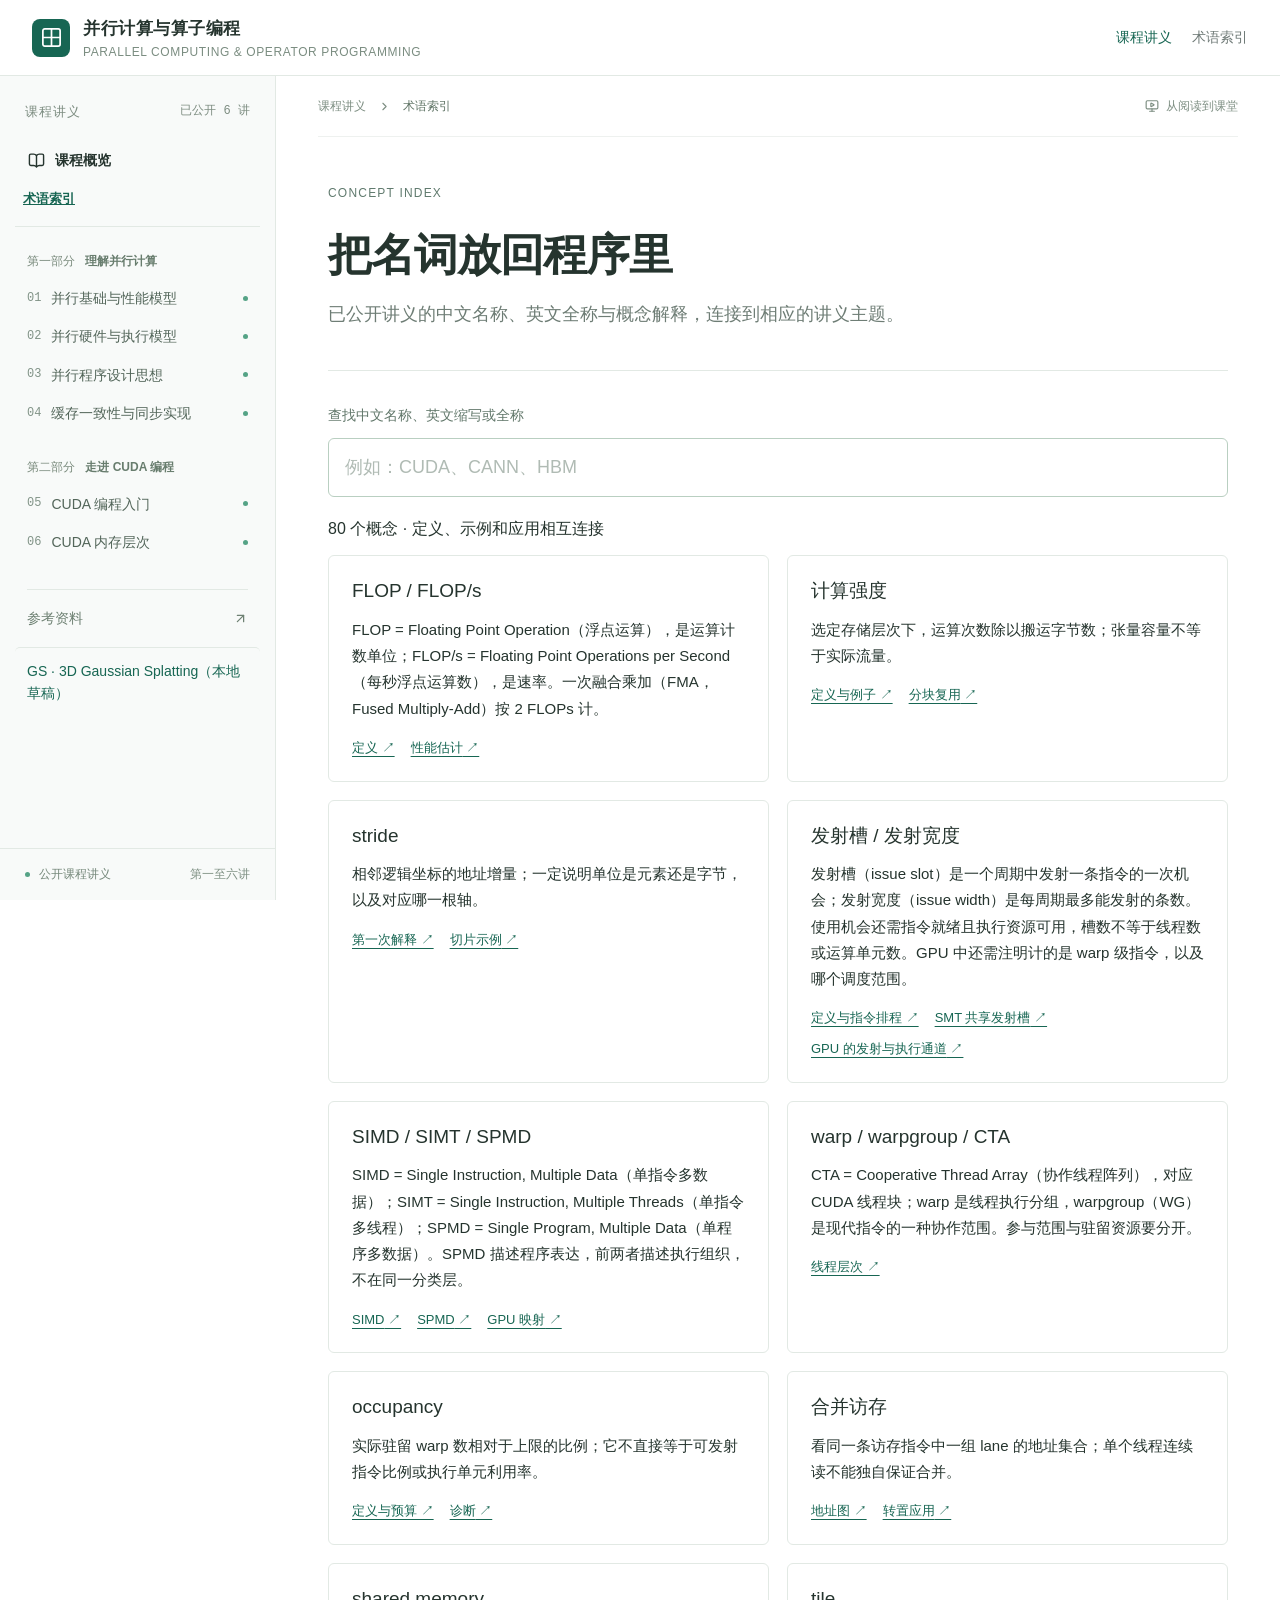
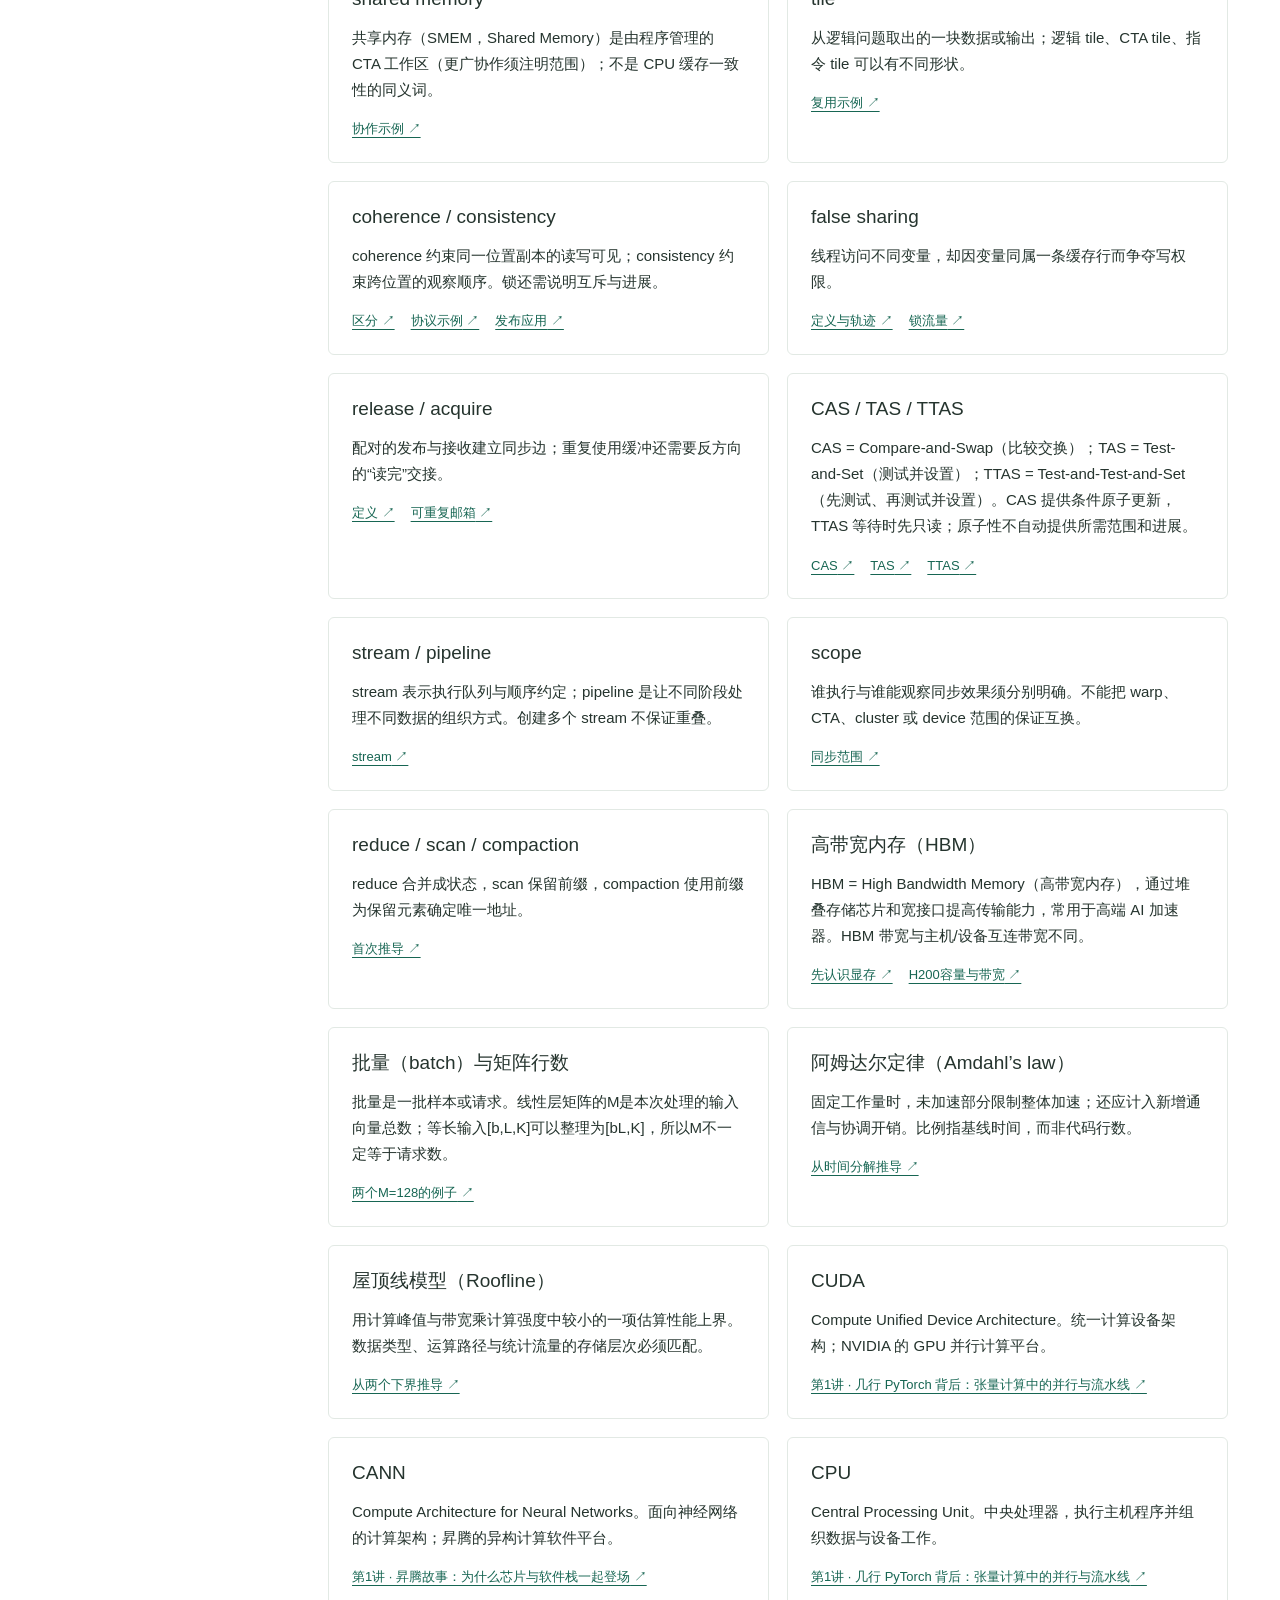
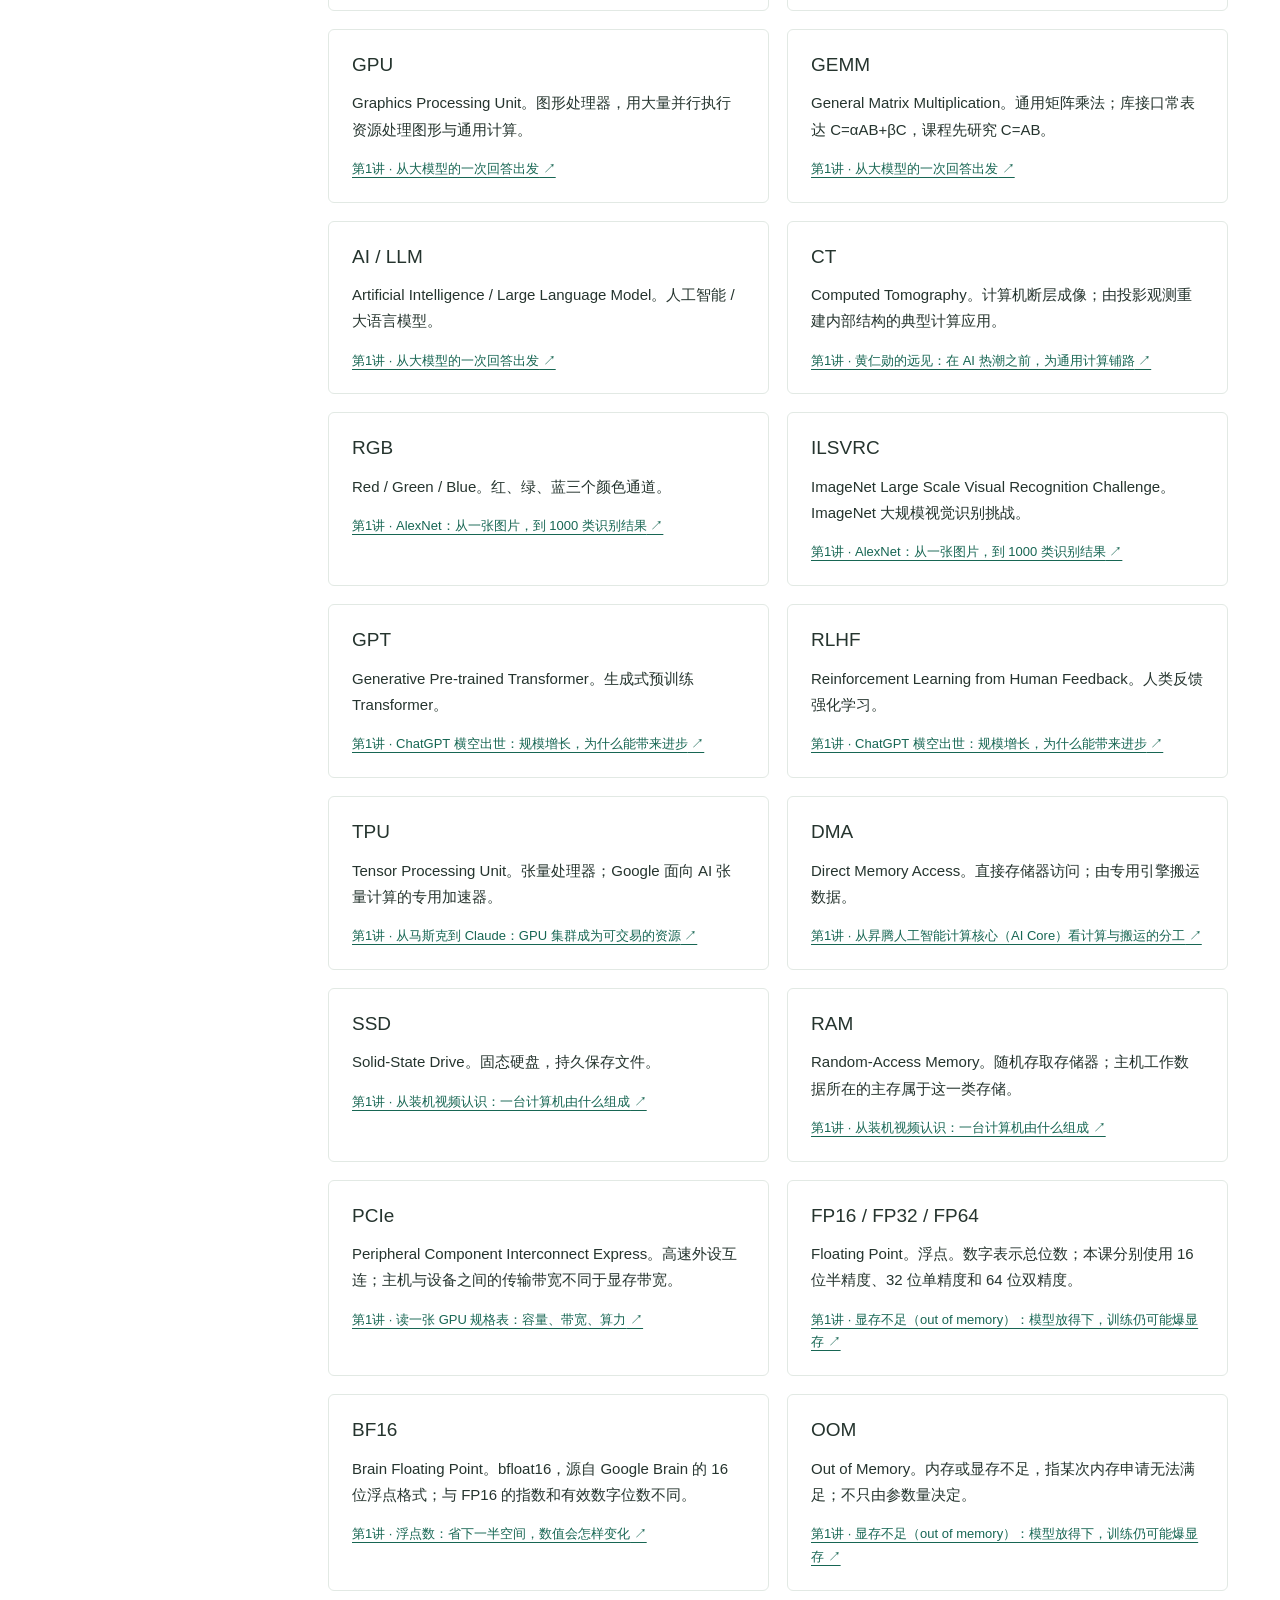
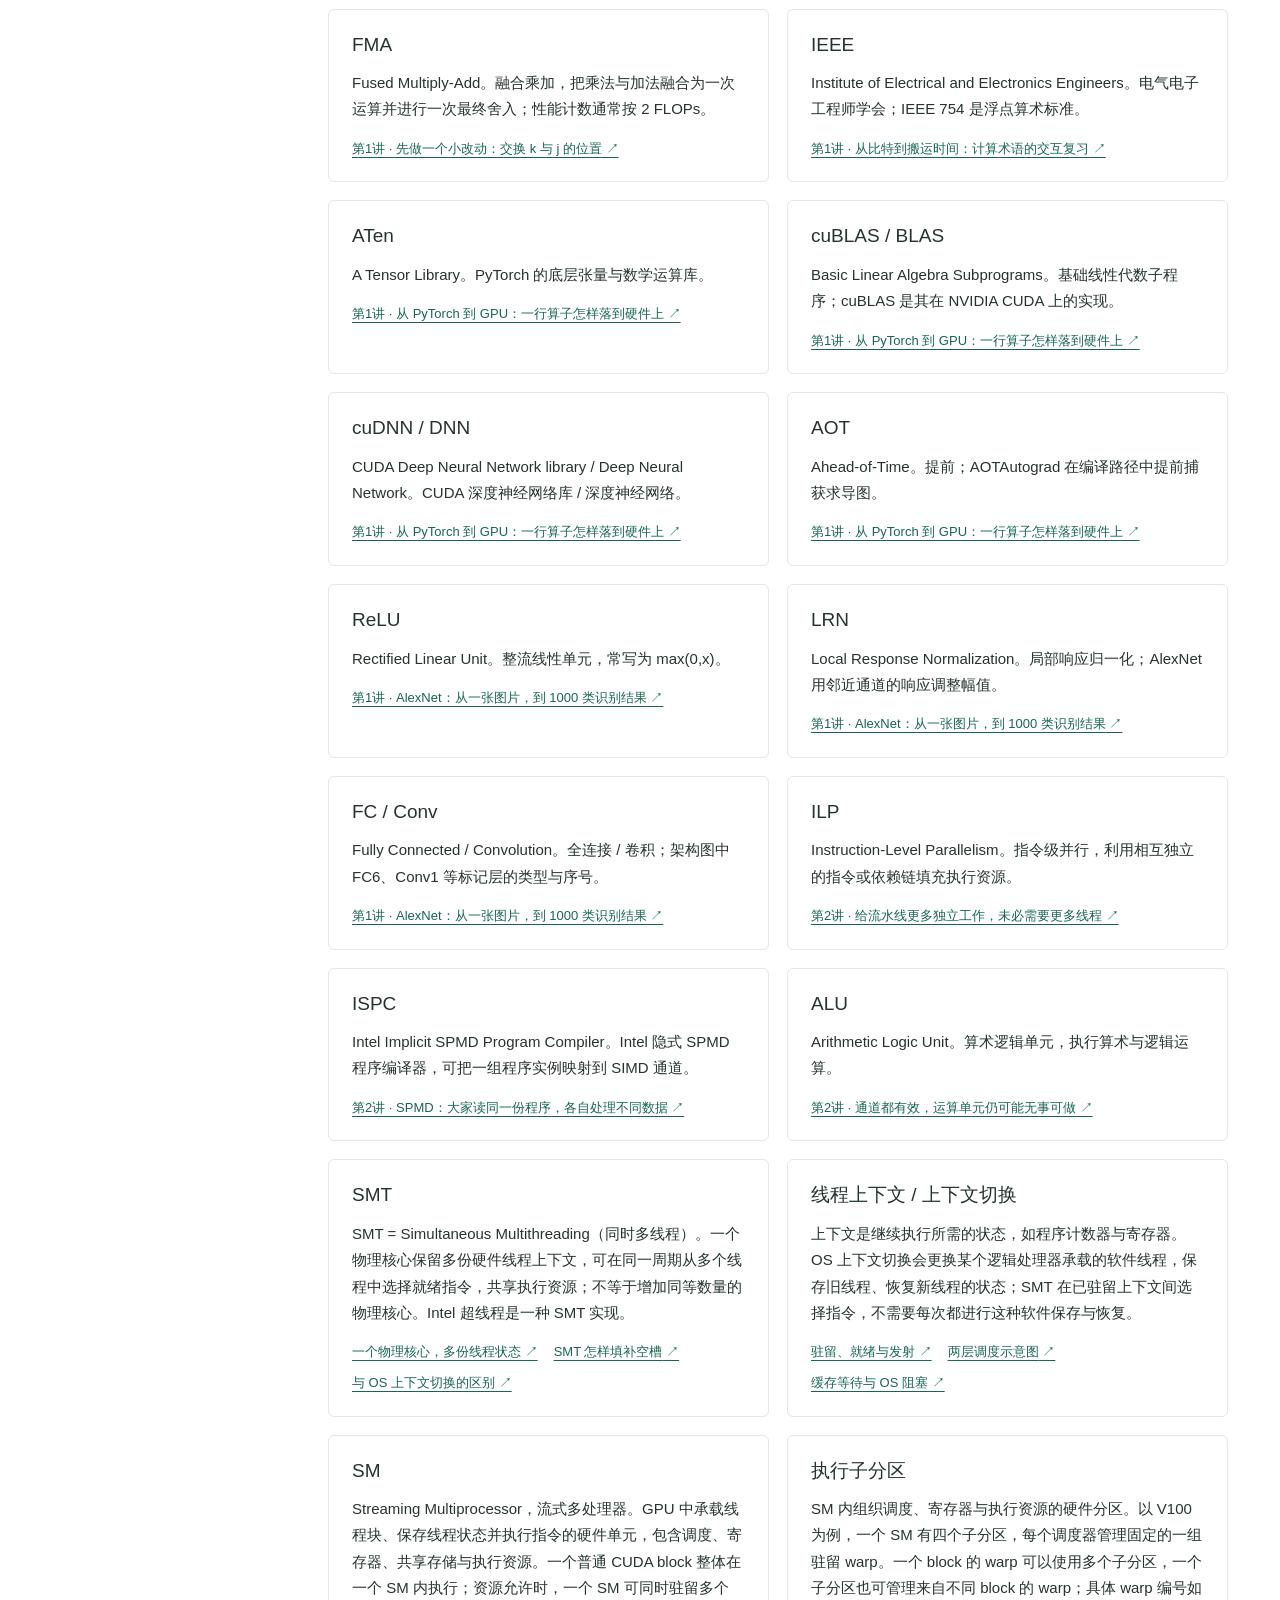
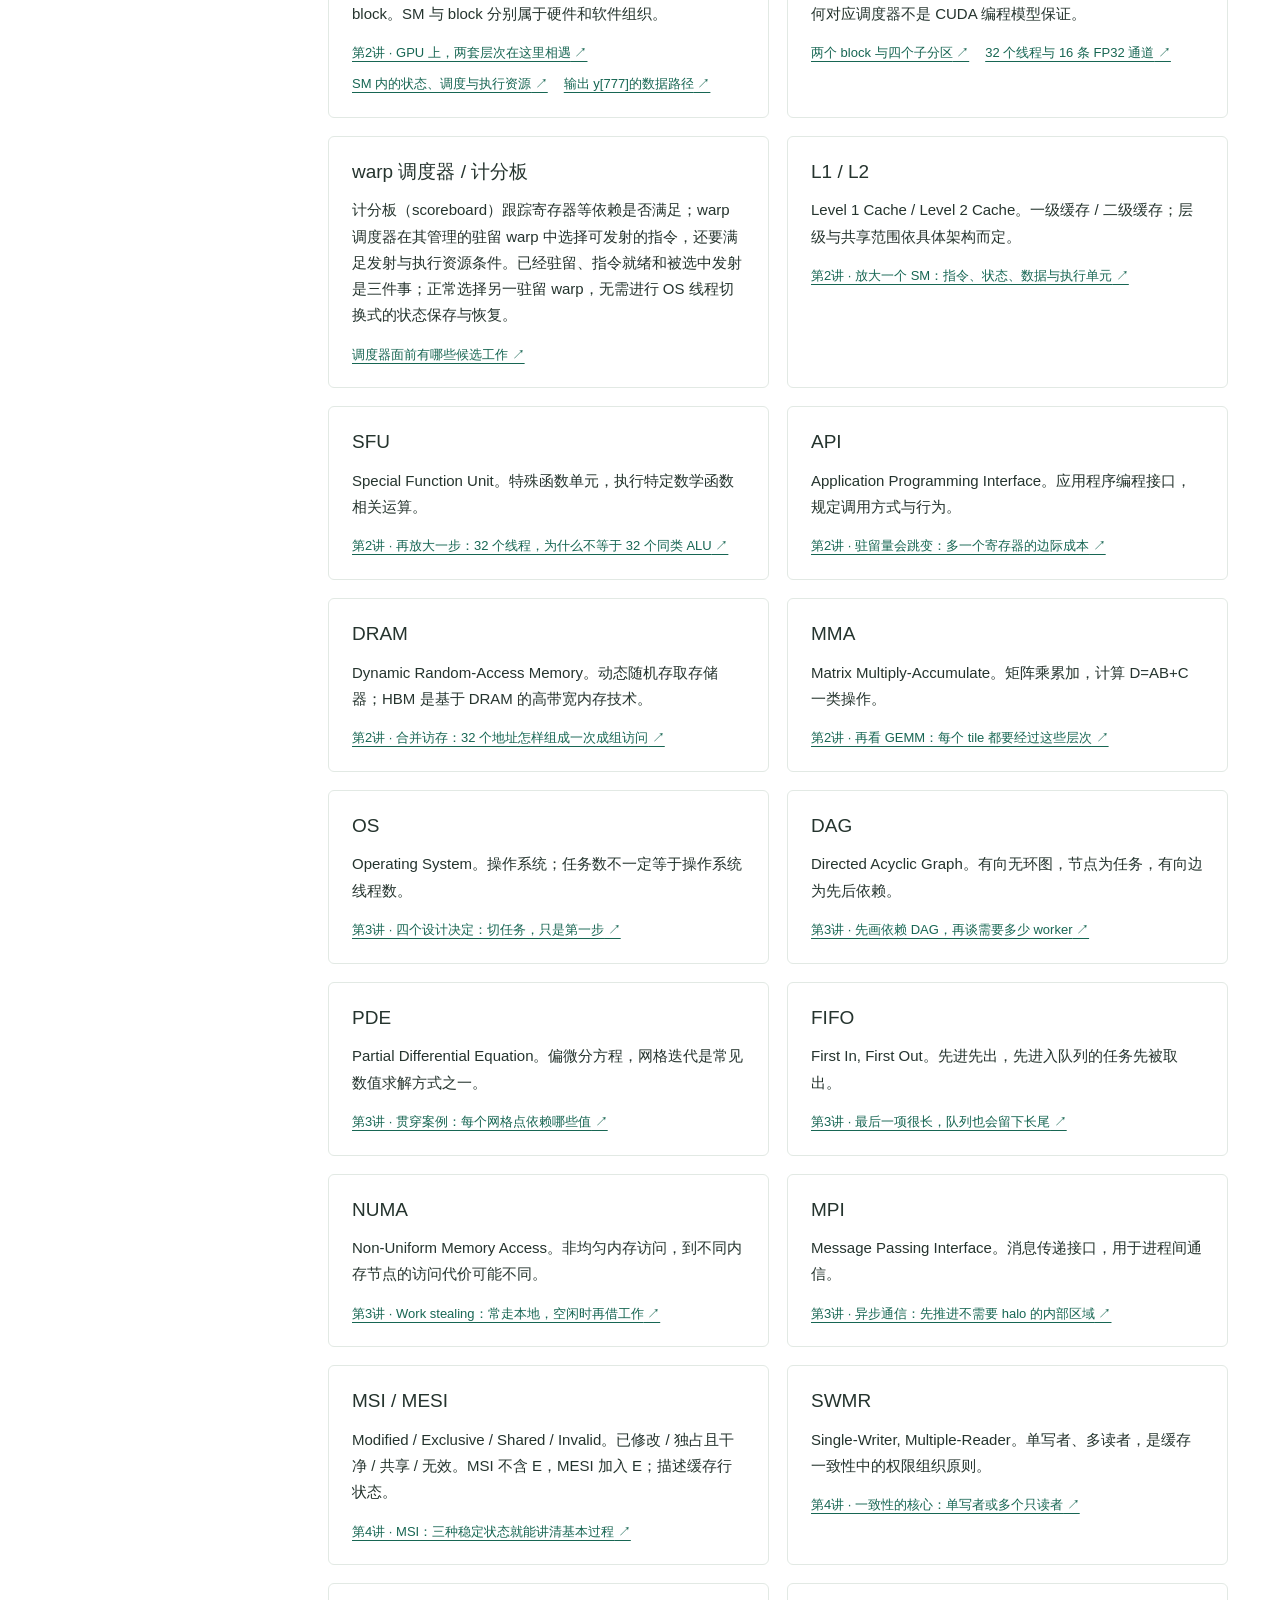
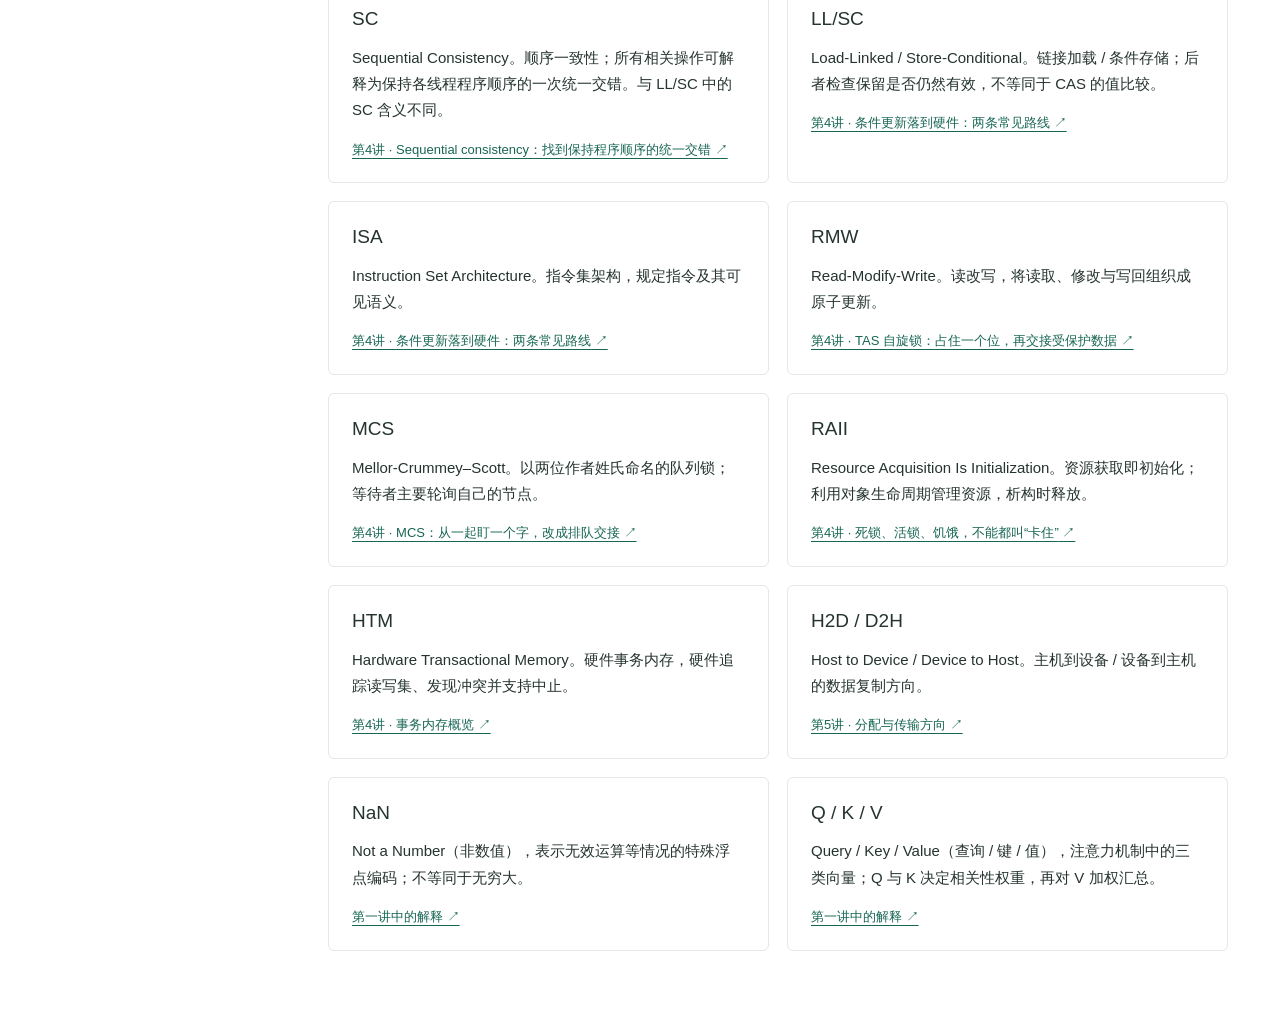
==== site/glossary/index.html @ d4c6e1c5 "Add local 3DGS lecture with interactive course preview" ====
<!doctype html>
<html lang="zh-CN"><head><meta charset="UTF-8"/><meta name="viewport" content="width=device-width, initial-scale=1.0"/><meta name="course-root" content="../"/><meta name="course-route" content="/glossary/"/><meta name="description" content="并行计算与算子编程课程讲义。阅读第一讲与第二讲：并行计算、性能模型、CPU/GPU硬件与执行模型。"/><title>术语索引 · 并行计算与算子编程</title><link rel="icon" type="image/svg+xml" href="../favicon.svg"/>  <script type="module" crossorigin src="../assets/index-DmXSVgBA.js"></script>
  <link rel="stylesheet" crossorigin href="../assets/index-67fcrHv8.css">
</head><body><div id="root"><div data-slot="sidebar-wrapper" style="--sidebar-width:276px;--sidebar-width-icon:3rem" class="group/sidebar-wrapper flex min-h-svh w-full has-data-[variant=inset]:bg-sidebar course-app"><a class="skip-link" href="#main-content">跳转至正文</a><header class="site-header"><a href="../" class="brand"><span class="brand-mark"><svg xmlns="http://www.w3.org/2000/svg" width="23" height="23" viewBox="0 0 24 24" fill="none" stroke="currentColor" stroke-width="1.8" stroke-linecap="round" stroke-linejoin="round" class="lucide lucide-grid2x2 lucide-grid-2x2" aria-hidden="true"><path d="M12 3v18"></path><path d="M3 12h18"></path><rect x="3" y="3" width="18" height="18" rx="2"></rect></svg></span><span>并行计算与算子编程<small>PARALLEL COMPUTING &amp; OPERATOR PROGRAMMING</small></span></a><nav class="header-nav" aria-label="网站导航"><a href="../" class="current">课程讲义</a><a href="../glossary/">术语索引</a><span class="institution"><svg xmlns="http://www.w3.org/2000/svg" width="17" height="17" viewBox="0 0 24 24" fill="none" stroke="currentColor" stroke-width="2" stroke-linecap="round" stroke-linejoin="round" class="lucide lucide-graduation-cap" aria-hidden="true"><path d="M21.42 10.922a1 1 0 0 0-.019-1.838L12.83 5.18a2 2 0 0 0-1.66 0L2.6 9.08a1 1 0 0 0 0 1.832l8.57 3.908a2 2 0 0 0 1.66 0z"></path><path d="M22 10v6"></path><path d="M6 12.5V16a6 3 0 0 0 12 0v-3.5"></path></svg>人工智能学院</span></nav></header><div class="group peer hidden text-sidebar-foreground md:block" data-state="expanded" data-collapsible="" data-variant="sidebar" data-side="left" data-slot="sidebar"><div data-slot="sidebar-gap" class="transition-[width] duration-200 ease-linear relative w-(--sidebar-width) bg-transparent group-data-[collapsible=offcanvas]:w-0 group-data-[side=right]:rotate-180 group-data-[collapsible=icon]:w-(--sidebar-width-icon)"></div><div data-slot="sidebar-container" data-side="left" class="fixed inset-y-0 z-10 hidden h-svh w-(--sidebar-width) transition-[left,right,width] duration-200 ease-linear data-[side=left]:left-0 data-[side=left]:group-data-[collapsible=offcanvas]:left-[calc(var(--sidebar-width)*-1)] data-[side=right]:right-0 data-[side=right]:group-data-[collapsible=offcanvas]:right-[calc(var(--sidebar-width)*-1)] md:flex group-data-[collapsible=icon]:w-(--sidebar-width-icon) group-data-[side=left]:border-r group-data-[side=right]:border-l course-sidebar"><div data-sidebar="sidebar" data-slot="sidebar-inner" class="bg-sidebar group-data-[variant=floating]:ring-sidebar-border group-data-[variant=floating]:rounded-lg group-data-[variant=floating]:shadow-sm group-data-[variant=floating]:ring-1 flex size-full flex-col"><div class="sidebar-heading">课程讲义 <span>已公开 6 讲</span></div><div data-slot="sidebar-content" data-sidebar="content" class="no-scrollbar gap-0 flex min-h-0 flex-1 flex-col overflow-auto group-data-[collapsible=icon]:overflow-hidden course-nav"><a href="../" class="overview-link "><svg xmlns="http://www.w3.org/2000/svg" width="17" height="17" viewBox="0 0 24 24" fill="none" stroke="currentColor" stroke-width="2" stroke-linecap="round" stroke-linejoin="round" class="lucide lucide-book-open" aria-hidden="true"><path d="M12 5v16"></path><path d="M20.001 19A2 2 0 0022 17V5a2 2 0 00-1.999-2L16 3.002A5 5 0 0012 5a5 5 0 00-4-2H4a2 2 0 00-2 2v12a2 2 0 001.999 2H8a5 5 0 014 2 5 5 0 014-2z"></path></svg>课程概览</a><div class="learning-sidebar"><a href="../glossary/" aria-current="page">术语索引</a></div><div class="nav-part"><p>第<!-- -->一<!-- -->部分 <span>理解并行计算</span></p><a href="../lectures/01-introduction/" class="lesson-link "><span class="lesson-number">01</span><span>并行基础与性能模型</span><i class="status-dot"></i></a><a href="../lectures/02-execution-models/" class="lesson-link "><span class="lesson-number">02</span><span>并行硬件与执行模型</span><i class="status-dot"></i></a><a href="../lectures/03-parallel-design/" class="lesson-link "><span class="lesson-number">03</span><span>并行程序设计思想</span><i class="status-dot"></i></a><a href="../lectures/04-memory-synchronization/" class="lesson-link "><span class="lesson-number">04</span><span>缓存一致性与同步实现</span><i class="status-dot"></i></a></div><div class="nav-part"><p>第<!-- -->二<!-- -->部分 <span>走进 CUDA 编程</span></p><a href="../lectures/05-cuda-introduction/" class="lesson-link "><span class="lesson-number">05</span><span>CUDA 编程入门</span><i class="status-dot"></i></a><a href="../lectures/06-memory-hierarchy/" class="lesson-link "><span class="lesson-number">06</span><span>CUDA 内存层次</span><i class="status-dot"></i></a></div><a href="../#resources" class="sidebar-resource">参考资料 <svg xmlns="http://www.w3.org/2000/svg" width="15" height="15" viewBox="0 0 24 24" fill="none" stroke="currentColor" stroke-width="2" stroke-linecap="round" stroke-linejoin="round" class="lucide lucide-arrow-up-right" aria-hidden="true"><path d="M7 7h10v10"></path><path d="M7 17 17 7"></path></svg></a></div><div class="sidebar-footer"><span class="status-dot"></span>公开课程讲义 <span>第一至六讲</span></div></div></div></div><div class="site-body"><div class="breadcrumb"><div><button class="icon-button mobile-menu" aria-label="打开课程目录"><svg xmlns="http://www.w3.org/2000/svg" width="20" height="20" viewBox="0 0 24 24" fill="none" stroke="currentColor" stroke-width="2" stroke-linecap="round" stroke-linejoin="round" class="lucide lucide-menu" aria-hidden="true"><path d="M4 5h16"></path><path d="M4 12h16"></path><path d="M4 19h16"></path></svg></button><a href="../">课程讲义</a><svg xmlns="http://www.w3.org/2000/svg" width="13" height="13" viewBox="0 0 24 24" fill="none" stroke="currentColor" stroke-width="2" stroke-linecap="round" stroke-linejoin="round" class="lucide lucide-chevron-right" aria-hidden="true"><path d="m9 18 6-6-6-6"></path></svg><span>术语索引</span></div><span class="breadcrumb-note"><svg xmlns="http://www.w3.org/2000/svg" width="14" height="14" viewBox="0 0 24 24" fill="none" stroke="currentColor" stroke-width="2" stroke-linecap="round" stroke-linejoin="round" class="lucide lucide-monitor-play" aria-hidden="true"><path d="M15.033 9.44a.647.647 0 0 1 0 1.12l-4.065 2.352a.645.645 0 0 1-.968-.56V7.648a.645.645 0 0 1 .967-.56z"></path><path d="M12 17v4"></path><path d="M8 21h8"></path><rect x="2" y="3" width="20" height="14" rx="2"></rect></svg>从阅读到课堂</span></div><main id="main-content" class="learning-page"><header class="learning-hero"><span class="eyebrow">CONCEPT INDEX</span><h1>把名词放回程序里</h1><p>已公开讲义的中文名称、英文全称与概念解释，连接到相应的讲义主题。</p></header><label class="glossary-search">查找中文名称、英文缩写或全称<input type="search" placeholder="例如：CUDA、CANN、HBM" value=""/></label><p role="status">80<!-- --> 个概念 · 定义、示例和应用相互连接</p><div class="glossary-grid"><article class="glossary-card"><h2>FLOP / FLOP/s</h2><p>FLOP = Floating Point Operation（浮点运算），是运算计数单位；FLOP/s = Floating Point Operations per Second（每秒浮点运算数），是速率。一次融合乘加（FMA，Fused Multiply-Add）按 2 FLOPs 计。</p><nav><a href="../lectures/01-introduction/#flops">定义<!-- --> ↗</a><a href="../lectures/01-introduction/#roofline">性能估计<!-- --> ↗</a></nav></article><article class="glossary-card"><h2>计算强度</h2><p>选定存储层次下，运算次数除以搬运字节数；张量容量不等于实际流量。</p><nav><a href="../lectures/01-introduction/#roofline">定义与例子<!-- --> ↗</a><a href="../lectures/06-memory-hierarchy/#gemm-tile">分块复用<!-- --> ↗</a></nav></article><article class="glossary-card"><h2>stride</h2><p>相邻逻辑坐标的地址增量；一定说明单位是元素还是字节，以及对应哪一根轴。</p><nav><a href="../lectures/01-introduction/#stride">第一次解释<!-- --> ↗</a><a href="../lectures/06-memory-hierarchy/#tensor-stride">切片示例<!-- --> ↗</a></nav></article><article class="glossary-card"><h2>发射槽 / 发射宽度</h2><p>发射槽（issue slot）是一个周期中发射一条指令的一次机会；发射宽度（issue width）是每周期最多能发射的条数。使用机会还需指令就绪且执行资源可用，槽数不等于线程数或运算单元数。GPU 中还需注明计的是 warp 级指令，以及哪个调度范围。</p><nav><a href="../lectures/02-execution-models/#topic-78ba79f5da">定义与指令排程<!-- --> ↗</a><a href="../lectures/02-execution-models/#smt-issue">SMT 共享发射槽<!-- --> ↗</a><a href="../lectures/02-execution-models/#topic-e67f7d7b24">GPU 的发射与执行通道<!-- --> ↗</a></nav></article><article class="glossary-card"><h2>SIMD / SIMT / SPMD</h2><p>SIMD = Single Instruction, Multiple Data（单指令多数据）；SIMT = Single Instruction, Multiple Threads（单指令多线程）；SPMD = Single Program, Multiple Data（单程序多数据）。SPMD 描述程序表达，前两者描述执行组织，不在同一分类层。</p><nav><a href="../lectures/02-execution-models/#simd">SIMD<!-- --> ↗</a><a href="../lectures/02-execution-models/#spmd">SPMD<!-- --> ↗</a><a href="../lectures/02-execution-models/#gpu-mapping">GPU 映射<!-- --> ↗</a></nav></article><article class="glossary-card"><h2>warp / warpgroup / CTA</h2><p>CTA = Cooperative Thread Array（协作线程阵列），对应 CUDA 线程块；warp 是线程执行分组，warpgroup（WG）是现代指令的一种协作范围。参与范围与驻留资源要分开。</p><nav><a href="../lectures/02-execution-models/#gpu-mapping">线程层次<!-- --> ↗</a></nav></article><article class="glossary-card"><h2>occupancy</h2><p>实际驻留 warp 数相对于上限的比例；它不直接等于可发射指令比例或执行单元利用率。</p><nav><a href="../lectures/02-execution-models/#occupancy">定义与预算<!-- --> ↗</a><a href="../lectures/02-execution-models/#topic-c13324afe8">诊断<!-- --> ↗</a></nav></article><article class="glossary-card"><h2>合并访存</h2><p>看同一条访存指令中一组 lane 的地址集合；单个线程连续读不能独自保证合并。</p><nav><a href="../lectures/02-execution-models/#coalescing">地址图<!-- --> ↗</a><a href="../lectures/06-memory-hierarchy/#transpose">转置应用<!-- --> ↗</a></nav></article><article class="glossary-card"><h2>shared memory</h2><p>共享内存（SMEM，Shared Memory）是由程序管理的 CTA 工作区（更广协作须注明范围）；不是 CPU 缓存一致性的同义词。</p><nav><a href="../lectures/06-memory-hierarchy/#shared-barrier">协作示例<!-- --> ↗</a></nav></article><article class="glossary-card"><h2>tile</h2><p>从逻辑问题取出的一块数据或输出；逻辑 tile、CTA tile、指令 tile 可以有不同形状。</p><nav><a href="../lectures/06-memory-hierarchy/#gemm-tile">复用示例<!-- --> ↗</a></nav></article><article class="glossary-card"><h2>coherence / consistency</h2><p>coherence 约束同一位置副本的读写可见；consistency 约束跨位置的观察顺序。锁还需说明互斥与进展。</p><nav><a href="../lectures/04-memory-synchronization/#coherence-consistency">区分<!-- --> ↗</a><a href="../lectures/04-memory-synchronization/#msi">协议示例<!-- --> ↗</a><a href="../lectures/04-memory-synchronization/#mailbox">发布应用<!-- --> ↗</a></nav></article><article class="glossary-card"><h2>false sharing</h2><p>线程访问不同变量，却因变量同属一条缓存行而争夺写权限。</p><nav><a href="../lectures/04-memory-synchronization/#false-sharing">定义与轨迹<!-- --> ↗</a><a href="../lectures/04-memory-synchronization/#ttas">锁流量<!-- --> ↗</a></nav></article><article class="glossary-card"><h2>release / acquire</h2><p>配对的发布与接收建立同步边；重复使用缓冲还需要反方向的“读完”交接。</p><nav><a href="../lectures/04-memory-synchronization/#release-acquire">定义<!-- --> ↗</a><a href="../lectures/04-memory-synchronization/#mailbox">可重复邮箱<!-- --> ↗</a></nav></article><article class="glossary-card"><h2>CAS / TAS / TTAS</h2><p>CAS = Compare-and-Swap（比较交换）；TAS = Test-and-Set（测试并设置）；TTAS = Test-and-Test-and-Set（先测试、再测试并设置）。CAS 提供条件原子更新，TTAS 等待时先只读；原子性不自动提供所需范围和进展。</p><nav><a href="../lectures/04-memory-synchronization/#cas">CAS<!-- --> ↗</a><a href="../lectures/04-memory-synchronization/#tas">TAS<!-- --> ↗</a><a href="../lectures/04-memory-synchronization/#ttas">TTAS<!-- --> ↗</a></nav></article><article class="glossary-card"><h2>stream / pipeline</h2><p>stream 表示执行队列与顺序约定；pipeline 是让不同阶段处理不同数据的组织方式。创建多个 stream 不保证重叠。</p><nav><a href="../lectures/06-memory-hierarchy/#stream">stream<!-- --> ↗</a></nav></article><article class="glossary-card"><h2>scope</h2><p>谁执行与谁能观察同步效果须分别明确。不能把 warp、CTA、cluster 或 device 范围的保证互换。</p><nav><a href="../lectures/04-memory-synchronization/#cuda-scope">同步范围<!-- --> ↗</a></nav></article><article class="glossary-card"><h2>reduce / scan / compaction</h2><p>reduce 合并成状态，scan 保留前缀，compaction 使用前缀为保留元素确定唯一地址。</p><nav><a href="../lectures/03-parallel-design/#scan">首次推导<!-- --> ↗</a></nav></article><article class="glossary-card"><h2>高带宽内存（HBM）</h2><p>HBM = High Bandwidth Memory（高带宽内存），通过堆叠存储芯片和宽接口提高传输能力，常用于高端 AI 加速器。HBM 带宽与主机/设备互连带宽不同。</p><nav><a href="../lectures/01-introduction/#topic-780ce96d94">先认识显存<!-- --> ↗</a><a href="../lectures/01-introduction/#topic-2b6b745ae9">H200容量与带宽<!-- --> ↗</a></nav></article><article class="glossary-card"><h2>批量（batch）与矩阵行数</h2><p>批量是一批样本或请求。线性层矩阵的M是本次处理的输入向量总数；等长输入[b,L,K]可以整理为[bL,K]，所以M不一定等于请求数。</p><nav><a href="../lectures/01-introduction/#topic-a79ed01e4b">两个M=128的例子<!-- --> ↗</a></nav></article><article class="glossary-card"><h2>阿姆达尔定律（Amdahl’s law）</h2><p>固定工作量时，未加速部分限制整体加速；还应计入新增通信与协调开销。比例指基线时间，而非代码行数。</p><nav><a href="../lectures/01-introduction/#amdahl">从时间分解推导<!-- --> ↗</a></nav></article><article class="glossary-card"><h2>屋顶线模型（Roofline）</h2><p>用计算峰值与带宽乘计算强度中较小的一项估算性能上界。数据类型、运算路径与统计流量的存储层次必须匹配。</p><nav><a href="../lectures/01-introduction/#roofline">从两个下界推导<!-- --> ↗</a></nav></article><article class="glossary-card"><h2>CUDA</h2><p>Compute Unified Device Architecture。统一计算设备架构；NVIDIA 的 GPU 并行计算平台。</p><nav><a href="../lectures/01-introduction/#topic-84bc29a7d3">第1讲 · 几行 PyTorch 背后：张量计算中的并行与流水线<!-- --> ↗</a></nav></article><article class="glossary-card"><h2>CANN</h2><p>Compute Architecture for Neural Networks。面向神经网络的计算架构；昇腾的异构计算软件平台。</p><nav><a href="../lectures/01-introduction/#topic-835acc98f9">第1讲 · 昇腾故事：为什么芯片与软件栈一起登场<!-- --> ↗</a></nav></article><article class="glossary-card"><h2>CPU</h2><p>Central Processing Unit。中央处理器，执行主机程序并组织数据与设备工作。</p><nav><a href="../lectures/01-introduction/#topic-84bc29a7d3">第1讲 · 几行 PyTorch 背后：张量计算中的并行与流水线<!-- --> ↗</a></nav></article><article class="glossary-card"><h2>GPU</h2><p>Graphics Processing Unit。图形处理器，用大量并行执行资源处理图形与通用计算。</p><nav><a href="../lectures/01-introduction/#topic-df641130b6">第1讲 · 从大模型的一次回答出发<!-- --> ↗</a></nav></article><article class="glossary-card"><h2>GEMM</h2><p>General Matrix Multiplication。通用矩阵乘法；库接口常表达 C=αAB+βC，课程先研究 C=AB。</p><nav><a href="../lectures/01-introduction/#topic-df641130b6">第1讲 · 从大模型的一次回答出发<!-- --> ↗</a></nav></article><article class="glossary-card"><h2>AI / LLM</h2><p>Artificial Intelligence / Large Language Model。人工智能 / 大语言模型。</p><nav><a href="../lectures/01-introduction/#topic-df641130b6">第1讲 · 从大模型的一次回答出发<!-- --> ↗</a></nav></article><article class="glossary-card"><h2>CT</h2><p>Computed Tomography。计算机断层成像；由投影观测重建内部结构的典型计算应用。</p><nav><a href="../lectures/01-introduction/#topic-4c1fc6db70">第1讲 · 黄仁勋的远见：在 AI 热潮之前，为通用计算铺路<!-- --> ↗</a></nav></article><article class="glossary-card"><h2>RGB</h2><p>Red / Green / Blue。红、绿、蓝三个颜色通道。</p><nav><a href="../lectures/01-introduction/#topic-f200a8c41d">第1讲 · AlexNet：从一张图片，到 1000 类识别结果<!-- --> ↗</a></nav></article><article class="glossary-card"><h2>ILSVRC</h2><p>ImageNet Large Scale Visual Recognition Challenge。ImageNet 大规模视觉识别挑战。</p><nav><a href="../lectures/01-introduction/#topic-f200a8c41d">第1讲 · AlexNet：从一张图片，到 1000 类识别结果<!-- --> ↗</a></nav></article><article class="glossary-card"><h2>GPT</h2><p>Generative Pre-trained Transformer。生成式预训练 Transformer。</p><nav><a href="../lectures/01-introduction/#topic-9524927090">第1讲 · ChatGPT 横空出世：规模增长，为什么能带来进步<!-- --> ↗</a></nav></article><article class="glossary-card"><h2>RLHF</h2><p>Reinforcement Learning from Human Feedback。人类反馈强化学习。</p><nav><a href="../lectures/01-introduction/#topic-9524927090">第1讲 · ChatGPT 横空出世：规模增长，为什么能带来进步<!-- --> ↗</a></nav></article><article class="glossary-card"><h2>TPU</h2><p>Tensor Processing Unit。张量处理器；Google 面向 AI 张量计算的专用加速器。</p><nav><a href="../lectures/01-introduction/#topic-684088cadf">第1讲 · 从马斯克到 Claude：GPU 集群成为可交易的资源<!-- --> ↗</a></nav></article><article class="glossary-card"><h2>DMA</h2><p>Direct Memory Access。直接存储器访问；由专用引擎搬运数据。</p><nav><a href="../lectures/01-introduction/#topic-9029766ea1">第1讲 · 从昇腾人工智能计算核心（AI Core）看计算与搬运的分工<!-- --> ↗</a></nav></article><article class="glossary-card"><h2>SSD</h2><p>Solid-State Drive。固态硬盘，持久保存文件。</p><nav><a href="../lectures/01-introduction/#topic-780ce96d94">第1讲 · 从装机视频认识：一台计算机由什么组成<!-- --> ↗</a></nav></article><article class="glossary-card"><h2>RAM</h2><p>Random-Access Memory。随机存取存储器；主机工作数据所在的主存属于这一类存储。</p><nav><a href="../lectures/01-introduction/#topic-780ce96d94">第1讲 · 从装机视频认识：一台计算机由什么组成<!-- --> ↗</a></nav></article><article class="glossary-card"><h2>PCIe</h2><p>Peripheral Component Interconnect Express。高速外设互连；主机与设备之间的传输带宽不同于显存带宽。</p><nav><a href="../lectures/01-introduction/#topic-2b6b745ae9">第1讲 · 读一张 GPU 规格表：容量、带宽、算力<!-- --> ↗</a></nav></article><article class="glossary-card"><h2>FP16 / FP32 / FP64</h2><p>Floating Point。浮点。数字表示总位数；本课分别使用 16 位半精度、32 位单精度和 64 位双精度。</p><nav><a href="../lectures/01-introduction/#topic-0fcd9d8cdb">第1讲 · 显存不足（out of memory）：模型放得下，训练仍可能爆显存<!-- --> ↗</a></nav></article><article class="glossary-card"><h2>BF16</h2><p>Brain Floating Point。bfloat16，源自 Google Brain 的 16 位浮点格式；与 FP16 的指数和有效数字位数不同。</p><nav><a href="../lectures/01-introduction/#floating-point">第1讲 · 浮点数：省下一半空间，数值会怎样变化<!-- --> ↗</a></nav></article><article class="glossary-card"><h2>OOM</h2><p>Out of Memory。内存或显存不足，指某次内存申请无法满足；不只由参数量决定。</p><nav><a href="../lectures/01-introduction/#topic-0fcd9d8cdb">第1讲 · 显存不足（out of memory）：模型放得下，训练仍可能爆显存<!-- --> ↗</a></nav></article><article class="glossary-card"><h2>FMA</h2><p>Fused Multiply-Add。融合乘加，把乘法与加法融合为一次运算并进行一次最终舍入；性能计数通常按 2 FLOPs。</p><nav><a href="../lectures/01-introduction/#topic-cdda6e7786">第1讲 · 先做一个小改动：交换 k 与 j 的位置<!-- --> ↗</a></nav></article><article class="glossary-card"><h2>IEEE</h2><p>Institute of Electrical and Electronics Engineers。电气电子工程师学会；IEEE 754 是浮点算术标准。</p><nav><a href="../lectures/01-introduction/#bits-bytes">第1讲 · 从比特到搬运时间：计算术语的交互复习<!-- --> ↗</a></nav></article><article class="glossary-card"><h2>ATen</h2><p>A Tensor Library。PyTorch 的底层张量与数学运算库。</p><nav><a href="../lectures/01-introduction/#topic-dc750aafa2">第1讲 · 从 PyTorch 到 GPU：一行算子怎样落到硬件上<!-- --> ↗</a></nav></article><article class="glossary-card"><h2>cuBLAS / BLAS</h2><p>Basic Linear Algebra Subprograms。基础线性代数子程序；cuBLAS 是其在 NVIDIA CUDA 上的实现。</p><nav><a href="../lectures/01-introduction/#topic-dc750aafa2">第1讲 · 从 PyTorch 到 GPU：一行算子怎样落到硬件上<!-- --> ↗</a></nav></article><article class="glossary-card"><h2>cuDNN / DNN</h2><p>CUDA Deep Neural Network library / Deep Neural Network。CUDA 深度神经网络库 / 深度神经网络。</p><nav><a href="../lectures/01-introduction/#topic-dc750aafa2">第1讲 · 从 PyTorch 到 GPU：一行算子怎样落到硬件上<!-- --> ↗</a></nav></article><article class="glossary-card"><h2>AOT</h2><p>Ahead-of-Time。提前；AOTAutograd 在编译路径中提前捕获求导图。</p><nav><a href="../lectures/01-introduction/#topic-dc750aafa2">第1讲 · 从 PyTorch 到 GPU：一行算子怎样落到硬件上<!-- --> ↗</a></nav></article><article class="glossary-card"><h2>ReLU</h2><p>Rectified Linear Unit。整流线性单元，常写为 max(0,x)。</p><nav><a href="../lectures/01-introduction/#topic-f200a8c41d">第1讲 · AlexNet：从一张图片，到 1000 类识别结果<!-- --> ↗</a></nav></article><article class="glossary-card"><h2>LRN</h2><p>Local Response Normalization。局部响应归一化；AlexNet 用邻近通道的响应调整幅值。</p><nav><a href="../lectures/01-introduction/#topic-f200a8c41d">第1讲 · AlexNet：从一张图片，到 1000 类识别结果<!-- --> ↗</a></nav></article><article class="glossary-card"><h2>FC / Conv</h2><p>Fully Connected / Convolution。全连接 / 卷积；架构图中 FC6、Conv1 等标记层的类型与序号。</p><nav><a href="../lectures/01-introduction/#topic-f200a8c41d">第1讲 · AlexNet：从一张图片，到 1000 类识别结果<!-- --> ↗</a></nav></article><article class="glossary-card"><h2>ILP</h2><p>Instruction-Level Parallelism。指令级并行，利用相互独立的指令或依赖链填充执行资源。</p><nav><a href="../lectures/02-execution-models/#topic-f1ace3329d">第2讲 · 给流水线更多独立工作，未必需要更多线程<!-- --> ↗</a></nav></article><article class="glossary-card"><h2>ISPC</h2><p>Intel Implicit SPMD Program Compiler。Intel 隐式 SPMD 程序编译器，可把一组程序实例映射到 SIMD 通道。</p><nav><a href="../lectures/02-execution-models/#spmd">第2讲 · SPMD：大家读同一份程序，各自处理不同数据<!-- --> ↗</a></nav></article><article class="glossary-card"><h2>ALU</h2><p>Arithmetic Logic Unit。算术逻辑单元，执行算术与逻辑运算。</p><nav><a href="../lectures/02-execution-models/#topic-cf520e40fc">第2讲 · 通道都有效，运算单元仍可能无事可做<!-- --> ↗</a></nav></article><article class="glossary-card"><h2>SMT</h2><p>SMT = Simultaneous Multithreading（同时多线程）。一个物理核心保留多份硬件线程上下文，可在同一周期从多个线程中选择就绪指令，共享执行资源；不等于增加同等数量的物理核心。Intel 超线程是一种 SMT 实现。</p><nav><a href="../lectures/02-execution-models/#topic-b4f4690fa0">一个物理核心，多份线程状态<!-- --> ↗</a><a href="../lectures/02-execution-models/#smt-issue">SMT 怎样填补空槽<!-- --> ↗</a><a href="../lectures/02-execution-models/#context-switch">与 OS 上下文切换的区别<!-- --> ↗</a></nav></article><article class="glossary-card"><h2>线程上下文 / 上下文切换</h2><p>上下文是继续执行所需的状态，如程序计数器与寄存器。OS 上下文切换会更换某个逻辑处理器承载的软件线程，保存旧线程、恢复新线程的状态；SMT 在已驻留上下文间选择指令，不需要每次都进行这种软件保存与恢复。</p><nav><a href="../lectures/02-execution-models/#latency-hiding">驻留、就绪与发射<!-- --> ↗</a><a href="../lectures/02-execution-models/#context-switch">两层调度示意图<!-- --> ↗</a><a href="../lectures/02-execution-models/#scheduling-layers">缓存等待与 OS 阻塞<!-- --> ↗</a></nav></article><article class="glossary-card"><h2>SM</h2><p>Streaming Multiprocessor，流式多处理器。GPU 中承载线程块、保存线程状态并执行指令的硬件单元，包含调度、寄存器、共享存储与执行资源。一个普通 CUDA block 整体在一个 SM 内执行；资源允许时，一个 SM 可同时驻留多个 block。SM 与 block 分别属于硬件和软件组织。</p><nav><a href="../lectures/02-execution-models/#gpu-mapping">第2讲 · GPU 上，两套层次在这里相遇<!-- --> ↗</a><a href="../lectures/02-execution-models/#topic-5f81da1407">SM 内的状态、调度与执行资源<!-- --> ↗</a><a href="../lectures/02-execution-models/#sm-instruction-path">输出 y[777]的数据路径<!-- --> ↗</a></nav></article><article class="glossary-card"><h2>执行子分区</h2><p>SM 内组织调度、寄存器与执行资源的硬件分区。以 V100 为例，一个 SM 有四个子分区，每个调度器管理固定的一组驻留 warp。一个 block 的 warp 可以使用多个子分区，一个子分区也可管理来自不同 block 的 warp；具体 warp 编号如何对应调度器不是 CUDA 编程模型保证。</p><nav><a href="../lectures/02-execution-models/#sm-warp-placement">两个 block 与四个子分区<!-- --> ↗</a><a href="../lectures/02-execution-models/#topic-e67f7d7b24">32 个线程与 16 条 FP32 通道<!-- --> ↗</a></nav></article><article class="glossary-card"><h2>warp 调度器 / 计分板</h2><p>计分板（scoreboard）跟踪寄存器等依赖是否满足；warp 调度器在其管理的驻留 warp 中选择可发射的指令，还要满足发射与执行资源条件。已经驻留、指令就绪和被选中发射是三件事；正常选择另一驻留 warp，无需进行 OS 线程切换式的状态保存与恢复。</p><nav><a href="../lectures/02-execution-models/#topic-4238b4cef4">调度器面前有哪些候选工作<!-- --> ↗</a></nav></article><article class="glossary-card"><h2>L1 / L2</h2><p>Level 1 Cache / Level 2 Cache。一级缓存 / 二级缓存；层级与共享范围依具体架构而定。</p><nav><a href="../lectures/02-execution-models/#topic-5f81da1407">第2讲 · 放大一个 SM：指令、状态、数据与执行单元<!-- --> ↗</a></nav></article><article class="glossary-card"><h2>SFU</h2><p>Special Function Unit。特殊函数单元，执行特定数学函数相关运算。</p><nav><a href="../lectures/02-execution-models/#topic-e67f7d7b24">第2讲 · 再放大一步：32 个线程，为什么不等于 32 个同类 ALU<!-- --> ↗</a></nav></article><article class="glossary-card"><h2>API</h2><p>Application Programming Interface。应用程序编程接口，规定调用方式与行为。</p><nav><a href="../lectures/02-execution-models/#topic-4b3029ce67">第2讲 · 驻留量会跳变：多一个寄存器的边际成本<!-- --> ↗</a></nav></article><article class="glossary-card"><h2>DRAM</h2><p>Dynamic Random-Access Memory。动态随机存取存储器；HBM 是基于 DRAM 的高带宽内存技术。</p><nav><a href="../lectures/02-execution-models/#coalescing">第2讲 · 合并访存：32 个地址怎样组成一次成组访问<!-- --> ↗</a></nav></article><article class="glossary-card"><h2>MMA</h2><p>Matrix Multiply-Accumulate。矩阵乘累加，计算 D=AB+C 一类操作。</p><nav><a href="../lectures/02-execution-models/#topic-e1d078f49f">第2讲 · 再看 GEMM：每个 tile 都要经过这些层次<!-- --> ↗</a></nav></article><article class="glossary-card"><h2>OS</h2><p>Operating System。操作系统；任务数不一定等于操作系统线程数。</p><nav><a href="../lectures/03-parallel-design/#topic-b54650ce85">第3讲 · 四个设计决定：切任务，只是第一步<!-- --> ↗</a></nav></article><article class="glossary-card"><h2>DAG</h2><p>Directed Acyclic Graph。有向无环图，节点为任务，有向边为先后依赖。</p><nav><a href="../lectures/03-parallel-design/#topic-3a27674888">第3讲 · 先画依赖 DAG，再谈需要多少 worker<!-- --> ↗</a></nav></article><article class="glossary-card"><h2>PDE</h2><p>Partial Differential Equation。偏微分方程，网格迭代是常见数值求解方式之一。</p><nav><a href="../lectures/03-parallel-design/#topic-8a0293c1b3">第3讲 · 贯穿案例：每个网格点依赖哪些值<!-- --> ↗</a></nav></article><article class="glossary-card"><h2>FIFO</h2><p>First In, First Out。先进先出，先进入队列的任务先被取出。</p><nav><a href="../lectures/03-parallel-design/#topic-19de7308d2">第3讲 · 最后一项很长，队列也会留下长尾<!-- --> ↗</a></nav></article><article class="glossary-card"><h2>NUMA</h2><p>Non-Uniform Memory Access。非均匀内存访问，到不同内存节点的访问代价可能不同。</p><nav><a href="../lectures/03-parallel-design/#topic-b1729f339d">第3讲 · Work stealing：常走本地，空闲时再借工作<!-- --> ↗</a></nav></article><article class="glossary-card"><h2>MPI</h2><p>Message Passing Interface。消息传递接口，用于进程间通信。</p><nav><a href="../lectures/03-parallel-design/#topic-9058bb36be">第3讲 · 异步通信：先推进不需要 halo 的内部区域<!-- --> ↗</a></nav></article><article class="glossary-card"><h2>MSI / MESI</h2><p>Modified / Exclusive / Shared / Invalid。已修改 / 独占且干净 / 共享 / 无效。MSI 不含 E，MESI 加入 E；描述缓存行状态。</p><nav><a href="../lectures/04-memory-synchronization/#msi">第4讲 · MSI：三种稳定状态就能讲清基本过程<!-- --> ↗</a></nav></article><article class="glossary-card"><h2>SWMR</h2><p>Single-Writer, Multiple-Reader。单写者、多读者，是缓存一致性中的权限组织原则。</p><nav><a href="../lectures/04-memory-synchronization/#topic-e565b085b8">第4讲 · 一致性的核心：单写者或多个只读者<!-- --> ↗</a></nav></article><article class="glossary-card"><h2>SC</h2><p>Sequential Consistency。顺序一致性；所有相关操作可解释为保持各线程程序顺序的一次统一交错。与 LL/SC 中的 SC 含义不同。</p><nav><a href="../lectures/04-memory-synchronization/#topic-02fd5c5e5e">第4讲 · Sequential consistency：找到保持程序顺序的统一交错<!-- --> ↗</a></nav></article><article class="glossary-card"><h2>LL/SC</h2><p>Load-Linked / Store-Conditional。链接加载 / 条件存储；后者检查保留是否仍然有效，不等同于 CAS 的值比较。</p><nav><a href="../lectures/04-memory-synchronization/#topic-52a85da08e">第4讲 · 条件更新落到硬件：两条常见路线<!-- --> ↗</a></nav></article><article class="glossary-card"><h2>ISA</h2><p>Instruction Set Architecture。指令集架构，规定指令及其可见语义。</p><nav><a href="../lectures/04-memory-synchronization/#topic-52a85da08e">第4讲 · 条件更新落到硬件：两条常见路线<!-- --> ↗</a></nav></article><article class="glossary-card"><h2>RMW</h2><p>Read-Modify-Write。读改写，将读取、修改与写回组织成原子更新。</p><nav><a href="../lectures/04-memory-synchronization/#tas">第4讲 · TAS 自旋锁：占住一个位，再交接受保护数据<!-- --> ↗</a></nav></article><article class="glossary-card"><h2>MCS</h2><p>Mellor-Crummey–Scott。以两位作者姓氏命名的队列锁；等待者主要轮询自己的节点。</p><nav><a href="../lectures/04-memory-synchronization/#topic-336cdce0b0">第4讲 · MCS：从一起盯一个字，改成排队交接<!-- --> ↗</a></nav></article><article class="glossary-card"><h2>RAII</h2><p>Resource Acquisition Is Initialization。资源获取即初始化；利用对象生命周期管理资源，析构时释放。</p><nav><a href="../lectures/04-memory-synchronization/#topic-1217a76fee">第4讲 · 死锁、活锁、饥饿，不能都叫“卡住”<!-- --> ↗</a></nav></article><article class="glossary-card"><h2>HTM</h2><p>Hardware Transactional Memory。硬件事务内存，硬件追踪读写集、发现冲突并支持中止。</p><nav><a href="../lectures/04-memory-synchronization/#transactions">第4讲 · 事务内存概览<!-- --> ↗</a></nav></article><article class="glossary-card"><h2>H2D / D2H</h2><p>Host to Device / Device to Host。主机到设备 / 设备到主机的数据复制方向。</p><nav><a href="../lectures/05-cuda-introduction/#topic-7cc4d89071">第5讲 · 分配与传输方向<!-- --> ↗</a></nav></article><article class="glossary-card"><h2>NaN</h2><p>Not a Number（非数值），表示无效运算等情况的特殊浮点编码；不等同于无穷大。</p><nav><a href="../lectures/01-introduction/#floating-point">第一讲中的解释<!-- --> ↗</a></nav></article><article class="glossary-card"><h2>Q / K / V</h2><p>Query / Key / Value（查询 / 键 / 值），注意力机制中的三类向量；Q 与 K 决定相关性权重，再对 V 加权汇总。</p><nav><a href="../lectures/01-introduction/#topic-560fa5b8af">第一讲中的解释<!-- --> ↗</a></nav></article></div></main></div></div></div><script defer src="../assets/3dgs-preview-nav.js"></script></body></html>
---- site/assets/index-67fcrHv8.css ----
@font-face{font-display:block;font-family:KaTeX_AMS;font-style:normal;font-weight:400;src:url(./KaTeX_AMS-Regular-BQhdFMY1.woff2)format("woff2"),url(./KaTeX_AMS-Regular-DMm9YOAa.woff)format("woff"),url(./KaTeX_AMS-Regular-DRggAlZN.ttf)format("truetype")}@font-face{font-display:block;font-family:KaTeX_Caligraphic;font-style:normal;font-weight:700;src:url(./KaTeX_Caligraphic-Bold-Dq_IR9rO.woff2)format("woff2"),url(./KaTeX_Caligraphic-Bold-BEiXGLvX.woff)format("woff"),url(./KaTeX_Caligraphic-Bold-ATXxdsX0.ttf)format("truetype")}@font-face{font-display:block;font-family:KaTeX_Caligraphic;font-style:normal;font-weight:400;src:url(./KaTeX_Caligraphic-Regular-Di6jR-x-.woff2)format("woff2"),url(./KaTeX_Caligraphic-Regular-CTRA-rTL.woff)format("woff"),url(./KaTeX_Caligraphic-Regular-wX97UBjC.ttf)format("truetype")}@font-face{font-display:block;font-family:KaTeX_Fraktur;font-style:normal;font-weight:700;src:url(./KaTeX_Fraktur-Bold-CL6g_b3V.woff2)format("woff2"),url(./KaTeX_Fraktur-Bold-BsDP51OF.woff)format("woff"),url(./KaTeX_Fraktur-Bold-BdnERNNW.ttf)format("truetype")}@font-face{font-display:block;font-family:KaTeX_Fraktur;font-style:normal;font-weight:400;src:url(./KaTeX_Fraktur-Regular-CTYiF6lA.woff2)format("woff2"),url(./KaTeX_Fraktur-Regular-Dxdc4cR9.woff)format("woff"),url(./KaTeX_Fraktur-Regular-CB_wures.ttf)format("truetype")}@font-face{font-display:block;font-family:KaTeX_Main;font-style:normal;font-weight:700;src:url(./KaTeX_Main-Bold-Cx986IdX.woff2)format("woff2"),url(./KaTeX_Main-Bold-Jm3AIy58.woff)format("woff"),url(./KaTeX_Main-Bold-waoOVXN0.ttf)format("truetype")}@font-face{font-display:block;font-family:KaTeX_Main;font-style:italic;font-weight:700;src:url(./KaTeX_Main-BoldItalic-DxDJ3AOS.woff2)format("woff2"),url(./KaTeX_Main-BoldItalic-SpSLRI95.woff)format("woff"),url(./KaTeX_Main-BoldItalic-DzxPMmG6.ttf)format("truetype")}@font-face{font-display:block;font-family:KaTeX_Main;font-style:italic;font-weight:400;src:url(./KaTeX_Main-Italic-NWA7e6Wa.woff2)format("woff2"),url(./KaTeX_Main-Italic-BMLOBm91.woff)format("woff"),url(./KaTeX_Main-Italic-3WenGoN9.ttf)format("truetype")}@font-face{font-display:block;font-family:KaTeX_Main;font-style:normal;font-weight:400;src:url(./KaTeX_Main-Regular-B22Nviop.woff2)format("woff2"),url(./KaTeX_Main-Regular-Dr94JaBh.woff)format("woff"),url(./KaTeX_Main-Regular-ypZvNtVU.ttf)format("truetype")}@font-face{font-display:block;font-family:KaTeX_Math;font-style:italic;font-weight:700;src:url(./KaTeX_Math-BoldItalic-CZnvNsCZ.woff2)format("woff2"),url(./KaTeX_Math-BoldItalic-iY-2wyZ7.woff)format("woff"),url(./KaTeX_Math-BoldItalic-B3XSjfu4.ttf)format("truetype")}@font-face{font-display:block;font-family:KaTeX_Math;font-style:italic;font-weight:400;src:url(./KaTeX_Math-Italic-t53AETM-.woff2)format("woff2"),url(./KaTeX_Math-Italic-DA0__PXp.woff)format("woff"),url(./KaTeX_Math-Italic-flOr_0UB.ttf)format("truetype")}@font-face{font-display:block;font-family:KaTeX_SansSerif;font-style:normal;font-weight:700;src:url(./KaTeX_SansSerif-Bold-D1sUS0GD.woff2)format("woff2"),url(./KaTeX_SansSerif-Bold-DbIhKOiC.woff)format("woff"),url(./KaTeX_SansSerif-Bold-CFMepnvq.ttf)format("truetype")}@font-face{font-display:block;font-family:KaTeX_SansSerif;font-style:italic;font-weight:400;src:url(./KaTeX_SansSerif-Italic-C3H0VqGB.woff2)format("woff2"),url(./KaTeX_SansSerif-Italic-DN2j7dab.woff)format("woff"),url(./KaTeX_SansSerif-Italic-YYjJ1zSn.ttf)format("truetype")}@font-face{font-display:block;font-family:KaTeX_SansSerif;font-style:normal;font-weight:400;src:url(./KaTeX_SansSerif-Regular-DDBCnlJ7.woff2)format("woff2"),url(./KaTeX_SansSerif-Regular-CS6fqUqJ.woff)format("woff"),url(./KaTeX_SansSerif-Regular-BNo7hRIc.ttf)format("truetype")}@font-face{font-display:block;font-family:KaTeX_Script;font-style:normal;font-weight:400;src:url(./KaTeX_Script-Regular-D3wIWfF6.woff2)format("woff2"),url(./KaTeX_Script-Regular-D5yQViql.woff)format("woff"),url(./KaTeX_Script-Regular-C5JkGWo-.ttf)format("truetype")}@font-face{font-display:block;font-family:KaTeX_Size1;font-style:normal;font-weight:400;src:url(./KaTeX_Size1-Regular-mCD8mA8B.woff2)format("woff2"),url(./KaTeX_Size1-Regular-C195tn64.woff)format("woff"),url(./KaTeX_Size1-Regular-Dbsnue_I.ttf)format("truetype")}@font-face{font-display:block;font-family:KaTeX_Size2;font-style:normal;font-weight:400;src:url(./KaTeX_Size2-Regular-Dy4dx90m.woff2)format("woff2"),url(./KaTeX_Size2-Regular-oD1tc_U0.woff)format("woff"),url(./KaTeX_Size2-Regular-B7gKUWhC.ttf)format("truetype")}@font-face{font-display:block;font-family:KaTeX_Size3;font-style:normal;font-weight:400;src:url([data-uri])format("woff2"),url(./KaTeX_Size3-Regular-CTq5MqoE.woff)format("woff"),url(./KaTeX_Size3-Regular-DgpXs0kz.ttf)format("truetype")}@font-face{font-display:block;font-family:KaTeX_Size4;font-style:normal;font-weight:400;src:url(./KaTeX_Size4-Regular-Dl5lxZxV.woff2)format("woff2"),url(./KaTeX_Size4-Regular-BF-4gkZK.woff)format("woff"),url(./KaTeX_Size4-Regular-DWFBv043.ttf)format("truetype")}@font-face{font-display:block;font-family:KaTeX_Typewriter;font-style:normal;font-weight:400;src:url(./KaTeX_Typewriter-Regular-CO6r4hn1.woff2)format("woff2"),url(./KaTeX_Typewriter-Regular-C0xS9mPB.woff)format("woff"),url(./KaTeX_Typewriter-Regular-D3Ib7_Hf.ttf)format("truetype")}.katex{text-indent:0;text-rendering:auto;font:1.21em/1.2 KaTeX_Main,Times New Roman,serif;position:relative}.katex *{border-color:currentColor;-ms-high-contrast-adjust:none!important}.katex .katex-version:after{content:"0.16.47"}.katex .katex-mathml{clip-path:inset(50%);border:0;width:1px;height:1px;padding:0;position:absolute;overflow:hidden}.katex .katex-html>.newline{display:block}.katex .base{white-space:nowrap;width:min-content;position:relative}.katex .base,.katex .strut{display:inline-block}.katex .textbf{font-weight:700}.katex .textit{font-style:italic}.katex .textrm{font-family:KaTeX_Main}.katex .textsf{font-family:KaTeX_SansSerif}.katex .texttt{font-family:KaTeX_Typewriter}.katex .mathnormal{font-family:KaTeX_Math;font-style:italic}.katex .mathit{font-family:KaTeX_Main;font-style:italic}.katex .mathrm{font-style:normal}.katex .mathbf{font-family:KaTeX_Main;font-weight:700}.katex .boldsymbol{font-family:KaTeX_Math;font-style:italic;font-weight:700}.katex .amsrm,.katex .mathbb,.katex .textbb{font-family:KaTeX_AMS}.katex .mathcal{font-family:KaTeX_Caligraphic}.katex .mathfrak,.katex .textfrak{font-family:KaTeX_Fraktur}.katex .mathboldfrak,.katex .textboldfrak{font-family:KaTeX_Fraktur;font-weight:700}.katex .mathtt{font-family:KaTeX_Typewriter}.katex .mathscr,.katex .textscr{font-family:KaTeX_Script}.katex .mathsf,.katex .textsf{font-family:KaTeX_SansSerif}.katex .mathboldsf,.katex .textboldsf{font-family:KaTeX_SansSerif;font-weight:700}.katex .mathitsf,.katex .mathsfit,.katex .textitsf{font-family:KaTeX_SansSerif;font-style:italic}.katex .mainrm{font-family:KaTeX_Main;font-style:normal}.katex .vlist-t{border-collapse:collapse;table-layout:fixed;display:inline-table}.katex .vlist-r{display:table-row}.katex .vlist{vertical-align:bottom;display:table-cell;position:relative}.katex .vlist>span{height:0;display:block;position:relative}.katex .vlist>span>span{display:inline-block}.katex .vlist>span>.pstrut{width:0;overflow:hidden}.katex .vlist-t2{margin-right:-2px}.katex .vlist-s{vertical-align:bottom;width:2px;min-width:2px;font-size:1px;display:table-cell}.katex .vbox{flex-direction:column;align-items:baseline;display:inline-flex}.katex .hbox{width:100%}.katex .hbox,.katex .thinbox{flex-direction:row;display:inline-flex}.katex .thinbox{width:0;max-width:0}.katex .msupsub{text-align:left}.katex .mfrac>span>span{text-align:center}.katex .mfrac .frac-line{border-bottom-style:solid;width:100%;display:inline-block}.katex .hdashline,.katex .hline,.katex .mfrac .frac-line,.katex .overline .overline-line,.katex .rule,.katex .underline .underline-line{min-height:1px}.katex .mspace{display:inline-block}.katex .smash{line-height:0;display:inline}.katex .clap,.katex .llap,.katex .rlap{width:0;position:relative}.katex .clap>.inner,.katex .llap>.inner,.katex .rlap>.inner{position:absolute}.katex .clap>.fix,.katex .llap>.fix,.katex .rlap>.fix{display:inline-block}.katex .llap>.inner{right:0}.katex .clap>.inner,.katex .rlap>.inner{left:0}.katex .clap>.inner>span{margin-left:-50%;margin-right:50%}.katex .rule{border:0 solid;display:inline-block;position:relative}.katex .hline,.katex .overline .overline-line,.katex .underline .underline-line{border-bottom-style:solid;width:100%;display:inline-block}.katex .hdashline{border-bottom-style:dashed;width:100%;display:inline-block}.katex .sqrt>.root{margin-left:.277778em;margin-right:-.555556em}.katex .fontsize-ensurer.reset-size1.size1,.katex .sizing.reset-size1.size1{font-size:1em}.katex .fontsize-ensurer.reset-size1.size2,.katex .sizing.reset-size1.size2{font-size:1.2em}.katex .fontsize-ensurer.reset-size1.size3,.katex .sizing.reset-size1.size3{font-size:1.4em}.katex .fontsize-ensurer.reset-size1.size4,.katex .sizing.reset-size1.size4{font-size:1.6em}.katex .fontsize-ensurer.reset-size1.size5,.katex .sizing.reset-size1.size5{font-size:1.8em}.katex .fontsize-ensurer.reset-size1.size6,.katex .sizing.reset-size1.size6{font-size:2em}.katex .fontsize-ensurer.reset-size1.size7,.katex .sizing.reset-size1.size7{font-size:2.4em}.katex .fontsize-ensurer.reset-size1.size8,.katex .sizing.reset-size1.size8{font-size:2.88em}.katex .fontsize-ensurer.reset-size1.size9,.katex .sizing.reset-size1.size9{font-size:3.456em}.katex .fontsize-ensurer.reset-size1.size10,.katex .sizing.reset-size1.size10{font-size:4.148em}.katex .fontsize-ensurer.reset-size1.size11,.katex .sizing.reset-size1.size11{font-size:4.976em}.katex .fontsize-ensurer.reset-size2.size1,.katex .sizing.reset-size2.size1{font-size:.833333em}.katex .fontsize-ensurer.reset-size2.size2,.katex .sizing.reset-size2.size2{font-size:1em}.katex .fontsize-ensurer.reset-size2.size3,.katex .sizing.reset-size2.size3{font-size:1.16667em}.katex .fontsize-ensurer.reset-size2.size4,.katex .sizing.reset-size2.size4{font-size:1.33333em}.katex .fontsize-ensurer.reset-size2.size5,.katex .sizing.reset-size2.size5{font-size:1.5em}.katex .fontsize-ensurer.reset-size2.size6,.katex .sizing.reset-size2.size6{font-size:1.66667em}.katex .fontsize-ensurer.reset-size2.size7,.katex .sizing.reset-size2.size7{font-size:2em}.katex .fontsize-ensurer.reset-size2.size8,.katex .sizing.reset-size2.size8{font-size:2.4em}.katex .fontsize-ensurer.reset-size2.size9,.katex .sizing.reset-size2.size9{font-size:2.88em}.katex .fontsize-ensurer.reset-size2.size10,.katex .sizing.reset-size2.size10{font-size:3.45667em}.katex .fontsize-ensurer.reset-size2.size11,.katex .sizing.reset-size2.size11{font-size:4.14667em}.katex .fontsize-ensurer.reset-size3.size1,.katex .sizing.reset-size3.size1{font-size:.714286em}.katex .fontsize-ensurer.reset-size3.size2,.katex .sizing.reset-size3.size2{font-size:.857143em}.katex .fontsize-ensurer.reset-size3.size3,.katex .sizing.reset-size3.size3{font-size:1em}.katex .fontsize-ensurer.reset-size3.size4,.katex .sizing.reset-size3.size4{font-size:1.14286em}.katex .fontsize-ensurer.reset-size3.size5,.katex .sizing.reset-size3.size5{font-size:1.28571em}.katex .fontsize-ensurer.reset-size3.size6,.katex .sizing.reset-size3.size6{font-size:1.42857em}.katex .fontsize-ensurer.reset-size3.size7,.katex .sizing.reset-size3.size7{font-size:1.71429em}.katex .fontsize-ensurer.reset-size3.size8,.katex .sizing.reset-size3.size8{font-size:2.05714em}.katex .fontsize-ensurer.reset-size3.size9,.katex .sizing.reset-size3.size9{font-size:2.46857em}.katex .fontsize-ensurer.reset-size3.size10,.katex .sizing.reset-size3.size10{font-size:2.96286em}.katex .fontsize-ensurer.reset-size3.size11,.katex .sizing.reset-size3.size11{font-size:3.55429em}.katex .fontsize-ensurer.reset-size4.size1,.katex .sizing.reset-size4.size1{font-size:.625em}.katex .fontsize-ensurer.reset-size4.size2,.katex .sizing.reset-size4.size2{font-size:.75em}.katex .fontsize-ensurer.reset-size4.size3,.katex .sizing.reset-size4.size3{font-size:.875em}.katex .fontsize-ensurer.reset-size4.size4,.katex .sizing.reset-size4.size4{font-size:1em}.katex .fontsize-ensurer.reset-size4.size5,.katex .sizing.reset-size4.size5{font-size:1.125em}.katex .fontsize-ensurer.reset-size4.size6,.katex .sizing.reset-size4.size6{font-size:1.25em}.katex .fontsize-ensurer.reset-size4.size7,.katex .sizing.reset-size4.size7{font-size:1.5em}.katex .fontsize-ensurer.reset-size4.size8,.katex .sizing.reset-size4.size8{font-size:1.8em}.katex .fontsize-ensurer.reset-size4.size9,.katex .sizing.reset-size4.size9{font-size:2.16em}.katex .fontsize-ensurer.reset-size4.size10,.katex .sizing.reset-size4.size10{font-size:2.5925em}.katex .fontsize-ensurer.reset-size4.size11,.katex .sizing.reset-size4.size11{font-size:3.11em}.katex .fontsize-ensurer.reset-size5.size1,.katex .sizing.reset-size5.size1{font-size:.555556em}.katex .fontsize-ensurer.reset-size5.size2,.katex .sizing.reset-size5.size2{font-size:.666667em}.katex .fontsize-ensurer.reset-size5.size3,.katex .sizing.reset-size5.size3{font-size:.777778em}.katex .fontsize-ensurer.reset-size5.size4,.katex .sizing.reset-size5.size4{font-size:.888889em}.katex .fontsize-ensurer.reset-size5.size5,.katex .sizing.reset-size5.size5{font-size:1em}.katex .fontsize-ensurer.reset-size5.size6,.katex .sizing.reset-size5.size6{font-size:1.11111em}.katex .fontsize-ensurer.reset-size5.size7,.katex .sizing.reset-size5.size7{font-size:1.33333em}.katex .fontsize-ensurer.reset-size5.size8,.katex .sizing.reset-size5.size8{font-size:1.6em}.katex .fontsize-ensurer.reset-size5.size9,.katex .sizing.reset-size5.size9{font-size:1.92em}.katex .fontsize-ensurer.reset-size5.size10,.katex .sizing.reset-size5.size10{font-size:2.30444em}.katex .fontsize-ensurer.reset-size5.size11,.katex .sizing.reset-size5.size11{font-size:2.76444em}.katex .fontsize-ensurer.reset-size6.size1,.katex .sizing.reset-size6.size1{font-size:.5em}.katex .fontsize-ensurer.reset-size6.size2,.katex .sizing.reset-size6.size2{font-size:.6em}.katex .fontsize-ensurer.reset-size6.size3,.katex .sizing.reset-size6.size3{font-size:.7em}.katex .fontsize-ensurer.reset-size6.size4,.katex .sizing.reset-size6.size4{font-size:.8em}.katex .fontsize-ensurer.reset-size6.size5,.katex .sizing.reset-size6.size5{font-size:.9em}.katex .fontsize-ensurer.reset-size6.size6,.katex .sizing.reset-size6.size6{font-size:1em}.katex .fontsize-ensurer.reset-size6.size7,.katex .sizing.reset-size6.size7{font-size:1.2em}.katex .fontsize-ensurer.reset-size6.size8,.katex .sizing.reset-size6.size8{font-size:1.44em}.katex .fontsize-ensurer.reset-size6.size9,.katex .sizing.reset-size6.size9{font-size:1.728em}.katex .fontsize-ensurer.reset-size6.size10,.katex .sizing.reset-size6.size10{font-size:2.074em}.katex .fontsize-ensurer.reset-size6.size11,.katex .sizing.reset-size6.size11{font-size:2.488em}.katex .fontsize-ensurer.reset-size7.size1,.katex .sizing.reset-size7.size1{font-size:.416667em}.katex .fontsize-ensurer.reset-size7.size2,.katex .sizing.reset-size7.size2{font-size:.5em}.katex .fontsize-ensurer.reset-size7.size3,.katex .sizing.reset-size7.size3{font-size:.583333em}.katex .fontsize-ensurer.reset-size7.size4,.katex .sizing.reset-size7.size4{font-size:.666667em}.katex .fontsize-ensurer.reset-size7.size5,.katex .sizing.reset-size7.size5{font-size:.75em}.katex .fontsize-ensurer.reset-size7.size6,.katex .sizing.reset-size7.size6{font-size:.833333em}.katex .fontsize-ensurer.reset-size7.size7,.katex .sizing.reset-size7.size7{font-size:1em}.katex .fontsize-ensurer.reset-size7.size8,.katex .sizing.reset-size7.size8{font-size:1.2em}.katex .fontsize-ensurer.reset-size7.size9,.katex .sizing.reset-size7.size9{font-size:1.44em}.katex .fontsize-ensurer.reset-size7.size10,.katex .sizing.reset-size7.size10{font-size:1.72833em}.katex .fontsize-ensurer.reset-size7.size11,.katex .sizing.reset-size7.size11{font-size:2.07333em}.katex .fontsize-ensurer.reset-size8.size1,.katex .sizing.reset-size8.size1{font-size:.347222em}.katex .fontsize-ensurer.reset-size8.size2,.katex .sizing.reset-size8.size2{font-size:.416667em}.katex .fontsize-ensurer.reset-size8.size3,.katex .sizing.reset-size8.size3{font-size:.486111em}.katex .fontsize-ensurer.reset-size8.size4,.katex .sizing.reset-size8.size4{font-size:.555556em}.katex .fontsize-ensurer.reset-size8.size5,.katex .sizing.reset-size8.size5{font-size:.625em}.katex .fontsize-ensurer.reset-size8.size6,.katex .sizing.reset-size8.size6{font-size:.694444em}.katex .fontsize-ensurer.reset-size8.size7,.katex .sizing.reset-size8.size7{font-size:.833333em}.katex .fontsize-ensurer.reset-size8.size8,.katex .sizing.reset-size8.size8{font-size:1em}.katex .fontsize-ensurer.reset-size8.size9,.katex .sizing.reset-size8.size9{font-size:1.2em}.katex .fontsize-ensurer.reset-size8.size10,.katex .sizing.reset-size8.size10{font-size:1.44028em}.katex .fontsize-ensurer.reset-size8.size11,.katex .sizing.reset-size8.size11{font-size:1.72778em}.katex .fontsize-ensurer.reset-size9.size1,.katex .sizing.reset-size9.size1{font-size:.289352em}.katex .fontsize-ensurer.reset-size9.size2,.katex .sizing.reset-size9.size2{font-size:.347222em}.katex .fontsize-ensurer.reset-size9.size3,.katex .sizing.reset-size9.size3{font-size:.405093em}.katex .fontsize-ensurer.reset-size9.size4,.katex .sizing.reset-size9.size4{font-size:.462963em}.katex .fontsize-ensurer.reset-size9.size5,.katex .sizing.reset-size9.size5{font-size:.520833em}.katex .fontsize-ensurer.reset-size9.size6,.katex .sizing.reset-size9.size6{font-size:.578704em}.katex .fontsize-ensurer.reset-size9.size7,.katex .sizing.reset-size9.size7{font-size:.694444em}.katex .fontsize-ensurer.reset-size9.size8,.katex .sizing.reset-size9.size8{font-size:.833333em}.katex .fontsize-ensurer.reset-size9.size9,.katex .sizing.reset-size9.size9{font-size:1em}.katex .fontsize-ensurer.reset-size9.size10,.katex .sizing.reset-size9.size10{font-size:1.20023em}.katex .fontsize-ensurer.reset-size9.size11,.katex .sizing.reset-size9.size11{font-size:1.43981em}.katex .fontsize-ensurer.reset-size10.size1,.katex .sizing.reset-size10.size1{font-size:.24108em}.katex .fontsize-ensurer.reset-size10.size2,.katex .sizing.reset-size10.size2{font-size:.289296em}.katex .fontsize-ensurer.reset-size10.size3,.katex .sizing.reset-size10.size3{font-size:.337512em}.katex .fontsize-ensurer.reset-size10.size4,.katex .sizing.reset-size10.size4{font-size:.385728em}.katex .fontsize-ensurer.reset-size10.size5,.katex .sizing.reset-size10.size5{font-size:.433944em}.katex .fontsize-ensurer.reset-size10.size6,.katex .sizing.reset-size10.size6{font-size:.48216em}.katex .fontsize-ensurer.reset-size10.size7,.katex .sizing.reset-size10.size7{font-size:.578592em}.katex .fontsize-ensurer.reset-size10.size8,.katex .sizing.reset-size10.size8{font-size:.694311em}.katex .fontsize-ensurer.reset-size10.size9,.katex .sizing.reset-size10.size9{font-size:.833173em}.katex .fontsize-ensurer.reset-size10.size10,.katex .sizing.reset-size10.size10{font-size:1em}.katex .fontsize-ensurer.reset-size10.size11,.katex .sizing.reset-size10.size11{font-size:1.19961em}.katex .fontsize-ensurer.reset-size11.size1,.katex .sizing.reset-size11.size1{font-size:.200965em}.katex .fontsize-ensurer.reset-size11.size2,.katex .sizing.reset-size11.size2{font-size:.241158em}.katex .fontsize-ensurer.reset-size11.size3,.katex .sizing.reset-size11.size3{font-size:.281351em}.katex .fontsize-ensurer.reset-size11.size4,.katex .sizing.reset-size11.size4{font-size:.321543em}.katex .fontsize-ensurer.reset-size11.size5,.katex .sizing.reset-size11.size5{font-size:.361736em}.katex .fontsize-ensurer.reset-size11.size6,.katex .sizing.reset-size11.size6{font-size:.401929em}.katex .fontsize-ensurer.reset-size11.size7,.katex .sizing.reset-size11.size7{font-size:.482315em}.katex .fontsize-ensurer.reset-size11.size8,.katex .sizing.reset-size11.size8{font-size:.578778em}.katex .fontsize-ensurer.reset-size11.size9,.katex .sizing.reset-size11.size9{font-size:.694534em}.katex .fontsize-ensurer.reset-size11.size10,.katex .sizing.reset-size11.size10{font-size:.833601em}.katex .fontsize-ensurer.reset-size11.size11,.katex .sizing.reset-size11.size11{font-size:1em}.katex .delimsizing.size1{font-family:KaTeX_Size1}.katex .delimsizing.size2{font-family:KaTeX_Size2}.katex .delimsizing.size3{font-family:KaTeX_Size3}.katex .delimsizing.size4{font-family:KaTeX_Size4}.katex .delimsizing.mult .delim-size1>span{font-family:KaTeX_Size1}.katex .delimsizing.mult .delim-size4>span{font-family:KaTeX_Size4}.katex .nulldelimiter{width:.12em;display:inline-block}.katex .delimcenter,.katex .op-symbol{position:relative}.katex .op-symbol.small-op{font-family:KaTeX_Size1}.katex .op-symbol.large-op{font-family:KaTeX_Size2}.katex .accent>.vlist-t,.katex .op-limits>.vlist-t{text-align:center}.katex .accent .accent-body{position:relative}.katex .accent .accent-body:not(.accent-full){width:0}.katex .overlay{display:block}.katex .mtable .vertical-separator{min-width:1px;display:inline-block}.katex .mtable .arraycolsep{display:inline-block}.katex .mtable .col-align-c>.vlist-t{text-align:center}.katex .mtable .col-align-l>.vlist-t{text-align:left}.katex .mtable .col-align-r>.vlist-t{text-align:right}.katex .svg-align{text-align:left}.katex svg{fill:currentColor;stroke:currentColor;height:inherit;width:100%;display:block;position:absolute}.katex svg path{stroke:none}.katex svg{fill-rule:nonzero;fill-opacity:1;stroke-width:1px;stroke-linecap:butt;stroke-linejoin:miter;stroke-miterlimit:4;stroke-dasharray:none;stroke-dashoffset:0;stroke-opacity:1}.katex img{border-style:none;min-width:0;max-width:none;min-height:0;max-height:none}.katex .stretchy{width:100%;display:block;position:relative;overflow:hidden}.katex .stretchy:after,.katex .stretchy:before{content:""}.katex .hide-tail{width:100%;position:relative;overflow:hidden}.katex .halfarrow-left{width:50.2%;position:absolute;left:0;overflow:hidden}.katex .halfarrow-right{width:50.2%;position:absolute;right:0;overflow:hidden}.katex .brace-left{width:25.1%;position:absolute;left:0;overflow:hidden}.katex .brace-center{width:50%;position:absolute;left:25%;overflow:hidden}.katex .brace-right{width:25.1%;position:absolute;right:0;overflow:hidden}.katex .x-arrow-pad{padding:0 .5em}.katex .cd-arrow-pad{padding:0 .55556em 0 .27778em}.katex .mover,.katex .munder,.katex .x-arrow{text-align:center}.katex .boxpad{padding:0 .3em}.katex .fbox,.katex .fcolorbox{box-sizing:border-box;border:.04em solid}.katex .cancel-pad{padding:0 .2em}.katex .cancel-lap{margin-left:-.2em;margin-right:-.2em}.katex .sout{border-bottom-style:solid;border-bottom-width:.08em}.katex .angl{box-sizing:border-box;border-top:.049em solid;border-right:.049em solid;margin-right:.03889em}.katex .anglpad{padding:0 .03889em}.katex .eqn-num:before{content:"(" counter(katexEqnNo) ")";counter-increment:katexEqnNo}.katex .mml-eqn-num:before{content:"(" counter(mmlEqnNo) ")";counter-increment:mmlEqnNo}.katex .mtr-glue{width:50%}.katex .cd-vert-arrow{display:inline-block;position:relative}.katex .cd-label-left{text-align:left;display:inline-block;position:absolute;right:calc(50% + .3em)}.katex .cd-label-right{text-align:right;display:inline-block;position:absolute;left:calc(50% + .3em)}.katex-display{text-align:center;margin:1em 0;display:block}.katex-display>.katex{text-align:center;white-space:nowrap;display:block}.katex-display>.katex>.katex-html{display:block;position:relative}.katex-display>.katex>.katex-html>.tag{position:absolute;right:0}.katex-display.leqno>.katex>.katex-html>.tag{left:0;right:auto}.katex-display.fleqn>.katex{text-align:left;padding-left:2em}body{counter-reset:katexEqnNo mmlEqnNo}@layer properties{@supports (((-webkit-hyphens:none)) and (not (margin-trim:inline))) or ((-moz-orient:inline) and (not (color:rgb(from red r g b)))){:root,:host{--shimmer-angle:20deg}*,:before,:after,::backdrop{--tw-translate-x:0;--tw-translate-y:0;--tw-translate-z:0;--tw-rotate-x:initial;--tw-rotate-y:initial;--tw-rotate-z:initial;--tw-skew-x:initial;--tw-skew-y:initial;--tw-border-style:solid;--tw-leading:initial;--tw-font-weight:initial;--tw-tracking:initial;--tw-ordinal:initial;--tw-slashed-zero:initial;--tw-numeric-figure:initial;--tw-numeric-spacing:initial;--tw-numeric-fraction:initial;--tw-shadow:0 0 #0000;--tw-shadow-color:initial;--tw-shadow-alpha:100%;--tw-inset-shadow:0 0 #0000;--tw-inset-shadow-color:initial;--tw-inset-shadow-alpha:100%;--tw-ring-color:initial;--tw-ring-shadow:0 0 #0000;--tw-inset-ring-color:initial;--tw-inset-ring-shadow:0 0 #0000;--tw-ring-inset:initial;--tw-ring-offset-width:0px;--tw-ring-offset-color:#fff;--tw-ring-offset-shadow:0 0 #0000;--tw-outline-style:solid;--tw-duration:initial;--tw-ease:initial;--tw-content:"";--tw-backdrop-blur:initial;--tw-backdrop-brightness:initial;--tw-backdrop-contrast:initial;--tw-backdrop-grayscale:initial;--tw-backdrop-hue-rotate:initial;--tw-backdrop-invert:initial;--tw-backdrop-opacity:initial;--tw-backdrop-saturate:initial;--tw-backdrop-sepia:initial;--tw-animation-delay:0s;--tw-animation-direction:normal;--tw-animation-duration:initial;--tw-animation-fill-mode:none;--tw-animation-iteration-count:1;--tw-enter-blur:0;--tw-enter-opacity:1;--tw-enter-rotate:0;--tw-enter-scale:1;--tw-enter-translate-x:0;--tw-enter-translate-y:0;--tw-exit-blur:0;--tw-exit-opacity:1;--tw-exit-rotate:0;--tw-exit-scale:1;--tw-exit-translate-x:0;--tw-exit-translate-y:0;--scroll-fade-t:0px;--scroll-fade-b:0px;--scroll-fade-s:0px;--scroll-fade-e:0px;--scroll-fade-mask:initial;--shimmer-image:initial;--shimmer-text-fill:initial}}}@layer theme{:root,:host{--font-sans:-apple-system, BlinkMacSystemFont, "Segoe UI", "PingFang SC", "Microsoft YaHei", sans-serif;--font-mono:"SFMono-Regular", Consolas, monospace;--color-black:#000;--color-white:#fff;--spacing:.25rem;--container-xs:20rem;--container-sm:24rem;--text-xs:.75rem;--text-xs--line-height:calc(1 / .75);--text-sm:.875rem;--text-sm--line-height:calc(1.25 / .875);--text-base:1rem;--text-base--line-height:calc(1.5 / 1);--font-weight-medium:500;--tracking-tight:-.025em;--leading-relaxed:1.625;--radius-md:6px;--radius-xl:.75rem;--ease-in-out:cubic-bezier(.4, 0, .2, 1);--animate-pulse:pulse 2s cubic-bezier(.4, 0, .6, 1) infinite;--blur-xs:4px;--default-transition-duration:.15s;--default-transition-timing-function:cubic-bezier(.4, 0, .2, 1);--default-font-family:-apple-system, BlinkMacSystemFont, "Segoe UI", "PingFang SC", "Microsoft YaHei", sans-serif;--default-mono-font-family:"SFMono-Regular", Consolas, monospace}}@layer base{*,:after,:before,::backdrop{box-sizing:border-box;border:0 solid;margin:0;padding:0}::file-selector-button{box-sizing:border-box;border:0 solid;margin:0;padding:0}html,:host{-webkit-text-size-adjust:100%;tab-size:4;line-height:1.5;font-family:var(--default-font-family,ui-sans-serif, system-ui, sans-serif, "Apple Color Emoji", "Segoe UI Emoji", "Segoe UI Symbol", "Noto Color Emoji");font-feature-settings:var(--default-font-feature-settings,normal);font-variation-settings:var(--default-font-variation-settings,normal);-webkit-tap-highlight-color:transparent}hr{height:0;color:inherit;border-top-width:1px}abbr:where([title]){-webkit-text-decoration:underline dotted;text-decoration:underline dotted}h1,h2,h3,h4,h5,h6{font-size:inherit;font-weight:inherit}a{color:inherit;-webkit-text-decoration:inherit;-webkit-text-decoration:inherit;text-decoration:inherit}b,strong{font-weight:bolder}code,kbd,samp,pre{font-family:var(--default-mono-font-family,ui-monospace, SFMono-Regular, Menlo, Monaco, Consolas, "Liberation Mono", "Courier New", monospace);font-feature-settings:var(--default-mono-font-feature-settings,normal);font-variation-settings:var(--default-mono-font-variation-settings,normal);font-size:1em}small{font-size:80%}sub,sup{vertical-align:baseline;font-size:75%;line-height:0;position:relative}sub{bottom:-.25em}sup{top:-.5em}table{text-indent:0;border-color:inherit;border-collapse:collapse}:-moz-focusring{outline:auto}progress{vertical-align:baseline}summary{display:list-item}ol,ul,menu{list-style:none}img,svg,video,canvas,audio,iframe,embed,object{vertical-align:middle;display:block}img,video{max-width:100%;height:auto}button,input,select,optgroup,textarea{font:inherit;font-feature-settings:inherit;font-variation-settings:inherit;letter-spacing:inherit;color:inherit;opacity:1;background-color:#0000;border-radius:0}::file-selector-button{font:inherit;font-feature-settings:inherit;font-variation-settings:inherit;letter-spacing:inherit;color:inherit;opacity:1;background-color:#0000;border-radius:0}:where(select:is([multiple],[size])) optgroup{font-weight:bolder}:where(select:is([multiple],[size])) optgroup option{padding-inline-start:20px}::file-selector-button{margin-inline-end:4px}::placeholder{opacity:1}@supports (not ((-webkit-appearance:-apple-pay-button))) or (contain-intrinsic-size:1px){::placeholder{color:currentColor}@supports (color:color-mix(in lab, red, red)){::placeholder{color:color-mix(in oklab, currentcolor 50%, transparent)}}}textarea{resize:vertical}::-webkit-search-decoration{-webkit-appearance:none}::-webkit-date-and-time-value{min-height:1lh;text-align:inherit}::-webkit-datetime-edit{display:inline-flex}::-webkit-datetime-edit-fields-wrapper{padding:0}::-webkit-datetime-edit{padding-block:0}::-webkit-datetime-edit-year-field{padding-block:0}::-webkit-datetime-edit-month-field{padding-block:0}::-webkit-datetime-edit-day-field{padding-block:0}::-webkit-datetime-edit-hour-field{padding-block:0}::-webkit-datetime-edit-minute-field{padding-block:0}::-webkit-datetime-edit-second-field{padding-block:0}::-webkit-datetime-edit-millisecond-field{padding-block:0}::-webkit-datetime-edit-meridiem-field{padding-block:0}::-webkit-calendar-picker-indicator{line-height:1}:-moz-ui-invalid{box-shadow:none}button,input:where([type=button],[type=reset],[type=submit]){appearance:button}::file-selector-button{appearance:button}::-webkit-inner-spin-button{height:auto}::-webkit-outer-spin-button{height:auto}[hidden]:where(:not([hidden=until-found])){display:none!important}}@layer components;@layer utilities{.pointer-events-none{pointer-events:none}.visible{visibility:visible}.sr-only{clip-path:inset(50%);white-space:nowrap;border-width:0;width:1px;height:1px;margin:-1px;padding:0;position:absolute;overflow:hidden}.absolute{position:absolute}.fixed{position:fixed}.relative{position:relative}.static{position:static}.inset-0{inset:calc(var(--spacing) * 0)}.inset-y-0{inset-block:calc(var(--spacing) * 0)}.start{inset-inline-start:var(--spacing)}.start\!{inset-inline-start:var(--spacing)!important}.end{inset-inline-end:var(--spacing)}.top-1{top:calc(var(--spacing) * 1)}.top-1\.5{top:calc(var(--spacing) * 1.5)}.top-1\/2{top:50%}.top-2{top:calc(var(--spacing) * 2)}.top-3{top:calc(var(--spacing) * 3)}.top-3\.5{top:calc(var(--spacing) * 3.5)}.right-1{right:calc(var(--spacing) * 1)}.right-2{right:calc(var(--spacing) * 2)}.right-3{right:calc(var(--spacing) * 3)}.left-1\/2{left:50%}.isolate{isolation:isolate}.z-10{z-index:10}.z-20{z-index:20}.z-50{z-index:50}.-mx-4{margin-inline:calc(var(--spacing) * -4)}.mx-2{margin-inline:calc(var(--spacing) * 2)}.mx-3\.5{margin-inline:calc(var(--spacing) * 3.5)}.mx-auto{margin-inline:auto}.mt-auto{margin-top:auto}.-mb-4{margin-bottom:calc(var(--spacing) * -4)}.mb-2{margin-bottom:calc(var(--spacing) * 2)}.ml-auto{margin-left:auto}.no-scrollbar{-ms-overflow-style:none;scrollbar-width:none}.no-scrollbar::-webkit-scrollbar{display:none}.block{display:block}.flex{display:flex}.grid{display:grid}.hidden{display:none}.inline-flex{display:inline-flex}.table{display:table}.aspect-square{aspect-ratio:1}.size-2\.5{width:calc(var(--spacing) * 2.5);height:calc(var(--spacing) * 2.5)}.size-3{width:calc(var(--spacing) * 3);height:calc(var(--spacing) * 3)}.size-4{width:calc(var(--spacing) * 4);height:calc(var(--spacing) * 4)}.size-6{width:calc(var(--spacing) * 6);height:calc(var(--spacing) * 6)}.size-7{width:calc(var(--spacing) * 7);height:calc(var(--spacing) * 7)}.size-8{width:calc(var(--spacing) * 8);height:calc(var(--spacing) * 8)}.size-9{width:calc(var(--spacing) * 9);height:calc(var(--spacing) * 9)}.size-full{width:100%;height:100%}.h-1{height:calc(var(--spacing) * 1)}.h-4{height:calc(var(--spacing) * 4)}.h-5{height:calc(var(--spacing) * 5)}.h-6{height:calc(var(--spacing) * 6)}.h-7{height:calc(var(--spacing) * 7)}.h-8{height:calc(var(--spacing) * 8)}.h-9{height:calc(var(--spacing) * 9)}.h-12{height:calc(var(--spacing) * 12)}.h-\[calc\(100\%-1px\)\]{height:calc(100% - 1px)}.h-full{height:100%}.h-svh{height:100svh}.min-h-0{min-height:calc(var(--spacing) * 0)}.min-h-svh{min-height:100svh}.w-\(--sidebar-width\){width:var(--sidebar-width)}.w-4{width:calc(var(--spacing) * 4)}.w-5{width:calc(var(--spacing) * 5)}.w-auto{width:auto}.w-fit{width:fit-content}.w-full{width:100%}.max-w-\(--skeleton-width\){max-width:var(--skeleton-width)}.max-w-\[calc\(100\%-2rem\)\]{max-width:calc(100% - 2rem)}.max-w-sm{max-width:var(--container-sm)}.max-w-xs{max-width:var(--container-xs)}.min-w-0{min-width:calc(var(--spacing) * 0)}.min-w-5{min-width:calc(var(--spacing) * 5)}.flex-1{flex:1}.shrink-0{flex-shrink:0}.grow{flex-grow:1}.origin-\(--transform-origin\){transform-origin:var(--transform-origin)}.-translate-x-1\/2{--tw-translate-x:calc(calc(1 / 2 * 100%) * -1);translate:var(--tw-translate-x) var(--tw-translate-y)}.-translate-x-px{--tw-translate-x:-1px;translate:var(--tw-translate-x) var(--tw-translate-y)}.translate-x-px{--tw-translate-x:1px;translate:var(--tw-translate-x) var(--tw-translate-y)}.-translate-y-1\/2{--tw-translate-y:calc(calc(1 / 2 * 100%) * -1);translate:var(--tw-translate-x) var(--tw-translate-y)}.translate-y-\[calc\(-50\%-2px\)\]{--tw-translate-y:calc(-50% - 2px);translate:var(--tw-translate-x) var(--tw-translate-y)}.rotate-45{rotate:45deg}.transform{transform:var(--tw-rotate-x,) var(--tw-rotate-y,) var(--tw-rotate-z,) var(--tw-skew-x,) var(--tw-skew-y,)}.animate-pulse{animation:var(--animate-pulse)}.touch-none{touch-action:none}.resize{resize:both}.flex-col{flex-direction:column}.flex-col-reverse{flex-direction:column-reverse}.flex-wrap{flex-wrap:wrap}.place-content-center{place-content:center}.items-center{align-items:center}.justify-center{justify-content:center}.gap-0{gap:calc(var(--spacing) * 0)}.gap-0\.5{gap:calc(var(--spacing) * .5)}.gap-1{gap:calc(var(--spacing) * 1)}.gap-1\.5{gap:calc(var(--spacing) * 1.5)}.gap-2{gap:calc(var(--spacing) * 2)}.gap-2\.5{gap:calc(var(--spacing) * 2.5)}.gap-3{gap:calc(var(--spacing) * 3)}.gap-4{gap:calc(var(--spacing) * 4)}.overflow-auto{overflow:auto}.overflow-hidden{overflow:hidden}.overflow-x-hidden{overflow-x:hidden}.rounded{border-radius:.25rem}.rounded-\[2px\]{border-radius:2px}.rounded-\[4px\]{border-radius:4px}.rounded-\[min\(var\(--radius-md\)\,10px\)\]{border-radius:min(var(--radius-md), 10px)}.rounded-\[min\(var\(--radius-md\)\,12px\)\]{border-radius:min(var(--radius-md), 12px)}.rounded-full{border-radius:3.40282e38px}.rounded-lg{border-radius:8px}.rounded-md{border-radius:6px}.rounded-xl{border-radius:var(--radius-xl)}.rounded-b-xl{border-bottom-right-radius:var(--radius-xl);border-bottom-left-radius:var(--radius-xl)}.border{border-style:var(--tw-border-style);border-width:1px}.border-t{border-top-style:var(--tw-border-style);border-top-width:1px}.border-l{border-left-style:var(--tw-border-style);border-left-width:1px}.border-dashed{--tw-border-style:dashed;border-style:dashed}.border-border,.border-input{border-color:var(--border)}.border-ring{border-color:var(--primary)}.border-sidebar-border{border-color:var(--border)}.border-transparent{border-color:#0000}.bg-background{background-color:var(--background)}.bg-black\/10{background-color:#0000001a}@supports (color:color-mix(in lab, red, red)){.bg-black\/10{background-color:color-mix(in oklab, var(--color-black) 10%, transparent)}}.bg-border{background-color:var(--border)}.bg-destructive\/10{background-color:oklab(53.4285% .143367 .0736639/.1)}.bg-foreground{background-color:var(--foreground)}.bg-muted{background-color:var(--muted)}.bg-muted\/50{background-color:var(--muted)}@supports (color:color-mix(in lab, red, red)){.bg-muted\/50{background-color:color-mix(in oklab, var(--muted) 50%, transparent)}}.bg-popover{background-color:var(--card)}.bg-primary{background-color:var(--primary)}.bg-secondary{background-color:var(--muted)}.bg-sidebar{background-color:var(--sidebar)}.bg-sidebar-border{background-color:var(--border)}.bg-transparent{background-color:#0000}.bg-white{background-color:var(--color-white)}.bg-clip-padding{background-clip:padding-box}.fill-foreground{fill:var(--foreground)}.p-0{padding:calc(var(--spacing) * 0)}.p-2{padding:calc(var(--spacing) * 2)}.p-4{padding:calc(var(--spacing) * 4)}.p-6{padding:calc(var(--spacing) * 6)}.p-\[3px\]{padding:3px}.px-1{padding-inline:calc(var(--spacing) * 1)}.px-1\.5{padding-inline:calc(var(--spacing) * 1.5)}.px-2{padding-inline:calc(var(--spacing) * 2)}.px-2\.5{padding-inline:calc(var(--spacing) * 2.5)}.px-3{padding-inline:calc(var(--spacing) * 3)}.py-0\.5{padding-block:calc(var(--spacing) * .5)}.py-1{padding-block:calc(var(--spacing) * 1)}.py-1\.5{padding-block:calc(var(--spacing) * 1.5)}.pr-1\.5\!{padding-right:calc(var(--spacing) * 1.5)!important}.pl-1\.5\!{padding-left:calc(var(--spacing) * 1.5)!important}.text-center{text-align:center}.text-left{text-align:left}.text-base{font-size:var(--text-base);line-height:var(--tw-leading,var(--text-base--line-height))}.text-sm{font-size:var(--text-sm);line-height:var(--tw-leading,var(--text-sm--line-height))}.text-sm\/relaxed{font-size:var(--text-sm);line-height:var(--leading-relaxed)}.text-xs{font-size:var(--text-xs);line-height:var(--tw-leading,var(--text-xs--line-height))}.text-\[0\.8rem\]{font-size:.8rem}.leading-none{--tw-leading:1;line-height:1}.font-medium{--tw-font-weight:var(--font-weight-medium);font-weight:var(--font-weight-medium)}.tracking-tight{--tw-tracking:var(--tracking-tight);letter-spacing:var(--tracking-tight)}.text-balance{text-wrap:balance}.whitespace-nowrap{white-space:nowrap}.text-background{color:var(--background)}.text-current{color:currentColor}.text-destructive{color:#b83c35}.text-foreground{color:var(--foreground)}.text-foreground\/60{color:var(--foreground)}@supports (color:color-mix(in lab, red, red)){.text-foreground\/60{color:color-mix(in oklab, var(--foreground) 60%, transparent)}}.text-muted-foreground{color:var(--muted-foreground)}.text-popover-foreground{color:var(--foreground)}.text-primary{color:var(--primary)}.text-primary-foreground{color:#fff}.text-secondary-foreground,.text-sidebar-foreground{color:var(--foreground)}.text-sidebar-foreground\/70{color:var(--foreground)}@supports (color:color-mix(in lab, red, red)){.text-sidebar-foreground\/70{color:color-mix(in oklab, var(--foreground) 70%, transparent)}}.tabular-nums{--tw-numeric-spacing:tabular-nums;font-variant-numeric:var(--tw-ordinal,) var(--tw-slashed-zero,) var(--tw-numeric-figure,) var(--tw-numeric-spacing,) var(--tw-numeric-fraction,)}.underline-offset-4{text-underline-offset:4px}.shadow-\[0_0_0_1px_var\(--sidebar-border\)\]{--tw-shadow:0 0 0 1px var(--tw-shadow-color,var(--sidebar-border));box-shadow:var(--tw-inset-shadow), var(--tw-inset-ring-shadow), var(--tw-ring-offset-shadow), var(--tw-ring-shadow), var(--tw-shadow)}.shadow-lg{--tw-shadow:0 10px 15px -3px var(--tw-shadow-color,#0000001a), 0 4px 6px -4px var(--tw-shadow-color,#0000001a);box-shadow:var(--tw-inset-shadow), var(--tw-inset-ring-shadow), var(--tw-ring-offset-shadow), var(--tw-ring-shadow), var(--tw-shadow)}.shadow-none{--tw-shadow:0 0 #0000;box-shadow:var(--tw-inset-shadow), var(--tw-inset-ring-shadow), var(--tw-ring-offset-shadow), var(--tw-ring-shadow), var(--tw-shadow)}.ring-1{--tw-ring-shadow:var(--tw-ring-inset,) 0 0 0 calc(1px + var(--tw-ring-offset-width)) var(--tw-ring-color,currentcolor);box-shadow:var(--tw-inset-shadow), var(--tw-inset-ring-shadow), var(--tw-ring-offset-shadow), var(--tw-ring-shadow), var(--tw-shadow)}.ring-foreground\/10{--tw-ring-color:var(--foreground)}@supports (color:color-mix(in lab, red, red)){.ring-foreground\/10{--tw-ring-color:color-mix(in oklab, var(--foreground) 10%, transparent)}}.ring-ring\/50{--tw-ring-color:var(--primary)}@supports (color:color-mix(in lab, red, red)){.ring-ring\/50{--tw-ring-color:color-mix(in oklab, var(--primary) 50%, transparent)}}.ring-sidebar-ring{--tw-ring-color:var(--primary)}.outline-hidden{--tw-outline-style:none;outline-style:none}@media (forced-colors:active){.outline-hidden{outline-offset:2px;outline:2px solid #0000}}.outline{outline-style:var(--tw-outline-style);outline-width:1px}.transition{transition-property:color,background-color,border-color,outline-color,text-decoration-color,fill,stroke,--tw-gradient-from,--tw-gradient-via,--tw-gradient-to,opacity,box-shadow,transform,translate,scale,rotate,filter,-webkit-backdrop-filter,backdrop-filter,display,content-visibility,overlay,pointer-events;transition-timing-function:var(--tw-ease,var(--default-transition-timing-function));transition-duration:var(--tw-duration,var(--default-transition-duration))}.transition-\[color\,box-shadow\]{transition-property:color,box-shadow;transition-timing-function:var(--tw-ease,var(--default-transition-timing-function));transition-duration:var(--tw-duration,var(--default-transition-duration))}.transition-\[left\,right\,width\]{transition-property:left,right,width;transition-timing-function:var(--tw-ease,var(--default-transition-timing-function));transition-duration:var(--tw-duration,var(--default-transition-duration))}.transition-\[margin\,opacity\]{transition-property:margin,opacity;transition-timing-function:var(--tw-ease,var(--default-transition-timing-function));transition-duration:var(--tw-duration,var(--default-transition-duration))}.transition-\[width\,height\,padding\]{transition-property:width,height,padding;transition-timing-function:var(--tw-ease,var(--default-transition-timing-function));transition-duration:var(--tw-duration,var(--default-transition-duration))}.transition-\[width\]{transition-property:width;transition-timing-function:var(--tw-ease,var(--default-transition-timing-function));transition-duration:var(--tw-duration,var(--default-transition-duration))}.transition-all{transition-property:all;transition-timing-function:var(--tw-ease,var(--default-transition-timing-function));transition-duration:var(--tw-duration,var(--default-transition-duration))}.transition-colors{transition-property:color,background-color,border-color,outline-color,text-decoration-color,fill,stroke,--tw-gradient-from,--tw-gradient-via,--tw-gradient-to;transition-timing-function:var(--tw-ease,var(--default-transition-timing-function));transition-duration:var(--tw-duration,var(--default-transition-duration))}.transition-opacity{transition-property:opacity;transition-timing-function:var(--tw-ease,var(--default-transition-timing-function));transition-duration:var(--tw-duration,var(--default-transition-duration))}.transition-transform{transition-property:transform,translate,scale,rotate;transition-timing-function:var(--tw-ease,var(--default-transition-timing-function));transition-duration:var(--tw-duration,var(--default-transition-duration))}.transition-none{transition-property:none}.duration-100{--tw-duration:.1s;transition-duration:.1s}.duration-150{--tw-duration:.15s;transition-duration:.15s}.duration-200{--tw-duration:.2s;transition-duration:.2s}.ease-in-out{--tw-ease:var(--ease-in-out);transition-timing-function:var(--ease-in-out)}.ease-linear{--tw-ease:linear;transition-timing-function:linear}.outline-none{--tw-outline-style:none;outline-style:none}.select-none{-webkit-user-select:none;user-select:none}.running{animation-play-state:running}.group-focus-within\/menu-item\:opacity-100:is(:where(.group\/menu-item):focus-within *){opacity:1}@media (hover:hover){.group-hover\/menu-item\:opacity-100:is(:where(.group\/menu-item):hover *){opacity:1}}.group-has-disabled\/field\:opacity-50:is(:where(.group\/field):has(:disabled) *){opacity:.5}.group-has-data-\[sidebar\=menu-action\]\/menu-item\:pr-8:is(:where(.group\/menu-item):has([data-sidebar=menu-action]) *){padding-right:calc(var(--spacing) * 8)}.group-has-\[\:focus-visible\]\/field-label\:ring-0:is(:where(.group\/field-label):has(:focus-visible) *){--tw-ring-shadow:var(--tw-ring-inset,) 0 0 0 calc(0px + var(--tw-ring-offset-width)) var(--tw-ring-color,currentcolor);box-shadow:var(--tw-inset-shadow), var(--tw-inset-ring-shadow), var(--tw-ring-offset-shadow), var(--tw-ring-shadow), var(--tw-shadow)}.group-has-\[\:focus-visible\]\/field-label\:not-data-checked\:border-input:is(:where(.group\/field-label):has(:focus-visible) *):not(:where([data-state=checked]),:where([data-checked]:not([data-checked=false]))){border-color:var(--border)}.group-data-\[collapsible\=icon\]\:-mt-8:is(:where(.group)[data-collapsible=icon] *){margin-top:calc(var(--spacing) * -8)}.group-data-\[collapsible\=icon\]\:hidden:is(:where(.group)[data-collapsible=icon] *){display:none}.group-data-\[collapsible\=icon\]\:size-8\!:is(:where(.group)[data-collapsible=icon] *){width:calc(var(--spacing) * 8)!important;height:calc(var(--spacing) * 8)!important}.group-data-\[collapsible\=icon\]\:w-\(--sidebar-width-icon\):is(:where(.group)[data-collapsible=icon] *){width:var(--sidebar-width-icon)}.group-data-\[collapsible\=icon\]\:w-\[calc\(var\(--sidebar-width-icon\)\+\(--spacing\(4\)\)\)\]:is(:where(.group)[data-collapsible=icon] *){width:calc(var(--sidebar-width-icon) + (calc(var(--spacing) * 4)))}.group-data-\[collapsible\=icon\]\:w-\[calc\(var\(--sidebar-width-icon\)\+\(--spacing\(4\)\)\+2px\)\]:is(:where(.group)[data-collapsible=icon] *){width:calc(var(--sidebar-width-icon) + (calc(var(--spacing) * 4)) + 2px)}.group-data-\[collapsible\=icon\]\:overflow-hidden:is(:where(.group)[data-collapsible=icon] *){overflow:hidden}.group-data-\[collapsible\=icon\]\:p-0\!:is(:where(.group)[data-collapsible=icon] *){padding:calc(var(--spacing) * 0)!important}.group-data-\[collapsible\=icon\]\:p-2\!:is(:where(.group)[data-collapsible=icon] *){padding:calc(var(--spacing) * 2)!important}.group-data-\[collapsible\=icon\]\:opacity-0:is(:where(.group)[data-collapsible=icon] *){opacity:0}.group-data-\[collapsible\=offcanvas\]\:w-0:is(:where(.group)[data-collapsible=offcanvas] *){width:calc(var(--spacing) * 0)}.group-data-\[collapsible\=offcanvas\]\:translate-x-0:is(:where(.group)[data-collapsible=offcanvas] *){--tw-translate-x:calc(var(--spacing) * 0);translate:var(--tw-translate-x) var(--tw-translate-y)}.group-data-\[side\=left\]\:-right-4:is(:where(.group)[data-side=left] *){right:calc(var(--spacing) * -4)}.group-data-\[side\=left\]\:border-r:is(:where(.group)[data-side=left] *){border-right-style:var(--tw-border-style);border-right-width:1px}.group-data-\[side\=right\]\:left-0:is(:where(.group)[data-side=right] *){left:calc(var(--spacing) * 0)}.group-data-\[side\=right\]\:rotate-180:is(:where(.group)[data-side=right] *){rotate:180deg}.group-data-\[side\=right\]\:border-l:is(:where(.group)[data-side=right] *){border-left-style:var(--tw-border-style);border-left-width:1px}.group-data-\[variant\=floating\]\:rounded-lg:is(:where(.group)[data-variant=floating] *){border-radius:8px}.group-data-\[variant\=floating\]\:shadow-sm:is(:where(.group)[data-variant=floating] *){--tw-shadow:0 1px 3px 0 var(--tw-shadow-color,#0000001a), 0 1px 2px -1px var(--tw-shadow-color,#0000001a);box-shadow:var(--tw-inset-shadow), var(--tw-inset-ring-shadow), var(--tw-ring-offset-shadow), var(--tw-ring-shadow), var(--tw-shadow)}.group-data-\[variant\=floating\]\:ring-1:is(:where(.group)[data-variant=floating] *){--tw-ring-shadow:var(--tw-ring-inset,) 0 0 0 calc(1px + var(--tw-ring-offset-width)) var(--tw-ring-color,currentcolor);box-shadow:var(--tw-inset-shadow), var(--tw-inset-ring-shadow), var(--tw-ring-offset-shadow), var(--tw-ring-shadow), var(--tw-shadow)}.group-data-\[variant\=floating\]\:ring-sidebar-border:is(:where(.group)[data-variant=floating] *){--tw-ring-color:var(--border)}.group-data-\[variant\=line\]\/tabs-list\:bg-transparent:is(:where(.group\/tabs-list)[data-variant=line] *){background-color:#0000}.group-data-horizontal\/tabs\:h-8:is(:where(.group\/tabs):where([data-orientation=horizontal]) *){height:calc(var(--spacing) * 8)}.group-data-vertical\/tabs\:h-fit:is(:where(.group\/tabs):where([data-orientation=vertical]) *){height:fit-content}.group-data-vertical\/tabs\:w-full:is(:where(.group\/tabs):where([data-orientation=vertical]) *){width:100%}.group-data-vertical\/tabs\:flex-col:is(:where(.group\/tabs):where([data-orientation=vertical]) *){flex-direction:column}.group-data-vertical\/tabs\:justify-start:is(:where(.group\/tabs):where([data-orientation=vertical]) *){justify-content:flex-start}@media (hover:hover){.peer-hover\/menu-button\:text-sidebar-accent-foreground:is(:where(.peer\/menu-button):hover~*){color:var(--primary)}}.peer-data-\[size\=default\]\/menu-button\:top-1\.5:is(:where(.peer\/menu-button)[data-size=default]~*){top:calc(var(--spacing) * 1.5)}.peer-data-\[size\=lg\]\/menu-button\:top-2\.5:is(:where(.peer\/menu-button)[data-size=lg]~*){top:calc(var(--spacing) * 2.5)}.peer-data-\[size\=sm\]\/menu-button\:top-1:is(:where(.peer\/menu-button)[data-size=sm]~*){top:calc(var(--spacing) * 1)}.peer-data-active\/menu-button\:text-sidebar-accent-foreground:is(:is(:where(.peer\/menu-button):where([data-state=active]),:where(.peer\/menu-button):where([data-active]:not([data-active=false])))~*){color:var(--primary)}.file\:inline-flex::file-selector-button{display:inline-flex}.file\:h-6::file-selector-button{height:calc(var(--spacing) * 6)}.file\:border-0::file-selector-button{border-style:var(--tw-border-style);border-width:0}.file\:bg-transparent::file-selector-button{background-color:#0000}.file\:text-sm::file-selector-button{font-size:var(--text-sm);line-height:var(--tw-leading,var(--text-sm--line-height))}.file\:font-medium::file-selector-button{--tw-font-weight:var(--font-weight-medium);font-weight:var(--font-weight-medium)}.file\:text-foreground::file-selector-button{color:var(--foreground)}.placeholder\:text-muted-foreground::placeholder{color:var(--muted-foreground)}.after\:absolute:after{content:var(--tw-content);position:absolute}.after\:-inset-2:after{content:var(--tw-content);inset:calc(var(--spacing) * -2)}.after\:-inset-x-3:after{content:var(--tw-content);inset-inline:calc(var(--spacing) * -3)}.after\:-inset-y-2:after{content:var(--tw-content);inset-block:calc(var(--spacing) * -2)}.after\:inset-y-0:after{content:var(--tw-content);inset-block:calc(var(--spacing) * 0)}.after\:start-1\/2:after{content:var(--tw-content);inset-inline-start:50%}.after\:w-\[2px\]:after{content:var(--tw-content);width:2px}.after\:bg-foreground:after{content:var(--tw-content);background-color:var(--foreground)}.after\:opacity-0:after{content:var(--tw-content);opacity:0}.after\:transition-opacity:after{content:var(--tw-content);transition-property:opacity;transition-timing-function:var(--tw-ease,var(--default-transition-timing-function));transition-duration:var(--tw-duration,var(--default-transition-duration))}.group-data-\[collapsible\=offcanvas\]\:after\:left-full:is(:where(.group)[data-collapsible=offcanvas] *):after{content:var(--tw-content);left:100%}.group-data-horizontal\/tabs\:after\:inset-x-0:is(:where(.group\/tabs):where([data-orientation=horizontal]) *):after{content:var(--tw-content);inset-inline:calc(var(--spacing) * 0)}.group-data-horizontal\/tabs\:after\:bottom-\[-5px\]:is(:where(.group\/tabs):where([data-orientation=horizontal]) *):after{content:var(--tw-content);bottom:-5px}.group-data-horizontal\/tabs\:after\:h-0\.5:is(:where(.group\/tabs):where([data-orientation=horizontal]) *):after{content:var(--tw-content);height:calc(var(--spacing) * .5)}.group-data-vertical\/tabs\:after\:inset-y-0:is(:where(.group\/tabs):where([data-orientation=vertical]) *):after{content:var(--tw-content);inset-block:calc(var(--spacing) * 0)}.group-data-vertical\/tabs\:after\:-right-1:is(:where(.group\/tabs):where([data-orientation=vertical]) *):after{content:var(--tw-content);right:calc(var(--spacing) * -1)}.group-data-vertical\/tabs\:after\:w-0\.5:is(:where(.group\/tabs):where([data-orientation=vertical]) *):after{content:var(--tw-content);width:calc(var(--spacing) * .5)}@media (hover:hover){.hover\:bg-\[color-mix\(in_oklch\,var\(--secondary\)\,var\(--foreground\)_5\%\)\]:hover{background-color:var(--secondary)}@supports (color:color-mix(in lab, red, red)){.hover\:bg-\[color-mix\(in_oklch\,var\(--secondary\)\,var\(--foreground\)_5\%\)\]:hover{background-color:color-mix(in oklch,var(--secondary),var(--foreground) 5%)}}}@media (hover:hover){.hover\:bg-destructive\/20:hover{background-color:oklab(53.4285% .143367 .0736639/.2)}}@media (hover:hover){.hover\:bg-muted:hover{background-color:var(--muted)}}@media (hover:hover){.hover\:bg-primary\/80:hover{background-color:var(--primary)}@supports (color:color-mix(in lab, red, red)){.hover\:bg-primary\/80:hover{background-color:color-mix(in oklab, var(--primary) 80%, transparent)}}}@media (hover:hover){.hover\:bg-sidebar-accent:hover{background-color:var(--accent)}}@media (hover:hover){.hover\:text-foreground:hover{color:var(--foreground)}}@media (hover:hover){.hover\:text-sidebar-accent-foreground:hover{color:var(--primary)}}@media (hover:hover){.hover\:underline:hover{text-decoration-line:underline}}@media (hover:hover){.hover\:shadow-\[0_0_0_1px_var\(--sidebar-accent\)\]:hover{--tw-shadow:0 0 0 1px var(--tw-shadow-color,var(--sidebar-accent));box-shadow:var(--tw-inset-shadow), var(--tw-inset-ring-shadow), var(--tw-ring-offset-shadow), var(--tw-ring-shadow), var(--tw-shadow)}}@media (hover:hover){.hover\:ring-3:hover{--tw-ring-shadow:var(--tw-ring-inset,) 0 0 0 calc(3px + var(--tw-ring-offset-width)) var(--tw-ring-color,currentcolor);box-shadow:var(--tw-inset-shadow), var(--tw-inset-ring-shadow), var(--tw-ring-offset-shadow), var(--tw-ring-shadow), var(--tw-shadow)}}@media (hover:hover){.hover\:group-data-\[collapsible\=offcanvas\]\:bg-sidebar:hover:is(:where(.group)[data-collapsible=offcanvas] *){background-color:var(--sidebar)}}@media (hover:hover){.hover\:after\:bg-sidebar-border:hover:after{content:var(--tw-content);background-color:var(--border)}}.focus-visible\:border-destructive\/40:focus-visible{border-color:oklab(53.4285% .143367 .0736639/.4)}.focus-visible\:border-ring:focus-visible{border-color:var(--primary)}.focus-visible\:ring-2:focus-visible{--tw-ring-shadow:var(--tw-ring-inset,) 0 0 0 calc(2px + var(--tw-ring-offset-width)) var(--tw-ring-color,currentcolor);box-shadow:var(--tw-inset-shadow), var(--tw-inset-ring-shadow), var(--tw-ring-offset-shadow), var(--tw-ring-shadow), var(--tw-shadow)}.focus-visible\:ring-3:focus-visible{--tw-ring-shadow:var(--tw-ring-inset,) 0 0 0 calc(3px + var(--tw-ring-offset-width)) var(--tw-ring-color,currentcolor);box-shadow:var(--tw-inset-shadow), var(--tw-inset-ring-shadow), var(--tw-ring-offset-shadow), var(--tw-ring-shadow), var(--tw-shadow)}.focus-visible\:ring-\[3px\]:focus-visible{--tw-ring-shadow:var(--tw-ring-inset,) 0 0 0 calc(3px + var(--tw-ring-offset-width)) var(--tw-ring-color,currentcolor);box-shadow:var(--tw-inset-shadow), var(--tw-inset-ring-shadow), var(--tw-ring-offset-shadow), var(--tw-ring-shadow), var(--tw-shadow)}.focus-visible\:ring-destructive\/20:focus-visible{--tw-ring-color:oklab(53.4285% .143367 .0736639/.2)}.focus-visible\:ring-ring\/50:focus-visible{--tw-ring-color:var(--primary)}@supports (color:color-mix(in lab, red, red)){.focus-visible\:ring-ring\/50:focus-visible{--tw-ring-color:color-mix(in oklab, var(--primary) 50%, transparent)}}.focus-visible\:outline-hidden:focus-visible{--tw-outline-style:none;outline-style:none}@media (forced-colors:active){.focus-visible\:outline-hidden:focus-visible{outline-offset:2px;outline:2px solid #0000}}.focus-visible\:outline-1:focus-visible{outline-style:var(--tw-outline-style);outline-width:1px}.focus-visible\:outline-ring:focus-visible{outline-color:var(--primary)}.active\:bg-sidebar-accent:active{background-color:var(--accent)}.active\:text-sidebar-accent-foreground:active{color:var(--primary)}.active\:ring-3:active{--tw-ring-shadow:var(--tw-ring-inset,) 0 0 0 calc(3px + var(--tw-ring-offset-width)) var(--tw-ring-color,currentcolor);box-shadow:var(--tw-inset-shadow), var(--tw-inset-ring-shadow), var(--tw-ring-offset-shadow), var(--tw-ring-shadow), var(--tw-shadow)}.active\:not-aria-\[haspopup\]\:translate-y-px:active:not([aria-haspopup]){--tw-translate-y:1px;translate:var(--tw-translate-x) var(--tw-translate-y)}.disabled\:pointer-events-none:disabled{pointer-events:none}.disabled\:cursor-not-allowed:disabled{cursor:not-allowed}.disabled\:bg-input\/50:disabled{background-color:var(--border)}@supports (color:color-mix(in lab, red, red)){.disabled\:bg-input\/50:disabled{background-color:color-mix(in oklab, var(--border) 50%, transparent)}}.disabled\:opacity-50:disabled{opacity:.5}:where([data-side=left]) .in-data-\[side\=left\]\:cursor-w-resize{cursor:w-resize}:where([data-side=right]) .in-data-\[side\=right\]\:cursor-e-resize{cursor:e-resize}:where([data-slot=button-group]) .in-data-\[slot\=button-group\]\:rounded-lg{border-radius:8px}.has-data-\[icon\=inline-end\]\:pr-1:has([data-icon=inline-end]){padding-right:calc(var(--spacing) * 1)}.has-data-\[icon\=inline-end\]\:pr-1\.5:has([data-icon=inline-end]){padding-right:calc(var(--spacing) * 1.5)}.has-data-\[icon\=inline-end\]\:pr-2:has([data-icon=inline-end]){padding-right:calc(var(--spacing) * 2)}.has-data-\[icon\=inline-start\]\:pl-1:has([data-icon=inline-start]){padding-left:calc(var(--spacing) * 1)}.has-data-\[icon\=inline-start\]\:pl-1\.5:has([data-icon=inline-start]){padding-left:calc(var(--spacing) * 1.5)}.has-data-\[icon\=inline-start\]\:pl-2:has([data-icon=inline-start]){padding-left:calc(var(--spacing) * 2)}.has-data-\[slot\=kbd\]\:pr-1\.5:has([data-slot=kbd]){padding-right:calc(var(--spacing) * 1.5)}.has-data-\[variant\=inset\]\:bg-sidebar:has([data-variant=inset]){background-color:var(--sidebar)}.aria-disabled\:pointer-events-none[aria-disabled=true]{pointer-events:none}.aria-disabled\:opacity-50[aria-disabled=true]{opacity:.5}.aria-expanded\:bg-muted[aria-expanded=true]{background-color:var(--muted)}.aria-expanded\:bg-secondary[aria-expanded=true]{background-color:var(--muted)}.aria-expanded\:text-foreground[aria-expanded=true]{color:var(--foreground)}.aria-expanded\:text-secondary-foreground[aria-expanded=true]{color:var(--foreground)}.aria-expanded\:opacity-100[aria-expanded=true]{opacity:1}.aria-invalid\:border-destructive[aria-invalid=true]{border-color:#b83c35}.aria-invalid\:ring-3[aria-invalid=true]{--tw-ring-shadow:var(--tw-ring-inset,) 0 0 0 calc(3px + var(--tw-ring-offset-width)) var(--tw-ring-color,currentcolor);box-shadow:var(--tw-inset-shadow), var(--tw-inset-ring-shadow), var(--tw-ring-offset-shadow), var(--tw-ring-shadow), var(--tw-shadow)}.aria-invalid\:ring-destructive\/20[aria-invalid=true]{--tw-ring-color:oklab(53.4285% .143367 .0736639/.2)}.aria-invalid\:aria-checked\:border-primary[aria-invalid=true][aria-checked=true]{border-color:var(--primary)}.data-ending-style\:opacity-0[data-ending-style]{opacity:0}.data-starting-style\:opacity-0[data-starting-style]{opacity:0}.data-\[side\=bottom\]\:inset-x-0[data-side=bottom]{inset-inline:calc(var(--spacing) * 0)}.data-\[side\=bottom\]\:top-1[data-side=bottom]{top:calc(var(--spacing) * 1)}.data-\[side\=bottom\]\:bottom-0[data-side=bottom]{bottom:calc(var(--spacing) * 0)}.data-\[side\=bottom\]\:h-auto[data-side=bottom]{height:auto}.data-\[side\=bottom\]\:border-t[data-side=bottom]{border-top-style:var(--tw-border-style);border-top-width:1px}.data-\[side\=bottom\]\:slide-in-from-top-2[data-side=bottom]{--tw-enter-translate-y:calc(2*var(--spacing)*-1)}.data-\[side\=bottom\]\:data-ending-style\:translate-y-\[2\.5rem\][data-side=bottom][data-ending-style]{--tw-translate-y:2.5rem;translate:var(--tw-translate-x) var(--tw-translate-y)}.data-\[side\=bottom\]\:data-starting-style\:translate-y-\[2\.5rem\][data-side=bottom][data-starting-style]{--tw-translate-y:2.5rem;translate:var(--tw-translate-x) var(--tw-translate-y)}.data-\[side\=inline-end\]\:top-1\/2\![data-side=inline-end]{top:50%!important}.data-\[side\=inline-end\]\:-left-1[data-side=inline-end]{left:calc(var(--spacing) * -1)}.data-\[side\=inline-end\]\:-translate-y-1\/2[data-side=inline-end]{--tw-translate-y:calc(calc(1 / 2 * 100%) * -1);translate:var(--tw-translate-x) var(--tw-translate-y)}.data-\[side\=inline-end\]\:slide-in-from-left-2[data-side=inline-end]{--tw-enter-translate-x:calc(2*var(--spacing)*-1)}.data-\[side\=inline-start\]\:top-1\/2\![data-side=inline-start]{top:50%!important}.data-\[side\=inline-start\]\:-right-1[data-side=inline-start]{right:calc(var(--spacing) * -1)}.data-\[side\=inline-start\]\:-translate-y-1\/2[data-side=inline-start]{--tw-translate-y:calc(calc(1 / 2 * 100%) * -1);translate:var(--tw-translate-x) var(--tw-translate-y)}.data-\[side\=inline-start\]\:slide-in-from-right-2[data-side=inline-start]{--tw-enter-translate-x:calc(2*var(--spacing))}.data-\[side\=left\]\:inset-y-0[data-side=left]{inset-block:calc(var(--spacing) * 0)}.data-\[side\=left\]\:top-1\/2\![data-side=left]{top:50%!important}.data-\[side\=left\]\:-right-1[data-side=left]{right:calc(var(--spacing) * -1)}.data-\[side\=left\]\:left-0[data-side=left]{left:calc(var(--spacing) * 0)}.data-\[side\=left\]\:h-full[data-side=left]{height:100%}.data-\[side\=left\]\:w-3\/4[data-side=left]{width:75%}.data-\[side\=left\]\:-translate-y-1\/2[data-side=left]{--tw-translate-y:calc(calc(1 / 2 * 100%) * -1);translate:var(--tw-translate-x) var(--tw-translate-y)}.data-\[side\=left\]\:border-r[data-side=left]{border-right-style:var(--tw-border-style);border-right-width:1px}.data-\[side\=left\]\:slide-in-from-right-2[data-side=left]{--tw-enter-translate-x:calc(2*var(--spacing))}.data-\[side\=left\]\:group-data-\[collapsible\=offcanvas\]\:left-\[calc\(var\(--sidebar-width\)\*-1\)\][data-side=left]:is(:where(.group)[data-collapsible=offcanvas] *){left:calc(var(--sidebar-width) * -1)}.data-\[side\=left\]\:data-ending-style\:translate-x-\[-2\.5rem\][data-side=left][data-ending-style]{--tw-translate-x:-2.5rem;translate:var(--tw-translate-x) var(--tw-translate-y)}.data-\[side\=left\]\:data-starting-style\:translate-x-\[-2\.5rem\][data-side=left][data-starting-style]{--tw-translate-x:-2.5rem;translate:var(--tw-translate-x) var(--tw-translate-y)}.data-\[side\=right\]\:inset-y-0[data-side=right]{inset-block:calc(var(--spacing) * 0)}.data-\[side\=right\]\:top-1\/2\![data-side=right]{top:50%!important}.data-\[side\=right\]\:right-0[data-side=right]{right:calc(var(--spacing) * 0)}.data-\[side\=right\]\:-left-1[data-side=right]{left:calc(var(--spacing) * -1)}.data-\[side\=right\]\:h-full[data-side=right]{height:100%}.data-\[side\=right\]\:w-3\/4[data-side=right]{width:75%}.data-\[side\=right\]\:-translate-y-1\/2[data-side=right]{--tw-translate-y:calc(calc(1 / 2 * 100%) * -1);translate:var(--tw-translate-x) var(--tw-translate-y)}.data-\[side\=right\]\:border-l[data-side=right]{border-left-style:var(--tw-border-style);border-left-width:1px}.data-\[side\=right\]\:slide-in-from-left-2[data-side=right]{--tw-enter-translate-x:calc(2*var(--spacing)*-1)}.data-\[side\=right\]\:group-data-\[collapsible\=offcanvas\]\:right-\[calc\(var\(--sidebar-width\)\*-1\)\][data-side=right]:is(:where(.group)[data-collapsible=offcanvas] *){right:calc(var(--sidebar-width) * -1)}.data-\[side\=right\]\:data-ending-style\:translate-x-\[2\.5rem\][data-side=right][data-ending-style]{--tw-translate-x:2.5rem;translate:var(--tw-translate-x) var(--tw-translate-y)}.data-\[side\=right\]\:data-starting-style\:translate-x-\[2\.5rem\][data-side=right][data-starting-style]{--tw-translate-x:2.5rem;translate:var(--tw-translate-x) var(--tw-translate-y)}.data-\[side\=top\]\:inset-x-0[data-side=top]{inset-inline:calc(var(--spacing) * 0)}.data-\[side\=top\]\:top-0[data-side=top]{top:calc(var(--spacing) * 0)}.data-\[side\=top\]\:-bottom-2\.5[data-side=top]{bottom:calc(var(--spacing) * -2.5)}.data-\[side\=top\]\:h-auto[data-side=top]{height:auto}.data-\[side\=top\]\:border-b[data-side=top]{border-bottom-style:var(--tw-border-style);border-bottom-width:1px}.data-\[side\=top\]\:slide-in-from-bottom-2[data-side=top]{--tw-enter-translate-y:calc(2*var(--spacing))}.data-\[side\=top\]\:data-ending-style\:translate-y-\[-2\.5rem\][data-side=top][data-ending-style]{--tw-translate-y:-2.5rem;translate:var(--tw-translate-x) var(--tw-translate-y)}.data-\[side\=top\]\:data-starting-style\:translate-y-\[-2\.5rem\][data-side=top][data-starting-style]{--tw-translate-y:-2.5rem;translate:var(--tw-translate-x) var(--tw-translate-y)}.data-\[size\=md\]\:text-sm[data-size=md]{font-size:var(--text-sm);line-height:var(--tw-leading,var(--text-sm--line-height))}.data-\[size\=sm\]\:text-xs[data-size=sm]{font-size:var(--text-xs);line-height:var(--tw-leading,var(--text-xs--line-height))}:is(.\*\*\:data-\[slot\=kbd\]\:relative *)[data-slot=kbd]{position:relative}:is(.\*\*\:data-\[slot\=kbd\]\:isolate *)[data-slot=kbd]{isolation:isolate}:is(.\*\*\:data-\[slot\=kbd\]\:z-50 *)[data-slot=kbd]{z-index:50}:is(.\*\*\:data-\[slot\=kbd\]\:rounded-sm *)[data-slot=kbd]{border-radius:4px}.data-\[state\=delayed-open\]\:animate-in[data-state=delayed-open]{animation:enter var(--tw-animation-duration,var(--tw-duration,.15s))var(--tw-ease,ease)var(--tw-animation-delay,0s)var(--tw-animation-iteration-count,1)var(--tw-animation-direction,normal)var(--tw-animation-fill-mode,none)}.data-\[state\=delayed-open\]\:fade-in-0[data-state=delayed-open]{--tw-enter-opacity:0}.data-\[state\=delayed-open\]\:zoom-in-95[data-state=delayed-open]{--tw-enter-scale:.95}.data-\[variant\=line\]\:rounded-none[data-variant=line]{border-radius:0}@supports ((-webkit-backdrop-filter:var(--tw)) or (backdrop-filter:var(--tw))){.supports-backdrop-filter\:backdrop-blur-xs{--tw-backdrop-blur:blur(var(--blur-xs));-webkit-backdrop-filter:var(--tw-backdrop-blur,) var(--tw-backdrop-brightness,) var(--tw-backdrop-contrast,) var(--tw-backdrop-grayscale,) var(--tw-backdrop-hue-rotate,) var(--tw-backdrop-invert,) var(--tw-backdrop-opacity,) var(--tw-backdrop-saturate,) var(--tw-backdrop-sepia,);backdrop-filter:var(--tw-backdrop-blur,) var(--tw-backdrop-brightness,) var(--tw-backdrop-contrast,) var(--tw-backdrop-grayscale,) var(--tw-backdrop-hue-rotate,) var(--tw-backdrop-invert,) var(--tw-backdrop-opacity,) var(--tw-backdrop-saturate,) var(--tw-backdrop-sepia,)}}@media (width>=40rem){.sm\:block{display:block}}@media (width>=40rem){.sm\:flex{display:flex}}@media (width>=40rem){.sm\:max-w-sm{max-width:var(--container-sm)}}@media (width>=40rem){.sm\:flex-row{flex-direction:row}}@media (width>=40rem){.sm\:justify-end{justify-content:flex-end}}@media (width>=40rem){.data-\[side\=left\]\:sm\:max-w-sm[data-side=left]{max-width:var(--container-sm)}}@media (width>=40rem){.data-\[side\=right\]\:sm\:max-w-sm[data-side=right]{max-width:var(--container-sm)}}@media (width>=48rem){.md\:block{display:block}}@media (width>=48rem){.md\:flex{display:flex}}@media (width>=48rem){.md\:text-sm{font-size:var(--text-sm);line-height:var(--tw-leading,var(--text-sm--line-height))}}@media (width>=48rem){.md\:opacity-0{opacity:0}}@media (width>=48rem){.md\:peer-data-\[variant\=inset\]\:m-2:is(:where(.peer)[data-variant=inset]~*){margin:calc(var(--spacing) * 2)}}@media (width>=48rem){.md\:peer-data-\[variant\=inset\]\:ml-0:is(:where(.peer)[data-variant=inset]~*){margin-left:calc(var(--spacing) * 0)}}@media (width>=48rem){.md\:peer-data-\[variant\=inset\]\:rounded-xl:is(:where(.peer)[data-variant=inset]~*){border-radius:var(--radius-xl)}}@media (width>=48rem){.md\:peer-data-\[variant\=inset\]\:shadow-sm:is(:where(.peer)[data-variant=inset]~*){--tw-shadow:0 1px 3px 0 var(--tw-shadow-color,#0000001a), 0 1px 2px -1px var(--tw-shadow-color,#0000001a);box-shadow:var(--tw-inset-shadow), var(--tw-inset-ring-shadow), var(--tw-ring-offset-shadow), var(--tw-ring-shadow), var(--tw-shadow)}}@media (width>=48rem){.md\:peer-data-\[variant\=inset\]\:peer-data-\[state\=collapsed\]\:ml-2:is(:where(.peer)[data-variant=inset]~*):is(:where(.peer)[data-state=collapsed]~*){margin-left:calc(var(--spacing) * 2)}}@media (width>=48rem){.md\:after\:hidden:after{content:var(--tw-content);display:none}}.ltr\:-translate-x-1\/2:where(:not(:lang(ae),:lang(ar),:lang(arc),:lang(bcc),:lang(bqi),:lang(ckb),:lang(dv),:lang(fa),:lang(glk),:lang(he),:lang(ku),:lang(mzn),:lang(nqo),:lang(pnb),:lang(ps),:lang(sd),:lang(ug),:lang(ur),:lang(yi)),[dir=ltr],[dir=ltr] *){--tw-translate-x:calc(calc(1 / 2 * 100%) * -1);translate:var(--tw-translate-x) var(--tw-translate-y)}.rtl\:-translate-x-1\/2:where(:is(:lang(ae),:lang(ar),:lang(arc),:lang(bcc),:lang(bqi),:lang(ckb),:lang(dv),:lang(fa),:lang(glk),:lang(he),:lang(ku),:lang(mzn),:lang(nqo),:lang(pnb),:lang(ps),:lang(sd),:lang(ug),:lang(ur),:lang(yi)),[dir=rtl],[dir=rtl] *){--tw-translate-x:calc(calc(1 / 2 * 100%) * -1);translate:var(--tw-translate-x) var(--tw-translate-y)}.dark\:border-input:is(.dark *){border-color:var(--border)}.dark\:bg-destructive\/20:is(.dark *){background-color:oklab(53.4285% .143367 .0736639/.2)}.dark\:bg-input\/30:is(.dark *){background-color:var(--border)}@supports (color:color-mix(in lab, red, red)){.dark\:bg-input\/30:is(.dark *){background-color:color-mix(in oklab, var(--border) 30%, transparent)}}.dark\:text-muted-foreground:is(.dark *){color:var(--muted-foreground)}@media (hover:hover){.dark\:hover\:bg-destructive\/30:is(.dark *):hover{background-color:oklab(53.4285% .143367 .0736639/.3)}}@media (hover:hover){.dark\:hover\:bg-input\/50:is(.dark *):hover{background-color:var(--border)}@supports (color:color-mix(in lab, red, red)){.dark\:hover\:bg-input\/50:is(.dark *):hover{background-color:color-mix(in oklab, var(--border) 50%, transparent)}}}@media (hover:hover){.dark\:hover\:bg-muted\/50:is(.dark *):hover{background-color:var(--muted)}@supports (color:color-mix(in lab, red, red)){.dark\:hover\:bg-muted\/50:is(.dark *):hover{background-color:color-mix(in oklab, var(--muted) 50%, transparent)}}}@media (hover:hover){.dark\:hover\:text-foreground:is(.dark *):hover{color:var(--foreground)}}.dark\:focus-visible\:ring-destructive\/40:is(.dark *):focus-visible{--tw-ring-color:oklab(53.4285% .143367 .0736639/.4)}.dark\:disabled\:bg-input\/80:is(.dark *):disabled{background-color:var(--border)}@supports (color:color-mix(in lab, red, red)){.dark\:disabled\:bg-input\/80:is(.dark *):disabled{background-color:color-mix(in oklab, var(--border) 80%, transparent)}}.dark\:aria-invalid\:border-destructive\/50:is(.dark *)[aria-invalid=true]{border-color:oklab(53.4285% .143367 .0736639/.5)}.dark\:aria-invalid\:ring-destructive\/40:is(.dark *)[aria-invalid=true]{--tw-ring-color:oklab(53.4285% .143367 .0736639/.4)}.data-open\:animate-in:where([data-state=open]),.data-open\:animate-in:where([data-open]:not([data-open=false])){animation:enter var(--tw-animation-duration,var(--tw-duration,.15s))var(--tw-ease,ease)var(--tw-animation-delay,0s)var(--tw-animation-iteration-count,1)var(--tw-animation-direction,normal)var(--tw-animation-fill-mode,none)}.data-open\:fade-in-0:where([data-state=open]),.data-open\:fade-in-0:where([data-open]:not([data-open=false])){--tw-enter-opacity:0}.data-open\:zoom-in-95:where([data-state=open]),.data-open\:zoom-in-95:where([data-open]:not([data-open=false])){--tw-enter-scale:.95}@media (hover:hover){:is(.data-open\:hover\:bg-sidebar-accent:where([data-state=open]),.data-open\:hover\:bg-sidebar-accent:where([data-open]:not([data-open=false]))):hover{background-color:var(--accent)}}@media (hover:hover){:is(.data-open\:hover\:text-sidebar-accent-foreground:where([data-state=open]),.data-open\:hover\:text-sidebar-accent-foreground:where([data-open]:not([data-open=false]))):hover{color:var(--primary)}}.data-closed\:animate-out:where([data-state=closed]),.data-closed\:animate-out:where([data-closed]:not([data-closed=false])){animation:exit var(--tw-animation-duration,var(--tw-duration,.15s))var(--tw-ease,ease)var(--tw-animation-delay,0s)var(--tw-animation-iteration-count,1)var(--tw-animation-direction,normal)var(--tw-animation-fill-mode,none)}.data-closed\:fade-out-0:where([data-state=closed]),.data-closed\:fade-out-0:where([data-closed]:not([data-closed=false])){--tw-exit-opacity:0}.data-closed\:zoom-out-95:where([data-state=closed]),.data-closed\:zoom-out-95:where([data-closed]:not([data-closed=false])){--tw-exit-scale:.95}.data-checked\:border-primary:where([data-state=checked]),.data-checked\:border-primary:where([data-checked]:not([data-checked=false])){border-color:var(--primary)}.data-checked\:bg-primary:where([data-state=checked]),.data-checked\:bg-primary:where([data-checked]:not([data-checked=false])){background-color:var(--primary)}.data-checked\:text-primary-foreground:where([data-state=checked]),.data-checked\:text-primary-foreground:where([data-checked]:not([data-checked=false])){color:#fff}.group-has-\[\:focus-visible\]\/field-label\:data-checked\:border-primary:is(:where(.group\/field-label):has(:focus-visible) *):where([data-state=checked]),.group-has-\[\:focus-visible\]\/field-label\:data-checked\:border-primary:is(:where(.group\/field-label):has(:focus-visible) *):where([data-checked]:not([data-checked=false])){border-color:var(--primary)}.dark\:data-checked\:bg-primary:is(.dark *):where([data-state=checked]),.dark\:data-checked\:bg-primary:is(.dark *):where([data-checked]:not([data-checked=false])){background-color:var(--primary)}.data-disabled\:opacity-50:where([data-disabled=true]),.data-disabled\:opacity-50:where([data-disabled]:not([data-disabled=false])){opacity:.5}.data-active\:bg-background:where([data-state=active]),.data-active\:bg-background:where([data-active]:not([data-active=false])){background-color:var(--background)}.data-active\:bg-sidebar-accent:where([data-state=active]),.data-active\:bg-sidebar-accent:where([data-active]:not([data-active=false])){background-color:var(--accent)}.data-active\:font-medium:where([data-state=active]),.data-active\:font-medium:where([data-active]:not([data-active=false])){--tw-font-weight:var(--font-weight-medium);font-weight:var(--font-weight-medium)}.data-active\:text-foreground:where([data-state=active]),.data-active\:text-foreground:where([data-active]:not([data-active=false])){color:var(--foreground)}.data-active\:text-sidebar-accent-foreground:where([data-state=active]),.data-active\:text-sidebar-accent-foreground:where([data-active]:not([data-active=false])){color:var(--primary)}.group-data-\[variant\=default\]\/tabs-list\:data-active\:shadow-sm:is(:where(.group\/tabs-list)[data-variant=default] *):where([data-state=active]),.group-data-\[variant\=default\]\/tabs-list\:data-active\:shadow-sm:is(:where(.group\/tabs-list)[data-variant=default] *):where([data-active]:not([data-active=false])){--tw-shadow:0 1px 3px 0 var(--tw-shadow-color,#0000001a), 0 1px 2px -1px var(--tw-shadow-color,#0000001a);box-shadow:var(--tw-inset-shadow), var(--tw-inset-ring-shadow), var(--tw-ring-offset-shadow), var(--tw-ring-shadow), var(--tw-shadow)}.group-data-\[variant\=line\]\/tabs-list\:data-active\:bg-transparent:is(:where(.group\/tabs-list)[data-variant=line] *):where([data-state=active]),.group-data-\[variant\=line\]\/tabs-list\:data-active\:bg-transparent:is(:where(.group\/tabs-list)[data-variant=line] *):where([data-active]:not([data-active=false])){background-color:#0000}.group-data-\[variant\=line\]\/tabs-list\:data-active\:shadow-none:is(:where(.group\/tabs-list)[data-variant=line] *):where([data-state=active]),.group-data-\[variant\=line\]\/tabs-list\:data-active\:shadow-none:is(:where(.group\/tabs-list)[data-variant=line] *):where([data-active]:not([data-active=false])){--tw-shadow:0 0 #0000;box-shadow:var(--tw-inset-shadow), var(--tw-inset-ring-shadow), var(--tw-ring-offset-shadow), var(--tw-ring-shadow), var(--tw-shadow)}:is(.group-data-\[variant\=line\]\/tabs-list\:data-active\:after\:opacity-100:is(:where(.group\/tabs-list)[data-variant=line] *):where([data-state=active]),.group-data-\[variant\=line\]\/tabs-list\:data-active\:after\:opacity-100:is(:where(.group\/tabs-list)[data-variant=line] *):where([data-active]:not([data-active=false]))):after{content:var(--tw-content);opacity:1}.dark\:data-active\:border-input:is(.dark *):where([data-state=active]),.dark\:data-active\:border-input:is(.dark *):where([data-active]:not([data-active=false])){border-color:var(--border)}.dark\:data-active\:bg-input\/30:is(.dark *):where([data-state=active]),.dark\:data-active\:bg-input\/30:is(.dark *):where([data-active]:not([data-active=false])){background-color:var(--border)}@supports (color:color-mix(in lab, red, red)){.dark\:data-active\:bg-input\/30:is(.dark *):where([data-state=active]),.dark\:data-active\:bg-input\/30:is(.dark *):where([data-active]:not([data-active=false])){background-color:color-mix(in oklab, var(--border) 30%, transparent)}}.dark\:data-active\:text-foreground:is(.dark *):where([data-state=active]),.dark\:data-active\:text-foreground:is(.dark *):where([data-active]:not([data-active=false])){color:var(--foreground)}.dark\:group-data-\[variant\=line\]\/tabs-list\:data-active\:border-transparent:is(.dark *):is(:where(.group\/tabs-list)[data-variant=line] *):where([data-state=active]),.dark\:group-data-\[variant\=line\]\/tabs-list\:data-active\:border-transparent:is(.dark *):is(:where(.group\/tabs-list)[data-variant=line] *):where([data-active]:not([data-active=false])){border-color:#0000}.dark\:group-data-\[variant\=line\]\/tabs-list\:data-active\:bg-transparent:is(.dark *):is(:where(.group\/tabs-list)[data-variant=line] *):where([data-state=active]),.dark\:group-data-\[variant\=line\]\/tabs-list\:data-active\:bg-transparent:is(.dark *):is(:where(.group\/tabs-list)[data-variant=line] *):where([data-active]:not([data-active=false])){background-color:#0000}.data-horizontal\:h-1:where([data-orientation=horizontal]){height:calc(var(--spacing) * 1)}.data-horizontal\:h-full:where([data-orientation=horizontal]){height:100%}.data-horizontal\:h-px:where([data-orientation=horizontal]){height:1px}.data-horizontal\:w-full:where([data-orientation=horizontal]){width:100%}.data-horizontal\:flex-col:where([data-orientation=horizontal]){flex-direction:column}.data-vertical\:h-full:where([data-orientation=vertical]){height:100%}.data-vertical\:min-h-40:where([data-orientation=vertical]){min-height:calc(var(--spacing) * 40)}.data-vertical\:w-1:where([data-orientation=vertical]){width:calc(var(--spacing) * 1)}.data-vertical\:w-auto:where([data-orientation=vertical]){width:auto}.data-vertical\:w-full:where([data-orientation=vertical]){width:100%}.data-vertical\:w-px:where([data-orientation=vertical]){width:1px}.data-vertical\:flex-col:where([data-orientation=vertical]){flex-direction:column}.data-vertical\:self-stretch:where([data-orientation=vertical]){align-self:stretch}.\[\&_svg\]\:pointer-events-none svg{pointer-events:none}.\[\&_svg\]\:size-4 svg{width:calc(var(--spacing) * 4);height:calc(var(--spacing) * 4)}.\[\&_svg\]\:shrink-0 svg{flex-shrink:0}.\[\&_svg\:not\(\[class\*\=\'size-\'\]\)\]\:size-3 svg:not([class*=size-]){width:calc(var(--spacing) * 3);height:calc(var(--spacing) * 3)}.\[\&_svg\:not\(\[class\*\=\'size-\'\]\)\]\:size-3\.5 svg:not([class*=size-]){width:calc(var(--spacing) * 3.5);height:calc(var(--spacing) * 3.5)}.\[\&_svg\:not\(\[class\*\=\'size-\'\]\)\]\:size-4 svg:not([class*=size-]){width:calc(var(--spacing) * 4);height:calc(var(--spacing) * 4)}:is(.\*\:\[a\]\:underline>*):is(a){text-decoration-line:underline}:is(.\*\:\[a\]\:underline-offset-3>*):is(a){text-underline-offset:3px}@media (hover:hover){:is(.\*\:\[a\]\:hover\:text-foreground>*):is(a):hover{color:var(--foreground)}}.\[\&\>a\]\:underline>a{text-decoration-line:underline}.\[\&\>a\]\:underline-offset-4>a{text-underline-offset:4px}.\[\&\>a\:hover\]\:text-primary>a:hover{color:var(--primary)}.\[\&\>button\]\:hidden>button{display:none}.\[\&\>span\:last-child\]\:truncate>span:last-child{text-overflow:ellipsis;white-space:nowrap;overflow:hidden}.\[\&\>svg\]\:size-3\.5>svg{width:calc(var(--spacing) * 3.5);height:calc(var(--spacing) * 3.5)}.\[\&\>svg\]\:size-4>svg{width:calc(var(--spacing) * 4);height:calc(var(--spacing) * 4)}.\[\&\>svg\]\:shrink-0>svg{flex-shrink:0}.\[\&\>svg\]\:text-sidebar-accent-foreground>svg{color:var(--primary)}[data-side=left][data-collapsible=offcanvas] .\[\[data-side\=left\]\[data-collapsible\=offcanvas\]_\&\]\:-right-2{right:calc(var(--spacing) * -2)}[data-side=left][data-state=collapsed] .\[\[data-side\=left\]\[data-state\=collapsed\]_\&\]\:cursor-e-resize{cursor:e-resize}[data-side=right][data-collapsible=offcanvas] .\[\[data-side\=right\]\[data-collapsible\=offcanvas\]_\&\]\:-left-2{left:calc(var(--spacing) * -2)}[data-side=right][data-state=collapsed] .\[\[data-side\=right\]\[data-state\=collapsed\]_\&\]\:cursor-w-resize{cursor:w-resize}}@property --tw-animation-delay{syntax:"*";inherits:false;initial-value:0s}@property --tw-animation-direction{syntax:"*";inherits:false;initial-value:normal}@property --tw-animation-duration{syntax:"*";inherits:false}@property --tw-animation-fill-mode{syntax:"*";inherits:false;initial-value:none}@property --tw-animation-iteration-count{syntax:"*";inherits:false;initial-value:1}@property --tw-enter-blur{syntax:"*";inherits:false;initial-value:0}@property --tw-enter-opacity{syntax:"*";inherits:false;initial-value:1}@property --tw-enter-rotate{syntax:"*";inherits:false;initial-value:0}@property --tw-enter-scale{syntax:"*";inherits:false;initial-value:1}@property --tw-enter-translate-x{syntax:"*";inherits:false;initial-value:0}@property --tw-enter-translate-y{syntax:"*";inherits:false;initial-value:0}@property --tw-exit-blur{syntax:"*";inherits:false;initial-value:0}@property --tw-exit-opacity{syntax:"*";inherits:false;initial-value:1}@property --tw-exit-rotate{syntax:"*";inherits:false;initial-value:0}@property --tw-exit-scale{syntax:"*";inherits:false;initial-value:1}@property --tw-exit-translate-x{syntax:"*";inherits:false;initial-value:0}@property --tw-exit-translate-y{syntax:"*";inherits:false;initial-value:0}@property --scroll-fade-t{syntax:"<length-percentage>";inherits:false;initial-value:0}@property --scroll-fade-b{syntax:"<length-percentage>";inherits:false;initial-value:0}@property --scroll-fade-s{syntax:"<length-percentage>";inherits:false;initial-value:0}@property --scroll-fade-e{syntax:"<length-percentage>";inherits:false;initial-value:0}@property --scroll-fade-mask{syntax:"*";inherits:false}@property --shimmer-angle{syntax:"<angle>";inherits:true;initial-value:20deg}@property --shimmer-image{syntax:"*";inherits:false}@property --shimmer-text-fill{syntax:"*";inherits:false}@media (prefers-reduced-motion:reduce){.shimmer{-webkit-text-fill-color:currentColor;background-image:none;animation:none}}:root{--background:#fff;--foreground:#25342e;--card:#fff;--primary:#176653;--muted:#f3f6f5;--muted-foreground:#6e7d75;--accent:#e7f1ed;--border:#e2e9e4;--sidebar:#f8faf9;--radius:8px}*{box-sizing:border-box;border-color:var(--border)}html{scroll-behavior:smooth;scroll-padding-top:100px}body{font-family:var(--font-sans);color:var(--foreground);background:var(--background);-webkit-font-smoothing:antialiased;margin:0;font-size:16px;line-height:1.75}button,a{-webkit-tap-highlight-color:transparent;transition:background .16s,color .16s,border-color .16s}button{cursor:pointer;font:inherit}button:disabled{opacity:.35;cursor:default}a{color:inherit;text-decoration:none}button:focus-visible,a:focus-visible{outline-offset:4px;outline:3px solid #74b6a3}.skip-link{z-index:100;background:var(--primary);color:#fff;padding:8px 16px;position:fixed;top:-100px}.skip-link:focus{top:8px}.course-app{padding-top:76px}.site-header{z-index:40;border-bottom:1px solid var(--border);background:#fffffffa;justify-content:space-between;align-items:center;min-height:76px;padding:12px 32px;display:flex;position:fixed;inset:0 0 auto}.brand{letter-spacing:.5px;align-items:center;gap:13px;font-size:17px;font-weight:650;display:flex}.brand-mark{color:#fff;background:var(--primary);border-radius:8px;flex-shrink:0;place-items:center;width:38px;height:38px;display:grid}.brand small{letter-spacing:.6px;color:#7b8d81;font-size:12px;font-weight:500;line-height:1.5;display:block}.header-nav{color:#707b78;align-items:center;gap:30px;font-size:14px;display:flex}.header-nav a{align-items:center;gap:5px;display:flex}.header-nav a:hover,.header-nav .current{color:var(--primary)}.institution{border-left:1px solid var(--border);color:#7c8783;align-items:center;gap:8px;padding-left:25px;display:flex}.course-sidebar{border-right:1px solid var(--border);height:calc(100svh - 76px)!important;top:76px!important}.sidebar-heading{color:#7d8d81;letter-spacing:1px;justify-content:space-between;padding:25px 25px 14px;font-size:13px;display:flex}.sidebar-heading span{font-family:var(--font-mono);letter-spacing:0;font-size:12px}.course-nav{gap:0;padding:0 15px 24px}.overview-link{border-radius:5px;align-items:center;gap:10px;padding:10px 13px;font-size:14px;font-weight:600;display:flex}.active{background:var(--accent);color:var(--primary)!important}.nav-part{margin-top:24px}.nav-part>p{color:#7a8b7d;margin:0 0 7px;padding:0 12px;font-size:12px}.nav-part>p span{color:#687d6e;margin-left:7px;font-weight:600}.lesson-link{color:#53665a;border-radius:5px;align-items:center;gap:10px;padding:8px 12px;font-size:14px;line-height:1.6;display:flex;position:relative}.lesson-link:hover,.overview-link:hover{color:var(--primary);background:#edf2ef}.lesson-number{color:#819387;font-family:var(--font-mono);font-size:12px}.lesson-link .status-dot{margin-left:auto}.status-dot{background:#55a386;border-radius:50%;flex-shrink:0;width:5px;height:5px;display:inline-block}.sidebar-resource{color:#6e8173;border-top:1px solid var(--border);justify-content:space-between;align-items:center;margin:28px 12px 0;padding-top:16px;font-size:14px;display:flex}.sidebar-footer{border-top:1px solid var(--border);color:#75887a;align-items:center;gap:9px;padding:15px 25px;font-size:12px;display:flex}.sidebar-footer>span:last-child{color:#7f9184;margin-left:auto}.site-body{flex:1;min-width:0}.breadcrumb{color:#7d8e82;border-bottom:1px solid #eef1ef;justify-content:space-between;align-items:center;min-height:61px;margin:0 42px;font-size:12px;display:flex}.breadcrumb>div{align-items:center;gap:12px;display:flex}.breadcrumb>div>span{color:#5e7364}.breadcrumb-note{align-items:center;gap:7px;display:flex}.mobile-menu{display:none!important}.reading-layout{grid-template-columns:minmax(0,820px) 175px;gap:55px;max-width:1180px;margin:auto;padding:44px 48px 0;display:grid}.home-content{min-width:0}.eyebrow{color:#607a6e;letter-spacing:1.2px;align-items:center;gap:10px;margin-bottom:22px;font-size:12px;display:flex}.green-rule{background:var(--primary);width:19px;height:2px;display:block}.outline-tag{letter-spacing:0;color:#698878;border:1px solid #d7e6df;border-radius:4px;margin-left:3px;padding:1px 6px;font-size:12px}.course-intro h1{letter-spacing:2px;margin:0 0 16px;font-family:Songti SC,STSong,Noto Serif CJK SC,serif;font-size:clamp(36px,3.9vw,56px);font-weight:650;line-height:1.3}.course-intro h1 span{display:block}.english-title{color:#718a79;letter-spacing:.4px;margin:0;font-size:14px}.intro-copy{color:#627568;margin:25px 0 23px;font-size:16px;line-height:1.9}.intro-actions{flex-wrap:wrap;gap:12px;display:flex}.button{border:1px solid #0000;border-radius:5px;justify-content:center;align-items:center;gap:9px;min-height:42px;padding:8px 17px;font-size:14px;font-weight:550;display:inline-flex}.button.primary{color:#fff;background:var(--primary);border-color:var(--primary)}.button.primary:hover{background:#105240}.button.secondary{color:#476257;background:#fff;border-color:#d8e3dc}.button.secondary:hover{background:var(--muted)}.course-metadata{color:#7a8d80;border-bottom:1px solid var(--border);flex-wrap:wrap;align-items:center;gap:17px;margin-top:27px;padding-bottom:35px;font-size:12px;display:flex}.course-metadata strong{color:#506f5b;font-size:14px;font-weight:600}.course-metadata i{background:#dce5dd;width:1px;height:12px}.course-section{padding-top:33px}.section-title{flex-wrap:wrap;justify-content:space-between;align-items:center;gap:8px;margin-bottom:16px;display:flex}.section-title h2{letter-spacing:.4px;margin:0;font-size:21px;font-weight:600}.section-title>span{color:#8a9b8d;letter-spacing:1px;font-size:12px}.course-section>p{color:#657b6a;margin:0;font-size:16px;line-height:1.9}.reading-note{color:#63816f;background:#f5f8f6;border-left:3px solid #67917d;gap:14px;margin-top:22px;padding:16px 20px;display:flex}.reading-note svg{flex-shrink:0;margin-top:2px}.reading-note strong{color:#3b5f4d;font-size:14px;font-weight:550}.reading-note p{color:#728977;margin:4px 0 0;font-size:14px;line-height:1.8}.section-description{margin-top:-5px!important}.learning-path{grid-template-columns:1fr 1fr;gap:20px;margin-top:22px;display:grid}.path-part{border:1px solid var(--border);border-radius:7px;padding:21px 20px 12px}.path-heading{align-items:center;gap:12px;display:flex}.part-icon{color:#557a65;background:#f7f9f7;border:1px solid #e3eae5;border-radius:6px;flex-shrink:0;place-items:center;width:39px;height:42px;display:grid}.part-label{font-family:var(--font-mono);color:#617c6c;letter-spacing:1px;flex-wrap:wrap;gap:12px;font-size:12px;display:flex}.part-label>span{color:#8e9e90;letter-spacing:0}.path-heading h3{margin:1px 0 0;font-size:17px;font-weight:600}.path-part>p{color:#7b907f;margin:14px 0;font-size:13px;line-height:1.8}.path-lessons{border-top:1px solid #edf0ed;padding-top:8px}.path-lessons>a{color:#516b58;align-items:center;gap:9px;padding:9px 0;font-size:14px;display:flex}.path-lessons>a>span{color:#8b9f90;font-family:var(--font-mono);font-size:12px}.path-lessons strong{font-weight:450}.path-lessons small{color:#8a9a8d;white-space:nowrap;margin-left:auto;font-size:12px}.path-lessons em{white-space:nowrap;color:#5c9076;background:#eff6f1;border-radius:3px;margin-left:auto;padding:0 4px;font-size:12px;font-style:normal}.path-lessons svg{color:#96ad9e;flex-shrink:0}.path-lessons>a:hover{color:var(--primary)}.quiet-note{color:#7e9384!important;margin-top:15px!important;font-size:12px!important}.assessment-grid{grid-template-columns:1fr 1fr;gap:20px;margin-top:21px;display:grid}.assessment-grid>div{border:1px solid var(--border);border-radius:6px;grid-template-columns:1fr auto;align-items:center;padding:20px;display:grid}.assessment-grid>div>span{color:#667d6e;font-size:14px}.assessment-grid strong{color:var(--primary);font-size:31px;font-weight:500;font-family:var(--font-mono)}.assessment-grid strong span{font-size:14px}.assessment-grid p{color:#7f9586;grid-column:1/-1;margin:0;font-size:12px}.resource-list{border-top:1px solid var(--border)}.resource-list>a,.resource-list>div{border-bottom:1px solid var(--border);color:#788e7f;justify-content:space-between;align-items:center;gap:16px;padding:16px 0;display:flex}.resource-list strong{color:#456251;font-size:14px;font-weight:500}.resource-list small{color:#7e9687;margin-top:3px;font-size:12px;display:block}.resource-list>a:hover strong{color:var(--primary)}.page-footer{color:#859a8c;justify-content:space-between;margin-top:25px;padding:34px 0;font-size:12px;display:flex}.page-toc{height:fit-content;padding-top:5px;font-size:14px;position:sticky;top:114px}.page-toc>p{color:#738578;margin:0 0 14px;font-size:12px;font-weight:600}.page-toc>a{color:#7b9182;border-left:1px solid var(--border);padding:6px 0 6px 13px;display:block}.page-toc>a:hover,.page-toc>a.selected{color:var(--primary);border-left:2px solid var(--primary);padding-left:12px}.toc-divider{background:var(--border);height:1px;margin:25px 0}.prerequisite{color:#7c9584;align-items:center;gap:7px;margin-top:9px;font-size:12px;display:flex}.prerequisite svg{color:#88a894}.toc-tip{color:#7d9b86;background:#f6f9f7;border:1px solid #e6eee8;border-radius:6px;margin-top:32px;padding:17px 15px}.toc-tip strong{color:#657f6d;margin:9px 0 7px;font-size:14px;font-weight:600;display:block}.toc-tip span{color:#7c9584;font-size:12px;line-height:1.9;display:block}.icon-button{border:1px solid var(--border);background:var(--card);color:#657c6c;border-radius:5px;justify-content:center;align-items:center;width:36px;height:36px;display:inline-flex}@media (width>=1600px){.reading-layout{padding-top:58px}.course-intro h1{font-size:60px}}@media (width<=1350px){.learning-path{grid-template-columns:1fr}.header-nav{gap:20px}.institution{display:none}}@media (width<=1100px){.reading-layout{padding:35px 38px 0;display:block}.page-toc{display:none}.site-header{padding:12px 22px}.header-nav{gap:16px}.header-nav>a:nth-child(3){display:none}.breadcrumb{margin:0 28px}.breadcrumb-note{display:none}}@media (width<=767px){.course-app{padding-top:65px}.site-header{min-height:65px;padding:10px 20px}.brand{gap:9px;font-size:15px}.brand small{letter-spacing:.2px;font-size:12px}.brand-mark{width:32px;height:34px}.header-nav{display:none}.mobile-menu{border:0;width:24px;display:inline-flex!important}.breadcrumb{min-height:53px;margin:0 20px}.reading-layout{padding:28px 24px 0}.course-intro h1{font-size:42px}.course-metadata{gap:10px}.course-sidebar{height:100svh!important;top:0!important}.course-section{padding-top:29px}.assessment-grid{grid-template-columns:1fr;gap:12px}.page-footer{flex-wrap:wrap;gap:12px}.path-lessons>a{font-size:13px}.path-lessons small{display:none}}@media (prefers-reduced-motion:reduce){html{scroll-behavior:auto}*{transition:none!important;animation:none!important}}.lecture-workspace{max-width:1260px;margin:auto;padding:26px 42px 0}.lecture-toolbar{justify-content:space-between;align-items:center;gap:12px;padding-bottom:23px;display:flex}.lecture-location{color:#829185;align-items:center;gap:14px;font-size:12px;display:flex}.lecture-location>span:first-child{font-family:var(--font-mono);letter-spacing:1px;color:#597a65}.lecture-tools{align-items:center;gap:10px;display:flex}.mode-tabs{background:#f0f4f1;border:1px solid #e3eae4;border-radius:6px;height:37px!important;padding:4px!important}.mode-tabs [data-slot=tabs-trigger]{gap:7px;padding:4px 13px;font-size:13px}.mode-tabs [data-active]{color:var(--primary);background:#fff;box-shadow:0 1px 3px #203a2310}.lecture-reading-layout{grid-template-columns:minmax(0,800px) 175px;gap:50px;display:grid}.lecture-article{min-width:0}.lecture-title{border-bottom:1px solid var(--border);padding:12px 0 27px}.lecture-title h1{letter-spacing:.5px;margin:0 0 18px;font-size:clamp(27px,2.8vw,40px);font-weight:600;line-height:1.5}.lecture-title>p{color:#738576;margin:0 0 15px;font-size:16px;line-height:1.9}.lecture-title time{color:#8c9b8e;font-size:13px}.article-metadata{color:#8b9b8e;align-items:center;gap:9px;font-size:12px;display:flex}.article-metadata button{color:var(--primary);align-items:center;gap:6px;display:flex}.article-section{border-bottom:1px solid var(--border);padding:34px 0;scroll-margin-top:100px}.article-section-label{color:#8da191;font:12px var(--font-mono);justify-content:space-between;align-items:center;margin-bottom:15px;display:flex}.article-section-label button{font:12px var(--font-sans);color:#698b75;opacity:0;align-items:center;gap:6px;display:flex}.article-section:hover .article-section-label button,.article-section:focus-within .article-section-label button{opacity:1}.lecture-markdown{color:#4f6757;overflow-wrap:anywhere;font-size:16px;line-height:1.95}.lecture-markdown h1,.lecture-markdown h2,.lecture-markdown h3{color:#253e2e;margin:25px 0 16px;font-weight:600;line-height:1.5}.lecture-markdown>:first-child{margin-top:0}.lecture-markdown h2{font-size:25px}.lecture-markdown h3{font-size:21px}.lecture-markdown p{margin:16px 0}.lecture-markdown ul,.lecture-markdown ol{margin:20px 0;padding-left:1.4em}.lecture-markdown ul{list-style:outside}.lecture-markdown ol{list-style:decimal}.lecture-markdown li{margin:10px 0;padding-left:5px}.lecture-markdown strong{color:#315e43;font-weight:600}.lecture-markdown a{color:var(--primary);text-underline-offset:4px;-webkit-text-decoration:underline #bfd5c5;text-decoration:underline #bfd5c5}.lecture-markdown blockquote{color:#708775;background:#f4f8f4;border-left:3px solid #8daa93;margin:24px 0;padding:2px 20px;font-size:.9em}.lecture-markdown :not(pre)>code{color:#416b4e;font-size:.85em;font-family:var(--font-mono);background:#f0f4f0;border-radius:3px;padding:2px 5px}.code-block{background:#f7faf7;border:1px solid #dfe9e1;border-radius:7px;margin:22px 0;overflow:hidden}.code-label{color:#7b927f;background:#eef3ee;justify-content:space-between;padding:9px 16px;font-size:12px;display:flex}.code-label>span{font-family:var(--font-mono)}.code-label>button{color:#63876e;font-size:12px}.code-block pre{font-size:.88em;font-family:var(--font-mono);white-space:pre;color:#355642;margin:0;padding:20px;line-height:1.8;overflow:auto}.markdown-table-wrap{overflow-x:auto}.lecture-markdown table{border-collapse:collapse;width:100%;margin:22px 0;font-size:.9em}.lecture-markdown th{text-align:left;color:#5a7d63;background:#f3f7f3;font-weight:500}.lecture-markdown td,.lecture-markdown th{border:1px solid var(--border);padding:11px 16px}.lecture-toc{top:109px}.lecture-toc>a{padding-top:8px;padding-bottom:8px;font-size:13px;line-height:1.8}.toc-topic{color:#7d9787;padding:8px 0;font-size:13px;display:block}.toc-action{color:var(--primary);align-items:center;gap:7px;margin-top:15px;font-size:13px;display:flex}.lecture-pagination{grid-template-columns:1fr 1fr;gap:18px;padding-top:28px;display:grid}.lecture-pagination>a{border:1px solid var(--border);border-radius:6px;padding:16px}.lecture-pagination>a:hover{border-color:#a2c3af}.lecture-pagination span{color:#849d8d;align-items:center;gap:6px;margin-bottom:5px;font-size:12px;display:flex}.lecture-pagination strong{color:#476d57;font-size:14px;font-weight:500}.lecture-pagination>a:last-child{text-align:right}.lecture-pagination>a:last-child>span{justify-content:flex-end}.page-footer a{align-items:center;gap:5px;display:flex}.upcoming-content{padding:30px 0}.upcoming-content h2{margin:0 0 18px;font-size:21px;font-weight:550}.upcoming-content>ol{color:#6a8875;padding-left:33px;font-size:16px;list-style:decimal-leading-zero}.upcoming-content li{padding:9px 6px}.upcoming-empty{background:#f8faf8;border:1px dashed #dbe6dd;margin-top:25px;padding:38px 24px}.upcoming-empty [data-slot=empty-title]{font-size:17px}.upcoming-empty [data-slot=empty-description]{line-height:1.9}.sum-figure{background:#fbfcfb;border:1px solid #e0e9e1;border-radius:8px;margin:26px 0;padding:25px}.sum-groups{grid-template-columns:repeat(4,1fr);gap:14px;display:grid}.sum-groups>div{background:#f0f6f1;border:1px solid #dde9df;border-radius:6px;flex-direction:column;align-items:center;gap:8px;padding:14px 5px;display:flex}.sum-groups small{letter-spacing:1px;color:#829a87;font-size:12px}.sum-groups span{font:18px var(--font-mono)}.sum-groups strong{font:24px var(--font-mono);color:var(--primary)}.sum-groups svg{color:#96b49f}.sum-merge{text-align:center;color:#9cb4a3;flex-direction:column;align-items:center;gap:6px;margin:18px 0 0;display:flex}.sum-merge>span{font-size:12px}.sum-merge>strong{font:18px var(--font-mono);color:#5b8268}.sum-merge b{color:var(--primary)}.sum-figure figcaption{text-align:center;color:#8b9f90;margin-top:18px;font-size:12px}.video-figure{margin:22px 0}.video-frame{aspect-ratio:16/9;background:#153e30;border-radius:8px;width:100%;overflow:hidden}.video-frame iframe{border:0;width:100%;height:100%;display:block}.video-cover{color:#c5d9c8;background:radial-gradient(at 70% 0,#245640,#0000 70%),#173c2f;flex-direction:column;justify-content:center;align-items:center;gap:12px;width:100%;height:100%;padding:25px;display:flex;position:relative}.video-provider{font:16px var(--font-mono);color:#91b7a0;position:absolute;top:16px;left:23px}.video-provider>span{font:12px var(--font-sans);opacity:.7;padding-left:10px}.video-play{color:#d2e7d6;border:1px solid #91b79e60;border-radius:50%;place-items:center;width:58px;height:58px;margin-bottom:8px;display:grid}.video-cover>strong{color:#d0e1d1;font-size:15px;font-weight:450;line-height:1.5}.video-cover>span:last-child{color:#8eaf96;font-size:12px}.video-figure figcaption{color:#8b9f91;justify-content:space-between;gap:12px;padding-top:10px;font-size:12px;display:flex}.video-figure figcaption>a{align-items:center;gap:4px;font-size:12px;text-decoration:none;display:flex}.video-fallback{color:#92a397;flex-wrap:wrap;justify-content:space-between;gap:10px;margin-top:8px;font-size:12px;display:flex}.video-fallback>button{color:#668c75;align-items:center;gap:5px;display:flex}.video-invalid{color:#818f7d;background:#f5f7f4;padding:20px;font-size:14px}.slides-panel{min-width:0}.slide-stage{touch-action:pan-y;background:#fff;border:1px solid #dfe7e1;border-radius:7px;flex-direction:column;height:calc(100dvh - 300px);min-height:520px;max-height:880px;display:flex;overflow:hidden;box-shadow:0 7px 30px #213c2b06}.slide-topline,.slide-bottomline{color:#91a398;letter-spacing:.8px;flex-shrink:0;justify-content:space-between;align-items:center;padding:20px 34px;font-size:12px;display:flex}.slide-topline{border-bottom:1px solid #f1f4f1}.slide-topline>span:last-child{color:#6d927c}.slide-bottomline{padding-top:12px;padding-bottom:18px}.slide-bottomline>span:last-child{font-family:var(--font-mono);color:#678774}.slide-bottomline i{color:#bbc9c0;padding:0 5px;font-style:normal}.slide-content{flex:1;min-height:0;padding:30px 55px;overflow:auto}.slide-content>.lecture-markdown{max-width:1000px;margin:auto;font-size:clamp(18px,1.5vw,24px);line-height:1.85}.slide-content .lecture-markdown h2{margin-bottom:30px;font-family:Songti SC,STSong,serif;font-size:clamp(30px,3vw,46px);font-weight:600;line-height:1.4}.slide-content .lecture-markdown p{margin:18px 0}.slide-content .lecture-markdown blockquote{margin-top:22px;font-size:.78em}.slide-content .code-block{margin:20px 0}.slide-content .sum-figure{padding:20px}.slide-content .video-figure{max-width:680px;margin:20px auto}.slide-progress{margin:16px 0}.slide-progress [data-slot=progress-track]{background:#e8eee9;border-radius:0;height:3px}.slide-controls{justify-content:space-between;align-items:center;gap:16px;display:flex}.slide-aux-controls{gap:8px;display:flex}.keyboard-hint{color:#90a093;align-items:center;gap:7px;font-size:12px;display:flex}.keyboard-hint>span{margin:0 8px}kbd{text-align:center;min-width:20px;font:12px var(--font-mono);color:#778f7e;background:#f8faf8;border:1px solid #dfe8e0;border-radius:3px;padding:1px 4px;display:inline-block}.slide-pagination{width:auto;margin:0}.slide-pagination ul{gap:8px}.page-counter{min-width:57px;font:13px var(--font-mono);color:#759180}.next-slide{background:var(--primary);color:#fff;border-color:var(--primary)}.slide-status{color:#8b9e92;text-align:center;min-height:22px;margin:12px 0;font-size:12px}.is-focused{z-index:60;background:#f4f7f4;max-width:none;padding:16px 26px;position:fixed;inset:0;overflow:auto}.is-focused .lecture-toolbar{padding-bottom:14px}.is-focused .slide-stage{border-radius:5px;max-width:1600px;height:calc(100dvh - 178px);min-height:200px;max-height:none;margin:auto}.is-focused .slide-content{padding:35px 7%}.is-focused .slide-content>.lecture-markdown{max-width:1100px;font-size:clamp(22px,2.2vw,32px)}.is-focused .slide-content h2{font-size:clamp(34px,4vw,58px)}.is-focused .slide-progress,.is-focused .slide-controls{max-width:1600px;margin-left:auto;margin-right:auto}.is-focused .video-figure{max-width:750px}.lecture-dialog{padding:27px;z-index:80!important;max-width:min(640px,100vw - 32px)!important}.course-app [data-slot=dialog-overlay]{z-index:75}.lecture-dialog [data-slot=dialog-title]{font-size:20px}.lecture-dialog [data-slot=dialog-description]{font-size:14px;line-height:1.8}.page-picker{gap:9px;max-height:60vh;display:grid;overflow:auto}.page-picker>button{text-align:left;border:1px solid var(--border);border-radius:5px;align-items:center;gap:15px;padding:15px;font-size:14px;display:flex}.page-picker>button>span{color:#87a493;font:13px var(--font-mono)}.page-picker strong{font-weight:450}.page-picker>button:hover,.page-picker>button.selected{color:var(--primary);background:#f1f7f2;border-color:#8eb39b}.speaker-notes{white-space:pre-wrap;color:#5c7965;max-height:60vh;padding:15px 0;font-size:16px;line-height:2;overflow:auto}@media (width<=1300px){.lecture-reading-layout{grid-template-columns:minmax(0,1fr) 155px;gap:30px}.slide-content{padding:26px 34px}}@media (width<=1100px){.lecture-reading-layout{display:block}.lecture-workspace{padding:24px 32px 0}.lecture-location>span:last-child,.keyboard-hint{display:none}.slide-stage{min-height:480px}}@media (width<=767px){.lecture-workspace{padding:20px 20px 0}.lecture-title h1{font-size:28px}.lecture-toolbar{gap:8px}.lecture-location{font-size:12px}.lecture-article .eyebrow{margin-bottom:17px}.article-section-label button{opacity:1}.slide-content{padding:22px 23px}.slide-topline,.slide-bottomline{padding:15px 20px;font-size:12px}.slide-stage{height:calc(100dvh - 298px);min-height:450px}.slide-content>.lecture-markdown{font-size:18px}.slide-content .lecture-markdown h2{margin-bottom:23px;font-size:29px}.sum-figure{padding:16px 12px}.sum-groups{gap:6px}.sum-groups small{font-size:12px}.sum-groups span,.sum-merge>strong{font-size:15px}.video-cover{gap:6px;padding:36px 15px 12px}.video-provider{font-size:13px;top:10px;left:14px}.video-play{width:35px;height:35px;margin:0}.video-play svg{width:16px}.video-cover>strong,.video-cover>span:last-child,.video-figure figcaption{font-size:12px}.is-focused{padding:12px}.is-focused .lecture-toolbar{padding-bottom:12px}.is-focused .slide-stage{height:calc(100dvh - 166px);min-height:170px}.is-focused .slide-content{padding:20px}.is-focused .slide-content>.lecture-markdown{font-size:20px}.is-focused .slide-content h2{font-size:30px}.lecture-pagination{gap:10px}.lecture-pagination>a{padding:13px}.lecture-pagination strong{font-size:13px}}[data-slot=dialog-overlay]{z-index:75!important}.book-page{max-width:1000px;margin:auto;padding:0 35px 80px}.book-toolbar{border-bottom:1px solid var(--border);justify-content:space-between;align-items:center;gap:15px;padding:23px 0;font-size:14px;display:flex}.book-toolbar>a,.book-toolbar>span{color:#668573;align-items:center;gap:8px;display:flex}.book-page>main{max-width:740px;margin:auto}.book-cover{padding:90px 0 55px}.book-cover>p{color:#799984;letter-spacing:2px;font-size:14px}.book-cover h1{letter-spacing:2px;margin:22px 0;font:600 clamp(38px,5vw,60px)/1.4 Songti SC,STSong,serif}.book-cover>span{color:#86a18e;font-size:16px}.book-preview-note{color:#7a9382;background:#f3f7f4;border-left:3px solid #86a991;margin-top:35px;padding:16px 20px;font-size:14px}.book-toc{border-top:1px solid var(--border);border-bottom:1px solid var(--border);margin-bottom:60px;padding:20px 0}.book-toc h2{margin:0 0 20px;font-size:23px;font-weight:550}.book-toc>a{color:#547d62;justify-content:space-between;align-items:center;gap:16px;padding:12px 0;font-size:15px;display:flex}.book-toc small{color:#92a799}.book-chapter{padding-top:35px}.book-chapter>h1{margin:0 0 40px;font-size:34px;font-weight:600}.book-chapter>section{margin-bottom:45px}.not-found{max-width:750px;margin:auto;padding:15vh 30px}.not-found h1{margin:22px 0;font-size:32px;font-weight:600}.not-found p{color:#789482;margin-bottom:25px}@media (width<=767px){.book-page{padding:0 23px 40px}.book-toolbar>span{display:none}.book-cover{padding-top:50px}.book-chapter>h1{font-size:27px}}@media print{@page{size:A4;margin:22mm 18mm}body{color:#111;background:#fff;font-size:11pt}.site-header,.course-sidebar,[data-slot=sidebar],.breadcrumb,.lecture-toolbar,.page-toc,.lecture-pagination,.article-section-label,.page-footer,.book-toolbar,.book-preview-note,.video-fallback,.code-label button,.slide-controls,.slide-status{display:none!important}.course-app,.site-body,.lecture-workspace,.reading-layout,.lecture-reading-layout,.book-page,.book-page>main{width:auto!important;max-width:none!important;margin:0!important;padding:0!important;display:block!important}.book-cover{break-after:page;height:230mm;padding-top:45mm}.book-cover h1{font-size:38pt}.book-toc{break-after:page}.book-chapter{break-before:page}.book-chapter h1{font-size:26pt}.lecture-markdown{color:#222;font-size:11pt;line-height:1.8}.lecture-markdown h2{font-size:18pt}.lecture-markdown h3{font-size:14pt}h1,h2,h3{break-after:avoid}p,li{orphans:3;widows:3}.code-block,figure,table{break-inside:avoid}.code-block pre{white-space:pre-wrap;overflow-wrap:anywhere}.video-frame{display:none}.video-figure figcaption{border:1px solid #aaa;padding:12px;display:block}.video-figure figcaption a{display:block}.video-figure figcaption a:after{content:"（" attr(href) "）";font-size:9pt}.lecture-markdown a{color:#222}.article-section{border:0}.is-focused{position:static}.slide-stage{max-height:none;height:auto!important}.slide-content{overflow:visible}*{-webkit-print-color-adjust:exact;print-color-adjust:exact}}@media (width<=767px){.brand small{display:none}}.lecture-workspace .slide-content:is([data-topic=topic-309ef40bc9],[data-topic=topic-f5af454aa4],[data-topic=spmd-vs-simd],[data-topic=topic-b4f4690fa0],[data-topic=context-switch],[data-topic=gpu-mapping],[data-topic=sm-warp-placement],[data-topic=sm-instruction-path]) .lecture-markdown img{width:100%;max-height:none}.lecture-toc{max-height:calc(100dvh - 135px);padding-right:5px;overflow-y:auto}.section-overview{grid-template-columns:repeat(auto-fit,minmax(180px,1fr));gap:10px;margin:25px 0 4px;display:grid}.section-overview>a{background:#f6f9f6;border:1px solid #dce8de;border-radius:6px;padding:14px}.section-overview span{color:#86a18e;font-size:12px;display:block}.section-overview strong{color:#4b755b;margin-top:5px;font-size:14px;font-weight:550;display:block}.article-section-label{flex-wrap:wrap;gap:10px;line-height:1.7}.lecture-markdown img{object-fit:contain;border-radius:6px;width:auto;max-width:100%;max-height:460px;margin:18px auto;display:block}.slide-content .lecture-markdown img{max-height:34vh}.is-focused .slide-content .lecture-markdown img{max-height:43vh}.page-picker small{color:#8caa98;margin-top:5px;font-size:12px;display:block}.section-label{color:#739983;margin:0 0 12px;font-size:14px}.video-budget{color:#809889;margin:8px 0!important;font-size:12px!important}.teaching-lab{background:#f7faf7;border:1px solid #dce8de;border-radius:8px;margin:20px 0;padding:20px}.teaching-lab>figcaption{color:#789684;letter-spacing:.5px;margin:0 0 18px;font-size:13px}.bit-switches{grid-template-columns:repeat(8,minmax(40px,1fr));gap:7px;display:grid;overflow-x:auto}.bit-switches label{cursor:pointer;background:#fff;border:1px solid #dce8de;border-radius:5px;flex-direction:column;align-items:center;gap:9px;padding:10px 4px;display:flex}.bit-switches label>span{font:12px var(--font-mono);color:#8ca695}.bit-switches strong{font:24px var(--font-mono);color:#315e43}.bit-switches [data-slot=checkbox]{width:22px;height:22px}.bit-output{color:#7d9989;flex-wrap:wrap;justify-content:space-between;gap:15px;margin:20px 0;font-size:12px;display:flex}.bit-output strong{font:18px/1.8 var(--font-mono);color:#376c4e;display:block}.lab-controls{flex-wrap:wrap;align-items:center;gap:10px;margin-top:15px;font-size:13px;display:flex}.lab-controls>button{color:#497459;background:#fff;border:1px solid #cfdfd3;border-radius:4px;justify-content:center;align-items:center;gap:4px;min-height:34px;padding:6px 10px;display:flex}.lab-controls>button:hover:not(:disabled){background:#eaf2ec}.lab-controls>span{font:12px var(--font-mono);color:#85a18e;margin-right:auto}.matrix-equation{justify-content:center;align-items:center;gap:18px;display:flex;overflow-x:auto}.matrix-equation>span{color:#9ab4a4;font-size:20px}.matrix-board{flex-shrink:0}.matrix-board>span{text-align:center;color:#6b907a;margin-bottom:7px;font-size:13px;display:block}.lecture-markdown .matrix-board table{border-collapse:separate;border-spacing:3px;width:auto;margin:0}.lecture-markdown .matrix-board td{text-align:center;min-width:40px;height:38px;font:16px var(--font-mono);color:#507d62;background:#fff;border:1px solid #deeadf;border-radius:4px;padding:5px}.lecture-markdown .matrix-board .matrix-active{color:#fff;background:#176653;border-color:#176653}.matrix-step{text-align:center;color:#467559;min-height:45px;padding:15px 5px 4px;font-size:15px;display:block}.lab-print-only{display:none}.hardware-host,.hardware-device{grid-template-columns:1fr auto 1fr;align-items:center;gap:13px;display:grid}.hardware-host>div,.hardware-device>div{text-align:center;background:#fff;border:1px solid #dbe8de;border-radius:5px;padding:13px}.hardware-map strong{color:#436d54;font-size:17px;font-weight:550;display:block}.hardware-map span{color:#779986;font-size:13px;display:block}.hardware-map small{color:#92aa9b;font-size:12px;display:block}.hardware-map .hardware-link{font-size:12px}.hardware-bus{color:#84a18f;text-align:center;padding:11px 0;font-size:12px}.hardware-storage{text-align:center;border-top:1px dashed #ccded2;margin-top:17px;padding-top:13px}.hardware-storage strong{font-size:14px}.slides-panel .hardware-map{max-width:780px;margin-left:auto;margin-right:auto}.slide-content .lecture-markdown .teaching-lab{font-size:16px}.is-focused .matrix-equation{gap:24px}.is-focused .matrix-board td{min-width:55px;height:47px;font-size:20px}@media (width<=767px){.section-overview{grid-template-columns:1fr}.lecture-markdown img{max-height:300px}.matrix-equation{justify-content:flex-start;gap:8px}.lecture-markdown .matrix-board td{min-width:30px;height:32px;font-size:14px}.teaching-lab{padding:14px}.hardware-host,.hardware-device{gap:7px}.hardware-map strong{font-size:15px}.hardware-map span{font-size:12px}.hardware-map small{display:none}.lab-controls{gap:6px}.slide-topline{gap:12px}}@media print{.lab-controls,.bit-switches [data-slot=checkbox],.matrix-step,.matmul-lab .matrix-equation,.section-overview{display:none!important}.lab-print-only{font-size:10pt;display:block!important}.lecture-markdown img{max-height:95mm}.teaching-lab{break-inside:avoid}}.llm-generation>figcaption,.row-major-lab>figcaption{color:#536c60;font-size:14px}.lecture-markdown .llm-stages{grid-template-columns:repeat(4,minmax(0,1fr));gap:10px;margin:0 0 20px;padding:0;list-style:none;display:grid}.lecture-markdown .llm-stages li{color:#71867a;border-bottom:2px solid #dce7e0;align-items:center;gap:7px;margin:0;padding:10px 8px;line-height:1.5;display:flex}.llm-stages li>span{width:24px;height:24px;font:13px var(--font-mono);border:1px solid #cbd9d0;border-radius:50%;flex-shrink:0;place-items:center;display:grid}.llm-stages strong{white-space:nowrap;font-size:14px;font-weight:550}.llm-stages svg{flex-shrink:0;margin-left:auto}.lecture-markdown .llm-stages .diagram-current{color:#176653;border-color:#176653}.llm-stages .diagram-current>span{color:#fff;background:#176653;border-color:#176653}.lecture-markdown .llm-stages .diagram-completed{color:#406a55;border-color:#8db7a2}.llm-conversation{grid-template-columns:1fr;gap:12px;display:grid}.llm-question,.llm-answer{background:#fff;border:1px solid #dde8e1;border-radius:7px;padding:14px 18px}.llm-question{background:#eaf2ed;margin-left:10%}.llm-answer{margin-right:5%}.llm-conversation>div>span{color:#5c7667;font-size:13px}.lecture-markdown .llm-conversation p{color:#254635;min-height:1.8em;margin:5px 0 0;font-size:17px;line-height:1.8}.llm-waiting{color:#6d8074}.llm-phrase{animation:.25s ease-out both phrase-reveal}@keyframes phrase-reveal{0%{opacity:0;background:#cee5d7}to{opacity:1;background:0 0}}.lecture-markdown .diagram-explanation{color:#466652;min-height:1.7em;margin:13px 0 0;font-size:14px;line-height:1.7}.lecture-markdown .diagram-caption{color:#667c6f;margin:12px 0 0;font-size:12px;line-height:1.7}.row-major-layout{grid-template-columns:160px 24px minmax(0,1fr);align-items:center;gap:18px;display:grid}.row-major-matrix>span,.row-major-memory>span{color:#4f715c;margin-bottom:12px;font-size:14px;display:block}.row-major-cells{grid-template-columns:repeat(3,minmax(0,1fr));gap:5px;display:grid}.row-major-addresses{grid-template-columns:repeat(6,minmax(0,1fr));gap:4px;display:grid}.row-major-layout button{color:#41644d;background:#fff;border:1px solid #ccdcd1;border-radius:5px;flex-direction:column;justify-content:center;align-items:center;gap:3px;padding:7px 1px;transition:background .15s,color .15s;display:flex}.row-major-layout small{white-space:nowrap;font-size:12px}.row-major-layout strong{font:21px/1.4 var(--font-mono)}.row-major-layout button[aria-pressed=true]{color:#fff;background:#176653;border-color:#176653}.row-major-arrow{color:#6d9980}.row-major-result{color:#5d7868;border-top:1px solid #dce7df;flex-wrap:wrap;gap:18px 35px;margin-top:20px;padding-top:14px;font-size:13px;display:flex}.row-major-result strong{color:#315e43;font:17px/1.7 var(--font-mono);display:block}@media (width<=767px){.lecture-markdown .llm-stages{grid-template-columns:repeat(2,minmax(0,1fr));gap:4px 12px}.llm-stages li:nth-child(2)>svg{display:none}.row-major-layout{grid-template-columns:minmax(0,1fr);gap:15px}.row-major-matrix{max-width:200px}.row-major-arrow{justify-self:center;transform:rotate(90deg)}.llm-question{margin-left:4%}.llm-answer{margin-right:0}}@media (prefers-reduced-motion:reduce){.llm-phrase{animation:none}.row-major-layout button{transition:none}}@media print{.llm-generation .llm-conversation,.llm-generation .diagram-explanation{display:none}.llm-generation .llm-stages li{color:#222!important;border-color:#aaa!important}.llm-generation .llm-stages li>span{color:#222!important;background:#fff!important}.row-major-layout button{font-size:10pt}.row-major-layout small{font-size:8pt}}.lecture-answer{background:#f4f9f5;border:1px solid #cbded2;border-left:3px solid #4a8c6a;border-radius:6px;margin:24px 0 8px}.answer-trigger{text-align:left;color:#285d40;background:0 0;border:0;align-items:center;gap:10px;width:100%;padding:14px 18px;font-size:15px;font-weight:550;display:flex}.answer-trigger:hover{background:#e8f2eb}.answer-chevron{margin-left:auto;transition:transform .15s}.answer-chevron.is-open{transform:rotate(180deg)}.answer-content{padding:0 20px 18px}.answer-content>.lecture-markdown>:first-child{margin-top:3px}.answer-content>.lecture-markdown>:last-child{margin-bottom:0}.answer-print-title{display:none}.slide-answer .lecture-markdown{font-size:clamp(18px,1.55vw,23px);line-height:1.8}.slide-answer .lecture-markdown h3{font-size:1.05em}.slide-answer .code-block{font-size:16px}.is-focused .slide-answer .lecture-markdown{font-size:clamp(20px,1.75vw,27px)}@media (width<=767px){.answer-trigger{padding:12px 14px}.answer-content{padding:0 14px 14px}.slide-answer .lecture-markdown{font-size:18px}}@media (prefers-reduced-motion:reduce){.answer-chevron{transition:none}}@media print{.answer-trigger{display:none!important}.answer-print-title{padding:10px 16px;font-size:12pt;font-weight:600;display:block}.answer-content{visibility:visible!important;content-visibility:visible!important;height:auto!important;display:block!important;overflow:visible!important}.lecture-answer{break-inside:auto;background:#fff;border-color:#aaa}.slide-answer .lecture-markdown,.is-focused .slide-answer .lecture-markdown{font-size:11pt}}.precision-tabs{flex-wrap:wrap;gap:8px;margin:14px 0;display:flex}.precision-tabs button{color:#455b50;font:inherit;cursor:pointer;background:#fff;border:1px solid #d8e3dd;border-radius:7px;padding:7px 12px;font-size:.78em}.precision-tabs button[aria-pressed=true]{color:#12664e;background:#e7f3ec;border-color:#73a28c}.precision-prompt{flex-wrap:wrap;justify-content:space-between;align-items:center;gap:18px;margin:20px 0;display:flex}.precision-prompt>strong{font:600 1.25em var(--font-mono,monospace)}.precision-prompt label{align-items:center;gap:8px;font-size:.8em;display:flex}.precision-prompt select{color:inherit;font:inherit;background:#fff;border:1px solid #cbd8d1;border-radius:5px;padding:5px 10px}.precision-results{grid-template-columns:repeat(3,minmax(0,1fr));gap:10px;display:grid}.precision-results>div{background:#f6f8f6;border:1px solid #e3e9e5;border-radius:8px;flex-direction:column;gap:10px;min-width:0;padding:15px 12px;display:flex}.precision-results span{color:#53675c;font-size:.7em}.precision-results strong{color:#17634d;font:600 1.4em var(--font-mono,monospace);overflow-wrap:anywhere}.precision-results small{color:#718078;font-size:.65em}.float-grid svg{width:100%;max-height:230px;font:14px var(--font-mono,monospace);color:#52675b;display:block;overflow:visible}.precision-tabs button:focus-visible,.precision-prompt select:focus-visible{outline-offset:3px;outline:2px solid #15745c}@media (width<=620px){.precision-results{grid-template-columns:1fr}.float-grid svg{font-size:13px}}@media print{.precision-tabs,.precision-prompt,.precision-results,.precision-lab .diagram-explanation{display:none}}.workshop-controls{gap:12px;margin:18px 0;font-size:14px;display:grid}.workshop-controls>div{grid-template-columns:110px 1fr;align-items:center;gap:10px;display:grid}.workshop-controls>div>div{flex-wrap:wrap;gap:6px;display:flex}.workshop-controls button,.workshop-controls select{color:#35614b;font:inherit;background:#fff;border:1px solid #c9dacf;border-radius:5px;padding:6px 10px}.workshop-controls button[aria-pressed=true]{color:#174f36;background:#e3efe7;border-color:#6b9b80}.workshop-controls label{flex-wrap:wrap;align-items:center;gap:10px;display:flex}.workshop-controls button:focus-visible,.workshop-controls select:focus-visible{outline-offset:3px;outline:2px solid #15745c}.workshop-legend{color:#5a7463;flex-wrap:wrap;align-items:center;gap:15px;font-size:13px;display:flex}.workshop-legend span{align-items:center;gap:6px;display:inline-flex}.workshop-legend i{width:20px;height:12px;display:inline-block}.workshop-compute{background:#31815e}.workshop-idle{background:repeating-linear-gradient(135deg,#dce5df 0 4px,#f3f6f4 4px 8px)}.workshop-timelines{gap:10px;margin:15px 0;display:grid}.workshop-lane{grid-template-columns:88px minmax(100px,1fr) 125px;align-items:center;gap:10px;font-size:14px;display:grid}.workshop-lane small{font:12px var(--font-mono);text-align:right;color:#597361}.workshop-track{border-radius:3px;height:25px;display:flex;overflow:hidden}.workshop-track>span{border-right:1px solid #ffffffb3;flex-shrink:0;display:block}.workshop-equation{background:#edf3ee;border-radius:5px;flex-wrap:wrap;justify-content:center;align-items:center;gap:8px 12px;padding:14px 8px;font-size:14px;display:flex}.workshop-equation b{text-align:center;font:600 22px var(--font-mono);color:#285f42;display:block}.workshop-equation>strong{color:#285f42;font-size:20px}.lecture-markdown .workshop-comparison{margin:12px 0;font-size:14px}@media (width<=620px){.workshop-controls>div{grid-template-columns:1fr;gap:5px}.workshop-lane{grid-template-columns:80px 1fr}.workshop-lane small{text-align:left;grid-column:2}}@media print{.workshop-controls,.workshop-timelines,.workshop-legend,.workshop-equation,.workshop-comparison{display:none!important}}.model-controls{flex-wrap:wrap;gap:12px 18px;margin:16px 0 22px;font-size:14px;display:flex}.model-controls label{flex-wrap:wrap;align-items:center;gap:7px;display:flex}.model-controls select{color:#365f49;font:inherit;background:#fff;border:1px solid #c7d9cc;border-radius:5px;padding:6px 9px}.model-controls select:focus-visible{outline-offset:3px;outline:2px solid #247c56}.model-time-row{grid-template-columns:65px minmax(100px,1fr) 94px;align-items:center;gap:10px;margin:12px 0;font-size:14px;display:grid}.model-time-row>strong{font:14px var(--font-mono);text-align:right}.model-time-track{background:#f1f4f1;border-radius:4px;height:30px;display:flex;overflow:hidden}.model-time-track i{height:100%;display:block}.time-baseline{background:#9db5a5}.time-serial{background:#3e5548}.time-parallel{background:#3c936a}.time-overhead{background:#cb9850}.lecture-markdown .model-key{color:#6a7d70;flex-wrap:wrap;gap:12px;font-size:13px;display:flex}.model-output{color:#345f45;background:#eaf2ec;border-radius:5px;flex-direction:column;gap:5px;margin-top:14px;padding:15px;display:flex}.model-output strong{font-size:17px}.model-output span{font-size:14px}.performance-lab>svg{width:100%;max-height:330px;display:block}.vector-add-lab>figcaption{color:#496b56;font-size:14px}.lecture-markdown img[src="/lectures/01/nvidia-hgx-h200.jpg"]{object-fit:cover;object-position:50% 53%;background:#050505;width:100%;height:300px}.vector-stages{flex-wrap:wrap;gap:7px;display:flex}.vector-stages button{color:#3b614a;background:#fff;border:1px solid #bfd4c6;border-radius:5px;min-height:40px;padding:8px 12px;font-size:14px}.vector-stages button[aria-pressed=true]{color:#fff;background:#226749;border-color:#226749}.vector-stages button:focus-visible,.vector-add-lab .lab-controls button:focus-visible{outline-offset:3px;outline:2px solid #247c56}.vector-flow{grid-template-columns:minmax(0,1fr) 24px minmax(0,1.1fr) 24px minmax(0,1fr);align-items:center;gap:12px;margin:20px 0;display:grid}.vector-flow strong{color:#365b45;margin-bottom:10px;font-size:16px;display:block}.vector-memory>div,.vector-compute{background:#fff;border:1px solid #ccddd1;border-radius:6px;padding:12px}.vector-memory>div+div{margin-top:8px}.vector-memory span{color:#3d654d;font-size:16px;display:block}.vector-memory span+span{color:#57705f;margin-top:5px;font-size:14px}.vector-flow [data-active=true]{background:#e6f1e9;border:2px solid #287b55;padding:11px}.vector-compute{text-align:center}.vector-expression{font:24px/1.7 var(--font-mono);color:#256044;display:block}.vector-arrow{color:#507c61}.vector-add-lab .lab-controls,.vector-add-lab .lab-controls>span{font-size:14px}.vector-add-lab .lab-controls>span{color:#496b56}.vector-add-lab .model-output span{font-size:16px}@media (width<=620px){.vector-flow{grid-template-columns:1fr;justify-items:stretch}.vector-arrow{justify-self:center;transform:rotate(90deg)}.vector-memory>div{justify-content:space-between;align-items:center;gap:10px;display:flex}.vector-memory span+span{margin-top:0}}@media print{.vector-add-lab .vector-stages,.vector-add-lab .vector-flow{display:none!important}}.roofline-chart{font-size:14px;font-family:var(--font-mono);fill:#5b7363}.tile-reuse-layout{align-items:center;gap:16px;padding:12px 0;display:flex;overflow-x:auto}.tile-reuse-layout>div{flex-shrink:0}.tile-reuse-layout>div>span{text-align:center;color:#5a7965;margin:0 0 9px;font-size:14px;display:block}.tile-cells{gap:3px;display:grid}.tile-cells>span{color:#748b7a;min-width:25px;height:28px;font:14px var(--font-mono);background:#f0f4f1;border:1px solid #dce7df;border-radius:3px;place-items:center;padding:2px 4px;display:grid}.tile-cells>.tile-a{color:#24563a;background:#d4e8d9;border-color:#82b294}.tile-cells>.tile-b{color:#806032;background:#f3e5ce;border-color:#d2b780}.tile-cells>.tile-c{color:#fff;background:#2b7856;border-color:#2b7856;min-width:43px}.lecture-markdown .model-explanation{font-size:15px;line-height:1.7}@media (width<=620px){.model-time-row{grid-template-columns:55px minmax(80px,1fr) 82px;gap:6px}.model-time-row>strong{font-size:12px}.tile-reuse-layout{gap:10px}}@media print{.performance-lab .model-controls,.performance-lab .model-time-row,.performance-lab .model-key,.performance-lab .model-output,.performance-lab .tile-reuse-layout,.performance-lab .model-explanation{display:none!important}.performance-lab{break-inside:avoid}}.execution-lab svg{font:13px var(--font-mono)}.exec-table-wrap,.execution-scroll{overflow-x:auto}.execution-scroll svg{color:#49624f;fill:#49624f;max-width:none;display:block}.exec-table{text-align:center;width:100%;font-size:14px}.exec-table th,.exec-table td{padding:7px 12px}.lane-group{margin:14px 0}.lane-group>strong{margin-bottom:7px;font-size:13px;display:block}.lane-cells{grid-template-columns:repeat(8,minmax(0,1fr));gap:5px;display:grid}.lane-cells>div{border-radius:5px;flex-direction:column;align-items:center;gap:7px;padding:10px 2px;display:flex}.lane-cells small,.lane-cells span{font-size:11px}.lane-cells b{font-size:15px}.lane-mask-lab .lane-group>strong{font-size:16px}.lane-mask-lab .lane-cells small,.lane-mask-lab .lane-cells span{font-size:clamp(12px,1vw,16px)}.lane-mask-lab .lane-cells b{font-size:18px}.lane-active{color:#245f3c;background:#d6e9dc}.lane-inactive{color:#68776c;background:#ecefeb}.residency-budgets{flex-wrap:wrap;gap:8px;display:flex}.residency-budgets>div{border:1px solid #dfe6df;border-radius:5px;flex-direction:column;gap:5px;padding:10px;font-size:13px;display:flex}.residency-budgets>.limiting{background:#f9edd9;border-color:#dfbd85}.resident-warps{grid-template-columns:repeat(16,1fr);gap:4px;margin:18px 0;display:grid}.resident-warps i{background:#e1e8e2;border-radius:2px;height:16px}.resident-warps .resident{background:#2a7957}.cache-sequence{flex-wrap:wrap;gap:7px;margin:15px 0;display:flex}.cache-sequence button{min-width:53px;font:inherit;cursor:pointer;background:#fff;border:1px solid #cbdacd;border-radius:5px;flex-direction:column;align-items:center;gap:5px;padding:9px;display:flex}.cache-sequence button[aria-pressed=true]{background:#e2f0e6;border-color:#2a7957}.cache-sequence small{color:#526d5b;font-size:10px}.cache-sequence button:focus-visible{outline-offset:3px;outline:2px solid #247c56}.cache-resident{flex-wrap:wrap;align-items:center;gap:10px;font-size:14px;display:flex}.cache-resident b{background:#ecf3ec;border-radius:4px;padding:12px}.stencil-comparison{grid-template-columns:1fr 1fr;gap:22px;margin:18px 0;display:grid}.stencil-comparison strong{margin-bottom:10px;font-size:14px;display:block}.stencil-grid{grid-template-columns:repeat(6,minmax(0,1fr));gap:3px;display:grid}.stencil-grid>div{font-variant-numeric:tabular-nums;color:#183b2a;border:2px solid #0000;border-radius:3px;justify-content:center;align-items:center;min-height:39px;font-size:12px;display:flex}.stencil-grid.stencil-heat-grid{grid-template-columns:22px repeat(6,minmax(0,1fr))}.stencil-heat-grid .stencil-axis{text-align:center;color:#52645c;align-self:center;font-size:12px}.stencil-heat-grid .stencil-boundary{border-color:#a6b3ab;font-weight:650}.stencil-heat-grid .stencil-focus{outline-offset:1px;outline:2px solid #20372f}.lecture-markdown .heat-stencil-lab>figcaption{letter-spacing:0;font-size:20px;font-weight:600}.heat-stencil-lab .model-controls label,.heat-stencil-lab .model-controls select{font-size:16px}.heat-stencil-lab .design-input{font-family:inherit;font-size:17px;line-height:1.7}.heat-stencil-lab .stencil-comparison strong{font-size:18px}.heat-stencil-lab .stencil-grid>div{min-height:46px;font-size:18px}.heat-stencil-lab .stencil-grid .stencil-color-0,.heat-stencil-lab .stencil-grid .stencil-color-1{min-height:56px}.heat-stencil-lab .stencil-color-key,.heat-stencil-lab .stencil-color-key>p,.heat-stencil-lab .stencil-color-phases,.heat-stencil-lab .stencil-color-phases>p{font-size:17px}.stencil-grid .stencil-color-0{border-color:#986542}.stencil-grid .stencil-color-1{border-color:#507494}.stencil-grid .stencil-color-0,.stencil-grid .stencil-color-1{min-height:49px;padding-top:12px;position:relative}.stencil-group-marker{font-size:12px;font-weight:700;line-height:1.2;position:absolute;top:1px;left:3px}.stencil-color-0 .stencil-group-marker{color:#744a2d}.stencil-color-1 .stencil-group-marker{color:#315572}.stencil-color-key{flex-wrap:wrap;gap:10px 16px;margin-top:16px;font-size:14px;line-height:1.6;display:flex}.stencil-color-key>span{background:#fff;border-left:4px solid;flex:240px;padding:8px 12px}.stencil-color-key b{display:block}.stencil-color-key .stencil-key-first{border-color:#986542}.stencil-color-key .stencil-key-second{border-color:#507494}.stencil-color-key>p,.stencil-color-phases>p{flex-basis:100%;margin:0;font-size:14px;line-height:1.7}.stencil-color-phases{gap:10px;margin:16px 0;font-size:15px;line-height:1.6;display:grid}.stencil-color-phases>div{border-left:4px solid;border-radius:3px;padding:10px 14px}.stencil-color-phases .stencil-phase-first{background:#f7f0e9;border-color:#986542}.stencil-color-phases .stencil-phase-second{background:#edf3f8;border-color:#507494}.stencil-color-phases strong,.stencil-color-phases span,.stencil-color-phases b{display:block}.stencil-color-phases b{margin-top:4px}.design-input{font:13px/1.6 var(--font-mono),monospace;overflow-wrap:anywhere}.scan-details{margin-top:16px;font-size:13px}.scan-details summary{cursor:pointer;color:#276d4e;padding:8px 0}.scan-details summary:focus-visible{outline:2px solid #247c56}.exec-table .scan-write{background:#dcece0;font-weight:700}.memory-caches{flex-wrap:wrap;gap:12px;margin:18px 0;display:flex}.memory-core{background:#fff;border:1px solid #d6e1d7;border-radius:7px;flex:1;min-width:145px;padding:12px}.memory-core>strong{color:#476956;font-size:14px}.memory-core p{margin:7px 0;font-size:13px}.memory-line{border-radius:5px;align-items:center;gap:10px;margin-top:10px;padding:10px;font-size:13px;display:flex}.memory-line b{font:700 20px var(--font-mono),monospace}.state-I{color:#748079;background:#ecedec}.state-S{color:#305e42;background:#e0ebe3}.state-M{color:#755323;background:#f4dfb8}.memory-backing{background:#e9efec;border-radius:5px;flex-wrap:wrap;justify-content:space-between;gap:12px;padding:14px 18px;font-size:14px;display:flex}.memory-program{flex-wrap:wrap;gap:12px;margin:18px 0;display:flex}.memory-program code{background:#eef3ee;border-radius:5px;flex:1;min-width:230px;padding:12px;font-size:12px}@media (width<=620px){.stencil-comparison{gap:8px}.stencil-grid{gap:1px}.stencil-grid>div{border-width:1px;min-height:29px;font-size:9px}.stencil-heat-grid{min-width:230px}.stencil-comparison:has(.stencil-heat-grid){grid-template-columns:1fr}.stencil-heat-grid>div{font-size:13px}.stencil-heat-grid .stencil-axis{font-size:11px}.heat-stencil-lab .stencil-grid>div{font-size:14px}.heat-stencil-lab .design-input,.heat-stencil-lab .stencil-color-key,.heat-stencil-lab .stencil-color-key>p{font-size:15px}.lane-cells{grid-template-columns:repeat(4,1fr)}.execution-scroll{margin-right:-10px}}@media print{.execution-lab .cache-sequence,.execution-lab .lab-controls{display:none!important}.execution-scroll svg{max-width:100%;height:auto}}.alexnet-architecture{color:#294e3d;background:#f7faf8;border:1px solid #cbded0;border-radius:8px;margin:24px 0;padding:18px}.alexnet-architecture>figcaption{flex-wrap:wrap;justify-content:space-between;gap:6px 16px;margin-bottom:15px;font-size:1rem;line-height:1.6;display:flex}.alexnet-architecture>figcaption>span{color:#587062;font-size:.875rem}.alexnet-input{text-align:left;background:#fff;border:1px solid #c9dcd0;border-radius:6px;justify-content:center;align-items:center;gap:16px;width:100%;padding:13px;display:flex}.alexnet-input strong{color:#234e38;font-size:1.0625rem;display:block}.alexnet-input small{color:#536c5e;margin-top:4px;font-size:.875rem;display:block}.alexnet-rgb{gap:3px;display:flex}.alexnet-rgb i{width:24px;height:42px;font:600 14px var(--font-mono);border:1px solid;border-radius:3px;place-items:center;font-style:normal;display:grid}.alexnet-rgb i:first-child{color:#99433c;background:#f7e6e3}.alexnet-rgb i:nth-child(2){color:#276a44;background:#dfefdf}.alexnet-rgb i:nth-child(3){color:#326695;background:#e0edf8}.alexnet-row-label{color:#466e57;margin:16px 0 9px;font-size:.875rem}.alexnet-scroll{padding:3px;overflow-x:auto}.alexnet-conv-row,.alexnet-fc-row{align-items:center;gap:6px;display:flex}.alexnet-conv-row{min-width:600px}.alexnet-fc-row{min-width:530px}.alexnet-layer{text-align:center;color:#397c59;background:#fff;border:1px solid #c9dcd0;border-radius:6px;flex-direction:column;flex:1;align-self:stretch;align-items:center;min-width:0;padding:10px 5px;transition:background .16s,border-color .16s;display:flex}.alexnet-layer>span{font:600 1rem/1.5 var(--font-mono);color:#355c45}.alexnet-layer>strong{color:#274f38;font-size:1rem;line-height:1.5;display:block}.alexnet-layer>small,.alexnet-layer>em{color:#536c5e;margin-top:5px;font-size:.875rem;font-style:normal;line-height:1.55;display:block}.alexnet-layer>em{border-top:1px solid #dfebe2;width:100%;margin-top:8px;padding-top:7px}.alexnet-symbol{width:100%;max-width:100px;height:67px;margin:5px 0;transition:transform .16s;display:block}.alexnet-layer.fc{color:#5379a3}.alexnet-layer.output{color:#9a6924}.alexnet-layer.is-passed{background:#edf5ef}.alexnet-layer[aria-pressed=true],.alexnet-input[aria-pressed=true]{outline-offset:0;background:#e1f0e7;border-color:#176653;outline:2px solid #176653}.alexnet-layer[aria-pressed=true] .alexnet-symbol{transform:translateY(-2px)}.alexnet-layer:hover,.alexnet-input:hover{border-color:#176653}.alexnet-layer:focus-visible,.alexnet-input:focus-visible,.alexnet-scroll:focus-visible,.alexnet-gpus>summary:focus-visible{outline-offset:2px;outline:3px solid #286ba0}.alexnet-arrow{color:#638472;flex-shrink:0}.alexnet-bridge{color:#42694f;justify-content:center;align-items:center;gap:8px;padding:12px 0;font-size:.875rem;line-height:1.5;display:flex}.alexnet-stage-detail{background:#fff;border-left:3px solid #176653;min-height:145px;margin-top:16px;padding:14px 17px}.alexnet-stage-detail>strong{color:#28533e;font-size:1.0625rem;display:block}.alexnet-stage-detail>p{color:#425e4e;margin:7px 0 0;font-size:1rem;line-height:1.7}.alexnet-stage-detail>.alexnet-parallel{color:#275e43}.alexnet-gpus{border-top:1px solid #cddfd2;margin-top:18px;padding-top:13px}.alexnet-gpus>summary{cursor:pointer;color:#315d46;font-size:1rem}.alexnet-gpu-diagram{width:100%;min-width:650px;height:auto;margin-top:12px;display:block}.alexnet-gpus>p,.alexnet-caption{color:#557061;margin:10px 0 0;font-size:.875rem;line-height:1.7}@media (width<=620px){.alexnet-architecture{padding:12px}.alexnet-stage-detail{min-height:0}.alexnet-input{gap:10px}.alexnet-bridge{justify-content:flex-start}}@media (prefers-reduced-motion:reduce){.alexnet-layer,.alexnet-symbol{transition:none}}@media print{.alexnet-architecture{break-inside:avoid;padding:8px}.alexnet-architecture .lab-controls,.alexnet-stage-detail,.alexnet-gpus{display:none!important}.alexnet-scroll{overflow:visible}.alexnet-conv-row,.alexnet-fc-row{gap:3px;min-width:0}.alexnet-layer{padding:6px 3px}.alexnet-symbol{height:45px}.alexnet-layer>span,.alexnet-layer>strong{font-size:10pt}.alexnet-layer>small,.alexnet-layer>em{font-size:9pt}.alexnet-layer[aria-pressed=true],.alexnet-input[aria-pressed=true],.alexnet-layer.is-passed{background:#fff;border-color:#b4c9bc;outline:none}.alexnet-layer[aria-pressed=true] .alexnet-symbol{transform:none}}.pytorch-stack{color:#294e3d;background:#f7faf8;border:1px solid #ccdcd1;border-radius:8px;margin:24px 0;padding:18px}.pytorch-stack>figcaption{color:#335c48;margin:0 0 14px;font-size:1rem;font-weight:600}.pytorch-stack-node{background:#fff;border:1px solid #cddfd2;border-radius:6px;min-width:0;padding:12px 16px}.pytorch-stack-node>strong{color:#234d39;overflow-wrap:anywhere;font-size:1.0625rem;line-height:1.5;display:block}.pytorch-stack .pytorch-stack-label{color:#527060;margin-bottom:4px;font-size:.875rem;line-height:1.5;display:block}.pytorch-stack-node>p,.pytorch-stack-data>p{color:#486555;overflow-wrap:anywhere;margin:5px 0 0;font-size:1rem;line-height:1.6}.pytorch-stack-api{border-top:3px solid #176653}.pytorch-stack-paths{grid-template-columns:repeat(2,minmax(0,1fr));gap:16px;display:grid}.pytorch-stack-paths>section{grid-template-rows:auto 1fr auto 1fr;min-width:0;display:grid}.pytorch-stack-arrow{color:#49785d;justify-content:center;padding:5px 0;display:flex}.pytorch-stack-optional{background:#f3f7fc;border-style:dashed;border-color:#b7cce0}.pytorch-stack-optional>strong{color:#2b557a}.pytorch-stack-cuda{background:#edf5ef}.pytorch-stack-gpu{background:#176653;border-color:#176653}.pytorch-stack-gpu>strong,.pytorch-stack-gpu>p,.pytorch-stack-gpu>.pytorch-stack-label{color:#fff}.pytorch-stack-data{border-top:1px dashed #a8bfb1;margin-top:14px;padding-top:12px}.pytorch-stack-data>strong{font-size:1rem}.pytorch-stack-data>span{color:#527060;margin-top:5px;font-size:.875rem;line-height:1.6;display:block}.pytorch-stack-details{border-top:1px solid #cddfd2;margin-top:16px;padding-top:12px}.pytorch-stack-details>summary{cursor:pointer;color:#315d46;font-size:1rem;line-height:1.6}.pytorch-stack-details>summary:focus-visible{outline-offset:4px;outline:3px solid #286ba0}.code-traceback{background:#231f25;border-color:#914c4b}.code-traceback .code-label{color:#f2c6c2;background:#35282d;font-size:.875rem}.code-traceback .code-label>button{color:#f2c6c2;font-size:.875rem}.code-traceback pre{color:#ffb7b0;font-size:1rem;line-height:1.8}@media print{.code-traceback,.code-traceback .code-label{background:#fff}.code-traceback pre,.code-traceback .code-label{color:#762e2c}}.hardware-flow>figcaption{color:#335c48;margin-bottom:10px;font-size:1rem;font-weight:600}.hardware-flow-scroll{overflow-x:auto}.hardware-flow svg{width:100%;min-width:700px;display:block}.flow-device-region{fill:#edf5f0;stroke:#b8d1c4;stroke-dasharray:5 5}.flow-path{stroke:#8cab9b;stroke-width:2px}.flow-command{stroke:#b7804b}.flow-optional{stroke-dasharray:4 5}.flow-path-active{stroke:#176653;stroke-width:4px;stroke-dasharray:9 6;animation:.7s linear 3 flow-travel}.flow-command.flow-path-active{stroke:#a95a0d}.flow-link-label{fill:#496554;font-size:14px}.flow-node rect{fill:#fff;stroke:#b5cdbf;stroke-width:1.5px;transition:fill .2s,stroke .2s}.flow-node-title{fill:#264f3c;font-size:20px;font-weight:600}.flow-node-detail{fill:#4f6d5a;font-size:15px}.flow-node-active rect{fill:#dcefe5;stroke:#176653;stroke-width:2.5px}.flow-computing rect{animation:.7s ease-in-out 3 flow-compute}.flow-legend{fill:#176653;font-size:16px}.flow-command-label{fill:#a95a0d}.flow-step-list{flex-wrap:wrap;gap:6px;margin-top:10px;display:flex}.flow-step-list button{color:#3c644c;background:#fff;border:1px solid #c9dbcf;border-radius:5px;min-height:42px;padding:6px 10px;font-size:.875rem}.flow-step-list button[aria-current=step]{color:#fff;background:#176653;border-color:#176653}.flow-explanation{background:#edf5ef;border-left:3px solid #176653;margin-top:15px;padding:10px 14px}.flow-explanation>strong{color:#28573d;font-size:1rem}.lecture-markdown .flow-explanation p{min-height:3.3em;margin:4px 0 0;font-size:1rem;line-height:1.65}.hardware-flow .lab-controls>button,.terminology-lab .lab-controls>button{min-height:44px;font-size:.875rem}.hardware-flow .lab-controls>span{color:#496b56;font-size:.875rem}.lecture-markdown .hardware-flow .diagram-caption{color:#597361;margin:12px 0 0;font-size:.875rem}@keyframes flow-travel{to{stroke-dashoffset:-30px}}@keyframes flow-compute{50%{fill:#a7d4ba}}.terminology-lab [data-slot=tabs-list]{background:#e8f0eb;grid-template-columns:repeat(4,minmax(0,1fr));gap:5px;width:100%;height:auto;padding:5px;display:grid}.terminology-lab [data-slot=tabs-trigger]{color:#43624f;white-space:normal;height:auto;min-height:44px;padding:7px 5px;font-size:.875rem}.terminology-lab [data-slot=tabs-trigger][data-active]{color:#fff;box-shadow:none;background:#176653}.terminology-lab [data-slot=tabs-content]{min-width:0;padding-top:10px;font-size:1rem}.terminology-lab [data-slot=tabs-content][hidden]{display:none}.lecture-markdown .terminology-lab h3{color:#2e5740;margin:8px 0 10px;font-size:1.125rem}.lecture-markdown .terminology-lab p{margin:12px 0;font-size:1rem;line-height:1.7}.terminology-lab .bit-lab{background:0 0;border:0;border-radius:0;margin:0;padding:0}.terminology-lab .bit-lab>figcaption{color:#2e5740;letter-spacing:0;margin:8px 0 10px;font-size:1.125rem;font-weight:600}.terminology-lab .bit-switches{margin:16px 0 0;padding-bottom:5px}.terminology-lab .bit-switches label{min-height:100px}.terminology-lab .bit-switches label>span{color:#577560;font-size:.875rem}.terminology-lab .bit-output{color:#4e6e5a;margin:12px 0;font-size:.875rem}.terminology-lab .bit-output strong{font-size:1.125rem}.term-presets{flex-wrap:wrap;gap:7px;display:flex}.term-presets>button{color:#3d644d;background:#fff;border:1px solid #c9dbcf;border-radius:5px;min-height:44px;padding:7px 12px;font-size:.875rem}.term-presets>button:hover:not([aria-pressed=true]){background:#edf4ef}.term-presets>button[aria-pressed=true]{color:#176653;background:#e1efe7;border-color:#176653;box-shadow:inset 0 0 0 1px #176653}.term-word{background:#fff;border:1px solid #ccded2;border-radius:6px;margin:15px 0;padding:13px 16px}.term-word>strong{color:#176653;font:600 1.125rem var(--font-mono);margin-bottom:10px;display:block}.term-word>div{flex-wrap:wrap;gap:6px;display:flex}.lecture-markdown .term-word code{letter-spacing:.035em;color:#305740;background:#edf3ef;padding:4px 7px;font-size:1rem}.term-word>small{color:#546f5d;margin-top:10px;font-size:.875rem;display:block}.term-results{grid-template-columns:repeat(auto-fit,minmax(160px,1fr));gap:8px;margin:14px 0;display:grid}.term-results>span{color:#526f5c;background:#fff;border:1px solid #d4e2d8;border-radius:5px;min-width:0;padding:12px 14px;font-size:.875rem;display:block}.term-results strong{font:600 1.125rem/1.6 var(--font-mono);color:#245b3d;overflow-wrap:anywhere;margin-top:5px;display:block}.term-results small{font:.875rem/1.7 var(--font-mono);color:#486953;display:block}.term-type-results{grid-template-columns:1fr 1fr 1.45fr}.lecture-markdown .terminology-lab .term-equation{color:#295b3c;overflow-wrap:anywhere;background:#eaf3ed;border-radius:5px;padding:12px 14px;font-size:1rem}.lecture-markdown .terminology-lab .term-takeaway{color:#415f4c;border-left:3px solid #80aa8f;padding-left:12px}.term-preset-row{flex-wrap:wrap;align-items:center;gap:12px;margin:14px 0;display:flex}.term-preset-row>strong{color:#41664e;min-width:90px;font-size:.875rem}.term-definitions{grid-template-columns:1fr 1fr;gap:12px;display:grid}.term-definitions>div{border-left:2px solid #bbd2c3;padding:10px 14px}.term-definitions dt{color:#315f42;font-size:1rem;font-weight:600}.term-definitions dd{color:#4a6854;margin:4px 0 0;font-size:1rem}.term-sliders{grid-template-columns:1fr 1fr;gap:24px;margin:16px 0 8px;display:grid}.term-sliders>div>span{color:#44654f;flex-wrap:wrap;justify-content:space-between;gap:6px;font-size:.875rem;display:flex}.term-sliders [data-slot=slider]{padding:20px 0}.term-sliders [data-slot=slider-track]{background:#cbded2;height:6px}.term-sliders [data-slot=slider-thumb]{width:20px;height:20px}@media (width<=620px){.terminology-lab [data-slot=tabs-list]{grid-template-columns:1fr 1fr}.term-type-results,.term-sliders{grid-template-columns:1fr}.term-sliders{gap:8px}.term-results{grid-template-columns:1fr}.term-definitions{gap:6px}}@media print{.terminology-tabs,.flow-step-list,.flow-explanation{display:none!important}.hardware-flow-scroll{overflow:visible}.hardware-flow svg{min-width:0}.flow-path{stroke-dasharray:none;stroke-width:2px}.flow-node rect{fill:#fff;stroke-width:1.5px}}@media (width<=620px){.pytorch-stack{padding:12px}.pytorch-stack-paths{grid-template-columns:1fr;gap:4px}.pytorch-stack-node{padding:12px}}@media print{.pytorch-stack{break-inside:avoid;padding:10px}.pytorch-stack-paths{grid-template-columns:repeat(2,minmax(0,1fr));gap:10px}.pytorch-stack-node{padding:7px 10px}.pytorch-stack-node>strong{font-size:11pt}.pytorch-stack-node>p,.pytorch-stack-data>p,.pytorch-stack>figcaption,.pytorch-stack-data>strong{font-size:10pt}.pytorch-stack .pytorch-stack-label,.pytorch-stack-data>span{font-size:9pt}.pytorch-stack-gpu{background:#edf5ef}.pytorch-stack-gpu>strong,.pytorch-stack-gpu>p,.pytorch-stack-gpu>.pytorch-stack-label{color:#234d39}}.lecture-markdown .katex{letter-spacing:normal;overflow-wrap:normal;word-break:normal}.lecture-markdown .katex-display{color:#335d43;overscroll-behavior-x:contain;max-width:100%;margin:1.6em 0;padding:.7em .5em;font-size:1em;overflow:auto hidden}.lecture-markdown .katex-display>.katex{width:max-content;min-width:100%;font-size:1.16em}.lecture-markdown p>.katex,.lecture-markdown li>.katex,.lecture-markdown td .katex,.lecture-markdown th .katex{margin-inline:.12em}@media (width<=767px){.lecture-markdown .katex-display{margin:1.35em 0;padding:.7em .25em}}@media print{.lecture-markdown .katex-display{break-inside:avoid;overflow:visible}}.course-figure{background:#fff;border:1px solid #dbe5df;border-radius:8px;margin:22px 0;padding:12px}.lecture-markdown .course-figure img{object-fit:contain;border-radius:3px;width:100%;height:auto;max-height:620px;margin:0 auto}.slide-content .lecture-markdown .course-figure img{max-height:48vh}.lecture-workspace .slide-content:is([data-topic=topic-77bdc9e63e],[data-topic=latency-hiding]) .lecture-markdown .course-figure img{max-height:none}.lecture-workspace .slide-content:is([data-topic=topic-858bfa204c],[data-topic=topic-f59fb8c9ce],[data-topic=topic-9c542f8adc],[data-topic=topic-a1bfca23d8]) .lecture-markdown img{width:100%;max-height:none}.course-figure figcaption{color:#5b7162;flex-wrap:wrap;justify-content:space-between;gap:3px 18px;padding:10px 5px 0;font-size:.875rem;line-height:1.65;display:flex}.course-figure-open{display:block}.figure-choices{flex-wrap:wrap;gap:8px;margin:0 0 12px;display:flex}.figure-choices button,.mapping-blocks button,.mapping-warps button,.warp-lane-grid button{color:#325c45;background:#fff;border:1px solid #c5d8cd;border-radius:5px;min-height:44px;padding:8px 10px;font-size:.875rem}.figure-choices button[aria-pressed=true],.mapping-warps button[aria-pressed=true]{color:#fff;background:#216d50;border-color:#216d50}.figure-choices button:focus-visible,.execution-diagram button:focus-visible,.execution-diagram input:focus-visible,.course-figure-open:focus-visible{outline-offset:3px;outline:3px solid #246b96}.execution-diagram>figcaption{color:#365e48;letter-spacing:0;font-size:1rem;font-weight:600}.execution-diagram .diagram-caption,.execution-diagram .lab-controls,.execution-diagram .lab-controls>span{font-size:.875rem}.execution-diagram .lab-controls button{min-height:44px}.execution-diagram .model-controls input[type=range]{accent-color:#216d50;width:150px}.execution-diagram .model-controls output{font-variant-numeric:tabular-nums;min-width:3ch}.pipeline-stages{grid-template-columns:repeat(4,minmax(0,1fr));gap:10px;margin:16px 0 20px;display:grid}.pipeline-stages>div{text-align:center;background:#fff;border:2px solid #dce6de;border-radius:6px;padding:12px 6px}.pipeline-stages span,.pipeline-stages strong,.pipeline-stages small{display:block}.pipeline-stages span,.pipeline-stages small{color:#5b7464;font-size:.875rem}.pipeline-stages strong{margin:5px 0;font-size:1.125rem}.pipeline-unit-label{color:#365e48;margin-top:16px;font-size:1rem;font-weight:600}.pipeline-stream{grid-template-columns:70px minmax(0,1fr);align-items:baseline;gap:10px;font-size:1rem;display:grid}.pipeline-stream>strong{color:#365e48}.pipeline-stream>div{flex-wrap:wrap;gap:8px 16px;min-height:30px;display:flex}.pipeline-stream span{font-variant-numeric:tabular-nums}.pipeline-lab .pipeline-stages{gap:18px;margin-top:10px}.pipeline-lab .pipeline-stages>div{position:relative}.pipeline-lab .pipeline-stages>div:not(:last-child):after{content:"→";color:#617b6c;width:16px;position:absolute;top:40%;right:-18px}.slide-content .pipeline-lab .pipeline-stages strong{font-size:1.35rem}.slide-content .pipeline-lab .pipeline-stages small{font-size:1.05rem}.execution-diagram svg text{font-family:var(--font-sans);font-size:14px}.warp-lane-grid{grid-template-columns:repeat(8,minmax(0,1fr));gap:5px;margin:16px 0;display:grid}.warp-lane-grid button{text-align:center;padding:6px 2px;line-height:1.4}.warp-lane-grid button small{color:#597362;font-size:.8125rem;display:block}.warp-lane-grid button b{font-variant-numeric:tabular-nums;font-size:1rem;display:block}.warp-lane-grid button[aria-pressed=true],.mapping-blocks button[aria-pressed=true]{outline-offset:0;background:#e0eee6;outline:2px solid #216d50}.lecture-markdown .access-selected{color:#365d47;margin:10px 0;font-size:.875rem}.access-sector-grid{grid-template-columns:repeat(4,minmax(0,1fr));gap:8px;display:grid}.access-sector-grid>div{background:#fff;border:1px solid #d0dfd5;border-radius:4px;padding:5px}.access-sector-grid .sector-selected{outline:2px solid #246b96}.access-sector-grid span{color:#476452;margin-bottom:4px;font-size:.8125rem;line-height:1.5;display:block}.access-sector-grid>div>div{grid-template-columns:repeat(8,1fr);gap:2px;display:grid}.access-sector-grid i{background:#e7ede9;border-radius:1px;height:12px}.access-sector-grid .word-used{background:#216d50}.mapping-blocks{grid-template-columns:repeat(4,minmax(0,1fr));gap:8px;display:grid}.mapping-blocks button{padding:8px 3px}.mapping-blocks strong,.mapping-blocks span,.mapping-blocks small{line-height:1.55;display:block}.mapping-blocks span,.mapping-blocks small{font-size:.8125rem}.mapping-warps{flex-wrap:wrap;gap:6px;margin-top:15px;display:flex}.warp-lane-grid .masked-thread{color:#69766d;background:repeating-linear-gradient(135deg,#eff1ef,#eff1ef 5px,#e2e7e3 5px 7px)}@media (width<=620px){.pipeline-stages{grid-template-columns:repeat(2,minmax(0,1fr))}.warp-lane-grid{grid-template-columns:repeat(4,minmax(0,1fr))}.mapping-blocks,.access-sector-grid{grid-template-columns:repeat(2,minmax(0,1fr))}.lecture-markdown .course-figure img{max-height:none}.course-figure{padding:6px}.pipeline-lab .pipeline-stages{grid-template-columns:repeat(4,minmax(0,1fr));gap:12px}.pipeline-lab .pipeline-stages>div{padding:10px 2px}.pipeline-lab .pipeline-stages>div:not(:last-child):after{width:12px;font-size:12px;right:-13px}.pipeline-lab .pipeline-stages span,.pipeline-lab .pipeline-stages small{font-size:.75rem}.pipeline-lab .pipeline-stages strong,.slide-content .pipeline-lab .pipeline-stages strong{font-size:.875rem}.slide-content .pipeline-lab .pipeline-stages small{font-size:.75rem}}@media print{.figure-choices,.execution-diagram .model-controls,.execution-diagram .lab-controls{display:none!important}.course-figure figcaption{font-size:9pt}.lecture-markdown .course-figure img{max-height:110mm}.execution-diagram .model-output{display:block!important}}.ds-grid-explain{grid-template-columns:minmax(250px,1fr) 1fr;align-items:center;gap:24px;display:grid}.ds-grid{grid-template-columns:repeat(4,1fr);gap:5px;display:grid}.ds-grid>div{background:#fff;border:1px solid #dbe4de;border-radius:7px;flex-direction:column;justify-content:center;align-items:center;gap:3px;padding:11px 3px;display:flex}.ds-grid small{color:#627269;font-size:12px}.ds-grid strong{font-size:14px}.ds-grid .ds-done{background:#dbeadf}.ds-active,.ds-grid .ds-active{color:#fff!important;background:#245c43!important}.ds-active small{color:#deeee4!important}.ds-grid .ds-conflict{outline-offset:-3px;outline:2px solid #b45439}.ds-grid-legend{font-size:14px;line-height:1.6}.ds-grid-legend p{margin:10px 0}.ds-swatch{background:#245c43;border-radius:3px;width:12px;height:12px;display:inline-block}.ds-experts{grid-template-columns:repeat(auto-fit,minmax(140px,1fr));gap:12px;margin:18px 0;display:grid}.ds-experts>div{background:#eef3ef;border:1px solid #d5dfd7;border-radius:9px;flex-direction:column;gap:6px;padding:16px;display:flex}.ds-experts strong{font-size:17px}.ds-experts span{font-size:13px}.ds-expert-0{background:#e3eeff!important}.ds-expert-1{background:#f7ebd0!important}.ds-expert-2{background:#e4eee2!important}.ds-token-row{flex-wrap:wrap;gap:5px;margin-top:6px;display:flex}.ds-token-row b{background:#fff;border-radius:4px;padding:4px 7px;font:14px monospace}.ds-home{background:#edf3ef;border:1px solid #a4b8ab;border-radius:9px;justify-content:space-between;gap:15px;width:min(100%,430px);margin:15px auto 28px;padding:15px;font-size:14px;display:flex}.ds-cores{grid-template-columns:repeat(3,1fr);gap:14px;display:grid}.ds-cores>div{background:#fff;border:1px solid #c4d3c8;border-radius:9px;flex-direction:column;align-items:center;gap:7px;padding:12px;display:flex;position:relative}.ds-cores>div:before{content:"";background:#9ab3a1;width:1px;height:20px;position:absolute;top:-22px}.ds-cores b{font-size:27px}.ds-cores small{text-align:center;color:#536c5c;font-size:12px}.ds-invariant{background:#fff9e9;border:1px solid #dcd3bd;border-radius:6px;padding:13px;font-size:14px}.ds-aborted{background:#fff4df!important;border-color:#b9804b!important}@media (width<=650px){.ds-grid-explain{grid-template-columns:1fr}.ds-grid-legend{font-size:13px}.ds-home{flex-direction:column;gap:4px}.ds-cores{gap:7px}.ds-cores>div{padding:8px}.ds-cores small{font-size:11px}}.ds-grid>div{gap:0;padding:7px 3px;line-height:1.45}.ds-grid small,.ds-grid strong{line-height:1.5}.ds-grid .ds-active strong,.ds-cores .ds-active strong,.ds-cores .ds-active b{color:#fff!important}.design-lab{container-type:inline-size}.design-lab .lab-controls button{min-height:44px}.design-lab .lab-controls>span{color:#587662}@container (width<=530px){.ds-grid-explain{grid-template-columns:1fr}.ds-grid-legend p{margin:5px 0}.ds-experts{gap:8px}.ds-experts>div{padding:10px}}.figure-reference{text-align:left;max-width:100%}.figure-reference summary{cursor:pointer;min-height:28px}.figure-reference p{line-height:1.7;font-size:inherit!important;margin:6px 0!important}.figure-reference summary:focus-visible{outline-offset:3px;outline:3px solid #246b96}@media print{.figure-reference{display:none}}.cuda-lab{margin-block:1.4rem}.cuda-index-grid,.cuda-bank-grid{grid-template-columns:repeat(8,minmax(0,1fr));gap:7px;margin:18px 0;display:grid}.cuda-index-grid>div,.cuda-bank-grid>div{text-align:center;color:#20372f;background:#e4f2eb;border:1px solid #b8d6c9;border-radius:7px;flex-direction:column;gap:5px;padding:10px 4px;display:flex}.cuda-index-grid small,.cuda-bank-grid small{color:#566a63;font-size:12px}.cuda-index-grid strong,.cuda-bank-grid strong{font-size:15px}.cuda-index-grid span{font-size:12px}.cuda-index-grid .inactive,.cuda-bank-grid .inactive{color:#687680;background:#edf1f3;border-color:#d9e1df}.cuda-bank-grid .conflict{background:#fbece7;border-color:#d6a599}.cuda-probabilities{grid-template-columns:repeat(3,minmax(0,1fr));gap:14px;margin:22px 0;display:grid}.cuda-probabilities>div{border:1px solid #cfdcd5;border-radius:8px;flex-direction:column;gap:12px;padding:16px;display:flex}.cuda-probabilities strong{font-variant-numeric:tabular-nums;font-size:25px}.cuda-probabilities span{font-size:13px}.cuda-prob-track{background:#e7f1f8;border-radius:5px;height:10px;overflow:hidden}.cuda-prob-track i{background:#176b52;height:100%;transition:width .25s;display:block}@media (width<=640px){.cuda-index-grid,.cuda-bank-grid{grid-template-columns:repeat(4,minmax(0,1fr))}.cuda-probabilities{gap:6px}.cuda-probabilities>div{padding:9px}.cuda-probabilities strong{font-size:20px}}.lecture-markdown p:has(>a>img)+p:has(>em:only-child){color:#687e72;margin-top:-3px;margin-bottom:16px;font-size:.76em}.chunk-timeline{margin:18px 0 10px}.chunk-row{grid-template-columns:64px 1fr;align-items:center;gap:10px;margin:12px 0;display:grid}.chunk-row>b{font-size:15px}.chunk-track{background:#f7f9f7;border-bottom:1px solid #cfdcd5;height:42px;position:relative}.chunk-track>span{border:1px solid;border-radius:5px;place-items:center;min-width:0;height:36px;font-size:14px;font-weight:650;display:grid;position:absolute;top:0;overflow:hidden}.chunk-track>.chunk-stage-0{color:#204b69;background:#e7f1f8;border-color:#246b96}.chunk-track>.chunk-stage-1{color:#174f3d;background:#e4f2eb;border-color:#176b52}.chunk-track>.chunk-stage-2{color:#704b17;background:#fff1ce;border-color:#936015}.chunk-axis{color:#566a63;justify-content:space-between;padding-left:74px;font-size:14px;display:flex}.stencil-cells>.padded{background:#fff1ce;border-color:#bb934f}@media (width<=600px){.chunk-row{grid-template-columns:45px 1fr;gap:5px}.chunk-axis{padding-left:50px}}.modern-metrics{grid-template-columns:repeat(4,minmax(0,1fr));gap:10px;margin:14px 0;display:grid}.modern-metrics>div{background:#f0f6f2;border:1px solid #cfddd3;border-radius:8px;flex-direction:column;gap:5px;padding:12px;display:flex}.modern-metrics small{color:#566a63;font-size:12px}.modern-metrics strong{font-variant-numeric:tabular-nums;font-size:18px}.modern-actions{flex-wrap:wrap;gap:8px;margin:14px 0;display:flex}.modern-actions button{font:inherit;cursor:pointer;background:#fff;border:1px solid #bfd1c4;border-radius:6px;padding:8px 12px;font-size:13px}.modern-actions button:disabled{opacity:.4;cursor:default}.modern-actions button:focus-visible,.modern-lab select:focus-visible{outline-offset:3px;outline:2px solid #176b52}.tmem-map{border:1px solid #bfd1c4;border-radius:8px;margin:15px 0;overflow:hidden}.tmem-map>div{opacity:.55;background:#edf1f3;border-bottom:1px solid #d4dfd7;align-items:center;min-height:44px;font-size:12px;display:flex}.tmem-map>div:last-child{border-bottom:0}.tmem-map>div.selected{opacity:1}.tmem-map b{flex-shrink:0;width:130px;padding:8px}.tmem-track{flex:1;align-items:center;min-width:0;display:flex}.tmem-map span{box-sizing:border-box;white-space:nowrap;color:#176b52;background:#e4f2eb;flex-shrink:0;min-width:0;max-width:100%;padding:9px;display:block;overflow:hidden}.tmem-map i{white-space:nowrap;text-align:center;flex:1;padding:4px;font-style:normal}.swizzle-grid{margin:12px 0}.swizzle-grid>div{grid-template-columns:60px repeat(8,1fr);gap:4px;margin-bottom:4px;display:grid}.swizzle-grid b{align-self:center;font-size:12px}.swizzle-grid span{color:#87928d;text-align:center;background:#f0f3f1;border:1px solid #dae2dd;border-radius:4px;min-width:0;padding:5px 0;font-size:12px}.swizzle-grid span.selected{color:#176b52;background:#e4f2eb;border-color:#176b52;font-weight:700}.modern-lab .model-controls{flex-wrap:wrap}.modern-lab .model-output{font-variant-numeric:tabular-nums}@media (width<=680px){.modern-metrics{grid-template-columns:repeat(2,minmax(0,1fr))}.modern-metrics strong{font-size:16px}.tmem-map b{width:100px}.tmem-map i{font-size:10px}.swizzle-grid>div{grid-template-columns:40px repeat(8,1fr);gap:2px}.swizzle-grid span{font-size:10px}.modern-actions button{padding:7px 9px}}.applications-lab{container-type:inline-size}.applications-lab svg{width:100%;max-height:360px;margin:18px auto;display:block}.slide-content .applications-lab svg{max-height:260px}.applications-lab .model-controls select,.applications-lab .modern-actions button{min-height:44px}.attention-tokens{grid-template-columns:repeat(6,minmax(0,1fr));gap:8px;margin:18px 0;display:grid}.attention-tokens>div{text-align:center;background:#edf1f3;border:1px solid #cfdcd5;border-radius:8px;flex-direction:column;gap:8px;padding:14px 8px;display:flex}.attention-tokens>div.current{background:#fff1ce;border:2px solid #936015}.attention-tokens>div.past{background:#e4f2eb;border-color:#176b52}.attention-mask{gap:5px;margin:20px 0;display:grid}.attention-mask>div{grid-template-columns:48px repeat(8,minmax(0,1fr));align-items:center;gap:5px;display:grid}.attention-mask span{text-align:center;color:#687680;background:#edf1f3;border:1px solid #cfdcd5;border-radius:4px;padding:10px 0}.attention-mask span.valid{color:#176b52;background:#e4f2eb;border-color:#176b52}.alpha-trace{grid-template-columns:repeat(3,minmax(0,1fr));gap:12px;margin:22px 0;display:grid}.alpha-trace>div{border:1px solid #cfdcd5;border-radius:10px;flex-direction:column;justify-content:center;gap:14px;padding:22px 16px;display:flex}.routing-trace{gap:10px;margin:18px 0;display:grid}.routing-trace>div{background:#f4f8f6;border:1px solid #cfdcd5;border-radius:8px;grid-template-columns:1.1fr 1fr 1.4fr;align-items:center;gap:14px;padding:14px;display:grid}.routing-trace strong{color:#176b52}.balance-tiles{grid-template-columns:repeat(8,minmax(0,1fr));align-items:end;gap:8px;margin:24px 0;display:grid}.balance-tiles>div{text-align:center;flex-direction:column;gap:9px;display:flex}.balance-tiles small{font-size:12px;line-height:1.6}.balance-tiles span{border-radius:6px 6px 0 0;justify-content:center;align-items:center;font-weight:700;display:flex}.balance-tiles .owner-0 span{background:#e4f2eb;border:1px solid #176b52}.balance-tiles .owner-1 span{background:#e7f1f8;border:1px solid #246b96}.balance-tiles .owner-2 span{background:#fff1ce;border:1px solid #936015}.balance-tiles .owner-3 span{background:#fbece7;border:1px solid #b74836}@media (width<=680px){.attention-tokens{grid-template-columns:repeat(3,minmax(0,1fr))}.alpha-trace{grid-template-columns:1fr}.routing-trace>div{grid-template-columns:1fr;gap:8px}.balance-tiles{gap:4px}.attention-mask>div{grid-template-columns:30px repeat(8,minmax(0,1fr));gap:3px;font-size:12px}}@container (width<=620px){.applications-lab .attention-tokens{grid-template-columns:repeat(3,minmax(0,1fr))}.applications-lab .modern-metrics{grid-template-columns:repeat(2,minmax(0,1fr))}.applications-lab .alpha-trace{grid-template-columns:1fr}.applications-lab .routing-trace>div{grid-template-columns:1fr;gap:8px}}.paper-figure{background:#fff;border:1px solid #d6e1da;border-radius:8px;margin:1.3rem 0;padding:14px 18px}.paper-figure-open{display:block}.lecture-markdown .paper-figure img{object-fit:contain;border-radius:0;width:100%;height:auto;max-height:580px;margin:0 auto}.slide-content .lecture-markdown:has(.paper-figure){font-size:clamp(18px,1.45vw,24px);line-height:1.65}.slide-content .lecture-markdown:has(.paper-figure) h2{margin-bottom:20px;font-size:clamp(28px,2.5vw,42px);line-height:1.35}.slide-content .lecture-markdown:has(.paper-figure)>p{margin:12px 0}.slide-content .lecture-markdown .paper-figure{margin:16px 0;padding:10px 14px}.slide-content .lecture-markdown .paper-figure img{max-height:30vh}.paper-figure figcaption{color:#536c5c;flex-wrap:wrap;justify-content:space-between;gap:5px 15px;padding-top:12px;font-size:.875rem;line-height:1.6;display:flex}.paper-source{color:#536c5c;margin-top:8px;font-size:.875rem}.paper-source summary{cursor:pointer;min-height:30px}.lecture-markdown .paper-source p{margin:.5rem 0;font-size:.875rem;line-height:1.7}.paper-figure a:focus-visible,.paper-source summary:focus-visible{outline-offset:3px;outline:3px solid #246b96}@media (width<=620px){.paper-figure{padding:10px}.paper-figure figcaption{font-size:.875rem}}@media print{.paper-source{display:none}.lecture-markdown .paper-figure img{max-height:110mm}.paper-figure{break-inside:avoid}}.project-showcase{margin:1.5rem 0;container-type:inline-size}.showcase-empty{text-align:center;background:#f4f8f5;border:1px solid #ceddd3;border-radius:10px;padding:2rem}.showcase-empty>svg{color:#376b50;margin:0 auto 1rem}.lecture-markdown .showcase-empty h3,.lecture-markdown .showcase-project h3{margin:0 0 .8rem;font-size:1.45rem;line-height:1.5}.lecture-markdown .showcase-empty p,.lecture-markdown .showcase-project p{margin:.6rem 0;font-size:1rem;line-height:1.8}.showcase-outline{grid-template-columns:repeat(3,minmax(0,1fr));gap:10px;margin:1.5rem 0;display:grid}.showcase-outline span{color:#285e44;border-block:1px solid #d4e1d9;padding:.8rem;font-size:1rem}.lecture-markdown .showcase-empty .showcase-materials{color:#566a63;font-size:.875rem}.showcase-projects{gap:1.5rem;display:grid}.showcase-project{background:#fff;border:1px solid #ceddd3;border-radius:10px;padding:1.5rem}.lecture-markdown .showcase-project .showcase-authors{color:#566a63;margin:0 0 .75rem;font-size:.875rem}.showcase-project dl{gap:1rem;margin:1.3rem 0;font-size:1rem;line-height:1.8;display:grid}.showcase-project dt{color:#285e44;font-weight:650}.showcase-project dd{margin:0}.showcase-resources{flex-wrap:wrap;gap:8px 20px;display:flex}.showcase-resources a{align-items:center;gap:6px;min-height:44px;font-size:1rem;display:inline-flex}@container (width<=420px){.showcase-empty{padding:1.3rem}.showcase-outline{grid-template-columns:1fr;gap:0}.showcase-outline span{border-top:0}}.learning-page{max-width:1160px;margin:0 auto;padding:42px 52px 80px}.learning-hero{border-bottom:1px solid var(--border);margin-bottom:32px;padding:4px 0 28px}.learning-hero h1{letter-spacing:-1px;margin:14px 0;font-size:clamp(30px,3.4vw,46px);font-weight:620;line-height:1.35}.learning-hero>p{max-width:740px;color:var(--muted-foreground);font-size:18px}.learning-page>section{margin:44px 0;scroll-margin-top:100px}.learning-page h2{margin:22px 0 12px;font-size:25px;line-height:1.45}.learning-page h3{margin:20px 0 10px;font-size:19px}.learning-page p{margin:12px 0}.learning-page a:not(.button),.learning-overview a{color:var(--primary);text-underline-offset:4px;text-decoration:underline}.learning-links{flex-wrap:wrap;gap:12px 24px;margin:20px 0;font-size:14px;display:flex}.learning-sidebar{border-bottom:1px solid var(--border);flex-wrap:wrap;gap:8px 15px;padding:6px 8px 15px;font-size:13px;display:flex}.learning-sidebar a[aria-current=page]{color:var(--primary);font-weight:650;text-decoration:underline}.learning-overview{border:1px solid var(--border);border-left:3px solid var(--primary);background:#f7faf8;border-radius:5px;margin:22px 0 28px;padding:20px 24px}.learning-overview h2{margin:0 0 9px;font-size:17px}.learning-overview ul{margin:0 0 14px;padding-left:20px;font-size:15px;line-height:1.9;list-style:outside}.learning-prerequisites{flex-wrap:wrap;gap:7px 15px;font-size:13px;display:flex}.learning-prerequisites strong{color:#6a7b72}.experiment-details{border:1px solid var(--border);background:#f7faf8;border-radius:6px;margin:18px 0}.experiment-details>summary{cursor:pointer;color:#426a53;padding:12px 16px;font-size:15px;font-weight:600}.experiment-details>summary:focus-visible{outline-offset:2px;outline:3px solid #236db0}.experiment-details>.lecture-markdown{padding:0 16px 16px}@media print{.experiment-details{display:none}}.reading-path-button{border:1px solid var(--border);color:var(--primary);white-space:normal;border-radius:5px;max-width:230px;padding:6px 10px;font-size:12px}.reading-topic-heading{color:var(--primary);border-bottom:2px solid #c0d4c9;margin:46px 0 6px;padding:14px 0;font-size:23px;font-weight:600}.reading-topic.is-reference{border-left:2px solid #d6dce0;padding-left:18px}.reading-topic.is-reference .reading-topic-heading{color:#617580;border-color:#d6dce0}.reading-topic .article-section{border-bottom:0;padding-top:22px;padding-bottom:16px}.reading-topic .article-section+.article-section{padding-top:8px}.reading-topic .article-section-label{opacity:.75;margin-bottom:8px;font-size:11px}.reading-topic .lecture-markdown>h2:first-child{font-size:24px;line-height:1.5}.legacy-anchor{visibility:hidden;display:block;position:relative;top:-8px}.theme-toc{border-bottom:1px solid var(--border);margin:9px 0;padding-bottom:7px}.theme-toc summary{cursor:pointer;color:var(--primary);font-size:12px}.theme-toc a{padding:5px 0 5px 10px!important;font-size:11px!important}.continuity-lab{background:#f7faf8;border:1px solid #cfded5;border-radius:8px;margin:20px 0;padding:20px;font-size:15px;line-height:1.65}.continuity-lab figcaption{flex-direction:column;gap:5px;margin-bottom:17px;display:flex}.continuity-lab figcaption span{letter-spacing:1px;color:#71867a;font-size:11px}.continuity-lab figcaption strong{color:#245c47;font-size:18px}.continuity-lab label{font-size:14px}.continuity-lab select,.evidence-record select,.paper-zoom-tools select{border:1px solid var(--border);color:var(--foreground);background:#fff;border-radius:4px;margin-left:6px;padding:5px 9px}.case-matrices{justify-content:space-between;align-items:center;gap:12px;margin:10px 0 18px;display:flex;overflow:auto}.case-matrices>div{border:1px solid var(--border);background:#fff;border-radius:5px;min-width:125px;padding:14px 18px}.case-matrices b{font-size:12px}.case-matrices pre{font:17px/1.8 var(--font-mono);white-space:pre;margin:8px 0}.case-stage-list{flex-wrap:wrap;gap:10px;margin-top:16px;display:flex}.case-stage-list>div{background:#e7f1ed;flex-direction:column;padding:9px 12px;font-size:12px;display:flex}.case-stage-list code{font-size:13px}.case-token-row{grid-template-columns:repeat(8,minmax(0,1fr));gap:5px;display:grid}.case-token-row>div{text-align:center;border-radius:4px;flex-direction:column;padding:9px 2px;display:flex}.case-token-row small,.case-token-row span{font-size:11px}.expert-color-0{color:#21543e;background:#e2eee7}.expert-color-1{color:#345775;background:#e5edf8}.expert-color-2{color:#925924;background:#f8ecdf}.case-state-row{flex-wrap:wrap;gap:8px;margin:12px 0 18px;display:flex}.case-state-row span{background:#fff;border-bottom:3px solid;border-radius:3px;padding:9px 12px;font-weight:600}.continuity-lab .button{margin-top:8px;padding:7px 15px;font-size:13px}.continuity-lab .diagram-caption{margin-bottom:0;font-size:12px}.glossary-search{color:#61776a;font-size:14px;display:block}.glossary-search input{background:#fff;border:1px solid #b9cfc1;border-radius:6px;width:100%;margin:10px 0 18px;padding:13px 16px;font-size:18px;display:block}.glossary-grid,.resource-grid{grid-template-columns:repeat(2,minmax(0,1fr));gap:18px;display:grid}.glossary-card,.resource-grid>article{border:1px solid var(--border);background:#fff;border-radius:6px;padding:21px 23px}.glossary-card h2{margin:0 0 10px;font-size:19px}.glossary-card p{font-size:15px}.glossary-card nav{flex-wrap:wrap;gap:8px 16px;margin-top:15px;font-size:13px;display:flex}.resource-grid small{color:#718479}.resource-grid h3{margin:4px 0 12px}.resource-grid p{font-size:14px}.resource-status{color:#6d7c73;border-top:1px solid var(--border);padding-top:12px}.self-checks details{border-bottom:1px solid var(--border);padding:16px 0}.self-checks summary{cursor:pointer;color:#345e48}.self-checks p{font-size:14px}.evidence-record{border:1px solid var(--border);background:#f6f9f7;border-radius:6px;padding:24px;font-size:14px}.record-fields{grid-template-columns:repeat(2,minmax(0,1fr));gap:16px;margin:22px 0;display:grid}.record-fields label{flex-direction:column;gap:6px;display:flex}.record-fields textarea{font:14px/1.65 var(--font-sans);resize:vertical;background:#fff;border:1px solid #c6d7cd;border-radius:4px;width:100%;padding:10px}.record-actions{flex-wrap:wrap;align-items:center;gap:15px;display:flex}.record-actions .button{padding:9px 15px;font-size:13px}.paper-figure-open{cursor:zoom-in;background:0 0;border:0;width:100%;padding:0;display:block}.paper-zoom-dialog{flex-direction:column;height:92dvh;z-index:100!important;width:min(1500px,96vw)!important;max-width:96vw!important;padding:25px!important;display:flex!important}.paper-zoom-tools{flex-wrap:wrap;align-items:center;gap:10px;font-size:13px;display:flex}.paper-zoom-tools button{border:1px solid var(--border);border-radius:4px;padding:5px 9px}.paper-zoom-viewport{overscroll-behavior:contain;border:1px solid var(--border);background:#f0f3f1;flex:1;min-height:0;overflow:auto}.paper-zoom-viewport img{object-fit:contain;height:auto;max-height:none;display:block}.paper-zoom-credit{color:#6e7d75;margin:0;font-size:12px}.is-focused .continuity-lab{padding:17px 22px;font-size:18px}.is-focused .continuity-lab figcaption strong{font-size:21px}.is-focused .continuity-lab .diagram-caption{font-size:13px}.is-focused .continuity-lab p{line-height:1.55}.is-focused .case-matrices pre{font-size:21px}@media (width<=850px){.learning-page{padding:26px 24px 60px}.learning-hero>p{font-size:16px}.glossary-grid,.resource-grid,.record-fields{grid-template-columns:1fr}.lecture-tools{flex-wrap:wrap;justify-content:flex-end}.reading-path-button{max-width:175px;font-size:11px}.learning-overview{padding:17px}}@media (width<=560px){.learning-page{padding:24px 18px 50px}.continuity-lab{padding:14px}.case-token-row{grid-template-columns:repeat(4,minmax(0,1fr))}.case-state-row span{padding:7px;font-size:12px}.case-matrices{justify-content:flex-start}.case-matrices>div{min-width:112px;padding:10px}.lecture-toolbar{align-items:flex-start}.reading-path-button{max-width:155px}.paper-zoom-dialog{padding:18px!important}.paper-zoom-tools{gap:7px}.learning-overview ul{font-size:14px}}@media print{.article-section-label,.learning-prerequisites,.paper-zoom-tools,.reading-path-button{display:none!important}.reading-topic{break-inside:auto}.learning-overview{break-inside:avoid}}.book-topic>h2{color:var(--primary);border-bottom:2px solid #ccdcd1;margin-top:40px;padding-bottom:12px}.book-topic .lecture-markdown>h3:first-child{margin-top:24px;font-size:23px}.book-exercises{background:#f6f8f6;border-left:3px solid #c5d8cc;margin:25px 0;padding:16px 24px}.book-exercises h3{font-size:19px}.slide-content .continuity-lab{margin:15px 0;padding:13px 18px;font-size:14px;line-height:1.5}.slide-content .continuity-lab figcaption{gap:2px;margin-bottom:10px}.slide-content .continuity-lab figcaption strong{font-size:17px}.slide-content .continuity-lab p{margin:10px 0;font-size:14px;line-height:1.5}.slide-content .case-matrices{justify-content:center;gap:22px;margin:8px 0 12px}.slide-content .case-matrices>div{padding:8px 17px}.slide-content .case-matrices pre{font:16px/1.5 var(--font-mono);margin:6px 0}.slide-content .continuity-lab .diagram-caption{font-size:11px}.is-focused .slide-content .continuity-lab p{font-size:17px}.is-focused .slide-content .continuity-lab .diagram-caption{font-size:12px}.sum-board{--sum-accent:#176653;padding:14px;line-height:1.5}.sum-board>figcaption{color:#466d57;margin-bottom:12px}.sum-board button{color:#285b43;min-height:40px;font:inherit;cursor:pointer;background:#fff;border:1px solid #b8cdbf;border-radius:6px;padding:8px 12px;font-size:14px}.sum-board button:disabled{cursor:default;opacity:.5}.sum-board button:focus-visible{outline-offset:3px;outline:3px solid #217561}.sum-board button[aria-pressed=true]{color:#154832;background:#e1eee6;border-color:#398164}.sum-board-toolbar,.sum-rounds,.sum-actions,.sum-toolbar-actions,.sum-review>div,.sum-history{flex-wrap:wrap;align-items:center;gap:8px;display:flex}.sum-board-toolbar{justify-content:space-between}.sum-clock{font:600 26px/1.2 var(--font-mono);color:#255840;font-variant-numeric:tabular-nums}.sum-instruction{color:#375e48;margin:12px 0;font-size:15px;line-height:1.6}.sum-workers{grid-template-columns:repeat(4,minmax(0,1fr));gap:12px;display:grid}.sum-worker{border:1px solid #cfddd3;border-top:4px solid var(--sum-accent);background:#fff;border-radius:7px;flex-direction:column;min-width:0;padding:12px;display:flex}.sum-worker:nth-child(2){--sum-accent:#386ea0}.sum-worker:nth-child(3){--sum-accent:#97612d}.sum-worker:nth-child(4){--sum-accent:#776491}.sum-worker header{color:var(--sum-accent);justify-content:space-between;align-items:center;gap:6px;display:flex}.sum-worker header>strong{font:700 26px/1.2 var(--font-mono)}.sum-worker header>span{color:#486752;white-space:nowrap;font-size:13px}.sum-task-list{flex:1;grid-template-rows:1fr 1fr;gap:8px;margin:8px 0;display:grid}.sum-group{background:#f3f6f3;border-radius:4px;padding:7px}.sum-group>small{color:#5f7867;margin-bottom:4px;font-size:12px;line-height:1.3;display:block}.sum-digits{font:600 clamp(20px,2vw,30px)/1.25 var(--font-mono);color:#213f30;text-align:center;font-variant-numeric:tabular-nums;grid-template-columns:repeat(3,minmax(0,1fr));gap:3px 5px;display:grid}.sum-worker .sum-done{width:100%}.sum-worker[data-done=true] .sum-done{opacity:1;color:#205b3c;background:#e5f0e9}.sum-local-answer{color:#496854;justify-content:center;align-items:center;gap:8px;margin-top:8px;font-size:13px;display:flex}.sum-local-answer strong{font:600 22px var(--font-mono);color:#1c583d}.sum-actions{margin-top:13px}.sum-board .sum-primary{color:#fff;background:#176653;border-color:#176653}.sum-toolbar-actions{margin-left:auto}.sum-total{font:500 clamp(14px,1.7vw,23px)/1.5 var(--font-mono);color:#355a43}.sum-total>b{color:#15593e;font-weight:700}.sum-board .sum-review>p{margin:12px 0 8px;font-size:14px;line-height:1.7}.sum-review>div,.sum-history{color:#4c6c56;font-size:13px}.sum-history{border-top:1px solid #d9e4dc;gap:8px 24px;margin-top:12px;padding-top:9px}.sum-board .diagram-caption{margin:12px 0 0;font-size:12px;line-height:1.6}.slide-content .lecture-markdown:has(.sum-board)>h2{margin-bottom:14px;font-size:clamp(25px,2.5vw,38px);line-height:1.35}.slide-content .lecture-markdown:has(.sum-board)>p{margin:10px 0;font-size:18px;line-height:1.6}.slide-content .sum-board{margin:12px 0}@media (width<=800px){.sum-workers{gap:8px}.sum-worker{padding:8px}.sum-worker header{flex-wrap:wrap}.sum-digits{font-size:22px}.sum-board{padding:12px}}@media (width<=580px){.sum-workers{grid-template-columns:repeat(2,minmax(0,1fr))}.sum-board-toolbar{gap:12px}.sum-rounds{flex:1}.sum-rounds>button{flex:1;padding:7px;font-size:12px}.sum-clock{font-size:20px}.sum-digits{font-size:25px}}@media print{.sum-board-toolbar,.sum-instruction,.sum-workers,.sum-actions,.sum-review,.sum-history,.sum-board>.diagram-caption{display:none!important}}.slide-content:has(.sum-board){padding-top:16px;padding-bottom:16px}@media (width<=580px){.sum-board-toolbar .sum-rounds{flex:1 0 100%}.sum-toolbar-actions{margin-left:0}.sum-clock{margin-left:auto}}@media (width>=900px) and (height<=820px){.is-focused .sum-board{padding:12px}.is-focused .sum-board>figcaption{display:none}.is-focused .sum-task-list{grid-template-rows:auto;grid-template-columns:repeat(2,minmax(0,1fr));gap:7px}.is-focused .sum-digits{grid-template-columns:repeat(2,minmax(0,1fr));gap:3px;font-size:26px;line-height:1.18}.is-focused .sum-worker{padding:8px}.is-focused .sum-instruction{margin:8px 0;font-size:14px}.is-focused .sum-board button{min-height:34px;padding:6px 8px}.is-focused .lecture-markdown:has(.sum-board)>h2{font-size:32px}.is-focused .lecture-markdown:has(.sum-board)>p{font-size:16px}}.bit-rule{margin:12px 0}.bit-lab .bit-switches label.bit-negative-weight{background:#fff3e5;border-color:#c5924e}.bit-lab .bit-switches label.bit-negative-weight>span{color:#8a4b18;font-weight:600}.bit-lab .bit-output>span{border:1px solid #0000;border-radius:5px;padding:6px 9px}.bit-lab .bit-output>span[data-active=true]{background:#e4efe8;border-color:#a6c4b2}.bit-complement-detail{border-top:1px solid #d0dfd5;margin-top:14px;padding-top:12px}.bit-complement-detail>summary{cursor:pointer;color:#285d43;font-size:15px;line-height:1.6}.bit-complement-detail>summary:focus-visible,.bit-lab button:focus-visible{outline-offset:3px;outline:2px solid #176653}.lecture-markdown .bit-complement-steps{grid-template-columns:repeat(3,minmax(0,1fr));gap:9px;margin:14px 0;padding:0;list-style:none;display:grid}.bit-complement-steps>li{background:#fff;border:1px solid #d0dfd5;border-radius:5px;margin:0;padding:12px}.bit-complement-steps span{color:#466451;font-size:14px;line-height:1.6;display:block}.lecture-markdown .bit-complement-steps code{font:600 20px/1.6 var(--font-mono);color:#24523b;white-space:nowrap;background:0 0;padding:0;display:block}.bit-add-check{background:#eaf1ed;border-radius:6px;padding:12px 14px}.lecture-markdown .bit-add-check>code{font:500 17px/1.6 var(--font-mono);color:#28523c;white-space:pre;background:0 0;padding:0;display:block;overflow-x:auto}.bit-add-check>code>span{color:#985324;border-bottom:2px solid #bb7b43}@media (width<=620px){.lecture-markdown .bit-complement-steps{grid-template-columns:1fr}.bit-lab .bit-output{grid-template-columns:1fr 1fr;gap:6px;display:grid}}@media print{.bit-rule,.bit-presets{display:none!important}}.slide-content:has(.terminology-lab){padding-top:16px}.slide-content .lecture-markdown:has(.terminology-lab)>h2{margin-bottom:16px;font-size:clamp(28px,2.5vw,38px);line-height:1.35}.slide-content .lecture-markdown:has(.terminology-lab)>p{margin:12px 0;font-size:18px;line-height:1.6}.float-encoding-lab{color:#365742}.float-walk-steps,.float-walk-controls{flex-wrap:wrap;align-items:center;gap:7px;display:flex}.float-walk-steps{margin:12px 0}.float-walk-steps>button,.float-walk-controls>button{color:#355f47;cursor:pointer;background:#fff;border:1px solid #c2d5c9;border-radius:5px;min-height:38px;padding:7px 12px;font-size:14px}.float-walk-steps>button[aria-pressed=true]{color:#fff;background:#176653;border-color:#176653}.float-encoding-lab button:focus-visible,.float-hex-detail>summary:focus-visible{outline-offset:3px;outline:2px solid #176653}.float-walk-controls{justify-content:flex-end;margin-top:14px;font-size:14px}.float-walk-controls>span{margin:0 8px}.float-walk-controls>button:disabled{opacity:.45;cursor:default}.float-walk-body{background:#fff;border:1px solid #d2e1d8;border-radius:7px;padding:16px}.lecture-markdown .float-walk-body h4{color:#254f39;margin:0 0 10px;font-size:19px;line-height:1.5}.lecture-markdown .float-walk-body h5{color:#2f573f;margin:0 0 10px;font-size:16px;line-height:1.5}.float-number-journey{grid-template-columns:1fr auto 1fr auto 1.5fr;align-items:center;gap:12px;margin:16px 0;display:grid}.float-number-journey>div{text-align:center;background:#eef4f0;border-radius:6px;padding:14px}.float-number-journey span,.float-number-journey small{color:#526d5c;font-size:14px;line-height:1.6;display:block}.float-number-journey strong{font:600 clamp(21px,2.1vw,30px)/1.8 var(--font-mono);white-space:nowrap;color:#27563d;display:block}.float-number-journey>b{color:#789485;font-size:20px}.float-number-check{background:#f3f6f3;border-radius:5px;padding:10px 12px}.float-fields{grid-template-columns:minmax(85px,.6fr) minmax(160px,1fr) minmax(285px,2fr);gap:8px;margin:14px 0;display:grid}.float-fields>div{border:1px solid;border-radius:6px;min-width:0;padding:10px 12px}.float-field-sign{color:#8d511b;background:#fff3e7;border-color:#e2c5a6!important}.float-field-exponent{color:#2b6191;background:#eaf2fb;border-color:#b4cce3!important}.float-field-fraction{color:#276348;background:#eaf4ee;border-color:#afd1be!important}.float-fields span,.float-fields small{font-size:13px;line-height:1.6;display:block}.lecture-markdown .float-fields code{font:600 18px/1.7 var(--font-mono);color:inherit;white-space:nowrap;background:0 0;padding:4px 0;display:block}.lecture-markdown .float-field-rules{margin:12px 0;padding-left:22px;font-size:16px;line-height:1.7}.float-field-rules>li{margin:6px 0}.float-hex-detail{border-top:1px solid #d2e1d8;margin-top:12px;padding-top:10px}.float-hex-detail>summary{cursor:pointer;font-size:15px;line-height:1.6}.float-hex-nibbles{grid-template-columns:repeat(8,minmax(0,1fr));gap:6px;margin:12px 0;display:grid}.float-hex-nibbles>div{text-align:center;background:#edf3ef;border-radius:5px;flex-direction:column;gap:6px;padding:8px 2px;display:flex}.lecture-markdown .float-hex-nibbles code{font:500 15px/1.5 var(--font-mono);background:0 0;padding:0}.float-hex-nibbles strong{font:600 20px/1.5 var(--font-mono)}.float-reading-rules{grid-template-columns:repeat(2,minmax(0,1fr));gap:12px;margin:14px 0;display:grid}.float-reading-rules>section{background:#f3f6f4;border:1px solid #d6e3da;border-radius:6px;min-width:0;padding:14px}.lecture-markdown .float-reading-rules p{overflow-wrap:anywhere;margin:9px 0;font-size:15px;line-height:1.65}.float-decoded-integer,.float-decoded-value>strong{font:600 22px/1.6 var(--font-mono);color:#215d3f;display:block}.float-decoded-value>span{font-size:17px;line-height:1.9;display:block}.float-weight-sum{font-size:18px!important}.float-source{flex-wrap:wrap;align-items:center;gap:12px;display:flex}.float-source>span{font-size:14px}.lecture-markdown .float-conversion-pair>section>code{font:500 15px/1.7 var(--font-mono);white-space:normal;overflow-wrap:anywhere;background:#e6eee9;padding:7px 8px;display:block}.float-conversion-pair output{font:500 20px/1.8 var(--font-mono);overflow-wrap:anywhere;margin-top:10px;display:block}.lecture-markdown .terminology-lab .float-format-note{color:#607868;margin:12px 0 0;font-size:13px;line-height:1.6}@media (width<=800px){.float-fields{grid-template-columns:1fr 2fr}.float-field-fraction{grid-column:1/-1}.float-number-journey{grid-template-columns:1fr;gap:5px}.float-number-journey>b{text-align:center;transform:rotate(90deg)}.float-reading-rules{grid-template-columns:1fr}}@media (width<=500px){.float-walk-steps{grid-template-columns:1fr 1fr;display:grid}.float-walk-steps>button{padding:7px;font-size:13px}.float-walk-body{padding:12px}.float-fields{grid-template-columns:minmax(65px,1fr) minmax(0,2fr)}.lecture-markdown .float-fields code{font-size:15px}.float-hex-nibbles{grid-template-columns:repeat(4,minmax(0,1fr))}}@media print{.float-walk-steps,.float-walk-controls{display:none!important}}.float-walk-toolbar{flex-wrap:wrap;justify-content:space-between;align-items:center;gap:0 14px;margin:12px 0;display:flex}.float-walk-toolbar .float-walk-steps,.float-walk-toolbar .float-walk-controls{margin:0}.float-encoding-lab>.term-presets{margin-top:8px}.lecture-markdown .float-fields code{padding:2px 0;line-height:1.4}.float-fields>div{padding:9px 10px}@media (width<=620px){.float-walk-toolbar{gap:10px}.float-walk-toolbar .float-walk-steps{width:100%}.float-walk-toolbar .float-walk-controls{margin-left:auto}}.rounding-lab{color:#365b45;padding:16px}.lecture-sources{color:#65776b;margin:12px 0 6px;font-size:13px;line-height:1.6}.lecture-sources>summary{cursor:pointer;color:#65776b;width:fit-content;font-size:13px}.lecture-sources>summary:focus-visible{outline-offset:3px;outline:2px solid #176653}.slide-content:is([data-topic=topic-bf136f2802],[data-topic=topic-a79ed01e4b]){padding-top:18px}.slide-content:is([data-topic=topic-bf136f2802],[data-topic=topic-a79ed01e4b])>.lecture-markdown{line-height:1.65}.slide-content:is([data-topic=topic-bf136f2802],[data-topic=topic-a79ed01e4b])>.lecture-markdown h2{margin-bottom:18px;line-height:1.35}.slide-content:is([data-topic=topic-bf136f2802],[data-topic=topic-a79ed01e4b])>.lecture-markdown p{margin:12px 0}.slide-content:is([data-topic=topic-bf136f2802],[data-topic=topic-a79ed01e4b])>.lecture-markdown :is(th,td){padding:10px 12px}@media (width>=1000px){.is-focused .slide-content:is([data-topic=kernel-diagnosis],[data-topic=topic-c13324afe8]){padding:24px 40px}.is-focused .slide-content:is([data-topic=kernel-diagnosis],[data-topic=topic-c13324afe8])>.lecture-markdown{max-width:none;font-size:clamp(22px,1.65vw,28px);line-height:1.55}.is-focused .slide-content:is([data-topic=kernel-diagnosis],[data-topic=topic-c13324afe8])>.lecture-markdown h2{margin-bottom:18px;font-size:clamp(34px,2.7vw,46px);line-height:1.35}.is-focused .slide-content:is([data-topic=kernel-diagnosis],[data-topic=topic-c13324afe8])>.lecture-markdown p{margin:12px 0}.is-focused .slide-content:is([data-topic=kernel-diagnosis],[data-topic=topic-c13324afe8])>.lecture-markdown table{margin:18px 0}.is-focused .slide-content:is([data-topic=kernel-diagnosis],[data-topic=topic-c13324afe8])>.lecture-markdown :is(th,td){padding:12px 16px}.is-focused[data-lecture="02-execution-models"] .slide-content[data-topic=summary-checkpoint]{padding:24px 40px}.is-focused[data-lecture="02-execution-models"] [data-topic=summary-checkpoint] .lecture-markdown{max-width:none;font-size:clamp(22px,1.6vw,28px);line-height:1.55}.is-focused[data-lecture="02-execution-models"] [data-topic=summary-checkpoint] .lecture-markdown h2{margin-bottom:18px;font-size:clamp(32px,2.5vw,44px)}.is-focused[data-lecture="02-execution-models"] [data-topic=summary-checkpoint] .lecture-markdown h3{margin:18px 0 10px;font-size:1.1em}.is-focused[data-lecture="02-execution-models"] [data-topic=summary-checkpoint] .lecture-markdown :is(p,ol,table){margin:12px 0}.is-focused[data-lecture="02-execution-models"] [data-topic=summary-checkpoint] .lecture-markdown :is(th,td){padding:10px 14px}}.lecture-reading-layout{grid-template-columns:minmax(0,1fr) 270px;gap:32px}.lecture-toc{max-height:none;padding-right:0;overflow:visible}.lecture-page-nav{min-width:0}.lecture-page-nav-heading{color:#496b56;justify-content:space-between;align-items:center;gap:12px;padding:0 6px 12px;display:flex}.lecture-page-nav-heading>strong{font-size:14px;font-weight:600}.lecture-page-nav-heading>span{font:12px var(--font-mono);color:#6c8575}.toc-page-list{overscroll-behavior:contain;scrollbar-width:thin;max-height:calc(100dvh - 190px);margin:0;padding:0 5px 8px 0;list-style:none;position:relative;overflow:auto}.lecture-article .article-section{scroll-margin-top:0}.toc-page-list>li{border:1px solid #0000;border-radius:6px;margin:3px 0}.toc-page-list>li>a{color:#637c6b;grid-template-columns:24px minmax(0,1fr) 14px;align-items:start;gap:7px;padding:10px 9px;font-size:13px;line-height:1.65;text-decoration:none;display:grid}.toc-page-number{font:11px/1.95 var(--font-mono);color:#8a9f90}.toc-page-list a>svg{color:#91a397;margin-top:4px;transform:rotate(-90deg)}.toc-page-list a>span>small{color:#8a9a8e;font-size:11px;display:block}.toc-page-list a:hover{color:var(--primary);background:#f4f8f4;border-radius:5px}.toc-page-list a:focus-visible{outline:2px solid var(--primary);outline-offset:-2px;border-radius:5px}.toc-page-list>li.is-current{background:#f0f6f1;border-color:#c1d5c7}.toc-page-list>li.is-current>a{color:#275c3c;font-weight:600}.toc-page-list>li.is-current>a>svg{color:#3c7450;transform:rotate(0)}.toc-page-idea{border-top:1px solid #dbe7de;padding:10px 12px 12px}.toc-page-idea>strong{color:#6d8e78;font-size:11px;font-weight:500}.toc-page-idea>p{color:#41624d;margin:5px 0 0;font-size:13px;line-height:1.8}.lecture-dialog .toc-page-list{max-height:58dvh}.lecture-dialog .toc-page-list>li>a{padding:12px;font-size:15px}.lecture-dialog .toc-page-idea{padding:10px 14px 14px 43px}.lecture-dialog .toc-page-idea>p{font-size:14px}.mobile-contents-button{color:#4d775d;white-space:nowrap;align-items:center;gap:5px;font-size:13px;display:none}@media (width<=1300px) and (width>=1101px){.lecture-reading-layout{grid-template-columns:minmax(0,1fr) 235px;gap:24px}}@media (width<=1100px){.lecture-reading-layout{display:block}.mobile-contents-button{z-index:30;background:#fff;border:1px solid #bfd3c5;border-radius:8px;gap:7px;padding:10px 14px;display:inline-flex;position:fixed;bottom:18px;right:18px;box-shadow:0 3px 14px #263f3017}}.lecture-markdown .lecture-sources :is(p,li,a),.slide-content .lecture-markdown .lecture-sources :is(p,li,a){overflow-wrap:anywhere;font-size:13px;line-height:1.6}.lecture-markdown .lecture-sources :is(p,ul){margin:6px 0}@media print{.lecture-sources>*{display:block!important}.lecture-sources{break-inside:avoid}}.rounding-lab>figcaption{color:#567862;margin-bottom:12px}.round-toolbar,.round-navigation{flex-wrap:wrap;align-items:center;gap:8px;display:flex}.round-toolbar{justify-content:space-between;margin-bottom:14px}.round-toolbar .precision-tabs{margin:0}.round-navigation{font-size:13px}.round-navigation>button{color:#335f45;min-height:36px;font:inherit;cursor:pointer;background:#fff;border:1px solid #c4d7cb;border-radius:5px;padding:7px 10px}.round-navigation>button:disabled{opacity:.45;cursor:default}.rounding-lab button:focus-visible,.round-spacing>summary:focus-visible{outline-offset:3px;outline:2px solid #176653}.round-panel{background:#fff;border:1px solid #d2e1d8;border-radius:7px;padding:16px}.lecture-markdown .round-panel h3{color:#254f39;margin:0 0 10px;font-size:20px;line-height:1.5}.lecture-markdown .round-panel p{margin:10px 0;font-size:16px;line-height:1.65}.round-grid{height:146px;margin:8px 0;position:relative}.round-axis{background:#759a86;height:2px;position:absolute;top:64px}.round-grid-point{text-align:center;padding:0 3px;position:absolute;top:58px;transform:translate(-50%)}.round-grid-point>i{background:#247653;border-radius:50%;width:12px;height:12px;margin:0 auto;display:block}.round-grid-point[data-rounded=true]>i{box-shadow:0 0 0 3px #fff,0 0 0 5px #176653}.round-grid-point>strong{font:600 19px/1.4 var(--font-mono);color:#285d40;overflow-wrap:anywhere;margin:10px 0 5px;display:block}.lecture-markdown .round-significand{font:500 14px/1.5 var(--font-mono);white-space:nowrap;color:#426a52;background:0 0;padding:0;display:inline-block}.round-significand>b{color:#285a3c;border:1px solid #789d87;border-radius:3px;margin-left:1px;padding:0 2px;font-weight:700;display:inline-block}.round-significand>sub{font-size:10px}.round-target{border-left:2px solid #b97929;height:42px;position:absolute;top:12px}.round-target>span{border-top:8px solid #b97929;border-left:6px solid #0000;border-right:6px solid #0000;position:absolute;bottom:-8px;left:-7px}.round-target-label>i{background:#b97929;border-radius:50%;width:9px;height:9px;margin-right:7px;display:inline-block}.lecture-markdown .round-panel .round-target-label{color:#8e5d25;font-size:15px}.round-example-body{grid-template-columns:minmax(0,1.05fr) minmax(0,1fr);align-items:center;gap:18px;margin-top:12px;display:grid}.round-example-body>div{min-width:0}.round-distances{grid-template-columns:repeat(2,minmax(0,1fr));gap:8px;display:grid}.round-distances>span{color:#52715e;background:#f0f5f1;border-radius:5px;padding:8px 10px;font-size:13px}.round-distances strong{color:#2f6044;font:600 16px/1.5 var(--font-mono);overflow-wrap:anywhere;margin-top:4px;display:block}.lecture-markdown .round-panel .round-decision p{font-size:15px;line-height:1.6}.round-tie>div{flex-wrap:wrap;gap:5px 18px;font-size:14px;display:flex}.round-answer{color:#305b40;background:#e6f1e9;border:1px solid #adcdb9;border-radius:6px;flex-wrap:wrap;align-items:center;gap:7px;margin-top:12px;padding:10px 12px;font-size:15px;display:flex}.round-answer>strong{font:600 24px/1.4 var(--font-mono)}.round-answer>span{flex-basis:100%;font-size:13px}.round-takeaway{background:#edf3ef;border-left:3px solid #548768;margin-top:12px;padding:12px 14px;font-size:16px;line-height:1.7}.lecture-markdown .round-panel .round-rule-note{background:#f7f1e8;border-radius:6px;margin-top:14px;padding:10px 12px;font-size:15px}.lecture-markdown .round-panel .round-grid-key{color:#59735f;font-size:14px}.lecture-markdown .round-panel .round-footnote{color:#6b8173;font-size:13px}.round-spacing{border-top:1px solid #d5e3da;margin-top:12px;padding-top:10px}.round-spacing>summary{color:#386649;cursor:pointer;font-size:15px}.round-spacing-formula{color:#2c5b3e;background:#edf4ef;border-radius:5px;padding:10px 12px;font-size:20px;line-height:1.8}.round-python-columns{grid-template-columns:minmax(0,1fr) minmax(0,1fr);align-items:start;gap:18px;display:grid}.lecture-markdown .round-python-columns pre{min-width:0;max-width:100%;margin:0;padding:14px;font-size:15px;line-height:1.7;overflow-x:auto}.round-python-results{min-width:0;font-size:15px}.round-python-results dl{margin:10px 0 0}.round-python-results dl>div{background:#f1f6f2;border:1px solid #d3e2d8;border-radius:6px;margin-top:8px;padding:10px 12px}.round-python-results dt{color:#53765f;margin-bottom:5px;font-size:14px;line-height:1.4}.round-python-results dd{margin:0;line-height:1.5}.lecture-markdown .round-python-results code{color:#285d40;white-space:normal;overflow-wrap:anywhere;background:0 0;padding:0;font-size:15px}.slide-content .lecture-markdown:has(.rounding-lab)>h2{margin-bottom:14px;font-size:clamp(28px,2.5vw,38px);line-height:1.35}.slide-content:has(.rounding-lab){padding-top:16px;padding-bottom:16px}.slide-content .lecture-markdown:has(.rounding-lab)>p{margin:12px 0;font-size:18px;line-height:1.65}@media (width<=800px){.round-example-body,.round-python-columns{grid-template-columns:1fr;gap:8px}.round-toolbar{gap:12px}.round-navigation{margin-left:auto}}@media (width<=500px){.rounding-lab,.round-panel{padding:12px}.round-grid-point>strong{font-size:16px}.lecture-markdown .round-significand{font-size:12px}.round-navigation>button{min-height:40px}.round-spacing-formula{font-size:17px}}@media print{.round-toolbar,.rounding-lab .precision-tabs,.round-panel{display:none!important}}.hardware-figure{background:#fff;border:1px solid #cfdfd3;border-radius:8px;margin:22px 0;overflow:hidden}.hardware-figure .figure-choices{border-bottom:1px solid #dfebe2;margin:0;padding:12px}.hardware-figure-open{cursor:zoom-in;background:#fff;border:0;width:100%;padding:0;display:block}.lecture-workspace .hardware-figure img{border-radius:0;width:100%;height:auto;max-height:none;margin:0}.hardware-figure-tools{color:#567061;border-top:1px solid #e2ebe5;flex-wrap:wrap;align-items:center;gap:10px;padding:12px 16px;font-size:14px;display:flex}.hardware-figure-tools>span{margin-right:auto}.hardware-figure-tools button{color:#245c43;background:#f6faf7;border:1px solid #cadbd0;border-radius:5px;padding:7px 11px}.hardware-figure button:focus-visible{outline-offset:-3px;outline:3px solid #236db0}.hardware-figure>.lecture-sources{margin:0 16px 12px}@media print{.hardware-figure-tools button,.hardware-figure .figure-choices{display:none}.hardware-figure{break-inside:avoid}}.lecture-export-button{border:1px solid var(--border);white-space:nowrap;border-radius:6px;align-items:center;gap:7px;padding:7px 11px;font-size:13px;display:inline-flex}.lecture-export-button:hover{background:var(--accent);color:var(--primary)}.lecture-print-page{background:#f3f6f5;min-height:100vh;padding:28px 20px 70px}.lecture-print-toolbar{flex-wrap:wrap;justify-content:space-between;align-items:center;gap:12px;max-width:900px;margin:0 auto 24px;font-size:14px;display:flex}.lecture-print-toolbar>a,.lecture-print-toolbar button,.lecture-print-actions,.lecture-print-actions label{align-items:center;gap:8px;display:inline-flex}.lecture-print-actions{flex-wrap:wrap;gap:20px}.lecture-print-actions input{accent-color:var(--primary);width:16px;height:16px}.lecture-print-toolbar p{color:#617269;flex:0 0 100%;margin:0;font-size:13px}.lecture-print-toolbar [role=alert]{color:#963e28}.lecture-print-toolbar [role=alert] button{margin-left:12px;text-decoration:underline}.lecture-print-document{border:1px solid var(--border);background:#fff;width:100%;max-width:900px;margin:auto;padding:48px 58px;box-shadow:0 3px 20px #25342e08}.lecture-print-cover{border-bottom:2px solid var(--primary);padding:16px 0 32px}.lecture-print-cover h1{margin:18px 0;font-size:34px;line-height:1.4}.lecture-print-cover>p:not(.eyebrow){color:#53665d}.lecture-print-meta{color:#6e7d75;font-size:13px}.lecture-print-index{padding:30px 0}.lecture-print-index h2{margin:0 0 18px;font-size:22px}.lecture-print-index ol{columns:2;column-gap:30px;padding-left:30px;font-size:13px;list-style:decimal}.lecture-print-index li{break-inside:avoid;padding:3px 0 3px 3px}.lecture-print-section{border-top:1px solid var(--border);margin-top:25px;padding-top:24px}.lecture-print-section-label{color:#6e7d75;margin:0 0 14px;font-size:12px}.lecture-print-answer{background:#f3f8f5;border-left:3px solid #86b3a1;margin:24px 0 0;padding:14px 20px}.lecture-print-answer>h3{color:var(--primary);margin:0 0 10px;font-size:15px}.lecture-print-document .lecture-markdown{font-size:16px}.lecture-print-document .lecture-markdown h2{margin-top:0;font-size:26px}.lecture-print-document .lecture-markdown img{width:auto;max-width:100%;height:auto;max-height:none}.lecture-print-document .lecture-markdown .print-figure-series img{width:100%}.lecture-print-document .print-video{border:1px solid var(--border);border-radius:6px;padding:18px}.lecture-print-document .print-video p{margin:6px 0;font-size:13px}.lecture-print-document .print-video a{overflow-wrap:anywhere;color:var(--primary);font-size:12px}.lecture-print-document .lab-print-only{display:block}.lecture-print-document :is(.lecture-sources,.experiment-details,.figure-reference,.lab-controls,.model-controls,.precision-tabs,.round-toolbar,.flow-step-list,.sum-board-toolbar,.sum-actions,.sum-history,.float-walk-controls,.bit-presets,.code-label button){display:none!important}.lecture-print-document :is(input,select,[role=slider]){pointer-events:none}@media screen and (width<=767px){.lecture-tools{flex-wrap:wrap}.lecture-print-page{padding:18px 12px}.lecture-print-document{padding:28px 20px}.lecture-print-cover h1{font-size:27px}.lecture-print-index ol{columns:1}}@media print{.lecture-print-page{background:#fff;padding:0}.lecture-print-toolbar{display:none!important}.lecture-print-document{width:auto;max-width:none;box-shadow:none;border:0;padding:0}.lecture-print-cover{padding:6mm 0 9mm}.lecture-print-cover h1{font-size:27pt}.lecture-print-index{padding:8mm 0 0}.lecture-print-index ol{columns:2;font-size:9pt}.lecture-print-section{break-before:auto;border-top:1px solid #dbe5df;margin:8mm 0 0;padding:7mm 0 0}.lecture-print-index+.lecture-print-section{break-before:page;border:0;margin:0;padding:0}.lecture-print-section-label{break-after:avoid;margin:0 0 4mm;font-size:9pt}.lecture-print-document .lecture-markdown{font-size:11pt;line-height:1.65}.lecture-print-document .lecture-markdown p,.lecture-print-document .lecture-markdown :is(ul,ol){margin:3mm 0}.lecture-print-document .lecture-markdown h2{margin-top:0;font-size:19pt}.lecture-print-document .lecture-markdown h3{font-size:13pt}.lecture-print-document .lecture-markdown img{object-fit:contain;max-height:150mm}.lecture-print-document .lecture-markdown svg{max-width:100%;height:auto}.lecture-print-document :is(.markdown-table-wrap,.execution-scroll,.hardware-flow-scroll,.alexnet-svg-wrap,.katex-display,.katex-display>.katex,.matrix-equation){min-width:0;overflow:visible}.lecture-print-document :is(.execution-scroll,.hardware-flow-scroll) svg{min-width:0}.lecture-print-document .markdown-table-wrap{border:0}.lecture-print-document table{table-layout:auto;width:100%;font-size:9pt}.lecture-print-document th,.lecture-print-document td{overflow-wrap:anywhere;padding:6px 8px}.lecture-print-document thead{display:table-header-group}.lecture-print-document tr{break-inside:avoid}.lecture-print-document pre{white-space:pre-wrap;overflow-wrap:anywhere;font-size:9pt}.lecture-print-document .code-block{break-inside:auto}.lecture-print-document .code-label{break-after:avoid}.lecture-print-document .katex-display{font-size:.92em}.lecture-print-answer{break-inside:avoid;margin:5mm 0 0;padding:4mm}.lecture-print-document .print-figure-series{break-inside:auto}.lecture-print-document figure{max-width:100%}.lecture-print-document figcaption{font-size:8pt;line-height:1.6}.lecture-print-document *{transition:none!important;animation:none!important}}.lecture-print-document .continuity-lab>button{display:none}@media print{.lecture-print-document .design-lab .model-output{display:flex!important}.lecture-print-document .design-lab{container-type:normal}}.lecture-workspace .slide-content:is([data-topic=topic-8a0293c1b3],[data-topic=topic-57276b173c],[data-topic=topic-78f9eacbbb],[data-topic=topic-125798664c],[data-topic=topic-77189c611d],[data-topic=topic-4aa1d5a988],[data-topic=random-steal-target],[data-topic=topic-fb0d389ede],[data-topic=topic-9f44a1ea4f],[data-topic=continuity-handoff],[data-topic=topic-9a8110a792],[data-topic=continuity-routing]) .lecture-markdown img{width:100%;max-height:none}.gemm-loop-comparison{margin:20px 0}.gemm-loop-columns{grid-template-columns:repeat(2,minmax(0,1fr));gap:16px;display:grid}.gemm-loop-card{background:#f8fbf8;border:1px solid #ccddd1;border-radius:8px;min-width:0;overflow:hidden}.gemm-loop-card header{border-bottom:1px solid #ccddd1;padding:12px 16px}.gemm-loop-card header strong{color:#216447;font:600 22px/1.4 var(--font-mono);display:block}.gemm-loop-card header span{color:#365744;font-size:16px;display:block}.lecture-markdown .gemm-loop-card pre{font:14px/1.8 var(--font-mono);color:#304b3c;background:#fff;margin:0;padding:14px 0;overflow-x:auto}.lecture-markdown .gemm-loop-card pre code{color:inherit;font:inherit;background:0 0;padding:0}.gemm-code-line{min-width:max-content;height:1.8em;padding:0 12px;display:block}.gemm-code-line[data-loop=j]{background:#e8f1fb;box-shadow:inset 3px 0 #4e83b5}.gemm-code-line[data-loop=k]{background:#fff1dd;box-shadow:inset 3px 0 #c38b3b}.gemm-loop-legend{flex-wrap:wrap;gap:8px 16px;margin-bottom:10px;font-size:14px;display:flex}.gemm-loop-legend span{border-radius:4px;padding:4px 10px}.gemm-loop-legend [data-loop=j]{color:#315f8c;background:#e8f1fb}.gemm-loop-legend [data-loop=k]{color:#876027;background:#fff1dd}.gemm-loop-access{border-top:1px solid #ccddd1;padding:12px 16px;font-size:15px;line-height:1.65}.gemm-loop-access strong{font-weight:550;display:block}.gemm-code-line mark{color:inherit;outline-offset:1px;border-radius:3px;font-weight:650}.gemm-code-line mark[data-loop=j]{background:#d6e8fb;outline:1px solid #4e83b5}.gemm-code-line mark[data-loop=k]{background:#ffe5bb;outline:1px solid #c38b3b}.gemm-loop-access[data-loop=j]{--stride-ink:#315f8c;--stride-bg:#e8f1fb}.gemm-loop-access[data-loop=k]{--stride-ink:#876027;--stride-bg:#fff1dd}.gemm-stride-badge{background:var(--stride-bg);color:var(--stride-ink);border-radius:4px;flex-wrap:wrap;align-items:baseline;gap:4px 8px;margin-top:8px;padding:5px 8px;display:flex}.gemm-stride-badge b{font-size:1.15em}.gemm-stride-badge>span{margin-left:auto;font-size:13px}.gemm-address-trace{flex-wrap:wrap;align-items:center;gap:5px;padding:9px 0;display:flex}.gemm-address-step{align-items:center;gap:5px;display:flex}.lecture-markdown .gemm-address-step>code{font:12px/1.7 var(--font-mono);white-space:nowrap;color:#487254;background:0 0;padding:0}.gemm-stride-jump{color:var(--stride-ink);font:13px/1 var(--font-mono);flex-direction:column;align-items:center;min-width:28px;display:flex}.gemm-stride-jump>b{background:var(--stride-bg);border-radius:3px;padding:3px 5px}.gemm-stride-jump>span{font-size:20px}.lecture-markdown .gemm-loop-access p{margin:0}.gemm-loop-comparison>figcaption{color:#667d6d;margin-top:10px;font-size:13px;line-height:1.7}.traffic-stages{flex-wrap:wrap;gap:8px;margin-bottom:18px;display:flex}.traffic-stages button{color:#3b614a;background:#fff;border:1px solid #bed2c4;border-radius:5px;min-height:40px;padding:8px 12px;font-size:15px}.traffic-stages button[aria-pressed=true]{color:#fff;background:#226749;border-color:#226749}.tile-traffic-derivation button:focus-visible{outline-offset:3px;outline:2px solid #247c56}.lecture-markdown .traffic-step h3{color:#2b6143;margin:0 0 10px;font-size:21px;line-height:1.5}.traffic-matrix-diagram{width:100%;max-height:235px;font:15px var(--font-mono);fill:#48644f;display:block}.traffic-svg-title{font-size:19px;font-weight:600}.traffic-svg-sign{font-size:26px}.traffic-svg-caption{font:14px var(--font-sans)}.lecture-markdown .traffic-step-prose p{margin:12px 0;font-size:17px;line-height:1.7}.traffic-step-prose{font-size:18px}.traffic-step-prose .katex-display{margin:16px 0;font-size:1.08em}.tile-traffic-derivation .lab-controls{border-top:1px solid #d7e4da;justify-content:space-between;padding-top:12px}.tile-traffic-derivation .lab-controls>span{color:#4b6c57;margin:0;font-size:14px}.traffic-all-steps{display:none}.traffic-print-all .traffic-all-steps{display:block}.traffic-all-steps .traffic-step+.traffic-step{border-top:1px solid #d7e4da;margin-top:24px;padding-top:20px}.slide-content .lecture-markdown:has(.gemm-loop-comparison,.tile-traffic-derivation)>h2{margin-bottom:16px;font-size:clamp(28px,2.5vw,40px);line-height:1.35}.slide-content .lecture-markdown:has(.gemm-loop-comparison,.tile-traffic-derivation)>p{margin:12px 0;font-size:19px;line-height:1.7}.slide-content .tile-traffic-derivation{margin:16px 0}.is-focused .slide-content:has(.gemm-loop-comparison,.tile-traffic-derivation){padding:24px 40px}.is-focused .slide-content:has(.gemm-loop-comparison,.tile-traffic-derivation)>.lecture-markdown{max-width:1300px}.traffic-step-prose .katex-display>.katex{text-align:left}@media (width>=1500px){.slide-content .gemm-loop-card pre,.slide-content .gemm-loop-access{font-size:17px}.slide-content .gemm-address-step>code{font-size:14px}.slide-content .traffic-step-prose p{font-size:20px}.slide-content .traffic-step-prose{font-size:22px}}@media (width<=767px){.gemm-loop-columns{grid-template-columns:1fr}.traffic-stages{gap:6px}.traffic-stages button{padding:6px 8px;font-size:13px}.lecture-markdown .traffic-step-prose p{font-size:16px}}.lecture-print-document .gemm-loop-columns{grid-template-columns:1fr}.lecture-print-document .gemm-loop-card pre{font-size:14px}.lecture-print-document .gemm-loop-card{break-inside:avoid}.lecture-print-document .gemm-loop-comparison{break-inside:auto}@media print{.traffic-interactive{display:none!important}.traffic-all-steps{display:block}.tile-traffic-derivation{break-inside:auto;border:0;padding:0}.traffic-step{break-inside:avoid}.lecture-markdown .traffic-step-prose p,.traffic-step-prose{font-size:11pt}.lecture-markdown .traffic-step h3{font-size:13pt}.gemm-loop-columns{grid-template-columns:1fr}.gemm-loop-comparison{break-inside:auto}.gemm-loop-card{break-inside:avoid}.lecture-markdown .gemm-code-line{white-space:pre-wrap;min-width:0;height:auto}.lecture-markdown .gemm-loop-card pre{font-size:10pt}}.grain-timeline .lab-controls{flex-wrap:wrap;gap:8px}.grain-timeline .lab-controls button,.grain-timeline select{padding:7px 10px;font-size:16px}.grain-timeline .grain-key{font-size:16px}.grain-states{grid-template-columns:repeat(4,minmax(0,1fr));gap:8px;margin-top:12px;display:grid}.grain-states>div{border:1px solid #d7e1d8;border-radius:6px;flex-direction:column;padding:8px;font-size:16px;display:flex}@media (width<=620px){.grain-states{grid-template-columns:repeat(2,minmax(0,1fr))}}.scan-walkthrough .execution-scroll svg{width:100%;min-width:620px;height:auto;display:block}.scan-walkthrough .lab-controls{flex-wrap:wrap}.scan-walkthrough button[aria-pressed=true]{background:#f6dfbd;border-color:#a35c1f}.coherence-code{margin:12px 0;padding-left:2.5em;list-style:decimal}.coherence-code li{border-left:4px solid #0000;border-radius:4px;padding:6px 12px}.coherence-code li.active{color:#623d0e;background:#fff0d5;border-left-color:#c47719;font-weight:700}.coherence-code li code{background:0 0;font-size:18px}.coherence-code li span{color:#536c5b;margin-left:24px;font-size:16px}.coherence-walkthrough .memory-core>strong,.coherence-walkthrough .memory-line,.coherence-walkthrough .memory-backing{font-size:18px}.fs-steps{grid-template-columns:repeat(4,minmax(0,1fr));gap:6px;margin:16px 0;display:grid}.fs-steps code{background:#eef3ef;border:2px solid #0000;border-radius:5px;padding:8px;font-size:16px}.fs-steps code.active{background:#fff0d5;border-color:#c47719;font-weight:700}.fs-comparison{grid-template-columns:1fr 1fr;gap:16px;display:grid}.fs-panel{background:#fff;border:1px solid #cadbcf;border-radius:10px;min-width:0;padding:16px}.fs-panel h4{margin:0 0 12px;font-size:20px}.fs-layout{flex-wrap:wrap;gap:10px;min-height:36px;display:flex}.fs-layout span{border:2px solid #668671;border-radius:6px;padding:5px 9px;font-size:17px}.fs-panel .memory-core{min-width:0;padding:8px}.fs-panel .memory-line{flex-wrap:wrap;padding:8px;font-size:16px}.fs-panel .memory-core>strong{font-size:16px}@media (width<=700px){.fs-comparison{grid-template-columns:1fr}.fs-steps{grid-template-columns:repeat(2,minmax(0,1fr))}}@media print{.fs-comparison{grid-template-columns:1fr 1fr}.fs-panel{break-inside:avoid}}.sc-tracks{gap:12px;display:grid}.sc-track{background:#f4f8f6;border-radius:10px;align-items:center;gap:14px;padding:12px;display:flex}.sc-core-0{--sc-color:#176b52}.sc-core-1{--sc-color:#246b96}.sc-track>strong,.sc-slot>strong{color:var(--sc-color)}.sc-operation{border:2px solid var(--sc-color);background:#fff;border-radius:8px;padding:10px 14px;display:inline-block}.sc-done{background:#eef5f1}.sc-order,.sc-values{grid-template-columns:repeat(4,minmax(0,1fr));gap:12px;margin:18px 0;display:grid}.sc-slot,.sc-values>div{border:2px solid #d6e0db;border-radius:10px;flex-direction:column;gap:8px;min-height:95px;padding:14px;display:flex}.sc-slot small{color:#566a63}.sc-current{box-shadow:0 0 0 2px #bc801b33;background:#fff5da!important;border-color:#bc801b!important}.sc-values span{font-size:.85em}.sc-timeline .model-output{min-height:90px}@media (width<=700px){.sc-order,.sc-values{grid-template-columns:repeat(2,minmax(0,1fr))}.sc-track{flex-wrap:wrap}}.lock-compare{grid-template-columns:repeat(2,minmax(0,1fr));gap:18px;display:grid}.lock-panel{background:#fafcfb;border:1px solid #cfdcd5;border-radius:12px;padding:16px}.lock-panel h4{margin:0 0 16px;font-size:1.1em}.lock-cache-row{grid-template-columns:repeat(3,minmax(0,1fr));gap:8px;display:grid}.lock-cache{border:2px solid #dae4df;border-radius:9px;flex-direction:column;gap:9px;padding:10px 7px;transition:background-color .25s,border-color .25s;display:flex}.lock-cache .memory-line{padding:8px 4px;font-size:.8em;display:block}.lock-cache small{font-size:.72em}.lock-active{background:#fff4d8;border-color:#b58024}.lock-panel .model-output{min-height:185px}.lock-phase{background:#edf4f0;border-radius:8px;padding:12px}@media (width<=850px){.lock-compare{grid-template-columns:1fr}}@media print{.lock-compare{grid-template-columns:1fr}.lock-panel{break-inside:avoid}}.lecture-workspace[data-lecture="05-cuda-introduction"] .slide-content{padding:20px 5%}.lecture-workspace[data-lecture="05-cuda-introduction"] .slide-content>.lecture-markdown{max-width:1240px;line-height:1.55}.lecture-workspace[data-lecture="05-cuda-introduction"].is-focused .slide-content>.lecture-markdown{font-size:clamp(20px,1.7vw,26px)}.lecture-workspace[data-lecture="05-cuda-introduction"] .slide-content .lecture-markdown h2{margin-bottom:20px;font-size:clamp(28px,2.6vw,42px);line-height:1.3}.lecture-workspace[data-lecture="05-cuda-introduction"] .slide-content .lecture-markdown p{margin:10px 0}.lecture-workspace[data-lecture="05-cuda-introduction"] .slide-content .lecture-markdown :is(th,td){padding:8px 14px}.lecture-workspace[data-lecture="05-cuda-introduction"] .slide-content .code-block{margin:14px 0}.lecture-workspace[data-lecture="05-cuda-introduction"] .slide-content .code-block pre{padding:14px 18px;font-size:clamp(15px,1.1vw,19px);line-height:1.55}.lecture-workspace[data-lecture="05-cuda-introduction"] .slide-content:is([data-topic=install-msvc-workload],[data-topic=install-cuda-toolkit]) img{object-fit:contain;width:100%;max-height:36vh}.lecture-workspace[data-lecture="05-cuda-introduction"] .slide-content:is([data-topic=topic-6e5b73c6cd],[data-topic=topic-c37c1d27e5],[data-topic=topic-51821a1d1b]) img{object-fit:contain;width:100%;max-height:25vh}.lecture-workspace[data-lecture="05-cuda-introduction"].is-focused .slide-content:is([data-topic=local-benchmark-plot],[data-topic=topic-44a1b38429],[data-topic=topic-f311f1ba72])>.lecture-markdown{font-size:clamp(20px,1.5vw,24px);line-height:1.45}.lecture-workspace[data-lecture="05-cuda-introduction"] .slide-content:is([data-topic=topic-44a1b38429],[data-topic=topic-f311f1ba72]) table{margin:16px 0}.lecture-workspace[data-lecture="05-cuda-introduction"] .slide-content[data-topic=local-benchmark-plot] :is(ul,li){margin:6px 0}.lecture-workspace[data-lecture="06-memory-hierarchy"] .slide-content{padding:20px 5%}.lecture-workspace[data-lecture="06-memory-hierarchy"] .slide-content>.lecture-markdown{max-width:1240px;line-height:1.55}.lecture-workspace[data-lecture="06-memory-hierarchy"].is-focused .slide-content>.lecture-markdown{font-size:clamp(20px,1.7vw,26px)}.lecture-workspace[data-lecture="06-memory-hierarchy"] .slide-content h2{margin-bottom:20px;font-size:clamp(28px,2.6vw,42px);line-height:1.3}.lecture-workspace[data-lecture="06-memory-hierarchy"] .slide-content p{margin:10px 0}.lecture-workspace[data-lecture="06-memory-hierarchy"] .slide-content :is(th,td){padding:8px 14px}.lecture-workspace[data-lecture="06-memory-hierarchy"] .slide-content .code-block{margin:14px 0}.lecture-workspace[data-lecture="06-memory-hierarchy"] .slide-content pre{padding:14px 18px;font-size:clamp(15px,1.1vw,19px);line-height:1.55}.lecture-workspace[data-lecture="06-memory-hierarchy"] .slide-content img{object-fit:contain;width:100%;max-height:34vh}.lecture-workspace[data-lecture="06-memory-hierarchy"] .slide-content[data-topic=l1-and-shared-memory] img{max-height:46vh}.lecture-workspace[data-lecture="06-memory-hierarchy"] .slide-content[data-topic=topic-6cbf458c77] .teaching-lab{margin:6px 0}.lecture-workspace[data-lecture="06-memory-hierarchy"] .slide-content:is([data-topic=gemm-complete-kernel],[data-topic=stencil-complete-kernel]) h2{margin-bottom:12px}.lecture-workspace[data-lecture="06-memory-hierarchy"] .slide-content:is([data-topic=gemm-complete-kernel],[data-topic=stencil-complete-kernel]) .code-block{margin:10px 0}.lecture-workspace[data-lecture="06-memory-hierarchy"] .slide-content:is([data-topic=gemm-complete-kernel],[data-topic=stencil-complete-kernel]) pre{padding:10px 16px;font-size:clamp(14px,1.05vw,18px);line-height:1.3}.lecture-workspace[data-lecture="06-memory-hierarchy"] .slide-content:is([data-topic=gemm-complete-kernel],[data-topic=stencil-complete-kernel]) p{font-size:clamp(17px,1.45vw,23px);line-height:1.5}.lecture-workspace[data-lecture="06-memory-hierarchy"] .slide-content[data-topic=topic-7676c3cfbf] pre{line-height:1.4}.lecture-workspace[data-lecture="06-memory-hierarchy"] .slide-content[data-topic=topic-7676c3cfbf] table{margin:14px 0}.lecture-workspace[data-lecture="06-memory-hierarchy"] .slide-content[data-topic=stencil-complete-kernel] .code-label{padding:3px 16px}.lecture-workspace[data-lecture="06-memory-hierarchy"] .slide-content[data-topic=stencil-complete-kernel] .code-block{margin:6px 0}.lecture-workspace[data-lecture="06-memory-hierarchy"] .slide-content[data-topic=stencil-complete-kernel] pre{padding:4px 16px;line-height:1.25}.lecture-workspace[data-lecture="06-memory-hierarchy"] .slide-content:is([data-topic=stream-complete-pipeline],[data-topic=stream-complete-host]) h2{margin-bottom:10px}.lecture-workspace[data-lecture="06-memory-hierarchy"] .slide-content:is([data-topic=stream-complete-pipeline],[data-topic=stream-complete-host]) .code-block{margin:8px 0}.lecture-workspace[data-lecture="06-memory-hierarchy"] .slide-content:is([data-topic=stream-complete-pipeline],[data-topic=stream-complete-host]) .code-label{padding:3px 16px}.lecture-workspace[data-lecture="06-memory-hierarchy"] .slide-content:is([data-topic=stream-complete-pipeline],[data-topic=stream-complete-host]) pre{padding:8px 16px;font-size:clamp(15px,1.12vw,19px);line-height:1.22}.lecture-workspace[data-lecture="06-memory-hierarchy"] .slide-content:is([data-topic=stream-complete-pipeline],[data-topic=stream-complete-host]) p{font-size:clamp(17px,1.3vw,22px);line-height:1.4}.lecture-workspace[data-lecture="06-memory-hierarchy"] .slide-content[data-topic=topic-0612d84f65] pre{line-height:1.3}.bank-example{padding:18px 22px}.bank-example figcaption{font-size:20px;line-height:1.5}.bank-case-buttons{flex-wrap:wrap;gap:10px;margin:16px 0 10px;display:flex}.bank-case-buttons button{color:#20372f;background:#fff;border:1px solid #a7c1b3;border-radius:7px;min-height:44px;padding:9px 16px;font-size:20px}.bank-case-buttons button[aria-pressed=true]{background:#e4f2eb;border-color:#176b52;font-weight:700;box-shadow:inset 0 0 0 1px #176b52}.bank-example-svg{width:100%;height:auto;font-family:Arial,Microsoft YaHei,sans-serif;display:block}.bank-example-output{background:#f2f6f3;border-radius:8px;padding:12px 16px;font-size:24px;font-weight:600;display:block}@media (width<=700px){.bank-example{padding:12px}.bank-example figcaption,.bank-case-buttons button{font-size:16px}.bank-example-output{font-size:18px}}@media print{.bank-case-buttons{display:none}}.sg-animation{color:#20372f;background:#fbfdfb;border:1px solid #cbdcd2;border-radius:10px;margin:0;padding:12px 16px}.sg-animation figcaption{justify-content:space-between;align-items:center;gap:12px;margin:0 0 7px;font-size:18px;line-height:1.4;display:flex}.sg-animation figcaption span{color:#537060;font-size:14px}.sg-controls{flex-wrap:wrap;align-items:center;gap:6px;margin-bottom:6px;display:flex}.sg-controls button,.sg-controls select{color:#244737;background:#fff;border:1px solid #bacfc2;border-radius:5px;min-height:32px;padding:6px 10px;font-family:inherit;font-size:14px;line-height:1.3}.sg-controls label{align-items:center;gap:5px;margin-left:6px;font-size:14px;display:flex}.sg-controls .sg-play{color:#fff;background:#176b52;border-color:#176b52;min-width:65px}.sg-controls button:disabled{opacity:.4;cursor:default}.sg-controls button:not(:disabled):hover,.sg-chapters button:hover{color:#176b52;background:#e5f1e9}.sg-controls :focus-visible,.sg-chapters button:focus-visible,.sg-block-button:focus-visible,.sg-scrubber input:focus-visible{outline-offset:2px;outline:3px solid #438a70}.sg-chapters{gap:5px;margin-bottom:4px;display:flex;overflow-x:auto}.sg-chapters button{white-space:nowrap;background:#f0f5f2;border:1px solid #d4e0d9;border-radius:5px;flex:1;padding:5px 8px;font-size:13px;line-height:1.3}.sg-chapters button[aria-current=step]{color:#14543e;background:#dceee3;border-color:#176b52;font-weight:700}.sg-global{fill:#20372f;width:100%;max-height:136px;margin:0 auto;font-family:Arial,Microsoft YaHei,sans-serif;display:block}.sg-matrix-title{font-size:21px;font-weight:700}.sg-location{fill:#637c6d;font-size:14px;font-weight:400}.sg-block-name{font-size:17px;font-weight:700}.sg-tile-range{font-size:12px}.sg-global-foot{fill:#526d5d;font-size:14px}.sg-sign{fill:#617c6b;font-size:28px}.sg-block-button{cursor:pointer}.sg-block-button:hover rect{stroke:#176b52;stroke-width:3px}.sg-focus-bar{border-top:1px solid #d6e2da;align-items:center;gap:16px;padding-top:6px;font-size:14px;line-height:1.4;display:flex}.sg-focus-bar strong{color:#176b52;font-size:17px}.sg-focus-bar b{font:600 16px var(--font-mono);margin-left:auto}.sg-flow-layout{grid-template-columns:minmax(0,3.1fr) minmax(230px,1fr);gap:10px;margin-top:6px;display:grid}.sg-flow-diagram{fill:#284b38;background:#fff;border:1px solid #cadbd0;border-radius:7px;width:100%;height:260px;font-family:Arial,Microsoft YaHei,sans-serif;display:block}.sg-flow-acc{background:#fff;border:1px solid #cadbd0;border-top:3px solid #176b52;border-radius:7px;min-width:0;padding:10px}.sg-flow-acc h3{font:600 16px/1.4 var(--font-mono);margin:0!important}.sg-flow-acc .sg-output-coordinate{margin-top:3px;font-size:13px}.sg-flow-acc .sg-equation{font-size:16px}.sg-current-reads{color:#4d6a59;margin-top:8px;font-size:12px;line-height:1.6}.sg-flow-moving{stroke-dasharray:7 4}.sg-playing .sg-flow-moving{animation:.7s linear infinite sg-flow-dash}@keyframes sg-flow-dash{to{stroke-dashoffset:-22px}}.sg-flow-load-dot{transform:translate(61px)}.sg-playing .sg-flow-load-dot{animation:.9s ease-in-out sg-flow-load}@keyframes sg-flow-load{0%{transform:translate(0)}to{transform:translate(61px)}}.sg-output-coordinate{color:#517160;font:15px var(--font-mono);margin-top:9px}.sg-acc-value{font:700 39px/1.2 var(--font-mono);color:#176b52;margin:6px 0}.sg-acc-value>span{font-size:21px;font-weight:400}.sg-equation{font:19px/1.4 var(--font-mono);min-height:28px}.sg-a-number{color:#246b96}.sg-b-number{color:#b66728}.sg-term-count{color:#587060;margin-top:8px;font-size:13px}.sg-stage-sums{color:#60776a;gap:12px;margin-top:4px;font-size:12px;display:flex}.sg-narration{flex-direction:column;justify-content:center;gap:2px;min-height:68px;padding:6px 0;font-size:15px;line-height:1.5;display:flex}.sg-narration>strong{color:#175e45;font-size:18px}.sg-code{background:#edf3ef;border-radius:5px;align-items:center;gap:10px;padding:6px 10px;display:flex}.lecture-markdown .sg-code code{font:14px/1.4 var(--font-mono);white-space:pre-wrap;background:0 0;padding:0}.sg-code>span{font:12px var(--font-mono);color:#637d6b;flex-shrink:0;margin-left:auto}.sg-scrubber{color:#526f5d;align-items:center;gap:10px;margin-top:5px;font-size:12px;line-height:1.4;display:flex}.sg-scrubber input{accent-color:#176b52;cursor:pointer;flex:1}.lecture-markdown .sg-animation p.sg-caption{color:#6a8073;margin:4px 0 0;font-size:11px;line-height:1.45}.lecture-workspace[data-lecture="06-memory-hierarchy"] .slide-content[data-topic=gemm-shared-animation]{padding:12px 3%}.lecture-workspace[data-lecture="06-memory-hierarchy"] .slide-content[data-topic=gemm-shared-animation]>.lecture-markdown{max-width:1380px}.lecture-workspace[data-lecture="06-memory-hierarchy"] .slide-content[data-topic=gemm-shared-animation] h2{margin-bottom:10px;font-size:32px}.sg-print{border:1px solid #ccdcd1;padding:12px}.sg-print figcaption{font-weight:700}.sg-print ol{line-height:1.8}@media (width<=900px){.sg-flow-layout{grid-template-columns:minmax(0,3fr) 230px;min-width:900px}.sg-focus-bar{flex-wrap:wrap;gap:6px}.sg-animation figcaption{flex-wrap:wrap}.sg-global{min-width:680px}.sg-animation{overflow-x:auto}}@media (prefers-reduced-motion:reduce){.sg-playing .sg-flow-moving,.sg-playing .sg-flow-load-dot{animation:none}}@property --tw-translate-x{syntax:"*";inherits:false;initial-value:0}@property --tw-translate-y{syntax:"*";inherits:false;initial-value:0}@property --tw-translate-z{syntax:"*";inherits:false;initial-value:0}@property --tw-rotate-x{syntax:"*";inherits:false}@property --tw-rotate-y{syntax:"*";inherits:false}@property --tw-rotate-z{syntax:"*";inherits:false}@property --tw-skew-x{syntax:"*";inherits:false}@property --tw-skew-y{syntax:"*";inherits:false}@property --tw-border-style{syntax:"*";inherits:false;initial-value:solid}@property --tw-leading{syntax:"*";inherits:false}@property --tw-font-weight{syntax:"*";inherits:false}@property --tw-tracking{syntax:"*";inherits:false}@property --tw-ordinal{syntax:"*";inherits:false}@property --tw-slashed-zero{syntax:"*";inherits:false}@property --tw-numeric-figure{syntax:"*";inherits:false}@property --tw-numeric-spacing{syntax:"*";inherits:false}@property --tw-numeric-fraction{syntax:"*";inherits:false}@property --tw-shadow{syntax:"*";inherits:false;initial-value:0 0 #0000}@property --tw-shadow-color{syntax:"*";inherits:false}@property --tw-shadow-alpha{syntax:"<percentage>";inherits:false;initial-value:100%}@property --tw-inset-shadow{syntax:"*";inherits:false;initial-value:0 0 #0000}@property --tw-inset-shadow-color{syntax:"*";inherits:false}@property --tw-inset-shadow-alpha{syntax:"<percentage>";inherits:false;initial-value:100%}@property --tw-ring-color{syntax:"*";inherits:false}@property --tw-ring-shadow{syntax:"*";inherits:false;initial-value:0 0 #0000}@property --tw-inset-ring-color{syntax:"*";inherits:false}@property --tw-inset-ring-shadow{syntax:"*";inherits:false;initial-value:0 0 #0000}@property --tw-ring-inset{syntax:"*";inherits:false}@property --tw-ring-offset-width{syntax:"<length>";inherits:false;initial-value:0}@property --tw-ring-offset-color{syntax:"*";inherits:false;initial-value:#fff}@property --tw-ring-offset-shadow{syntax:"*";inherits:false;initial-value:0 0 #0000}@property --tw-outline-style{syntax:"*";inherits:false;initial-value:solid}@property --tw-duration{syntax:"*";inherits:false}@property --tw-ease{syntax:"*";inherits:false}@property --tw-content{syntax:"*";inherits:false;initial-value:""}@property --tw-backdrop-blur{syntax:"*";inherits:false}@property --tw-backdrop-brightness{syntax:"*";inherits:false}@property --tw-backdrop-contrast{syntax:"*";inherits:false}@property --tw-backdrop-grayscale{syntax:"*";inherits:false}@property --tw-backdrop-hue-rotate{syntax:"*";inherits:false}@property --tw-backdrop-invert{syntax:"*";inherits:false}@property --tw-backdrop-opacity{syntax:"*";inherits:false}@property --tw-backdrop-saturate{syntax:"*";inherits:false}@property --tw-backdrop-sepia{syntax:"*";inherits:false}@keyframes pulse{50%{opacity:.5}}@keyframes enter{0%{opacity:var(--tw-enter-opacity,1);transform:translate3d(var(--tw-enter-translate-x,0),var(--tw-enter-translate-y,0),0)scale3d(var(--tw-enter-scale,1),var(--tw-enter-scale,1),var(--tw-enter-scale,1))rotate(var(--tw-enter-rotate,0));filter:blur(var(--tw-enter-blur,0))}}@keyframes exit{to{opacity:var(--tw-exit-opacity,1);transform:translate3d(var(--tw-exit-translate-x,0),var(--tw-exit-translate-y,0),0)scale3d(var(--tw-exit-scale,1),var(--tw-exit-scale,1),var(--tw-exit-scale,1))rotate(var(--tw-exit-rotate,0));filter:blur(var(--tw-exit-blur,0))}}
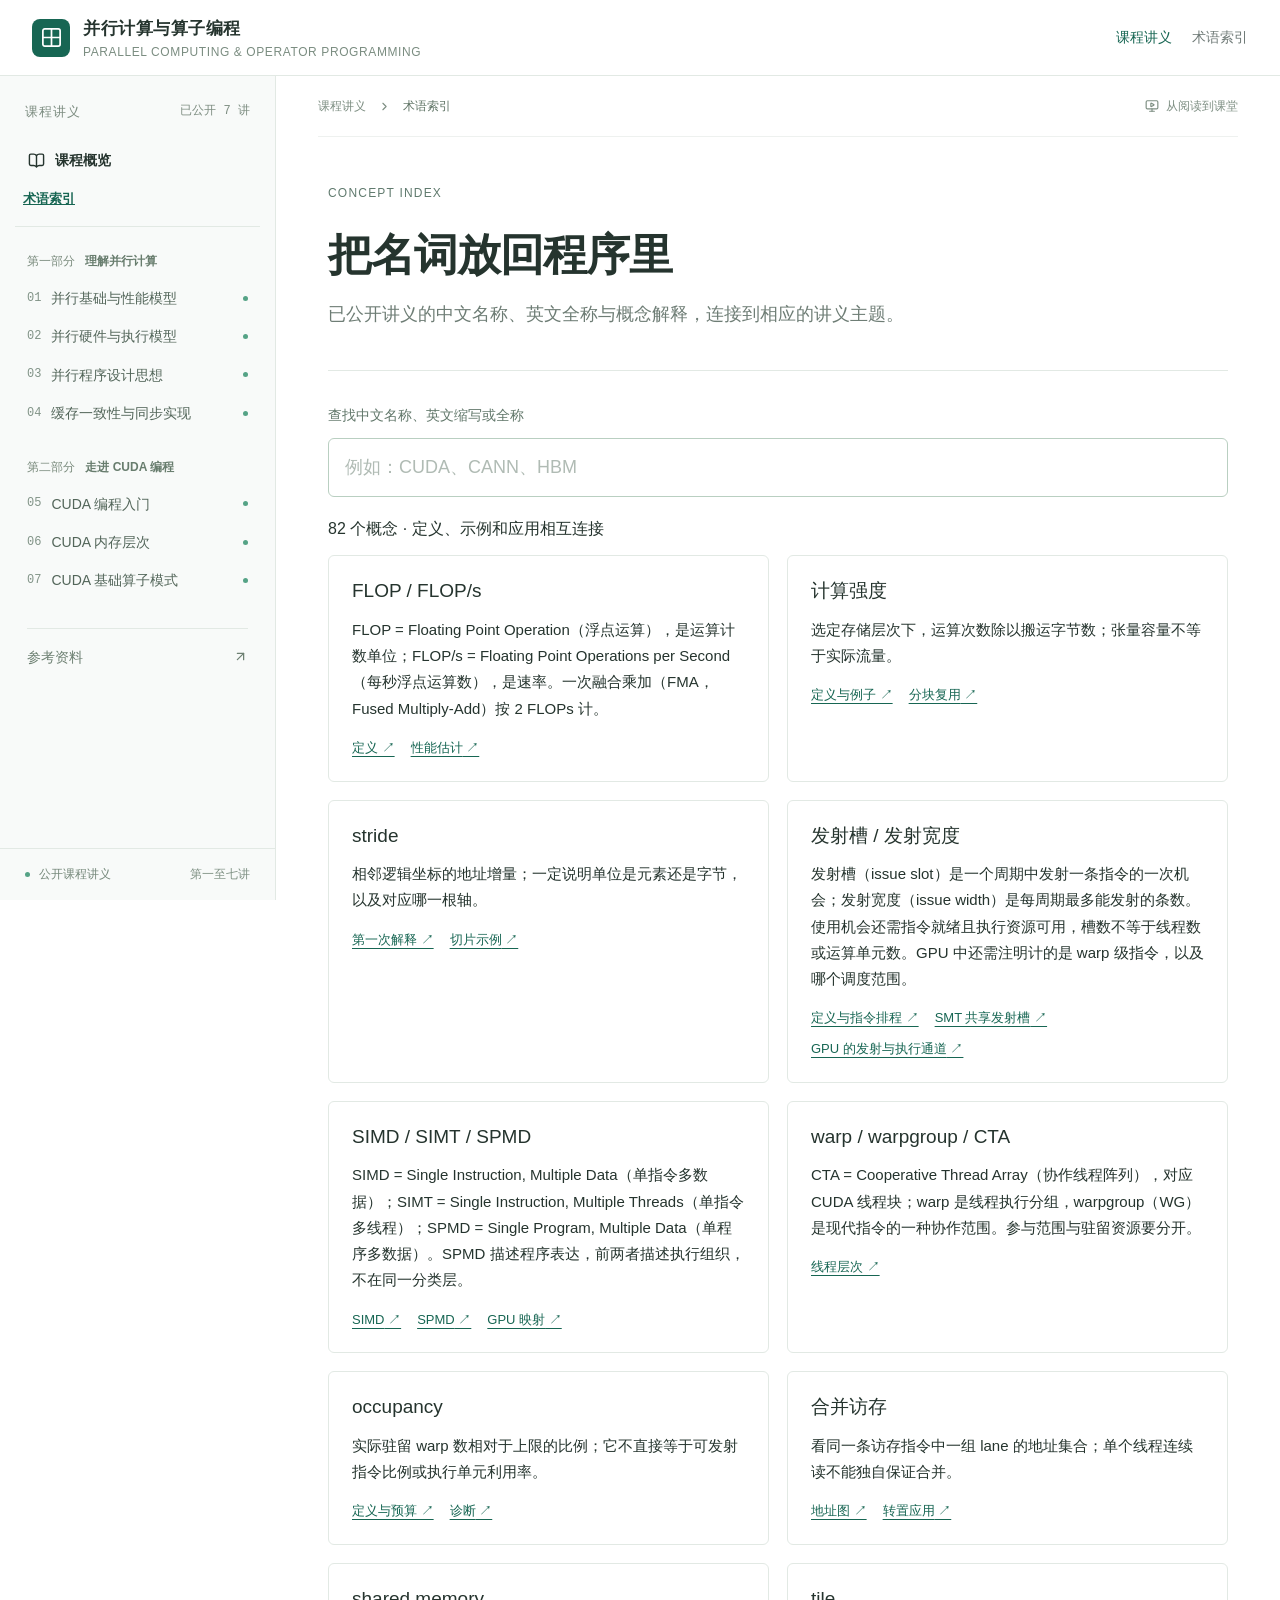
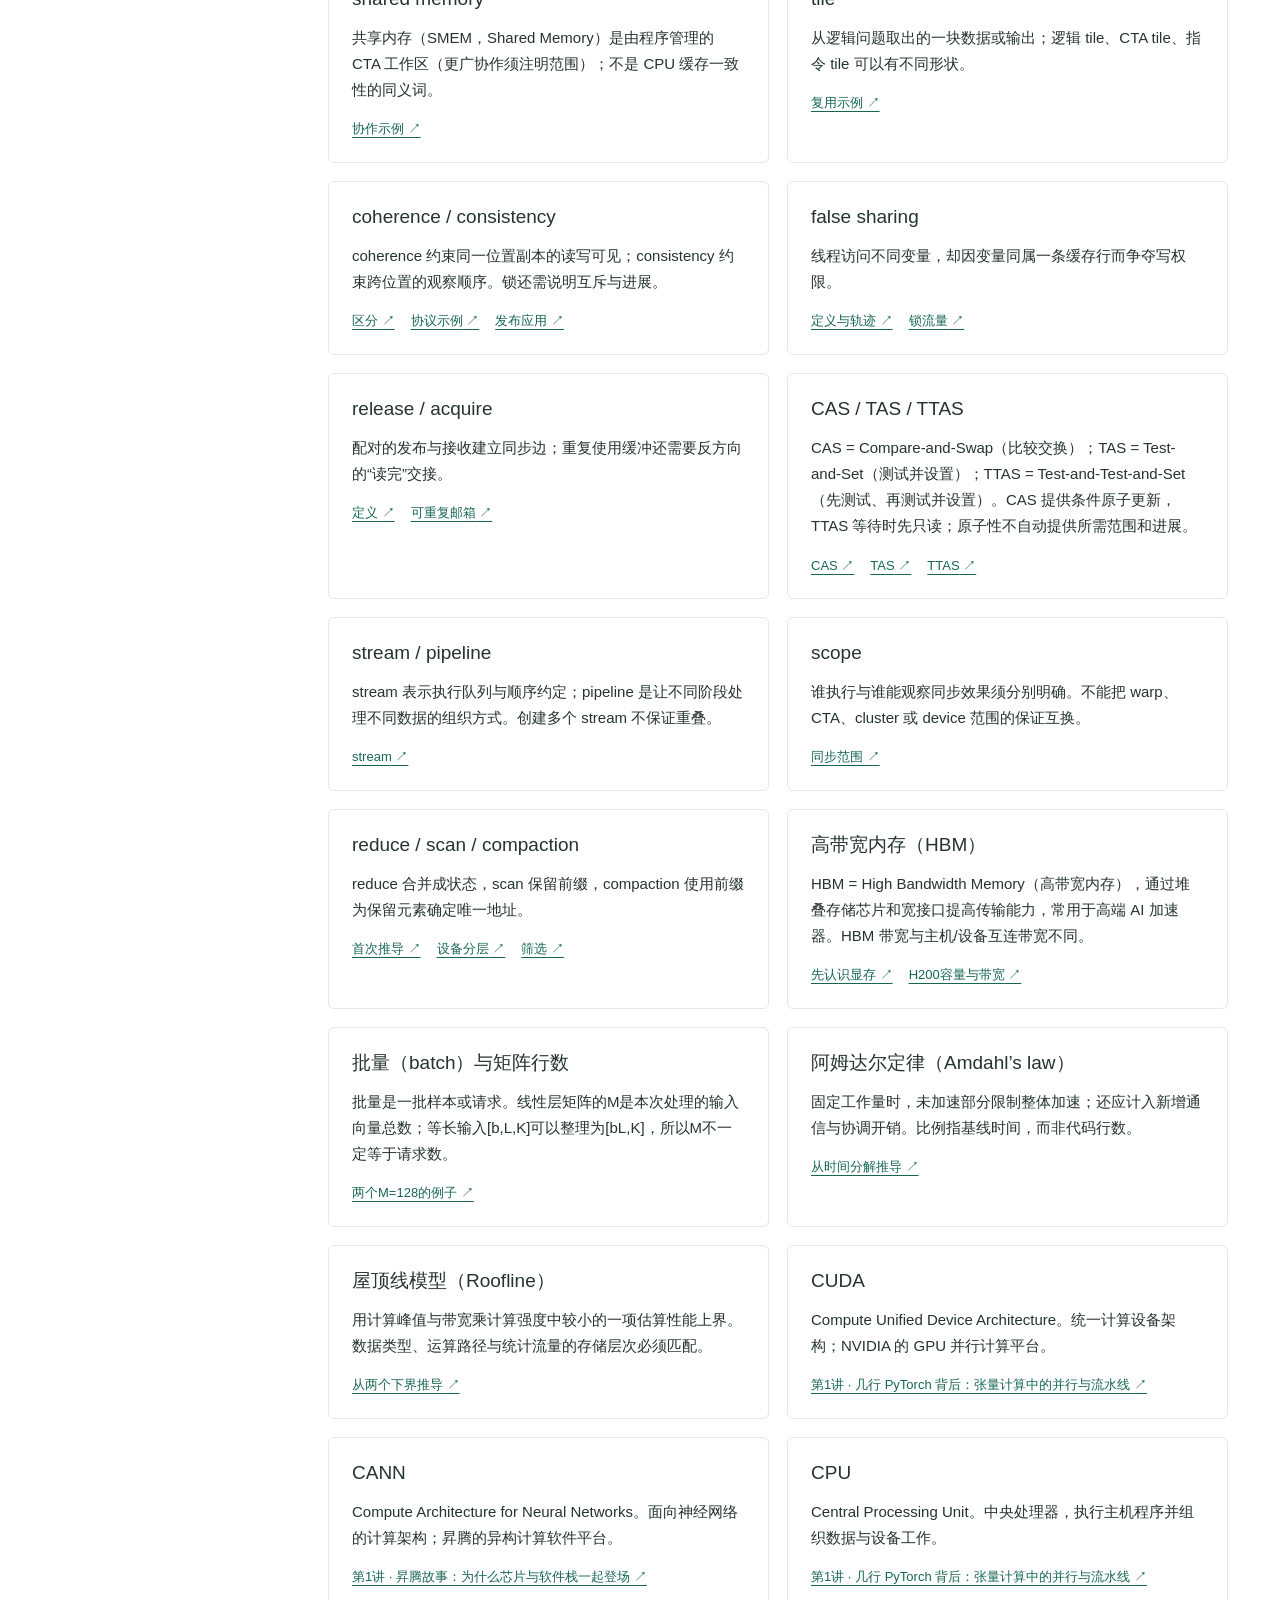
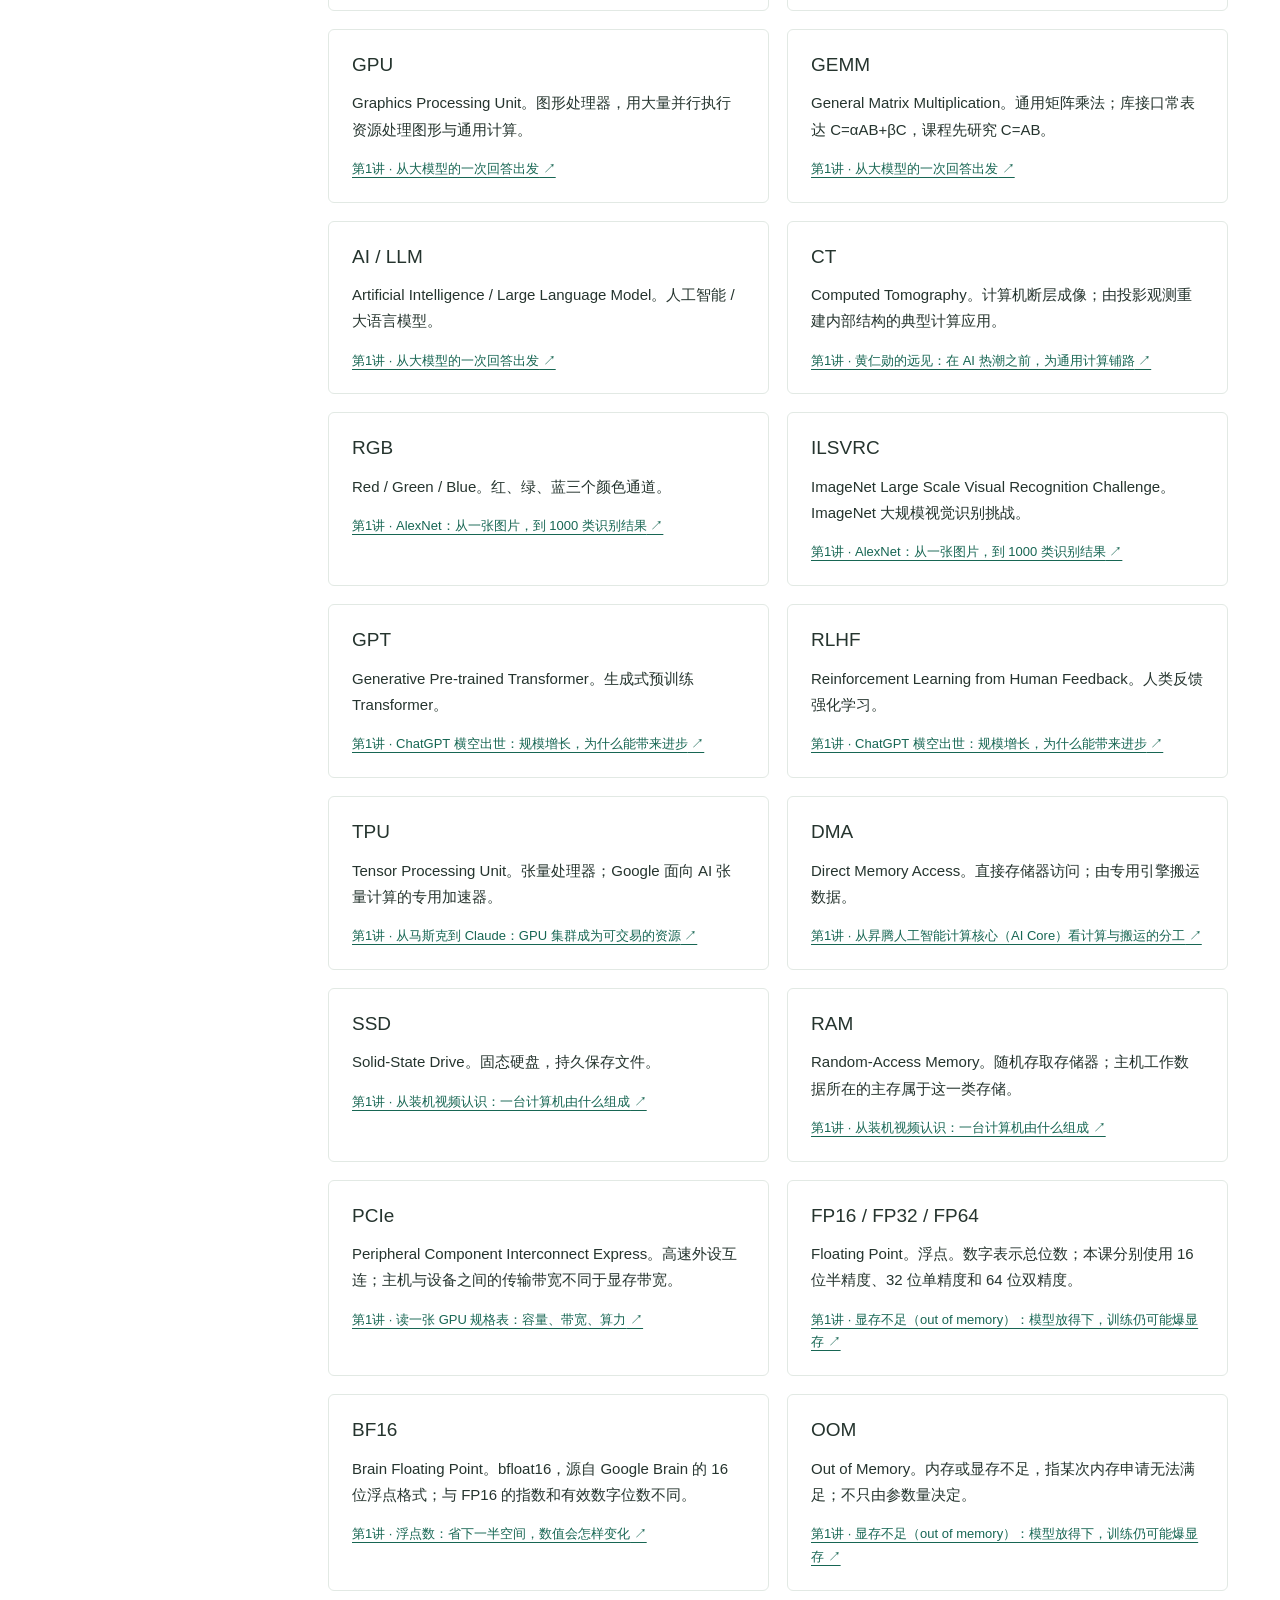
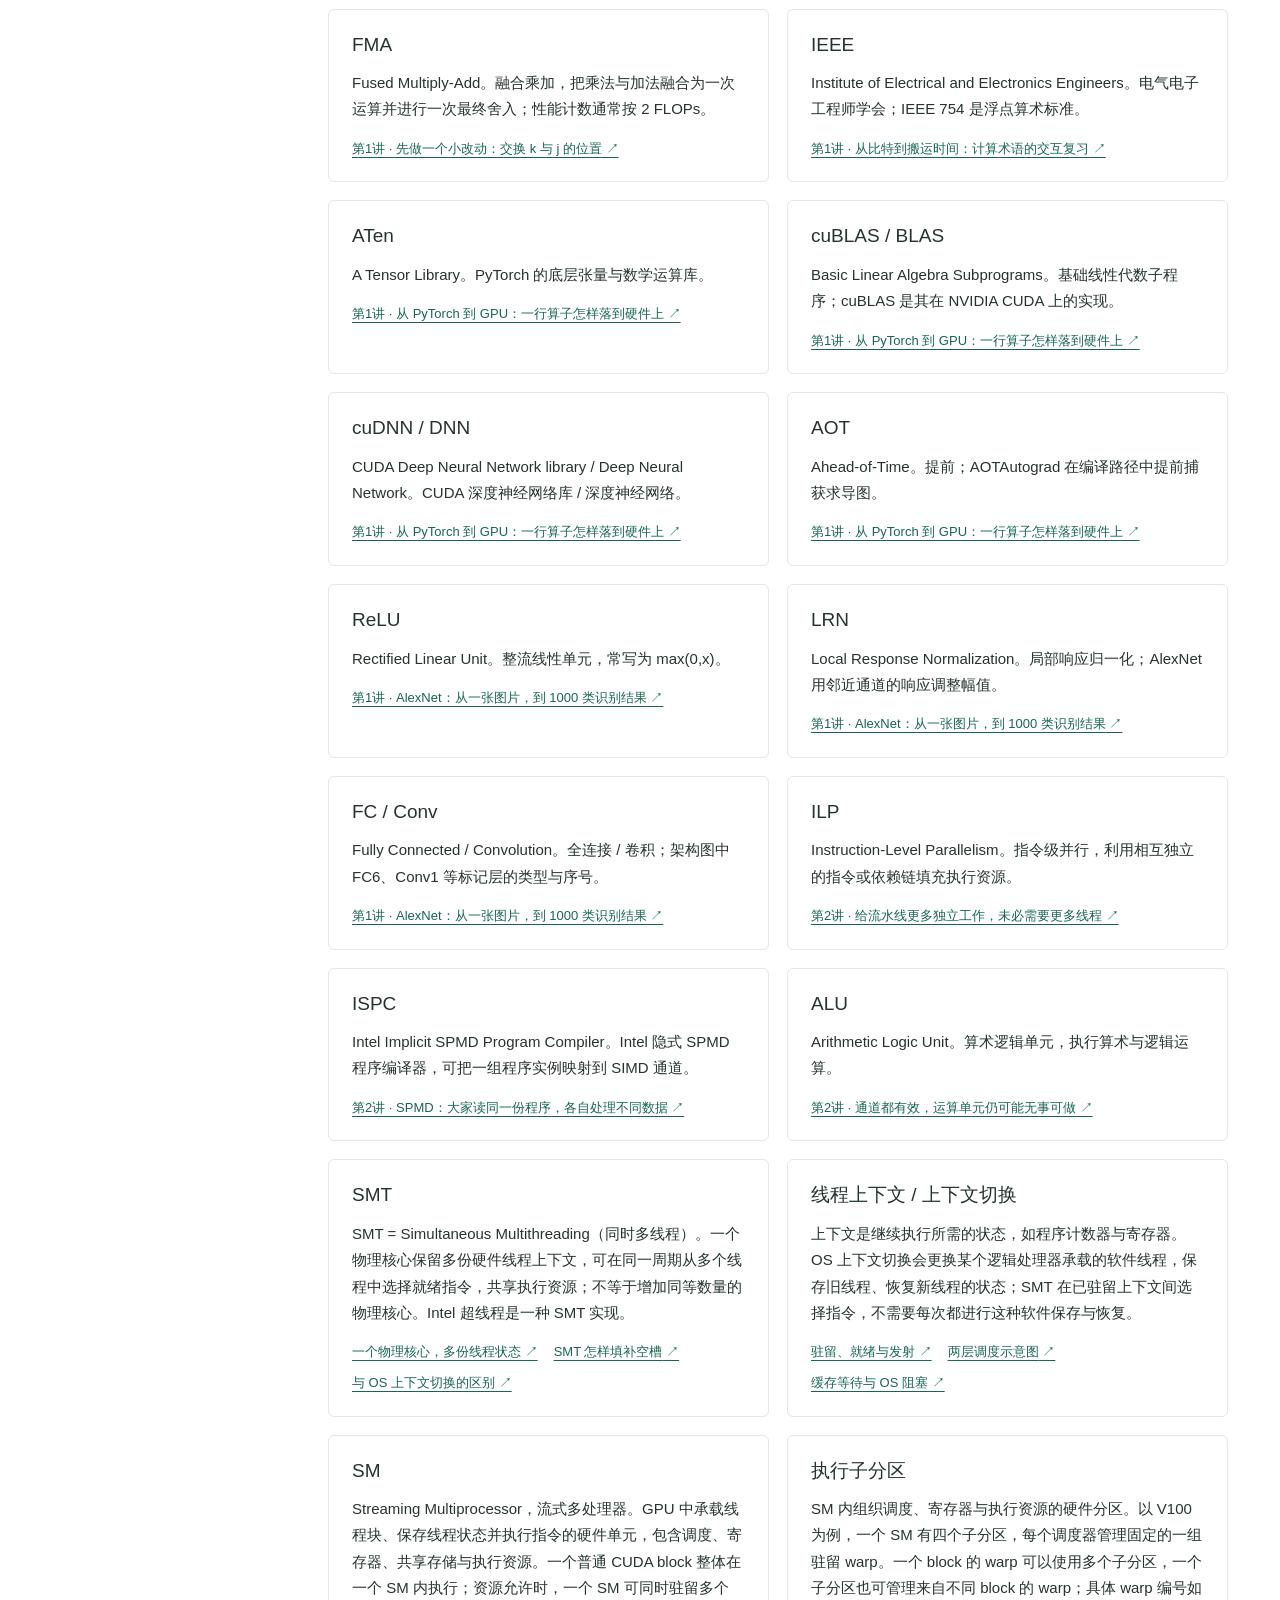
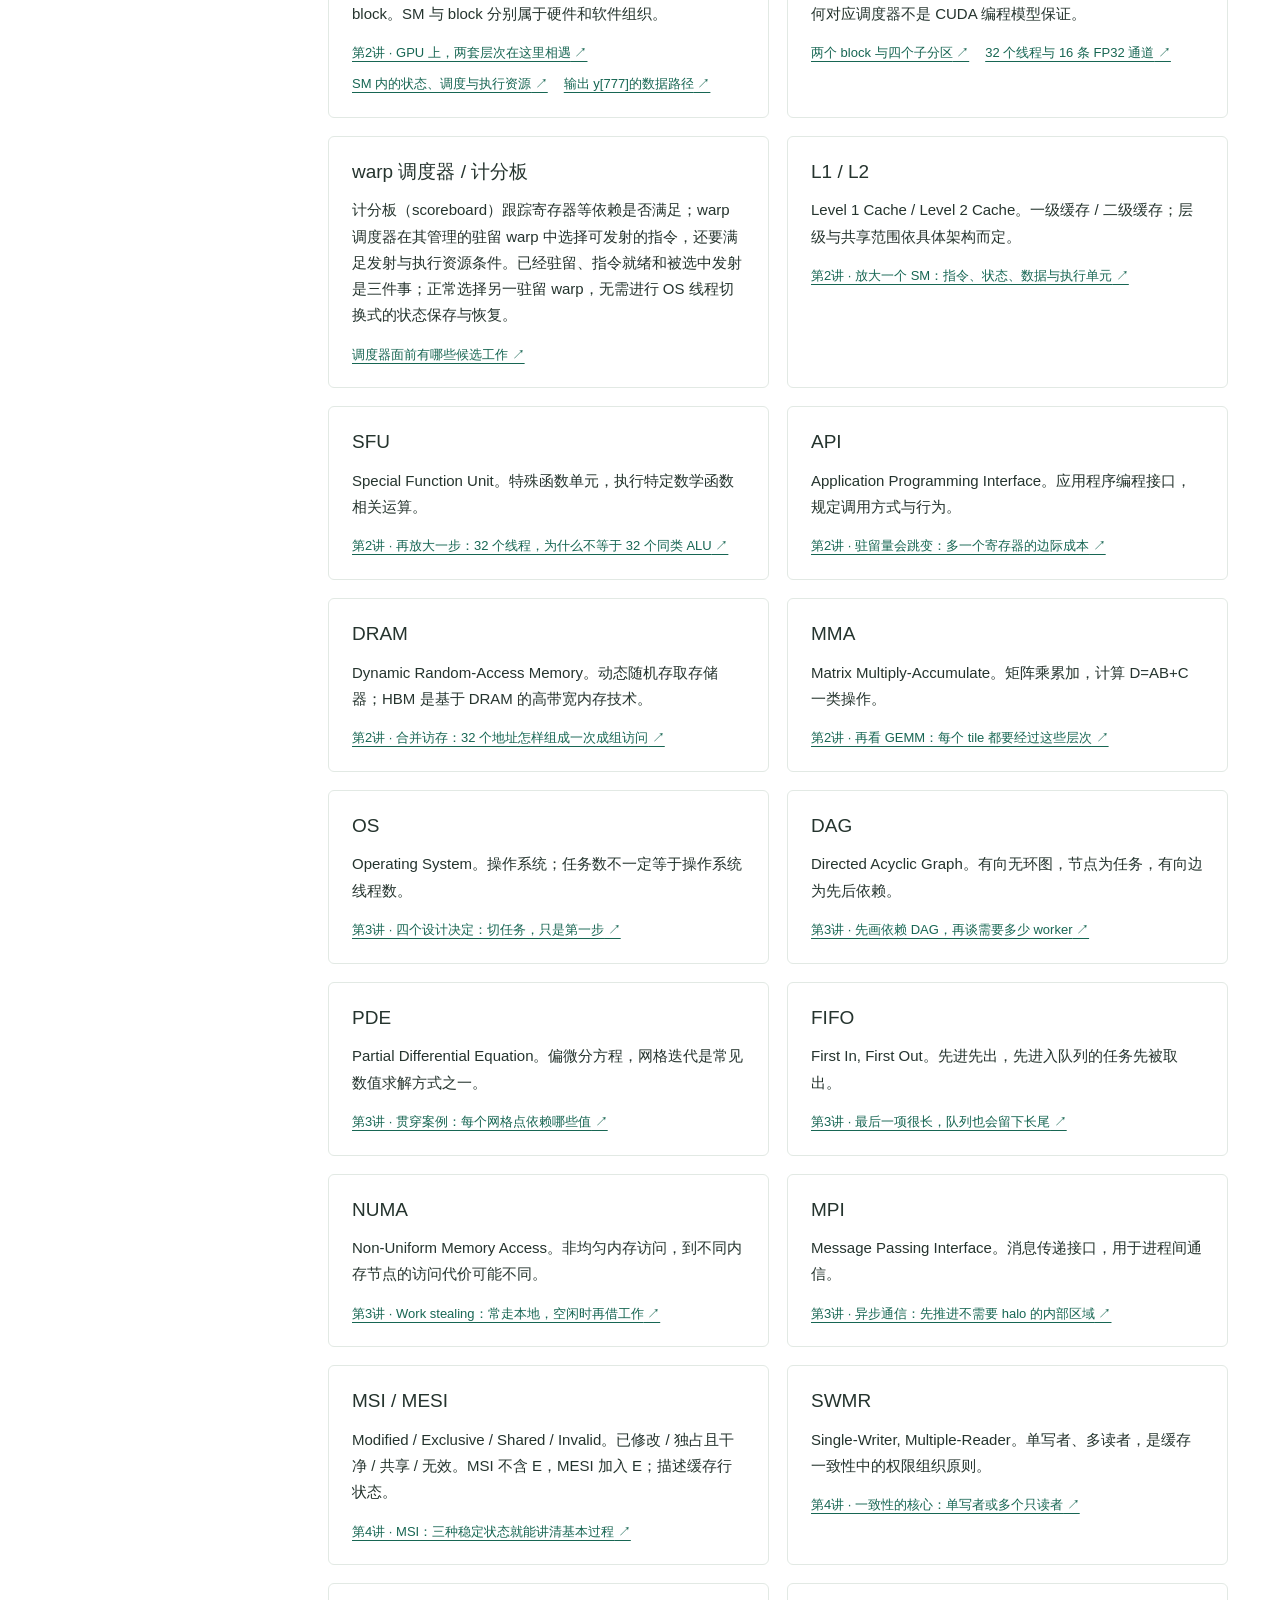
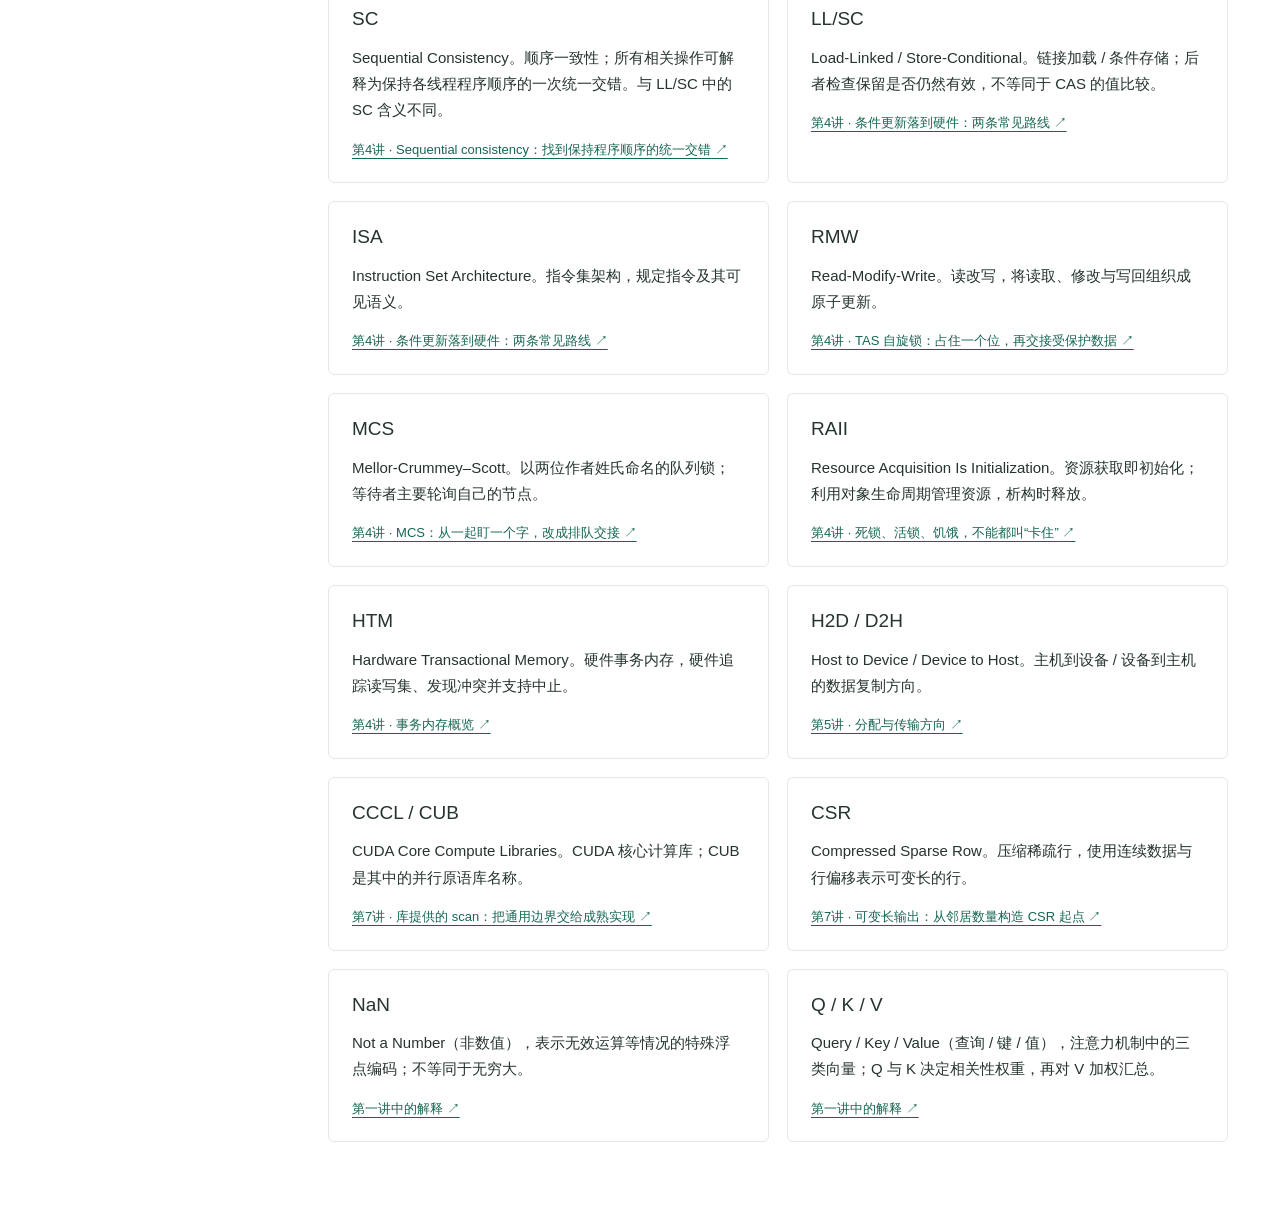
==== commit 2ee302ca: "Publish lecture 07 with reduction and scan animations" ====
--- a/site/glossary/index.html
+++ b/site/glossary/index.html
@@ -1,4 +1,4 @@
 <!doctype html>
-<html lang="zh-CN"><head><meta charset="UTF-8"/><meta name="viewport" content="width=device-width, initial-scale=1.0"/><meta name="course-root" content="../"/><meta name="course-route" content="/glossary/"/><meta name="description" content="并行计算与算子编程课程讲义。阅读第一讲与第二讲：并行计算、性能模型、CPU/GPU硬件与执行模型。"/><title>术语索引 · 并行计算与算子编程</title><link rel="icon" type="image/svg+xml" href="../favicon.svg"/>  <script type="module" crossorigin src="../assets/index-DmXSVgBA.js"></script>
-  <link rel="stylesheet" crossorigin href="../assets/index-67fcrHv8.css">
-</head><body><div id="root"><div data-slot="sidebar-wrapper" style="--sidebar-width:276px;--sidebar-width-icon:3rem" class="group/sidebar-wrapper flex min-h-svh w-full has-data-[variant=inset]:bg-sidebar course-app"><a class="skip-link" href="#main-content">跳转至正文</a><header class="site-header"><a href="../" class="brand"><span class="brand-mark"><svg xmlns="http://www.w3.org/2000/svg" width="23" height="23" viewBox="0 0 24 24" fill="none" stroke="currentColor" stroke-width="1.8" stroke-linecap="round" stroke-linejoin="round" class="lucide lucide-grid2x2 lucide-grid-2x2" aria-hidden="true"><path d="M12 3v18"></path><path d="M3 12h18"></path><rect x="3" y="3" width="18" height="18" rx="2"></rect></svg></span><span>并行计算与算子编程<small>PARALLEL COMPUTING &amp; OPERATOR PROGRAMMING</small></span></a><nav class="header-nav" aria-label="网站导航"><a href="../" class="current">课程讲义</a><a href="../glossary/">术语索引</a><span class="institution"><svg xmlns="http://www.w3.org/2000/svg" width="17" height="17" viewBox="0 0 24 24" fill="none" stroke="currentColor" stroke-width="2" stroke-linecap="round" stroke-linejoin="round" class="lucide lucide-graduation-cap" aria-hidden="true"><path d="M21.42 10.922a1 1 0 0 0-.019-1.838L12.83 5.18a2 2 0 0 0-1.66 0L2.6 9.08a1 1 0 0 0 0 1.832l8.57 3.908a2 2 0 0 0 1.66 0z"></path><path d="M22 10v6"></path><path d="M6 12.5V16a6 3 0 0 0 12 0v-3.5"></path></svg>人工智能学院</span></nav></header><div class="group peer hidden text-sidebar-foreground md:block" data-state="expanded" data-collapsible="" data-variant="sidebar" data-side="left" data-slot="sidebar"><div data-slot="sidebar-gap" class="transition-[width] duration-200 ease-linear relative w-(--sidebar-width) bg-transparent group-data-[collapsible=offcanvas]:w-0 group-data-[side=right]:rotate-180 group-data-[collapsible=icon]:w-(--sidebar-width-icon)"></div><div data-slot="sidebar-container" data-side="left" class="fixed inset-y-0 z-10 hidden h-svh w-(--sidebar-width) transition-[left,right,width] duration-200 ease-linear data-[side=left]:left-0 data-[side=left]:group-data-[collapsible=offcanvas]:left-[calc(var(--sidebar-width)*-1)] data-[side=right]:right-0 data-[side=right]:group-data-[collapsible=offcanvas]:right-[calc(var(--sidebar-width)*-1)] md:flex group-data-[collapsible=icon]:w-(--sidebar-width-icon) group-data-[side=left]:border-r group-data-[side=right]:border-l course-sidebar"><div data-sidebar="sidebar" data-slot="sidebar-inner" class="bg-sidebar group-data-[variant=floating]:ring-sidebar-border group-data-[variant=floating]:rounded-lg group-data-[variant=floating]:shadow-sm group-data-[variant=floating]:ring-1 flex size-full flex-col"><div class="sidebar-heading">课程讲义 <span>已公开 6 讲</span></div><div data-slot="sidebar-content" data-sidebar="content" class="no-scrollbar gap-0 flex min-h-0 flex-1 flex-col overflow-auto group-data-[collapsible=icon]:overflow-hidden course-nav"><a href="../" class="overview-link "><svg xmlns="http://www.w3.org/2000/svg" width="17" height="17" viewBox="0 0 24 24" fill="none" stroke="currentColor" stroke-width="2" stroke-linecap="round" stroke-linejoin="round" class="lucide lucide-book-open" aria-hidden="true"><path d="M12 5v16"></path><path d="M20.001 19A2 2 0 0022 17V5a2 2 0 00-1.999-2L16 3.002A5 5 0 0012 5a5 5 0 00-4-2H4a2 2 0 00-2 2v12a2 2 0 001.999 2H8a5 5 0 014 2 5 5 0 014-2z"></path></svg>课程概览</a><div class="learning-sidebar"><a href="../glossary/" aria-current="page">术语索引</a></div><div class="nav-part"><p>第<!-- -->一<!-- -->部分 <span>理解并行计算</span></p><a href="../lectures/01-introduction/" class="lesson-link "><span class="lesson-number">01</span><span>并行基础与性能模型</span><i class="status-dot"></i></a><a href="../lectures/02-execution-models/" class="lesson-link "><span class="lesson-number">02</span><span>并行硬件与执行模型</span><i class="status-dot"></i></a><a href="../lectures/03-parallel-design/" class="lesson-link "><span class="lesson-number">03</span><span>并行程序设计思想</span><i class="status-dot"></i></a><a href="../lectures/04-memory-synchronization/" class="lesson-link "><span class="lesson-number">04</span><span>缓存一致性与同步实现</span><i class="status-dot"></i></a></div><div class="nav-part"><p>第<!-- -->二<!-- -->部分 <span>走进 CUDA 编程</span></p><a href="../lectures/05-cuda-introduction/" class="lesson-link "><span class="lesson-number">05</span><span>CUDA 编程入门</span><i class="status-dot"></i></a><a href="../lectures/06-memory-hierarchy/" class="lesson-link "><span class="lesson-number">06</span><span>CUDA 内存层次</span><i class="status-dot"></i></a></div><a href="../#resources" class="sidebar-resource">参考资料 <svg xmlns="http://www.w3.org/2000/svg" width="15" height="15" viewBox="0 0 24 24" fill="none" stroke="currentColor" stroke-width="2" stroke-linecap="round" stroke-linejoin="round" class="lucide lucide-arrow-up-right" aria-hidden="true"><path d="M7 7h10v10"></path><path d="M7 17 17 7"></path></svg></a></div><div class="sidebar-footer"><span class="status-dot"></span>公开课程讲义 <span>第一至六讲</span></div></div></div></div><div class="site-body"><div class="breadcrumb"><div><button class="icon-button mobile-menu" aria-label="打开课程目录"><svg xmlns="http://www.w3.org/2000/svg" width="20" height="20" viewBox="0 0 24 24" fill="none" stroke="currentColor" stroke-width="2" stroke-linecap="round" stroke-linejoin="round" class="lucide lucide-menu" aria-hidden="true"><path d="M4 5h16"></path><path d="M4 12h16"></path><path d="M4 19h16"></path></svg></button><a href="../">课程讲义</a><svg xmlns="http://www.w3.org/2000/svg" width="13" height="13" viewBox="0 0 24 24" fill="none" stroke="currentColor" stroke-width="2" stroke-linecap="round" stroke-linejoin="round" class="lucide lucide-chevron-right" aria-hidden="true"><path d="m9 18 6-6-6-6"></path></svg><span>术语索引</span></div><span class="breadcrumb-note"><svg xmlns="http://www.w3.org/2000/svg" width="14" height="14" viewBox="0 0 24 24" fill="none" stroke="currentColor" stroke-width="2" stroke-linecap="round" stroke-linejoin="round" class="lucide lucide-monitor-play" aria-hidden="true"><path d="M15.033 9.44a.647.647 0 0 1 0 1.12l-4.065 2.352a.645.645 0 0 1-.968-.56V7.648a.645.645 0 0 1 .967-.56z"></path><path d="M12 17v4"></path><path d="M8 21h8"></path><rect x="2" y="3" width="20" height="14" rx="2"></rect></svg>从阅读到课堂</span></div><main id="main-content" class="learning-page"><header class="learning-hero"><span class="eyebrow">CONCEPT INDEX</span><h1>把名词放回程序里</h1><p>已公开讲义的中文名称、英文全称与概念解释，连接到相应的讲义主题。</p></header><label class="glossary-search">查找中文名称、英文缩写或全称<input type="search" placeholder="例如：CUDA、CANN、HBM" value=""/></label><p role="status">80<!-- --> 个概念 · 定义、示例和应用相互连接</p><div class="glossary-grid"><article class="glossary-card"><h2>FLOP / FLOP/s</h2><p>FLOP = Floating Point Operation（浮点运算），是运算计数单位；FLOP/s = Floating Point Operations per Second（每秒浮点运算数），是速率。一次融合乘加（FMA，Fused Multiply-Add）按 2 FLOPs 计。</p><nav><a href="../lectures/01-introduction/#flops">定义<!-- --> ↗</a><a href="../lectures/01-introduction/#roofline">性能估计<!-- --> ↗</a></nav></article><article class="glossary-card"><h2>计算强度</h2><p>选定存储层次下，运算次数除以搬运字节数；张量容量不等于实际流量。</p><nav><a href="../lectures/01-introduction/#roofline">定义与例子<!-- --> ↗</a><a href="../lectures/06-memory-hierarchy/#gemm-tile">分块复用<!-- --> ↗</a></nav></article><article class="glossary-card"><h2>stride</h2><p>相邻逻辑坐标的地址增量；一定说明单位是元素还是字节，以及对应哪一根轴。</p><nav><a href="../lectures/01-introduction/#stride">第一次解释<!-- --> ↗</a><a href="../lectures/06-memory-hierarchy/#tensor-stride">切片示例<!-- --> ↗</a></nav></article><article class="glossary-card"><h2>发射槽 / 发射宽度</h2><p>发射槽（issue slot）是一个周期中发射一条指令的一次机会；发射宽度（issue width）是每周期最多能发射的条数。使用机会还需指令就绪且执行资源可用，槽数不等于线程数或运算单元数。GPU 中还需注明计的是 warp 级指令，以及哪个调度范围。</p><nav><a href="../lectures/02-execution-models/#topic-78ba79f5da">定义与指令排程<!-- --> ↗</a><a href="../lectures/02-execution-models/#smt-issue">SMT 共享发射槽<!-- --> ↗</a><a href="../lectures/02-execution-models/#topic-e67f7d7b24">GPU 的发射与执行通道<!-- --> ↗</a></nav></article><article class="glossary-card"><h2>SIMD / SIMT / SPMD</h2><p>SIMD = Single Instruction, Multiple Data（单指令多数据）；SIMT = Single Instruction, Multiple Threads（单指令多线程）；SPMD = Single Program, Multiple Data（单程序多数据）。SPMD 描述程序表达，前两者描述执行组织，不在同一分类层。</p><nav><a href="../lectures/02-execution-models/#simd">SIMD<!-- --> ↗</a><a href="../lectures/02-execution-models/#spmd">SPMD<!-- --> ↗</a><a href="../lectures/02-execution-models/#gpu-mapping">GPU 映射<!-- --> ↗</a></nav></article><article class="glossary-card"><h2>warp / warpgroup / CTA</h2><p>CTA = Cooperative Thread Array（协作线程阵列），对应 CUDA 线程块；warp 是线程执行分组，warpgroup（WG）是现代指令的一种协作范围。参与范围与驻留资源要分开。</p><nav><a href="../lectures/02-execution-models/#gpu-mapping">线程层次<!-- --> ↗</a></nav></article><article class="glossary-card"><h2>occupancy</h2><p>实际驻留 warp 数相对于上限的比例；它不直接等于可发射指令比例或执行单元利用率。</p><nav><a href="../lectures/02-execution-models/#occupancy">定义与预算<!-- --> ↗</a><a href="../lectures/02-execution-models/#topic-c13324afe8">诊断<!-- --> ↗</a></nav></article><article class="glossary-card"><h2>合并访存</h2><p>看同一条访存指令中一组 lane 的地址集合；单个线程连续读不能独自保证合并。</p><nav><a href="../lectures/02-execution-models/#coalescing">地址图<!-- --> ↗</a><a href="../lectures/06-memory-hierarchy/#transpose">转置应用<!-- --> ↗</a></nav></article><article class="glossary-card"><h2>shared memory</h2><p>共享内存（SMEM，Shared Memory）是由程序管理的 CTA 工作区（更广协作须注明范围）；不是 CPU 缓存一致性的同义词。</p><nav><a href="../lectures/06-memory-hierarchy/#shared-barrier">协作示例<!-- --> ↗</a></nav></article><article class="glossary-card"><h2>tile</h2><p>从逻辑问题取出的一块数据或输出；逻辑 tile、CTA tile、指令 tile 可以有不同形状。</p><nav><a href="../lectures/06-memory-hierarchy/#gemm-tile">复用示例<!-- --> ↗</a></nav></article><article class="glossary-card"><h2>coherence / consistency</h2><p>coherence 约束同一位置副本的读写可见；consistency 约束跨位置的观察顺序。锁还需说明互斥与进展。</p><nav><a href="../lectures/04-memory-synchronization/#coherence-consistency">区分<!-- --> ↗</a><a href="../lectures/04-memory-synchronization/#msi">协议示例<!-- --> ↗</a><a href="../lectures/04-memory-synchronization/#mailbox">发布应用<!-- --> ↗</a></nav></article><article class="glossary-card"><h2>false sharing</h2><p>线程访问不同变量，却因变量同属一条缓存行而争夺写权限。</p><nav><a href="../lectures/04-memory-synchronization/#false-sharing">定义与轨迹<!-- --> ↗</a><a href="../lectures/04-memory-synchronization/#ttas">锁流量<!-- --> ↗</a></nav></article><article class="glossary-card"><h2>release / acquire</h2><p>配对的发布与接收建立同步边；重复使用缓冲还需要反方向的“读完”交接。</p><nav><a href="../lectures/04-memory-synchronization/#release-acquire">定义<!-- --> ↗</a><a href="../lectures/04-memory-synchronization/#mailbox">可重复邮箱<!-- --> ↗</a></nav></article><article class="glossary-card"><h2>CAS / TAS / TTAS</h2><p>CAS = Compare-and-Swap（比较交换）；TAS = Test-and-Set（测试并设置）；TTAS = Test-and-Test-and-Set（先测试、再测试并设置）。CAS 提供条件原子更新，TTAS 等待时先只读；原子性不自动提供所需范围和进展。</p><nav><a href="../lectures/04-memory-synchronization/#cas">CAS<!-- --> ↗</a><a href="../lectures/04-memory-synchronization/#tas">TAS<!-- --> ↗</a><a href="../lectures/04-memory-synchronization/#ttas">TTAS<!-- --> ↗</a></nav></article><article class="glossary-card"><h2>stream / pipeline</h2><p>stream 表示执行队列与顺序约定；pipeline 是让不同阶段处理不同数据的组织方式。创建多个 stream 不保证重叠。</p><nav><a href="../lectures/06-memory-hierarchy/#stream">stream<!-- --> ↗</a></nav></article><article class="glossary-card"><h2>scope</h2><p>谁执行与谁能观察同步效果须分别明确。不能把 warp、CTA、cluster 或 device 范围的保证互换。</p><nav><a href="../lectures/04-memory-synchronization/#cuda-scope">同步范围<!-- --> ↗</a></nav></article><article class="glossary-card"><h2>reduce / scan / compaction</h2><p>reduce 合并成状态，scan 保留前缀，compaction 使用前缀为保留元素确定唯一地址。</p><nav><a href="../lectures/03-parallel-design/#scan">首次推导<!-- --> ↗</a></nav></article><article class="glossary-card"><h2>高带宽内存（HBM）</h2><p>HBM = High Bandwidth Memory（高带宽内存），通过堆叠存储芯片和宽接口提高传输能力，常用于高端 AI 加速器。HBM 带宽与主机/设备互连带宽不同。</p><nav><a href="../lectures/01-introduction/#topic-780ce96d94">先认识显存<!-- --> ↗</a><a href="../lectures/01-introduction/#topic-2b6b745ae9">H200容量与带宽<!-- --> ↗</a></nav></article><article class="glossary-card"><h2>批量（batch）与矩阵行数</h2><p>批量是一批样本或请求。线性层矩阵的M是本次处理的输入向量总数；等长输入[b,L,K]可以整理为[bL,K]，所以M不一定等于请求数。</p><nav><a href="../lectures/01-introduction/#topic-a79ed01e4b">两个M=128的例子<!-- --> ↗</a></nav></article><article class="glossary-card"><h2>阿姆达尔定律（Amdahl’s law）</h2><p>固定工作量时，未加速部分限制整体加速；还应计入新增通信与协调开销。比例指基线时间，而非代码行数。</p><nav><a href="../lectures/01-introduction/#amdahl">从时间分解推导<!-- --> ↗</a></nav></article><article class="glossary-card"><h2>屋顶线模型（Roofline）</h2><p>用计算峰值与带宽乘计算强度中较小的一项估算性能上界。数据类型、运算路径与统计流量的存储层次必须匹配。</p><nav><a href="../lectures/01-introduction/#roofline">从两个下界推导<!-- --> ↗</a></nav></article><article class="glossary-card"><h2>CUDA</h2><p>Compute Unified Device Architecture。统一计算设备架构；NVIDIA 的 GPU 并行计算平台。</p><nav><a href="../lectures/01-introduction/#topic-84bc29a7d3">第1讲 · 几行 PyTorch 背后：张量计算中的并行与流水线<!-- --> ↗</a></nav></article><article class="glossary-card"><h2>CANN</h2><p>Compute Architecture for Neural Networks。面向神经网络的计算架构；昇腾的异构计算软件平台。</p><nav><a href="../lectures/01-introduction/#topic-835acc98f9">第1讲 · 昇腾故事：为什么芯片与软件栈一起登场<!-- --> ↗</a></nav></article><article class="glossary-card"><h2>CPU</h2><p>Central Processing Unit。中央处理器，执行主机程序并组织数据与设备工作。</p><nav><a href="../lectures/01-introduction/#topic-84bc29a7d3">第1讲 · 几行 PyTorch 背后：张量计算中的并行与流水线<!-- --> ↗</a></nav></article><article class="glossary-card"><h2>GPU</h2><p>Graphics Processing Unit。图形处理器，用大量并行执行资源处理图形与通用计算。</p><nav><a href="../lectures/01-introduction/#topic-df641130b6">第1讲 · 从大模型的一次回答出发<!-- --> ↗</a></nav></article><article class="glossary-card"><h2>GEMM</h2><p>General Matrix Multiplication。通用矩阵乘法；库接口常表达 C=αAB+βC，课程先研究 C=AB。</p><nav><a href="../lectures/01-introduction/#topic-df641130b6">第1讲 · 从大模型的一次回答出发<!-- --> ↗</a></nav></article><article class="glossary-card"><h2>AI / LLM</h2><p>Artificial Intelligence / Large Language Model。人工智能 / 大语言模型。</p><nav><a href="../lectures/01-introduction/#topic-df641130b6">第1讲 · 从大模型的一次回答出发<!-- --> ↗</a></nav></article><article class="glossary-card"><h2>CT</h2><p>Computed Tomography。计算机断层成像；由投影观测重建内部结构的典型计算应用。</p><nav><a href="../lectures/01-introduction/#topic-4c1fc6db70">第1讲 · 黄仁勋的远见：在 AI 热潮之前，为通用计算铺路<!-- --> ↗</a></nav></article><article class="glossary-card"><h2>RGB</h2><p>Red / Green / Blue。红、绿、蓝三个颜色通道。</p><nav><a href="../lectures/01-introduction/#topic-f200a8c41d">第1讲 · AlexNet：从一张图片，到 1000 类识别结果<!-- --> ↗</a></nav></article><article class="glossary-card"><h2>ILSVRC</h2><p>ImageNet Large Scale Visual Recognition Challenge。ImageNet 大规模视觉识别挑战。</p><nav><a href="../lectures/01-introduction/#topic-f200a8c41d">第1讲 · AlexNet：从一张图片，到 1000 类识别结果<!-- --> ↗</a></nav></article><article class="glossary-card"><h2>GPT</h2><p>Generative Pre-trained Transformer。生成式预训练 Transformer。</p><nav><a href="../lectures/01-introduction/#topic-9524927090">第1讲 · ChatGPT 横空出世：规模增长，为什么能带来进步<!-- --> ↗</a></nav></article><article class="glossary-card"><h2>RLHF</h2><p>Reinforcement Learning from Human Feedback。人类反馈强化学习。</p><nav><a href="../lectures/01-introduction/#topic-9524927090">第1讲 · ChatGPT 横空出世：规模增长，为什么能带来进步<!-- --> ↗</a></nav></article><article class="glossary-card"><h2>TPU</h2><p>Tensor Processing Unit。张量处理器；Google 面向 AI 张量计算的专用加速器。</p><nav><a href="../lectures/01-introduction/#topic-684088cadf">第1讲 · 从马斯克到 Claude：GPU 集群成为可交易的资源<!-- --> ↗</a></nav></article><article class="glossary-card"><h2>DMA</h2><p>Direct Memory Access。直接存储器访问；由专用引擎搬运数据。</p><nav><a href="../lectures/01-introduction/#topic-9029766ea1">第1讲 · 从昇腾人工智能计算核心（AI Core）看计算与搬运的分工<!-- --> ↗</a></nav></article><article class="glossary-card"><h2>SSD</h2><p>Solid-State Drive。固态硬盘，持久保存文件。</p><nav><a href="../lectures/01-introduction/#topic-780ce96d94">第1讲 · 从装机视频认识：一台计算机由什么组成<!-- --> ↗</a></nav></article><article class="glossary-card"><h2>RAM</h2><p>Random-Access Memory。随机存取存储器；主机工作数据所在的主存属于这一类存储。</p><nav><a href="../lectures/01-introduction/#topic-780ce96d94">第1讲 · 从装机视频认识：一台计算机由什么组成<!-- --> ↗</a></nav></article><article class="glossary-card"><h2>PCIe</h2><p>Peripheral Component Interconnect Express。高速外设互连；主机与设备之间的传输带宽不同于显存带宽。</p><nav><a href="../lectures/01-introduction/#topic-2b6b745ae9">第1讲 · 读一张 GPU 规格表：容量、带宽、算力<!-- --> ↗</a></nav></article><article class="glossary-card"><h2>FP16 / FP32 / FP64</h2><p>Floating Point。浮点。数字表示总位数；本课分别使用 16 位半精度、32 位单精度和 64 位双精度。</p><nav><a href="../lectures/01-introduction/#topic-0fcd9d8cdb">第1讲 · 显存不足（out of memory）：模型放得下，训练仍可能爆显存<!-- --> ↗</a></nav></article><article class="glossary-card"><h2>BF16</h2><p>Brain Floating Point。bfloat16，源自 Google Brain 的 16 位浮点格式；与 FP16 的指数和有效数字位数不同。</p><nav><a href="../lectures/01-introduction/#floating-point">第1讲 · 浮点数：省下一半空间，数值会怎样变化<!-- --> ↗</a></nav></article><article class="glossary-card"><h2>OOM</h2><p>Out of Memory。内存或显存不足，指某次内存申请无法满足；不只由参数量决定。</p><nav><a href="../lectures/01-introduction/#topic-0fcd9d8cdb">第1讲 · 显存不足（out of memory）：模型放得下，训练仍可能爆显存<!-- --> ↗</a></nav></article><article class="glossary-card"><h2>FMA</h2><p>Fused Multiply-Add。融合乘加，把乘法与加法融合为一次运算并进行一次最终舍入；性能计数通常按 2 FLOPs。</p><nav><a href="../lectures/01-introduction/#topic-cdda6e7786">第1讲 · 先做一个小改动：交换 k 与 j 的位置<!-- --> ↗</a></nav></article><article class="glossary-card"><h2>IEEE</h2><p>Institute of Electrical and Electronics Engineers。电气电子工程师学会；IEEE 754 是浮点算术标准。</p><nav><a href="../lectures/01-introduction/#bits-bytes">第1讲 · 从比特到搬运时间：计算术语的交互复习<!-- --> ↗</a></nav></article><article class="glossary-card"><h2>ATen</h2><p>A Tensor Library。PyTorch 的底层张量与数学运算库。</p><nav><a href="../lectures/01-introduction/#topic-dc750aafa2">第1讲 · 从 PyTorch 到 GPU：一行算子怎样落到硬件上<!-- --> ↗</a></nav></article><article class="glossary-card"><h2>cuBLAS / BLAS</h2><p>Basic Linear Algebra Subprograms。基础线性代数子程序；cuBLAS 是其在 NVIDIA CUDA 上的实现。</p><nav><a href="../lectures/01-introduction/#topic-dc750aafa2">第1讲 · 从 PyTorch 到 GPU：一行算子怎样落到硬件上<!-- --> ↗</a></nav></article><article class="glossary-card"><h2>cuDNN / DNN</h2><p>CUDA Deep Neural Network library / Deep Neural Network。CUDA 深度神经网络库 / 深度神经网络。</p><nav><a href="../lectures/01-introduction/#topic-dc750aafa2">第1讲 · 从 PyTorch 到 GPU：一行算子怎样落到硬件上<!-- --> ↗</a></nav></article><article class="glossary-card"><h2>AOT</h2><p>Ahead-of-Time。提前；AOTAutograd 在编译路径中提前捕获求导图。</p><nav><a href="../lectures/01-introduction/#topic-dc750aafa2">第1讲 · 从 PyTorch 到 GPU：一行算子怎样落到硬件上<!-- --> ↗</a></nav></article><article class="glossary-card"><h2>ReLU</h2><p>Rectified Linear Unit。整流线性单元，常写为 max(0,x)。</p><nav><a href="../lectures/01-introduction/#topic-f200a8c41d">第1讲 · AlexNet：从一张图片，到 1000 类识别结果<!-- --> ↗</a></nav></article><article class="glossary-card"><h2>LRN</h2><p>Local Response Normalization。局部响应归一化；AlexNet 用邻近通道的响应调整幅值。</p><nav><a href="../lectures/01-introduction/#topic-f200a8c41d">第1讲 · AlexNet：从一张图片，到 1000 类识别结果<!-- --> ↗</a></nav></article><article class="glossary-card"><h2>FC / Conv</h2><p>Fully Connected / Convolution。全连接 / 卷积；架构图中 FC6、Conv1 等标记层的类型与序号。</p><nav><a href="../lectures/01-introduction/#topic-f200a8c41d">第1讲 · AlexNet：从一张图片，到 1000 类识别结果<!-- --> ↗</a></nav></article><article class="glossary-card"><h2>ILP</h2><p>Instruction-Level Parallelism。指令级并行，利用相互独立的指令或依赖链填充执行资源。</p><nav><a href="../lectures/02-execution-models/#topic-f1ace3329d">第2讲 · 给流水线更多独立工作，未必需要更多线程<!-- --> ↗</a></nav></article><article class="glossary-card"><h2>ISPC</h2><p>Intel Implicit SPMD Program Compiler。Intel 隐式 SPMD 程序编译器，可把一组程序实例映射到 SIMD 通道。</p><nav><a href="../lectures/02-execution-models/#spmd">第2讲 · SPMD：大家读同一份程序，各自处理不同数据<!-- --> ↗</a></nav></article><article class="glossary-card"><h2>ALU</h2><p>Arithmetic Logic Unit。算术逻辑单元，执行算术与逻辑运算。</p><nav><a href="../lectures/02-execution-models/#topic-cf520e40fc">第2讲 · 通道都有效，运算单元仍可能无事可做<!-- --> ↗</a></nav></article><article class="glossary-card"><h2>SMT</h2><p>SMT = Simultaneous Multithreading（同时多线程）。一个物理核心保留多份硬件线程上下文，可在同一周期从多个线程中选择就绪指令，共享执行资源；不等于增加同等数量的物理核心。Intel 超线程是一种 SMT 实现。</p><nav><a href="../lectures/02-execution-models/#topic-b4f4690fa0">一个物理核心，多份线程状态<!-- --> ↗</a><a href="../lectures/02-execution-models/#smt-issue">SMT 怎样填补空槽<!-- --> ↗</a><a href="../lectures/02-execution-models/#context-switch">与 OS 上下文切换的区别<!-- --> ↗</a></nav></article><article class="glossary-card"><h2>线程上下文 / 上下文切换</h2><p>上下文是继续执行所需的状态，如程序计数器与寄存器。OS 上下文切换会更换某个逻辑处理器承载的软件线程，保存旧线程、恢复新线程的状态；SMT 在已驻留上下文间选择指令，不需要每次都进行这种软件保存与恢复。</p><nav><a href="../lectures/02-execution-models/#latency-hiding">驻留、就绪与发射<!-- --> ↗</a><a href="../lectures/02-execution-models/#context-switch">两层调度示意图<!-- --> ↗</a><a href="../lectures/02-execution-models/#scheduling-layers">缓存等待与 OS 阻塞<!-- --> ↗</a></nav></article><article class="glossary-card"><h2>SM</h2><p>Streaming Multiprocessor，流式多处理器。GPU 中承载线程块、保存线程状态并执行指令的硬件单元，包含调度、寄存器、共享存储与执行资源。一个普通 CUDA block 整体在一个 SM 内执行；资源允许时，一个 SM 可同时驻留多个 block。SM 与 block 分别属于硬件和软件组织。</p><nav><a href="../lectures/02-execution-models/#gpu-mapping">第2讲 · GPU 上，两套层次在这里相遇<!-- --> ↗</a><a href="../lectures/02-execution-models/#topic-5f81da1407">SM 内的状态、调度与执行资源<!-- --> ↗</a><a href="../lectures/02-execution-models/#sm-instruction-path">输出 y[777]的数据路径<!-- --> ↗</a></nav></article><article class="glossary-card"><h2>执行子分区</h2><p>SM 内组织调度、寄存器与执行资源的硬件分区。以 V100 为例，一个 SM 有四个子分区，每个调度器管理固定的一组驻留 warp。一个 block 的 warp 可以使用多个子分区，一个子分区也可管理来自不同 block 的 warp；具体 warp 编号如何对应调度器不是 CUDA 编程模型保证。</p><nav><a href="../lectures/02-execution-models/#sm-warp-placement">两个 block 与四个子分区<!-- --> ↗</a><a href="../lectures/02-execution-models/#topic-e67f7d7b24">32 个线程与 16 条 FP32 通道<!-- --> ↗</a></nav></article><article class="glossary-card"><h2>warp 调度器 / 计分板</h2><p>计分板（scoreboard）跟踪寄存器等依赖是否满足；warp 调度器在其管理的驻留 warp 中选择可发射的指令，还要满足发射与执行资源条件。已经驻留、指令就绪和被选中发射是三件事；正常选择另一驻留 warp，无需进行 OS 线程切换式的状态保存与恢复。</p><nav><a href="../lectures/02-execution-models/#topic-4238b4cef4">调度器面前有哪些候选工作<!-- --> ↗</a></nav></article><article class="glossary-card"><h2>L1 / L2</h2><p>Level 1 Cache / Level 2 Cache。一级缓存 / 二级缓存；层级与共享范围依具体架构而定。</p><nav><a href="../lectures/02-execution-models/#topic-5f81da1407">第2讲 · 放大一个 SM：指令、状态、数据与执行单元<!-- --> ↗</a></nav></article><article class="glossary-card"><h2>SFU</h2><p>Special Function Unit。特殊函数单元，执行特定数学函数相关运算。</p><nav><a href="../lectures/02-execution-models/#topic-e67f7d7b24">第2讲 · 再放大一步：32 个线程，为什么不等于 32 个同类 ALU<!-- --> ↗</a></nav></article><article class="glossary-card"><h2>API</h2><p>Application Programming Interface。应用程序编程接口，规定调用方式与行为。</p><nav><a href="../lectures/02-execution-models/#topic-4b3029ce67">第2讲 · 驻留量会跳变：多一个寄存器的边际成本<!-- --> ↗</a></nav></article><article class="glossary-card"><h2>DRAM</h2><p>Dynamic Random-Access Memory。动态随机存取存储器；HBM 是基于 DRAM 的高带宽内存技术。</p><nav><a href="../lectures/02-execution-models/#coalescing">第2讲 · 合并访存：32 个地址怎样组成一次成组访问<!-- --> ↗</a></nav></article><article class="glossary-card"><h2>MMA</h2><p>Matrix Multiply-Accumulate。矩阵乘累加，计算 D=AB+C 一类操作。</p><nav><a href="../lectures/02-execution-models/#topic-e1d078f49f">第2讲 · 再看 GEMM：每个 tile 都要经过这些层次<!-- --> ↗</a></nav></article><article class="glossary-card"><h2>OS</h2><p>Operating System。操作系统；任务数不一定等于操作系统线程数。</p><nav><a href="../lectures/03-parallel-design/#topic-b54650ce85">第3讲 · 四个设计决定：切任务，只是第一步<!-- --> ↗</a></nav></article><article class="glossary-card"><h2>DAG</h2><p>Directed Acyclic Graph。有向无环图，节点为任务，有向边为先后依赖。</p><nav><a href="../lectures/03-parallel-design/#topic-3a27674888">第3讲 · 先画依赖 DAG，再谈需要多少 worker<!-- --> ↗</a></nav></article><article class="glossary-card"><h2>PDE</h2><p>Partial Differential Equation。偏微分方程，网格迭代是常见数值求解方式之一。</p><nav><a href="../lectures/03-parallel-design/#topic-8a0293c1b3">第3讲 · 贯穿案例：每个网格点依赖哪些值<!-- --> ↗</a></nav></article><article class="glossary-card"><h2>FIFO</h2><p>First In, First Out。先进先出，先进入队列的任务先被取出。</p><nav><a href="../lectures/03-parallel-design/#topic-19de7308d2">第3讲 · 最后一项很长，队列也会留下长尾<!-- --> ↗</a></nav></article><article class="glossary-card"><h2>NUMA</h2><p>Non-Uniform Memory Access。非均匀内存访问，到不同内存节点的访问代价可能不同。</p><nav><a href="../lectures/03-parallel-design/#topic-b1729f339d">第3讲 · Work stealing：常走本地，空闲时再借工作<!-- --> ↗</a></nav></article><article class="glossary-card"><h2>MPI</h2><p>Message Passing Interface。消息传递接口，用于进程间通信。</p><nav><a href="../lectures/03-parallel-design/#topic-9058bb36be">第3讲 · 异步通信：先推进不需要 halo 的内部区域<!-- --> ↗</a></nav></article><article class="glossary-card"><h2>MSI / MESI</h2><p>Modified / Exclusive / Shared / Invalid。已修改 / 独占且干净 / 共享 / 无效。MSI 不含 E，MESI 加入 E；描述缓存行状态。</p><nav><a href="../lectures/04-memory-synchronization/#msi">第4讲 · MSI：三种稳定状态就能讲清基本过程<!-- --> ↗</a></nav></article><article class="glossary-card"><h2>SWMR</h2><p>Single-Writer, Multiple-Reader。单写者、多读者，是缓存一致性中的权限组织原则。</p><nav><a href="../lectures/04-memory-synchronization/#topic-e565b085b8">第4讲 · 一致性的核心：单写者或多个只读者<!-- --> ↗</a></nav></article><article class="glossary-card"><h2>SC</h2><p>Sequential Consistency。顺序一致性；所有相关操作可解释为保持各线程程序顺序的一次统一交错。与 LL/SC 中的 SC 含义不同。</p><nav><a href="../lectures/04-memory-synchronization/#topic-02fd5c5e5e">第4讲 · Sequential consistency：找到保持程序顺序的统一交错<!-- --> ↗</a></nav></article><article class="glossary-card"><h2>LL/SC</h2><p>Load-Linked / Store-Conditional。链接加载 / 条件存储；后者检查保留是否仍然有效，不等同于 CAS 的值比较。</p><nav><a href="../lectures/04-memory-synchronization/#topic-52a85da08e">第4讲 · 条件更新落到硬件：两条常见路线<!-- --> ↗</a></nav></article><article class="glossary-card"><h2>ISA</h2><p>Instruction Set Architecture。指令集架构，规定指令及其可见语义。</p><nav><a href="../lectures/04-memory-synchronization/#topic-52a85da08e">第4讲 · 条件更新落到硬件：两条常见路线<!-- --> ↗</a></nav></article><article class="glossary-card"><h2>RMW</h2><p>Read-Modify-Write。读改写，将读取、修改与写回组织成原子更新。</p><nav><a href="../lectures/04-memory-synchronization/#tas">第4讲 · TAS 自旋锁：占住一个位，再交接受保护数据<!-- --> ↗</a></nav></article><article class="glossary-card"><h2>MCS</h2><p>Mellor-Crummey–Scott。以两位作者姓氏命名的队列锁；等待者主要轮询自己的节点。</p><nav><a href="../lectures/04-memory-synchronization/#topic-336cdce0b0">第4讲 · MCS：从一起盯一个字，改成排队交接<!-- --> ↗</a></nav></article><article class="glossary-card"><h2>RAII</h2><p>Resource Acquisition Is Initialization。资源获取即初始化；利用对象生命周期管理资源，析构时释放。</p><nav><a href="../lectures/04-memory-synchronization/#topic-1217a76fee">第4讲 · 死锁、活锁、饥饿，不能都叫“卡住”<!-- --> ↗</a></nav></article><article class="glossary-card"><h2>HTM</h2><p>Hardware Transactional Memory。硬件事务内存，硬件追踪读写集、发现冲突并支持中止。</p><nav><a href="../lectures/04-memory-synchronization/#transactions">第4讲 · 事务内存概览<!-- --> ↗</a></nav></article><article class="glossary-card"><h2>H2D / D2H</h2><p>Host to Device / Device to Host。主机到设备 / 设备到主机的数据复制方向。</p><nav><a href="../lectures/05-cuda-introduction/#topic-7cc4d89071">第5讲 · 分配与传输方向<!-- --> ↗</a></nav></article><article class="glossary-card"><h2>NaN</h2><p>Not a Number（非数值），表示无效运算等情况的特殊浮点编码；不等同于无穷大。</p><nav><a href="../lectures/01-introduction/#floating-point">第一讲中的解释<!-- --> ↗</a></nav></article><article class="glossary-card"><h2>Q / K / V</h2><p>Query / Key / Value（查询 / 键 / 值），注意力机制中的三类向量；Q 与 K 决定相关性权重，再对 V 加权汇总。</p><nav><a href="../lectures/01-introduction/#topic-560fa5b8af">第一讲中的解释<!-- --> ↗</a></nav></article></div></main></div></div></div><script defer src="../assets/3dgs-preview-nav.js"></script></body></html>
+<html lang="zh-CN"><head><meta charset="UTF-8"/><meta name="viewport" content="width=device-width, initial-scale=1.0"/><meta name="course-root" content="../"/><meta name="course-route" content="/glossary/"/><meta name="description" content="并行计算与算子编程课程讲义。阅读第一讲与第二讲：并行计算、性能模型、CPU/GPU硬件与执行模型。"/><title>术语索引 · 并行计算与算子编程</title><link rel="icon" type="image/svg+xml" href="../favicon.svg"/>  <script type="module" crossorigin src="../assets/index-gxL_sJGE.js"></script>
+  <link rel="stylesheet" crossorigin href="../assets/index-CdNhGrSO.css">
+</head><body><div id="root"><div data-slot="sidebar-wrapper" style="--sidebar-width:276px;--sidebar-width-icon:3rem" class="group/sidebar-wrapper flex min-h-svh w-full has-data-[variant=inset]:bg-sidebar course-app"><a class="skip-link" href="#main-content">跳转至正文</a><header class="site-header"><a href="../" class="brand"><span class="brand-mark"><svg xmlns="http://www.w3.org/2000/svg" width="23" height="23" viewBox="0 0 24 24" fill="none" stroke="currentColor" stroke-width="1.8" stroke-linecap="round" stroke-linejoin="round" class="lucide lucide-grid2x2 lucide-grid-2x2" aria-hidden="true"><path d="M12 3v18"></path><path d="M3 12h18"></path><rect x="3" y="3" width="18" height="18" rx="2"></rect></svg></span><span>并行计算与算子编程<small>PARALLEL COMPUTING &amp; OPERATOR PROGRAMMING</small></span></a><nav class="header-nav" aria-label="网站导航"><a href="../" class="current">课程讲义</a><a href="../glossary/">术语索引</a><span class="institution"><svg xmlns="http://www.w3.org/2000/svg" width="17" height="17" viewBox="0 0 24 24" fill="none" stroke="currentColor" stroke-width="2" stroke-linecap="round" stroke-linejoin="round" class="lucide lucide-graduation-cap" aria-hidden="true"><path d="M21.42 10.922a1 1 0 0 0-.019-1.838L12.83 5.18a2 2 0 0 0-1.66 0L2.6 9.08a1 1 0 0 0 0 1.832l8.57 3.908a2 2 0 0 0 1.66 0z"></path><path d="M22 10v6"></path><path d="M6 12.5V16a6 3 0 0 0 12 0v-3.5"></path></svg>人工智能学院</span></nav></header><div class="group peer hidden text-sidebar-foreground md:block" data-state="expanded" data-collapsible="" data-variant="sidebar" data-side="left" data-slot="sidebar"><div data-slot="sidebar-gap" class="transition-[width] duration-200 ease-linear relative w-(--sidebar-width) bg-transparent group-data-[collapsible=offcanvas]:w-0 group-data-[side=right]:rotate-180 group-data-[collapsible=icon]:w-(--sidebar-width-icon)"></div><div data-slot="sidebar-container" data-side="left" class="fixed inset-y-0 z-10 hidden h-svh w-(--sidebar-width) transition-[left,right,width] duration-200 ease-linear data-[side=left]:left-0 data-[side=left]:group-data-[collapsible=offcanvas]:left-[calc(var(--sidebar-width)*-1)] data-[side=right]:right-0 data-[side=right]:group-data-[collapsible=offcanvas]:right-[calc(var(--sidebar-width)*-1)] md:flex group-data-[collapsible=icon]:w-(--sidebar-width-icon) group-data-[side=left]:border-r group-data-[side=right]:border-l course-sidebar"><div data-sidebar="sidebar" data-slot="sidebar-inner" class="bg-sidebar group-data-[variant=floating]:ring-sidebar-border group-data-[variant=floating]:rounded-lg group-data-[variant=floating]:shadow-sm group-data-[variant=floating]:ring-1 flex size-full flex-col"><div class="sidebar-heading">课程讲义 <span>已公开 7 讲</span></div><div data-slot="sidebar-content" data-sidebar="content" class="no-scrollbar gap-0 flex min-h-0 flex-1 flex-col overflow-auto group-data-[collapsible=icon]:overflow-hidden course-nav"><a href="../" class="overview-link "><svg xmlns="http://www.w3.org/2000/svg" width="17" height="17" viewBox="0 0 24 24" fill="none" stroke="currentColor" stroke-width="2" stroke-linecap="round" stroke-linejoin="round" class="lucide lucide-book-open" aria-hidden="true"><path d="M12 5v16"></path><path d="M20.001 19A2 2 0 0022 17V5a2 2 0 00-1.999-2L16 3.002A5 5 0 0012 5a5 5 0 00-4-2H4a2 2 0 00-2 2v12a2 2 0 001.999 2H8a5 5 0 014 2 5 5 0 014-2z"></path></svg>课程概览</a><div class="learning-sidebar"><a href="../glossary/" aria-current="page">术语索引</a></div><div class="nav-part"><p>第<!-- -->一<!-- -->部分 <span>理解并行计算</span></p><a href="../lectures/01-introduction/" class="lesson-link "><span class="lesson-number">01</span><span>并行基础与性能模型</span><i class="status-dot"></i></a><a href="../lectures/02-execution-models/" class="lesson-link "><span class="lesson-number">02</span><span>并行硬件与执行模型</span><i class="status-dot"></i></a><a href="../lectures/03-parallel-design/" class="lesson-link "><span class="lesson-number">03</span><span>并行程序设计思想</span><i class="status-dot"></i></a><a href="../lectures/04-memory-synchronization/" class="lesson-link "><span class="lesson-number">04</span><span>缓存一致性与同步实现</span><i class="status-dot"></i></a></div><div class="nav-part"><p>第<!-- -->二<!-- -->部分 <span>走进 CUDA 编程</span></p><a href="../lectures/05-cuda-introduction/" class="lesson-link "><span class="lesson-number">05</span><span>CUDA 编程入门</span><i class="status-dot"></i></a><a href="../lectures/06-memory-hierarchy/" class="lesson-link "><span class="lesson-number">06</span><span>CUDA 内存层次</span><i class="status-dot"></i></a><a href="../lectures/07-parallel-primitives" class="lesson-link "><span class="lesson-number">07</span><span>CUDA 基础算子模式</span><i class="status-dot"></i></a></div><a href="../#resources" class="sidebar-resource">参考资料 <svg xmlns="http://www.w3.org/2000/svg" width="15" height="15" viewBox="0 0 24 24" fill="none" stroke="currentColor" stroke-width="2" stroke-linecap="round" stroke-linejoin="round" class="lucide lucide-arrow-up-right" aria-hidden="true"><path d="M7 7h10v10"></path><path d="M7 17 17 7"></path></svg></a></div><div class="sidebar-footer"><span class="status-dot"></span>公开课程讲义 <span>第一至七讲</span></div></div></div></div><div class="site-body"><div class="breadcrumb"><div><button class="icon-button mobile-menu" aria-label="打开课程目录"><svg xmlns="http://www.w3.org/2000/svg" width="20" height="20" viewBox="0 0 24 24" fill="none" stroke="currentColor" stroke-width="2" stroke-linecap="round" stroke-linejoin="round" class="lucide lucide-menu" aria-hidden="true"><path d="M4 5h16"></path><path d="M4 12h16"></path><path d="M4 19h16"></path></svg></button><a href="../">课程讲义</a><svg xmlns="http://www.w3.org/2000/svg" width="13" height="13" viewBox="0 0 24 24" fill="none" stroke="currentColor" stroke-width="2" stroke-linecap="round" stroke-linejoin="round" class="lucide lucide-chevron-right" aria-hidden="true"><path d="m9 18 6-6-6-6"></path></svg><span>术语索引</span></div><span class="breadcrumb-note"><svg xmlns="http://www.w3.org/2000/svg" width="14" height="14" viewBox="0 0 24 24" fill="none" stroke="currentColor" stroke-width="2" stroke-linecap="round" stroke-linejoin="round" class="lucide lucide-monitor-play" aria-hidden="true"><path d="M15.033 9.44a.647.647 0 0 1 0 1.12l-4.065 2.352a.645.645 0 0 1-.968-.56V7.648a.645.645 0 0 1 .967-.56z"></path><path d="M12 17v4"></path><path d="M8 21h8"></path><rect x="2" y="3" width="20" height="14" rx="2"></rect></svg>从阅读到课堂</span></div><main id="main-content" class="learning-page"><header class="learning-hero"><span class="eyebrow">CONCEPT INDEX</span><h1>把名词放回程序里</h1><p>已公开讲义的中文名称、英文全称与概念解释，连接到相应的讲义主题。</p></header><label class="glossary-search">查找中文名称、英文缩写或全称<input type="search" placeholder="例如：CUDA、CANN、HBM" value=""/></label><p role="status">82<!-- --> 个概念 · 定义、示例和应用相互连接</p><div class="glossary-grid"><article class="glossary-card"><h2>FLOP / FLOP/s</h2><p>FLOP = Floating Point Operation（浮点运算），是运算计数单位；FLOP/s = Floating Point Operations per Second（每秒浮点运算数），是速率。一次融合乘加（FMA，Fused Multiply-Add）按 2 FLOPs 计。</p><nav><a href="../lectures/01-introduction/#flops">定义<!-- --> ↗</a><a href="../lectures/01-introduction/#roofline">性能估计<!-- --> ↗</a></nav></article><article class="glossary-card"><h2>计算强度</h2><p>选定存储层次下，运算次数除以搬运字节数；张量容量不等于实际流量。</p><nav><a href="../lectures/01-introduction/#roofline">定义与例子<!-- --> ↗</a><a href="../lectures/06-memory-hierarchy/#gemm-tile">分块复用<!-- --> ↗</a></nav></article><article class="glossary-card"><h2>stride</h2><p>相邻逻辑坐标的地址增量；一定说明单位是元素还是字节，以及对应哪一根轴。</p><nav><a href="../lectures/01-introduction/#stride">第一次解释<!-- --> ↗</a><a href="../lectures/06-memory-hierarchy/#tensor-stride">切片示例<!-- --> ↗</a></nav></article><article class="glossary-card"><h2>发射槽 / 发射宽度</h2><p>发射槽（issue slot）是一个周期中发射一条指令的一次机会；发射宽度（issue width）是每周期最多能发射的条数。使用机会还需指令就绪且执行资源可用，槽数不等于线程数或运算单元数。GPU 中还需注明计的是 warp 级指令，以及哪个调度范围。</p><nav><a href="../lectures/02-execution-models/#topic-78ba79f5da">定义与指令排程<!-- --> ↗</a><a href="../lectures/02-execution-models/#smt-issue">SMT 共享发射槽<!-- --> ↗</a><a href="../lectures/02-execution-models/#topic-e67f7d7b24">GPU 的发射与执行通道<!-- --> ↗</a></nav></article><article class="glossary-card"><h2>SIMD / SIMT / SPMD</h2><p>SIMD = Single Instruction, Multiple Data（单指令多数据）；SIMT = Single Instruction, Multiple Threads（单指令多线程）；SPMD = Single Program, Multiple Data（单程序多数据）。SPMD 描述程序表达，前两者描述执行组织，不在同一分类层。</p><nav><a href="../lectures/02-execution-models/#simd">SIMD<!-- --> ↗</a><a href="../lectures/02-execution-models/#spmd">SPMD<!-- --> ↗</a><a href="../lectures/02-execution-models/#gpu-mapping">GPU 映射<!-- --> ↗</a></nav></article><article class="glossary-card"><h2>warp / warpgroup / CTA</h2><p>CTA = Cooperative Thread Array（协作线程阵列），对应 CUDA 线程块；warp 是线程执行分组，warpgroup（WG）是现代指令的一种协作范围。参与范围与驻留资源要分开。</p><nav><a href="../lectures/02-execution-models/#gpu-mapping">线程层次<!-- --> ↗</a></nav></article><article class="glossary-card"><h2>occupancy</h2><p>实际驻留 warp 数相对于上限的比例；它不直接等于可发射指令比例或执行单元利用率。</p><nav><a href="../lectures/02-execution-models/#occupancy">定义与预算<!-- --> ↗</a><a href="../lectures/02-execution-models/#topic-c13324afe8">诊断<!-- --> ↗</a></nav></article><article class="glossary-card"><h2>合并访存</h2><p>看同一条访存指令中一组 lane 的地址集合；单个线程连续读不能独自保证合并。</p><nav><a href="../lectures/02-execution-models/#coalescing">地址图<!-- --> ↗</a><a href="../lectures/06-memory-hierarchy/#transpose">转置应用<!-- --> ↗</a></nav></article><article class="glossary-card"><h2>shared memory</h2><p>共享内存（SMEM，Shared Memory）是由程序管理的 CTA 工作区（更广协作须注明范围）；不是 CPU 缓存一致性的同义词。</p><nav><a href="../lectures/06-memory-hierarchy/#shared-barrier">协作示例<!-- --> ↗</a></nav></article><article class="glossary-card"><h2>tile</h2><p>从逻辑问题取出的一块数据或输出；逻辑 tile、CTA tile、指令 tile 可以有不同形状。</p><nav><a href="../lectures/06-memory-hierarchy/#gemm-tile">复用示例<!-- --> ↗</a></nav></article><article class="glossary-card"><h2>coherence / consistency</h2><p>coherence 约束同一位置副本的读写可见；consistency 约束跨位置的观察顺序。锁还需说明互斥与进展。</p><nav><a href="../lectures/04-memory-synchronization/#coherence-consistency">区分<!-- --> ↗</a><a href="../lectures/04-memory-synchronization/#msi">协议示例<!-- --> ↗</a><a href="../lectures/04-memory-synchronization/#mailbox">发布应用<!-- --> ↗</a></nav></article><article class="glossary-card"><h2>false sharing</h2><p>线程访问不同变量，却因变量同属一条缓存行而争夺写权限。</p><nav><a href="../lectures/04-memory-synchronization/#false-sharing">定义与轨迹<!-- --> ↗</a><a href="../lectures/04-memory-synchronization/#ttas">锁流量<!-- --> ↗</a></nav></article><article class="glossary-card"><h2>release / acquire</h2><p>配对的发布与接收建立同步边；重复使用缓冲还需要反方向的“读完”交接。</p><nav><a href="../lectures/04-memory-synchronization/#release-acquire">定义<!-- --> ↗</a><a href="../lectures/04-memory-synchronization/#mailbox">可重复邮箱<!-- --> ↗</a></nav></article><article class="glossary-card"><h2>CAS / TAS / TTAS</h2><p>CAS = Compare-and-Swap（比较交换）；TAS = Test-and-Set（测试并设置）；TTAS = Test-and-Test-and-Set（先测试、再测试并设置）。CAS 提供条件原子更新，TTAS 等待时先只读；原子性不自动提供所需范围和进展。</p><nav><a href="../lectures/04-memory-synchronization/#cas">CAS<!-- --> ↗</a><a href="../lectures/04-memory-synchronization/#tas">TAS<!-- --> ↗</a><a href="../lectures/04-memory-synchronization/#ttas">TTAS<!-- --> ↗</a></nav></article><article class="glossary-card"><h2>stream / pipeline</h2><p>stream 表示执行队列与顺序约定；pipeline 是让不同阶段处理不同数据的组织方式。创建多个 stream 不保证重叠。</p><nav><a href="../lectures/06-memory-hierarchy/#stream">stream<!-- --> ↗</a></nav></article><article class="glossary-card"><h2>scope</h2><p>谁执行与谁能观察同步效果须分别明确。不能把 warp、CTA、cluster 或 device 范围的保证互换。</p><nav><a href="../lectures/04-memory-synchronization/#cuda-scope">同步范围<!-- --> ↗</a></nav></article><article class="glossary-card"><h2>reduce / scan / compaction</h2><p>reduce 合并成状态，scan 保留前缀，compaction 使用前缀为保留元素确定唯一地址。</p><nav><a href="../lectures/03-parallel-design/#scan">首次推导<!-- --> ↗</a><a href="../lectures/07-parallel-primitives#scan">设备分层<!-- --> ↗</a><a href="../lectures/07-parallel-primitives#compaction">筛选<!-- --> ↗</a></nav></article><article class="glossary-card"><h2>高带宽内存（HBM）</h2><p>HBM = High Bandwidth Memory（高带宽内存），通过堆叠存储芯片和宽接口提高传输能力，常用于高端 AI 加速器。HBM 带宽与主机/设备互连带宽不同。</p><nav><a href="../lectures/01-introduction/#topic-780ce96d94">先认识显存<!-- --> ↗</a><a href="../lectures/01-introduction/#topic-2b6b745ae9">H200容量与带宽<!-- --> ↗</a></nav></article><article class="glossary-card"><h2>批量（batch）与矩阵行数</h2><p>批量是一批样本或请求。线性层矩阵的M是本次处理的输入向量总数；等长输入[b,L,K]可以整理为[bL,K]，所以M不一定等于请求数。</p><nav><a href="../lectures/01-introduction/#topic-a79ed01e4b">两个M=128的例子<!-- --> ↗</a></nav></article><article class="glossary-card"><h2>阿姆达尔定律（Amdahl’s law）</h2><p>固定工作量时，未加速部分限制整体加速；还应计入新增通信与协调开销。比例指基线时间，而非代码行数。</p><nav><a href="../lectures/01-introduction/#amdahl">从时间分解推导<!-- --> ↗</a></nav></article><article class="glossary-card"><h2>屋顶线模型（Roofline）</h2><p>用计算峰值与带宽乘计算强度中较小的一项估算性能上界。数据类型、运算路径与统计流量的存储层次必须匹配。</p><nav><a href="../lectures/01-introduction/#roofline">从两个下界推导<!-- --> ↗</a></nav></article><article class="glossary-card"><h2>CUDA</h2><p>Compute Unified Device Architecture。统一计算设备架构；NVIDIA 的 GPU 并行计算平台。</p><nav><a href="../lectures/01-introduction/#topic-84bc29a7d3">第1讲 · 几行 PyTorch 背后：张量计算中的并行与流水线<!-- --> ↗</a></nav></article><article class="glossary-card"><h2>CANN</h2><p>Compute Architecture for Neural Networks。面向神经网络的计算架构；昇腾的异构计算软件平台。</p><nav><a href="../lectures/01-introduction/#topic-835acc98f9">第1讲 · 昇腾故事：为什么芯片与软件栈一起登场<!-- --> ↗</a></nav></article><article class="glossary-card"><h2>CPU</h2><p>Central Processing Unit。中央处理器，执行主机程序并组织数据与设备工作。</p><nav><a href="../lectures/01-introduction/#topic-84bc29a7d3">第1讲 · 几行 PyTorch 背后：张量计算中的并行与流水线<!-- --> ↗</a></nav></article><article class="glossary-card"><h2>GPU</h2><p>Graphics Processing Unit。图形处理器，用大量并行执行资源处理图形与通用计算。</p><nav><a href="../lectures/01-introduction/#topic-df641130b6">第1讲 · 从大模型的一次回答出发<!-- --> ↗</a></nav></article><article class="glossary-card"><h2>GEMM</h2><p>General Matrix Multiplication。通用矩阵乘法；库接口常表达 C=αAB+βC，课程先研究 C=AB。</p><nav><a href="../lectures/01-introduction/#topic-df641130b6">第1讲 · 从大模型的一次回答出发<!-- --> ↗</a></nav></article><article class="glossary-card"><h2>AI / LLM</h2><p>Artificial Intelligence / Large Language Model。人工智能 / 大语言模型。</p><nav><a href="../lectures/01-introduction/#topic-df641130b6">第1讲 · 从大模型的一次回答出发<!-- --> ↗</a></nav></article><article class="glossary-card"><h2>CT</h2><p>Computed Tomography。计算机断层成像；由投影观测重建内部结构的典型计算应用。</p><nav><a href="../lectures/01-introduction/#topic-4c1fc6db70">第1讲 · 黄仁勋的远见：在 AI 热潮之前，为通用计算铺路<!-- --> ↗</a></nav></article><article class="glossary-card"><h2>RGB</h2><p>Red / Green / Blue。红、绿、蓝三个颜色通道。</p><nav><a href="../lectures/01-introduction/#topic-f200a8c41d">第1讲 · AlexNet：从一张图片，到 1000 类识别结果<!-- --> ↗</a></nav></article><article class="glossary-card"><h2>ILSVRC</h2><p>ImageNet Large Scale Visual Recognition Challenge。ImageNet 大规模视觉识别挑战。</p><nav><a href="../lectures/01-introduction/#topic-f200a8c41d">第1讲 · AlexNet：从一张图片，到 1000 类识别结果<!-- --> ↗</a></nav></article><article class="glossary-card"><h2>GPT</h2><p>Generative Pre-trained Transformer。生成式预训练 Transformer。</p><nav><a href="../lectures/01-introduction/#topic-9524927090">第1讲 · ChatGPT 横空出世：规模增长，为什么能带来进步<!-- --> ↗</a></nav></article><article class="glossary-card"><h2>RLHF</h2><p>Reinforcement Learning from Human Feedback。人类反馈强化学习。</p><nav><a href="../lectures/01-introduction/#topic-9524927090">第1讲 · ChatGPT 横空出世：规模增长，为什么能带来进步<!-- --> ↗</a></nav></article><article class="glossary-card"><h2>TPU</h2><p>Tensor Processing Unit。张量处理器；Google 面向 AI 张量计算的专用加速器。</p><nav><a href="../lectures/01-introduction/#topic-684088cadf">第1讲 · 从马斯克到 Claude：GPU 集群成为可交易的资源<!-- --> ↗</a></nav></article><article class="glossary-card"><h2>DMA</h2><p>Direct Memory Access。直接存储器访问；由专用引擎搬运数据。</p><nav><a href="../lectures/01-introduction/#topic-9029766ea1">第1讲 · 从昇腾人工智能计算核心（AI Core）看计算与搬运的分工<!-- --> ↗</a></nav></article><article class="glossary-card"><h2>SSD</h2><p>Solid-State Drive。固态硬盘，持久保存文件。</p><nav><a href="../lectures/01-introduction/#topic-780ce96d94">第1讲 · 从装机视频认识：一台计算机由什么组成<!-- --> ↗</a></nav></article><article class="glossary-card"><h2>RAM</h2><p>Random-Access Memory。随机存取存储器；主机工作数据所在的主存属于这一类存储。</p><nav><a href="../lectures/01-introduction/#topic-780ce96d94">第1讲 · 从装机视频认识：一台计算机由什么组成<!-- --> ↗</a></nav></article><article class="glossary-card"><h2>PCIe</h2><p>Peripheral Component Interconnect Express。高速外设互连；主机与设备之间的传输带宽不同于显存带宽。</p><nav><a href="../lectures/01-introduction/#topic-2b6b745ae9">第1讲 · 读一张 GPU 规格表：容量、带宽、算力<!-- --> ↗</a></nav></article><article class="glossary-card"><h2>FP16 / FP32 / FP64</h2><p>Floating Point。浮点。数字表示总位数；本课分别使用 16 位半精度、32 位单精度和 64 位双精度。</p><nav><a href="../lectures/01-introduction/#topic-0fcd9d8cdb">第1讲 · 显存不足（out of memory）：模型放得下，训练仍可能爆显存<!-- --> ↗</a></nav></article><article class="glossary-card"><h2>BF16</h2><p>Brain Floating Point。bfloat16，源自 Google Brain 的 16 位浮点格式；与 FP16 的指数和有效数字位数不同。</p><nav><a href="../lectures/01-introduction/#floating-point">第1讲 · 浮点数：省下一半空间，数值会怎样变化<!-- --> ↗</a></nav></article><article class="glossary-card"><h2>OOM</h2><p>Out of Memory。内存或显存不足，指某次内存申请无法满足；不只由参数量决定。</p><nav><a href="../lectures/01-introduction/#topic-0fcd9d8cdb">第1讲 · 显存不足（out of memory）：模型放得下，训练仍可能爆显存<!-- --> ↗</a></nav></article><article class="glossary-card"><h2>FMA</h2><p>Fused Multiply-Add。融合乘加，把乘法与加法融合为一次运算并进行一次最终舍入；性能计数通常按 2 FLOPs。</p><nav><a href="../lectures/01-introduction/#topic-cdda6e7786">第1讲 · 先做一个小改动：交换 k 与 j 的位置<!-- --> ↗</a></nav></article><article class="glossary-card"><h2>IEEE</h2><p>Institute of Electrical and Electronics Engineers。电气电子工程师学会；IEEE 754 是浮点算术标准。</p><nav><a href="../lectures/01-introduction/#bits-bytes">第1讲 · 从比特到搬运时间：计算术语的交互复习<!-- --> ↗</a></nav></article><article class="glossary-card"><h2>ATen</h2><p>A Tensor Library。PyTorch 的底层张量与数学运算库。</p><nav><a href="../lectures/01-introduction/#topic-dc750aafa2">第1讲 · 从 PyTorch 到 GPU：一行算子怎样落到硬件上<!-- --> ↗</a></nav></article><article class="glossary-card"><h2>cuBLAS / BLAS</h2><p>Basic Linear Algebra Subprograms。基础线性代数子程序；cuBLAS 是其在 NVIDIA CUDA 上的实现。</p><nav><a href="../lectures/01-introduction/#topic-dc750aafa2">第1讲 · 从 PyTorch 到 GPU：一行算子怎样落到硬件上<!-- --> ↗</a></nav></article><article class="glossary-card"><h2>cuDNN / DNN</h2><p>CUDA Deep Neural Network library / Deep Neural Network。CUDA 深度神经网络库 / 深度神经网络。</p><nav><a href="../lectures/01-introduction/#topic-dc750aafa2">第1讲 · 从 PyTorch 到 GPU：一行算子怎样落到硬件上<!-- --> ↗</a></nav></article><article class="glossary-card"><h2>AOT</h2><p>Ahead-of-Time。提前；AOTAutograd 在编译路径中提前捕获求导图。</p><nav><a href="../lectures/01-introduction/#topic-dc750aafa2">第1讲 · 从 PyTorch 到 GPU：一行算子怎样落到硬件上<!-- --> ↗</a></nav></article><article class="glossary-card"><h2>ReLU</h2><p>Rectified Linear Unit。整流线性单元，常写为 max(0,x)。</p><nav><a href="../lectures/01-introduction/#topic-f200a8c41d">第1讲 · AlexNet：从一张图片，到 1000 类识别结果<!-- --> ↗</a></nav></article><article class="glossary-card"><h2>LRN</h2><p>Local Response Normalization。局部响应归一化；AlexNet 用邻近通道的响应调整幅值。</p><nav><a href="../lectures/01-introduction/#topic-f200a8c41d">第1讲 · AlexNet：从一张图片，到 1000 类识别结果<!-- --> ↗</a></nav></article><article class="glossary-card"><h2>FC / Conv</h2><p>Fully Connected / Convolution。全连接 / 卷积；架构图中 FC6、Conv1 等标记层的类型与序号。</p><nav><a href="../lectures/01-introduction/#topic-f200a8c41d">第1讲 · AlexNet：从一张图片，到 1000 类识别结果<!-- --> ↗</a></nav></article><article class="glossary-card"><h2>ILP</h2><p>Instruction-Level Parallelism。指令级并行，利用相互独立的指令或依赖链填充执行资源。</p><nav><a href="../lectures/02-execution-models/#topic-f1ace3329d">第2讲 · 给流水线更多独立工作，未必需要更多线程<!-- --> ↗</a></nav></article><article class="glossary-card"><h2>ISPC</h2><p>Intel Implicit SPMD Program Compiler。Intel 隐式 SPMD 程序编译器，可把一组程序实例映射到 SIMD 通道。</p><nav><a href="../lectures/02-execution-models/#spmd">第2讲 · SPMD：大家读同一份程序，各自处理不同数据<!-- --> ↗</a></nav></article><article class="glossary-card"><h2>ALU</h2><p>Arithmetic Logic Unit。算术逻辑单元，执行算术与逻辑运算。</p><nav><a href="../lectures/02-execution-models/#topic-cf520e40fc">第2讲 · 通道都有效，运算单元仍可能无事可做<!-- --> ↗</a></nav></article><article class="glossary-card"><h2>SMT</h2><p>SMT = Simultaneous Multithreading（同时多线程）。一个物理核心保留多份硬件线程上下文，可在同一周期从多个线程中选择就绪指令，共享执行资源；不等于增加同等数量的物理核心。Intel 超线程是一种 SMT 实现。</p><nav><a href="../lectures/02-execution-models/#topic-b4f4690fa0">一个物理核心，多份线程状态<!-- --> ↗</a><a href="../lectures/02-execution-models/#smt-issue">SMT 怎样填补空槽<!-- --> ↗</a><a href="../lectures/02-execution-models/#context-switch">与 OS 上下文切换的区别<!-- --> ↗</a></nav></article><article class="glossary-card"><h2>线程上下文 / 上下文切换</h2><p>上下文是继续执行所需的状态，如程序计数器与寄存器。OS 上下文切换会更换某个逻辑处理器承载的软件线程，保存旧线程、恢复新线程的状态；SMT 在已驻留上下文间选择指令，不需要每次都进行这种软件保存与恢复。</p><nav><a href="../lectures/02-execution-models/#latency-hiding">驻留、就绪与发射<!-- --> ↗</a><a href="../lectures/02-execution-models/#context-switch">两层调度示意图<!-- --> ↗</a><a href="../lectures/02-execution-models/#scheduling-layers">缓存等待与 OS 阻塞<!-- --> ↗</a></nav></article><article class="glossary-card"><h2>SM</h2><p>Streaming Multiprocessor，流式多处理器。GPU 中承载线程块、保存线程状态并执行指令的硬件单元，包含调度、寄存器、共享存储与执行资源。一个普通 CUDA block 整体在一个 SM 内执行；资源允许时，一个 SM 可同时驻留多个 block。SM 与 block 分别属于硬件和软件组织。</p><nav><a href="../lectures/02-execution-models/#gpu-mapping">第2讲 · GPU 上，两套层次在这里相遇<!-- --> ↗</a><a href="../lectures/02-execution-models/#topic-5f81da1407">SM 内的状态、调度与执行资源<!-- --> ↗</a><a href="../lectures/02-execution-models/#sm-instruction-path">输出 y[777]的数据路径<!-- --> ↗</a></nav></article><article class="glossary-card"><h2>执行子分区</h2><p>SM 内组织调度、寄存器与执行资源的硬件分区。以 V100 为例，一个 SM 有四个子分区，每个调度器管理固定的一组驻留 warp。一个 block 的 warp 可以使用多个子分区，一个子分区也可管理来自不同 block 的 warp；具体 warp 编号如何对应调度器不是 CUDA 编程模型保证。</p><nav><a href="../lectures/02-execution-models/#sm-warp-placement">两个 block 与四个子分区<!-- --> ↗</a><a href="../lectures/02-execution-models/#topic-e67f7d7b24">32 个线程与 16 条 FP32 通道<!-- --> ↗</a></nav></article><article class="glossary-card"><h2>warp 调度器 / 计分板</h2><p>计分板（scoreboard）跟踪寄存器等依赖是否满足；warp 调度器在其管理的驻留 warp 中选择可发射的指令，还要满足发射与执行资源条件。已经驻留、指令就绪和被选中发射是三件事；正常选择另一驻留 warp，无需进行 OS 线程切换式的状态保存与恢复。</p><nav><a href="../lectures/02-execution-models/#topic-4238b4cef4">调度器面前有哪些候选工作<!-- --> ↗</a></nav></article><article class="glossary-card"><h2>L1 / L2</h2><p>Level 1 Cache / Level 2 Cache。一级缓存 / 二级缓存；层级与共享范围依具体架构而定。</p><nav><a href="../lectures/02-execution-models/#topic-5f81da1407">第2讲 · 放大一个 SM：指令、状态、数据与执行单元<!-- --> ↗</a></nav></article><article class="glossary-card"><h2>SFU</h2><p>Special Function Unit。特殊函数单元，执行特定数学函数相关运算。</p><nav><a href="../lectures/02-execution-models/#topic-e67f7d7b24">第2讲 · 再放大一步：32 个线程，为什么不等于 32 个同类 ALU<!-- --> ↗</a></nav></article><article class="glossary-card"><h2>API</h2><p>Application Programming Interface。应用程序编程接口，规定调用方式与行为。</p><nav><a href="../lectures/02-execution-models/#topic-4b3029ce67">第2讲 · 驻留量会跳变：多一个寄存器的边际成本<!-- --> ↗</a></nav></article><article class="glossary-card"><h2>DRAM</h2><p>Dynamic Random-Access Memory。动态随机存取存储器；HBM 是基于 DRAM 的高带宽内存技术。</p><nav><a href="../lectures/02-execution-models/#coalescing">第2讲 · 合并访存：32 个地址怎样组成一次成组访问<!-- --> ↗</a></nav></article><article class="glossary-card"><h2>MMA</h2><p>Matrix Multiply-Accumulate。矩阵乘累加，计算 D=AB+C 一类操作。</p><nav><a href="../lectures/02-execution-models/#topic-e1d078f49f">第2讲 · 再看 GEMM：每个 tile 都要经过这些层次<!-- --> ↗</a></nav></article><article class="glossary-card"><h2>OS</h2><p>Operating System。操作系统；任务数不一定等于操作系统线程数。</p><nav><a href="../lectures/03-parallel-design/#topic-b54650ce85">第3讲 · 四个设计决定：切任务，只是第一步<!-- --> ↗</a></nav></article><article class="glossary-card"><h2>DAG</h2><p>Directed Acyclic Graph。有向无环图，节点为任务，有向边为先后依赖。</p><nav><a href="../lectures/03-parallel-design/#topic-3a27674888">第3讲 · 先画依赖 DAG，再谈需要多少 worker<!-- --> ↗</a></nav></article><article class="glossary-card"><h2>PDE</h2><p>Partial Differential Equation。偏微分方程，网格迭代是常见数值求解方式之一。</p><nav><a href="../lectures/03-parallel-design/#topic-8a0293c1b3">第3讲 · 贯穿案例：每个网格点依赖哪些值<!-- --> ↗</a></nav></article><article class="glossary-card"><h2>FIFO</h2><p>First In, First Out。先进先出，先进入队列的任务先被取出。</p><nav><a href="../lectures/03-parallel-design/#topic-19de7308d2">第3讲 · 最后一项很长，队列也会留下长尾<!-- --> ↗</a></nav></article><article class="glossary-card"><h2>NUMA</h2><p>Non-Uniform Memory Access。非均匀内存访问，到不同内存节点的访问代价可能不同。</p><nav><a href="../lectures/03-parallel-design/#topic-b1729f339d">第3讲 · Work stealing：常走本地，空闲时再借工作<!-- --> ↗</a></nav></article><article class="glossary-card"><h2>MPI</h2><p>Message Passing Interface。消息传递接口，用于进程间通信。</p><nav><a href="../lectures/03-parallel-design/#topic-9058bb36be">第3讲 · 异步通信：先推进不需要 halo 的内部区域<!-- --> ↗</a></nav></article><article class="glossary-card"><h2>MSI / MESI</h2><p>Modified / Exclusive / Shared / Invalid。已修改 / 独占且干净 / 共享 / 无效。MSI 不含 E，MESI 加入 E；描述缓存行状态。</p><nav><a href="../lectures/04-memory-synchronization/#msi">第4讲 · MSI：三种稳定状态就能讲清基本过程<!-- --> ↗</a></nav></article><article class="glossary-card"><h2>SWMR</h2><p>Single-Writer, Multiple-Reader。单写者、多读者，是缓存一致性中的权限组织原则。</p><nav><a href="../lectures/04-memory-synchronization/#topic-e565b085b8">第4讲 · 一致性的核心：单写者或多个只读者<!-- --> ↗</a></nav></article><article class="glossary-card"><h2>SC</h2><p>Sequential Consistency。顺序一致性；所有相关操作可解释为保持各线程程序顺序的一次统一交错。与 LL/SC 中的 SC 含义不同。</p><nav><a href="../lectures/04-memory-synchronization/#topic-02fd5c5e5e">第4讲 · Sequential consistency：找到保持程序顺序的统一交错<!-- --> ↗</a></nav></article><article class="glossary-card"><h2>LL/SC</h2><p>Load-Linked / Store-Conditional。链接加载 / 条件存储；后者检查保留是否仍然有效，不等同于 CAS 的值比较。</p><nav><a href="../lectures/04-memory-synchronization/#topic-52a85da08e">第4讲 · 条件更新落到硬件：两条常见路线<!-- --> ↗</a></nav></article><article class="glossary-card"><h2>ISA</h2><p>Instruction Set Architecture。指令集架构，规定指令及其可见语义。</p><nav><a href="../lectures/04-memory-synchronization/#topic-52a85da08e">第4讲 · 条件更新落到硬件：两条常见路线<!-- --> ↗</a></nav></article><article class="glossary-card"><h2>RMW</h2><p>Read-Modify-Write。读改写，将读取、修改与写回组织成原子更新。</p><nav><a href="../lectures/04-memory-synchronization/#tas">第4讲 · TAS 自旋锁：占住一个位，再交接受保护数据<!-- --> ↗</a></nav></article><article class="glossary-card"><h2>MCS</h2><p>Mellor-Crummey–Scott。以两位作者姓氏命名的队列锁；等待者主要轮询自己的节点。</p><nav><a href="../lectures/04-memory-synchronization/#topic-336cdce0b0">第4讲 · MCS：从一起盯一个字，改成排队交接<!-- --> ↗</a></nav></article><article class="glossary-card"><h2>RAII</h2><p>Resource Acquisition Is Initialization。资源获取即初始化；利用对象生命周期管理资源，析构时释放。</p><nav><a href="../lectures/04-memory-synchronization/#topic-1217a76fee">第4讲 · 死锁、活锁、饥饿，不能都叫“卡住”<!-- --> ↗</a></nav></article><article class="glossary-card"><h2>HTM</h2><p>Hardware Transactional Memory。硬件事务内存，硬件追踪读写集、发现冲突并支持中止。</p><nav><a href="../lectures/04-memory-synchronization/#transactions">第4讲 · 事务内存概览<!-- --> ↗</a></nav></article><article class="glossary-card"><h2>H2D / D2H</h2><p>Host to Device / Device to Host。主机到设备 / 设备到主机的数据复制方向。</p><nav><a href="../lectures/05-cuda-introduction/#topic-7cc4d89071">第5讲 · 分配与传输方向<!-- --> ↗</a></nav></article><article class="glossary-card"><h2>CCCL / CUB</h2><p>CUDA Core Compute Libraries。CUDA 核心计算库；CUB 是其中的并行原语库名称。</p><nav><a href="../lectures/07-parallel-primitives#topic-457f83ad07">第7讲 · 库提供的 scan：把通用边界交给成熟实现<!-- --> ↗</a></nav></article><article class="glossary-card"><h2>CSR</h2><p>Compressed Sparse Row。压缩稀疏行，使用连续数据与行偏移表示可变长的行。</p><nav><a href="../lectures/07-parallel-primitives#topic-776ef2637c">第7讲 · 可变长输出：从邻居数量构造 CSR 起点<!-- --> ↗</a></nav></article><article class="glossary-card"><h2>NaN</h2><p>Not a Number（非数值），表示无效运算等情况的特殊浮点编码；不等同于无穷大。</p><nav><a href="../lectures/01-introduction/#floating-point">第一讲中的解释<!-- --> ↗</a></nav></article><article class="glossary-card"><h2>Q / K / V</h2><p>Query / Key / Value（查询 / 键 / 值），注意力机制中的三类向量；Q 与 K 决定相关性权重，再对 V 加权汇总。</p><nav><a href="../lectures/01-introduction/#topic-560fa5b8af">第一讲中的解释<!-- --> ↗</a></nav></article></div></main></div></div></div></body></html>
--- a/site/assets/index-CdNhGrSO.css
+++ b/site/assets/index-CdNhGrSO.css
@@ -0,0 +1 @@
+@font-face{font-display:block;font-family:KaTeX_AMS;font-style:normal;font-weight:400;src:url(./KaTeX_AMS-Regular-BQhdFMY1.woff2)format("woff2"),url(./KaTeX_AMS-Regular-DMm9YOAa.woff)format("woff"),url(./KaTeX_AMS-Regular-DRggAlZN.ttf)format("truetype")}@font-face{font-display:block;font-family:KaTeX_Caligraphic;font-style:normal;font-weight:700;src:url(./KaTeX_Caligraphic-Bold-Dq_IR9rO.woff2)format("woff2"),url(./KaTeX_Caligraphic-Bold-BEiXGLvX.woff)format("woff"),url(./KaTeX_Caligraphic-Bold-ATXxdsX0.ttf)format("truetype")}@font-face{font-display:block;font-family:KaTeX_Caligraphic;font-style:normal;font-weight:400;src:url(./KaTeX_Caligraphic-Regular-Di6jR-x-.woff2)format("woff2"),url(./KaTeX_Caligraphic-Regular-CTRA-rTL.woff)format("woff"),url(./KaTeX_Caligraphic-Regular-wX97UBjC.ttf)format("truetype")}@font-face{font-display:block;font-family:KaTeX_Fraktur;font-style:normal;font-weight:700;src:url(./KaTeX_Fraktur-Bold-CL6g_b3V.woff2)format("woff2"),url(./KaTeX_Fraktur-Bold-BsDP51OF.woff)format("woff"),url(./KaTeX_Fraktur-Bold-BdnERNNW.ttf)format("truetype")}@font-face{font-display:block;font-family:KaTeX_Fraktur;font-style:normal;font-weight:400;src:url(./KaTeX_Fraktur-Regular-CTYiF6lA.woff2)format("woff2"),url(./KaTeX_Fraktur-Regular-Dxdc4cR9.woff)format("woff"),url(./KaTeX_Fraktur-Regular-CB_wures.ttf)format("truetype")}@font-face{font-display:block;font-family:KaTeX_Main;font-style:normal;font-weight:700;src:url(./KaTeX_Main-Bold-Cx986IdX.woff2)format("woff2"),url(./KaTeX_Main-Bold-Jm3AIy58.woff)format("woff"),url(./KaTeX_Main-Bold-waoOVXN0.ttf)format("truetype")}@font-face{font-display:block;font-family:KaTeX_Main;font-style:italic;font-weight:700;src:url(./KaTeX_Main-BoldItalic-DxDJ3AOS.woff2)format("woff2"),url(./KaTeX_Main-BoldItalic-SpSLRI95.woff)format("woff"),url(./KaTeX_Main-BoldItalic-DzxPMmG6.ttf)format("truetype")}@font-face{font-display:block;font-family:KaTeX_Main;font-style:italic;font-weight:400;src:url(./KaTeX_Main-Italic-NWA7e6Wa.woff2)format("woff2"),url(./KaTeX_Main-Italic-BMLOBm91.woff)format("woff"),url(./KaTeX_Main-Italic-3WenGoN9.ttf)format("truetype")}@font-face{font-display:block;font-family:KaTeX_Main;font-style:normal;font-weight:400;src:url(./KaTeX_Main-Regular-B22Nviop.woff2)format("woff2"),url(./KaTeX_Main-Regular-Dr94JaBh.woff)format("woff"),url(./KaTeX_Main-Regular-ypZvNtVU.ttf)format("truetype")}@font-face{font-display:block;font-family:KaTeX_Math;font-style:italic;font-weight:700;src:url(./KaTeX_Math-BoldItalic-CZnvNsCZ.woff2)format("woff2"),url(./KaTeX_Math-BoldItalic-iY-2wyZ7.woff)format("woff"),url(./KaTeX_Math-BoldItalic-B3XSjfu4.ttf)format("truetype")}@font-face{font-display:block;font-family:KaTeX_Math;font-style:italic;font-weight:400;src:url(./KaTeX_Math-Italic-t53AETM-.woff2)format("woff2"),url(./KaTeX_Math-Italic-DA0__PXp.woff)format("woff"),url(./KaTeX_Math-Italic-flOr_0UB.ttf)format("truetype")}@font-face{font-display:block;font-family:KaTeX_SansSerif;font-style:normal;font-weight:700;src:url(./KaTeX_SansSerif-Bold-D1sUS0GD.woff2)format("woff2"),url(./KaTeX_SansSerif-Bold-DbIhKOiC.woff)format("woff"),url(./KaTeX_SansSerif-Bold-CFMepnvq.ttf)format("truetype")}@font-face{font-display:block;font-family:KaTeX_SansSerif;font-style:italic;font-weight:400;src:url(./KaTeX_SansSerif-Italic-C3H0VqGB.woff2)format("woff2"),url(./KaTeX_SansSerif-Italic-DN2j7dab.woff)format("woff"),url(./KaTeX_SansSerif-Italic-YYjJ1zSn.ttf)format("truetype")}@font-face{font-display:block;font-family:KaTeX_SansSerif;font-style:normal;font-weight:400;src:url(./KaTeX_SansSerif-Regular-DDBCnlJ7.woff2)format("woff2"),url(./KaTeX_SansSerif-Regular-CS6fqUqJ.woff)format("woff"),url(./KaTeX_SansSerif-Regular-BNo7hRIc.ttf)format("truetype")}@font-face{font-display:block;font-family:KaTeX_Script;font-style:normal;font-weight:400;src:url(./KaTeX_Script-Regular-D3wIWfF6.woff2)format("woff2"),url(./KaTeX_Script-Regular-D5yQViql.woff)format("woff"),url(./KaTeX_Script-Regular-C5JkGWo-.ttf)format("truetype")}@font-face{font-display:block;font-family:KaTeX_Size1;font-style:normal;font-weight:400;src:url(./KaTeX_Size1-Regular-mCD8mA8B.woff2)format("woff2"),url(./KaTeX_Size1-Regular-C195tn64.woff)format("woff"),url(./KaTeX_Size1-Regular-Dbsnue_I.ttf)format("truetype")}@font-face{font-display:block;font-family:KaTeX_Size2;font-style:normal;font-weight:400;src:url(./KaTeX_Size2-Regular-Dy4dx90m.woff2)format("woff2"),url(./KaTeX_Size2-Regular-oD1tc_U0.woff)format("woff"),url(./KaTeX_Size2-Regular-B7gKUWhC.ttf)format("truetype")}@font-face{font-display:block;font-family:KaTeX_Size3;font-style:normal;font-weight:400;src:url([data-uri])format("woff2"),url(./KaTeX_Size3-Regular-CTq5MqoE.woff)format("woff"),url(./KaTeX_Size3-Regular-DgpXs0kz.ttf)format("truetype")}@font-face{font-display:block;font-family:KaTeX_Size4;font-style:normal;font-weight:400;src:url(./KaTeX_Size4-Regular-Dl5lxZxV.woff2)format("woff2"),url(./KaTeX_Size4-Regular-BF-4gkZK.woff)format("woff"),url(./KaTeX_Size4-Regular-DWFBv043.ttf)format("truetype")}@font-face{font-display:block;font-family:KaTeX_Typewriter;font-style:normal;font-weight:400;src:url(./KaTeX_Typewriter-Regular-CO6r4hn1.woff2)format("woff2"),url(./KaTeX_Typewriter-Regular-C0xS9mPB.woff)format("woff"),url(./KaTeX_Typewriter-Regular-D3Ib7_Hf.ttf)format("truetype")}.katex{text-indent:0;text-rendering:auto;font:1.21em/1.2 KaTeX_Main,Times New Roman,serif;position:relative}.katex *{border-color:currentColor;-ms-high-contrast-adjust:none!important}.katex .katex-version:after{content:"0.16.47"}.katex .katex-mathml{clip-path:inset(50%);border:0;width:1px;height:1px;padding:0;position:absolute;overflow:hidden}.katex .katex-html>.newline{display:block}.katex .base{white-space:nowrap;width:min-content;position:relative}.katex .base,.katex .strut{display:inline-block}.katex .textbf{font-weight:700}.katex .textit{font-style:italic}.katex .textrm{font-family:KaTeX_Main}.katex .textsf{font-family:KaTeX_SansSerif}.katex .texttt{font-family:KaTeX_Typewriter}.katex .mathnormal{font-family:KaTeX_Math;font-style:italic}.katex .mathit{font-family:KaTeX_Main;font-style:italic}.katex .mathrm{font-style:normal}.katex .mathbf{font-family:KaTeX_Main;font-weight:700}.katex .boldsymbol{font-family:KaTeX_Math;font-style:italic;font-weight:700}.katex .amsrm,.katex .mathbb,.katex .textbb{font-family:KaTeX_AMS}.katex .mathcal{font-family:KaTeX_Caligraphic}.katex .mathfrak,.katex .textfrak{font-family:KaTeX_Fraktur}.katex .mathboldfrak,.katex .textboldfrak{font-family:KaTeX_Fraktur;font-weight:700}.katex .mathtt{font-family:KaTeX_Typewriter}.katex .mathscr,.katex .textscr{font-family:KaTeX_Script}.katex .mathsf,.katex .textsf{font-family:KaTeX_SansSerif}.katex .mathboldsf,.katex .textboldsf{font-family:KaTeX_SansSerif;font-weight:700}.katex .mathitsf,.katex .mathsfit,.katex .textitsf{font-family:KaTeX_SansSerif;font-style:italic}.katex .mainrm{font-family:KaTeX_Main;font-style:normal}.katex .vlist-t{border-collapse:collapse;table-layout:fixed;display:inline-table}.katex .vlist-r{display:table-row}.katex .vlist{vertical-align:bottom;display:table-cell;position:relative}.katex .vlist>span{height:0;display:block;position:relative}.katex .vlist>span>span{display:inline-block}.katex .vlist>span>.pstrut{width:0;overflow:hidden}.katex .vlist-t2{margin-right:-2px}.katex .vlist-s{vertical-align:bottom;width:2px;min-width:2px;font-size:1px;display:table-cell}.katex .vbox{flex-direction:column;align-items:baseline;display:inline-flex}.katex .hbox{width:100%}.katex .hbox,.katex .thinbox{flex-direction:row;display:inline-flex}.katex .thinbox{width:0;max-width:0}.katex .msupsub{text-align:left}.katex .mfrac>span>span{text-align:center}.katex .mfrac .frac-line{border-bottom-style:solid;width:100%;display:inline-block}.katex .hdashline,.katex .hline,.katex .mfrac .frac-line,.katex .overline .overline-line,.katex .rule,.katex .underline .underline-line{min-height:1px}.katex .mspace{display:inline-block}.katex .smash{line-height:0;display:inline}.katex .clap,.katex .llap,.katex .rlap{width:0;position:relative}.katex .clap>.inner,.katex .llap>.inner,.katex .rlap>.inner{position:absolute}.katex .clap>.fix,.katex .llap>.fix,.katex .rlap>.fix{display:inline-block}.katex .llap>.inner{right:0}.katex .clap>.inner,.katex .rlap>.inner{left:0}.katex .clap>.inner>span{margin-left:-50%;margin-right:50%}.katex .rule{border:0 solid;display:inline-block;position:relative}.katex .hline,.katex .overline .overline-line,.katex .underline .underline-line{border-bottom-style:solid;width:100%;display:inline-block}.katex .hdashline{border-bottom-style:dashed;width:100%;display:inline-block}.katex .sqrt>.root{margin-left:.277778em;margin-right:-.555556em}.katex .fontsize-ensurer.reset-size1.size1,.katex .sizing.reset-size1.size1{font-size:1em}.katex .fontsize-ensurer.reset-size1.size2,.katex .sizing.reset-size1.size2{font-size:1.2em}.katex .fontsize-ensurer.reset-size1.size3,.katex .sizing.reset-size1.size3{font-size:1.4em}.katex .fontsize-ensurer.reset-size1.size4,.katex .sizing.reset-size1.size4{font-size:1.6em}.katex .fontsize-ensurer.reset-size1.size5,.katex .sizing.reset-size1.size5{font-size:1.8em}.katex .fontsize-ensurer.reset-size1.size6,.katex .sizing.reset-size1.size6{font-size:2em}.katex .fontsize-ensurer.reset-size1.size7,.katex .sizing.reset-size1.size7{font-size:2.4em}.katex .fontsize-ensurer.reset-size1.size8,.katex .sizing.reset-size1.size8{font-size:2.88em}.katex .fontsize-ensurer.reset-size1.size9,.katex .sizing.reset-size1.size9{font-size:3.456em}.katex .fontsize-ensurer.reset-size1.size10,.katex .sizing.reset-size1.size10{font-size:4.148em}.katex .fontsize-ensurer.reset-size1.size11,.katex .sizing.reset-size1.size11{font-size:4.976em}.katex .fontsize-ensurer.reset-size2.size1,.katex .sizing.reset-size2.size1{font-size:.833333em}.katex .fontsize-ensurer.reset-size2.size2,.katex .sizing.reset-size2.size2{font-size:1em}.katex .fontsize-ensurer.reset-size2.size3,.katex .sizing.reset-size2.size3{font-size:1.16667em}.katex .fontsize-ensurer.reset-size2.size4,.katex .sizing.reset-size2.size4{font-size:1.33333em}.katex .fontsize-ensurer.reset-size2.size5,.katex .sizing.reset-size2.size5{font-size:1.5em}.katex .fontsize-ensurer.reset-size2.size6,.katex .sizing.reset-size2.size6{font-size:1.66667em}.katex .fontsize-ensurer.reset-size2.size7,.katex .sizing.reset-size2.size7{font-size:2em}.katex .fontsize-ensurer.reset-size2.size8,.katex .sizing.reset-size2.size8{font-size:2.4em}.katex .fontsize-ensurer.reset-size2.size9,.katex .sizing.reset-size2.size9{font-size:2.88em}.katex .fontsize-ensurer.reset-size2.size10,.katex .sizing.reset-size2.size10{font-size:3.45667em}.katex .fontsize-ensurer.reset-size2.size11,.katex .sizing.reset-size2.size11{font-size:4.14667em}.katex .fontsize-ensurer.reset-size3.size1,.katex .sizing.reset-size3.size1{font-size:.714286em}.katex .fontsize-ensurer.reset-size3.size2,.katex .sizing.reset-size3.size2{font-size:.857143em}.katex .fontsize-ensurer.reset-size3.size3,.katex .sizing.reset-size3.size3{font-size:1em}.katex .fontsize-ensurer.reset-size3.size4,.katex .sizing.reset-size3.size4{font-size:1.14286em}.katex .fontsize-ensurer.reset-size3.size5,.katex .sizing.reset-size3.size5{font-size:1.28571em}.katex .fontsize-ensurer.reset-size3.size6,.katex .sizing.reset-size3.size6{font-size:1.42857em}.katex .fontsize-ensurer.reset-size3.size7,.katex .sizing.reset-size3.size7{font-size:1.71429em}.katex .fontsize-ensurer.reset-size3.size8,.katex .sizing.reset-size3.size8{font-size:2.05714em}.katex .fontsize-ensurer.reset-size3.size9,.katex .sizing.reset-size3.size9{font-size:2.46857em}.katex .fontsize-ensurer.reset-size3.size10,.katex .sizing.reset-size3.size10{font-size:2.96286em}.katex .fontsize-ensurer.reset-size3.size11,.katex .sizing.reset-size3.size11{font-size:3.55429em}.katex .fontsize-ensurer.reset-size4.size1,.katex .sizing.reset-size4.size1{font-size:.625em}.katex .fontsize-ensurer.reset-size4.size2,.katex .sizing.reset-size4.size2{font-size:.75em}.katex .fontsize-ensurer.reset-size4.size3,.katex .sizing.reset-size4.size3{font-size:.875em}.katex .fontsize-ensurer.reset-size4.size4,.katex .sizing.reset-size4.size4{font-size:1em}.katex .fontsize-ensurer.reset-size4.size5,.katex .sizing.reset-size4.size5{font-size:1.125em}.katex .fontsize-ensurer.reset-size4.size6,.katex .sizing.reset-size4.size6{font-size:1.25em}.katex .fontsize-ensurer.reset-size4.size7,.katex .sizing.reset-size4.size7{font-size:1.5em}.katex .fontsize-ensurer.reset-size4.size8,.katex .sizing.reset-size4.size8{font-size:1.8em}.katex .fontsize-ensurer.reset-size4.size9,.katex .sizing.reset-size4.size9{font-size:2.16em}.katex .fontsize-ensurer.reset-size4.size10,.katex .sizing.reset-size4.size10{font-size:2.5925em}.katex .fontsize-ensurer.reset-size4.size11,.katex .sizing.reset-size4.size11{font-size:3.11em}.katex .fontsize-ensurer.reset-size5.size1,.katex .sizing.reset-size5.size1{font-size:.555556em}.katex .fontsize-ensurer.reset-size5.size2,.katex .sizing.reset-size5.size2{font-size:.666667em}.katex .fontsize-ensurer.reset-size5.size3,.katex .sizing.reset-size5.size3{font-size:.777778em}.katex .fontsize-ensurer.reset-size5.size4,.katex .sizing.reset-size5.size4{font-size:.888889em}.katex .fontsize-ensurer.reset-size5.size5,.katex .sizing.reset-size5.size5{font-size:1em}.katex .fontsize-ensurer.reset-size5.size6,.katex .sizing.reset-size5.size6{font-size:1.11111em}.katex .fontsize-ensurer.reset-size5.size7,.katex .sizing.reset-size5.size7{font-size:1.33333em}.katex .fontsize-ensurer.reset-size5.size8,.katex .sizing.reset-size5.size8{font-size:1.6em}.katex .fontsize-ensurer.reset-size5.size9,.katex .sizing.reset-size5.size9{font-size:1.92em}.katex .fontsize-ensurer.reset-size5.size10,.katex .sizing.reset-size5.size10{font-size:2.30444em}.katex .fontsize-ensurer.reset-size5.size11,.katex .sizing.reset-size5.size11{font-size:2.76444em}.katex .fontsize-ensurer.reset-size6.size1,.katex .sizing.reset-size6.size1{font-size:.5em}.katex .fontsize-ensurer.reset-size6.size2,.katex .sizing.reset-size6.size2{font-size:.6em}.katex .fontsize-ensurer.reset-size6.size3,.katex .sizing.reset-size6.size3{font-size:.7em}.katex .fontsize-ensurer.reset-size6.size4,.katex .sizing.reset-size6.size4{font-size:.8em}.katex .fontsize-ensurer.reset-size6.size5,.katex .sizing.reset-size6.size5{font-size:.9em}.katex .fontsize-ensurer.reset-size6.size6,.katex .sizing.reset-size6.size6{font-size:1em}.katex .fontsize-ensurer.reset-size6.size7,.katex .sizing.reset-size6.size7{font-size:1.2em}.katex .fontsize-ensurer.reset-size6.size8,.katex .sizing.reset-size6.size8{font-size:1.44em}.katex .fontsize-ensurer.reset-size6.size9,.katex .sizing.reset-size6.size9{font-size:1.728em}.katex .fontsize-ensurer.reset-size6.size10,.katex .sizing.reset-size6.size10{font-size:2.074em}.katex .fontsize-ensurer.reset-size6.size11,.katex .sizing.reset-size6.size11{font-size:2.488em}.katex .fontsize-ensurer.reset-size7.size1,.katex .sizing.reset-size7.size1{font-size:.416667em}.katex .fontsize-ensurer.reset-size7.size2,.katex .sizing.reset-size7.size2{font-size:.5em}.katex .fontsize-ensurer.reset-size7.size3,.katex .sizing.reset-size7.size3{font-size:.583333em}.katex .fontsize-ensurer.reset-size7.size4,.katex .sizing.reset-size7.size4{font-size:.666667em}.katex .fontsize-ensurer.reset-size7.size5,.katex .sizing.reset-size7.size5{font-size:.75em}.katex .fontsize-ensurer.reset-size7.size6,.katex .sizing.reset-size7.size6{font-size:.833333em}.katex .fontsize-ensurer.reset-size7.size7,.katex .sizing.reset-size7.size7{font-size:1em}.katex .fontsize-ensurer.reset-size7.size8,.katex .sizing.reset-size7.size8{font-size:1.2em}.katex .fontsize-ensurer.reset-size7.size9,.katex .sizing.reset-size7.size9{font-size:1.44em}.katex .fontsize-ensurer.reset-size7.size10,.katex .sizing.reset-size7.size10{font-size:1.72833em}.katex .fontsize-ensurer.reset-size7.size11,.katex .sizing.reset-size7.size11{font-size:2.07333em}.katex .fontsize-ensurer.reset-size8.size1,.katex .sizing.reset-size8.size1{font-size:.347222em}.katex .fontsize-ensurer.reset-size8.size2,.katex .sizing.reset-size8.size2{font-size:.416667em}.katex .fontsize-ensurer.reset-size8.size3,.katex .sizing.reset-size8.size3{font-size:.486111em}.katex .fontsize-ensurer.reset-size8.size4,.katex .sizing.reset-size8.size4{font-size:.555556em}.katex .fontsize-ensurer.reset-size8.size5,.katex .sizing.reset-size8.size5{font-size:.625em}.katex .fontsize-ensurer.reset-size8.size6,.katex .sizing.reset-size8.size6{font-size:.694444em}.katex .fontsize-ensurer.reset-size8.size7,.katex .sizing.reset-size8.size7{font-size:.833333em}.katex .fontsize-ensurer.reset-size8.size8,.katex .sizing.reset-size8.size8{font-size:1em}.katex .fontsize-ensurer.reset-size8.size9,.katex .sizing.reset-size8.size9{font-size:1.2em}.katex .fontsize-ensurer.reset-size8.size10,.katex .sizing.reset-size8.size10{font-size:1.44028em}.katex .fontsize-ensurer.reset-size8.size11,.katex .sizing.reset-size8.size11{font-size:1.72778em}.katex .fontsize-ensurer.reset-size9.size1,.katex .sizing.reset-size9.size1{font-size:.289352em}.katex .fontsize-ensurer.reset-size9.size2,.katex .sizing.reset-size9.size2{font-size:.347222em}.katex .fontsize-ensurer.reset-size9.size3,.katex .sizing.reset-size9.size3{font-size:.405093em}.katex .fontsize-ensurer.reset-size9.size4,.katex .sizing.reset-size9.size4{font-size:.462963em}.katex .fontsize-ensurer.reset-size9.size5,.katex .sizing.reset-size9.size5{font-size:.520833em}.katex .fontsize-ensurer.reset-size9.size6,.katex .sizing.reset-size9.size6{font-size:.578704em}.katex .fontsize-ensurer.reset-size9.size7,.katex .sizing.reset-size9.size7{font-size:.694444em}.katex .fontsize-ensurer.reset-size9.size8,.katex .sizing.reset-size9.size8{font-size:.833333em}.katex .fontsize-ensurer.reset-size9.size9,.katex .sizing.reset-size9.size9{font-size:1em}.katex .fontsize-ensurer.reset-size9.size10,.katex .sizing.reset-size9.size10{font-size:1.20023em}.katex .fontsize-ensurer.reset-size9.size11,.katex .sizing.reset-size9.size11{font-size:1.43981em}.katex .fontsize-ensurer.reset-size10.size1,.katex .sizing.reset-size10.size1{font-size:.24108em}.katex .fontsize-ensurer.reset-size10.size2,.katex .sizing.reset-size10.size2{font-size:.289296em}.katex .fontsize-ensurer.reset-size10.size3,.katex .sizing.reset-size10.size3{font-size:.337512em}.katex .fontsize-ensurer.reset-size10.size4,.katex .sizing.reset-size10.size4{font-size:.385728em}.katex .fontsize-ensurer.reset-size10.size5,.katex .sizing.reset-size10.size5{font-size:.433944em}.katex .fontsize-ensurer.reset-size10.size6,.katex .sizing.reset-size10.size6{font-size:.48216em}.katex .fontsize-ensurer.reset-size10.size7,.katex .sizing.reset-size10.size7{font-size:.578592em}.katex .fontsize-ensurer.reset-size10.size8,.katex .sizing.reset-size10.size8{font-size:.694311em}.katex .fontsize-ensurer.reset-size10.size9,.katex .sizing.reset-size10.size9{font-size:.833173em}.katex .fontsize-ensurer.reset-size10.size10,.katex .sizing.reset-size10.size10{font-size:1em}.katex .fontsize-ensurer.reset-size10.size11,.katex .sizing.reset-size10.size11{font-size:1.19961em}.katex .fontsize-ensurer.reset-size11.size1,.katex .sizing.reset-size11.size1{font-size:.200965em}.katex .fontsize-ensurer.reset-size11.size2,.katex .sizing.reset-size11.size2{font-size:.241158em}.katex .fontsize-ensurer.reset-size11.size3,.katex .sizing.reset-size11.size3{font-size:.281351em}.katex .fontsize-ensurer.reset-size11.size4,.katex .sizing.reset-size11.size4{font-size:.321543em}.katex .fontsize-ensurer.reset-size11.size5,.katex .sizing.reset-size11.size5{font-size:.361736em}.katex .fontsize-ensurer.reset-size11.size6,.katex .sizing.reset-size11.size6{font-size:.401929em}.katex .fontsize-ensurer.reset-size11.size7,.katex .sizing.reset-size11.size7{font-size:.482315em}.katex .fontsize-ensurer.reset-size11.size8,.katex .sizing.reset-size11.size8{font-size:.578778em}.katex .fontsize-ensurer.reset-size11.size9,.katex .sizing.reset-size11.size9{font-size:.694534em}.katex .fontsize-ensurer.reset-size11.size10,.katex .sizing.reset-size11.size10{font-size:.833601em}.katex .fontsize-ensurer.reset-size11.size11,.katex .sizing.reset-size11.size11{font-size:1em}.katex .delimsizing.size1{font-family:KaTeX_Size1}.katex .delimsizing.size2{font-family:KaTeX_Size2}.katex .delimsizing.size3{font-family:KaTeX_Size3}.katex .delimsizing.size4{font-family:KaTeX_Size4}.katex .delimsizing.mult .delim-size1>span{font-family:KaTeX_Size1}.katex .delimsizing.mult .delim-size4>span{font-family:KaTeX_Size4}.katex .nulldelimiter{width:.12em;display:inline-block}.katex .delimcenter,.katex .op-symbol{position:relative}.katex .op-symbol.small-op{font-family:KaTeX_Size1}.katex .op-symbol.large-op{font-family:KaTeX_Size2}.katex .accent>.vlist-t,.katex .op-limits>.vlist-t{text-align:center}.katex .accent .accent-body{position:relative}.katex .accent .accent-body:not(.accent-full){width:0}.katex .overlay{display:block}.katex .mtable .vertical-separator{min-width:1px;display:inline-block}.katex .mtable .arraycolsep{display:inline-block}.katex .mtable .col-align-c>.vlist-t{text-align:center}.katex .mtable .col-align-l>.vlist-t{text-align:left}.katex .mtable .col-align-r>.vlist-t{text-align:right}.katex .svg-align{text-align:left}.katex svg{fill:currentColor;stroke:currentColor;height:inherit;width:100%;display:block;position:absolute}.katex svg path{stroke:none}.katex svg{fill-rule:nonzero;fill-opacity:1;stroke-width:1px;stroke-linecap:butt;stroke-linejoin:miter;stroke-miterlimit:4;stroke-dasharray:none;stroke-dashoffset:0;stroke-opacity:1}.katex img{border-style:none;min-width:0;max-width:none;min-height:0;max-height:none}.katex .stretchy{width:100%;display:block;position:relative;overflow:hidden}.katex .stretchy:after,.katex .stretchy:before{content:""}.katex .hide-tail{width:100%;position:relative;overflow:hidden}.katex .halfarrow-left{width:50.2%;position:absolute;left:0;overflow:hidden}.katex .halfarrow-right{width:50.2%;position:absolute;right:0;overflow:hidden}.katex .brace-left{width:25.1%;position:absolute;left:0;overflow:hidden}.katex .brace-center{width:50%;position:absolute;left:25%;overflow:hidden}.katex .brace-right{width:25.1%;position:absolute;right:0;overflow:hidden}.katex .x-arrow-pad{padding:0 .5em}.katex .cd-arrow-pad{padding:0 .55556em 0 .27778em}.katex .mover,.katex .munder,.katex .x-arrow{text-align:center}.katex .boxpad{padding:0 .3em}.katex .fbox,.katex .fcolorbox{box-sizing:border-box;border:.04em solid}.katex .cancel-pad{padding:0 .2em}.katex .cancel-lap{margin-left:-.2em;margin-right:-.2em}.katex .sout{border-bottom-style:solid;border-bottom-width:.08em}.katex .angl{box-sizing:border-box;border-top:.049em solid;border-right:.049em solid;margin-right:.03889em}.katex .anglpad{padding:0 .03889em}.katex .eqn-num:before{content:"(" counter(katexEqnNo) ")";counter-increment:katexEqnNo}.katex .mml-eqn-num:before{content:"(" counter(mmlEqnNo) ")";counter-increment:mmlEqnNo}.katex .mtr-glue{width:50%}.katex .cd-vert-arrow{display:inline-block;position:relative}.katex .cd-label-left{text-align:left;display:inline-block;position:absolute;right:calc(50% + .3em)}.katex .cd-label-right{text-align:right;display:inline-block;position:absolute;left:calc(50% + .3em)}.katex-display{text-align:center;margin:1em 0;display:block}.katex-display>.katex{text-align:center;white-space:nowrap;display:block}.katex-display>.katex>.katex-html{display:block;position:relative}.katex-display>.katex>.katex-html>.tag{position:absolute;right:0}.katex-display.leqno>.katex>.katex-html>.tag{left:0;right:auto}.katex-display.fleqn>.katex{text-align:left;padding-left:2em}body{counter-reset:katexEqnNo mmlEqnNo}@layer properties{@supports (((-webkit-hyphens:none)) and (not (margin-trim:inline))) or ((-moz-orient:inline) and (not (color:rgb(from red r g b)))){:root,:host{--shimmer-angle:20deg}*,:before,:after,::backdrop{--tw-translate-x:0;--tw-translate-y:0;--tw-translate-z:0;--tw-rotate-x:initial;--tw-rotate-y:initial;--tw-rotate-z:initial;--tw-skew-x:initial;--tw-skew-y:initial;--tw-border-style:solid;--tw-leading:initial;--tw-font-weight:initial;--tw-tracking:initial;--tw-ordinal:initial;--tw-slashed-zero:initial;--tw-numeric-figure:initial;--tw-numeric-spacing:initial;--tw-numeric-fraction:initial;--tw-shadow:0 0 #0000;--tw-shadow-color:initial;--tw-shadow-alpha:100%;--tw-inset-shadow:0 0 #0000;--tw-inset-shadow-color:initial;--tw-inset-shadow-alpha:100%;--tw-ring-color:initial;--tw-ring-shadow:0 0 #0000;--tw-inset-ring-color:initial;--tw-inset-ring-shadow:0 0 #0000;--tw-ring-inset:initial;--tw-ring-offset-width:0px;--tw-ring-offset-color:#fff;--tw-ring-offset-shadow:0 0 #0000;--tw-outline-style:solid;--tw-duration:initial;--tw-ease:initial;--tw-content:"";--tw-backdrop-blur:initial;--tw-backdrop-brightness:initial;--tw-backdrop-contrast:initial;--tw-backdrop-grayscale:initial;--tw-backdrop-hue-rotate:initial;--tw-backdrop-invert:initial;--tw-backdrop-opacity:initial;--tw-backdrop-saturate:initial;--tw-backdrop-sepia:initial;--tw-animation-delay:0s;--tw-animation-direction:normal;--tw-animation-duration:initial;--tw-animation-fill-mode:none;--tw-animation-iteration-count:1;--tw-enter-blur:0;--tw-enter-opacity:1;--tw-enter-rotate:0;--tw-enter-scale:1;--tw-enter-translate-x:0;--tw-enter-translate-y:0;--tw-exit-blur:0;--tw-exit-opacity:1;--tw-exit-rotate:0;--tw-exit-scale:1;--tw-exit-translate-x:0;--tw-exit-translate-y:0;--scroll-fade-t:0px;--scroll-fade-b:0px;--scroll-fade-s:0px;--scroll-fade-e:0px;--scroll-fade-mask:initial;--shimmer-image:initial;--shimmer-text-fill:initial}}}@layer theme{:root,:host{--font-sans:-apple-system, BlinkMacSystemFont, "Segoe UI", "PingFang SC", "Microsoft YaHei", sans-serif;--font-mono:"SFMono-Regular", Consolas, monospace;--color-black:#000;--color-white:#fff;--spacing:.25rem;--container-xs:20rem;--container-sm:24rem;--text-xs:.75rem;--text-xs--line-height:calc(1 / .75);--text-sm:.875rem;--text-sm--line-height:calc(1.25 / .875);--text-base:1rem;--text-base--line-height:calc(1.5 / 1);--font-weight-medium:500;--tracking-tight:-.025em;--leading-relaxed:1.625;--radius-md:6px;--radius-xl:.75rem;--ease-in-out:cubic-bezier(.4, 0, .2, 1);--animate-pulse:pulse 2s cubic-bezier(.4, 0, .6, 1) infinite;--blur-xs:4px;--default-transition-duration:.15s;--default-transition-timing-function:cubic-bezier(.4, 0, .2, 1);--default-font-family:-apple-system, BlinkMacSystemFont, "Segoe UI", "PingFang SC", "Microsoft YaHei", sans-serif;--default-mono-font-family:"SFMono-Regular", Consolas, monospace}}@layer base{*,:after,:before,::backdrop{box-sizing:border-box;border:0 solid;margin:0;padding:0}::file-selector-button{box-sizing:border-box;border:0 solid;margin:0;padding:0}html,:host{-webkit-text-size-adjust:100%;tab-size:4;line-height:1.5;font-family:var(--default-font-family,ui-sans-serif, system-ui, sans-serif, "Apple Color Emoji", "Segoe UI Emoji", "Segoe UI Symbol", "Noto Color Emoji");font-feature-settings:var(--default-font-feature-settings,normal);font-variation-settings:var(--default-font-variation-settings,normal);-webkit-tap-highlight-color:transparent}hr{height:0;color:inherit;border-top-width:1px}abbr:where([title]){-webkit-text-decoration:underline dotted;text-decoration:underline dotted}h1,h2,h3,h4,h5,h6{font-size:inherit;font-weight:inherit}a{color:inherit;-webkit-text-decoration:inherit;-webkit-text-decoration:inherit;text-decoration:inherit}b,strong{font-weight:bolder}code,kbd,samp,pre{font-family:var(--default-mono-font-family,ui-monospace, SFMono-Regular, Menlo, Monaco, Consolas, "Liberation Mono", "Courier New", monospace);font-feature-settings:var(--default-mono-font-feature-settings,normal);font-variation-settings:var(--default-mono-font-variation-settings,normal);font-size:1em}small{font-size:80%}sub,sup{vertical-align:baseline;font-size:75%;line-height:0;position:relative}sub{bottom:-.25em}sup{top:-.5em}table{text-indent:0;border-color:inherit;border-collapse:collapse}:-moz-focusring{outline:auto}progress{vertical-align:baseline}summary{display:list-item}ol,ul,menu{list-style:none}img,svg,video,canvas,audio,iframe,embed,object{vertical-align:middle;display:block}img,video{max-width:100%;height:auto}button,input,select,optgroup,textarea{font:inherit;font-feature-settings:inherit;font-variation-settings:inherit;letter-spacing:inherit;color:inherit;opacity:1;background-color:#0000;border-radius:0}::file-selector-button{font:inherit;font-feature-settings:inherit;font-variation-settings:inherit;letter-spacing:inherit;color:inherit;opacity:1;background-color:#0000;border-radius:0}:where(select:is([multiple],[size])) optgroup{font-weight:bolder}:where(select:is([multiple],[size])) optgroup option{padding-inline-start:20px}::file-selector-button{margin-inline-end:4px}::placeholder{opacity:1}@supports (not ((-webkit-appearance:-apple-pay-button))) or (contain-intrinsic-size:1px){::placeholder{color:currentColor}@supports (color:color-mix(in lab, red, red)){::placeholder{color:color-mix(in oklab, currentcolor 50%, transparent)}}}textarea{resize:vertical}::-webkit-search-decoration{-webkit-appearance:none}::-webkit-date-and-time-value{min-height:1lh;text-align:inherit}::-webkit-datetime-edit{display:inline-flex}::-webkit-datetime-edit-fields-wrapper{padding:0}::-webkit-datetime-edit{padding-block:0}::-webkit-datetime-edit-year-field{padding-block:0}::-webkit-datetime-edit-month-field{padding-block:0}::-webkit-datetime-edit-day-field{padding-block:0}::-webkit-datetime-edit-hour-field{padding-block:0}::-webkit-datetime-edit-minute-field{padding-block:0}::-webkit-datetime-edit-second-field{padding-block:0}::-webkit-datetime-edit-millisecond-field{padding-block:0}::-webkit-datetime-edit-meridiem-field{padding-block:0}::-webkit-calendar-picker-indicator{line-height:1}:-moz-ui-invalid{box-shadow:none}button,input:where([type=button],[type=reset],[type=submit]){appearance:button}::file-selector-button{appearance:button}::-webkit-inner-spin-button{height:auto}::-webkit-outer-spin-button{height:auto}[hidden]:where(:not([hidden=until-found])){display:none!important}}@layer components;@layer utilities{.pointer-events-none{pointer-events:none}.visible{visibility:visible}.sr-only{clip-path:inset(50%);white-space:nowrap;border-width:0;width:1px;height:1px;margin:-1px;padding:0;position:absolute;overflow:hidden}.absolute{position:absolute}.fixed{position:fixed}.relative{position:relative}.static{position:static}.inset-0{inset:calc(var(--spacing) * 0)}.inset-y-0{inset-block:calc(var(--spacing) * 0)}.start{inset-inline-start:var(--spacing)}.start\!{inset-inline-start:var(--spacing)!important}.end{inset-inline-end:var(--spacing)}.top-1{top:calc(var(--spacing) * 1)}.top-1\.5{top:calc(var(--spacing) * 1.5)}.top-1\/2{top:50%}.top-2{top:calc(var(--spacing) * 2)}.top-3{top:calc(var(--spacing) * 3)}.top-3\.5{top:calc(var(--spacing) * 3.5)}.right-1{right:calc(var(--spacing) * 1)}.right-2{right:calc(var(--spacing) * 2)}.right-3{right:calc(var(--spacing) * 3)}.left-1\/2{left:50%}.isolate{isolation:isolate}.z-10{z-index:10}.z-20{z-index:20}.z-50{z-index:50}.-mx-4{margin-inline:calc(var(--spacing) * -4)}.mx-2{margin-inline:calc(var(--spacing) * 2)}.mx-3\.5{margin-inline:calc(var(--spacing) * 3.5)}.mx-auto{margin-inline:auto}.mt-auto{margin-top:auto}.-mb-4{margin-bottom:calc(var(--spacing) * -4)}.mb-2{margin-bottom:calc(var(--spacing) * 2)}.ml-auto{margin-left:auto}.no-scrollbar{-ms-overflow-style:none;scrollbar-width:none}.no-scrollbar::-webkit-scrollbar{display:none}.block{display:block}.flex{display:flex}.grid{display:grid}.hidden{display:none}.inline-flex{display:inline-flex}.table{display:table}.aspect-square{aspect-ratio:1}.size-2\.5{width:calc(var(--spacing) * 2.5);height:calc(var(--spacing) * 2.5)}.size-3{width:calc(var(--spacing) * 3);height:calc(var(--spacing) * 3)}.size-4{width:calc(var(--spacing) * 4);height:calc(var(--spacing) * 4)}.size-6{width:calc(var(--spacing) * 6);height:calc(var(--spacing) * 6)}.size-7{width:calc(var(--spacing) * 7);height:calc(var(--spacing) * 7)}.size-8{width:calc(var(--spacing) * 8);height:calc(var(--spacing) * 8)}.size-9{width:calc(var(--spacing) * 9);height:calc(var(--spacing) * 9)}.size-full{width:100%;height:100%}.h-1{height:calc(var(--spacing) * 1)}.h-4{height:calc(var(--spacing) * 4)}.h-5{height:calc(var(--spacing) * 5)}.h-6{height:calc(var(--spacing) * 6)}.h-7{height:calc(var(--spacing) * 7)}.h-8{height:calc(var(--spacing) * 8)}.h-9{height:calc(var(--spacing) * 9)}.h-12{height:calc(var(--spacing) * 12)}.h-\[calc\(100\%-1px\)\]{height:calc(100% - 1px)}.h-full{height:100%}.h-svh{height:100svh}.min-h-0{min-height:calc(var(--spacing) * 0)}.min-h-svh{min-height:100svh}.w-\(--sidebar-width\){width:var(--sidebar-width)}.w-4{width:calc(var(--spacing) * 4)}.w-5{width:calc(var(--spacing) * 5)}.w-auto{width:auto}.w-fit{width:fit-content}.w-full{width:100%}.max-w-\(--skeleton-width\){max-width:var(--skeleton-width)}.max-w-\[calc\(100\%-2rem\)\]{max-width:calc(100% - 2rem)}.max-w-sm{max-width:var(--container-sm)}.max-w-xs{max-width:var(--container-xs)}.min-w-0{min-width:calc(var(--spacing) * 0)}.min-w-5{min-width:calc(var(--spacing) * 5)}.flex-1{flex:1}.shrink-0{flex-shrink:0}.grow{flex-grow:1}.origin-\(--transform-origin\){transform-origin:var(--transform-origin)}.-translate-x-1\/2{--tw-translate-x:calc(calc(1 / 2 * 100%) * -1);translate:var(--tw-translate-x) var(--tw-translate-y)}.-translate-x-px{--tw-translate-x:-1px;translate:var(--tw-translate-x) var(--tw-translate-y)}.translate-x-px{--tw-translate-x:1px;translate:var(--tw-translate-x) var(--tw-translate-y)}.-translate-y-1\/2{--tw-translate-y:calc(calc(1 / 2 * 100%) * -1);translate:var(--tw-translate-x) var(--tw-translate-y)}.translate-y-\[calc\(-50\%-2px\)\]{--tw-translate-y:calc(-50% - 2px);translate:var(--tw-translate-x) var(--tw-translate-y)}.rotate-45{rotate:45deg}.transform{transform:var(--tw-rotate-x,) var(--tw-rotate-y,) var(--tw-rotate-z,) var(--tw-skew-x,) var(--tw-skew-y,)}.animate-pulse{animation:var(--animate-pulse)}.touch-none{touch-action:none}.resize{resize:both}.flex-col{flex-direction:column}.flex-col-reverse{flex-direction:column-reverse}.flex-wrap{flex-wrap:wrap}.place-content-center{place-content:center}.items-center{align-items:center}.justify-center{justify-content:center}.gap-0{gap:calc(var(--spacing) * 0)}.gap-0\.5{gap:calc(var(--spacing) * .5)}.gap-1{gap:calc(var(--spacing) * 1)}.gap-1\.5{gap:calc(var(--spacing) * 1.5)}.gap-2{gap:calc(var(--spacing) * 2)}.gap-2\.5{gap:calc(var(--spacing) * 2.5)}.gap-3{gap:calc(var(--spacing) * 3)}.gap-4{gap:calc(var(--spacing) * 4)}.overflow-auto{overflow:auto}.overflow-hidden{overflow:hidden}.overflow-x-hidden{overflow-x:hidden}.rounded{border-radius:.25rem}.rounded-\[2px\]{border-radius:2px}.rounded-\[4px\]{border-radius:4px}.rounded-\[min\(var\(--radius-md\)\,10px\)\]{border-radius:min(var(--radius-md), 10px)}.rounded-\[min\(var\(--radius-md\)\,12px\)\]{border-radius:min(var(--radius-md), 12px)}.rounded-full{border-radius:3.40282e38px}.rounded-lg{border-radius:8px}.rounded-md{border-radius:6px}.rounded-xl{border-radius:var(--radius-xl)}.rounded-b-xl{border-bottom-right-radius:var(--radius-xl);border-bottom-left-radius:var(--radius-xl)}.border{border-style:var(--tw-border-style);border-width:1px}.border-t{border-top-style:var(--tw-border-style);border-top-width:1px}.border-l{border-left-style:var(--tw-border-style);border-left-width:1px}.border-dashed{--tw-border-style:dashed;border-style:dashed}.border-border,.border-input{border-color:var(--border)}.border-ring{border-color:var(--primary)}.border-sidebar-border{border-color:var(--border)}.border-transparent{border-color:#0000}.bg-background{background-color:var(--background)}.bg-black\/10{background-color:#0000001a}@supports (color:color-mix(in lab, red, red)){.bg-black\/10{background-color:color-mix(in oklab, var(--color-black) 10%, transparent)}}.bg-border{background-color:var(--border)}.bg-destructive\/10{background-color:oklab(53.4285% .143367 .0736639/.1)}.bg-foreground{background-color:var(--foreground)}.bg-muted{background-color:var(--muted)}.bg-muted\/50{background-color:var(--muted)}@supports (color:color-mix(in lab, red, red)){.bg-muted\/50{background-color:color-mix(in oklab, var(--muted) 50%, transparent)}}.bg-popover{background-color:var(--card)}.bg-primary{background-color:var(--primary)}.bg-secondary{background-color:var(--muted)}.bg-sidebar{background-color:var(--sidebar)}.bg-sidebar-border{background-color:var(--border)}.bg-transparent{background-color:#0000}.bg-white{background-color:var(--color-white)}.bg-clip-padding{background-clip:padding-box}.fill-foreground{fill:var(--foreground)}.p-0{padding:calc(var(--spacing) * 0)}.p-2{padding:calc(var(--spacing) * 2)}.p-4{padding:calc(var(--spacing) * 4)}.p-6{padding:calc(var(--spacing) * 6)}.p-\[3px\]{padding:3px}.px-1{padding-inline:calc(var(--spacing) * 1)}.px-1\.5{padding-inline:calc(var(--spacing) * 1.5)}.px-2{padding-inline:calc(var(--spacing) * 2)}.px-2\.5{padding-inline:calc(var(--spacing) * 2.5)}.px-3{padding-inline:calc(var(--spacing) * 3)}.py-0\.5{padding-block:calc(var(--spacing) * .5)}.py-1{padding-block:calc(var(--spacing) * 1)}.py-1\.5{padding-block:calc(var(--spacing) * 1.5)}.pr-1\.5\!{padding-right:calc(var(--spacing) * 1.5)!important}.pl-1\.5\!{padding-left:calc(var(--spacing) * 1.5)!important}.text-center{text-align:center}.text-left{text-align:left}.text-base{font-size:var(--text-base);line-height:var(--tw-leading,var(--text-base--line-height))}.text-sm{font-size:var(--text-sm);line-height:var(--tw-leading,var(--text-sm--line-height))}.text-sm\/relaxed{font-size:var(--text-sm);line-height:var(--leading-relaxed)}.text-xs{font-size:var(--text-xs);line-height:var(--tw-leading,var(--text-xs--line-height))}.text-\[0\.8rem\]{font-size:.8rem}.leading-none{--tw-leading:1;line-height:1}.font-medium{--tw-font-weight:var(--font-weight-medium);font-weight:var(--font-weight-medium)}.tracking-tight{--tw-tracking:var(--tracking-tight);letter-spacing:var(--tracking-tight)}.text-balance{text-wrap:balance}.whitespace-nowrap{white-space:nowrap}.text-background{color:var(--background)}.text-current{color:currentColor}.text-destructive{color:#b83c35}.text-foreground{color:var(--foreground)}.text-foreground\/60{color:var(--foreground)}@supports (color:color-mix(in lab, red, red)){.text-foreground\/60{color:color-mix(in oklab, var(--foreground) 60%, transparent)}}.text-muted-foreground{color:var(--muted-foreground)}.text-popover-foreground{color:var(--foreground)}.text-primary{color:var(--primary)}.text-primary-foreground{color:#fff}.text-secondary-foreground,.text-sidebar-foreground{color:var(--foreground)}.text-sidebar-foreground\/70{color:var(--foreground)}@supports (color:color-mix(in lab, red, red)){.text-sidebar-foreground\/70{color:color-mix(in oklab, var(--foreground) 70%, transparent)}}.tabular-nums{--tw-numeric-spacing:tabular-nums;font-variant-numeric:var(--tw-ordinal,) var(--tw-slashed-zero,) var(--tw-numeric-figure,) var(--tw-numeric-spacing,) var(--tw-numeric-fraction,)}.underline-offset-4{text-underline-offset:4px}.shadow-\[0_0_0_1px_var\(--sidebar-border\)\]{--tw-shadow:0 0 0 1px var(--tw-shadow-color,var(--sidebar-border));box-shadow:var(--tw-inset-shadow), var(--tw-inset-ring-shadow), var(--tw-ring-offset-shadow), var(--tw-ring-shadow), var(--tw-shadow)}.shadow-lg{--tw-shadow:0 10px 15px -3px var(--tw-shadow-color,#0000001a), 0 4px 6px -4px var(--tw-shadow-color,#0000001a);box-shadow:var(--tw-inset-shadow), var(--tw-inset-ring-shadow), var(--tw-ring-offset-shadow), var(--tw-ring-shadow), var(--tw-shadow)}.shadow-none{--tw-shadow:0 0 #0000;box-shadow:var(--tw-inset-shadow), var(--tw-inset-ring-shadow), var(--tw-ring-offset-shadow), var(--tw-ring-shadow), var(--tw-shadow)}.ring-1{--tw-ring-shadow:var(--tw-ring-inset,) 0 0 0 calc(1px + var(--tw-ring-offset-width)) var(--tw-ring-color,currentcolor);box-shadow:var(--tw-inset-shadow), var(--tw-inset-ring-shadow), var(--tw-ring-offset-shadow), var(--tw-ring-shadow), var(--tw-shadow)}.ring-foreground\/10{--tw-ring-color:var(--foreground)}@supports (color:color-mix(in lab, red, red)){.ring-foreground\/10{--tw-ring-color:color-mix(in oklab, var(--foreground) 10%, transparent)}}.ring-ring\/50{--tw-ring-color:var(--primary)}@supports (color:color-mix(in lab, red, red)){.ring-ring\/50{--tw-ring-color:color-mix(in oklab, var(--primary) 50%, transparent)}}.ring-sidebar-ring{--tw-ring-color:var(--primary)}.outline-hidden{--tw-outline-style:none;outline-style:none}@media (forced-colors:active){.outline-hidden{outline-offset:2px;outline:2px solid #0000}}.outline{outline-style:var(--tw-outline-style);outline-width:1px}.transition{transition-property:color,background-color,border-color,outline-color,text-decoration-color,fill,stroke,--tw-gradient-from,--tw-gradient-via,--tw-gradient-to,opacity,box-shadow,transform,translate,scale,rotate,filter,-webkit-backdrop-filter,backdrop-filter,display,content-visibility,overlay,pointer-events;transition-timing-function:var(--tw-ease,var(--default-transition-timing-function));transition-duration:var(--tw-duration,var(--default-transition-duration))}.transition-\[color\,box-shadow\]{transition-property:color,box-shadow;transition-timing-function:var(--tw-ease,var(--default-transition-timing-function));transition-duration:var(--tw-duration,var(--default-transition-duration))}.transition-\[left\,right\,width\]{transition-property:left,right,width;transition-timing-function:var(--tw-ease,var(--default-transition-timing-function));transition-duration:var(--tw-duration,var(--default-transition-duration))}.transition-\[margin\,opacity\]{transition-property:margin,opacity;transition-timing-function:var(--tw-ease,var(--default-transition-timing-function));transition-duration:var(--tw-duration,var(--default-transition-duration))}.transition-\[width\,height\,padding\]{transition-property:width,height,padding;transition-timing-function:var(--tw-ease,var(--default-transition-timing-function));transition-duration:var(--tw-duration,var(--default-transition-duration))}.transition-\[width\]{transition-property:width;transition-timing-function:var(--tw-ease,var(--default-transition-timing-function));transition-duration:var(--tw-duration,var(--default-transition-duration))}.transition-all{transition-property:all;transition-timing-function:var(--tw-ease,var(--default-transition-timing-function));transition-duration:var(--tw-duration,var(--default-transition-duration))}.transition-colors{transition-property:color,background-color,border-color,outline-color,text-decoration-color,fill,stroke,--tw-gradient-from,--tw-gradient-via,--tw-gradient-to;transition-timing-function:var(--tw-ease,var(--default-transition-timing-function));transition-duration:var(--tw-duration,var(--default-transition-duration))}.transition-opacity{transition-property:opacity;transition-timing-function:var(--tw-ease,var(--default-transition-timing-function));transition-duration:var(--tw-duration,var(--default-transition-duration))}.transition-transform{transition-property:transform,translate,scale,rotate;transition-timing-function:var(--tw-ease,var(--default-transition-timing-function));transition-duration:var(--tw-duration,var(--default-transition-duration))}.transition-none{transition-property:none}.duration-100{--tw-duration:.1s;transition-duration:.1s}.duration-150{--tw-duration:.15s;transition-duration:.15s}.duration-200{--tw-duration:.2s;transition-duration:.2s}.ease-in-out{--tw-ease:var(--ease-in-out);transition-timing-function:var(--ease-in-out)}.ease-linear{--tw-ease:linear;transition-timing-function:linear}.outline-none{--tw-outline-style:none;outline-style:none}.select-none{-webkit-user-select:none;user-select:none}.running{animation-play-state:running}.group-focus-within\/menu-item\:opacity-100:is(:where(.group\/menu-item):focus-within *){opacity:1}@media (hover:hover){.group-hover\/menu-item\:opacity-100:is(:where(.group\/menu-item):hover *){opacity:1}}.group-has-disabled\/field\:opacity-50:is(:where(.group\/field):has(:disabled) *){opacity:.5}.group-has-data-\[sidebar\=menu-action\]\/menu-item\:pr-8:is(:where(.group\/menu-item):has([data-sidebar=menu-action]) *){padding-right:calc(var(--spacing) * 8)}.group-has-\[\:focus-visible\]\/field-label\:ring-0:is(:where(.group\/field-label):has(:focus-visible) *){--tw-ring-shadow:var(--tw-ring-inset,) 0 0 0 calc(0px + var(--tw-ring-offset-width)) var(--tw-ring-color,currentcolor);box-shadow:var(--tw-inset-shadow), var(--tw-inset-ring-shadow), var(--tw-ring-offset-shadow), var(--tw-ring-shadow), var(--tw-shadow)}.group-has-\[\:focus-visible\]\/field-label\:not-data-checked\:border-input:is(:where(.group\/field-label):has(:focus-visible) *):not(:where([data-state=checked]),:where([data-checked]:not([data-checked=false]))){border-color:var(--border)}.group-data-\[collapsible\=icon\]\:-mt-8:is(:where(.group)[data-collapsible=icon] *){margin-top:calc(var(--spacing) * -8)}.group-data-\[collapsible\=icon\]\:hidden:is(:where(.group)[data-collapsible=icon] *){display:none}.group-data-\[collapsible\=icon\]\:size-8\!:is(:where(.group)[data-collapsible=icon] *){width:calc(var(--spacing) * 8)!important;height:calc(var(--spacing) * 8)!important}.group-data-\[collapsible\=icon\]\:w-\(--sidebar-width-icon\):is(:where(.group)[data-collapsible=icon] *){width:var(--sidebar-width-icon)}.group-data-\[collapsible\=icon\]\:w-\[calc\(var\(--sidebar-width-icon\)\+\(--spacing\(4\)\)\)\]:is(:where(.group)[data-collapsible=icon] *){width:calc(var(--sidebar-width-icon) + (calc(var(--spacing) * 4)))}.group-data-\[collapsible\=icon\]\:w-\[calc\(var\(--sidebar-width-icon\)\+\(--spacing\(4\)\)\+2px\)\]:is(:where(.group)[data-collapsible=icon] *){width:calc(var(--sidebar-width-icon) + (calc(var(--spacing) * 4)) + 2px)}.group-data-\[collapsible\=icon\]\:overflow-hidden:is(:where(.group)[data-collapsible=icon] *){overflow:hidden}.group-data-\[collapsible\=icon\]\:p-0\!:is(:where(.group)[data-collapsible=icon] *){padding:calc(var(--spacing) * 0)!important}.group-data-\[collapsible\=icon\]\:p-2\!:is(:where(.group)[data-collapsible=icon] *){padding:calc(var(--spacing) * 2)!important}.group-data-\[collapsible\=icon\]\:opacity-0:is(:where(.group)[data-collapsible=icon] *){opacity:0}.group-data-\[collapsible\=offcanvas\]\:w-0:is(:where(.group)[data-collapsible=offcanvas] *){width:calc(var(--spacing) * 0)}.group-data-\[collapsible\=offcanvas\]\:translate-x-0:is(:where(.group)[data-collapsible=offcanvas] *){--tw-translate-x:calc(var(--spacing) * 0);translate:var(--tw-translate-x) var(--tw-translate-y)}.group-data-\[side\=left\]\:-right-4:is(:where(.group)[data-side=left] *){right:calc(var(--spacing) * -4)}.group-data-\[side\=left\]\:border-r:is(:where(.group)[data-side=left] *){border-right-style:var(--tw-border-style);border-right-width:1px}.group-data-\[side\=right\]\:left-0:is(:where(.group)[data-side=right] *){left:calc(var(--spacing) * 0)}.group-data-\[side\=right\]\:rotate-180:is(:where(.group)[data-side=right] *){rotate:180deg}.group-data-\[side\=right\]\:border-l:is(:where(.group)[data-side=right] *){border-left-style:var(--tw-border-style);border-left-width:1px}.group-data-\[variant\=floating\]\:rounded-lg:is(:where(.group)[data-variant=floating] *){border-radius:8px}.group-data-\[variant\=floating\]\:shadow-sm:is(:where(.group)[data-variant=floating] *){--tw-shadow:0 1px 3px 0 var(--tw-shadow-color,#0000001a), 0 1px 2px -1px var(--tw-shadow-color,#0000001a);box-shadow:var(--tw-inset-shadow), var(--tw-inset-ring-shadow), var(--tw-ring-offset-shadow), var(--tw-ring-shadow), var(--tw-shadow)}.group-data-\[variant\=floating\]\:ring-1:is(:where(.group)[data-variant=floating] *){--tw-ring-shadow:var(--tw-ring-inset,) 0 0 0 calc(1px + var(--tw-ring-offset-width)) var(--tw-ring-color,currentcolor);box-shadow:var(--tw-inset-shadow), var(--tw-inset-ring-shadow), var(--tw-ring-offset-shadow), var(--tw-ring-shadow), var(--tw-shadow)}.group-data-\[variant\=floating\]\:ring-sidebar-border:is(:where(.group)[data-variant=floating] *){--tw-ring-color:var(--border)}.group-data-\[variant\=line\]\/tabs-list\:bg-transparent:is(:where(.group\/tabs-list)[data-variant=line] *){background-color:#0000}.group-data-horizontal\/tabs\:h-8:is(:where(.group\/tabs):where([data-orientation=horizontal]) *){height:calc(var(--spacing) * 8)}.group-data-vertical\/tabs\:h-fit:is(:where(.group\/tabs):where([data-orientation=vertical]) *){height:fit-content}.group-data-vertical\/tabs\:w-full:is(:where(.group\/tabs):where([data-orientation=vertical]) *){width:100%}.group-data-vertical\/tabs\:flex-col:is(:where(.group\/tabs):where([data-orientation=vertical]) *){flex-direction:column}.group-data-vertical\/tabs\:justify-start:is(:where(.group\/tabs):where([data-orientation=vertical]) *){justify-content:flex-start}@media (hover:hover){.peer-hover\/menu-button\:text-sidebar-accent-foreground:is(:where(.peer\/menu-button):hover~*){color:var(--primary)}}.peer-data-\[size\=default\]\/menu-button\:top-1\.5:is(:where(.peer\/menu-button)[data-size=default]~*){top:calc(var(--spacing) * 1.5)}.peer-data-\[size\=lg\]\/menu-button\:top-2\.5:is(:where(.peer\/menu-button)[data-size=lg]~*){top:calc(var(--spacing) * 2.5)}.peer-data-\[size\=sm\]\/menu-button\:top-1:is(:where(.peer\/menu-button)[data-size=sm]~*){top:calc(var(--spacing) * 1)}.peer-data-active\/menu-button\:text-sidebar-accent-foreground:is(:is(:where(.peer\/menu-button):where([data-state=active]),:where(.peer\/menu-button):where([data-active]:not([data-active=false])))~*){color:var(--primary)}.file\:inline-flex::file-selector-button{display:inline-flex}.file\:h-6::file-selector-button{height:calc(var(--spacing) * 6)}.file\:border-0::file-selector-button{border-style:var(--tw-border-style);border-width:0}.file\:bg-transparent::file-selector-button{background-color:#0000}.file\:text-sm::file-selector-button{font-size:var(--text-sm);line-height:var(--tw-leading,var(--text-sm--line-height))}.file\:font-medium::file-selector-button{--tw-font-weight:var(--font-weight-medium);font-weight:var(--font-weight-medium)}.file\:text-foreground::file-selector-button{color:var(--foreground)}.placeholder\:text-muted-foreground::placeholder{color:var(--muted-foreground)}.after\:absolute:after{content:var(--tw-content);position:absolute}.after\:-inset-2:after{content:var(--tw-content);inset:calc(var(--spacing) * -2)}.after\:-inset-x-3:after{content:var(--tw-content);inset-inline:calc(var(--spacing) * -3)}.after\:-inset-y-2:after{content:var(--tw-content);inset-block:calc(var(--spacing) * -2)}.after\:inset-y-0:after{content:var(--tw-content);inset-block:calc(var(--spacing) * 0)}.after\:start-1\/2:after{content:var(--tw-content);inset-inline-start:50%}.after\:w-\[2px\]:after{content:var(--tw-content);width:2px}.after\:bg-foreground:after{content:var(--tw-content);background-color:var(--foreground)}.after\:opacity-0:after{content:var(--tw-content);opacity:0}.after\:transition-opacity:after{content:var(--tw-content);transition-property:opacity;transition-timing-function:var(--tw-ease,var(--default-transition-timing-function));transition-duration:var(--tw-duration,var(--default-transition-duration))}.group-data-\[collapsible\=offcanvas\]\:after\:left-full:is(:where(.group)[data-collapsible=offcanvas] *):after{content:var(--tw-content);left:100%}.group-data-horizontal\/tabs\:after\:inset-x-0:is(:where(.group\/tabs):where([data-orientation=horizontal]) *):after{content:var(--tw-content);inset-inline:calc(var(--spacing) * 0)}.group-data-horizontal\/tabs\:after\:bottom-\[-5px\]:is(:where(.group\/tabs):where([data-orientation=horizontal]) *):after{content:var(--tw-content);bottom:-5px}.group-data-horizontal\/tabs\:after\:h-0\.5:is(:where(.group\/tabs):where([data-orientation=horizontal]) *):after{content:var(--tw-content);height:calc(var(--spacing) * .5)}.group-data-vertical\/tabs\:after\:inset-y-0:is(:where(.group\/tabs):where([data-orientation=vertical]) *):after{content:var(--tw-content);inset-block:calc(var(--spacing) * 0)}.group-data-vertical\/tabs\:after\:-right-1:is(:where(.group\/tabs):where([data-orientation=vertical]) *):after{content:var(--tw-content);right:calc(var(--spacing) * -1)}.group-data-vertical\/tabs\:after\:w-0\.5:is(:where(.group\/tabs):where([data-orientation=vertical]) *):after{content:var(--tw-content);width:calc(var(--spacing) * .5)}@media (hover:hover){.hover\:bg-\[color-mix\(in_oklch\,var\(--secondary\)\,var\(--foreground\)_5\%\)\]:hover{background-color:var(--secondary)}@supports (color:color-mix(in lab, red, red)){.hover\:bg-\[color-mix\(in_oklch\,var\(--secondary\)\,var\(--foreground\)_5\%\)\]:hover{background-color:color-mix(in oklch,var(--secondary),var(--foreground) 5%)}}}@media (hover:hover){.hover\:bg-destructive\/20:hover{background-color:oklab(53.4285% .143367 .0736639/.2)}}@media (hover:hover){.hover\:bg-muted:hover{background-color:var(--muted)}}@media (hover:hover){.hover\:bg-primary\/80:hover{background-color:var(--primary)}@supports (color:color-mix(in lab, red, red)){.hover\:bg-primary\/80:hover{background-color:color-mix(in oklab, var(--primary) 80%, transparent)}}}@media (hover:hover){.hover\:bg-sidebar-accent:hover{background-color:var(--accent)}}@media (hover:hover){.hover\:text-foreground:hover{color:var(--foreground)}}@media (hover:hover){.hover\:text-sidebar-accent-foreground:hover{color:var(--primary)}}@media (hover:hover){.hover\:underline:hover{text-decoration-line:underline}}@media (hover:hover){.hover\:shadow-\[0_0_0_1px_var\(--sidebar-accent\)\]:hover{--tw-shadow:0 0 0 1px var(--tw-shadow-color,var(--sidebar-accent));box-shadow:var(--tw-inset-shadow), var(--tw-inset-ring-shadow), var(--tw-ring-offset-shadow), var(--tw-ring-shadow), var(--tw-shadow)}}@media (hover:hover){.hover\:ring-3:hover{--tw-ring-shadow:var(--tw-ring-inset,) 0 0 0 calc(3px + var(--tw-ring-offset-width)) var(--tw-ring-color,currentcolor);box-shadow:var(--tw-inset-shadow), var(--tw-inset-ring-shadow), var(--tw-ring-offset-shadow), var(--tw-ring-shadow), var(--tw-shadow)}}@media (hover:hover){.hover\:group-data-\[collapsible\=offcanvas\]\:bg-sidebar:hover:is(:where(.group)[data-collapsible=offcanvas] *){background-color:var(--sidebar)}}@media (hover:hover){.hover\:after\:bg-sidebar-border:hover:after{content:var(--tw-content);background-color:var(--border)}}.focus-visible\:border-destructive\/40:focus-visible{border-color:oklab(53.4285% .143367 .0736639/.4)}.focus-visible\:border-ring:focus-visible{border-color:var(--primary)}.focus-visible\:ring-2:focus-visible{--tw-ring-shadow:var(--tw-ring-inset,) 0 0 0 calc(2px + var(--tw-ring-offset-width)) var(--tw-ring-color,currentcolor);box-shadow:var(--tw-inset-shadow), var(--tw-inset-ring-shadow), var(--tw-ring-offset-shadow), var(--tw-ring-shadow), var(--tw-shadow)}.focus-visible\:ring-3:focus-visible{--tw-ring-shadow:var(--tw-ring-inset,) 0 0 0 calc(3px + var(--tw-ring-offset-width)) var(--tw-ring-color,currentcolor);box-shadow:var(--tw-inset-shadow), var(--tw-inset-ring-shadow), var(--tw-ring-offset-shadow), var(--tw-ring-shadow), var(--tw-shadow)}.focus-visible\:ring-\[3px\]:focus-visible{--tw-ring-shadow:var(--tw-ring-inset,) 0 0 0 calc(3px + var(--tw-ring-offset-width)) var(--tw-ring-color,currentcolor);box-shadow:var(--tw-inset-shadow), var(--tw-inset-ring-shadow), var(--tw-ring-offset-shadow), var(--tw-ring-shadow), var(--tw-shadow)}.focus-visible\:ring-destructive\/20:focus-visible{--tw-ring-color:oklab(53.4285% .143367 .0736639/.2)}.focus-visible\:ring-ring\/50:focus-visible{--tw-ring-color:var(--primary)}@supports (color:color-mix(in lab, red, red)){.focus-visible\:ring-ring\/50:focus-visible{--tw-ring-color:color-mix(in oklab, var(--primary) 50%, transparent)}}.focus-visible\:outline-hidden:focus-visible{--tw-outline-style:none;outline-style:none}@media (forced-colors:active){.focus-visible\:outline-hidden:focus-visible{outline-offset:2px;outline:2px solid #0000}}.focus-visible\:outline-1:focus-visible{outline-style:var(--tw-outline-style);outline-width:1px}.focus-visible\:outline-ring:focus-visible{outline-color:var(--primary)}.active\:bg-sidebar-accent:active{background-color:var(--accent)}.active\:text-sidebar-accent-foreground:active{color:var(--primary)}.active\:ring-3:active{--tw-ring-shadow:var(--tw-ring-inset,) 0 0 0 calc(3px + var(--tw-ring-offset-width)) var(--tw-ring-color,currentcolor);box-shadow:var(--tw-inset-shadow), var(--tw-inset-ring-shadow), var(--tw-ring-offset-shadow), var(--tw-ring-shadow), var(--tw-shadow)}.active\:not-aria-\[haspopup\]\:translate-y-px:active:not([aria-haspopup]){--tw-translate-y:1px;translate:var(--tw-translate-x) var(--tw-translate-y)}.disabled\:pointer-events-none:disabled{pointer-events:none}.disabled\:cursor-not-allowed:disabled{cursor:not-allowed}.disabled\:bg-input\/50:disabled{background-color:var(--border)}@supports (color:color-mix(in lab, red, red)){.disabled\:bg-input\/50:disabled{background-color:color-mix(in oklab, var(--border) 50%, transparent)}}.disabled\:opacity-50:disabled{opacity:.5}:where([data-side=left]) .in-data-\[side\=left\]\:cursor-w-resize{cursor:w-resize}:where([data-side=right]) .in-data-\[side\=right\]\:cursor-e-resize{cursor:e-resize}:where([data-slot=button-group]) .in-data-\[slot\=button-group\]\:rounded-lg{border-radius:8px}.has-data-\[icon\=inline-end\]\:pr-1:has([data-icon=inline-end]){padding-right:calc(var(--spacing) * 1)}.has-data-\[icon\=inline-end\]\:pr-1\.5:has([data-icon=inline-end]){padding-right:calc(var(--spacing) * 1.5)}.has-data-\[icon\=inline-end\]\:pr-2:has([data-icon=inline-end]){padding-right:calc(var(--spacing) * 2)}.has-data-\[icon\=inline-start\]\:pl-1:has([data-icon=inline-start]){padding-left:calc(var(--spacing) * 1)}.has-data-\[icon\=inline-start\]\:pl-1\.5:has([data-icon=inline-start]){padding-left:calc(var(--spacing) * 1.5)}.has-data-\[icon\=inline-start\]\:pl-2:has([data-icon=inline-start]){padding-left:calc(var(--spacing) * 2)}.has-data-\[slot\=kbd\]\:pr-1\.5:has([data-slot=kbd]){padding-right:calc(var(--spacing) * 1.5)}.has-data-\[variant\=inset\]\:bg-sidebar:has([data-variant=inset]){background-color:var(--sidebar)}.aria-disabled\:pointer-events-none[aria-disabled=true]{pointer-events:none}.aria-disabled\:opacity-50[aria-disabled=true]{opacity:.5}.aria-expanded\:bg-muted[aria-expanded=true]{background-color:var(--muted)}.aria-expanded\:bg-secondary[aria-expanded=true]{background-color:var(--muted)}.aria-expanded\:text-foreground[aria-expanded=true]{color:var(--foreground)}.aria-expanded\:text-secondary-foreground[aria-expanded=true]{color:var(--foreground)}.aria-expanded\:opacity-100[aria-expanded=true]{opacity:1}.aria-invalid\:border-destructive[aria-invalid=true]{border-color:#b83c35}.aria-invalid\:ring-3[aria-invalid=true]{--tw-ring-shadow:var(--tw-ring-inset,) 0 0 0 calc(3px + var(--tw-ring-offset-width)) var(--tw-ring-color,currentcolor);box-shadow:var(--tw-inset-shadow), var(--tw-inset-ring-shadow), var(--tw-ring-offset-shadow), var(--tw-ring-shadow), var(--tw-shadow)}.aria-invalid\:ring-destructive\/20[aria-invalid=true]{--tw-ring-color:oklab(53.4285% .143367 .0736639/.2)}.aria-invalid\:aria-checked\:border-primary[aria-invalid=true][aria-checked=true]{border-color:var(--primary)}.data-ending-style\:opacity-0[data-ending-style]{opacity:0}.data-starting-style\:opacity-0[data-starting-style]{opacity:0}.data-\[side\=bottom\]\:inset-x-0[data-side=bottom]{inset-inline:calc(var(--spacing) * 0)}.data-\[side\=bottom\]\:top-1[data-side=bottom]{top:calc(var(--spacing) * 1)}.data-\[side\=bottom\]\:bottom-0[data-side=bottom]{bottom:calc(var(--spacing) * 0)}.data-\[side\=bottom\]\:h-auto[data-side=bottom]{height:auto}.data-\[side\=bottom\]\:border-t[data-side=bottom]{border-top-style:var(--tw-border-style);border-top-width:1px}.data-\[side\=bottom\]\:slide-in-from-top-2[data-side=bottom]{--tw-enter-translate-y:calc(2*var(--spacing)*-1)}.data-\[side\=bottom\]\:data-ending-style\:translate-y-\[2\.5rem\][data-side=bottom][data-ending-style]{--tw-translate-y:2.5rem;translate:var(--tw-translate-x) var(--tw-translate-y)}.data-\[side\=bottom\]\:data-starting-style\:translate-y-\[2\.5rem\][data-side=bottom][data-starting-style]{--tw-translate-y:2.5rem;translate:var(--tw-translate-x) var(--tw-translate-y)}.data-\[side\=inline-end\]\:top-1\/2\![data-side=inline-end]{top:50%!important}.data-\[side\=inline-end\]\:-left-1[data-side=inline-end]{left:calc(var(--spacing) * -1)}.data-\[side\=inline-end\]\:-translate-y-1\/2[data-side=inline-end]{--tw-translate-y:calc(calc(1 / 2 * 100%) * -1);translate:var(--tw-translate-x) var(--tw-translate-y)}.data-\[side\=inline-end\]\:slide-in-from-left-2[data-side=inline-end]{--tw-enter-translate-x:calc(2*var(--spacing)*-1)}.data-\[side\=inline-start\]\:top-1\/2\![data-side=inline-start]{top:50%!important}.data-\[side\=inline-start\]\:-right-1[data-side=inline-start]{right:calc(var(--spacing) * -1)}.data-\[side\=inline-start\]\:-translate-y-1\/2[data-side=inline-start]{--tw-translate-y:calc(calc(1 / 2 * 100%) * -1);translate:var(--tw-translate-x) var(--tw-translate-y)}.data-\[side\=inline-start\]\:slide-in-from-right-2[data-side=inline-start]{--tw-enter-translate-x:calc(2*var(--spacing))}.data-\[side\=left\]\:inset-y-0[data-side=left]{inset-block:calc(var(--spacing) * 0)}.data-\[side\=left\]\:top-1\/2\![data-side=left]{top:50%!important}.data-\[side\=left\]\:-right-1[data-side=left]{right:calc(var(--spacing) * -1)}.data-\[side\=left\]\:left-0[data-side=left]{left:calc(var(--spacing) * 0)}.data-\[side\=left\]\:h-full[data-side=left]{height:100%}.data-\[side\=left\]\:w-3\/4[data-side=left]{width:75%}.data-\[side\=left\]\:-translate-y-1\/2[data-side=left]{--tw-translate-y:calc(calc(1 / 2 * 100%) * -1);translate:var(--tw-translate-x) var(--tw-translate-y)}.data-\[side\=left\]\:border-r[data-side=left]{border-right-style:var(--tw-border-style);border-right-width:1px}.data-\[side\=left\]\:slide-in-from-right-2[data-side=left]{--tw-enter-translate-x:calc(2*var(--spacing))}.data-\[side\=left\]\:group-data-\[collapsible\=offcanvas\]\:left-\[calc\(var\(--sidebar-width\)\*-1\)\][data-side=left]:is(:where(.group)[data-collapsible=offcanvas] *){left:calc(var(--sidebar-width) * -1)}.data-\[side\=left\]\:data-ending-style\:translate-x-\[-2\.5rem\][data-side=left][data-ending-style]{--tw-translate-x:-2.5rem;translate:var(--tw-translate-x) var(--tw-translate-y)}.data-\[side\=left\]\:data-starting-style\:translate-x-\[-2\.5rem\][data-side=left][data-starting-style]{--tw-translate-x:-2.5rem;translate:var(--tw-translate-x) var(--tw-translate-y)}.data-\[side\=right\]\:inset-y-0[data-side=right]{inset-block:calc(var(--spacing) * 0)}.data-\[side\=right\]\:top-1\/2\![data-side=right]{top:50%!important}.data-\[side\=right\]\:right-0[data-side=right]{right:calc(var(--spacing) * 0)}.data-\[side\=right\]\:-left-1[data-side=right]{left:calc(var(--spacing) * -1)}.data-\[side\=right\]\:h-full[data-side=right]{height:100%}.data-\[side\=right\]\:w-3\/4[data-side=right]{width:75%}.data-\[side\=right\]\:-translate-y-1\/2[data-side=right]{--tw-translate-y:calc(calc(1 / 2 * 100%) * -1);translate:var(--tw-translate-x) var(--tw-translate-y)}.data-\[side\=right\]\:border-l[data-side=right]{border-left-style:var(--tw-border-style);border-left-width:1px}.data-\[side\=right\]\:slide-in-from-left-2[data-side=right]{--tw-enter-translate-x:calc(2*var(--spacing)*-1)}.data-\[side\=right\]\:group-data-\[collapsible\=offcanvas\]\:right-\[calc\(var\(--sidebar-width\)\*-1\)\][data-side=right]:is(:where(.group)[data-collapsible=offcanvas] *){right:calc(var(--sidebar-width) * -1)}.data-\[side\=right\]\:data-ending-style\:translate-x-\[2\.5rem\][data-side=right][data-ending-style]{--tw-translate-x:2.5rem;translate:var(--tw-translate-x) var(--tw-translate-y)}.data-\[side\=right\]\:data-starting-style\:translate-x-\[2\.5rem\][data-side=right][data-starting-style]{--tw-translate-x:2.5rem;translate:var(--tw-translate-x) var(--tw-translate-y)}.data-\[side\=top\]\:inset-x-0[data-side=top]{inset-inline:calc(var(--spacing) * 0)}.data-\[side\=top\]\:top-0[data-side=top]{top:calc(var(--spacing) * 0)}.data-\[side\=top\]\:-bottom-2\.5[data-side=top]{bottom:calc(var(--spacing) * -2.5)}.data-\[side\=top\]\:h-auto[data-side=top]{height:auto}.data-\[side\=top\]\:border-b[data-side=top]{border-bottom-style:var(--tw-border-style);border-bottom-width:1px}.data-\[side\=top\]\:slide-in-from-bottom-2[data-side=top]{--tw-enter-translate-y:calc(2*var(--spacing))}.data-\[side\=top\]\:data-ending-style\:translate-y-\[-2\.5rem\][data-side=top][data-ending-style]{--tw-translate-y:-2.5rem;translate:var(--tw-translate-x) var(--tw-translate-y)}.data-\[side\=top\]\:data-starting-style\:translate-y-\[-2\.5rem\][data-side=top][data-starting-style]{--tw-translate-y:-2.5rem;translate:var(--tw-translate-x) var(--tw-translate-y)}.data-\[size\=md\]\:text-sm[data-size=md]{font-size:var(--text-sm);line-height:var(--tw-leading,var(--text-sm--line-height))}.data-\[size\=sm\]\:text-xs[data-size=sm]{font-size:var(--text-xs);line-height:var(--tw-leading,var(--text-xs--line-height))}:is(.\*\*\:data-\[slot\=kbd\]\:relative *)[data-slot=kbd]{position:relative}:is(.\*\*\:data-\[slot\=kbd\]\:isolate *)[data-slot=kbd]{isolation:isolate}:is(.\*\*\:data-\[slot\=kbd\]\:z-50 *)[data-slot=kbd]{z-index:50}:is(.\*\*\:data-\[slot\=kbd\]\:rounded-sm *)[data-slot=kbd]{border-radius:4px}.data-\[state\=delayed-open\]\:animate-in[data-state=delayed-open]{animation:enter var(--tw-animation-duration,var(--tw-duration,.15s))var(--tw-ease,ease)var(--tw-animation-delay,0s)var(--tw-animation-iteration-count,1)var(--tw-animation-direction,normal)var(--tw-animation-fill-mode,none)}.data-\[state\=delayed-open\]\:fade-in-0[data-state=delayed-open]{--tw-enter-opacity:0}.data-\[state\=delayed-open\]\:zoom-in-95[data-state=delayed-open]{--tw-enter-scale:.95}.data-\[variant\=line\]\:rounded-none[data-variant=line]{border-radius:0}@supports ((-webkit-backdrop-filter:var(--tw)) or (backdrop-filter:var(--tw))){.supports-backdrop-filter\:backdrop-blur-xs{--tw-backdrop-blur:blur(var(--blur-xs));-webkit-backdrop-filter:var(--tw-backdrop-blur,) var(--tw-backdrop-brightness,) var(--tw-backdrop-contrast,) var(--tw-backdrop-grayscale,) var(--tw-backdrop-hue-rotate,) var(--tw-backdrop-invert,) var(--tw-backdrop-opacity,) var(--tw-backdrop-saturate,) var(--tw-backdrop-sepia,);backdrop-filter:var(--tw-backdrop-blur,) var(--tw-backdrop-brightness,) var(--tw-backdrop-contrast,) var(--tw-backdrop-grayscale,) var(--tw-backdrop-hue-rotate,) var(--tw-backdrop-invert,) var(--tw-backdrop-opacity,) var(--tw-backdrop-saturate,) var(--tw-backdrop-sepia,)}}@media (width>=40rem){.sm\:block{display:block}}@media (width>=40rem){.sm\:flex{display:flex}}@media (width>=40rem){.sm\:max-w-sm{max-width:var(--container-sm)}}@media (width>=40rem){.sm\:flex-row{flex-direction:row}}@media (width>=40rem){.sm\:justify-end{justify-content:flex-end}}@media (width>=40rem){.data-\[side\=left\]\:sm\:max-w-sm[data-side=left]{max-width:var(--container-sm)}}@media (width>=40rem){.data-\[side\=right\]\:sm\:max-w-sm[data-side=right]{max-width:var(--container-sm)}}@media (width>=48rem){.md\:block{display:block}}@media (width>=48rem){.md\:flex{display:flex}}@media (width>=48rem){.md\:text-sm{font-size:var(--text-sm);line-height:var(--tw-leading,var(--text-sm--line-height))}}@media (width>=48rem){.md\:opacity-0{opacity:0}}@media (width>=48rem){.md\:peer-data-\[variant\=inset\]\:m-2:is(:where(.peer)[data-variant=inset]~*){margin:calc(var(--spacing) * 2)}}@media (width>=48rem){.md\:peer-data-\[variant\=inset\]\:ml-0:is(:where(.peer)[data-variant=inset]~*){margin-left:calc(var(--spacing) * 0)}}@media (width>=48rem){.md\:peer-data-\[variant\=inset\]\:rounded-xl:is(:where(.peer)[data-variant=inset]~*){border-radius:var(--radius-xl)}}@media (width>=48rem){.md\:peer-data-\[variant\=inset\]\:shadow-sm:is(:where(.peer)[data-variant=inset]~*){--tw-shadow:0 1px 3px 0 var(--tw-shadow-color,#0000001a), 0 1px 2px -1px var(--tw-shadow-color,#0000001a);box-shadow:var(--tw-inset-shadow), var(--tw-inset-ring-shadow), var(--tw-ring-offset-shadow), var(--tw-ring-shadow), var(--tw-shadow)}}@media (width>=48rem){.md\:peer-data-\[variant\=inset\]\:peer-data-\[state\=collapsed\]\:ml-2:is(:where(.peer)[data-variant=inset]~*):is(:where(.peer)[data-state=collapsed]~*){margin-left:calc(var(--spacing) * 2)}}@media (width>=48rem){.md\:after\:hidden:after{content:var(--tw-content);display:none}}.ltr\:-translate-x-1\/2:where(:not(:lang(ae),:lang(ar),:lang(arc),:lang(bcc),:lang(bqi),:lang(ckb),:lang(dv),:lang(fa),:lang(glk),:lang(he),:lang(ku),:lang(mzn),:lang(nqo),:lang(pnb),:lang(ps),:lang(sd),:lang(ug),:lang(ur),:lang(yi)),[dir=ltr],[dir=ltr] *){--tw-translate-x:calc(calc(1 / 2 * 100%) * -1);translate:var(--tw-translate-x) var(--tw-translate-y)}.rtl\:-translate-x-1\/2:where(:is(:lang(ae),:lang(ar),:lang(arc),:lang(bcc),:lang(bqi),:lang(ckb),:lang(dv),:lang(fa),:lang(glk),:lang(he),:lang(ku),:lang(mzn),:lang(nqo),:lang(pnb),:lang(ps),:lang(sd),:lang(ug),:lang(ur),:lang(yi)),[dir=rtl],[dir=rtl] *){--tw-translate-x:calc(calc(1 / 2 * 100%) * -1);translate:var(--tw-translate-x) var(--tw-translate-y)}.dark\:border-input:is(.dark *){border-color:var(--border)}.dark\:bg-destructive\/20:is(.dark *){background-color:oklab(53.4285% .143367 .0736639/.2)}.dark\:bg-input\/30:is(.dark *){background-color:var(--border)}@supports (color:color-mix(in lab, red, red)){.dark\:bg-input\/30:is(.dark *){background-color:color-mix(in oklab, var(--border) 30%, transparent)}}.dark\:text-muted-foreground:is(.dark *){color:var(--muted-foreground)}@media (hover:hover){.dark\:hover\:bg-destructive\/30:is(.dark *):hover{background-color:oklab(53.4285% .143367 .0736639/.3)}}@media (hover:hover){.dark\:hover\:bg-input\/50:is(.dark *):hover{background-color:var(--border)}@supports (color:color-mix(in lab, red, red)){.dark\:hover\:bg-input\/50:is(.dark *):hover{background-color:color-mix(in oklab, var(--border) 50%, transparent)}}}@media (hover:hover){.dark\:hover\:bg-muted\/50:is(.dark *):hover{background-color:var(--muted)}@supports (color:color-mix(in lab, red, red)){.dark\:hover\:bg-muted\/50:is(.dark *):hover{background-color:color-mix(in oklab, var(--muted) 50%, transparent)}}}@media (hover:hover){.dark\:hover\:text-foreground:is(.dark *):hover{color:var(--foreground)}}.dark\:focus-visible\:ring-destructive\/40:is(.dark *):focus-visible{--tw-ring-color:oklab(53.4285% .143367 .0736639/.4)}.dark\:disabled\:bg-input\/80:is(.dark *):disabled{background-color:var(--border)}@supports (color:color-mix(in lab, red, red)){.dark\:disabled\:bg-input\/80:is(.dark *):disabled{background-color:color-mix(in oklab, var(--border) 80%, transparent)}}.dark\:aria-invalid\:border-destructive\/50:is(.dark *)[aria-invalid=true]{border-color:oklab(53.4285% .143367 .0736639/.5)}.dark\:aria-invalid\:ring-destructive\/40:is(.dark *)[aria-invalid=true]{--tw-ring-color:oklab(53.4285% .143367 .0736639/.4)}.data-open\:animate-in:where([data-state=open]),.data-open\:animate-in:where([data-open]:not([data-open=false])){animation:enter var(--tw-animation-duration,var(--tw-duration,.15s))var(--tw-ease,ease)var(--tw-animation-delay,0s)var(--tw-animation-iteration-count,1)var(--tw-animation-direction,normal)var(--tw-animation-fill-mode,none)}.data-open\:fade-in-0:where([data-state=open]),.data-open\:fade-in-0:where([data-open]:not([data-open=false])){--tw-enter-opacity:0}.data-open\:zoom-in-95:where([data-state=open]),.data-open\:zoom-in-95:where([data-open]:not([data-open=false])){--tw-enter-scale:.95}@media (hover:hover){:is(.data-open\:hover\:bg-sidebar-accent:where([data-state=open]),.data-open\:hover\:bg-sidebar-accent:where([data-open]:not([data-open=false]))):hover{background-color:var(--accent)}}@media (hover:hover){:is(.data-open\:hover\:text-sidebar-accent-foreground:where([data-state=open]),.data-open\:hover\:text-sidebar-accent-foreground:where([data-open]:not([data-open=false]))):hover{color:var(--primary)}}.data-closed\:animate-out:where([data-state=closed]),.data-closed\:animate-out:where([data-closed]:not([data-closed=false])){animation:exit var(--tw-animation-duration,var(--tw-duration,.15s))var(--tw-ease,ease)var(--tw-animation-delay,0s)var(--tw-animation-iteration-count,1)var(--tw-animation-direction,normal)var(--tw-animation-fill-mode,none)}.data-closed\:fade-out-0:where([data-state=closed]),.data-closed\:fade-out-0:where([data-closed]:not([data-closed=false])){--tw-exit-opacity:0}.data-closed\:zoom-out-95:where([data-state=closed]),.data-closed\:zoom-out-95:where([data-closed]:not([data-closed=false])){--tw-exit-scale:.95}.data-checked\:border-primary:where([data-state=checked]),.data-checked\:border-primary:where([data-checked]:not([data-checked=false])){border-color:var(--primary)}.data-checked\:bg-primary:where([data-state=checked]),.data-checked\:bg-primary:where([data-checked]:not([data-checked=false])){background-color:var(--primary)}.data-checked\:text-primary-foreground:where([data-state=checked]),.data-checked\:text-primary-foreground:where([data-checked]:not([data-checked=false])){color:#fff}.group-has-\[\:focus-visible\]\/field-label\:data-checked\:border-primary:is(:where(.group\/field-label):has(:focus-visible) *):where([data-state=checked]),.group-has-\[\:focus-visible\]\/field-label\:data-checked\:border-primary:is(:where(.group\/field-label):has(:focus-visible) *):where([data-checked]:not([data-checked=false])){border-color:var(--primary)}.dark\:data-checked\:bg-primary:is(.dark *):where([data-state=checked]),.dark\:data-checked\:bg-primary:is(.dark *):where([data-checked]:not([data-checked=false])){background-color:var(--primary)}.data-disabled\:opacity-50:where([data-disabled=true]),.data-disabled\:opacity-50:where([data-disabled]:not([data-disabled=false])){opacity:.5}.data-active\:bg-background:where([data-state=active]),.data-active\:bg-background:where([data-active]:not([data-active=false])){background-color:var(--background)}.data-active\:bg-sidebar-accent:where([data-state=active]),.data-active\:bg-sidebar-accent:where([data-active]:not([data-active=false])){background-color:var(--accent)}.data-active\:font-medium:where([data-state=active]),.data-active\:font-medium:where([data-active]:not([data-active=false])){--tw-font-weight:var(--font-weight-medium);font-weight:var(--font-weight-medium)}.data-active\:text-foreground:where([data-state=active]),.data-active\:text-foreground:where([data-active]:not([data-active=false])){color:var(--foreground)}.data-active\:text-sidebar-accent-foreground:where([data-state=active]),.data-active\:text-sidebar-accent-foreground:where([data-active]:not([data-active=false])){color:var(--primary)}.group-data-\[variant\=default\]\/tabs-list\:data-active\:shadow-sm:is(:where(.group\/tabs-list)[data-variant=default] *):where([data-state=active]),.group-data-\[variant\=default\]\/tabs-list\:data-active\:shadow-sm:is(:where(.group\/tabs-list)[data-variant=default] *):where([data-active]:not([data-active=false])){--tw-shadow:0 1px 3px 0 var(--tw-shadow-color,#0000001a), 0 1px 2px -1px var(--tw-shadow-color,#0000001a);box-shadow:var(--tw-inset-shadow), var(--tw-inset-ring-shadow), var(--tw-ring-offset-shadow), var(--tw-ring-shadow), var(--tw-shadow)}.group-data-\[variant\=line\]\/tabs-list\:data-active\:bg-transparent:is(:where(.group\/tabs-list)[data-variant=line] *):where([data-state=active]),.group-data-\[variant\=line\]\/tabs-list\:data-active\:bg-transparent:is(:where(.group\/tabs-list)[data-variant=line] *):where([data-active]:not([data-active=false])){background-color:#0000}.group-data-\[variant\=line\]\/tabs-list\:data-active\:shadow-none:is(:where(.group\/tabs-list)[data-variant=line] *):where([data-state=active]),.group-data-\[variant\=line\]\/tabs-list\:data-active\:shadow-none:is(:where(.group\/tabs-list)[data-variant=line] *):where([data-active]:not([data-active=false])){--tw-shadow:0 0 #0000;box-shadow:var(--tw-inset-shadow), var(--tw-inset-ring-shadow), var(--tw-ring-offset-shadow), var(--tw-ring-shadow), var(--tw-shadow)}:is(.group-data-\[variant\=line\]\/tabs-list\:data-active\:after\:opacity-100:is(:where(.group\/tabs-list)[data-variant=line] *):where([data-state=active]),.group-data-\[variant\=line\]\/tabs-list\:data-active\:after\:opacity-100:is(:where(.group\/tabs-list)[data-variant=line] *):where([data-active]:not([data-active=false]))):after{content:var(--tw-content);opacity:1}.dark\:data-active\:border-input:is(.dark *):where([data-state=active]),.dark\:data-active\:border-input:is(.dark *):where([data-active]:not([data-active=false])){border-color:var(--border)}.dark\:data-active\:bg-input\/30:is(.dark *):where([data-state=active]),.dark\:data-active\:bg-input\/30:is(.dark *):where([data-active]:not([data-active=false])){background-color:var(--border)}@supports (color:color-mix(in lab, red, red)){.dark\:data-active\:bg-input\/30:is(.dark *):where([data-state=active]),.dark\:data-active\:bg-input\/30:is(.dark *):where([data-active]:not([data-active=false])){background-color:color-mix(in oklab, var(--border) 30%, transparent)}}.dark\:data-active\:text-foreground:is(.dark *):where([data-state=active]),.dark\:data-active\:text-foreground:is(.dark *):where([data-active]:not([data-active=false])){color:var(--foreground)}.dark\:group-data-\[variant\=line\]\/tabs-list\:data-active\:border-transparent:is(.dark *):is(:where(.group\/tabs-list)[data-variant=line] *):where([data-state=active]),.dark\:group-data-\[variant\=line\]\/tabs-list\:data-active\:border-transparent:is(.dark *):is(:where(.group\/tabs-list)[data-variant=line] *):where([data-active]:not([data-active=false])){border-color:#0000}.dark\:group-data-\[variant\=line\]\/tabs-list\:data-active\:bg-transparent:is(.dark *):is(:where(.group\/tabs-list)[data-variant=line] *):where([data-state=active]),.dark\:group-data-\[variant\=line\]\/tabs-list\:data-active\:bg-transparent:is(.dark *):is(:where(.group\/tabs-list)[data-variant=line] *):where([data-active]:not([data-active=false])){background-color:#0000}.data-horizontal\:h-1:where([data-orientation=horizontal]){height:calc(var(--spacing) * 1)}.data-horizontal\:h-full:where([data-orientation=horizontal]){height:100%}.data-horizontal\:h-px:where([data-orientation=horizontal]){height:1px}.data-horizontal\:w-full:where([data-orientation=horizontal]){width:100%}.data-horizontal\:flex-col:where([data-orientation=horizontal]){flex-direction:column}.data-vertical\:h-full:where([data-orientation=vertical]){height:100%}.data-vertical\:min-h-40:where([data-orientation=vertical]){min-height:calc(var(--spacing) * 40)}.data-vertical\:w-1:where([data-orientation=vertical]){width:calc(var(--spacing) * 1)}.data-vertical\:w-auto:where([data-orientation=vertical]){width:auto}.data-vertical\:w-full:where([data-orientation=vertical]){width:100%}.data-vertical\:w-px:where([data-orientation=vertical]){width:1px}.data-vertical\:flex-col:where([data-orientation=vertical]){flex-direction:column}.data-vertical\:self-stretch:where([data-orientation=vertical]){align-self:stretch}.\[\&_svg\]\:pointer-events-none svg{pointer-events:none}.\[\&_svg\]\:size-4 svg{width:calc(var(--spacing) * 4);height:calc(var(--spacing) * 4)}.\[\&_svg\]\:shrink-0 svg{flex-shrink:0}.\[\&_svg\:not\(\[class\*\=\'size-\'\]\)\]\:size-3 svg:not([class*=size-]){width:calc(var(--spacing) * 3);height:calc(var(--spacing) * 3)}.\[\&_svg\:not\(\[class\*\=\'size-\'\]\)\]\:size-3\.5 svg:not([class*=size-]){width:calc(var(--spacing) * 3.5);height:calc(var(--spacing) * 3.5)}.\[\&_svg\:not\(\[class\*\=\'size-\'\]\)\]\:size-4 svg:not([class*=size-]){width:calc(var(--spacing) * 4);height:calc(var(--spacing) * 4)}:is(.\*\:\[a\]\:underline>*):is(a){text-decoration-line:underline}:is(.\*\:\[a\]\:underline-offset-3>*):is(a){text-underline-offset:3px}@media (hover:hover){:is(.\*\:\[a\]\:hover\:text-foreground>*):is(a):hover{color:var(--foreground)}}.\[\&\>a\]\:underline>a{text-decoration-line:underline}.\[\&\>a\]\:underline-offset-4>a{text-underline-offset:4px}.\[\&\>a\:hover\]\:text-primary>a:hover{color:var(--primary)}.\[\&\>button\]\:hidden>button{display:none}.\[\&\>span\:last-child\]\:truncate>span:last-child{text-overflow:ellipsis;white-space:nowrap;overflow:hidden}.\[\&\>svg\]\:size-3\.5>svg{width:calc(var(--spacing) * 3.5);height:calc(var(--spacing) * 3.5)}.\[\&\>svg\]\:size-4>svg{width:calc(var(--spacing) * 4);height:calc(var(--spacing) * 4)}.\[\&\>svg\]\:shrink-0>svg{flex-shrink:0}.\[\&\>svg\]\:text-sidebar-accent-foreground>svg{color:var(--primary)}[data-side=left][data-collapsible=offcanvas] .\[\[data-side\=left\]\[data-collapsible\=offcanvas\]_\&\]\:-right-2{right:calc(var(--spacing) * -2)}[data-side=left][data-state=collapsed] .\[\[data-side\=left\]\[data-state\=collapsed\]_\&\]\:cursor-e-resize{cursor:e-resize}[data-side=right][data-collapsible=offcanvas] .\[\[data-side\=right\]\[data-collapsible\=offcanvas\]_\&\]\:-left-2{left:calc(var(--spacing) * -2)}[data-side=right][data-state=collapsed] .\[\[data-side\=right\]\[data-state\=collapsed\]_\&\]\:cursor-w-resize{cursor:w-resize}}@property --tw-animation-delay{syntax:"*";inherits:false;initial-value:0s}@property --tw-animation-direction{syntax:"*";inherits:false;initial-value:normal}@property --tw-animation-duration{syntax:"*";inherits:false}@property --tw-animation-fill-mode{syntax:"*";inherits:false;initial-value:none}@property --tw-animation-iteration-count{syntax:"*";inherits:false;initial-value:1}@property --tw-enter-blur{syntax:"*";inherits:false;initial-value:0}@property --tw-enter-opacity{syntax:"*";inherits:false;initial-value:1}@property --tw-enter-rotate{syntax:"*";inherits:false;initial-value:0}@property --tw-enter-scale{syntax:"*";inherits:false;initial-value:1}@property --tw-enter-translate-x{syntax:"*";inherits:false;initial-value:0}@property --tw-enter-translate-y{syntax:"*";inherits:false;initial-value:0}@property --tw-exit-blur{syntax:"*";inherits:false;initial-value:0}@property --tw-exit-opacity{syntax:"*";inherits:false;initial-value:1}@property --tw-exit-rotate{syntax:"*";inherits:false;initial-value:0}@property --tw-exit-scale{syntax:"*";inherits:false;initial-value:1}@property --tw-exit-translate-x{syntax:"*";inherits:false;initial-value:0}@property --tw-exit-translate-y{syntax:"*";inherits:false;initial-value:0}@property --scroll-fade-t{syntax:"<length-percentage>";inherits:false;initial-value:0}@property --scroll-fade-b{syntax:"<length-percentage>";inherits:false;initial-value:0}@property --scroll-fade-s{syntax:"<length-percentage>";inherits:false;initial-value:0}@property --scroll-fade-e{syntax:"<length-percentage>";inherits:false;initial-value:0}@property --scroll-fade-mask{syntax:"*";inherits:false}@property --shimmer-angle{syntax:"<angle>";inherits:true;initial-value:20deg}@property --shimmer-image{syntax:"*";inherits:false}@property --shimmer-text-fill{syntax:"*";inherits:false}@media (prefers-reduced-motion:reduce){.shimmer{-webkit-text-fill-color:currentColor;background-image:none;animation:none}}:root{--background:#fff;--foreground:#25342e;--card:#fff;--primary:#176653;--muted:#f3f6f5;--muted-foreground:#6e7d75;--accent:#e7f1ed;--border:#e2e9e4;--sidebar:#f8faf9;--radius:8px}*{box-sizing:border-box;border-color:var(--border)}html{scroll-behavior:smooth;scroll-padding-top:100px}body{font-family:var(--font-sans);color:var(--foreground);background:var(--background);-webkit-font-smoothing:antialiased;margin:0;font-size:16px;line-height:1.75}button,a{-webkit-tap-highlight-color:transparent;transition:background .16s,color .16s,border-color .16s}button{cursor:pointer;font:inherit}button:disabled{opacity:.35;cursor:default}a{color:inherit;text-decoration:none}button:focus-visible,a:focus-visible{outline-offset:4px;outline:3px solid #74b6a3}.skip-link{z-index:100;background:var(--primary);color:#fff;padding:8px 16px;position:fixed;top:-100px}.skip-link:focus{top:8px}.course-app{padding-top:76px}.site-header{z-index:40;border-bottom:1px solid var(--border);background:#fffffffa;justify-content:space-between;align-items:center;min-height:76px;padding:12px 32px;display:flex;position:fixed;inset:0 0 auto}.brand{letter-spacing:.5px;align-items:center;gap:13px;font-size:17px;font-weight:650;display:flex}.brand-mark{color:#fff;background:var(--primary);border-radius:8px;flex-shrink:0;place-items:center;width:38px;height:38px;display:grid}.brand small{letter-spacing:.6px;color:#7b8d81;font-size:12px;font-weight:500;line-height:1.5;display:block}.header-nav{color:#707b78;align-items:center;gap:30px;font-size:14px;display:flex}.header-nav a{align-items:center;gap:5px;display:flex}.header-nav a:hover,.header-nav .current{color:var(--primary)}.institution{border-left:1px solid var(--border);color:#7c8783;align-items:center;gap:8px;padding-left:25px;display:flex}.course-sidebar{border-right:1px solid var(--border);height:calc(100svh - 76px)!important;top:76px!important}.sidebar-heading{color:#7d8d81;letter-spacing:1px;justify-content:space-between;padding:25px 25px 14px;font-size:13px;display:flex}.sidebar-heading span{font-family:var(--font-mono);letter-spacing:0;font-size:12px}.course-nav{gap:0;padding:0 15px 24px}.overview-link{border-radius:5px;align-items:center;gap:10px;padding:10px 13px;font-size:14px;font-weight:600;display:flex}.active{background:var(--accent);color:var(--primary)!important}.nav-part{margin-top:24px}.nav-part>p{color:#7a8b7d;margin:0 0 7px;padding:0 12px;font-size:12px}.nav-part>p span{color:#687d6e;margin-left:7px;font-weight:600}.lesson-link{color:#53665a;border-radius:5px;align-items:center;gap:10px;padding:8px 12px;font-size:14px;line-height:1.6;display:flex;position:relative}.lesson-link:hover,.overview-link:hover{color:var(--primary);background:#edf2ef}.lesson-number{color:#819387;font-family:var(--font-mono);font-size:12px}.lesson-link .status-dot{margin-left:auto}.status-dot{background:#55a386;border-radius:50%;flex-shrink:0;width:5px;height:5px;display:inline-block}.sidebar-resource{color:#6e8173;border-top:1px solid var(--border);justify-content:space-between;align-items:center;margin:28px 12px 0;padding-top:16px;font-size:14px;display:flex}.sidebar-footer{border-top:1px solid var(--border);color:#75887a;align-items:center;gap:9px;padding:15px 25px;font-size:12px;display:flex}.sidebar-footer>span:last-child{color:#7f9184;margin-left:auto}.site-body{flex:1;min-width:0}.breadcrumb{color:#7d8e82;border-bottom:1px solid #eef1ef;justify-content:space-between;align-items:center;min-height:61px;margin:0 42px;font-size:12px;display:flex}.breadcrumb>div{align-items:center;gap:12px;display:flex}.breadcrumb>div>span{color:#5e7364}.breadcrumb-note{align-items:center;gap:7px;display:flex}.mobile-menu{display:none!important}.reading-layout{grid-template-columns:minmax(0,820px) 175px;gap:55px;max-width:1180px;margin:auto;padding:44px 48px 0;display:grid}.home-content{min-width:0}.eyebrow{color:#607a6e;letter-spacing:1.2px;align-items:center;gap:10px;margin-bottom:22px;font-size:12px;display:flex}.green-rule{background:var(--primary);width:19px;height:2px;display:block}.outline-tag{letter-spacing:0;color:#698878;border:1px solid #d7e6df;border-radius:4px;margin-left:3px;padding:1px 6px;font-size:12px}.course-intro h1{letter-spacing:2px;margin:0 0 16px;font-family:Songti SC,STSong,Noto Serif CJK SC,serif;font-size:clamp(36px,3.9vw,56px);font-weight:650;line-height:1.3}.course-intro h1 span{display:block}.english-title{color:#718a79;letter-spacing:.4px;margin:0;font-size:14px}.intro-copy{color:#627568;margin:25px 0 23px;font-size:16px;line-height:1.9}.intro-actions{flex-wrap:wrap;gap:12px;display:flex}.button{border:1px solid #0000;border-radius:5px;justify-content:center;align-items:center;gap:9px;min-height:42px;padding:8px 17px;font-size:14px;font-weight:550;display:inline-flex}.button.primary{color:#fff;background:var(--primary);border-color:var(--primary)}.button.primary:hover{background:#105240}.button.secondary{color:#476257;background:#fff;border-color:#d8e3dc}.button.secondary:hover{background:var(--muted)}.course-metadata{color:#7a8d80;border-bottom:1px solid var(--border);flex-wrap:wrap;align-items:center;gap:17px;margin-top:27px;padding-bottom:35px;font-size:12px;display:flex}.course-metadata strong{color:#506f5b;font-size:14px;font-weight:600}.course-metadata i{background:#dce5dd;width:1px;height:12px}.course-section{padding-top:33px}.section-title{flex-wrap:wrap;justify-content:space-between;align-items:center;gap:8px;margin-bottom:16px;display:flex}.section-title h2{letter-spacing:.4px;margin:0;font-size:21px;font-weight:600}.section-title>span{color:#8a9b8d;letter-spacing:1px;font-size:12px}.course-section>p{color:#657b6a;margin:0;font-size:16px;line-height:1.9}.reading-note{color:#63816f;background:#f5f8f6;border-left:3px solid #67917d;gap:14px;margin-top:22px;padding:16px 20px;display:flex}.reading-note svg{flex-shrink:0;margin-top:2px}.reading-note strong{color:#3b5f4d;font-size:14px;font-weight:550}.reading-note p{color:#728977;margin:4px 0 0;font-size:14px;line-height:1.8}.section-description{margin-top:-5px!important}.learning-path{grid-template-columns:1fr 1fr;gap:20px;margin-top:22px;display:grid}.path-part{border:1px solid var(--border);border-radius:7px;padding:21px 20px 12px}.path-heading{align-items:center;gap:12px;display:flex}.part-icon{color:#557a65;background:#f7f9f7;border:1px solid #e3eae5;border-radius:6px;flex-shrink:0;place-items:center;width:39px;height:42px;display:grid}.part-label{font-family:var(--font-mono);color:#617c6c;letter-spacing:1px;flex-wrap:wrap;gap:12px;font-size:12px;display:flex}.part-label>span{color:#8e9e90;letter-spacing:0}.path-heading h3{margin:1px 0 0;font-size:17px;font-weight:600}.path-part>p{color:#7b907f;margin:14px 0;font-size:13px;line-height:1.8}.path-lessons{border-top:1px solid #edf0ed;padding-top:8px}.path-lessons>a{color:#516b58;align-items:center;gap:9px;padding:9px 0;font-size:14px;display:flex}.path-lessons>a>span{color:#8b9f90;font-family:var(--font-mono);font-size:12px}.path-lessons strong{font-weight:450}.path-lessons small{color:#8a9a8d;white-space:nowrap;margin-left:auto;font-size:12px}.path-lessons em{white-space:nowrap;color:#5c9076;background:#eff6f1;border-radius:3px;margin-left:auto;padding:0 4px;font-size:12px;font-style:normal}.path-lessons svg{color:#96ad9e;flex-shrink:0}.path-lessons>a:hover{color:var(--primary)}.quiet-note{color:#7e9384!important;margin-top:15px!important;font-size:12px!important}.assessment-grid{grid-template-columns:1fr 1fr;gap:20px;margin-top:21px;display:grid}.assessment-grid>div{border:1px solid var(--border);border-radius:6px;grid-template-columns:1fr auto;align-items:center;padding:20px;display:grid}.assessment-grid>div>span{color:#667d6e;font-size:14px}.assessment-grid strong{color:var(--primary);font-size:31px;font-weight:500;font-family:var(--font-mono)}.assessment-grid strong span{font-size:14px}.assessment-grid p{color:#7f9586;grid-column:1/-1;margin:0;font-size:12px}.resource-list{border-top:1px solid var(--border)}.resource-list>a,.resource-list>div{border-bottom:1px solid var(--border);color:#788e7f;justify-content:space-between;align-items:center;gap:16px;padding:16px 0;display:flex}.resource-list strong{color:#456251;font-size:14px;font-weight:500}.resource-list small{color:#7e9687;margin-top:3px;font-size:12px;display:block}.resource-list>a:hover strong{color:var(--primary)}.page-footer{color:#859a8c;justify-content:space-between;margin-top:25px;padding:34px 0;font-size:12px;display:flex}.page-toc{height:fit-content;padding-top:5px;font-size:14px;position:sticky;top:114px}.page-toc>p{color:#738578;margin:0 0 14px;font-size:12px;font-weight:600}.page-toc>a{color:#7b9182;border-left:1px solid var(--border);padding:6px 0 6px 13px;display:block}.page-toc>a:hover,.page-toc>a.selected{color:var(--primary);border-left:2px solid var(--primary);padding-left:12px}.toc-divider{background:var(--border);height:1px;margin:25px 0}.prerequisite{color:#7c9584;align-items:center;gap:7px;margin-top:9px;font-size:12px;display:flex}.prerequisite svg{color:#88a894}.toc-tip{color:#7d9b86;background:#f6f9f7;border:1px solid #e6eee8;border-radius:6px;margin-top:32px;padding:17px 15px}.toc-tip strong{color:#657f6d;margin:9px 0 7px;font-size:14px;font-weight:600;display:block}.toc-tip span{color:#7c9584;font-size:12px;line-height:1.9;display:block}.icon-button{border:1px solid var(--border);background:var(--card);color:#657c6c;border-radius:5px;justify-content:center;align-items:center;width:36px;height:36px;display:inline-flex}@media (width>=1600px){.reading-layout{padding-top:58px}.course-intro h1{font-size:60px}}@media (width<=1350px){.learning-path{grid-template-columns:1fr}.header-nav{gap:20px}.institution{display:none}}@media (width<=1100px){.reading-layout{padding:35px 38px 0;display:block}.page-toc{display:none}.site-header{padding:12px 22px}.header-nav{gap:16px}.header-nav>a:nth-child(3){display:none}.breadcrumb{margin:0 28px}.breadcrumb-note{display:none}}@media (width<=767px){.course-app{padding-top:65px}.site-header{min-height:65px;padding:10px 20px}.brand{gap:9px;font-size:15px}.brand small{letter-spacing:.2px;font-size:12px}.brand-mark{width:32px;height:34px}.header-nav{display:none}.mobile-menu{border:0;width:24px;display:inline-flex!important}.breadcrumb{min-height:53px;margin:0 20px}.reading-layout{padding:28px 24px 0}.course-intro h1{font-size:42px}.course-metadata{gap:10px}.course-sidebar{height:100svh!important;top:0!important}.course-section{padding-top:29px}.assessment-grid{grid-template-columns:1fr;gap:12px}.page-footer{flex-wrap:wrap;gap:12px}.path-lessons>a{font-size:13px}.path-lessons small{display:none}}@media (prefers-reduced-motion:reduce){html{scroll-behavior:auto}*{transition:none!important;animation:none!important}}.lecture-workspace{max-width:1260px;margin:auto;padding:26px 42px 0}.lecture-toolbar{justify-content:space-between;align-items:center;gap:12px;padding-bottom:23px;display:flex}.lecture-location{color:#829185;align-items:center;gap:14px;font-size:12px;display:flex}.lecture-location>span:first-child{font-family:var(--font-mono);letter-spacing:1px;color:#597a65}.lecture-tools{align-items:center;gap:10px;display:flex}.mode-tabs{background:#f0f4f1;border:1px solid #e3eae4;border-radius:6px;height:37px!important;padding:4px!important}.mode-tabs [data-slot=tabs-trigger]{gap:7px;padding:4px 13px;font-size:13px}.mode-tabs [data-active]{color:var(--primary);background:#fff;box-shadow:0 1px 3px #203a2310}.lecture-reading-layout{grid-template-columns:minmax(0,800px) 175px;gap:50px;display:grid}.lecture-article{min-width:0}.lecture-title{border-bottom:1px solid var(--border);padding:12px 0 27px}.lecture-title h1{letter-spacing:.5px;margin:0 0 18px;font-size:clamp(27px,2.8vw,40px);font-weight:600;line-height:1.5}.lecture-title>p{color:#738576;margin:0 0 15px;font-size:16px;line-height:1.9}.lecture-title time{color:#8c9b8e;font-size:13px}.article-metadata{color:#8b9b8e;align-items:center;gap:9px;font-size:12px;display:flex}.article-metadata button{color:var(--primary);align-items:center;gap:6px;display:flex}.article-section{border-bottom:1px solid var(--border);padding:34px 0;scroll-margin-top:100px}.article-section-label{color:#8da191;font:12px var(--font-mono);justify-content:space-between;align-items:center;margin-bottom:15px;display:flex}.article-section-label button{font:12px var(--font-sans);color:#698b75;opacity:0;align-items:center;gap:6px;display:flex}.article-section:hover .article-section-label button,.article-section:focus-within .article-section-label button{opacity:1}.lecture-markdown{color:#4f6757;overflow-wrap:anywhere;font-size:16px;line-height:1.95}.lecture-markdown h1,.lecture-markdown h2,.lecture-markdown h3{color:#253e2e;margin:25px 0 16px;font-weight:600;line-height:1.5}.lecture-markdown>:first-child{margin-top:0}.lecture-markdown h2{font-size:25px}.lecture-markdown h3{font-size:21px}.lecture-markdown p{margin:16px 0}.lecture-markdown ul,.lecture-markdown ol{margin:20px 0;padding-left:1.4em}.lecture-markdown ul{list-style:outside}.lecture-markdown ol{list-style:decimal}.lecture-markdown li{margin:10px 0;padding-left:5px}.lecture-markdown strong{color:#315e43;font-weight:600}.lecture-markdown a{color:var(--primary);text-underline-offset:4px;-webkit-text-decoration:underline #bfd5c5;text-decoration:underline #bfd5c5}.lecture-markdown blockquote{color:#708775;background:#f4f8f4;border-left:3px solid #8daa93;margin:24px 0;padding:2px 20px;font-size:.9em}.lecture-markdown :not(pre)>code{color:#416b4e;font-size:.85em;font-family:var(--font-mono);background:#f0f4f0;border-radius:3px;padding:2px 5px}.code-block{background:#f7faf7;border:1px solid #dfe9e1;border-radius:7px;margin:22px 0;overflow:hidden}.code-label{color:#7b927f;background:#eef3ee;justify-content:space-between;padding:9px 16px;font-size:12px;display:flex}.code-label>span{font-family:var(--font-mono)}.code-label>button{color:#63876e;font-size:12px}.code-block pre{font-size:.88em;font-family:var(--font-mono);white-space:pre;color:#355642;margin:0;padding:20px;line-height:1.8;overflow:auto}.markdown-table-wrap{overflow-x:auto}.lecture-markdown table{border-collapse:collapse;width:100%;margin:22px 0;font-size:.9em}.lecture-markdown th{text-align:left;color:#5a7d63;background:#f3f7f3;font-weight:500}.lecture-markdown td,.lecture-markdown th{border:1px solid var(--border);padding:11px 16px}.lecture-toc{top:109px}.lecture-toc>a{padding-top:8px;padding-bottom:8px;font-size:13px;line-height:1.8}.toc-topic{color:#7d9787;padding:8px 0;font-size:13px;display:block}.toc-action{color:var(--primary);align-items:center;gap:7px;margin-top:15px;font-size:13px;display:flex}.lecture-pagination{grid-template-columns:1fr 1fr;gap:18px;padding-top:28px;display:grid}.lecture-pagination>a{border:1px solid var(--border);border-radius:6px;padding:16px}.lecture-pagination>a:hover{border-color:#a2c3af}.lecture-pagination span{color:#849d8d;align-items:center;gap:6px;margin-bottom:5px;font-size:12px;display:flex}.lecture-pagination strong{color:#476d57;font-size:14px;font-weight:500}.lecture-pagination>a:last-child{text-align:right}.lecture-pagination>a:last-child>span{justify-content:flex-end}.page-footer a{align-items:center;gap:5px;display:flex}.upcoming-content{padding:30px 0}.upcoming-content h2{margin:0 0 18px;font-size:21px;font-weight:550}.upcoming-content>ol{color:#6a8875;padding-left:33px;font-size:16px;list-style:decimal-leading-zero}.upcoming-content li{padding:9px 6px}.upcoming-empty{background:#f8faf8;border:1px dashed #dbe6dd;margin-top:25px;padding:38px 24px}.upcoming-empty [data-slot=empty-title]{font-size:17px}.upcoming-empty [data-slot=empty-description]{line-height:1.9}.sum-figure{background:#fbfcfb;border:1px solid #e0e9e1;border-radius:8px;margin:26px 0;padding:25px}.sum-groups{grid-template-columns:repeat(4,1fr);gap:14px;display:grid}.sum-groups>div{background:#f0f6f1;border:1px solid #dde9df;border-radius:6px;flex-direction:column;align-items:center;gap:8px;padding:14px 5px;display:flex}.sum-groups small{letter-spacing:1px;color:#829a87;font-size:12px}.sum-groups span{font:18px var(--font-mono)}.sum-groups strong{font:24px var(--font-mono);color:var(--primary)}.sum-groups svg{color:#96b49f}.sum-merge{text-align:center;color:#9cb4a3;flex-direction:column;align-items:center;gap:6px;margin:18px 0 0;display:flex}.sum-merge>span{font-size:12px}.sum-merge>strong{font:18px var(--font-mono);color:#5b8268}.sum-merge b{color:var(--primary)}.sum-figure figcaption{text-align:center;color:#8b9f90;margin-top:18px;font-size:12px}.video-figure{margin:22px 0}.video-frame{aspect-ratio:16/9;background:#153e30;border-radius:8px;width:100%;overflow:hidden}.video-frame iframe{border:0;width:100%;height:100%;display:block}.video-cover{color:#c5d9c8;background:radial-gradient(at 70% 0,#245640,#0000 70%),#173c2f;flex-direction:column;justify-content:center;align-items:center;gap:12px;width:100%;height:100%;padding:25px;display:flex;position:relative}.video-provider{font:16px var(--font-mono);color:#91b7a0;position:absolute;top:16px;left:23px}.video-provider>span{font:12px var(--font-sans);opacity:.7;padding-left:10px}.video-play{color:#d2e7d6;border:1px solid #91b79e60;border-radius:50%;place-items:center;width:58px;height:58px;margin-bottom:8px;display:grid}.video-cover>strong{color:#d0e1d1;font-size:15px;font-weight:450;line-height:1.5}.video-cover>span:last-child{color:#8eaf96;font-size:12px}.video-figure figcaption{color:#8b9f91;justify-content:space-between;gap:12px;padding-top:10px;font-size:12px;display:flex}.video-figure figcaption>a{align-items:center;gap:4px;font-size:12px;text-decoration:none;display:flex}.video-fallback{color:#92a397;flex-wrap:wrap;justify-content:space-between;gap:10px;margin-top:8px;font-size:12px;display:flex}.video-fallback>button{color:#668c75;align-items:center;gap:5px;display:flex}.video-invalid{color:#818f7d;background:#f5f7f4;padding:20px;font-size:14px}.slides-panel{min-width:0}.slide-stage{touch-action:pan-y;background:#fff;border:1px solid #dfe7e1;border-radius:7px;flex-direction:column;height:calc(100dvh - 300px);min-height:520px;max-height:880px;display:flex;overflow:hidden;box-shadow:0 7px 30px #213c2b06}.slide-topline,.slide-bottomline{color:#91a398;letter-spacing:.8px;flex-shrink:0;justify-content:space-between;align-items:center;padding:20px 34px;font-size:12px;display:flex}.slide-topline{border-bottom:1px solid #f1f4f1}.slide-topline>span:last-child{color:#6d927c}.slide-bottomline{padding-top:12px;padding-bottom:18px}.slide-bottomline>span:last-child{font-family:var(--font-mono);color:#678774}.slide-bottomline i{color:#bbc9c0;padding:0 5px;font-style:normal}.slide-content{flex:1;min-height:0;padding:30px 55px;overflow:auto}.slide-content>.lecture-markdown{max-width:1000px;margin:auto;font-size:clamp(18px,1.5vw,24px);line-height:1.85}.slide-content .lecture-markdown h2{margin-bottom:30px;font-family:Songti SC,STSong,serif;font-size:clamp(30px,3vw,46px);font-weight:600;line-height:1.4}.slide-content .lecture-markdown p{margin:18px 0}.slide-content .lecture-markdown blockquote{margin-top:22px;font-size:.78em}.slide-content .code-block{margin:20px 0}.slide-content .sum-figure{padding:20px}.slide-content .video-figure{max-width:680px;margin:20px auto}.slide-progress{margin:16px 0}.slide-progress [data-slot=progress-track]{background:#e8eee9;border-radius:0;height:3px}.slide-controls{justify-content:space-between;align-items:center;gap:16px;display:flex}.slide-aux-controls{gap:8px;display:flex}.keyboard-hint{color:#90a093;align-items:center;gap:7px;font-size:12px;display:flex}.keyboard-hint>span{margin:0 8px}kbd{text-align:center;min-width:20px;font:12px var(--font-mono);color:#778f7e;background:#f8faf8;border:1px solid #dfe8e0;border-radius:3px;padding:1px 4px;display:inline-block}.slide-pagination{width:auto;margin:0}.slide-pagination ul{gap:8px}.page-counter{min-width:57px;font:13px var(--font-mono);color:#759180}.next-slide{background:var(--primary);color:#fff;border-color:var(--primary)}.slide-status{color:#8b9e92;text-align:center;min-height:22px;margin:12px 0;font-size:12px}.is-focused{z-index:60;background:#f4f7f4;max-width:none;padding:16px 26px;position:fixed;inset:0;overflow:auto}.is-focused .lecture-toolbar{padding-bottom:14px}.is-focused .slide-stage{border-radius:5px;max-width:1600px;height:calc(100dvh - 178px);min-height:200px;max-height:none;margin:auto}.is-focused .slide-content{padding:35px 7%}.is-focused .slide-content>.lecture-markdown{max-width:1100px;font-size:clamp(22px,2.2vw,32px)}.is-focused .slide-content h2{font-size:clamp(34px,4vw,58px)}.is-focused .slide-progress,.is-focused .slide-controls{max-width:1600px;margin-left:auto;margin-right:auto}.is-focused .video-figure{max-width:750px}.lecture-dialog{padding:27px;z-index:80!important;max-width:min(640px,100vw - 32px)!important}.course-app [data-slot=dialog-overlay]{z-index:75}.lecture-dialog [data-slot=dialog-title]{font-size:20px}.lecture-dialog [data-slot=dialog-description]{font-size:14px;line-height:1.8}.page-picker{gap:9px;max-height:60vh;display:grid;overflow:auto}.page-picker>button{text-align:left;border:1px solid var(--border);border-radius:5px;align-items:center;gap:15px;padding:15px;font-size:14px;display:flex}.page-picker>button>span{color:#87a493;font:13px var(--font-mono)}.page-picker strong{font-weight:450}.page-picker>button:hover,.page-picker>button.selected{color:var(--primary);background:#f1f7f2;border-color:#8eb39b}.speaker-notes{white-space:pre-wrap;color:#5c7965;max-height:60vh;padding:15px 0;font-size:16px;line-height:2;overflow:auto}@media (width<=1300px){.lecture-reading-layout{grid-template-columns:minmax(0,1fr) 155px;gap:30px}.slide-content{padding:26px 34px}}@media (width<=1100px){.lecture-reading-layout{display:block}.lecture-workspace{padding:24px 32px 0}.lecture-location>span:last-child,.keyboard-hint{display:none}.slide-stage{min-height:480px}}@media (width<=767px){.lecture-workspace{padding:20px 20px 0}.lecture-title h1{font-size:28px}.lecture-toolbar{gap:8px}.lecture-location{font-size:12px}.lecture-article .eyebrow{margin-bottom:17px}.article-section-label button{opacity:1}.slide-content{padding:22px 23px}.slide-topline,.slide-bottomline{padding:15px 20px;font-size:12px}.slide-stage{height:calc(100dvh - 298px);min-height:450px}.slide-content>.lecture-markdown{font-size:18px}.slide-content .lecture-markdown h2{margin-bottom:23px;font-size:29px}.sum-figure{padding:16px 12px}.sum-groups{gap:6px}.sum-groups small{font-size:12px}.sum-groups span,.sum-merge>strong{font-size:15px}.video-cover{gap:6px;padding:36px 15px 12px}.video-provider{font-size:13px;top:10px;left:14px}.video-play{width:35px;height:35px;margin:0}.video-play svg{width:16px}.video-cover>strong,.video-cover>span:last-child,.video-figure figcaption{font-size:12px}.is-focused{padding:12px}.is-focused .lecture-toolbar{padding-bottom:12px}.is-focused .slide-stage{height:calc(100dvh - 166px);min-height:170px}.is-focused .slide-content{padding:20px}.is-focused .slide-content>.lecture-markdown{font-size:20px}.is-focused .slide-content h2{font-size:30px}.lecture-pagination{gap:10px}.lecture-pagination>a{padding:13px}.lecture-pagination strong{font-size:13px}}[data-slot=dialog-overlay]{z-index:75!important}.book-page{max-width:1000px;margin:auto;padding:0 35px 80px}.book-toolbar{border-bottom:1px solid var(--border);justify-content:space-between;align-items:center;gap:15px;padding:23px 0;font-size:14px;display:flex}.book-toolbar>a,.book-toolbar>span{color:#668573;align-items:center;gap:8px;display:flex}.book-page>main{max-width:740px;margin:auto}.book-cover{padding:90px 0 55px}.book-cover>p{color:#799984;letter-spacing:2px;font-size:14px}.book-cover h1{letter-spacing:2px;margin:22px 0;font:600 clamp(38px,5vw,60px)/1.4 Songti SC,STSong,serif}.book-cover>span{color:#86a18e;font-size:16px}.book-preview-note{color:#7a9382;background:#f3f7f4;border-left:3px solid #86a991;margin-top:35px;padding:16px 20px;font-size:14px}.book-toc{border-top:1px solid var(--border);border-bottom:1px solid var(--border);margin-bottom:60px;padding:20px 0}.book-toc h2{margin:0 0 20px;font-size:23px;font-weight:550}.book-toc>a{color:#547d62;justify-content:space-between;align-items:center;gap:16px;padding:12px 0;font-size:15px;display:flex}.book-toc small{color:#92a799}.book-chapter{padding-top:35px}.book-chapter>h1{margin:0 0 40px;font-size:34px;font-weight:600}.book-chapter>section{margin-bottom:45px}.not-found{max-width:750px;margin:auto;padding:15vh 30px}.not-found h1{margin:22px 0;font-size:32px;font-weight:600}.not-found p{color:#789482;margin-bottom:25px}@media (width<=767px){.book-page{padding:0 23px 40px}.book-toolbar>span{display:none}.book-cover{padding-top:50px}.book-chapter>h1{font-size:27px}}@media print{@page{size:A4;margin:22mm 18mm}body{color:#111;background:#fff;font-size:11pt}.site-header,.course-sidebar,[data-slot=sidebar],.breadcrumb,.lecture-toolbar,.page-toc,.lecture-pagination,.article-section-label,.page-footer,.book-toolbar,.book-preview-note,.video-fallback,.code-label button,.slide-controls,.slide-status{display:none!important}.course-app,.site-body,.lecture-workspace,.reading-layout,.lecture-reading-layout,.book-page,.book-page>main{width:auto!important;max-width:none!important;margin:0!important;padding:0!important;display:block!important}.book-cover{break-after:page;height:230mm;padding-top:45mm}.book-cover h1{font-size:38pt}.book-toc{break-after:page}.book-chapter{break-before:page}.book-chapter h1{font-size:26pt}.lecture-markdown{color:#222;font-size:11pt;line-height:1.8}.lecture-markdown h2{font-size:18pt}.lecture-markdown h3{font-size:14pt}h1,h2,h3{break-after:avoid}p,li{orphans:3;widows:3}.code-block,figure,table{break-inside:avoid}.code-block pre{white-space:pre-wrap;overflow-wrap:anywhere}.video-frame{display:none}.video-figure figcaption{border:1px solid #aaa;padding:12px;display:block}.video-figure figcaption a{display:block}.video-figure figcaption a:after{content:"（" attr(href) "）";font-size:9pt}.lecture-markdown a{color:#222}.article-section{border:0}.is-focused{position:static}.slide-stage{max-height:none;height:auto!important}.slide-content{overflow:visible}*{-webkit-print-color-adjust:exact;print-color-adjust:exact}}@media (width<=767px){.brand small{display:none}}.lecture-workspace .slide-content:is([data-topic=topic-309ef40bc9],[data-topic=topic-f5af454aa4],[data-topic=spmd-vs-simd],[data-topic=topic-b4f4690fa0],[data-topic=context-switch],[data-topic=gpu-mapping],[data-topic=sm-warp-placement],[data-topic=sm-instruction-path]) .lecture-markdown img{width:100%;max-height:none}.lecture-toc{max-height:calc(100dvh - 135px);padding-right:5px;overflow-y:auto}.section-overview{grid-template-columns:repeat(auto-fit,minmax(180px,1fr));gap:10px;margin:25px 0 4px;display:grid}.section-overview>a{background:#f6f9f6;border:1px solid #dce8de;border-radius:6px;padding:14px}.section-overview span{color:#86a18e;font-size:12px;display:block}.section-overview strong{color:#4b755b;margin-top:5px;font-size:14px;font-weight:550;display:block}.article-section-label{flex-wrap:wrap;gap:10px;line-height:1.7}.lecture-markdown img{object-fit:contain;border-radius:6px;width:auto;max-width:100%;max-height:460px;margin:18px auto;display:block}.slide-content .lecture-markdown img{max-height:34vh}.is-focused .slide-content .lecture-markdown img{max-height:43vh}.page-picker small{color:#8caa98;margin-top:5px;font-size:12px;display:block}.section-label{color:#739983;margin:0 0 12px;font-size:14px}.video-budget{color:#809889;margin:8px 0!important;font-size:12px!important}.teaching-lab{background:#f7faf7;border:1px solid #dce8de;border-radius:8px;margin:20px 0;padding:20px}.teaching-lab>figcaption{color:#789684;letter-spacing:.5px;margin:0 0 18px;font-size:13px}.bit-switches{grid-template-columns:repeat(8,minmax(40px,1fr));gap:7px;display:grid;overflow-x:auto}.bit-switches label{cursor:pointer;background:#fff;border:1px solid #dce8de;border-radius:5px;flex-direction:column;align-items:center;gap:9px;padding:10px 4px;display:flex}.bit-switches label>span{font:12px var(--font-mono);color:#8ca695}.bit-switches strong{font:24px var(--font-mono);color:#315e43}.bit-switches [data-slot=checkbox]{width:22px;height:22px}.bit-output{color:#7d9989;flex-wrap:wrap;justify-content:space-between;gap:15px;margin:20px 0;font-size:12px;display:flex}.bit-output strong{font:18px/1.8 var(--font-mono);color:#376c4e;display:block}.lab-controls{flex-wrap:wrap;align-items:center;gap:10px;margin-top:15px;font-size:13px;display:flex}.lab-controls>button{color:#497459;background:#fff;border:1px solid #cfdfd3;border-radius:4px;justify-content:center;align-items:center;gap:4px;min-height:34px;padding:6px 10px;display:flex}.lab-controls>button:hover:not(:disabled){background:#eaf2ec}.lab-controls>span{font:12px var(--font-mono);color:#85a18e;margin-right:auto}.matrix-equation{justify-content:center;align-items:center;gap:18px;display:flex;overflow-x:auto}.matrix-equation>span{color:#9ab4a4;font-size:20px}.matrix-board{flex-shrink:0}.matrix-board>span{text-align:center;color:#6b907a;margin-bottom:7px;font-size:13px;display:block}.lecture-markdown .matrix-board table{border-collapse:separate;border-spacing:3px;width:auto;margin:0}.lecture-markdown .matrix-board td{text-align:center;min-width:40px;height:38px;font:16px var(--font-mono);color:#507d62;background:#fff;border:1px solid #deeadf;border-radius:4px;padding:5px}.lecture-markdown .matrix-board .matrix-active{color:#fff;background:#176653;border-color:#176653}.matrix-step{text-align:center;color:#467559;min-height:45px;padding:15px 5px 4px;font-size:15px;display:block}.lab-print-only{display:none}.hardware-host,.hardware-device{grid-template-columns:1fr auto 1fr;align-items:center;gap:13px;display:grid}.hardware-host>div,.hardware-device>div{text-align:center;background:#fff;border:1px solid #dbe8de;border-radius:5px;padding:13px}.hardware-map strong{color:#436d54;font-size:17px;font-weight:550;display:block}.hardware-map span{color:#779986;font-size:13px;display:block}.hardware-map small{color:#92aa9b;font-size:12px;display:block}.hardware-map .hardware-link{font-size:12px}.hardware-bus{color:#84a18f;text-align:center;padding:11px 0;font-size:12px}.hardware-storage{text-align:center;border-top:1px dashed #ccded2;margin-top:17px;padding-top:13px}.hardware-storage strong{font-size:14px}.slides-panel .hardware-map{max-width:780px;margin-left:auto;margin-right:auto}.slide-content .lecture-markdown .teaching-lab{font-size:16px}.is-focused .matrix-equation{gap:24px}.is-focused .matrix-board td{min-width:55px;height:47px;font-size:20px}@media (width<=767px){.section-overview{grid-template-columns:1fr}.lecture-markdown img{max-height:300px}.matrix-equation{justify-content:flex-start;gap:8px}.lecture-markdown .matrix-board td{min-width:30px;height:32px;font-size:14px}.teaching-lab{padding:14px}.hardware-host,.hardware-device{gap:7px}.hardware-map strong{font-size:15px}.hardware-map span{font-size:12px}.hardware-map small{display:none}.lab-controls{gap:6px}.slide-topline{gap:12px}}@media print{.lab-controls,.bit-switches [data-slot=checkbox],.matrix-step,.matmul-lab .matrix-equation,.section-overview{display:none!important}.lab-print-only{font-size:10pt;display:block!important}.lecture-markdown img{max-height:95mm}.teaching-lab{break-inside:avoid}}.llm-generation>figcaption,.row-major-lab>figcaption{color:#536c60;font-size:14px}.lecture-markdown .llm-stages{grid-template-columns:repeat(4,minmax(0,1fr));gap:10px;margin:0 0 20px;padding:0;list-style:none;display:grid}.lecture-markdown .llm-stages li{color:#71867a;border-bottom:2px solid #dce7e0;align-items:center;gap:7px;margin:0;padding:10px 8px;line-height:1.5;display:flex}.llm-stages li>span{width:24px;height:24px;font:13px var(--font-mono);border:1px solid #cbd9d0;border-radius:50%;flex-shrink:0;place-items:center;display:grid}.llm-stages strong{white-space:nowrap;font-size:14px;font-weight:550}.llm-stages svg{flex-shrink:0;margin-left:auto}.lecture-markdown .llm-stages .diagram-current{color:#176653;border-color:#176653}.llm-stages .diagram-current>span{color:#fff;background:#176653;border-color:#176653}.lecture-markdown .llm-stages .diagram-completed{color:#406a55;border-color:#8db7a2}.llm-conversation{grid-template-columns:1fr;gap:12px;display:grid}.llm-question,.llm-answer{background:#fff;border:1px solid #dde8e1;border-radius:7px;padding:14px 18px}.llm-question{background:#eaf2ed;margin-left:10%}.llm-answer{margin-right:5%}.llm-conversation>div>span{color:#5c7667;font-size:13px}.lecture-markdown .llm-conversation p{color:#254635;min-height:1.8em;margin:5px 0 0;font-size:17px;line-height:1.8}.llm-waiting{color:#6d8074}.llm-phrase{animation:.25s ease-out both phrase-reveal}@keyframes phrase-reveal{0%{opacity:0;background:#cee5d7}to{opacity:1;background:0 0}}.lecture-markdown .diagram-explanation{color:#466652;min-height:1.7em;margin:13px 0 0;font-size:14px;line-height:1.7}.lecture-markdown .diagram-caption{color:#667c6f;margin:12px 0 0;font-size:12px;line-height:1.7}.row-major-layout{grid-template-columns:160px 24px minmax(0,1fr);align-items:center;gap:18px;display:grid}.row-major-matrix>span,.row-major-memory>span{color:#4f715c;margin-bottom:12px;font-size:14px;display:block}.row-major-cells{grid-template-columns:repeat(3,minmax(0,1fr));gap:5px;display:grid}.row-major-addresses{grid-template-columns:repeat(6,minmax(0,1fr));gap:4px;display:grid}.row-major-layout button{color:#41644d;background:#fff;border:1px solid #ccdcd1;border-radius:5px;flex-direction:column;justify-content:center;align-items:center;gap:3px;padding:7px 1px;transition:background .15s,color .15s;display:flex}.row-major-layout small{white-space:nowrap;font-size:12px}.row-major-layout strong{font:21px/1.4 var(--font-mono)}.row-major-layout button[aria-pressed=true]{color:#fff;background:#176653;border-color:#176653}.row-major-arrow{color:#6d9980}.row-major-result{color:#5d7868;border-top:1px solid #dce7df;flex-wrap:wrap;gap:18px 35px;margin-top:20px;padding-top:14px;font-size:13px;display:flex}.row-major-result strong{color:#315e43;font:17px/1.7 var(--font-mono);display:block}@media (width<=767px){.lecture-markdown .llm-stages{grid-template-columns:repeat(2,minmax(0,1fr));gap:4px 12px}.llm-stages li:nth-child(2)>svg{display:none}.row-major-layout{grid-template-columns:minmax(0,1fr);gap:15px}.row-major-matrix{max-width:200px}.row-major-arrow{justify-self:center;transform:rotate(90deg)}.llm-question{margin-left:4%}.llm-answer{margin-right:0}}@media (prefers-reduced-motion:reduce){.llm-phrase{animation:none}.row-major-layout button{transition:none}}@media print{.llm-generation .llm-conversation,.llm-generation .diagram-explanation{display:none}.llm-generation .llm-stages li{color:#222!important;border-color:#aaa!important}.llm-generation .llm-stages li>span{color:#222!important;background:#fff!important}.row-major-layout button{font-size:10pt}.row-major-layout small{font-size:8pt}}.lecture-answer{background:#f4f9f5;border:1px solid #cbded2;border-left:3px solid #4a8c6a;border-radius:6px;margin:24px 0 8px}.answer-trigger{text-align:left;color:#285d40;background:0 0;border:0;align-items:center;gap:10px;width:100%;padding:14px 18px;font-size:15px;font-weight:550;display:flex}.answer-trigger:hover{background:#e8f2eb}.answer-chevron{margin-left:auto;transition:transform .15s}.answer-chevron.is-open{transform:rotate(180deg)}.answer-content{padding:0 20px 18px}.answer-content>.lecture-markdown>:first-child{margin-top:3px}.answer-content>.lecture-markdown>:last-child{margin-bottom:0}.answer-print-title{display:none}.slide-answer .lecture-markdown{font-size:clamp(18px,1.55vw,23px);line-height:1.8}.slide-answer .lecture-markdown h3{font-size:1.05em}.slide-answer .code-block{font-size:16px}.is-focused .slide-answer .lecture-markdown{font-size:clamp(20px,1.75vw,27px)}@media (width<=767px){.answer-trigger{padding:12px 14px}.answer-content{padding:0 14px 14px}.slide-answer .lecture-markdown{font-size:18px}}@media (prefers-reduced-motion:reduce){.answer-chevron{transition:none}}@media print{.answer-trigger{display:none!important}.answer-print-title{padding:10px 16px;font-size:12pt;font-weight:600;display:block}.answer-content{visibility:visible!important;content-visibility:visible!important;height:auto!important;display:block!important;overflow:visible!important}.lecture-answer{break-inside:auto;background:#fff;border-color:#aaa}.slide-answer .lecture-markdown,.is-focused .slide-answer .lecture-markdown{font-size:11pt}}.precision-tabs{flex-wrap:wrap;gap:8px;margin:14px 0;display:flex}.precision-tabs button{color:#455b50;font:inherit;cursor:pointer;background:#fff;border:1px solid #d8e3dd;border-radius:7px;padding:7px 12px;font-size:.78em}.precision-tabs button[aria-pressed=true]{color:#12664e;background:#e7f3ec;border-color:#73a28c}.precision-prompt{flex-wrap:wrap;justify-content:space-between;align-items:center;gap:18px;margin:20px 0;display:flex}.precision-prompt>strong{font:600 1.25em var(--font-mono,monospace)}.precision-prompt label{align-items:center;gap:8px;font-size:.8em;display:flex}.precision-prompt select{color:inherit;font:inherit;background:#fff;border:1px solid #cbd8d1;border-radius:5px;padding:5px 10px}.precision-results{grid-template-columns:repeat(3,minmax(0,1fr));gap:10px;display:grid}.precision-results>div{background:#f6f8f6;border:1px solid #e3e9e5;border-radius:8px;flex-direction:column;gap:10px;min-width:0;padding:15px 12px;display:flex}.precision-results span{color:#53675c;font-size:.7em}.precision-results strong{color:#17634d;font:600 1.4em var(--font-mono,monospace);overflow-wrap:anywhere}.precision-results small{color:#718078;font-size:.65em}.float-grid svg{width:100%;max-height:230px;font:14px var(--font-mono,monospace);color:#52675b;display:block;overflow:visible}.precision-tabs button:focus-visible,.precision-prompt select:focus-visible{outline-offset:3px;outline:2px solid #15745c}@media (width<=620px){.precision-results{grid-template-columns:1fr}.float-grid svg{font-size:13px}}@media print{.precision-tabs,.precision-prompt,.precision-results,.precision-lab .diagram-explanation{display:none}}.workshop-controls{gap:12px;margin:18px 0;font-size:14px;display:grid}.workshop-controls>div{grid-template-columns:110px 1fr;align-items:center;gap:10px;display:grid}.workshop-controls>div>div{flex-wrap:wrap;gap:6px;display:flex}.workshop-controls button,.workshop-controls select{color:#35614b;font:inherit;background:#fff;border:1px solid #c9dacf;border-radius:5px;padding:6px 10px}.workshop-controls button[aria-pressed=true]{color:#174f36;background:#e3efe7;border-color:#6b9b80}.workshop-controls label{flex-wrap:wrap;align-items:center;gap:10px;display:flex}.workshop-controls button:focus-visible,.workshop-controls select:focus-visible{outline-offset:3px;outline:2px solid #15745c}.workshop-legend{color:#5a7463;flex-wrap:wrap;align-items:center;gap:15px;font-size:13px;display:flex}.workshop-legend span{align-items:center;gap:6px;display:inline-flex}.workshop-legend i{width:20px;height:12px;display:inline-block}.workshop-compute{background:#31815e}.workshop-idle{background:repeating-linear-gradient(135deg,#dce5df 0 4px,#f3f6f4 4px 8px)}.workshop-timelines{gap:10px;margin:15px 0;display:grid}.workshop-lane{grid-template-columns:88px minmax(100px,1fr) 125px;align-items:center;gap:10px;font-size:14px;display:grid}.workshop-lane small{font:12px var(--font-mono);text-align:right;color:#597361}.workshop-track{border-radius:3px;height:25px;display:flex;overflow:hidden}.workshop-track>span{border-right:1px solid #ffffffb3;flex-shrink:0;display:block}.workshop-equation{background:#edf3ee;border-radius:5px;flex-wrap:wrap;justify-content:center;align-items:center;gap:8px 12px;padding:14px 8px;font-size:14px;display:flex}.workshop-equation b{text-align:center;font:600 22px var(--font-mono);color:#285f42;display:block}.workshop-equation>strong{color:#285f42;font-size:20px}.lecture-markdown .workshop-comparison{margin:12px 0;font-size:14px}@media (width<=620px){.workshop-controls>div{grid-template-columns:1fr;gap:5px}.workshop-lane{grid-template-columns:80px 1fr}.workshop-lane small{text-align:left;grid-column:2}}@media print{.workshop-controls,.workshop-timelines,.workshop-legend,.workshop-equation,.workshop-comparison{display:none!important}}.model-controls{flex-wrap:wrap;gap:12px 18px;margin:16px 0 22px;font-size:14px;display:flex}.model-controls label{flex-wrap:wrap;align-items:center;gap:7px;display:flex}.model-controls select{color:#365f49;font:inherit;background:#fff;border:1px solid #c7d9cc;border-radius:5px;padding:6px 9px}.model-controls select:focus-visible{outline-offset:3px;outline:2px solid #247c56}.model-time-row{grid-template-columns:65px minmax(100px,1fr) 94px;align-items:center;gap:10px;margin:12px 0;font-size:14px;display:grid}.model-time-row>strong{font:14px var(--font-mono);text-align:right}.model-time-track{background:#f1f4f1;border-radius:4px;height:30px;display:flex;overflow:hidden}.model-time-track i{height:100%;display:block}.time-baseline{background:#9db5a5}.time-serial{background:#3e5548}.time-parallel{background:#3c936a}.time-overhead{background:#cb9850}.lecture-markdown .model-key{color:#6a7d70;flex-wrap:wrap;gap:12px;font-size:13px;display:flex}.model-output{color:#345f45;background:#eaf2ec;border-radius:5px;flex-direction:column;gap:5px;margin-top:14px;padding:15px;display:flex}.model-output strong{font-size:17px}.model-output span{font-size:14px}.performance-lab>svg{width:100%;max-height:330px;display:block}.vector-add-lab>figcaption{color:#496b56;font-size:14px}.lecture-markdown img[src="/lectures/01/nvidia-hgx-h200.jpg"]{object-fit:cover;object-position:50% 53%;background:#050505;width:100%;height:300px}.vector-stages{flex-wrap:wrap;gap:7px;display:flex}.vector-stages button{color:#3b614a;background:#fff;border:1px solid #bfd4c6;border-radius:5px;min-height:40px;padding:8px 12px;font-size:14px}.vector-stages button[aria-pressed=true]{color:#fff;background:#226749;border-color:#226749}.vector-stages button:focus-visible,.vector-add-lab .lab-controls button:focus-visible{outline-offset:3px;outline:2px solid #247c56}.vector-flow{grid-template-columns:minmax(0,1fr) 24px minmax(0,1.1fr) 24px minmax(0,1fr);align-items:center;gap:12px;margin:20px 0;display:grid}.vector-flow strong{color:#365b45;margin-bottom:10px;font-size:16px;display:block}.vector-memory>div,.vector-compute{background:#fff;border:1px solid #ccddd1;border-radius:6px;padding:12px}.vector-memory>div+div{margin-top:8px}.vector-memory span{color:#3d654d;font-size:16px;display:block}.vector-memory span+span{color:#57705f;margin-top:5px;font-size:14px}.vector-flow [data-active=true]{background:#e6f1e9;border:2px solid #287b55;padding:11px}.vector-compute{text-align:center}.vector-expression{font:24px/1.7 var(--font-mono);color:#256044;display:block}.vector-arrow{color:#507c61}.vector-add-lab .lab-controls,.vector-add-lab .lab-controls>span{font-size:14px}.vector-add-lab .lab-controls>span{color:#496b56}.vector-add-lab .model-output span{font-size:16px}@media (width<=620px){.vector-flow{grid-template-columns:1fr;justify-items:stretch}.vector-arrow{justify-self:center;transform:rotate(90deg)}.vector-memory>div{justify-content:space-between;align-items:center;gap:10px;display:flex}.vector-memory span+span{margin-top:0}}@media print{.vector-add-lab .vector-stages,.vector-add-lab .vector-flow{display:none!important}}.roofline-chart{font-size:14px;font-family:var(--font-mono);fill:#5b7363}.tile-reuse-layout{align-items:center;gap:16px;padding:12px 0;display:flex;overflow-x:auto}.tile-reuse-layout>div{flex-shrink:0}.tile-reuse-layout>div>span{text-align:center;color:#5a7965;margin:0 0 9px;font-size:14px;display:block}.tile-cells{gap:3px;display:grid}.tile-cells>span{color:#748b7a;min-width:25px;height:28px;font:14px var(--font-mono);background:#f0f4f1;border:1px solid #dce7df;border-radius:3px;place-items:center;padding:2px 4px;display:grid}.tile-cells>.tile-a{color:#24563a;background:#d4e8d9;border-color:#82b294}.tile-cells>.tile-b{color:#806032;background:#f3e5ce;border-color:#d2b780}.tile-cells>.tile-c{color:#fff;background:#2b7856;border-color:#2b7856;min-width:43px}.lecture-markdown .model-explanation{font-size:15px;line-height:1.7}@media (width<=620px){.model-time-row{grid-template-columns:55px minmax(80px,1fr) 82px;gap:6px}.model-time-row>strong{font-size:12px}.tile-reuse-layout{gap:10px}}@media print{.performance-lab .model-controls,.performance-lab .model-time-row,.performance-lab .model-key,.performance-lab .model-output,.performance-lab .tile-reuse-layout,.performance-lab .model-explanation{display:none!important}.performance-lab{break-inside:avoid}}.execution-lab svg{font:13px var(--font-mono)}.exec-table-wrap,.execution-scroll{overflow-x:auto}.execution-scroll svg{color:#49624f;fill:#49624f;max-width:none;display:block}.exec-table{text-align:center;width:100%;font-size:14px}.exec-table th,.exec-table td{padding:7px 12px}.lane-group{margin:14px 0}.lane-group>strong{margin-bottom:7px;font-size:13px;display:block}.lane-cells{grid-template-columns:repeat(8,minmax(0,1fr));gap:5px;display:grid}.lane-cells>div{border-radius:5px;flex-direction:column;align-items:center;gap:7px;padding:10px 2px;display:flex}.lane-cells small,.lane-cells span{font-size:11px}.lane-cells b{font-size:15px}.lane-mask-lab .lane-group>strong{font-size:16px}.lane-mask-lab .lane-cells small,.lane-mask-lab .lane-cells span{font-size:clamp(12px,1vw,16px)}.lane-mask-lab .lane-cells b{font-size:18px}.lane-active{color:#245f3c;background:#d6e9dc}.lane-inactive{color:#68776c;background:#ecefeb}.residency-budgets{flex-wrap:wrap;gap:8px;display:flex}.residency-budgets>div{border:1px solid #dfe6df;border-radius:5px;flex-direction:column;gap:5px;padding:10px;font-size:13px;display:flex}.residency-budgets>.limiting{background:#f9edd9;border-color:#dfbd85}.resident-warps{grid-template-columns:repeat(16,1fr);gap:4px;margin:18px 0;display:grid}.resident-warps i{background:#e1e8e2;border-radius:2px;height:16px}.resident-warps .resident{background:#2a7957}.cache-sequence{flex-wrap:wrap;gap:7px;margin:15px 0;display:flex}.cache-sequence button{min-width:53px;font:inherit;cursor:pointer;background:#fff;border:1px solid #cbdacd;border-radius:5px;flex-direction:column;align-items:center;gap:5px;padding:9px;display:flex}.cache-sequence button[aria-pressed=true]{background:#e2f0e6;border-color:#2a7957}.cache-sequence small{color:#526d5b;font-size:10px}.cache-sequence button:focus-visible{outline-offset:3px;outline:2px solid #247c56}.cache-resident{flex-wrap:wrap;align-items:center;gap:10px;font-size:14px;display:flex}.cache-resident b{background:#ecf3ec;border-radius:4px;padding:12px}.stencil-comparison{grid-template-columns:1fr 1fr;gap:22px;margin:18px 0;display:grid}.stencil-comparison strong{margin-bottom:10px;font-size:14px;display:block}.stencil-grid{grid-template-columns:repeat(6,minmax(0,1fr));gap:3px;display:grid}.stencil-grid>div{font-variant-numeric:tabular-nums;color:#183b2a;border:2px solid #0000;border-radius:3px;justify-content:center;align-items:center;min-height:39px;font-size:12px;display:flex}.stencil-grid.stencil-heat-grid{grid-template-columns:22px repeat(6,minmax(0,1fr))}.stencil-heat-grid .stencil-axis{text-align:center;color:#52645c;align-self:center;font-size:12px}.stencil-heat-grid .stencil-boundary{border-color:#a6b3ab;font-weight:650}.stencil-heat-grid .stencil-focus{outline-offset:1px;outline:2px solid #20372f}.lecture-markdown .heat-stencil-lab>figcaption{letter-spacing:0;font-size:20px;font-weight:600}.heat-stencil-lab .model-controls label,.heat-stencil-lab .model-controls select{font-size:16px}.heat-stencil-lab .design-input{font-family:inherit;font-size:17px;line-height:1.7}.heat-stencil-lab .stencil-comparison strong{font-size:18px}.heat-stencil-lab .stencil-grid>div{min-height:46px;font-size:18px}.heat-stencil-lab .stencil-grid .stencil-color-0,.heat-stencil-lab .stencil-grid .stencil-color-1{min-height:56px}.heat-stencil-lab .stencil-color-key,.heat-stencil-lab .stencil-color-key>p,.heat-stencil-lab .stencil-color-phases,.heat-stencil-lab .stencil-color-phases>p{font-size:17px}.stencil-grid .stencil-color-0{border-color:#986542}.stencil-grid .stencil-color-1{border-color:#507494}.stencil-grid .stencil-color-0,.stencil-grid .stencil-color-1{min-height:49px;padding-top:12px;position:relative}.stencil-group-marker{font-size:12px;font-weight:700;line-height:1.2;position:absolute;top:1px;left:3px}.stencil-color-0 .stencil-group-marker{color:#744a2d}.stencil-color-1 .stencil-group-marker{color:#315572}.stencil-color-key{flex-wrap:wrap;gap:10px 16px;margin-top:16px;font-size:14px;line-height:1.6;display:flex}.stencil-color-key>span{background:#fff;border-left:4px solid;flex:240px;padding:8px 12px}.stencil-color-key b{display:block}.stencil-color-key .stencil-key-first{border-color:#986542}.stencil-color-key .stencil-key-second{border-color:#507494}.stencil-color-key>p,.stencil-color-phases>p{flex-basis:100%;margin:0;font-size:14px;line-height:1.7}.stencil-color-phases{gap:10px;margin:16px 0;font-size:15px;line-height:1.6;display:grid}.stencil-color-phases>div{border-left:4px solid;border-radius:3px;padding:10px 14px}.stencil-color-phases .stencil-phase-first{background:#f7f0e9;border-color:#986542}.stencil-color-phases .stencil-phase-second{background:#edf3f8;border-color:#507494}.stencil-color-phases strong,.stencil-color-phases span,.stencil-color-phases b{display:block}.stencil-color-phases b{margin-top:4px}.design-input{font:13px/1.6 var(--font-mono),monospace;overflow-wrap:anywhere}.scan-details{margin-top:16px;font-size:13px}.scan-details summary{cursor:pointer;color:#276d4e;padding:8px 0}.scan-details summary:focus-visible{outline:2px solid #247c56}.exec-table .scan-write{background:#dcece0;font-weight:700}.memory-caches{flex-wrap:wrap;gap:12px;margin:18px 0;display:flex}.memory-core{background:#fff;border:1px solid #d6e1d7;border-radius:7px;flex:1;min-width:145px;padding:12px}.memory-core>strong{color:#476956;font-size:14px}.memory-core p{margin:7px 0;font-size:13px}.memory-line{border-radius:5px;align-items:center;gap:10px;margin-top:10px;padding:10px;font-size:13px;display:flex}.memory-line b{font:700 20px var(--font-mono),monospace}.state-I{color:#748079;background:#ecedec}.state-S{color:#305e42;background:#e0ebe3}.state-M{color:#755323;background:#f4dfb8}.memory-backing{background:#e9efec;border-radius:5px;flex-wrap:wrap;justify-content:space-between;gap:12px;padding:14px 18px;font-size:14px;display:flex}.memory-program{flex-wrap:wrap;gap:12px;margin:18px 0;display:flex}.memory-program code{background:#eef3ee;border-radius:5px;flex:1;min-width:230px;padding:12px;font-size:12px}@media (width<=620px){.stencil-comparison{gap:8px}.stencil-grid{gap:1px}.stencil-grid>div{border-width:1px;min-height:29px;font-size:9px}.stencil-heat-grid{min-width:230px}.stencil-comparison:has(.stencil-heat-grid){grid-template-columns:1fr}.stencil-heat-grid>div{font-size:13px}.stencil-heat-grid .stencil-axis{font-size:11px}.heat-stencil-lab .stencil-grid>div{font-size:14px}.heat-stencil-lab .design-input,.heat-stencil-lab .stencil-color-key,.heat-stencil-lab .stencil-color-key>p{font-size:15px}.lane-cells{grid-template-columns:repeat(4,1fr)}.execution-scroll{margin-right:-10px}}@media print{.execution-lab .cache-sequence,.execution-lab .lab-controls{display:none!important}.execution-scroll svg{max-width:100%;height:auto}}.alexnet-architecture{color:#294e3d;background:#f7faf8;border:1px solid #cbded0;border-radius:8px;margin:24px 0;padding:18px}.alexnet-architecture>figcaption{flex-wrap:wrap;justify-content:space-between;gap:6px 16px;margin-bottom:15px;font-size:1rem;line-height:1.6;display:flex}.alexnet-architecture>figcaption>span{color:#587062;font-size:.875rem}.alexnet-input{text-align:left;background:#fff;border:1px solid #c9dcd0;border-radius:6px;justify-content:center;align-items:center;gap:16px;width:100%;padding:13px;display:flex}.alexnet-input strong{color:#234e38;font-size:1.0625rem;display:block}.alexnet-input small{color:#536c5e;margin-top:4px;font-size:.875rem;display:block}.alexnet-rgb{gap:3px;display:flex}.alexnet-rgb i{width:24px;height:42px;font:600 14px var(--font-mono);border:1px solid;border-radius:3px;place-items:center;font-style:normal;display:grid}.alexnet-rgb i:first-child{color:#99433c;background:#f7e6e3}.alexnet-rgb i:nth-child(2){color:#276a44;background:#dfefdf}.alexnet-rgb i:nth-child(3){color:#326695;background:#e0edf8}.alexnet-row-label{color:#466e57;margin:16px 0 9px;font-size:.875rem}.alexnet-scroll{padding:3px;overflow-x:auto}.alexnet-conv-row,.alexnet-fc-row{align-items:center;gap:6px;display:flex}.alexnet-conv-row{min-width:600px}.alexnet-fc-row{min-width:530px}.alexnet-layer{text-align:center;color:#397c59;background:#fff;border:1px solid #c9dcd0;border-radius:6px;flex-direction:column;flex:1;align-self:stretch;align-items:center;min-width:0;padding:10px 5px;transition:background .16s,border-color .16s;display:flex}.alexnet-layer>span{font:600 1rem/1.5 var(--font-mono);color:#355c45}.alexnet-layer>strong{color:#274f38;font-size:1rem;line-height:1.5;display:block}.alexnet-layer>small,.alexnet-layer>em{color:#536c5e;margin-top:5px;font-size:.875rem;font-style:normal;line-height:1.55;display:block}.alexnet-layer>em{border-top:1px solid #dfebe2;width:100%;margin-top:8px;padding-top:7px}.alexnet-symbol{width:100%;max-width:100px;height:67px;margin:5px 0;transition:transform .16s;display:block}.alexnet-layer.fc{color:#5379a3}.alexnet-layer.output{color:#9a6924}.alexnet-layer.is-passed{background:#edf5ef}.alexnet-layer[aria-pressed=true],.alexnet-input[aria-pressed=true]{outline-offset:0;background:#e1f0e7;border-color:#176653;outline:2px solid #176653}.alexnet-layer[aria-pressed=true] .alexnet-symbol{transform:translateY(-2px)}.alexnet-layer:hover,.alexnet-input:hover{border-color:#176653}.alexnet-layer:focus-visible,.alexnet-input:focus-visible,.alexnet-scroll:focus-visible,.alexnet-gpus>summary:focus-visible{outline-offset:2px;outline:3px solid #286ba0}.alexnet-arrow{color:#638472;flex-shrink:0}.alexnet-bridge{color:#42694f;justify-content:center;align-items:center;gap:8px;padding:12px 0;font-size:.875rem;line-height:1.5;display:flex}.alexnet-stage-detail{background:#fff;border-left:3px solid #176653;min-height:145px;margin-top:16px;padding:14px 17px}.alexnet-stage-detail>strong{color:#28533e;font-size:1.0625rem;display:block}.alexnet-stage-detail>p{color:#425e4e;margin:7px 0 0;font-size:1rem;line-height:1.7}.alexnet-stage-detail>.alexnet-parallel{color:#275e43}.alexnet-gpus{border-top:1px solid #cddfd2;margin-top:18px;padding-top:13px}.alexnet-gpus>summary{cursor:pointer;color:#315d46;font-size:1rem}.alexnet-gpu-diagram{width:100%;min-width:650px;height:auto;margin-top:12px;display:block}.alexnet-gpus>p,.alexnet-caption{color:#557061;margin:10px 0 0;font-size:.875rem;line-height:1.7}@media (width<=620px){.alexnet-architecture{padding:12px}.alexnet-stage-detail{min-height:0}.alexnet-input{gap:10px}.alexnet-bridge{justify-content:flex-start}}@media (prefers-reduced-motion:reduce){.alexnet-layer,.alexnet-symbol{transition:none}}@media print{.alexnet-architecture{break-inside:avoid;padding:8px}.alexnet-architecture .lab-controls,.alexnet-stage-detail,.alexnet-gpus{display:none!important}.alexnet-scroll{overflow:visible}.alexnet-conv-row,.alexnet-fc-row{gap:3px;min-width:0}.alexnet-layer{padding:6px 3px}.alexnet-symbol{height:45px}.alexnet-layer>span,.alexnet-layer>strong{font-size:10pt}.alexnet-layer>small,.alexnet-layer>em{font-size:9pt}.alexnet-layer[aria-pressed=true],.alexnet-input[aria-pressed=true],.alexnet-layer.is-passed{background:#fff;border-color:#b4c9bc;outline:none}.alexnet-layer[aria-pressed=true] .alexnet-symbol{transform:none}}.pytorch-stack{color:#294e3d;background:#f7faf8;border:1px solid #ccdcd1;border-radius:8px;margin:24px 0;padding:18px}.pytorch-stack>figcaption{color:#335c48;margin:0 0 14px;font-size:1rem;font-weight:600}.pytorch-stack-node{background:#fff;border:1px solid #cddfd2;border-radius:6px;min-width:0;padding:12px 16px}.pytorch-stack-node>strong{color:#234d39;overflow-wrap:anywhere;font-size:1.0625rem;line-height:1.5;display:block}.pytorch-stack .pytorch-stack-label{color:#527060;margin-bottom:4px;font-size:.875rem;line-height:1.5;display:block}.pytorch-stack-node>p,.pytorch-stack-data>p{color:#486555;overflow-wrap:anywhere;margin:5px 0 0;font-size:1rem;line-height:1.6}.pytorch-stack-api{border-top:3px solid #176653}.pytorch-stack-paths{grid-template-columns:repeat(2,minmax(0,1fr));gap:16px;display:grid}.pytorch-stack-paths>section{grid-template-rows:auto 1fr auto 1fr;min-width:0;display:grid}.pytorch-stack-arrow{color:#49785d;justify-content:center;padding:5px 0;display:flex}.pytorch-stack-optional{background:#f3f7fc;border-style:dashed;border-color:#b7cce0}.pytorch-stack-optional>strong{color:#2b557a}.pytorch-stack-cuda{background:#edf5ef}.pytorch-stack-gpu{background:#176653;border-color:#176653}.pytorch-stack-gpu>strong,.pytorch-stack-gpu>p,.pytorch-stack-gpu>.pytorch-stack-label{color:#fff}.pytorch-stack-data{border-top:1px dashed #a8bfb1;margin-top:14px;padding-top:12px}.pytorch-stack-data>strong{font-size:1rem}.pytorch-stack-data>span{color:#527060;margin-top:5px;font-size:.875rem;line-height:1.6;display:block}.pytorch-stack-details{border-top:1px solid #cddfd2;margin-top:16px;padding-top:12px}.pytorch-stack-details>summary{cursor:pointer;color:#315d46;font-size:1rem;line-height:1.6}.pytorch-stack-details>summary:focus-visible{outline-offset:4px;outline:3px solid #286ba0}.code-traceback{background:#231f25;border-color:#914c4b}.code-traceback .code-label{color:#f2c6c2;background:#35282d;font-size:.875rem}.code-traceback .code-label>button{color:#f2c6c2;font-size:.875rem}.code-traceback pre{color:#ffb7b0;font-size:1rem;line-height:1.8}@media print{.code-traceback,.code-traceback .code-label{background:#fff}.code-traceback pre,.code-traceback .code-label{color:#762e2c}}.hardware-flow>figcaption{color:#335c48;margin-bottom:10px;font-size:1rem;font-weight:600}.hardware-flow-scroll{overflow-x:auto}.hardware-flow svg{width:100%;min-width:700px;display:block}.flow-device-region{fill:#edf5f0;stroke:#b8d1c4;stroke-dasharray:5 5}.flow-path{stroke:#8cab9b;stroke-width:2px}.flow-command{stroke:#b7804b}.flow-optional{stroke-dasharray:4 5}.flow-path-active{stroke:#176653;stroke-width:4px;stroke-dasharray:9 6;animation:.7s linear 3 flow-travel}.flow-command.flow-path-active{stroke:#a95a0d}.flow-link-label{fill:#496554;font-size:14px}.flow-node rect{fill:#fff;stroke:#b5cdbf;stroke-width:1.5px;transition:fill .2s,stroke .2s}.flow-node-title{fill:#264f3c;font-size:20px;font-weight:600}.flow-node-detail{fill:#4f6d5a;font-size:15px}.flow-node-active rect{fill:#dcefe5;stroke:#176653;stroke-width:2.5px}.flow-computing rect{animation:.7s ease-in-out 3 flow-compute}.flow-legend{fill:#176653;font-size:16px}.flow-command-label{fill:#a95a0d}.flow-step-list{flex-wrap:wrap;gap:6px;margin-top:10px;display:flex}.flow-step-list button{color:#3c644c;background:#fff;border:1px solid #c9dbcf;border-radius:5px;min-height:42px;padding:6px 10px;font-size:.875rem}.flow-step-list button[aria-current=step]{color:#fff;background:#176653;border-color:#176653}.flow-explanation{background:#edf5ef;border-left:3px solid #176653;margin-top:15px;padding:10px 14px}.flow-explanation>strong{color:#28573d;font-size:1rem}.lecture-markdown .flow-explanation p{min-height:3.3em;margin:4px 0 0;font-size:1rem;line-height:1.65}.hardware-flow .lab-controls>button,.terminology-lab .lab-controls>button{min-height:44px;font-size:.875rem}.hardware-flow .lab-controls>span{color:#496b56;font-size:.875rem}.lecture-markdown .hardware-flow .diagram-caption{color:#597361;margin:12px 0 0;font-size:.875rem}@keyframes flow-travel{to{stroke-dashoffset:-30px}}@keyframes flow-compute{50%{fill:#a7d4ba}}.terminology-lab [data-slot=tabs-list]{background:#e8f0eb;grid-template-columns:repeat(4,minmax(0,1fr));gap:5px;width:100%;height:auto;padding:5px;display:grid}.terminology-lab [data-slot=tabs-trigger]{color:#43624f;white-space:normal;height:auto;min-height:44px;padding:7px 5px;font-size:.875rem}.terminology-lab [data-slot=tabs-trigger][data-active]{color:#fff;box-shadow:none;background:#176653}.terminology-lab [data-slot=tabs-content]{min-width:0;padding-top:10px;font-size:1rem}.terminology-lab [data-slot=tabs-content][hidden]{display:none}.lecture-markdown .terminology-lab h3{color:#2e5740;margin:8px 0 10px;font-size:1.125rem}.lecture-markdown .terminology-lab p{margin:12px 0;font-size:1rem;line-height:1.7}.terminology-lab .bit-lab{background:0 0;border:0;border-radius:0;margin:0;padding:0}.terminology-lab .bit-lab>figcaption{color:#2e5740;letter-spacing:0;margin:8px 0 10px;font-size:1.125rem;font-weight:600}.terminology-lab .bit-switches{margin:16px 0 0;padding-bottom:5px}.terminology-lab .bit-switches label{min-height:100px}.terminology-lab .bit-switches label>span{color:#577560;font-size:.875rem}.terminology-lab .bit-output{color:#4e6e5a;margin:12px 0;font-size:.875rem}.terminology-lab .bit-output strong{font-size:1.125rem}.term-presets{flex-wrap:wrap;gap:7px;display:flex}.term-presets>button{color:#3d644d;background:#fff;border:1px solid #c9dbcf;border-radius:5px;min-height:44px;padding:7px 12px;font-size:.875rem}.term-presets>button:hover:not([aria-pressed=true]){background:#edf4ef}.term-presets>button[aria-pressed=true]{color:#176653;background:#e1efe7;border-color:#176653;box-shadow:inset 0 0 0 1px #176653}.term-word{background:#fff;border:1px solid #ccded2;border-radius:6px;margin:15px 0;padding:13px 16px}.term-word>strong{color:#176653;font:600 1.125rem var(--font-mono);margin-bottom:10px;display:block}.term-word>div{flex-wrap:wrap;gap:6px;display:flex}.lecture-markdown .term-word code{letter-spacing:.035em;color:#305740;background:#edf3ef;padding:4px 7px;font-size:1rem}.term-word>small{color:#546f5d;margin-top:10px;font-size:.875rem;display:block}.term-results{grid-template-columns:repeat(auto-fit,minmax(160px,1fr));gap:8px;margin:14px 0;display:grid}.term-results>span{color:#526f5c;background:#fff;border:1px solid #d4e2d8;border-radius:5px;min-width:0;padding:12px 14px;font-size:.875rem;display:block}.term-results strong{font:600 1.125rem/1.6 var(--font-mono);color:#245b3d;overflow-wrap:anywhere;margin-top:5px;display:block}.term-results small{font:.875rem/1.7 var(--font-mono);color:#486953;display:block}.term-type-results{grid-template-columns:1fr 1fr 1.45fr}.lecture-markdown .terminology-lab .term-equation{color:#295b3c;overflow-wrap:anywhere;background:#eaf3ed;border-radius:5px;padding:12px 14px;font-size:1rem}.lecture-markdown .terminology-lab .term-takeaway{color:#415f4c;border-left:3px solid #80aa8f;padding-left:12px}.term-preset-row{flex-wrap:wrap;align-items:center;gap:12px;margin:14px 0;display:flex}.term-preset-row>strong{color:#41664e;min-width:90px;font-size:.875rem}.term-definitions{grid-template-columns:1fr 1fr;gap:12px;display:grid}.term-definitions>div{border-left:2px solid #bbd2c3;padding:10px 14px}.term-definitions dt{color:#315f42;font-size:1rem;font-weight:600}.term-definitions dd{color:#4a6854;margin:4px 0 0;font-size:1rem}.term-sliders{grid-template-columns:1fr 1fr;gap:24px;margin:16px 0 8px;display:grid}.term-sliders>div>span{color:#44654f;flex-wrap:wrap;justify-content:space-between;gap:6px;font-size:.875rem;display:flex}.term-sliders [data-slot=slider]{padding:20px 0}.term-sliders [data-slot=slider-track]{background:#cbded2;height:6px}.term-sliders [data-slot=slider-thumb]{width:20px;height:20px}@media (width<=620px){.terminology-lab [data-slot=tabs-list]{grid-template-columns:1fr 1fr}.term-type-results,.term-sliders{grid-template-columns:1fr}.term-sliders{gap:8px}.term-results{grid-template-columns:1fr}.term-definitions{gap:6px}}@media print{.terminology-tabs,.flow-step-list,.flow-explanation{display:none!important}.hardware-flow-scroll{overflow:visible}.hardware-flow svg{min-width:0}.flow-path{stroke-dasharray:none;stroke-width:2px}.flow-node rect{fill:#fff;stroke-width:1.5px}}@media (width<=620px){.pytorch-stack{padding:12px}.pytorch-stack-paths{grid-template-columns:1fr;gap:4px}.pytorch-stack-node{padding:12px}}@media print{.pytorch-stack{break-inside:avoid;padding:10px}.pytorch-stack-paths{grid-template-columns:repeat(2,minmax(0,1fr));gap:10px}.pytorch-stack-node{padding:7px 10px}.pytorch-stack-node>strong{font-size:11pt}.pytorch-stack-node>p,.pytorch-stack-data>p,.pytorch-stack>figcaption,.pytorch-stack-data>strong{font-size:10pt}.pytorch-stack .pytorch-stack-label,.pytorch-stack-data>span{font-size:9pt}.pytorch-stack-gpu{background:#edf5ef}.pytorch-stack-gpu>strong,.pytorch-stack-gpu>p,.pytorch-stack-gpu>.pytorch-stack-label{color:#234d39}}.lecture-markdown .katex{letter-spacing:normal;overflow-wrap:normal;word-break:normal}.lecture-markdown .katex-display{color:#335d43;overscroll-behavior-x:contain;max-width:100%;margin:1.6em 0;padding:.7em .5em;font-size:1em;overflow:auto hidden}.lecture-markdown .katex-display>.katex{width:max-content;min-width:100%;font-size:1.16em}.lecture-markdown p>.katex,.lecture-markdown li>.katex,.lecture-markdown td .katex,.lecture-markdown th .katex{margin-inline:.12em}@media (width<=767px){.lecture-markdown .katex-display{margin:1.35em 0;padding:.7em .25em}}@media print{.lecture-markdown .katex-display{break-inside:avoid;overflow:visible}}.course-figure{background:#fff;border:1px solid #dbe5df;border-radius:8px;margin:22px 0;padding:12px}.lecture-markdown .course-figure img{object-fit:contain;border-radius:3px;width:100%;height:auto;max-height:620px;margin:0 auto}.slide-content .lecture-markdown .course-figure img{max-height:48vh}.lecture-workspace .slide-content:is([data-topic=topic-77bdc9e63e],[data-topic=latency-hiding]) .lecture-markdown .course-figure img{max-height:none}.lecture-workspace .slide-content:is([data-topic=topic-858bfa204c],[data-topic=topic-f59fb8c9ce],[data-topic=topic-9c542f8adc],[data-topic=topic-a1bfca23d8]) .lecture-markdown img{width:100%;max-height:none}.course-figure figcaption{color:#5b7162;flex-wrap:wrap;justify-content:space-between;gap:3px 18px;padding:10px 5px 0;font-size:.875rem;line-height:1.65;display:flex}.course-figure-open{display:block}.figure-choices{flex-wrap:wrap;gap:8px;margin:0 0 12px;display:flex}.figure-choices button,.mapping-blocks button,.mapping-warps button,.warp-lane-grid button{color:#325c45;background:#fff;border:1px solid #c5d8cd;border-radius:5px;min-height:44px;padding:8px 10px;font-size:.875rem}.figure-choices button[aria-pressed=true],.mapping-warps button[aria-pressed=true]{color:#fff;background:#216d50;border-color:#216d50}.figure-choices button:focus-visible,.execution-diagram button:focus-visible,.execution-diagram input:focus-visible,.course-figure-open:focus-visible{outline-offset:3px;outline:3px solid #246b96}.execution-diagram>figcaption{color:#365e48;letter-spacing:0;font-size:1rem;font-weight:600}.execution-diagram .diagram-caption,.execution-diagram .lab-controls,.execution-diagram .lab-controls>span{font-size:.875rem}.execution-diagram .lab-controls button{min-height:44px}.execution-diagram .model-controls input[type=range]{accent-color:#216d50;width:150px}.execution-diagram .model-controls output{font-variant-numeric:tabular-nums;min-width:3ch}.pipeline-stages{grid-template-columns:repeat(4,minmax(0,1fr));gap:10px;margin:16px 0 20px;display:grid}.pipeline-stages>div{text-align:center;background:#fff;border:2px solid #dce6de;border-radius:6px;padding:12px 6px}.pipeline-stages span,.pipeline-stages strong,.pipeline-stages small{display:block}.pipeline-stages span,.pipeline-stages small{color:#5b7464;font-size:.875rem}.pipeline-stages strong{margin:5px 0;font-size:1.125rem}.pipeline-unit-label{color:#365e48;margin-top:16px;font-size:1rem;font-weight:600}.pipeline-stream{grid-template-columns:70px minmax(0,1fr);align-items:baseline;gap:10px;font-size:1rem;display:grid}.pipeline-stream>strong{color:#365e48}.pipeline-stream>div{flex-wrap:wrap;gap:8px 16px;min-height:30px;display:flex}.pipeline-stream span{font-variant-numeric:tabular-nums}.pipeline-lab .pipeline-stages{gap:18px;margin-top:10px}.pipeline-lab .pipeline-stages>div{position:relative}.pipeline-lab .pipeline-stages>div:not(:last-child):after{content:"→";color:#617b6c;width:16px;position:absolute;top:40%;right:-18px}.slide-content .pipeline-lab .pipeline-stages strong{font-size:1.35rem}.slide-content .pipeline-lab .pipeline-stages small{font-size:1.05rem}.execution-diagram svg text{font-family:var(--font-sans);font-size:14px}.warp-lane-grid{grid-template-columns:repeat(8,minmax(0,1fr));gap:5px;margin:16px 0;display:grid}.warp-lane-grid button{text-align:center;padding:6px 2px;line-height:1.4}.warp-lane-grid button small{color:#597362;font-size:.8125rem;display:block}.warp-lane-grid button b{font-variant-numeric:tabular-nums;font-size:1rem;display:block}.warp-lane-grid button[aria-pressed=true],.mapping-blocks button[aria-pressed=true]{outline-offset:0;background:#e0eee6;outline:2px solid #216d50}.lecture-markdown .access-selected{color:#365d47;margin:10px 0;font-size:.875rem}.access-sector-grid{grid-template-columns:repeat(4,minmax(0,1fr));gap:8px;display:grid}.access-sector-grid>div{background:#fff;border:1px solid #d0dfd5;border-radius:4px;padding:5px}.access-sector-grid .sector-selected{outline:2px solid #246b96}.access-sector-grid span{color:#476452;margin-bottom:4px;font-size:.8125rem;line-height:1.5;display:block}.access-sector-grid>div>div{grid-template-columns:repeat(8,1fr);gap:2px;display:grid}.access-sector-grid i{background:#e7ede9;border-radius:1px;height:12px}.access-sector-grid .word-used{background:#216d50}.mapping-blocks{grid-template-columns:repeat(4,minmax(0,1fr));gap:8px;display:grid}.mapping-blocks button{padding:8px 3px}.mapping-blocks strong,.mapping-blocks span,.mapping-blocks small{line-height:1.55;display:block}.mapping-blocks span,.mapping-blocks small{font-size:.8125rem}.mapping-warps{flex-wrap:wrap;gap:6px;margin-top:15px;display:flex}.warp-lane-grid .masked-thread{color:#69766d;background:repeating-linear-gradient(135deg,#eff1ef,#eff1ef 5px,#e2e7e3 5px 7px)}@media (width<=620px){.pipeline-stages{grid-template-columns:repeat(2,minmax(0,1fr))}.warp-lane-grid{grid-template-columns:repeat(4,minmax(0,1fr))}.mapping-blocks,.access-sector-grid{grid-template-columns:repeat(2,minmax(0,1fr))}.lecture-markdown .course-figure img{max-height:none}.course-figure{padding:6px}.pipeline-lab .pipeline-stages{grid-template-columns:repeat(4,minmax(0,1fr));gap:12px}.pipeline-lab .pipeline-stages>div{padding:10px 2px}.pipeline-lab .pipeline-stages>div:not(:last-child):after{width:12px;font-size:12px;right:-13px}.pipeline-lab .pipeline-stages span,.pipeline-lab .pipeline-stages small{font-size:.75rem}.pipeline-lab .pipeline-stages strong,.slide-content .pipeline-lab .pipeline-stages strong{font-size:.875rem}.slide-content .pipeline-lab .pipeline-stages small{font-size:.75rem}}@media print{.figure-choices,.execution-diagram .model-controls,.execution-diagram .lab-controls{display:none!important}.course-figure figcaption{font-size:9pt}.lecture-markdown .course-figure img{max-height:110mm}.execution-diagram .model-output{display:block!important}}.ds-grid-explain{grid-template-columns:minmax(250px,1fr) 1fr;align-items:center;gap:24px;display:grid}.ds-grid{grid-template-columns:repeat(4,1fr);gap:5px;display:grid}.ds-grid>div{background:#fff;border:1px solid #dbe4de;border-radius:7px;flex-direction:column;justify-content:center;align-items:center;gap:3px;padding:11px 3px;display:flex}.ds-grid small{color:#627269;font-size:12px}.ds-grid strong{font-size:14px}.ds-grid .ds-done{background:#dbeadf}.ds-active,.ds-grid .ds-active{color:#fff!important;background:#245c43!important}.ds-active small{color:#deeee4!important}.ds-grid .ds-conflict{outline-offset:-3px;outline:2px solid #b45439}.ds-grid-legend{font-size:14px;line-height:1.6}.ds-grid-legend p{margin:10px 0}.ds-swatch{background:#245c43;border-radius:3px;width:12px;height:12px;display:inline-block}.ds-experts{grid-template-columns:repeat(auto-fit,minmax(140px,1fr));gap:12px;margin:18px 0;display:grid}.ds-experts>div{background:#eef3ef;border:1px solid #d5dfd7;border-radius:9px;flex-direction:column;gap:6px;padding:16px;display:flex}.ds-experts strong{font-size:17px}.ds-experts span{font-size:13px}.ds-expert-0{background:#e3eeff!important}.ds-expert-1{background:#f7ebd0!important}.ds-expert-2{background:#e4eee2!important}.ds-token-row{flex-wrap:wrap;gap:5px;margin-top:6px;display:flex}.ds-token-row b{background:#fff;border-radius:4px;padding:4px 7px;font:14px monospace}.ds-home{background:#edf3ef;border:1px solid #a4b8ab;border-radius:9px;justify-content:space-between;gap:15px;width:min(100%,430px);margin:15px auto 28px;padding:15px;font-size:14px;display:flex}.ds-cores{grid-template-columns:repeat(3,1fr);gap:14px;display:grid}.ds-cores>div{background:#fff;border:1px solid #c4d3c8;border-radius:9px;flex-direction:column;align-items:center;gap:7px;padding:12px;display:flex;position:relative}.ds-cores>div:before{content:"";background:#9ab3a1;width:1px;height:20px;position:absolute;top:-22px}.ds-cores b{font-size:27px}.ds-cores small{text-align:center;color:#536c5c;font-size:12px}.ds-invariant{background:#fff9e9;border:1px solid #dcd3bd;border-radius:6px;padding:13px;font-size:14px}.ds-aborted{background:#fff4df!important;border-color:#b9804b!important}@media (width<=650px){.ds-grid-explain{grid-template-columns:1fr}.ds-grid-legend{font-size:13px}.ds-home{flex-direction:column;gap:4px}.ds-cores{gap:7px}.ds-cores>div{padding:8px}.ds-cores small{font-size:11px}}.ds-grid>div{gap:0;padding:7px 3px;line-height:1.45}.ds-grid small,.ds-grid strong{line-height:1.5}.ds-grid .ds-active strong,.ds-cores .ds-active strong,.ds-cores .ds-active b{color:#fff!important}.design-lab{container-type:inline-size}.design-lab .lab-controls button{min-height:44px}.design-lab .lab-controls>span{color:#587662}@container (width<=530px){.ds-grid-explain{grid-template-columns:1fr}.ds-grid-legend p{margin:5px 0}.ds-experts{gap:8px}.ds-experts>div{padding:10px}}.figure-reference{text-align:left;max-width:100%}.figure-reference summary{cursor:pointer;min-height:28px}.figure-reference p{line-height:1.7;font-size:inherit!important;margin:6px 0!important}.figure-reference summary:focus-visible{outline-offset:3px;outline:3px solid #246b96}@media print{.figure-reference{display:none}}.cuda-lab{margin-block:1.4rem}.cuda-index-grid,.cuda-bank-grid{grid-template-columns:repeat(8,minmax(0,1fr));gap:7px;margin:18px 0;display:grid}.cuda-index-grid>div,.cuda-bank-grid>div{text-align:center;color:#20372f;background:#e4f2eb;border:1px solid #b8d6c9;border-radius:7px;flex-direction:column;gap:5px;padding:10px 4px;display:flex}.cuda-index-grid small,.cuda-bank-grid small{color:#566a63;font-size:12px}.cuda-index-grid strong,.cuda-bank-grid strong{font-size:15px}.cuda-index-grid span{font-size:12px}.cuda-index-grid .inactive,.cuda-bank-grid .inactive{color:#687680;background:#edf1f3;border-color:#d9e1df}.cuda-bank-grid .conflict{background:#fbece7;border-color:#d6a599}.cuda-probabilities{grid-template-columns:repeat(3,minmax(0,1fr));gap:14px;margin:22px 0;display:grid}.cuda-probabilities>div{border:1px solid #cfdcd5;border-radius:8px;flex-direction:column;gap:12px;padding:16px;display:flex}.cuda-probabilities strong{font-variant-numeric:tabular-nums;font-size:25px}.cuda-probabilities span{font-size:13px}.cuda-prob-track{background:#e7f1f8;border-radius:5px;height:10px;overflow:hidden}.cuda-prob-track i{background:#176b52;height:100%;transition:width .25s;display:block}@media (width<=640px){.cuda-index-grid,.cuda-bank-grid{grid-template-columns:repeat(4,minmax(0,1fr))}.cuda-probabilities{gap:6px}.cuda-probabilities>div{padding:9px}.cuda-probabilities strong{font-size:20px}}.lecture-markdown p:has(>a>img)+p:has(>em:only-child){color:#687e72;margin-top:-3px;margin-bottom:16px;font-size:.76em}.chunk-timeline{margin:18px 0 10px}.chunk-row{grid-template-columns:64px 1fr;align-items:center;gap:10px;margin:12px 0;display:grid}.chunk-row>b{font-size:15px}.chunk-track{background:#f7f9f7;border-bottom:1px solid #cfdcd5;height:42px;position:relative}.chunk-track>span{border:1px solid;border-radius:5px;place-items:center;min-width:0;height:36px;font-size:14px;font-weight:650;display:grid;position:absolute;top:0;overflow:hidden}.chunk-track>.chunk-stage-0{color:#204b69;background:#e7f1f8;border-color:#246b96}.chunk-track>.chunk-stage-1{color:#174f3d;background:#e4f2eb;border-color:#176b52}.chunk-track>.chunk-stage-2{color:#704b17;background:#fff1ce;border-color:#936015}.chunk-axis{color:#566a63;justify-content:space-between;padding-left:74px;font-size:14px;display:flex}.stencil-cells>.padded{background:#fff1ce;border-color:#bb934f}@media (width<=600px){.chunk-row{grid-template-columns:45px 1fr;gap:5px}.chunk-axis{padding-left:50px}}.modern-metrics{grid-template-columns:repeat(4,minmax(0,1fr));gap:10px;margin:14px 0;display:grid}.modern-metrics>div{background:#f0f6f2;border:1px solid #cfddd3;border-radius:8px;flex-direction:column;gap:5px;padding:12px;display:flex}.modern-metrics small{color:#566a63;font-size:12px}.modern-metrics strong{font-variant-numeric:tabular-nums;font-size:18px}.modern-actions{flex-wrap:wrap;gap:8px;margin:14px 0;display:flex}.modern-actions button{font:inherit;cursor:pointer;background:#fff;border:1px solid #bfd1c4;border-radius:6px;padding:8px 12px;font-size:13px}.modern-actions button:disabled{opacity:.4;cursor:default}.modern-actions button:focus-visible,.modern-lab select:focus-visible{outline-offset:3px;outline:2px solid #176b52}.tmem-map{border:1px solid #bfd1c4;border-radius:8px;margin:15px 0;overflow:hidden}.tmem-map>div{opacity:.55;background:#edf1f3;border-bottom:1px solid #d4dfd7;align-items:center;min-height:44px;font-size:12px;display:flex}.tmem-map>div:last-child{border-bottom:0}.tmem-map>div.selected{opacity:1}.tmem-map b{flex-shrink:0;width:130px;padding:8px}.tmem-track{flex:1;align-items:center;min-width:0;display:flex}.tmem-map span{box-sizing:border-box;white-space:nowrap;color:#176b52;background:#e4f2eb;flex-shrink:0;min-width:0;max-width:100%;padding:9px;display:block;overflow:hidden}.tmem-map i{white-space:nowrap;text-align:center;flex:1;padding:4px;font-style:normal}.swizzle-grid{margin:12px 0}.swizzle-grid>div{grid-template-columns:60px repeat(8,1fr);gap:4px;margin-bottom:4px;display:grid}.swizzle-grid b{align-self:center;font-size:12px}.swizzle-grid span{color:#87928d;text-align:center;background:#f0f3f1;border:1px solid #dae2dd;border-radius:4px;min-width:0;padding:5px 0;font-size:12px}.swizzle-grid span.selected{color:#176b52;background:#e4f2eb;border-color:#176b52;font-weight:700}.modern-lab .model-controls{flex-wrap:wrap}.modern-lab .model-output{font-variant-numeric:tabular-nums}@media (width<=680px){.modern-metrics{grid-template-columns:repeat(2,minmax(0,1fr))}.modern-metrics strong{font-size:16px}.tmem-map b{width:100px}.tmem-map i{font-size:10px}.swizzle-grid>div{grid-template-columns:40px repeat(8,1fr);gap:2px}.swizzle-grid span{font-size:10px}.modern-actions button{padding:7px 9px}}.applications-lab{container-type:inline-size}.applications-lab svg{width:100%;max-height:360px;margin:18px auto;display:block}.slide-content .applications-lab svg{max-height:260px}.applications-lab .model-controls select,.applications-lab .modern-actions button{min-height:44px}.attention-tokens{grid-template-columns:repeat(6,minmax(0,1fr));gap:8px;margin:18px 0;display:grid}.attention-tokens>div{text-align:center;background:#edf1f3;border:1px solid #cfdcd5;border-radius:8px;flex-direction:column;gap:8px;padding:14px 8px;display:flex}.attention-tokens>div.current{background:#fff1ce;border:2px solid #936015}.attention-tokens>div.past{background:#e4f2eb;border-color:#176b52}.attention-mask{gap:5px;margin:20px 0;display:grid}.attention-mask>div{grid-template-columns:48px repeat(8,minmax(0,1fr));align-items:center;gap:5px;display:grid}.attention-mask span{text-align:center;color:#687680;background:#edf1f3;border:1px solid #cfdcd5;border-radius:4px;padding:10px 0}.attention-mask span.valid{color:#176b52;background:#e4f2eb;border-color:#176b52}.alpha-trace{grid-template-columns:repeat(3,minmax(0,1fr));gap:12px;margin:22px 0;display:grid}.alpha-trace>div{border:1px solid #cfdcd5;border-radius:10px;flex-direction:column;justify-content:center;gap:14px;padding:22px 16px;display:flex}.routing-trace{gap:10px;margin:18px 0;display:grid}.routing-trace>div{background:#f4f8f6;border:1px solid #cfdcd5;border-radius:8px;grid-template-columns:1.1fr 1fr 1.4fr;align-items:center;gap:14px;padding:14px;display:grid}.routing-trace strong{color:#176b52}.balance-tiles{grid-template-columns:repeat(8,minmax(0,1fr));align-items:end;gap:8px;margin:24px 0;display:grid}.balance-tiles>div{text-align:center;flex-direction:column;gap:9px;display:flex}.balance-tiles small{font-size:12px;line-height:1.6}.balance-tiles span{border-radius:6px 6px 0 0;justify-content:center;align-items:center;font-weight:700;display:flex}.balance-tiles .owner-0 span{background:#e4f2eb;border:1px solid #176b52}.balance-tiles .owner-1 span{background:#e7f1f8;border:1px solid #246b96}.balance-tiles .owner-2 span{background:#fff1ce;border:1px solid #936015}.balance-tiles .owner-3 span{background:#fbece7;border:1px solid #b74836}@media (width<=680px){.attention-tokens{grid-template-columns:repeat(3,minmax(0,1fr))}.alpha-trace{grid-template-columns:1fr}.routing-trace>div{grid-template-columns:1fr;gap:8px}.balance-tiles{gap:4px}.attention-mask>div{grid-template-columns:30px repeat(8,minmax(0,1fr));gap:3px;font-size:12px}}@container (width<=620px){.applications-lab .attention-tokens{grid-template-columns:repeat(3,minmax(0,1fr))}.applications-lab .modern-metrics{grid-template-columns:repeat(2,minmax(0,1fr))}.applications-lab .alpha-trace{grid-template-columns:1fr}.applications-lab .routing-trace>div{grid-template-columns:1fr;gap:8px}}.paper-figure{background:#fff;border:1px solid #d6e1da;border-radius:8px;margin:1.3rem 0;padding:14px 18px}.paper-figure-open{display:block}.lecture-markdown .paper-figure img{object-fit:contain;border-radius:0;width:100%;height:auto;max-height:580px;margin:0 auto}.slide-content .lecture-markdown:has(.paper-figure){font-size:clamp(18px,1.45vw,24px);line-height:1.65}.slide-content .lecture-markdown:has(.paper-figure) h2{margin-bottom:20px;font-size:clamp(28px,2.5vw,42px);line-height:1.35}.slide-content .lecture-markdown:has(.paper-figure)>p{margin:12px 0}.slide-content .lecture-markdown .paper-figure{margin:16px 0;padding:10px 14px}.slide-content .lecture-markdown .paper-figure img{max-height:30vh}.paper-figure figcaption{color:#536c5c;flex-wrap:wrap;justify-content:space-between;gap:5px 15px;padding-top:12px;font-size:.875rem;line-height:1.6;display:flex}.paper-source{color:#536c5c;margin-top:8px;font-size:.875rem}.paper-source summary{cursor:pointer;min-height:30px}.lecture-markdown .paper-source p{margin:.5rem 0;font-size:.875rem;line-height:1.7}.paper-figure a:focus-visible,.paper-source summary:focus-visible{outline-offset:3px;outline:3px solid #246b96}@media (width<=620px){.paper-figure{padding:10px}.paper-figure figcaption{font-size:.875rem}}@media print{.paper-source{display:none}.lecture-markdown .paper-figure img{max-height:110mm}.paper-figure{break-inside:avoid}}.project-showcase{margin:1.5rem 0;container-type:inline-size}.showcase-empty{text-align:center;background:#f4f8f5;border:1px solid #ceddd3;border-radius:10px;padding:2rem}.showcase-empty>svg{color:#376b50;margin:0 auto 1rem}.lecture-markdown .showcase-empty h3,.lecture-markdown .showcase-project h3{margin:0 0 .8rem;font-size:1.45rem;line-height:1.5}.lecture-markdown .showcase-empty p,.lecture-markdown .showcase-project p{margin:.6rem 0;font-size:1rem;line-height:1.8}.showcase-outline{grid-template-columns:repeat(3,minmax(0,1fr));gap:10px;margin:1.5rem 0;display:grid}.showcase-outline span{color:#285e44;border-block:1px solid #d4e1d9;padding:.8rem;font-size:1rem}.lecture-markdown .showcase-empty .showcase-materials{color:#566a63;font-size:.875rem}.showcase-projects{gap:1.5rem;display:grid}.showcase-project{background:#fff;border:1px solid #ceddd3;border-radius:10px;padding:1.5rem}.lecture-markdown .showcase-project .showcase-authors{color:#566a63;margin:0 0 .75rem;font-size:.875rem}.showcase-project dl{gap:1rem;margin:1.3rem 0;font-size:1rem;line-height:1.8;display:grid}.showcase-project dt{color:#285e44;font-weight:650}.showcase-project dd{margin:0}.showcase-resources{flex-wrap:wrap;gap:8px 20px;display:flex}.showcase-resources a{align-items:center;gap:6px;min-height:44px;font-size:1rem;display:inline-flex}@container (width<=420px){.showcase-empty{padding:1.3rem}.showcase-outline{grid-template-columns:1fr;gap:0}.showcase-outline span{border-top:0}}.learning-page{max-width:1160px;margin:0 auto;padding:42px 52px 80px}.learning-hero{border-bottom:1px solid var(--border);margin-bottom:32px;padding:4px 0 28px}.learning-hero h1{letter-spacing:-1px;margin:14px 0;font-size:clamp(30px,3.4vw,46px);font-weight:620;line-height:1.35}.learning-hero>p{max-width:740px;color:var(--muted-foreground);font-size:18px}.learning-page>section{margin:44px 0;scroll-margin-top:100px}.learning-page h2{margin:22px 0 12px;font-size:25px;line-height:1.45}.learning-page h3{margin:20px 0 10px;font-size:19px}.learning-page p{margin:12px 0}.learning-page a:not(.button),.learning-overview a{color:var(--primary);text-underline-offset:4px;text-decoration:underline}.learning-links{flex-wrap:wrap;gap:12px 24px;margin:20px 0;font-size:14px;display:flex}.learning-sidebar{border-bottom:1px solid var(--border);flex-wrap:wrap;gap:8px 15px;padding:6px 8px 15px;font-size:13px;display:flex}.learning-sidebar a[aria-current=page]{color:var(--primary);font-weight:650;text-decoration:underline}.learning-overview{border:1px solid var(--border);border-left:3px solid var(--primary);background:#f7faf8;border-radius:5px;margin:22px 0 28px;padding:20px 24px}.learning-overview h2{margin:0 0 9px;font-size:17px}.learning-overview ul{margin:0 0 14px;padding-left:20px;font-size:15px;line-height:1.9;list-style:outside}.learning-prerequisites{flex-wrap:wrap;gap:7px 15px;font-size:13px;display:flex}.learning-prerequisites strong{color:#6a7b72}.experiment-details{border:1px solid var(--border);background:#f7faf8;border-radius:6px;margin:18px 0}.experiment-details>summary{cursor:pointer;color:#426a53;padding:12px 16px;font-size:15px;font-weight:600}.experiment-details>summary:focus-visible{outline-offset:2px;outline:3px solid #236db0}.experiment-details>.lecture-markdown{padding:0 16px 16px}@media print{.experiment-details{display:none}}.reading-path-button{border:1px solid var(--border);color:var(--primary);white-space:normal;border-radius:5px;max-width:230px;padding:6px 10px;font-size:12px}.reading-topic-heading{color:var(--primary);border-bottom:2px solid #c0d4c9;margin:46px 0 6px;padding:14px 0;font-size:23px;font-weight:600}.reading-topic.is-reference{border-left:2px solid #d6dce0;padding-left:18px}.reading-topic.is-reference .reading-topic-heading{color:#617580;border-color:#d6dce0}.reading-topic .article-section{border-bottom:0;padding-top:22px;padding-bottom:16px}.reading-topic .article-section+.article-section{padding-top:8px}.reading-topic .article-section-label{opacity:.75;margin-bottom:8px;font-size:11px}.reading-topic .lecture-markdown>h2:first-child{font-size:24px;line-height:1.5}.legacy-anchor{visibility:hidden;display:block;position:relative;top:-8px}.theme-toc{border-bottom:1px solid var(--border);margin:9px 0;padding-bottom:7px}.theme-toc summary{cursor:pointer;color:var(--primary);font-size:12px}.theme-toc a{padding:5px 0 5px 10px!important;font-size:11px!important}.continuity-lab{background:#f7faf8;border:1px solid #cfded5;border-radius:8px;margin:20px 0;padding:20px;font-size:15px;line-height:1.65}.continuity-lab figcaption{flex-direction:column;gap:5px;margin-bottom:17px;display:flex}.continuity-lab figcaption span{letter-spacing:1px;color:#71867a;font-size:11px}.continuity-lab figcaption strong{color:#245c47;font-size:18px}.continuity-lab label{font-size:14px}.continuity-lab select,.evidence-record select,.paper-zoom-tools select{border:1px solid var(--border);color:var(--foreground);background:#fff;border-radius:4px;margin-left:6px;padding:5px 9px}.case-matrices{justify-content:space-between;align-items:center;gap:12px;margin:10px 0 18px;display:flex;overflow:auto}.case-matrices>div{border:1px solid var(--border);background:#fff;border-radius:5px;min-width:125px;padding:14px 18px}.case-matrices b{font-size:12px}.case-matrices pre{font:17px/1.8 var(--font-mono);white-space:pre;margin:8px 0}.case-stage-list{flex-wrap:wrap;gap:10px;margin-top:16px;display:flex}.case-stage-list>div{background:#e7f1ed;flex-direction:column;padding:9px 12px;font-size:12px;display:flex}.case-stage-list code{font-size:13px}.case-token-row{grid-template-columns:repeat(8,minmax(0,1fr));gap:5px;display:grid}.case-token-row>div{text-align:center;border-radius:4px;flex-direction:column;padding:9px 2px;display:flex}.case-token-row small,.case-token-row span{font-size:11px}.expert-color-0{color:#21543e;background:#e2eee7}.expert-color-1{color:#345775;background:#e5edf8}.expert-color-2{color:#925924;background:#f8ecdf}.case-state-row{flex-wrap:wrap;gap:8px;margin:12px 0 18px;display:flex}.case-state-row span{background:#fff;border-bottom:3px solid;border-radius:3px;padding:9px 12px;font-weight:600}.continuity-lab .button{margin-top:8px;padding:7px 15px;font-size:13px}.continuity-lab .diagram-caption{margin-bottom:0;font-size:12px}.glossary-search{color:#61776a;font-size:14px;display:block}.glossary-search input{background:#fff;border:1px solid #b9cfc1;border-radius:6px;width:100%;margin:10px 0 18px;padding:13px 16px;font-size:18px;display:block}.glossary-grid,.resource-grid{grid-template-columns:repeat(2,minmax(0,1fr));gap:18px;display:grid}.glossary-card,.resource-grid>article{border:1px solid var(--border);background:#fff;border-radius:6px;padding:21px 23px}.glossary-card h2{margin:0 0 10px;font-size:19px}.glossary-card p{font-size:15px}.glossary-card nav{flex-wrap:wrap;gap:8px 16px;margin-top:15px;font-size:13px;display:flex}.resource-grid small{color:#718479}.resource-grid h3{margin:4px 0 12px}.resource-grid p{font-size:14px}.resource-status{color:#6d7c73;border-top:1px solid var(--border);padding-top:12px}.self-checks details{border-bottom:1px solid var(--border);padding:16px 0}.self-checks summary{cursor:pointer;color:#345e48}.self-checks p{font-size:14px}.evidence-record{border:1px solid var(--border);background:#f6f9f7;border-radius:6px;padding:24px;font-size:14px}.record-fields{grid-template-columns:repeat(2,minmax(0,1fr));gap:16px;margin:22px 0;display:grid}.record-fields label{flex-direction:column;gap:6px;display:flex}.record-fields textarea{font:14px/1.65 var(--font-sans);resize:vertical;background:#fff;border:1px solid #c6d7cd;border-radius:4px;width:100%;padding:10px}.record-actions{flex-wrap:wrap;align-items:center;gap:15px;display:flex}.record-actions .button{padding:9px 15px;font-size:13px}.paper-figure-open{cursor:zoom-in;background:0 0;border:0;width:100%;padding:0;display:block}.paper-zoom-dialog{flex-direction:column;height:92dvh;z-index:100!important;width:min(1500px,96vw)!important;max-width:96vw!important;padding:25px!important;display:flex!important}.paper-zoom-tools{flex-wrap:wrap;align-items:center;gap:10px;font-size:13px;display:flex}.paper-zoom-tools button{border:1px solid var(--border);border-radius:4px;padding:5px 9px}.paper-zoom-viewport{overscroll-behavior:contain;border:1px solid var(--border);background:#f0f3f1;flex:1;min-height:0;overflow:auto}.paper-zoom-viewport img{object-fit:contain;height:auto;max-height:none;display:block}.paper-zoom-credit{color:#6e7d75;margin:0;font-size:12px}.is-focused .continuity-lab{padding:17px 22px;font-size:18px}.is-focused .continuity-lab figcaption strong{font-size:21px}.is-focused .continuity-lab .diagram-caption{font-size:13px}.is-focused .continuity-lab p{line-height:1.55}.is-focused .case-matrices pre{font-size:21px}@media (width<=850px){.learning-page{padding:26px 24px 60px}.learning-hero>p{font-size:16px}.glossary-grid,.resource-grid,.record-fields{grid-template-columns:1fr}.lecture-tools{flex-wrap:wrap;justify-content:flex-end}.reading-path-button{max-width:175px;font-size:11px}.learning-overview{padding:17px}}@media (width<=560px){.learning-page{padding:24px 18px 50px}.continuity-lab{padding:14px}.case-token-row{grid-template-columns:repeat(4,minmax(0,1fr))}.case-state-row span{padding:7px;font-size:12px}.case-matrices{justify-content:flex-start}.case-matrices>div{min-width:112px;padding:10px}.lecture-toolbar{align-items:flex-start}.reading-path-button{max-width:155px}.paper-zoom-dialog{padding:18px!important}.paper-zoom-tools{gap:7px}.learning-overview ul{font-size:14px}}@media print{.article-section-label,.learning-prerequisites,.paper-zoom-tools,.reading-path-button{display:none!important}.reading-topic{break-inside:auto}.learning-overview{break-inside:avoid}}.book-topic>h2{color:var(--primary);border-bottom:2px solid #ccdcd1;margin-top:40px;padding-bottom:12px}.book-topic .lecture-markdown>h3:first-child{margin-top:24px;font-size:23px}.book-exercises{background:#f6f8f6;border-left:3px solid #c5d8cc;margin:25px 0;padding:16px 24px}.book-exercises h3{font-size:19px}.slide-content .continuity-lab{margin:15px 0;padding:13px 18px;font-size:14px;line-height:1.5}.slide-content .continuity-lab figcaption{gap:2px;margin-bottom:10px}.slide-content .continuity-lab figcaption strong{font-size:17px}.slide-content .continuity-lab p{margin:10px 0;font-size:14px;line-height:1.5}.slide-content .case-matrices{justify-content:center;gap:22px;margin:8px 0 12px}.slide-content .case-matrices>div{padding:8px 17px}.slide-content .case-matrices pre{font:16px/1.5 var(--font-mono);margin:6px 0}.slide-content .continuity-lab .diagram-caption{font-size:11px}.is-focused .slide-content .continuity-lab p{font-size:17px}.is-focused .slide-content .continuity-lab .diagram-caption{font-size:12px}.sum-board{--sum-accent:#176653;padding:14px;line-height:1.5}.sum-board>figcaption{color:#466d57;margin-bottom:12px}.sum-board button{color:#285b43;min-height:40px;font:inherit;cursor:pointer;background:#fff;border:1px solid #b8cdbf;border-radius:6px;padding:8px 12px;font-size:14px}.sum-board button:disabled{cursor:default;opacity:.5}.sum-board button:focus-visible{outline-offset:3px;outline:3px solid #217561}.sum-board button[aria-pressed=true]{color:#154832;background:#e1eee6;border-color:#398164}.sum-board-toolbar,.sum-rounds,.sum-actions,.sum-toolbar-actions,.sum-review>div,.sum-history{flex-wrap:wrap;align-items:center;gap:8px;display:flex}.sum-board-toolbar{justify-content:space-between}.sum-clock{font:600 26px/1.2 var(--font-mono);color:#255840;font-variant-numeric:tabular-nums}.sum-instruction{color:#375e48;margin:12px 0;font-size:15px;line-height:1.6}.sum-workers{grid-template-columns:repeat(4,minmax(0,1fr));gap:12px;display:grid}.sum-worker{border:1px solid #cfddd3;border-top:4px solid var(--sum-accent);background:#fff;border-radius:7px;flex-direction:column;min-width:0;padding:12px;display:flex}.sum-worker:nth-child(2){--sum-accent:#386ea0}.sum-worker:nth-child(3){--sum-accent:#97612d}.sum-worker:nth-child(4){--sum-accent:#776491}.sum-worker header{color:var(--sum-accent);justify-content:space-between;align-items:center;gap:6px;display:flex}.sum-worker header>strong{font:700 26px/1.2 var(--font-mono)}.sum-worker header>span{color:#486752;white-space:nowrap;font-size:13px}.sum-task-list{flex:1;grid-template-rows:1fr 1fr;gap:8px;margin:8px 0;display:grid}.sum-group{background:#f3f6f3;border-radius:4px;padding:7px}.sum-group>small{color:#5f7867;margin-bottom:4px;font-size:12px;line-height:1.3;display:block}.sum-digits{font:600 clamp(20px,2vw,30px)/1.25 var(--font-mono);color:#213f30;text-align:center;font-variant-numeric:tabular-nums;grid-template-columns:repeat(3,minmax(0,1fr));gap:3px 5px;display:grid}.sum-worker .sum-done{width:100%}.sum-worker[data-done=true] .sum-done{opacity:1;color:#205b3c;background:#e5f0e9}.sum-local-answer{color:#496854;justify-content:center;align-items:center;gap:8px;margin-top:8px;font-size:13px;display:flex}.sum-local-answer strong{font:600 22px var(--font-mono);color:#1c583d}.sum-actions{margin-top:13px}.sum-board .sum-primary{color:#fff;background:#176653;border-color:#176653}.sum-toolbar-actions{margin-left:auto}.sum-total{font:500 clamp(14px,1.7vw,23px)/1.5 var(--font-mono);color:#355a43}.sum-total>b{color:#15593e;font-weight:700}.sum-board .sum-review>p{margin:12px 0 8px;font-size:14px;line-height:1.7}.sum-review>div,.sum-history{color:#4c6c56;font-size:13px}.sum-history{border-top:1px solid #d9e4dc;gap:8px 24px;margin-top:12px;padding-top:9px}.sum-board .diagram-caption{margin:12px 0 0;font-size:12px;line-height:1.6}.slide-content .lecture-markdown:has(.sum-board)>h2{margin-bottom:14px;font-size:clamp(25px,2.5vw,38px);line-height:1.35}.slide-content .lecture-markdown:has(.sum-board)>p{margin:10px 0;font-size:18px;line-height:1.6}.slide-content .sum-board{margin:12px 0}@media (width<=800px){.sum-workers{gap:8px}.sum-worker{padding:8px}.sum-worker header{flex-wrap:wrap}.sum-digits{font-size:22px}.sum-board{padding:12px}}@media (width<=580px){.sum-workers{grid-template-columns:repeat(2,minmax(0,1fr))}.sum-board-toolbar{gap:12px}.sum-rounds{flex:1}.sum-rounds>button{flex:1;padding:7px;font-size:12px}.sum-clock{font-size:20px}.sum-digits{font-size:25px}}@media print{.sum-board-toolbar,.sum-instruction,.sum-workers,.sum-actions,.sum-review,.sum-history,.sum-board>.diagram-caption{display:none!important}}.slide-content:has(.sum-board){padding-top:16px;padding-bottom:16px}@media (width<=580px){.sum-board-toolbar .sum-rounds{flex:1 0 100%}.sum-toolbar-actions{margin-left:0}.sum-clock{margin-left:auto}}@media (width>=900px) and (height<=820px){.is-focused .sum-board{padding:12px}.is-focused .sum-board>figcaption{display:none}.is-focused .sum-task-list{grid-template-rows:auto;grid-template-columns:repeat(2,minmax(0,1fr));gap:7px}.is-focused .sum-digits{grid-template-columns:repeat(2,minmax(0,1fr));gap:3px;font-size:26px;line-height:1.18}.is-focused .sum-worker{padding:8px}.is-focused .sum-instruction{margin:8px 0;font-size:14px}.is-focused .sum-board button{min-height:34px;padding:6px 8px}.is-focused .lecture-markdown:has(.sum-board)>h2{font-size:32px}.is-focused .lecture-markdown:has(.sum-board)>p{font-size:16px}}.bit-rule{margin:12px 0}.bit-lab .bit-switches label.bit-negative-weight{background:#fff3e5;border-color:#c5924e}.bit-lab .bit-switches label.bit-negative-weight>span{color:#8a4b18;font-weight:600}.bit-lab .bit-output>span{border:1px solid #0000;border-radius:5px;padding:6px 9px}.bit-lab .bit-output>span[data-active=true]{background:#e4efe8;border-color:#a6c4b2}.bit-complement-detail{border-top:1px solid #d0dfd5;margin-top:14px;padding-top:12px}.bit-complement-detail>summary{cursor:pointer;color:#285d43;font-size:15px;line-height:1.6}.bit-complement-detail>summary:focus-visible,.bit-lab button:focus-visible{outline-offset:3px;outline:2px solid #176653}.lecture-markdown .bit-complement-steps{grid-template-columns:repeat(3,minmax(0,1fr));gap:9px;margin:14px 0;padding:0;list-style:none;display:grid}.bit-complement-steps>li{background:#fff;border:1px solid #d0dfd5;border-radius:5px;margin:0;padding:12px}.bit-complement-steps span{color:#466451;font-size:14px;line-height:1.6;display:block}.lecture-markdown .bit-complement-steps code{font:600 20px/1.6 var(--font-mono);color:#24523b;white-space:nowrap;background:0 0;padding:0;display:block}.bit-add-check{background:#eaf1ed;border-radius:6px;padding:12px 14px}.lecture-markdown .bit-add-check>code{font:500 17px/1.6 var(--font-mono);color:#28523c;white-space:pre;background:0 0;padding:0;display:block;overflow-x:auto}.bit-add-check>code>span{color:#985324;border-bottom:2px solid #bb7b43}@media (width<=620px){.lecture-markdown .bit-complement-steps{grid-template-columns:1fr}.bit-lab .bit-output{grid-template-columns:1fr 1fr;gap:6px;display:grid}}@media print{.bit-rule,.bit-presets{display:none!important}}.slide-content:has(.terminology-lab){padding-top:16px}.slide-content .lecture-markdown:has(.terminology-lab)>h2{margin-bottom:16px;font-size:clamp(28px,2.5vw,38px);line-height:1.35}.slide-content .lecture-markdown:has(.terminology-lab)>p{margin:12px 0;font-size:18px;line-height:1.6}.float-encoding-lab{color:#365742}.float-walk-steps,.float-walk-controls{flex-wrap:wrap;align-items:center;gap:7px;display:flex}.float-walk-steps{margin:12px 0}.float-walk-steps>button,.float-walk-controls>button{color:#355f47;cursor:pointer;background:#fff;border:1px solid #c2d5c9;border-radius:5px;min-height:38px;padding:7px 12px;font-size:14px}.float-walk-steps>button[aria-pressed=true]{color:#fff;background:#176653;border-color:#176653}.float-encoding-lab button:focus-visible,.float-hex-detail>summary:focus-visible{outline-offset:3px;outline:2px solid #176653}.float-walk-controls{justify-content:flex-end;margin-top:14px;font-size:14px}.float-walk-controls>span{margin:0 8px}.float-walk-controls>button:disabled{opacity:.45;cursor:default}.float-walk-body{background:#fff;border:1px solid #d2e1d8;border-radius:7px;padding:16px}.lecture-markdown .float-walk-body h4{color:#254f39;margin:0 0 10px;font-size:19px;line-height:1.5}.lecture-markdown .float-walk-body h5{color:#2f573f;margin:0 0 10px;font-size:16px;line-height:1.5}.float-number-journey{grid-template-columns:1fr auto 1fr auto 1.5fr;align-items:center;gap:12px;margin:16px 0;display:grid}.float-number-journey>div{text-align:center;background:#eef4f0;border-radius:6px;padding:14px}.float-number-journey span,.float-number-journey small{color:#526d5c;font-size:14px;line-height:1.6;display:block}.float-number-journey strong{font:600 clamp(21px,2.1vw,30px)/1.8 var(--font-mono);white-space:nowrap;color:#27563d;display:block}.float-number-journey>b{color:#789485;font-size:20px}.float-number-check{background:#f3f6f3;border-radius:5px;padding:10px 12px}.float-fields{grid-template-columns:minmax(85px,.6fr) minmax(160px,1fr) minmax(285px,2fr);gap:8px;margin:14px 0;display:grid}.float-fields>div{border:1px solid;border-radius:6px;min-width:0;padding:10px 12px}.float-field-sign{color:#8d511b;background:#fff3e7;border-color:#e2c5a6!important}.float-field-exponent{color:#2b6191;background:#eaf2fb;border-color:#b4cce3!important}.float-field-fraction{color:#276348;background:#eaf4ee;border-color:#afd1be!important}.float-fields span,.float-fields small{font-size:13px;line-height:1.6;display:block}.lecture-markdown .float-fields code{font:600 18px/1.7 var(--font-mono);color:inherit;white-space:nowrap;background:0 0;padding:4px 0;display:block}.lecture-markdown .float-field-rules{margin:12px 0;padding-left:22px;font-size:16px;line-height:1.7}.float-field-rules>li{margin:6px 0}.float-hex-detail{border-top:1px solid #d2e1d8;margin-top:12px;padding-top:10px}.float-hex-detail>summary{cursor:pointer;font-size:15px;line-height:1.6}.float-hex-nibbles{grid-template-columns:repeat(8,minmax(0,1fr));gap:6px;margin:12px 0;display:grid}.float-hex-nibbles>div{text-align:center;background:#edf3ef;border-radius:5px;flex-direction:column;gap:6px;padding:8px 2px;display:flex}.lecture-markdown .float-hex-nibbles code{font:500 15px/1.5 var(--font-mono);background:0 0;padding:0}.float-hex-nibbles strong{font:600 20px/1.5 var(--font-mono)}.float-reading-rules{grid-template-columns:repeat(2,minmax(0,1fr));gap:12px;margin:14px 0;display:grid}.float-reading-rules>section{background:#f3f6f4;border:1px solid #d6e3da;border-radius:6px;min-width:0;padding:14px}.lecture-markdown .float-reading-rules p{overflow-wrap:anywhere;margin:9px 0;font-size:15px;line-height:1.65}.float-decoded-integer,.float-decoded-value>strong{font:600 22px/1.6 var(--font-mono);color:#215d3f;display:block}.float-decoded-value>span{font-size:17px;line-height:1.9;display:block}.float-weight-sum{font-size:18px!important}.float-source{flex-wrap:wrap;align-items:center;gap:12px;display:flex}.float-source>span{font-size:14px}.lecture-markdown .float-conversion-pair>section>code{font:500 15px/1.7 var(--font-mono);white-space:normal;overflow-wrap:anywhere;background:#e6eee9;padding:7px 8px;display:block}.float-conversion-pair output{font:500 20px/1.8 var(--font-mono);overflow-wrap:anywhere;margin-top:10px;display:block}.lecture-markdown .terminology-lab .float-format-note{color:#607868;margin:12px 0 0;font-size:13px;line-height:1.6}@media (width<=800px){.float-fields{grid-template-columns:1fr 2fr}.float-field-fraction{grid-column:1/-1}.float-number-journey{grid-template-columns:1fr;gap:5px}.float-number-journey>b{text-align:center;transform:rotate(90deg)}.float-reading-rules{grid-template-columns:1fr}}@media (width<=500px){.float-walk-steps{grid-template-columns:1fr 1fr;display:grid}.float-walk-steps>button{padding:7px;font-size:13px}.float-walk-body{padding:12px}.float-fields{grid-template-columns:minmax(65px,1fr) minmax(0,2fr)}.lecture-markdown .float-fields code{font-size:15px}.float-hex-nibbles{grid-template-columns:repeat(4,minmax(0,1fr))}}@media print{.float-walk-steps,.float-walk-controls{display:none!important}}.float-walk-toolbar{flex-wrap:wrap;justify-content:space-between;align-items:center;gap:0 14px;margin:12px 0;display:flex}.float-walk-toolbar .float-walk-steps,.float-walk-toolbar .float-walk-controls{margin:0}.float-encoding-lab>.term-presets{margin-top:8px}.lecture-markdown .float-fields code{padding:2px 0;line-height:1.4}.float-fields>div{padding:9px 10px}@media (width<=620px){.float-walk-toolbar{gap:10px}.float-walk-toolbar .float-walk-steps{width:100%}.float-walk-toolbar .float-walk-controls{margin-left:auto}}.rounding-lab{color:#365b45;padding:16px}.lecture-sources{color:#65776b;margin:12px 0 6px;font-size:13px;line-height:1.6}.lecture-sources>summary{cursor:pointer;color:#65776b;width:fit-content;font-size:13px}.lecture-sources>summary:focus-visible{outline-offset:3px;outline:2px solid #176653}.slide-content:is([data-topic=topic-bf136f2802],[data-topic=topic-a79ed01e4b]){padding-top:18px}.slide-content:is([data-topic=topic-bf136f2802],[data-topic=topic-a79ed01e4b])>.lecture-markdown{line-height:1.65}.slide-content:is([data-topic=topic-bf136f2802],[data-topic=topic-a79ed01e4b])>.lecture-markdown h2{margin-bottom:18px;line-height:1.35}.slide-content:is([data-topic=topic-bf136f2802],[data-topic=topic-a79ed01e4b])>.lecture-markdown p{margin:12px 0}.slide-content:is([data-topic=topic-bf136f2802],[data-topic=topic-a79ed01e4b])>.lecture-markdown :is(th,td){padding:10px 12px}@media (width>=1000px){.is-focused .slide-content:is([data-topic=kernel-diagnosis],[data-topic=topic-c13324afe8]){padding:24px 40px}.is-focused .slide-content:is([data-topic=kernel-diagnosis],[data-topic=topic-c13324afe8])>.lecture-markdown{max-width:none;font-size:clamp(22px,1.65vw,28px);line-height:1.55}.is-focused .slide-content:is([data-topic=kernel-diagnosis],[data-topic=topic-c13324afe8])>.lecture-markdown h2{margin-bottom:18px;font-size:clamp(34px,2.7vw,46px);line-height:1.35}.is-focused .slide-content:is([data-topic=kernel-diagnosis],[data-topic=topic-c13324afe8])>.lecture-markdown p{margin:12px 0}.is-focused .slide-content:is([data-topic=kernel-diagnosis],[data-topic=topic-c13324afe8])>.lecture-markdown table{margin:18px 0}.is-focused .slide-content:is([data-topic=kernel-diagnosis],[data-topic=topic-c13324afe8])>.lecture-markdown :is(th,td){padding:12px 16px}.is-focused[data-lecture="02-execution-models"] .slide-content[data-topic=summary-checkpoint]{padding:24px 40px}.is-focused[data-lecture="02-execution-models"] [data-topic=summary-checkpoint] .lecture-markdown{max-width:none;font-size:clamp(22px,1.6vw,28px);line-height:1.55}.is-focused[data-lecture="02-execution-models"] [data-topic=summary-checkpoint] .lecture-markdown h2{margin-bottom:18px;font-size:clamp(32px,2.5vw,44px)}.is-focused[data-lecture="02-execution-models"] [data-topic=summary-checkpoint] .lecture-markdown h3{margin:18px 0 10px;font-size:1.1em}.is-focused[data-lecture="02-execution-models"] [data-topic=summary-checkpoint] .lecture-markdown :is(p,ol,table){margin:12px 0}.is-focused[data-lecture="02-execution-models"] [data-topic=summary-checkpoint] .lecture-markdown :is(th,td){padding:10px 14px}}.lecture-reading-layout{grid-template-columns:minmax(0,1fr) 270px;gap:32px}.lecture-toc{max-height:none;padding-right:0;overflow:visible}.lecture-page-nav{min-width:0}.lecture-page-nav-heading{color:#496b56;justify-content:space-between;align-items:center;gap:12px;padding:0 6px 12px;display:flex}.lecture-page-nav-heading>strong{font-size:14px;font-weight:600}.lecture-page-nav-heading>span{font:12px var(--font-mono);color:#6c8575}.toc-page-list{overscroll-behavior:contain;scrollbar-width:thin;max-height:calc(100dvh - 190px);margin:0;padding:0 5px 8px 0;list-style:none;position:relative;overflow:auto}.lecture-article .article-section{scroll-margin-top:0}.toc-page-list>li{border:1px solid #0000;border-radius:6px;margin:3px 0}.toc-page-list>li>a{color:#637c6b;grid-template-columns:24px minmax(0,1fr) 14px;align-items:start;gap:7px;padding:10px 9px;font-size:13px;line-height:1.65;text-decoration:none;display:grid}.toc-page-number{font:11px/1.95 var(--font-mono);color:#8a9f90}.toc-page-list a>svg{color:#91a397;margin-top:4px;transform:rotate(-90deg)}.toc-page-list a>span>small{color:#8a9a8e;font-size:11px;display:block}.toc-page-list a:hover{color:var(--primary);background:#f4f8f4;border-radius:5px}.toc-page-list a:focus-visible{outline:2px solid var(--primary);outline-offset:-2px;border-radius:5px}.toc-page-list>li.is-current{background:#f0f6f1;border-color:#c1d5c7}.toc-page-list>li.is-current>a{color:#275c3c;font-weight:600}.toc-page-list>li.is-current>a>svg{color:#3c7450;transform:rotate(0)}.toc-page-idea{border-top:1px solid #dbe7de;padding:10px 12px 12px}.toc-page-idea>strong{color:#6d8e78;font-size:11px;font-weight:500}.toc-page-idea>p{color:#41624d;margin:5px 0 0;font-size:13px;line-height:1.8}.lecture-dialog .toc-page-list{max-height:58dvh}.lecture-dialog .toc-page-list>li>a{padding:12px;font-size:15px}.lecture-dialog .toc-page-idea{padding:10px 14px 14px 43px}.lecture-dialog .toc-page-idea>p{font-size:14px}.mobile-contents-button{color:#4d775d;white-space:nowrap;align-items:center;gap:5px;font-size:13px;display:none}@media (width<=1300px) and (width>=1101px){.lecture-reading-layout{grid-template-columns:minmax(0,1fr) 235px;gap:24px}}@media (width<=1100px){.lecture-reading-layout{display:block}.mobile-contents-button{z-index:30;background:#fff;border:1px solid #bfd3c5;border-radius:8px;gap:7px;padding:10px 14px;display:inline-flex;position:fixed;bottom:18px;right:18px;box-shadow:0 3px 14px #263f3017}}.lecture-markdown .lecture-sources :is(p,li,a),.slide-content .lecture-markdown .lecture-sources :is(p,li,a){overflow-wrap:anywhere;font-size:13px;line-height:1.6}.lecture-markdown .lecture-sources :is(p,ul){margin:6px 0}@media print{.lecture-sources>*{display:block!important}.lecture-sources{break-inside:avoid}}.rounding-lab>figcaption{color:#567862;margin-bottom:12px}.round-toolbar,.round-navigation{flex-wrap:wrap;align-items:center;gap:8px;display:flex}.round-toolbar{justify-content:space-between;margin-bottom:14px}.round-toolbar .precision-tabs{margin:0}.round-navigation{font-size:13px}.round-navigation>button{color:#335f45;min-height:36px;font:inherit;cursor:pointer;background:#fff;border:1px solid #c4d7cb;border-radius:5px;padding:7px 10px}.round-navigation>button:disabled{opacity:.45;cursor:default}.rounding-lab button:focus-visible,.round-spacing>summary:focus-visible{outline-offset:3px;outline:2px solid #176653}.round-panel{background:#fff;border:1px solid #d2e1d8;border-radius:7px;padding:16px}.lecture-markdown .round-panel h3{color:#254f39;margin:0 0 10px;font-size:20px;line-height:1.5}.lecture-markdown .round-panel p{margin:10px 0;font-size:16px;line-height:1.65}.round-grid{height:146px;margin:8px 0;position:relative}.round-axis{background:#759a86;height:2px;position:absolute;top:64px}.round-grid-point{text-align:center;padding:0 3px;position:absolute;top:58px;transform:translate(-50%)}.round-grid-point>i{background:#247653;border-radius:50%;width:12px;height:12px;margin:0 auto;display:block}.round-grid-point[data-rounded=true]>i{box-shadow:0 0 0 3px #fff,0 0 0 5px #176653}.round-grid-point>strong{font:600 19px/1.4 var(--font-mono);color:#285d40;overflow-wrap:anywhere;margin:10px 0 5px;display:block}.lecture-markdown .round-significand{font:500 14px/1.5 var(--font-mono);white-space:nowrap;color:#426a52;background:0 0;padding:0;display:inline-block}.round-significand>b{color:#285a3c;border:1px solid #789d87;border-radius:3px;margin-left:1px;padding:0 2px;font-weight:700;display:inline-block}.round-significand>sub{font-size:10px}.round-target{border-left:2px solid #b97929;height:42px;position:absolute;top:12px}.round-target>span{border-top:8px solid #b97929;border-left:6px solid #0000;border-right:6px solid #0000;position:absolute;bottom:-8px;left:-7px}.round-target-label>i{background:#b97929;border-radius:50%;width:9px;height:9px;margin-right:7px;display:inline-block}.lecture-markdown .round-panel .round-target-label{color:#8e5d25;font-size:15px}.round-example-body{grid-template-columns:minmax(0,1.05fr) minmax(0,1fr);align-items:center;gap:18px;margin-top:12px;display:grid}.round-example-body>div{min-width:0}.round-distances{grid-template-columns:repeat(2,minmax(0,1fr));gap:8px;display:grid}.round-distances>span{color:#52715e;background:#f0f5f1;border-radius:5px;padding:8px 10px;font-size:13px}.round-distances strong{color:#2f6044;font:600 16px/1.5 var(--font-mono);overflow-wrap:anywhere;margin-top:4px;display:block}.lecture-markdown .round-panel .round-decision p{font-size:15px;line-height:1.6}.round-tie>div{flex-wrap:wrap;gap:5px 18px;font-size:14px;display:flex}.round-answer{color:#305b40;background:#e6f1e9;border:1px solid #adcdb9;border-radius:6px;flex-wrap:wrap;align-items:center;gap:7px;margin-top:12px;padding:10px 12px;font-size:15px;display:flex}.round-answer>strong{font:600 24px/1.4 var(--font-mono)}.round-answer>span{flex-basis:100%;font-size:13px}.round-takeaway{background:#edf3ef;border-left:3px solid #548768;margin-top:12px;padding:12px 14px;font-size:16px;line-height:1.7}.lecture-markdown .round-panel .round-rule-note{background:#f7f1e8;border-radius:6px;margin-top:14px;padding:10px 12px;font-size:15px}.lecture-markdown .round-panel .round-grid-key{color:#59735f;font-size:14px}.lecture-markdown .round-panel .round-footnote{color:#6b8173;font-size:13px}.round-spacing{border-top:1px solid #d5e3da;margin-top:12px;padding-top:10px}.round-spacing>summary{color:#386649;cursor:pointer;font-size:15px}.round-spacing-formula{color:#2c5b3e;background:#edf4ef;border-radius:5px;padding:10px 12px;font-size:20px;line-height:1.8}.round-python-columns{grid-template-columns:minmax(0,1fr) minmax(0,1fr);align-items:start;gap:18px;display:grid}.lecture-markdown .round-python-columns pre{min-width:0;max-width:100%;margin:0;padding:14px;font-size:15px;line-height:1.7;overflow-x:auto}.round-python-results{min-width:0;font-size:15px}.round-python-results dl{margin:10px 0 0}.round-python-results dl>div{background:#f1f6f2;border:1px solid #d3e2d8;border-radius:6px;margin-top:8px;padding:10px 12px}.round-python-results dt{color:#53765f;margin-bottom:5px;font-size:14px;line-height:1.4}.round-python-results dd{margin:0;line-height:1.5}.lecture-markdown .round-python-results code{color:#285d40;white-space:normal;overflow-wrap:anywhere;background:0 0;padding:0;font-size:15px}.slide-content .lecture-markdown:has(.rounding-lab)>h2{margin-bottom:14px;font-size:clamp(28px,2.5vw,38px);line-height:1.35}.slide-content:has(.rounding-lab){padding-top:16px;padding-bottom:16px}.slide-content .lecture-markdown:has(.rounding-lab)>p{margin:12px 0;font-size:18px;line-height:1.65}@media (width<=800px){.round-example-body,.round-python-columns{grid-template-columns:1fr;gap:8px}.round-toolbar{gap:12px}.round-navigation{margin-left:auto}}@media (width<=500px){.rounding-lab,.round-panel{padding:12px}.round-grid-point>strong{font-size:16px}.lecture-markdown .round-significand{font-size:12px}.round-navigation>button{min-height:40px}.round-spacing-formula{font-size:17px}}@media print{.round-toolbar,.rounding-lab .precision-tabs,.round-panel{display:none!important}}.hardware-figure{background:#fff;border:1px solid #cfdfd3;border-radius:8px;margin:22px 0;overflow:hidden}.hardware-figure .figure-choices{border-bottom:1px solid #dfebe2;margin:0;padding:12px}.hardware-figure-open{cursor:zoom-in;background:#fff;border:0;width:100%;padding:0;display:block}.lecture-workspace .hardware-figure img{border-radius:0;width:100%;height:auto;max-height:none;margin:0}.hardware-figure-tools{color:#567061;border-top:1px solid #e2ebe5;flex-wrap:wrap;align-items:center;gap:10px;padding:12px 16px;font-size:14px;display:flex}.hardware-figure-tools>span{margin-right:auto}.hardware-figure-tools button{color:#245c43;background:#f6faf7;border:1px solid #cadbd0;border-radius:5px;padding:7px 11px}.hardware-figure button:focus-visible{outline-offset:-3px;outline:3px solid #236db0}.hardware-figure>.lecture-sources{margin:0 16px 12px}@media print{.hardware-figure-tools button,.hardware-figure .figure-choices{display:none}.hardware-figure{break-inside:avoid}}.lecture-export-button{border:1px solid var(--border);white-space:nowrap;border-radius:6px;align-items:center;gap:7px;padding:7px 11px;font-size:13px;display:inline-flex}.lecture-export-button:hover{background:var(--accent);color:var(--primary)}.lecture-print-page{background:#f3f6f5;min-height:100vh;padding:28px 20px 70px}.lecture-print-toolbar{flex-wrap:wrap;justify-content:space-between;align-items:center;gap:12px;max-width:900px;margin:0 auto 24px;font-size:14px;display:flex}.lecture-print-toolbar>a,.lecture-print-toolbar button,.lecture-print-actions,.lecture-print-actions label{align-items:center;gap:8px;display:inline-flex}.lecture-print-actions{flex-wrap:wrap;gap:20px}.lecture-print-actions input{accent-color:var(--primary);width:16px;height:16px}.lecture-print-toolbar p{color:#617269;flex:0 0 100%;margin:0;font-size:13px}.lecture-print-toolbar [role=alert]{color:#963e28}.lecture-print-toolbar [role=alert] button{margin-left:12px;text-decoration:underline}.lecture-print-document{border:1px solid var(--border);background:#fff;width:100%;max-width:900px;margin:auto;padding:48px 58px;box-shadow:0 3px 20px #25342e08}.lecture-print-cover{border-bottom:2px solid var(--primary);padding:16px 0 32px}.lecture-print-cover h1{margin:18px 0;font-size:34px;line-height:1.4}.lecture-print-cover>p:not(.eyebrow){color:#53665d}.lecture-print-meta{color:#6e7d75;font-size:13px}.lecture-print-index{padding:30px 0}.lecture-print-index h2{margin:0 0 18px;font-size:22px}.lecture-print-index ol{columns:2;column-gap:30px;padding-left:30px;font-size:13px;list-style:decimal}.lecture-print-index li{break-inside:avoid;padding:3px 0 3px 3px}.lecture-print-section{border-top:1px solid var(--border);margin-top:25px;padding-top:24px}.lecture-print-section-label{color:#6e7d75;margin:0 0 14px;font-size:12px}.lecture-print-answer{background:#f3f8f5;border-left:3px solid #86b3a1;margin:24px 0 0;padding:14px 20px}.lecture-print-answer>h3{color:var(--primary);margin:0 0 10px;font-size:15px}.lecture-print-document .lecture-markdown{font-size:16px}.lecture-print-document .lecture-markdown h2{margin-top:0;font-size:26px}.lecture-print-document .lecture-markdown img{width:auto;max-width:100%;height:auto;max-height:none}.lecture-print-document .lecture-markdown .print-figure-series img{width:100%}.lecture-print-document .print-video{border:1px solid var(--border);border-radius:6px;padding:18px}.lecture-print-document .print-video p{margin:6px 0;font-size:13px}.lecture-print-document .print-video a{overflow-wrap:anywhere;color:var(--primary);font-size:12px}.lecture-print-document .lab-print-only{display:block}.lecture-print-document :is(.lecture-sources,.experiment-details,.figure-reference,.lab-controls,.model-controls,.precision-tabs,.round-toolbar,.flow-step-list,.sum-board-toolbar,.sum-actions,.sum-history,.float-walk-controls,.bit-presets,.code-label button){display:none!important}.lecture-print-document :is(input,select,[role=slider]){pointer-events:none}@media screen and (width<=767px){.lecture-tools{flex-wrap:wrap}.lecture-print-page{padding:18px 12px}.lecture-print-document{padding:28px 20px}.lecture-print-cover h1{font-size:27px}.lecture-print-index ol{columns:1}}@media print{.lecture-print-page{background:#fff;padding:0}.lecture-print-toolbar{display:none!important}.lecture-print-document{width:auto;max-width:none;box-shadow:none;border:0;padding:0}.lecture-print-cover{padding:6mm 0 9mm}.lecture-print-cover h1{font-size:27pt}.lecture-print-index{padding:8mm 0 0}.lecture-print-index ol{columns:2;font-size:9pt}.lecture-print-section{break-before:auto;border-top:1px solid #dbe5df;margin:8mm 0 0;padding:7mm 0 0}.lecture-print-index+.lecture-print-section{break-before:page;border:0;margin:0;padding:0}.lecture-print-section-label{break-after:avoid;margin:0 0 4mm;font-size:9pt}.lecture-print-document .lecture-markdown{font-size:11pt;line-height:1.65}.lecture-print-document .lecture-markdown p,.lecture-print-document .lecture-markdown :is(ul,ol){margin:3mm 0}.lecture-print-document .lecture-markdown h2{margin-top:0;font-size:19pt}.lecture-print-document .lecture-markdown h3{font-size:13pt}.lecture-print-document .lecture-markdown img{object-fit:contain;max-height:150mm}.lecture-print-document .lecture-markdown svg{max-width:100%;height:auto}.lecture-print-document :is(.markdown-table-wrap,.execution-scroll,.hardware-flow-scroll,.alexnet-svg-wrap,.katex-display,.katex-display>.katex,.matrix-equation){min-width:0;overflow:visible}.lecture-print-document :is(.execution-scroll,.hardware-flow-scroll) svg{min-width:0}.lecture-print-document .markdown-table-wrap{border:0}.lecture-print-document table{table-layout:auto;width:100%;font-size:9pt}.lecture-print-document th,.lecture-print-document td{overflow-wrap:anywhere;padding:6px 8px}.lecture-print-document thead{display:table-header-group}.lecture-print-document tr{break-inside:avoid}.lecture-print-document pre{white-space:pre-wrap;overflow-wrap:anywhere;font-size:9pt}.lecture-print-document .code-block{break-inside:auto}.lecture-print-document .code-label{break-after:avoid}.lecture-print-document .katex-display{font-size:.92em}.lecture-print-answer{break-inside:avoid;margin:5mm 0 0;padding:4mm}.lecture-print-document .print-figure-series{break-inside:auto}.lecture-print-document figure{max-width:100%}.lecture-print-document figcaption{font-size:8pt;line-height:1.6}.lecture-print-document *{transition:none!important;animation:none!important}}.lecture-print-document .continuity-lab>button{display:none}@media print{.lecture-print-document .design-lab .model-output{display:flex!important}.lecture-print-document .design-lab{container-type:normal}}.lecture-workspace .slide-content:is([data-topic=topic-8a0293c1b3],[data-topic=topic-57276b173c],[data-topic=topic-78f9eacbbb],[data-topic=topic-125798664c],[data-topic=topic-77189c611d],[data-topic=topic-4aa1d5a988],[data-topic=random-steal-target],[data-topic=topic-fb0d389ede],[data-topic=topic-9f44a1ea4f],[data-topic=continuity-handoff],[data-topic=topic-9a8110a792],[data-topic=continuity-routing]) .lecture-markdown img{width:100%;max-height:none}.gemm-loop-comparison{margin:20px 0}.gemm-loop-columns{grid-template-columns:repeat(2,minmax(0,1fr));gap:16px;display:grid}.gemm-loop-card{background:#f8fbf8;border:1px solid #ccddd1;border-radius:8px;min-width:0;overflow:hidden}.gemm-loop-card header{border-bottom:1px solid #ccddd1;padding:12px 16px}.gemm-loop-card header strong{color:#216447;font:600 22px/1.4 var(--font-mono);display:block}.gemm-loop-card header span{color:#365744;font-size:16px;display:block}.lecture-markdown .gemm-loop-card pre{font:14px/1.8 var(--font-mono);color:#304b3c;background:#fff;margin:0;padding:14px 0;overflow-x:auto}.lecture-markdown .gemm-loop-card pre code{color:inherit;font:inherit;background:0 0;padding:0}.gemm-code-line{min-width:max-content;height:1.8em;padding:0 12px;display:block}.gemm-code-line[data-loop=j]{background:#e8f1fb;box-shadow:inset 3px 0 #4e83b5}.gemm-code-line[data-loop=k]{background:#fff1dd;box-shadow:inset 3px 0 #c38b3b}.gemm-loop-legend{flex-wrap:wrap;gap:8px 16px;margin-bottom:10px;font-size:14px;display:flex}.gemm-loop-legend span{border-radius:4px;padding:4px 10px}.gemm-loop-legend [data-loop=j]{color:#315f8c;background:#e8f1fb}.gemm-loop-legend [data-loop=k]{color:#876027;background:#fff1dd}.gemm-loop-access{border-top:1px solid #ccddd1;padding:12px 16px;font-size:15px;line-height:1.65}.gemm-loop-access strong{font-weight:550;display:block}.gemm-code-line mark{color:inherit;outline-offset:1px;border-radius:3px;font-weight:650}.gemm-code-line mark[data-loop=j]{background:#d6e8fb;outline:1px solid #4e83b5}.gemm-code-line mark[data-loop=k]{background:#ffe5bb;outline:1px solid #c38b3b}.gemm-loop-access[data-loop=j]{--stride-ink:#315f8c;--stride-bg:#e8f1fb}.gemm-loop-access[data-loop=k]{--stride-ink:#876027;--stride-bg:#fff1dd}.gemm-stride-badge{background:var(--stride-bg);color:var(--stride-ink);border-radius:4px;flex-wrap:wrap;align-items:baseline;gap:4px 8px;margin-top:8px;padding:5px 8px;display:flex}.gemm-stride-badge b{font-size:1.15em}.gemm-stride-badge>span{margin-left:auto;font-size:13px}.gemm-address-trace{flex-wrap:wrap;align-items:center;gap:5px;padding:9px 0;display:flex}.gemm-address-step{align-items:center;gap:5px;display:flex}.lecture-markdown .gemm-address-step>code{font:12px/1.7 var(--font-mono);white-space:nowrap;color:#487254;background:0 0;padding:0}.gemm-stride-jump{color:var(--stride-ink);font:13px/1 var(--font-mono);flex-direction:column;align-items:center;min-width:28px;display:flex}.gemm-stride-jump>b{background:var(--stride-bg);border-radius:3px;padding:3px 5px}.gemm-stride-jump>span{font-size:20px}.lecture-markdown .gemm-loop-access p{margin:0}.gemm-loop-comparison>figcaption{color:#667d6d;margin-top:10px;font-size:13px;line-height:1.7}.traffic-stages{flex-wrap:wrap;gap:8px;margin-bottom:18px;display:flex}.traffic-stages button{color:#3b614a;background:#fff;border:1px solid #bed2c4;border-radius:5px;min-height:40px;padding:8px 12px;font-size:15px}.traffic-stages button[aria-pressed=true]{color:#fff;background:#226749;border-color:#226749}.tile-traffic-derivation button:focus-visible{outline-offset:3px;outline:2px solid #247c56}.lecture-markdown .traffic-step h3{color:#2b6143;margin:0 0 10px;font-size:21px;line-height:1.5}.traffic-matrix-diagram{width:100%;max-height:235px;font:15px var(--font-mono);fill:#48644f;display:block}.traffic-svg-title{font-size:19px;font-weight:600}.traffic-svg-sign{font-size:26px}.traffic-svg-caption{font:14px var(--font-sans)}.lecture-markdown .traffic-step-prose p{margin:12px 0;font-size:17px;line-height:1.7}.traffic-step-prose{font-size:18px}.traffic-step-prose .katex-display{margin:16px 0;font-size:1.08em}.tile-traffic-derivation .lab-controls{border-top:1px solid #d7e4da;justify-content:space-between;padding-top:12px}.tile-traffic-derivation .lab-controls>span{color:#4b6c57;margin:0;font-size:14px}.traffic-all-steps{display:none}.traffic-print-all .traffic-all-steps{display:block}.traffic-all-steps .traffic-step+.traffic-step{border-top:1px solid #d7e4da;margin-top:24px;padding-top:20px}.slide-content .lecture-markdown:has(.gemm-loop-comparison,.tile-traffic-derivation)>h2{margin-bottom:16px;font-size:clamp(28px,2.5vw,40px);line-height:1.35}.slide-content .lecture-markdown:has(.gemm-loop-comparison,.tile-traffic-derivation)>p{margin:12px 0;font-size:19px;line-height:1.7}.slide-content .tile-traffic-derivation{margin:16px 0}.is-focused .slide-content:has(.gemm-loop-comparison,.tile-traffic-derivation){padding:24px 40px}.is-focused .slide-content:has(.gemm-loop-comparison,.tile-traffic-derivation)>.lecture-markdown{max-width:1300px}.traffic-step-prose .katex-display>.katex{text-align:left}@media (width>=1500px){.slide-content .gemm-loop-card pre,.slide-content .gemm-loop-access{font-size:17px}.slide-content .gemm-address-step>code{font-size:14px}.slide-content .traffic-step-prose p{font-size:20px}.slide-content .traffic-step-prose{font-size:22px}}@media (width<=767px){.gemm-loop-columns{grid-template-columns:1fr}.traffic-stages{gap:6px}.traffic-stages button{padding:6px 8px;font-size:13px}.lecture-markdown .traffic-step-prose p{font-size:16px}}.lecture-print-document .gemm-loop-columns{grid-template-columns:1fr}.lecture-print-document .gemm-loop-card pre{font-size:14px}.lecture-print-document .gemm-loop-card{break-inside:avoid}.lecture-print-document .gemm-loop-comparison{break-inside:auto}@media print{.traffic-interactive{display:none!important}.traffic-all-steps{display:block}.tile-traffic-derivation{break-inside:auto;border:0;padding:0}.traffic-step{break-inside:avoid}.lecture-markdown .traffic-step-prose p,.traffic-step-prose{font-size:11pt}.lecture-markdown .traffic-step h3{font-size:13pt}.gemm-loop-columns{grid-template-columns:1fr}.gemm-loop-comparison{break-inside:auto}.gemm-loop-card{break-inside:avoid}.lecture-markdown .gemm-code-line{white-space:pre-wrap;min-width:0;height:auto}.lecture-markdown .gemm-loop-card pre{font-size:10pt}}.grain-timeline .lab-controls{flex-wrap:wrap;gap:8px}.grain-timeline .lab-controls button,.grain-timeline select{padding:7px 10px;font-size:16px}.grain-timeline .grain-key{font-size:16px}.grain-states{grid-template-columns:repeat(4,minmax(0,1fr));gap:8px;margin-top:12px;display:grid}.grain-states>div{border:1px solid #d7e1d8;border-radius:6px;flex-direction:column;padding:8px;font-size:16px;display:flex}@media (width<=620px){.grain-states{grid-template-columns:repeat(2,minmax(0,1fr))}}.scan-walkthrough .execution-scroll svg{width:100%;min-width:620px;height:auto;display:block}.scan-walkthrough .lab-controls{flex-wrap:wrap}.scan-walkthrough button[aria-pressed=true]{background:#f6dfbd;border-color:#a35c1f}.block-downsweep{margin:12px 0;padding:12px 16px}.block-downsweep .lab-controls{flex-wrap:wrap;gap:8px;margin:0}.block-downsweep .execution-scroll svg{width:100%;min-width:700px;height:auto;max-height:245px;display:block}.block-downsweep .down-code{gap:3px;font-size:19px;display:grid}.block-downsweep .down-code>div{border-radius:5px;grid-template-columns:1fr 1fr;gap:12px;padding:4px 10px;display:grid}.block-downsweep .down-code>div[data-active=true]{background:#e4f1fa;outline:1px solid #246b96}.block-downsweep .down-code code{color:#20372f;background:0 0;padding:0}.block-downsweep .down-calculations{gap:10px;margin:10px 0;font-size:20px;display:flex}.block-downsweep .down-calculations>span{background:#f2f6f3;border-radius:6px;flex:1;padding:6px 10px}.block-downsweep p.down-hint{min-height:30px;margin:5px 0;font-size:20px}@media (width<=700px){.block-downsweep .down-calculations{flex-wrap:wrap}.block-downsweep .down-calculations>span{flex-basis:40%}.block-downsweep .down-code>div{grid-template-columns:1fr}}.coherence-code{margin:12px 0;padding-left:2.5em;list-style:decimal}.coherence-code li{border-left:4px solid #0000;border-radius:4px;padding:6px 12px}.coherence-code li.active{color:#623d0e;background:#fff0d5;border-left-color:#c47719;font-weight:700}.coherence-code li code{background:0 0;font-size:18px}.coherence-code li span{color:#536c5b;margin-left:24px;font-size:16px}.coherence-walkthrough .memory-core>strong,.coherence-walkthrough .memory-line,.coherence-walkthrough .memory-backing{font-size:18px}.fs-steps{grid-template-columns:repeat(4,minmax(0,1fr));gap:6px;margin:16px 0;display:grid}.fs-steps code{background:#eef3ef;border:2px solid #0000;border-radius:5px;padding:8px;font-size:16px}.fs-steps code.active{background:#fff0d5;border-color:#c47719;font-weight:700}.fs-comparison{grid-template-columns:1fr 1fr;gap:16px;display:grid}.fs-panel{background:#fff;border:1px solid #cadbcf;border-radius:10px;min-width:0;padding:16px}.fs-panel h4{margin:0 0 12px;font-size:20px}.fs-layout{flex-wrap:wrap;gap:10px;min-height:36px;display:flex}.fs-layout span{border:2px solid #668671;border-radius:6px;padding:5px 9px;font-size:17px}.fs-panel .memory-core{min-width:0;padding:8px}.fs-panel .memory-line{flex-wrap:wrap;padding:8px;font-size:16px}.fs-panel .memory-core>strong{font-size:16px}@media (width<=700px){.fs-comparison{grid-template-columns:1fr}.fs-steps{grid-template-columns:repeat(2,minmax(0,1fr))}}@media print{.fs-comparison{grid-template-columns:1fr 1fr}.fs-panel{break-inside:avoid}}.sc-tracks{gap:12px;display:grid}.sc-track{background:#f4f8f6;border-radius:10px;align-items:center;gap:14px;padding:12px;display:flex}.sc-core-0{--sc-color:#176b52}.sc-core-1{--sc-color:#246b96}.sc-track>strong,.sc-slot>strong{color:var(--sc-color)}.sc-operation{border:2px solid var(--sc-color);background:#fff;border-radius:8px;padding:10px 14px;display:inline-block}.sc-done{background:#eef5f1}.sc-order,.sc-values{grid-template-columns:repeat(4,minmax(0,1fr));gap:12px;margin:18px 0;display:grid}.sc-slot,.sc-values>div{border:2px solid #d6e0db;border-radius:10px;flex-direction:column;gap:8px;min-height:95px;padding:14px;display:flex}.sc-slot small{color:#566a63}.sc-current{box-shadow:0 0 0 2px #bc801b33;background:#fff5da!important;border-color:#bc801b!important}.sc-values span{font-size:.85em}.sc-timeline .model-output{min-height:90px}@media (width<=700px){.sc-order,.sc-values{grid-template-columns:repeat(2,minmax(0,1fr))}.sc-track{flex-wrap:wrap}}.lock-compare{grid-template-columns:repeat(2,minmax(0,1fr));gap:18px;display:grid}.lock-panel{background:#fafcfb;border:1px solid #cfdcd5;border-radius:12px;padding:16px}.lock-panel h4{margin:0 0 16px;font-size:1.1em}.lock-cache-row{grid-template-columns:repeat(3,minmax(0,1fr));gap:8px;display:grid}.lock-cache{border:2px solid #dae4df;border-radius:9px;flex-direction:column;gap:9px;padding:10px 7px;transition:background-color .25s,border-color .25s;display:flex}.lock-cache .memory-line{padding:8px 4px;font-size:.8em;display:block}.lock-cache small{font-size:.72em}.lock-active{background:#fff4d8;border-color:#b58024}.lock-panel .model-output{min-height:185px}.lock-phase{background:#edf4f0;border-radius:8px;padding:12px}@media (width<=850px){.lock-compare{grid-template-columns:1fr}}@media print{.lock-compare{grid-template-columns:1fr}.lock-panel{break-inside:avoid}}.lecture-workspace[data-lecture="05-cuda-introduction"] .slide-content{padding:20px 5%}.lecture-workspace[data-lecture="05-cuda-introduction"] .slide-content>.lecture-markdown{max-width:1240px;line-height:1.55}.lecture-workspace[data-lecture="05-cuda-introduction"].is-focused .slide-content>.lecture-markdown{font-size:clamp(20px,1.7vw,26px)}.lecture-workspace[data-lecture="05-cuda-introduction"] .slide-content .lecture-markdown h2{margin-bottom:20px;font-size:clamp(28px,2.6vw,42px);line-height:1.3}.lecture-workspace[data-lecture="05-cuda-introduction"] .slide-content .lecture-markdown p{margin:10px 0}.lecture-workspace[data-lecture="05-cuda-introduction"] .slide-content .lecture-markdown :is(th,td){padding:8px 14px}.lecture-workspace[data-lecture="05-cuda-introduction"] .slide-content .code-block{margin:14px 0}.lecture-workspace[data-lecture="05-cuda-introduction"] .slide-content .code-block pre{padding:14px 18px;font-size:clamp(15px,1.1vw,19px);line-height:1.55}.lecture-workspace[data-lecture="05-cuda-introduction"] .slide-content:is([data-topic=install-msvc-workload],[data-topic=install-cuda-toolkit]) img{object-fit:contain;width:100%;max-height:36vh}.lecture-workspace[data-lecture="05-cuda-introduction"] .slide-content:is([data-topic=topic-6e5b73c6cd],[data-topic=topic-c37c1d27e5],[data-topic=topic-51821a1d1b]) img{object-fit:contain;width:100%;max-height:25vh}.lecture-workspace[data-lecture="05-cuda-introduction"].is-focused .slide-content:is([data-topic=local-benchmark-plot],[data-topic=topic-44a1b38429],[data-topic=topic-f311f1ba72])>.lecture-markdown{font-size:clamp(20px,1.5vw,24px);line-height:1.45}.lecture-workspace[data-lecture="05-cuda-introduction"] .slide-content:is([data-topic=topic-44a1b38429],[data-topic=topic-f311f1ba72]) table{margin:16px 0}.lecture-workspace[data-lecture="05-cuda-introduction"] .slide-content[data-topic=local-benchmark-plot] :is(ul,li){margin:6px 0}.lecture-workspace[data-lecture="06-memory-hierarchy"] .slide-content{padding:20px 5%}.lecture-workspace[data-lecture="06-memory-hierarchy"] .slide-content>.lecture-markdown{max-width:1240px;line-height:1.55}.lecture-workspace[data-lecture="06-memory-hierarchy"].is-focused .slide-content>.lecture-markdown{font-size:clamp(20px,1.7vw,26px)}.lecture-workspace[data-lecture="06-memory-hierarchy"] .slide-content h2{margin-bottom:20px;font-size:clamp(28px,2.6vw,42px);line-height:1.3}.lecture-workspace[data-lecture="06-memory-hierarchy"] .slide-content p{margin:10px 0}.lecture-workspace[data-lecture="06-memory-hierarchy"] .slide-content :is(th,td){padding:8px 14px}.lecture-workspace[data-lecture="06-memory-hierarchy"] .slide-content .code-block{margin:14px 0}.lecture-workspace[data-lecture="06-memory-hierarchy"] .slide-content pre{padding:14px 18px;font-size:clamp(15px,1.1vw,19px);line-height:1.55}.lecture-workspace[data-lecture="06-memory-hierarchy"] .slide-content img{object-fit:contain;width:100%;max-height:34vh}.lecture-workspace[data-lecture="06-memory-hierarchy"] .slide-content[data-topic=l1-and-shared-memory] img{max-height:46vh}.lecture-workspace[data-lecture="06-memory-hierarchy"] .slide-content[data-topic=topic-6cbf458c77] .teaching-lab{margin:6px 0}.lecture-workspace[data-lecture="06-memory-hierarchy"] .slide-content:is([data-topic=gemm-complete-kernel],[data-topic=stencil-complete-kernel]) h2{margin-bottom:12px}.lecture-workspace[data-lecture="06-memory-hierarchy"] .slide-content:is([data-topic=gemm-complete-kernel],[data-topic=stencil-complete-kernel]) .code-block{margin:10px 0}.lecture-workspace[data-lecture="06-memory-hierarchy"] .slide-content:is([data-topic=gemm-complete-kernel],[data-topic=stencil-complete-kernel]) pre{padding:10px 16px;font-size:clamp(14px,1.05vw,18px);line-height:1.3}.lecture-workspace[data-lecture="06-memory-hierarchy"] .slide-content:is([data-topic=gemm-complete-kernel],[data-topic=stencil-complete-kernel]) p{font-size:clamp(17px,1.45vw,23px);line-height:1.5}.lecture-workspace[data-lecture="06-memory-hierarchy"] .slide-content[data-topic=topic-7676c3cfbf] pre{line-height:1.4}.lecture-workspace[data-lecture="06-memory-hierarchy"] .slide-content[data-topic=topic-7676c3cfbf] table{margin:14px 0}.lecture-workspace[data-lecture="06-memory-hierarchy"] .slide-content[data-topic=stencil-complete-kernel] .code-label{padding:3px 16px}.lecture-workspace[data-lecture="06-memory-hierarchy"] .slide-content[data-topic=stencil-complete-kernel] .code-block{margin:6px 0}.lecture-workspace[data-lecture="06-memory-hierarchy"] .slide-content[data-topic=stencil-complete-kernel] pre{padding:4px 16px;line-height:1.25}.lecture-workspace[data-lecture="06-memory-hierarchy"] .slide-content:is([data-topic=stream-complete-pipeline],[data-topic=stream-complete-host]) h2{margin-bottom:10px}.lecture-workspace[data-lecture="06-memory-hierarchy"] .slide-content:is([data-topic=stream-complete-pipeline],[data-topic=stream-complete-host]) .code-block{margin:8px 0}.lecture-workspace[data-lecture="06-memory-hierarchy"] .slide-content:is([data-topic=stream-complete-pipeline],[data-topic=stream-complete-host]) .code-label{padding:3px 16px}.lecture-workspace[data-lecture="06-memory-hierarchy"] .slide-content:is([data-topic=stream-complete-pipeline],[data-topic=stream-complete-host]) pre{padding:8px 16px;font-size:clamp(15px,1.12vw,19px);line-height:1.22}.lecture-workspace[data-lecture="06-memory-hierarchy"] .slide-content:is([data-topic=stream-complete-pipeline],[data-topic=stream-complete-host]) p{font-size:clamp(17px,1.3vw,22px);line-height:1.4}.lecture-workspace[data-lecture="06-memory-hierarchy"] .slide-content[data-topic=topic-0612d84f65] pre{line-height:1.3}.lecture-workspace[data-lecture="07-parallel-primitives"] .slide-content{padding:20px 5%}.lecture-workspace[data-lecture="07-parallel-primitives"] .slide-content>.lecture-markdown{max-width:1240px;line-height:1.5}.lecture-workspace[data-lecture="07-parallel-primitives"].is-focused .slide-content>.lecture-markdown{font-size:clamp(20px,1.65vw,26px)}.lecture-workspace[data-lecture="07-parallel-primitives"] .slide-content h2{margin-bottom:18px;font-size:clamp(28px,2.6vw,42px);line-height:1.3}.lecture-workspace[data-lecture="07-parallel-primitives"] .slide-content p{margin:10px 0}.lecture-workspace[data-lecture="07-parallel-primitives"] .slide-content :is(th,td){padding:8px 14px}.lecture-workspace[data-lecture="07-parallel-primitives"] .slide-content .code-block{margin:12px 0}.lecture-workspace[data-lecture="07-parallel-primitives"] .slide-content pre{padding:12px 16px;font-size:clamp(15px,1.12vw,19px);line-height:1.45}.lecture-workspace[data-lecture="07-parallel-primitives"] .slide-content img{object-fit:contain;width:100%;max-height:34vh}.lecture-workspace[data-lecture="07-parallel-primitives"] .slide-content:is([data-topic=scan-block-complete],[data-topic=scan-plan-complete]) pre{padding:8px 16px;line-height:1.25}.lecture-workspace[data-lecture="07-parallel-primitives"] .slide-content:is([data-topic=scan-block-complete],[data-topic=scan-plan-complete]) .code-label{padding:3px 16px}.bank-example{padding:18px 22px}.bank-example figcaption{font-size:20px;line-height:1.5}.bank-case-buttons{flex-wrap:wrap;gap:10px;margin:16px 0 10px;display:flex}.bank-case-buttons button{color:#20372f;background:#fff;border:1px solid #a7c1b3;border-radius:7px;min-height:44px;padding:9px 16px;font-size:20px}.bank-case-buttons button[aria-pressed=true]{background:#e4f2eb;border-color:#176b52;font-weight:700;box-shadow:inset 0 0 0 1px #176b52}.bank-example-svg{width:100%;height:auto;font-family:Arial,Microsoft YaHei,sans-serif;display:block}.bank-example-output{background:#f2f6f3;border-radius:8px;padding:12px 16px;font-size:24px;font-weight:600;display:block}@media (width<=700px){.bank-example{padding:12px}.bank-example figcaption,.bank-case-buttons button{font-size:16px}.bank-example-output{font-size:18px}}@media print{.bank-case-buttons{display:none}}.sg-animation{color:#20372f;background:#fbfdfb;border:1px solid #cbdcd2;border-radius:10px;margin:0;padding:12px 16px}.sg-animation figcaption{justify-content:space-between;align-items:center;gap:12px;margin:0 0 7px;font-size:18px;line-height:1.4;display:flex}.sg-animation figcaption span{color:#537060;font-size:14px}.sg-controls{flex-wrap:wrap;align-items:center;gap:6px;margin-bottom:6px;display:flex}.sg-controls button,.sg-controls select{color:#244737;background:#fff;border:1px solid #bacfc2;border-radius:5px;min-height:32px;padding:6px 10px;font-family:inherit;font-size:14px;line-height:1.3}.sg-controls label{align-items:center;gap:5px;margin-left:6px;font-size:14px;display:flex}.sg-controls .sg-play{color:#fff;background:#176b52;border-color:#176b52;min-width:65px}.sg-controls button:disabled{opacity:.4;cursor:default}.sg-controls button:not(:disabled):hover,.sg-chapters button:hover{color:#176b52;background:#e5f1e9}.sg-controls :focus-visible,.sg-chapters button:focus-visible,.sg-block-button:focus-visible,.sg-scrubber input:focus-visible{outline-offset:2px;outline:3px solid #438a70}.sg-chapters{gap:5px;margin-bottom:4px;display:flex;overflow-x:auto}.sg-chapters button{white-space:nowrap;background:#f0f5f2;border:1px solid #d4e0d9;border-radius:5px;flex:1;padding:5px 8px;font-size:13px;line-height:1.3}.sg-chapters button[aria-current=step]{color:#14543e;background:#dceee3;border-color:#176b52;font-weight:700}.sg-global{fill:#20372f;width:100%;max-height:136px;margin:0 auto;font-family:Arial,Microsoft YaHei,sans-serif;display:block}.sg-matrix-title{font-size:21px;font-weight:700}.sg-location{fill:#637c6d;font-size:14px;font-weight:400}.sg-block-name{font-size:17px;font-weight:700}.sg-tile-range{font-size:12px}.sg-global-foot{fill:#526d5d;font-size:14px}.sg-sign{fill:#617c6b;font-size:28px}.sg-block-button{cursor:pointer}.sg-block-button:hover rect{stroke:#176b52;stroke-width:3px}.sg-focus-bar{border-top:1px solid #d6e2da;align-items:center;gap:16px;padding-top:6px;font-size:14px;line-height:1.4;display:flex}.sg-focus-bar strong{color:#176b52;font-size:17px}.sg-focus-bar b{font:600 16px var(--font-mono);margin-left:auto}.sg-flow-layout{grid-template-columns:minmax(0,3.1fr) minmax(230px,1fr);gap:10px;margin-top:6px;display:grid}.sg-flow-diagram{fill:#284b38;background:#fff;border:1px solid #cadbd0;border-radius:7px;width:100%;height:260px;font-family:Arial,Microsoft YaHei,sans-serif;display:block}.sg-flow-acc{background:#fff;border:1px solid #cadbd0;border-top:3px solid #176b52;border-radius:7px;min-width:0;padding:10px}.sg-flow-acc h3{font:600 16px/1.4 var(--font-mono);margin:0!important}.sg-flow-acc .sg-output-coordinate{margin-top:3px;font-size:13px}.sg-flow-acc .sg-equation{font-size:16px}.sg-current-reads{color:#4d6a59;margin-top:8px;font-size:12px;line-height:1.6}.sg-flow-moving{stroke-dasharray:7 4}.sg-playing .sg-flow-moving{animation:.7s linear infinite sg-flow-dash}@keyframes sg-flow-dash{to{stroke-dashoffset:-22px}}.sg-flow-load-dot{transform:translate(61px)}.sg-playing .sg-flow-load-dot{animation:.9s ease-in-out sg-flow-load}@keyframes sg-flow-load{0%{transform:translate(0)}to{transform:translate(61px)}}.sg-output-coordinate{color:#517160;font:15px var(--font-mono);margin-top:9px}.sg-acc-value{font:700 39px/1.2 var(--font-mono);color:#176b52;margin:6px 0}.sg-acc-value>span{font-size:21px;font-weight:400}.sg-equation{font:19px/1.4 var(--font-mono);min-height:28px}.sg-a-number{color:#246b96}.sg-b-number{color:#b66728}.sg-term-count{color:#587060;margin-top:8px;font-size:13px}.sg-stage-sums{color:#60776a;gap:12px;margin-top:4px;font-size:12px;display:flex}.sg-narration{flex-direction:column;justify-content:center;gap:2px;min-height:68px;padding:6px 0;font-size:15px;line-height:1.5;display:flex}.sg-narration>strong{color:#175e45;font-size:18px}.sg-code{background:#edf3ef;border-radius:5px;align-items:center;gap:10px;padding:6px 10px;display:flex}.lecture-markdown .sg-code code{font:14px/1.4 var(--font-mono);white-space:pre-wrap;background:0 0;padding:0}.sg-code>span{font:12px var(--font-mono);color:#637d6b;flex-shrink:0;margin-left:auto}.sg-scrubber{color:#526f5d;align-items:center;gap:10px;margin-top:5px;font-size:12px;line-height:1.4;display:flex}.sg-scrubber input{accent-color:#176b52;cursor:pointer;flex:1}.lecture-markdown .sg-animation p.sg-caption{color:#6a8073;margin:4px 0 0;font-size:11px;line-height:1.45}.lecture-workspace[data-lecture="06-memory-hierarchy"] .slide-content[data-topic=gemm-shared-animation]{padding:12px 3%}.lecture-workspace[data-lecture="06-memory-hierarchy"] .slide-content[data-topic=gemm-shared-animation]>.lecture-markdown{max-width:1380px}.lecture-workspace[data-lecture="06-memory-hierarchy"] .slide-content[data-topic=gemm-shared-animation] h2{margin-bottom:10px;font-size:32px}.sg-print{border:1px solid #ccdcd1;padding:12px}.sg-print figcaption{font-weight:700}.sg-print ol{line-height:1.8}@media (width<=900px){.sg-flow-layout{grid-template-columns:minmax(0,3fr) 230px;min-width:900px}.sg-focus-bar{flex-wrap:wrap;gap:6px}.sg-animation figcaption{flex-wrap:wrap}.sg-global{min-width:680px}.sg-animation{overflow-x:auto}}@media (prefers-reduced-motion:reduce){.sg-playing .sg-flow-moving,.sg-playing .sg-flow-load-dot{animation:none}}@property --tw-translate-x{syntax:"*";inherits:false;initial-value:0}@property --tw-translate-y{syntax:"*";inherits:false;initial-value:0}@property --tw-translate-z{syntax:"*";inherits:false;initial-value:0}@property --tw-rotate-x{syntax:"*";inherits:false}@property --tw-rotate-y{syntax:"*";inherits:false}@property --tw-rotate-z{syntax:"*";inherits:false}@property --tw-skew-x{syntax:"*";inherits:false}@property --tw-skew-y{syntax:"*";inherits:false}@property --tw-border-style{syntax:"*";inherits:false;initial-value:solid}@property --tw-leading{syntax:"*";inherits:false}@property --tw-font-weight{syntax:"*";inherits:false}@property --tw-tracking{syntax:"*";inherits:false}@property --tw-ordinal{syntax:"*";inherits:false}@property --tw-slashed-zero{syntax:"*";inherits:false}@property --tw-numeric-figure{syntax:"*";inherits:false}@property --tw-numeric-spacing{syntax:"*";inherits:false}@property --tw-numeric-fraction{syntax:"*";inherits:false}@property --tw-shadow{syntax:"*";inherits:false;initial-value:0 0 #0000}@property --tw-shadow-color{syntax:"*";inherits:false}@property --tw-shadow-alpha{syntax:"<percentage>";inherits:false;initial-value:100%}@property --tw-inset-shadow{syntax:"*";inherits:false;initial-value:0 0 #0000}@property --tw-inset-shadow-color{syntax:"*";inherits:false}@property --tw-inset-shadow-alpha{syntax:"<percentage>";inherits:false;initial-value:100%}@property --tw-ring-color{syntax:"*";inherits:false}@property --tw-ring-shadow{syntax:"*";inherits:false;initial-value:0 0 #0000}@property --tw-inset-ring-color{syntax:"*";inherits:false}@property --tw-inset-ring-shadow{syntax:"*";inherits:false;initial-value:0 0 #0000}@property --tw-ring-inset{syntax:"*";inherits:false}@property --tw-ring-offset-width{syntax:"<length>";inherits:false;initial-value:0}@property --tw-ring-offset-color{syntax:"*";inherits:false;initial-value:#fff}@property --tw-ring-offset-shadow{syntax:"*";inherits:false;initial-value:0 0 #0000}@property --tw-outline-style{syntax:"*";inherits:false;initial-value:solid}@property --tw-duration{syntax:"*";inherits:false}@property --tw-ease{syntax:"*";inherits:false}@property --tw-content{syntax:"*";inherits:false;initial-value:""}@property --tw-backdrop-blur{syntax:"*";inherits:false}@property --tw-backdrop-brightness{syntax:"*";inherits:false}@property --tw-backdrop-contrast{syntax:"*";inherits:false}@property --tw-backdrop-grayscale{syntax:"*";inherits:false}@property --tw-backdrop-hue-rotate{syntax:"*";inherits:false}@property --tw-backdrop-invert{syntax:"*";inherits:false}@property --tw-backdrop-opacity{syntax:"*";inherits:false}@property --tw-backdrop-saturate{syntax:"*";inherits:false}@property --tw-backdrop-sepia{syntax:"*";inherits:false}@keyframes pulse{50%{opacity:.5}}@keyframes enter{0%{opacity:var(--tw-enter-opacity,1);transform:translate3d(var(--tw-enter-translate-x,0),var(--tw-enter-translate-y,0),0)scale3d(var(--tw-enter-scale,1),var(--tw-enter-scale,1),var(--tw-enter-scale,1))rotate(var(--tw-enter-rotate,0));filter:blur(var(--tw-enter-blur,0))}}@keyframes exit{to{opacity:var(--tw-exit-opacity,1);transform:translate3d(var(--tw-exit-translate-x,0),var(--tw-exit-translate-y,0),0)scale3d(var(--tw-exit-scale,1),var(--tw-exit-scale,1),var(--tw-exit-scale,1))rotate(var(--tw-exit-rotate,0));filter:blur(var(--tw-exit-blur,0))}}
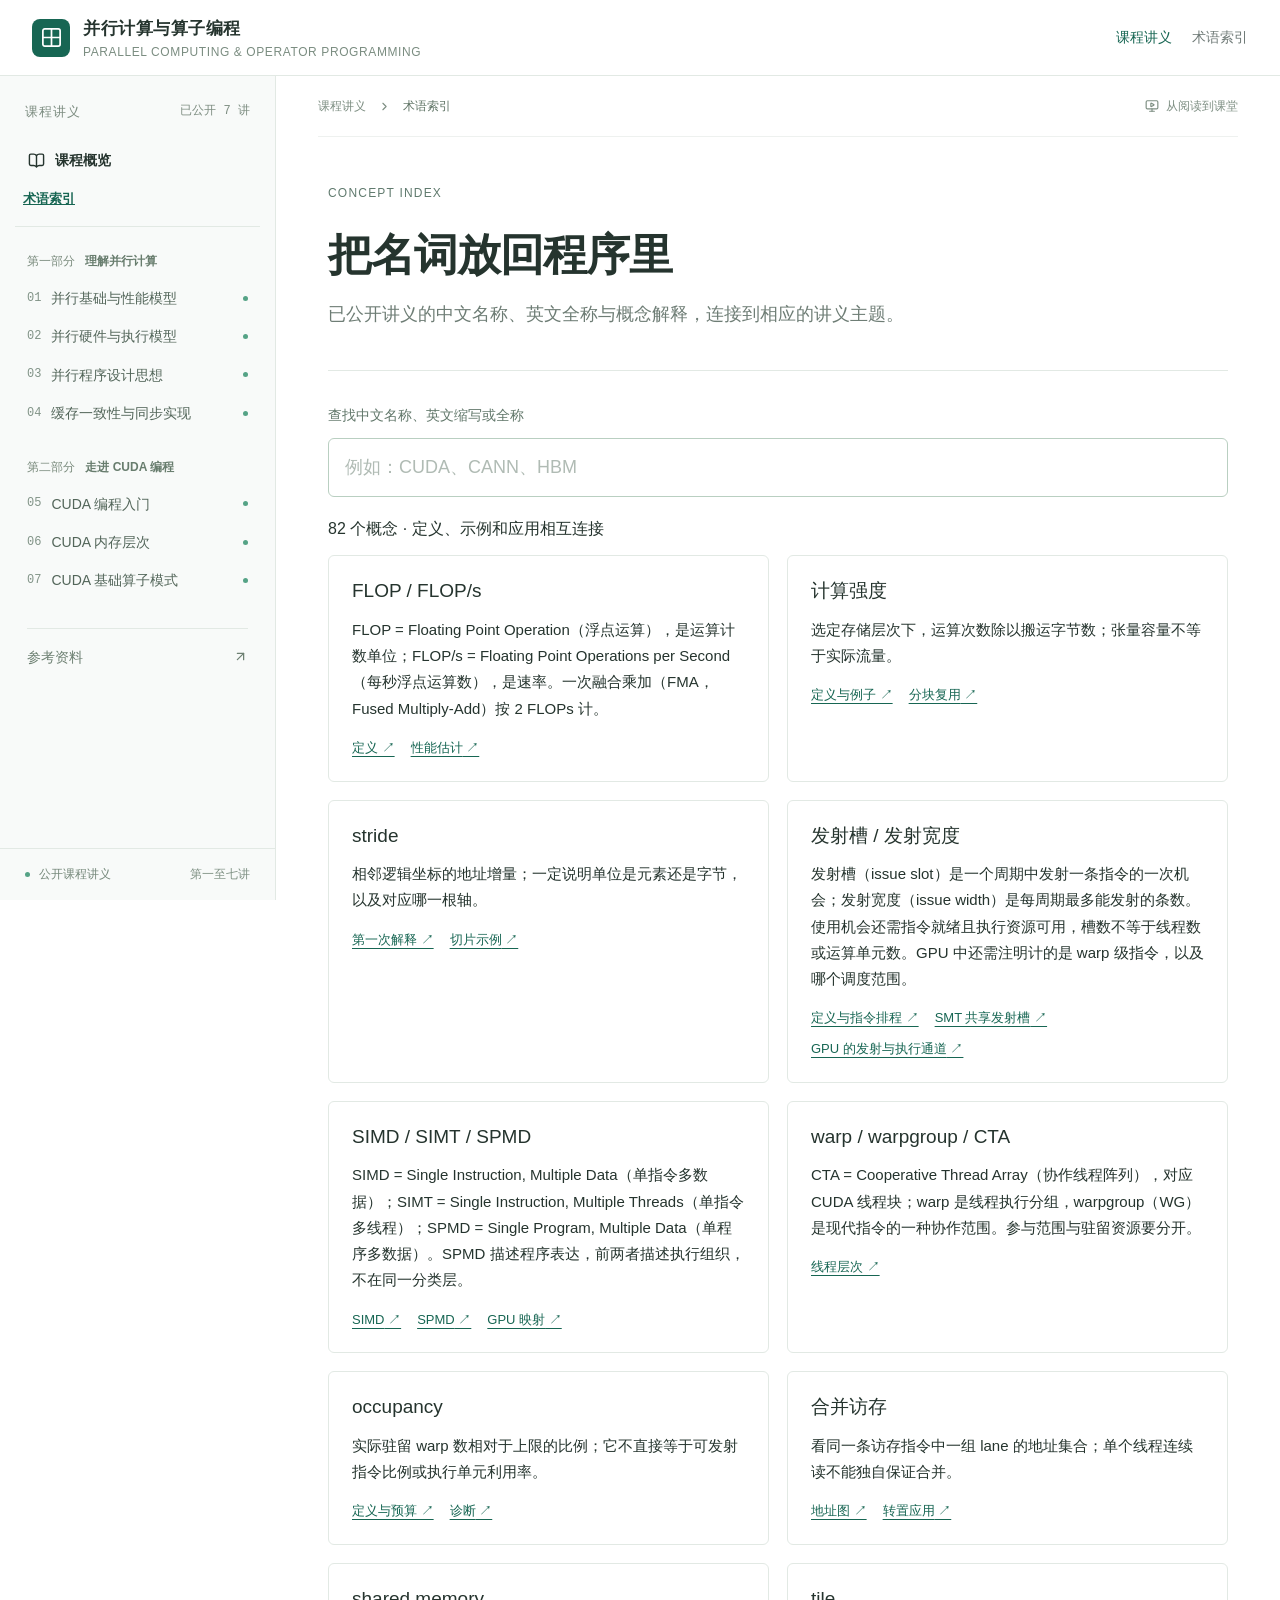
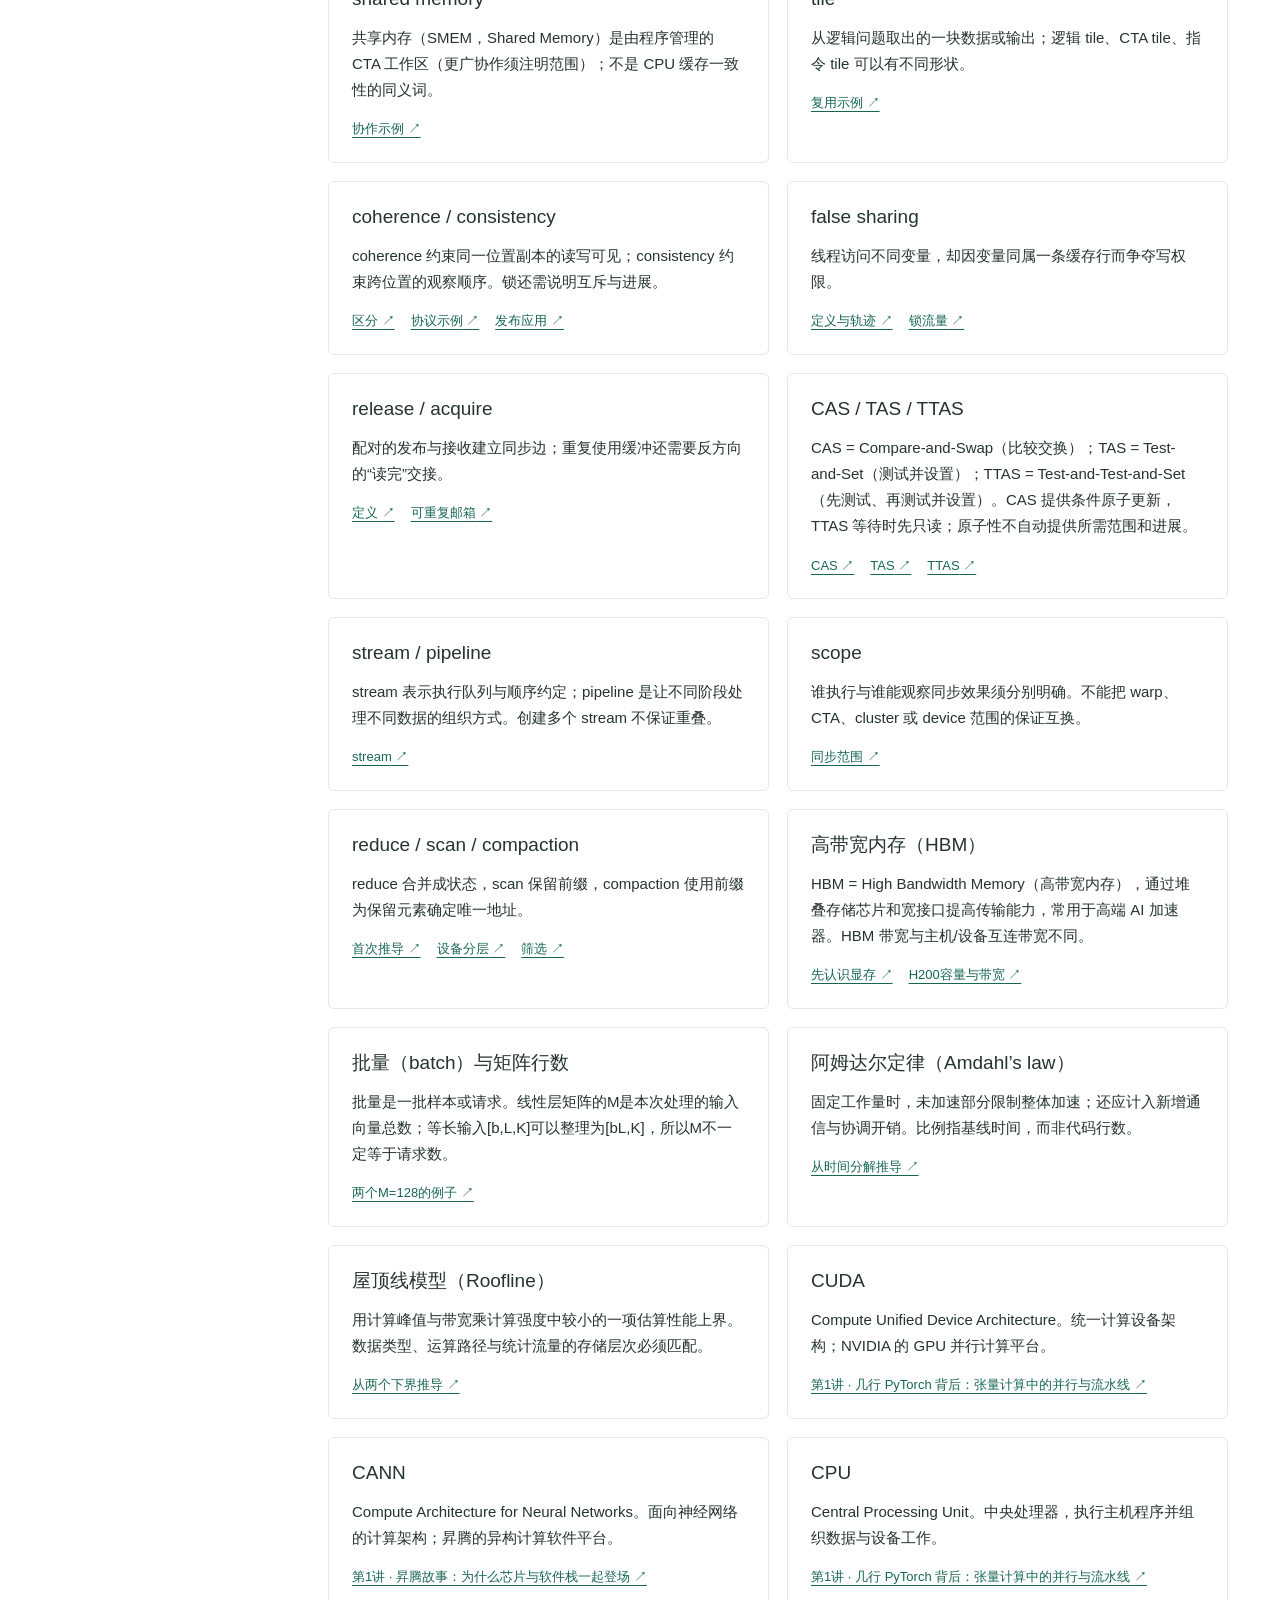
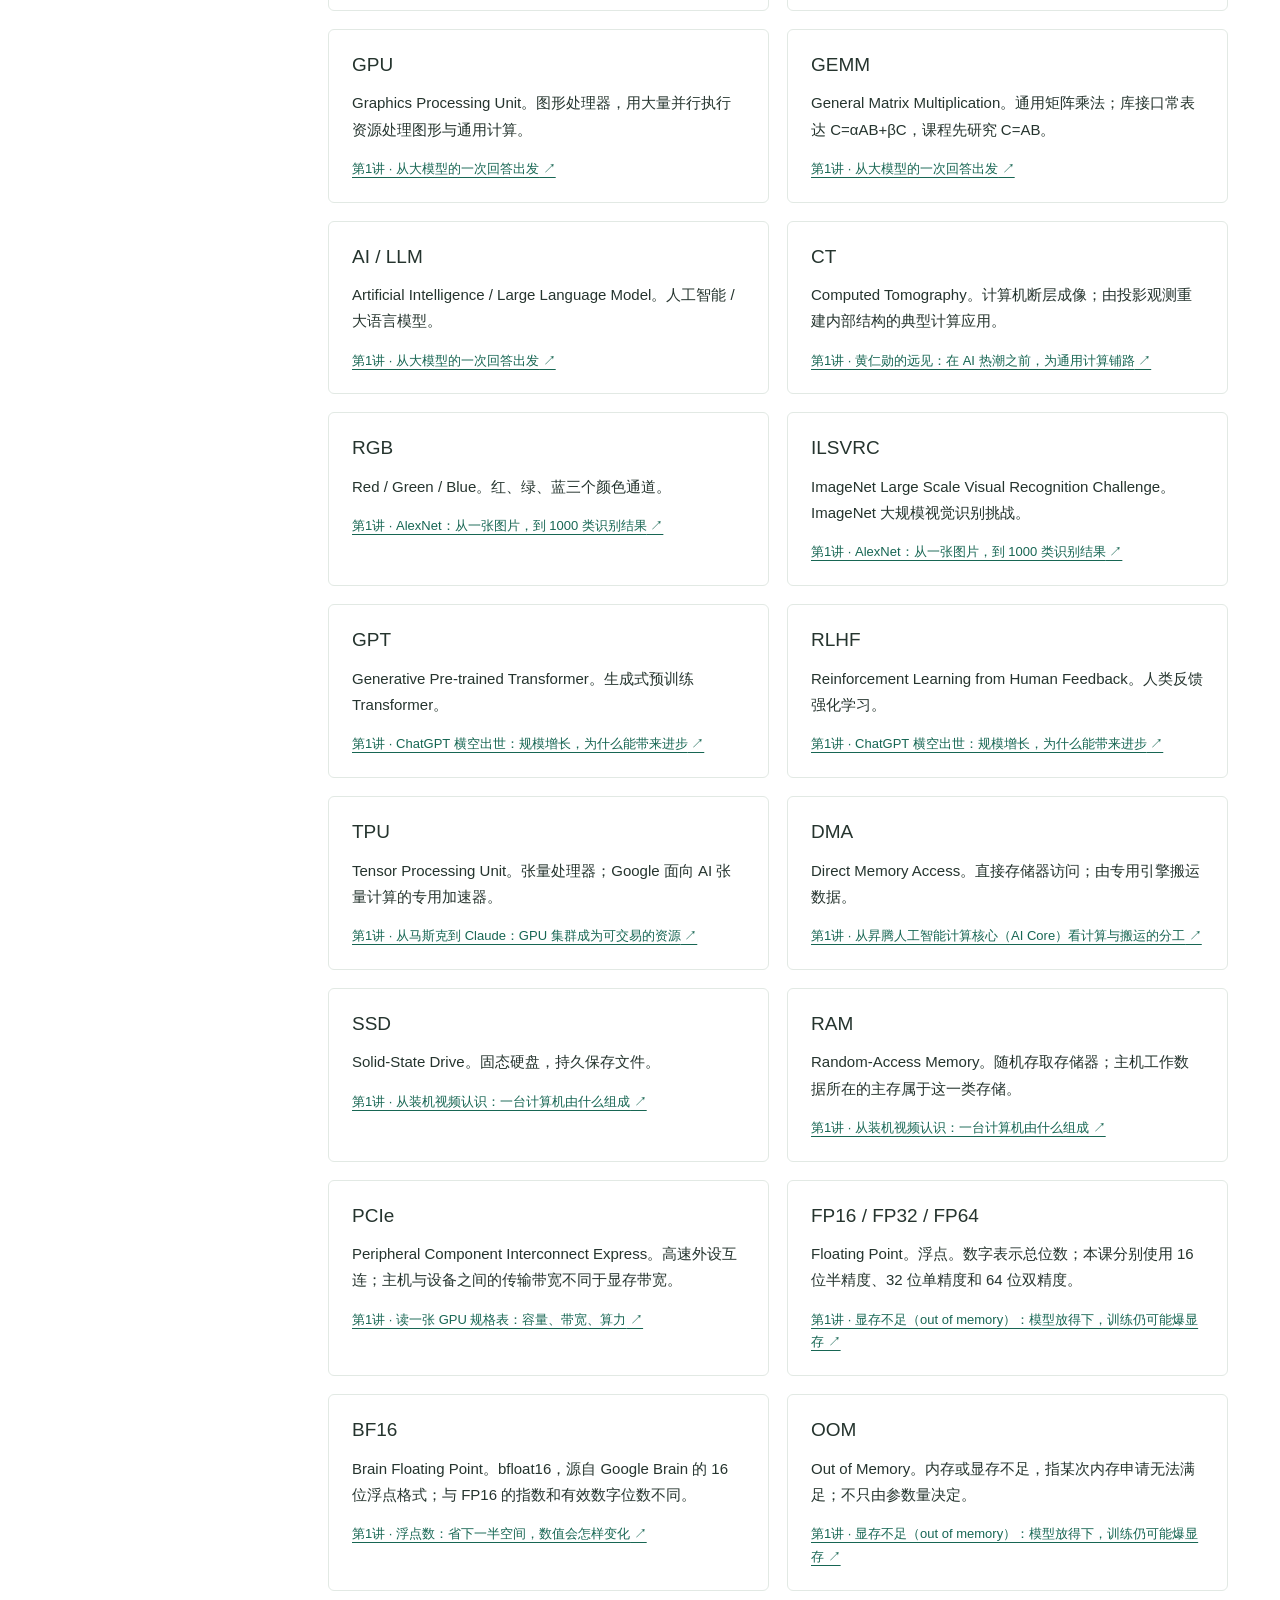
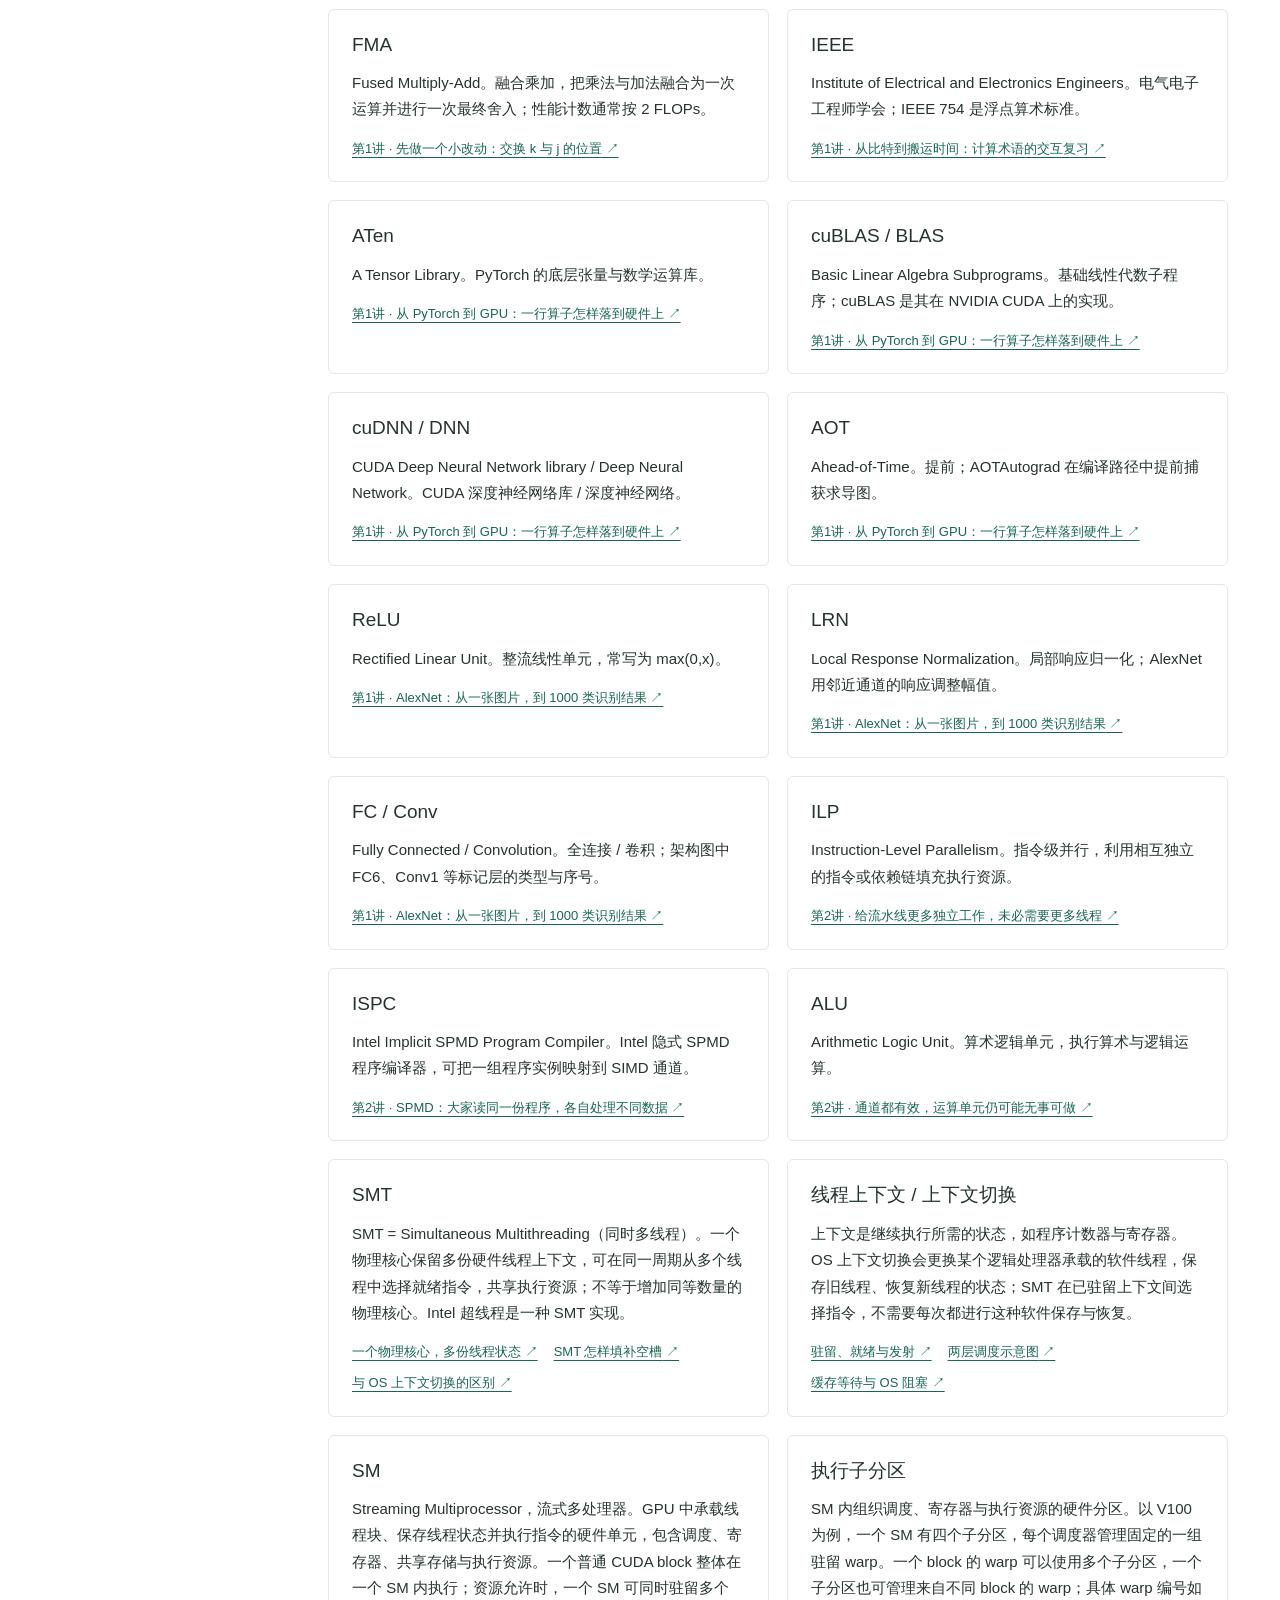
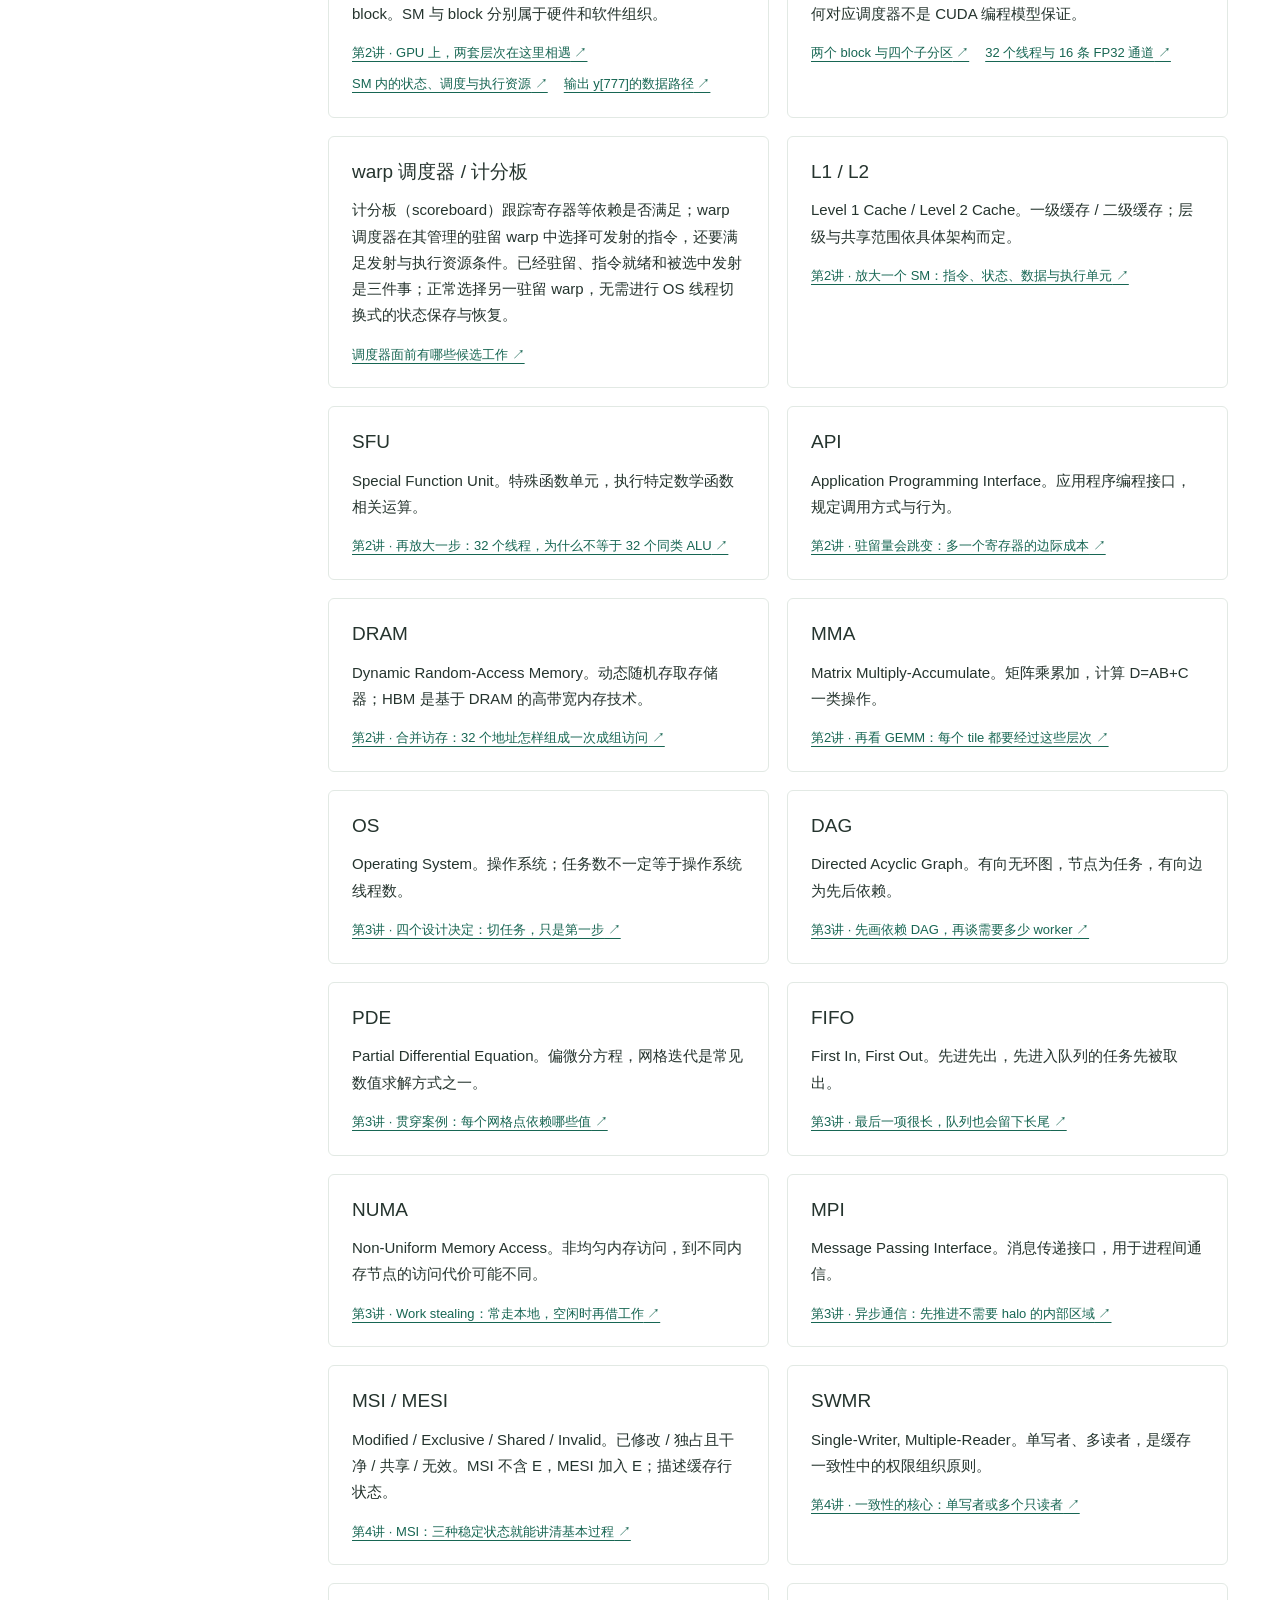
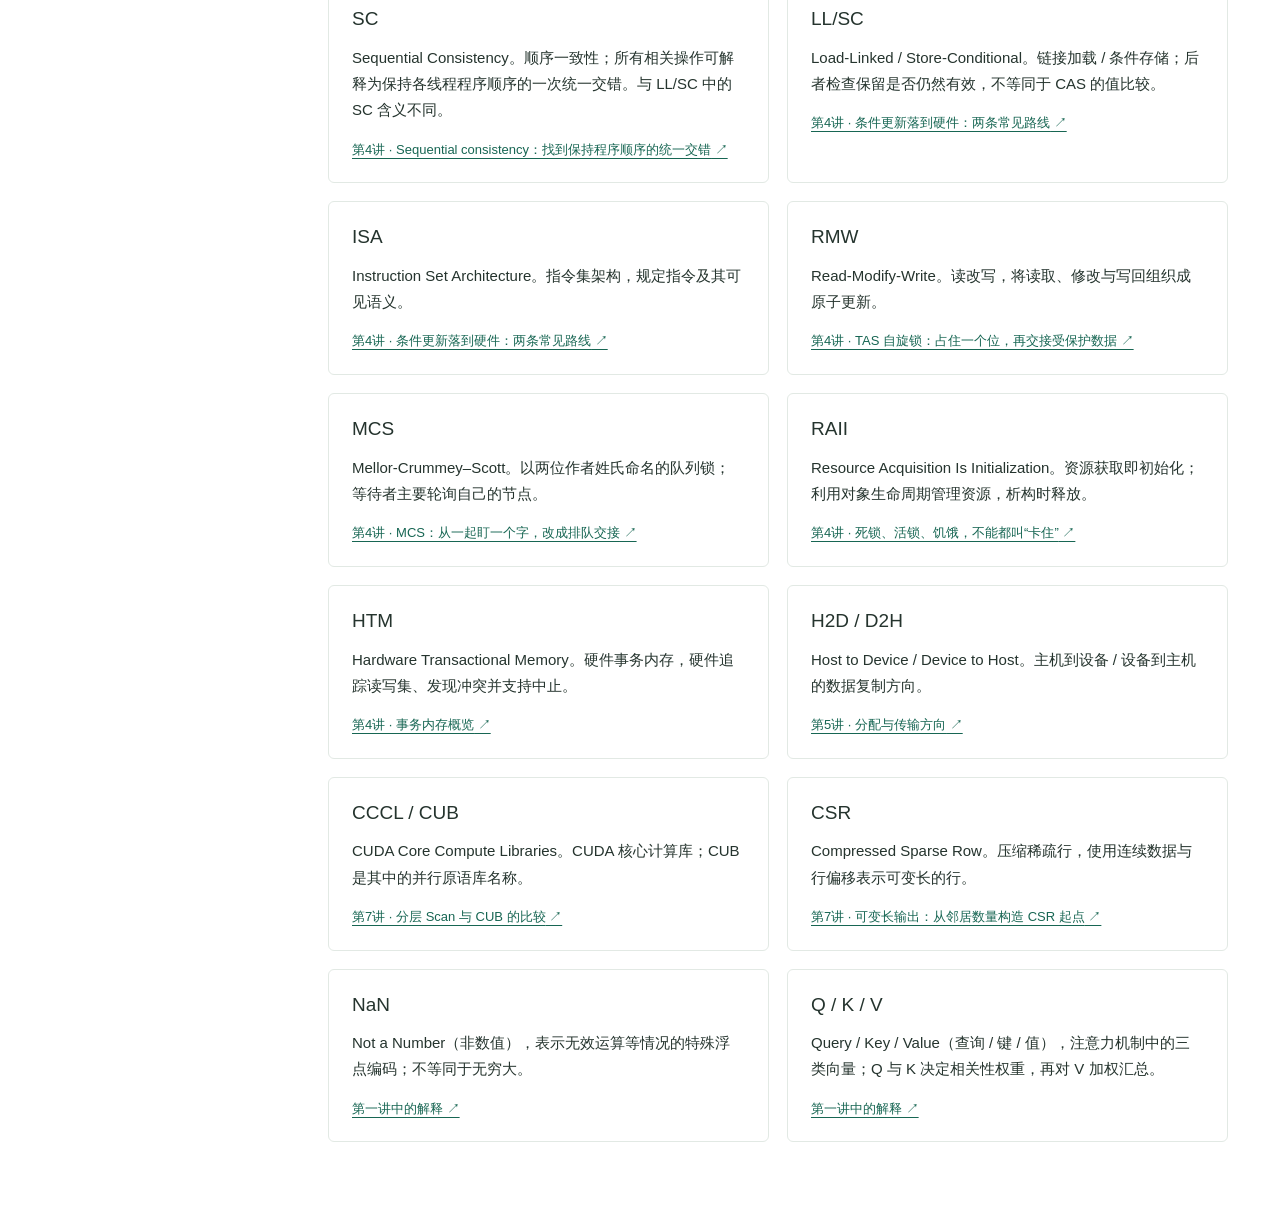
==== commit 01f74532: "Refine lecture 07 explanations and streamline classroom flow" ====
--- a/site/glossary/index.html
+++ b/site/glossary/index.html
@@ -1,4 +1,4 @@
 <!doctype html>
-<html lang="zh-CN"><head><meta charset="UTF-8"/><meta name="viewport" content="width=device-width, initial-scale=1.0"/><meta name="course-root" content="../"/><meta name="course-route" content="/glossary/"/><meta name="description" content="并行计算与算子编程课程讲义。阅读第一讲与第二讲：并行计算、性能模型、CPU/GPU硬件与执行模型。"/><title>术语索引 · 并行计算与算子编程</title><link rel="icon" type="image/svg+xml" href="../favicon.svg"/>  <script type="module" crossorigin src="../assets/index-gxL_sJGE.js"></script>
+<html lang="zh-CN"><head><meta charset="UTF-8"/><meta name="viewport" content="width=device-width, initial-scale=1.0"/><meta name="course-root" content="../"/><meta name="course-route" content="/glossary/"/><meta name="description" content="并行计算与算子编程课程讲义。阅读第一讲与第二讲：并行计算、性能模型、CPU/GPU硬件与执行模型。"/><title>术语索引 · 并行计算与算子编程</title><link rel="icon" type="image/svg+xml" href="../favicon.svg"/>  <script type="module" crossorigin src="../assets/index-BPxqfOdp.js"></script>
   <link rel="stylesheet" crossorigin href="../assets/index-CdNhGrSO.css">
-</head><body><div id="root"><div data-slot="sidebar-wrapper" style="--sidebar-width:276px;--sidebar-width-icon:3rem" class="group/sidebar-wrapper flex min-h-svh w-full has-data-[variant=inset]:bg-sidebar course-app"><a class="skip-link" href="#main-content">跳转至正文</a><header class="site-header"><a href="../" class="brand"><span class="brand-mark"><svg xmlns="http://www.w3.org/2000/svg" width="23" height="23" viewBox="0 0 24 24" fill="none" stroke="currentColor" stroke-width="1.8" stroke-linecap="round" stroke-linejoin="round" class="lucide lucide-grid2x2 lucide-grid-2x2" aria-hidden="true"><path d="M12 3v18"></path><path d="M3 12h18"></path><rect x="3" y="3" width="18" height="18" rx="2"></rect></svg></span><span>并行计算与算子编程<small>PARALLEL COMPUTING &amp; OPERATOR PROGRAMMING</small></span></a><nav class="header-nav" aria-label="网站导航"><a href="../" class="current">课程讲义</a><a href="../glossary/">术语索引</a><span class="institution"><svg xmlns="http://www.w3.org/2000/svg" width="17" height="17" viewBox="0 0 24 24" fill="none" stroke="currentColor" stroke-width="2" stroke-linecap="round" stroke-linejoin="round" class="lucide lucide-graduation-cap" aria-hidden="true"><path d="M21.42 10.922a1 1 0 0 0-.019-1.838L12.83 5.18a2 2 0 0 0-1.66 0L2.6 9.08a1 1 0 0 0 0 1.832l8.57 3.908a2 2 0 0 0 1.66 0z"></path><path d="M22 10v6"></path><path d="M6 12.5V16a6 3 0 0 0 12 0v-3.5"></path></svg>人工智能学院</span></nav></header><div class="group peer hidden text-sidebar-foreground md:block" data-state="expanded" data-collapsible="" data-variant="sidebar" data-side="left" data-slot="sidebar"><div data-slot="sidebar-gap" class="transition-[width] duration-200 ease-linear relative w-(--sidebar-width) bg-transparent group-data-[collapsible=offcanvas]:w-0 group-data-[side=right]:rotate-180 group-data-[collapsible=icon]:w-(--sidebar-width-icon)"></div><div data-slot="sidebar-container" data-side="left" class="fixed inset-y-0 z-10 hidden h-svh w-(--sidebar-width) transition-[left,right,width] duration-200 ease-linear data-[side=left]:left-0 data-[side=left]:group-data-[collapsible=offcanvas]:left-[calc(var(--sidebar-width)*-1)] data-[side=right]:right-0 data-[side=right]:group-data-[collapsible=offcanvas]:right-[calc(var(--sidebar-width)*-1)] md:flex group-data-[collapsible=icon]:w-(--sidebar-width-icon) group-data-[side=left]:border-r group-data-[side=right]:border-l course-sidebar"><div data-sidebar="sidebar" data-slot="sidebar-inner" class="bg-sidebar group-data-[variant=floating]:ring-sidebar-border group-data-[variant=floating]:rounded-lg group-data-[variant=floating]:shadow-sm group-data-[variant=floating]:ring-1 flex size-full flex-col"><div class="sidebar-heading">课程讲义 <span>已公开 7 讲</span></div><div data-slot="sidebar-content" data-sidebar="content" class="no-scrollbar gap-0 flex min-h-0 flex-1 flex-col overflow-auto group-data-[collapsible=icon]:overflow-hidden course-nav"><a href="../" class="overview-link "><svg xmlns="http://www.w3.org/2000/svg" width="17" height="17" viewBox="0 0 24 24" fill="none" stroke="currentColor" stroke-width="2" stroke-linecap="round" stroke-linejoin="round" class="lucide lucide-book-open" aria-hidden="true"><path d="M12 5v16"></path><path d="M20.001 19A2 2 0 0022 17V5a2 2 0 00-1.999-2L16 3.002A5 5 0 0012 5a5 5 0 00-4-2H4a2 2 0 00-2 2v12a2 2 0 001.999 2H8a5 5 0 014 2 5 5 0 014-2z"></path></svg>课程概览</a><div class="learning-sidebar"><a href="../glossary/" aria-current="page">术语索引</a></div><div class="nav-part"><p>第<!-- -->一<!-- -->部分 <span>理解并行计算</span></p><a href="../lectures/01-introduction/" class="lesson-link "><span class="lesson-number">01</span><span>并行基础与性能模型</span><i class="status-dot"></i></a><a href="../lectures/02-execution-models/" class="lesson-link "><span class="lesson-number">02</span><span>并行硬件与执行模型</span><i class="status-dot"></i></a><a href="../lectures/03-parallel-design/" class="lesson-link "><span class="lesson-number">03</span><span>并行程序设计思想</span><i class="status-dot"></i></a><a href="../lectures/04-memory-synchronization/" class="lesson-link "><span class="lesson-number">04</span><span>缓存一致性与同步实现</span><i class="status-dot"></i></a></div><div class="nav-part"><p>第<!-- -->二<!-- -->部分 <span>走进 CUDA 编程</span></p><a href="../lectures/05-cuda-introduction/" class="lesson-link "><span class="lesson-number">05</span><span>CUDA 编程入门</span><i class="status-dot"></i></a><a href="../lectures/06-memory-hierarchy/" class="lesson-link "><span class="lesson-number">06</span><span>CUDA 内存层次</span><i class="status-dot"></i></a><a href="../lectures/07-parallel-primitives" class="lesson-link "><span class="lesson-number">07</span><span>CUDA 基础算子模式</span><i class="status-dot"></i></a></div><a href="../#resources" class="sidebar-resource">参考资料 <svg xmlns="http://www.w3.org/2000/svg" width="15" height="15" viewBox="0 0 24 24" fill="none" stroke="currentColor" stroke-width="2" stroke-linecap="round" stroke-linejoin="round" class="lucide lucide-arrow-up-right" aria-hidden="true"><path d="M7 7h10v10"></path><path d="M7 17 17 7"></path></svg></a></div><div class="sidebar-footer"><span class="status-dot"></span>公开课程讲义 <span>第一至七讲</span></div></div></div></div><div class="site-body"><div class="breadcrumb"><div><button class="icon-button mobile-menu" aria-label="打开课程目录"><svg xmlns="http://www.w3.org/2000/svg" width="20" height="20" viewBox="0 0 24 24" fill="none" stroke="currentColor" stroke-width="2" stroke-linecap="round" stroke-linejoin="round" class="lucide lucide-menu" aria-hidden="true"><path d="M4 5h16"></path><path d="M4 12h16"></path><path d="M4 19h16"></path></svg></button><a href="../">课程讲义</a><svg xmlns="http://www.w3.org/2000/svg" width="13" height="13" viewBox="0 0 24 24" fill="none" stroke="currentColor" stroke-width="2" stroke-linecap="round" stroke-linejoin="round" class="lucide lucide-chevron-right" aria-hidden="true"><path d="m9 18 6-6-6-6"></path></svg><span>术语索引</span></div><span class="breadcrumb-note"><svg xmlns="http://www.w3.org/2000/svg" width="14" height="14" viewBox="0 0 24 24" fill="none" stroke="currentColor" stroke-width="2" stroke-linecap="round" stroke-linejoin="round" class="lucide lucide-monitor-play" aria-hidden="true"><path d="M15.033 9.44a.647.647 0 0 1 0 1.12l-4.065 2.352a.645.645 0 0 1-.968-.56V7.648a.645.645 0 0 1 .967-.56z"></path><path d="M12 17v4"></path><path d="M8 21h8"></path><rect x="2" y="3" width="20" height="14" rx="2"></rect></svg>从阅读到课堂</span></div><main id="main-content" class="learning-page"><header class="learning-hero"><span class="eyebrow">CONCEPT INDEX</span><h1>把名词放回程序里</h1><p>已公开讲义的中文名称、英文全称与概念解释，连接到相应的讲义主题。</p></header><label class="glossary-search">查找中文名称、英文缩写或全称<input type="search" placeholder="例如：CUDA、CANN、HBM" value=""/></label><p role="status">82<!-- --> 个概念 · 定义、示例和应用相互连接</p><div class="glossary-grid"><article class="glossary-card"><h2>FLOP / FLOP/s</h2><p>FLOP = Floating Point Operation（浮点运算），是运算计数单位；FLOP/s = Floating Point Operations per Second（每秒浮点运算数），是速率。一次融合乘加（FMA，Fused Multiply-Add）按 2 FLOPs 计。</p><nav><a href="../lectures/01-introduction/#flops">定义<!-- --> ↗</a><a href="../lectures/01-introduction/#roofline">性能估计<!-- --> ↗</a></nav></article><article class="glossary-card"><h2>计算强度</h2><p>选定存储层次下，运算次数除以搬运字节数；张量容量不等于实际流量。</p><nav><a href="../lectures/01-introduction/#roofline">定义与例子<!-- --> ↗</a><a href="../lectures/06-memory-hierarchy/#gemm-tile">分块复用<!-- --> ↗</a></nav></article><article class="glossary-card"><h2>stride</h2><p>相邻逻辑坐标的地址增量；一定说明单位是元素还是字节，以及对应哪一根轴。</p><nav><a href="../lectures/01-introduction/#stride">第一次解释<!-- --> ↗</a><a href="../lectures/06-memory-hierarchy/#tensor-stride">切片示例<!-- --> ↗</a></nav></article><article class="glossary-card"><h2>发射槽 / 发射宽度</h2><p>发射槽（issue slot）是一个周期中发射一条指令的一次机会；发射宽度（issue width）是每周期最多能发射的条数。使用机会还需指令就绪且执行资源可用，槽数不等于线程数或运算单元数。GPU 中还需注明计的是 warp 级指令，以及哪个调度范围。</p><nav><a href="../lectures/02-execution-models/#topic-78ba79f5da">定义与指令排程<!-- --> ↗</a><a href="../lectures/02-execution-models/#smt-issue">SMT 共享发射槽<!-- --> ↗</a><a href="../lectures/02-execution-models/#topic-e67f7d7b24">GPU 的发射与执行通道<!-- --> ↗</a></nav></article><article class="glossary-card"><h2>SIMD / SIMT / SPMD</h2><p>SIMD = Single Instruction, Multiple Data（单指令多数据）；SIMT = Single Instruction, Multiple Threads（单指令多线程）；SPMD = Single Program, Multiple Data（单程序多数据）。SPMD 描述程序表达，前两者描述执行组织，不在同一分类层。</p><nav><a href="../lectures/02-execution-models/#simd">SIMD<!-- --> ↗</a><a href="../lectures/02-execution-models/#spmd">SPMD<!-- --> ↗</a><a href="../lectures/02-execution-models/#gpu-mapping">GPU 映射<!-- --> ↗</a></nav></article><article class="glossary-card"><h2>warp / warpgroup / CTA</h2><p>CTA = Cooperative Thread Array（协作线程阵列），对应 CUDA 线程块；warp 是线程执行分组，warpgroup（WG）是现代指令的一种协作范围。参与范围与驻留资源要分开。</p><nav><a href="../lectures/02-execution-models/#gpu-mapping">线程层次<!-- --> ↗</a></nav></article><article class="glossary-card"><h2>occupancy</h2><p>实际驻留 warp 数相对于上限的比例；它不直接等于可发射指令比例或执行单元利用率。</p><nav><a href="../lectures/02-execution-models/#occupancy">定义与预算<!-- --> ↗</a><a href="../lectures/02-execution-models/#topic-c13324afe8">诊断<!-- --> ↗</a></nav></article><article class="glossary-card"><h2>合并访存</h2><p>看同一条访存指令中一组 lane 的地址集合；单个线程连续读不能独自保证合并。</p><nav><a href="../lectures/02-execution-models/#coalescing">地址图<!-- --> ↗</a><a href="../lectures/06-memory-hierarchy/#transpose">转置应用<!-- --> ↗</a></nav></article><article class="glossary-card"><h2>shared memory</h2><p>共享内存（SMEM，Shared Memory）是由程序管理的 CTA 工作区（更广协作须注明范围）；不是 CPU 缓存一致性的同义词。</p><nav><a href="../lectures/06-memory-hierarchy/#shared-barrier">协作示例<!-- --> ↗</a></nav></article><article class="glossary-card"><h2>tile</h2><p>从逻辑问题取出的一块数据或输出；逻辑 tile、CTA tile、指令 tile 可以有不同形状。</p><nav><a href="../lectures/06-memory-hierarchy/#gemm-tile">复用示例<!-- --> ↗</a></nav></article><article class="glossary-card"><h2>coherence / consistency</h2><p>coherence 约束同一位置副本的读写可见；consistency 约束跨位置的观察顺序。锁还需说明互斥与进展。</p><nav><a href="../lectures/04-memory-synchronization/#coherence-consistency">区分<!-- --> ↗</a><a href="../lectures/04-memory-synchronization/#msi">协议示例<!-- --> ↗</a><a href="../lectures/04-memory-synchronization/#mailbox">发布应用<!-- --> ↗</a></nav></article><article class="glossary-card"><h2>false sharing</h2><p>线程访问不同变量，却因变量同属一条缓存行而争夺写权限。</p><nav><a href="../lectures/04-memory-synchronization/#false-sharing">定义与轨迹<!-- --> ↗</a><a href="../lectures/04-memory-synchronization/#ttas">锁流量<!-- --> ↗</a></nav></article><article class="glossary-card"><h2>release / acquire</h2><p>配对的发布与接收建立同步边；重复使用缓冲还需要反方向的“读完”交接。</p><nav><a href="../lectures/04-memory-synchronization/#release-acquire">定义<!-- --> ↗</a><a href="../lectures/04-memory-synchronization/#mailbox">可重复邮箱<!-- --> ↗</a></nav></article><article class="glossary-card"><h2>CAS / TAS / TTAS</h2><p>CAS = Compare-and-Swap（比较交换）；TAS = Test-and-Set（测试并设置）；TTAS = Test-and-Test-and-Set（先测试、再测试并设置）。CAS 提供条件原子更新，TTAS 等待时先只读；原子性不自动提供所需范围和进展。</p><nav><a href="../lectures/04-memory-synchronization/#cas">CAS<!-- --> ↗</a><a href="../lectures/04-memory-synchronization/#tas">TAS<!-- --> ↗</a><a href="../lectures/04-memory-synchronization/#ttas">TTAS<!-- --> ↗</a></nav></article><article class="glossary-card"><h2>stream / pipeline</h2><p>stream 表示执行队列与顺序约定；pipeline 是让不同阶段处理不同数据的组织方式。创建多个 stream 不保证重叠。</p><nav><a href="../lectures/06-memory-hierarchy/#stream">stream<!-- --> ↗</a></nav></article><article class="glossary-card"><h2>scope</h2><p>谁执行与谁能观察同步效果须分别明确。不能把 warp、CTA、cluster 或 device 范围的保证互换。</p><nav><a href="../lectures/04-memory-synchronization/#cuda-scope">同步范围<!-- --> ↗</a></nav></article><article class="glossary-card"><h2>reduce / scan / compaction</h2><p>reduce 合并成状态，scan 保留前缀，compaction 使用前缀为保留元素确定唯一地址。</p><nav><a href="../lectures/03-parallel-design/#scan">首次推导<!-- --> ↗</a><a href="../lectures/07-parallel-primitives#scan">设备分层<!-- --> ↗</a><a href="../lectures/07-parallel-primitives#compaction">筛选<!-- --> ↗</a></nav></article><article class="glossary-card"><h2>高带宽内存（HBM）</h2><p>HBM = High Bandwidth Memory（高带宽内存），通过堆叠存储芯片和宽接口提高传输能力，常用于高端 AI 加速器。HBM 带宽与主机/设备互连带宽不同。</p><nav><a href="../lectures/01-introduction/#topic-780ce96d94">先认识显存<!-- --> ↗</a><a href="../lectures/01-introduction/#topic-2b6b745ae9">H200容量与带宽<!-- --> ↗</a></nav></article><article class="glossary-card"><h2>批量（batch）与矩阵行数</h2><p>批量是一批样本或请求。线性层矩阵的M是本次处理的输入向量总数；等长输入[b,L,K]可以整理为[bL,K]，所以M不一定等于请求数。</p><nav><a href="../lectures/01-introduction/#topic-a79ed01e4b">两个M=128的例子<!-- --> ↗</a></nav></article><article class="glossary-card"><h2>阿姆达尔定律（Amdahl’s law）</h2><p>固定工作量时，未加速部分限制整体加速；还应计入新增通信与协调开销。比例指基线时间，而非代码行数。</p><nav><a href="../lectures/01-introduction/#amdahl">从时间分解推导<!-- --> ↗</a></nav></article><article class="glossary-card"><h2>屋顶线模型（Roofline）</h2><p>用计算峰值与带宽乘计算强度中较小的一项估算性能上界。数据类型、运算路径与统计流量的存储层次必须匹配。</p><nav><a href="../lectures/01-introduction/#roofline">从两个下界推导<!-- --> ↗</a></nav></article><article class="glossary-card"><h2>CUDA</h2><p>Compute Unified Device Architecture。统一计算设备架构；NVIDIA 的 GPU 并行计算平台。</p><nav><a href="../lectures/01-introduction/#topic-84bc29a7d3">第1讲 · 几行 PyTorch 背后：张量计算中的并行与流水线<!-- --> ↗</a></nav></article><article class="glossary-card"><h2>CANN</h2><p>Compute Architecture for Neural Networks。面向神经网络的计算架构；昇腾的异构计算软件平台。</p><nav><a href="../lectures/01-introduction/#topic-835acc98f9">第1讲 · 昇腾故事：为什么芯片与软件栈一起登场<!-- --> ↗</a></nav></article><article class="glossary-card"><h2>CPU</h2><p>Central Processing Unit。中央处理器，执行主机程序并组织数据与设备工作。</p><nav><a href="../lectures/01-introduction/#topic-84bc29a7d3">第1讲 · 几行 PyTorch 背后：张量计算中的并行与流水线<!-- --> ↗</a></nav></article><article class="glossary-card"><h2>GPU</h2><p>Graphics Processing Unit。图形处理器，用大量并行执行资源处理图形与通用计算。</p><nav><a href="../lectures/01-introduction/#topic-df641130b6">第1讲 · 从大模型的一次回答出发<!-- --> ↗</a></nav></article><article class="glossary-card"><h2>GEMM</h2><p>General Matrix Multiplication。通用矩阵乘法；库接口常表达 C=αAB+βC，课程先研究 C=AB。</p><nav><a href="../lectures/01-introduction/#topic-df641130b6">第1讲 · 从大模型的一次回答出发<!-- --> ↗</a></nav></article><article class="glossary-card"><h2>AI / LLM</h2><p>Artificial Intelligence / Large Language Model。人工智能 / 大语言模型。</p><nav><a href="../lectures/01-introduction/#topic-df641130b6">第1讲 · 从大模型的一次回答出发<!-- --> ↗</a></nav></article><article class="glossary-card"><h2>CT</h2><p>Computed Tomography。计算机断层成像；由投影观测重建内部结构的典型计算应用。</p><nav><a href="../lectures/01-introduction/#topic-4c1fc6db70">第1讲 · 黄仁勋的远见：在 AI 热潮之前，为通用计算铺路<!-- --> ↗</a></nav></article><article class="glossary-card"><h2>RGB</h2><p>Red / Green / Blue。红、绿、蓝三个颜色通道。</p><nav><a href="../lectures/01-introduction/#topic-f200a8c41d">第1讲 · AlexNet：从一张图片，到 1000 类识别结果<!-- --> ↗</a></nav></article><article class="glossary-card"><h2>ILSVRC</h2><p>ImageNet Large Scale Visual Recognition Challenge。ImageNet 大规模视觉识别挑战。</p><nav><a href="../lectures/01-introduction/#topic-f200a8c41d">第1讲 · AlexNet：从一张图片，到 1000 类识别结果<!-- --> ↗</a></nav></article><article class="glossary-card"><h2>GPT</h2><p>Generative Pre-trained Transformer。生成式预训练 Transformer。</p><nav><a href="../lectures/01-introduction/#topic-9524927090">第1讲 · ChatGPT 横空出世：规模增长，为什么能带来进步<!-- --> ↗</a></nav></article><article class="glossary-card"><h2>RLHF</h2><p>Reinforcement Learning from Human Feedback。人类反馈强化学习。</p><nav><a href="../lectures/01-introduction/#topic-9524927090">第1讲 · ChatGPT 横空出世：规模增长，为什么能带来进步<!-- --> ↗</a></nav></article><article class="glossary-card"><h2>TPU</h2><p>Tensor Processing Unit。张量处理器；Google 面向 AI 张量计算的专用加速器。</p><nav><a href="../lectures/01-introduction/#topic-684088cadf">第1讲 · 从马斯克到 Claude：GPU 集群成为可交易的资源<!-- --> ↗</a></nav></article><article class="glossary-card"><h2>DMA</h2><p>Direct Memory Access。直接存储器访问；由专用引擎搬运数据。</p><nav><a href="../lectures/01-introduction/#topic-9029766ea1">第1讲 · 从昇腾人工智能计算核心（AI Core）看计算与搬运的分工<!-- --> ↗</a></nav></article><article class="glossary-card"><h2>SSD</h2><p>Solid-State Drive。固态硬盘，持久保存文件。</p><nav><a href="../lectures/01-introduction/#topic-780ce96d94">第1讲 · 从装机视频认识：一台计算机由什么组成<!-- --> ↗</a></nav></article><article class="glossary-card"><h2>RAM</h2><p>Random-Access Memory。随机存取存储器；主机工作数据所在的主存属于这一类存储。</p><nav><a href="../lectures/01-introduction/#topic-780ce96d94">第1讲 · 从装机视频认识：一台计算机由什么组成<!-- --> ↗</a></nav></article><article class="glossary-card"><h2>PCIe</h2><p>Peripheral Component Interconnect Express。高速外设互连；主机与设备之间的传输带宽不同于显存带宽。</p><nav><a href="../lectures/01-introduction/#topic-2b6b745ae9">第1讲 · 读一张 GPU 规格表：容量、带宽、算力<!-- --> ↗</a></nav></article><article class="glossary-card"><h2>FP16 / FP32 / FP64</h2><p>Floating Point。浮点。数字表示总位数；本课分别使用 16 位半精度、32 位单精度和 64 位双精度。</p><nav><a href="../lectures/01-introduction/#topic-0fcd9d8cdb">第1讲 · 显存不足（out of memory）：模型放得下，训练仍可能爆显存<!-- --> ↗</a></nav></article><article class="glossary-card"><h2>BF16</h2><p>Brain Floating Point。bfloat16，源自 Google Brain 的 16 位浮点格式；与 FP16 的指数和有效数字位数不同。</p><nav><a href="../lectures/01-introduction/#floating-point">第1讲 · 浮点数：省下一半空间，数值会怎样变化<!-- --> ↗</a></nav></article><article class="glossary-card"><h2>OOM</h2><p>Out of Memory。内存或显存不足，指某次内存申请无法满足；不只由参数量决定。</p><nav><a href="../lectures/01-introduction/#topic-0fcd9d8cdb">第1讲 · 显存不足（out of memory）：模型放得下，训练仍可能爆显存<!-- --> ↗</a></nav></article><article class="glossary-card"><h2>FMA</h2><p>Fused Multiply-Add。融合乘加，把乘法与加法融合为一次运算并进行一次最终舍入；性能计数通常按 2 FLOPs。</p><nav><a href="../lectures/01-introduction/#topic-cdda6e7786">第1讲 · 先做一个小改动：交换 k 与 j 的位置<!-- --> ↗</a></nav></article><article class="glossary-card"><h2>IEEE</h2><p>Institute of Electrical and Electronics Engineers。电气电子工程师学会；IEEE 754 是浮点算术标准。</p><nav><a href="../lectures/01-introduction/#bits-bytes">第1讲 · 从比特到搬运时间：计算术语的交互复习<!-- --> ↗</a></nav></article><article class="glossary-card"><h2>ATen</h2><p>A Tensor Library。PyTorch 的底层张量与数学运算库。</p><nav><a href="../lectures/01-introduction/#topic-dc750aafa2">第1讲 · 从 PyTorch 到 GPU：一行算子怎样落到硬件上<!-- --> ↗</a></nav></article><article class="glossary-card"><h2>cuBLAS / BLAS</h2><p>Basic Linear Algebra Subprograms。基础线性代数子程序；cuBLAS 是其在 NVIDIA CUDA 上的实现。</p><nav><a href="../lectures/01-introduction/#topic-dc750aafa2">第1讲 · 从 PyTorch 到 GPU：一行算子怎样落到硬件上<!-- --> ↗</a></nav></article><article class="glossary-card"><h2>cuDNN / DNN</h2><p>CUDA Deep Neural Network library / Deep Neural Network。CUDA 深度神经网络库 / 深度神经网络。</p><nav><a href="../lectures/01-introduction/#topic-dc750aafa2">第1讲 · 从 PyTorch 到 GPU：一行算子怎样落到硬件上<!-- --> ↗</a></nav></article><article class="glossary-card"><h2>AOT</h2><p>Ahead-of-Time。提前；AOTAutograd 在编译路径中提前捕获求导图。</p><nav><a href="../lectures/01-introduction/#topic-dc750aafa2">第1讲 · 从 PyTorch 到 GPU：一行算子怎样落到硬件上<!-- --> ↗</a></nav></article><article class="glossary-card"><h2>ReLU</h2><p>Rectified Linear Unit。整流线性单元，常写为 max(0,x)。</p><nav><a href="../lectures/01-introduction/#topic-f200a8c41d">第1讲 · AlexNet：从一张图片，到 1000 类识别结果<!-- --> ↗</a></nav></article><article class="glossary-card"><h2>LRN</h2><p>Local Response Normalization。局部响应归一化；AlexNet 用邻近通道的响应调整幅值。</p><nav><a href="../lectures/01-introduction/#topic-f200a8c41d">第1讲 · AlexNet：从一张图片，到 1000 类识别结果<!-- --> ↗</a></nav></article><article class="glossary-card"><h2>FC / Conv</h2><p>Fully Connected / Convolution。全连接 / 卷积；架构图中 FC6、Conv1 等标记层的类型与序号。</p><nav><a href="../lectures/01-introduction/#topic-f200a8c41d">第1讲 · AlexNet：从一张图片，到 1000 类识别结果<!-- --> ↗</a></nav></article><article class="glossary-card"><h2>ILP</h2><p>Instruction-Level Parallelism。指令级并行，利用相互独立的指令或依赖链填充执行资源。</p><nav><a href="../lectures/02-execution-models/#topic-f1ace3329d">第2讲 · 给流水线更多独立工作，未必需要更多线程<!-- --> ↗</a></nav></article><article class="glossary-card"><h2>ISPC</h2><p>Intel Implicit SPMD Program Compiler。Intel 隐式 SPMD 程序编译器，可把一组程序实例映射到 SIMD 通道。</p><nav><a href="../lectures/02-execution-models/#spmd">第2讲 · SPMD：大家读同一份程序，各自处理不同数据<!-- --> ↗</a></nav></article><article class="glossary-card"><h2>ALU</h2><p>Arithmetic Logic Unit。算术逻辑单元，执行算术与逻辑运算。</p><nav><a href="../lectures/02-execution-models/#topic-cf520e40fc">第2讲 · 通道都有效，运算单元仍可能无事可做<!-- --> ↗</a></nav></article><article class="glossary-card"><h2>SMT</h2><p>SMT = Simultaneous Multithreading（同时多线程）。一个物理核心保留多份硬件线程上下文，可在同一周期从多个线程中选择就绪指令，共享执行资源；不等于增加同等数量的物理核心。Intel 超线程是一种 SMT 实现。</p><nav><a href="../lectures/02-execution-models/#topic-b4f4690fa0">一个物理核心，多份线程状态<!-- --> ↗</a><a href="../lectures/02-execution-models/#smt-issue">SMT 怎样填补空槽<!-- --> ↗</a><a href="../lectures/02-execution-models/#context-switch">与 OS 上下文切换的区别<!-- --> ↗</a></nav></article><article class="glossary-card"><h2>线程上下文 / 上下文切换</h2><p>上下文是继续执行所需的状态，如程序计数器与寄存器。OS 上下文切换会更换某个逻辑处理器承载的软件线程，保存旧线程、恢复新线程的状态；SMT 在已驻留上下文间选择指令，不需要每次都进行这种软件保存与恢复。</p><nav><a href="../lectures/02-execution-models/#latency-hiding">驻留、就绪与发射<!-- --> ↗</a><a href="../lectures/02-execution-models/#context-switch">两层调度示意图<!-- --> ↗</a><a href="../lectures/02-execution-models/#scheduling-layers">缓存等待与 OS 阻塞<!-- --> ↗</a></nav></article><article class="glossary-card"><h2>SM</h2><p>Streaming Multiprocessor，流式多处理器。GPU 中承载线程块、保存线程状态并执行指令的硬件单元，包含调度、寄存器、共享存储与执行资源。一个普通 CUDA block 整体在一个 SM 内执行；资源允许时，一个 SM 可同时驻留多个 block。SM 与 block 分别属于硬件和软件组织。</p><nav><a href="../lectures/02-execution-models/#gpu-mapping">第2讲 · GPU 上，两套层次在这里相遇<!-- --> ↗</a><a href="../lectures/02-execution-models/#topic-5f81da1407">SM 内的状态、调度与执行资源<!-- --> ↗</a><a href="../lectures/02-execution-models/#sm-instruction-path">输出 y[777]的数据路径<!-- --> ↗</a></nav></article><article class="glossary-card"><h2>执行子分区</h2><p>SM 内组织调度、寄存器与执行资源的硬件分区。以 V100 为例，一个 SM 有四个子分区，每个调度器管理固定的一组驻留 warp。一个 block 的 warp 可以使用多个子分区，一个子分区也可管理来自不同 block 的 warp；具体 warp 编号如何对应调度器不是 CUDA 编程模型保证。</p><nav><a href="../lectures/02-execution-models/#sm-warp-placement">两个 block 与四个子分区<!-- --> ↗</a><a href="../lectures/02-execution-models/#topic-e67f7d7b24">32 个线程与 16 条 FP32 通道<!-- --> ↗</a></nav></article><article class="glossary-card"><h2>warp 调度器 / 计分板</h2><p>计分板（scoreboard）跟踪寄存器等依赖是否满足；warp 调度器在其管理的驻留 warp 中选择可发射的指令，还要满足发射与执行资源条件。已经驻留、指令就绪和被选中发射是三件事；正常选择另一驻留 warp，无需进行 OS 线程切换式的状态保存与恢复。</p><nav><a href="../lectures/02-execution-models/#topic-4238b4cef4">调度器面前有哪些候选工作<!-- --> ↗</a></nav></article><article class="glossary-card"><h2>L1 / L2</h2><p>Level 1 Cache / Level 2 Cache。一级缓存 / 二级缓存；层级与共享范围依具体架构而定。</p><nav><a href="../lectures/02-execution-models/#topic-5f81da1407">第2讲 · 放大一个 SM：指令、状态、数据与执行单元<!-- --> ↗</a></nav></article><article class="glossary-card"><h2>SFU</h2><p>Special Function Unit。特殊函数单元，执行特定数学函数相关运算。</p><nav><a href="../lectures/02-execution-models/#topic-e67f7d7b24">第2讲 · 再放大一步：32 个线程，为什么不等于 32 个同类 ALU<!-- --> ↗</a></nav></article><article class="glossary-card"><h2>API</h2><p>Application Programming Interface。应用程序编程接口，规定调用方式与行为。</p><nav><a href="../lectures/02-execution-models/#topic-4b3029ce67">第2讲 · 驻留量会跳变：多一个寄存器的边际成本<!-- --> ↗</a></nav></article><article class="glossary-card"><h2>DRAM</h2><p>Dynamic Random-Access Memory。动态随机存取存储器；HBM 是基于 DRAM 的高带宽内存技术。</p><nav><a href="../lectures/02-execution-models/#coalescing">第2讲 · 合并访存：32 个地址怎样组成一次成组访问<!-- --> ↗</a></nav></article><article class="glossary-card"><h2>MMA</h2><p>Matrix Multiply-Accumulate。矩阵乘累加，计算 D=AB+C 一类操作。</p><nav><a href="../lectures/02-execution-models/#topic-e1d078f49f">第2讲 · 再看 GEMM：每个 tile 都要经过这些层次<!-- --> ↗</a></nav></article><article class="glossary-card"><h2>OS</h2><p>Operating System。操作系统；任务数不一定等于操作系统线程数。</p><nav><a href="../lectures/03-parallel-design/#topic-b54650ce85">第3讲 · 四个设计决定：切任务，只是第一步<!-- --> ↗</a></nav></article><article class="glossary-card"><h2>DAG</h2><p>Directed Acyclic Graph。有向无环图，节点为任务，有向边为先后依赖。</p><nav><a href="../lectures/03-parallel-design/#topic-3a27674888">第3讲 · 先画依赖 DAG，再谈需要多少 worker<!-- --> ↗</a></nav></article><article class="glossary-card"><h2>PDE</h2><p>Partial Differential Equation。偏微分方程，网格迭代是常见数值求解方式之一。</p><nav><a href="../lectures/03-parallel-design/#topic-8a0293c1b3">第3讲 · 贯穿案例：每个网格点依赖哪些值<!-- --> ↗</a></nav></article><article class="glossary-card"><h2>FIFO</h2><p>First In, First Out。先进先出，先进入队列的任务先被取出。</p><nav><a href="../lectures/03-parallel-design/#topic-19de7308d2">第3讲 · 最后一项很长，队列也会留下长尾<!-- --> ↗</a></nav></article><article class="glossary-card"><h2>NUMA</h2><p>Non-Uniform Memory Access。非均匀内存访问，到不同内存节点的访问代价可能不同。</p><nav><a href="../lectures/03-parallel-design/#topic-b1729f339d">第3讲 · Work stealing：常走本地，空闲时再借工作<!-- --> ↗</a></nav></article><article class="glossary-card"><h2>MPI</h2><p>Message Passing Interface。消息传递接口，用于进程间通信。</p><nav><a href="../lectures/03-parallel-design/#topic-9058bb36be">第3讲 · 异步通信：先推进不需要 halo 的内部区域<!-- --> ↗</a></nav></article><article class="glossary-card"><h2>MSI / MESI</h2><p>Modified / Exclusive / Shared / Invalid。已修改 / 独占且干净 / 共享 / 无效。MSI 不含 E，MESI 加入 E；描述缓存行状态。</p><nav><a href="../lectures/04-memory-synchronization/#msi">第4讲 · MSI：三种稳定状态就能讲清基本过程<!-- --> ↗</a></nav></article><article class="glossary-card"><h2>SWMR</h2><p>Single-Writer, Multiple-Reader。单写者、多读者，是缓存一致性中的权限组织原则。</p><nav><a href="../lectures/04-memory-synchronization/#topic-e565b085b8">第4讲 · 一致性的核心：单写者或多个只读者<!-- --> ↗</a></nav></article><article class="glossary-card"><h2>SC</h2><p>Sequential Consistency。顺序一致性；所有相关操作可解释为保持各线程程序顺序的一次统一交错。与 LL/SC 中的 SC 含义不同。</p><nav><a href="../lectures/04-memory-synchronization/#topic-02fd5c5e5e">第4讲 · Sequential consistency：找到保持程序顺序的统一交错<!-- --> ↗</a></nav></article><article class="glossary-card"><h2>LL/SC</h2><p>Load-Linked / Store-Conditional。链接加载 / 条件存储；后者检查保留是否仍然有效，不等同于 CAS 的值比较。</p><nav><a href="../lectures/04-memory-synchronization/#topic-52a85da08e">第4讲 · 条件更新落到硬件：两条常见路线<!-- --> ↗</a></nav></article><article class="glossary-card"><h2>ISA</h2><p>Instruction Set Architecture。指令集架构，规定指令及其可见语义。</p><nav><a href="../lectures/04-memory-synchronization/#topic-52a85da08e">第4讲 · 条件更新落到硬件：两条常见路线<!-- --> ↗</a></nav></article><article class="glossary-card"><h2>RMW</h2><p>Read-Modify-Write。读改写，将读取、修改与写回组织成原子更新。</p><nav><a href="../lectures/04-memory-synchronization/#tas">第4讲 · TAS 自旋锁：占住一个位，再交接受保护数据<!-- --> ↗</a></nav></article><article class="glossary-card"><h2>MCS</h2><p>Mellor-Crummey–Scott。以两位作者姓氏命名的队列锁；等待者主要轮询自己的节点。</p><nav><a href="../lectures/04-memory-synchronization/#topic-336cdce0b0">第4讲 · MCS：从一起盯一个字，改成排队交接<!-- --> ↗</a></nav></article><article class="glossary-card"><h2>RAII</h2><p>Resource Acquisition Is Initialization。资源获取即初始化；利用对象生命周期管理资源，析构时释放。</p><nav><a href="../lectures/04-memory-synchronization/#topic-1217a76fee">第4讲 · 死锁、活锁、饥饿，不能都叫“卡住”<!-- --> ↗</a></nav></article><article class="glossary-card"><h2>HTM</h2><p>Hardware Transactional Memory。硬件事务内存，硬件追踪读写集、发现冲突并支持中止。</p><nav><a href="../lectures/04-memory-synchronization/#transactions">第4讲 · 事务内存概览<!-- --> ↗</a></nav></article><article class="glossary-card"><h2>H2D / D2H</h2><p>Host to Device / Device to Host。主机到设备 / 设备到主机的数据复制方向。</p><nav><a href="../lectures/05-cuda-introduction/#topic-7cc4d89071">第5讲 · 分配与传输方向<!-- --> ↗</a></nav></article><article class="glossary-card"><h2>CCCL / CUB</h2><p>CUDA Core Compute Libraries。CUDA 核心计算库；CUB 是其中的并行原语库名称。</p><nav><a href="../lectures/07-parallel-primitives#topic-457f83ad07">第7讲 · 库提供的 scan：把通用边界交给成熟实现<!-- --> ↗</a></nav></article><article class="glossary-card"><h2>CSR</h2><p>Compressed Sparse Row。压缩稀疏行，使用连续数据与行偏移表示可变长的行。</p><nav><a href="../lectures/07-parallel-primitives#topic-776ef2637c">第7讲 · 可变长输出：从邻居数量构造 CSR 起点<!-- --> ↗</a></nav></article><article class="glossary-card"><h2>NaN</h2><p>Not a Number（非数值），表示无效运算等情况的特殊浮点编码；不等同于无穷大。</p><nav><a href="../lectures/01-introduction/#floating-point">第一讲中的解释<!-- --> ↗</a></nav></article><article class="glossary-card"><h2>Q / K / V</h2><p>Query / Key / Value（查询 / 键 / 值），注意力机制中的三类向量；Q 与 K 决定相关性权重，再对 V 加权汇总。</p><nav><a href="../lectures/01-introduction/#topic-560fa5b8af">第一讲中的解释<!-- --> ↗</a></nav></article></div></main></div></div></div></body></html>
+</head><body><div id="root"><div data-slot="sidebar-wrapper" style="--sidebar-width:276px;--sidebar-width-icon:3rem" class="group/sidebar-wrapper flex min-h-svh w-full has-data-[variant=inset]:bg-sidebar course-app"><a class="skip-link" href="#main-content">跳转至正文</a><header class="site-header"><a href="../" class="brand"><span class="brand-mark"><svg xmlns="http://www.w3.org/2000/svg" width="23" height="23" viewBox="0 0 24 24" fill="none" stroke="currentColor" stroke-width="1.8" stroke-linecap="round" stroke-linejoin="round" class="lucide lucide-grid2x2 lucide-grid-2x2" aria-hidden="true"><path d="M12 3v18"></path><path d="M3 12h18"></path><rect x="3" y="3" width="18" height="18" rx="2"></rect></svg></span><span>并行计算与算子编程<small>PARALLEL COMPUTING &amp; OPERATOR PROGRAMMING</small></span></a><nav class="header-nav" aria-label="网站导航"><a href="../" class="current">课程讲义</a><a href="../glossary/">术语索引</a><span class="institution"><svg xmlns="http://www.w3.org/2000/svg" width="17" height="17" viewBox="0 0 24 24" fill="none" stroke="currentColor" stroke-width="2" stroke-linecap="round" stroke-linejoin="round" class="lucide lucide-graduation-cap" aria-hidden="true"><path d="M21.42 10.922a1 1 0 0 0-.019-1.838L12.83 5.18a2 2 0 0 0-1.66 0L2.6 9.08a1 1 0 0 0 0 1.832l8.57 3.908a2 2 0 0 0 1.66 0z"></path><path d="M22 10v6"></path><path d="M6 12.5V16a6 3 0 0 0 12 0v-3.5"></path></svg>人工智能学院</span></nav></header><div class="group peer hidden text-sidebar-foreground md:block" data-state="expanded" data-collapsible="" data-variant="sidebar" data-side="left" data-slot="sidebar"><div data-slot="sidebar-gap" class="transition-[width] duration-200 ease-linear relative w-(--sidebar-width) bg-transparent group-data-[collapsible=offcanvas]:w-0 group-data-[side=right]:rotate-180 group-data-[collapsible=icon]:w-(--sidebar-width-icon)"></div><div data-slot="sidebar-container" data-side="left" class="fixed inset-y-0 z-10 hidden h-svh w-(--sidebar-width) transition-[left,right,width] duration-200 ease-linear data-[side=left]:left-0 data-[side=left]:group-data-[collapsible=offcanvas]:left-[calc(var(--sidebar-width)*-1)] data-[side=right]:right-0 data-[side=right]:group-data-[collapsible=offcanvas]:right-[calc(var(--sidebar-width)*-1)] md:flex group-data-[collapsible=icon]:w-(--sidebar-width-icon) group-data-[side=left]:border-r group-data-[side=right]:border-l course-sidebar"><div data-sidebar="sidebar" data-slot="sidebar-inner" class="bg-sidebar group-data-[variant=floating]:ring-sidebar-border group-data-[variant=floating]:rounded-lg group-data-[variant=floating]:shadow-sm group-data-[variant=floating]:ring-1 flex size-full flex-col"><div class="sidebar-heading">课程讲义 <span>已公开 7 讲</span></div><div data-slot="sidebar-content" data-sidebar="content" class="no-scrollbar gap-0 flex min-h-0 flex-1 flex-col overflow-auto group-data-[collapsible=icon]:overflow-hidden course-nav"><a href="../" class="overview-link "><svg xmlns="http://www.w3.org/2000/svg" width="17" height="17" viewBox="0 0 24 24" fill="none" stroke="currentColor" stroke-width="2" stroke-linecap="round" stroke-linejoin="round" class="lucide lucide-book-open" aria-hidden="true"><path d="M12 5v16"></path><path d="M20.001 19A2 2 0 0022 17V5a2 2 0 00-1.999-2L16 3.002A5 5 0 0012 5a5 5 0 00-4-2H4a2 2 0 00-2 2v12a2 2 0 001.999 2H8a5 5 0 014 2 5 5 0 014-2z"></path></svg>课程概览</a><div class="learning-sidebar"><a href="../glossary/" aria-current="page">术语索引</a></div><div class="nav-part"><p>第<!-- -->一<!-- -->部分 <span>理解并行计算</span></p><a href="../lectures/01-introduction/" class="lesson-link "><span class="lesson-number">01</span><span>并行基础与性能模型</span><i class="status-dot"></i></a><a href="../lectures/02-execution-models/" class="lesson-link "><span class="lesson-number">02</span><span>并行硬件与执行模型</span><i class="status-dot"></i></a><a href="../lectures/03-parallel-design/" class="lesson-link "><span class="lesson-number">03</span><span>并行程序设计思想</span><i class="status-dot"></i></a><a href="../lectures/04-memory-synchronization/" class="lesson-link "><span class="lesson-number">04</span><span>缓存一致性与同步实现</span><i class="status-dot"></i></a></div><div class="nav-part"><p>第<!-- -->二<!-- -->部分 <span>走进 CUDA 编程</span></p><a href="../lectures/05-cuda-introduction/" class="lesson-link "><span class="lesson-number">05</span><span>CUDA 编程入门</span><i class="status-dot"></i></a><a href="../lectures/06-memory-hierarchy/" class="lesson-link "><span class="lesson-number">06</span><span>CUDA 内存层次</span><i class="status-dot"></i></a><a href="../lectures/07-parallel-primitives" class="lesson-link "><span class="lesson-number">07</span><span>CUDA 基础算子模式</span><i class="status-dot"></i></a></div><a href="../#resources" class="sidebar-resource">参考资料 <svg xmlns="http://www.w3.org/2000/svg" width="15" height="15" viewBox="0 0 24 24" fill="none" stroke="currentColor" stroke-width="2" stroke-linecap="round" stroke-linejoin="round" class="lucide lucide-arrow-up-right" aria-hidden="true"><path d="M7 7h10v10"></path><path d="M7 17 17 7"></path></svg></a></div><div class="sidebar-footer"><span class="status-dot"></span>公开课程讲义 <span>第一至七讲</span></div></div></div></div><div class="site-body"><div class="breadcrumb"><div><button class="icon-button mobile-menu" aria-label="打开课程目录"><svg xmlns="http://www.w3.org/2000/svg" width="20" height="20" viewBox="0 0 24 24" fill="none" stroke="currentColor" stroke-width="2" stroke-linecap="round" stroke-linejoin="round" class="lucide lucide-menu" aria-hidden="true"><path d="M4 5h16"></path><path d="M4 12h16"></path><path d="M4 19h16"></path></svg></button><a href="../">课程讲义</a><svg xmlns="http://www.w3.org/2000/svg" width="13" height="13" viewBox="0 0 24 24" fill="none" stroke="currentColor" stroke-width="2" stroke-linecap="round" stroke-linejoin="round" class="lucide lucide-chevron-right" aria-hidden="true"><path d="m9 18 6-6-6-6"></path></svg><span>术语索引</span></div><span class="breadcrumb-note"><svg xmlns="http://www.w3.org/2000/svg" width="14" height="14" viewBox="0 0 24 24" fill="none" stroke="currentColor" stroke-width="2" stroke-linecap="round" stroke-linejoin="round" class="lucide lucide-monitor-play" aria-hidden="true"><path d="M15.033 9.44a.647.647 0 0 1 0 1.12l-4.065 2.352a.645.645 0 0 1-.968-.56V7.648a.645.645 0 0 1 .967-.56z"></path><path d="M12 17v4"></path><path d="M8 21h8"></path><rect x="2" y="3" width="20" height="14" rx="2"></rect></svg>从阅读到课堂</span></div><main id="main-content" class="learning-page"><header class="learning-hero"><span class="eyebrow">CONCEPT INDEX</span><h1>把名词放回程序里</h1><p>已公开讲义的中文名称、英文全称与概念解释，连接到相应的讲义主题。</p></header><label class="glossary-search">查找中文名称、英文缩写或全称<input type="search" placeholder="例如：CUDA、CANN、HBM" value=""/></label><p role="status">82<!-- --> 个概念 · 定义、示例和应用相互连接</p><div class="glossary-grid"><article class="glossary-card"><h2>FLOP / FLOP/s</h2><p>FLOP = Floating Point Operation（浮点运算），是运算计数单位；FLOP/s = Floating Point Operations per Second（每秒浮点运算数），是速率。一次融合乘加（FMA，Fused Multiply-Add）按 2 FLOPs 计。</p><nav><a href="../lectures/01-introduction/#flops">定义<!-- --> ↗</a><a href="../lectures/01-introduction/#roofline">性能估计<!-- --> ↗</a></nav></article><article class="glossary-card"><h2>计算强度</h2><p>选定存储层次下，运算次数除以搬运字节数；张量容量不等于实际流量。</p><nav><a href="../lectures/01-introduction/#roofline">定义与例子<!-- --> ↗</a><a href="../lectures/06-memory-hierarchy/#gemm-tile">分块复用<!-- --> ↗</a></nav></article><article class="glossary-card"><h2>stride</h2><p>相邻逻辑坐标的地址增量；一定说明单位是元素还是字节，以及对应哪一根轴。</p><nav><a href="../lectures/01-introduction/#stride">第一次解释<!-- --> ↗</a><a href="../lectures/06-memory-hierarchy/#tensor-stride">切片示例<!-- --> ↗</a></nav></article><article class="glossary-card"><h2>发射槽 / 发射宽度</h2><p>发射槽（issue slot）是一个周期中发射一条指令的一次机会；发射宽度（issue width）是每周期最多能发射的条数。使用机会还需指令就绪且执行资源可用，槽数不等于线程数或运算单元数。GPU 中还需注明计的是 warp 级指令，以及哪个调度范围。</p><nav><a href="../lectures/02-execution-models/#topic-78ba79f5da">定义与指令排程<!-- --> ↗</a><a href="../lectures/02-execution-models/#smt-issue">SMT 共享发射槽<!-- --> ↗</a><a href="../lectures/02-execution-models/#topic-e67f7d7b24">GPU 的发射与执行通道<!-- --> ↗</a></nav></article><article class="glossary-card"><h2>SIMD / SIMT / SPMD</h2><p>SIMD = Single Instruction, Multiple Data（单指令多数据）；SIMT = Single Instruction, Multiple Threads（单指令多线程）；SPMD = Single Program, Multiple Data（单程序多数据）。SPMD 描述程序表达，前两者描述执行组织，不在同一分类层。</p><nav><a href="../lectures/02-execution-models/#simd">SIMD<!-- --> ↗</a><a href="../lectures/02-execution-models/#spmd">SPMD<!-- --> ↗</a><a href="../lectures/02-execution-models/#gpu-mapping">GPU 映射<!-- --> ↗</a></nav></article><article class="glossary-card"><h2>warp / warpgroup / CTA</h2><p>CTA = Cooperative Thread Array（协作线程阵列），对应 CUDA 线程块；warp 是线程执行分组，warpgroup（WG）是现代指令的一种协作范围。参与范围与驻留资源要分开。</p><nav><a href="../lectures/02-execution-models/#gpu-mapping">线程层次<!-- --> ↗</a></nav></article><article class="glossary-card"><h2>occupancy</h2><p>实际驻留 warp 数相对于上限的比例；它不直接等于可发射指令比例或执行单元利用率。</p><nav><a href="../lectures/02-execution-models/#occupancy">定义与预算<!-- --> ↗</a><a href="../lectures/02-execution-models/#topic-c13324afe8">诊断<!-- --> ↗</a></nav></article><article class="glossary-card"><h2>合并访存</h2><p>看同一条访存指令中一组 lane 的地址集合；单个线程连续读不能独自保证合并。</p><nav><a href="../lectures/02-execution-models/#coalescing">地址图<!-- --> ↗</a><a href="../lectures/06-memory-hierarchy/#transpose">转置应用<!-- --> ↗</a></nav></article><article class="glossary-card"><h2>shared memory</h2><p>共享内存（SMEM，Shared Memory）是由程序管理的 CTA 工作区（更广协作须注明范围）；不是 CPU 缓存一致性的同义词。</p><nav><a href="../lectures/06-memory-hierarchy/#shared-barrier">协作示例<!-- --> ↗</a></nav></article><article class="glossary-card"><h2>tile</h2><p>从逻辑问题取出的一块数据或输出；逻辑 tile、CTA tile、指令 tile 可以有不同形状。</p><nav><a href="../lectures/06-memory-hierarchy/#gemm-tile">复用示例<!-- --> ↗</a></nav></article><article class="glossary-card"><h2>coherence / consistency</h2><p>coherence 约束同一位置副本的读写可见；consistency 约束跨位置的观察顺序。锁还需说明互斥与进展。</p><nav><a href="../lectures/04-memory-synchronization/#coherence-consistency">区分<!-- --> ↗</a><a href="../lectures/04-memory-synchronization/#msi">协议示例<!-- --> ↗</a><a href="../lectures/04-memory-synchronization/#mailbox">发布应用<!-- --> ↗</a></nav></article><article class="glossary-card"><h2>false sharing</h2><p>线程访问不同变量，却因变量同属一条缓存行而争夺写权限。</p><nav><a href="../lectures/04-memory-synchronization/#false-sharing">定义与轨迹<!-- --> ↗</a><a href="../lectures/04-memory-synchronization/#ttas">锁流量<!-- --> ↗</a></nav></article><article class="glossary-card"><h2>release / acquire</h2><p>配对的发布与接收建立同步边；重复使用缓冲还需要反方向的“读完”交接。</p><nav><a href="../lectures/04-memory-synchronization/#release-acquire">定义<!-- --> ↗</a><a href="../lectures/04-memory-synchronization/#mailbox">可重复邮箱<!-- --> ↗</a></nav></article><article class="glossary-card"><h2>CAS / TAS / TTAS</h2><p>CAS = Compare-and-Swap（比较交换）；TAS = Test-and-Set（测试并设置）；TTAS = Test-and-Test-and-Set（先测试、再测试并设置）。CAS 提供条件原子更新，TTAS 等待时先只读；原子性不自动提供所需范围和进展。</p><nav><a href="../lectures/04-memory-synchronization/#cas">CAS<!-- --> ↗</a><a href="../lectures/04-memory-synchronization/#tas">TAS<!-- --> ↗</a><a href="../lectures/04-memory-synchronization/#ttas">TTAS<!-- --> ↗</a></nav></article><article class="glossary-card"><h2>stream / pipeline</h2><p>stream 表示执行队列与顺序约定；pipeline 是让不同阶段处理不同数据的组织方式。创建多个 stream 不保证重叠。</p><nav><a href="../lectures/06-memory-hierarchy/#stream">stream<!-- --> ↗</a></nav></article><article class="glossary-card"><h2>scope</h2><p>谁执行与谁能观察同步效果须分别明确。不能把 warp、CTA、cluster 或 device 范围的保证互换。</p><nav><a href="../lectures/04-memory-synchronization/#cuda-scope">同步范围<!-- --> ↗</a></nav></article><article class="glossary-card"><h2>reduce / scan / compaction</h2><p>reduce 合并成状态，scan 保留前缀，compaction 使用前缀为保留元素确定唯一地址。</p><nav><a href="../lectures/03-parallel-design/#scan">首次推导<!-- --> ↗</a><a href="../lectures/07-parallel-primitives#scan">设备分层<!-- --> ↗</a><a href="../lectures/07-parallel-primitives#compaction">筛选<!-- --> ↗</a></nav></article><article class="glossary-card"><h2>高带宽内存（HBM）</h2><p>HBM = High Bandwidth Memory（高带宽内存），通过堆叠存储芯片和宽接口提高传输能力，常用于高端 AI 加速器。HBM 带宽与主机/设备互连带宽不同。</p><nav><a href="../lectures/01-introduction/#topic-780ce96d94">先认识显存<!-- --> ↗</a><a href="../lectures/01-introduction/#topic-2b6b745ae9">H200容量与带宽<!-- --> ↗</a></nav></article><article class="glossary-card"><h2>批量（batch）与矩阵行数</h2><p>批量是一批样本或请求。线性层矩阵的M是本次处理的输入向量总数；等长输入[b,L,K]可以整理为[bL,K]，所以M不一定等于请求数。</p><nav><a href="../lectures/01-introduction/#topic-a79ed01e4b">两个M=128的例子<!-- --> ↗</a></nav></article><article class="glossary-card"><h2>阿姆达尔定律（Amdahl’s law）</h2><p>固定工作量时，未加速部分限制整体加速；还应计入新增通信与协调开销。比例指基线时间，而非代码行数。</p><nav><a href="../lectures/01-introduction/#amdahl">从时间分解推导<!-- --> ↗</a></nav></article><article class="glossary-card"><h2>屋顶线模型（Roofline）</h2><p>用计算峰值与带宽乘计算强度中较小的一项估算性能上界。数据类型、运算路径与统计流量的存储层次必须匹配。</p><nav><a href="../lectures/01-introduction/#roofline">从两个下界推导<!-- --> ↗</a></nav></article><article class="glossary-card"><h2>CUDA</h2><p>Compute Unified Device Architecture。统一计算设备架构；NVIDIA 的 GPU 并行计算平台。</p><nav><a href="../lectures/01-introduction/#topic-84bc29a7d3">第1讲 · 几行 PyTorch 背后：张量计算中的并行与流水线<!-- --> ↗</a></nav></article><article class="glossary-card"><h2>CANN</h2><p>Compute Architecture for Neural Networks。面向神经网络的计算架构；昇腾的异构计算软件平台。</p><nav><a href="../lectures/01-introduction/#topic-835acc98f9">第1讲 · 昇腾故事：为什么芯片与软件栈一起登场<!-- --> ↗</a></nav></article><article class="glossary-card"><h2>CPU</h2><p>Central Processing Unit。中央处理器，执行主机程序并组织数据与设备工作。</p><nav><a href="../lectures/01-introduction/#topic-84bc29a7d3">第1讲 · 几行 PyTorch 背后：张量计算中的并行与流水线<!-- --> ↗</a></nav></article><article class="glossary-card"><h2>GPU</h2><p>Graphics Processing Unit。图形处理器，用大量并行执行资源处理图形与通用计算。</p><nav><a href="../lectures/01-introduction/#topic-df641130b6">第1讲 · 从大模型的一次回答出发<!-- --> ↗</a></nav></article><article class="glossary-card"><h2>GEMM</h2><p>General Matrix Multiplication。通用矩阵乘法；库接口常表达 C=αAB+βC，课程先研究 C=AB。</p><nav><a href="../lectures/01-introduction/#topic-df641130b6">第1讲 · 从大模型的一次回答出发<!-- --> ↗</a></nav></article><article class="glossary-card"><h2>AI / LLM</h2><p>Artificial Intelligence / Large Language Model。人工智能 / 大语言模型。</p><nav><a href="../lectures/01-introduction/#topic-df641130b6">第1讲 · 从大模型的一次回答出发<!-- --> ↗</a></nav></article><article class="glossary-card"><h2>CT</h2><p>Computed Tomography。计算机断层成像；由投影观测重建内部结构的典型计算应用。</p><nav><a href="../lectures/01-introduction/#topic-4c1fc6db70">第1讲 · 黄仁勋的远见：在 AI 热潮之前，为通用计算铺路<!-- --> ↗</a></nav></article><article class="glossary-card"><h2>RGB</h2><p>Red / Green / Blue。红、绿、蓝三个颜色通道。</p><nav><a href="../lectures/01-introduction/#topic-f200a8c41d">第1讲 · AlexNet：从一张图片，到 1000 类识别结果<!-- --> ↗</a></nav></article><article class="glossary-card"><h2>ILSVRC</h2><p>ImageNet Large Scale Visual Recognition Challenge。ImageNet 大规模视觉识别挑战。</p><nav><a href="../lectures/01-introduction/#topic-f200a8c41d">第1讲 · AlexNet：从一张图片，到 1000 类识别结果<!-- --> ↗</a></nav></article><article class="glossary-card"><h2>GPT</h2><p>Generative Pre-trained Transformer。生成式预训练 Transformer。</p><nav><a href="../lectures/01-introduction/#topic-9524927090">第1讲 · ChatGPT 横空出世：规模增长，为什么能带来进步<!-- --> ↗</a></nav></article><article class="glossary-card"><h2>RLHF</h2><p>Reinforcement Learning from Human Feedback。人类反馈强化学习。</p><nav><a href="../lectures/01-introduction/#topic-9524927090">第1讲 · ChatGPT 横空出世：规模增长，为什么能带来进步<!-- --> ↗</a></nav></article><article class="glossary-card"><h2>TPU</h2><p>Tensor Processing Unit。张量处理器；Google 面向 AI 张量计算的专用加速器。</p><nav><a href="../lectures/01-introduction/#topic-684088cadf">第1讲 · 从马斯克到 Claude：GPU 集群成为可交易的资源<!-- --> ↗</a></nav></article><article class="glossary-card"><h2>DMA</h2><p>Direct Memory Access。直接存储器访问；由专用引擎搬运数据。</p><nav><a href="../lectures/01-introduction/#topic-9029766ea1">第1讲 · 从昇腾人工智能计算核心（AI Core）看计算与搬运的分工<!-- --> ↗</a></nav></article><article class="glossary-card"><h2>SSD</h2><p>Solid-State Drive。固态硬盘，持久保存文件。</p><nav><a href="../lectures/01-introduction/#topic-780ce96d94">第1讲 · 从装机视频认识：一台计算机由什么组成<!-- --> ↗</a></nav></article><article class="glossary-card"><h2>RAM</h2><p>Random-Access Memory。随机存取存储器；主机工作数据所在的主存属于这一类存储。</p><nav><a href="../lectures/01-introduction/#topic-780ce96d94">第1讲 · 从装机视频认识：一台计算机由什么组成<!-- --> ↗</a></nav></article><article class="glossary-card"><h2>PCIe</h2><p>Peripheral Component Interconnect Express。高速外设互连；主机与设备之间的传输带宽不同于显存带宽。</p><nav><a href="../lectures/01-introduction/#topic-2b6b745ae9">第1讲 · 读一张 GPU 规格表：容量、带宽、算力<!-- --> ↗</a></nav></article><article class="glossary-card"><h2>FP16 / FP32 / FP64</h2><p>Floating Point。浮点。数字表示总位数；本课分别使用 16 位半精度、32 位单精度和 64 位双精度。</p><nav><a href="../lectures/01-introduction/#topic-0fcd9d8cdb">第1讲 · 显存不足（out of memory）：模型放得下，训练仍可能爆显存<!-- --> ↗</a></nav></article><article class="glossary-card"><h2>BF16</h2><p>Brain Floating Point。bfloat16，源自 Google Brain 的 16 位浮点格式；与 FP16 的指数和有效数字位数不同。</p><nav><a href="../lectures/01-introduction/#floating-point">第1讲 · 浮点数：省下一半空间，数值会怎样变化<!-- --> ↗</a></nav></article><article class="glossary-card"><h2>OOM</h2><p>Out of Memory。内存或显存不足，指某次内存申请无法满足；不只由参数量决定。</p><nav><a href="../lectures/01-introduction/#topic-0fcd9d8cdb">第1讲 · 显存不足（out of memory）：模型放得下，训练仍可能爆显存<!-- --> ↗</a></nav></article><article class="glossary-card"><h2>FMA</h2><p>Fused Multiply-Add。融合乘加，把乘法与加法融合为一次运算并进行一次最终舍入；性能计数通常按 2 FLOPs。</p><nav><a href="../lectures/01-introduction/#topic-cdda6e7786">第1讲 · 先做一个小改动：交换 k 与 j 的位置<!-- --> ↗</a></nav></article><article class="glossary-card"><h2>IEEE</h2><p>Institute of Electrical and Electronics Engineers。电气电子工程师学会；IEEE 754 是浮点算术标准。</p><nav><a href="../lectures/01-introduction/#bits-bytes">第1讲 · 从比特到搬运时间：计算术语的交互复习<!-- --> ↗</a></nav></article><article class="glossary-card"><h2>ATen</h2><p>A Tensor Library。PyTorch 的底层张量与数学运算库。</p><nav><a href="../lectures/01-introduction/#topic-dc750aafa2">第1讲 · 从 PyTorch 到 GPU：一行算子怎样落到硬件上<!-- --> ↗</a></nav></article><article class="glossary-card"><h2>cuBLAS / BLAS</h2><p>Basic Linear Algebra Subprograms。基础线性代数子程序；cuBLAS 是其在 NVIDIA CUDA 上的实现。</p><nav><a href="../lectures/01-introduction/#topic-dc750aafa2">第1讲 · 从 PyTorch 到 GPU：一行算子怎样落到硬件上<!-- --> ↗</a></nav></article><article class="glossary-card"><h2>cuDNN / DNN</h2><p>CUDA Deep Neural Network library / Deep Neural Network。CUDA 深度神经网络库 / 深度神经网络。</p><nav><a href="../lectures/01-introduction/#topic-dc750aafa2">第1讲 · 从 PyTorch 到 GPU：一行算子怎样落到硬件上<!-- --> ↗</a></nav></article><article class="glossary-card"><h2>AOT</h2><p>Ahead-of-Time。提前；AOTAutograd 在编译路径中提前捕获求导图。</p><nav><a href="../lectures/01-introduction/#topic-dc750aafa2">第1讲 · 从 PyTorch 到 GPU：一行算子怎样落到硬件上<!-- --> ↗</a></nav></article><article class="glossary-card"><h2>ReLU</h2><p>Rectified Linear Unit。整流线性单元，常写为 max(0,x)。</p><nav><a href="../lectures/01-introduction/#topic-f200a8c41d">第1讲 · AlexNet：从一张图片，到 1000 类识别结果<!-- --> ↗</a></nav></article><article class="glossary-card"><h2>LRN</h2><p>Local Response Normalization。局部响应归一化；AlexNet 用邻近通道的响应调整幅值。</p><nav><a href="../lectures/01-introduction/#topic-f200a8c41d">第1讲 · AlexNet：从一张图片，到 1000 类识别结果<!-- --> ↗</a></nav></article><article class="glossary-card"><h2>FC / Conv</h2><p>Fully Connected / Convolution。全连接 / 卷积；架构图中 FC6、Conv1 等标记层的类型与序号。</p><nav><a href="../lectures/01-introduction/#topic-f200a8c41d">第1讲 · AlexNet：从一张图片，到 1000 类识别结果<!-- --> ↗</a></nav></article><article class="glossary-card"><h2>ILP</h2><p>Instruction-Level Parallelism。指令级并行，利用相互独立的指令或依赖链填充执行资源。</p><nav><a href="../lectures/02-execution-models/#topic-f1ace3329d">第2讲 · 给流水线更多独立工作，未必需要更多线程<!-- --> ↗</a></nav></article><article class="glossary-card"><h2>ISPC</h2><p>Intel Implicit SPMD Program Compiler。Intel 隐式 SPMD 程序编译器，可把一组程序实例映射到 SIMD 通道。</p><nav><a href="../lectures/02-execution-models/#spmd">第2讲 · SPMD：大家读同一份程序，各自处理不同数据<!-- --> ↗</a></nav></article><article class="glossary-card"><h2>ALU</h2><p>Arithmetic Logic Unit。算术逻辑单元，执行算术与逻辑运算。</p><nav><a href="../lectures/02-execution-models/#topic-cf520e40fc">第2讲 · 通道都有效，运算单元仍可能无事可做<!-- --> ↗</a></nav></article><article class="glossary-card"><h2>SMT</h2><p>SMT = Simultaneous Multithreading（同时多线程）。一个物理核心保留多份硬件线程上下文，可在同一周期从多个线程中选择就绪指令，共享执行资源；不等于增加同等数量的物理核心。Intel 超线程是一种 SMT 实现。</p><nav><a href="../lectures/02-execution-models/#topic-b4f4690fa0">一个物理核心，多份线程状态<!-- --> ↗</a><a href="../lectures/02-execution-models/#smt-issue">SMT 怎样填补空槽<!-- --> ↗</a><a href="../lectures/02-execution-models/#context-switch">与 OS 上下文切换的区别<!-- --> ↗</a></nav></article><article class="glossary-card"><h2>线程上下文 / 上下文切换</h2><p>上下文是继续执行所需的状态，如程序计数器与寄存器。OS 上下文切换会更换某个逻辑处理器承载的软件线程，保存旧线程、恢复新线程的状态；SMT 在已驻留上下文间选择指令，不需要每次都进行这种软件保存与恢复。</p><nav><a href="../lectures/02-execution-models/#latency-hiding">驻留、就绪与发射<!-- --> ↗</a><a href="../lectures/02-execution-models/#context-switch">两层调度示意图<!-- --> ↗</a><a href="../lectures/02-execution-models/#scheduling-layers">缓存等待与 OS 阻塞<!-- --> ↗</a></nav></article><article class="glossary-card"><h2>SM</h2><p>Streaming Multiprocessor，流式多处理器。GPU 中承载线程块、保存线程状态并执行指令的硬件单元，包含调度、寄存器、共享存储与执行资源。一个普通 CUDA block 整体在一个 SM 内执行；资源允许时，一个 SM 可同时驻留多个 block。SM 与 block 分别属于硬件和软件组织。</p><nav><a href="../lectures/02-execution-models/#gpu-mapping">第2讲 · GPU 上，两套层次在这里相遇<!-- --> ↗</a><a href="../lectures/02-execution-models/#topic-5f81da1407">SM 内的状态、调度与执行资源<!-- --> ↗</a><a href="../lectures/02-execution-models/#sm-instruction-path">输出 y[777]的数据路径<!-- --> ↗</a></nav></article><article class="glossary-card"><h2>执行子分区</h2><p>SM 内组织调度、寄存器与执行资源的硬件分区。以 V100 为例，一个 SM 有四个子分区，每个调度器管理固定的一组驻留 warp。一个 block 的 warp 可以使用多个子分区，一个子分区也可管理来自不同 block 的 warp；具体 warp 编号如何对应调度器不是 CUDA 编程模型保证。</p><nav><a href="../lectures/02-execution-models/#sm-warp-placement">两个 block 与四个子分区<!-- --> ↗</a><a href="../lectures/02-execution-models/#topic-e67f7d7b24">32 个线程与 16 条 FP32 通道<!-- --> ↗</a></nav></article><article class="glossary-card"><h2>warp 调度器 / 计分板</h2><p>计分板（scoreboard）跟踪寄存器等依赖是否满足；warp 调度器在其管理的驻留 warp 中选择可发射的指令，还要满足发射与执行资源条件。已经驻留、指令就绪和被选中发射是三件事；正常选择另一驻留 warp，无需进行 OS 线程切换式的状态保存与恢复。</p><nav><a href="../lectures/02-execution-models/#topic-4238b4cef4">调度器面前有哪些候选工作<!-- --> ↗</a></nav></article><article class="glossary-card"><h2>L1 / L2</h2><p>Level 1 Cache / Level 2 Cache。一级缓存 / 二级缓存；层级与共享范围依具体架构而定。</p><nav><a href="../lectures/02-execution-models/#topic-5f81da1407">第2讲 · 放大一个 SM：指令、状态、数据与执行单元<!-- --> ↗</a></nav></article><article class="glossary-card"><h2>SFU</h2><p>Special Function Unit。特殊函数单元，执行特定数学函数相关运算。</p><nav><a href="../lectures/02-execution-models/#topic-e67f7d7b24">第2讲 · 再放大一步：32 个线程，为什么不等于 32 个同类 ALU<!-- --> ↗</a></nav></article><article class="glossary-card"><h2>API</h2><p>Application Programming Interface。应用程序编程接口，规定调用方式与行为。</p><nav><a href="../lectures/02-execution-models/#topic-4b3029ce67">第2讲 · 驻留量会跳变：多一个寄存器的边际成本<!-- --> ↗</a></nav></article><article class="glossary-card"><h2>DRAM</h2><p>Dynamic Random-Access Memory。动态随机存取存储器；HBM 是基于 DRAM 的高带宽内存技术。</p><nav><a href="../lectures/02-execution-models/#coalescing">第2讲 · 合并访存：32 个地址怎样组成一次成组访问<!-- --> ↗</a></nav></article><article class="glossary-card"><h2>MMA</h2><p>Matrix Multiply-Accumulate。矩阵乘累加，计算 D=AB+C 一类操作。</p><nav><a href="../lectures/02-execution-models/#topic-e1d078f49f">第2讲 · 再看 GEMM：每个 tile 都要经过这些层次<!-- --> ↗</a></nav></article><article class="glossary-card"><h2>OS</h2><p>Operating System。操作系统；任务数不一定等于操作系统线程数。</p><nav><a href="../lectures/03-parallel-design/#topic-b54650ce85">第3讲 · 四个设计决定：切任务，只是第一步<!-- --> ↗</a></nav></article><article class="glossary-card"><h2>DAG</h2><p>Directed Acyclic Graph。有向无环图，节点为任务，有向边为先后依赖。</p><nav><a href="../lectures/03-parallel-design/#topic-3a27674888">第3讲 · 先画依赖 DAG，再谈需要多少 worker<!-- --> ↗</a></nav></article><article class="glossary-card"><h2>PDE</h2><p>Partial Differential Equation。偏微分方程，网格迭代是常见数值求解方式之一。</p><nav><a href="../lectures/03-parallel-design/#topic-8a0293c1b3">第3讲 · 贯穿案例：每个网格点依赖哪些值<!-- --> ↗</a></nav></article><article class="glossary-card"><h2>FIFO</h2><p>First In, First Out。先进先出，先进入队列的任务先被取出。</p><nav><a href="../lectures/03-parallel-design/#topic-19de7308d2">第3讲 · 最后一项很长，队列也会留下长尾<!-- --> ↗</a></nav></article><article class="glossary-card"><h2>NUMA</h2><p>Non-Uniform Memory Access。非均匀内存访问，到不同内存节点的访问代价可能不同。</p><nav><a href="../lectures/03-parallel-design/#topic-b1729f339d">第3讲 · Work stealing：常走本地，空闲时再借工作<!-- --> ↗</a></nav></article><article class="glossary-card"><h2>MPI</h2><p>Message Passing Interface。消息传递接口，用于进程间通信。</p><nav><a href="../lectures/03-parallel-design/#topic-9058bb36be">第3讲 · 异步通信：先推进不需要 halo 的内部区域<!-- --> ↗</a></nav></article><article class="glossary-card"><h2>MSI / MESI</h2><p>Modified / Exclusive / Shared / Invalid。已修改 / 独占且干净 / 共享 / 无效。MSI 不含 E，MESI 加入 E；描述缓存行状态。</p><nav><a href="../lectures/04-memory-synchronization/#msi">第4讲 · MSI：三种稳定状态就能讲清基本过程<!-- --> ↗</a></nav></article><article class="glossary-card"><h2>SWMR</h2><p>Single-Writer, Multiple-Reader。单写者、多读者，是缓存一致性中的权限组织原则。</p><nav><a href="../lectures/04-memory-synchronization/#topic-e565b085b8">第4讲 · 一致性的核心：单写者或多个只读者<!-- --> ↗</a></nav></article><article class="glossary-card"><h2>SC</h2><p>Sequential Consistency。顺序一致性；所有相关操作可解释为保持各线程程序顺序的一次统一交错。与 LL/SC 中的 SC 含义不同。</p><nav><a href="../lectures/04-memory-synchronization/#topic-02fd5c5e5e">第4讲 · Sequential consistency：找到保持程序顺序的统一交错<!-- --> ↗</a></nav></article><article class="glossary-card"><h2>LL/SC</h2><p>Load-Linked / Store-Conditional。链接加载 / 条件存储；后者检查保留是否仍然有效，不等同于 CAS 的值比较。</p><nav><a href="../lectures/04-memory-synchronization/#topic-52a85da08e">第4讲 · 条件更新落到硬件：两条常见路线<!-- --> ↗</a></nav></article><article class="glossary-card"><h2>ISA</h2><p>Instruction Set Architecture。指令集架构，规定指令及其可见语义。</p><nav><a href="../lectures/04-memory-synchronization/#topic-52a85da08e">第4讲 · 条件更新落到硬件：两条常见路线<!-- --> ↗</a></nav></article><article class="glossary-card"><h2>RMW</h2><p>Read-Modify-Write。读改写，将读取、修改与写回组织成原子更新。</p><nav><a href="../lectures/04-memory-synchronization/#tas">第4讲 · TAS 自旋锁：占住一个位，再交接受保护数据<!-- --> ↗</a></nav></article><article class="glossary-card"><h2>MCS</h2><p>Mellor-Crummey–Scott。以两位作者姓氏命名的队列锁；等待者主要轮询自己的节点。</p><nav><a href="../lectures/04-memory-synchronization/#topic-336cdce0b0">第4讲 · MCS：从一起盯一个字，改成排队交接<!-- --> ↗</a></nav></article><article class="glossary-card"><h2>RAII</h2><p>Resource Acquisition Is Initialization。资源获取即初始化；利用对象生命周期管理资源，析构时释放。</p><nav><a href="../lectures/04-memory-synchronization/#topic-1217a76fee">第4讲 · 死锁、活锁、饥饿，不能都叫“卡住”<!-- --> ↗</a></nav></article><article class="glossary-card"><h2>HTM</h2><p>Hardware Transactional Memory。硬件事务内存，硬件追踪读写集、发现冲突并支持中止。</p><nav><a href="../lectures/04-memory-synchronization/#transactions">第4讲 · 事务内存概览<!-- --> ↗</a></nav></article><article class="glossary-card"><h2>H2D / D2H</h2><p>Host to Device / Device to Host。主机到设备 / 设备到主机的数据复制方向。</p><nav><a href="../lectures/05-cuda-introduction/#topic-7cc4d89071">第5讲 · 分配与传输方向<!-- --> ↗</a></nav></article><article class="glossary-card"><h2>CCCL / CUB</h2><p>CUDA Core Compute Libraries。CUDA 核心计算库；CUB 是其中的并行原语库名称。</p><nav><a href="../lectures/07-parallel-primitives#scan-run-results">第7讲 · 分层 Scan 与 CUB 的比较<!-- --> ↗</a></nav></article><article class="glossary-card"><h2>CSR</h2><p>Compressed Sparse Row。压缩稀疏行，使用连续数据与行偏移表示可变长的行。</p><nav><a href="../lectures/07-parallel-primitives#topic-776ef2637c">第7讲 · 可变长输出：从邻居数量构造 CSR 起点<!-- --> ↗</a></nav></article><article class="glossary-card"><h2>NaN</h2><p>Not a Number（非数值），表示无效运算等情况的特殊浮点编码；不等同于无穷大。</p><nav><a href="../lectures/01-introduction/#floating-point">第一讲中的解释<!-- --> ↗</a></nav></article><article class="glossary-card"><h2>Q / K / V</h2><p>Query / Key / Value（查询 / 键 / 值），注意力机制中的三类向量；Q 与 K 决定相关性权重，再对 V 加权汇总。</p><nav><a href="../lectures/01-introduction/#topic-560fa5b8af">第一讲中的解释<!-- --> ↗</a></nav></article></div></main></div></div></div></body></html>
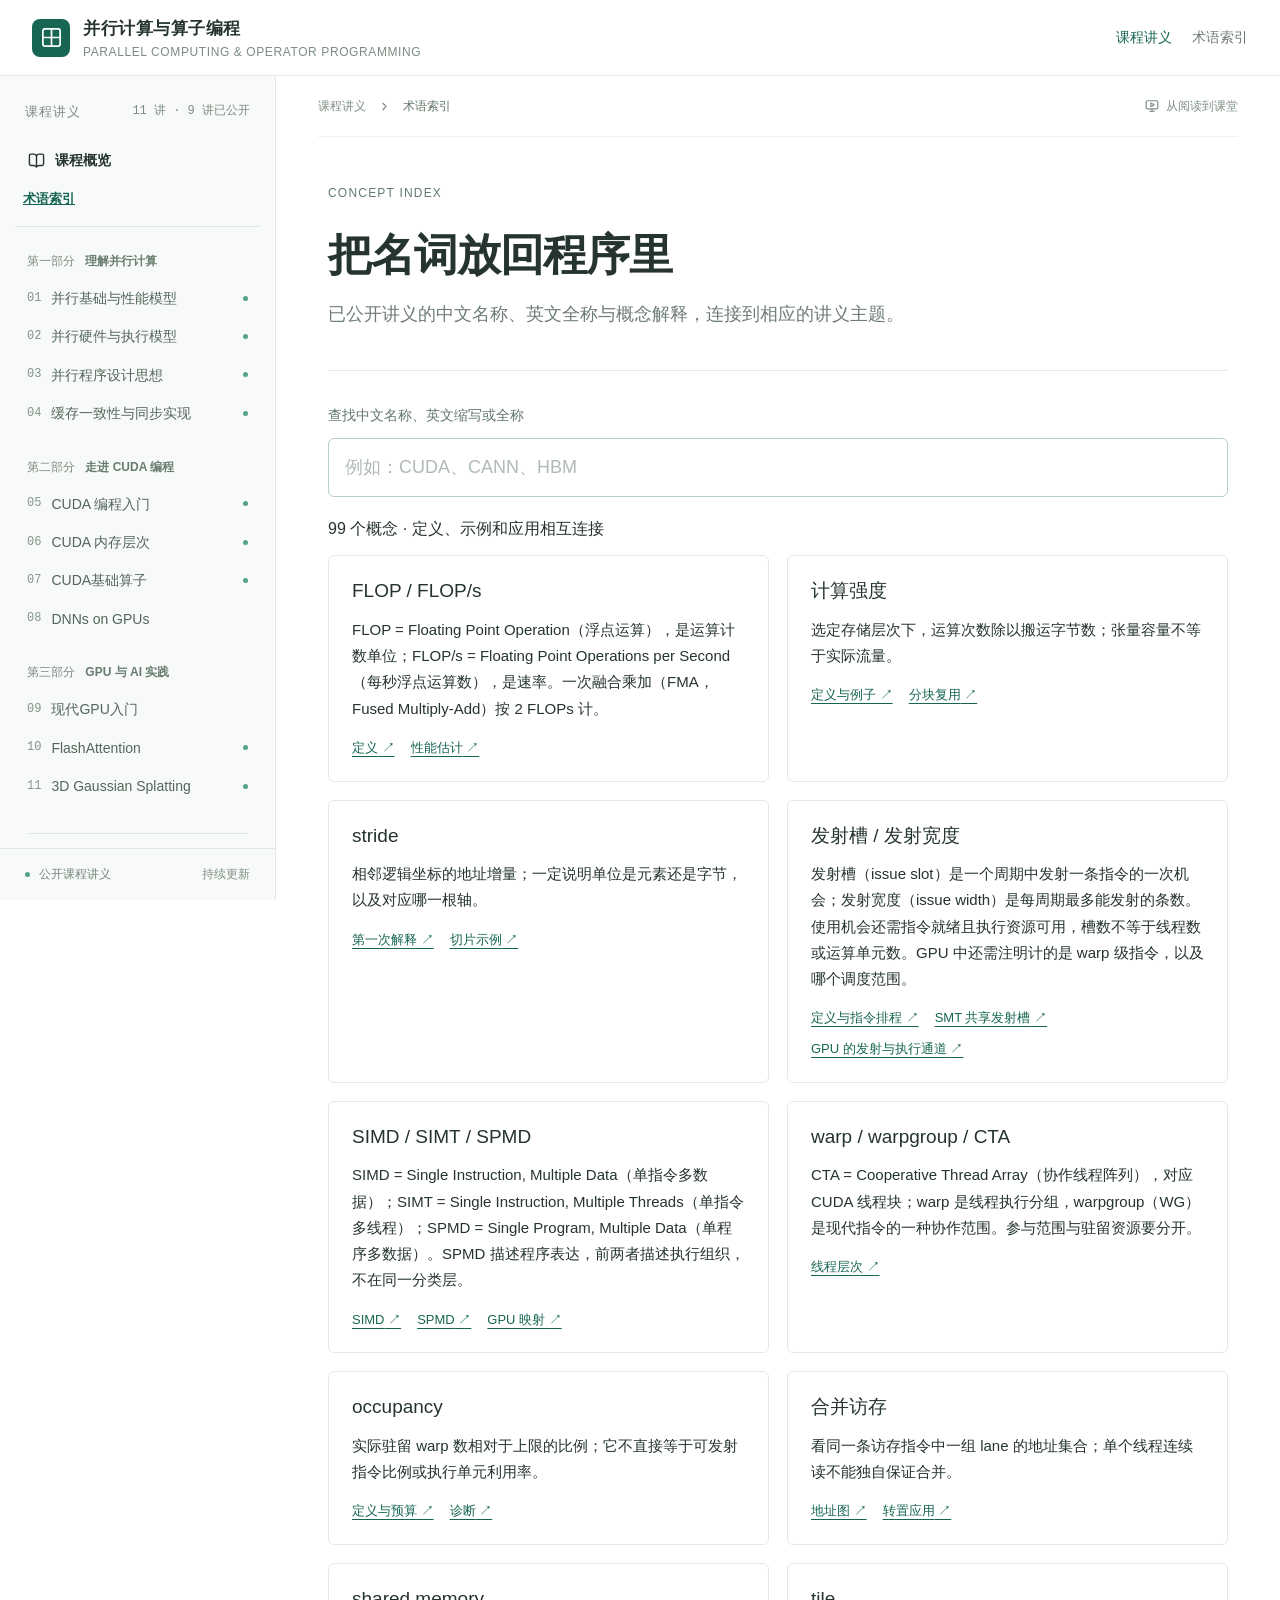
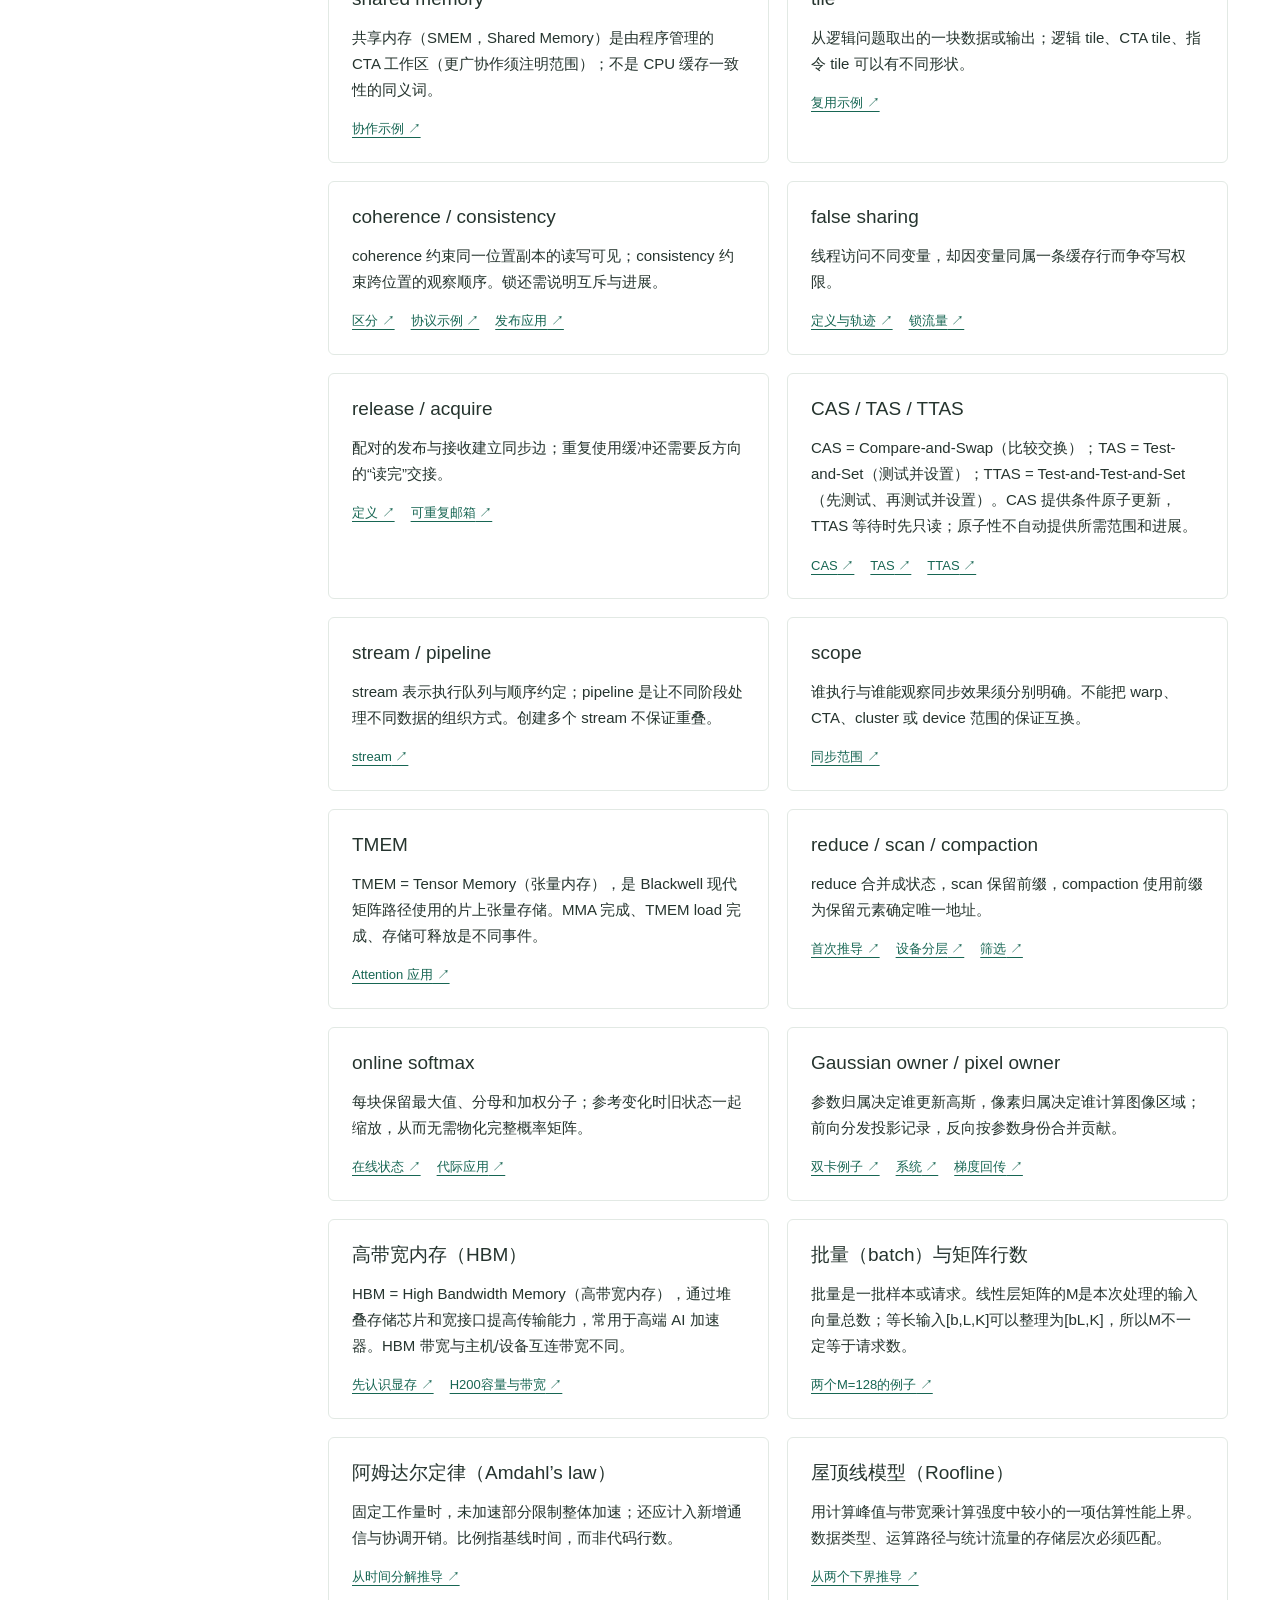
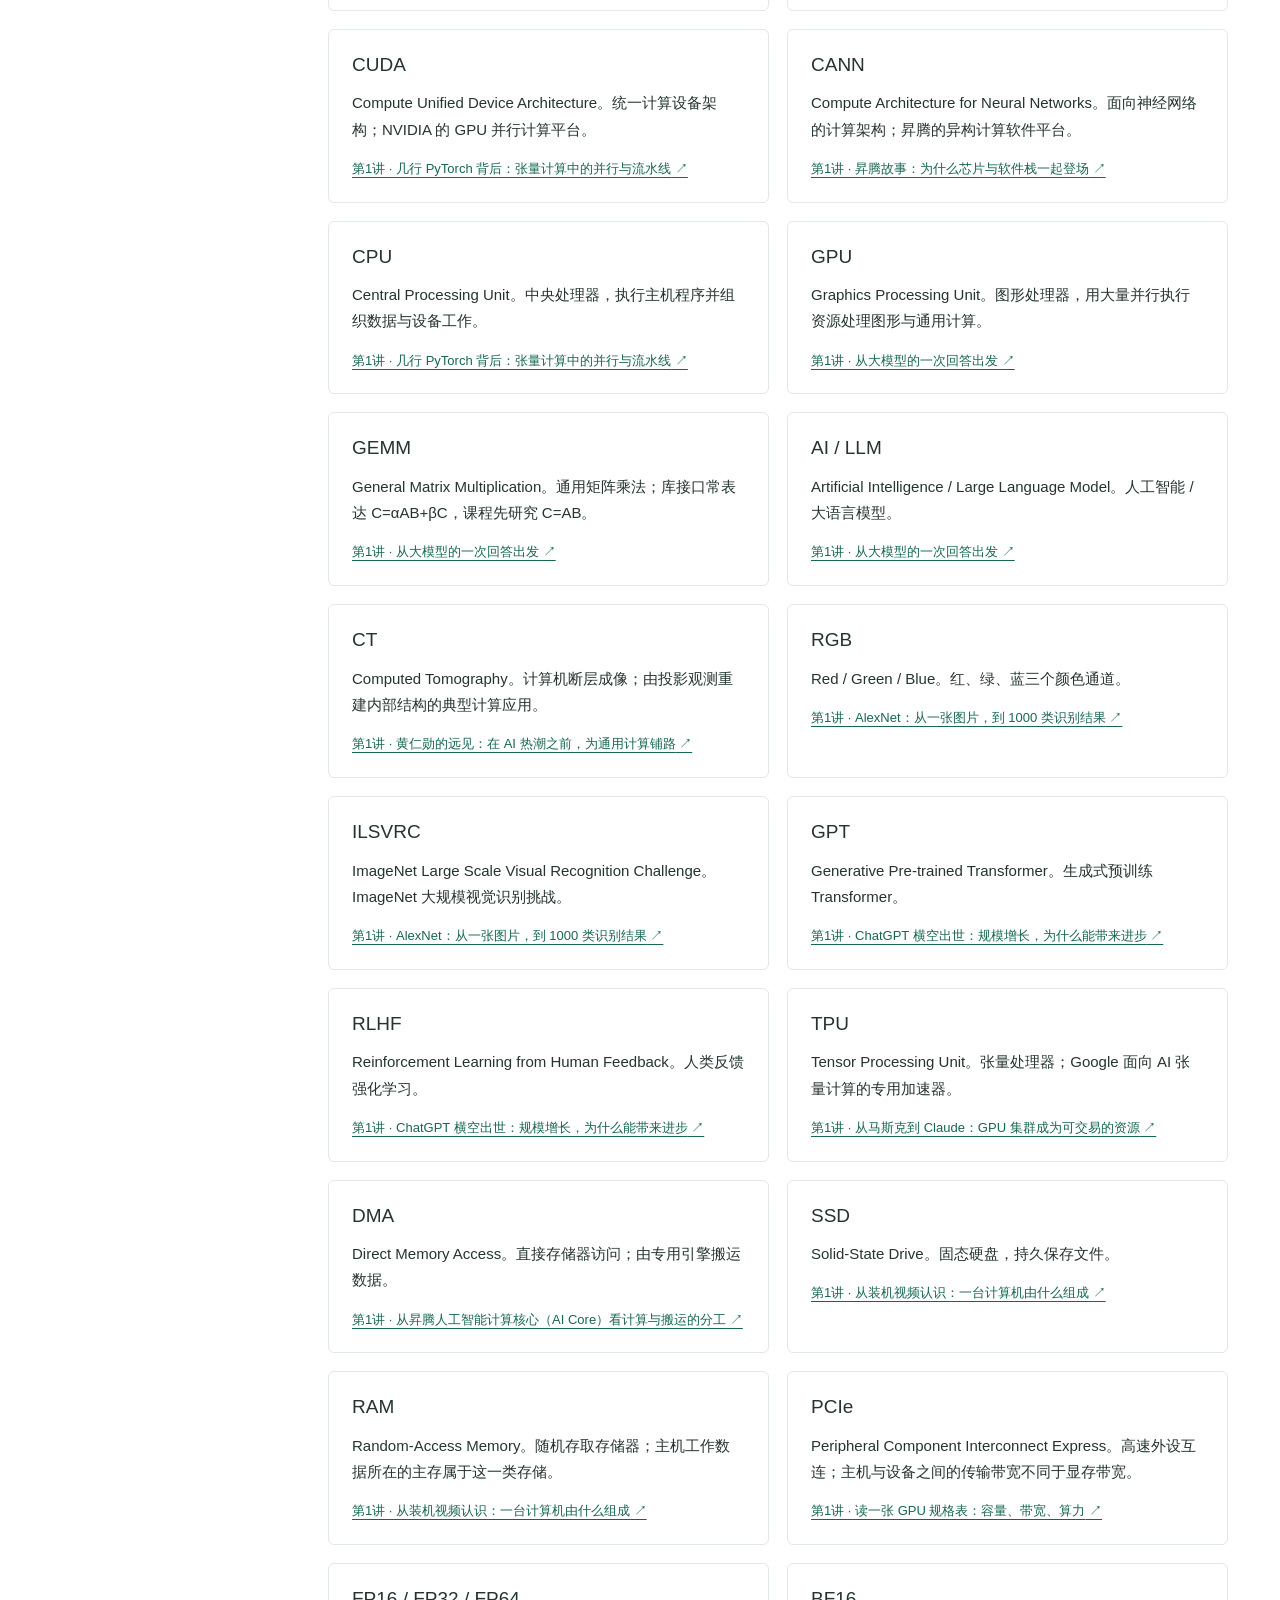
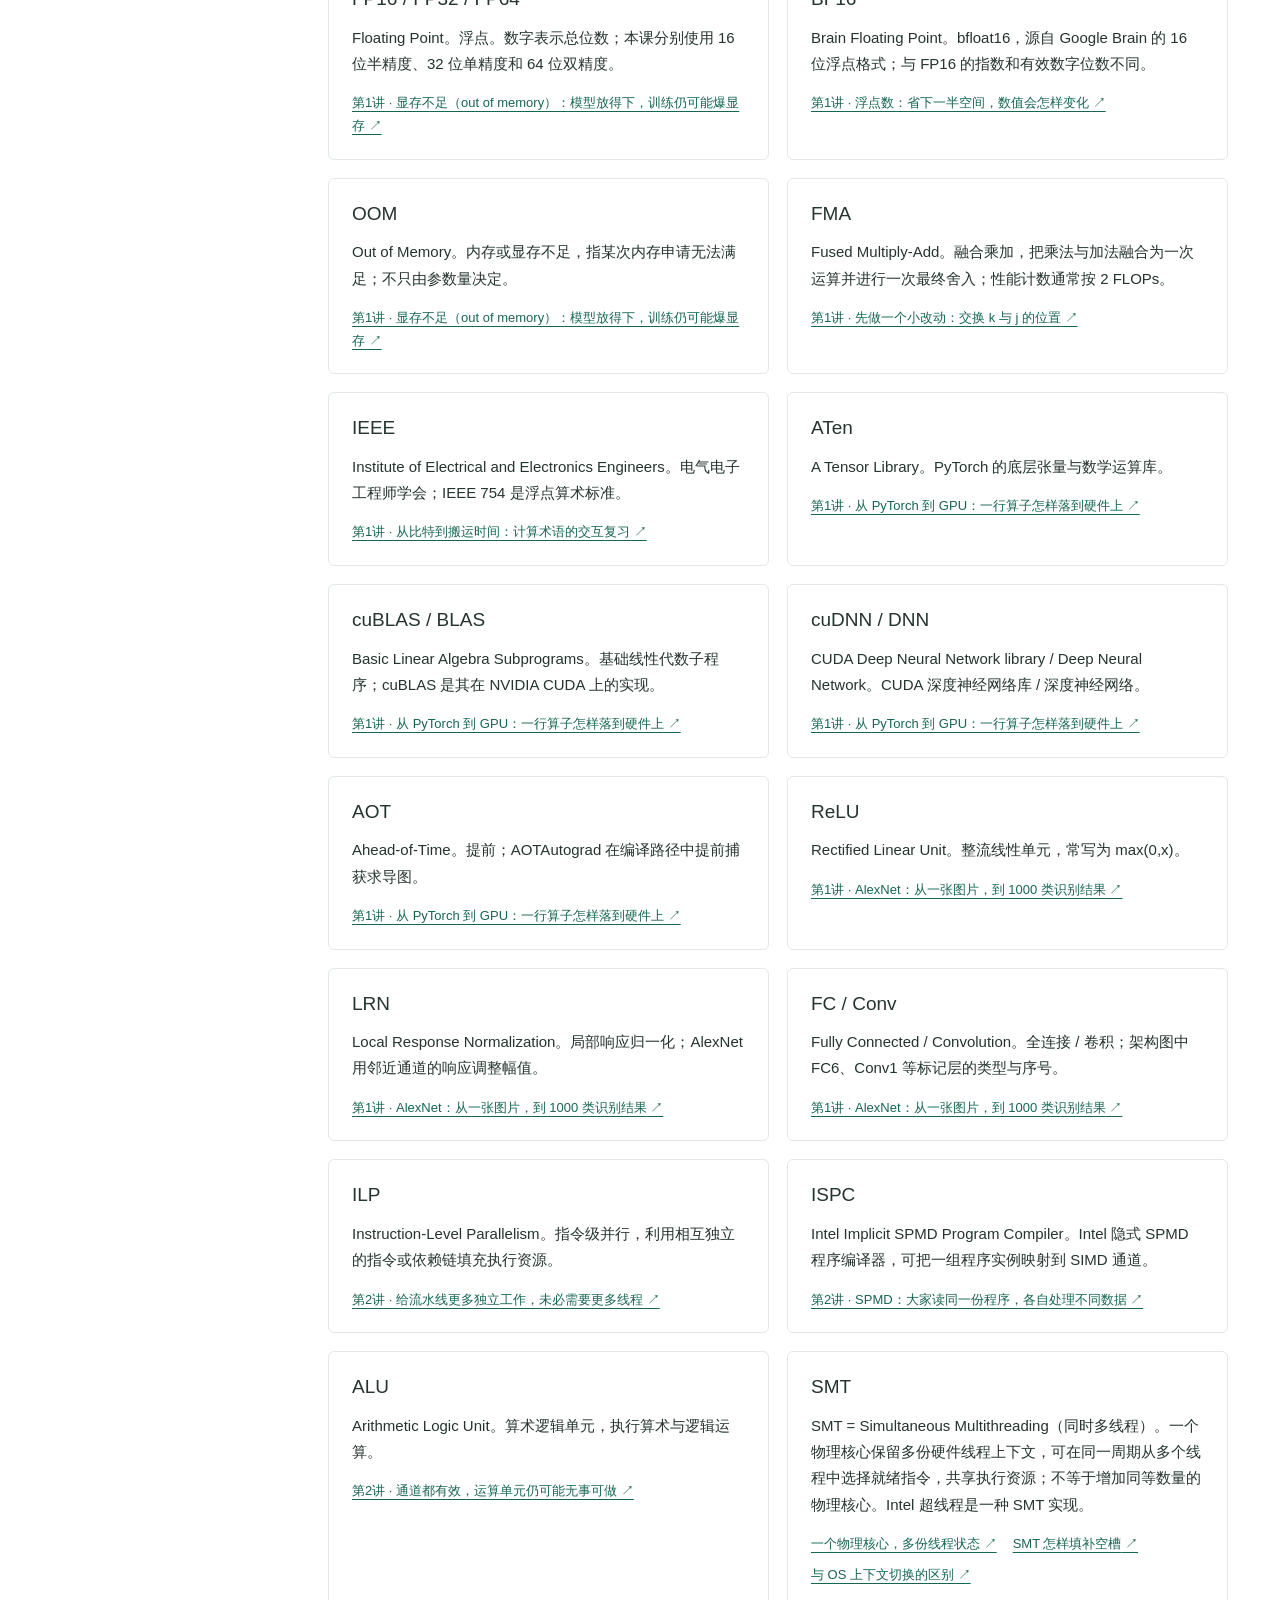
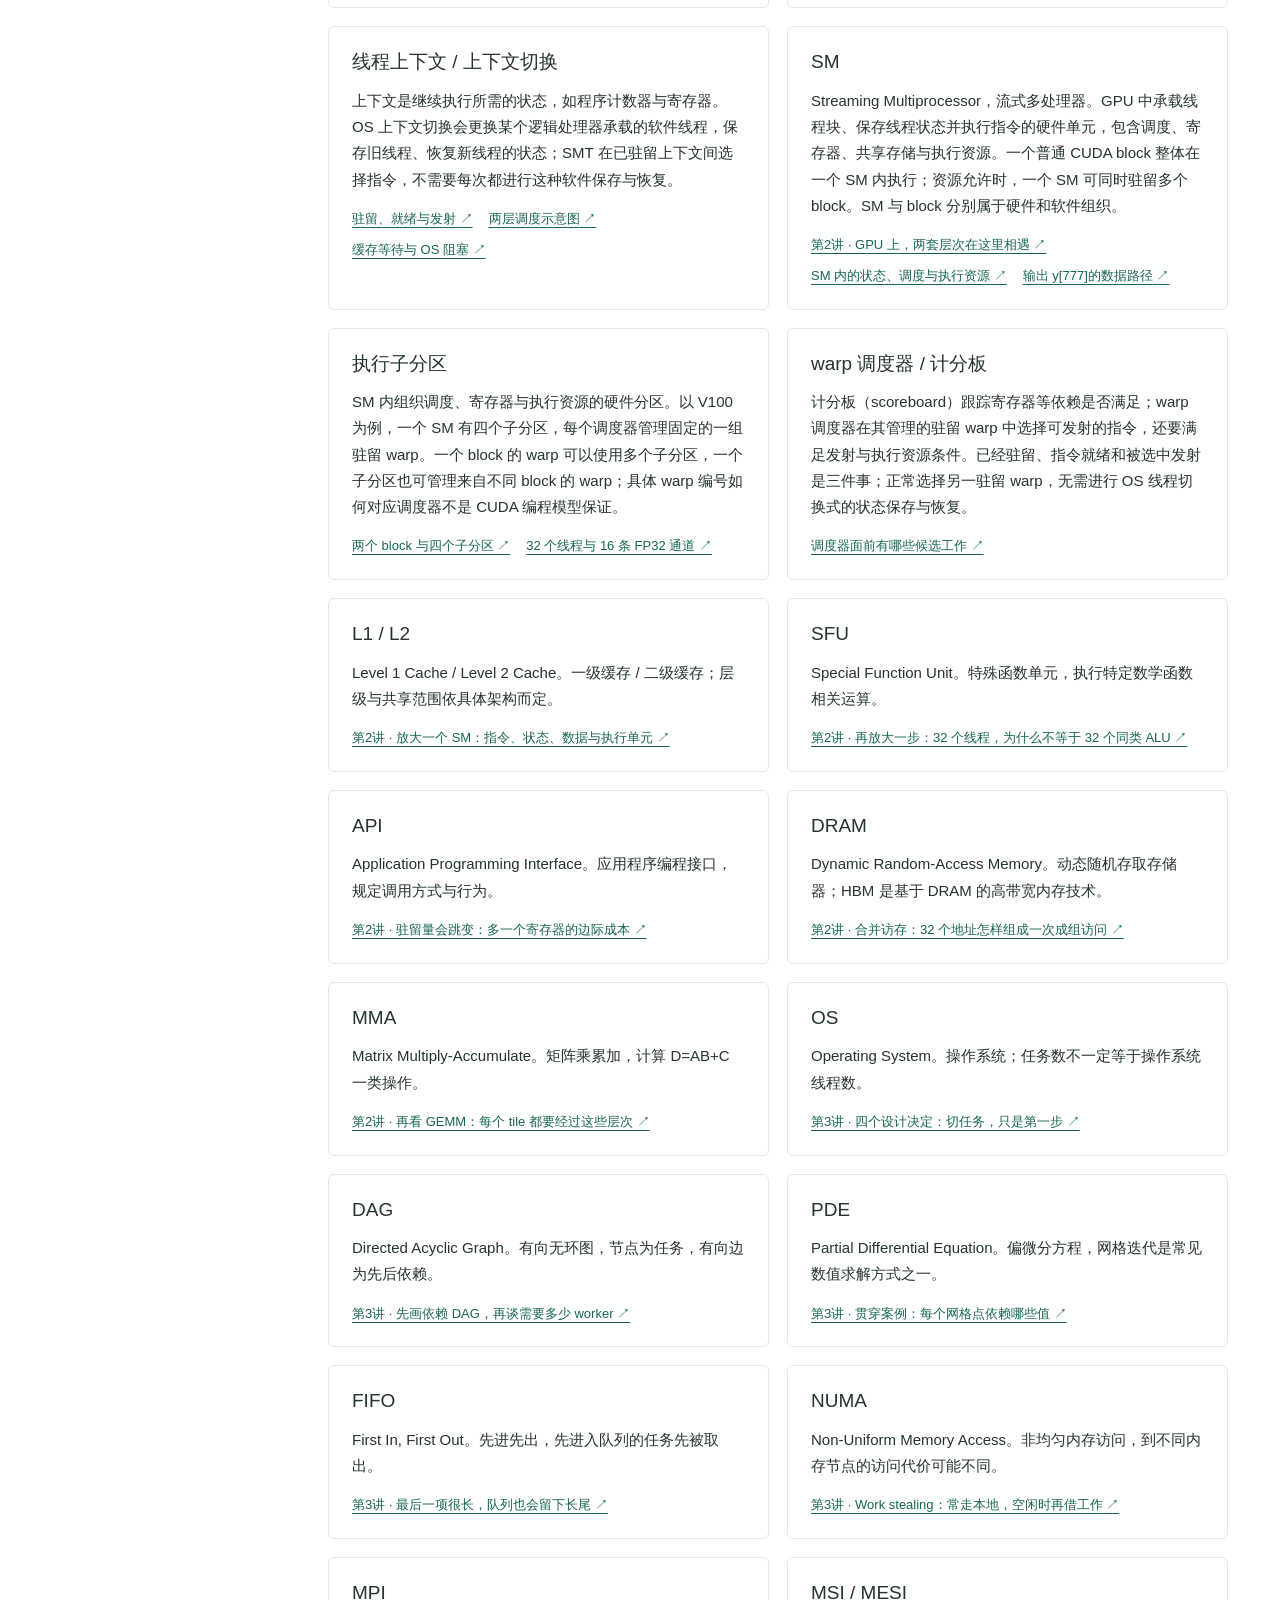
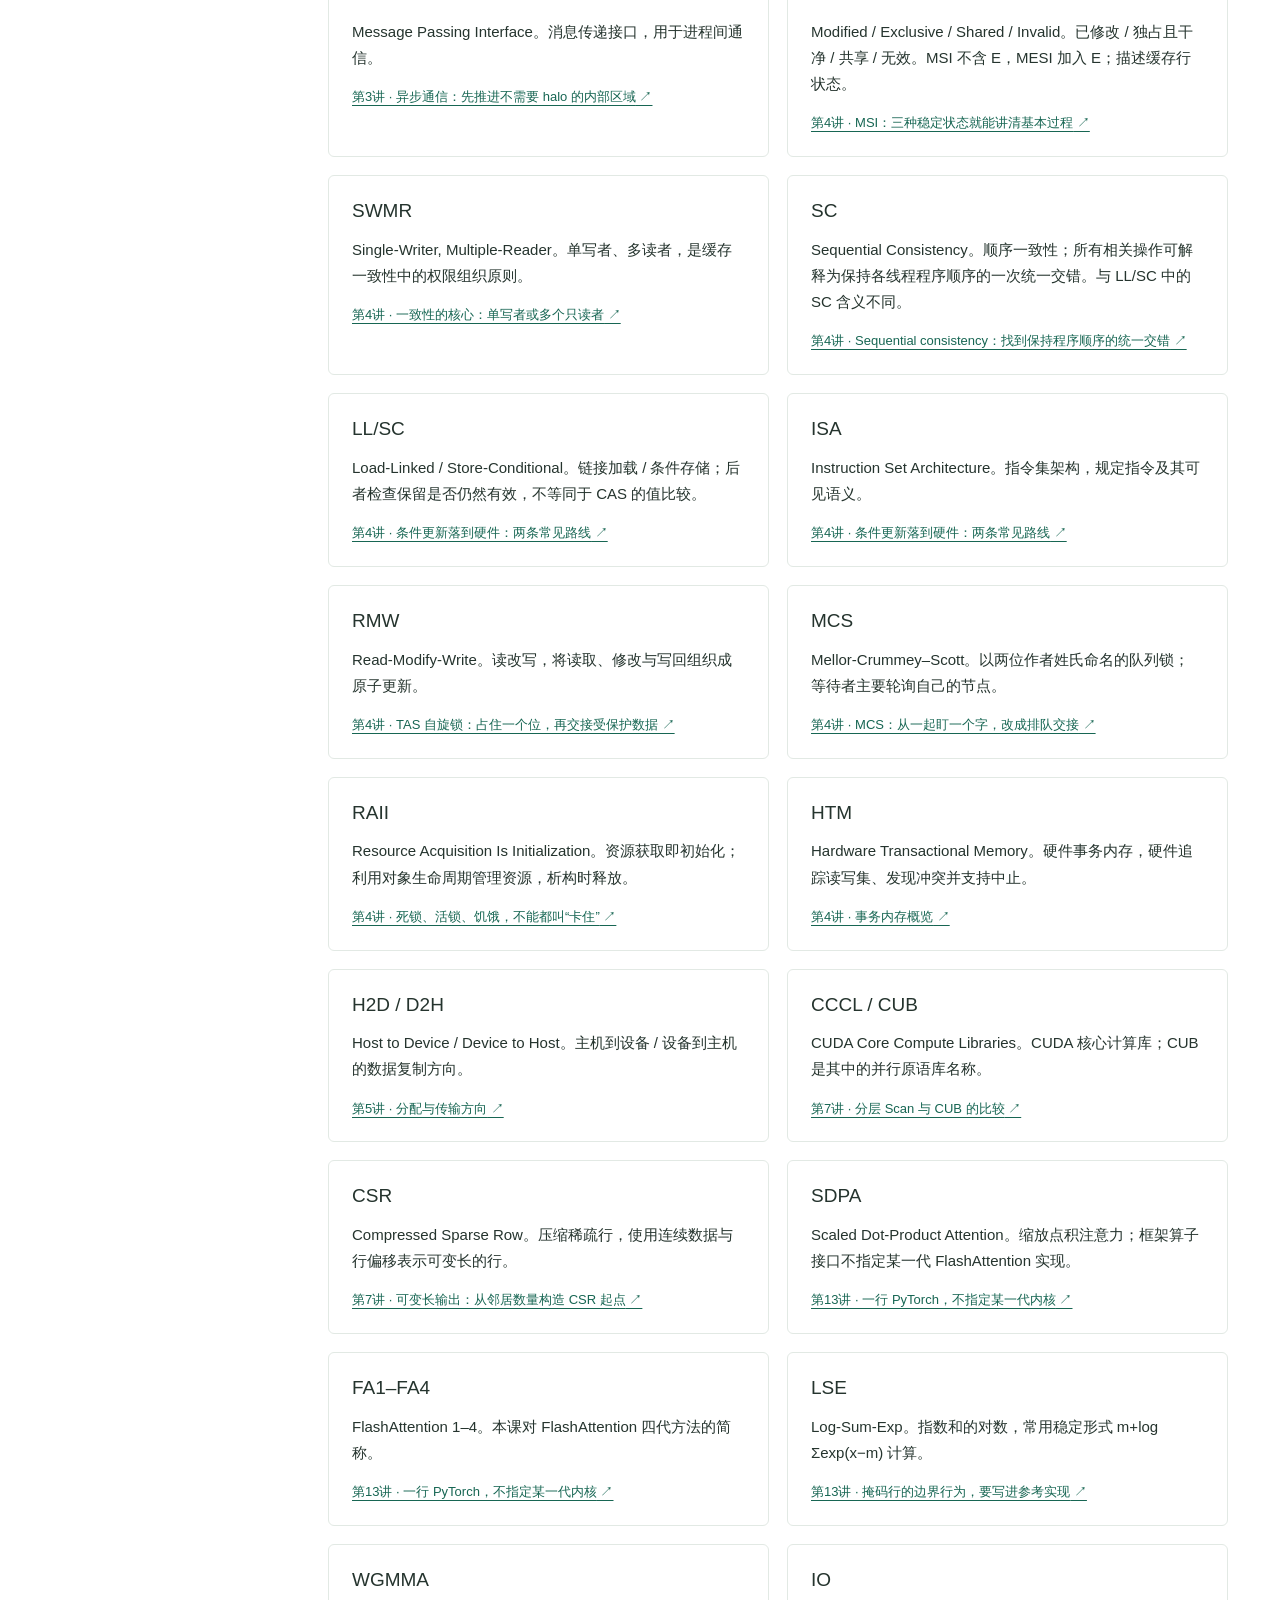
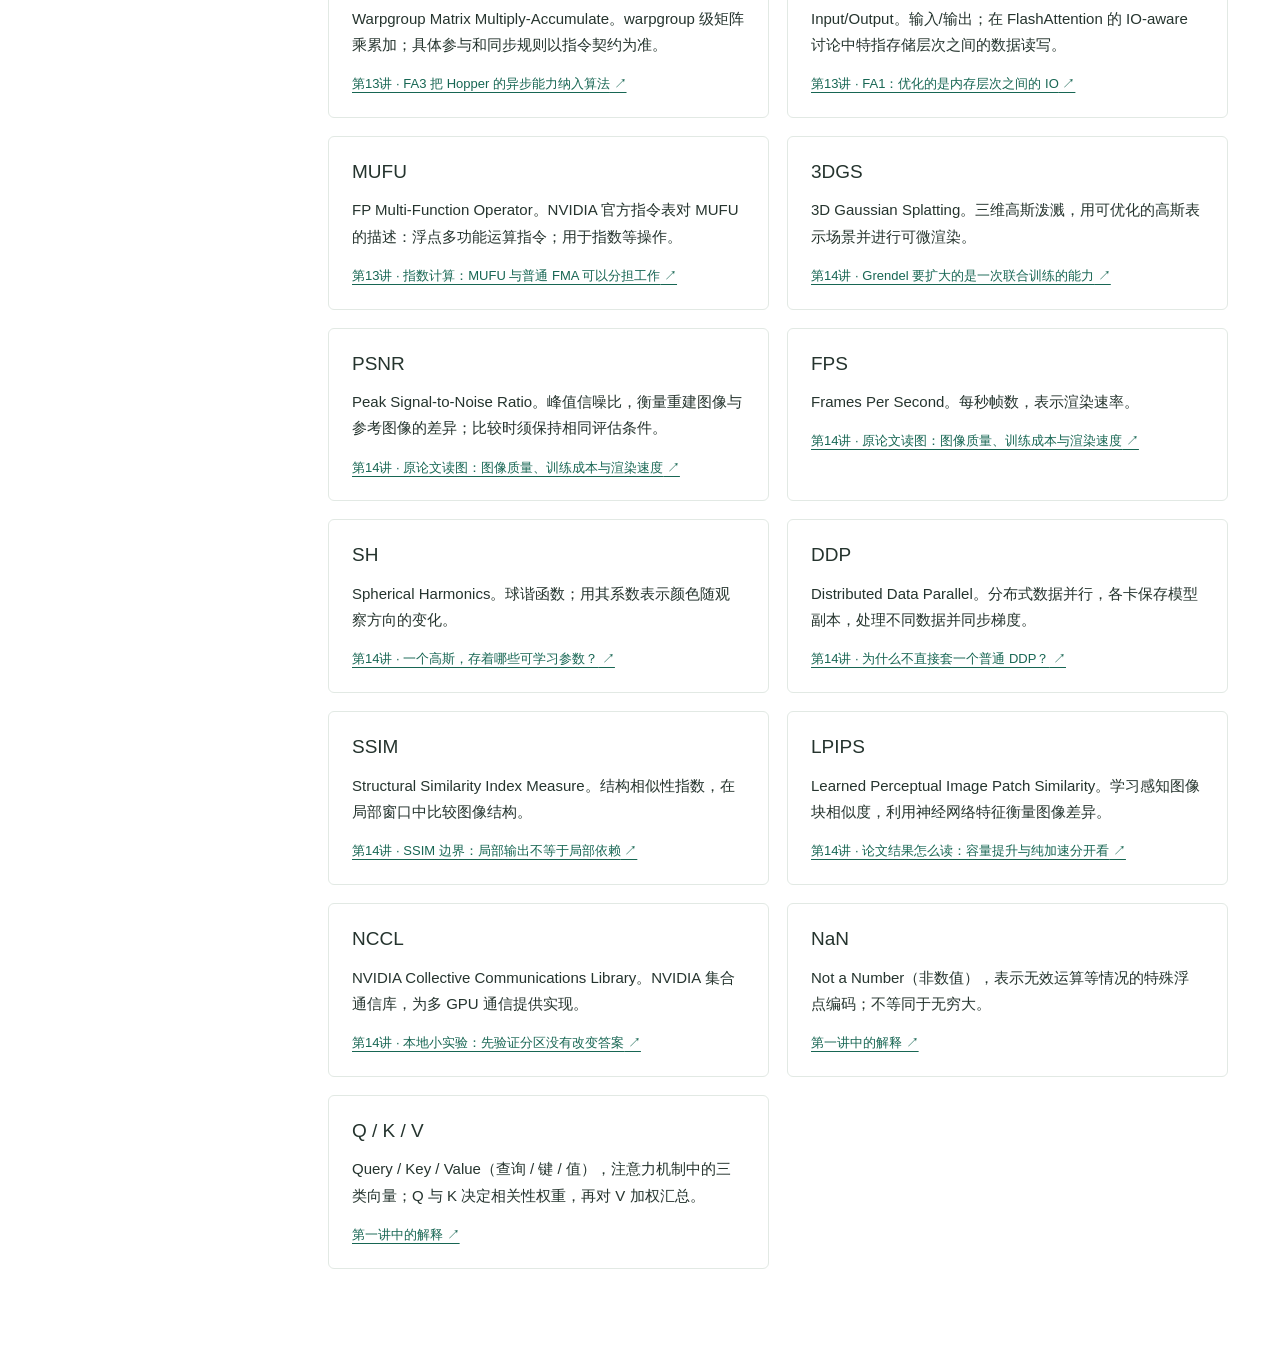
==== commit 2d77206d: "Publish lectures 10 and 11 with title-only lectures 08 and 09" ====
--- a/site/glossary/index.html
+++ b/site/glossary/index.html
@@ -1,4 +1,4 @@
 <!doctype html>
-<html lang="zh-CN"><head><meta charset="UTF-8"/><meta name="viewport" content="width=device-width, initial-scale=1.0"/><meta name="course-root" content="../"/><meta name="course-route" content="/glossary/"/><meta name="description" content="并行计算与算子编程课程讲义。阅读第一讲与第二讲：并行计算、性能模型、CPU/GPU硬件与执行模型。"/><title>术语索引 · 并行计算与算子编程</title><link rel="icon" type="image/svg+xml" href="../favicon.svg"/>  <script type="module" crossorigin src="../assets/index-BPxqfOdp.js"></script>
-  <link rel="stylesheet" crossorigin href="../assets/index-CdNhGrSO.css">
-</head><body><div id="root"><div data-slot="sidebar-wrapper" style="--sidebar-width:276px;--sidebar-width-icon:3rem" class="group/sidebar-wrapper flex min-h-svh w-full has-data-[variant=inset]:bg-sidebar course-app"><a class="skip-link" href="#main-content">跳转至正文</a><header class="site-header"><a href="../" class="brand"><span class="brand-mark"><svg xmlns="http://www.w3.org/2000/svg" width="23" height="23" viewBox="0 0 24 24" fill="none" stroke="currentColor" stroke-width="1.8" stroke-linecap="round" stroke-linejoin="round" class="lucide lucide-grid2x2 lucide-grid-2x2" aria-hidden="true"><path d="M12 3v18"></path><path d="M3 12h18"></path><rect x="3" y="3" width="18" height="18" rx="2"></rect></svg></span><span>并行计算与算子编程<small>PARALLEL COMPUTING &amp; OPERATOR PROGRAMMING</small></span></a><nav class="header-nav" aria-label="网站导航"><a href="../" class="current">课程讲义</a><a href="../glossary/">术语索引</a><span class="institution"><svg xmlns="http://www.w3.org/2000/svg" width="17" height="17" viewBox="0 0 24 24" fill="none" stroke="currentColor" stroke-width="2" stroke-linecap="round" stroke-linejoin="round" class="lucide lucide-graduation-cap" aria-hidden="true"><path d="M21.42 10.922a1 1 0 0 0-.019-1.838L12.83 5.18a2 2 0 0 0-1.66 0L2.6 9.08a1 1 0 0 0 0 1.832l8.57 3.908a2 2 0 0 0 1.66 0z"></path><path d="M22 10v6"></path><path d="M6 12.5V16a6 3 0 0 0 12 0v-3.5"></path></svg>人工智能学院</span></nav></header><div class="group peer hidden text-sidebar-foreground md:block" data-state="expanded" data-collapsible="" data-variant="sidebar" data-side="left" data-slot="sidebar"><div data-slot="sidebar-gap" class="transition-[width] duration-200 ease-linear relative w-(--sidebar-width) bg-transparent group-data-[collapsible=offcanvas]:w-0 group-data-[side=right]:rotate-180 group-data-[collapsible=icon]:w-(--sidebar-width-icon)"></div><div data-slot="sidebar-container" data-side="left" class="fixed inset-y-0 z-10 hidden h-svh w-(--sidebar-width) transition-[left,right,width] duration-200 ease-linear data-[side=left]:left-0 data-[side=left]:group-data-[collapsible=offcanvas]:left-[calc(var(--sidebar-width)*-1)] data-[side=right]:right-0 data-[side=right]:group-data-[collapsible=offcanvas]:right-[calc(var(--sidebar-width)*-1)] md:flex group-data-[collapsible=icon]:w-(--sidebar-width-icon) group-data-[side=left]:border-r group-data-[side=right]:border-l course-sidebar"><div data-sidebar="sidebar" data-slot="sidebar-inner" class="bg-sidebar group-data-[variant=floating]:ring-sidebar-border group-data-[variant=floating]:rounded-lg group-data-[variant=floating]:shadow-sm group-data-[variant=floating]:ring-1 flex size-full flex-col"><div class="sidebar-heading">课程讲义 <span>已公开 7 讲</span></div><div data-slot="sidebar-content" data-sidebar="content" class="no-scrollbar gap-0 flex min-h-0 flex-1 flex-col overflow-auto group-data-[collapsible=icon]:overflow-hidden course-nav"><a href="../" class="overview-link "><svg xmlns="http://www.w3.org/2000/svg" width="17" height="17" viewBox="0 0 24 24" fill="none" stroke="currentColor" stroke-width="2" stroke-linecap="round" stroke-linejoin="round" class="lucide lucide-book-open" aria-hidden="true"><path d="M12 5v16"></path><path d="M20.001 19A2 2 0 0022 17V5a2 2 0 00-1.999-2L16 3.002A5 5 0 0012 5a5 5 0 00-4-2H4a2 2 0 00-2 2v12a2 2 0 001.999 2H8a5 5 0 014 2 5 5 0 014-2z"></path></svg>课程概览</a><div class="learning-sidebar"><a href="../glossary/" aria-current="page">术语索引</a></div><div class="nav-part"><p>第<!-- -->一<!-- -->部分 <span>理解并行计算</span></p><a href="../lectures/01-introduction/" class="lesson-link "><span class="lesson-number">01</span><span>并行基础与性能模型</span><i class="status-dot"></i></a><a href="../lectures/02-execution-models/" class="lesson-link "><span class="lesson-number">02</span><span>并行硬件与执行模型</span><i class="status-dot"></i></a><a href="../lectures/03-parallel-design/" class="lesson-link "><span class="lesson-number">03</span><span>并行程序设计思想</span><i class="status-dot"></i></a><a href="../lectures/04-memory-synchronization/" class="lesson-link "><span class="lesson-number">04</span><span>缓存一致性与同步实现</span><i class="status-dot"></i></a></div><div class="nav-part"><p>第<!-- -->二<!-- -->部分 <span>走进 CUDA 编程</span></p><a href="../lectures/05-cuda-introduction/" class="lesson-link "><span class="lesson-number">05</span><span>CUDA 编程入门</span><i class="status-dot"></i></a><a href="../lectures/06-memory-hierarchy/" class="lesson-link "><span class="lesson-number">06</span><span>CUDA 内存层次</span><i class="status-dot"></i></a><a href="../lectures/07-parallel-primitives" class="lesson-link "><span class="lesson-number">07</span><span>CUDA 基础算子模式</span><i class="status-dot"></i></a></div><a href="../#resources" class="sidebar-resource">参考资料 <svg xmlns="http://www.w3.org/2000/svg" width="15" height="15" viewBox="0 0 24 24" fill="none" stroke="currentColor" stroke-width="2" stroke-linecap="round" stroke-linejoin="round" class="lucide lucide-arrow-up-right" aria-hidden="true"><path d="M7 7h10v10"></path><path d="M7 17 17 7"></path></svg></a></div><div class="sidebar-footer"><span class="status-dot"></span>公开课程讲义 <span>第一至七讲</span></div></div></div></div><div class="site-body"><div class="breadcrumb"><div><button class="icon-button mobile-menu" aria-label="打开课程目录"><svg xmlns="http://www.w3.org/2000/svg" width="20" height="20" viewBox="0 0 24 24" fill="none" stroke="currentColor" stroke-width="2" stroke-linecap="round" stroke-linejoin="round" class="lucide lucide-menu" aria-hidden="true"><path d="M4 5h16"></path><path d="M4 12h16"></path><path d="M4 19h16"></path></svg></button><a href="../">课程讲义</a><svg xmlns="http://www.w3.org/2000/svg" width="13" height="13" viewBox="0 0 24 24" fill="none" stroke="currentColor" stroke-width="2" stroke-linecap="round" stroke-linejoin="round" class="lucide lucide-chevron-right" aria-hidden="true"><path d="m9 18 6-6-6-6"></path></svg><span>术语索引</span></div><span class="breadcrumb-note"><svg xmlns="http://www.w3.org/2000/svg" width="14" height="14" viewBox="0 0 24 24" fill="none" stroke="currentColor" stroke-width="2" stroke-linecap="round" stroke-linejoin="round" class="lucide lucide-monitor-play" aria-hidden="true"><path d="M15.033 9.44a.647.647 0 0 1 0 1.12l-4.065 2.352a.645.645 0 0 1-.968-.56V7.648a.645.645 0 0 1 .967-.56z"></path><path d="M12 17v4"></path><path d="M8 21h8"></path><rect x="2" y="3" width="20" height="14" rx="2"></rect></svg>从阅读到课堂</span></div><main id="main-content" class="learning-page"><header class="learning-hero"><span class="eyebrow">CONCEPT INDEX</span><h1>把名词放回程序里</h1><p>已公开讲义的中文名称、英文全称与概念解释，连接到相应的讲义主题。</p></header><label class="glossary-search">查找中文名称、英文缩写或全称<input type="search" placeholder="例如：CUDA、CANN、HBM" value=""/></label><p role="status">82<!-- --> 个概念 · 定义、示例和应用相互连接</p><div class="glossary-grid"><article class="glossary-card"><h2>FLOP / FLOP/s</h2><p>FLOP = Floating Point Operation（浮点运算），是运算计数单位；FLOP/s = Floating Point Operations per Second（每秒浮点运算数），是速率。一次融合乘加（FMA，Fused Multiply-Add）按 2 FLOPs 计。</p><nav><a href="../lectures/01-introduction/#flops">定义<!-- --> ↗</a><a href="../lectures/01-introduction/#roofline">性能估计<!-- --> ↗</a></nav></article><article class="glossary-card"><h2>计算强度</h2><p>选定存储层次下，运算次数除以搬运字节数；张量容量不等于实际流量。</p><nav><a href="../lectures/01-introduction/#roofline">定义与例子<!-- --> ↗</a><a href="../lectures/06-memory-hierarchy/#gemm-tile">分块复用<!-- --> ↗</a></nav></article><article class="glossary-card"><h2>stride</h2><p>相邻逻辑坐标的地址增量；一定说明单位是元素还是字节，以及对应哪一根轴。</p><nav><a href="../lectures/01-introduction/#stride">第一次解释<!-- --> ↗</a><a href="../lectures/06-memory-hierarchy/#tensor-stride">切片示例<!-- --> ↗</a></nav></article><article class="glossary-card"><h2>发射槽 / 发射宽度</h2><p>发射槽（issue slot）是一个周期中发射一条指令的一次机会；发射宽度（issue width）是每周期最多能发射的条数。使用机会还需指令就绪且执行资源可用，槽数不等于线程数或运算单元数。GPU 中还需注明计的是 warp 级指令，以及哪个调度范围。</p><nav><a href="../lectures/02-execution-models/#topic-78ba79f5da">定义与指令排程<!-- --> ↗</a><a href="../lectures/02-execution-models/#smt-issue">SMT 共享发射槽<!-- --> ↗</a><a href="../lectures/02-execution-models/#topic-e67f7d7b24">GPU 的发射与执行通道<!-- --> ↗</a></nav></article><article class="glossary-card"><h2>SIMD / SIMT / SPMD</h2><p>SIMD = Single Instruction, Multiple Data（单指令多数据）；SIMT = Single Instruction, Multiple Threads（单指令多线程）；SPMD = Single Program, Multiple Data（单程序多数据）。SPMD 描述程序表达，前两者描述执行组织，不在同一分类层。</p><nav><a href="../lectures/02-execution-models/#simd">SIMD<!-- --> ↗</a><a href="../lectures/02-execution-models/#spmd">SPMD<!-- --> ↗</a><a href="../lectures/02-execution-models/#gpu-mapping">GPU 映射<!-- --> ↗</a></nav></article><article class="glossary-card"><h2>warp / warpgroup / CTA</h2><p>CTA = Cooperative Thread Array（协作线程阵列），对应 CUDA 线程块；warp 是线程执行分组，warpgroup（WG）是现代指令的一种协作范围。参与范围与驻留资源要分开。</p><nav><a href="../lectures/02-execution-models/#gpu-mapping">线程层次<!-- --> ↗</a></nav></article><article class="glossary-card"><h2>occupancy</h2><p>实际驻留 warp 数相对于上限的比例；它不直接等于可发射指令比例或执行单元利用率。</p><nav><a href="../lectures/02-execution-models/#occupancy">定义与预算<!-- --> ↗</a><a href="../lectures/02-execution-models/#topic-c13324afe8">诊断<!-- --> ↗</a></nav></article><article class="glossary-card"><h2>合并访存</h2><p>看同一条访存指令中一组 lane 的地址集合；单个线程连续读不能独自保证合并。</p><nav><a href="../lectures/02-execution-models/#coalescing">地址图<!-- --> ↗</a><a href="../lectures/06-memory-hierarchy/#transpose">转置应用<!-- --> ↗</a></nav></article><article class="glossary-card"><h2>shared memory</h2><p>共享内存（SMEM，Shared Memory）是由程序管理的 CTA 工作区（更广协作须注明范围）；不是 CPU 缓存一致性的同义词。</p><nav><a href="../lectures/06-memory-hierarchy/#shared-barrier">协作示例<!-- --> ↗</a></nav></article><article class="glossary-card"><h2>tile</h2><p>从逻辑问题取出的一块数据或输出；逻辑 tile、CTA tile、指令 tile 可以有不同形状。</p><nav><a href="../lectures/06-memory-hierarchy/#gemm-tile">复用示例<!-- --> ↗</a></nav></article><article class="glossary-card"><h2>coherence / consistency</h2><p>coherence 约束同一位置副本的读写可见；consistency 约束跨位置的观察顺序。锁还需说明互斥与进展。</p><nav><a href="../lectures/04-memory-synchronization/#coherence-consistency">区分<!-- --> ↗</a><a href="../lectures/04-memory-synchronization/#msi">协议示例<!-- --> ↗</a><a href="../lectures/04-memory-synchronization/#mailbox">发布应用<!-- --> ↗</a></nav></article><article class="glossary-card"><h2>false sharing</h2><p>线程访问不同变量，却因变量同属一条缓存行而争夺写权限。</p><nav><a href="../lectures/04-memory-synchronization/#false-sharing">定义与轨迹<!-- --> ↗</a><a href="../lectures/04-memory-synchronization/#ttas">锁流量<!-- --> ↗</a></nav></article><article class="glossary-card"><h2>release / acquire</h2><p>配对的发布与接收建立同步边；重复使用缓冲还需要反方向的“读完”交接。</p><nav><a href="../lectures/04-memory-synchronization/#release-acquire">定义<!-- --> ↗</a><a href="../lectures/04-memory-synchronization/#mailbox">可重复邮箱<!-- --> ↗</a></nav></article><article class="glossary-card"><h2>CAS / TAS / TTAS</h2><p>CAS = Compare-and-Swap（比较交换）；TAS = Test-and-Set（测试并设置）；TTAS = Test-and-Test-and-Set（先测试、再测试并设置）。CAS 提供条件原子更新，TTAS 等待时先只读；原子性不自动提供所需范围和进展。</p><nav><a href="../lectures/04-memory-synchronization/#cas">CAS<!-- --> ↗</a><a href="../lectures/04-memory-synchronization/#tas">TAS<!-- --> ↗</a><a href="../lectures/04-memory-synchronization/#ttas">TTAS<!-- --> ↗</a></nav></article><article class="glossary-card"><h2>stream / pipeline</h2><p>stream 表示执行队列与顺序约定；pipeline 是让不同阶段处理不同数据的组织方式。创建多个 stream 不保证重叠。</p><nav><a href="../lectures/06-memory-hierarchy/#stream">stream<!-- --> ↗</a></nav></article><article class="glossary-card"><h2>scope</h2><p>谁执行与谁能观察同步效果须分别明确。不能把 warp、CTA、cluster 或 device 范围的保证互换。</p><nav><a href="../lectures/04-memory-synchronization/#cuda-scope">同步范围<!-- --> ↗</a></nav></article><article class="glossary-card"><h2>reduce / scan / compaction</h2><p>reduce 合并成状态，scan 保留前缀，compaction 使用前缀为保留元素确定唯一地址。</p><nav><a href="../lectures/03-parallel-design/#scan">首次推导<!-- --> ↗</a><a href="../lectures/07-parallel-primitives#scan">设备分层<!-- --> ↗</a><a href="../lectures/07-parallel-primitives#compaction">筛选<!-- --> ↗</a></nav></article><article class="glossary-card"><h2>高带宽内存（HBM）</h2><p>HBM = High Bandwidth Memory（高带宽内存），通过堆叠存储芯片和宽接口提高传输能力，常用于高端 AI 加速器。HBM 带宽与主机/设备互连带宽不同。</p><nav><a href="../lectures/01-introduction/#topic-780ce96d94">先认识显存<!-- --> ↗</a><a href="../lectures/01-introduction/#topic-2b6b745ae9">H200容量与带宽<!-- --> ↗</a></nav></article><article class="glossary-card"><h2>批量（batch）与矩阵行数</h2><p>批量是一批样本或请求。线性层矩阵的M是本次处理的输入向量总数；等长输入[b,L,K]可以整理为[bL,K]，所以M不一定等于请求数。</p><nav><a href="../lectures/01-introduction/#topic-a79ed01e4b">两个M=128的例子<!-- --> ↗</a></nav></article><article class="glossary-card"><h2>阿姆达尔定律（Amdahl’s law）</h2><p>固定工作量时，未加速部分限制整体加速；还应计入新增通信与协调开销。比例指基线时间，而非代码行数。</p><nav><a href="../lectures/01-introduction/#amdahl">从时间分解推导<!-- --> ↗</a></nav></article><article class="glossary-card"><h2>屋顶线模型（Roofline）</h2><p>用计算峰值与带宽乘计算强度中较小的一项估算性能上界。数据类型、运算路径与统计流量的存储层次必须匹配。</p><nav><a href="../lectures/01-introduction/#roofline">从两个下界推导<!-- --> ↗</a></nav></article><article class="glossary-card"><h2>CUDA</h2><p>Compute Unified Device Architecture。统一计算设备架构；NVIDIA 的 GPU 并行计算平台。</p><nav><a href="../lectures/01-introduction/#topic-84bc29a7d3">第1讲 · 几行 PyTorch 背后：张量计算中的并行与流水线<!-- --> ↗</a></nav></article><article class="glossary-card"><h2>CANN</h2><p>Compute Architecture for Neural Networks。面向神经网络的计算架构；昇腾的异构计算软件平台。</p><nav><a href="../lectures/01-introduction/#topic-835acc98f9">第1讲 · 昇腾故事：为什么芯片与软件栈一起登场<!-- --> ↗</a></nav></article><article class="glossary-card"><h2>CPU</h2><p>Central Processing Unit。中央处理器，执行主机程序并组织数据与设备工作。</p><nav><a href="../lectures/01-introduction/#topic-84bc29a7d3">第1讲 · 几行 PyTorch 背后：张量计算中的并行与流水线<!-- --> ↗</a></nav></article><article class="glossary-card"><h2>GPU</h2><p>Graphics Processing Unit。图形处理器，用大量并行执行资源处理图形与通用计算。</p><nav><a href="../lectures/01-introduction/#topic-df641130b6">第1讲 · 从大模型的一次回答出发<!-- --> ↗</a></nav></article><article class="glossary-card"><h2>GEMM</h2><p>General Matrix Multiplication。通用矩阵乘法；库接口常表达 C=αAB+βC，课程先研究 C=AB。</p><nav><a href="../lectures/01-introduction/#topic-df641130b6">第1讲 · 从大模型的一次回答出发<!-- --> ↗</a></nav></article><article class="glossary-card"><h2>AI / LLM</h2><p>Artificial Intelligence / Large Language Model。人工智能 / 大语言模型。</p><nav><a href="../lectures/01-introduction/#topic-df641130b6">第1讲 · 从大模型的一次回答出发<!-- --> ↗</a></nav></article><article class="glossary-card"><h2>CT</h2><p>Computed Tomography。计算机断层成像；由投影观测重建内部结构的典型计算应用。</p><nav><a href="../lectures/01-introduction/#topic-4c1fc6db70">第1讲 · 黄仁勋的远见：在 AI 热潮之前，为通用计算铺路<!-- --> ↗</a></nav></article><article class="glossary-card"><h2>RGB</h2><p>Red / Green / Blue。红、绿、蓝三个颜色通道。</p><nav><a href="../lectures/01-introduction/#topic-f200a8c41d">第1讲 · AlexNet：从一张图片，到 1000 类识别结果<!-- --> ↗</a></nav></article><article class="glossary-card"><h2>ILSVRC</h2><p>ImageNet Large Scale Visual Recognition Challenge。ImageNet 大规模视觉识别挑战。</p><nav><a href="../lectures/01-introduction/#topic-f200a8c41d">第1讲 · AlexNet：从一张图片，到 1000 类识别结果<!-- --> ↗</a></nav></article><article class="glossary-card"><h2>GPT</h2><p>Generative Pre-trained Transformer。生成式预训练 Transformer。</p><nav><a href="../lectures/01-introduction/#topic-9524927090">第1讲 · ChatGPT 横空出世：规模增长，为什么能带来进步<!-- --> ↗</a></nav></article><article class="glossary-card"><h2>RLHF</h2><p>Reinforcement Learning from Human Feedback。人类反馈强化学习。</p><nav><a href="../lectures/01-introduction/#topic-9524927090">第1讲 · ChatGPT 横空出世：规模增长，为什么能带来进步<!-- --> ↗</a></nav></article><article class="glossary-card"><h2>TPU</h2><p>Tensor Processing Unit。张量处理器；Google 面向 AI 张量计算的专用加速器。</p><nav><a href="../lectures/01-introduction/#topic-684088cadf">第1讲 · 从马斯克到 Claude：GPU 集群成为可交易的资源<!-- --> ↗</a></nav></article><article class="glossary-card"><h2>DMA</h2><p>Direct Memory Access。直接存储器访问；由专用引擎搬运数据。</p><nav><a href="../lectures/01-introduction/#topic-9029766ea1">第1讲 · 从昇腾人工智能计算核心（AI Core）看计算与搬运的分工<!-- --> ↗</a></nav></article><article class="glossary-card"><h2>SSD</h2><p>Solid-State Drive。固态硬盘，持久保存文件。</p><nav><a href="../lectures/01-introduction/#topic-780ce96d94">第1讲 · 从装机视频认识：一台计算机由什么组成<!-- --> ↗</a></nav></article><article class="glossary-card"><h2>RAM</h2><p>Random-Access Memory。随机存取存储器；主机工作数据所在的主存属于这一类存储。</p><nav><a href="../lectures/01-introduction/#topic-780ce96d94">第1讲 · 从装机视频认识：一台计算机由什么组成<!-- --> ↗</a></nav></article><article class="glossary-card"><h2>PCIe</h2><p>Peripheral Component Interconnect Express。高速外设互连；主机与设备之间的传输带宽不同于显存带宽。</p><nav><a href="../lectures/01-introduction/#topic-2b6b745ae9">第1讲 · 读一张 GPU 规格表：容量、带宽、算力<!-- --> ↗</a></nav></article><article class="glossary-card"><h2>FP16 / FP32 / FP64</h2><p>Floating Point。浮点。数字表示总位数；本课分别使用 16 位半精度、32 位单精度和 64 位双精度。</p><nav><a href="../lectures/01-introduction/#topic-0fcd9d8cdb">第1讲 · 显存不足（out of memory）：模型放得下，训练仍可能爆显存<!-- --> ↗</a></nav></article><article class="glossary-card"><h2>BF16</h2><p>Brain Floating Point。bfloat16，源自 Google Brain 的 16 位浮点格式；与 FP16 的指数和有效数字位数不同。</p><nav><a href="../lectures/01-introduction/#floating-point">第1讲 · 浮点数：省下一半空间，数值会怎样变化<!-- --> ↗</a></nav></article><article class="glossary-card"><h2>OOM</h2><p>Out of Memory。内存或显存不足，指某次内存申请无法满足；不只由参数量决定。</p><nav><a href="../lectures/01-introduction/#topic-0fcd9d8cdb">第1讲 · 显存不足（out of memory）：模型放得下，训练仍可能爆显存<!-- --> ↗</a></nav></article><article class="glossary-card"><h2>FMA</h2><p>Fused Multiply-Add。融合乘加，把乘法与加法融合为一次运算并进行一次最终舍入；性能计数通常按 2 FLOPs。</p><nav><a href="../lectures/01-introduction/#topic-cdda6e7786">第1讲 · 先做一个小改动：交换 k 与 j 的位置<!-- --> ↗</a></nav></article><article class="glossary-card"><h2>IEEE</h2><p>Institute of Electrical and Electronics Engineers。电气电子工程师学会；IEEE 754 是浮点算术标准。</p><nav><a href="../lectures/01-introduction/#bits-bytes">第1讲 · 从比特到搬运时间：计算术语的交互复习<!-- --> ↗</a></nav></article><article class="glossary-card"><h2>ATen</h2><p>A Tensor Library。PyTorch 的底层张量与数学运算库。</p><nav><a href="../lectures/01-introduction/#topic-dc750aafa2">第1讲 · 从 PyTorch 到 GPU：一行算子怎样落到硬件上<!-- --> ↗</a></nav></article><article class="glossary-card"><h2>cuBLAS / BLAS</h2><p>Basic Linear Algebra Subprograms。基础线性代数子程序；cuBLAS 是其在 NVIDIA CUDA 上的实现。</p><nav><a href="../lectures/01-introduction/#topic-dc750aafa2">第1讲 · 从 PyTorch 到 GPU：一行算子怎样落到硬件上<!-- --> ↗</a></nav></article><article class="glossary-card"><h2>cuDNN / DNN</h2><p>CUDA Deep Neural Network library / Deep Neural Network。CUDA 深度神经网络库 / 深度神经网络。</p><nav><a href="../lectures/01-introduction/#topic-dc750aafa2">第1讲 · 从 PyTorch 到 GPU：一行算子怎样落到硬件上<!-- --> ↗</a></nav></article><article class="glossary-card"><h2>AOT</h2><p>Ahead-of-Time。提前；AOTAutograd 在编译路径中提前捕获求导图。</p><nav><a href="../lectures/01-introduction/#topic-dc750aafa2">第1讲 · 从 PyTorch 到 GPU：一行算子怎样落到硬件上<!-- --> ↗</a></nav></article><article class="glossary-card"><h2>ReLU</h2><p>Rectified Linear Unit。整流线性单元，常写为 max(0,x)。</p><nav><a href="../lectures/01-introduction/#topic-f200a8c41d">第1讲 · AlexNet：从一张图片，到 1000 类识别结果<!-- --> ↗</a></nav></article><article class="glossary-card"><h2>LRN</h2><p>Local Response Normalization。局部响应归一化；AlexNet 用邻近通道的响应调整幅值。</p><nav><a href="../lectures/01-introduction/#topic-f200a8c41d">第1讲 · AlexNet：从一张图片，到 1000 类识别结果<!-- --> ↗</a></nav></article><article class="glossary-card"><h2>FC / Conv</h2><p>Fully Connected / Convolution。全连接 / 卷积；架构图中 FC6、Conv1 等标记层的类型与序号。</p><nav><a href="../lectures/01-introduction/#topic-f200a8c41d">第1讲 · AlexNet：从一张图片，到 1000 类识别结果<!-- --> ↗</a></nav></article><article class="glossary-card"><h2>ILP</h2><p>Instruction-Level Parallelism。指令级并行，利用相互独立的指令或依赖链填充执行资源。</p><nav><a href="../lectures/02-execution-models/#topic-f1ace3329d">第2讲 · 给流水线更多独立工作，未必需要更多线程<!-- --> ↗</a></nav></article><article class="glossary-card"><h2>ISPC</h2><p>Intel Implicit SPMD Program Compiler。Intel 隐式 SPMD 程序编译器，可把一组程序实例映射到 SIMD 通道。</p><nav><a href="../lectures/02-execution-models/#spmd">第2讲 · SPMD：大家读同一份程序，各自处理不同数据<!-- --> ↗</a></nav></article><article class="glossary-card"><h2>ALU</h2><p>Arithmetic Logic Unit。算术逻辑单元，执行算术与逻辑运算。</p><nav><a href="../lectures/02-execution-models/#topic-cf520e40fc">第2讲 · 通道都有效，运算单元仍可能无事可做<!-- --> ↗</a></nav></article><article class="glossary-card"><h2>SMT</h2><p>SMT = Simultaneous Multithreading（同时多线程）。一个物理核心保留多份硬件线程上下文，可在同一周期从多个线程中选择就绪指令，共享执行资源；不等于增加同等数量的物理核心。Intel 超线程是一种 SMT 实现。</p><nav><a href="../lectures/02-execution-models/#topic-b4f4690fa0">一个物理核心，多份线程状态<!-- --> ↗</a><a href="../lectures/02-execution-models/#smt-issue">SMT 怎样填补空槽<!-- --> ↗</a><a href="../lectures/02-execution-models/#context-switch">与 OS 上下文切换的区别<!-- --> ↗</a></nav></article><article class="glossary-card"><h2>线程上下文 / 上下文切换</h2><p>上下文是继续执行所需的状态，如程序计数器与寄存器。OS 上下文切换会更换某个逻辑处理器承载的软件线程，保存旧线程、恢复新线程的状态；SMT 在已驻留上下文间选择指令，不需要每次都进行这种软件保存与恢复。</p><nav><a href="../lectures/02-execution-models/#latency-hiding">驻留、就绪与发射<!-- --> ↗</a><a href="../lectures/02-execution-models/#context-switch">两层调度示意图<!-- --> ↗</a><a href="../lectures/02-execution-models/#scheduling-layers">缓存等待与 OS 阻塞<!-- --> ↗</a></nav></article><article class="glossary-card"><h2>SM</h2><p>Streaming Multiprocessor，流式多处理器。GPU 中承载线程块、保存线程状态并执行指令的硬件单元，包含调度、寄存器、共享存储与执行资源。一个普通 CUDA block 整体在一个 SM 内执行；资源允许时，一个 SM 可同时驻留多个 block。SM 与 block 分别属于硬件和软件组织。</p><nav><a href="../lectures/02-execution-models/#gpu-mapping">第2讲 · GPU 上，两套层次在这里相遇<!-- --> ↗</a><a href="../lectures/02-execution-models/#topic-5f81da1407">SM 内的状态、调度与执行资源<!-- --> ↗</a><a href="../lectures/02-execution-models/#sm-instruction-path">输出 y[777]的数据路径<!-- --> ↗</a></nav></article><article class="glossary-card"><h2>执行子分区</h2><p>SM 内组织调度、寄存器与执行资源的硬件分区。以 V100 为例，一个 SM 有四个子分区，每个调度器管理固定的一组驻留 warp。一个 block 的 warp 可以使用多个子分区，一个子分区也可管理来自不同 block 的 warp；具体 warp 编号如何对应调度器不是 CUDA 编程模型保证。</p><nav><a href="../lectures/02-execution-models/#sm-warp-placement">两个 block 与四个子分区<!-- --> ↗</a><a href="../lectures/02-execution-models/#topic-e67f7d7b24">32 个线程与 16 条 FP32 通道<!-- --> ↗</a></nav></article><article class="glossary-card"><h2>warp 调度器 / 计分板</h2><p>计分板（scoreboard）跟踪寄存器等依赖是否满足；warp 调度器在其管理的驻留 warp 中选择可发射的指令，还要满足发射与执行资源条件。已经驻留、指令就绪和被选中发射是三件事；正常选择另一驻留 warp，无需进行 OS 线程切换式的状态保存与恢复。</p><nav><a href="../lectures/02-execution-models/#topic-4238b4cef4">调度器面前有哪些候选工作<!-- --> ↗</a></nav></article><article class="glossary-card"><h2>L1 / L2</h2><p>Level 1 Cache / Level 2 Cache。一级缓存 / 二级缓存；层级与共享范围依具体架构而定。</p><nav><a href="../lectures/02-execution-models/#topic-5f81da1407">第2讲 · 放大一个 SM：指令、状态、数据与执行单元<!-- --> ↗</a></nav></article><article class="glossary-card"><h2>SFU</h2><p>Special Function Unit。特殊函数单元，执行特定数学函数相关运算。</p><nav><a href="../lectures/02-execution-models/#topic-e67f7d7b24">第2讲 · 再放大一步：32 个线程，为什么不等于 32 个同类 ALU<!-- --> ↗</a></nav></article><article class="glossary-card"><h2>API</h2><p>Application Programming Interface。应用程序编程接口，规定调用方式与行为。</p><nav><a href="../lectures/02-execution-models/#topic-4b3029ce67">第2讲 · 驻留量会跳变：多一个寄存器的边际成本<!-- --> ↗</a></nav></article><article class="glossary-card"><h2>DRAM</h2><p>Dynamic Random-Access Memory。动态随机存取存储器；HBM 是基于 DRAM 的高带宽内存技术。</p><nav><a href="../lectures/02-execution-models/#coalescing">第2讲 · 合并访存：32 个地址怎样组成一次成组访问<!-- --> ↗</a></nav></article><article class="glossary-card"><h2>MMA</h2><p>Matrix Multiply-Accumulate。矩阵乘累加，计算 D=AB+C 一类操作。</p><nav><a href="../lectures/02-execution-models/#topic-e1d078f49f">第2讲 · 再看 GEMM：每个 tile 都要经过这些层次<!-- --> ↗</a></nav></article><article class="glossary-card"><h2>OS</h2><p>Operating System。操作系统；任务数不一定等于操作系统线程数。</p><nav><a href="../lectures/03-parallel-design/#topic-b54650ce85">第3讲 · 四个设计决定：切任务，只是第一步<!-- --> ↗</a></nav></article><article class="glossary-card"><h2>DAG</h2><p>Directed Acyclic Graph。有向无环图，节点为任务，有向边为先后依赖。</p><nav><a href="../lectures/03-parallel-design/#topic-3a27674888">第3讲 · 先画依赖 DAG，再谈需要多少 worker<!-- --> ↗</a></nav></article><article class="glossary-card"><h2>PDE</h2><p>Partial Differential Equation。偏微分方程，网格迭代是常见数值求解方式之一。</p><nav><a href="../lectures/03-parallel-design/#topic-8a0293c1b3">第3讲 · 贯穿案例：每个网格点依赖哪些值<!-- --> ↗</a></nav></article><article class="glossary-card"><h2>FIFO</h2><p>First In, First Out。先进先出，先进入队列的任务先被取出。</p><nav><a href="../lectures/03-parallel-design/#topic-19de7308d2">第3讲 · 最后一项很长，队列也会留下长尾<!-- --> ↗</a></nav></article><article class="glossary-card"><h2>NUMA</h2><p>Non-Uniform Memory Access。非均匀内存访问，到不同内存节点的访问代价可能不同。</p><nav><a href="../lectures/03-parallel-design/#topic-b1729f339d">第3讲 · Work stealing：常走本地，空闲时再借工作<!-- --> ↗</a></nav></article><article class="glossary-card"><h2>MPI</h2><p>Message Passing Interface。消息传递接口，用于进程间通信。</p><nav><a href="../lectures/03-parallel-design/#topic-9058bb36be">第3讲 · 异步通信：先推进不需要 halo 的内部区域<!-- --> ↗</a></nav></article><article class="glossary-card"><h2>MSI / MESI</h2><p>Modified / Exclusive / Shared / Invalid。已修改 / 独占且干净 / 共享 / 无效。MSI 不含 E，MESI 加入 E；描述缓存行状态。</p><nav><a href="../lectures/04-memory-synchronization/#msi">第4讲 · MSI：三种稳定状态就能讲清基本过程<!-- --> ↗</a></nav></article><article class="glossary-card"><h2>SWMR</h2><p>Single-Writer, Multiple-Reader。单写者、多读者，是缓存一致性中的权限组织原则。</p><nav><a href="../lectures/04-memory-synchronization/#topic-e565b085b8">第4讲 · 一致性的核心：单写者或多个只读者<!-- --> ↗</a></nav></article><article class="glossary-card"><h2>SC</h2><p>Sequential Consistency。顺序一致性；所有相关操作可解释为保持各线程程序顺序的一次统一交错。与 LL/SC 中的 SC 含义不同。</p><nav><a href="../lectures/04-memory-synchronization/#topic-02fd5c5e5e">第4讲 · Sequential consistency：找到保持程序顺序的统一交错<!-- --> ↗</a></nav></article><article class="glossary-card"><h2>LL/SC</h2><p>Load-Linked / Store-Conditional。链接加载 / 条件存储；后者检查保留是否仍然有效，不等同于 CAS 的值比较。</p><nav><a href="../lectures/04-memory-synchronization/#topic-52a85da08e">第4讲 · 条件更新落到硬件：两条常见路线<!-- --> ↗</a></nav></article><article class="glossary-card"><h2>ISA</h2><p>Instruction Set Architecture。指令集架构，规定指令及其可见语义。</p><nav><a href="../lectures/04-memory-synchronization/#topic-52a85da08e">第4讲 · 条件更新落到硬件：两条常见路线<!-- --> ↗</a></nav></article><article class="glossary-card"><h2>RMW</h2><p>Read-Modify-Write。读改写，将读取、修改与写回组织成原子更新。</p><nav><a href="../lectures/04-memory-synchronization/#tas">第4讲 · TAS 自旋锁：占住一个位，再交接受保护数据<!-- --> ↗</a></nav></article><article class="glossary-card"><h2>MCS</h2><p>Mellor-Crummey–Scott。以两位作者姓氏命名的队列锁；等待者主要轮询自己的节点。</p><nav><a href="../lectures/04-memory-synchronization/#topic-336cdce0b0">第4讲 · MCS：从一起盯一个字，改成排队交接<!-- --> ↗</a></nav></article><article class="glossary-card"><h2>RAII</h2><p>Resource Acquisition Is Initialization。资源获取即初始化；利用对象生命周期管理资源，析构时释放。</p><nav><a href="../lectures/04-memory-synchronization/#topic-1217a76fee">第4讲 · 死锁、活锁、饥饿，不能都叫“卡住”<!-- --> ↗</a></nav></article><article class="glossary-card"><h2>HTM</h2><p>Hardware Transactional Memory。硬件事务内存，硬件追踪读写集、发现冲突并支持中止。</p><nav><a href="../lectures/04-memory-synchronization/#transactions">第4讲 · 事务内存概览<!-- --> ↗</a></nav></article><article class="glossary-card"><h2>H2D / D2H</h2><p>Host to Device / Device to Host。主机到设备 / 设备到主机的数据复制方向。</p><nav><a href="../lectures/05-cuda-introduction/#topic-7cc4d89071">第5讲 · 分配与传输方向<!-- --> ↗</a></nav></article><article class="glossary-card"><h2>CCCL / CUB</h2><p>CUDA Core Compute Libraries。CUDA 核心计算库；CUB 是其中的并行原语库名称。</p><nav><a href="../lectures/07-parallel-primitives#scan-run-results">第7讲 · 分层 Scan 与 CUB 的比较<!-- --> ↗</a></nav></article><article class="glossary-card"><h2>CSR</h2><p>Compressed Sparse Row。压缩稀疏行，使用连续数据与行偏移表示可变长的行。</p><nav><a href="../lectures/07-parallel-primitives#topic-776ef2637c">第7讲 · 可变长输出：从邻居数量构造 CSR 起点<!-- --> ↗</a></nav></article><article class="glossary-card"><h2>NaN</h2><p>Not a Number（非数值），表示无效运算等情况的特殊浮点编码；不等同于无穷大。</p><nav><a href="../lectures/01-introduction/#floating-point">第一讲中的解释<!-- --> ↗</a></nav></article><article class="glossary-card"><h2>Q / K / V</h2><p>Query / Key / Value（查询 / 键 / 值），注意力机制中的三类向量；Q 与 K 决定相关性权重，再对 V 加权汇总。</p><nav><a href="../lectures/01-introduction/#topic-560fa5b8af">第一讲中的解释<!-- --> ↗</a></nav></article></div></main></div></div></div></body></html>
+<html lang="zh-CN"><head><meta charset="UTF-8"/><meta name="viewport" content="width=device-width, initial-scale=1.0"/><meta name="course-root" content="../"/><meta name="course-route" content="/glossary/"/><meta name="description" content="并行计算与算子编程课程讲义。阅读第一讲与第二讲：并行计算、性能模型、CPU/GPU硬件与执行模型。"/><title>术语索引 · 并行计算与算子编程</title><link rel="icon" type="image/svg+xml" href="../favicon.svg"/>  <script type="module" crossorigin src="../assets/index-CeAA0ig9.js"></script>
+  <link rel="stylesheet" crossorigin href="../assets/index-DDENngQ8.css">
+</head><body><div id="root"><div data-slot="sidebar-wrapper" style="--sidebar-width:276px;--sidebar-width-icon:3rem" class="group/sidebar-wrapper flex min-h-svh w-full has-data-[variant=inset]:bg-sidebar course-app"><a class="skip-link" href="#main-content">跳转至正文</a><header class="site-header"><a href="../" class="brand"><span class="brand-mark"><svg xmlns="http://www.w3.org/2000/svg" width="23" height="23" viewBox="0 0 24 24" fill="none" stroke="currentColor" stroke-width="1.8" stroke-linecap="round" stroke-linejoin="round" class="lucide lucide-grid2x2 lucide-grid-2x2" aria-hidden="true"><path d="M12 3v18"></path><path d="M3 12h18"></path><rect x="3" y="3" width="18" height="18" rx="2"></rect></svg></span><span>并行计算与算子编程<small>PARALLEL COMPUTING &amp; OPERATOR PROGRAMMING</small></span></a><nav class="header-nav" aria-label="网站导航"><a href="../" class="current">课程讲义</a><a href="../glossary/">术语索引</a><span class="institution"><svg xmlns="http://www.w3.org/2000/svg" width="17" height="17" viewBox="0 0 24 24" fill="none" stroke="currentColor" stroke-width="2" stroke-linecap="round" stroke-linejoin="round" class="lucide lucide-graduation-cap" aria-hidden="true"><path d="M21.42 10.922a1 1 0 0 0-.019-1.838L12.83 5.18a2 2 0 0 0-1.66 0L2.6 9.08a1 1 0 0 0 0 1.832l8.57 3.908a2 2 0 0 0 1.66 0z"></path><path d="M22 10v6"></path><path d="M6 12.5V16a6 3 0 0 0 12 0v-3.5"></path></svg>人工智能学院</span></nav></header><div class="group peer hidden text-sidebar-foreground md:block" data-state="expanded" data-collapsible="" data-variant="sidebar" data-side="left" data-slot="sidebar"><div data-slot="sidebar-gap" class="transition-[width] duration-200 ease-linear relative w-(--sidebar-width) bg-transparent group-data-[collapsible=offcanvas]:w-0 group-data-[side=right]:rotate-180 group-data-[collapsible=icon]:w-(--sidebar-width-icon)"></div><div data-slot="sidebar-container" data-side="left" class="fixed inset-y-0 z-10 hidden h-svh w-(--sidebar-width) transition-[left,right,width] duration-200 ease-linear data-[side=left]:left-0 data-[side=left]:group-data-[collapsible=offcanvas]:left-[calc(var(--sidebar-width)*-1)] data-[side=right]:right-0 data-[side=right]:group-data-[collapsible=offcanvas]:right-[calc(var(--sidebar-width)*-1)] md:flex group-data-[collapsible=icon]:w-(--sidebar-width-icon) group-data-[side=left]:border-r group-data-[side=right]:border-l course-sidebar"><div data-sidebar="sidebar" data-slot="sidebar-inner" class="bg-sidebar group-data-[variant=floating]:ring-sidebar-border group-data-[variant=floating]:rounded-lg group-data-[variant=floating]:shadow-sm group-data-[variant=floating]:ring-1 flex size-full flex-col"><div class="sidebar-heading">课程讲义 <span>11 讲 · 9 讲已公开</span></div><div data-slot="sidebar-content" data-sidebar="content" class="no-scrollbar gap-0 flex min-h-0 flex-1 flex-col overflow-auto group-data-[collapsible=icon]:overflow-hidden course-nav"><a href="../" class="overview-link "><svg xmlns="http://www.w3.org/2000/svg" width="17" height="17" viewBox="0 0 24 24" fill="none" stroke="currentColor" stroke-width="2" stroke-linecap="round" stroke-linejoin="round" class="lucide lucide-book-open" aria-hidden="true"><path d="M12 5v16"></path><path d="M20.001 19A2 2 0 0022 17V5a2 2 0 00-1.999-2L16 3.002A5 5 0 0012 5a5 5 0 00-4-2H4a2 2 0 00-2 2v12a2 2 0 001.999 2H8a5 5 0 014 2 5 5 0 014-2z"></path></svg>课程概览</a><div class="learning-sidebar"><a href="../glossary/" aria-current="page">术语索引</a></div><div class="nav-part"><p>第<!-- -->一<!-- -->部分 <span>理解并行计算</span></p><a href="../lectures/01-introduction/" class="lesson-link "><span class="lesson-number">01</span><span>并行基础与性能模型</span><i class="status-dot"></i></a><a href="../lectures/02-execution-models/" class="lesson-link "><span class="lesson-number">02</span><span>并行硬件与执行模型</span><i class="status-dot"></i></a><a href="../lectures/03-parallel-design/" class="lesson-link "><span class="lesson-number">03</span><span>并行程序设计思想</span><i class="status-dot"></i></a><a href="../lectures/04-memory-synchronization/" class="lesson-link "><span class="lesson-number">04</span><span>缓存一致性与同步实现</span><i class="status-dot"></i></a></div><div class="nav-part"><p>第<!-- -->二<!-- -->部分 <span>走进 CUDA 编程</span></p><a href="../lectures/05-cuda-introduction/" class="lesson-link "><span class="lesson-number">05</span><span>CUDA 编程入门</span><i class="status-dot"></i></a><a href="../lectures/06-memory-hierarchy/" class="lesson-link "><span class="lesson-number">06</span><span>CUDA 内存层次</span><i class="status-dot"></i></a><a href="../lectures/07-parallel-primitives/" class="lesson-link "><span class="lesson-number">07</span><span>CUDA基础算子</span><i class="status-dot"></i></a><a href="../lectures/08-dnns-on-gpus/" class="lesson-link "><span class="lesson-number">08</span><span>DNNs on GPUs</span></a></div><div class="nav-part"><p>第<!-- -->三<!-- -->部分 <span>GPU 与 AI 实践</span></p><a href="../lectures/09-modern-architecture/" class="lesson-link "><span class="lesson-number">09</span><span>现代GPU入门</span></a><a href="../lectures/10-flash-attention/" class="lesson-link "><span class="lesson-number">10</span><span>FlashAttention</span><i class="status-dot"></i></a><a href="../lectures/11-gaussian-splatting/" class="lesson-link "><span class="lesson-number">11</span><span>3D Gaussian Splatting</span><i class="status-dot"></i></a></div><a href="../#resources" class="sidebar-resource">参考资料 <svg xmlns="http://www.w3.org/2000/svg" width="15" height="15" viewBox="0 0 24 24" fill="none" stroke="currentColor" stroke-width="2" stroke-linecap="round" stroke-linejoin="round" class="lucide lucide-arrow-up-right" aria-hidden="true"><path d="M7 7h10v10"></path><path d="M7 17 17 7"></path></svg></a></div><div class="sidebar-footer"><span class="status-dot"></span>公开课程讲义 <span>持续更新</span></div></div></div></div><div class="site-body"><div class="breadcrumb"><div><button class="icon-button mobile-menu" aria-label="打开课程目录"><svg xmlns="http://www.w3.org/2000/svg" width="20" height="20" viewBox="0 0 24 24" fill="none" stroke="currentColor" stroke-width="2" stroke-linecap="round" stroke-linejoin="round" class="lucide lucide-menu" aria-hidden="true"><path d="M4 5h16"></path><path d="M4 12h16"></path><path d="M4 19h16"></path></svg></button><a href="../">课程讲义</a><svg xmlns="http://www.w3.org/2000/svg" width="13" height="13" viewBox="0 0 24 24" fill="none" stroke="currentColor" stroke-width="2" stroke-linecap="round" stroke-linejoin="round" class="lucide lucide-chevron-right" aria-hidden="true"><path d="m9 18 6-6-6-6"></path></svg><span>术语索引</span></div><span class="breadcrumb-note"><svg xmlns="http://www.w3.org/2000/svg" width="14" height="14" viewBox="0 0 24 24" fill="none" stroke="currentColor" stroke-width="2" stroke-linecap="round" stroke-linejoin="round" class="lucide lucide-monitor-play" aria-hidden="true"><path d="M15.033 9.44a.647.647 0 0 1 0 1.12l-4.065 2.352a.645.645 0 0 1-.968-.56V7.648a.645.645 0 0 1 .967-.56z"></path><path d="M12 17v4"></path><path d="M8 21h8"></path><rect x="2" y="3" width="20" height="14" rx="2"></rect></svg>从阅读到课堂</span></div><main id="main-content" class="learning-page"><header class="learning-hero"><span class="eyebrow">CONCEPT INDEX</span><h1>把名词放回程序里</h1><p>已公开讲义的中文名称、英文全称与概念解释，连接到相应的讲义主题。</p></header><label class="glossary-search">查找中文名称、英文缩写或全称<input type="search" placeholder="例如：CUDA、CANN、HBM" value=""/></label><p role="status">99<!-- --> 个概念 · 定义、示例和应用相互连接</p><div class="glossary-grid"><article class="glossary-card"><h2>FLOP / FLOP/s</h2><p>FLOP = Floating Point Operation（浮点运算），是运算计数单位；FLOP/s = Floating Point Operations per Second（每秒浮点运算数），是速率。一次融合乘加（FMA，Fused Multiply-Add）按 2 FLOPs 计。</p><nav><a href="../lectures/01-introduction/#flops">定义<!-- --> ↗</a><a href="../lectures/01-introduction/#roofline">性能估计<!-- --> ↗</a></nav></article><article class="glossary-card"><h2>计算强度</h2><p>选定存储层次下，运算次数除以搬运字节数；张量容量不等于实际流量。</p><nav><a href="../lectures/01-introduction/#roofline">定义与例子<!-- --> ↗</a><a href="../lectures/06-memory-hierarchy/#gemm-tile">分块复用<!-- --> ↗</a></nav></article><article class="glossary-card"><h2>stride</h2><p>相邻逻辑坐标的地址增量；一定说明单位是元素还是字节，以及对应哪一根轴。</p><nav><a href="../lectures/01-introduction/#stride">第一次解释<!-- --> ↗</a><a href="../lectures/06-memory-hierarchy/#tensor-stride">切片示例<!-- --> ↗</a></nav></article><article class="glossary-card"><h2>发射槽 / 发射宽度</h2><p>发射槽（issue slot）是一个周期中发射一条指令的一次机会；发射宽度（issue width）是每周期最多能发射的条数。使用机会还需指令就绪且执行资源可用，槽数不等于线程数或运算单元数。GPU 中还需注明计的是 warp 级指令，以及哪个调度范围。</p><nav><a href="../lectures/02-execution-models/#topic-78ba79f5da">定义与指令排程<!-- --> ↗</a><a href="../lectures/02-execution-models/#smt-issue">SMT 共享发射槽<!-- --> ↗</a><a href="../lectures/02-execution-models/#topic-e67f7d7b24">GPU 的发射与执行通道<!-- --> ↗</a></nav></article><article class="glossary-card"><h2>SIMD / SIMT / SPMD</h2><p>SIMD = Single Instruction, Multiple Data（单指令多数据）；SIMT = Single Instruction, Multiple Threads（单指令多线程）；SPMD = Single Program, Multiple Data（单程序多数据）。SPMD 描述程序表达，前两者描述执行组织，不在同一分类层。</p><nav><a href="../lectures/02-execution-models/#simd">SIMD<!-- --> ↗</a><a href="../lectures/02-execution-models/#spmd">SPMD<!-- --> ↗</a><a href="../lectures/02-execution-models/#gpu-mapping">GPU 映射<!-- --> ↗</a></nav></article><article class="glossary-card"><h2>warp / warpgroup / CTA</h2><p>CTA = Cooperative Thread Array（协作线程阵列），对应 CUDA 线程块；warp 是线程执行分组，warpgroup（WG）是现代指令的一种协作范围。参与范围与驻留资源要分开。</p><nav><a href="../lectures/02-execution-models/#gpu-mapping">线程层次<!-- --> ↗</a></nav></article><article class="glossary-card"><h2>occupancy</h2><p>实际驻留 warp 数相对于上限的比例；它不直接等于可发射指令比例或执行单元利用率。</p><nav><a href="../lectures/02-execution-models/#occupancy">定义与预算<!-- --> ↗</a><a href="../lectures/02-execution-models/#topic-c13324afe8">诊断<!-- --> ↗</a></nav></article><article class="glossary-card"><h2>合并访存</h2><p>看同一条访存指令中一组 lane 的地址集合；单个线程连续读不能独自保证合并。</p><nav><a href="../lectures/02-execution-models/#coalescing">地址图<!-- --> ↗</a><a href="../lectures/06-memory-hierarchy/#transpose">转置应用<!-- --> ↗</a></nav></article><article class="glossary-card"><h2>shared memory</h2><p>共享内存（SMEM，Shared Memory）是由程序管理的 CTA 工作区（更广协作须注明范围）；不是 CPU 缓存一致性的同义词。</p><nav><a href="../lectures/06-memory-hierarchy/#shared-barrier">协作示例<!-- --> ↗</a></nav></article><article class="glossary-card"><h2>tile</h2><p>从逻辑问题取出的一块数据或输出；逻辑 tile、CTA tile、指令 tile 可以有不同形状。</p><nav><a href="../lectures/06-memory-hierarchy/#gemm-tile">复用示例<!-- --> ↗</a></nav></article><article class="glossary-card"><h2>coherence / consistency</h2><p>coherence 约束同一位置副本的读写可见；consistency 约束跨位置的观察顺序。锁还需说明互斥与进展。</p><nav><a href="../lectures/04-memory-synchronization/#coherence-consistency">区分<!-- --> ↗</a><a href="../lectures/04-memory-synchronization/#msi">协议示例<!-- --> ↗</a><a href="../lectures/04-memory-synchronization/#mailbox">发布应用<!-- --> ↗</a></nav></article><article class="glossary-card"><h2>false sharing</h2><p>线程访问不同变量，却因变量同属一条缓存行而争夺写权限。</p><nav><a href="../lectures/04-memory-synchronization/#false-sharing">定义与轨迹<!-- --> ↗</a><a href="../lectures/04-memory-synchronization/#ttas">锁流量<!-- --> ↗</a></nav></article><article class="glossary-card"><h2>release / acquire</h2><p>配对的发布与接收建立同步边；重复使用缓冲还需要反方向的“读完”交接。</p><nav><a href="../lectures/04-memory-synchronization/#release-acquire">定义<!-- --> ↗</a><a href="../lectures/04-memory-synchronization/#mailbox">可重复邮箱<!-- --> ↗</a></nav></article><article class="glossary-card"><h2>CAS / TAS / TTAS</h2><p>CAS = Compare-and-Swap（比较交换）；TAS = Test-and-Set（测试并设置）；TTAS = Test-and-Test-and-Set（先测试、再测试并设置）。CAS 提供条件原子更新，TTAS 等待时先只读；原子性不自动提供所需范围和进展。</p><nav><a href="../lectures/04-memory-synchronization/#cas">CAS<!-- --> ↗</a><a href="../lectures/04-memory-synchronization/#tas">TAS<!-- --> ↗</a><a href="../lectures/04-memory-synchronization/#ttas">TTAS<!-- --> ↗</a></nav></article><article class="glossary-card"><h2>stream / pipeline</h2><p>stream 表示执行队列与顺序约定；pipeline 是让不同阶段处理不同数据的组织方式。创建多个 stream 不保证重叠。</p><nav><a href="../lectures/06-memory-hierarchy/#stream">stream<!-- --> ↗</a></nav></article><article class="glossary-card"><h2>scope</h2><p>谁执行与谁能观察同步效果须分别明确。不能把 warp、CTA、cluster 或 device 范围的保证互换。</p><nav><a href="../lectures/04-memory-synchronization/#cuda-scope">同步范围<!-- --> ↗</a></nav></article><article class="glossary-card"><h2>TMEM</h2><p>TMEM = Tensor Memory（张量内存），是 Blackwell 现代矩阵路径使用的片上张量存储。MMA 完成、TMEM load 完成、存储可释放是不同事件。</p><nav><a href="../lectures/10-flash-attention/#fa4-pipeline">Attention 应用<!-- --> ↗</a></nav></article><article class="glossary-card"><h2>reduce / scan / compaction</h2><p>reduce 合并成状态，scan 保留前缀，compaction 使用前缀为保留元素确定唯一地址。</p><nav><a href="../lectures/03-parallel-design/#scan">首次推导<!-- --> ↗</a><a href="../lectures/07-parallel-primitives/#scan">设备分层<!-- --> ↗</a><a href="../lectures/07-parallel-primitives/#compaction">筛选<!-- --> ↗</a></nav></article><article class="glossary-card"><h2>online softmax</h2><p>每块保留最大值、分母和加权分子；参考变化时旧状态一起缩放，从而无需物化完整概率矩阵。</p><nav><a href="../lectures/10-flash-attention/#online-state">在线状态<!-- --> ↗</a><a href="../lectures/10-flash-attention/#generations">代际应用<!-- --> ↗</a></nav></article><article class="glossary-card"><h2>Gaussian owner / pixel owner</h2><p>参数归属决定谁更新高斯，像素归属决定谁计算图像区域；前向分发投影记录，反向按参数身份合并贡献。</p><nav><a href="../lectures/11-gaussian-splatting/#two-gpu-routing">双卡例子<!-- --> ↗</a><a href="../lectures/11-gaussian-splatting/#grendel">系统<!-- --> ↗</a><a href="../lectures/11-gaussian-splatting/#gradient-routing">梯度回传<!-- --> ↗</a></nav></article><article class="glossary-card"><h2>高带宽内存（HBM）</h2><p>HBM = High Bandwidth Memory（高带宽内存），通过堆叠存储芯片和宽接口提高传输能力，常用于高端 AI 加速器。HBM 带宽与主机/设备互连带宽不同。</p><nav><a href="../lectures/01-introduction/#topic-780ce96d94">先认识显存<!-- --> ↗</a><a href="../lectures/01-introduction/#topic-2b6b745ae9">H200容量与带宽<!-- --> ↗</a></nav></article><article class="glossary-card"><h2>批量（batch）与矩阵行数</h2><p>批量是一批样本或请求。线性层矩阵的M是本次处理的输入向量总数；等长输入[b,L,K]可以整理为[bL,K]，所以M不一定等于请求数。</p><nav><a href="../lectures/01-introduction/#topic-a79ed01e4b">两个M=128的例子<!-- --> ↗</a></nav></article><article class="glossary-card"><h2>阿姆达尔定律（Amdahl’s law）</h2><p>固定工作量时，未加速部分限制整体加速；还应计入新增通信与协调开销。比例指基线时间，而非代码行数。</p><nav><a href="../lectures/01-introduction/#amdahl">从时间分解推导<!-- --> ↗</a></nav></article><article class="glossary-card"><h2>屋顶线模型（Roofline）</h2><p>用计算峰值与带宽乘计算强度中较小的一项估算性能上界。数据类型、运算路径与统计流量的存储层次必须匹配。</p><nav><a href="../lectures/01-introduction/#roofline">从两个下界推导<!-- --> ↗</a></nav></article><article class="glossary-card"><h2>CUDA</h2><p>Compute Unified Device Architecture。统一计算设备架构；NVIDIA 的 GPU 并行计算平台。</p><nav><a href="../lectures/01-introduction/#topic-84bc29a7d3">第1讲 · 几行 PyTorch 背后：张量计算中的并行与流水线<!-- --> ↗</a></nav></article><article class="glossary-card"><h2>CANN</h2><p>Compute Architecture for Neural Networks。面向神经网络的计算架构；昇腾的异构计算软件平台。</p><nav><a href="../lectures/01-introduction/#topic-835acc98f9">第1讲 · 昇腾故事：为什么芯片与软件栈一起登场<!-- --> ↗</a></nav></article><article class="glossary-card"><h2>CPU</h2><p>Central Processing Unit。中央处理器，执行主机程序并组织数据与设备工作。</p><nav><a href="../lectures/01-introduction/#topic-84bc29a7d3">第1讲 · 几行 PyTorch 背后：张量计算中的并行与流水线<!-- --> ↗</a></nav></article><article class="glossary-card"><h2>GPU</h2><p>Graphics Processing Unit。图形处理器，用大量并行执行资源处理图形与通用计算。</p><nav><a href="../lectures/01-introduction/#topic-df641130b6">第1讲 · 从大模型的一次回答出发<!-- --> ↗</a></nav></article><article class="glossary-card"><h2>GEMM</h2><p>General Matrix Multiplication。通用矩阵乘法；库接口常表达 C=αAB+βC，课程先研究 C=AB。</p><nav><a href="../lectures/01-introduction/#topic-df641130b6">第1讲 · 从大模型的一次回答出发<!-- --> ↗</a></nav></article><article class="glossary-card"><h2>AI / LLM</h2><p>Artificial Intelligence / Large Language Model。人工智能 / 大语言模型。</p><nav><a href="../lectures/01-introduction/#topic-df641130b6">第1讲 · 从大模型的一次回答出发<!-- --> ↗</a></nav></article><article class="glossary-card"><h2>CT</h2><p>Computed Tomography。计算机断层成像；由投影观测重建内部结构的典型计算应用。</p><nav><a href="../lectures/01-introduction/#topic-4c1fc6db70">第1讲 · 黄仁勋的远见：在 AI 热潮之前，为通用计算铺路<!-- --> ↗</a></nav></article><article class="glossary-card"><h2>RGB</h2><p>Red / Green / Blue。红、绿、蓝三个颜色通道。</p><nav><a href="../lectures/01-introduction/#topic-f200a8c41d">第1讲 · AlexNet：从一张图片，到 1000 类识别结果<!-- --> ↗</a></nav></article><article class="glossary-card"><h2>ILSVRC</h2><p>ImageNet Large Scale Visual Recognition Challenge。ImageNet 大规模视觉识别挑战。</p><nav><a href="../lectures/01-introduction/#topic-f200a8c41d">第1讲 · AlexNet：从一张图片，到 1000 类识别结果<!-- --> ↗</a></nav></article><article class="glossary-card"><h2>GPT</h2><p>Generative Pre-trained Transformer。生成式预训练 Transformer。</p><nav><a href="../lectures/01-introduction/#topic-9524927090">第1讲 · ChatGPT 横空出世：规模增长，为什么能带来进步<!-- --> ↗</a></nav></article><article class="glossary-card"><h2>RLHF</h2><p>Reinforcement Learning from Human Feedback。人类反馈强化学习。</p><nav><a href="../lectures/01-introduction/#topic-9524927090">第1讲 · ChatGPT 横空出世：规模增长，为什么能带来进步<!-- --> ↗</a></nav></article><article class="glossary-card"><h2>TPU</h2><p>Tensor Processing Unit。张量处理器；Google 面向 AI 张量计算的专用加速器。</p><nav><a href="../lectures/01-introduction/#topic-684088cadf">第1讲 · 从马斯克到 Claude：GPU 集群成为可交易的资源<!-- --> ↗</a></nav></article><article class="glossary-card"><h2>DMA</h2><p>Direct Memory Access。直接存储器访问；由专用引擎搬运数据。</p><nav><a href="../lectures/01-introduction/#topic-9029766ea1">第1讲 · 从昇腾人工智能计算核心（AI Core）看计算与搬运的分工<!-- --> ↗</a></nav></article><article class="glossary-card"><h2>SSD</h2><p>Solid-State Drive。固态硬盘，持久保存文件。</p><nav><a href="../lectures/01-introduction/#topic-780ce96d94">第1讲 · 从装机视频认识：一台计算机由什么组成<!-- --> ↗</a></nav></article><article class="glossary-card"><h2>RAM</h2><p>Random-Access Memory。随机存取存储器；主机工作数据所在的主存属于这一类存储。</p><nav><a href="../lectures/01-introduction/#topic-780ce96d94">第1讲 · 从装机视频认识：一台计算机由什么组成<!-- --> ↗</a></nav></article><article class="glossary-card"><h2>PCIe</h2><p>Peripheral Component Interconnect Express。高速外设互连；主机与设备之间的传输带宽不同于显存带宽。</p><nav><a href="../lectures/01-introduction/#topic-2b6b745ae9">第1讲 · 读一张 GPU 规格表：容量、带宽、算力<!-- --> ↗</a></nav></article><article class="glossary-card"><h2>FP16 / FP32 / FP64</h2><p>Floating Point。浮点。数字表示总位数；本课分别使用 16 位半精度、32 位单精度和 64 位双精度。</p><nav><a href="../lectures/01-introduction/#topic-0fcd9d8cdb">第1讲 · 显存不足（out of memory）：模型放得下，训练仍可能爆显存<!-- --> ↗</a></nav></article><article class="glossary-card"><h2>BF16</h2><p>Brain Floating Point。bfloat16，源自 Google Brain 的 16 位浮点格式；与 FP16 的指数和有效数字位数不同。</p><nav><a href="../lectures/01-introduction/#floating-point">第1讲 · 浮点数：省下一半空间，数值会怎样变化<!-- --> ↗</a></nav></article><article class="glossary-card"><h2>OOM</h2><p>Out of Memory。内存或显存不足，指某次内存申请无法满足；不只由参数量决定。</p><nav><a href="../lectures/01-introduction/#topic-0fcd9d8cdb">第1讲 · 显存不足（out of memory）：模型放得下，训练仍可能爆显存<!-- --> ↗</a></nav></article><article class="glossary-card"><h2>FMA</h2><p>Fused Multiply-Add。融合乘加，把乘法与加法融合为一次运算并进行一次最终舍入；性能计数通常按 2 FLOPs。</p><nav><a href="../lectures/01-introduction/#topic-cdda6e7786">第1讲 · 先做一个小改动：交换 k 与 j 的位置<!-- --> ↗</a></nav></article><article class="glossary-card"><h2>IEEE</h2><p>Institute of Electrical and Electronics Engineers。电气电子工程师学会；IEEE 754 是浮点算术标准。</p><nav><a href="../lectures/01-introduction/#bits-bytes">第1讲 · 从比特到搬运时间：计算术语的交互复习<!-- --> ↗</a></nav></article><article class="glossary-card"><h2>ATen</h2><p>A Tensor Library。PyTorch 的底层张量与数学运算库。</p><nav><a href="../lectures/01-introduction/#topic-dc750aafa2">第1讲 · 从 PyTorch 到 GPU：一行算子怎样落到硬件上<!-- --> ↗</a></nav></article><article class="glossary-card"><h2>cuBLAS / BLAS</h2><p>Basic Linear Algebra Subprograms。基础线性代数子程序；cuBLAS 是其在 NVIDIA CUDA 上的实现。</p><nav><a href="../lectures/01-introduction/#topic-dc750aafa2">第1讲 · 从 PyTorch 到 GPU：一行算子怎样落到硬件上<!-- --> ↗</a></nav></article><article class="glossary-card"><h2>cuDNN / DNN</h2><p>CUDA Deep Neural Network library / Deep Neural Network。CUDA 深度神经网络库 / 深度神经网络。</p><nav><a href="../lectures/01-introduction/#topic-dc750aafa2">第1讲 · 从 PyTorch 到 GPU：一行算子怎样落到硬件上<!-- --> ↗</a></nav></article><article class="glossary-card"><h2>AOT</h2><p>Ahead-of-Time。提前；AOTAutograd 在编译路径中提前捕获求导图。</p><nav><a href="../lectures/01-introduction/#topic-dc750aafa2">第1讲 · 从 PyTorch 到 GPU：一行算子怎样落到硬件上<!-- --> ↗</a></nav></article><article class="glossary-card"><h2>ReLU</h2><p>Rectified Linear Unit。整流线性单元，常写为 max(0,x)。</p><nav><a href="../lectures/01-introduction/#topic-f200a8c41d">第1讲 · AlexNet：从一张图片，到 1000 类识别结果<!-- --> ↗</a></nav></article><article class="glossary-card"><h2>LRN</h2><p>Local Response Normalization。局部响应归一化；AlexNet 用邻近通道的响应调整幅值。</p><nav><a href="../lectures/01-introduction/#topic-f200a8c41d">第1讲 · AlexNet：从一张图片，到 1000 类识别结果<!-- --> ↗</a></nav></article><article class="glossary-card"><h2>FC / Conv</h2><p>Fully Connected / Convolution。全连接 / 卷积；架构图中 FC6、Conv1 等标记层的类型与序号。</p><nav><a href="../lectures/01-introduction/#topic-f200a8c41d">第1讲 · AlexNet：从一张图片，到 1000 类识别结果<!-- --> ↗</a></nav></article><article class="glossary-card"><h2>ILP</h2><p>Instruction-Level Parallelism。指令级并行，利用相互独立的指令或依赖链填充执行资源。</p><nav><a href="../lectures/02-execution-models/#topic-f1ace3329d">第2讲 · 给流水线更多独立工作，未必需要更多线程<!-- --> ↗</a></nav></article><article class="glossary-card"><h2>ISPC</h2><p>Intel Implicit SPMD Program Compiler。Intel 隐式 SPMD 程序编译器，可把一组程序实例映射到 SIMD 通道。</p><nav><a href="../lectures/02-execution-models/#spmd">第2讲 · SPMD：大家读同一份程序，各自处理不同数据<!-- --> ↗</a></nav></article><article class="glossary-card"><h2>ALU</h2><p>Arithmetic Logic Unit。算术逻辑单元，执行算术与逻辑运算。</p><nav><a href="../lectures/02-execution-models/#topic-cf520e40fc">第2讲 · 通道都有效，运算单元仍可能无事可做<!-- --> ↗</a></nav></article><article class="glossary-card"><h2>SMT</h2><p>SMT = Simultaneous Multithreading（同时多线程）。一个物理核心保留多份硬件线程上下文，可在同一周期从多个线程中选择就绪指令，共享执行资源；不等于增加同等数量的物理核心。Intel 超线程是一种 SMT 实现。</p><nav><a href="../lectures/02-execution-models/#topic-b4f4690fa0">一个物理核心，多份线程状态<!-- --> ↗</a><a href="../lectures/02-execution-models/#smt-issue">SMT 怎样填补空槽<!-- --> ↗</a><a href="../lectures/02-execution-models/#context-switch">与 OS 上下文切换的区别<!-- --> ↗</a></nav></article><article class="glossary-card"><h2>线程上下文 / 上下文切换</h2><p>上下文是继续执行所需的状态，如程序计数器与寄存器。OS 上下文切换会更换某个逻辑处理器承载的软件线程，保存旧线程、恢复新线程的状态；SMT 在已驻留上下文间选择指令，不需要每次都进行这种软件保存与恢复。</p><nav><a href="../lectures/02-execution-models/#latency-hiding">驻留、就绪与发射<!-- --> ↗</a><a href="../lectures/02-execution-models/#context-switch">两层调度示意图<!-- --> ↗</a><a href="../lectures/02-execution-models/#scheduling-layers">缓存等待与 OS 阻塞<!-- --> ↗</a></nav></article><article class="glossary-card"><h2>SM</h2><p>Streaming Multiprocessor，流式多处理器。GPU 中承载线程块、保存线程状态并执行指令的硬件单元，包含调度、寄存器、共享存储与执行资源。一个普通 CUDA block 整体在一个 SM 内执行；资源允许时，一个 SM 可同时驻留多个 block。SM 与 block 分别属于硬件和软件组织。</p><nav><a href="../lectures/02-execution-models/#gpu-mapping">第2讲 · GPU 上，两套层次在这里相遇<!-- --> ↗</a><a href="../lectures/02-execution-models/#topic-5f81da1407">SM 内的状态、调度与执行资源<!-- --> ↗</a><a href="../lectures/02-execution-models/#sm-instruction-path">输出 y[777]的数据路径<!-- --> ↗</a></nav></article><article class="glossary-card"><h2>执行子分区</h2><p>SM 内组织调度、寄存器与执行资源的硬件分区。以 V100 为例，一个 SM 有四个子分区，每个调度器管理固定的一组驻留 warp。一个 block 的 warp 可以使用多个子分区，一个子分区也可管理来自不同 block 的 warp；具体 warp 编号如何对应调度器不是 CUDA 编程模型保证。</p><nav><a href="../lectures/02-execution-models/#sm-warp-placement">两个 block 与四个子分区<!-- --> ↗</a><a href="../lectures/02-execution-models/#topic-e67f7d7b24">32 个线程与 16 条 FP32 通道<!-- --> ↗</a></nav></article><article class="glossary-card"><h2>warp 调度器 / 计分板</h2><p>计分板（scoreboard）跟踪寄存器等依赖是否满足；warp 调度器在其管理的驻留 warp 中选择可发射的指令，还要满足发射与执行资源条件。已经驻留、指令就绪和被选中发射是三件事；正常选择另一驻留 warp，无需进行 OS 线程切换式的状态保存与恢复。</p><nav><a href="../lectures/02-execution-models/#topic-4238b4cef4">调度器面前有哪些候选工作<!-- --> ↗</a></nav></article><article class="glossary-card"><h2>L1 / L2</h2><p>Level 1 Cache / Level 2 Cache。一级缓存 / 二级缓存；层级与共享范围依具体架构而定。</p><nav><a href="../lectures/02-execution-models/#topic-5f81da1407">第2讲 · 放大一个 SM：指令、状态、数据与执行单元<!-- --> ↗</a></nav></article><article class="glossary-card"><h2>SFU</h2><p>Special Function Unit。特殊函数单元，执行特定数学函数相关运算。</p><nav><a href="../lectures/02-execution-models/#topic-e67f7d7b24">第2讲 · 再放大一步：32 个线程，为什么不等于 32 个同类 ALU<!-- --> ↗</a></nav></article><article class="glossary-card"><h2>API</h2><p>Application Programming Interface。应用程序编程接口，规定调用方式与行为。</p><nav><a href="../lectures/02-execution-models/#topic-4b3029ce67">第2讲 · 驻留量会跳变：多一个寄存器的边际成本<!-- --> ↗</a></nav></article><article class="glossary-card"><h2>DRAM</h2><p>Dynamic Random-Access Memory。动态随机存取存储器；HBM 是基于 DRAM 的高带宽内存技术。</p><nav><a href="../lectures/02-execution-models/#coalescing">第2讲 · 合并访存：32 个地址怎样组成一次成组访问<!-- --> ↗</a></nav></article><article class="glossary-card"><h2>MMA</h2><p>Matrix Multiply-Accumulate。矩阵乘累加，计算 D=AB+C 一类操作。</p><nav><a href="../lectures/02-execution-models/#topic-e1d078f49f">第2讲 · 再看 GEMM：每个 tile 都要经过这些层次<!-- --> ↗</a></nav></article><article class="glossary-card"><h2>OS</h2><p>Operating System。操作系统；任务数不一定等于操作系统线程数。</p><nav><a href="../lectures/03-parallel-design/#topic-b54650ce85">第3讲 · 四个设计决定：切任务，只是第一步<!-- --> ↗</a></nav></article><article class="glossary-card"><h2>DAG</h2><p>Directed Acyclic Graph。有向无环图，节点为任务，有向边为先后依赖。</p><nav><a href="../lectures/03-parallel-design/#topic-3a27674888">第3讲 · 先画依赖 DAG，再谈需要多少 worker<!-- --> ↗</a></nav></article><article class="glossary-card"><h2>PDE</h2><p>Partial Differential Equation。偏微分方程，网格迭代是常见数值求解方式之一。</p><nav><a href="../lectures/03-parallel-design/#topic-8a0293c1b3">第3讲 · 贯穿案例：每个网格点依赖哪些值<!-- --> ↗</a></nav></article><article class="glossary-card"><h2>FIFO</h2><p>First In, First Out。先进先出，先进入队列的任务先被取出。</p><nav><a href="../lectures/03-parallel-design/#topic-19de7308d2">第3讲 · 最后一项很长，队列也会留下长尾<!-- --> ↗</a></nav></article><article class="glossary-card"><h2>NUMA</h2><p>Non-Uniform Memory Access。非均匀内存访问，到不同内存节点的访问代价可能不同。</p><nav><a href="../lectures/03-parallel-design/#topic-b1729f339d">第3讲 · Work stealing：常走本地，空闲时再借工作<!-- --> ↗</a></nav></article><article class="glossary-card"><h2>MPI</h2><p>Message Passing Interface。消息传递接口，用于进程间通信。</p><nav><a href="../lectures/03-parallel-design/#topic-9058bb36be">第3讲 · 异步通信：先推进不需要 halo 的内部区域<!-- --> ↗</a></nav></article><article class="glossary-card"><h2>MSI / MESI</h2><p>Modified / Exclusive / Shared / Invalid。已修改 / 独占且干净 / 共享 / 无效。MSI 不含 E，MESI 加入 E；描述缓存行状态。</p><nav><a href="../lectures/04-memory-synchronization/#msi">第4讲 · MSI：三种稳定状态就能讲清基本过程<!-- --> ↗</a></nav></article><article class="glossary-card"><h2>SWMR</h2><p>Single-Writer, Multiple-Reader。单写者、多读者，是缓存一致性中的权限组织原则。</p><nav><a href="../lectures/04-memory-synchronization/#topic-e565b085b8">第4讲 · 一致性的核心：单写者或多个只读者<!-- --> ↗</a></nav></article><article class="glossary-card"><h2>SC</h2><p>Sequential Consistency。顺序一致性；所有相关操作可解释为保持各线程程序顺序的一次统一交错。与 LL/SC 中的 SC 含义不同。</p><nav><a href="../lectures/04-memory-synchronization/#topic-02fd5c5e5e">第4讲 · Sequential consistency：找到保持程序顺序的统一交错<!-- --> ↗</a></nav></article><article class="glossary-card"><h2>LL/SC</h2><p>Load-Linked / Store-Conditional。链接加载 / 条件存储；后者检查保留是否仍然有效，不等同于 CAS 的值比较。</p><nav><a href="../lectures/04-memory-synchronization/#topic-52a85da08e">第4讲 · 条件更新落到硬件：两条常见路线<!-- --> ↗</a></nav></article><article class="glossary-card"><h2>ISA</h2><p>Instruction Set Architecture。指令集架构，规定指令及其可见语义。</p><nav><a href="../lectures/04-memory-synchronization/#topic-52a85da08e">第4讲 · 条件更新落到硬件：两条常见路线<!-- --> ↗</a></nav></article><article class="glossary-card"><h2>RMW</h2><p>Read-Modify-Write。读改写，将读取、修改与写回组织成原子更新。</p><nav><a href="../lectures/04-memory-synchronization/#tas">第4讲 · TAS 自旋锁：占住一个位，再交接受保护数据<!-- --> ↗</a></nav></article><article class="glossary-card"><h2>MCS</h2><p>Mellor-Crummey–Scott。以两位作者姓氏命名的队列锁；等待者主要轮询自己的节点。</p><nav><a href="../lectures/04-memory-synchronization/#topic-336cdce0b0">第4讲 · MCS：从一起盯一个字，改成排队交接<!-- --> ↗</a></nav></article><article class="glossary-card"><h2>RAII</h2><p>Resource Acquisition Is Initialization。资源获取即初始化；利用对象生命周期管理资源，析构时释放。</p><nav><a href="../lectures/04-memory-synchronization/#topic-1217a76fee">第4讲 · 死锁、活锁、饥饿，不能都叫“卡住”<!-- --> ↗</a></nav></article><article class="glossary-card"><h2>HTM</h2><p>Hardware Transactional Memory。硬件事务内存，硬件追踪读写集、发现冲突并支持中止。</p><nav><a href="../lectures/04-memory-synchronization/#transactions">第4讲 · 事务内存概览<!-- --> ↗</a></nav></article><article class="glossary-card"><h2>H2D / D2H</h2><p>Host to Device / Device to Host。主机到设备 / 设备到主机的数据复制方向。</p><nav><a href="../lectures/05-cuda-introduction/#topic-7cc4d89071">第5讲 · 分配与传输方向<!-- --> ↗</a></nav></article><article class="glossary-card"><h2>CCCL / CUB</h2><p>CUDA Core Compute Libraries。CUDA 核心计算库；CUB 是其中的并行原语库名称。</p><nav><a href="../lectures/07-parallel-primitives/#scan-run-results">第7讲 · 分层 Scan 与 CUB 的比较<!-- --> ↗</a></nav></article><article class="glossary-card"><h2>CSR</h2><p>Compressed Sparse Row。压缩稀疏行，使用连续数据与行偏移表示可变长的行。</p><nav><a href="../lectures/07-parallel-primitives/#topic-776ef2637c">第7讲 · 可变长输出：从邻居数量构造 CSR 起点<!-- --> ↗</a></nav></article><article class="glossary-card"><h2>SDPA</h2><p>Scaled Dot-Product Attention。缩放点积注意力；框架算子接口不指定某一代 FlashAttention 实现。</p><nav><a href="../lectures/10-flash-attention/#topic-ab91b741ba">第13讲 · 一行 PyTorch，不指定某一代内核<!-- --> ↗</a></nav></article><article class="glossary-card"><h2>FA1–FA4</h2><p>FlashAttention 1–4。本课对 FlashAttention 四代方法的简称。</p><nav><a href="../lectures/10-flash-attention/#topic-ab91b741ba">第13讲 · 一行 PyTorch，不指定某一代内核<!-- --> ↗</a></nav></article><article class="glossary-card"><h2>LSE</h2><p>Log-Sum-Exp。指数和的对数，常用稳定形式 m+log Σexp(x−m) 计算。</p><nav><a href="../lectures/10-flash-attention/#topic-e8c931266a">第13讲 · 掩码行的边界行为，要写进参考实现<!-- --> ↗</a></nav></article><article class="glossary-card"><h2>WGMMA</h2><p>Warpgroup Matrix Multiply-Accumulate。warpgroup 级矩阵乘累加；具体参与和同步规则以指令契约为准。</p><nav><a href="../lectures/10-flash-attention/#topic-4010c9e513">第13讲 · FA3 把 Hopper 的异步能力纳入算法<!-- --> ↗</a></nav></article><article class="glossary-card"><h2>IO</h2><p>Input/Output。输入/输出；在 FlashAttention 的 IO-aware 讨论中特指存储层次之间的数据读写。</p><nav><a href="../lectures/10-flash-attention/#topic-3bffce9442">第13讲 · FA1：优化的是内存层次之间的 IO<!-- --> ↗</a></nav></article><article class="glossary-card"><h2>MUFU</h2><p>FP Multi-Function Operator。NVIDIA 官方指令表对 MUFU 的描述：浮点多功能运算指令；用于指数等操作。</p><nav><a href="../lectures/10-flash-attention/#topic-a6f600e4a5">第13讲 · 指数计算：MUFU 与普通 FMA 可以分担工作<!-- --> ↗</a></nav></article><article class="glossary-card"><h2>3DGS</h2><p>3D Gaussian Splatting。三维高斯泼溅，用可优化的高斯表示场景并进行可微渲染。</p><nav><a href="../lectures/11-gaussian-splatting/#grendel">第14讲 · Grendel 要扩大的是一次联合训练的能力<!-- --> ↗</a></nav></article><article class="glossary-card"><h2>PSNR</h2><p>Peak Signal-to-Noise Ratio。峰值信噪比，衡量重建图像与参考图像的差异；比较时须保持相同评估条件。</p><nav><a href="../lectures/11-gaussian-splatting/#topic-6e24794ca5">第14讲 · 原论文读图：图像质量、训练成本与渲染速度<!-- --> ↗</a></nav></article><article class="glossary-card"><h2>FPS</h2><p>Frames Per Second。每秒帧数，表示渲染速率。</p><nav><a href="../lectures/11-gaussian-splatting/#topic-6e24794ca5">第14讲 · 原论文读图：图像质量、训练成本与渲染速度<!-- --> ↗</a></nav></article><article class="glossary-card"><h2>SH</h2><p>Spherical Harmonics。球谐函数；用其系数表示颜色随观察方向的变化。</p><nav><a href="../lectures/11-gaussian-splatting/#topic-b253772f70">第14讲 · 一个高斯，存着哪些可学习参数？<!-- --> ↗</a></nav></article><article class="glossary-card"><h2>DDP</h2><p>Distributed Data Parallel。分布式数据并行，各卡保存模型副本，处理不同数据并同步梯度。</p><nav><a href="../lectures/11-gaussian-splatting/#topic-a67c518137">第14讲 · 为什么不直接套一个普通 DDP？<!-- --> ↗</a></nav></article><article class="glossary-card"><h2>SSIM</h2><p>Structural Similarity Index Measure。结构相似性指数，在局部窗口中比较图像结构。</p><nav><a href="../lectures/11-gaussian-splatting/#topic-f5e4dddbf4">第14讲 · SSIM 边界：局部输出不等于局部依赖<!-- --> ↗</a></nav></article><article class="glossary-card"><h2>LPIPS</h2><p>Learned Perceptual Image Patch Similarity。学习感知图像块相似度，利用神经网络特征衡量图像差异。</p><nav><a href="../lectures/11-gaussian-splatting/#topic-94f9976b98">第14讲 · 论文结果怎么读：容量提升与纯加速分开看<!-- --> ↗</a></nav></article><article class="glossary-card"><h2>NCCL</h2><p>NVIDIA Collective Communications Library。NVIDIA 集合通信库，为多 GPU 通信提供实现。</p><nav><a href="../lectures/11-gaussian-splatting/#topic-94f9976b98">第14讲 · 本地小实验：先验证分区没有改变答案<!-- --> ↗</a></nav></article><article class="glossary-card"><h2>NaN</h2><p>Not a Number（非数值），表示无效运算等情况的特殊浮点编码；不等同于无穷大。</p><nav><a href="../lectures/01-introduction/#floating-point">第一讲中的解释<!-- --> ↗</a></nav></article><article class="glossary-card"><h2>Q / K / V</h2><p>Query / Key / Value（查询 / 键 / 值），注意力机制中的三类向量；Q 与 K 决定相关性权重，再对 V 加权汇总。</p><nav><a href="../lectures/01-introduction/#topic-560fa5b8af">第一讲中的解释<!-- --> ↗</a></nav></article></div></main></div></div></div></body></html>
--- a/site/assets/index-DDENngQ8.css
+++ b/site/assets/index-DDENngQ8.css
@@ -0,0 +1 @@
+@font-face{font-display:block;font-family:KaTeX_AMS;font-style:normal;font-weight:400;src:url(./KaTeX_AMS-Regular-BQhdFMY1.woff2)format("woff2"),url(./KaTeX_AMS-Regular-DMm9YOAa.woff)format("woff"),url(./KaTeX_AMS-Regular-DRggAlZN.ttf)format("truetype")}@font-face{font-display:block;font-family:KaTeX_Caligraphic;font-style:normal;font-weight:700;src:url(./KaTeX_Caligraphic-Bold-Dq_IR9rO.woff2)format("woff2"),url(./KaTeX_Caligraphic-Bold-BEiXGLvX.woff)format("woff"),url(./KaTeX_Caligraphic-Bold-ATXxdsX0.ttf)format("truetype")}@font-face{font-display:block;font-family:KaTeX_Caligraphic;font-style:normal;font-weight:400;src:url(./KaTeX_Caligraphic-Regular-Di6jR-x-.woff2)format("woff2"),url(./KaTeX_Caligraphic-Regular-CTRA-rTL.woff)format("woff"),url(./KaTeX_Caligraphic-Regular-wX97UBjC.ttf)format("truetype")}@font-face{font-display:block;font-family:KaTeX_Fraktur;font-style:normal;font-weight:700;src:url(./KaTeX_Fraktur-Bold-CL6g_b3V.woff2)format("woff2"),url(./KaTeX_Fraktur-Bold-BsDP51OF.woff)format("woff"),url(./KaTeX_Fraktur-Bold-BdnERNNW.ttf)format("truetype")}@font-face{font-display:block;font-family:KaTeX_Fraktur;font-style:normal;font-weight:400;src:url(./KaTeX_Fraktur-Regular-CTYiF6lA.woff2)format("woff2"),url(./KaTeX_Fraktur-Regular-Dxdc4cR9.woff)format("woff"),url(./KaTeX_Fraktur-Regular-CB_wures.ttf)format("truetype")}@font-face{font-display:block;font-family:KaTeX_Main;font-style:normal;font-weight:700;src:url(./KaTeX_Main-Bold-Cx986IdX.woff2)format("woff2"),url(./KaTeX_Main-Bold-Jm3AIy58.woff)format("woff"),url(./KaTeX_Main-Bold-waoOVXN0.ttf)format("truetype")}@font-face{font-display:block;font-family:KaTeX_Main;font-style:italic;font-weight:700;src:url(./KaTeX_Main-BoldItalic-DxDJ3AOS.woff2)format("woff2"),url(./KaTeX_Main-BoldItalic-SpSLRI95.woff)format("woff"),url(./KaTeX_Main-BoldItalic-DzxPMmG6.ttf)format("truetype")}@font-face{font-display:block;font-family:KaTeX_Main;font-style:italic;font-weight:400;src:url(./KaTeX_Main-Italic-NWA7e6Wa.woff2)format("woff2"),url(./KaTeX_Main-Italic-BMLOBm91.woff)format("woff"),url(./KaTeX_Main-Italic-3WenGoN9.ttf)format("truetype")}@font-face{font-display:block;font-family:KaTeX_Main;font-style:normal;font-weight:400;src:url(./KaTeX_Main-Regular-B22Nviop.woff2)format("woff2"),url(./KaTeX_Main-Regular-Dr94JaBh.woff)format("woff"),url(./KaTeX_Main-Regular-ypZvNtVU.ttf)format("truetype")}@font-face{font-display:block;font-family:KaTeX_Math;font-style:italic;font-weight:700;src:url(./KaTeX_Math-BoldItalic-CZnvNsCZ.woff2)format("woff2"),url(./KaTeX_Math-BoldItalic-iY-2wyZ7.woff)format("woff"),url(./KaTeX_Math-BoldItalic-B3XSjfu4.ttf)format("truetype")}@font-face{font-display:block;font-family:KaTeX_Math;font-style:italic;font-weight:400;src:url(./KaTeX_Math-Italic-t53AETM-.woff2)format("woff2"),url(./KaTeX_Math-Italic-DA0__PXp.woff)format("woff"),url(./KaTeX_Math-Italic-flOr_0UB.ttf)format("truetype")}@font-face{font-display:block;font-family:KaTeX_SansSerif;font-style:normal;font-weight:700;src:url(./KaTeX_SansSerif-Bold-D1sUS0GD.woff2)format("woff2"),url(./KaTeX_SansSerif-Bold-DbIhKOiC.woff)format("woff"),url(./KaTeX_SansSerif-Bold-CFMepnvq.ttf)format("truetype")}@font-face{font-display:block;font-family:KaTeX_SansSerif;font-style:italic;font-weight:400;src:url(./KaTeX_SansSerif-Italic-C3H0VqGB.woff2)format("woff2"),url(./KaTeX_SansSerif-Italic-DN2j7dab.woff)format("woff"),url(./KaTeX_SansSerif-Italic-YYjJ1zSn.ttf)format("truetype")}@font-face{font-display:block;font-family:KaTeX_SansSerif;font-style:normal;font-weight:400;src:url(./KaTeX_SansSerif-Regular-DDBCnlJ7.woff2)format("woff2"),url(./KaTeX_SansSerif-Regular-CS6fqUqJ.woff)format("woff"),url(./KaTeX_SansSerif-Regular-BNo7hRIc.ttf)format("truetype")}@font-face{font-display:block;font-family:KaTeX_Script;font-style:normal;font-weight:400;src:url(./KaTeX_Script-Regular-D3wIWfF6.woff2)format("woff2"),url(./KaTeX_Script-Regular-D5yQViql.woff)format("woff"),url(./KaTeX_Script-Regular-C5JkGWo-.ttf)format("truetype")}@font-face{font-display:block;font-family:KaTeX_Size1;font-style:normal;font-weight:400;src:url(./KaTeX_Size1-Regular-mCD8mA8B.woff2)format("woff2"),url(./KaTeX_Size1-Regular-C195tn64.woff)format("woff"),url(./KaTeX_Size1-Regular-Dbsnue_I.ttf)format("truetype")}@font-face{font-display:block;font-family:KaTeX_Size2;font-style:normal;font-weight:400;src:url(./KaTeX_Size2-Regular-Dy4dx90m.woff2)format("woff2"),url(./KaTeX_Size2-Regular-oD1tc_U0.woff)format("woff"),url(./KaTeX_Size2-Regular-B7gKUWhC.ttf)format("truetype")}@font-face{font-display:block;font-family:KaTeX_Size3;font-style:normal;font-weight:400;src:url([data-uri])format("woff2"),url(./KaTeX_Size3-Regular-CTq5MqoE.woff)format("woff"),url(./KaTeX_Size3-Regular-DgpXs0kz.ttf)format("truetype")}@font-face{font-display:block;font-family:KaTeX_Size4;font-style:normal;font-weight:400;src:url(./KaTeX_Size4-Regular-Dl5lxZxV.woff2)format("woff2"),url(./KaTeX_Size4-Regular-BF-4gkZK.woff)format("woff"),url(./KaTeX_Size4-Regular-DWFBv043.ttf)format("truetype")}@font-face{font-display:block;font-family:KaTeX_Typewriter;font-style:normal;font-weight:400;src:url(./KaTeX_Typewriter-Regular-CO6r4hn1.woff2)format("woff2"),url(./KaTeX_Typewriter-Regular-C0xS9mPB.woff)format("woff"),url(./KaTeX_Typewriter-Regular-D3Ib7_Hf.ttf)format("truetype")}.katex{text-indent:0;text-rendering:auto;font:1.21em/1.2 KaTeX_Main,Times New Roman,serif;position:relative}.katex *{border-color:currentColor;-ms-high-contrast-adjust:none!important}.katex .katex-version:after{content:"0.16.47"}.katex .katex-mathml{clip-path:inset(50%);border:0;width:1px;height:1px;padding:0;position:absolute;overflow:hidden}.katex .katex-html>.newline{display:block}.katex .base{white-space:nowrap;width:min-content;position:relative}.katex .base,.katex .strut{display:inline-block}.katex .textbf{font-weight:700}.katex .textit{font-style:italic}.katex .textrm{font-family:KaTeX_Main}.katex .textsf{font-family:KaTeX_SansSerif}.katex .texttt{font-family:KaTeX_Typewriter}.katex .mathnormal{font-family:KaTeX_Math;font-style:italic}.katex .mathit{font-family:KaTeX_Main;font-style:italic}.katex .mathrm{font-style:normal}.katex .mathbf{font-family:KaTeX_Main;font-weight:700}.katex .boldsymbol{font-family:KaTeX_Math;font-style:italic;font-weight:700}.katex .amsrm,.katex .mathbb,.katex .textbb{font-family:KaTeX_AMS}.katex .mathcal{font-family:KaTeX_Caligraphic}.katex .mathfrak,.katex .textfrak{font-family:KaTeX_Fraktur}.katex .mathboldfrak,.katex .textboldfrak{font-family:KaTeX_Fraktur;font-weight:700}.katex .mathtt{font-family:KaTeX_Typewriter}.katex .mathscr,.katex .textscr{font-family:KaTeX_Script}.katex .mathsf,.katex .textsf{font-family:KaTeX_SansSerif}.katex .mathboldsf,.katex .textboldsf{font-family:KaTeX_SansSerif;font-weight:700}.katex .mathitsf,.katex .mathsfit,.katex .textitsf{font-family:KaTeX_SansSerif;font-style:italic}.katex .mainrm{font-family:KaTeX_Main;font-style:normal}.katex .vlist-t{border-collapse:collapse;table-layout:fixed;display:inline-table}.katex .vlist-r{display:table-row}.katex .vlist{vertical-align:bottom;display:table-cell;position:relative}.katex .vlist>span{height:0;display:block;position:relative}.katex .vlist>span>span{display:inline-block}.katex .vlist>span>.pstrut{width:0;overflow:hidden}.katex .vlist-t2{margin-right:-2px}.katex .vlist-s{vertical-align:bottom;width:2px;min-width:2px;font-size:1px;display:table-cell}.katex .vbox{flex-direction:column;align-items:baseline;display:inline-flex}.katex .hbox{width:100%}.katex .hbox,.katex .thinbox{flex-direction:row;display:inline-flex}.katex .thinbox{width:0;max-width:0}.katex .msupsub{text-align:left}.katex .mfrac>span>span{text-align:center}.katex .mfrac .frac-line{border-bottom-style:solid;width:100%;display:inline-block}.katex .hdashline,.katex .hline,.katex .mfrac .frac-line,.katex .overline .overline-line,.katex .rule,.katex .underline .underline-line{min-height:1px}.katex .mspace{display:inline-block}.katex .smash{line-height:0;display:inline}.katex .clap,.katex .llap,.katex .rlap{width:0;position:relative}.katex .clap>.inner,.katex .llap>.inner,.katex .rlap>.inner{position:absolute}.katex .clap>.fix,.katex .llap>.fix,.katex .rlap>.fix{display:inline-block}.katex .llap>.inner{right:0}.katex .clap>.inner,.katex .rlap>.inner{left:0}.katex .clap>.inner>span{margin-left:-50%;margin-right:50%}.katex .rule{border:0 solid;display:inline-block;position:relative}.katex .hline,.katex .overline .overline-line,.katex .underline .underline-line{border-bottom-style:solid;width:100%;display:inline-block}.katex .hdashline{border-bottom-style:dashed;width:100%;display:inline-block}.katex .sqrt>.root{margin-left:.277778em;margin-right:-.555556em}.katex .fontsize-ensurer.reset-size1.size1,.katex .sizing.reset-size1.size1{font-size:1em}.katex .fontsize-ensurer.reset-size1.size2,.katex .sizing.reset-size1.size2{font-size:1.2em}.katex .fontsize-ensurer.reset-size1.size3,.katex .sizing.reset-size1.size3{font-size:1.4em}.katex .fontsize-ensurer.reset-size1.size4,.katex .sizing.reset-size1.size4{font-size:1.6em}.katex .fontsize-ensurer.reset-size1.size5,.katex .sizing.reset-size1.size5{font-size:1.8em}.katex .fontsize-ensurer.reset-size1.size6,.katex .sizing.reset-size1.size6{font-size:2em}.katex .fontsize-ensurer.reset-size1.size7,.katex .sizing.reset-size1.size7{font-size:2.4em}.katex .fontsize-ensurer.reset-size1.size8,.katex .sizing.reset-size1.size8{font-size:2.88em}.katex .fontsize-ensurer.reset-size1.size9,.katex .sizing.reset-size1.size9{font-size:3.456em}.katex .fontsize-ensurer.reset-size1.size10,.katex .sizing.reset-size1.size10{font-size:4.148em}.katex .fontsize-ensurer.reset-size1.size11,.katex .sizing.reset-size1.size11{font-size:4.976em}.katex .fontsize-ensurer.reset-size2.size1,.katex .sizing.reset-size2.size1{font-size:.833333em}.katex .fontsize-ensurer.reset-size2.size2,.katex .sizing.reset-size2.size2{font-size:1em}.katex .fontsize-ensurer.reset-size2.size3,.katex .sizing.reset-size2.size3{font-size:1.16667em}.katex .fontsize-ensurer.reset-size2.size4,.katex .sizing.reset-size2.size4{font-size:1.33333em}.katex .fontsize-ensurer.reset-size2.size5,.katex .sizing.reset-size2.size5{font-size:1.5em}.katex .fontsize-ensurer.reset-size2.size6,.katex .sizing.reset-size2.size6{font-size:1.66667em}.katex .fontsize-ensurer.reset-size2.size7,.katex .sizing.reset-size2.size7{font-size:2em}.katex .fontsize-ensurer.reset-size2.size8,.katex .sizing.reset-size2.size8{font-size:2.4em}.katex .fontsize-ensurer.reset-size2.size9,.katex .sizing.reset-size2.size9{font-size:2.88em}.katex .fontsize-ensurer.reset-size2.size10,.katex .sizing.reset-size2.size10{font-size:3.45667em}.katex .fontsize-ensurer.reset-size2.size11,.katex .sizing.reset-size2.size11{font-size:4.14667em}.katex .fontsize-ensurer.reset-size3.size1,.katex .sizing.reset-size3.size1{font-size:.714286em}.katex .fontsize-ensurer.reset-size3.size2,.katex .sizing.reset-size3.size2{font-size:.857143em}.katex .fontsize-ensurer.reset-size3.size3,.katex .sizing.reset-size3.size3{font-size:1em}.katex .fontsize-ensurer.reset-size3.size4,.katex .sizing.reset-size3.size4{font-size:1.14286em}.katex .fontsize-ensurer.reset-size3.size5,.katex .sizing.reset-size3.size5{font-size:1.28571em}.katex .fontsize-ensurer.reset-size3.size6,.katex .sizing.reset-size3.size6{font-size:1.42857em}.katex .fontsize-ensurer.reset-size3.size7,.katex .sizing.reset-size3.size7{font-size:1.71429em}.katex .fontsize-ensurer.reset-size3.size8,.katex .sizing.reset-size3.size8{font-size:2.05714em}.katex .fontsize-ensurer.reset-size3.size9,.katex .sizing.reset-size3.size9{font-size:2.46857em}.katex .fontsize-ensurer.reset-size3.size10,.katex .sizing.reset-size3.size10{font-size:2.96286em}.katex .fontsize-ensurer.reset-size3.size11,.katex .sizing.reset-size3.size11{font-size:3.55429em}.katex .fontsize-ensurer.reset-size4.size1,.katex .sizing.reset-size4.size1{font-size:.625em}.katex .fontsize-ensurer.reset-size4.size2,.katex .sizing.reset-size4.size2{font-size:.75em}.katex .fontsize-ensurer.reset-size4.size3,.katex .sizing.reset-size4.size3{font-size:.875em}.katex .fontsize-ensurer.reset-size4.size4,.katex .sizing.reset-size4.size4{font-size:1em}.katex .fontsize-ensurer.reset-size4.size5,.katex .sizing.reset-size4.size5{font-size:1.125em}.katex .fontsize-ensurer.reset-size4.size6,.katex .sizing.reset-size4.size6{font-size:1.25em}.katex .fontsize-ensurer.reset-size4.size7,.katex .sizing.reset-size4.size7{font-size:1.5em}.katex .fontsize-ensurer.reset-size4.size8,.katex .sizing.reset-size4.size8{font-size:1.8em}.katex .fontsize-ensurer.reset-size4.size9,.katex .sizing.reset-size4.size9{font-size:2.16em}.katex .fontsize-ensurer.reset-size4.size10,.katex .sizing.reset-size4.size10{font-size:2.5925em}.katex .fontsize-ensurer.reset-size4.size11,.katex .sizing.reset-size4.size11{font-size:3.11em}.katex .fontsize-ensurer.reset-size5.size1,.katex .sizing.reset-size5.size1{font-size:.555556em}.katex .fontsize-ensurer.reset-size5.size2,.katex .sizing.reset-size5.size2{font-size:.666667em}.katex .fontsize-ensurer.reset-size5.size3,.katex .sizing.reset-size5.size3{font-size:.777778em}.katex .fontsize-ensurer.reset-size5.size4,.katex .sizing.reset-size5.size4{font-size:.888889em}.katex .fontsize-ensurer.reset-size5.size5,.katex .sizing.reset-size5.size5{font-size:1em}.katex .fontsize-ensurer.reset-size5.size6,.katex .sizing.reset-size5.size6{font-size:1.11111em}.katex .fontsize-ensurer.reset-size5.size7,.katex .sizing.reset-size5.size7{font-size:1.33333em}.katex .fontsize-ensurer.reset-size5.size8,.katex .sizing.reset-size5.size8{font-size:1.6em}.katex .fontsize-ensurer.reset-size5.size9,.katex .sizing.reset-size5.size9{font-size:1.92em}.katex .fontsize-ensurer.reset-size5.size10,.katex .sizing.reset-size5.size10{font-size:2.30444em}.katex .fontsize-ensurer.reset-size5.size11,.katex .sizing.reset-size5.size11{font-size:2.76444em}.katex .fontsize-ensurer.reset-size6.size1,.katex .sizing.reset-size6.size1{font-size:.5em}.katex .fontsize-ensurer.reset-size6.size2,.katex .sizing.reset-size6.size2{font-size:.6em}.katex .fontsize-ensurer.reset-size6.size3,.katex .sizing.reset-size6.size3{font-size:.7em}.katex .fontsize-ensurer.reset-size6.size4,.katex .sizing.reset-size6.size4{font-size:.8em}.katex .fontsize-ensurer.reset-size6.size5,.katex .sizing.reset-size6.size5{font-size:.9em}.katex .fontsize-ensurer.reset-size6.size6,.katex .sizing.reset-size6.size6{font-size:1em}.katex .fontsize-ensurer.reset-size6.size7,.katex .sizing.reset-size6.size7{font-size:1.2em}.katex .fontsize-ensurer.reset-size6.size8,.katex .sizing.reset-size6.size8{font-size:1.44em}.katex .fontsize-ensurer.reset-size6.size9,.katex .sizing.reset-size6.size9{font-size:1.728em}.katex .fontsize-ensurer.reset-size6.size10,.katex .sizing.reset-size6.size10{font-size:2.074em}.katex .fontsize-ensurer.reset-size6.size11,.katex .sizing.reset-size6.size11{font-size:2.488em}.katex .fontsize-ensurer.reset-size7.size1,.katex .sizing.reset-size7.size1{font-size:.416667em}.katex .fontsize-ensurer.reset-size7.size2,.katex .sizing.reset-size7.size2{font-size:.5em}.katex .fontsize-ensurer.reset-size7.size3,.katex .sizing.reset-size7.size3{font-size:.583333em}.katex .fontsize-ensurer.reset-size7.size4,.katex .sizing.reset-size7.size4{font-size:.666667em}.katex .fontsize-ensurer.reset-size7.size5,.katex .sizing.reset-size7.size5{font-size:.75em}.katex .fontsize-ensurer.reset-size7.size6,.katex .sizing.reset-size7.size6{font-size:.833333em}.katex .fontsize-ensurer.reset-size7.size7,.katex .sizing.reset-size7.size7{font-size:1em}.katex .fontsize-ensurer.reset-size7.size8,.katex .sizing.reset-size7.size8{font-size:1.2em}.katex .fontsize-ensurer.reset-size7.size9,.katex .sizing.reset-size7.size9{font-size:1.44em}.katex .fontsize-ensurer.reset-size7.size10,.katex .sizing.reset-size7.size10{font-size:1.72833em}.katex .fontsize-ensurer.reset-size7.size11,.katex .sizing.reset-size7.size11{font-size:2.07333em}.katex .fontsize-ensurer.reset-size8.size1,.katex .sizing.reset-size8.size1{font-size:.347222em}.katex .fontsize-ensurer.reset-size8.size2,.katex .sizing.reset-size8.size2{font-size:.416667em}.katex .fontsize-ensurer.reset-size8.size3,.katex .sizing.reset-size8.size3{font-size:.486111em}.katex .fontsize-ensurer.reset-size8.size4,.katex .sizing.reset-size8.size4{font-size:.555556em}.katex .fontsize-ensurer.reset-size8.size5,.katex .sizing.reset-size8.size5{font-size:.625em}.katex .fontsize-ensurer.reset-size8.size6,.katex .sizing.reset-size8.size6{font-size:.694444em}.katex .fontsize-ensurer.reset-size8.size7,.katex .sizing.reset-size8.size7{font-size:.833333em}.katex .fontsize-ensurer.reset-size8.size8,.katex .sizing.reset-size8.size8{font-size:1em}.katex .fontsize-ensurer.reset-size8.size9,.katex .sizing.reset-size8.size9{font-size:1.2em}.katex .fontsize-ensurer.reset-size8.size10,.katex .sizing.reset-size8.size10{font-size:1.44028em}.katex .fontsize-ensurer.reset-size8.size11,.katex .sizing.reset-size8.size11{font-size:1.72778em}.katex .fontsize-ensurer.reset-size9.size1,.katex .sizing.reset-size9.size1{font-size:.289352em}.katex .fontsize-ensurer.reset-size9.size2,.katex .sizing.reset-size9.size2{font-size:.347222em}.katex .fontsize-ensurer.reset-size9.size3,.katex .sizing.reset-size9.size3{font-size:.405093em}.katex .fontsize-ensurer.reset-size9.size4,.katex .sizing.reset-size9.size4{font-size:.462963em}.katex .fontsize-ensurer.reset-size9.size5,.katex .sizing.reset-size9.size5{font-size:.520833em}.katex .fontsize-ensurer.reset-size9.size6,.katex .sizing.reset-size9.size6{font-size:.578704em}.katex .fontsize-ensurer.reset-size9.size7,.katex .sizing.reset-size9.size7{font-size:.694444em}.katex .fontsize-ensurer.reset-size9.size8,.katex .sizing.reset-size9.size8{font-size:.833333em}.katex .fontsize-ensurer.reset-size9.size9,.katex .sizing.reset-size9.size9{font-size:1em}.katex .fontsize-ensurer.reset-size9.size10,.katex .sizing.reset-size9.size10{font-size:1.20023em}.katex .fontsize-ensurer.reset-size9.size11,.katex .sizing.reset-size9.size11{font-size:1.43981em}.katex .fontsize-ensurer.reset-size10.size1,.katex .sizing.reset-size10.size1{font-size:.24108em}.katex .fontsize-ensurer.reset-size10.size2,.katex .sizing.reset-size10.size2{font-size:.289296em}.katex .fontsize-ensurer.reset-size10.size3,.katex .sizing.reset-size10.size3{font-size:.337512em}.katex .fontsize-ensurer.reset-size10.size4,.katex .sizing.reset-size10.size4{font-size:.385728em}.katex .fontsize-ensurer.reset-size10.size5,.katex .sizing.reset-size10.size5{font-size:.433944em}.katex .fontsize-ensurer.reset-size10.size6,.katex .sizing.reset-size10.size6{font-size:.48216em}.katex .fontsize-ensurer.reset-size10.size7,.katex .sizing.reset-size10.size7{font-size:.578592em}.katex .fontsize-ensurer.reset-size10.size8,.katex .sizing.reset-size10.size8{font-size:.694311em}.katex .fontsize-ensurer.reset-size10.size9,.katex .sizing.reset-size10.size9{font-size:.833173em}.katex .fontsize-ensurer.reset-size10.size10,.katex .sizing.reset-size10.size10{font-size:1em}.katex .fontsize-ensurer.reset-size10.size11,.katex .sizing.reset-size10.size11{font-size:1.19961em}.katex .fontsize-ensurer.reset-size11.size1,.katex .sizing.reset-size11.size1{font-size:.200965em}.katex .fontsize-ensurer.reset-size11.size2,.katex .sizing.reset-size11.size2{font-size:.241158em}.katex .fontsize-ensurer.reset-size11.size3,.katex .sizing.reset-size11.size3{font-size:.281351em}.katex .fontsize-ensurer.reset-size11.size4,.katex .sizing.reset-size11.size4{font-size:.321543em}.katex .fontsize-ensurer.reset-size11.size5,.katex .sizing.reset-size11.size5{font-size:.361736em}.katex .fontsize-ensurer.reset-size11.size6,.katex .sizing.reset-size11.size6{font-size:.401929em}.katex .fontsize-ensurer.reset-size11.size7,.katex .sizing.reset-size11.size7{font-size:.482315em}.katex .fontsize-ensurer.reset-size11.size8,.katex .sizing.reset-size11.size8{font-size:.578778em}.katex .fontsize-ensurer.reset-size11.size9,.katex .sizing.reset-size11.size9{font-size:.694534em}.katex .fontsize-ensurer.reset-size11.size10,.katex .sizing.reset-size11.size10{font-size:.833601em}.katex .fontsize-ensurer.reset-size11.size11,.katex .sizing.reset-size11.size11{font-size:1em}.katex .delimsizing.size1{font-family:KaTeX_Size1}.katex .delimsizing.size2{font-family:KaTeX_Size2}.katex .delimsizing.size3{font-family:KaTeX_Size3}.katex .delimsizing.size4{font-family:KaTeX_Size4}.katex .delimsizing.mult .delim-size1>span{font-family:KaTeX_Size1}.katex .delimsizing.mult .delim-size4>span{font-family:KaTeX_Size4}.katex .nulldelimiter{width:.12em;display:inline-block}.katex .delimcenter,.katex .op-symbol{position:relative}.katex .op-symbol.small-op{font-family:KaTeX_Size1}.katex .op-symbol.large-op{font-family:KaTeX_Size2}.katex .accent>.vlist-t,.katex .op-limits>.vlist-t{text-align:center}.katex .accent .accent-body{position:relative}.katex .accent .accent-body:not(.accent-full){width:0}.katex .overlay{display:block}.katex .mtable .vertical-separator{min-width:1px;display:inline-block}.katex .mtable .arraycolsep{display:inline-block}.katex .mtable .col-align-c>.vlist-t{text-align:center}.katex .mtable .col-align-l>.vlist-t{text-align:left}.katex .mtable .col-align-r>.vlist-t{text-align:right}.katex .svg-align{text-align:left}.katex svg{fill:currentColor;stroke:currentColor;height:inherit;width:100%;display:block;position:absolute}.katex svg path{stroke:none}.katex svg{fill-rule:nonzero;fill-opacity:1;stroke-width:1px;stroke-linecap:butt;stroke-linejoin:miter;stroke-miterlimit:4;stroke-dasharray:none;stroke-dashoffset:0;stroke-opacity:1}.katex img{border-style:none;min-width:0;max-width:none;min-height:0;max-height:none}.katex .stretchy{width:100%;display:block;position:relative;overflow:hidden}.katex .stretchy:after,.katex .stretchy:before{content:""}.katex .hide-tail{width:100%;position:relative;overflow:hidden}.katex .halfarrow-left{width:50.2%;position:absolute;left:0;overflow:hidden}.katex .halfarrow-right{width:50.2%;position:absolute;right:0;overflow:hidden}.katex .brace-left{width:25.1%;position:absolute;left:0;overflow:hidden}.katex .brace-center{width:50%;position:absolute;left:25%;overflow:hidden}.katex .brace-right{width:25.1%;position:absolute;right:0;overflow:hidden}.katex .x-arrow-pad{padding:0 .5em}.katex .cd-arrow-pad{padding:0 .55556em 0 .27778em}.katex .mover,.katex .munder,.katex .x-arrow{text-align:center}.katex .boxpad{padding:0 .3em}.katex .fbox,.katex .fcolorbox{box-sizing:border-box;border:.04em solid}.katex .cancel-pad{padding:0 .2em}.katex .cancel-lap{margin-left:-.2em;margin-right:-.2em}.katex .sout{border-bottom-style:solid;border-bottom-width:.08em}.katex .angl{box-sizing:border-box;border-top:.049em solid;border-right:.049em solid;margin-right:.03889em}.katex .anglpad{padding:0 .03889em}.katex .eqn-num:before{content:"(" counter(katexEqnNo) ")";counter-increment:katexEqnNo}.katex .mml-eqn-num:before{content:"(" counter(mmlEqnNo) ")";counter-increment:mmlEqnNo}.katex .mtr-glue{width:50%}.katex .cd-vert-arrow{display:inline-block;position:relative}.katex .cd-label-left{text-align:left;display:inline-block;position:absolute;right:calc(50% + .3em)}.katex .cd-label-right{text-align:right;display:inline-block;position:absolute;left:calc(50% + .3em)}.katex-display{text-align:center;margin:1em 0;display:block}.katex-display>.katex{text-align:center;white-space:nowrap;display:block}.katex-display>.katex>.katex-html{display:block;position:relative}.katex-display>.katex>.katex-html>.tag{position:absolute;right:0}.katex-display.leqno>.katex>.katex-html>.tag{left:0;right:auto}.katex-display.fleqn>.katex{text-align:left;padding-left:2em}body{counter-reset:katexEqnNo mmlEqnNo}@layer properties{@supports (((-webkit-hyphens:none)) and (not (margin-trim:inline))) or ((-moz-orient:inline) and (not (color:rgb(from red r g b)))){:root,:host{--shimmer-angle:20deg}*,:before,:after,::backdrop{--tw-translate-x:0;--tw-translate-y:0;--tw-translate-z:0;--tw-rotate-x:initial;--tw-rotate-y:initial;--tw-rotate-z:initial;--tw-skew-x:initial;--tw-skew-y:initial;--tw-border-style:solid;--tw-leading:initial;--tw-font-weight:initial;--tw-tracking:initial;--tw-ordinal:initial;--tw-slashed-zero:initial;--tw-numeric-figure:initial;--tw-numeric-spacing:initial;--tw-numeric-fraction:initial;--tw-shadow:0 0 #0000;--tw-shadow-color:initial;--tw-shadow-alpha:100%;--tw-inset-shadow:0 0 #0000;--tw-inset-shadow-color:initial;--tw-inset-shadow-alpha:100%;--tw-ring-color:initial;--tw-ring-shadow:0 0 #0000;--tw-inset-ring-color:initial;--tw-inset-ring-shadow:0 0 #0000;--tw-ring-inset:initial;--tw-ring-offset-width:0px;--tw-ring-offset-color:#fff;--tw-ring-offset-shadow:0 0 #0000;--tw-outline-style:solid;--tw-duration:initial;--tw-ease:initial;--tw-content:"";--tw-backdrop-blur:initial;--tw-backdrop-brightness:initial;--tw-backdrop-contrast:initial;--tw-backdrop-grayscale:initial;--tw-backdrop-hue-rotate:initial;--tw-backdrop-invert:initial;--tw-backdrop-opacity:initial;--tw-backdrop-saturate:initial;--tw-backdrop-sepia:initial;--tw-animation-delay:0s;--tw-animation-direction:normal;--tw-animation-duration:initial;--tw-animation-fill-mode:none;--tw-animation-iteration-count:1;--tw-enter-blur:0;--tw-enter-opacity:1;--tw-enter-rotate:0;--tw-enter-scale:1;--tw-enter-translate-x:0;--tw-enter-translate-y:0;--tw-exit-blur:0;--tw-exit-opacity:1;--tw-exit-rotate:0;--tw-exit-scale:1;--tw-exit-translate-x:0;--tw-exit-translate-y:0;--scroll-fade-t:0px;--scroll-fade-b:0px;--scroll-fade-s:0px;--scroll-fade-e:0px;--scroll-fade-mask:initial;--shimmer-image:initial;--shimmer-text-fill:initial}}}@layer theme{:root,:host{--font-sans:-apple-system, BlinkMacSystemFont, "Segoe UI", "PingFang SC", "Microsoft YaHei", sans-serif;--font-mono:"SFMono-Regular", Consolas, monospace;--color-black:#000;--color-white:#fff;--spacing:.25rem;--container-xs:20rem;--container-sm:24rem;--text-xs:.75rem;--text-xs--line-height:calc(1 / .75);--text-sm:.875rem;--text-sm--line-height:calc(1.25 / .875);--text-base:1rem;--text-base--line-height:calc(1.5 / 1);--font-weight-medium:500;--tracking-tight:-.025em;--leading-relaxed:1.625;--radius-md:6px;--radius-xl:.75rem;--ease-in-out:cubic-bezier(.4, 0, .2, 1);--animate-pulse:pulse 2s cubic-bezier(.4, 0, .6, 1) infinite;--blur-xs:4px;--default-transition-duration:.15s;--default-transition-timing-function:cubic-bezier(.4, 0, .2, 1);--default-font-family:-apple-system, BlinkMacSystemFont, "Segoe UI", "PingFang SC", "Microsoft YaHei", sans-serif;--default-mono-font-family:"SFMono-Regular", Consolas, monospace}}@layer base{*,:after,:before,::backdrop{box-sizing:border-box;border:0 solid;margin:0;padding:0}::file-selector-button{box-sizing:border-box;border:0 solid;margin:0;padding:0}html,:host{-webkit-text-size-adjust:100%;tab-size:4;line-height:1.5;font-family:var(--default-font-family,ui-sans-serif, system-ui, sans-serif, "Apple Color Emoji", "Segoe UI Emoji", "Segoe UI Symbol", "Noto Color Emoji");font-feature-settings:var(--default-font-feature-settings,normal);font-variation-settings:var(--default-font-variation-settings,normal);-webkit-tap-highlight-color:transparent}hr{height:0;color:inherit;border-top-width:1px}abbr:where([title]){-webkit-text-decoration:underline dotted;text-decoration:underline dotted}h1,h2,h3,h4,h5,h6{font-size:inherit;font-weight:inherit}a{color:inherit;-webkit-text-decoration:inherit;-webkit-text-decoration:inherit;text-decoration:inherit}b,strong{font-weight:bolder}code,kbd,samp,pre{font-family:var(--default-mono-font-family,ui-monospace, SFMono-Regular, Menlo, Monaco, Consolas, "Liberation Mono", "Courier New", monospace);font-feature-settings:var(--default-mono-font-feature-settings,normal);font-variation-settings:var(--default-mono-font-variation-settings,normal);font-size:1em}small{font-size:80%}sub,sup{vertical-align:baseline;font-size:75%;line-height:0;position:relative}sub{bottom:-.25em}sup{top:-.5em}table{text-indent:0;border-color:inherit;border-collapse:collapse}:-moz-focusring{outline:auto}progress{vertical-align:baseline}summary{display:list-item}ol,ul,menu{list-style:none}img,svg,video,canvas,audio,iframe,embed,object{vertical-align:middle;display:block}img,video{max-width:100%;height:auto}button,input,select,optgroup,textarea{font:inherit;font-feature-settings:inherit;font-variation-settings:inherit;letter-spacing:inherit;color:inherit;opacity:1;background-color:#0000;border-radius:0}::file-selector-button{font:inherit;font-feature-settings:inherit;font-variation-settings:inherit;letter-spacing:inherit;color:inherit;opacity:1;background-color:#0000;border-radius:0}:where(select:is([multiple],[size])) optgroup{font-weight:bolder}:where(select:is([multiple],[size])) optgroup option{padding-inline-start:20px}::file-selector-button{margin-inline-end:4px}::placeholder{opacity:1}@supports (not ((-webkit-appearance:-apple-pay-button))) or (contain-intrinsic-size:1px){::placeholder{color:currentColor}@supports (color:color-mix(in lab, red, red)){::placeholder{color:color-mix(in oklab, currentcolor 50%, transparent)}}}textarea{resize:vertical}::-webkit-search-decoration{-webkit-appearance:none}::-webkit-date-and-time-value{min-height:1lh;text-align:inherit}::-webkit-datetime-edit{display:inline-flex}::-webkit-datetime-edit-fields-wrapper{padding:0}::-webkit-datetime-edit{padding-block:0}::-webkit-datetime-edit-year-field{padding-block:0}::-webkit-datetime-edit-month-field{padding-block:0}::-webkit-datetime-edit-day-field{padding-block:0}::-webkit-datetime-edit-hour-field{padding-block:0}::-webkit-datetime-edit-minute-field{padding-block:0}::-webkit-datetime-edit-second-field{padding-block:0}::-webkit-datetime-edit-millisecond-field{padding-block:0}::-webkit-datetime-edit-meridiem-field{padding-block:0}::-webkit-calendar-picker-indicator{line-height:1}:-moz-ui-invalid{box-shadow:none}button,input:where([type=button],[type=reset],[type=submit]){appearance:button}::file-selector-button{appearance:button}::-webkit-inner-spin-button{height:auto}::-webkit-outer-spin-button{height:auto}[hidden]:where(:not([hidden=until-found])){display:none!important}}@layer components;@layer utilities{.pointer-events-none{pointer-events:none}.visible{visibility:visible}.sr-only{clip-path:inset(50%);white-space:nowrap;border-width:0;width:1px;height:1px;margin:-1px;padding:0;position:absolute;overflow:hidden}.absolute{position:absolute}.fixed{position:fixed}.relative{position:relative}.static{position:static}.inset-0{inset:calc(var(--spacing) * 0)}.inset-y-0{inset-block:calc(var(--spacing) * 0)}.start{inset-inline-start:var(--spacing)}.start\!{inset-inline-start:var(--spacing)!important}.end{inset-inline-end:var(--spacing)}.top-1{top:calc(var(--spacing) * 1)}.top-1\.5{top:calc(var(--spacing) * 1.5)}.top-1\/2{top:50%}.top-2{top:calc(var(--spacing) * 2)}.top-3{top:calc(var(--spacing) * 3)}.top-3\.5{top:calc(var(--spacing) * 3.5)}.right-1{right:calc(var(--spacing) * 1)}.right-2{right:calc(var(--spacing) * 2)}.right-3{right:calc(var(--spacing) * 3)}.left-1\/2{left:50%}.isolate{isolation:isolate}.z-10{z-index:10}.z-20{z-index:20}.z-50{z-index:50}.-mx-4{margin-inline:calc(var(--spacing) * -4)}.mx-2{margin-inline:calc(var(--spacing) * 2)}.mx-3\.5{margin-inline:calc(var(--spacing) * 3.5)}.mx-auto{margin-inline:auto}.mt-auto{margin-top:auto}.-mb-4{margin-bottom:calc(var(--spacing) * -4)}.mb-2{margin-bottom:calc(var(--spacing) * 2)}.ml-auto{margin-left:auto}.no-scrollbar{-ms-overflow-style:none;scrollbar-width:none}.no-scrollbar::-webkit-scrollbar{display:none}.block{display:block}.flex{display:flex}.grid{display:grid}.hidden{display:none}.inline-flex{display:inline-flex}.table{display:table}.aspect-square{aspect-ratio:1}.size-2\.5{width:calc(var(--spacing) * 2.5);height:calc(var(--spacing) * 2.5)}.size-3{width:calc(var(--spacing) * 3);height:calc(var(--spacing) * 3)}.size-4{width:calc(var(--spacing) * 4);height:calc(var(--spacing) * 4)}.size-6{width:calc(var(--spacing) * 6);height:calc(var(--spacing) * 6)}.size-7{width:calc(var(--spacing) * 7);height:calc(var(--spacing) * 7)}.size-8{width:calc(var(--spacing) * 8);height:calc(var(--spacing) * 8)}.size-9{width:calc(var(--spacing) * 9);height:calc(var(--spacing) * 9)}.size-full{width:100%;height:100%}.h-1{height:calc(var(--spacing) * 1)}.h-4{height:calc(var(--spacing) * 4)}.h-5{height:calc(var(--spacing) * 5)}.h-6{height:calc(var(--spacing) * 6)}.h-7{height:calc(var(--spacing) * 7)}.h-8{height:calc(var(--spacing) * 8)}.h-9{height:calc(var(--spacing) * 9)}.h-12{height:calc(var(--spacing) * 12)}.h-\[calc\(100\%-1px\)\]{height:calc(100% - 1px)}.h-full{height:100%}.h-svh{height:100svh}.min-h-0{min-height:calc(var(--spacing) * 0)}.min-h-svh{min-height:100svh}.w-\(--sidebar-width\){width:var(--sidebar-width)}.w-4{width:calc(var(--spacing) * 4)}.w-5{width:calc(var(--spacing) * 5)}.w-auto{width:auto}.w-fit{width:fit-content}.w-full{width:100%}.max-w-\(--skeleton-width\){max-width:var(--skeleton-width)}.max-w-\[calc\(100\%-2rem\)\]{max-width:calc(100% - 2rem)}.max-w-sm{max-width:var(--container-sm)}.max-w-xs{max-width:var(--container-xs)}.min-w-0{min-width:calc(var(--spacing) * 0)}.min-w-5{min-width:calc(var(--spacing) * 5)}.flex-1{flex:1}.shrink-0{flex-shrink:0}.grow{flex-grow:1}.origin-\(--transform-origin\){transform-origin:var(--transform-origin)}.-translate-x-1\/2{--tw-translate-x:calc(calc(1 / 2 * 100%) * -1);translate:var(--tw-translate-x) var(--tw-translate-y)}.-translate-x-px{--tw-translate-x:-1px;translate:var(--tw-translate-x) var(--tw-translate-y)}.translate-x-px{--tw-translate-x:1px;translate:var(--tw-translate-x) var(--tw-translate-y)}.-translate-y-1\/2{--tw-translate-y:calc(calc(1 / 2 * 100%) * -1);translate:var(--tw-translate-x) var(--tw-translate-y)}.translate-y-\[calc\(-50\%-2px\)\]{--tw-translate-y:calc(-50% - 2px);translate:var(--tw-translate-x) var(--tw-translate-y)}.rotate-45{rotate:45deg}.transform{transform:var(--tw-rotate-x,) var(--tw-rotate-y,) var(--tw-rotate-z,) var(--tw-skew-x,) var(--tw-skew-y,)}.animate-pulse{animation:var(--animate-pulse)}.touch-none{touch-action:none}.resize{resize:both}.flex-col{flex-direction:column}.flex-col-reverse{flex-direction:column-reverse}.flex-wrap{flex-wrap:wrap}.place-content-center{place-content:center}.items-center{align-items:center}.justify-center{justify-content:center}.gap-0{gap:calc(var(--spacing) * 0)}.gap-0\.5{gap:calc(var(--spacing) * .5)}.gap-1{gap:calc(var(--spacing) * 1)}.gap-1\.5{gap:calc(var(--spacing) * 1.5)}.gap-2{gap:calc(var(--spacing) * 2)}.gap-2\.5{gap:calc(var(--spacing) * 2.5)}.gap-3{gap:calc(var(--spacing) * 3)}.gap-4{gap:calc(var(--spacing) * 4)}.overflow-auto{overflow:auto}.overflow-hidden{overflow:hidden}.overflow-x-hidden{overflow-x:hidden}.rounded{border-radius:.25rem}.rounded-\[2px\]{border-radius:2px}.rounded-\[4px\]{border-radius:4px}.rounded-\[min\(var\(--radius-md\)\,10px\)\]{border-radius:min(var(--radius-md), 10px)}.rounded-\[min\(var\(--radius-md\)\,12px\)\]{border-radius:min(var(--radius-md), 12px)}.rounded-full{border-radius:3.40282e38px}.rounded-lg{border-radius:8px}.rounded-md{border-radius:6px}.rounded-xl{border-radius:var(--radius-xl)}.rounded-b-xl{border-bottom-right-radius:var(--radius-xl);border-bottom-left-radius:var(--radius-xl)}.border{border-style:var(--tw-border-style);border-width:1px}.border-t{border-top-style:var(--tw-border-style);border-top-width:1px}.border-l{border-left-style:var(--tw-border-style);border-left-width:1px}.border-dashed{--tw-border-style:dashed;border-style:dashed}.border-border,.border-input{border-color:var(--border)}.border-ring{border-color:var(--primary)}.border-sidebar-border{border-color:var(--border)}.border-transparent{border-color:#0000}.bg-background{background-color:var(--background)}.bg-black\/10{background-color:#0000001a}@supports (color:color-mix(in lab, red, red)){.bg-black\/10{background-color:color-mix(in oklab, var(--color-black) 10%, transparent)}}.bg-border{background-color:var(--border)}.bg-destructive\/10{background-color:oklab(53.4285% .143367 .0736639/.1)}.bg-foreground{background-color:var(--foreground)}.bg-muted{background-color:var(--muted)}.bg-muted\/50{background-color:var(--muted)}@supports (color:color-mix(in lab, red, red)){.bg-muted\/50{background-color:color-mix(in oklab, var(--muted) 50%, transparent)}}.bg-popover{background-color:var(--card)}.bg-primary{background-color:var(--primary)}.bg-secondary{background-color:var(--muted)}.bg-sidebar{background-color:var(--sidebar)}.bg-sidebar-border{background-color:var(--border)}.bg-transparent{background-color:#0000}.bg-white{background-color:var(--color-white)}.bg-clip-padding{background-clip:padding-box}.fill-foreground{fill:var(--foreground)}.p-0{padding:calc(var(--spacing) * 0)}.p-2{padding:calc(var(--spacing) * 2)}.p-4{padding:calc(var(--spacing) * 4)}.p-6{padding:calc(var(--spacing) * 6)}.p-\[3px\]{padding:3px}.px-1{padding-inline:calc(var(--spacing) * 1)}.px-1\.5{padding-inline:calc(var(--spacing) * 1.5)}.px-2{padding-inline:calc(var(--spacing) * 2)}.px-2\.5{padding-inline:calc(var(--spacing) * 2.5)}.px-3{padding-inline:calc(var(--spacing) * 3)}.py-0\.5{padding-block:calc(var(--spacing) * .5)}.py-1{padding-block:calc(var(--spacing) * 1)}.py-1\.5{padding-block:calc(var(--spacing) * 1.5)}.pr-1\.5\!{padding-right:calc(var(--spacing) * 1.5)!important}.pl-1\.5\!{padding-left:calc(var(--spacing) * 1.5)!important}.text-center{text-align:center}.text-left{text-align:left}.text-base{font-size:var(--text-base);line-height:var(--tw-leading,var(--text-base--line-height))}.text-sm{font-size:var(--text-sm);line-height:var(--tw-leading,var(--text-sm--line-height))}.text-sm\/relaxed{font-size:var(--text-sm);line-height:var(--leading-relaxed)}.text-xs{font-size:var(--text-xs);line-height:var(--tw-leading,var(--text-xs--line-height))}.text-\[0\.8rem\]{font-size:.8rem}.leading-none{--tw-leading:1;line-height:1}.font-medium{--tw-font-weight:var(--font-weight-medium);font-weight:var(--font-weight-medium)}.tracking-tight{--tw-tracking:var(--tracking-tight);letter-spacing:var(--tracking-tight)}.text-balance{text-wrap:balance}.whitespace-nowrap{white-space:nowrap}.text-background{color:var(--background)}.text-current{color:currentColor}.text-destructive{color:#b83c35}.text-foreground{color:var(--foreground)}.text-foreground\/60{color:var(--foreground)}@supports (color:color-mix(in lab, red, red)){.text-foreground\/60{color:color-mix(in oklab, var(--foreground) 60%, transparent)}}.text-muted-foreground{color:var(--muted-foreground)}.text-popover-foreground{color:var(--foreground)}.text-primary{color:var(--primary)}.text-primary-foreground{color:#fff}.text-secondary-foreground,.text-sidebar-foreground{color:var(--foreground)}.text-sidebar-foreground\/70{color:var(--foreground)}@supports (color:color-mix(in lab, red, red)){.text-sidebar-foreground\/70{color:color-mix(in oklab, var(--foreground) 70%, transparent)}}.tabular-nums{--tw-numeric-spacing:tabular-nums;font-variant-numeric:var(--tw-ordinal,) var(--tw-slashed-zero,) var(--tw-numeric-figure,) var(--tw-numeric-spacing,) var(--tw-numeric-fraction,)}.underline-offset-4{text-underline-offset:4px}.shadow-\[0_0_0_1px_var\(--sidebar-border\)\]{--tw-shadow:0 0 0 1px var(--tw-shadow-color,var(--sidebar-border));box-shadow:var(--tw-inset-shadow), var(--tw-inset-ring-shadow), var(--tw-ring-offset-shadow), var(--tw-ring-shadow), var(--tw-shadow)}.shadow-lg{--tw-shadow:0 10px 15px -3px var(--tw-shadow-color,#0000001a), 0 4px 6px -4px var(--tw-shadow-color,#0000001a);box-shadow:var(--tw-inset-shadow), var(--tw-inset-ring-shadow), var(--tw-ring-offset-shadow), var(--tw-ring-shadow), var(--tw-shadow)}.shadow-none{--tw-shadow:0 0 #0000;box-shadow:var(--tw-inset-shadow), var(--tw-inset-ring-shadow), var(--tw-ring-offset-shadow), var(--tw-ring-shadow), var(--tw-shadow)}.ring-1{--tw-ring-shadow:var(--tw-ring-inset,) 0 0 0 calc(1px + var(--tw-ring-offset-width)) var(--tw-ring-color,currentcolor);box-shadow:var(--tw-inset-shadow), var(--tw-inset-ring-shadow), var(--tw-ring-offset-shadow), var(--tw-ring-shadow), var(--tw-shadow)}.ring-foreground\/10{--tw-ring-color:var(--foreground)}@supports (color:color-mix(in lab, red, red)){.ring-foreground\/10{--tw-ring-color:color-mix(in oklab, var(--foreground) 10%, transparent)}}.ring-ring\/50{--tw-ring-color:var(--primary)}@supports (color:color-mix(in lab, red, red)){.ring-ring\/50{--tw-ring-color:color-mix(in oklab, var(--primary) 50%, transparent)}}.ring-sidebar-ring{--tw-ring-color:var(--primary)}.outline-hidden{--tw-outline-style:none;outline-style:none}@media (forced-colors:active){.outline-hidden{outline-offset:2px;outline:2px solid #0000}}.outline{outline-style:var(--tw-outline-style);outline-width:1px}.transition{transition-property:color,background-color,border-color,outline-color,text-decoration-color,fill,stroke,--tw-gradient-from,--tw-gradient-via,--tw-gradient-to,opacity,box-shadow,transform,translate,scale,rotate,filter,-webkit-backdrop-filter,backdrop-filter,display,content-visibility,overlay,pointer-events;transition-timing-function:var(--tw-ease,var(--default-transition-timing-function));transition-duration:var(--tw-duration,var(--default-transition-duration))}.transition-\[color\,box-shadow\]{transition-property:color,box-shadow;transition-timing-function:var(--tw-ease,var(--default-transition-timing-function));transition-duration:var(--tw-duration,var(--default-transition-duration))}.transition-\[left\,right\,width\]{transition-property:left,right,width;transition-timing-function:var(--tw-ease,var(--default-transition-timing-function));transition-duration:var(--tw-duration,var(--default-transition-duration))}.transition-\[margin\,opacity\]{transition-property:margin,opacity;transition-timing-function:var(--tw-ease,var(--default-transition-timing-function));transition-duration:var(--tw-duration,var(--default-transition-duration))}.transition-\[width\,height\,padding\]{transition-property:width,height,padding;transition-timing-function:var(--tw-ease,var(--default-transition-timing-function));transition-duration:var(--tw-duration,var(--default-transition-duration))}.transition-\[width\]{transition-property:width;transition-timing-function:var(--tw-ease,var(--default-transition-timing-function));transition-duration:var(--tw-duration,var(--default-transition-duration))}.transition-all{transition-property:all;transition-timing-function:var(--tw-ease,var(--default-transition-timing-function));transition-duration:var(--tw-duration,var(--default-transition-duration))}.transition-colors{transition-property:color,background-color,border-color,outline-color,text-decoration-color,fill,stroke,--tw-gradient-from,--tw-gradient-via,--tw-gradient-to;transition-timing-function:var(--tw-ease,var(--default-transition-timing-function));transition-duration:var(--tw-duration,var(--default-transition-duration))}.transition-opacity{transition-property:opacity;transition-timing-function:var(--tw-ease,var(--default-transition-timing-function));transition-duration:var(--tw-duration,var(--default-transition-duration))}.transition-transform{transition-property:transform,translate,scale,rotate;transition-timing-function:var(--tw-ease,var(--default-transition-timing-function));transition-duration:var(--tw-duration,var(--default-transition-duration))}.transition-none{transition-property:none}.duration-100{--tw-duration:.1s;transition-duration:.1s}.duration-150{--tw-duration:.15s;transition-duration:.15s}.duration-200{--tw-duration:.2s;transition-duration:.2s}.ease-in-out{--tw-ease:var(--ease-in-out);transition-timing-function:var(--ease-in-out)}.ease-linear{--tw-ease:linear;transition-timing-function:linear}.outline-none{--tw-outline-style:none;outline-style:none}.select-none{-webkit-user-select:none;user-select:none}.running{animation-play-state:running}.group-focus-within\/menu-item\:opacity-100:is(:where(.group\/menu-item):focus-within *){opacity:1}@media (hover:hover){.group-hover\/menu-item\:opacity-100:is(:where(.group\/menu-item):hover *){opacity:1}}.group-has-disabled\/field\:opacity-50:is(:where(.group\/field):has(:disabled) *){opacity:.5}.group-has-data-\[sidebar\=menu-action\]\/menu-item\:pr-8:is(:where(.group\/menu-item):has([data-sidebar=menu-action]) *){padding-right:calc(var(--spacing) * 8)}.group-has-\[\:focus-visible\]\/field-label\:ring-0:is(:where(.group\/field-label):has(:focus-visible) *){--tw-ring-shadow:var(--tw-ring-inset,) 0 0 0 calc(0px + var(--tw-ring-offset-width)) var(--tw-ring-color,currentcolor);box-shadow:var(--tw-inset-shadow), var(--tw-inset-ring-shadow), var(--tw-ring-offset-shadow), var(--tw-ring-shadow), var(--tw-shadow)}.group-has-\[\:focus-visible\]\/field-label\:not-data-checked\:border-input:is(:where(.group\/field-label):has(:focus-visible) *):not(:where([data-state=checked]),:where([data-checked]:not([data-checked=false]))){border-color:var(--border)}.group-data-\[collapsible\=icon\]\:-mt-8:is(:where(.group)[data-collapsible=icon] *){margin-top:calc(var(--spacing) * -8)}.group-data-\[collapsible\=icon\]\:hidden:is(:where(.group)[data-collapsible=icon] *){display:none}.group-data-\[collapsible\=icon\]\:size-8\!:is(:where(.group)[data-collapsible=icon] *){width:calc(var(--spacing) * 8)!important;height:calc(var(--spacing) * 8)!important}.group-data-\[collapsible\=icon\]\:w-\(--sidebar-width-icon\):is(:where(.group)[data-collapsible=icon] *){width:var(--sidebar-width-icon)}.group-data-\[collapsible\=icon\]\:w-\[calc\(var\(--sidebar-width-icon\)\+\(--spacing\(4\)\)\)\]:is(:where(.group)[data-collapsible=icon] *){width:calc(var(--sidebar-width-icon) + (calc(var(--spacing) * 4)))}.group-data-\[collapsible\=icon\]\:w-\[calc\(var\(--sidebar-width-icon\)\+\(--spacing\(4\)\)\+2px\)\]:is(:where(.group)[data-collapsible=icon] *){width:calc(var(--sidebar-width-icon) + (calc(var(--spacing) * 4)) + 2px)}.group-data-\[collapsible\=icon\]\:overflow-hidden:is(:where(.group)[data-collapsible=icon] *){overflow:hidden}.group-data-\[collapsible\=icon\]\:p-0\!:is(:where(.group)[data-collapsible=icon] *){padding:calc(var(--spacing) * 0)!important}.group-data-\[collapsible\=icon\]\:p-2\!:is(:where(.group)[data-collapsible=icon] *){padding:calc(var(--spacing) * 2)!important}.group-data-\[collapsible\=icon\]\:opacity-0:is(:where(.group)[data-collapsible=icon] *){opacity:0}.group-data-\[collapsible\=offcanvas\]\:w-0:is(:where(.group)[data-collapsible=offcanvas] *){width:calc(var(--spacing) * 0)}.group-data-\[collapsible\=offcanvas\]\:translate-x-0:is(:where(.group)[data-collapsible=offcanvas] *){--tw-translate-x:calc(var(--spacing) * 0);translate:var(--tw-translate-x) var(--tw-translate-y)}.group-data-\[side\=left\]\:-right-4:is(:where(.group)[data-side=left] *){right:calc(var(--spacing) * -4)}.group-data-\[side\=left\]\:border-r:is(:where(.group)[data-side=left] *){border-right-style:var(--tw-border-style);border-right-width:1px}.group-data-\[side\=right\]\:left-0:is(:where(.group)[data-side=right] *){left:calc(var(--spacing) * 0)}.group-data-\[side\=right\]\:rotate-180:is(:where(.group)[data-side=right] *){rotate:180deg}.group-data-\[side\=right\]\:border-l:is(:where(.group)[data-side=right] *){border-left-style:var(--tw-border-style);border-left-width:1px}.group-data-\[variant\=floating\]\:rounded-lg:is(:where(.group)[data-variant=floating] *){border-radius:8px}.group-data-\[variant\=floating\]\:shadow-sm:is(:where(.group)[data-variant=floating] *){--tw-shadow:0 1px 3px 0 var(--tw-shadow-color,#0000001a), 0 1px 2px -1px var(--tw-shadow-color,#0000001a);box-shadow:var(--tw-inset-shadow), var(--tw-inset-ring-shadow), var(--tw-ring-offset-shadow), var(--tw-ring-shadow), var(--tw-shadow)}.group-data-\[variant\=floating\]\:ring-1:is(:where(.group)[data-variant=floating] *){--tw-ring-shadow:var(--tw-ring-inset,) 0 0 0 calc(1px + var(--tw-ring-offset-width)) var(--tw-ring-color,currentcolor);box-shadow:var(--tw-inset-shadow), var(--tw-inset-ring-shadow), var(--tw-ring-offset-shadow), var(--tw-ring-shadow), var(--tw-shadow)}.group-data-\[variant\=floating\]\:ring-sidebar-border:is(:where(.group)[data-variant=floating] *){--tw-ring-color:var(--border)}.group-data-\[variant\=line\]\/tabs-list\:bg-transparent:is(:where(.group\/tabs-list)[data-variant=line] *){background-color:#0000}.group-data-horizontal\/tabs\:h-8:is(:where(.group\/tabs):where([data-orientation=horizontal]) *){height:calc(var(--spacing) * 8)}.group-data-vertical\/tabs\:h-fit:is(:where(.group\/tabs):where([data-orientation=vertical]) *){height:fit-content}.group-data-vertical\/tabs\:w-full:is(:where(.group\/tabs):where([data-orientation=vertical]) *){width:100%}.group-data-vertical\/tabs\:flex-col:is(:where(.group\/tabs):where([data-orientation=vertical]) *){flex-direction:column}.group-data-vertical\/tabs\:justify-start:is(:where(.group\/tabs):where([data-orientation=vertical]) *){justify-content:flex-start}@media (hover:hover){.peer-hover\/menu-button\:text-sidebar-accent-foreground:is(:where(.peer\/menu-button):hover~*){color:var(--primary)}}.peer-data-\[size\=default\]\/menu-button\:top-1\.5:is(:where(.peer\/menu-button)[data-size=default]~*){top:calc(var(--spacing) * 1.5)}.peer-data-\[size\=lg\]\/menu-button\:top-2\.5:is(:where(.peer\/menu-button)[data-size=lg]~*){top:calc(var(--spacing) * 2.5)}.peer-data-\[size\=sm\]\/menu-button\:top-1:is(:where(.peer\/menu-button)[data-size=sm]~*){top:calc(var(--spacing) * 1)}.peer-data-active\/menu-button\:text-sidebar-accent-foreground:is(:is(:where(.peer\/menu-button):where([data-state=active]),:where(.peer\/menu-button):where([data-active]:not([data-active=false])))~*){color:var(--primary)}.file\:inline-flex::file-selector-button{display:inline-flex}.file\:h-6::file-selector-button{height:calc(var(--spacing) * 6)}.file\:border-0::file-selector-button{border-style:var(--tw-border-style);border-width:0}.file\:bg-transparent::file-selector-button{background-color:#0000}.file\:text-sm::file-selector-button{font-size:var(--text-sm);line-height:var(--tw-leading,var(--text-sm--line-height))}.file\:font-medium::file-selector-button{--tw-font-weight:var(--font-weight-medium);font-weight:var(--font-weight-medium)}.file\:text-foreground::file-selector-button{color:var(--foreground)}.placeholder\:text-muted-foreground::placeholder{color:var(--muted-foreground)}.after\:absolute:after{content:var(--tw-content);position:absolute}.after\:-inset-2:after{content:var(--tw-content);inset:calc(var(--spacing) * -2)}.after\:-inset-x-3:after{content:var(--tw-content);inset-inline:calc(var(--spacing) * -3)}.after\:-inset-y-2:after{content:var(--tw-content);inset-block:calc(var(--spacing) * -2)}.after\:inset-y-0:after{content:var(--tw-content);inset-block:calc(var(--spacing) * 0)}.after\:start-1\/2:after{content:var(--tw-content);inset-inline-start:50%}.after\:w-\[2px\]:after{content:var(--tw-content);width:2px}.after\:bg-foreground:after{content:var(--tw-content);background-color:var(--foreground)}.after\:opacity-0:after{content:var(--tw-content);opacity:0}.after\:transition-opacity:after{content:var(--tw-content);transition-property:opacity;transition-timing-function:var(--tw-ease,var(--default-transition-timing-function));transition-duration:var(--tw-duration,var(--default-transition-duration))}.group-data-\[collapsible\=offcanvas\]\:after\:left-full:is(:where(.group)[data-collapsible=offcanvas] *):after{content:var(--tw-content);left:100%}.group-data-horizontal\/tabs\:after\:inset-x-0:is(:where(.group\/tabs):where([data-orientation=horizontal]) *):after{content:var(--tw-content);inset-inline:calc(var(--spacing) * 0)}.group-data-horizontal\/tabs\:after\:bottom-\[-5px\]:is(:where(.group\/tabs):where([data-orientation=horizontal]) *):after{content:var(--tw-content);bottom:-5px}.group-data-horizontal\/tabs\:after\:h-0\.5:is(:where(.group\/tabs):where([data-orientation=horizontal]) *):after{content:var(--tw-content);height:calc(var(--spacing) * .5)}.group-data-vertical\/tabs\:after\:inset-y-0:is(:where(.group\/tabs):where([data-orientation=vertical]) *):after{content:var(--tw-content);inset-block:calc(var(--spacing) * 0)}.group-data-vertical\/tabs\:after\:-right-1:is(:where(.group\/tabs):where([data-orientation=vertical]) *):after{content:var(--tw-content);right:calc(var(--spacing) * -1)}.group-data-vertical\/tabs\:after\:w-0\.5:is(:where(.group\/tabs):where([data-orientation=vertical]) *):after{content:var(--tw-content);width:calc(var(--spacing) * .5)}@media (hover:hover){.hover\:bg-\[color-mix\(in_oklch\,var\(--secondary\)\,var\(--foreground\)_5\%\)\]:hover{background-color:var(--secondary)}@supports (color:color-mix(in lab, red, red)){.hover\:bg-\[color-mix\(in_oklch\,var\(--secondary\)\,var\(--foreground\)_5\%\)\]:hover{background-color:color-mix(in oklch,var(--secondary),var(--foreground) 5%)}}}@media (hover:hover){.hover\:bg-destructive\/20:hover{background-color:oklab(53.4285% .143367 .0736639/.2)}}@media (hover:hover){.hover\:bg-muted:hover{background-color:var(--muted)}}@media (hover:hover){.hover\:bg-primary\/80:hover{background-color:var(--primary)}@supports (color:color-mix(in lab, red, red)){.hover\:bg-primary\/80:hover{background-color:color-mix(in oklab, var(--primary) 80%, transparent)}}}@media (hover:hover){.hover\:bg-sidebar-accent:hover{background-color:var(--accent)}}@media (hover:hover){.hover\:text-foreground:hover{color:var(--foreground)}}@media (hover:hover){.hover\:text-sidebar-accent-foreground:hover{color:var(--primary)}}@media (hover:hover){.hover\:underline:hover{text-decoration-line:underline}}@media (hover:hover){.hover\:shadow-\[0_0_0_1px_var\(--sidebar-accent\)\]:hover{--tw-shadow:0 0 0 1px var(--tw-shadow-color,var(--sidebar-accent));box-shadow:var(--tw-inset-shadow), var(--tw-inset-ring-shadow), var(--tw-ring-offset-shadow), var(--tw-ring-shadow), var(--tw-shadow)}}@media (hover:hover){.hover\:ring-3:hover{--tw-ring-shadow:var(--tw-ring-inset,) 0 0 0 calc(3px + var(--tw-ring-offset-width)) var(--tw-ring-color,currentcolor);box-shadow:var(--tw-inset-shadow), var(--tw-inset-ring-shadow), var(--tw-ring-offset-shadow), var(--tw-ring-shadow), var(--tw-shadow)}}@media (hover:hover){.hover\:group-data-\[collapsible\=offcanvas\]\:bg-sidebar:hover:is(:where(.group)[data-collapsible=offcanvas] *){background-color:var(--sidebar)}}@media (hover:hover){.hover\:after\:bg-sidebar-border:hover:after{content:var(--tw-content);background-color:var(--border)}}.focus-visible\:border-destructive\/40:focus-visible{border-color:oklab(53.4285% .143367 .0736639/.4)}.focus-visible\:border-ring:focus-visible{border-color:var(--primary)}.focus-visible\:ring-2:focus-visible{--tw-ring-shadow:var(--tw-ring-inset,) 0 0 0 calc(2px + var(--tw-ring-offset-width)) var(--tw-ring-color,currentcolor);box-shadow:var(--tw-inset-shadow), var(--tw-inset-ring-shadow), var(--tw-ring-offset-shadow), var(--tw-ring-shadow), var(--tw-shadow)}.focus-visible\:ring-3:focus-visible{--tw-ring-shadow:var(--tw-ring-inset,) 0 0 0 calc(3px + var(--tw-ring-offset-width)) var(--tw-ring-color,currentcolor);box-shadow:var(--tw-inset-shadow), var(--tw-inset-ring-shadow), var(--tw-ring-offset-shadow), var(--tw-ring-shadow), var(--tw-shadow)}.focus-visible\:ring-\[3px\]:focus-visible{--tw-ring-shadow:var(--tw-ring-inset,) 0 0 0 calc(3px + var(--tw-ring-offset-width)) var(--tw-ring-color,currentcolor);box-shadow:var(--tw-inset-shadow), var(--tw-inset-ring-shadow), var(--tw-ring-offset-shadow), var(--tw-ring-shadow), var(--tw-shadow)}.focus-visible\:ring-destructive\/20:focus-visible{--tw-ring-color:oklab(53.4285% .143367 .0736639/.2)}.focus-visible\:ring-ring\/50:focus-visible{--tw-ring-color:var(--primary)}@supports (color:color-mix(in lab, red, red)){.focus-visible\:ring-ring\/50:focus-visible{--tw-ring-color:color-mix(in oklab, var(--primary) 50%, transparent)}}.focus-visible\:outline-hidden:focus-visible{--tw-outline-style:none;outline-style:none}@media (forced-colors:active){.focus-visible\:outline-hidden:focus-visible{outline-offset:2px;outline:2px solid #0000}}.focus-visible\:outline-1:focus-visible{outline-style:var(--tw-outline-style);outline-width:1px}.focus-visible\:outline-ring:focus-visible{outline-color:var(--primary)}.active\:bg-sidebar-accent:active{background-color:var(--accent)}.active\:text-sidebar-accent-foreground:active{color:var(--primary)}.active\:ring-3:active{--tw-ring-shadow:var(--tw-ring-inset,) 0 0 0 calc(3px + var(--tw-ring-offset-width)) var(--tw-ring-color,currentcolor);box-shadow:var(--tw-inset-shadow), var(--tw-inset-ring-shadow), var(--tw-ring-offset-shadow), var(--tw-ring-shadow), var(--tw-shadow)}.active\:not-aria-\[haspopup\]\:translate-y-px:active:not([aria-haspopup]){--tw-translate-y:1px;translate:var(--tw-translate-x) var(--tw-translate-y)}.disabled\:pointer-events-none:disabled{pointer-events:none}.disabled\:cursor-not-allowed:disabled{cursor:not-allowed}.disabled\:bg-input\/50:disabled{background-color:var(--border)}@supports (color:color-mix(in lab, red, red)){.disabled\:bg-input\/50:disabled{background-color:color-mix(in oklab, var(--border) 50%, transparent)}}.disabled\:opacity-50:disabled{opacity:.5}:where([data-side=left]) .in-data-\[side\=left\]\:cursor-w-resize{cursor:w-resize}:where([data-side=right]) .in-data-\[side\=right\]\:cursor-e-resize{cursor:e-resize}:where([data-slot=button-group]) .in-data-\[slot\=button-group\]\:rounded-lg{border-radius:8px}.has-data-\[icon\=inline-end\]\:pr-1:has([data-icon=inline-end]){padding-right:calc(var(--spacing) * 1)}.has-data-\[icon\=inline-end\]\:pr-1\.5:has([data-icon=inline-end]){padding-right:calc(var(--spacing) * 1.5)}.has-data-\[icon\=inline-end\]\:pr-2:has([data-icon=inline-end]){padding-right:calc(var(--spacing) * 2)}.has-data-\[icon\=inline-start\]\:pl-1:has([data-icon=inline-start]){padding-left:calc(var(--spacing) * 1)}.has-data-\[icon\=inline-start\]\:pl-1\.5:has([data-icon=inline-start]){padding-left:calc(var(--spacing) * 1.5)}.has-data-\[icon\=inline-start\]\:pl-2:has([data-icon=inline-start]){padding-left:calc(var(--spacing) * 2)}.has-data-\[slot\=kbd\]\:pr-1\.5:has([data-slot=kbd]){padding-right:calc(var(--spacing) * 1.5)}.has-data-\[variant\=inset\]\:bg-sidebar:has([data-variant=inset]){background-color:var(--sidebar)}.aria-disabled\:pointer-events-none[aria-disabled=true]{pointer-events:none}.aria-disabled\:opacity-50[aria-disabled=true]{opacity:.5}.aria-expanded\:bg-muted[aria-expanded=true]{background-color:var(--muted)}.aria-expanded\:bg-secondary[aria-expanded=true]{background-color:var(--muted)}.aria-expanded\:text-foreground[aria-expanded=true]{color:var(--foreground)}.aria-expanded\:text-secondary-foreground[aria-expanded=true]{color:var(--foreground)}.aria-expanded\:opacity-100[aria-expanded=true]{opacity:1}.aria-invalid\:border-destructive[aria-invalid=true]{border-color:#b83c35}.aria-invalid\:ring-3[aria-invalid=true]{--tw-ring-shadow:var(--tw-ring-inset,) 0 0 0 calc(3px + var(--tw-ring-offset-width)) var(--tw-ring-color,currentcolor);box-shadow:var(--tw-inset-shadow), var(--tw-inset-ring-shadow), var(--tw-ring-offset-shadow), var(--tw-ring-shadow), var(--tw-shadow)}.aria-invalid\:ring-destructive\/20[aria-invalid=true]{--tw-ring-color:oklab(53.4285% .143367 .0736639/.2)}.aria-invalid\:aria-checked\:border-primary[aria-invalid=true][aria-checked=true]{border-color:var(--primary)}.data-ending-style\:opacity-0[data-ending-style]{opacity:0}.data-starting-style\:opacity-0[data-starting-style]{opacity:0}.data-\[side\=bottom\]\:inset-x-0[data-side=bottom]{inset-inline:calc(var(--spacing) * 0)}.data-\[side\=bottom\]\:top-1[data-side=bottom]{top:calc(var(--spacing) * 1)}.data-\[side\=bottom\]\:bottom-0[data-side=bottom]{bottom:calc(var(--spacing) * 0)}.data-\[side\=bottom\]\:h-auto[data-side=bottom]{height:auto}.data-\[side\=bottom\]\:border-t[data-side=bottom]{border-top-style:var(--tw-border-style);border-top-width:1px}.data-\[side\=bottom\]\:slide-in-from-top-2[data-side=bottom]{--tw-enter-translate-y:calc(2*var(--spacing)*-1)}.data-\[side\=bottom\]\:data-ending-style\:translate-y-\[2\.5rem\][data-side=bottom][data-ending-style]{--tw-translate-y:2.5rem;translate:var(--tw-translate-x) var(--tw-translate-y)}.data-\[side\=bottom\]\:data-starting-style\:translate-y-\[2\.5rem\][data-side=bottom][data-starting-style]{--tw-translate-y:2.5rem;translate:var(--tw-translate-x) var(--tw-translate-y)}.data-\[side\=inline-end\]\:top-1\/2\![data-side=inline-end]{top:50%!important}.data-\[side\=inline-end\]\:-left-1[data-side=inline-end]{left:calc(var(--spacing) * -1)}.data-\[side\=inline-end\]\:-translate-y-1\/2[data-side=inline-end]{--tw-translate-y:calc(calc(1 / 2 * 100%) * -1);translate:var(--tw-translate-x) var(--tw-translate-y)}.data-\[side\=inline-end\]\:slide-in-from-left-2[data-side=inline-end]{--tw-enter-translate-x:calc(2*var(--spacing)*-1)}.data-\[side\=inline-start\]\:top-1\/2\![data-side=inline-start]{top:50%!important}.data-\[side\=inline-start\]\:-right-1[data-side=inline-start]{right:calc(var(--spacing) * -1)}.data-\[side\=inline-start\]\:-translate-y-1\/2[data-side=inline-start]{--tw-translate-y:calc(calc(1 / 2 * 100%) * -1);translate:var(--tw-translate-x) var(--tw-translate-y)}.data-\[side\=inline-start\]\:slide-in-from-right-2[data-side=inline-start]{--tw-enter-translate-x:calc(2*var(--spacing))}.data-\[side\=left\]\:inset-y-0[data-side=left]{inset-block:calc(var(--spacing) * 0)}.data-\[side\=left\]\:top-1\/2\![data-side=left]{top:50%!important}.data-\[side\=left\]\:-right-1[data-side=left]{right:calc(var(--spacing) * -1)}.data-\[side\=left\]\:left-0[data-side=left]{left:calc(var(--spacing) * 0)}.data-\[side\=left\]\:h-full[data-side=left]{height:100%}.data-\[side\=left\]\:w-3\/4[data-side=left]{width:75%}.data-\[side\=left\]\:-translate-y-1\/2[data-side=left]{--tw-translate-y:calc(calc(1 / 2 * 100%) * -1);translate:var(--tw-translate-x) var(--tw-translate-y)}.data-\[side\=left\]\:border-r[data-side=left]{border-right-style:var(--tw-border-style);border-right-width:1px}.data-\[side\=left\]\:slide-in-from-right-2[data-side=left]{--tw-enter-translate-x:calc(2*var(--spacing))}.data-\[side\=left\]\:group-data-\[collapsible\=offcanvas\]\:left-\[calc\(var\(--sidebar-width\)\*-1\)\][data-side=left]:is(:where(.group)[data-collapsible=offcanvas] *){left:calc(var(--sidebar-width) * -1)}.data-\[side\=left\]\:data-ending-style\:translate-x-\[-2\.5rem\][data-side=left][data-ending-style]{--tw-translate-x:-2.5rem;translate:var(--tw-translate-x) var(--tw-translate-y)}.data-\[side\=left\]\:data-starting-style\:translate-x-\[-2\.5rem\][data-side=left][data-starting-style]{--tw-translate-x:-2.5rem;translate:var(--tw-translate-x) var(--tw-translate-y)}.data-\[side\=right\]\:inset-y-0[data-side=right]{inset-block:calc(var(--spacing) * 0)}.data-\[side\=right\]\:top-1\/2\![data-side=right]{top:50%!important}.data-\[side\=right\]\:right-0[data-side=right]{right:calc(var(--spacing) * 0)}.data-\[side\=right\]\:-left-1[data-side=right]{left:calc(var(--spacing) * -1)}.data-\[side\=right\]\:h-full[data-side=right]{height:100%}.data-\[side\=right\]\:w-3\/4[data-side=right]{width:75%}.data-\[side\=right\]\:-translate-y-1\/2[data-side=right]{--tw-translate-y:calc(calc(1 / 2 * 100%) * -1);translate:var(--tw-translate-x) var(--tw-translate-y)}.data-\[side\=right\]\:border-l[data-side=right]{border-left-style:var(--tw-border-style);border-left-width:1px}.data-\[side\=right\]\:slide-in-from-left-2[data-side=right]{--tw-enter-translate-x:calc(2*var(--spacing)*-1)}.data-\[side\=right\]\:group-data-\[collapsible\=offcanvas\]\:right-\[calc\(var\(--sidebar-width\)\*-1\)\][data-side=right]:is(:where(.group)[data-collapsible=offcanvas] *){right:calc(var(--sidebar-width) * -1)}.data-\[side\=right\]\:data-ending-style\:translate-x-\[2\.5rem\][data-side=right][data-ending-style]{--tw-translate-x:2.5rem;translate:var(--tw-translate-x) var(--tw-translate-y)}.data-\[side\=right\]\:data-starting-style\:translate-x-\[2\.5rem\][data-side=right][data-starting-style]{--tw-translate-x:2.5rem;translate:var(--tw-translate-x) var(--tw-translate-y)}.data-\[side\=top\]\:inset-x-0[data-side=top]{inset-inline:calc(var(--spacing) * 0)}.data-\[side\=top\]\:top-0[data-side=top]{top:calc(var(--spacing) * 0)}.data-\[side\=top\]\:-bottom-2\.5[data-side=top]{bottom:calc(var(--spacing) * -2.5)}.data-\[side\=top\]\:h-auto[data-side=top]{height:auto}.data-\[side\=top\]\:border-b[data-side=top]{border-bottom-style:var(--tw-border-style);border-bottom-width:1px}.data-\[side\=top\]\:slide-in-from-bottom-2[data-side=top]{--tw-enter-translate-y:calc(2*var(--spacing))}.data-\[side\=top\]\:data-ending-style\:translate-y-\[-2\.5rem\][data-side=top][data-ending-style]{--tw-translate-y:-2.5rem;translate:var(--tw-translate-x) var(--tw-translate-y)}.data-\[side\=top\]\:data-starting-style\:translate-y-\[-2\.5rem\][data-side=top][data-starting-style]{--tw-translate-y:-2.5rem;translate:var(--tw-translate-x) var(--tw-translate-y)}.data-\[size\=md\]\:text-sm[data-size=md]{font-size:var(--text-sm);line-height:var(--tw-leading,var(--text-sm--line-height))}.data-\[size\=sm\]\:text-xs[data-size=sm]{font-size:var(--text-xs);line-height:var(--tw-leading,var(--text-xs--line-height))}:is(.\*\*\:data-\[slot\=kbd\]\:relative *)[data-slot=kbd]{position:relative}:is(.\*\*\:data-\[slot\=kbd\]\:isolate *)[data-slot=kbd]{isolation:isolate}:is(.\*\*\:data-\[slot\=kbd\]\:z-50 *)[data-slot=kbd]{z-index:50}:is(.\*\*\:data-\[slot\=kbd\]\:rounded-sm *)[data-slot=kbd]{border-radius:4px}.data-\[state\=delayed-open\]\:animate-in[data-state=delayed-open]{animation:enter var(--tw-animation-duration,var(--tw-duration,.15s))var(--tw-ease,ease)var(--tw-animation-delay,0s)var(--tw-animation-iteration-count,1)var(--tw-animation-direction,normal)var(--tw-animation-fill-mode,none)}.data-\[state\=delayed-open\]\:fade-in-0[data-state=delayed-open]{--tw-enter-opacity:0}.data-\[state\=delayed-open\]\:zoom-in-95[data-state=delayed-open]{--tw-enter-scale:.95}.data-\[variant\=line\]\:rounded-none[data-variant=line]{border-radius:0}@supports ((-webkit-backdrop-filter:var(--tw)) or (backdrop-filter:var(--tw))){.supports-backdrop-filter\:backdrop-blur-xs{--tw-backdrop-blur:blur(var(--blur-xs));-webkit-backdrop-filter:var(--tw-backdrop-blur,) var(--tw-backdrop-brightness,) var(--tw-backdrop-contrast,) var(--tw-backdrop-grayscale,) var(--tw-backdrop-hue-rotate,) var(--tw-backdrop-invert,) var(--tw-backdrop-opacity,) var(--tw-backdrop-saturate,) var(--tw-backdrop-sepia,);backdrop-filter:var(--tw-backdrop-blur,) var(--tw-backdrop-brightness,) var(--tw-backdrop-contrast,) var(--tw-backdrop-grayscale,) var(--tw-backdrop-hue-rotate,) var(--tw-backdrop-invert,) var(--tw-backdrop-opacity,) var(--tw-backdrop-saturate,) var(--tw-backdrop-sepia,)}}@media (width>=40rem){.sm\:block{display:block}}@media (width>=40rem){.sm\:flex{display:flex}}@media (width>=40rem){.sm\:max-w-sm{max-width:var(--container-sm)}}@media (width>=40rem){.sm\:flex-row{flex-direction:row}}@media (width>=40rem){.sm\:justify-end{justify-content:flex-end}}@media (width>=40rem){.data-\[side\=left\]\:sm\:max-w-sm[data-side=left]{max-width:var(--container-sm)}}@media (width>=40rem){.data-\[side\=right\]\:sm\:max-w-sm[data-side=right]{max-width:var(--container-sm)}}@media (width>=48rem){.md\:block{display:block}}@media (width>=48rem){.md\:flex{display:flex}}@media (width>=48rem){.md\:text-sm{font-size:var(--text-sm);line-height:var(--tw-leading,var(--text-sm--line-height))}}@media (width>=48rem){.md\:opacity-0{opacity:0}}@media (width>=48rem){.md\:peer-data-\[variant\=inset\]\:m-2:is(:where(.peer)[data-variant=inset]~*){margin:calc(var(--spacing) * 2)}}@media (width>=48rem){.md\:peer-data-\[variant\=inset\]\:ml-0:is(:where(.peer)[data-variant=inset]~*){margin-left:calc(var(--spacing) * 0)}}@media (width>=48rem){.md\:peer-data-\[variant\=inset\]\:rounded-xl:is(:where(.peer)[data-variant=inset]~*){border-radius:var(--radius-xl)}}@media (width>=48rem){.md\:peer-data-\[variant\=inset\]\:shadow-sm:is(:where(.peer)[data-variant=inset]~*){--tw-shadow:0 1px 3px 0 var(--tw-shadow-color,#0000001a), 0 1px 2px -1px var(--tw-shadow-color,#0000001a);box-shadow:var(--tw-inset-shadow), var(--tw-inset-ring-shadow), var(--tw-ring-offset-shadow), var(--tw-ring-shadow), var(--tw-shadow)}}@media (width>=48rem){.md\:peer-data-\[variant\=inset\]\:peer-data-\[state\=collapsed\]\:ml-2:is(:where(.peer)[data-variant=inset]~*):is(:where(.peer)[data-state=collapsed]~*){margin-left:calc(var(--spacing) * 2)}}@media (width>=48rem){.md\:after\:hidden:after{content:var(--tw-content);display:none}}.ltr\:-translate-x-1\/2:where(:not(:lang(ae),:lang(ar),:lang(arc),:lang(bcc),:lang(bqi),:lang(ckb),:lang(dv),:lang(fa),:lang(glk),:lang(he),:lang(ku),:lang(mzn),:lang(nqo),:lang(pnb),:lang(ps),:lang(sd),:lang(ug),:lang(ur),:lang(yi)),[dir=ltr],[dir=ltr] *){--tw-translate-x:calc(calc(1 / 2 * 100%) * -1);translate:var(--tw-translate-x) var(--tw-translate-y)}.rtl\:-translate-x-1\/2:where(:is(:lang(ae),:lang(ar),:lang(arc),:lang(bcc),:lang(bqi),:lang(ckb),:lang(dv),:lang(fa),:lang(glk),:lang(he),:lang(ku),:lang(mzn),:lang(nqo),:lang(pnb),:lang(ps),:lang(sd),:lang(ug),:lang(ur),:lang(yi)),[dir=rtl],[dir=rtl] *){--tw-translate-x:calc(calc(1 / 2 * 100%) * -1);translate:var(--tw-translate-x) var(--tw-translate-y)}.dark\:border-input:is(.dark *){border-color:var(--border)}.dark\:bg-destructive\/20:is(.dark *){background-color:oklab(53.4285% .143367 .0736639/.2)}.dark\:bg-input\/30:is(.dark *){background-color:var(--border)}@supports (color:color-mix(in lab, red, red)){.dark\:bg-input\/30:is(.dark *){background-color:color-mix(in oklab, var(--border) 30%, transparent)}}.dark\:text-muted-foreground:is(.dark *){color:var(--muted-foreground)}@media (hover:hover){.dark\:hover\:bg-destructive\/30:is(.dark *):hover{background-color:oklab(53.4285% .143367 .0736639/.3)}}@media (hover:hover){.dark\:hover\:bg-input\/50:is(.dark *):hover{background-color:var(--border)}@supports (color:color-mix(in lab, red, red)){.dark\:hover\:bg-input\/50:is(.dark *):hover{background-color:color-mix(in oklab, var(--border) 50%, transparent)}}}@media (hover:hover){.dark\:hover\:bg-muted\/50:is(.dark *):hover{background-color:var(--muted)}@supports (color:color-mix(in lab, red, red)){.dark\:hover\:bg-muted\/50:is(.dark *):hover{background-color:color-mix(in oklab, var(--muted) 50%, transparent)}}}@media (hover:hover){.dark\:hover\:text-foreground:is(.dark *):hover{color:var(--foreground)}}.dark\:focus-visible\:ring-destructive\/40:is(.dark *):focus-visible{--tw-ring-color:oklab(53.4285% .143367 .0736639/.4)}.dark\:disabled\:bg-input\/80:is(.dark *):disabled{background-color:var(--border)}@supports (color:color-mix(in lab, red, red)){.dark\:disabled\:bg-input\/80:is(.dark *):disabled{background-color:color-mix(in oklab, var(--border) 80%, transparent)}}.dark\:aria-invalid\:border-destructive\/50:is(.dark *)[aria-invalid=true]{border-color:oklab(53.4285% .143367 .0736639/.5)}.dark\:aria-invalid\:ring-destructive\/40:is(.dark *)[aria-invalid=true]{--tw-ring-color:oklab(53.4285% .143367 .0736639/.4)}.data-open\:animate-in:where([data-state=open]),.data-open\:animate-in:where([data-open]:not([data-open=false])){animation:enter var(--tw-animation-duration,var(--tw-duration,.15s))var(--tw-ease,ease)var(--tw-animation-delay,0s)var(--tw-animation-iteration-count,1)var(--tw-animation-direction,normal)var(--tw-animation-fill-mode,none)}.data-open\:fade-in-0:where([data-state=open]),.data-open\:fade-in-0:where([data-open]:not([data-open=false])){--tw-enter-opacity:0}.data-open\:zoom-in-95:where([data-state=open]),.data-open\:zoom-in-95:where([data-open]:not([data-open=false])){--tw-enter-scale:.95}@media (hover:hover){:is(.data-open\:hover\:bg-sidebar-accent:where([data-state=open]),.data-open\:hover\:bg-sidebar-accent:where([data-open]:not([data-open=false]))):hover{background-color:var(--accent)}}@media (hover:hover){:is(.data-open\:hover\:text-sidebar-accent-foreground:where([data-state=open]),.data-open\:hover\:text-sidebar-accent-foreground:where([data-open]:not([data-open=false]))):hover{color:var(--primary)}}.data-closed\:animate-out:where([data-state=closed]),.data-closed\:animate-out:where([data-closed]:not([data-closed=false])){animation:exit var(--tw-animation-duration,var(--tw-duration,.15s))var(--tw-ease,ease)var(--tw-animation-delay,0s)var(--tw-animation-iteration-count,1)var(--tw-animation-direction,normal)var(--tw-animation-fill-mode,none)}.data-closed\:fade-out-0:where([data-state=closed]),.data-closed\:fade-out-0:where([data-closed]:not([data-closed=false])){--tw-exit-opacity:0}.data-closed\:zoom-out-95:where([data-state=closed]),.data-closed\:zoom-out-95:where([data-closed]:not([data-closed=false])){--tw-exit-scale:.95}.data-checked\:border-primary:where([data-state=checked]),.data-checked\:border-primary:where([data-checked]:not([data-checked=false])){border-color:var(--primary)}.data-checked\:bg-primary:where([data-state=checked]),.data-checked\:bg-primary:where([data-checked]:not([data-checked=false])){background-color:var(--primary)}.data-checked\:text-primary-foreground:where([data-state=checked]),.data-checked\:text-primary-foreground:where([data-checked]:not([data-checked=false])){color:#fff}.group-has-\[\:focus-visible\]\/field-label\:data-checked\:border-primary:is(:where(.group\/field-label):has(:focus-visible) *):where([data-state=checked]),.group-has-\[\:focus-visible\]\/field-label\:data-checked\:border-primary:is(:where(.group\/field-label):has(:focus-visible) *):where([data-checked]:not([data-checked=false])){border-color:var(--primary)}.dark\:data-checked\:bg-primary:is(.dark *):where([data-state=checked]),.dark\:data-checked\:bg-primary:is(.dark *):where([data-checked]:not([data-checked=false])){background-color:var(--primary)}.data-disabled\:opacity-50:where([data-disabled=true]),.data-disabled\:opacity-50:where([data-disabled]:not([data-disabled=false])){opacity:.5}.data-active\:bg-background:where([data-state=active]),.data-active\:bg-background:where([data-active]:not([data-active=false])){background-color:var(--background)}.data-active\:bg-sidebar-accent:where([data-state=active]),.data-active\:bg-sidebar-accent:where([data-active]:not([data-active=false])){background-color:var(--accent)}.data-active\:font-medium:where([data-state=active]),.data-active\:font-medium:where([data-active]:not([data-active=false])){--tw-font-weight:var(--font-weight-medium);font-weight:var(--font-weight-medium)}.data-active\:text-foreground:where([data-state=active]),.data-active\:text-foreground:where([data-active]:not([data-active=false])){color:var(--foreground)}.data-active\:text-sidebar-accent-foreground:where([data-state=active]),.data-active\:text-sidebar-accent-foreground:where([data-active]:not([data-active=false])){color:var(--primary)}.group-data-\[variant\=default\]\/tabs-list\:data-active\:shadow-sm:is(:where(.group\/tabs-list)[data-variant=default] *):where([data-state=active]),.group-data-\[variant\=default\]\/tabs-list\:data-active\:shadow-sm:is(:where(.group\/tabs-list)[data-variant=default] *):where([data-active]:not([data-active=false])){--tw-shadow:0 1px 3px 0 var(--tw-shadow-color,#0000001a), 0 1px 2px -1px var(--tw-shadow-color,#0000001a);box-shadow:var(--tw-inset-shadow), var(--tw-inset-ring-shadow), var(--tw-ring-offset-shadow), var(--tw-ring-shadow), var(--tw-shadow)}.group-data-\[variant\=line\]\/tabs-list\:data-active\:bg-transparent:is(:where(.group\/tabs-list)[data-variant=line] *):where([data-state=active]),.group-data-\[variant\=line\]\/tabs-list\:data-active\:bg-transparent:is(:where(.group\/tabs-list)[data-variant=line] *):where([data-active]:not([data-active=false])){background-color:#0000}.group-data-\[variant\=line\]\/tabs-list\:data-active\:shadow-none:is(:where(.group\/tabs-list)[data-variant=line] *):where([data-state=active]),.group-data-\[variant\=line\]\/tabs-list\:data-active\:shadow-none:is(:where(.group\/tabs-list)[data-variant=line] *):where([data-active]:not([data-active=false])){--tw-shadow:0 0 #0000;box-shadow:var(--tw-inset-shadow), var(--tw-inset-ring-shadow), var(--tw-ring-offset-shadow), var(--tw-ring-shadow), var(--tw-shadow)}:is(.group-data-\[variant\=line\]\/tabs-list\:data-active\:after\:opacity-100:is(:where(.group\/tabs-list)[data-variant=line] *):where([data-state=active]),.group-data-\[variant\=line\]\/tabs-list\:data-active\:after\:opacity-100:is(:where(.group\/tabs-list)[data-variant=line] *):where([data-active]:not([data-active=false]))):after{content:var(--tw-content);opacity:1}.dark\:data-active\:border-input:is(.dark *):where([data-state=active]),.dark\:data-active\:border-input:is(.dark *):where([data-active]:not([data-active=false])){border-color:var(--border)}.dark\:data-active\:bg-input\/30:is(.dark *):where([data-state=active]),.dark\:data-active\:bg-input\/30:is(.dark *):where([data-active]:not([data-active=false])){background-color:var(--border)}@supports (color:color-mix(in lab, red, red)){.dark\:data-active\:bg-input\/30:is(.dark *):where([data-state=active]),.dark\:data-active\:bg-input\/30:is(.dark *):where([data-active]:not([data-active=false])){background-color:color-mix(in oklab, var(--border) 30%, transparent)}}.dark\:data-active\:text-foreground:is(.dark *):where([data-state=active]),.dark\:data-active\:text-foreground:is(.dark *):where([data-active]:not([data-active=false])){color:var(--foreground)}.dark\:group-data-\[variant\=line\]\/tabs-list\:data-active\:border-transparent:is(.dark *):is(:where(.group\/tabs-list)[data-variant=line] *):where([data-state=active]),.dark\:group-data-\[variant\=line\]\/tabs-list\:data-active\:border-transparent:is(.dark *):is(:where(.group\/tabs-list)[data-variant=line] *):where([data-active]:not([data-active=false])){border-color:#0000}.dark\:group-data-\[variant\=line\]\/tabs-list\:data-active\:bg-transparent:is(.dark *):is(:where(.group\/tabs-list)[data-variant=line] *):where([data-state=active]),.dark\:group-data-\[variant\=line\]\/tabs-list\:data-active\:bg-transparent:is(.dark *):is(:where(.group\/tabs-list)[data-variant=line] *):where([data-active]:not([data-active=false])){background-color:#0000}.data-horizontal\:h-1:where([data-orientation=horizontal]){height:calc(var(--spacing) * 1)}.data-horizontal\:h-full:where([data-orientation=horizontal]){height:100%}.data-horizontal\:h-px:where([data-orientation=horizontal]){height:1px}.data-horizontal\:w-full:where([data-orientation=horizontal]){width:100%}.data-horizontal\:flex-col:where([data-orientation=horizontal]){flex-direction:column}.data-vertical\:h-full:where([data-orientation=vertical]){height:100%}.data-vertical\:min-h-40:where([data-orientation=vertical]){min-height:calc(var(--spacing) * 40)}.data-vertical\:w-1:where([data-orientation=vertical]){width:calc(var(--spacing) * 1)}.data-vertical\:w-auto:where([data-orientation=vertical]){width:auto}.data-vertical\:w-full:where([data-orientation=vertical]){width:100%}.data-vertical\:w-px:where([data-orientation=vertical]){width:1px}.data-vertical\:flex-col:where([data-orientation=vertical]){flex-direction:column}.data-vertical\:self-stretch:where([data-orientation=vertical]){align-self:stretch}.\[\&_svg\]\:pointer-events-none svg{pointer-events:none}.\[\&_svg\]\:size-4 svg{width:calc(var(--spacing) * 4);height:calc(var(--spacing) * 4)}.\[\&_svg\]\:shrink-0 svg{flex-shrink:0}.\[\&_svg\:not\(\[class\*\=\'size-\'\]\)\]\:size-3 svg:not([class*=size-]){width:calc(var(--spacing) * 3);height:calc(var(--spacing) * 3)}.\[\&_svg\:not\(\[class\*\=\'size-\'\]\)\]\:size-3\.5 svg:not([class*=size-]){width:calc(var(--spacing) * 3.5);height:calc(var(--spacing) * 3.5)}.\[\&_svg\:not\(\[class\*\=\'size-\'\]\)\]\:size-4 svg:not([class*=size-]){width:calc(var(--spacing) * 4);height:calc(var(--spacing) * 4)}:is(.\*\:\[a\]\:underline>*):is(a){text-decoration-line:underline}:is(.\*\:\[a\]\:underline-offset-3>*):is(a){text-underline-offset:3px}@media (hover:hover){:is(.\*\:\[a\]\:hover\:text-foreground>*):is(a):hover{color:var(--foreground)}}.\[\&\>a\]\:underline>a{text-decoration-line:underline}.\[\&\>a\]\:underline-offset-4>a{text-underline-offset:4px}.\[\&\>a\:hover\]\:text-primary>a:hover{color:var(--primary)}.\[\&\>button\]\:hidden>button{display:none}.\[\&\>span\:last-child\]\:truncate>span:last-child{text-overflow:ellipsis;white-space:nowrap;overflow:hidden}.\[\&\>svg\]\:size-3\.5>svg{width:calc(var(--spacing) * 3.5);height:calc(var(--spacing) * 3.5)}.\[\&\>svg\]\:size-4>svg{width:calc(var(--spacing) * 4);height:calc(var(--spacing) * 4)}.\[\&\>svg\]\:shrink-0>svg{flex-shrink:0}.\[\&\>svg\]\:text-sidebar-accent-foreground>svg{color:var(--primary)}[data-side=left][data-collapsible=offcanvas] .\[\[data-side\=left\]\[data-collapsible\=offcanvas\]_\&\]\:-right-2{right:calc(var(--spacing) * -2)}[data-side=left][data-state=collapsed] .\[\[data-side\=left\]\[data-state\=collapsed\]_\&\]\:cursor-e-resize{cursor:e-resize}[data-side=right][data-collapsible=offcanvas] .\[\[data-side\=right\]\[data-collapsible\=offcanvas\]_\&\]\:-left-2{left:calc(var(--spacing) * -2)}[data-side=right][data-state=collapsed] .\[\[data-side\=right\]\[data-state\=collapsed\]_\&\]\:cursor-w-resize{cursor:w-resize}}@property --tw-animation-delay{syntax:"*";inherits:false;initial-value:0s}@property --tw-animation-direction{syntax:"*";inherits:false;initial-value:normal}@property --tw-animation-duration{syntax:"*";inherits:false}@property --tw-animation-fill-mode{syntax:"*";inherits:false;initial-value:none}@property --tw-animation-iteration-count{syntax:"*";inherits:false;initial-value:1}@property --tw-enter-blur{syntax:"*";inherits:false;initial-value:0}@property --tw-enter-opacity{syntax:"*";inherits:false;initial-value:1}@property --tw-enter-rotate{syntax:"*";inherits:false;initial-value:0}@property --tw-enter-scale{syntax:"*";inherits:false;initial-value:1}@property --tw-enter-translate-x{syntax:"*";inherits:false;initial-value:0}@property --tw-enter-translate-y{syntax:"*";inherits:false;initial-value:0}@property --tw-exit-blur{syntax:"*";inherits:false;initial-value:0}@property --tw-exit-opacity{syntax:"*";inherits:false;initial-value:1}@property --tw-exit-rotate{syntax:"*";inherits:false;initial-value:0}@property --tw-exit-scale{syntax:"*";inherits:false;initial-value:1}@property --tw-exit-translate-x{syntax:"*";inherits:false;initial-value:0}@property --tw-exit-translate-y{syntax:"*";inherits:false;initial-value:0}@property --scroll-fade-t{syntax:"<length-percentage>";inherits:false;initial-value:0}@property --scroll-fade-b{syntax:"<length-percentage>";inherits:false;initial-value:0}@property --scroll-fade-s{syntax:"<length-percentage>";inherits:false;initial-value:0}@property --scroll-fade-e{syntax:"<length-percentage>";inherits:false;initial-value:0}@property --scroll-fade-mask{syntax:"*";inherits:false}@property --shimmer-angle{syntax:"<angle>";inherits:true;initial-value:20deg}@property --shimmer-image{syntax:"*";inherits:false}@property --shimmer-text-fill{syntax:"*";inherits:false}@media (prefers-reduced-motion:reduce){.shimmer{-webkit-text-fill-color:currentColor;background-image:none;animation:none}}:root{--background:#fff;--foreground:#25342e;--card:#fff;--primary:#176653;--muted:#f3f6f5;--muted-foreground:#6e7d75;--accent:#e7f1ed;--border:#e2e9e4;--sidebar:#f8faf9;--radius:8px}*{box-sizing:border-box;border-color:var(--border)}html{scroll-behavior:smooth;scroll-padding-top:100px}body{font-family:var(--font-sans);color:var(--foreground);background:var(--background);-webkit-font-smoothing:antialiased;margin:0;font-size:16px;line-height:1.75}button,a{-webkit-tap-highlight-color:transparent;transition:background .16s,color .16s,border-color .16s}button{cursor:pointer;font:inherit}button:disabled{opacity:.35;cursor:default}a{color:inherit;text-decoration:none}button:focus-visible,a:focus-visible{outline-offset:4px;outline:3px solid #74b6a3}.skip-link{z-index:100;background:var(--primary);color:#fff;padding:8px 16px;position:fixed;top:-100px}.skip-link:focus{top:8px}.course-app{padding-top:76px}.site-header{z-index:40;border-bottom:1px solid var(--border);background:#fffffffa;justify-content:space-between;align-items:center;min-height:76px;padding:12px 32px;display:flex;position:fixed;inset:0 0 auto}.brand{letter-spacing:.5px;align-items:center;gap:13px;font-size:17px;font-weight:650;display:flex}.brand-mark{color:#fff;background:var(--primary);border-radius:8px;flex-shrink:0;place-items:center;width:38px;height:38px;display:grid}.brand small{letter-spacing:.6px;color:#7b8d81;font-size:12px;font-weight:500;line-height:1.5;display:block}.header-nav{color:#707b78;align-items:center;gap:30px;font-size:14px;display:flex}.header-nav a{align-items:center;gap:5px;display:flex}.header-nav a:hover,.header-nav .current{color:var(--primary)}.institution{border-left:1px solid var(--border);color:#7c8783;align-items:center;gap:8px;padding-left:25px;display:flex}.course-sidebar{border-right:1px solid var(--border);height:calc(100svh - 76px)!important;top:76px!important}.sidebar-heading{color:#7d8d81;letter-spacing:1px;justify-content:space-between;padding:25px 25px 14px;font-size:13px;display:flex}.sidebar-heading span{font-family:var(--font-mono);letter-spacing:0;font-size:12px}.course-nav{gap:0;padding:0 15px 24px}.overview-link{border-radius:5px;align-items:center;gap:10px;padding:10px 13px;font-size:14px;font-weight:600;display:flex}.active{background:var(--accent);color:var(--primary)!important}.nav-part{margin-top:24px}.nav-part>p{color:#7a8b7d;margin:0 0 7px;padding:0 12px;font-size:12px}.nav-part>p span{color:#687d6e;margin-left:7px;font-weight:600}.lesson-link{color:#53665a;border-radius:5px;align-items:center;gap:10px;padding:8px 12px;font-size:14px;line-height:1.6;display:flex;position:relative}.lesson-link:hover,.overview-link:hover{color:var(--primary);background:#edf2ef}.lesson-number{color:#819387;font-family:var(--font-mono);font-size:12px}.lesson-link .status-dot{margin-left:auto}.status-dot{background:#55a386;border-radius:50%;flex-shrink:0;width:5px;height:5px;display:inline-block}.sidebar-resource{color:#6e8173;border-top:1px solid var(--border);justify-content:space-between;align-items:center;margin:28px 12px 0;padding-top:16px;font-size:14px;display:flex}.sidebar-footer{border-top:1px solid var(--border);color:#75887a;align-items:center;gap:9px;padding:15px 25px;font-size:12px;display:flex}.sidebar-footer>span:last-child{color:#7f9184;margin-left:auto}.site-body{flex:1;min-width:0}.breadcrumb{color:#7d8e82;border-bottom:1px solid #eef1ef;justify-content:space-between;align-items:center;min-height:61px;margin:0 42px;font-size:12px;display:flex}.breadcrumb>div{align-items:center;gap:12px;display:flex}.breadcrumb>div>span{color:#5e7364}.breadcrumb-note{align-items:center;gap:7px;display:flex}.mobile-menu{display:none!important}.reading-layout{grid-template-columns:minmax(0,820px) 175px;gap:55px;max-width:1180px;margin:auto;padding:44px 48px 0;display:grid}.home-content{min-width:0}.eyebrow{color:#607a6e;letter-spacing:1.2px;align-items:center;gap:10px;margin-bottom:22px;font-size:12px;display:flex}.green-rule{background:var(--primary);width:19px;height:2px;display:block}.outline-tag{letter-spacing:0;color:#698878;border:1px solid #d7e6df;border-radius:4px;margin-left:3px;padding:1px 6px;font-size:12px}.course-intro h1{letter-spacing:2px;margin:0 0 16px;font-family:Songti SC,STSong,Noto Serif CJK SC,serif;font-size:clamp(36px,3.9vw,56px);font-weight:650;line-height:1.3}.course-intro h1 span{display:block}.english-title{color:#718a79;letter-spacing:.4px;margin:0;font-size:14px}.intro-copy{color:#627568;margin:25px 0 23px;font-size:16px;line-height:1.9}.intro-actions{flex-wrap:wrap;gap:12px;display:flex}.button{border:1px solid #0000;border-radius:5px;justify-content:center;align-items:center;gap:9px;min-height:42px;padding:8px 17px;font-size:14px;font-weight:550;display:inline-flex}.button.primary{color:#fff;background:var(--primary);border-color:var(--primary)}.button.primary:hover{background:#105240}.button.secondary{color:#476257;background:#fff;border-color:#d8e3dc}.button.secondary:hover{background:var(--muted)}.course-metadata{color:#7a8d80;border-bottom:1px solid var(--border);flex-wrap:wrap;align-items:center;gap:17px;margin-top:27px;padding-bottom:35px;font-size:12px;display:flex}.course-metadata strong{color:#506f5b;font-size:14px;font-weight:600}.course-metadata i{background:#dce5dd;width:1px;height:12px}.course-section{padding-top:33px}.section-title{flex-wrap:wrap;justify-content:space-between;align-items:center;gap:8px;margin-bottom:16px;display:flex}.section-title h2{letter-spacing:.4px;margin:0;font-size:21px;font-weight:600}.section-title>span{color:#8a9b8d;letter-spacing:1px;font-size:12px}.course-section>p{color:#657b6a;margin:0;font-size:16px;line-height:1.9}.reading-note{color:#63816f;background:#f5f8f6;border-left:3px solid #67917d;gap:14px;margin-top:22px;padding:16px 20px;display:flex}.reading-note svg{flex-shrink:0;margin-top:2px}.reading-note strong{color:#3b5f4d;font-size:14px;font-weight:550}.reading-note p{color:#728977;margin:4px 0 0;font-size:14px;line-height:1.8}.section-description{margin-top:-5px!important}.learning-path{grid-template-columns:1fr 1fr;gap:20px;margin-top:22px;display:grid}.path-part{border:1px solid var(--border);border-radius:7px;padding:21px 20px 12px}.path-heading{align-items:center;gap:12px;display:flex}.part-icon{color:#557a65;background:#f7f9f7;border:1px solid #e3eae5;border-radius:6px;flex-shrink:0;place-items:center;width:39px;height:42px;display:grid}.part-label{font-family:var(--font-mono);color:#617c6c;letter-spacing:1px;flex-wrap:wrap;gap:12px;font-size:12px;display:flex}.part-label>span{color:#8e9e90;letter-spacing:0}.path-heading h3{margin:1px 0 0;font-size:17px;font-weight:600}.path-part>p{color:#7b907f;margin:14px 0;font-size:13px;line-height:1.8}.path-lessons{border-top:1px solid #edf0ed;padding-top:8px}.path-lessons>a{color:#516b58;align-items:center;gap:9px;padding:9px 0;font-size:14px;display:flex}.path-lessons>a>span{color:#8b9f90;font-family:var(--font-mono);font-size:12px}.path-lessons strong{font-weight:450}.path-lessons small{color:#8a9a8d;white-space:nowrap;margin-left:auto;font-size:12px}.path-lessons em{white-space:nowrap;color:#5c9076;background:#eff6f1;border-radius:3px;margin-left:auto;padding:0 4px;font-size:12px;font-style:normal}.path-lessons svg{color:#96ad9e;flex-shrink:0}.path-lessons>a:hover{color:var(--primary)}.quiet-note{color:#7e9384!important;margin-top:15px!important;font-size:12px!important}.assessment-grid{grid-template-columns:1fr 1fr;gap:20px;margin-top:21px;display:grid}.assessment-grid>div{border:1px solid var(--border);border-radius:6px;grid-template-columns:1fr auto;align-items:center;padding:20px;display:grid}.assessment-grid>div>span{color:#667d6e;font-size:14px}.assessment-grid strong{color:var(--primary);font-size:31px;font-weight:500;font-family:var(--font-mono)}.assessment-grid strong span{font-size:14px}.assessment-grid p{color:#7f9586;grid-column:1/-1;margin:0;font-size:12px}.resource-list{border-top:1px solid var(--border)}.resource-list>a,.resource-list>div{border-bottom:1px solid var(--border);color:#788e7f;justify-content:space-between;align-items:center;gap:16px;padding:16px 0;display:flex}.resource-list strong{color:#456251;font-size:14px;font-weight:500}.resource-list small{color:#7e9687;margin-top:3px;font-size:12px;display:block}.resource-list>a:hover strong{color:var(--primary)}.page-footer{color:#859a8c;justify-content:space-between;margin-top:25px;padding:34px 0;font-size:12px;display:flex}.page-toc{height:fit-content;padding-top:5px;font-size:14px;position:sticky;top:114px}.page-toc>p{color:#738578;margin:0 0 14px;font-size:12px;font-weight:600}.page-toc>a{color:#7b9182;border-left:1px solid var(--border);padding:6px 0 6px 13px;display:block}.page-toc>a:hover,.page-toc>a.selected{color:var(--primary);border-left:2px solid var(--primary);padding-left:12px}.toc-divider{background:var(--border);height:1px;margin:25px 0}.prerequisite{color:#7c9584;align-items:center;gap:7px;margin-top:9px;font-size:12px;display:flex}.prerequisite svg{color:#88a894}.toc-tip{color:#7d9b86;background:#f6f9f7;border:1px solid #e6eee8;border-radius:6px;margin-top:32px;padding:17px 15px}.toc-tip strong{color:#657f6d;margin:9px 0 7px;font-size:14px;font-weight:600;display:block}.toc-tip span{color:#7c9584;font-size:12px;line-height:1.9;display:block}.icon-button{border:1px solid var(--border);background:var(--card);color:#657c6c;border-radius:5px;justify-content:center;align-items:center;width:36px;height:36px;display:inline-flex}@media (width>=1600px){.reading-layout{padding-top:58px}.course-intro h1{font-size:60px}}@media (width<=1350px){.learning-path{grid-template-columns:1fr}.header-nav{gap:20px}.institution{display:none}}@media (width<=1100px){.reading-layout{padding:35px 38px 0;display:block}.page-toc{display:none}.site-header{padding:12px 22px}.header-nav{gap:16px}.header-nav>a:nth-child(3){display:none}.breadcrumb{margin:0 28px}.breadcrumb-note{display:none}}@media (width<=767px){.course-app{padding-top:65px}.site-header{min-height:65px;padding:10px 20px}.brand{gap:9px;font-size:15px}.brand small{letter-spacing:.2px;font-size:12px}.brand-mark{width:32px;height:34px}.header-nav{display:none}.mobile-menu{border:0;width:24px;display:inline-flex!important}.breadcrumb{min-height:53px;margin:0 20px}.reading-layout{padding:28px 24px 0}.course-intro h1{font-size:42px}.course-metadata{gap:10px}.course-sidebar{height:100svh!important;top:0!important}.course-section{padding-top:29px}.assessment-grid{grid-template-columns:1fr;gap:12px}.page-footer{flex-wrap:wrap;gap:12px}.path-lessons>a{font-size:13px}.path-lessons small{display:none}}@media (prefers-reduced-motion:reduce){html{scroll-behavior:auto}*{transition:none!important;animation:none!important}}.lecture-workspace{max-width:1260px;margin:auto;padding:26px 42px 0}.lecture-toolbar{justify-content:space-between;align-items:center;gap:12px;padding-bottom:23px;display:flex}.lecture-location{color:#829185;align-items:center;gap:14px;font-size:12px;display:flex}.lecture-location>span:first-child{font-family:var(--font-mono);letter-spacing:1px;color:#597a65}.lecture-tools{align-items:center;gap:10px;display:flex}.mode-tabs{background:#f0f4f1;border:1px solid #e3eae4;border-radius:6px;height:37px!important;padding:4px!important}.mode-tabs [data-slot=tabs-trigger]{gap:7px;padding:4px 13px;font-size:13px}.mode-tabs [data-active]{color:var(--primary);background:#fff;box-shadow:0 1px 3px #203a2310}.lecture-reading-layout{grid-template-columns:minmax(0,800px) 175px;gap:50px;display:grid}.lecture-article{min-width:0}.lecture-title{border-bottom:1px solid var(--border);padding:12px 0 27px}.lecture-title h1{letter-spacing:.5px;margin:0 0 18px;font-size:clamp(27px,2.8vw,40px);font-weight:600;line-height:1.5}.lecture-title>p{color:#738576;margin:0 0 15px;font-size:16px;line-height:1.9}.lecture-title time{color:#8c9b8e;font-size:13px}.article-metadata{color:#8b9b8e;align-items:center;gap:9px;font-size:12px;display:flex}.article-metadata button{color:var(--primary);align-items:center;gap:6px;display:flex}.article-section{border-bottom:1px solid var(--border);padding:34px 0;scroll-margin-top:100px}.article-section-label{color:#8da191;font:12px var(--font-mono);justify-content:space-between;align-items:center;margin-bottom:15px;display:flex}.article-section-label button{font:12px var(--font-sans);color:#698b75;opacity:0;align-items:center;gap:6px;display:flex}.article-section:hover .article-section-label button,.article-section:focus-within .article-section-label button{opacity:1}.lecture-markdown{color:#4f6757;overflow-wrap:anywhere;font-size:16px;line-height:1.95}.lecture-markdown h1,.lecture-markdown h2,.lecture-markdown h3{color:#253e2e;margin:25px 0 16px;font-weight:600;line-height:1.5}.lecture-markdown>:first-child{margin-top:0}.lecture-markdown h2{font-size:25px}.lecture-markdown h3{font-size:21px}.lecture-markdown p{margin:16px 0}.lecture-markdown ul,.lecture-markdown ol{margin:20px 0;padding-left:1.4em}.lecture-markdown ul{list-style:outside}.lecture-markdown ol{list-style:decimal}.lecture-markdown li{margin:10px 0;padding-left:5px}.lecture-markdown strong{color:#315e43;font-weight:600}.lecture-markdown a{color:var(--primary);text-underline-offset:4px;-webkit-text-decoration:underline #bfd5c5;text-decoration:underline #bfd5c5}.lecture-markdown blockquote{color:#708775;background:#f4f8f4;border-left:3px solid #8daa93;margin:24px 0;padding:2px 20px;font-size:.9em}.lecture-markdown :not(pre)>code{color:#416b4e;font-size:.85em;font-family:var(--font-mono);background:#f0f4f0;border-radius:3px;padding:2px 5px}.code-block{background:#f7faf7;border:1px solid #dfe9e1;border-radius:7px;margin:22px 0;overflow:hidden}.code-label{color:#7b927f;background:#eef3ee;justify-content:space-between;padding:9px 16px;font-size:12px;display:flex}.code-label>span{font-family:var(--font-mono)}.code-label>button{color:#63876e;font-size:12px}.code-block pre{font-size:.88em;font-family:var(--font-mono);white-space:pre;color:#355642;margin:0;padding:20px;line-height:1.8;overflow:auto}.markdown-table-wrap{overflow-x:auto}.lecture-markdown table{border-collapse:collapse;width:100%;margin:22px 0;font-size:.9em}.lecture-markdown th{text-align:left;color:#5a7d63;background:#f3f7f3;font-weight:500}.lecture-markdown td,.lecture-markdown th{border:1px solid var(--border);padding:11px 16px}.lecture-toc{top:109px}.lecture-toc>a{padding-top:8px;padding-bottom:8px;font-size:13px;line-height:1.8}.toc-topic{color:#7d9787;padding:8px 0;font-size:13px;display:block}.toc-action{color:var(--primary);align-items:center;gap:7px;margin-top:15px;font-size:13px;display:flex}.lecture-pagination{grid-template-columns:1fr 1fr;gap:18px;padding-top:28px;display:grid}.lecture-pagination>a{border:1px solid var(--border);border-radius:6px;padding:16px}.lecture-pagination>a:hover{border-color:#a2c3af}.lecture-pagination span{color:#849d8d;align-items:center;gap:6px;margin-bottom:5px;font-size:12px;display:flex}.lecture-pagination strong{color:#476d57;font-size:14px;font-weight:500}.lecture-pagination>a:last-child{text-align:right}.lecture-pagination>a:last-child>span{justify-content:flex-end}.page-footer a{align-items:center;gap:5px;display:flex}.upcoming-content{padding:30px 0}.upcoming-content h2{margin:0 0 18px;font-size:21px;font-weight:550}.upcoming-content>ol{color:#6a8875;padding-left:33px;font-size:16px;list-style:decimal-leading-zero}.upcoming-content li{padding:9px 6px}.upcoming-empty{background:#f8faf8;border:1px dashed #dbe6dd;margin-top:25px;padding:38px 24px}.upcoming-empty [data-slot=empty-title]{font-size:17px}.upcoming-empty [data-slot=empty-description]{line-height:1.9}.sum-figure{background:#fbfcfb;border:1px solid #e0e9e1;border-radius:8px;margin:26px 0;padding:25px}.sum-groups{grid-template-columns:repeat(4,1fr);gap:14px;display:grid}.sum-groups>div{background:#f0f6f1;border:1px solid #dde9df;border-radius:6px;flex-direction:column;align-items:center;gap:8px;padding:14px 5px;display:flex}.sum-groups small{letter-spacing:1px;color:#829a87;font-size:12px}.sum-groups span{font:18px var(--font-mono)}.sum-groups strong{font:24px var(--font-mono);color:var(--primary)}.sum-groups svg{color:#96b49f}.sum-merge{text-align:center;color:#9cb4a3;flex-direction:column;align-items:center;gap:6px;margin:18px 0 0;display:flex}.sum-merge>span{font-size:12px}.sum-merge>strong{font:18px var(--font-mono);color:#5b8268}.sum-merge b{color:var(--primary)}.sum-figure figcaption{text-align:center;color:#8b9f90;margin-top:18px;font-size:12px}.video-figure{margin:22px 0}.video-frame{aspect-ratio:16/9;background:#153e30;border-radius:8px;width:100%;overflow:hidden}.video-frame iframe{border:0;width:100%;height:100%;display:block}.video-cover{color:#c5d9c8;background:radial-gradient(at 70% 0,#245640,#0000 70%),#173c2f;flex-direction:column;justify-content:center;align-items:center;gap:12px;width:100%;height:100%;padding:25px;display:flex;position:relative}.video-provider{font:16px var(--font-mono);color:#91b7a0;position:absolute;top:16px;left:23px}.video-provider>span{font:12px var(--font-sans);opacity:.7;padding-left:10px}.video-play{color:#d2e7d6;border:1px solid #91b79e60;border-radius:50%;place-items:center;width:58px;height:58px;margin-bottom:8px;display:grid}.video-cover>strong{color:#d0e1d1;font-size:15px;font-weight:450;line-height:1.5}.video-cover>span:last-child{color:#8eaf96;font-size:12px}.video-figure figcaption{color:#8b9f91;justify-content:space-between;gap:12px;padding-top:10px;font-size:12px;display:flex}.video-figure figcaption>a{align-items:center;gap:4px;font-size:12px;text-decoration:none;display:flex}.video-fallback{color:#92a397;flex-wrap:wrap;justify-content:space-between;gap:10px;margin-top:8px;font-size:12px;display:flex}.video-fallback>button{color:#668c75;align-items:center;gap:5px;display:flex}.video-invalid{color:#818f7d;background:#f5f7f4;padding:20px;font-size:14px}.slides-panel{min-width:0}.slide-stage{touch-action:pan-y;background:#fff;border:1px solid #dfe7e1;border-radius:7px;flex-direction:column;height:calc(100dvh - 300px);min-height:520px;max-height:880px;display:flex;overflow:hidden;box-shadow:0 7px 30px #213c2b06}.slide-topline,.slide-bottomline{color:#91a398;letter-spacing:.8px;flex-shrink:0;justify-content:space-between;align-items:center;padding:20px 34px;font-size:12px;display:flex}.slide-topline{border-bottom:1px solid #f1f4f1}.slide-topline>span:last-child{color:#6d927c}.slide-bottomline{padding-top:12px;padding-bottom:18px}.slide-bottomline>span:last-child{font-family:var(--font-mono);color:#678774}.slide-bottomline i{color:#bbc9c0;padding:0 5px;font-style:normal}.slide-content{flex:1;min-height:0;padding:30px 55px;overflow:auto}.slide-content>.lecture-markdown{max-width:1000px;margin:auto;font-size:clamp(18px,1.5vw,24px);line-height:1.85}.slide-content .lecture-markdown h2{margin-bottom:30px;font-family:Songti SC,STSong,serif;font-size:clamp(30px,3vw,46px);font-weight:600;line-height:1.4}.slide-content .lecture-markdown p{margin:18px 0}.slide-content .lecture-markdown blockquote{margin-top:22px;font-size:.78em}.slide-content .code-block{margin:20px 0}.slide-content .sum-figure{padding:20px}.slide-content .video-figure{max-width:680px;margin:20px auto}.slide-progress{margin:16px 0}.slide-progress [data-slot=progress-track]{background:#e8eee9;border-radius:0;height:3px}.slide-controls{justify-content:space-between;align-items:center;gap:16px;display:flex}.slide-aux-controls{gap:8px;display:flex}.keyboard-hint{color:#90a093;align-items:center;gap:7px;font-size:12px;display:flex}.keyboard-hint>span{margin:0 8px}kbd{text-align:center;min-width:20px;font:12px var(--font-mono);color:#778f7e;background:#f8faf8;border:1px solid #dfe8e0;border-radius:3px;padding:1px 4px;display:inline-block}.slide-pagination{width:auto;margin:0}.slide-pagination ul{gap:8px}.page-counter{min-width:57px;font:13px var(--font-mono);color:#759180}.next-slide{background:var(--primary);color:#fff;border-color:var(--primary)}.slide-status{color:#8b9e92;text-align:center;min-height:22px;margin:12px 0;font-size:12px}.is-focused{z-index:60;background:#f4f7f4;max-width:none;padding:16px 26px;position:fixed;inset:0;overflow:auto}.is-focused .lecture-toolbar{padding-bottom:14px}.is-focused .slide-stage{border-radius:5px;max-width:1600px;height:calc(100dvh - 178px);min-height:200px;max-height:none;margin:auto}.is-focused .slide-content{padding:35px 7%}.is-focused .slide-content>.lecture-markdown{max-width:1100px;font-size:clamp(22px,2.2vw,32px)}.is-focused .slide-content h2{font-size:clamp(34px,4vw,58px)}.is-focused .slide-progress,.is-focused .slide-controls{max-width:1600px;margin-left:auto;margin-right:auto}.is-focused .video-figure{max-width:750px}.lecture-dialog{padding:27px;z-index:80!important;max-width:min(640px,100vw - 32px)!important}.course-app [data-slot=dialog-overlay]{z-index:75}.lecture-dialog [data-slot=dialog-title]{font-size:20px}.lecture-dialog [data-slot=dialog-description]{font-size:14px;line-height:1.8}.page-picker{gap:9px;max-height:60vh;display:grid;overflow:auto}.page-picker>button{text-align:left;border:1px solid var(--border);border-radius:5px;align-items:center;gap:15px;padding:15px;font-size:14px;display:flex}.page-picker>button>span{color:#87a493;font:13px var(--font-mono)}.page-picker strong{font-weight:450}.page-picker>button:hover,.page-picker>button.selected{color:var(--primary);background:#f1f7f2;border-color:#8eb39b}.speaker-notes{white-space:pre-wrap;color:#5c7965;max-height:60vh;padding:15px 0;font-size:16px;line-height:2;overflow:auto}@media (width<=1300px){.lecture-reading-layout{grid-template-columns:minmax(0,1fr) 155px;gap:30px}.slide-content{padding:26px 34px}}@media (width<=1100px){.lecture-reading-layout{display:block}.lecture-workspace{padding:24px 32px 0}.lecture-location>span:last-child,.keyboard-hint{display:none}.slide-stage{min-height:480px}}@media (width<=767px){.lecture-workspace{padding:20px 20px 0}.lecture-title h1{font-size:28px}.lecture-toolbar{gap:8px}.lecture-location{font-size:12px}.lecture-article .eyebrow{margin-bottom:17px}.article-section-label button{opacity:1}.slide-content{padding:22px 23px}.slide-topline,.slide-bottomline{padding:15px 20px;font-size:12px}.slide-stage{height:calc(100dvh - 298px);min-height:450px}.slide-content>.lecture-markdown{font-size:18px}.slide-content .lecture-markdown h2{margin-bottom:23px;font-size:29px}.sum-figure{padding:16px 12px}.sum-groups{gap:6px}.sum-groups small{font-size:12px}.sum-groups span,.sum-merge>strong{font-size:15px}.video-cover{gap:6px;padding:36px 15px 12px}.video-provider{font-size:13px;top:10px;left:14px}.video-play{width:35px;height:35px;margin:0}.video-play svg{width:16px}.video-cover>strong,.video-cover>span:last-child,.video-figure figcaption{font-size:12px}.is-focused{padding:12px}.is-focused .lecture-toolbar{padding-bottom:12px}.is-focused .slide-stage{height:calc(100dvh - 166px);min-height:170px}.is-focused .slide-content{padding:20px}.is-focused .slide-content>.lecture-markdown{font-size:20px}.is-focused .slide-content h2{font-size:30px}.lecture-pagination{gap:10px}.lecture-pagination>a{padding:13px}.lecture-pagination strong{font-size:13px}}[data-slot=dialog-overlay]{z-index:75!important}.book-page{max-width:1000px;margin:auto;padding:0 35px 80px}.book-toolbar{border-bottom:1px solid var(--border);justify-content:space-between;align-items:center;gap:15px;padding:23px 0;font-size:14px;display:flex}.book-toolbar>a,.book-toolbar>span{color:#668573;align-items:center;gap:8px;display:flex}.book-page>main{max-width:740px;margin:auto}.book-cover{padding:90px 0 55px}.book-cover>p{color:#799984;letter-spacing:2px;font-size:14px}.book-cover h1{letter-spacing:2px;margin:22px 0;font:600 clamp(38px,5vw,60px)/1.4 Songti SC,STSong,serif}.book-cover>span{color:#86a18e;font-size:16px}.book-preview-note{color:#7a9382;background:#f3f7f4;border-left:3px solid #86a991;margin-top:35px;padding:16px 20px;font-size:14px}.book-toc{border-top:1px solid var(--border);border-bottom:1px solid var(--border);margin-bottom:60px;padding:20px 0}.book-toc h2{margin:0 0 20px;font-size:23px;font-weight:550}.book-toc>a{color:#547d62;justify-content:space-between;align-items:center;gap:16px;padding:12px 0;font-size:15px;display:flex}.book-toc small{color:#92a799}.book-chapter{padding-top:35px}.book-chapter>h1{margin:0 0 40px;font-size:34px;font-weight:600}.book-chapter>section{margin-bottom:45px}.not-found{max-width:750px;margin:auto;padding:15vh 30px}.not-found h1{margin:22px 0;font-size:32px;font-weight:600}.not-found p{color:#789482;margin-bottom:25px}@media (width<=767px){.book-page{padding:0 23px 40px}.book-toolbar>span{display:none}.book-cover{padding-top:50px}.book-chapter>h1{font-size:27px}}@media print{@page{size:A4;margin:22mm 18mm}body{color:#111;background:#fff;font-size:11pt}.site-header,.course-sidebar,[data-slot=sidebar],.breadcrumb,.lecture-toolbar,.page-toc,.lecture-pagination,.article-section-label,.page-footer,.book-toolbar,.book-preview-note,.video-fallback,.code-label button,.slide-controls,.slide-status{display:none!important}.course-app,.site-body,.lecture-workspace,.reading-layout,.lecture-reading-layout,.book-page,.book-page>main{width:auto!important;max-width:none!important;margin:0!important;padding:0!important;display:block!important}.book-cover{break-after:page;height:230mm;padding-top:45mm}.book-cover h1{font-size:38pt}.book-toc{break-after:page}.book-chapter{break-before:page}.book-chapter h1{font-size:26pt}.lecture-markdown{color:#222;font-size:11pt;line-height:1.8}.lecture-markdown h2{font-size:18pt}.lecture-markdown h3{font-size:14pt}h1,h2,h3{break-after:avoid}p,li{orphans:3;widows:3}.code-block,figure,table{break-inside:avoid}.code-block pre{white-space:pre-wrap;overflow-wrap:anywhere}.video-frame{display:none}.video-figure figcaption{border:1px solid #aaa;padding:12px;display:block}.video-figure figcaption a{display:block}.video-figure figcaption a:after{content:"（" attr(href) "）";font-size:9pt}.lecture-markdown a{color:#222}.article-section{border:0}.is-focused{position:static}.slide-stage{max-height:none;height:auto!important}.slide-content{overflow:visible}*{-webkit-print-color-adjust:exact;print-color-adjust:exact}}@media (width<=767px){.brand small{display:none}}.lecture-workspace .slide-content:is([data-topic=topic-309ef40bc9],[data-topic=topic-f5af454aa4],[data-topic=spmd-vs-simd],[data-topic=topic-b4f4690fa0],[data-topic=context-switch],[data-topic=gpu-mapping],[data-topic=sm-warp-placement],[data-topic=sm-instruction-path]) .lecture-markdown img{width:100%;max-height:none}.lecture-toc{max-height:calc(100dvh - 135px);padding-right:5px;overflow-y:auto}.section-overview{grid-template-columns:repeat(auto-fit,minmax(180px,1fr));gap:10px;margin:25px 0 4px;display:grid}.section-overview>a{background:#f6f9f6;border:1px solid #dce8de;border-radius:6px;padding:14px}.section-overview span{color:#86a18e;font-size:12px;display:block}.section-overview strong{color:#4b755b;margin-top:5px;font-size:14px;font-weight:550;display:block}.article-section-label{flex-wrap:wrap;gap:10px;line-height:1.7}.lecture-markdown img{object-fit:contain;border-radius:6px;width:auto;max-width:100%;max-height:460px;margin:18px auto;display:block}.slide-content .lecture-markdown img{max-height:34vh}.is-focused .slide-content .lecture-markdown img{max-height:43vh}.page-picker small{color:#8caa98;margin-top:5px;font-size:12px;display:block}.section-label{color:#739983;margin:0 0 12px;font-size:14px}.video-budget{color:#809889;margin:8px 0!important;font-size:12px!important}.teaching-lab{background:#f7faf7;border:1px solid #dce8de;border-radius:8px;margin:20px 0;padding:20px}.teaching-lab>figcaption{color:#789684;letter-spacing:.5px;margin:0 0 18px;font-size:13px}.bit-switches{grid-template-columns:repeat(8,minmax(40px,1fr));gap:7px;display:grid;overflow-x:auto}.bit-switches label{cursor:pointer;background:#fff;border:1px solid #dce8de;border-radius:5px;flex-direction:column;align-items:center;gap:9px;padding:10px 4px;display:flex}.bit-switches label>span{font:12px var(--font-mono);color:#8ca695}.bit-switches strong{font:24px var(--font-mono);color:#315e43}.bit-switches [data-slot=checkbox]{width:22px;height:22px}.bit-output{color:#7d9989;flex-wrap:wrap;justify-content:space-between;gap:15px;margin:20px 0;font-size:12px;display:flex}.bit-output strong{font:18px/1.8 var(--font-mono);color:#376c4e;display:block}.lab-controls{flex-wrap:wrap;align-items:center;gap:10px;margin-top:15px;font-size:13px;display:flex}.lab-controls>button{color:#497459;background:#fff;border:1px solid #cfdfd3;border-radius:4px;justify-content:center;align-items:center;gap:4px;min-height:34px;padding:6px 10px;display:flex}.lab-controls>button:hover:not(:disabled){background:#eaf2ec}.lab-controls>span{font:12px var(--font-mono);color:#85a18e;margin-right:auto}.matrix-equation{justify-content:center;align-items:center;gap:18px;display:flex;overflow-x:auto}.matrix-equation>span{color:#9ab4a4;font-size:20px}.matrix-board{flex-shrink:0}.matrix-board>span{text-align:center;color:#6b907a;margin-bottom:7px;font-size:13px;display:block}.lecture-markdown .matrix-board table{border-collapse:separate;border-spacing:3px;width:auto;margin:0}.lecture-markdown .matrix-board td{text-align:center;min-width:40px;height:38px;font:16px var(--font-mono);color:#507d62;background:#fff;border:1px solid #deeadf;border-radius:4px;padding:5px}.lecture-markdown .matrix-board .matrix-active{color:#fff;background:#176653;border-color:#176653}.matrix-step{text-align:center;color:#467559;min-height:45px;padding:15px 5px 4px;font-size:15px;display:block}.lab-print-only{display:none}.hardware-host,.hardware-device{grid-template-columns:1fr auto 1fr;align-items:center;gap:13px;display:grid}.hardware-host>div,.hardware-device>div{text-align:center;background:#fff;border:1px solid #dbe8de;border-radius:5px;padding:13px}.hardware-map strong{color:#436d54;font-size:17px;font-weight:550;display:block}.hardware-map span{color:#779986;font-size:13px;display:block}.hardware-map small{color:#92aa9b;font-size:12px;display:block}.hardware-map .hardware-link{font-size:12px}.hardware-bus{color:#84a18f;text-align:center;padding:11px 0;font-size:12px}.hardware-storage{text-align:center;border-top:1px dashed #ccded2;margin-top:17px;padding-top:13px}.hardware-storage strong{font-size:14px}.slides-panel .hardware-map{max-width:780px;margin-left:auto;margin-right:auto}.slide-content .lecture-markdown .teaching-lab{font-size:16px}.is-focused .matrix-equation{gap:24px}.is-focused .matrix-board td{min-width:55px;height:47px;font-size:20px}@media (width<=767px){.section-overview{grid-template-columns:1fr}.lecture-markdown img{max-height:300px}.matrix-equation{justify-content:flex-start;gap:8px}.lecture-markdown .matrix-board td{min-width:30px;height:32px;font-size:14px}.teaching-lab{padding:14px}.hardware-host,.hardware-device{gap:7px}.hardware-map strong{font-size:15px}.hardware-map span{font-size:12px}.hardware-map small{display:none}.lab-controls{gap:6px}.slide-topline{gap:12px}}@media print{.lab-controls,.bit-switches [data-slot=checkbox],.matrix-step,.matmul-lab .matrix-equation,.section-overview{display:none!important}.lab-print-only{font-size:10pt;display:block!important}.lecture-markdown img{max-height:95mm}.teaching-lab{break-inside:avoid}}.llm-generation>figcaption,.row-major-lab>figcaption{color:#536c60;font-size:14px}.lecture-markdown .llm-stages{grid-template-columns:repeat(4,minmax(0,1fr));gap:10px;margin:0 0 20px;padding:0;list-style:none;display:grid}.lecture-markdown .llm-stages li{color:#71867a;border-bottom:2px solid #dce7e0;align-items:center;gap:7px;margin:0;padding:10px 8px;line-height:1.5;display:flex}.llm-stages li>span{width:24px;height:24px;font:13px var(--font-mono);border:1px solid #cbd9d0;border-radius:50%;flex-shrink:0;place-items:center;display:grid}.llm-stages strong{white-space:nowrap;font-size:14px;font-weight:550}.llm-stages svg{flex-shrink:0;margin-left:auto}.lecture-markdown .llm-stages .diagram-current{color:#176653;border-color:#176653}.llm-stages .diagram-current>span{color:#fff;background:#176653;border-color:#176653}.lecture-markdown .llm-stages .diagram-completed{color:#406a55;border-color:#8db7a2}.llm-conversation{grid-template-columns:1fr;gap:12px;display:grid}.llm-question,.llm-answer{background:#fff;border:1px solid #dde8e1;border-radius:7px;padding:14px 18px}.llm-question{background:#eaf2ed;margin-left:10%}.llm-answer{margin-right:5%}.llm-conversation>div>span{color:#5c7667;font-size:13px}.lecture-markdown .llm-conversation p{color:#254635;min-height:1.8em;margin:5px 0 0;font-size:17px;line-height:1.8}.llm-waiting{color:#6d8074}.llm-phrase{animation:.25s ease-out both phrase-reveal}@keyframes phrase-reveal{0%{opacity:0;background:#cee5d7}to{opacity:1;background:0 0}}.lecture-markdown .diagram-explanation{color:#466652;min-height:1.7em;margin:13px 0 0;font-size:14px;line-height:1.7}.lecture-markdown .diagram-caption{color:#667c6f;margin:12px 0 0;font-size:12px;line-height:1.7}.row-major-layout{grid-template-columns:160px 24px minmax(0,1fr);align-items:center;gap:18px;display:grid}.row-major-matrix>span,.row-major-memory>span{color:#4f715c;margin-bottom:12px;font-size:14px;display:block}.row-major-cells{grid-template-columns:repeat(3,minmax(0,1fr));gap:5px;display:grid}.row-major-addresses{grid-template-columns:repeat(6,minmax(0,1fr));gap:4px;display:grid}.row-major-layout button{color:#41644d;background:#fff;border:1px solid #ccdcd1;border-radius:5px;flex-direction:column;justify-content:center;align-items:center;gap:3px;padding:7px 1px;transition:background .15s,color .15s;display:flex}.row-major-layout small{white-space:nowrap;font-size:12px}.row-major-layout strong{font:21px/1.4 var(--font-mono)}.row-major-layout button[aria-pressed=true]{color:#fff;background:#176653;border-color:#176653}.row-major-arrow{color:#6d9980}.row-major-result{color:#5d7868;border-top:1px solid #dce7df;flex-wrap:wrap;gap:18px 35px;margin-top:20px;padding-top:14px;font-size:13px;display:flex}.row-major-result strong{color:#315e43;font:17px/1.7 var(--font-mono);display:block}@media (width<=767px){.lecture-markdown .llm-stages{grid-template-columns:repeat(2,minmax(0,1fr));gap:4px 12px}.llm-stages li:nth-child(2)>svg{display:none}.row-major-layout{grid-template-columns:minmax(0,1fr);gap:15px}.row-major-matrix{max-width:200px}.row-major-arrow{justify-self:center;transform:rotate(90deg)}.llm-question{margin-left:4%}.llm-answer{margin-right:0}}@media (prefers-reduced-motion:reduce){.llm-phrase{animation:none}.row-major-layout button{transition:none}}@media print{.llm-generation .llm-conversation,.llm-generation .diagram-explanation{display:none}.llm-generation .llm-stages li{color:#222!important;border-color:#aaa!important}.llm-generation .llm-stages li>span{color:#222!important;background:#fff!important}.row-major-layout button{font-size:10pt}.row-major-layout small{font-size:8pt}}.lecture-answer{background:#f4f9f5;border:1px solid #cbded2;border-left:3px solid #4a8c6a;border-radius:6px;margin:24px 0 8px}.answer-trigger{text-align:left;color:#285d40;background:0 0;border:0;align-items:center;gap:10px;width:100%;padding:14px 18px;font-size:15px;font-weight:550;display:flex}.answer-trigger:hover{background:#e8f2eb}.answer-chevron{margin-left:auto;transition:transform .15s}.answer-chevron.is-open{transform:rotate(180deg)}.answer-content{padding:0 20px 18px}.answer-content>.lecture-markdown>:first-child{margin-top:3px}.answer-content>.lecture-markdown>:last-child{margin-bottom:0}.answer-print-title{display:none}.slide-answer .lecture-markdown{font-size:clamp(18px,1.55vw,23px);line-height:1.8}.slide-answer .lecture-markdown h3{font-size:1.05em}.slide-answer .code-block{font-size:16px}.is-focused .slide-answer .lecture-markdown{font-size:clamp(20px,1.75vw,27px)}@media (width<=767px){.answer-trigger{padding:12px 14px}.answer-content{padding:0 14px 14px}.slide-answer .lecture-markdown{font-size:18px}}@media (prefers-reduced-motion:reduce){.answer-chevron{transition:none}}@media print{.answer-trigger{display:none!important}.answer-print-title{padding:10px 16px;font-size:12pt;font-weight:600;display:block}.answer-content{visibility:visible!important;content-visibility:visible!important;height:auto!important;display:block!important;overflow:visible!important}.lecture-answer{break-inside:auto;background:#fff;border-color:#aaa}.slide-answer .lecture-markdown,.is-focused .slide-answer .lecture-markdown{font-size:11pt}}.precision-tabs{flex-wrap:wrap;gap:8px;margin:14px 0;display:flex}.precision-tabs button{color:#455b50;font:inherit;cursor:pointer;background:#fff;border:1px solid #d8e3dd;border-radius:7px;padding:7px 12px;font-size:.78em}.precision-tabs button[aria-pressed=true]{color:#12664e;background:#e7f3ec;border-color:#73a28c}.precision-prompt{flex-wrap:wrap;justify-content:space-between;align-items:center;gap:18px;margin:20px 0;display:flex}.precision-prompt>strong{font:600 1.25em var(--font-mono,monospace)}.precision-prompt label{align-items:center;gap:8px;font-size:.8em;display:flex}.precision-prompt select{color:inherit;font:inherit;background:#fff;border:1px solid #cbd8d1;border-radius:5px;padding:5px 10px}.precision-results{grid-template-columns:repeat(3,minmax(0,1fr));gap:10px;display:grid}.precision-results>div{background:#f6f8f6;border:1px solid #e3e9e5;border-radius:8px;flex-direction:column;gap:10px;min-width:0;padding:15px 12px;display:flex}.precision-results span{color:#53675c;font-size:.7em}.precision-results strong{color:#17634d;font:600 1.4em var(--font-mono,monospace);overflow-wrap:anywhere}.precision-results small{color:#718078;font-size:.65em}.float-grid svg{width:100%;max-height:230px;font:14px var(--font-mono,monospace);color:#52675b;display:block;overflow:visible}.precision-tabs button:focus-visible,.precision-prompt select:focus-visible{outline-offset:3px;outline:2px solid #15745c}@media (width<=620px){.precision-results{grid-template-columns:1fr}.float-grid svg{font-size:13px}}@media print{.precision-tabs,.precision-prompt,.precision-results,.precision-lab .diagram-explanation{display:none}}.workshop-controls{gap:12px;margin:18px 0;font-size:14px;display:grid}.workshop-controls>div{grid-template-columns:110px 1fr;align-items:center;gap:10px;display:grid}.workshop-controls>div>div{flex-wrap:wrap;gap:6px;display:flex}.workshop-controls button,.workshop-controls select{color:#35614b;font:inherit;background:#fff;border:1px solid #c9dacf;border-radius:5px;padding:6px 10px}.workshop-controls button[aria-pressed=true]{color:#174f36;background:#e3efe7;border-color:#6b9b80}.workshop-controls label{flex-wrap:wrap;align-items:center;gap:10px;display:flex}.workshop-controls button:focus-visible,.workshop-controls select:focus-visible{outline-offset:3px;outline:2px solid #15745c}.workshop-legend{color:#5a7463;flex-wrap:wrap;align-items:center;gap:15px;font-size:13px;display:flex}.workshop-legend span{align-items:center;gap:6px;display:inline-flex}.workshop-legend i{width:20px;height:12px;display:inline-block}.workshop-compute{background:#31815e}.workshop-idle{background:repeating-linear-gradient(135deg,#dce5df 0 4px,#f3f6f4 4px 8px)}.workshop-timelines{gap:10px;margin:15px 0;display:grid}.workshop-lane{grid-template-columns:88px minmax(100px,1fr) 125px;align-items:center;gap:10px;font-size:14px;display:grid}.workshop-lane small{font:12px var(--font-mono);text-align:right;color:#597361}.workshop-track{border-radius:3px;height:25px;display:flex;overflow:hidden}.workshop-track>span{border-right:1px solid #ffffffb3;flex-shrink:0;display:block}.workshop-equation{background:#edf3ee;border-radius:5px;flex-wrap:wrap;justify-content:center;align-items:center;gap:8px 12px;padding:14px 8px;font-size:14px;display:flex}.workshop-equation b{text-align:center;font:600 22px var(--font-mono);color:#285f42;display:block}.workshop-equation>strong{color:#285f42;font-size:20px}.lecture-markdown .workshop-comparison{margin:12px 0;font-size:14px}@media (width<=620px){.workshop-controls>div{grid-template-columns:1fr;gap:5px}.workshop-lane{grid-template-columns:80px 1fr}.workshop-lane small{text-align:left;grid-column:2}}@media print{.workshop-controls,.workshop-timelines,.workshop-legend,.workshop-equation,.workshop-comparison{display:none!important}}.model-controls{flex-wrap:wrap;gap:12px 18px;margin:16px 0 22px;font-size:14px;display:flex}.model-controls label{flex-wrap:wrap;align-items:center;gap:7px;display:flex}.model-controls select{color:#365f49;font:inherit;background:#fff;border:1px solid #c7d9cc;border-radius:5px;padding:6px 9px}.model-controls select:focus-visible{outline-offset:3px;outline:2px solid #247c56}.model-time-row{grid-template-columns:65px minmax(100px,1fr) 94px;align-items:center;gap:10px;margin:12px 0;font-size:14px;display:grid}.model-time-row>strong{font:14px var(--font-mono);text-align:right}.model-time-track{background:#f1f4f1;border-radius:4px;height:30px;display:flex;overflow:hidden}.model-time-track i{height:100%;display:block}.time-baseline{background:#9db5a5}.time-serial{background:#3e5548}.time-parallel{background:#3c936a}.time-overhead{background:#cb9850}.lecture-markdown .model-key{color:#6a7d70;flex-wrap:wrap;gap:12px;font-size:13px;display:flex}.model-output{color:#345f45;background:#eaf2ec;border-radius:5px;flex-direction:column;gap:5px;margin-top:14px;padding:15px;display:flex}.model-output strong{font-size:17px}.model-output span{font-size:14px}.performance-lab>svg{width:100%;max-height:330px;display:block}.vector-add-lab>figcaption{color:#496b56;font-size:14px}.lecture-markdown img[src="/lectures/01/nvidia-hgx-h200.jpg"]{object-fit:cover;object-position:50% 53%;background:#050505;width:100%;height:300px}.vector-stages{flex-wrap:wrap;gap:7px;display:flex}.vector-stages button{color:#3b614a;background:#fff;border:1px solid #bfd4c6;border-radius:5px;min-height:40px;padding:8px 12px;font-size:14px}.vector-stages button[aria-pressed=true]{color:#fff;background:#226749;border-color:#226749}.vector-stages button:focus-visible,.vector-add-lab .lab-controls button:focus-visible{outline-offset:3px;outline:2px solid #247c56}.vector-flow{grid-template-columns:minmax(0,1fr) 24px minmax(0,1.1fr) 24px minmax(0,1fr);align-items:center;gap:12px;margin:20px 0;display:grid}.vector-flow strong{color:#365b45;margin-bottom:10px;font-size:16px;display:block}.vector-memory>div,.vector-compute{background:#fff;border:1px solid #ccddd1;border-radius:6px;padding:12px}.vector-memory>div+div{margin-top:8px}.vector-memory span{color:#3d654d;font-size:16px;display:block}.vector-memory span+span{color:#57705f;margin-top:5px;font-size:14px}.vector-flow [data-active=true]{background:#e6f1e9;border:2px solid #287b55;padding:11px}.vector-compute{text-align:center}.vector-expression{font:24px/1.7 var(--font-mono);color:#256044;display:block}.vector-arrow{color:#507c61}.vector-add-lab .lab-controls,.vector-add-lab .lab-controls>span{font-size:14px}.vector-add-lab .lab-controls>span{color:#496b56}.vector-add-lab .model-output span{font-size:16px}@media (width<=620px){.vector-flow{grid-template-columns:1fr;justify-items:stretch}.vector-arrow{justify-self:center;transform:rotate(90deg)}.vector-memory>div{justify-content:space-between;align-items:center;gap:10px;display:flex}.vector-memory span+span{margin-top:0}}@media print{.vector-add-lab .vector-stages,.vector-add-lab .vector-flow{display:none!important}}.roofline-chart{font-size:14px;font-family:var(--font-mono);fill:#5b7363}.tile-reuse-layout{align-items:center;gap:16px;padding:12px 0;display:flex;overflow-x:auto}.tile-reuse-layout>div{flex-shrink:0}.tile-reuse-layout>div>span{text-align:center;color:#5a7965;margin:0 0 9px;font-size:14px;display:block}.tile-cells{gap:3px;display:grid}.tile-cells>span{color:#748b7a;min-width:25px;height:28px;font:14px var(--font-mono);background:#f0f4f1;border:1px solid #dce7df;border-radius:3px;place-items:center;padding:2px 4px;display:grid}.tile-cells>.tile-a{color:#24563a;background:#d4e8d9;border-color:#82b294}.tile-cells>.tile-b{color:#806032;background:#f3e5ce;border-color:#d2b780}.tile-cells>.tile-c{color:#fff;background:#2b7856;border-color:#2b7856;min-width:43px}.lecture-markdown .model-explanation{font-size:15px;line-height:1.7}@media (width<=620px){.model-time-row{grid-template-columns:55px minmax(80px,1fr) 82px;gap:6px}.model-time-row>strong{font-size:12px}.tile-reuse-layout{gap:10px}}@media print{.performance-lab .model-controls,.performance-lab .model-time-row,.performance-lab .model-key,.performance-lab .model-output,.performance-lab .tile-reuse-layout,.performance-lab .model-explanation{display:none!important}.performance-lab{break-inside:avoid}}.execution-lab svg{font:13px var(--font-mono)}.exec-table-wrap,.execution-scroll{overflow-x:auto}.execution-scroll svg{color:#49624f;fill:#49624f;max-width:none;display:block}.exec-table{text-align:center;width:100%;font-size:14px}.exec-table th,.exec-table td{padding:7px 12px}.lane-group{margin:14px 0}.lane-group>strong{margin-bottom:7px;font-size:13px;display:block}.lane-cells{grid-template-columns:repeat(8,minmax(0,1fr));gap:5px;display:grid}.lane-cells>div{border-radius:5px;flex-direction:column;align-items:center;gap:7px;padding:10px 2px;display:flex}.lane-cells small,.lane-cells span{font-size:11px}.lane-cells b{font-size:15px}.lane-mask-lab .lane-group>strong{font-size:16px}.lane-mask-lab .lane-cells small,.lane-mask-lab .lane-cells span{font-size:clamp(12px,1vw,16px)}.lane-mask-lab .lane-cells b{font-size:18px}.lane-active{color:#245f3c;background:#d6e9dc}.lane-inactive{color:#68776c;background:#ecefeb}.residency-budgets{flex-wrap:wrap;gap:8px;display:flex}.residency-budgets>div{border:1px solid #dfe6df;border-radius:5px;flex-direction:column;gap:5px;padding:10px;font-size:13px;display:flex}.residency-budgets>.limiting{background:#f9edd9;border-color:#dfbd85}.resident-warps{grid-template-columns:repeat(16,1fr);gap:4px;margin:18px 0;display:grid}.resident-warps i{background:#e1e8e2;border-radius:2px;height:16px}.resident-warps .resident{background:#2a7957}.cache-sequence{flex-wrap:wrap;gap:7px;margin:15px 0;display:flex}.cache-sequence button{min-width:53px;font:inherit;cursor:pointer;background:#fff;border:1px solid #cbdacd;border-radius:5px;flex-direction:column;align-items:center;gap:5px;padding:9px;display:flex}.cache-sequence button[aria-pressed=true]{background:#e2f0e6;border-color:#2a7957}.cache-sequence small{color:#526d5b;font-size:10px}.cache-sequence button:focus-visible{outline-offset:3px;outline:2px solid #247c56}.cache-resident{flex-wrap:wrap;align-items:center;gap:10px;font-size:14px;display:flex}.cache-resident b{background:#ecf3ec;border-radius:4px;padding:12px}.stencil-comparison{grid-template-columns:1fr 1fr;gap:22px;margin:18px 0;display:grid}.stencil-comparison strong{margin-bottom:10px;font-size:14px;display:block}.stencil-grid{grid-template-columns:repeat(6,minmax(0,1fr));gap:3px;display:grid}.stencil-grid>div{font-variant-numeric:tabular-nums;color:#183b2a;border:2px solid #0000;border-radius:3px;justify-content:center;align-items:center;min-height:39px;font-size:12px;display:flex}.stencil-grid.stencil-heat-grid{grid-template-columns:22px repeat(6,minmax(0,1fr))}.stencil-heat-grid .stencil-axis{text-align:center;color:#52645c;align-self:center;font-size:12px}.stencil-heat-grid .stencil-boundary{border-color:#a6b3ab;font-weight:650}.stencil-heat-grid .stencil-focus{outline-offset:1px;outline:2px solid #20372f}.lecture-markdown .heat-stencil-lab>figcaption{letter-spacing:0;font-size:20px;font-weight:600}.heat-stencil-lab .model-controls label,.heat-stencil-lab .model-controls select{font-size:16px}.heat-stencil-lab .design-input{font-family:inherit;font-size:17px;line-height:1.7}.heat-stencil-lab .stencil-comparison strong{font-size:18px}.heat-stencil-lab .stencil-grid>div{min-height:46px;font-size:18px}.heat-stencil-lab .stencil-grid .stencil-color-0,.heat-stencil-lab .stencil-grid .stencil-color-1{min-height:56px}.heat-stencil-lab .stencil-color-key,.heat-stencil-lab .stencil-color-key>p,.heat-stencil-lab .stencil-color-phases,.heat-stencil-lab .stencil-color-phases>p{font-size:17px}.stencil-grid .stencil-color-0{border-color:#986542}.stencil-grid .stencil-color-1{border-color:#507494}.stencil-grid .stencil-color-0,.stencil-grid .stencil-color-1{min-height:49px;padding-top:12px;position:relative}.stencil-group-marker{font-size:12px;font-weight:700;line-height:1.2;position:absolute;top:1px;left:3px}.stencil-color-0 .stencil-group-marker{color:#744a2d}.stencil-color-1 .stencil-group-marker{color:#315572}.stencil-color-key{flex-wrap:wrap;gap:10px 16px;margin-top:16px;font-size:14px;line-height:1.6;display:flex}.stencil-color-key>span{background:#fff;border-left:4px solid;flex:240px;padding:8px 12px}.stencil-color-key b{display:block}.stencil-color-key .stencil-key-first{border-color:#986542}.stencil-color-key .stencil-key-second{border-color:#507494}.stencil-color-key>p,.stencil-color-phases>p{flex-basis:100%;margin:0;font-size:14px;line-height:1.7}.stencil-color-phases{gap:10px;margin:16px 0;font-size:15px;line-height:1.6;display:grid}.stencil-color-phases>div{border-left:4px solid;border-radius:3px;padding:10px 14px}.stencil-color-phases .stencil-phase-first{background:#f7f0e9;border-color:#986542}.stencil-color-phases .stencil-phase-second{background:#edf3f8;border-color:#507494}.stencil-color-phases strong,.stencil-color-phases span,.stencil-color-phases b{display:block}.stencil-color-phases b{margin-top:4px}.design-input{font:13px/1.6 var(--font-mono),monospace;overflow-wrap:anywhere}.scan-details{margin-top:16px;font-size:13px}.scan-details summary{cursor:pointer;color:#276d4e;padding:8px 0}.scan-details summary:focus-visible{outline:2px solid #247c56}.exec-table .scan-write{background:#dcece0;font-weight:700}.memory-caches{flex-wrap:wrap;gap:12px;margin:18px 0;display:flex}.memory-core{background:#fff;border:1px solid #d6e1d7;border-radius:7px;flex:1;min-width:145px;padding:12px}.memory-core>strong{color:#476956;font-size:14px}.memory-core p{margin:7px 0;font-size:13px}.memory-line{border-radius:5px;align-items:center;gap:10px;margin-top:10px;padding:10px;font-size:13px;display:flex}.memory-line b{font:700 20px var(--font-mono),monospace}.state-I{color:#748079;background:#ecedec}.state-S{color:#305e42;background:#e0ebe3}.state-M{color:#755323;background:#f4dfb8}.memory-backing{background:#e9efec;border-radius:5px;flex-wrap:wrap;justify-content:space-between;gap:12px;padding:14px 18px;font-size:14px;display:flex}.memory-program{flex-wrap:wrap;gap:12px;margin:18px 0;display:flex}.memory-program code{background:#eef3ee;border-radius:5px;flex:1;min-width:230px;padding:12px;font-size:12px}@media (width<=620px){.stencil-comparison{gap:8px}.stencil-grid{gap:1px}.stencil-grid>div{border-width:1px;min-height:29px;font-size:9px}.stencil-heat-grid{min-width:230px}.stencil-comparison:has(.stencil-heat-grid){grid-template-columns:1fr}.stencil-heat-grid>div{font-size:13px}.stencil-heat-grid .stencil-axis{font-size:11px}.heat-stencil-lab .stencil-grid>div{font-size:14px}.heat-stencil-lab .design-input,.heat-stencil-lab .stencil-color-key,.heat-stencil-lab .stencil-color-key>p{font-size:15px}.lane-cells{grid-template-columns:repeat(4,1fr)}.execution-scroll{margin-right:-10px}}@media print{.execution-lab .cache-sequence,.execution-lab .lab-controls{display:none!important}.execution-scroll svg{max-width:100%;height:auto}}.alexnet-architecture{color:#294e3d;background:#f7faf8;border:1px solid #cbded0;border-radius:8px;margin:24px 0;padding:18px}.alexnet-architecture>figcaption{flex-wrap:wrap;justify-content:space-between;gap:6px 16px;margin-bottom:15px;font-size:1rem;line-height:1.6;display:flex}.alexnet-architecture>figcaption>span{color:#587062;font-size:.875rem}.alexnet-input{text-align:left;background:#fff;border:1px solid #c9dcd0;border-radius:6px;justify-content:center;align-items:center;gap:16px;width:100%;padding:13px;display:flex}.alexnet-input strong{color:#234e38;font-size:1.0625rem;display:block}.alexnet-input small{color:#536c5e;margin-top:4px;font-size:.875rem;display:block}.alexnet-rgb{gap:3px;display:flex}.alexnet-rgb i{width:24px;height:42px;font:600 14px var(--font-mono);border:1px solid;border-radius:3px;place-items:center;font-style:normal;display:grid}.alexnet-rgb i:first-child{color:#99433c;background:#f7e6e3}.alexnet-rgb i:nth-child(2){color:#276a44;background:#dfefdf}.alexnet-rgb i:nth-child(3){color:#326695;background:#e0edf8}.alexnet-row-label{color:#466e57;margin:16px 0 9px;font-size:.875rem}.alexnet-scroll{padding:3px;overflow-x:auto}.alexnet-conv-row,.alexnet-fc-row{align-items:center;gap:6px;display:flex}.alexnet-conv-row{min-width:600px}.alexnet-fc-row{min-width:530px}.alexnet-layer{text-align:center;color:#397c59;background:#fff;border:1px solid #c9dcd0;border-radius:6px;flex-direction:column;flex:1;align-self:stretch;align-items:center;min-width:0;padding:10px 5px;transition:background .16s,border-color .16s;display:flex}.alexnet-layer>span{font:600 1rem/1.5 var(--font-mono);color:#355c45}.alexnet-layer>strong{color:#274f38;font-size:1rem;line-height:1.5;display:block}.alexnet-layer>small,.alexnet-layer>em{color:#536c5e;margin-top:5px;font-size:.875rem;font-style:normal;line-height:1.55;display:block}.alexnet-layer>em{border-top:1px solid #dfebe2;width:100%;margin-top:8px;padding-top:7px}.alexnet-symbol{width:100%;max-width:100px;height:67px;margin:5px 0;transition:transform .16s;display:block}.alexnet-layer.fc{color:#5379a3}.alexnet-layer.output{color:#9a6924}.alexnet-layer.is-passed{background:#edf5ef}.alexnet-layer[aria-pressed=true],.alexnet-input[aria-pressed=true]{outline-offset:0;background:#e1f0e7;border-color:#176653;outline:2px solid #176653}.alexnet-layer[aria-pressed=true] .alexnet-symbol{transform:translateY(-2px)}.alexnet-layer:hover,.alexnet-input:hover{border-color:#176653}.alexnet-layer:focus-visible,.alexnet-input:focus-visible,.alexnet-scroll:focus-visible,.alexnet-gpus>summary:focus-visible{outline-offset:2px;outline:3px solid #286ba0}.alexnet-arrow{color:#638472;flex-shrink:0}.alexnet-bridge{color:#42694f;justify-content:center;align-items:center;gap:8px;padding:12px 0;font-size:.875rem;line-height:1.5;display:flex}.alexnet-stage-detail{background:#fff;border-left:3px solid #176653;min-height:145px;margin-top:16px;padding:14px 17px}.alexnet-stage-detail>strong{color:#28533e;font-size:1.0625rem;display:block}.alexnet-stage-detail>p{color:#425e4e;margin:7px 0 0;font-size:1rem;line-height:1.7}.alexnet-stage-detail>.alexnet-parallel{color:#275e43}.alexnet-gpus{border-top:1px solid #cddfd2;margin-top:18px;padding-top:13px}.alexnet-gpus>summary{cursor:pointer;color:#315d46;font-size:1rem}.alexnet-gpu-diagram{width:100%;min-width:650px;height:auto;margin-top:12px;display:block}.alexnet-gpus>p,.alexnet-caption{color:#557061;margin:10px 0 0;font-size:.875rem;line-height:1.7}@media (width<=620px){.alexnet-architecture{padding:12px}.alexnet-stage-detail{min-height:0}.alexnet-input{gap:10px}.alexnet-bridge{justify-content:flex-start}}@media (prefers-reduced-motion:reduce){.alexnet-layer,.alexnet-symbol{transition:none}}@media print{.alexnet-architecture{break-inside:avoid;padding:8px}.alexnet-architecture .lab-controls,.alexnet-stage-detail,.alexnet-gpus{display:none!important}.alexnet-scroll{overflow:visible}.alexnet-conv-row,.alexnet-fc-row{gap:3px;min-width:0}.alexnet-layer{padding:6px 3px}.alexnet-symbol{height:45px}.alexnet-layer>span,.alexnet-layer>strong{font-size:10pt}.alexnet-layer>small,.alexnet-layer>em{font-size:9pt}.alexnet-layer[aria-pressed=true],.alexnet-input[aria-pressed=true],.alexnet-layer.is-passed{background:#fff;border-color:#b4c9bc;outline:none}.alexnet-layer[aria-pressed=true] .alexnet-symbol{transform:none}}.pytorch-stack{color:#294e3d;background:#f7faf8;border:1px solid #ccdcd1;border-radius:8px;margin:24px 0;padding:18px}.pytorch-stack>figcaption{color:#335c48;margin:0 0 14px;font-size:1rem;font-weight:600}.pytorch-stack-node{background:#fff;border:1px solid #cddfd2;border-radius:6px;min-width:0;padding:12px 16px}.pytorch-stack-node>strong{color:#234d39;overflow-wrap:anywhere;font-size:1.0625rem;line-height:1.5;display:block}.pytorch-stack .pytorch-stack-label{color:#527060;margin-bottom:4px;font-size:.875rem;line-height:1.5;display:block}.pytorch-stack-node>p,.pytorch-stack-data>p{color:#486555;overflow-wrap:anywhere;margin:5px 0 0;font-size:1rem;line-height:1.6}.pytorch-stack-api{border-top:3px solid #176653}.pytorch-stack-paths{grid-template-columns:repeat(2,minmax(0,1fr));gap:16px;display:grid}.pytorch-stack-paths>section{grid-template-rows:auto 1fr auto 1fr;min-width:0;display:grid}.pytorch-stack-arrow{color:#49785d;justify-content:center;padding:5px 0;display:flex}.pytorch-stack-optional{background:#f3f7fc;border-style:dashed;border-color:#b7cce0}.pytorch-stack-optional>strong{color:#2b557a}.pytorch-stack-cuda{background:#edf5ef}.pytorch-stack-gpu{background:#176653;border-color:#176653}.pytorch-stack-gpu>strong,.pytorch-stack-gpu>p,.pytorch-stack-gpu>.pytorch-stack-label{color:#fff}.pytorch-stack-data{border-top:1px dashed #a8bfb1;margin-top:14px;padding-top:12px}.pytorch-stack-data>strong{font-size:1rem}.pytorch-stack-data>span{color:#527060;margin-top:5px;font-size:.875rem;line-height:1.6;display:block}.pytorch-stack-details{border-top:1px solid #cddfd2;margin-top:16px;padding-top:12px}.pytorch-stack-details>summary{cursor:pointer;color:#315d46;font-size:1rem;line-height:1.6}.pytorch-stack-details>summary:focus-visible{outline-offset:4px;outline:3px solid #286ba0}.code-traceback{background:#231f25;border-color:#914c4b}.code-traceback .code-label{color:#f2c6c2;background:#35282d;font-size:.875rem}.code-traceback .code-label>button{color:#f2c6c2;font-size:.875rem}.code-traceback pre{color:#ffb7b0;font-size:1rem;line-height:1.8}@media print{.code-traceback,.code-traceback .code-label{background:#fff}.code-traceback pre,.code-traceback .code-label{color:#762e2c}}.hardware-flow>figcaption{color:#335c48;margin-bottom:10px;font-size:1rem;font-weight:600}.hardware-flow-scroll{overflow-x:auto}.hardware-flow svg{width:100%;min-width:700px;display:block}.flow-device-region{fill:#edf5f0;stroke:#b8d1c4;stroke-dasharray:5 5}.flow-path{stroke:#8cab9b;stroke-width:2px}.flow-command{stroke:#b7804b}.flow-optional{stroke-dasharray:4 5}.flow-path-active{stroke:#176653;stroke-width:4px;stroke-dasharray:9 6;animation:.7s linear 3 flow-travel}.flow-command.flow-path-active{stroke:#a95a0d}.flow-link-label{fill:#496554;font-size:14px}.flow-node rect{fill:#fff;stroke:#b5cdbf;stroke-width:1.5px;transition:fill .2s,stroke .2s}.flow-node-title{fill:#264f3c;font-size:20px;font-weight:600}.flow-node-detail{fill:#4f6d5a;font-size:15px}.flow-node-active rect{fill:#dcefe5;stroke:#176653;stroke-width:2.5px}.flow-computing rect{animation:.7s ease-in-out 3 flow-compute}.flow-legend{fill:#176653;font-size:16px}.flow-command-label{fill:#a95a0d}.flow-step-list{flex-wrap:wrap;gap:6px;margin-top:10px;display:flex}.flow-step-list button{color:#3c644c;background:#fff;border:1px solid #c9dbcf;border-radius:5px;min-height:42px;padding:6px 10px;font-size:.875rem}.flow-step-list button[aria-current=step]{color:#fff;background:#176653;border-color:#176653}.flow-explanation{background:#edf5ef;border-left:3px solid #176653;margin-top:15px;padding:10px 14px}.flow-explanation>strong{color:#28573d;font-size:1rem}.lecture-markdown .flow-explanation p{min-height:3.3em;margin:4px 0 0;font-size:1rem;line-height:1.65}.hardware-flow .lab-controls>button,.terminology-lab .lab-controls>button{min-height:44px;font-size:.875rem}.hardware-flow .lab-controls>span{color:#496b56;font-size:.875rem}.lecture-markdown .hardware-flow .diagram-caption{color:#597361;margin:12px 0 0;font-size:.875rem}@keyframes flow-travel{to{stroke-dashoffset:-30px}}@keyframes flow-compute{50%{fill:#a7d4ba}}.terminology-lab [data-slot=tabs-list]{background:#e8f0eb;grid-template-columns:repeat(4,minmax(0,1fr));gap:5px;width:100%;height:auto;padding:5px;display:grid}.terminology-lab [data-slot=tabs-trigger]{color:#43624f;white-space:normal;height:auto;min-height:44px;padding:7px 5px;font-size:.875rem}.terminology-lab [data-slot=tabs-trigger][data-active]{color:#fff;box-shadow:none;background:#176653}.terminology-lab [data-slot=tabs-content]{min-width:0;padding-top:10px;font-size:1rem}.terminology-lab [data-slot=tabs-content][hidden]{display:none}.lecture-markdown .terminology-lab h3{color:#2e5740;margin:8px 0 10px;font-size:1.125rem}.lecture-markdown .terminology-lab p{margin:12px 0;font-size:1rem;line-height:1.7}.terminology-lab .bit-lab{background:0 0;border:0;border-radius:0;margin:0;padding:0}.terminology-lab .bit-lab>figcaption{color:#2e5740;letter-spacing:0;margin:8px 0 10px;font-size:1.125rem;font-weight:600}.terminology-lab .bit-switches{margin:16px 0 0;padding-bottom:5px}.terminology-lab .bit-switches label{min-height:100px}.terminology-lab .bit-switches label>span{color:#577560;font-size:.875rem}.terminology-lab .bit-output{color:#4e6e5a;margin:12px 0;font-size:.875rem}.terminology-lab .bit-output strong{font-size:1.125rem}.term-presets{flex-wrap:wrap;gap:7px;display:flex}.term-presets>button{color:#3d644d;background:#fff;border:1px solid #c9dbcf;border-radius:5px;min-height:44px;padding:7px 12px;font-size:.875rem}.term-presets>button:hover:not([aria-pressed=true]){background:#edf4ef}.term-presets>button[aria-pressed=true]{color:#176653;background:#e1efe7;border-color:#176653;box-shadow:inset 0 0 0 1px #176653}.term-word{background:#fff;border:1px solid #ccded2;border-radius:6px;margin:15px 0;padding:13px 16px}.term-word>strong{color:#176653;font:600 1.125rem var(--font-mono);margin-bottom:10px;display:block}.term-word>div{flex-wrap:wrap;gap:6px;display:flex}.lecture-markdown .term-word code{letter-spacing:.035em;color:#305740;background:#edf3ef;padding:4px 7px;font-size:1rem}.term-word>small{color:#546f5d;margin-top:10px;font-size:.875rem;display:block}.term-results{grid-template-columns:repeat(auto-fit,minmax(160px,1fr));gap:8px;margin:14px 0;display:grid}.term-results>span{color:#526f5c;background:#fff;border:1px solid #d4e2d8;border-radius:5px;min-width:0;padding:12px 14px;font-size:.875rem;display:block}.term-results strong{font:600 1.125rem/1.6 var(--font-mono);color:#245b3d;overflow-wrap:anywhere;margin-top:5px;display:block}.term-results small{font:.875rem/1.7 var(--font-mono);color:#486953;display:block}.term-type-results{grid-template-columns:1fr 1fr 1.45fr}.lecture-markdown .terminology-lab .term-equation{color:#295b3c;overflow-wrap:anywhere;background:#eaf3ed;border-radius:5px;padding:12px 14px;font-size:1rem}.lecture-markdown .terminology-lab .term-takeaway{color:#415f4c;border-left:3px solid #80aa8f;padding-left:12px}.term-preset-row{flex-wrap:wrap;align-items:center;gap:12px;margin:14px 0;display:flex}.term-preset-row>strong{color:#41664e;min-width:90px;font-size:.875rem}.term-definitions{grid-template-columns:1fr 1fr;gap:12px;display:grid}.term-definitions>div{border-left:2px solid #bbd2c3;padding:10px 14px}.term-definitions dt{color:#315f42;font-size:1rem;font-weight:600}.term-definitions dd{color:#4a6854;margin:4px 0 0;font-size:1rem}.term-sliders{grid-template-columns:1fr 1fr;gap:24px;margin:16px 0 8px;display:grid}.term-sliders>div>span{color:#44654f;flex-wrap:wrap;justify-content:space-between;gap:6px;font-size:.875rem;display:flex}.term-sliders [data-slot=slider]{padding:20px 0}.term-sliders [data-slot=slider-track]{background:#cbded2;height:6px}.term-sliders [data-slot=slider-thumb]{width:20px;height:20px}@media (width<=620px){.terminology-lab [data-slot=tabs-list]{grid-template-columns:1fr 1fr}.term-type-results,.term-sliders{grid-template-columns:1fr}.term-sliders{gap:8px}.term-results{grid-template-columns:1fr}.term-definitions{gap:6px}}@media print{.terminology-tabs,.flow-step-list,.flow-explanation{display:none!important}.hardware-flow-scroll{overflow:visible}.hardware-flow svg{min-width:0}.flow-path{stroke-dasharray:none;stroke-width:2px}.flow-node rect{fill:#fff;stroke-width:1.5px}}@media (width<=620px){.pytorch-stack{padding:12px}.pytorch-stack-paths{grid-template-columns:1fr;gap:4px}.pytorch-stack-node{padding:12px}}@media print{.pytorch-stack{break-inside:avoid;padding:10px}.pytorch-stack-paths{grid-template-columns:repeat(2,minmax(0,1fr));gap:10px}.pytorch-stack-node{padding:7px 10px}.pytorch-stack-node>strong{font-size:11pt}.pytorch-stack-node>p,.pytorch-stack-data>p,.pytorch-stack>figcaption,.pytorch-stack-data>strong{font-size:10pt}.pytorch-stack .pytorch-stack-label,.pytorch-stack-data>span{font-size:9pt}.pytorch-stack-gpu{background:#edf5ef}.pytorch-stack-gpu>strong,.pytorch-stack-gpu>p,.pytorch-stack-gpu>.pytorch-stack-label{color:#234d39}}.lecture-markdown .katex{letter-spacing:normal;overflow-wrap:normal;word-break:normal}.lecture-markdown .katex-display{color:#335d43;overscroll-behavior-x:contain;max-width:100%;margin:1.6em 0;padding:.7em .5em;font-size:1em;overflow:auto hidden}.lecture-markdown .katex-display>.katex{width:max-content;min-width:100%;font-size:1.16em}.lecture-markdown p>.katex,.lecture-markdown li>.katex,.lecture-markdown td .katex,.lecture-markdown th .katex{margin-inline:.12em}@media (width<=767px){.lecture-markdown .katex-display{margin:1.35em 0;padding:.7em .25em}}@media print{.lecture-markdown .katex-display{break-inside:avoid;overflow:visible}}.course-figure{background:#fff;border:1px solid #dbe5df;border-radius:8px;margin:22px 0;padding:12px}.lecture-markdown .course-figure img{object-fit:contain;border-radius:3px;width:100%;height:auto;max-height:620px;margin:0 auto}.slide-content .lecture-markdown .course-figure img{max-height:48vh}.lecture-workspace .slide-content:is([data-topic=topic-77bdc9e63e],[data-topic=latency-hiding]) .lecture-markdown .course-figure img{max-height:none}.lecture-workspace .slide-content:is([data-topic=topic-858bfa204c],[data-topic=topic-f59fb8c9ce],[data-topic=topic-9c542f8adc],[data-topic=topic-a1bfca23d8]) .lecture-markdown img{width:100%;max-height:none}.course-figure figcaption{color:#5b7162;flex-wrap:wrap;justify-content:space-between;gap:3px 18px;padding:10px 5px 0;font-size:.875rem;line-height:1.65;display:flex}.course-figure-open{display:block}.figure-choices{flex-wrap:wrap;gap:8px;margin:0 0 12px;display:flex}.figure-choices button,.mapping-blocks button,.mapping-warps button,.warp-lane-grid button{color:#325c45;background:#fff;border:1px solid #c5d8cd;border-radius:5px;min-height:44px;padding:8px 10px;font-size:.875rem}.figure-choices button[aria-pressed=true],.mapping-warps button[aria-pressed=true]{color:#fff;background:#216d50;border-color:#216d50}.figure-choices button:focus-visible,.execution-diagram button:focus-visible,.execution-diagram input:focus-visible,.course-figure-open:focus-visible{outline-offset:3px;outline:3px solid #246b96}.execution-diagram>figcaption{color:#365e48;letter-spacing:0;font-size:1rem;font-weight:600}.execution-diagram .diagram-caption,.execution-diagram .lab-controls,.execution-diagram .lab-controls>span{font-size:.875rem}.execution-diagram .lab-controls button{min-height:44px}.execution-diagram .model-controls input[type=range]{accent-color:#216d50;width:150px}.execution-diagram .model-controls output{font-variant-numeric:tabular-nums;min-width:3ch}.pipeline-stages{grid-template-columns:repeat(4,minmax(0,1fr));gap:10px;margin:16px 0 20px;display:grid}.pipeline-stages>div{text-align:center;background:#fff;border:2px solid #dce6de;border-radius:6px;padding:12px 6px}.pipeline-stages span,.pipeline-stages strong,.pipeline-stages small{display:block}.pipeline-stages span,.pipeline-stages small{color:#5b7464;font-size:.875rem}.pipeline-stages strong{margin:5px 0;font-size:1.125rem}.pipeline-unit-label{color:#365e48;margin-top:16px;font-size:1rem;font-weight:600}.pipeline-stream{grid-template-columns:70px minmax(0,1fr);align-items:baseline;gap:10px;font-size:1rem;display:grid}.pipeline-stream>strong{color:#365e48}.pipeline-stream>div{flex-wrap:wrap;gap:8px 16px;min-height:30px;display:flex}.pipeline-stream span{font-variant-numeric:tabular-nums}.pipeline-lab .pipeline-stages{gap:18px;margin-top:10px}.pipeline-lab .pipeline-stages>div{position:relative}.pipeline-lab .pipeline-stages>div:not(:last-child):after{content:"→";color:#617b6c;width:16px;position:absolute;top:40%;right:-18px}.slide-content .pipeline-lab .pipeline-stages strong{font-size:1.35rem}.slide-content .pipeline-lab .pipeline-stages small{font-size:1.05rem}.execution-diagram svg text{font-family:var(--font-sans);font-size:14px}.warp-lane-grid{grid-template-columns:repeat(8,minmax(0,1fr));gap:5px;margin:16px 0;display:grid}.warp-lane-grid button{text-align:center;padding:6px 2px;line-height:1.4}.warp-lane-grid button small{color:#597362;font-size:.8125rem;display:block}.warp-lane-grid button b{font-variant-numeric:tabular-nums;font-size:1rem;display:block}.warp-lane-grid button[aria-pressed=true],.mapping-blocks button[aria-pressed=true]{outline-offset:0;background:#e0eee6;outline:2px solid #216d50}.lecture-markdown .access-selected{color:#365d47;margin:10px 0;font-size:.875rem}.access-sector-grid{grid-template-columns:repeat(4,minmax(0,1fr));gap:8px;display:grid}.access-sector-grid>div{background:#fff;border:1px solid #d0dfd5;border-radius:4px;padding:5px}.access-sector-grid .sector-selected{outline:2px solid #246b96}.access-sector-grid span{color:#476452;margin-bottom:4px;font-size:.8125rem;line-height:1.5;display:block}.access-sector-grid>div>div{grid-template-columns:repeat(8,1fr);gap:2px;display:grid}.access-sector-grid i{background:#e7ede9;border-radius:1px;height:12px}.access-sector-grid .word-used{background:#216d50}.mapping-blocks{grid-template-columns:repeat(4,minmax(0,1fr));gap:8px;display:grid}.mapping-blocks button{padding:8px 3px}.mapping-blocks strong,.mapping-blocks span,.mapping-blocks small{line-height:1.55;display:block}.mapping-blocks span,.mapping-blocks small{font-size:.8125rem}.mapping-warps{flex-wrap:wrap;gap:6px;margin-top:15px;display:flex}.warp-lane-grid .masked-thread{color:#69766d;background:repeating-linear-gradient(135deg,#eff1ef,#eff1ef 5px,#e2e7e3 5px 7px)}@media (width<=620px){.pipeline-stages{grid-template-columns:repeat(2,minmax(0,1fr))}.warp-lane-grid{grid-template-columns:repeat(4,minmax(0,1fr))}.mapping-blocks,.access-sector-grid{grid-template-columns:repeat(2,minmax(0,1fr))}.lecture-markdown .course-figure img{max-height:none}.course-figure{padding:6px}.pipeline-lab .pipeline-stages{grid-template-columns:repeat(4,minmax(0,1fr));gap:12px}.pipeline-lab .pipeline-stages>div{padding:10px 2px}.pipeline-lab .pipeline-stages>div:not(:last-child):after{width:12px;font-size:12px;right:-13px}.pipeline-lab .pipeline-stages span,.pipeline-lab .pipeline-stages small{font-size:.75rem}.pipeline-lab .pipeline-stages strong,.slide-content .pipeline-lab .pipeline-stages strong{font-size:.875rem}.slide-content .pipeline-lab .pipeline-stages small{font-size:.75rem}}@media print{.figure-choices,.execution-diagram .model-controls,.execution-diagram .lab-controls{display:none!important}.course-figure figcaption{font-size:9pt}.lecture-markdown .course-figure img{max-height:110mm}.execution-diagram .model-output{display:block!important}}.ds-grid-explain{grid-template-columns:minmax(250px,1fr) 1fr;align-items:center;gap:24px;display:grid}.ds-grid{grid-template-columns:repeat(4,1fr);gap:5px;display:grid}.ds-grid>div{background:#fff;border:1px solid #dbe4de;border-radius:7px;flex-direction:column;justify-content:center;align-items:center;gap:3px;padding:11px 3px;display:flex}.ds-grid small{color:#627269;font-size:12px}.ds-grid strong{font-size:14px}.ds-grid .ds-done{background:#dbeadf}.ds-active,.ds-grid .ds-active{color:#fff!important;background:#245c43!important}.ds-active small{color:#deeee4!important}.ds-grid .ds-conflict{outline-offset:-3px;outline:2px solid #b45439}.ds-grid-legend{font-size:14px;line-height:1.6}.ds-grid-legend p{margin:10px 0}.ds-swatch{background:#245c43;border-radius:3px;width:12px;height:12px;display:inline-block}.ds-experts{grid-template-columns:repeat(auto-fit,minmax(140px,1fr));gap:12px;margin:18px 0;display:grid}.ds-experts>div{background:#eef3ef;border:1px solid #d5dfd7;border-radius:9px;flex-direction:column;gap:6px;padding:16px;display:flex}.ds-experts strong{font-size:17px}.ds-experts span{font-size:13px}.ds-expert-0{background:#e3eeff!important}.ds-expert-1{background:#f7ebd0!important}.ds-expert-2{background:#e4eee2!important}.ds-token-row{flex-wrap:wrap;gap:5px;margin-top:6px;display:flex}.ds-token-row b{background:#fff;border-radius:4px;padding:4px 7px;font:14px monospace}.ds-home{background:#edf3ef;border:1px solid #a4b8ab;border-radius:9px;justify-content:space-between;gap:15px;width:min(100%,430px);margin:15px auto 28px;padding:15px;font-size:14px;display:flex}.ds-cores{grid-template-columns:repeat(3,1fr);gap:14px;display:grid}.ds-cores>div{background:#fff;border:1px solid #c4d3c8;border-radius:9px;flex-direction:column;align-items:center;gap:7px;padding:12px;display:flex;position:relative}.ds-cores>div:before{content:"";background:#9ab3a1;width:1px;height:20px;position:absolute;top:-22px}.ds-cores b{font-size:27px}.ds-cores small{text-align:center;color:#536c5c;font-size:12px}.ds-invariant{background:#fff9e9;border:1px solid #dcd3bd;border-radius:6px;padding:13px;font-size:14px}.ds-aborted{background:#fff4df!important;border-color:#b9804b!important}@media (width<=650px){.ds-grid-explain{grid-template-columns:1fr}.ds-grid-legend{font-size:13px}.ds-home{flex-direction:column;gap:4px}.ds-cores{gap:7px}.ds-cores>div{padding:8px}.ds-cores small{font-size:11px}}.ds-grid>div{gap:0;padding:7px 3px;line-height:1.45}.ds-grid small,.ds-grid strong{line-height:1.5}.ds-grid .ds-active strong,.ds-cores .ds-active strong,.ds-cores .ds-active b{color:#fff!important}.design-lab{container-type:inline-size}.design-lab .lab-controls button{min-height:44px}.design-lab .lab-controls>span{color:#587662}@container (width<=530px){.ds-grid-explain{grid-template-columns:1fr}.ds-grid-legend p{margin:5px 0}.ds-experts{gap:8px}.ds-experts>div{padding:10px}}.figure-reference{text-align:left;max-width:100%}.figure-reference summary{cursor:pointer;min-height:28px}.figure-reference p{line-height:1.7;font-size:inherit!important;margin:6px 0!important}.figure-reference summary:focus-visible{outline-offset:3px;outline:3px solid #246b96}@media print{.figure-reference{display:none}}.cuda-lab{margin-block:1.4rem}.cuda-index-grid,.cuda-bank-grid{grid-template-columns:repeat(8,minmax(0,1fr));gap:7px;margin:18px 0;display:grid}.cuda-index-grid>div,.cuda-bank-grid>div{text-align:center;color:#20372f;background:#e4f2eb;border:1px solid #b8d6c9;border-radius:7px;flex-direction:column;gap:5px;padding:10px 4px;display:flex}.cuda-index-grid small,.cuda-bank-grid small{color:#566a63;font-size:12px}.cuda-index-grid strong,.cuda-bank-grid strong{font-size:15px}.cuda-index-grid span{font-size:12px}.cuda-index-grid .inactive,.cuda-bank-grid .inactive{color:#687680;background:#edf1f3;border-color:#d9e1df}.cuda-bank-grid .conflict{background:#fbece7;border-color:#d6a599}.cuda-probabilities{grid-template-columns:repeat(3,minmax(0,1fr));gap:14px;margin:22px 0;display:grid}.cuda-probabilities>div{border:1px solid #cfdcd5;border-radius:8px;flex-direction:column;gap:12px;padding:16px;display:flex}.cuda-probabilities strong{font-variant-numeric:tabular-nums;font-size:25px}.cuda-probabilities span{font-size:13px}.cuda-prob-track{background:#e7f1f8;border-radius:5px;height:10px;overflow:hidden}.cuda-prob-track i{background:#176b52;height:100%;transition:width .25s;display:block}@media (width<=640px){.cuda-index-grid,.cuda-bank-grid{grid-template-columns:repeat(4,minmax(0,1fr))}.cuda-probabilities{gap:6px}.cuda-probabilities>div{padding:9px}.cuda-probabilities strong{font-size:20px}}.lecture-markdown p:has(>a>img)+p:has(>em:only-child){color:#687e72;margin-top:-3px;margin-bottom:16px;font-size:.76em}.chunk-timeline{margin:18px 0 10px}.chunk-row{grid-template-columns:64px 1fr;align-items:center;gap:10px;margin:12px 0;display:grid}.chunk-row>b{font-size:15px}.chunk-track{background:#f7f9f7;border-bottom:1px solid #cfdcd5;height:42px;position:relative}.chunk-track>span{border:1px solid;border-radius:5px;place-items:center;min-width:0;height:36px;font-size:14px;font-weight:650;display:grid;position:absolute;top:0;overflow:hidden}.chunk-track>.chunk-stage-0{color:#204b69;background:#e7f1f8;border-color:#246b96}.chunk-track>.chunk-stage-1{color:#174f3d;background:#e4f2eb;border-color:#176b52}.chunk-track>.chunk-stage-2{color:#704b17;background:#fff1ce;border-color:#936015}.chunk-axis{color:#566a63;justify-content:space-between;padding-left:74px;font-size:14px;display:flex}.stencil-cells>.padded{background:#fff1ce;border-color:#bb934f}@media (width<=600px){.chunk-row{grid-template-columns:45px 1fr;gap:5px}.chunk-axis{padding-left:50px}}.modern-metrics{grid-template-columns:repeat(4,minmax(0,1fr));gap:10px;margin:14px 0;display:grid}.modern-metrics>div{background:#f0f6f2;border:1px solid #cfddd3;border-radius:8px;flex-direction:column;gap:5px;padding:12px;display:flex}.modern-metrics small{color:#566a63;font-size:12px}.modern-metrics strong{font-variant-numeric:tabular-nums;font-size:18px}.modern-actions{flex-wrap:wrap;gap:8px;margin:14px 0;display:flex}.modern-actions button{font:inherit;cursor:pointer;background:#fff;border:1px solid #bfd1c4;border-radius:6px;padding:8px 12px;font-size:13px}.modern-actions button:disabled{opacity:.4;cursor:default}.modern-actions button:focus-visible,.modern-lab select:focus-visible{outline-offset:3px;outline:2px solid #176b52}.tmem-map{border:1px solid #bfd1c4;border-radius:8px;margin:15px 0;overflow:hidden}.tmem-map>div{opacity:.55;background:#edf1f3;border-bottom:1px solid #d4dfd7;align-items:center;min-height:44px;font-size:12px;display:flex}.tmem-map>div:last-child{border-bottom:0}.tmem-map>div.selected{opacity:1}.tmem-map b{flex-shrink:0;width:130px;padding:8px}.tmem-track{flex:1;align-items:center;min-width:0;display:flex}.tmem-map span{box-sizing:border-box;white-space:nowrap;color:#176b52;background:#e4f2eb;flex-shrink:0;min-width:0;max-width:100%;padding:9px;display:block;overflow:hidden}.tmem-map i{white-space:nowrap;text-align:center;flex:1;padding:4px;font-style:normal}.swizzle-grid{margin:12px 0}.swizzle-grid>div{grid-template-columns:60px repeat(8,1fr);gap:4px;margin-bottom:4px;display:grid}.swizzle-grid b{align-self:center;font-size:12px}.swizzle-grid span{color:#87928d;text-align:center;background:#f0f3f1;border:1px solid #dae2dd;border-radius:4px;min-width:0;padding:5px 0;font-size:12px}.swizzle-grid span.selected{color:#176b52;background:#e4f2eb;border-color:#176b52;font-weight:700}.modern-lab .model-controls{flex-wrap:wrap}.modern-lab .model-output{font-variant-numeric:tabular-nums}@media (width<=680px){.modern-metrics{grid-template-columns:repeat(2,minmax(0,1fr))}.modern-metrics strong{font-size:16px}.tmem-map b{width:100px}.tmem-map i{font-size:10px}.swizzle-grid>div{grid-template-columns:40px repeat(8,1fr);gap:2px}.swizzle-grid span{font-size:10px}.modern-actions button{padding:7px 9px}}.applications-lab{container-type:inline-size}.applications-lab svg{width:100%;max-height:360px;margin:18px auto;display:block}.slide-content .applications-lab svg{max-height:260px}.applications-lab .model-controls select,.applications-lab .modern-actions button{min-height:44px}.attention-tokens{grid-template-columns:repeat(6,minmax(0,1fr));gap:8px;margin:18px 0;display:grid}.attention-tokens>div{text-align:center;background:#edf1f3;border:1px solid #cfdcd5;border-radius:8px;flex-direction:column;gap:8px;padding:14px 8px;display:flex}.attention-tokens>div.current{background:#fff1ce;border:2px solid #936015}.attention-tokens>div.past{background:#e4f2eb;border-color:#176b52}.attention-mask{gap:5px;margin:20px 0;display:grid}.attention-mask>div{grid-template-columns:48px repeat(8,minmax(0,1fr));align-items:center;gap:5px;display:grid}.attention-mask span{text-align:center;color:#687680;background:#edf1f3;border:1px solid #cfdcd5;border-radius:4px;padding:10px 0}.attention-mask span.valid{color:#176b52;background:#e4f2eb;border-color:#176b52}.alpha-trace{grid-template-columns:repeat(3,minmax(0,1fr));gap:12px;margin:22px 0;display:grid}.alpha-trace>div{border:1px solid #cfdcd5;border-radius:10px;flex-direction:column;justify-content:center;gap:14px;padding:22px 16px;display:flex}.routing-trace{gap:10px;margin:18px 0;display:grid}.routing-trace>div{background:#f4f8f6;border:1px solid #cfdcd5;border-radius:8px;grid-template-columns:1.1fr 1fr 1.4fr;align-items:center;gap:14px;padding:14px;display:grid}.routing-trace strong{color:#176b52}.balance-tiles{grid-template-columns:repeat(8,minmax(0,1fr));align-items:end;gap:8px;margin:24px 0;display:grid}.balance-tiles>div{text-align:center;flex-direction:column;gap:9px;display:flex}.balance-tiles small{font-size:12px;line-height:1.6}.balance-tiles span{border-radius:6px 6px 0 0;justify-content:center;align-items:center;font-weight:700;display:flex}.balance-tiles .owner-0 span{background:#e4f2eb;border:1px solid #176b52}.balance-tiles .owner-1 span{background:#e7f1f8;border:1px solid #246b96}.balance-tiles .owner-2 span{background:#fff1ce;border:1px solid #936015}.balance-tiles .owner-3 span{background:#fbece7;border:1px solid #b74836}@media (width<=680px){.attention-tokens{grid-template-columns:repeat(3,minmax(0,1fr))}.alpha-trace{grid-template-columns:1fr}.routing-trace>div{grid-template-columns:1fr;gap:8px}.balance-tiles{gap:4px}.attention-mask>div{grid-template-columns:30px repeat(8,minmax(0,1fr));gap:3px;font-size:12px}}@container (width<=620px){.applications-lab .attention-tokens{grid-template-columns:repeat(3,minmax(0,1fr))}.applications-lab .modern-metrics{grid-template-columns:repeat(2,minmax(0,1fr))}.applications-lab .alpha-trace{grid-template-columns:1fr}.applications-lab .routing-trace>div{grid-template-columns:1fr;gap:8px}}.paper-figure{background:#fff;border:1px solid #d6e1da;border-radius:8px;margin:1.3rem 0;padding:14px 18px}.paper-figure-open{display:block}.lecture-markdown .paper-figure img{object-fit:contain;border-radius:0;width:100%;height:auto;max-height:580px;margin:0 auto}.slide-content .lecture-markdown:has(.paper-figure){font-size:clamp(18px,1.45vw,24px);line-height:1.65}.slide-content .lecture-markdown:has(.paper-figure) h2{margin-bottom:20px;font-size:clamp(28px,2.5vw,42px);line-height:1.35}.slide-content .lecture-markdown:has(.paper-figure)>p{margin:12px 0}.slide-content .lecture-markdown .paper-figure{margin:16px 0;padding:10px 14px}.slide-content .lecture-markdown .paper-figure img{max-height:30vh}@media (width>=1100px){.slide-content .lecture-markdown:has([data-paper-figure=higs-stage-times]){grid-template-columns:minmax(0,1.2fr) minmax(0,1fr);align-items:start;gap:16px 28px;display:grid}.slide-content .lecture-markdown:has([data-paper-figure=higs-stage-times])>h2{grid-column:1/-1}.slide-content .lecture-markdown:has([data-paper-figure=higs-stage-times])>.paper-figure{grid-area:2/1/span 3;margin:0}.slide-content .lecture-markdown:has([data-paper-figure=higs-stage-times])>p{grid-column:2;margin:0}.slide-content .lecture-markdown .paper-figure[data-paper-figure=higs-stage-times] img{max-height:55vh}}.paper-figure figcaption{color:#536c5c;flex-wrap:wrap;justify-content:space-between;gap:5px 15px;padding-top:12px;font-size:.875rem;line-height:1.6;display:flex}.paper-source{color:#536c5c;margin-top:8px;font-size:.875rem}.paper-source summary{cursor:pointer;min-height:30px}.lecture-markdown .paper-source p{margin:.5rem 0;font-size:.875rem;line-height:1.7}.paper-figure a:focus-visible,.paper-source summary:focus-visible{outline-offset:3px;outline:3px solid #246b96}@media (width<=620px){.paper-figure{padding:10px}.paper-figure figcaption{font-size:.875rem}}@media print{.paper-source{display:none}.lecture-markdown .paper-figure img{max-height:110mm}.paper-figure{break-inside:avoid}}.project-showcase{margin:1.5rem 0;container-type:inline-size}.showcase-empty{text-align:center;background:#f4f8f5;border:1px solid #ceddd3;border-radius:10px;padding:2rem}.showcase-empty>svg{color:#376b50;margin:0 auto 1rem}.lecture-markdown .showcase-empty h3,.lecture-markdown .showcase-project h3{margin:0 0 .8rem;font-size:1.45rem;line-height:1.5}.lecture-markdown .showcase-empty p,.lecture-markdown .showcase-project p{margin:.6rem 0;font-size:1rem;line-height:1.8}.showcase-outline{grid-template-columns:repeat(3,minmax(0,1fr));gap:10px;margin:1.5rem 0;display:grid}.showcase-outline span{color:#285e44;border-block:1px solid #d4e1d9;padding:.8rem;font-size:1rem}.lecture-markdown .showcase-empty .showcase-materials{color:#566a63;font-size:.875rem}.showcase-projects{gap:1.5rem;display:grid}.showcase-project{background:#fff;border:1px solid #ceddd3;border-radius:10px;padding:1.5rem}.lecture-markdown .showcase-project .showcase-authors{color:#566a63;margin:0 0 .75rem;font-size:.875rem}.showcase-project dl{gap:1rem;margin:1.3rem 0;font-size:1rem;line-height:1.8;display:grid}.showcase-project dt{color:#285e44;font-weight:650}.showcase-project dd{margin:0}.showcase-resources{flex-wrap:wrap;gap:8px 20px;display:flex}.showcase-resources a{align-items:center;gap:6px;min-height:44px;font-size:1rem;display:inline-flex}@container (width<=420px){.showcase-empty{padding:1.3rem}.showcase-outline{grid-template-columns:1fr;gap:0}.showcase-outline span{border-top:0}}.learning-page{max-width:1160px;margin:0 auto;padding:42px 52px 80px}.learning-hero{border-bottom:1px solid var(--border);margin-bottom:32px;padding:4px 0 28px}.learning-hero h1{letter-spacing:-1px;margin:14px 0;font-size:clamp(30px,3.4vw,46px);font-weight:620;line-height:1.35}.learning-hero>p{max-width:740px;color:var(--muted-foreground);font-size:18px}.learning-page>section{margin:44px 0;scroll-margin-top:100px}.learning-page h2{margin:22px 0 12px;font-size:25px;line-height:1.45}.learning-page h3{margin:20px 0 10px;font-size:19px}.learning-page p{margin:12px 0}.learning-page a:not(.button),.learning-overview a{color:var(--primary);text-underline-offset:4px;text-decoration:underline}.learning-links{flex-wrap:wrap;gap:12px 24px;margin:20px 0;font-size:14px;display:flex}.learning-sidebar{border-bottom:1px solid var(--border);flex-wrap:wrap;gap:8px 15px;padding:6px 8px 15px;font-size:13px;display:flex}.learning-sidebar a[aria-current=page]{color:var(--primary);font-weight:650;text-decoration:underline}.learning-overview{border:1px solid var(--border);border-left:3px solid var(--primary);background:#f7faf8;border-radius:5px;margin:22px 0 28px;padding:20px 24px}.learning-overview h2{margin:0 0 9px;font-size:17px}.learning-overview ul{margin:0 0 14px;padding-left:20px;font-size:15px;line-height:1.9;list-style:outside}.learning-prerequisites{flex-wrap:wrap;gap:7px 15px;font-size:13px;display:flex}.learning-prerequisites strong{color:#6a7b72}.experiment-details{border:1px solid var(--border);background:#f7faf8;border-radius:6px;margin:18px 0}.experiment-details>summary{cursor:pointer;color:#426a53;padding:12px 16px;font-size:15px;font-weight:600}.experiment-details>summary:focus-visible{outline-offset:2px;outline:3px solid #236db0}.experiment-details>.lecture-markdown{padding:0 16px 16px}@media print{.experiment-details{display:none}}.reading-path-button{border:1px solid var(--border);color:var(--primary);white-space:normal;border-radius:5px;max-width:230px;padding:6px 10px;font-size:12px}.reading-topic-heading{color:var(--primary);border-bottom:2px solid #c0d4c9;margin:46px 0 6px;padding:14px 0;font-size:23px;font-weight:600}.reading-topic.is-reference{border-left:2px solid #d6dce0;padding-left:18px}.reading-topic.is-reference .reading-topic-heading{color:#617580;border-color:#d6dce0}.reading-topic .article-section{border-bottom:0;padding-top:22px;padding-bottom:16px}.reading-topic .article-section+.article-section{padding-top:8px}.reading-topic .article-section-label{opacity:.75;margin-bottom:8px;font-size:11px}.reading-topic .lecture-markdown>h2:first-child{font-size:24px;line-height:1.5}.legacy-anchor{visibility:hidden;display:block;position:relative;top:-8px}.theme-toc{border-bottom:1px solid var(--border);margin:9px 0;padding-bottom:7px}.theme-toc summary{cursor:pointer;color:var(--primary);font-size:12px}.theme-toc a{padding:5px 0 5px 10px!important;font-size:11px!important}.continuity-lab{background:#f7faf8;border:1px solid #cfded5;border-radius:8px;margin:20px 0;padding:20px;font-size:15px;line-height:1.65}.continuity-lab figcaption{flex-direction:column;gap:5px;margin-bottom:17px;display:flex}.continuity-lab figcaption span{letter-spacing:1px;color:#71867a;font-size:11px}.continuity-lab figcaption strong{color:#245c47;font-size:18px}.continuity-lab label{font-size:14px}.continuity-lab select,.evidence-record select,.paper-zoom-tools select{border:1px solid var(--border);color:var(--foreground);background:#fff;border-radius:4px;margin-left:6px;padding:5px 9px}.case-matrices{justify-content:space-between;align-items:center;gap:12px;margin:10px 0 18px;display:flex;overflow:auto}.case-matrices>div{border:1px solid var(--border);background:#fff;border-radius:5px;min-width:125px;padding:14px 18px}.case-matrices b{font-size:12px}.case-matrices pre{font:17px/1.8 var(--font-mono);white-space:pre;margin:8px 0}.case-stage-list{flex-wrap:wrap;gap:10px;margin-top:16px;display:flex}.case-stage-list>div{background:#e7f1ed;flex-direction:column;padding:9px 12px;font-size:12px;display:flex}.case-stage-list code{font-size:13px}.case-token-row{grid-template-columns:repeat(8,minmax(0,1fr));gap:5px;display:grid}.case-token-row>div{text-align:center;border-radius:4px;flex-direction:column;padding:9px 2px;display:flex}.case-token-row small,.case-token-row span{font-size:11px}.expert-color-0{color:#21543e;background:#e2eee7}.expert-color-1{color:#345775;background:#e5edf8}.expert-color-2{color:#925924;background:#f8ecdf}.case-state-row{flex-wrap:wrap;gap:8px;margin:12px 0 18px;display:flex}.case-state-row span{background:#fff;border-bottom:3px solid;border-radius:3px;padding:9px 12px;font-weight:600}.continuity-lab .button{margin-top:8px;padding:7px 15px;font-size:13px}.continuity-lab .diagram-caption{margin-bottom:0;font-size:12px}.glossary-search{color:#61776a;font-size:14px;display:block}.glossary-search input{background:#fff;border:1px solid #b9cfc1;border-radius:6px;width:100%;margin:10px 0 18px;padding:13px 16px;font-size:18px;display:block}.glossary-grid,.resource-grid{grid-template-columns:repeat(2,minmax(0,1fr));gap:18px;display:grid}.glossary-card,.resource-grid>article{border:1px solid var(--border);background:#fff;border-radius:6px;padding:21px 23px}.glossary-card h2{margin:0 0 10px;font-size:19px}.glossary-card p{font-size:15px}.glossary-card nav{flex-wrap:wrap;gap:8px 16px;margin-top:15px;font-size:13px;display:flex}.resource-grid small{color:#718479}.resource-grid h3{margin:4px 0 12px}.resource-grid p{font-size:14px}.resource-status{color:#6d7c73;border-top:1px solid var(--border);padding-top:12px}.self-checks details{border-bottom:1px solid var(--border);padding:16px 0}.self-checks summary{cursor:pointer;color:#345e48}.self-checks p{font-size:14px}.evidence-record{border:1px solid var(--border);background:#f6f9f7;border-radius:6px;padding:24px;font-size:14px}.record-fields{grid-template-columns:repeat(2,minmax(0,1fr));gap:16px;margin:22px 0;display:grid}.record-fields label{flex-direction:column;gap:6px;display:flex}.record-fields textarea{font:14px/1.65 var(--font-sans);resize:vertical;background:#fff;border:1px solid #c6d7cd;border-radius:4px;width:100%;padding:10px}.record-actions{flex-wrap:wrap;align-items:center;gap:15px;display:flex}.record-actions .button{padding:9px 15px;font-size:13px}.paper-figure-open{cursor:zoom-in;background:0 0;border:0;width:100%;padding:0;display:block}.paper-zoom-dialog{flex-direction:column;height:92dvh;z-index:100!important;width:min(1500px,96vw)!important;max-width:96vw!important;padding:25px!important;display:flex!important}.paper-zoom-tools{flex-wrap:wrap;align-items:center;gap:10px;font-size:13px;display:flex}.paper-zoom-tools button{border:1px solid var(--border);border-radius:4px;padding:5px 9px}.paper-zoom-viewport{overscroll-behavior:contain;border:1px solid var(--border);background:#f0f3f1;flex:1;min-height:0;overflow:auto}.paper-zoom-viewport img{object-fit:contain;height:auto;max-height:none;display:block}.paper-zoom-credit{color:#6e7d75;margin:0;font-size:12px}.is-focused .continuity-lab{padding:17px 22px;font-size:18px}.is-focused .continuity-lab figcaption strong{font-size:21px}.is-focused .continuity-lab .diagram-caption{font-size:13px}.is-focused .continuity-lab p{line-height:1.55}.is-focused .case-matrices pre{font-size:21px}@media (width<=850px){.learning-page{padding:26px 24px 60px}.learning-hero>p{font-size:16px}.glossary-grid,.resource-grid,.record-fields{grid-template-columns:1fr}.lecture-tools{flex-wrap:wrap;justify-content:flex-end}.reading-path-button{max-width:175px;font-size:11px}.learning-overview{padding:17px}}@media (width<=560px){.learning-page{padding:24px 18px 50px}.continuity-lab{padding:14px}.case-token-row{grid-template-columns:repeat(4,minmax(0,1fr))}.case-state-row span{padding:7px;font-size:12px}.case-matrices{justify-content:flex-start}.case-matrices>div{min-width:112px;padding:10px}.lecture-toolbar{align-items:flex-start}.reading-path-button{max-width:155px}.paper-zoom-dialog{padding:18px!important}.paper-zoom-tools{gap:7px}.learning-overview ul{font-size:14px}}@media print{.article-section-label,.learning-prerequisites,.paper-zoom-tools,.reading-path-button{display:none!important}.reading-topic{break-inside:auto}.learning-overview{break-inside:avoid}}.book-topic>h2{color:var(--primary);border-bottom:2px solid #ccdcd1;margin-top:40px;padding-bottom:12px}.book-topic .lecture-markdown>h3:first-child{margin-top:24px;font-size:23px}.book-exercises{background:#f6f8f6;border-left:3px solid #c5d8cc;margin:25px 0;padding:16px 24px}.book-exercises h3{font-size:19px}.slide-content .continuity-lab{margin:15px 0;padding:13px 18px;font-size:14px;line-height:1.5}.slide-content .continuity-lab figcaption{gap:2px;margin-bottom:10px}.slide-content .continuity-lab figcaption strong{font-size:17px}.slide-content .continuity-lab p{margin:10px 0;font-size:14px;line-height:1.5}.slide-content .case-matrices{justify-content:center;gap:22px;margin:8px 0 12px}.slide-content .case-matrices>div{padding:8px 17px}.slide-content .case-matrices pre{font:16px/1.5 var(--font-mono);margin:6px 0}.slide-content .continuity-lab .diagram-caption{font-size:11px}.is-focused .slide-content .continuity-lab p{font-size:17px}.is-focused .slide-content .continuity-lab .diagram-caption{font-size:12px}.sum-board{--sum-accent:#176653;padding:14px;line-height:1.5}.sum-board>figcaption{color:#466d57;margin-bottom:12px}.sum-board button{color:#285b43;min-height:40px;font:inherit;cursor:pointer;background:#fff;border:1px solid #b8cdbf;border-radius:6px;padding:8px 12px;font-size:14px}.sum-board button:disabled{cursor:default;opacity:.5}.sum-board button:focus-visible{outline-offset:3px;outline:3px solid #217561}.sum-board button[aria-pressed=true]{color:#154832;background:#e1eee6;border-color:#398164}.sum-board-toolbar,.sum-rounds,.sum-actions,.sum-toolbar-actions,.sum-review>div,.sum-history{flex-wrap:wrap;align-items:center;gap:8px;display:flex}.sum-board-toolbar{justify-content:space-between}.sum-clock{font:600 26px/1.2 var(--font-mono);color:#255840;font-variant-numeric:tabular-nums}.sum-instruction{color:#375e48;margin:12px 0;font-size:15px;line-height:1.6}.sum-workers{grid-template-columns:repeat(4,minmax(0,1fr));gap:12px;display:grid}.sum-worker{border:1px solid #cfddd3;border-top:4px solid var(--sum-accent);background:#fff;border-radius:7px;flex-direction:column;min-width:0;padding:12px;display:flex}.sum-worker:nth-child(2){--sum-accent:#386ea0}.sum-worker:nth-child(3){--sum-accent:#97612d}.sum-worker:nth-child(4){--sum-accent:#776491}.sum-worker header{color:var(--sum-accent);justify-content:space-between;align-items:center;gap:6px;display:flex}.sum-worker header>strong{font:700 26px/1.2 var(--font-mono)}.sum-worker header>span{color:#486752;white-space:nowrap;font-size:13px}.sum-task-list{flex:1;grid-template-rows:1fr 1fr;gap:8px;margin:8px 0;display:grid}.sum-group{background:#f3f6f3;border-radius:4px;padding:7px}.sum-group>small{color:#5f7867;margin-bottom:4px;font-size:12px;line-height:1.3;display:block}.sum-digits{font:600 clamp(20px,2vw,30px)/1.25 var(--font-mono);color:#213f30;text-align:center;font-variant-numeric:tabular-nums;grid-template-columns:repeat(3,minmax(0,1fr));gap:3px 5px;display:grid}.sum-worker .sum-done{width:100%}.sum-worker[data-done=true] .sum-done{opacity:1;color:#205b3c;background:#e5f0e9}.sum-local-answer{color:#496854;justify-content:center;align-items:center;gap:8px;margin-top:8px;font-size:13px;display:flex}.sum-local-answer strong{font:600 22px var(--font-mono);color:#1c583d}.sum-actions{margin-top:13px}.sum-board .sum-primary{color:#fff;background:#176653;border-color:#176653}.sum-toolbar-actions{margin-left:auto}.sum-total{font:500 clamp(14px,1.7vw,23px)/1.5 var(--font-mono);color:#355a43}.sum-total>b{color:#15593e;font-weight:700}.sum-board .sum-review>p{margin:12px 0 8px;font-size:14px;line-height:1.7}.sum-review>div,.sum-history{color:#4c6c56;font-size:13px}.sum-history{border-top:1px solid #d9e4dc;gap:8px 24px;margin-top:12px;padding-top:9px}.sum-board .diagram-caption{margin:12px 0 0;font-size:12px;line-height:1.6}.slide-content .lecture-markdown:has(.sum-board)>h2{margin-bottom:14px;font-size:clamp(25px,2.5vw,38px);line-height:1.35}.slide-content .lecture-markdown:has(.sum-board)>p{margin:10px 0;font-size:18px;line-height:1.6}.slide-content .sum-board{margin:12px 0}@media (width<=800px){.sum-workers{gap:8px}.sum-worker{padding:8px}.sum-worker header{flex-wrap:wrap}.sum-digits{font-size:22px}.sum-board{padding:12px}}@media (width<=580px){.sum-workers{grid-template-columns:repeat(2,minmax(0,1fr))}.sum-board-toolbar{gap:12px}.sum-rounds{flex:1}.sum-rounds>button{flex:1;padding:7px;font-size:12px}.sum-clock{font-size:20px}.sum-digits{font-size:25px}}@media print{.sum-board-toolbar,.sum-instruction,.sum-workers,.sum-actions,.sum-review,.sum-history,.sum-board>.diagram-caption{display:none!important}}.slide-content:has(.sum-board){padding-top:16px;padding-bottom:16px}@media (width<=580px){.sum-board-toolbar .sum-rounds{flex:1 0 100%}.sum-toolbar-actions{margin-left:0}.sum-clock{margin-left:auto}}@media (width>=900px) and (height<=820px){.is-focused .sum-board{padding:12px}.is-focused .sum-board>figcaption{display:none}.is-focused .sum-task-list{grid-template-rows:auto;grid-template-columns:repeat(2,minmax(0,1fr));gap:7px}.is-focused .sum-digits{grid-template-columns:repeat(2,minmax(0,1fr));gap:3px;font-size:26px;line-height:1.18}.is-focused .sum-worker{padding:8px}.is-focused .sum-instruction{margin:8px 0;font-size:14px}.is-focused .sum-board button{min-height:34px;padding:6px 8px}.is-focused .lecture-markdown:has(.sum-board)>h2{font-size:32px}.is-focused .lecture-markdown:has(.sum-board)>p{font-size:16px}}.bit-rule{margin:12px 0}.bit-lab .bit-switches label.bit-negative-weight{background:#fff3e5;border-color:#c5924e}.bit-lab .bit-switches label.bit-negative-weight>span{color:#8a4b18;font-weight:600}.bit-lab .bit-output>span{border:1px solid #0000;border-radius:5px;padding:6px 9px}.bit-lab .bit-output>span[data-active=true]{background:#e4efe8;border-color:#a6c4b2}.bit-complement-detail{border-top:1px solid #d0dfd5;margin-top:14px;padding-top:12px}.bit-complement-detail>summary{cursor:pointer;color:#285d43;font-size:15px;line-height:1.6}.bit-complement-detail>summary:focus-visible,.bit-lab button:focus-visible{outline-offset:3px;outline:2px solid #176653}.lecture-markdown .bit-complement-steps{grid-template-columns:repeat(3,minmax(0,1fr));gap:9px;margin:14px 0;padding:0;list-style:none;display:grid}.bit-complement-steps>li{background:#fff;border:1px solid #d0dfd5;border-radius:5px;margin:0;padding:12px}.bit-complement-steps span{color:#466451;font-size:14px;line-height:1.6;display:block}.lecture-markdown .bit-complement-steps code{font:600 20px/1.6 var(--font-mono);color:#24523b;white-space:nowrap;background:0 0;padding:0;display:block}.bit-add-check{background:#eaf1ed;border-radius:6px;padding:12px 14px}.lecture-markdown .bit-add-check>code{font:500 17px/1.6 var(--font-mono);color:#28523c;white-space:pre;background:0 0;padding:0;display:block;overflow-x:auto}.bit-add-check>code>span{color:#985324;border-bottom:2px solid #bb7b43}@media (width<=620px){.lecture-markdown .bit-complement-steps{grid-template-columns:1fr}.bit-lab .bit-output{grid-template-columns:1fr 1fr;gap:6px;display:grid}}@media print{.bit-rule,.bit-presets{display:none!important}}.slide-content:has(.terminology-lab){padding-top:16px}.slide-content .lecture-markdown:has(.terminology-lab)>h2{margin-bottom:16px;font-size:clamp(28px,2.5vw,38px);line-height:1.35}.slide-content .lecture-markdown:has(.terminology-lab)>p{margin:12px 0;font-size:18px;line-height:1.6}.float-encoding-lab{color:#365742}.float-walk-steps,.float-walk-controls{flex-wrap:wrap;align-items:center;gap:7px;display:flex}.float-walk-steps{margin:12px 0}.float-walk-steps>button,.float-walk-controls>button{color:#355f47;cursor:pointer;background:#fff;border:1px solid #c2d5c9;border-radius:5px;min-height:38px;padding:7px 12px;font-size:14px}.float-walk-steps>button[aria-pressed=true]{color:#fff;background:#176653;border-color:#176653}.float-encoding-lab button:focus-visible,.float-hex-detail>summary:focus-visible{outline-offset:3px;outline:2px solid #176653}.float-walk-controls{justify-content:flex-end;margin-top:14px;font-size:14px}.float-walk-controls>span{margin:0 8px}.float-walk-controls>button:disabled{opacity:.45;cursor:default}.float-walk-body{background:#fff;border:1px solid #d2e1d8;border-radius:7px;padding:16px}.lecture-markdown .float-walk-body h4{color:#254f39;margin:0 0 10px;font-size:19px;line-height:1.5}.lecture-markdown .float-walk-body h5{color:#2f573f;margin:0 0 10px;font-size:16px;line-height:1.5}.float-number-journey{grid-template-columns:1fr auto 1fr auto 1.5fr;align-items:center;gap:12px;margin:16px 0;display:grid}.float-number-journey>div{text-align:center;background:#eef4f0;border-radius:6px;padding:14px}.float-number-journey span,.float-number-journey small{color:#526d5c;font-size:14px;line-height:1.6;display:block}.float-number-journey strong{font:600 clamp(21px,2.1vw,30px)/1.8 var(--font-mono);white-space:nowrap;color:#27563d;display:block}.float-number-journey>b{color:#789485;font-size:20px}.float-number-check{background:#f3f6f3;border-radius:5px;padding:10px 12px}.float-fields{grid-template-columns:minmax(85px,.6fr) minmax(160px,1fr) minmax(285px,2fr);gap:8px;margin:14px 0;display:grid}.float-fields>div{border:1px solid;border-radius:6px;min-width:0;padding:10px 12px}.float-field-sign{color:#8d511b;background:#fff3e7;border-color:#e2c5a6!important}.float-field-exponent{color:#2b6191;background:#eaf2fb;border-color:#b4cce3!important}.float-field-fraction{color:#276348;background:#eaf4ee;border-color:#afd1be!important}.float-fields span,.float-fields small{font-size:13px;line-height:1.6;display:block}.lecture-markdown .float-fields code{font:600 18px/1.7 var(--font-mono);color:inherit;white-space:nowrap;background:0 0;padding:4px 0;display:block}.lecture-markdown .float-field-rules{margin:12px 0;padding-left:22px;font-size:16px;line-height:1.7}.float-field-rules>li{margin:6px 0}.float-hex-detail{border-top:1px solid #d2e1d8;margin-top:12px;padding-top:10px}.float-hex-detail>summary{cursor:pointer;font-size:15px;line-height:1.6}.float-hex-nibbles{grid-template-columns:repeat(8,minmax(0,1fr));gap:6px;margin:12px 0;display:grid}.float-hex-nibbles>div{text-align:center;background:#edf3ef;border-radius:5px;flex-direction:column;gap:6px;padding:8px 2px;display:flex}.lecture-markdown .float-hex-nibbles code{font:500 15px/1.5 var(--font-mono);background:0 0;padding:0}.float-hex-nibbles strong{font:600 20px/1.5 var(--font-mono)}.float-reading-rules{grid-template-columns:repeat(2,minmax(0,1fr));gap:12px;margin:14px 0;display:grid}.float-reading-rules>section{background:#f3f6f4;border:1px solid #d6e3da;border-radius:6px;min-width:0;padding:14px}.lecture-markdown .float-reading-rules p{overflow-wrap:anywhere;margin:9px 0;font-size:15px;line-height:1.65}.float-decoded-integer,.float-decoded-value>strong{font:600 22px/1.6 var(--font-mono);color:#215d3f;display:block}.float-decoded-value>span{font-size:17px;line-height:1.9;display:block}.float-weight-sum{font-size:18px!important}.float-source{flex-wrap:wrap;align-items:center;gap:12px;display:flex}.float-source>span{font-size:14px}.lecture-markdown .float-conversion-pair>section>code{font:500 15px/1.7 var(--font-mono);white-space:normal;overflow-wrap:anywhere;background:#e6eee9;padding:7px 8px;display:block}.float-conversion-pair output{font:500 20px/1.8 var(--font-mono);overflow-wrap:anywhere;margin-top:10px;display:block}.lecture-markdown .terminology-lab .float-format-note{color:#607868;margin:12px 0 0;font-size:13px;line-height:1.6}@media (width<=800px){.float-fields{grid-template-columns:1fr 2fr}.float-field-fraction{grid-column:1/-1}.float-number-journey{grid-template-columns:1fr;gap:5px}.float-number-journey>b{text-align:center;transform:rotate(90deg)}.float-reading-rules{grid-template-columns:1fr}}@media (width<=500px){.float-walk-steps{grid-template-columns:1fr 1fr;display:grid}.float-walk-steps>button{padding:7px;font-size:13px}.float-walk-body{padding:12px}.float-fields{grid-template-columns:minmax(65px,1fr) minmax(0,2fr)}.lecture-markdown .float-fields code{font-size:15px}.float-hex-nibbles{grid-template-columns:repeat(4,minmax(0,1fr))}}@media print{.float-walk-steps,.float-walk-controls{display:none!important}}.float-walk-toolbar{flex-wrap:wrap;justify-content:space-between;align-items:center;gap:0 14px;margin:12px 0;display:flex}.float-walk-toolbar .float-walk-steps,.float-walk-toolbar .float-walk-controls{margin:0}.float-encoding-lab>.term-presets{margin-top:8px}.lecture-markdown .float-fields code{padding:2px 0;line-height:1.4}.float-fields>div{padding:9px 10px}@media (width<=620px){.float-walk-toolbar{gap:10px}.float-walk-toolbar .float-walk-steps{width:100%}.float-walk-toolbar .float-walk-controls{margin-left:auto}}.rounding-lab{color:#365b45;padding:16px}.lecture-sources{color:#65776b;margin:12px 0 6px;font-size:13px;line-height:1.6}.lecture-sources>summary{cursor:pointer;color:#65776b;width:fit-content;font-size:13px}.lecture-sources>summary:focus-visible{outline-offset:3px;outline:2px solid #176653}.slide-content:is([data-topic=topic-bf136f2802],[data-topic=topic-a79ed01e4b]){padding-top:18px}.slide-content:is([data-topic=topic-bf136f2802],[data-topic=topic-a79ed01e4b])>.lecture-markdown{line-height:1.65}.slide-content:is([data-topic=topic-bf136f2802],[data-topic=topic-a79ed01e4b])>.lecture-markdown h2{margin-bottom:18px;line-height:1.35}.slide-content:is([data-topic=topic-bf136f2802],[data-topic=topic-a79ed01e4b])>.lecture-markdown p{margin:12px 0}.slide-content:is([data-topic=topic-bf136f2802],[data-topic=topic-a79ed01e4b])>.lecture-markdown :is(th,td){padding:10px 12px}@media (width>=1000px){.is-focused .slide-content:is([data-topic=kernel-diagnosis],[data-topic=topic-c13324afe8]){padding:24px 40px}.is-focused .slide-content:is([data-topic=kernel-diagnosis],[data-topic=topic-c13324afe8])>.lecture-markdown{max-width:none;font-size:clamp(22px,1.65vw,28px);line-height:1.55}.is-focused .slide-content:is([data-topic=kernel-diagnosis],[data-topic=topic-c13324afe8])>.lecture-markdown h2{margin-bottom:18px;font-size:clamp(34px,2.7vw,46px);line-height:1.35}.is-focused .slide-content:is([data-topic=kernel-diagnosis],[data-topic=topic-c13324afe8])>.lecture-markdown p{margin:12px 0}.is-focused .slide-content:is([data-topic=kernel-diagnosis],[data-topic=topic-c13324afe8])>.lecture-markdown table{margin:18px 0}.is-focused .slide-content:is([data-topic=kernel-diagnosis],[data-topic=topic-c13324afe8])>.lecture-markdown :is(th,td){padding:12px 16px}.is-focused[data-lecture="02-execution-models"] .slide-content[data-topic=summary-checkpoint]{padding:24px 40px}.is-focused[data-lecture="02-execution-models"] [data-topic=summary-checkpoint] .lecture-markdown{max-width:none;font-size:clamp(22px,1.6vw,28px);line-height:1.55}.is-focused[data-lecture="02-execution-models"] [data-topic=summary-checkpoint] .lecture-markdown h2{margin-bottom:18px;font-size:clamp(32px,2.5vw,44px)}.is-focused[data-lecture="02-execution-models"] [data-topic=summary-checkpoint] .lecture-markdown h3{margin:18px 0 10px;font-size:1.1em}.is-focused[data-lecture="02-execution-models"] [data-topic=summary-checkpoint] .lecture-markdown :is(p,ol,table){margin:12px 0}.is-focused[data-lecture="02-execution-models"] [data-topic=summary-checkpoint] .lecture-markdown :is(th,td){padding:10px 14px}}.lecture-reading-layout{grid-template-columns:minmax(0,1fr) 270px;gap:32px}.lecture-toc{max-height:none;padding-right:0;overflow:visible}.lecture-page-nav{min-width:0}.lecture-page-nav-heading{color:#496b56;justify-content:space-between;align-items:center;gap:12px;padding:0 6px 12px;display:flex}.lecture-page-nav-heading>strong{font-size:14px;font-weight:600}.lecture-page-nav-heading>span{font:12px var(--font-mono);color:#6c8575}.toc-page-list{overscroll-behavior:contain;scrollbar-width:thin;max-height:calc(100dvh - 190px);margin:0;padding:0 5px 8px 0;list-style:none;position:relative;overflow:auto}.lecture-article .article-section{scroll-margin-top:0}.toc-page-list>li{border:1px solid #0000;border-radius:6px;margin:3px 0}.toc-page-list>li>a{color:#637c6b;grid-template-columns:24px minmax(0,1fr) 14px;align-items:start;gap:7px;padding:10px 9px;font-size:13px;line-height:1.65;text-decoration:none;display:grid}.toc-page-number{font:11px/1.95 var(--font-mono);color:#8a9f90}.toc-page-list a>svg{color:#91a397;margin-top:4px;transform:rotate(-90deg)}.toc-page-list a>span>small{color:#8a9a8e;font-size:11px;display:block}.toc-page-list a:hover{color:var(--primary);background:#f4f8f4;border-radius:5px}.toc-page-list a:focus-visible{outline:2px solid var(--primary);outline-offset:-2px;border-radius:5px}.toc-page-list>li.is-current{background:#f0f6f1;border-color:#c1d5c7}.toc-page-list>li.is-current>a{color:#275c3c;font-weight:600}.toc-page-list>li.is-current>a>svg{color:#3c7450;transform:rotate(0)}.toc-page-idea{border-top:1px solid #dbe7de;padding:10px 12px 12px}.toc-page-idea>strong{color:#6d8e78;font-size:11px;font-weight:500}.toc-page-idea>p{color:#41624d;margin:5px 0 0;font-size:13px;line-height:1.8}.lecture-dialog .toc-page-list{max-height:58dvh}.lecture-dialog .toc-page-list>li>a{padding:12px;font-size:15px}.lecture-dialog .toc-page-idea{padding:10px 14px 14px 43px}.lecture-dialog .toc-page-idea>p{font-size:14px}.mobile-contents-button{color:#4d775d;white-space:nowrap;align-items:center;gap:5px;font-size:13px;display:none}@media (width<=1300px) and (width>=1101px){.lecture-reading-layout{grid-template-columns:minmax(0,1fr) 235px;gap:24px}}@media (width<=1100px){.lecture-reading-layout{display:block}.mobile-contents-button{z-index:30;background:#fff;border:1px solid #bfd3c5;border-radius:8px;gap:7px;padding:10px 14px;display:inline-flex;position:fixed;bottom:18px;right:18px;box-shadow:0 3px 14px #263f3017}}.lecture-markdown .lecture-sources :is(p,li,a),.slide-content .lecture-markdown .lecture-sources :is(p,li,a){overflow-wrap:anywhere;font-size:13px;line-height:1.6}.lecture-markdown .lecture-sources :is(p,ul){margin:6px 0}@media print{.lecture-sources>*{display:block!important}.lecture-sources{break-inside:avoid}}.rounding-lab>figcaption{color:#567862;margin-bottom:12px}.round-toolbar,.round-navigation{flex-wrap:wrap;align-items:center;gap:8px;display:flex}.round-toolbar{justify-content:space-between;margin-bottom:14px}.round-toolbar .precision-tabs{margin:0}.round-navigation{font-size:13px}.round-navigation>button{color:#335f45;min-height:36px;font:inherit;cursor:pointer;background:#fff;border:1px solid #c4d7cb;border-radius:5px;padding:7px 10px}.round-navigation>button:disabled{opacity:.45;cursor:default}.rounding-lab button:focus-visible,.round-spacing>summary:focus-visible{outline-offset:3px;outline:2px solid #176653}.round-panel{background:#fff;border:1px solid #d2e1d8;border-radius:7px;padding:16px}.lecture-markdown .round-panel h3{color:#254f39;margin:0 0 10px;font-size:20px;line-height:1.5}.lecture-markdown .round-panel p{margin:10px 0;font-size:16px;line-height:1.65}.round-grid{height:146px;margin:8px 0;position:relative}.round-axis{background:#759a86;height:2px;position:absolute;top:64px}.round-grid-point{text-align:center;padding:0 3px;position:absolute;top:58px;transform:translate(-50%)}.round-grid-point>i{background:#247653;border-radius:50%;width:12px;height:12px;margin:0 auto;display:block}.round-grid-point[data-rounded=true]>i{box-shadow:0 0 0 3px #fff,0 0 0 5px #176653}.round-grid-point>strong{font:600 19px/1.4 var(--font-mono);color:#285d40;overflow-wrap:anywhere;margin:10px 0 5px;display:block}.lecture-markdown .round-significand{font:500 14px/1.5 var(--font-mono);white-space:nowrap;color:#426a52;background:0 0;padding:0;display:inline-block}.round-significand>b{color:#285a3c;border:1px solid #789d87;border-radius:3px;margin-left:1px;padding:0 2px;font-weight:700;display:inline-block}.round-significand>sub{font-size:10px}.round-target{border-left:2px solid #b97929;height:42px;position:absolute;top:12px}.round-target>span{border-top:8px solid #b97929;border-left:6px solid #0000;border-right:6px solid #0000;position:absolute;bottom:-8px;left:-7px}.round-target-label>i{background:#b97929;border-radius:50%;width:9px;height:9px;margin-right:7px;display:inline-block}.lecture-markdown .round-panel .round-target-label{color:#8e5d25;font-size:15px}.round-example-body{grid-template-columns:minmax(0,1.05fr) minmax(0,1fr);align-items:center;gap:18px;margin-top:12px;display:grid}.round-example-body>div{min-width:0}.round-distances{grid-template-columns:repeat(2,minmax(0,1fr));gap:8px;display:grid}.round-distances>span{color:#52715e;background:#f0f5f1;border-radius:5px;padding:8px 10px;font-size:13px}.round-distances strong{color:#2f6044;font:600 16px/1.5 var(--font-mono);overflow-wrap:anywhere;margin-top:4px;display:block}.lecture-markdown .round-panel .round-decision p{font-size:15px;line-height:1.6}.round-tie>div{flex-wrap:wrap;gap:5px 18px;font-size:14px;display:flex}.round-answer{color:#305b40;background:#e6f1e9;border:1px solid #adcdb9;border-radius:6px;flex-wrap:wrap;align-items:center;gap:7px;margin-top:12px;padding:10px 12px;font-size:15px;display:flex}.round-answer>strong{font:600 24px/1.4 var(--font-mono)}.round-answer>span{flex-basis:100%;font-size:13px}.round-takeaway{background:#edf3ef;border-left:3px solid #548768;margin-top:12px;padding:12px 14px;font-size:16px;line-height:1.7}.lecture-markdown .round-panel .round-rule-note{background:#f7f1e8;border-radius:6px;margin-top:14px;padding:10px 12px;font-size:15px}.lecture-markdown .round-panel .round-grid-key{color:#59735f;font-size:14px}.lecture-markdown .round-panel .round-footnote{color:#6b8173;font-size:13px}.round-spacing{border-top:1px solid #d5e3da;margin-top:12px;padding-top:10px}.round-spacing>summary{color:#386649;cursor:pointer;font-size:15px}.round-spacing-formula{color:#2c5b3e;background:#edf4ef;border-radius:5px;padding:10px 12px;font-size:20px;line-height:1.8}.round-python-columns{grid-template-columns:minmax(0,1fr) minmax(0,1fr);align-items:start;gap:18px;display:grid}.lecture-markdown .round-python-columns pre{min-width:0;max-width:100%;margin:0;padding:14px;font-size:15px;line-height:1.7;overflow-x:auto}.round-python-results{min-width:0;font-size:15px}.round-python-results dl{margin:10px 0 0}.round-python-results dl>div{background:#f1f6f2;border:1px solid #d3e2d8;border-radius:6px;margin-top:8px;padding:10px 12px}.round-python-results dt{color:#53765f;margin-bottom:5px;font-size:14px;line-height:1.4}.round-python-results dd{margin:0;line-height:1.5}.lecture-markdown .round-python-results code{color:#285d40;white-space:normal;overflow-wrap:anywhere;background:0 0;padding:0;font-size:15px}.slide-content .lecture-markdown:has(.rounding-lab)>h2{margin-bottom:14px;font-size:clamp(28px,2.5vw,38px);line-height:1.35}.slide-content:has(.rounding-lab){padding-top:16px;padding-bottom:16px}.slide-content .lecture-markdown:has(.rounding-lab)>p{margin:12px 0;font-size:18px;line-height:1.65}@media (width<=800px){.round-example-body,.round-python-columns{grid-template-columns:1fr;gap:8px}.round-toolbar{gap:12px}.round-navigation{margin-left:auto}}@media (width<=500px){.rounding-lab,.round-panel{padding:12px}.round-grid-point>strong{font-size:16px}.lecture-markdown .round-significand{font-size:12px}.round-navigation>button{min-height:40px}.round-spacing-formula{font-size:17px}}@media print{.round-toolbar,.rounding-lab .precision-tabs,.round-panel{display:none!important}}.hardware-figure{background:#fff;border:1px solid #cfdfd3;border-radius:8px;margin:22px 0;overflow:hidden}.hardware-figure .figure-choices{border-bottom:1px solid #dfebe2;margin:0;padding:12px}.hardware-figure-open{cursor:zoom-in;background:#fff;border:0;width:100%;padding:0;display:block}.lecture-workspace .hardware-figure img{border-radius:0;width:100%;height:auto;max-height:none;margin:0}.hardware-figure-tools{color:#567061;border-top:1px solid #e2ebe5;flex-wrap:wrap;align-items:center;gap:10px;padding:12px 16px;font-size:14px;display:flex}.hardware-figure-tools>span{margin-right:auto}.hardware-figure-tools button{color:#245c43;background:#f6faf7;border:1px solid #cadbd0;border-radius:5px;padding:7px 11px}.hardware-figure button:focus-visible{outline-offset:-3px;outline:3px solid #236db0}.hardware-figure>.lecture-sources{margin:0 16px 12px}@media print{.hardware-figure-tools button,.hardware-figure .figure-choices{display:none}.hardware-figure{break-inside:avoid}}.lecture-export-button{border:1px solid var(--border);white-space:nowrap;border-radius:6px;align-items:center;gap:7px;padding:7px 11px;font-size:13px;display:inline-flex}.lecture-export-button:hover{background:var(--accent);color:var(--primary)}.lecture-print-page{background:#f3f6f5;min-height:100vh;padding:28px 20px 70px}.lecture-print-toolbar{flex-wrap:wrap;justify-content:space-between;align-items:center;gap:12px;max-width:900px;margin:0 auto 24px;font-size:14px;display:flex}.lecture-print-toolbar>a,.lecture-print-toolbar button,.lecture-print-actions,.lecture-print-actions label{align-items:center;gap:8px;display:inline-flex}.lecture-print-actions{flex-wrap:wrap;gap:20px}.lecture-print-actions input{accent-color:var(--primary);width:16px;height:16px}.lecture-print-toolbar p{color:#617269;flex:0 0 100%;margin:0;font-size:13px}.lecture-print-toolbar [role=alert]{color:#963e28}.lecture-print-toolbar [role=alert] button{margin-left:12px;text-decoration:underline}.lecture-print-document{border:1px solid var(--border);background:#fff;width:100%;max-width:900px;margin:auto;padding:48px 58px;box-shadow:0 3px 20px #25342e08}.lecture-print-cover{border-bottom:2px solid var(--primary);padding:16px 0 32px}.lecture-print-cover h1{margin:18px 0;font-size:34px;line-height:1.4}.lecture-print-cover>p:not(.eyebrow){color:#53665d}.lecture-print-meta{color:#6e7d75;font-size:13px}.lecture-print-index{padding:30px 0}.lecture-print-index h2{margin:0 0 18px;font-size:22px}.lecture-print-index ol{columns:2;column-gap:30px;padding-left:30px;font-size:13px;list-style:decimal}.lecture-print-index li{break-inside:avoid;padding:3px 0 3px 3px}.lecture-print-section{border-top:1px solid var(--border);margin-top:25px;padding-top:24px}.lecture-print-section-label{color:#6e7d75;margin:0 0 14px;font-size:12px}.lecture-print-answer{background:#f3f8f5;border-left:3px solid #86b3a1;margin:24px 0 0;padding:14px 20px}.lecture-print-answer>h3{color:var(--primary);margin:0 0 10px;font-size:15px}.lecture-print-document .lecture-markdown{font-size:16px}.lecture-print-document .lecture-markdown h2{margin-top:0;font-size:26px}.lecture-print-document .lecture-markdown img{width:auto;max-width:100%;height:auto;max-height:none}.lecture-print-document .lecture-markdown .print-figure-series img{width:100%}.lecture-print-document .print-video{border:1px solid var(--border);border-radius:6px;padding:18px}.lecture-print-document .print-video p{margin:6px 0;font-size:13px}.lecture-print-document .print-video a{overflow-wrap:anywhere;color:var(--primary);font-size:12px}.lecture-print-document .lab-print-only{display:block}.lecture-print-document :is(.lecture-sources,.experiment-details,.figure-reference,.lab-controls,.model-controls,.precision-tabs,.round-toolbar,.flow-step-list,.sum-board-toolbar,.sum-actions,.sum-history,.float-walk-controls,.bit-presets,.code-label button){display:none!important}.lecture-print-document :is(input,select,[role=slider]){pointer-events:none}@media screen and (width<=767px){.lecture-tools{flex-wrap:wrap}.lecture-print-page{padding:18px 12px}.lecture-print-document{padding:28px 20px}.lecture-print-cover h1{font-size:27px}.lecture-print-index ol{columns:1}}@media print{.lecture-print-page{background:#fff;padding:0}.lecture-print-toolbar{display:none!important}.lecture-print-document{width:auto;max-width:none;box-shadow:none;border:0;padding:0}.lecture-print-cover{padding:6mm 0 9mm}.lecture-print-cover h1{font-size:27pt}.lecture-print-index{padding:8mm 0 0}.lecture-print-index ol{columns:2;font-size:9pt}.lecture-print-section{break-before:auto;border-top:1px solid #dbe5df;margin:8mm 0 0;padding:7mm 0 0}.lecture-print-index+.lecture-print-section{break-before:page;border:0;margin:0;padding:0}.lecture-print-section-label{break-after:avoid;margin:0 0 4mm;font-size:9pt}.lecture-print-document .lecture-markdown{font-size:11pt;line-height:1.65}.lecture-print-document .lecture-markdown p,.lecture-print-document .lecture-markdown :is(ul,ol){margin:3mm 0}.lecture-print-document .lecture-markdown h2{margin-top:0;font-size:19pt}.lecture-print-document .lecture-markdown h3{font-size:13pt}.lecture-print-document .lecture-markdown img{object-fit:contain;max-height:150mm}.lecture-print-document .lecture-markdown svg{max-width:100%;height:auto}.lecture-print-document :is(.markdown-table-wrap,.execution-scroll,.hardware-flow-scroll,.alexnet-svg-wrap,.katex-display,.katex-display>.katex,.matrix-equation){min-width:0;overflow:visible}.lecture-print-document :is(.execution-scroll,.hardware-flow-scroll) svg{min-width:0}.lecture-print-document .markdown-table-wrap{border:0}.lecture-print-document table{table-layout:auto;width:100%;font-size:9pt}.lecture-print-document th,.lecture-print-document td{overflow-wrap:anywhere;padding:6px 8px}.lecture-print-document thead{display:table-header-group}.lecture-print-document tr{break-inside:avoid}.lecture-print-document pre{white-space:pre-wrap;overflow-wrap:anywhere;font-size:9pt}.lecture-print-document .code-block{break-inside:auto}.lecture-print-document .code-label{break-after:avoid}.lecture-print-document .katex-display{font-size:.92em}.lecture-print-answer{break-inside:avoid;margin:5mm 0 0;padding:4mm}.lecture-print-document .print-figure-series{break-inside:auto}.lecture-print-document figure{max-width:100%}.lecture-print-document figcaption{font-size:8pt;line-height:1.6}.lecture-print-document *{transition:none!important;animation:none!important}}.lecture-print-document .continuity-lab>button{display:none}@media print{.lecture-print-document .design-lab .model-output{display:flex!important}.lecture-print-document .design-lab{container-type:normal}}.lecture-workspace .slide-content:is([data-topic=topic-8a0293c1b3],[data-topic=topic-57276b173c],[data-topic=topic-78f9eacbbb],[data-topic=topic-125798664c],[data-topic=topic-77189c611d],[data-topic=topic-4aa1d5a988],[data-topic=random-steal-target],[data-topic=topic-fb0d389ede],[data-topic=topic-9f44a1ea4f],[data-topic=continuity-handoff],[data-topic=topic-9a8110a792],[data-topic=continuity-routing]) .lecture-markdown img{width:100%;max-height:none}.gemm-loop-comparison{margin:20px 0}.gemm-loop-columns{grid-template-columns:repeat(2,minmax(0,1fr));gap:16px;display:grid}.gemm-loop-card{background:#f8fbf8;border:1px solid #ccddd1;border-radius:8px;min-width:0;overflow:hidden}.gemm-loop-card header{border-bottom:1px solid #ccddd1;padding:12px 16px}.gemm-loop-card header strong{color:#216447;font:600 22px/1.4 var(--font-mono);display:block}.gemm-loop-card header span{color:#365744;font-size:16px;display:block}.lecture-markdown .gemm-loop-card pre{font:14px/1.8 var(--font-mono);color:#304b3c;background:#fff;margin:0;padding:14px 0;overflow-x:auto}.lecture-markdown .gemm-loop-card pre code{color:inherit;font:inherit;background:0 0;padding:0}.gemm-code-line{min-width:max-content;height:1.8em;padding:0 12px;display:block}.gemm-code-line[data-loop=j]{background:#e8f1fb;box-shadow:inset 3px 0 #4e83b5}.gemm-code-line[data-loop=k]{background:#fff1dd;box-shadow:inset 3px 0 #c38b3b}.gemm-loop-legend{flex-wrap:wrap;gap:8px 16px;margin-bottom:10px;font-size:14px;display:flex}.gemm-loop-legend span{border-radius:4px;padding:4px 10px}.gemm-loop-legend [data-loop=j]{color:#315f8c;background:#e8f1fb}.gemm-loop-legend [data-loop=k]{color:#876027;background:#fff1dd}.gemm-loop-access{border-top:1px solid #ccddd1;padding:12px 16px;font-size:15px;line-height:1.65}.gemm-loop-access strong{font-weight:550;display:block}.gemm-code-line mark{color:inherit;outline-offset:1px;border-radius:3px;font-weight:650}.gemm-code-line mark[data-loop=j]{background:#d6e8fb;outline:1px solid #4e83b5}.gemm-code-line mark[data-loop=k]{background:#ffe5bb;outline:1px solid #c38b3b}.gemm-loop-access[data-loop=j]{--stride-ink:#315f8c;--stride-bg:#e8f1fb}.gemm-loop-access[data-loop=k]{--stride-ink:#876027;--stride-bg:#fff1dd}.gemm-stride-badge{background:var(--stride-bg);color:var(--stride-ink);border-radius:4px;flex-wrap:wrap;align-items:baseline;gap:4px 8px;margin-top:8px;padding:5px 8px;display:flex}.gemm-stride-badge b{font-size:1.15em}.gemm-stride-badge>span{margin-left:auto;font-size:13px}.gemm-address-trace{flex-wrap:wrap;align-items:center;gap:5px;padding:9px 0;display:flex}.gemm-address-step{align-items:center;gap:5px;display:flex}.lecture-markdown .gemm-address-step>code{font:12px/1.7 var(--font-mono);white-space:nowrap;color:#487254;background:0 0;padding:0}.gemm-stride-jump{color:var(--stride-ink);font:13px/1 var(--font-mono);flex-direction:column;align-items:center;min-width:28px;display:flex}.gemm-stride-jump>b{background:var(--stride-bg);border-radius:3px;padding:3px 5px}.gemm-stride-jump>span{font-size:20px}.lecture-markdown .gemm-loop-access p{margin:0}.gemm-loop-comparison>figcaption{color:#667d6d;margin-top:10px;font-size:13px;line-height:1.7}.traffic-stages{flex-wrap:wrap;gap:8px;margin-bottom:18px;display:flex}.traffic-stages button{color:#3b614a;background:#fff;border:1px solid #bed2c4;border-radius:5px;min-height:40px;padding:8px 12px;font-size:15px}.traffic-stages button[aria-pressed=true]{color:#fff;background:#226749;border-color:#226749}.tile-traffic-derivation button:focus-visible{outline-offset:3px;outline:2px solid #247c56}.lecture-markdown .traffic-step h3{color:#2b6143;margin:0 0 10px;font-size:21px;line-height:1.5}.traffic-matrix-diagram{width:100%;max-height:235px;font:15px var(--font-mono);fill:#48644f;display:block}.traffic-svg-title{font-size:19px;font-weight:600}.traffic-svg-sign{font-size:26px}.traffic-svg-caption{font:14px var(--font-sans)}.lecture-markdown .traffic-step-prose p{margin:12px 0;font-size:17px;line-height:1.7}.traffic-step-prose{font-size:18px}.traffic-step-prose .katex-display{margin:16px 0;font-size:1.08em}.tile-traffic-derivation .lab-controls{border-top:1px solid #d7e4da;justify-content:space-between;padding-top:12px}.tile-traffic-derivation .lab-controls>span{color:#4b6c57;margin:0;font-size:14px}.traffic-all-steps{display:none}.traffic-print-all .traffic-all-steps{display:block}.traffic-all-steps .traffic-step+.traffic-step{border-top:1px solid #d7e4da;margin-top:24px;padding-top:20px}.slide-content .lecture-markdown:has(.gemm-loop-comparison,.tile-traffic-derivation)>h2{margin-bottom:16px;font-size:clamp(28px,2.5vw,40px);line-height:1.35}.slide-content .lecture-markdown:has(.gemm-loop-comparison,.tile-traffic-derivation)>p{margin:12px 0;font-size:19px;line-height:1.7}.slide-content .tile-traffic-derivation{margin:16px 0}.is-focused .slide-content:has(.gemm-loop-comparison,.tile-traffic-derivation){padding:24px 40px}.is-focused .slide-content:has(.gemm-loop-comparison,.tile-traffic-derivation)>.lecture-markdown{max-width:1300px}.traffic-step-prose .katex-display>.katex{text-align:left}@media (width>=1500px){.slide-content .gemm-loop-card pre,.slide-content .gemm-loop-access{font-size:17px}.slide-content .gemm-address-step>code{font-size:14px}.slide-content .traffic-step-prose p{font-size:20px}.slide-content .traffic-step-prose{font-size:22px}}@media (width<=767px){.gemm-loop-columns{grid-template-columns:1fr}.traffic-stages{gap:6px}.traffic-stages button{padding:6px 8px;font-size:13px}.lecture-markdown .traffic-step-prose p{font-size:16px}}.lecture-print-document .gemm-loop-columns{grid-template-columns:1fr}.lecture-print-document .gemm-loop-card pre{font-size:14px}.lecture-print-document .gemm-loop-card{break-inside:avoid}.lecture-print-document .gemm-loop-comparison{break-inside:auto}@media print{.traffic-interactive{display:none!important}.traffic-all-steps{display:block}.tile-traffic-derivation{break-inside:auto;border:0;padding:0}.traffic-step{break-inside:avoid}.lecture-markdown .traffic-step-prose p,.traffic-step-prose{font-size:11pt}.lecture-markdown .traffic-step h3{font-size:13pt}.gemm-loop-columns{grid-template-columns:1fr}.gemm-loop-comparison{break-inside:auto}.gemm-loop-card{break-inside:avoid}.lecture-markdown .gemm-code-line{white-space:pre-wrap;min-width:0;height:auto}.lecture-markdown .gemm-loop-card pre{font-size:10pt}}.grain-timeline .lab-controls{flex-wrap:wrap;gap:8px}.grain-timeline .lab-controls button,.grain-timeline select{padding:7px 10px;font-size:16px}.grain-timeline .grain-key{font-size:16px}.grain-states{grid-template-columns:repeat(4,minmax(0,1fr));gap:8px;margin-top:12px;display:grid}.grain-states>div{border:1px solid #d7e1d8;border-radius:6px;flex-direction:column;padding:8px;font-size:16px;display:flex}@media (width<=620px){.grain-states{grid-template-columns:repeat(2,minmax(0,1fr))}}.scan-walkthrough .execution-scroll svg{width:100%;min-width:620px;height:auto;display:block}.scan-walkthrough .lab-controls{flex-wrap:wrap}.scan-walkthrough button[aria-pressed=true]{background:#f6dfbd;border-color:#a35c1f}.block-downsweep{margin:12px 0;padding:12px 16px}.block-downsweep .lab-controls{flex-wrap:wrap;gap:8px;margin:0}.block-downsweep .execution-scroll svg{width:100%;min-width:700px;height:auto;max-height:245px;display:block}.block-downsweep .down-code{gap:3px;font-size:19px;display:grid}.block-downsweep .down-code>div{border-radius:5px;grid-template-columns:1fr 1fr;gap:12px;padding:4px 10px;display:grid}.block-downsweep .down-code>div[data-active=true]{background:#e4f1fa;outline:1px solid #246b96}.block-downsweep .down-code code{color:#20372f;background:0 0;padding:0}.block-downsweep .down-calculations{gap:10px;margin:10px 0;font-size:20px;display:flex}.block-downsweep .down-calculations>span{background:#f2f6f3;border-radius:6px;flex:1;padding:6px 10px}.block-downsweep p.down-hint{min-height:30px;margin:5px 0;font-size:20px}@media (width<=700px){.block-downsweep .down-calculations{flex-wrap:wrap}.block-downsweep .down-calculations>span{flex-basis:40%}.block-downsweep .down-code>div{grid-template-columns:1fr}}.coherence-code{margin:12px 0;padding-left:2.5em;list-style:decimal}.coherence-code li{border-left:4px solid #0000;border-radius:4px;padding:6px 12px}.coherence-code li.active{color:#623d0e;background:#fff0d5;border-left-color:#c47719;font-weight:700}.coherence-code li code{background:0 0;font-size:18px}.coherence-code li span{color:#536c5b;margin-left:24px;font-size:16px}.coherence-walkthrough .memory-core>strong,.coherence-walkthrough .memory-line,.coherence-walkthrough .memory-backing{font-size:18px}.fs-steps{grid-template-columns:repeat(4,minmax(0,1fr));gap:6px;margin:16px 0;display:grid}.fs-steps code{background:#eef3ef;border:2px solid #0000;border-radius:5px;padding:8px;font-size:16px}.fs-steps code.active{background:#fff0d5;border-color:#c47719;font-weight:700}.fs-comparison{grid-template-columns:1fr 1fr;gap:16px;display:grid}.fs-panel{background:#fff;border:1px solid #cadbcf;border-radius:10px;min-width:0;padding:16px}.fs-panel h4{margin:0 0 12px;font-size:20px}.fs-layout{flex-wrap:wrap;gap:10px;min-height:36px;display:flex}.fs-layout span{border:2px solid #668671;border-radius:6px;padding:5px 9px;font-size:17px}.fs-panel .memory-core{min-width:0;padding:8px}.fs-panel .memory-line{flex-wrap:wrap;padding:8px;font-size:16px}.fs-panel .memory-core>strong{font-size:16px}@media (width<=700px){.fs-comparison{grid-template-columns:1fr}.fs-steps{grid-template-columns:repeat(2,minmax(0,1fr))}}@media print{.fs-comparison{grid-template-columns:1fr 1fr}.fs-panel{break-inside:avoid}}.sc-tracks{gap:12px;display:grid}.sc-track{background:#f4f8f6;border-radius:10px;align-items:center;gap:14px;padding:12px;display:flex}.sc-core-0{--sc-color:#176b52}.sc-core-1{--sc-color:#246b96}.sc-track>strong,.sc-slot>strong{color:var(--sc-color)}.sc-operation{border:2px solid var(--sc-color);background:#fff;border-radius:8px;padding:10px 14px;display:inline-block}.sc-done{background:#eef5f1}.sc-order,.sc-values{grid-template-columns:repeat(4,minmax(0,1fr));gap:12px;margin:18px 0;display:grid}.sc-slot,.sc-values>div{border:2px solid #d6e0db;border-radius:10px;flex-direction:column;gap:8px;min-height:95px;padding:14px;display:flex}.sc-slot small{color:#566a63}.sc-current{box-shadow:0 0 0 2px #bc801b33;background:#fff5da!important;border-color:#bc801b!important}.sc-values span{font-size:.85em}.sc-timeline .model-output{min-height:90px}@media (width<=700px){.sc-order,.sc-values{grid-template-columns:repeat(2,minmax(0,1fr))}.sc-track{flex-wrap:wrap}}.lock-compare{grid-template-columns:repeat(2,minmax(0,1fr));gap:18px;display:grid}.lock-panel{background:#fafcfb;border:1px solid #cfdcd5;border-radius:12px;padding:16px}.lock-panel h4{margin:0 0 16px;font-size:1.1em}.lock-cache-row{grid-template-columns:repeat(3,minmax(0,1fr));gap:8px;display:grid}.lock-cache{border:2px solid #dae4df;border-radius:9px;flex-direction:column;gap:9px;padding:10px 7px;transition:background-color .25s,border-color .25s;display:flex}.lock-cache .memory-line{padding:8px 4px;font-size:.8em;display:block}.lock-cache small{font-size:.72em}.lock-active{background:#fff4d8;border-color:#b58024}.lock-panel .model-output{min-height:185px}.lock-phase{background:#edf4f0;border-radius:8px;padding:12px}@media (width<=850px){.lock-compare{grid-template-columns:1fr}}@media print{.lock-compare{grid-template-columns:1fr}.lock-panel{break-inside:avoid}}.lecture-workspace[data-lecture="05-cuda-introduction"] .slide-content{padding:20px 5%}.lecture-workspace[data-lecture="05-cuda-introduction"] .slide-content>.lecture-markdown{max-width:1240px;line-height:1.55}.lecture-workspace[data-lecture="05-cuda-introduction"].is-focused .slide-content>.lecture-markdown{font-size:clamp(20px,1.7vw,26px)}.lecture-workspace[data-lecture="05-cuda-introduction"] .slide-content .lecture-markdown h2{margin-bottom:20px;font-size:clamp(28px,2.6vw,42px);line-height:1.3}.lecture-workspace[data-lecture="05-cuda-introduction"] .slide-content .lecture-markdown p{margin:10px 0}.lecture-workspace[data-lecture="05-cuda-introduction"] .slide-content .lecture-markdown :is(th,td){padding:8px 14px}.lecture-workspace[data-lecture="05-cuda-introduction"] .slide-content .code-block{margin:14px 0}.lecture-workspace[data-lecture="05-cuda-introduction"] .slide-content .code-block pre{padding:14px 18px;font-size:clamp(15px,1.1vw,19px);line-height:1.55}.lecture-workspace[data-lecture="05-cuda-introduction"] .slide-content:is([data-topic=install-msvc-workload],[data-topic=install-cuda-toolkit]) img{object-fit:contain;width:100%;max-height:36vh}.lecture-workspace[data-lecture="05-cuda-introduction"] .slide-content:is([data-topic=topic-6e5b73c6cd],[data-topic=topic-c37c1d27e5],[data-topic=topic-51821a1d1b]) img{object-fit:contain;width:100%;max-height:25vh}.lecture-workspace[data-lecture="05-cuda-introduction"].is-focused .slide-content:is([data-topic=local-benchmark-plot],[data-topic=topic-44a1b38429],[data-topic=topic-f311f1ba72])>.lecture-markdown{font-size:clamp(20px,1.5vw,24px);line-height:1.45}.lecture-workspace[data-lecture="05-cuda-introduction"] .slide-content:is([data-topic=topic-44a1b38429],[data-topic=topic-f311f1ba72]) table{margin:16px 0}.lecture-workspace[data-lecture="05-cuda-introduction"] .slide-content[data-topic=local-benchmark-plot] :is(ul,li){margin:6px 0}.lecture-workspace[data-lecture="06-memory-hierarchy"] .slide-content{padding:20px 5%}.lecture-workspace[data-lecture="06-memory-hierarchy"] .slide-content>.lecture-markdown{max-width:1240px;line-height:1.55}.lecture-workspace[data-lecture="06-memory-hierarchy"].is-focused .slide-content>.lecture-markdown{font-size:clamp(20px,1.7vw,26px)}.lecture-workspace[data-lecture="06-memory-hierarchy"] .slide-content h2{margin-bottom:20px;font-size:clamp(28px,2.6vw,42px);line-height:1.3}.lecture-workspace[data-lecture="06-memory-hierarchy"] .slide-content p{margin:10px 0}.lecture-workspace[data-lecture="06-memory-hierarchy"] .slide-content :is(th,td){padding:8px 14px}.lecture-workspace[data-lecture="06-memory-hierarchy"] .slide-content .code-block{margin:14px 0}.lecture-workspace[data-lecture="06-memory-hierarchy"] .slide-content pre{padding:14px 18px;font-size:clamp(15px,1.1vw,19px);line-height:1.55}.lecture-workspace[data-lecture="06-memory-hierarchy"] .slide-content img{object-fit:contain;width:100%;max-height:34vh}.lecture-workspace[data-lecture="06-memory-hierarchy"] .slide-content[data-topic=l1-and-shared-memory] img{max-height:46vh}.lecture-workspace[data-lecture="06-memory-hierarchy"] .slide-content[data-topic=topic-6cbf458c77] .teaching-lab{margin:6px 0}.lecture-workspace[data-lecture="06-memory-hierarchy"] .slide-content:is([data-topic=gemm-complete-kernel],[data-topic=stencil-complete-kernel]) h2{margin-bottom:12px}.lecture-workspace[data-lecture="06-memory-hierarchy"] .slide-content:is([data-topic=gemm-complete-kernel],[data-topic=stencil-complete-kernel]) .code-block{margin:10px 0}.lecture-workspace[data-lecture="06-memory-hierarchy"] .slide-content:is([data-topic=gemm-complete-kernel],[data-topic=stencil-complete-kernel]) pre{padding:10px 16px;font-size:clamp(14px,1.05vw,18px);line-height:1.3}.lecture-workspace[data-lecture="06-memory-hierarchy"] .slide-content:is([data-topic=gemm-complete-kernel],[data-topic=stencil-complete-kernel]) p{font-size:clamp(17px,1.45vw,23px);line-height:1.5}.lecture-workspace[data-lecture="06-memory-hierarchy"] .slide-content[data-topic=topic-7676c3cfbf] pre{line-height:1.4}.lecture-workspace[data-lecture="06-memory-hierarchy"] .slide-content[data-topic=topic-7676c3cfbf] table{margin:14px 0}.lecture-workspace[data-lecture="06-memory-hierarchy"] .slide-content[data-topic=stencil-complete-kernel] .code-label{padding:3px 16px}.lecture-workspace[data-lecture="06-memory-hierarchy"] .slide-content[data-topic=stencil-complete-kernel] .code-block{margin:6px 0}.lecture-workspace[data-lecture="06-memory-hierarchy"] .slide-content[data-topic=stencil-complete-kernel] pre{padding:4px 16px;line-height:1.25}.lecture-workspace[data-lecture="06-memory-hierarchy"] .slide-content:is([data-topic=stream-complete-pipeline],[data-topic=stream-complete-host]) h2{margin-bottom:10px}.lecture-workspace[data-lecture="06-memory-hierarchy"] .slide-content:is([data-topic=stream-complete-pipeline],[data-topic=stream-complete-host]) .code-block{margin:8px 0}.lecture-workspace[data-lecture="06-memory-hierarchy"] .slide-content:is([data-topic=stream-complete-pipeline],[data-topic=stream-complete-host]) .code-label{padding:3px 16px}.lecture-workspace[data-lecture="06-memory-hierarchy"] .slide-content:is([data-topic=stream-complete-pipeline],[data-topic=stream-complete-host]) pre{padding:8px 16px;font-size:clamp(15px,1.12vw,19px);line-height:1.22}.lecture-workspace[data-lecture="06-memory-hierarchy"] .slide-content:is([data-topic=stream-complete-pipeline],[data-topic=stream-complete-host]) p{font-size:clamp(17px,1.3vw,22px);line-height:1.4}.lecture-workspace[data-lecture="06-memory-hierarchy"] .slide-content[data-topic=topic-0612d84f65] pre{line-height:1.3}.lecture-workspace[data-lecture="07-parallel-primitives"] .slide-content{padding:20px 5%}.lecture-workspace[data-lecture="07-parallel-primitives"] .slide-content>.lecture-markdown{max-width:1240px;line-height:1.5}.lecture-workspace[data-lecture="07-parallel-primitives"].is-focused .slide-content>.lecture-markdown{font-size:clamp(20px,1.65vw,26px)}.lecture-workspace[data-lecture="07-parallel-primitives"] .slide-content h2{margin-bottom:18px;font-size:clamp(28px,2.6vw,42px);line-height:1.3}.lecture-workspace[data-lecture="07-parallel-primitives"] .slide-content p{margin:10px 0}.lecture-workspace[data-lecture="07-parallel-primitives"] .slide-content :is(th,td){padding:8px 14px}.lecture-workspace[data-lecture="07-parallel-primitives"] .slide-content .code-block{margin:12px 0}.lecture-workspace[data-lecture="07-parallel-primitives"] .slide-content pre{padding:12px 16px;font-size:clamp(15px,1.12vw,19px);line-height:1.45}.lecture-workspace[data-lecture="07-parallel-primitives"] .slide-content img{object-fit:contain;width:100%;max-height:34vh}.lecture-workspace[data-lecture="07-parallel-primitives"] .slide-content:is([data-topic=scan-block-complete],[data-topic=scan-plan-complete]) pre{padding:8px 16px;line-height:1.25}.lecture-workspace[data-lecture="07-parallel-primitives"] .slide-content:is([data-topic=scan-block-complete],[data-topic=scan-plan-complete]) .code-label{padding:3px 16px}.bank-example{padding:18px 22px}.bank-example figcaption{font-size:20px;line-height:1.5}.bank-case-buttons{flex-wrap:wrap;gap:10px;margin:16px 0 10px;display:flex}.bank-case-buttons button{color:#20372f;background:#fff;border:1px solid #a7c1b3;border-radius:7px;min-height:44px;padding:9px 16px;font-size:20px}.bank-case-buttons button[aria-pressed=true]{background:#e4f2eb;border-color:#176b52;font-weight:700;box-shadow:inset 0 0 0 1px #176b52}.bank-example-svg{width:100%;height:auto;font-family:Arial,Microsoft YaHei,sans-serif;display:block}.bank-example-output{background:#f2f6f3;border-radius:8px;padding:12px 16px;font-size:24px;font-weight:600;display:block}@media (width<=700px){.bank-example{padding:12px}.bank-example figcaption,.bank-case-buttons button{font-size:16px}.bank-example-output{font-size:18px}}@media print{.bank-case-buttons{display:none}}.sg-animation{color:#20372f;background:#fbfdfb;border:1px solid #cbdcd2;border-radius:10px;margin:0;padding:12px 16px}.sg-animation figcaption{justify-content:space-between;align-items:center;gap:12px;margin:0 0 7px;font-size:18px;line-height:1.4;display:flex}.sg-animation figcaption span{color:#537060;font-size:14px}.sg-controls{flex-wrap:wrap;align-items:center;gap:6px;margin-bottom:6px;display:flex}.sg-controls button,.sg-controls select{color:#244737;background:#fff;border:1px solid #bacfc2;border-radius:5px;min-height:32px;padding:6px 10px;font-family:inherit;font-size:14px;line-height:1.3}.sg-controls label{align-items:center;gap:5px;margin-left:6px;font-size:14px;display:flex}.sg-controls .sg-play{color:#fff;background:#176b52;border-color:#176b52;min-width:65px}.sg-controls button:disabled{opacity:.4;cursor:default}.sg-controls button:not(:disabled):hover,.sg-chapters button:hover{color:#176b52;background:#e5f1e9}.sg-controls :focus-visible,.sg-chapters button:focus-visible,.sg-block-button:focus-visible,.sg-scrubber input:focus-visible{outline-offset:2px;outline:3px solid #438a70}.sg-chapters{gap:5px;margin-bottom:4px;display:flex;overflow-x:auto}.sg-chapters button{white-space:nowrap;background:#f0f5f2;border:1px solid #d4e0d9;border-radius:5px;flex:1;padding:5px 8px;font-size:13px;line-height:1.3}.sg-chapters button[aria-current=step]{color:#14543e;background:#dceee3;border-color:#176b52;font-weight:700}.sg-global{fill:#20372f;width:100%;max-height:136px;margin:0 auto;font-family:Arial,Microsoft YaHei,sans-serif;display:block}.sg-matrix-title{font-size:21px;font-weight:700}.sg-location{fill:#637c6d;font-size:14px;font-weight:400}.sg-block-name{font-size:17px;font-weight:700}.sg-tile-range{font-size:12px}.sg-global-foot{fill:#526d5d;font-size:14px}.sg-sign{fill:#617c6b;font-size:28px}.sg-block-button{cursor:pointer}.sg-block-button:hover rect{stroke:#176b52;stroke-width:3px}.sg-focus-bar{border-top:1px solid #d6e2da;align-items:center;gap:16px;padding-top:6px;font-size:14px;line-height:1.4;display:flex}.sg-focus-bar strong{color:#176b52;font-size:17px}.sg-focus-bar b{font:600 16px var(--font-mono);margin-left:auto}.sg-flow-layout{grid-template-columns:minmax(0,3.1fr) minmax(230px,1fr);gap:10px;margin-top:6px;display:grid}.sg-flow-diagram{fill:#284b38;background:#fff;border:1px solid #cadbd0;border-radius:7px;width:100%;height:260px;font-family:Arial,Microsoft YaHei,sans-serif;display:block}.sg-flow-acc{background:#fff;border:1px solid #cadbd0;border-top:3px solid #176b52;border-radius:7px;min-width:0;padding:10px}.sg-flow-acc h3{font:600 16px/1.4 var(--font-mono);margin:0!important}.sg-flow-acc .sg-output-coordinate{margin-top:3px;font-size:13px}.sg-flow-acc .sg-equation{font-size:16px}.sg-current-reads{color:#4d6a59;margin-top:8px;font-size:12px;line-height:1.6}.sg-flow-moving{stroke-dasharray:7 4}.sg-playing .sg-flow-moving{animation:.7s linear infinite sg-flow-dash}@keyframes sg-flow-dash{to{stroke-dashoffset:-22px}}.sg-flow-load-dot{transform:translate(61px)}.sg-playing .sg-flow-load-dot{animation:.9s ease-in-out sg-flow-load}@keyframes sg-flow-load{0%{transform:translate(0)}to{transform:translate(61px)}}.sg-output-coordinate{color:#517160;font:15px var(--font-mono);margin-top:9px}.sg-acc-value{font:700 39px/1.2 var(--font-mono);color:#176b52;margin:6px 0}.sg-acc-value>span{font-size:21px;font-weight:400}.sg-equation{font:19px/1.4 var(--font-mono);min-height:28px}.sg-a-number{color:#246b96}.sg-b-number{color:#b66728}.sg-term-count{color:#587060;margin-top:8px;font-size:13px}.sg-stage-sums{color:#60776a;gap:12px;margin-top:4px;font-size:12px;display:flex}.sg-narration{flex-direction:column;justify-content:center;gap:2px;min-height:68px;padding:6px 0;font-size:15px;line-height:1.5;display:flex}.sg-narration>strong{color:#175e45;font-size:18px}.sg-code{background:#edf3ef;border-radius:5px;align-items:center;gap:10px;padding:6px 10px;display:flex}.lecture-markdown .sg-code code{font:14px/1.4 var(--font-mono);white-space:pre-wrap;background:0 0;padding:0}.sg-code>span{font:12px var(--font-mono);color:#637d6b;flex-shrink:0;margin-left:auto}.sg-scrubber{color:#526f5d;align-items:center;gap:10px;margin-top:5px;font-size:12px;line-height:1.4;display:flex}.sg-scrubber input{accent-color:#176b52;cursor:pointer;flex:1}.lecture-markdown .sg-animation p.sg-caption{color:#6a8073;margin:4px 0 0;font-size:11px;line-height:1.45}.lecture-workspace[data-lecture="06-memory-hierarchy"] .slide-content[data-topic=gemm-shared-animation]{padding:12px 3%}.lecture-workspace[data-lecture="06-memory-hierarchy"] .slide-content[data-topic=gemm-shared-animation]>.lecture-markdown{max-width:1380px}.lecture-workspace[data-lecture="06-memory-hierarchy"] .slide-content[data-topic=gemm-shared-animation] h2{margin-bottom:10px;font-size:32px}.sg-print{border:1px solid #ccdcd1;padding:12px}.sg-print figcaption{font-weight:700}.sg-print ol{line-height:1.8}@media (width<=900px){.sg-flow-layout{grid-template-columns:minmax(0,3fr) 230px;min-width:900px}.sg-focus-bar{flex-wrap:wrap;gap:6px}.sg-animation figcaption{flex-wrap:wrap}.sg-global{min-width:680px}.sg-animation{overflow-x:auto}}@media (prefers-reduced-motion:reduce){.sg-playing .sg-flow-moving,.sg-playing .sg-flow-load-dot{animation:none}}.lecture-workspace:is([data-lecture="09-modern-architecture"],[data-lecture="10-flash-attention"],[data-lecture="11-gaussian-splatting"]) .slide-content{padding:14px 4%}.lecture-workspace:is([data-lecture="09-modern-architecture"],[data-lecture="10-flash-attention"],[data-lecture="11-gaussian-splatting"]) .slide-content>.lecture-markdown{max-width:1240px;font-size:clamp(18px,1.55vw,24px);line-height:1.5}.lecture-workspace:is([data-lecture="09-modern-architecture"],[data-lecture="10-flash-attention"],[data-lecture="11-gaussian-splatting"]) .slide-content h2{margin-bottom:12px;font-size:clamp(26px,2.4vw,38px);line-height:1.3}.lecture-workspace:is([data-lecture="09-modern-architecture"],[data-lecture="10-flash-attention"],[data-lecture="11-gaussian-splatting"]) .slide-content p{margin:9px 0}.lecture-workspace:is([data-lecture="09-modern-architecture"],[data-lecture="10-flash-attention"],[data-lecture="11-gaussian-splatting"]) .slide-content :is(th,td){padding:7px 12px}.lecture-workspace[data-lecture="10-flash-attention"] .slide-content[data-topic=softmax-definition]{padding-top:12px;padding-bottom:12px}.lecture-workspace[data-lecture="10-flash-attention"] .slide-content[data-topic=softmax-definition] table{margin:8px 0}.lecture-workspace[data-lecture="10-flash-attention"] .slide-content[data-topic=softmax-definition] :is(th,td){padding:4px 12px}.lecture-workspace:is([data-lecture="09-modern-architecture"],[data-lecture="10-flash-attention"],[data-lecture="11-gaussian-splatting"]) .slide-content .code-block{margin:10px 0}.lecture-workspace:is([data-lecture="09-modern-architecture"],[data-lecture="10-flash-attention"],[data-lecture="11-gaussian-splatting"]) .slide-content .code-label{padding:3px 14px}.lecture-workspace:is([data-lecture="09-modern-architecture"],[data-lecture="10-flash-attention"],[data-lecture="11-gaussian-splatting"]) .slide-content pre{padding:8px 14px;font-size:clamp(14px,1.12vw,19px);line-height:1.3}.lecture-workspace:is([data-lecture="09-modern-architecture"],[data-lecture="10-flash-attention"],[data-lecture="11-gaussian-splatting"]).is-focused .slide-stage{height:calc(100dvh - 178px)}.lecture-workspace:is([data-lecture="09-modern-architecture"],[data-lecture="10-flash-attention"],[data-lecture="11-gaussian-splatting"]).is-focused .slide-topline{padding:12px 28px}.lecture-workspace:is([data-lecture="09-modern-architecture"],[data-lecture="10-flash-attention"],[data-lecture="11-gaussian-splatting"]).is-focused .slide-bottomline{padding:10px 28px}.lecture-workspace:is([data-lecture="09-modern-architecture"],[data-lecture="10-flash-attention"],[data-lecture="11-gaussian-splatting"]) .slide-content img{object-fit:contain;width:100%;max-height:34vh}.lecture-workspace[data-lecture="11-gaussian-splatting"] .slide-content[data-topic=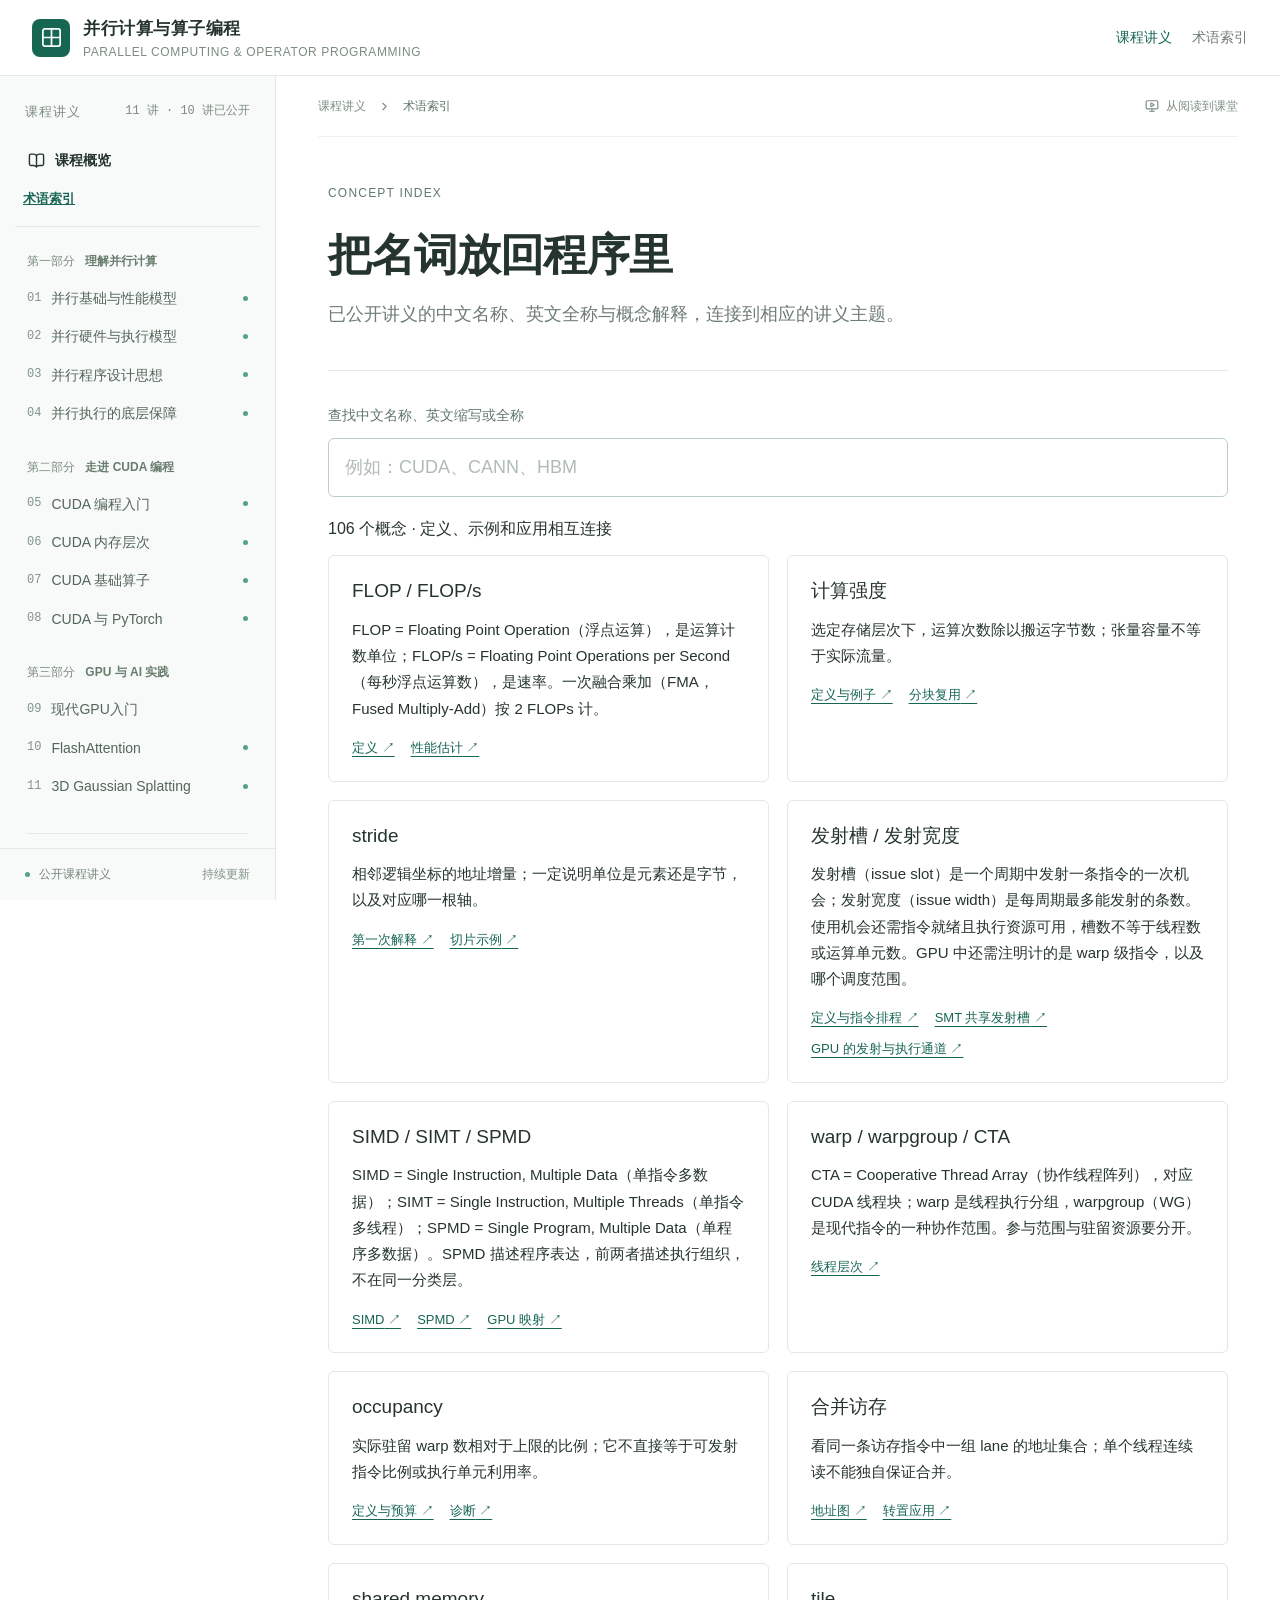
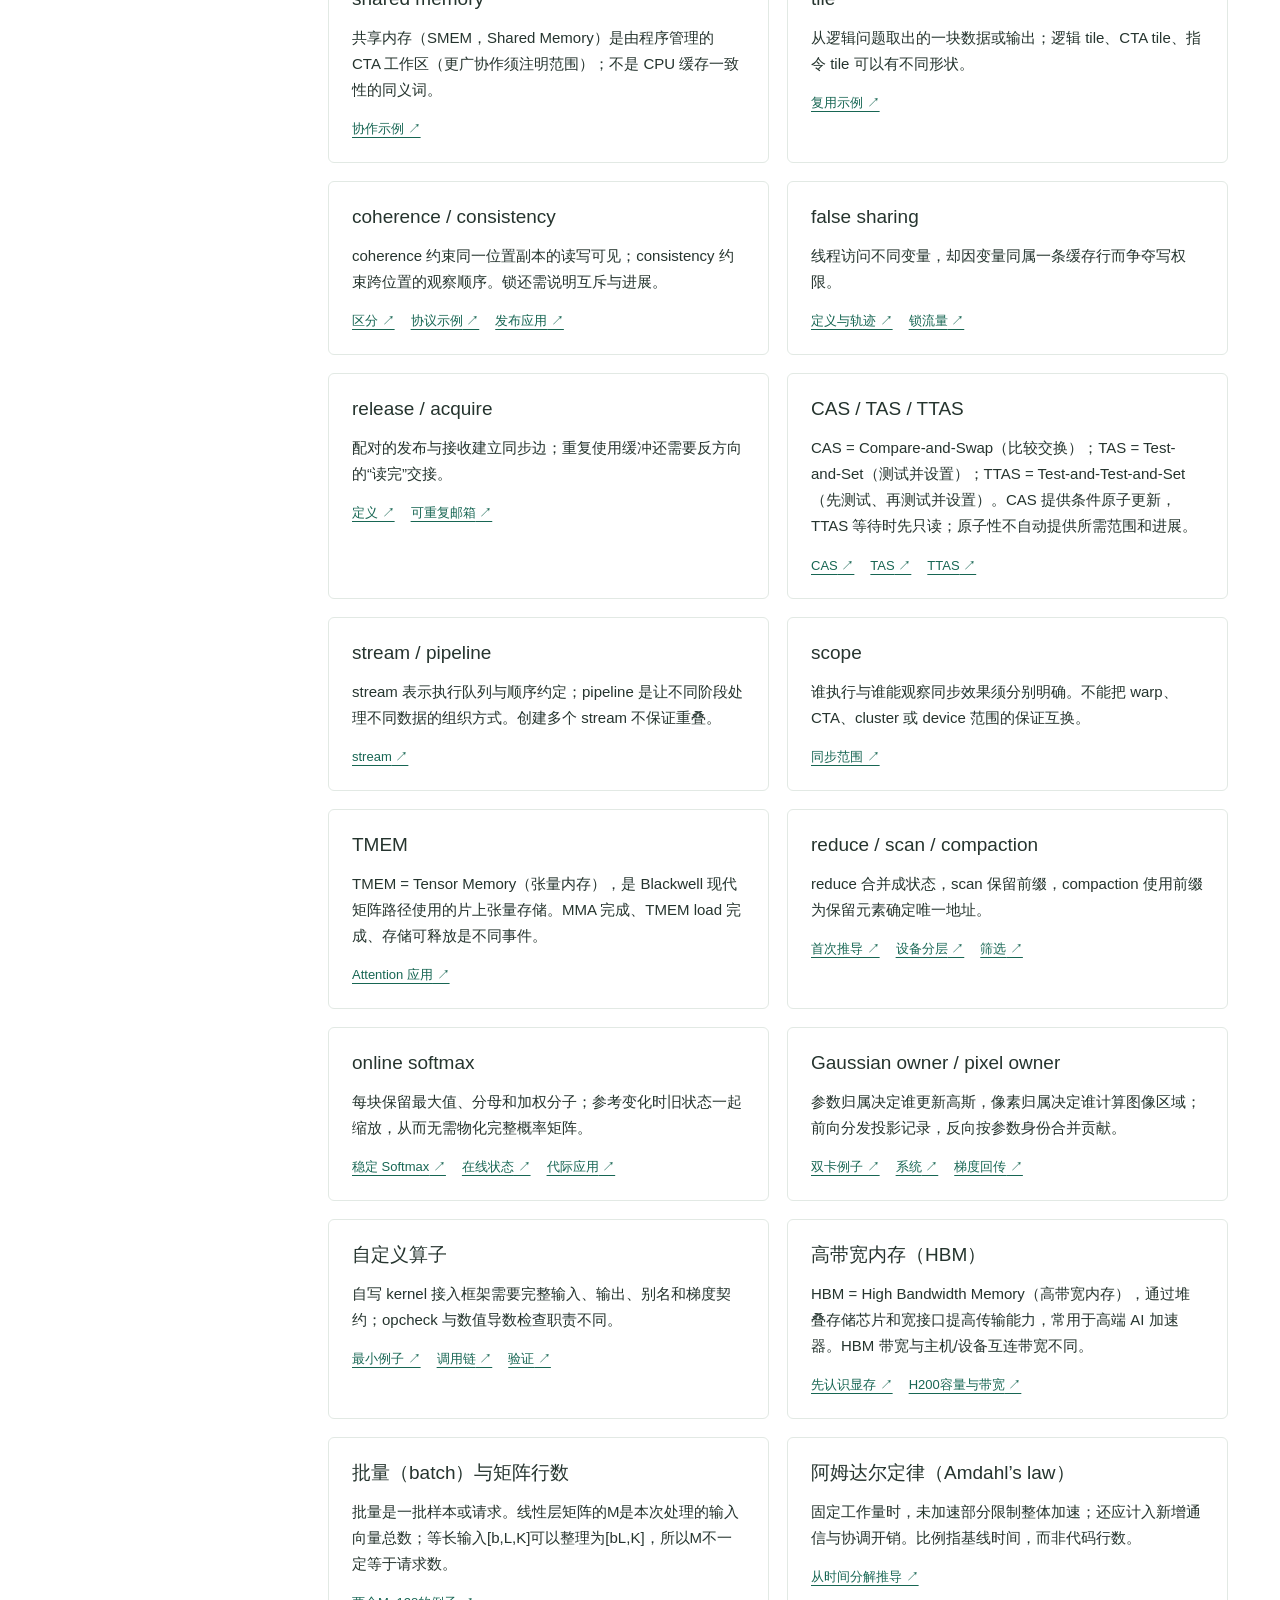
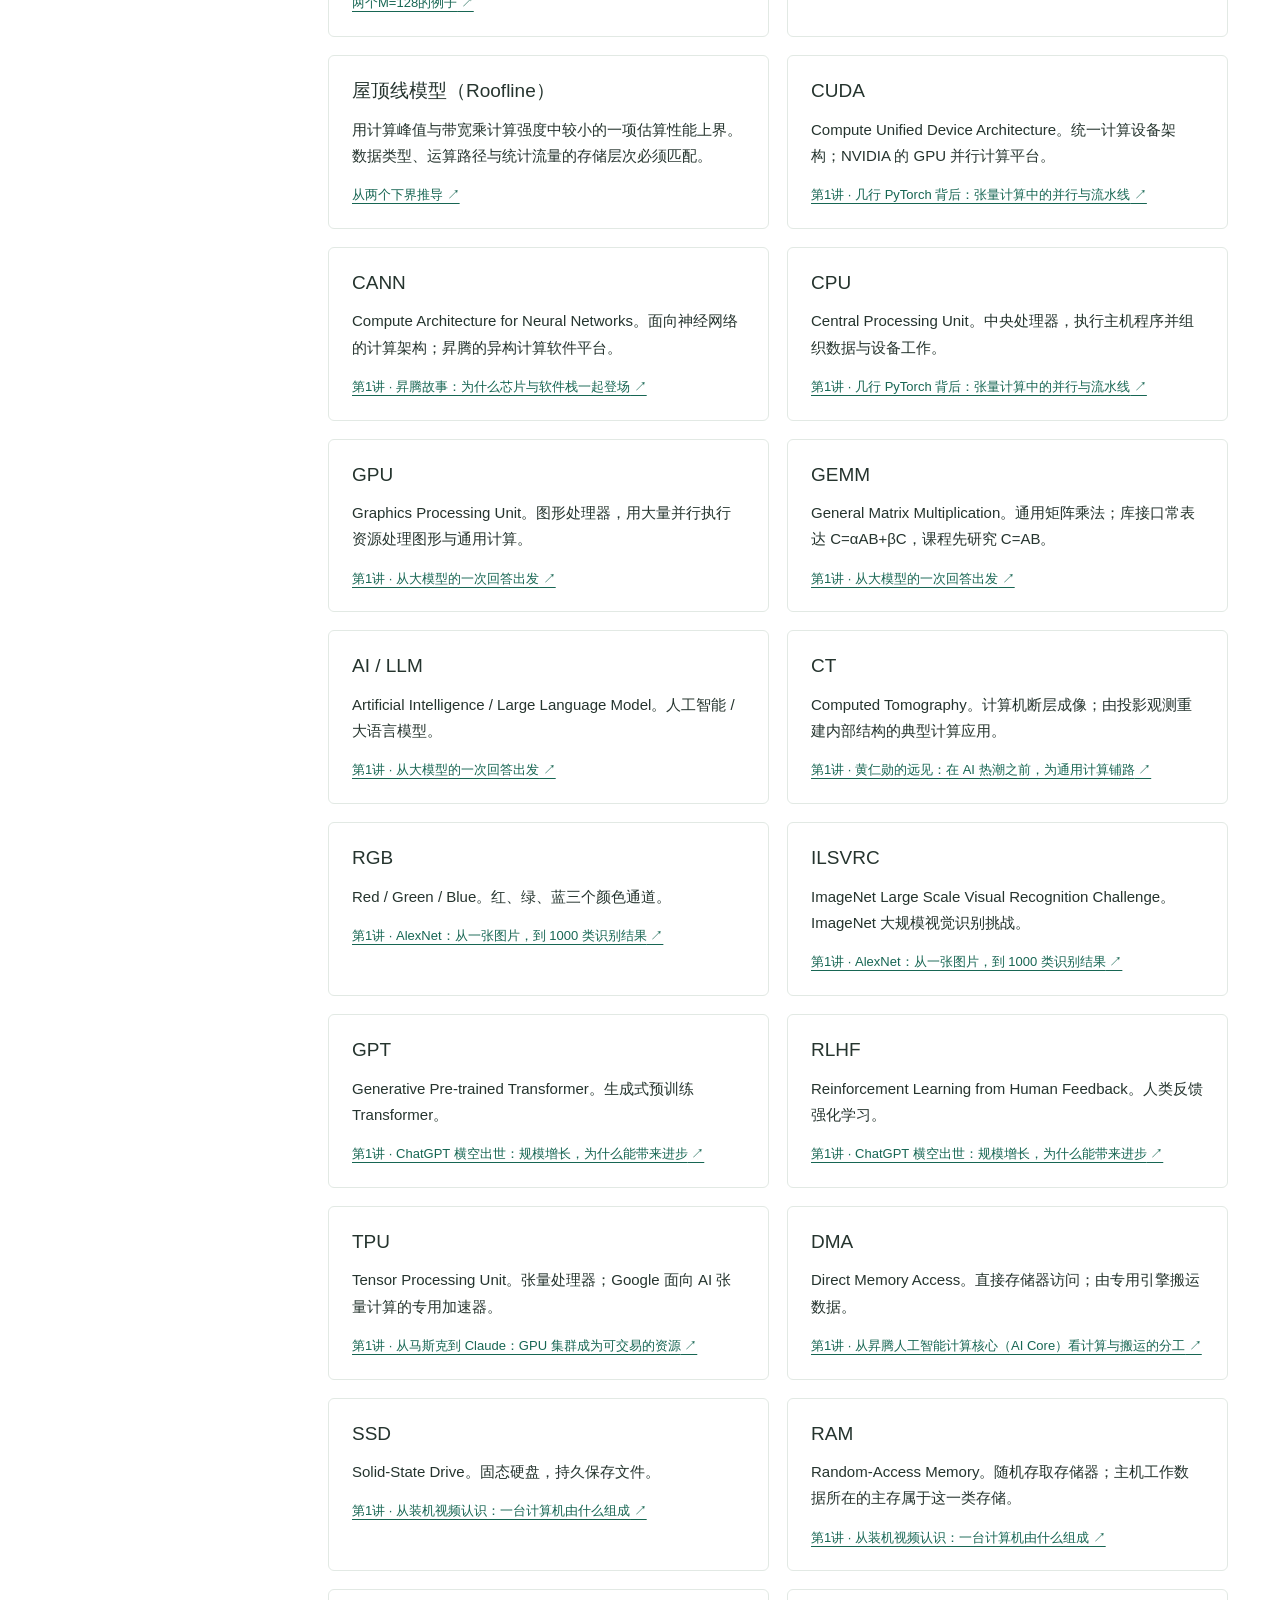
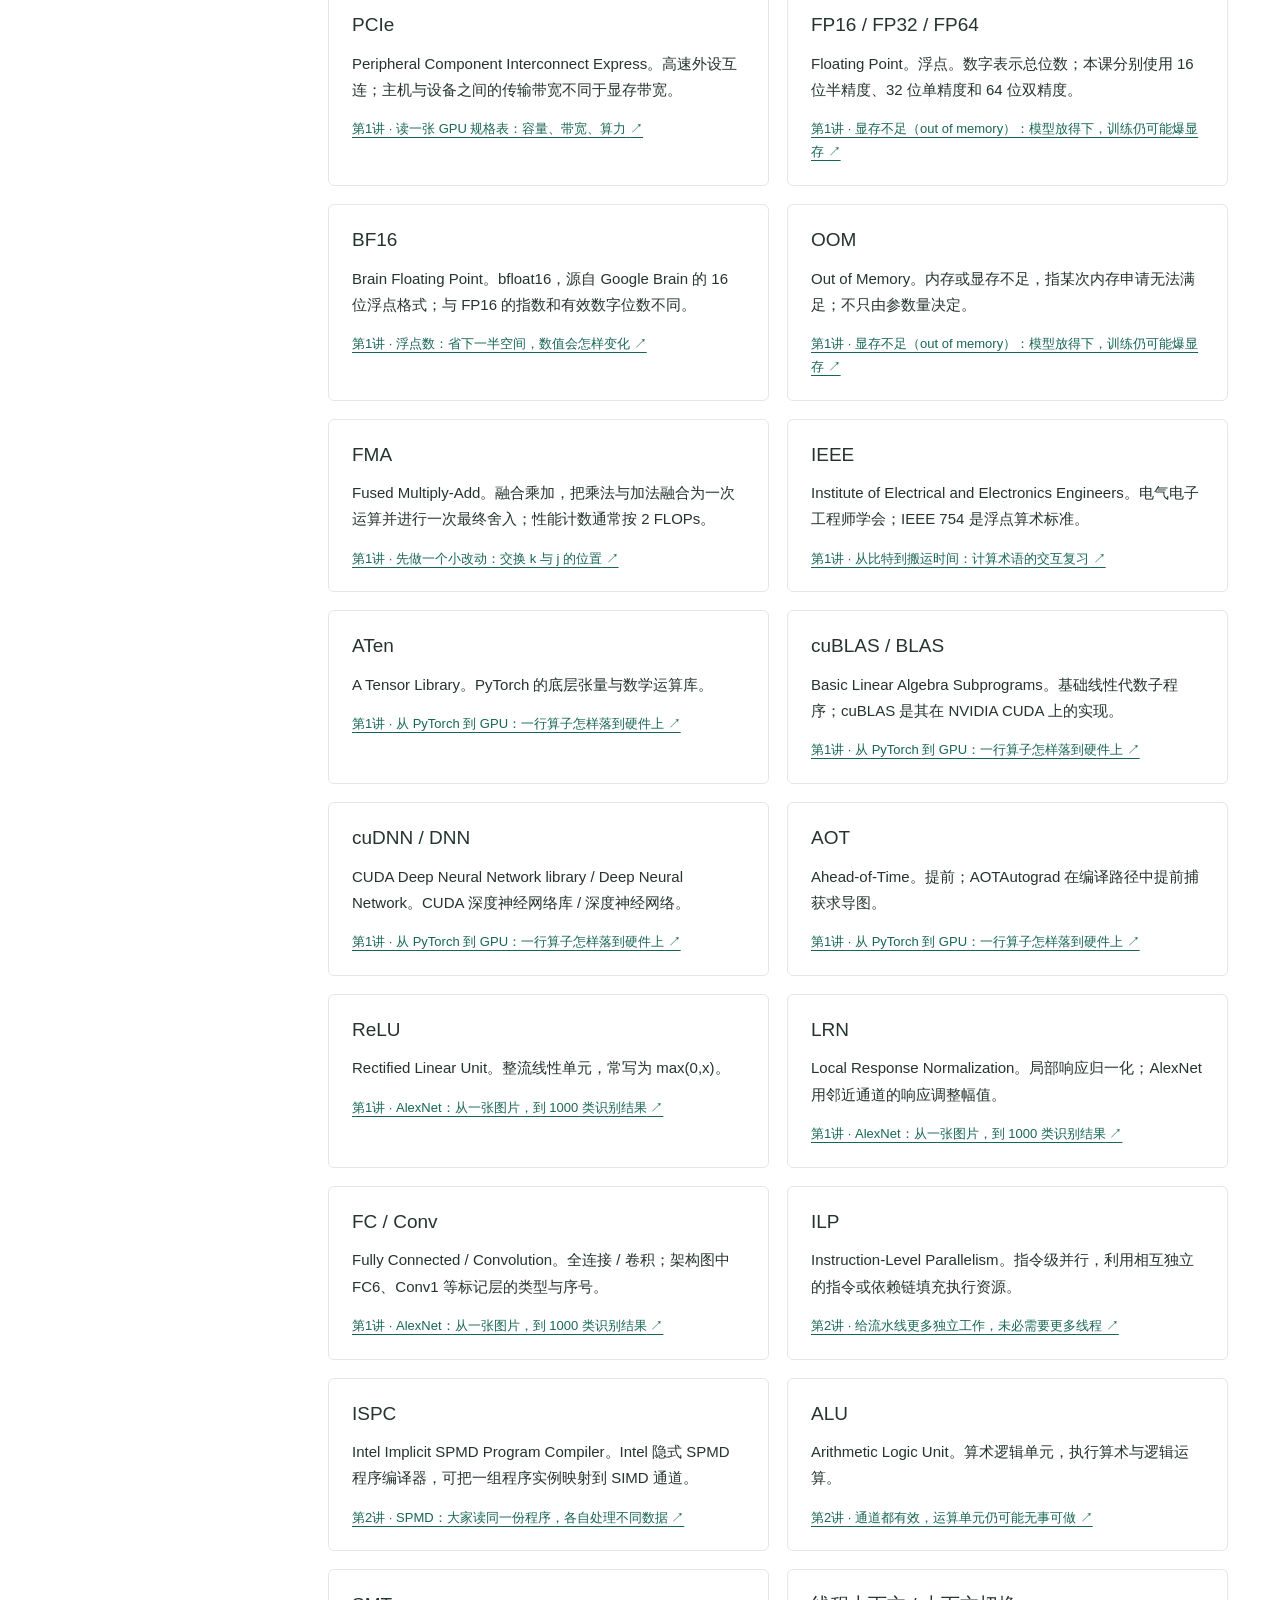
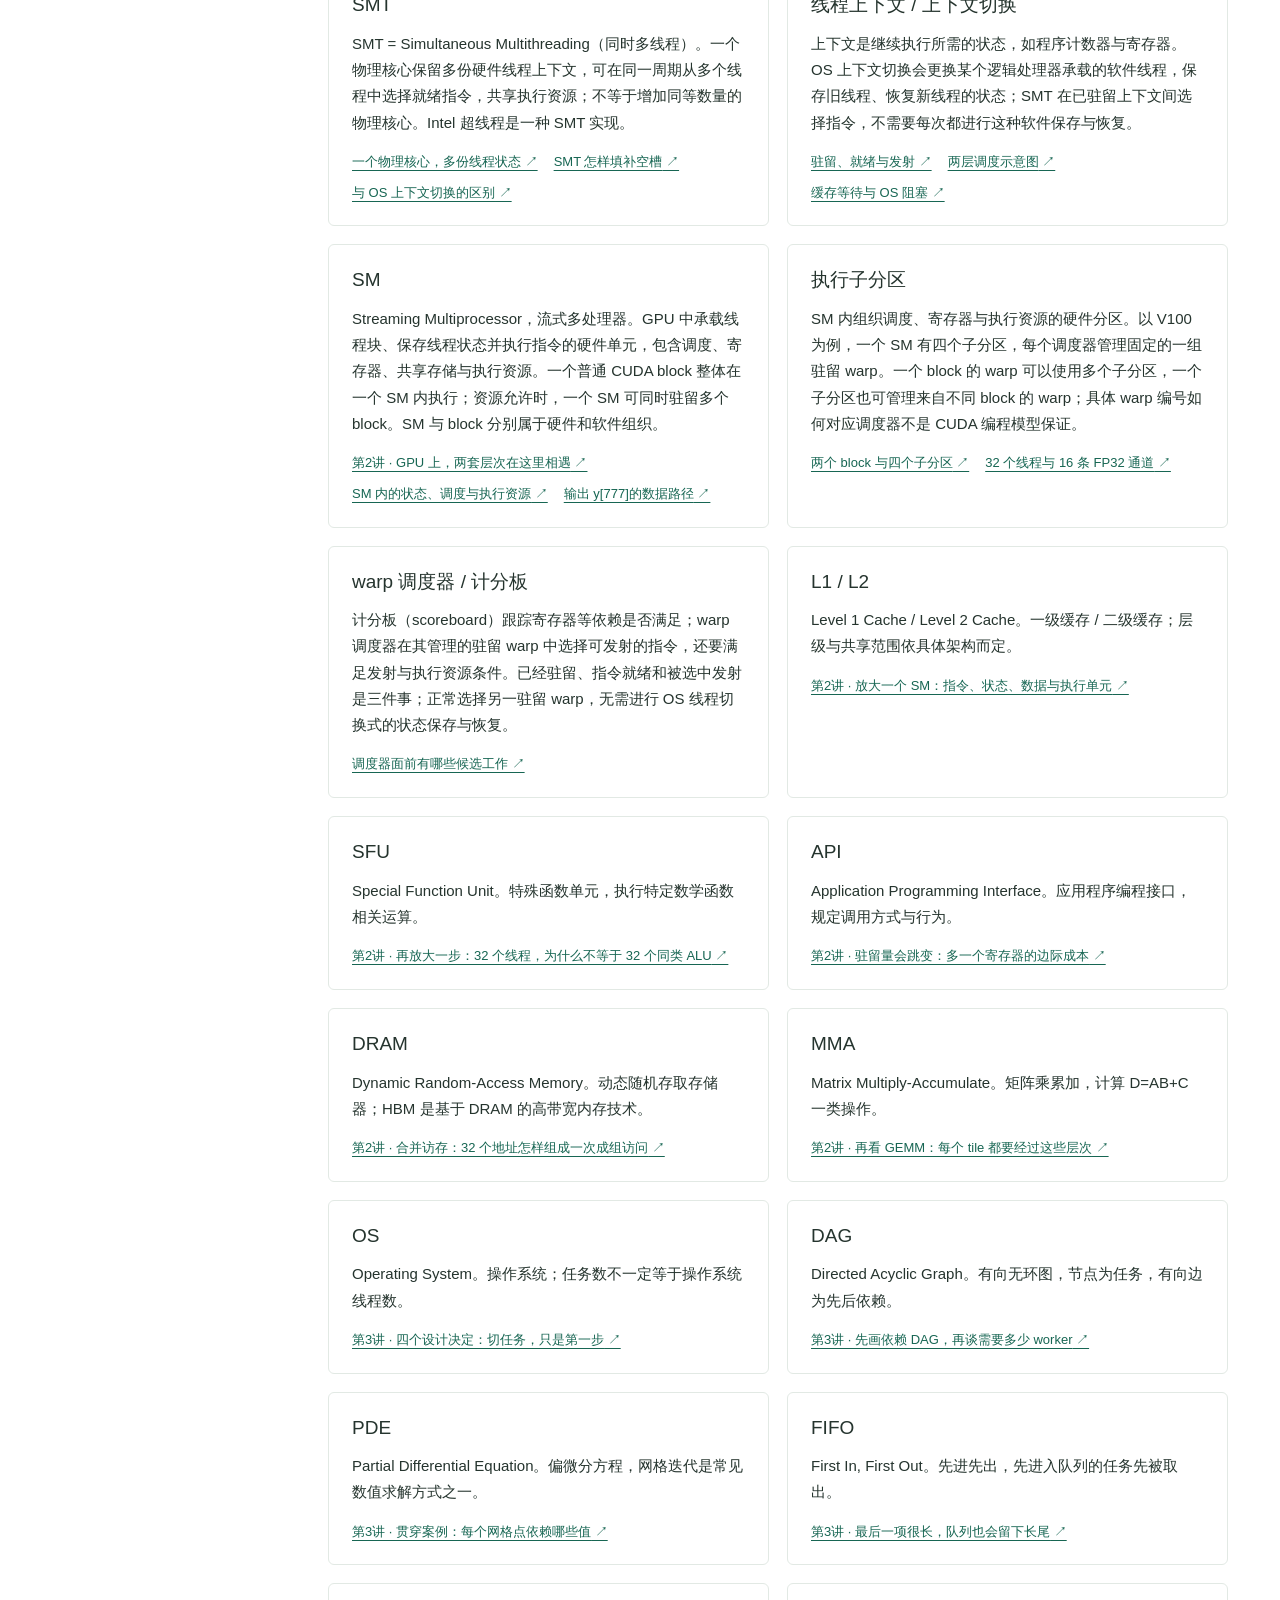
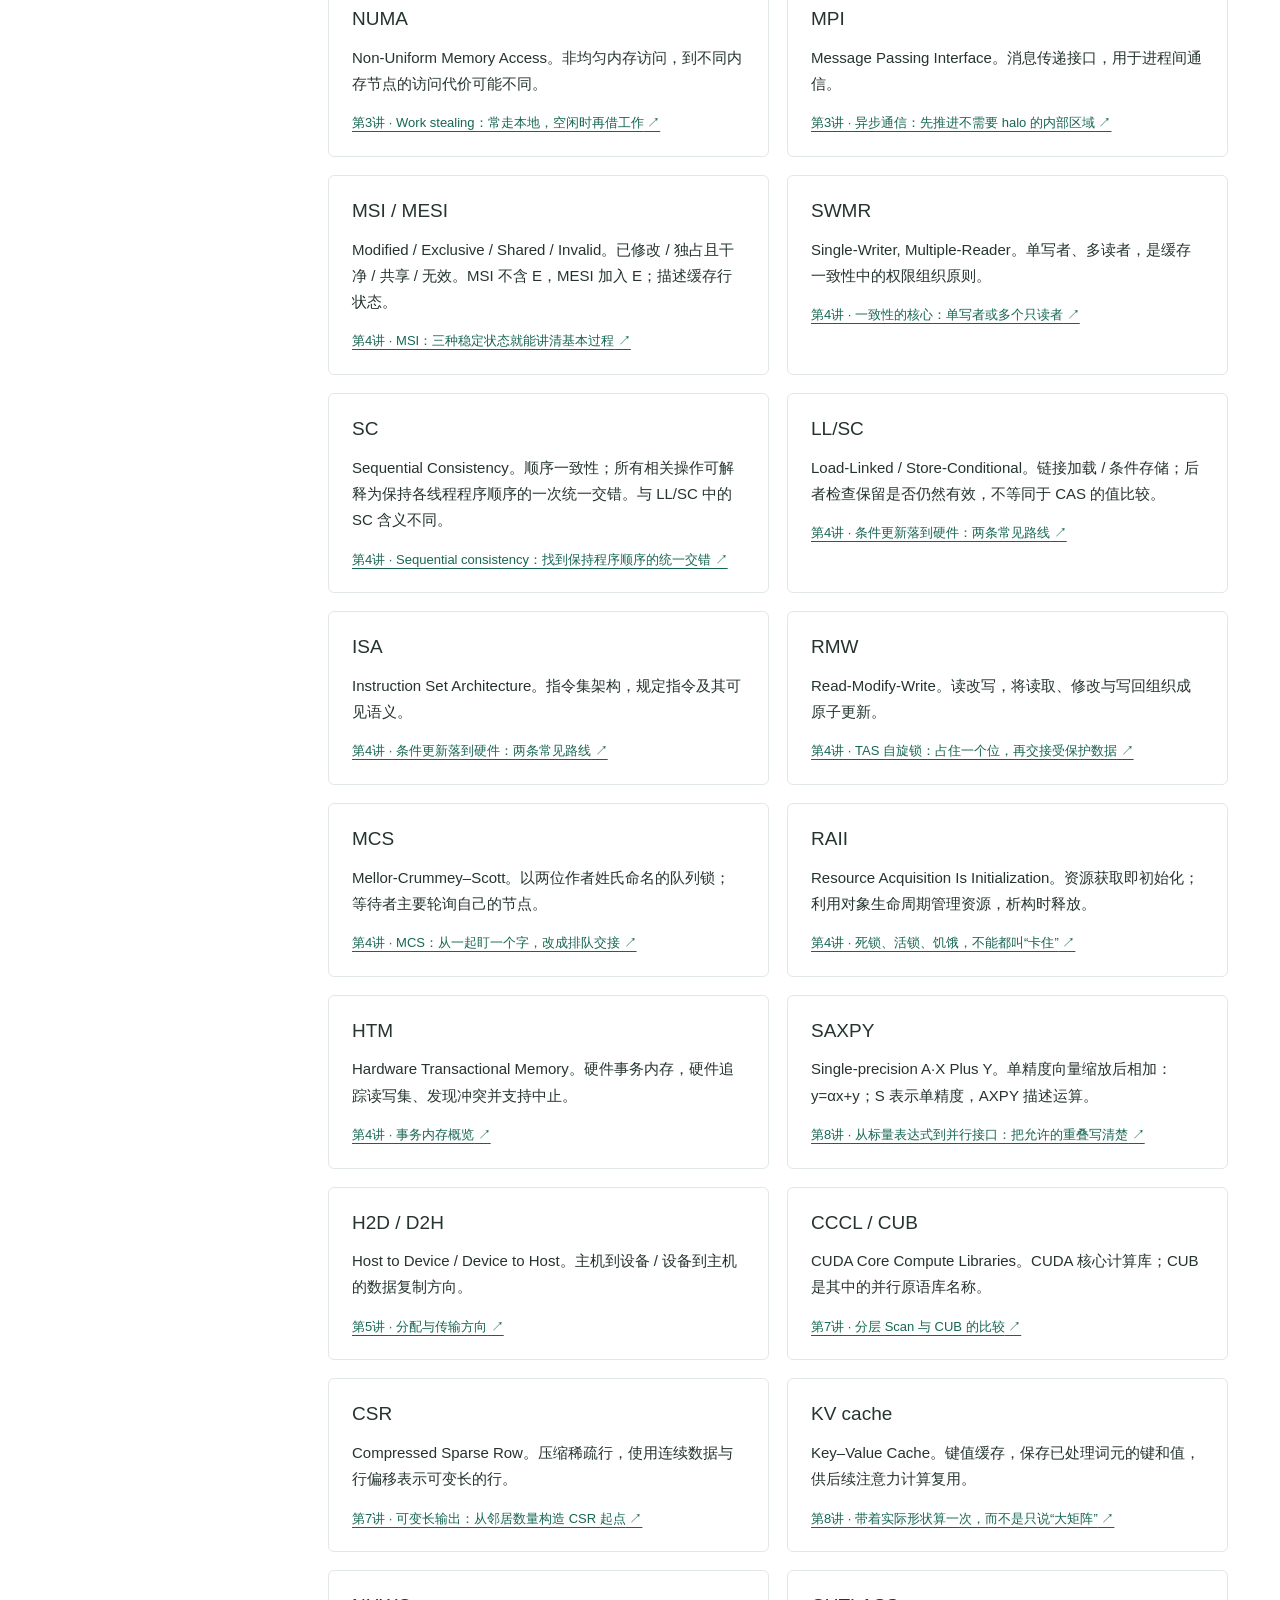
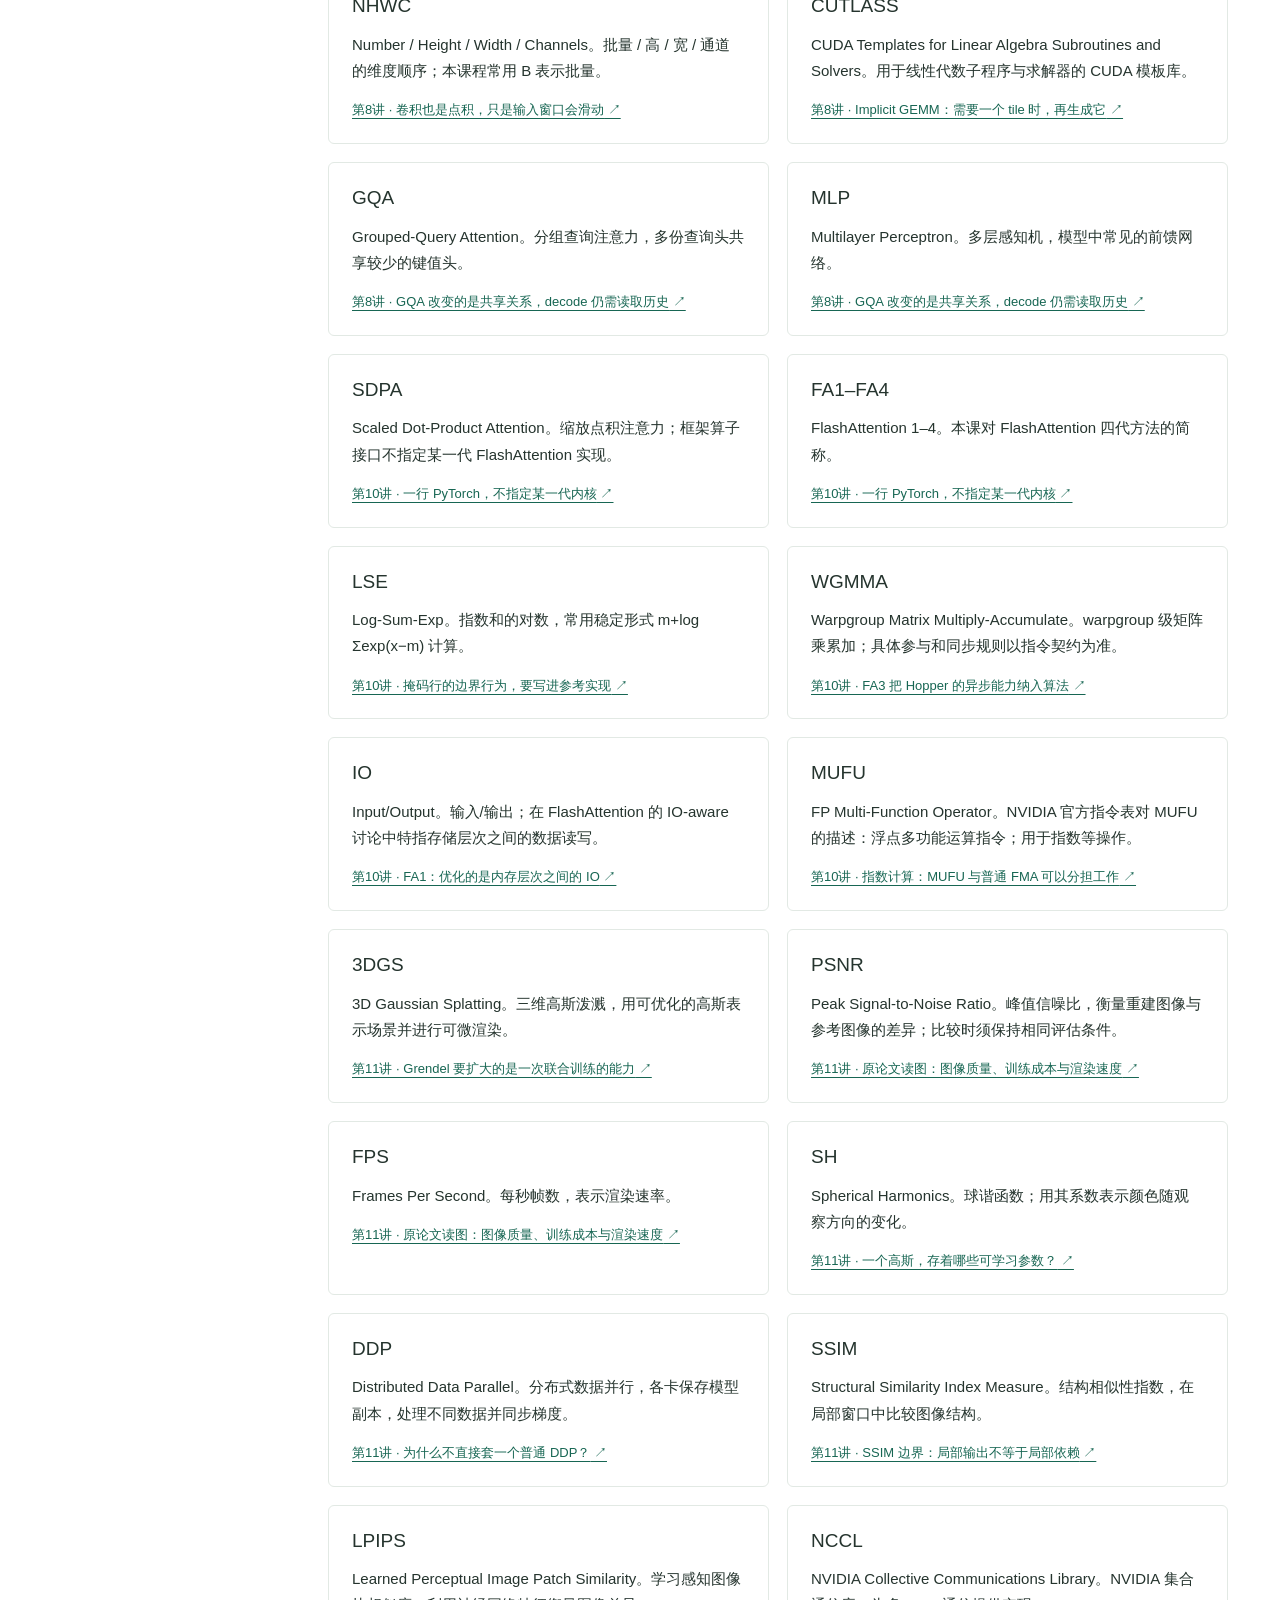
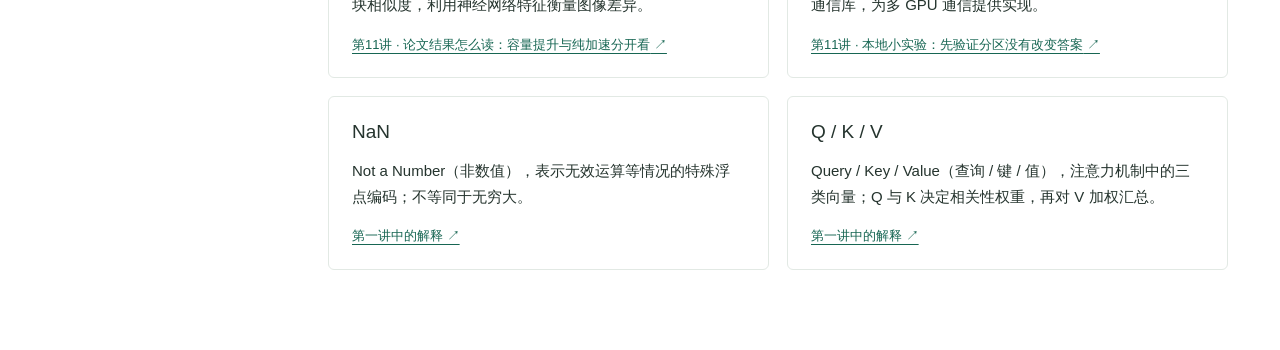
==== commit c0d5119b: "Publish CUDA and PyTorch lecture with vector optimization demo" ====
--- a/site/glossary/index.html
+++ b/site/glossary/index.html
@@ -1,4 +1,4 @@
 <!doctype html>
-<html lang="zh-CN"><head><meta charset="UTF-8"/><meta name="viewport" content="width=device-width, initial-scale=1.0"/><meta name="course-root" content="../"/><meta name="course-route" content="/glossary/"/><meta name="description" content="并行计算与算子编程课程讲义。阅读第一讲与第二讲：并行计算、性能模型、CPU/GPU硬件与执行模型。"/><title>术语索引 · 并行计算与算子编程</title><link rel="icon" type="image/svg+xml" href="../favicon.svg"/>  <script type="module" crossorigin src="../assets/index-CeAA0ig9.js"></script>
-  <link rel="stylesheet" crossorigin href="../assets/index-DDENngQ8.css">
-</head><body><div id="root"><div data-slot="sidebar-wrapper" style="--sidebar-width:276px;--sidebar-width-icon:3rem" class="group/sidebar-wrapper flex min-h-svh w-full has-data-[variant=inset]:bg-sidebar course-app"><a class="skip-link" href="#main-content">跳转至正文</a><header class="site-header"><a href="../" class="brand"><span class="brand-mark"><svg xmlns="http://www.w3.org/2000/svg" width="23" height="23" viewBox="0 0 24 24" fill="none" stroke="currentColor" stroke-width="1.8" stroke-linecap="round" stroke-linejoin="round" class="lucide lucide-grid2x2 lucide-grid-2x2" aria-hidden="true"><path d="M12 3v18"></path><path d="M3 12h18"></path><rect x="3" y="3" width="18" height="18" rx="2"></rect></svg></span><span>并行计算与算子编程<small>PARALLEL COMPUTING &amp; OPERATOR PROGRAMMING</small></span></a><nav class="header-nav" aria-label="网站导航"><a href="../" class="current">课程讲义</a><a href="../glossary/">术语索引</a><span class="institution"><svg xmlns="http://www.w3.org/2000/svg" width="17" height="17" viewBox="0 0 24 24" fill="none" stroke="currentColor" stroke-width="2" stroke-linecap="round" stroke-linejoin="round" class="lucide lucide-graduation-cap" aria-hidden="true"><path d="M21.42 10.922a1 1 0 0 0-.019-1.838L12.83 5.18a2 2 0 0 0-1.66 0L2.6 9.08a1 1 0 0 0 0 1.832l8.57 3.908a2 2 0 0 0 1.66 0z"></path><path d="M22 10v6"></path><path d="M6 12.5V16a6 3 0 0 0 12 0v-3.5"></path></svg>人工智能学院</span></nav></header><div class="group peer hidden text-sidebar-foreground md:block" data-state="expanded" data-collapsible="" data-variant="sidebar" data-side="left" data-slot="sidebar"><div data-slot="sidebar-gap" class="transition-[width] duration-200 ease-linear relative w-(--sidebar-width) bg-transparent group-data-[collapsible=offcanvas]:w-0 group-data-[side=right]:rotate-180 group-data-[collapsible=icon]:w-(--sidebar-width-icon)"></div><div data-slot="sidebar-container" data-side="left" class="fixed inset-y-0 z-10 hidden h-svh w-(--sidebar-width) transition-[left,right,width] duration-200 ease-linear data-[side=left]:left-0 data-[side=left]:group-data-[collapsible=offcanvas]:left-[calc(var(--sidebar-width)*-1)] data-[side=right]:right-0 data-[side=right]:group-data-[collapsible=offcanvas]:right-[calc(var(--sidebar-width)*-1)] md:flex group-data-[collapsible=icon]:w-(--sidebar-width-icon) group-data-[side=left]:border-r group-data-[side=right]:border-l course-sidebar"><div data-sidebar="sidebar" data-slot="sidebar-inner" class="bg-sidebar group-data-[variant=floating]:ring-sidebar-border group-data-[variant=floating]:rounded-lg group-data-[variant=floating]:shadow-sm group-data-[variant=floating]:ring-1 flex size-full flex-col"><div class="sidebar-heading">课程讲义 <span>11 讲 · 9 讲已公开</span></div><div data-slot="sidebar-content" data-sidebar="content" class="no-scrollbar gap-0 flex min-h-0 flex-1 flex-col overflow-auto group-data-[collapsible=icon]:overflow-hidden course-nav"><a href="../" class="overview-link "><svg xmlns="http://www.w3.org/2000/svg" width="17" height="17" viewBox="0 0 24 24" fill="none" stroke="currentColor" stroke-width="2" stroke-linecap="round" stroke-linejoin="round" class="lucide lucide-book-open" aria-hidden="true"><path d="M12 5v16"></path><path d="M20.001 19A2 2 0 0022 17V5a2 2 0 00-1.999-2L16 3.002A5 5 0 0012 5a5 5 0 00-4-2H4a2 2 0 00-2 2v12a2 2 0 001.999 2H8a5 5 0 014 2 5 5 0 014-2z"></path></svg>课程概览</a><div class="learning-sidebar"><a href="../glossary/" aria-current="page">术语索引</a></div><div class="nav-part"><p>第<!-- -->一<!-- -->部分 <span>理解并行计算</span></p><a href="../lectures/01-introduction/" class="lesson-link "><span class="lesson-number">01</span><span>并行基础与性能模型</span><i class="status-dot"></i></a><a href="../lectures/02-execution-models/" class="lesson-link "><span class="lesson-number">02</span><span>并行硬件与执行模型</span><i class="status-dot"></i></a><a href="../lectures/03-parallel-design/" class="lesson-link "><span class="lesson-number">03</span><span>并行程序设计思想</span><i class="status-dot"></i></a><a href="../lectures/04-memory-synchronization/" class="lesson-link "><span class="lesson-number">04</span><span>缓存一致性与同步实现</span><i class="status-dot"></i></a></div><div class="nav-part"><p>第<!-- -->二<!-- -->部分 <span>走进 CUDA 编程</span></p><a href="../lectures/05-cuda-introduction/" class="lesson-link "><span class="lesson-number">05</span><span>CUDA 编程入门</span><i class="status-dot"></i></a><a href="../lectures/06-memory-hierarchy/" class="lesson-link "><span class="lesson-number">06</span><span>CUDA 内存层次</span><i class="status-dot"></i></a><a href="../lectures/07-parallel-primitives/" class="lesson-link "><span class="lesson-number">07</span><span>CUDA基础算子</span><i class="status-dot"></i></a><a href="../lectures/08-dnns-on-gpus/" class="lesson-link "><span class="lesson-number">08</span><span>DNNs on GPUs</span></a></div><div class="nav-part"><p>第<!-- -->三<!-- -->部分 <span>GPU 与 AI 实践</span></p><a href="../lectures/09-modern-architecture/" class="lesson-link "><span class="lesson-number">09</span><span>现代GPU入门</span></a><a href="../lectures/10-flash-attention/" class="lesson-link "><span class="lesson-number">10</span><span>FlashAttention</span><i class="status-dot"></i></a><a href="../lectures/11-gaussian-splatting/" class="lesson-link "><span class="lesson-number">11</span><span>3D Gaussian Splatting</span><i class="status-dot"></i></a></div><a href="../#resources" class="sidebar-resource">参考资料 <svg xmlns="http://www.w3.org/2000/svg" width="15" height="15" viewBox="0 0 24 24" fill="none" stroke="currentColor" stroke-width="2" stroke-linecap="round" stroke-linejoin="round" class="lucide lucide-arrow-up-right" aria-hidden="true"><path d="M7 7h10v10"></path><path d="M7 17 17 7"></path></svg></a></div><div class="sidebar-footer"><span class="status-dot"></span>公开课程讲义 <span>持续更新</span></div></div></div></div><div class="site-body"><div class="breadcrumb"><div><button class="icon-button mobile-menu" aria-label="打开课程目录"><svg xmlns="http://www.w3.org/2000/svg" width="20" height="20" viewBox="0 0 24 24" fill="none" stroke="currentColor" stroke-width="2" stroke-linecap="round" stroke-linejoin="round" class="lucide lucide-menu" aria-hidden="true"><path d="M4 5h16"></path><path d="M4 12h16"></path><path d="M4 19h16"></path></svg></button><a href="../">课程讲义</a><svg xmlns="http://www.w3.org/2000/svg" width="13" height="13" viewBox="0 0 24 24" fill="none" stroke="currentColor" stroke-width="2" stroke-linecap="round" stroke-linejoin="round" class="lucide lucide-chevron-right" aria-hidden="true"><path d="m9 18 6-6-6-6"></path></svg><span>术语索引</span></div><span class="breadcrumb-note"><svg xmlns="http://www.w3.org/2000/svg" width="14" height="14" viewBox="0 0 24 24" fill="none" stroke="currentColor" stroke-width="2" stroke-linecap="round" stroke-linejoin="round" class="lucide lucide-monitor-play" aria-hidden="true"><path d="M15.033 9.44a.647.647 0 0 1 0 1.12l-4.065 2.352a.645.645 0 0 1-.968-.56V7.648a.645.645 0 0 1 .967-.56z"></path><path d="M12 17v4"></path><path d="M8 21h8"></path><rect x="2" y="3" width="20" height="14" rx="2"></rect></svg>从阅读到课堂</span></div><main id="main-content" class="learning-page"><header class="learning-hero"><span class="eyebrow">CONCEPT INDEX</span><h1>把名词放回程序里</h1><p>已公开讲义的中文名称、英文全称与概念解释，连接到相应的讲义主题。</p></header><label class="glossary-search">查找中文名称、英文缩写或全称<input type="search" placeholder="例如：CUDA、CANN、HBM" value=""/></label><p role="status">99<!-- --> 个概念 · 定义、示例和应用相互连接</p><div class="glossary-grid"><article class="glossary-card"><h2>FLOP / FLOP/s</h2><p>FLOP = Floating Point Operation（浮点运算），是运算计数单位；FLOP/s = Floating Point Operations per Second（每秒浮点运算数），是速率。一次融合乘加（FMA，Fused Multiply-Add）按 2 FLOPs 计。</p><nav><a href="../lectures/01-introduction/#flops">定义<!-- --> ↗</a><a href="../lectures/01-introduction/#roofline">性能估计<!-- --> ↗</a></nav></article><article class="glossary-card"><h2>计算强度</h2><p>选定存储层次下，运算次数除以搬运字节数；张量容量不等于实际流量。</p><nav><a href="../lectures/01-introduction/#roofline">定义与例子<!-- --> ↗</a><a href="../lectures/06-memory-hierarchy/#gemm-tile">分块复用<!-- --> ↗</a></nav></article><article class="glossary-card"><h2>stride</h2><p>相邻逻辑坐标的地址增量；一定说明单位是元素还是字节，以及对应哪一根轴。</p><nav><a href="../lectures/01-introduction/#stride">第一次解释<!-- --> ↗</a><a href="../lectures/06-memory-hierarchy/#tensor-stride">切片示例<!-- --> ↗</a></nav></article><article class="glossary-card"><h2>发射槽 / 发射宽度</h2><p>发射槽（issue slot）是一个周期中发射一条指令的一次机会；发射宽度（issue width）是每周期最多能发射的条数。使用机会还需指令就绪且执行资源可用，槽数不等于线程数或运算单元数。GPU 中还需注明计的是 warp 级指令，以及哪个调度范围。</p><nav><a href="../lectures/02-execution-models/#topic-78ba79f5da">定义与指令排程<!-- --> ↗</a><a href="../lectures/02-execution-models/#smt-issue">SMT 共享发射槽<!-- --> ↗</a><a href="../lectures/02-execution-models/#topic-e67f7d7b24">GPU 的发射与执行通道<!-- --> ↗</a></nav></article><article class="glossary-card"><h2>SIMD / SIMT / SPMD</h2><p>SIMD = Single Instruction, Multiple Data（单指令多数据）；SIMT = Single Instruction, Multiple Threads（单指令多线程）；SPMD = Single Program, Multiple Data（单程序多数据）。SPMD 描述程序表达，前两者描述执行组织，不在同一分类层。</p><nav><a href="../lectures/02-execution-models/#simd">SIMD<!-- --> ↗</a><a href="../lectures/02-execution-models/#spmd">SPMD<!-- --> ↗</a><a href="../lectures/02-execution-models/#gpu-mapping">GPU 映射<!-- --> ↗</a></nav></article><article class="glossary-card"><h2>warp / warpgroup / CTA</h2><p>CTA = Cooperative Thread Array（协作线程阵列），对应 CUDA 线程块；warp 是线程执行分组，warpgroup（WG）是现代指令的一种协作范围。参与范围与驻留资源要分开。</p><nav><a href="../lectures/02-execution-models/#gpu-mapping">线程层次<!-- --> ↗</a></nav></article><article class="glossary-card"><h2>occupancy</h2><p>实际驻留 warp 数相对于上限的比例；它不直接等于可发射指令比例或执行单元利用率。</p><nav><a href="../lectures/02-execution-models/#occupancy">定义与预算<!-- --> ↗</a><a href="../lectures/02-execution-models/#topic-c13324afe8">诊断<!-- --> ↗</a></nav></article><article class="glossary-card"><h2>合并访存</h2><p>看同一条访存指令中一组 lane 的地址集合；单个线程连续读不能独自保证合并。</p><nav><a href="../lectures/02-execution-models/#coalescing">地址图<!-- --> ↗</a><a href="../lectures/06-memory-hierarchy/#transpose">转置应用<!-- --> ↗</a></nav></article><article class="glossary-card"><h2>shared memory</h2><p>共享内存（SMEM，Shared Memory）是由程序管理的 CTA 工作区（更广协作须注明范围）；不是 CPU 缓存一致性的同义词。</p><nav><a href="../lectures/06-memory-hierarchy/#shared-barrier">协作示例<!-- --> ↗</a></nav></article><article class="glossary-card"><h2>tile</h2><p>从逻辑问题取出的一块数据或输出；逻辑 tile、CTA tile、指令 tile 可以有不同形状。</p><nav><a href="../lectures/06-memory-hierarchy/#gemm-tile">复用示例<!-- --> ↗</a></nav></article><article class="glossary-card"><h2>coherence / consistency</h2><p>coherence 约束同一位置副本的读写可见；consistency 约束跨位置的观察顺序。锁还需说明互斥与进展。</p><nav><a href="../lectures/04-memory-synchronization/#coherence-consistency">区分<!-- --> ↗</a><a href="../lectures/04-memory-synchronization/#msi">协议示例<!-- --> ↗</a><a href="../lectures/04-memory-synchronization/#mailbox">发布应用<!-- --> ↗</a></nav></article><article class="glossary-card"><h2>false sharing</h2><p>线程访问不同变量，却因变量同属一条缓存行而争夺写权限。</p><nav><a href="../lectures/04-memory-synchronization/#false-sharing">定义与轨迹<!-- --> ↗</a><a href="../lectures/04-memory-synchronization/#ttas">锁流量<!-- --> ↗</a></nav></article><article class="glossary-card"><h2>release / acquire</h2><p>配对的发布与接收建立同步边；重复使用缓冲还需要反方向的“读完”交接。</p><nav><a href="../lectures/04-memory-synchronization/#release-acquire">定义<!-- --> ↗</a><a href="../lectures/04-memory-synchronization/#mailbox">可重复邮箱<!-- --> ↗</a></nav></article><article class="glossary-card"><h2>CAS / TAS / TTAS</h2><p>CAS = Compare-and-Swap（比较交换）；TAS = Test-and-Set（测试并设置）；TTAS = Test-and-Test-and-Set（先测试、再测试并设置）。CAS 提供条件原子更新，TTAS 等待时先只读；原子性不自动提供所需范围和进展。</p><nav><a href="../lectures/04-memory-synchronization/#cas">CAS<!-- --> ↗</a><a href="../lectures/04-memory-synchronization/#tas">TAS<!-- --> ↗</a><a href="../lectures/04-memory-synchronization/#ttas">TTAS<!-- --> ↗</a></nav></article><article class="glossary-card"><h2>stream / pipeline</h2><p>stream 表示执行队列与顺序约定；pipeline 是让不同阶段处理不同数据的组织方式。创建多个 stream 不保证重叠。</p><nav><a href="../lectures/06-memory-hierarchy/#stream">stream<!-- --> ↗</a></nav></article><article class="glossary-card"><h2>scope</h2><p>谁执行与谁能观察同步效果须分别明确。不能把 warp、CTA、cluster 或 device 范围的保证互换。</p><nav><a href="../lectures/04-memory-synchronization/#cuda-scope">同步范围<!-- --> ↗</a></nav></article><article class="glossary-card"><h2>TMEM</h2><p>TMEM = Tensor Memory（张量内存），是 Blackwell 现代矩阵路径使用的片上张量存储。MMA 完成、TMEM load 完成、存储可释放是不同事件。</p><nav><a href="../lectures/10-flash-attention/#fa4-pipeline">Attention 应用<!-- --> ↗</a></nav></article><article class="glossary-card"><h2>reduce / scan / compaction</h2><p>reduce 合并成状态，scan 保留前缀，compaction 使用前缀为保留元素确定唯一地址。</p><nav><a href="../lectures/03-parallel-design/#scan">首次推导<!-- --> ↗</a><a href="../lectures/07-parallel-primitives/#scan">设备分层<!-- --> ↗</a><a href="../lectures/07-parallel-primitives/#compaction">筛选<!-- --> ↗</a></nav></article><article class="glossary-card"><h2>online softmax</h2><p>每块保留最大值、分母和加权分子；参考变化时旧状态一起缩放，从而无需物化完整概率矩阵。</p><nav><a href="../lectures/10-flash-attention/#online-state">在线状态<!-- --> ↗</a><a href="../lectures/10-flash-attention/#generations">代际应用<!-- --> ↗</a></nav></article><article class="glossary-card"><h2>Gaussian owner / pixel owner</h2><p>参数归属决定谁更新高斯，像素归属决定谁计算图像区域；前向分发投影记录，反向按参数身份合并贡献。</p><nav><a href="../lectures/11-gaussian-splatting/#two-gpu-routing">双卡例子<!-- --> ↗</a><a href="../lectures/11-gaussian-splatting/#grendel">系统<!-- --> ↗</a><a href="../lectures/11-gaussian-splatting/#gradient-routing">梯度回传<!-- --> ↗</a></nav></article><article class="glossary-card"><h2>高带宽内存（HBM）</h2><p>HBM = High Bandwidth Memory（高带宽内存），通过堆叠存储芯片和宽接口提高传输能力，常用于高端 AI 加速器。HBM 带宽与主机/设备互连带宽不同。</p><nav><a href="../lectures/01-introduction/#topic-780ce96d94">先认识显存<!-- --> ↗</a><a href="../lectures/01-introduction/#topic-2b6b745ae9">H200容量与带宽<!-- --> ↗</a></nav></article><article class="glossary-card"><h2>批量（batch）与矩阵行数</h2><p>批量是一批样本或请求。线性层矩阵的M是本次处理的输入向量总数；等长输入[b,L,K]可以整理为[bL,K]，所以M不一定等于请求数。</p><nav><a href="../lectures/01-introduction/#topic-a79ed01e4b">两个M=128的例子<!-- --> ↗</a></nav></article><article class="glossary-card"><h2>阿姆达尔定律（Amdahl’s law）</h2><p>固定工作量时，未加速部分限制整体加速；还应计入新增通信与协调开销。比例指基线时间，而非代码行数。</p><nav><a href="../lectures/01-introduction/#amdahl">从时间分解推导<!-- --> ↗</a></nav></article><article class="glossary-card"><h2>屋顶线模型（Roofline）</h2><p>用计算峰值与带宽乘计算强度中较小的一项估算性能上界。数据类型、运算路径与统计流量的存储层次必须匹配。</p><nav><a href="../lectures/01-introduction/#roofline">从两个下界推导<!-- --> ↗</a></nav></article><article class="glossary-card"><h2>CUDA</h2><p>Compute Unified Device Architecture。统一计算设备架构；NVIDIA 的 GPU 并行计算平台。</p><nav><a href="../lectures/01-introduction/#topic-84bc29a7d3">第1讲 · 几行 PyTorch 背后：张量计算中的并行与流水线<!-- --> ↗</a></nav></article><article class="glossary-card"><h2>CANN</h2><p>Compute Architecture for Neural Networks。面向神经网络的计算架构；昇腾的异构计算软件平台。</p><nav><a href="../lectures/01-introduction/#topic-835acc98f9">第1讲 · 昇腾故事：为什么芯片与软件栈一起登场<!-- --> ↗</a></nav></article><article class="glossary-card"><h2>CPU</h2><p>Central Processing Unit。中央处理器，执行主机程序并组织数据与设备工作。</p><nav><a href="../lectures/01-introduction/#topic-84bc29a7d3">第1讲 · 几行 PyTorch 背后：张量计算中的并行与流水线<!-- --> ↗</a></nav></article><article class="glossary-card"><h2>GPU</h2><p>Graphics Processing Unit。图形处理器，用大量并行执行资源处理图形与通用计算。</p><nav><a href="../lectures/01-introduction/#topic-df641130b6">第1讲 · 从大模型的一次回答出发<!-- --> ↗</a></nav></article><article class="glossary-card"><h2>GEMM</h2><p>General Matrix Multiplication。通用矩阵乘法；库接口常表达 C=αAB+βC，课程先研究 C=AB。</p><nav><a href="../lectures/01-introduction/#topic-df641130b6">第1讲 · 从大模型的一次回答出发<!-- --> ↗</a></nav></article><article class="glossary-card"><h2>AI / LLM</h2><p>Artificial Intelligence / Large Language Model。人工智能 / 大语言模型。</p><nav><a href="../lectures/01-introduction/#topic-df641130b6">第1讲 · 从大模型的一次回答出发<!-- --> ↗</a></nav></article><article class="glossary-card"><h2>CT</h2><p>Computed Tomography。计算机断层成像；由投影观测重建内部结构的典型计算应用。</p><nav><a href="../lectures/01-introduction/#topic-4c1fc6db70">第1讲 · 黄仁勋的远见：在 AI 热潮之前，为通用计算铺路<!-- --> ↗</a></nav></article><article class="glossary-card"><h2>RGB</h2><p>Red / Green / Blue。红、绿、蓝三个颜色通道。</p><nav><a href="../lectures/01-introduction/#topic-f200a8c41d">第1讲 · AlexNet：从一张图片，到 1000 类识别结果<!-- --> ↗</a></nav></article><article class="glossary-card"><h2>ILSVRC</h2><p>ImageNet Large Scale Visual Recognition Challenge。ImageNet 大规模视觉识别挑战。</p><nav><a href="../lectures/01-introduction/#topic-f200a8c41d">第1讲 · AlexNet：从一张图片，到 1000 类识别结果<!-- --> ↗</a></nav></article><article class="glossary-card"><h2>GPT</h2><p>Generative Pre-trained Transformer。生成式预训练 Transformer。</p><nav><a href="../lectures/01-introduction/#topic-9524927090">第1讲 · ChatGPT 横空出世：规模增长，为什么能带来进步<!-- --> ↗</a></nav></article><article class="glossary-card"><h2>RLHF</h2><p>Reinforcement Learning from Human Feedback。人类反馈强化学习。</p><nav><a href="../lectures/01-introduction/#topic-9524927090">第1讲 · ChatGPT 横空出世：规模增长，为什么能带来进步<!-- --> ↗</a></nav></article><article class="glossary-card"><h2>TPU</h2><p>Tensor Processing Unit。张量处理器；Google 面向 AI 张量计算的专用加速器。</p><nav><a href="../lectures/01-introduction/#topic-684088cadf">第1讲 · 从马斯克到 Claude：GPU 集群成为可交易的资源<!-- --> ↗</a></nav></article><article class="glossary-card"><h2>DMA</h2><p>Direct Memory Access。直接存储器访问；由专用引擎搬运数据。</p><nav><a href="../lectures/01-introduction/#topic-9029766ea1">第1讲 · 从昇腾人工智能计算核心（AI Core）看计算与搬运的分工<!-- --> ↗</a></nav></article><article class="glossary-card"><h2>SSD</h2><p>Solid-State Drive。固态硬盘，持久保存文件。</p><nav><a href="../lectures/01-introduction/#topic-780ce96d94">第1讲 · 从装机视频认识：一台计算机由什么组成<!-- --> ↗</a></nav></article><article class="glossary-card"><h2>RAM</h2><p>Random-Access Memory。随机存取存储器；主机工作数据所在的主存属于这一类存储。</p><nav><a href="../lectures/01-introduction/#topic-780ce96d94">第1讲 · 从装机视频认识：一台计算机由什么组成<!-- --> ↗</a></nav></article><article class="glossary-card"><h2>PCIe</h2><p>Peripheral Component Interconnect Express。高速外设互连；主机与设备之间的传输带宽不同于显存带宽。</p><nav><a href="../lectures/01-introduction/#topic-2b6b745ae9">第1讲 · 读一张 GPU 规格表：容量、带宽、算力<!-- --> ↗</a></nav></article><article class="glossary-card"><h2>FP16 / FP32 / FP64</h2><p>Floating Point。浮点。数字表示总位数；本课分别使用 16 位半精度、32 位单精度和 64 位双精度。</p><nav><a href="../lectures/01-introduction/#topic-0fcd9d8cdb">第1讲 · 显存不足（out of memory）：模型放得下，训练仍可能爆显存<!-- --> ↗</a></nav></article><article class="glossary-card"><h2>BF16</h2><p>Brain Floating Point。bfloat16，源自 Google Brain 的 16 位浮点格式；与 FP16 的指数和有效数字位数不同。</p><nav><a href="../lectures/01-introduction/#floating-point">第1讲 · 浮点数：省下一半空间，数值会怎样变化<!-- --> ↗</a></nav></article><article class="glossary-card"><h2>OOM</h2><p>Out of Memory。内存或显存不足，指某次内存申请无法满足；不只由参数量决定。</p><nav><a href="../lectures/01-introduction/#topic-0fcd9d8cdb">第1讲 · 显存不足（out of memory）：模型放得下，训练仍可能爆显存<!-- --> ↗</a></nav></article><article class="glossary-card"><h2>FMA</h2><p>Fused Multiply-Add。融合乘加，把乘法与加法融合为一次运算并进行一次最终舍入；性能计数通常按 2 FLOPs。</p><nav><a href="../lectures/01-introduction/#topic-cdda6e7786">第1讲 · 先做一个小改动：交换 k 与 j 的位置<!-- --> ↗</a></nav></article><article class="glossary-card"><h2>IEEE</h2><p>Institute of Electrical and Electronics Engineers。电气电子工程师学会；IEEE 754 是浮点算术标准。</p><nav><a href="../lectures/01-introduction/#bits-bytes">第1讲 · 从比特到搬运时间：计算术语的交互复习<!-- --> ↗</a></nav></article><article class="glossary-card"><h2>ATen</h2><p>A Tensor Library。PyTorch 的底层张量与数学运算库。</p><nav><a href="../lectures/01-introduction/#topic-dc750aafa2">第1讲 · 从 PyTorch 到 GPU：一行算子怎样落到硬件上<!-- --> ↗</a></nav></article><article class="glossary-card"><h2>cuBLAS / BLAS</h2><p>Basic Linear Algebra Subprograms。基础线性代数子程序；cuBLAS 是其在 NVIDIA CUDA 上的实现。</p><nav><a href="../lectures/01-introduction/#topic-dc750aafa2">第1讲 · 从 PyTorch 到 GPU：一行算子怎样落到硬件上<!-- --> ↗</a></nav></article><article class="glossary-card"><h2>cuDNN / DNN</h2><p>CUDA Deep Neural Network library / Deep Neural Network。CUDA 深度神经网络库 / 深度神经网络。</p><nav><a href="../lectures/01-introduction/#topic-dc750aafa2">第1讲 · 从 PyTorch 到 GPU：一行算子怎样落到硬件上<!-- --> ↗</a></nav></article><article class="glossary-card"><h2>AOT</h2><p>Ahead-of-Time。提前；AOTAutograd 在编译路径中提前捕获求导图。</p><nav><a href="../lectures/01-introduction/#topic-dc750aafa2">第1讲 · 从 PyTorch 到 GPU：一行算子怎样落到硬件上<!-- --> ↗</a></nav></article><article class="glossary-card"><h2>ReLU</h2><p>Rectified Linear Unit。整流线性单元，常写为 max(0,x)。</p><nav><a href="../lectures/01-introduction/#topic-f200a8c41d">第1讲 · AlexNet：从一张图片，到 1000 类识别结果<!-- --> ↗</a></nav></article><article class="glossary-card"><h2>LRN</h2><p>Local Response Normalization。局部响应归一化；AlexNet 用邻近通道的响应调整幅值。</p><nav><a href="../lectures/01-introduction/#topic-f200a8c41d">第1讲 · AlexNet：从一张图片，到 1000 类识别结果<!-- --> ↗</a></nav></article><article class="glossary-card"><h2>FC / Conv</h2><p>Fully Connected / Convolution。全连接 / 卷积；架构图中 FC6、Conv1 等标记层的类型与序号。</p><nav><a href="../lectures/01-introduction/#topic-f200a8c41d">第1讲 · AlexNet：从一张图片，到 1000 类识别结果<!-- --> ↗</a></nav></article><article class="glossary-card"><h2>ILP</h2><p>Instruction-Level Parallelism。指令级并行，利用相互独立的指令或依赖链填充执行资源。</p><nav><a href="../lectures/02-execution-models/#topic-f1ace3329d">第2讲 · 给流水线更多独立工作，未必需要更多线程<!-- --> ↗</a></nav></article><article class="glossary-card"><h2>ISPC</h2><p>Intel Implicit SPMD Program Compiler。Intel 隐式 SPMD 程序编译器，可把一组程序实例映射到 SIMD 通道。</p><nav><a href="../lectures/02-execution-models/#spmd">第2讲 · SPMD：大家读同一份程序，各自处理不同数据<!-- --> ↗</a></nav></article><article class="glossary-card"><h2>ALU</h2><p>Arithmetic Logic Unit。算术逻辑单元，执行算术与逻辑运算。</p><nav><a href="../lectures/02-execution-models/#topic-cf520e40fc">第2讲 · 通道都有效，运算单元仍可能无事可做<!-- --> ↗</a></nav></article><article class="glossary-card"><h2>SMT</h2><p>SMT = Simultaneous Multithreading（同时多线程）。一个物理核心保留多份硬件线程上下文，可在同一周期从多个线程中选择就绪指令，共享执行资源；不等于增加同等数量的物理核心。Intel 超线程是一种 SMT 实现。</p><nav><a href="../lectures/02-execution-models/#topic-b4f4690fa0">一个物理核心，多份线程状态<!-- --> ↗</a><a href="../lectures/02-execution-models/#smt-issue">SMT 怎样填补空槽<!-- --> ↗</a><a href="../lectures/02-execution-models/#context-switch">与 OS 上下文切换的区别<!-- --> ↗</a></nav></article><article class="glossary-card"><h2>线程上下文 / 上下文切换</h2><p>上下文是继续执行所需的状态，如程序计数器与寄存器。OS 上下文切换会更换某个逻辑处理器承载的软件线程，保存旧线程、恢复新线程的状态；SMT 在已驻留上下文间选择指令，不需要每次都进行这种软件保存与恢复。</p><nav><a href="../lectures/02-execution-models/#latency-hiding">驻留、就绪与发射<!-- --> ↗</a><a href="../lectures/02-execution-models/#context-switch">两层调度示意图<!-- --> ↗</a><a href="../lectures/02-execution-models/#scheduling-layers">缓存等待与 OS 阻塞<!-- --> ↗</a></nav></article><article class="glossary-card"><h2>SM</h2><p>Streaming Multiprocessor，流式多处理器。GPU 中承载线程块、保存线程状态并执行指令的硬件单元，包含调度、寄存器、共享存储与执行资源。一个普通 CUDA block 整体在一个 SM 内执行；资源允许时，一个 SM 可同时驻留多个 block。SM 与 block 分别属于硬件和软件组织。</p><nav><a href="../lectures/02-execution-models/#gpu-mapping">第2讲 · GPU 上，两套层次在这里相遇<!-- --> ↗</a><a href="../lectures/02-execution-models/#topic-5f81da1407">SM 内的状态、调度与执行资源<!-- --> ↗</a><a href="../lectures/02-execution-models/#sm-instruction-path">输出 y[777]的数据路径<!-- --> ↗</a></nav></article><article class="glossary-card"><h2>执行子分区</h2><p>SM 内组织调度、寄存器与执行资源的硬件分区。以 V100 为例，一个 SM 有四个子分区，每个调度器管理固定的一组驻留 warp。一个 block 的 warp 可以使用多个子分区，一个子分区也可管理来自不同 block 的 warp；具体 warp 编号如何对应调度器不是 CUDA 编程模型保证。</p><nav><a href="../lectures/02-execution-models/#sm-warp-placement">两个 block 与四个子分区<!-- --> ↗</a><a href="../lectures/02-execution-models/#topic-e67f7d7b24">32 个线程与 16 条 FP32 通道<!-- --> ↗</a></nav></article><article class="glossary-card"><h2>warp 调度器 / 计分板</h2><p>计分板（scoreboard）跟踪寄存器等依赖是否满足；warp 调度器在其管理的驻留 warp 中选择可发射的指令，还要满足发射与执行资源条件。已经驻留、指令就绪和被选中发射是三件事；正常选择另一驻留 warp，无需进行 OS 线程切换式的状态保存与恢复。</p><nav><a href="../lectures/02-execution-models/#topic-4238b4cef4">调度器面前有哪些候选工作<!-- --> ↗</a></nav></article><article class="glossary-card"><h2>L1 / L2</h2><p>Level 1 Cache / Level 2 Cache。一级缓存 / 二级缓存；层级与共享范围依具体架构而定。</p><nav><a href="../lectures/02-execution-models/#topic-5f81da1407">第2讲 · 放大一个 SM：指令、状态、数据与执行单元<!-- --> ↗</a></nav></article><article class="glossary-card"><h2>SFU</h2><p>Special Function Unit。特殊函数单元，执行特定数学函数相关运算。</p><nav><a href="../lectures/02-execution-models/#topic-e67f7d7b24">第2讲 · 再放大一步：32 个线程，为什么不等于 32 个同类 ALU<!-- --> ↗</a></nav></article><article class="glossary-card"><h2>API</h2><p>Application Programming Interface。应用程序编程接口，规定调用方式与行为。</p><nav><a href="../lectures/02-execution-models/#topic-4b3029ce67">第2讲 · 驻留量会跳变：多一个寄存器的边际成本<!-- --> ↗</a></nav></article><article class="glossary-card"><h2>DRAM</h2><p>Dynamic Random-Access Memory。动态随机存取存储器；HBM 是基于 DRAM 的高带宽内存技术。</p><nav><a href="../lectures/02-execution-models/#coalescing">第2讲 · 合并访存：32 个地址怎样组成一次成组访问<!-- --> ↗</a></nav></article><article class="glossary-card"><h2>MMA</h2><p>Matrix Multiply-Accumulate。矩阵乘累加，计算 D=AB+C 一类操作。</p><nav><a href="../lectures/02-execution-models/#topic-e1d078f49f">第2讲 · 再看 GEMM：每个 tile 都要经过这些层次<!-- --> ↗</a></nav></article><article class="glossary-card"><h2>OS</h2><p>Operating System。操作系统；任务数不一定等于操作系统线程数。</p><nav><a href="../lectures/03-parallel-design/#topic-b54650ce85">第3讲 · 四个设计决定：切任务，只是第一步<!-- --> ↗</a></nav></article><article class="glossary-card"><h2>DAG</h2><p>Directed Acyclic Graph。有向无环图，节点为任务，有向边为先后依赖。</p><nav><a href="../lectures/03-parallel-design/#topic-3a27674888">第3讲 · 先画依赖 DAG，再谈需要多少 worker<!-- --> ↗</a></nav></article><article class="glossary-card"><h2>PDE</h2><p>Partial Differential Equation。偏微分方程，网格迭代是常见数值求解方式之一。</p><nav><a href="../lectures/03-parallel-design/#topic-8a0293c1b3">第3讲 · 贯穿案例：每个网格点依赖哪些值<!-- --> ↗</a></nav></article><article class="glossary-card"><h2>FIFO</h2><p>First In, First Out。先进先出，先进入队列的任务先被取出。</p><nav><a href="../lectures/03-parallel-design/#topic-19de7308d2">第3讲 · 最后一项很长，队列也会留下长尾<!-- --> ↗</a></nav></article><article class="glossary-card"><h2>NUMA</h2><p>Non-Uniform Memory Access。非均匀内存访问，到不同内存节点的访问代价可能不同。</p><nav><a href="../lectures/03-parallel-design/#topic-b1729f339d">第3讲 · Work stealing：常走本地，空闲时再借工作<!-- --> ↗</a></nav></article><article class="glossary-card"><h2>MPI</h2><p>Message Passing Interface。消息传递接口，用于进程间通信。</p><nav><a href="../lectures/03-parallel-design/#topic-9058bb36be">第3讲 · 异步通信：先推进不需要 halo 的内部区域<!-- --> ↗</a></nav></article><article class="glossary-card"><h2>MSI / MESI</h2><p>Modified / Exclusive / Shared / Invalid。已修改 / 独占且干净 / 共享 / 无效。MSI 不含 E，MESI 加入 E；描述缓存行状态。</p><nav><a href="../lectures/04-memory-synchronization/#msi">第4讲 · MSI：三种稳定状态就能讲清基本过程<!-- --> ↗</a></nav></article><article class="glossary-card"><h2>SWMR</h2><p>Single-Writer, Multiple-Reader。单写者、多读者，是缓存一致性中的权限组织原则。</p><nav><a href="../lectures/04-memory-synchronization/#topic-e565b085b8">第4讲 · 一致性的核心：单写者或多个只读者<!-- --> ↗</a></nav></article><article class="glossary-card"><h2>SC</h2><p>Sequential Consistency。顺序一致性；所有相关操作可解释为保持各线程程序顺序的一次统一交错。与 LL/SC 中的 SC 含义不同。</p><nav><a href="../lectures/04-memory-synchronization/#topic-02fd5c5e5e">第4讲 · Sequential consistency：找到保持程序顺序的统一交错<!-- --> ↗</a></nav></article><article class="glossary-card"><h2>LL/SC</h2><p>Load-Linked / Store-Conditional。链接加载 / 条件存储；后者检查保留是否仍然有效，不等同于 CAS 的值比较。</p><nav><a href="../lectures/04-memory-synchronization/#topic-52a85da08e">第4讲 · 条件更新落到硬件：两条常见路线<!-- --> ↗</a></nav></article><article class="glossary-card"><h2>ISA</h2><p>Instruction Set Architecture。指令集架构，规定指令及其可见语义。</p><nav><a href="../lectures/04-memory-synchronization/#topic-52a85da08e">第4讲 · 条件更新落到硬件：两条常见路线<!-- --> ↗</a></nav></article><article class="glossary-card"><h2>RMW</h2><p>Read-Modify-Write。读改写，将读取、修改与写回组织成原子更新。</p><nav><a href="../lectures/04-memory-synchronization/#tas">第4讲 · TAS 自旋锁：占住一个位，再交接受保护数据<!-- --> ↗</a></nav></article><article class="glossary-card"><h2>MCS</h2><p>Mellor-Crummey–Scott。以两位作者姓氏命名的队列锁；等待者主要轮询自己的节点。</p><nav><a href="../lectures/04-memory-synchronization/#topic-336cdce0b0">第4讲 · MCS：从一起盯一个字，改成排队交接<!-- --> ↗</a></nav></article><article class="glossary-card"><h2>RAII</h2><p>Resource Acquisition Is Initialization。资源获取即初始化；利用对象生命周期管理资源，析构时释放。</p><nav><a href="../lectures/04-memory-synchronization/#topic-1217a76fee">第4讲 · 死锁、活锁、饥饿，不能都叫“卡住”<!-- --> ↗</a></nav></article><article class="glossary-card"><h2>HTM</h2><p>Hardware Transactional Memory。硬件事务内存，硬件追踪读写集、发现冲突并支持中止。</p><nav><a href="../lectures/04-memory-synchronization/#transactions">第4讲 · 事务内存概览<!-- --> ↗</a></nav></article><article class="glossary-card"><h2>H2D / D2H</h2><p>Host to Device / Device to Host。主机到设备 / 设备到主机的数据复制方向。</p><nav><a href="../lectures/05-cuda-introduction/#topic-7cc4d89071">第5讲 · 分配与传输方向<!-- --> ↗</a></nav></article><article class="glossary-card"><h2>CCCL / CUB</h2><p>CUDA Core Compute Libraries。CUDA 核心计算库；CUB 是其中的并行原语库名称。</p><nav><a href="../lectures/07-parallel-primitives/#scan-run-results">第7讲 · 分层 Scan 与 CUB 的比较<!-- --> ↗</a></nav></article><article class="glossary-card"><h2>CSR</h2><p>Compressed Sparse Row。压缩稀疏行，使用连续数据与行偏移表示可变长的行。</p><nav><a href="../lectures/07-parallel-primitives/#topic-776ef2637c">第7讲 · 可变长输出：从邻居数量构造 CSR 起点<!-- --> ↗</a></nav></article><article class="glossary-card"><h2>SDPA</h2><p>Scaled Dot-Product Attention。缩放点积注意力；框架算子接口不指定某一代 FlashAttention 实现。</p><nav><a href="../lectures/10-flash-attention/#topic-ab91b741ba">第13讲 · 一行 PyTorch，不指定某一代内核<!-- --> ↗</a></nav></article><article class="glossary-card"><h2>FA1–FA4</h2><p>FlashAttention 1–4。本课对 FlashAttention 四代方法的简称。</p><nav><a href="../lectures/10-flash-attention/#topic-ab91b741ba">第13讲 · 一行 PyTorch，不指定某一代内核<!-- --> ↗</a></nav></article><article class="glossary-card"><h2>LSE</h2><p>Log-Sum-Exp。指数和的对数，常用稳定形式 m+log Σexp(x−m) 计算。</p><nav><a href="../lectures/10-flash-attention/#topic-e8c931266a">第13讲 · 掩码行的边界行为，要写进参考实现<!-- --> ↗</a></nav></article><article class="glossary-card"><h2>WGMMA</h2><p>Warpgroup Matrix Multiply-Accumulate。warpgroup 级矩阵乘累加；具体参与和同步规则以指令契约为准。</p><nav><a href="../lectures/10-flash-attention/#topic-4010c9e513">第13讲 · FA3 把 Hopper 的异步能力纳入算法<!-- --> ↗</a></nav></article><article class="glossary-card"><h2>IO</h2><p>Input/Output。输入/输出；在 FlashAttention 的 IO-aware 讨论中特指存储层次之间的数据读写。</p><nav><a href="../lectures/10-flash-attention/#topic-3bffce9442">第13讲 · FA1：优化的是内存层次之间的 IO<!-- --> ↗</a></nav></article><article class="glossary-card"><h2>MUFU</h2><p>FP Multi-Function Operator。NVIDIA 官方指令表对 MUFU 的描述：浮点多功能运算指令；用于指数等操作。</p><nav><a href="../lectures/10-flash-attention/#topic-a6f600e4a5">第13讲 · 指数计算：MUFU 与普通 FMA 可以分担工作<!-- --> ↗</a></nav></article><article class="glossary-card"><h2>3DGS</h2><p>3D Gaussian Splatting。三维高斯泼溅，用可优化的高斯表示场景并进行可微渲染。</p><nav><a href="../lectures/11-gaussian-splatting/#grendel">第14讲 · Grendel 要扩大的是一次联合训练的能力<!-- --> ↗</a></nav></article><article class="glossary-card"><h2>PSNR</h2><p>Peak Signal-to-Noise Ratio。峰值信噪比，衡量重建图像与参考图像的差异；比较时须保持相同评估条件。</p><nav><a href="../lectures/11-gaussian-splatting/#topic-6e24794ca5">第14讲 · 原论文读图：图像质量、训练成本与渲染速度<!-- --> ↗</a></nav></article><article class="glossary-card"><h2>FPS</h2><p>Frames Per Second。每秒帧数，表示渲染速率。</p><nav><a href="../lectures/11-gaussian-splatting/#topic-6e24794ca5">第14讲 · 原论文读图：图像质量、训练成本与渲染速度<!-- --> ↗</a></nav></article><article class="glossary-card"><h2>SH</h2><p>Spherical Harmonics。球谐函数；用其系数表示颜色随观察方向的变化。</p><nav><a href="../lectures/11-gaussian-splatting/#topic-b253772f70">第14讲 · 一个高斯，存着哪些可学习参数？<!-- --> ↗</a></nav></article><article class="glossary-card"><h2>DDP</h2><p>Distributed Data Parallel。分布式数据并行，各卡保存模型副本，处理不同数据并同步梯度。</p><nav><a href="../lectures/11-gaussian-splatting/#topic-a67c518137">第14讲 · 为什么不直接套一个普通 DDP？<!-- --> ↗</a></nav></article><article class="glossary-card"><h2>SSIM</h2><p>Structural Similarity Index Measure。结构相似性指数，在局部窗口中比较图像结构。</p><nav><a href="../lectures/11-gaussian-splatting/#topic-f5e4dddbf4">第14讲 · SSIM 边界：局部输出不等于局部依赖<!-- --> ↗</a></nav></article><article class="glossary-card"><h2>LPIPS</h2><p>Learned Perceptual Image Patch Similarity。学习感知图像块相似度，利用神经网络特征衡量图像差异。</p><nav><a href="../lectures/11-gaussian-splatting/#topic-94f9976b98">第14讲 · 论文结果怎么读：容量提升与纯加速分开看<!-- --> ↗</a></nav></article><article class="glossary-card"><h2>NCCL</h2><p>NVIDIA Collective Communications Library。NVIDIA 集合通信库，为多 GPU 通信提供实现。</p><nav><a href="../lectures/11-gaussian-splatting/#topic-94f9976b98">第14讲 · 本地小实验：先验证分区没有改变答案<!-- --> ↗</a></nav></article><article class="glossary-card"><h2>NaN</h2><p>Not a Number（非数值），表示无效运算等情况的特殊浮点编码；不等同于无穷大。</p><nav><a href="../lectures/01-introduction/#floating-point">第一讲中的解释<!-- --> ↗</a></nav></article><article class="glossary-card"><h2>Q / K / V</h2><p>Query / Key / Value（查询 / 键 / 值），注意力机制中的三类向量；Q 与 K 决定相关性权重，再对 V 加权汇总。</p><nav><a href="../lectures/01-introduction/#topic-560fa5b8af">第一讲中的解释<!-- --> ↗</a></nav></article></div></main></div></div></div></body></html>
+<html lang="zh-CN"><head><meta charset="UTF-8"/><meta name="viewport" content="width=device-width, initial-scale=1.0"/><meta name="course-root" content="../"/><meta name="course-route" content="/glossary/"/><meta name="description" content="并行计算与算子编程课程讲义。阅读第一讲与第二讲：并行计算、性能模型、CPU/GPU硬件与执行模型。"/><title>术语索引 · 并行计算与算子编程</title><link rel="icon" type="image/svg+xml" href="../favicon.svg"/>  <script type="module" crossorigin src="../assets/index-EEshs8gu.js"></script>
+  <link rel="stylesheet" crossorigin href="../assets/index-CkqoKPEq.css">
+</head><body><div id="root"><div data-slot="sidebar-wrapper" style="--sidebar-width:276px;--sidebar-width-icon:3rem" class="group/sidebar-wrapper flex min-h-svh w-full has-data-[variant=inset]:bg-sidebar course-app"><a class="skip-link" href="#main-content">跳转至正文</a><header class="site-header"><a href="../" class="brand"><span class="brand-mark"><svg xmlns="http://www.w3.org/2000/svg" width="23" height="23" viewBox="0 0 24 24" fill="none" stroke="currentColor" stroke-width="1.8" stroke-linecap="round" stroke-linejoin="round" class="lucide lucide-grid2x2 lucide-grid-2x2" aria-hidden="true"><path d="M12 3v18"></path><path d="M3 12h18"></path><rect x="3" y="3" width="18" height="18" rx="2"></rect></svg></span><span>并行计算与算子编程<small>PARALLEL COMPUTING &amp; OPERATOR PROGRAMMING</small></span></a><nav class="header-nav" aria-label="网站导航"><a href="../" class="current">课程讲义</a><a href="../glossary/">术语索引</a><span class="institution"><svg xmlns="http://www.w3.org/2000/svg" width="17" height="17" viewBox="0 0 24 24" fill="none" stroke="currentColor" stroke-width="2" stroke-linecap="round" stroke-linejoin="round" class="lucide lucide-graduation-cap" aria-hidden="true"><path d="M21.42 10.922a1 1 0 0 0-.019-1.838L12.83 5.18a2 2 0 0 0-1.66 0L2.6 9.08a1 1 0 0 0 0 1.832l8.57 3.908a2 2 0 0 0 1.66 0z"></path><path d="M22 10v6"></path><path d="M6 12.5V16a6 3 0 0 0 12 0v-3.5"></path></svg>人工智能学院</span></nav></header><div class="group peer hidden text-sidebar-foreground md:block" data-state="expanded" data-collapsible="" data-variant="sidebar" data-side="left" data-slot="sidebar"><div data-slot="sidebar-gap" class="transition-[width] duration-200 ease-linear relative w-(--sidebar-width) bg-transparent group-data-[collapsible=offcanvas]:w-0 group-data-[side=right]:rotate-180 group-data-[collapsible=icon]:w-(--sidebar-width-icon)"></div><div data-slot="sidebar-container" data-side="left" class="fixed inset-y-0 z-10 hidden h-svh w-(--sidebar-width) transition-[left,right,width] duration-200 ease-linear data-[side=left]:left-0 data-[side=left]:group-data-[collapsible=offcanvas]:left-[calc(var(--sidebar-width)*-1)] data-[side=right]:right-0 data-[side=right]:group-data-[collapsible=offcanvas]:right-[calc(var(--sidebar-width)*-1)] md:flex group-data-[collapsible=icon]:w-(--sidebar-width-icon) group-data-[side=left]:border-r group-data-[side=right]:border-l course-sidebar"><div data-sidebar="sidebar" data-slot="sidebar-inner" class="bg-sidebar group-data-[variant=floating]:ring-sidebar-border group-data-[variant=floating]:rounded-lg group-data-[variant=floating]:shadow-sm group-data-[variant=floating]:ring-1 flex size-full flex-col"><div class="sidebar-heading">课程讲义 <span>11 讲 · 10 讲已公开</span></div><div data-slot="sidebar-content" data-sidebar="content" class="no-scrollbar gap-0 flex min-h-0 flex-1 flex-col overflow-auto group-data-[collapsible=icon]:overflow-hidden course-nav"><a href="../" class="overview-link "><svg xmlns="http://www.w3.org/2000/svg" width="17" height="17" viewBox="0 0 24 24" fill="none" stroke="currentColor" stroke-width="2" stroke-linecap="round" stroke-linejoin="round" class="lucide lucide-book-open" aria-hidden="true"><path d="M12 5v16"></path><path d="M20.001 19A2 2 0 0022 17V5a2 2 0 00-1.999-2L16 3.002A5 5 0 0012 5a5 5 0 00-4-2H4a2 2 0 00-2 2v12a2 2 0 001.999 2H8a5 5 0 014 2 5 5 0 014-2z"></path></svg>课程概览</a><div class="learning-sidebar"><a href="../glossary/" aria-current="page">术语索引</a></div><div class="nav-part"><p>第<!-- -->一<!-- -->部分 <span>理解并行计算</span></p><a href="../lectures/01-introduction/" class="lesson-link "><span class="lesson-number">01</span><span>并行基础与性能模型</span><i class="status-dot"></i></a><a href="../lectures/02-execution-models/" class="lesson-link "><span class="lesson-number">02</span><span>并行硬件与执行模型</span><i class="status-dot"></i></a><a href="../lectures/03-parallel-design/" class="lesson-link "><span class="lesson-number">03</span><span>并行程序设计思想</span><i class="status-dot"></i></a><a href="../lectures/04-memory-synchronization/" class="lesson-link "><span class="lesson-number">04</span><span>并行执行的底层保障</span><i class="status-dot"></i></a></div><div class="nav-part"><p>第<!-- -->二<!-- -->部分 <span>走进 CUDA 编程</span></p><a href="../lectures/05-cuda-introduction/" class="lesson-link "><span class="lesson-number">05</span><span>CUDA 编程入门</span><i class="status-dot"></i></a><a href="../lectures/06-memory-hierarchy/" class="lesson-link "><span class="lesson-number">06</span><span>CUDA 内存层次</span><i class="status-dot"></i></a><a href="../lectures/07-parallel-primitives/" class="lesson-link "><span class="lesson-number">07</span><span>CUDA 基础算子</span><i class="status-dot"></i></a><a href="../lectures/08-dnns-on-gpus/" class="lesson-link "><span class="lesson-number">08</span><span>CUDA 与 PyTorch</span><i class="status-dot"></i></a></div><div class="nav-part"><p>第<!-- -->三<!-- -->部分 <span>GPU 与 AI 实践</span></p><a href="../lectures/09-modern-architecture/" class="lesson-link "><span class="lesson-number">09</span><span>现代GPU入门</span></a><a href="../lectures/10-flash-attention/" class="lesson-link "><span class="lesson-number">10</span><span>FlashAttention</span><i class="status-dot"></i></a><a href="../lectures/11-gaussian-splatting/" class="lesson-link "><span class="lesson-number">11</span><span>3D Gaussian Splatting</span><i class="status-dot"></i></a></div><a href="../#resources" class="sidebar-resource">参考资料 <svg xmlns="http://www.w3.org/2000/svg" width="15" height="15" viewBox="0 0 24 24" fill="none" stroke="currentColor" stroke-width="2" stroke-linecap="round" stroke-linejoin="round" class="lucide lucide-arrow-up-right" aria-hidden="true"><path d="M7 7h10v10"></path><path d="M7 17 17 7"></path></svg></a></div><div class="sidebar-footer"><span class="status-dot"></span>公开课程讲义 <span>持续更新</span></div></div></div></div><div class="site-body"><div class="breadcrumb"><div><button class="icon-button mobile-menu" aria-label="打开课程目录"><svg xmlns="http://www.w3.org/2000/svg" width="20" height="20" viewBox="0 0 24 24" fill="none" stroke="currentColor" stroke-width="2" stroke-linecap="round" stroke-linejoin="round" class="lucide lucide-menu" aria-hidden="true"><path d="M4 5h16"></path><path d="M4 12h16"></path><path d="M4 19h16"></path></svg></button><a href="../">课程讲义</a><svg xmlns="http://www.w3.org/2000/svg" width="13" height="13" viewBox="0 0 24 24" fill="none" stroke="currentColor" stroke-width="2" stroke-linecap="round" stroke-linejoin="round" class="lucide lucide-chevron-right" aria-hidden="true"><path d="m9 18 6-6-6-6"></path></svg><span>术语索引</span></div><span class="breadcrumb-note"><svg xmlns="http://www.w3.org/2000/svg" width="14" height="14" viewBox="0 0 24 24" fill="none" stroke="currentColor" stroke-width="2" stroke-linecap="round" stroke-linejoin="round" class="lucide lucide-monitor-play" aria-hidden="true"><path d="M15.033 9.44a.647.647 0 0 1 0 1.12l-4.065 2.352a.645.645 0 0 1-.968-.56V7.648a.645.645 0 0 1 .967-.56z"></path><path d="M12 17v4"></path><path d="M8 21h8"></path><rect x="2" y="3" width="20" height="14" rx="2"></rect></svg>从阅读到课堂</span></div><main id="main-content" class="learning-page"><header class="learning-hero"><span class="eyebrow">CONCEPT INDEX</span><h1>把名词放回程序里</h1><p>已公开讲义的中文名称、英文全称与概念解释，连接到相应的讲义主题。</p></header><label class="glossary-search">查找中文名称、英文缩写或全称<input type="search" placeholder="例如：CUDA、CANN、HBM" value=""/></label><p role="status">106<!-- --> 个概念 · 定义、示例和应用相互连接</p><div class="glossary-grid"><article class="glossary-card"><h2>FLOP / FLOP/s</h2><p>FLOP = Floating Point Operation（浮点运算），是运算计数单位；FLOP/s = Floating Point Operations per Second（每秒浮点运算数），是速率。一次融合乘加（FMA，Fused Multiply-Add）按 2 FLOPs 计。</p><nav><a href="../lectures/01-introduction/#flops">定义<!-- --> ↗</a><a href="../lectures/01-introduction/#roofline">性能估计<!-- --> ↗</a></nav></article><article class="glossary-card"><h2>计算强度</h2><p>选定存储层次下，运算次数除以搬运字节数；张量容量不等于实际流量。</p><nav><a href="../lectures/01-introduction/#roofline">定义与例子<!-- --> ↗</a><a href="../lectures/06-memory-hierarchy/#gemm-tile">分块复用<!-- --> ↗</a></nav></article><article class="glossary-card"><h2>stride</h2><p>相邻逻辑坐标的地址增量；一定说明单位是元素还是字节，以及对应哪一根轴。</p><nav><a href="../lectures/01-introduction/#stride">第一次解释<!-- --> ↗</a><a href="../lectures/06-memory-hierarchy/#tensor-stride">切片示例<!-- --> ↗</a></nav></article><article class="glossary-card"><h2>发射槽 / 发射宽度</h2><p>发射槽（issue slot）是一个周期中发射一条指令的一次机会；发射宽度（issue width）是每周期最多能发射的条数。使用机会还需指令就绪且执行资源可用，槽数不等于线程数或运算单元数。GPU 中还需注明计的是 warp 级指令，以及哪个调度范围。</p><nav><a href="../lectures/02-execution-models/#topic-78ba79f5da">定义与指令排程<!-- --> ↗</a><a href="../lectures/02-execution-models/#smt-issue">SMT 共享发射槽<!-- --> ↗</a><a href="../lectures/02-execution-models/#topic-e67f7d7b24">GPU 的发射与执行通道<!-- --> ↗</a></nav></article><article class="glossary-card"><h2>SIMD / SIMT / SPMD</h2><p>SIMD = Single Instruction, Multiple Data（单指令多数据）；SIMT = Single Instruction, Multiple Threads（单指令多线程）；SPMD = Single Program, Multiple Data（单程序多数据）。SPMD 描述程序表达，前两者描述执行组织，不在同一分类层。</p><nav><a href="../lectures/02-execution-models/#simd">SIMD<!-- --> ↗</a><a href="../lectures/02-execution-models/#spmd">SPMD<!-- --> ↗</a><a href="../lectures/02-execution-models/#gpu-mapping">GPU 映射<!-- --> ↗</a></nav></article><article class="glossary-card"><h2>warp / warpgroup / CTA</h2><p>CTA = Cooperative Thread Array（协作线程阵列），对应 CUDA 线程块；warp 是线程执行分组，warpgroup（WG）是现代指令的一种协作范围。参与范围与驻留资源要分开。</p><nav><a href="../lectures/02-execution-models/#gpu-mapping">线程层次<!-- --> ↗</a></nav></article><article class="glossary-card"><h2>occupancy</h2><p>实际驻留 warp 数相对于上限的比例；它不直接等于可发射指令比例或执行单元利用率。</p><nav><a href="../lectures/02-execution-models/#occupancy">定义与预算<!-- --> ↗</a><a href="../lectures/02-execution-models/#topic-c13324afe8">诊断<!-- --> ↗</a></nav></article><article class="glossary-card"><h2>合并访存</h2><p>看同一条访存指令中一组 lane 的地址集合；单个线程连续读不能独自保证合并。</p><nav><a href="../lectures/02-execution-models/#coalescing">地址图<!-- --> ↗</a><a href="../lectures/06-memory-hierarchy/#transpose">转置应用<!-- --> ↗</a></nav></article><article class="glossary-card"><h2>shared memory</h2><p>共享内存（SMEM，Shared Memory）是由程序管理的 CTA 工作区（更广协作须注明范围）；不是 CPU 缓存一致性的同义词。</p><nav><a href="../lectures/06-memory-hierarchy/#shared-barrier">协作示例<!-- --> ↗</a></nav></article><article class="glossary-card"><h2>tile</h2><p>从逻辑问题取出的一块数据或输出；逻辑 tile、CTA tile、指令 tile 可以有不同形状。</p><nav><a href="../lectures/06-memory-hierarchy/#gemm-tile">复用示例<!-- --> ↗</a></nav></article><article class="glossary-card"><h2>coherence / consistency</h2><p>coherence 约束同一位置副本的读写可见；consistency 约束跨位置的观察顺序。锁还需说明互斥与进展。</p><nav><a href="../lectures/04-memory-synchronization/#coherence-consistency">区分<!-- --> ↗</a><a href="../lectures/04-memory-synchronization/#msi">协议示例<!-- --> ↗</a><a href="../lectures/04-memory-synchronization/#mailbox">发布应用<!-- --> ↗</a></nav></article><article class="glossary-card"><h2>false sharing</h2><p>线程访问不同变量，却因变量同属一条缓存行而争夺写权限。</p><nav><a href="../lectures/04-memory-synchronization/#false-sharing">定义与轨迹<!-- --> ↗</a><a href="../lectures/04-memory-synchronization/#ttas">锁流量<!-- --> ↗</a></nav></article><article class="glossary-card"><h2>release / acquire</h2><p>配对的发布与接收建立同步边；重复使用缓冲还需要反方向的“读完”交接。</p><nav><a href="../lectures/04-memory-synchronization/#release-acquire">定义<!-- --> ↗</a><a href="../lectures/04-memory-synchronization/#mailbox">可重复邮箱<!-- --> ↗</a></nav></article><article class="glossary-card"><h2>CAS / TAS / TTAS</h2><p>CAS = Compare-and-Swap（比较交换）；TAS = Test-and-Set（测试并设置）；TTAS = Test-and-Test-and-Set（先测试、再测试并设置）。CAS 提供条件原子更新，TTAS 等待时先只读；原子性不自动提供所需范围和进展。</p><nav><a href="../lectures/04-memory-synchronization/#cas">CAS<!-- --> ↗</a><a href="../lectures/04-memory-synchronization/#tas">TAS<!-- --> ↗</a><a href="../lectures/04-memory-synchronization/#ttas">TTAS<!-- --> ↗</a></nav></article><article class="glossary-card"><h2>stream / pipeline</h2><p>stream 表示执行队列与顺序约定；pipeline 是让不同阶段处理不同数据的组织方式。创建多个 stream 不保证重叠。</p><nav><a href="../lectures/06-memory-hierarchy/#stream">stream<!-- --> ↗</a></nav></article><article class="glossary-card"><h2>scope</h2><p>谁执行与谁能观察同步效果须分别明确。不能把 warp、CTA、cluster 或 device 范围的保证互换。</p><nav><a href="../lectures/04-memory-synchronization/#cuda-scope">同步范围<!-- --> ↗</a></nav></article><article class="glossary-card"><h2>TMEM</h2><p>TMEM = Tensor Memory（张量内存），是 Blackwell 现代矩阵路径使用的片上张量存储。MMA 完成、TMEM load 完成、存储可释放是不同事件。</p><nav><a href="../lectures/10-flash-attention/#fa4-pipeline">Attention 应用<!-- --> ↗</a></nav></article><article class="glossary-card"><h2>reduce / scan / compaction</h2><p>reduce 合并成状态，scan 保留前缀，compaction 使用前缀为保留元素确定唯一地址。</p><nav><a href="../lectures/03-parallel-design/#scan">首次推导<!-- --> ↗</a><a href="../lectures/07-parallel-primitives/#scan">设备分层<!-- --> ↗</a><a href="../lectures/07-parallel-primitives/#compaction">筛选<!-- --> ↗</a></nav></article><article class="glossary-card"><h2>online softmax</h2><p>每块保留最大值、分母和加权分子；参考变化时旧状态一起缩放，从而无需物化完整概率矩阵。</p><nav><a href="../lectures/08-dnns-on-gpus/#softmax">稳定 Softmax<!-- --> ↗</a><a href="../lectures/10-flash-attention/#online-state">在线状态<!-- --> ↗</a><a href="../lectures/10-flash-attention/#generations">代际应用<!-- --> ↗</a></nav></article><article class="glossary-card"><h2>Gaussian owner / pixel owner</h2><p>参数归属决定谁更新高斯，像素归属决定谁计算图像区域；前向分发投影记录，反向按参数身份合并贡献。</p><nav><a href="../lectures/11-gaussian-splatting/#two-gpu-routing">双卡例子<!-- --> ↗</a><a href="../lectures/11-gaussian-splatting/#grendel">系统<!-- --> ↗</a><a href="../lectures/11-gaussian-splatting/#gradient-routing">梯度回传<!-- --> ↗</a></nav></article><article class="glossary-card"><h2>自定义算子</h2><p>自写 kernel 接入框架需要完整输入、输出、别名和梯度契约；opcheck 与数值导数检查职责不同。</p><nav><a href="../lectures/08-dnns-on-gpus/#affine-contract">最小例子<!-- --> ↗</a><a href="../lectures/08-dnns-on-gpus/#affine-registration">调用链<!-- --> ↗</a><a href="../lectures/08-dnns-on-gpus/#affine-validation">验证<!-- --> ↗</a></nav></article><article class="glossary-card"><h2>高带宽内存（HBM）</h2><p>HBM = High Bandwidth Memory（高带宽内存），通过堆叠存储芯片和宽接口提高传输能力，常用于高端 AI 加速器。HBM 带宽与主机/设备互连带宽不同。</p><nav><a href="../lectures/01-introduction/#topic-780ce96d94">先认识显存<!-- --> ↗</a><a href="../lectures/01-introduction/#topic-2b6b745ae9">H200容量与带宽<!-- --> ↗</a></nav></article><article class="glossary-card"><h2>批量（batch）与矩阵行数</h2><p>批量是一批样本或请求。线性层矩阵的M是本次处理的输入向量总数；等长输入[b,L,K]可以整理为[bL,K]，所以M不一定等于请求数。</p><nav><a href="../lectures/01-introduction/#topic-a79ed01e4b">两个M=128的例子<!-- --> ↗</a></nav></article><article class="glossary-card"><h2>阿姆达尔定律（Amdahl’s law）</h2><p>固定工作量时，未加速部分限制整体加速；还应计入新增通信与协调开销。比例指基线时间，而非代码行数。</p><nav><a href="../lectures/01-introduction/#amdahl">从时间分解推导<!-- --> ↗</a></nav></article><article class="glossary-card"><h2>屋顶线模型（Roofline）</h2><p>用计算峰值与带宽乘计算强度中较小的一项估算性能上界。数据类型、运算路径与统计流量的存储层次必须匹配。</p><nav><a href="../lectures/01-introduction/#roofline">从两个下界推导<!-- --> ↗</a></nav></article><article class="glossary-card"><h2>CUDA</h2><p>Compute Unified Device Architecture。统一计算设备架构；NVIDIA 的 GPU 并行计算平台。</p><nav><a href="../lectures/01-introduction/#topic-84bc29a7d3">第1讲 · 几行 PyTorch 背后：张量计算中的并行与流水线<!-- --> ↗</a></nav></article><article class="glossary-card"><h2>CANN</h2><p>Compute Architecture for Neural Networks。面向神经网络的计算架构；昇腾的异构计算软件平台。</p><nav><a href="../lectures/01-introduction/#topic-835acc98f9">第1讲 · 昇腾故事：为什么芯片与软件栈一起登场<!-- --> ↗</a></nav></article><article class="glossary-card"><h2>CPU</h2><p>Central Processing Unit。中央处理器，执行主机程序并组织数据与设备工作。</p><nav><a href="../lectures/01-introduction/#topic-84bc29a7d3">第1讲 · 几行 PyTorch 背后：张量计算中的并行与流水线<!-- --> ↗</a></nav></article><article class="glossary-card"><h2>GPU</h2><p>Graphics Processing Unit。图形处理器，用大量并行执行资源处理图形与通用计算。</p><nav><a href="../lectures/01-introduction/#topic-df641130b6">第1讲 · 从大模型的一次回答出发<!-- --> ↗</a></nav></article><article class="glossary-card"><h2>GEMM</h2><p>General Matrix Multiplication。通用矩阵乘法；库接口常表达 C=αAB+βC，课程先研究 C=AB。</p><nav><a href="../lectures/01-introduction/#topic-df641130b6">第1讲 · 从大模型的一次回答出发<!-- --> ↗</a></nav></article><article class="glossary-card"><h2>AI / LLM</h2><p>Artificial Intelligence / Large Language Model。人工智能 / 大语言模型。</p><nav><a href="../lectures/01-introduction/#topic-df641130b6">第1讲 · 从大模型的一次回答出发<!-- --> ↗</a></nav></article><article class="glossary-card"><h2>CT</h2><p>Computed Tomography。计算机断层成像；由投影观测重建内部结构的典型计算应用。</p><nav><a href="../lectures/01-introduction/#topic-4c1fc6db70">第1讲 · 黄仁勋的远见：在 AI 热潮之前，为通用计算铺路<!-- --> ↗</a></nav></article><article class="glossary-card"><h2>RGB</h2><p>Red / Green / Blue。红、绿、蓝三个颜色通道。</p><nav><a href="../lectures/01-introduction/#topic-f200a8c41d">第1讲 · AlexNet：从一张图片，到 1000 类识别结果<!-- --> ↗</a></nav></article><article class="glossary-card"><h2>ILSVRC</h2><p>ImageNet Large Scale Visual Recognition Challenge。ImageNet 大规模视觉识别挑战。</p><nav><a href="../lectures/01-introduction/#topic-f200a8c41d">第1讲 · AlexNet：从一张图片，到 1000 类识别结果<!-- --> ↗</a></nav></article><article class="glossary-card"><h2>GPT</h2><p>Generative Pre-trained Transformer。生成式预训练 Transformer。</p><nav><a href="../lectures/01-introduction/#topic-9524927090">第1讲 · ChatGPT 横空出世：规模增长，为什么能带来进步<!-- --> ↗</a></nav></article><article class="glossary-card"><h2>RLHF</h2><p>Reinforcement Learning from Human Feedback。人类反馈强化学习。</p><nav><a href="../lectures/01-introduction/#topic-9524927090">第1讲 · ChatGPT 横空出世：规模增长，为什么能带来进步<!-- --> ↗</a></nav></article><article class="glossary-card"><h2>TPU</h2><p>Tensor Processing Unit。张量处理器；Google 面向 AI 张量计算的专用加速器。</p><nav><a href="../lectures/01-introduction/#topic-684088cadf">第1讲 · 从马斯克到 Claude：GPU 集群成为可交易的资源<!-- --> ↗</a></nav></article><article class="glossary-card"><h2>DMA</h2><p>Direct Memory Access。直接存储器访问；由专用引擎搬运数据。</p><nav><a href="../lectures/01-introduction/#topic-9029766ea1">第1讲 · 从昇腾人工智能计算核心（AI Core）看计算与搬运的分工<!-- --> ↗</a></nav></article><article class="glossary-card"><h2>SSD</h2><p>Solid-State Drive。固态硬盘，持久保存文件。</p><nav><a href="../lectures/01-introduction/#topic-780ce96d94">第1讲 · 从装机视频认识：一台计算机由什么组成<!-- --> ↗</a></nav></article><article class="glossary-card"><h2>RAM</h2><p>Random-Access Memory。随机存取存储器；主机工作数据所在的主存属于这一类存储。</p><nav><a href="../lectures/01-introduction/#topic-780ce96d94">第1讲 · 从装机视频认识：一台计算机由什么组成<!-- --> ↗</a></nav></article><article class="glossary-card"><h2>PCIe</h2><p>Peripheral Component Interconnect Express。高速外设互连；主机与设备之间的传输带宽不同于显存带宽。</p><nav><a href="../lectures/01-introduction/#topic-2b6b745ae9">第1讲 · 读一张 GPU 规格表：容量、带宽、算力<!-- --> ↗</a></nav></article><article class="glossary-card"><h2>FP16 / FP32 / FP64</h2><p>Floating Point。浮点。数字表示总位数；本课分别使用 16 位半精度、32 位单精度和 64 位双精度。</p><nav><a href="../lectures/01-introduction/#topic-0fcd9d8cdb">第1讲 · 显存不足（out of memory）：模型放得下，训练仍可能爆显存<!-- --> ↗</a></nav></article><article class="glossary-card"><h2>BF16</h2><p>Brain Floating Point。bfloat16，源自 Google Brain 的 16 位浮点格式；与 FP16 的指数和有效数字位数不同。</p><nav><a href="../lectures/01-introduction/#floating-point">第1讲 · 浮点数：省下一半空间，数值会怎样变化<!-- --> ↗</a></nav></article><article class="glossary-card"><h2>OOM</h2><p>Out of Memory。内存或显存不足，指某次内存申请无法满足；不只由参数量决定。</p><nav><a href="../lectures/01-introduction/#topic-0fcd9d8cdb">第1讲 · 显存不足（out of memory）：模型放得下，训练仍可能爆显存<!-- --> ↗</a></nav></article><article class="glossary-card"><h2>FMA</h2><p>Fused Multiply-Add。融合乘加，把乘法与加法融合为一次运算并进行一次最终舍入；性能计数通常按 2 FLOPs。</p><nav><a href="../lectures/01-introduction/#topic-cdda6e7786">第1讲 · 先做一个小改动：交换 k 与 j 的位置<!-- --> ↗</a></nav></article><article class="glossary-card"><h2>IEEE</h2><p>Institute of Electrical and Electronics Engineers。电气电子工程师学会；IEEE 754 是浮点算术标准。</p><nav><a href="../lectures/01-introduction/#bits-bytes">第1讲 · 从比特到搬运时间：计算术语的交互复习<!-- --> ↗</a></nav></article><article class="glossary-card"><h2>ATen</h2><p>A Tensor Library。PyTorch 的底层张量与数学运算库。</p><nav><a href="../lectures/01-introduction/#topic-dc750aafa2">第1讲 · 从 PyTorch 到 GPU：一行算子怎样落到硬件上<!-- --> ↗</a></nav></article><article class="glossary-card"><h2>cuBLAS / BLAS</h2><p>Basic Linear Algebra Subprograms。基础线性代数子程序；cuBLAS 是其在 NVIDIA CUDA 上的实现。</p><nav><a href="../lectures/01-introduction/#topic-dc750aafa2">第1讲 · 从 PyTorch 到 GPU：一行算子怎样落到硬件上<!-- --> ↗</a></nav></article><article class="glossary-card"><h2>cuDNN / DNN</h2><p>CUDA Deep Neural Network library / Deep Neural Network。CUDA 深度神经网络库 / 深度神经网络。</p><nav><a href="../lectures/01-introduction/#topic-dc750aafa2">第1讲 · 从 PyTorch 到 GPU：一行算子怎样落到硬件上<!-- --> ↗</a></nav></article><article class="glossary-card"><h2>AOT</h2><p>Ahead-of-Time。提前；AOTAutograd 在编译路径中提前捕获求导图。</p><nav><a href="../lectures/01-introduction/#topic-dc750aafa2">第1讲 · 从 PyTorch 到 GPU：一行算子怎样落到硬件上<!-- --> ↗</a></nav></article><article class="glossary-card"><h2>ReLU</h2><p>Rectified Linear Unit。整流线性单元，常写为 max(0,x)。</p><nav><a href="../lectures/01-introduction/#topic-f200a8c41d">第1讲 · AlexNet：从一张图片，到 1000 类识别结果<!-- --> ↗</a></nav></article><article class="glossary-card"><h2>LRN</h2><p>Local Response Normalization。局部响应归一化；AlexNet 用邻近通道的响应调整幅值。</p><nav><a href="../lectures/01-introduction/#topic-f200a8c41d">第1讲 · AlexNet：从一张图片，到 1000 类识别结果<!-- --> ↗</a></nav></article><article class="glossary-card"><h2>FC / Conv</h2><p>Fully Connected / Convolution。全连接 / 卷积；架构图中 FC6、Conv1 等标记层的类型与序号。</p><nav><a href="../lectures/01-introduction/#topic-f200a8c41d">第1讲 · AlexNet：从一张图片，到 1000 类识别结果<!-- --> ↗</a></nav></article><article class="glossary-card"><h2>ILP</h2><p>Instruction-Level Parallelism。指令级并行，利用相互独立的指令或依赖链填充执行资源。</p><nav><a href="../lectures/02-execution-models/#topic-f1ace3329d">第2讲 · 给流水线更多独立工作，未必需要更多线程<!-- --> ↗</a></nav></article><article class="glossary-card"><h2>ISPC</h2><p>Intel Implicit SPMD Program Compiler。Intel 隐式 SPMD 程序编译器，可把一组程序实例映射到 SIMD 通道。</p><nav><a href="../lectures/02-execution-models/#spmd">第2讲 · SPMD：大家读同一份程序，各自处理不同数据<!-- --> ↗</a></nav></article><article class="glossary-card"><h2>ALU</h2><p>Arithmetic Logic Unit。算术逻辑单元，执行算术与逻辑运算。</p><nav><a href="../lectures/02-execution-models/#topic-cf520e40fc">第2讲 · 通道都有效，运算单元仍可能无事可做<!-- --> ↗</a></nav></article><article class="glossary-card"><h2>SMT</h2><p>SMT = Simultaneous Multithreading（同时多线程）。一个物理核心保留多份硬件线程上下文，可在同一周期从多个线程中选择就绪指令，共享执行资源；不等于增加同等数量的物理核心。Intel 超线程是一种 SMT 实现。</p><nav><a href="../lectures/02-execution-models/#topic-b4f4690fa0">一个物理核心，多份线程状态<!-- --> ↗</a><a href="../lectures/02-execution-models/#smt-issue">SMT 怎样填补空槽<!-- --> ↗</a><a href="../lectures/02-execution-models/#context-switch">与 OS 上下文切换的区别<!-- --> ↗</a></nav></article><article class="glossary-card"><h2>线程上下文 / 上下文切换</h2><p>上下文是继续执行所需的状态，如程序计数器与寄存器。OS 上下文切换会更换某个逻辑处理器承载的软件线程，保存旧线程、恢复新线程的状态；SMT 在已驻留上下文间选择指令，不需要每次都进行这种软件保存与恢复。</p><nav><a href="../lectures/02-execution-models/#latency-hiding">驻留、就绪与发射<!-- --> ↗</a><a href="../lectures/02-execution-models/#context-switch">两层调度示意图<!-- --> ↗</a><a href="../lectures/02-execution-models/#scheduling-layers">缓存等待与 OS 阻塞<!-- --> ↗</a></nav></article><article class="glossary-card"><h2>SM</h2><p>Streaming Multiprocessor，流式多处理器。GPU 中承载线程块、保存线程状态并执行指令的硬件单元，包含调度、寄存器、共享存储与执行资源。一个普通 CUDA block 整体在一个 SM 内执行；资源允许时，一个 SM 可同时驻留多个 block。SM 与 block 分别属于硬件和软件组织。</p><nav><a href="../lectures/02-execution-models/#gpu-mapping">第2讲 · GPU 上，两套层次在这里相遇<!-- --> ↗</a><a href="../lectures/02-execution-models/#topic-5f81da1407">SM 内的状态、调度与执行资源<!-- --> ↗</a><a href="../lectures/02-execution-models/#sm-instruction-path">输出 y[777]的数据路径<!-- --> ↗</a></nav></article><article class="glossary-card"><h2>执行子分区</h2><p>SM 内组织调度、寄存器与执行资源的硬件分区。以 V100 为例，一个 SM 有四个子分区，每个调度器管理固定的一组驻留 warp。一个 block 的 warp 可以使用多个子分区，一个子分区也可管理来自不同 block 的 warp；具体 warp 编号如何对应调度器不是 CUDA 编程模型保证。</p><nav><a href="../lectures/02-execution-models/#sm-warp-placement">两个 block 与四个子分区<!-- --> ↗</a><a href="../lectures/02-execution-models/#topic-e67f7d7b24">32 个线程与 16 条 FP32 通道<!-- --> ↗</a></nav></article><article class="glossary-card"><h2>warp 调度器 / 计分板</h2><p>计分板（scoreboard）跟踪寄存器等依赖是否满足；warp 调度器在其管理的驻留 warp 中选择可发射的指令，还要满足发射与执行资源条件。已经驻留、指令就绪和被选中发射是三件事；正常选择另一驻留 warp，无需进行 OS 线程切换式的状态保存与恢复。</p><nav><a href="../lectures/02-execution-models/#topic-4238b4cef4">调度器面前有哪些候选工作<!-- --> ↗</a></nav></article><article class="glossary-card"><h2>L1 / L2</h2><p>Level 1 Cache / Level 2 Cache。一级缓存 / 二级缓存；层级与共享范围依具体架构而定。</p><nav><a href="../lectures/02-execution-models/#topic-5f81da1407">第2讲 · 放大一个 SM：指令、状态、数据与执行单元<!-- --> ↗</a></nav></article><article class="glossary-card"><h2>SFU</h2><p>Special Function Unit。特殊函数单元，执行特定数学函数相关运算。</p><nav><a href="../lectures/02-execution-models/#topic-e67f7d7b24">第2讲 · 再放大一步：32 个线程，为什么不等于 32 个同类 ALU<!-- --> ↗</a></nav></article><article class="glossary-card"><h2>API</h2><p>Application Programming Interface。应用程序编程接口，规定调用方式与行为。</p><nav><a href="../lectures/02-execution-models/#topic-4b3029ce67">第2讲 · 驻留量会跳变：多一个寄存器的边际成本<!-- --> ↗</a></nav></article><article class="glossary-card"><h2>DRAM</h2><p>Dynamic Random-Access Memory。动态随机存取存储器；HBM 是基于 DRAM 的高带宽内存技术。</p><nav><a href="../lectures/02-execution-models/#coalescing">第2讲 · 合并访存：32 个地址怎样组成一次成组访问<!-- --> ↗</a></nav></article><article class="glossary-card"><h2>MMA</h2><p>Matrix Multiply-Accumulate。矩阵乘累加，计算 D=AB+C 一类操作。</p><nav><a href="../lectures/02-execution-models/#topic-e1d078f49f">第2讲 · 再看 GEMM：每个 tile 都要经过这些层次<!-- --> ↗</a></nav></article><article class="glossary-card"><h2>OS</h2><p>Operating System。操作系统；任务数不一定等于操作系统线程数。</p><nav><a href="../lectures/03-parallel-design/#topic-b54650ce85">第3讲 · 四个设计决定：切任务，只是第一步<!-- --> ↗</a></nav></article><article class="glossary-card"><h2>DAG</h2><p>Directed Acyclic Graph。有向无环图，节点为任务，有向边为先后依赖。</p><nav><a href="../lectures/03-parallel-design/#topic-3a27674888">第3讲 · 先画依赖 DAG，再谈需要多少 worker<!-- --> ↗</a></nav></article><article class="glossary-card"><h2>PDE</h2><p>Partial Differential Equation。偏微分方程，网格迭代是常见数值求解方式之一。</p><nav><a href="../lectures/03-parallel-design/#topic-8a0293c1b3">第3讲 · 贯穿案例：每个网格点依赖哪些值<!-- --> ↗</a></nav></article><article class="glossary-card"><h2>FIFO</h2><p>First In, First Out。先进先出，先进入队列的任务先被取出。</p><nav><a href="../lectures/03-parallel-design/#topic-19de7308d2">第3讲 · 最后一项很长，队列也会留下长尾<!-- --> ↗</a></nav></article><article class="glossary-card"><h2>NUMA</h2><p>Non-Uniform Memory Access。非均匀内存访问，到不同内存节点的访问代价可能不同。</p><nav><a href="../lectures/03-parallel-design/#topic-b1729f339d">第3讲 · Work stealing：常走本地，空闲时再借工作<!-- --> ↗</a></nav></article><article class="glossary-card"><h2>MPI</h2><p>Message Passing Interface。消息传递接口，用于进程间通信。</p><nav><a href="../lectures/03-parallel-design/#topic-9058bb36be">第3讲 · 异步通信：先推进不需要 halo 的内部区域<!-- --> ↗</a></nav></article><article class="glossary-card"><h2>MSI / MESI</h2><p>Modified / Exclusive / Shared / Invalid。已修改 / 独占且干净 / 共享 / 无效。MSI 不含 E，MESI 加入 E；描述缓存行状态。</p><nav><a href="../lectures/04-memory-synchronization/#msi">第4讲 · MSI：三种稳定状态就能讲清基本过程<!-- --> ↗</a></nav></article><article class="glossary-card"><h2>SWMR</h2><p>Single-Writer, Multiple-Reader。单写者、多读者，是缓存一致性中的权限组织原则。</p><nav><a href="../lectures/04-memory-synchronization/#topic-e565b085b8">第4讲 · 一致性的核心：单写者或多个只读者<!-- --> ↗</a></nav></article><article class="glossary-card"><h2>SC</h2><p>Sequential Consistency。顺序一致性；所有相关操作可解释为保持各线程程序顺序的一次统一交错。与 LL/SC 中的 SC 含义不同。</p><nav><a href="../lectures/04-memory-synchronization/#topic-02fd5c5e5e">第4讲 · Sequential consistency：找到保持程序顺序的统一交错<!-- --> ↗</a></nav></article><article class="glossary-card"><h2>LL/SC</h2><p>Load-Linked / Store-Conditional。链接加载 / 条件存储；后者检查保留是否仍然有效，不等同于 CAS 的值比较。</p><nav><a href="../lectures/04-memory-synchronization/#topic-52a85da08e">第4讲 · 条件更新落到硬件：两条常见路线<!-- --> ↗</a></nav></article><article class="glossary-card"><h2>ISA</h2><p>Instruction Set Architecture。指令集架构，规定指令及其可见语义。</p><nav><a href="../lectures/04-memory-synchronization/#topic-52a85da08e">第4讲 · 条件更新落到硬件：两条常见路线<!-- --> ↗</a></nav></article><article class="glossary-card"><h2>RMW</h2><p>Read-Modify-Write。读改写，将读取、修改与写回组织成原子更新。</p><nav><a href="../lectures/04-memory-synchronization/#tas">第4讲 · TAS 自旋锁：占住一个位，再交接受保护数据<!-- --> ↗</a></nav></article><article class="glossary-card"><h2>MCS</h2><p>Mellor-Crummey–Scott。以两位作者姓氏命名的队列锁；等待者主要轮询自己的节点。</p><nav><a href="../lectures/04-memory-synchronization/#topic-336cdce0b0">第4讲 · MCS：从一起盯一个字，改成排队交接<!-- --> ↗</a></nav></article><article class="glossary-card"><h2>RAII</h2><p>Resource Acquisition Is Initialization。资源获取即初始化；利用对象生命周期管理资源，析构时释放。</p><nav><a href="../lectures/04-memory-synchronization/#topic-1217a76fee">第4讲 · 死锁、活锁、饥饿，不能都叫“卡住”<!-- --> ↗</a></nav></article><article class="glossary-card"><h2>HTM</h2><p>Hardware Transactional Memory。硬件事务内存，硬件追踪读写集、发现冲突并支持中止。</p><nav><a href="../lectures/04-memory-synchronization/#transactions">第4讲 · 事务内存概览<!-- --> ↗</a></nav></article><article class="glossary-card"><h2>SAXPY</h2><p>Single-precision A·X Plus Y。单精度向量缩放后相加：y=αx+y；S 表示单精度，AXPY 描述运算。</p><nav><a href="../lectures/08-dnns-on-gpus/#topic-2789158519">第8讲 · 从标量表达式到并行接口：把允许的重叠写清楚<!-- --> ↗</a></nav></article><article class="glossary-card"><h2>H2D / D2H</h2><p>Host to Device / Device to Host。主机到设备 / 设备到主机的数据复制方向。</p><nav><a href="../lectures/05-cuda-introduction/#topic-7cc4d89071">第5讲 · 分配与传输方向<!-- --> ↗</a></nav></article><article class="glossary-card"><h2>CCCL / CUB</h2><p>CUDA Core Compute Libraries。CUDA 核心计算库；CUB 是其中的并行原语库名称。</p><nav><a href="../lectures/07-parallel-primitives/#scan-run-results">第7讲 · 分层 Scan 与 CUB 的比较<!-- --> ↗</a></nav></article><article class="glossary-card"><h2>CSR</h2><p>Compressed Sparse Row。压缩稀疏行，使用连续数据与行偏移表示可变长的行。</p><nav><a href="../lectures/07-parallel-primitives/#topic-776ef2637c">第7讲 · 可变长输出：从邻居数量构造 CSR 起点<!-- --> ↗</a></nav></article><article class="glossary-card"><h2>KV cache</h2><p>Key–Value Cache。键值缓存，保存已处理词元的键和值，供后续注意力计算复用。</p><nav><a href="../lectures/08-dnns-on-gpus/#topic-43bcfa1c49">第8讲 · 带着实际形状算一次，而不是只说“大矩阵”<!-- --> ↗</a></nav></article><article class="glossary-card"><h2>NHWC</h2><p>Number / Height / Width / Channels。批量 / 高 / 宽 / 通道的维度顺序；本课程常用 B 表示批量。</p><nav><a href="../lectures/08-dnns-on-gpus/#topic-0ce71c2078">第8讲 · 卷积也是点积，只是输入窗口会滑动<!-- --> ↗</a></nav></article><article class="glossary-card"><h2>CUTLASS</h2><p>CUDA Templates for Linear Algebra Subroutines and Solvers。用于线性代数子程序与求解器的 CUDA 模板库。</p><nav><a href="../lectures/08-dnns-on-gpus/#topic-8c6893ce8d">第8讲 · Implicit GEMM：需要一个 tile 时，再生成它<!-- --> ↗</a></nav></article><article class="glossary-card"><h2>GQA</h2><p>Grouped-Query Attention。分组查询注意力，多份查询头共享较少的键值头。</p><nav><a href="../lectures/08-dnns-on-gpus/#topic-91b5f99a46">第8讲 · GQA 改变的是共享关系，decode 仍需读取历史<!-- --> ↗</a></nav></article><article class="glossary-card"><h2>MLP</h2><p>Multilayer Perceptron。多层感知机，模型中常见的前馈网络。</p><nav><a href="../lectures/08-dnns-on-gpus/#topic-91b5f99a46">第8讲 · GQA 改变的是共享关系，decode 仍需读取历史<!-- --> ↗</a></nav></article><article class="glossary-card"><h2>SDPA</h2><p>Scaled Dot-Product Attention。缩放点积注意力；框架算子接口不指定某一代 FlashAttention 实现。</p><nav><a href="../lectures/10-flash-attention/#topic-ab91b741ba">第10讲 · 一行 PyTorch，不指定某一代内核<!-- --> ↗</a></nav></article><article class="glossary-card"><h2>FA1–FA4</h2><p>FlashAttention 1–4。本课对 FlashAttention 四代方法的简称。</p><nav><a href="../lectures/10-flash-attention/#topic-ab91b741ba">第10讲 · 一行 PyTorch，不指定某一代内核<!-- --> ↗</a></nav></article><article class="glossary-card"><h2>LSE</h2><p>Log-Sum-Exp。指数和的对数，常用稳定形式 m+log Σexp(x−m) 计算。</p><nav><a href="../lectures/10-flash-attention/#topic-e8c931266a">第10讲 · 掩码行的边界行为，要写进参考实现<!-- --> ↗</a></nav></article><article class="glossary-card"><h2>WGMMA</h2><p>Warpgroup Matrix Multiply-Accumulate。warpgroup 级矩阵乘累加；具体参与和同步规则以指令契约为准。</p><nav><a href="../lectures/10-flash-attention/#topic-4010c9e513">第10讲 · FA3 把 Hopper 的异步能力纳入算法<!-- --> ↗</a></nav></article><article class="glossary-card"><h2>IO</h2><p>Input/Output。输入/输出；在 FlashAttention 的 IO-aware 讨论中特指存储层次之间的数据读写。</p><nav><a href="../lectures/10-flash-attention/#topic-3bffce9442">第10讲 · FA1：优化的是内存层次之间的 IO<!-- --> ↗</a></nav></article><article class="glossary-card"><h2>MUFU</h2><p>FP Multi-Function Operator。NVIDIA 官方指令表对 MUFU 的描述：浮点多功能运算指令；用于指数等操作。</p><nav><a href="../lectures/10-flash-attention/#topic-a6f600e4a5">第10讲 · 指数计算：MUFU 与普通 FMA 可以分担工作<!-- --> ↗</a></nav></article><article class="glossary-card"><h2>3DGS</h2><p>3D Gaussian Splatting。三维高斯泼溅，用可优化的高斯表示场景并进行可微渲染。</p><nav><a href="../lectures/11-gaussian-splatting/#grendel">第11讲 · Grendel 要扩大的是一次联合训练的能力<!-- --> ↗</a></nav></article><article class="glossary-card"><h2>PSNR</h2><p>Peak Signal-to-Noise Ratio。峰值信噪比，衡量重建图像与参考图像的差异；比较时须保持相同评估条件。</p><nav><a href="../lectures/11-gaussian-splatting/#topic-6e24794ca5">第11讲 · 原论文读图：图像质量、训练成本与渲染速度<!-- --> ↗</a></nav></article><article class="glossary-card"><h2>FPS</h2><p>Frames Per Second。每秒帧数，表示渲染速率。</p><nav><a href="../lectures/11-gaussian-splatting/#topic-6e24794ca5">第11讲 · 原论文读图：图像质量、训练成本与渲染速度<!-- --> ↗</a></nav></article><article class="glossary-card"><h2>SH</h2><p>Spherical Harmonics。球谐函数；用其系数表示颜色随观察方向的变化。</p><nav><a href="../lectures/11-gaussian-splatting/#topic-b253772f70">第11讲 · 一个高斯，存着哪些可学习参数？<!-- --> ↗</a></nav></article><article class="glossary-card"><h2>DDP</h2><p>Distributed Data Parallel。分布式数据并行，各卡保存模型副本，处理不同数据并同步梯度。</p><nav><a href="../lectures/11-gaussian-splatting/#topic-a67c518137">第11讲 · 为什么不直接套一个普通 DDP？<!-- --> ↗</a></nav></article><article class="glossary-card"><h2>SSIM</h2><p>Structural Similarity Index Measure。结构相似性指数，在局部窗口中比较图像结构。</p><nav><a href="../lectures/11-gaussian-splatting/#topic-f5e4dddbf4">第11讲 · SSIM 边界：局部输出不等于局部依赖<!-- --> ↗</a></nav></article><article class="glossary-card"><h2>LPIPS</h2><p>Learned Perceptual Image Patch Similarity。学习感知图像块相似度，利用神经网络特征衡量图像差异。</p><nav><a href="../lectures/11-gaussian-splatting/#topic-94f9976b98">第11讲 · 论文结果怎么读：容量提升与纯加速分开看<!-- --> ↗</a></nav></article><article class="glossary-card"><h2>NCCL</h2><p>NVIDIA Collective Communications Library。NVIDIA 集合通信库，为多 GPU 通信提供实现。</p><nav><a href="../lectures/11-gaussian-splatting/#topic-94f9976b98">第11讲 · 本地小实验：先验证分区没有改变答案<!-- --> ↗</a></nav></article><article class="glossary-card"><h2>NaN</h2><p>Not a Number（非数值），表示无效运算等情况的特殊浮点编码；不等同于无穷大。</p><nav><a href="../lectures/01-introduction/#floating-point">第一讲中的解释<!-- --> ↗</a></nav></article><article class="glossary-card"><h2>Q / K / V</h2><p>Query / Key / Value（查询 / 键 / 值），注意力机制中的三类向量；Q 与 K 决定相关性权重，再对 V 加权汇总。</p><nav><a href="../lectures/01-introduction/#topic-560fa5b8af">第一讲中的解释<!-- --> ↗</a></nav></article></div></main></div></div></div></body></html>
--- a/site/assets/index-CkqoKPEq.css
+++ b/site/assets/index-CkqoKPEq.css
@@ -0,0 +1 @@
+@font-face{font-display:block;font-family:KaTeX_AMS;font-style:normal;font-weight:400;src:url(./KaTeX_AMS-Regular-BQhdFMY1.woff2)format("woff2"),url(./KaTeX_AMS-Regular-DMm9YOAa.woff)format("woff"),url(./KaTeX_AMS-Regular-DRggAlZN.ttf)format("truetype")}@font-face{font-display:block;font-family:KaTeX_Caligraphic;font-style:normal;font-weight:700;src:url(./KaTeX_Caligraphic-Bold-Dq_IR9rO.woff2)format("woff2"),url(./KaTeX_Caligraphic-Bold-BEiXGLvX.woff)format("woff"),url(./KaTeX_Caligraphic-Bold-ATXxdsX0.ttf)format("truetype")}@font-face{font-display:block;font-family:KaTeX_Caligraphic;font-style:normal;font-weight:400;src:url(./KaTeX_Caligraphic-Regular-Di6jR-x-.woff2)format("woff2"),url(./KaTeX_Caligraphic-Regular-CTRA-rTL.woff)format("woff"),url(./KaTeX_Caligraphic-Regular-wX97UBjC.ttf)format("truetype")}@font-face{font-display:block;font-family:KaTeX_Fraktur;font-style:normal;font-weight:700;src:url(./KaTeX_Fraktur-Bold-CL6g_b3V.woff2)format("woff2"),url(./KaTeX_Fraktur-Bold-BsDP51OF.woff)format("woff"),url(./KaTeX_Fraktur-Bold-BdnERNNW.ttf)format("truetype")}@font-face{font-display:block;font-family:KaTeX_Fraktur;font-style:normal;font-weight:400;src:url(./KaTeX_Fraktur-Regular-CTYiF6lA.woff2)format("woff2"),url(./KaTeX_Fraktur-Regular-Dxdc4cR9.woff)format("woff"),url(./KaTeX_Fraktur-Regular-CB_wures.ttf)format("truetype")}@font-face{font-display:block;font-family:KaTeX_Main;font-style:normal;font-weight:700;src:url(./KaTeX_Main-Bold-Cx986IdX.woff2)format("woff2"),url(./KaTeX_Main-Bold-Jm3AIy58.woff)format("woff"),url(./KaTeX_Main-Bold-waoOVXN0.ttf)format("truetype")}@font-face{font-display:block;font-family:KaTeX_Main;font-style:italic;font-weight:700;src:url(./KaTeX_Main-BoldItalic-DxDJ3AOS.woff2)format("woff2"),url(./KaTeX_Main-BoldItalic-SpSLRI95.woff)format("woff"),url(./KaTeX_Main-BoldItalic-DzxPMmG6.ttf)format("truetype")}@font-face{font-display:block;font-family:KaTeX_Main;font-style:italic;font-weight:400;src:url(./KaTeX_Main-Italic-NWA7e6Wa.woff2)format("woff2"),url(./KaTeX_Main-Italic-BMLOBm91.woff)format("woff"),url(./KaTeX_Main-Italic-3WenGoN9.ttf)format("truetype")}@font-face{font-display:block;font-family:KaTeX_Main;font-style:normal;font-weight:400;src:url(./KaTeX_Main-Regular-B22Nviop.woff2)format("woff2"),url(./KaTeX_Main-Regular-Dr94JaBh.woff)format("woff"),url(./KaTeX_Main-Regular-ypZvNtVU.ttf)format("truetype")}@font-face{font-display:block;font-family:KaTeX_Math;font-style:italic;font-weight:700;src:url(./KaTeX_Math-BoldItalic-CZnvNsCZ.woff2)format("woff2"),url(./KaTeX_Math-BoldItalic-iY-2wyZ7.woff)format("woff"),url(./KaTeX_Math-BoldItalic-B3XSjfu4.ttf)format("truetype")}@font-face{font-display:block;font-family:KaTeX_Math;font-style:italic;font-weight:400;src:url(./KaTeX_Math-Italic-t53AETM-.woff2)format("woff2"),url(./KaTeX_Math-Italic-DA0__PXp.woff)format("woff"),url(./KaTeX_Math-Italic-flOr_0UB.ttf)format("truetype")}@font-face{font-display:block;font-family:KaTeX_SansSerif;font-style:normal;font-weight:700;src:url(./KaTeX_SansSerif-Bold-D1sUS0GD.woff2)format("woff2"),url(./KaTeX_SansSerif-Bold-DbIhKOiC.woff)format("woff"),url(./KaTeX_SansSerif-Bold-CFMepnvq.ttf)format("truetype")}@font-face{font-display:block;font-family:KaTeX_SansSerif;font-style:italic;font-weight:400;src:url(./KaTeX_SansSerif-Italic-C3H0VqGB.woff2)format("woff2"),url(./KaTeX_SansSerif-Italic-DN2j7dab.woff)format("woff"),url(./KaTeX_SansSerif-Italic-YYjJ1zSn.ttf)format("truetype")}@font-face{font-display:block;font-family:KaTeX_SansSerif;font-style:normal;font-weight:400;src:url(./KaTeX_SansSerif-Regular-DDBCnlJ7.woff2)format("woff2"),url(./KaTeX_SansSerif-Regular-CS6fqUqJ.woff)format("woff"),url(./KaTeX_SansSerif-Regular-BNo7hRIc.ttf)format("truetype")}@font-face{font-display:block;font-family:KaTeX_Script;font-style:normal;font-weight:400;src:url(./KaTeX_Script-Regular-D3wIWfF6.woff2)format("woff2"),url(./KaTeX_Script-Regular-D5yQViql.woff)format("woff"),url(./KaTeX_Script-Regular-C5JkGWo-.ttf)format("truetype")}@font-face{font-display:block;font-family:KaTeX_Size1;font-style:normal;font-weight:400;src:url(./KaTeX_Size1-Regular-mCD8mA8B.woff2)format("woff2"),url(./KaTeX_Size1-Regular-C195tn64.woff)format("woff"),url(./KaTeX_Size1-Regular-Dbsnue_I.ttf)format("truetype")}@font-face{font-display:block;font-family:KaTeX_Size2;font-style:normal;font-weight:400;src:url(./KaTeX_Size2-Regular-Dy4dx90m.woff2)format("woff2"),url(./KaTeX_Size2-Regular-oD1tc_U0.woff)format("woff"),url(./KaTeX_Size2-Regular-B7gKUWhC.ttf)format("truetype")}@font-face{font-display:block;font-family:KaTeX_Size3;font-style:normal;font-weight:400;src:url([data-uri])format("woff2"),url(./KaTeX_Size3-Regular-CTq5MqoE.woff)format("woff"),url(./KaTeX_Size3-Regular-DgpXs0kz.ttf)format("truetype")}@font-face{font-display:block;font-family:KaTeX_Size4;font-style:normal;font-weight:400;src:url(./KaTeX_Size4-Regular-Dl5lxZxV.woff2)format("woff2"),url(./KaTeX_Size4-Regular-BF-4gkZK.woff)format("woff"),url(./KaTeX_Size4-Regular-DWFBv043.ttf)format("truetype")}@font-face{font-display:block;font-family:KaTeX_Typewriter;font-style:normal;font-weight:400;src:url(./KaTeX_Typewriter-Regular-CO6r4hn1.woff2)format("woff2"),url(./KaTeX_Typewriter-Regular-C0xS9mPB.woff)format("woff"),url(./KaTeX_Typewriter-Regular-D3Ib7_Hf.ttf)format("truetype")}.katex{text-indent:0;text-rendering:auto;font:1.21em/1.2 KaTeX_Main,Times New Roman,serif;position:relative}.katex *{border-color:currentColor;-ms-high-contrast-adjust:none!important}.katex .katex-version:after{content:"0.16.47"}.katex .katex-mathml{clip-path:inset(50%);border:0;width:1px;height:1px;padding:0;position:absolute;overflow:hidden}.katex .katex-html>.newline{display:block}.katex .base{white-space:nowrap;width:min-content;position:relative}.katex .base,.katex .strut{display:inline-block}.katex .textbf{font-weight:700}.katex .textit{font-style:italic}.katex .textrm{font-family:KaTeX_Main}.katex .textsf{font-family:KaTeX_SansSerif}.katex .texttt{font-family:KaTeX_Typewriter}.katex .mathnormal{font-family:KaTeX_Math;font-style:italic}.katex .mathit{font-family:KaTeX_Main;font-style:italic}.katex .mathrm{font-style:normal}.katex .mathbf{font-family:KaTeX_Main;font-weight:700}.katex .boldsymbol{font-family:KaTeX_Math;font-style:italic;font-weight:700}.katex .amsrm,.katex .mathbb,.katex .textbb{font-family:KaTeX_AMS}.katex .mathcal{font-family:KaTeX_Caligraphic}.katex .mathfrak,.katex .textfrak{font-family:KaTeX_Fraktur}.katex .mathboldfrak,.katex .textboldfrak{font-family:KaTeX_Fraktur;font-weight:700}.katex .mathtt{font-family:KaTeX_Typewriter}.katex .mathscr,.katex .textscr{font-family:KaTeX_Script}.katex .mathsf,.katex .textsf{font-family:KaTeX_SansSerif}.katex .mathboldsf,.katex .textboldsf{font-family:KaTeX_SansSerif;font-weight:700}.katex .mathitsf,.katex .mathsfit,.katex .textitsf{font-family:KaTeX_SansSerif;font-style:italic}.katex .mainrm{font-family:KaTeX_Main;font-style:normal}.katex .vlist-t{border-collapse:collapse;table-layout:fixed;display:inline-table}.katex .vlist-r{display:table-row}.katex .vlist{vertical-align:bottom;display:table-cell;position:relative}.katex .vlist>span{height:0;display:block;position:relative}.katex .vlist>span>span{display:inline-block}.katex .vlist>span>.pstrut{width:0;overflow:hidden}.katex .vlist-t2{margin-right:-2px}.katex .vlist-s{vertical-align:bottom;width:2px;min-width:2px;font-size:1px;display:table-cell}.katex .vbox{flex-direction:column;align-items:baseline;display:inline-flex}.katex .hbox{width:100%}.katex .hbox,.katex .thinbox{flex-direction:row;display:inline-flex}.katex .thinbox{width:0;max-width:0}.katex .msupsub{text-align:left}.katex .mfrac>span>span{text-align:center}.katex .mfrac .frac-line{border-bottom-style:solid;width:100%;display:inline-block}.katex .hdashline,.katex .hline,.katex .mfrac .frac-line,.katex .overline .overline-line,.katex .rule,.katex .underline .underline-line{min-height:1px}.katex .mspace{display:inline-block}.katex .smash{line-height:0;display:inline}.katex .clap,.katex .llap,.katex .rlap{width:0;position:relative}.katex .clap>.inner,.katex .llap>.inner,.katex .rlap>.inner{position:absolute}.katex .clap>.fix,.katex .llap>.fix,.katex .rlap>.fix{display:inline-block}.katex .llap>.inner{right:0}.katex .clap>.inner,.katex .rlap>.inner{left:0}.katex .clap>.inner>span{margin-left:-50%;margin-right:50%}.katex .rule{border:0 solid;display:inline-block;position:relative}.katex .hline,.katex .overline .overline-line,.katex .underline .underline-line{border-bottom-style:solid;width:100%;display:inline-block}.katex .hdashline{border-bottom-style:dashed;width:100%;display:inline-block}.katex .sqrt>.root{margin-left:.277778em;margin-right:-.555556em}.katex .fontsize-ensurer.reset-size1.size1,.katex .sizing.reset-size1.size1{font-size:1em}.katex .fontsize-ensurer.reset-size1.size2,.katex .sizing.reset-size1.size2{font-size:1.2em}.katex .fontsize-ensurer.reset-size1.size3,.katex .sizing.reset-size1.size3{font-size:1.4em}.katex .fontsize-ensurer.reset-size1.size4,.katex .sizing.reset-size1.size4{font-size:1.6em}.katex .fontsize-ensurer.reset-size1.size5,.katex .sizing.reset-size1.size5{font-size:1.8em}.katex .fontsize-ensurer.reset-size1.size6,.katex .sizing.reset-size1.size6{font-size:2em}.katex .fontsize-ensurer.reset-size1.size7,.katex .sizing.reset-size1.size7{font-size:2.4em}.katex .fontsize-ensurer.reset-size1.size8,.katex .sizing.reset-size1.size8{font-size:2.88em}.katex .fontsize-ensurer.reset-size1.size9,.katex .sizing.reset-size1.size9{font-size:3.456em}.katex .fontsize-ensurer.reset-size1.size10,.katex .sizing.reset-size1.size10{font-size:4.148em}.katex .fontsize-ensurer.reset-size1.size11,.katex .sizing.reset-size1.size11{font-size:4.976em}.katex .fontsize-ensurer.reset-size2.size1,.katex .sizing.reset-size2.size1{font-size:.833333em}.katex .fontsize-ensurer.reset-size2.size2,.katex .sizing.reset-size2.size2{font-size:1em}.katex .fontsize-ensurer.reset-size2.size3,.katex .sizing.reset-size2.size3{font-size:1.16667em}.katex .fontsize-ensurer.reset-size2.size4,.katex .sizing.reset-size2.size4{font-size:1.33333em}.katex .fontsize-ensurer.reset-size2.size5,.katex .sizing.reset-size2.size5{font-size:1.5em}.katex .fontsize-ensurer.reset-size2.size6,.katex .sizing.reset-size2.size6{font-size:1.66667em}.katex .fontsize-ensurer.reset-size2.size7,.katex .sizing.reset-size2.size7{font-size:2em}.katex .fontsize-ensurer.reset-size2.size8,.katex .sizing.reset-size2.size8{font-size:2.4em}.katex .fontsize-ensurer.reset-size2.size9,.katex .sizing.reset-size2.size9{font-size:2.88em}.katex .fontsize-ensurer.reset-size2.size10,.katex .sizing.reset-size2.size10{font-size:3.45667em}.katex .fontsize-ensurer.reset-size2.size11,.katex .sizing.reset-size2.size11{font-size:4.14667em}.katex .fontsize-ensurer.reset-size3.size1,.katex .sizing.reset-size3.size1{font-size:.714286em}.katex .fontsize-ensurer.reset-size3.size2,.katex .sizing.reset-size3.size2{font-size:.857143em}.katex .fontsize-ensurer.reset-size3.size3,.katex .sizing.reset-size3.size3{font-size:1em}.katex .fontsize-ensurer.reset-size3.size4,.katex .sizing.reset-size3.size4{font-size:1.14286em}.katex .fontsize-ensurer.reset-size3.size5,.katex .sizing.reset-size3.size5{font-size:1.28571em}.katex .fontsize-ensurer.reset-size3.size6,.katex .sizing.reset-size3.size6{font-size:1.42857em}.katex .fontsize-ensurer.reset-size3.size7,.katex .sizing.reset-size3.size7{font-size:1.71429em}.katex .fontsize-ensurer.reset-size3.size8,.katex .sizing.reset-size3.size8{font-size:2.05714em}.katex .fontsize-ensurer.reset-size3.size9,.katex .sizing.reset-size3.size9{font-size:2.46857em}.katex .fontsize-ensurer.reset-size3.size10,.katex .sizing.reset-size3.size10{font-size:2.96286em}.katex .fontsize-ensurer.reset-size3.size11,.katex .sizing.reset-size3.size11{font-size:3.55429em}.katex .fontsize-ensurer.reset-size4.size1,.katex .sizing.reset-size4.size1{font-size:.625em}.katex .fontsize-ensurer.reset-size4.size2,.katex .sizing.reset-size4.size2{font-size:.75em}.katex .fontsize-ensurer.reset-size4.size3,.katex .sizing.reset-size4.size3{font-size:.875em}.katex .fontsize-ensurer.reset-size4.size4,.katex .sizing.reset-size4.size4{font-size:1em}.katex .fontsize-ensurer.reset-size4.size5,.katex .sizing.reset-size4.size5{font-size:1.125em}.katex .fontsize-ensurer.reset-size4.size6,.katex .sizing.reset-size4.size6{font-size:1.25em}.katex .fontsize-ensurer.reset-size4.size7,.katex .sizing.reset-size4.size7{font-size:1.5em}.katex .fontsize-ensurer.reset-size4.size8,.katex .sizing.reset-size4.size8{font-size:1.8em}.katex .fontsize-ensurer.reset-size4.size9,.katex .sizing.reset-size4.size9{font-size:2.16em}.katex .fontsize-ensurer.reset-size4.size10,.katex .sizing.reset-size4.size10{font-size:2.5925em}.katex .fontsize-ensurer.reset-size4.size11,.katex .sizing.reset-size4.size11{font-size:3.11em}.katex .fontsize-ensurer.reset-size5.size1,.katex .sizing.reset-size5.size1{font-size:.555556em}.katex .fontsize-ensurer.reset-size5.size2,.katex .sizing.reset-size5.size2{font-size:.666667em}.katex .fontsize-ensurer.reset-size5.size3,.katex .sizing.reset-size5.size3{font-size:.777778em}.katex .fontsize-ensurer.reset-size5.size4,.katex .sizing.reset-size5.size4{font-size:.888889em}.katex .fontsize-ensurer.reset-size5.size5,.katex .sizing.reset-size5.size5{font-size:1em}.katex .fontsize-ensurer.reset-size5.size6,.katex .sizing.reset-size5.size6{font-size:1.11111em}.katex .fontsize-ensurer.reset-size5.size7,.katex .sizing.reset-size5.size7{font-size:1.33333em}.katex .fontsize-ensurer.reset-size5.size8,.katex .sizing.reset-size5.size8{font-size:1.6em}.katex .fontsize-ensurer.reset-size5.size9,.katex .sizing.reset-size5.size9{font-size:1.92em}.katex .fontsize-ensurer.reset-size5.size10,.katex .sizing.reset-size5.size10{font-size:2.30444em}.katex .fontsize-ensurer.reset-size5.size11,.katex .sizing.reset-size5.size11{font-size:2.76444em}.katex .fontsize-ensurer.reset-size6.size1,.katex .sizing.reset-size6.size1{font-size:.5em}.katex .fontsize-ensurer.reset-size6.size2,.katex .sizing.reset-size6.size2{font-size:.6em}.katex .fontsize-ensurer.reset-size6.size3,.katex .sizing.reset-size6.size3{font-size:.7em}.katex .fontsize-ensurer.reset-size6.size4,.katex .sizing.reset-size6.size4{font-size:.8em}.katex .fontsize-ensurer.reset-size6.size5,.katex .sizing.reset-size6.size5{font-size:.9em}.katex .fontsize-ensurer.reset-size6.size6,.katex .sizing.reset-size6.size6{font-size:1em}.katex .fontsize-ensurer.reset-size6.size7,.katex .sizing.reset-size6.size7{font-size:1.2em}.katex .fontsize-ensurer.reset-size6.size8,.katex .sizing.reset-size6.size8{font-size:1.44em}.katex .fontsize-ensurer.reset-size6.size9,.katex .sizing.reset-size6.size9{font-size:1.728em}.katex .fontsize-ensurer.reset-size6.size10,.katex .sizing.reset-size6.size10{font-size:2.074em}.katex .fontsize-ensurer.reset-size6.size11,.katex .sizing.reset-size6.size11{font-size:2.488em}.katex .fontsize-ensurer.reset-size7.size1,.katex .sizing.reset-size7.size1{font-size:.416667em}.katex .fontsize-ensurer.reset-size7.size2,.katex .sizing.reset-size7.size2{font-size:.5em}.katex .fontsize-ensurer.reset-size7.size3,.katex .sizing.reset-size7.size3{font-size:.583333em}.katex .fontsize-ensurer.reset-size7.size4,.katex .sizing.reset-size7.size4{font-size:.666667em}.katex .fontsize-ensurer.reset-size7.size5,.katex .sizing.reset-size7.size5{font-size:.75em}.katex .fontsize-ensurer.reset-size7.size6,.katex .sizing.reset-size7.size6{font-size:.833333em}.katex .fontsize-ensurer.reset-size7.size7,.katex .sizing.reset-size7.size7{font-size:1em}.katex .fontsize-ensurer.reset-size7.size8,.katex .sizing.reset-size7.size8{font-size:1.2em}.katex .fontsize-ensurer.reset-size7.size9,.katex .sizing.reset-size7.size9{font-size:1.44em}.katex .fontsize-ensurer.reset-size7.size10,.katex .sizing.reset-size7.size10{font-size:1.72833em}.katex .fontsize-ensurer.reset-size7.size11,.katex .sizing.reset-size7.size11{font-size:2.07333em}.katex .fontsize-ensurer.reset-size8.size1,.katex .sizing.reset-size8.size1{font-size:.347222em}.katex .fontsize-ensurer.reset-size8.size2,.katex .sizing.reset-size8.size2{font-size:.416667em}.katex .fontsize-ensurer.reset-size8.size3,.katex .sizing.reset-size8.size3{font-size:.486111em}.katex .fontsize-ensurer.reset-size8.size4,.katex .sizing.reset-size8.size4{font-size:.555556em}.katex .fontsize-ensurer.reset-size8.size5,.katex .sizing.reset-size8.size5{font-size:.625em}.katex .fontsize-ensurer.reset-size8.size6,.katex .sizing.reset-size8.size6{font-size:.694444em}.katex .fontsize-ensurer.reset-size8.size7,.katex .sizing.reset-size8.size7{font-size:.833333em}.katex .fontsize-ensurer.reset-size8.size8,.katex .sizing.reset-size8.size8{font-size:1em}.katex .fontsize-ensurer.reset-size8.size9,.katex .sizing.reset-size8.size9{font-size:1.2em}.katex .fontsize-ensurer.reset-size8.size10,.katex .sizing.reset-size8.size10{font-size:1.44028em}.katex .fontsize-ensurer.reset-size8.size11,.katex .sizing.reset-size8.size11{font-size:1.72778em}.katex .fontsize-ensurer.reset-size9.size1,.katex .sizing.reset-size9.size1{font-size:.289352em}.katex .fontsize-ensurer.reset-size9.size2,.katex .sizing.reset-size9.size2{font-size:.347222em}.katex .fontsize-ensurer.reset-size9.size3,.katex .sizing.reset-size9.size3{font-size:.405093em}.katex .fontsize-ensurer.reset-size9.size4,.katex .sizing.reset-size9.size4{font-size:.462963em}.katex .fontsize-ensurer.reset-size9.size5,.katex .sizing.reset-size9.size5{font-size:.520833em}.katex .fontsize-ensurer.reset-size9.size6,.katex .sizing.reset-size9.size6{font-size:.578704em}.katex .fontsize-ensurer.reset-size9.size7,.katex .sizing.reset-size9.size7{font-size:.694444em}.katex .fontsize-ensurer.reset-size9.size8,.katex .sizing.reset-size9.size8{font-size:.833333em}.katex .fontsize-ensurer.reset-size9.size9,.katex .sizing.reset-size9.size9{font-size:1em}.katex .fontsize-ensurer.reset-size9.size10,.katex .sizing.reset-size9.size10{font-size:1.20023em}.katex .fontsize-ensurer.reset-size9.size11,.katex .sizing.reset-size9.size11{font-size:1.43981em}.katex .fontsize-ensurer.reset-size10.size1,.katex .sizing.reset-size10.size1{font-size:.24108em}.katex .fontsize-ensurer.reset-size10.size2,.katex .sizing.reset-size10.size2{font-size:.289296em}.katex .fontsize-ensurer.reset-size10.size3,.katex .sizing.reset-size10.size3{font-size:.337512em}.katex .fontsize-ensurer.reset-size10.size4,.katex .sizing.reset-size10.size4{font-size:.385728em}.katex .fontsize-ensurer.reset-size10.size5,.katex .sizing.reset-size10.size5{font-size:.433944em}.katex .fontsize-ensurer.reset-size10.size6,.katex .sizing.reset-size10.size6{font-size:.48216em}.katex .fontsize-ensurer.reset-size10.size7,.katex .sizing.reset-size10.size7{font-size:.578592em}.katex .fontsize-ensurer.reset-size10.size8,.katex .sizing.reset-size10.size8{font-size:.694311em}.katex .fontsize-ensurer.reset-size10.size9,.katex .sizing.reset-size10.size9{font-size:.833173em}.katex .fontsize-ensurer.reset-size10.size10,.katex .sizing.reset-size10.size10{font-size:1em}.katex .fontsize-ensurer.reset-size10.size11,.katex .sizing.reset-size10.size11{font-size:1.19961em}.katex .fontsize-ensurer.reset-size11.size1,.katex .sizing.reset-size11.size1{font-size:.200965em}.katex .fontsize-ensurer.reset-size11.size2,.katex .sizing.reset-size11.size2{font-size:.241158em}.katex .fontsize-ensurer.reset-size11.size3,.katex .sizing.reset-size11.size3{font-size:.281351em}.katex .fontsize-ensurer.reset-size11.size4,.katex .sizing.reset-size11.size4{font-size:.321543em}.katex .fontsize-ensurer.reset-size11.size5,.katex .sizing.reset-size11.size5{font-size:.361736em}.katex .fontsize-ensurer.reset-size11.size6,.katex .sizing.reset-size11.size6{font-size:.401929em}.katex .fontsize-ensurer.reset-size11.size7,.katex .sizing.reset-size11.size7{font-size:.482315em}.katex .fontsize-ensurer.reset-size11.size8,.katex .sizing.reset-size11.size8{font-size:.578778em}.katex .fontsize-ensurer.reset-size11.size9,.katex .sizing.reset-size11.size9{font-size:.694534em}.katex .fontsize-ensurer.reset-size11.size10,.katex .sizing.reset-size11.size10{font-size:.833601em}.katex .fontsize-ensurer.reset-size11.size11,.katex .sizing.reset-size11.size11{font-size:1em}.katex .delimsizing.size1{font-family:KaTeX_Size1}.katex .delimsizing.size2{font-family:KaTeX_Size2}.katex .delimsizing.size3{font-family:KaTeX_Size3}.katex .delimsizing.size4{font-family:KaTeX_Size4}.katex .delimsizing.mult .delim-size1>span{font-family:KaTeX_Size1}.katex .delimsizing.mult .delim-size4>span{font-family:KaTeX_Size4}.katex .nulldelimiter{width:.12em;display:inline-block}.katex .delimcenter,.katex .op-symbol{position:relative}.katex .op-symbol.small-op{font-family:KaTeX_Size1}.katex .op-symbol.large-op{font-family:KaTeX_Size2}.katex .accent>.vlist-t,.katex .op-limits>.vlist-t{text-align:center}.katex .accent .accent-body{position:relative}.katex .accent .accent-body:not(.accent-full){width:0}.katex .overlay{display:block}.katex .mtable .vertical-separator{min-width:1px;display:inline-block}.katex .mtable .arraycolsep{display:inline-block}.katex .mtable .col-align-c>.vlist-t{text-align:center}.katex .mtable .col-align-l>.vlist-t{text-align:left}.katex .mtable .col-align-r>.vlist-t{text-align:right}.katex .svg-align{text-align:left}.katex svg{fill:currentColor;stroke:currentColor;height:inherit;width:100%;display:block;position:absolute}.katex svg path{stroke:none}.katex svg{fill-rule:nonzero;fill-opacity:1;stroke-width:1px;stroke-linecap:butt;stroke-linejoin:miter;stroke-miterlimit:4;stroke-dasharray:none;stroke-dashoffset:0;stroke-opacity:1}.katex img{border-style:none;min-width:0;max-width:none;min-height:0;max-height:none}.katex .stretchy{width:100%;display:block;position:relative;overflow:hidden}.katex .stretchy:after,.katex .stretchy:before{content:""}.katex .hide-tail{width:100%;position:relative;overflow:hidden}.katex .halfarrow-left{width:50.2%;position:absolute;left:0;overflow:hidden}.katex .halfarrow-right{width:50.2%;position:absolute;right:0;overflow:hidden}.katex .brace-left{width:25.1%;position:absolute;left:0;overflow:hidden}.katex .brace-center{width:50%;position:absolute;left:25%;overflow:hidden}.katex .brace-right{width:25.1%;position:absolute;right:0;overflow:hidden}.katex .x-arrow-pad{padding:0 .5em}.katex .cd-arrow-pad{padding:0 .55556em 0 .27778em}.katex .mover,.katex .munder,.katex .x-arrow{text-align:center}.katex .boxpad{padding:0 .3em}.katex .fbox,.katex .fcolorbox{box-sizing:border-box;border:.04em solid}.katex .cancel-pad{padding:0 .2em}.katex .cancel-lap{margin-left:-.2em;margin-right:-.2em}.katex .sout{border-bottom-style:solid;border-bottom-width:.08em}.katex .angl{box-sizing:border-box;border-top:.049em solid;border-right:.049em solid;margin-right:.03889em}.katex .anglpad{padding:0 .03889em}.katex .eqn-num:before{content:"(" counter(katexEqnNo) ")";counter-increment:katexEqnNo}.katex .mml-eqn-num:before{content:"(" counter(mmlEqnNo) ")";counter-increment:mmlEqnNo}.katex .mtr-glue{width:50%}.katex .cd-vert-arrow{display:inline-block;position:relative}.katex .cd-label-left{text-align:left;display:inline-block;position:absolute;right:calc(50% + .3em)}.katex .cd-label-right{text-align:right;display:inline-block;position:absolute;left:calc(50% + .3em)}.katex-display{text-align:center;margin:1em 0;display:block}.katex-display>.katex{text-align:center;white-space:nowrap;display:block}.katex-display>.katex>.katex-html{display:block;position:relative}.katex-display>.katex>.katex-html>.tag{position:absolute;right:0}.katex-display.leqno>.katex>.katex-html>.tag{left:0;right:auto}.katex-display.fleqn>.katex{text-align:left;padding-left:2em}body{counter-reset:katexEqnNo mmlEqnNo}@layer properties{@supports (((-webkit-hyphens:none)) and (not (margin-trim:inline))) or ((-moz-orient:inline) and (not (color:rgb(from red r g b)))){:root,:host{--shimmer-angle:20deg}*,:before,:after,::backdrop{--tw-translate-x:0;--tw-translate-y:0;--tw-translate-z:0;--tw-rotate-x:initial;--tw-rotate-y:initial;--tw-rotate-z:initial;--tw-skew-x:initial;--tw-skew-y:initial;--tw-border-style:solid;--tw-leading:initial;--tw-font-weight:initial;--tw-tracking:initial;--tw-ordinal:initial;--tw-slashed-zero:initial;--tw-numeric-figure:initial;--tw-numeric-spacing:initial;--tw-numeric-fraction:initial;--tw-shadow:0 0 #0000;--tw-shadow-color:initial;--tw-shadow-alpha:100%;--tw-inset-shadow:0 0 #0000;--tw-inset-shadow-color:initial;--tw-inset-shadow-alpha:100%;--tw-ring-color:initial;--tw-ring-shadow:0 0 #0000;--tw-inset-ring-color:initial;--tw-inset-ring-shadow:0 0 #0000;--tw-ring-inset:initial;--tw-ring-offset-width:0px;--tw-ring-offset-color:#fff;--tw-ring-offset-shadow:0 0 #0000;--tw-outline-style:solid;--tw-duration:initial;--tw-ease:initial;--tw-content:"";--tw-backdrop-blur:initial;--tw-backdrop-brightness:initial;--tw-backdrop-contrast:initial;--tw-backdrop-grayscale:initial;--tw-backdrop-hue-rotate:initial;--tw-backdrop-invert:initial;--tw-backdrop-opacity:initial;--tw-backdrop-saturate:initial;--tw-backdrop-sepia:initial;--tw-animation-delay:0s;--tw-animation-direction:normal;--tw-animation-duration:initial;--tw-animation-fill-mode:none;--tw-animation-iteration-count:1;--tw-enter-blur:0;--tw-enter-opacity:1;--tw-enter-rotate:0;--tw-enter-scale:1;--tw-enter-translate-x:0;--tw-enter-translate-y:0;--tw-exit-blur:0;--tw-exit-opacity:1;--tw-exit-rotate:0;--tw-exit-scale:1;--tw-exit-translate-x:0;--tw-exit-translate-y:0;--scroll-fade-t:0px;--scroll-fade-b:0px;--scroll-fade-s:0px;--scroll-fade-e:0px;--scroll-fade-mask:initial;--shimmer-image:initial;--shimmer-text-fill:initial}}}@layer theme{:root,:host{--font-sans:-apple-system, BlinkMacSystemFont, "Segoe UI", "PingFang SC", "Microsoft YaHei", sans-serif;--font-mono:"SFMono-Regular", Consolas, monospace;--color-black:#000;--color-white:#fff;--spacing:.25rem;--container-xs:20rem;--container-sm:24rem;--text-xs:.75rem;--text-xs--line-height:calc(1 / .75);--text-sm:.875rem;--text-sm--line-height:calc(1.25 / .875);--text-base:1rem;--text-base--line-height:calc(1.5 / 1);--font-weight-medium:500;--tracking-tight:-.025em;--leading-relaxed:1.625;--radius-md:6px;--radius-xl:.75rem;--ease-in-out:cubic-bezier(.4, 0, .2, 1);--animate-pulse:pulse 2s cubic-bezier(.4, 0, .6, 1) infinite;--blur-xs:4px;--default-transition-duration:.15s;--default-transition-timing-function:cubic-bezier(.4, 0, .2, 1);--default-font-family:-apple-system, BlinkMacSystemFont, "Segoe UI", "PingFang SC", "Microsoft YaHei", sans-serif;--default-mono-font-family:"SFMono-Regular", Consolas, monospace}}@layer base{*,:after,:before,::backdrop{box-sizing:border-box;border:0 solid;margin:0;padding:0}::file-selector-button{box-sizing:border-box;border:0 solid;margin:0;padding:0}html,:host{-webkit-text-size-adjust:100%;tab-size:4;line-height:1.5;font-family:var(--default-font-family,ui-sans-serif, system-ui, sans-serif, "Apple Color Emoji", "Segoe UI Emoji", "Segoe UI Symbol", "Noto Color Emoji");font-feature-settings:var(--default-font-feature-settings,normal);font-variation-settings:var(--default-font-variation-settings,normal);-webkit-tap-highlight-color:transparent}hr{height:0;color:inherit;border-top-width:1px}abbr:where([title]){-webkit-text-decoration:underline dotted;text-decoration:underline dotted}h1,h2,h3,h4,h5,h6{font-size:inherit;font-weight:inherit}a{color:inherit;-webkit-text-decoration:inherit;-webkit-text-decoration:inherit;text-decoration:inherit}b,strong{font-weight:bolder}code,kbd,samp,pre{font-family:var(--default-mono-font-family,ui-monospace, SFMono-Regular, Menlo, Monaco, Consolas, "Liberation Mono", "Courier New", monospace);font-feature-settings:var(--default-mono-font-feature-settings,normal);font-variation-settings:var(--default-mono-font-variation-settings,normal);font-size:1em}small{font-size:80%}sub,sup{vertical-align:baseline;font-size:75%;line-height:0;position:relative}sub{bottom:-.25em}sup{top:-.5em}table{text-indent:0;border-color:inherit;border-collapse:collapse}:-moz-focusring{outline:auto}progress{vertical-align:baseline}summary{display:list-item}ol,ul,menu{list-style:none}img,svg,video,canvas,audio,iframe,embed,object{vertical-align:middle;display:block}img,video{max-width:100%;height:auto}button,input,select,optgroup,textarea{font:inherit;font-feature-settings:inherit;font-variation-settings:inherit;letter-spacing:inherit;color:inherit;opacity:1;background-color:#0000;border-radius:0}::file-selector-button{font:inherit;font-feature-settings:inherit;font-variation-settings:inherit;letter-spacing:inherit;color:inherit;opacity:1;background-color:#0000;border-radius:0}:where(select:is([multiple],[size])) optgroup{font-weight:bolder}:where(select:is([multiple],[size])) optgroup option{padding-inline-start:20px}::file-selector-button{margin-inline-end:4px}::placeholder{opacity:1}@supports (not ((-webkit-appearance:-apple-pay-button))) or (contain-intrinsic-size:1px){::placeholder{color:currentColor}@supports (color:color-mix(in lab, red, red)){::placeholder{color:color-mix(in oklab, currentcolor 50%, transparent)}}}textarea{resize:vertical}::-webkit-search-decoration{-webkit-appearance:none}::-webkit-date-and-time-value{min-height:1lh;text-align:inherit}::-webkit-datetime-edit{display:inline-flex}::-webkit-datetime-edit-fields-wrapper{padding:0}::-webkit-datetime-edit{padding-block:0}::-webkit-datetime-edit-year-field{padding-block:0}::-webkit-datetime-edit-month-field{padding-block:0}::-webkit-datetime-edit-day-field{padding-block:0}::-webkit-datetime-edit-hour-field{padding-block:0}::-webkit-datetime-edit-minute-field{padding-block:0}::-webkit-datetime-edit-second-field{padding-block:0}::-webkit-datetime-edit-millisecond-field{padding-block:0}::-webkit-datetime-edit-meridiem-field{padding-block:0}::-webkit-calendar-picker-indicator{line-height:1}:-moz-ui-invalid{box-shadow:none}button,input:where([type=button],[type=reset],[type=submit]){appearance:button}::file-selector-button{appearance:button}::-webkit-inner-spin-button{height:auto}::-webkit-outer-spin-button{height:auto}[hidden]:where(:not([hidden=until-found])){display:none!important}}@layer components;@layer utilities{.pointer-events-none{pointer-events:none}.visible{visibility:visible}.sr-only{clip-path:inset(50%);white-space:nowrap;border-width:0;width:1px;height:1px;margin:-1px;padding:0;position:absolute;overflow:hidden}.absolute{position:absolute}.fixed{position:fixed}.relative{position:relative}.static{position:static}.inset-0{inset:calc(var(--spacing) * 0)}.inset-y-0{inset-block:calc(var(--spacing) * 0)}.start{inset-inline-start:var(--spacing)}.start\!{inset-inline-start:var(--spacing)!important}.end{inset-inline-end:var(--spacing)}.top-1{top:calc(var(--spacing) * 1)}.top-1\.5{top:calc(var(--spacing) * 1.5)}.top-1\/2{top:50%}.top-2{top:calc(var(--spacing) * 2)}.top-3{top:calc(var(--spacing) * 3)}.top-3\.5{top:calc(var(--spacing) * 3.5)}.right-1{right:calc(var(--spacing) * 1)}.right-2{right:calc(var(--spacing) * 2)}.right-3{right:calc(var(--spacing) * 3)}.left-1\/2{left:50%}.isolate{isolation:isolate}.z-10{z-index:10}.z-20{z-index:20}.z-50{z-index:50}.-mx-4{margin-inline:calc(var(--spacing) * -4)}.mx-2{margin-inline:calc(var(--spacing) * 2)}.mx-3\.5{margin-inline:calc(var(--spacing) * 3.5)}.mx-auto{margin-inline:auto}.mt-auto{margin-top:auto}.-mb-4{margin-bottom:calc(var(--spacing) * -4)}.mb-2{margin-bottom:calc(var(--spacing) * 2)}.ml-auto{margin-left:auto}.no-scrollbar{-ms-overflow-style:none;scrollbar-width:none}.no-scrollbar::-webkit-scrollbar{display:none}.block{display:block}.flex{display:flex}.grid{display:grid}.hidden{display:none}.inline-flex{display:inline-flex}.table{display:table}.aspect-square{aspect-ratio:1}.size-2\.5{width:calc(var(--spacing) * 2.5);height:calc(var(--spacing) * 2.5)}.size-3{width:calc(var(--spacing) * 3);height:calc(var(--spacing) * 3)}.size-4{width:calc(var(--spacing) * 4);height:calc(var(--spacing) * 4)}.size-6{width:calc(var(--spacing) * 6);height:calc(var(--spacing) * 6)}.size-7{width:calc(var(--spacing) * 7);height:calc(var(--spacing) * 7)}.size-8{width:calc(var(--spacing) * 8);height:calc(var(--spacing) * 8)}.size-9{width:calc(var(--spacing) * 9);height:calc(var(--spacing) * 9)}.size-full{width:100%;height:100%}.h-1{height:calc(var(--spacing) * 1)}.h-4{height:calc(var(--spacing) * 4)}.h-5{height:calc(var(--spacing) * 5)}.h-6{height:calc(var(--spacing) * 6)}.h-7{height:calc(var(--spacing) * 7)}.h-8{height:calc(var(--spacing) * 8)}.h-9{height:calc(var(--spacing) * 9)}.h-12{height:calc(var(--spacing) * 12)}.h-\[calc\(100\%-1px\)\]{height:calc(100% - 1px)}.h-full{height:100%}.h-svh{height:100svh}.min-h-0{min-height:calc(var(--spacing) * 0)}.min-h-svh{min-height:100svh}.w-\(--sidebar-width\){width:var(--sidebar-width)}.w-4{width:calc(var(--spacing) * 4)}.w-5{width:calc(var(--spacing) * 5)}.w-auto{width:auto}.w-fit{width:fit-content}.w-full{width:100%}.max-w-\(--skeleton-width\){max-width:var(--skeleton-width)}.max-w-\[calc\(100\%-2rem\)\]{max-width:calc(100% - 2rem)}.max-w-sm{max-width:var(--container-sm)}.max-w-xs{max-width:var(--container-xs)}.min-w-0{min-width:calc(var(--spacing) * 0)}.min-w-5{min-width:calc(var(--spacing) * 5)}.flex-1{flex:1}.shrink-0{flex-shrink:0}.grow{flex-grow:1}.origin-\(--transform-origin\){transform-origin:var(--transform-origin)}.-translate-x-1\/2{--tw-translate-x:calc(calc(1 / 2 * 100%) * -1);translate:var(--tw-translate-x) var(--tw-translate-y)}.-translate-x-px{--tw-translate-x:-1px;translate:var(--tw-translate-x) var(--tw-translate-y)}.translate-x-px{--tw-translate-x:1px;translate:var(--tw-translate-x) var(--tw-translate-y)}.-translate-y-1\/2{--tw-translate-y:calc(calc(1 / 2 * 100%) * -1);translate:var(--tw-translate-x) var(--tw-translate-y)}.translate-y-\[calc\(-50\%-2px\)\]{--tw-translate-y:calc(-50% - 2px);translate:var(--tw-translate-x) var(--tw-translate-y)}.rotate-45{rotate:45deg}.transform{transform:var(--tw-rotate-x,) var(--tw-rotate-y,) var(--tw-rotate-z,) var(--tw-skew-x,) var(--tw-skew-y,)}.animate-pulse{animation:var(--animate-pulse)}.touch-none{touch-action:none}.resize{resize:both}.flex-col{flex-direction:column}.flex-col-reverse{flex-direction:column-reverse}.flex-wrap{flex-wrap:wrap}.place-content-center{place-content:center}.items-center{align-items:center}.justify-center{justify-content:center}.gap-0{gap:calc(var(--spacing) * 0)}.gap-0\.5{gap:calc(var(--spacing) * .5)}.gap-1{gap:calc(var(--spacing) * 1)}.gap-1\.5{gap:calc(var(--spacing) * 1.5)}.gap-2{gap:calc(var(--spacing) * 2)}.gap-2\.5{gap:calc(var(--spacing) * 2.5)}.gap-3{gap:calc(var(--spacing) * 3)}.gap-4{gap:calc(var(--spacing) * 4)}.overflow-auto{overflow:auto}.overflow-hidden{overflow:hidden}.overflow-x-hidden{overflow-x:hidden}.rounded{border-radius:.25rem}.rounded-\[2px\]{border-radius:2px}.rounded-\[4px\]{border-radius:4px}.rounded-\[min\(var\(--radius-md\)\,10px\)\]{border-radius:min(var(--radius-md), 10px)}.rounded-\[min\(var\(--radius-md\)\,12px\)\]{border-radius:min(var(--radius-md), 12px)}.rounded-full{border-radius:3.40282e38px}.rounded-lg{border-radius:8px}.rounded-md{border-radius:6px}.rounded-xl{border-radius:var(--radius-xl)}.rounded-b-xl{border-bottom-right-radius:var(--radius-xl);border-bottom-left-radius:var(--radius-xl)}.border{border-style:var(--tw-border-style);border-width:1px}.border-t{border-top-style:var(--tw-border-style);border-top-width:1px}.border-l{border-left-style:var(--tw-border-style);border-left-width:1px}.border-dashed{--tw-border-style:dashed;border-style:dashed}.border-border,.border-input{border-color:var(--border)}.border-ring{border-color:var(--primary)}.border-sidebar-border{border-color:var(--border)}.border-transparent{border-color:#0000}.bg-background{background-color:var(--background)}.bg-black\/10{background-color:#0000001a}@supports (color:color-mix(in lab, red, red)){.bg-black\/10{background-color:color-mix(in oklab, var(--color-black) 10%, transparent)}}.bg-border{background-color:var(--border)}.bg-destructive\/10{background-color:oklab(53.4285% .143367 .0736639/.1)}.bg-foreground{background-color:var(--foreground)}.bg-muted{background-color:var(--muted)}.bg-muted\/50{background-color:var(--muted)}@supports (color:color-mix(in lab, red, red)){.bg-muted\/50{background-color:color-mix(in oklab, var(--muted) 50%, transparent)}}.bg-popover{background-color:var(--card)}.bg-primary{background-color:var(--primary)}.bg-secondary{background-color:var(--muted)}.bg-sidebar{background-color:var(--sidebar)}.bg-sidebar-border{background-color:var(--border)}.bg-transparent{background-color:#0000}.bg-white{background-color:var(--color-white)}.bg-clip-padding{background-clip:padding-box}.fill-foreground{fill:var(--foreground)}.p-0{padding:calc(var(--spacing) * 0)}.p-2{padding:calc(var(--spacing) * 2)}.p-4{padding:calc(var(--spacing) * 4)}.p-6{padding:calc(var(--spacing) * 6)}.p-\[3px\]{padding:3px}.px-1{padding-inline:calc(var(--spacing) * 1)}.px-1\.5{padding-inline:calc(var(--spacing) * 1.5)}.px-2{padding-inline:calc(var(--spacing) * 2)}.px-2\.5{padding-inline:calc(var(--spacing) * 2.5)}.px-3{padding-inline:calc(var(--spacing) * 3)}.py-0\.5{padding-block:calc(var(--spacing) * .5)}.py-1{padding-block:calc(var(--spacing) * 1)}.py-1\.5{padding-block:calc(var(--spacing) * 1.5)}.pr-1\.5\!{padding-right:calc(var(--spacing) * 1.5)!important}.pl-1\.5\!{padding-left:calc(var(--spacing) * 1.5)!important}.text-center{text-align:center}.text-left{text-align:left}.text-base{font-size:var(--text-base);line-height:var(--tw-leading,var(--text-base--line-height))}.text-sm{font-size:var(--text-sm);line-height:var(--tw-leading,var(--text-sm--line-height))}.text-sm\/relaxed{font-size:var(--text-sm);line-height:var(--leading-relaxed)}.text-xs{font-size:var(--text-xs);line-height:var(--tw-leading,var(--text-xs--line-height))}.text-\[0\.8rem\]{font-size:.8rem}.leading-none{--tw-leading:1;line-height:1}.font-medium{--tw-font-weight:var(--font-weight-medium);font-weight:var(--font-weight-medium)}.tracking-tight{--tw-tracking:var(--tracking-tight);letter-spacing:var(--tracking-tight)}.text-balance{text-wrap:balance}.whitespace-nowrap{white-space:nowrap}.text-background{color:var(--background)}.text-current{color:currentColor}.text-destructive{color:#b83c35}.text-foreground{color:var(--foreground)}.text-foreground\/60{color:var(--foreground)}@supports (color:color-mix(in lab, red, red)){.text-foreground\/60{color:color-mix(in oklab, var(--foreground) 60%, transparent)}}.text-muted-foreground{color:var(--muted-foreground)}.text-popover-foreground{color:var(--foreground)}.text-primary{color:var(--primary)}.text-primary-foreground{color:#fff}.text-secondary-foreground,.text-sidebar-foreground{color:var(--foreground)}.text-sidebar-foreground\/70{color:var(--foreground)}@supports (color:color-mix(in lab, red, red)){.text-sidebar-foreground\/70{color:color-mix(in oklab, var(--foreground) 70%, transparent)}}.tabular-nums{--tw-numeric-spacing:tabular-nums;font-variant-numeric:var(--tw-ordinal,) var(--tw-slashed-zero,) var(--tw-numeric-figure,) var(--tw-numeric-spacing,) var(--tw-numeric-fraction,)}.underline-offset-4{text-underline-offset:4px}.shadow-\[0_0_0_1px_var\(--sidebar-border\)\]{--tw-shadow:0 0 0 1px var(--tw-shadow-color,var(--sidebar-border));box-shadow:var(--tw-inset-shadow), var(--tw-inset-ring-shadow), var(--tw-ring-offset-shadow), var(--tw-ring-shadow), var(--tw-shadow)}.shadow-lg{--tw-shadow:0 10px 15px -3px var(--tw-shadow-color,#0000001a), 0 4px 6px -4px var(--tw-shadow-color,#0000001a);box-shadow:var(--tw-inset-shadow), var(--tw-inset-ring-shadow), var(--tw-ring-offset-shadow), var(--tw-ring-shadow), var(--tw-shadow)}.shadow-none{--tw-shadow:0 0 #0000;box-shadow:var(--tw-inset-shadow), var(--tw-inset-ring-shadow), var(--tw-ring-offset-shadow), var(--tw-ring-shadow), var(--tw-shadow)}.ring-1{--tw-ring-shadow:var(--tw-ring-inset,) 0 0 0 calc(1px + var(--tw-ring-offset-width)) var(--tw-ring-color,currentcolor);box-shadow:var(--tw-inset-shadow), var(--tw-inset-ring-shadow), var(--tw-ring-offset-shadow), var(--tw-ring-shadow), var(--tw-shadow)}.ring-foreground\/10{--tw-ring-color:var(--foreground)}@supports (color:color-mix(in lab, red, red)){.ring-foreground\/10{--tw-ring-color:color-mix(in oklab, var(--foreground) 10%, transparent)}}.ring-ring\/50{--tw-ring-color:var(--primary)}@supports (color:color-mix(in lab, red, red)){.ring-ring\/50{--tw-ring-color:color-mix(in oklab, var(--primary) 50%, transparent)}}.ring-sidebar-ring{--tw-ring-color:var(--primary)}.outline-hidden{--tw-outline-style:none;outline-style:none}@media (forced-colors:active){.outline-hidden{outline-offset:2px;outline:2px solid #0000}}.outline{outline-style:var(--tw-outline-style);outline-width:1px}.transition{transition-property:color,background-color,border-color,outline-color,text-decoration-color,fill,stroke,--tw-gradient-from,--tw-gradient-via,--tw-gradient-to,opacity,box-shadow,transform,translate,scale,rotate,filter,-webkit-backdrop-filter,backdrop-filter,display,content-visibility,overlay,pointer-events;transition-timing-function:var(--tw-ease,var(--default-transition-timing-function));transition-duration:var(--tw-duration,var(--default-transition-duration))}.transition-\[color\,box-shadow\]{transition-property:color,box-shadow;transition-timing-function:var(--tw-ease,var(--default-transition-timing-function));transition-duration:var(--tw-duration,var(--default-transition-duration))}.transition-\[left\,right\,width\]{transition-property:left,right,width;transition-timing-function:var(--tw-ease,var(--default-transition-timing-function));transition-duration:var(--tw-duration,var(--default-transition-duration))}.transition-\[margin\,opacity\]{transition-property:margin,opacity;transition-timing-function:var(--tw-ease,var(--default-transition-timing-function));transition-duration:var(--tw-duration,var(--default-transition-duration))}.transition-\[width\,height\,padding\]{transition-property:width,height,padding;transition-timing-function:var(--tw-ease,var(--default-transition-timing-function));transition-duration:var(--tw-duration,var(--default-transition-duration))}.transition-\[width\]{transition-property:width;transition-timing-function:var(--tw-ease,var(--default-transition-timing-function));transition-duration:var(--tw-duration,var(--default-transition-duration))}.transition-all{transition-property:all;transition-timing-function:var(--tw-ease,var(--default-transition-timing-function));transition-duration:var(--tw-duration,var(--default-transition-duration))}.transition-colors{transition-property:color,background-color,border-color,outline-color,text-decoration-color,fill,stroke,--tw-gradient-from,--tw-gradient-via,--tw-gradient-to;transition-timing-function:var(--tw-ease,var(--default-transition-timing-function));transition-duration:var(--tw-duration,var(--default-transition-duration))}.transition-opacity{transition-property:opacity;transition-timing-function:var(--tw-ease,var(--default-transition-timing-function));transition-duration:var(--tw-duration,var(--default-transition-duration))}.transition-transform{transition-property:transform,translate,scale,rotate;transition-timing-function:var(--tw-ease,var(--default-transition-timing-function));transition-duration:var(--tw-duration,var(--default-transition-duration))}.transition-none{transition-property:none}.duration-100{--tw-duration:.1s;transition-duration:.1s}.duration-150{--tw-duration:.15s;transition-duration:.15s}.duration-200{--tw-duration:.2s;transition-duration:.2s}.ease-in-out{--tw-ease:var(--ease-in-out);transition-timing-function:var(--ease-in-out)}.ease-linear{--tw-ease:linear;transition-timing-function:linear}.outline-none{--tw-outline-style:none;outline-style:none}.select-none{-webkit-user-select:none;user-select:none}.running{animation-play-state:running}.group-focus-within\/menu-item\:opacity-100:is(:where(.group\/menu-item):focus-within *){opacity:1}@media (hover:hover){.group-hover\/menu-item\:opacity-100:is(:where(.group\/menu-item):hover *){opacity:1}}.group-has-disabled\/field\:opacity-50:is(:where(.group\/field):has(:disabled) *){opacity:.5}.group-has-data-\[sidebar\=menu-action\]\/menu-item\:pr-8:is(:where(.group\/menu-item):has([data-sidebar=menu-action]) *){padding-right:calc(var(--spacing) * 8)}.group-has-\[\:focus-visible\]\/field-label\:ring-0:is(:where(.group\/field-label):has(:focus-visible) *){--tw-ring-shadow:var(--tw-ring-inset,) 0 0 0 calc(0px + var(--tw-ring-offset-width)) var(--tw-ring-color,currentcolor);box-shadow:var(--tw-inset-shadow), var(--tw-inset-ring-shadow), var(--tw-ring-offset-shadow), var(--tw-ring-shadow), var(--tw-shadow)}.group-has-\[\:focus-visible\]\/field-label\:not-data-checked\:border-input:is(:where(.group\/field-label):has(:focus-visible) *):not(:where([data-state=checked]),:where([data-checked]:not([data-checked=false]))){border-color:var(--border)}.group-data-\[collapsible\=icon\]\:-mt-8:is(:where(.group)[data-collapsible=icon] *){margin-top:calc(var(--spacing) * -8)}.group-data-\[collapsible\=icon\]\:hidden:is(:where(.group)[data-collapsible=icon] *){display:none}.group-data-\[collapsible\=icon\]\:size-8\!:is(:where(.group)[data-collapsible=icon] *){width:calc(var(--spacing) * 8)!important;height:calc(var(--spacing) * 8)!important}.group-data-\[collapsible\=icon\]\:w-\(--sidebar-width-icon\):is(:where(.group)[data-collapsible=icon] *){width:var(--sidebar-width-icon)}.group-data-\[collapsible\=icon\]\:w-\[calc\(var\(--sidebar-width-icon\)\+\(--spacing\(4\)\)\)\]:is(:where(.group)[data-collapsible=icon] *){width:calc(var(--sidebar-width-icon) + (calc(var(--spacing) * 4)))}.group-data-\[collapsible\=icon\]\:w-\[calc\(var\(--sidebar-width-icon\)\+\(--spacing\(4\)\)\+2px\)\]:is(:where(.group)[data-collapsible=icon] *){width:calc(var(--sidebar-width-icon) + (calc(var(--spacing) * 4)) + 2px)}.group-data-\[collapsible\=icon\]\:overflow-hidden:is(:where(.group)[data-collapsible=icon] *){overflow:hidden}.group-data-\[collapsible\=icon\]\:p-0\!:is(:where(.group)[data-collapsible=icon] *){padding:calc(var(--spacing) * 0)!important}.group-data-\[collapsible\=icon\]\:p-2\!:is(:where(.group)[data-collapsible=icon] *){padding:calc(var(--spacing) * 2)!important}.group-data-\[collapsible\=icon\]\:opacity-0:is(:where(.group)[data-collapsible=icon] *){opacity:0}.group-data-\[collapsible\=offcanvas\]\:w-0:is(:where(.group)[data-collapsible=offcanvas] *){width:calc(var(--spacing) * 0)}.group-data-\[collapsible\=offcanvas\]\:translate-x-0:is(:where(.group)[data-collapsible=offcanvas] *){--tw-translate-x:calc(var(--spacing) * 0);translate:var(--tw-translate-x) var(--tw-translate-y)}.group-data-\[side\=left\]\:-right-4:is(:where(.group)[data-side=left] *){right:calc(var(--spacing) * -4)}.group-data-\[side\=left\]\:border-r:is(:where(.group)[data-side=left] *){border-right-style:var(--tw-border-style);border-right-width:1px}.group-data-\[side\=right\]\:left-0:is(:where(.group)[data-side=right] *){left:calc(var(--spacing) * 0)}.group-data-\[side\=right\]\:rotate-180:is(:where(.group)[data-side=right] *){rotate:180deg}.group-data-\[side\=right\]\:border-l:is(:where(.group)[data-side=right] *){border-left-style:var(--tw-border-style);border-left-width:1px}.group-data-\[variant\=floating\]\:rounded-lg:is(:where(.group)[data-variant=floating] *){border-radius:8px}.group-data-\[variant\=floating\]\:shadow-sm:is(:where(.group)[data-variant=floating] *){--tw-shadow:0 1px 3px 0 var(--tw-shadow-color,#0000001a), 0 1px 2px -1px var(--tw-shadow-color,#0000001a);box-shadow:var(--tw-inset-shadow), var(--tw-inset-ring-shadow), var(--tw-ring-offset-shadow), var(--tw-ring-shadow), var(--tw-shadow)}.group-data-\[variant\=floating\]\:ring-1:is(:where(.group)[data-variant=floating] *){--tw-ring-shadow:var(--tw-ring-inset,) 0 0 0 calc(1px + var(--tw-ring-offset-width)) var(--tw-ring-color,currentcolor);box-shadow:var(--tw-inset-shadow), var(--tw-inset-ring-shadow), var(--tw-ring-offset-shadow), var(--tw-ring-shadow), var(--tw-shadow)}.group-data-\[variant\=floating\]\:ring-sidebar-border:is(:where(.group)[data-variant=floating] *){--tw-ring-color:var(--border)}.group-data-\[variant\=line\]\/tabs-list\:bg-transparent:is(:where(.group\/tabs-list)[data-variant=line] *){background-color:#0000}.group-data-horizontal\/tabs\:h-8:is(:where(.group\/tabs):where([data-orientation=horizontal]) *){height:calc(var(--spacing) * 8)}.group-data-vertical\/tabs\:h-fit:is(:where(.group\/tabs):where([data-orientation=vertical]) *){height:fit-content}.group-data-vertical\/tabs\:w-full:is(:where(.group\/tabs):where([data-orientation=vertical]) *){width:100%}.group-data-vertical\/tabs\:flex-col:is(:where(.group\/tabs):where([data-orientation=vertical]) *){flex-direction:column}.group-data-vertical\/tabs\:justify-start:is(:where(.group\/tabs):where([data-orientation=vertical]) *){justify-content:flex-start}@media (hover:hover){.peer-hover\/menu-button\:text-sidebar-accent-foreground:is(:where(.peer\/menu-button):hover~*){color:var(--primary)}}.peer-data-\[size\=default\]\/menu-button\:top-1\.5:is(:where(.peer\/menu-button)[data-size=default]~*){top:calc(var(--spacing) * 1.5)}.peer-data-\[size\=lg\]\/menu-button\:top-2\.5:is(:where(.peer\/menu-button)[data-size=lg]~*){top:calc(var(--spacing) * 2.5)}.peer-data-\[size\=sm\]\/menu-button\:top-1:is(:where(.peer\/menu-button)[data-size=sm]~*){top:calc(var(--spacing) * 1)}.peer-data-active\/menu-button\:text-sidebar-accent-foreground:is(:is(:where(.peer\/menu-button):where([data-state=active]),:where(.peer\/menu-button):where([data-active]:not([data-active=false])))~*){color:var(--primary)}.file\:inline-flex::file-selector-button{display:inline-flex}.file\:h-6::file-selector-button{height:calc(var(--spacing) * 6)}.file\:border-0::file-selector-button{border-style:var(--tw-border-style);border-width:0}.file\:bg-transparent::file-selector-button{background-color:#0000}.file\:text-sm::file-selector-button{font-size:var(--text-sm);line-height:var(--tw-leading,var(--text-sm--line-height))}.file\:font-medium::file-selector-button{--tw-font-weight:var(--font-weight-medium);font-weight:var(--font-weight-medium)}.file\:text-foreground::file-selector-button{color:var(--foreground)}.placeholder\:text-muted-foreground::placeholder{color:var(--muted-foreground)}.after\:absolute:after{content:var(--tw-content);position:absolute}.after\:-inset-2:after{content:var(--tw-content);inset:calc(var(--spacing) * -2)}.after\:-inset-x-3:after{content:var(--tw-content);inset-inline:calc(var(--spacing) * -3)}.after\:-inset-y-2:after{content:var(--tw-content);inset-block:calc(var(--spacing) * -2)}.after\:inset-y-0:after{content:var(--tw-content);inset-block:calc(var(--spacing) * 0)}.after\:start-1\/2:after{content:var(--tw-content);inset-inline-start:50%}.after\:w-\[2px\]:after{content:var(--tw-content);width:2px}.after\:bg-foreground:after{content:var(--tw-content);background-color:var(--foreground)}.after\:opacity-0:after{content:var(--tw-content);opacity:0}.after\:transition-opacity:after{content:var(--tw-content);transition-property:opacity;transition-timing-function:var(--tw-ease,var(--default-transition-timing-function));transition-duration:var(--tw-duration,var(--default-transition-duration))}.group-data-\[collapsible\=offcanvas\]\:after\:left-full:is(:where(.group)[data-collapsible=offcanvas] *):after{content:var(--tw-content);left:100%}.group-data-horizontal\/tabs\:after\:inset-x-0:is(:where(.group\/tabs):where([data-orientation=horizontal]) *):after{content:var(--tw-content);inset-inline:calc(var(--spacing) * 0)}.group-data-horizontal\/tabs\:after\:bottom-\[-5px\]:is(:where(.group\/tabs):where([data-orientation=horizontal]) *):after{content:var(--tw-content);bottom:-5px}.group-data-horizontal\/tabs\:after\:h-0\.5:is(:where(.group\/tabs):where([data-orientation=horizontal]) *):after{content:var(--tw-content);height:calc(var(--spacing) * .5)}.group-data-vertical\/tabs\:after\:inset-y-0:is(:where(.group\/tabs):where([data-orientation=vertical]) *):after{content:var(--tw-content);inset-block:calc(var(--spacing) * 0)}.group-data-vertical\/tabs\:after\:-right-1:is(:where(.group\/tabs):where([data-orientation=vertical]) *):after{content:var(--tw-content);right:calc(var(--spacing) * -1)}.group-data-vertical\/tabs\:after\:w-0\.5:is(:where(.group\/tabs):where([data-orientation=vertical]) *):after{content:var(--tw-content);width:calc(var(--spacing) * .5)}@media (hover:hover){.hover\:bg-\[color-mix\(in_oklch\,var\(--secondary\)\,var\(--foreground\)_5\%\)\]:hover{background-color:var(--secondary)}@supports (color:color-mix(in lab, red, red)){.hover\:bg-\[color-mix\(in_oklch\,var\(--secondary\)\,var\(--foreground\)_5\%\)\]:hover{background-color:color-mix(in oklch,var(--secondary),var(--foreground) 5%)}}}@media (hover:hover){.hover\:bg-destructive\/20:hover{background-color:oklab(53.4285% .143367 .0736639/.2)}}@media (hover:hover){.hover\:bg-muted:hover{background-color:var(--muted)}}@media (hover:hover){.hover\:bg-primary\/80:hover{background-color:var(--primary)}@supports (color:color-mix(in lab, red, red)){.hover\:bg-primary\/80:hover{background-color:color-mix(in oklab, var(--primary) 80%, transparent)}}}@media (hover:hover){.hover\:bg-sidebar-accent:hover{background-color:var(--accent)}}@media (hover:hover){.hover\:text-foreground:hover{color:var(--foreground)}}@media (hover:hover){.hover\:text-sidebar-accent-foreground:hover{color:var(--primary)}}@media (hover:hover){.hover\:underline:hover{text-decoration-line:underline}}@media (hover:hover){.hover\:shadow-\[0_0_0_1px_var\(--sidebar-accent\)\]:hover{--tw-shadow:0 0 0 1px var(--tw-shadow-color,var(--sidebar-accent));box-shadow:var(--tw-inset-shadow), var(--tw-inset-ring-shadow), var(--tw-ring-offset-shadow), var(--tw-ring-shadow), var(--tw-shadow)}}@media (hover:hover){.hover\:ring-3:hover{--tw-ring-shadow:var(--tw-ring-inset,) 0 0 0 calc(3px + var(--tw-ring-offset-width)) var(--tw-ring-color,currentcolor);box-shadow:var(--tw-inset-shadow), var(--tw-inset-ring-shadow), var(--tw-ring-offset-shadow), var(--tw-ring-shadow), var(--tw-shadow)}}@media (hover:hover){.hover\:group-data-\[collapsible\=offcanvas\]\:bg-sidebar:hover:is(:where(.group)[data-collapsible=offcanvas] *){background-color:var(--sidebar)}}@media (hover:hover){.hover\:after\:bg-sidebar-border:hover:after{content:var(--tw-content);background-color:var(--border)}}.focus-visible\:border-destructive\/40:focus-visible{border-color:oklab(53.4285% .143367 .0736639/.4)}.focus-visible\:border-ring:focus-visible{border-color:var(--primary)}.focus-visible\:ring-2:focus-visible{--tw-ring-shadow:var(--tw-ring-inset,) 0 0 0 calc(2px + var(--tw-ring-offset-width)) var(--tw-ring-color,currentcolor);box-shadow:var(--tw-inset-shadow), var(--tw-inset-ring-shadow), var(--tw-ring-offset-shadow), var(--tw-ring-shadow), var(--tw-shadow)}.focus-visible\:ring-3:focus-visible{--tw-ring-shadow:var(--tw-ring-inset,) 0 0 0 calc(3px + var(--tw-ring-offset-width)) var(--tw-ring-color,currentcolor);box-shadow:var(--tw-inset-shadow), var(--tw-inset-ring-shadow), var(--tw-ring-offset-shadow), var(--tw-ring-shadow), var(--tw-shadow)}.focus-visible\:ring-\[3px\]:focus-visible{--tw-ring-shadow:var(--tw-ring-inset,) 0 0 0 calc(3px + var(--tw-ring-offset-width)) var(--tw-ring-color,currentcolor);box-shadow:var(--tw-inset-shadow), var(--tw-inset-ring-shadow), var(--tw-ring-offset-shadow), var(--tw-ring-shadow), var(--tw-shadow)}.focus-visible\:ring-destructive\/20:focus-visible{--tw-ring-color:oklab(53.4285% .143367 .0736639/.2)}.focus-visible\:ring-ring\/50:focus-visible{--tw-ring-color:var(--primary)}@supports (color:color-mix(in lab, red, red)){.focus-visible\:ring-ring\/50:focus-visible{--tw-ring-color:color-mix(in oklab, var(--primary) 50%, transparent)}}.focus-visible\:outline-hidden:focus-visible{--tw-outline-style:none;outline-style:none}@media (forced-colors:active){.focus-visible\:outline-hidden:focus-visible{outline-offset:2px;outline:2px solid #0000}}.focus-visible\:outline-1:focus-visible{outline-style:var(--tw-outline-style);outline-width:1px}.focus-visible\:outline-ring:focus-visible{outline-color:var(--primary)}.active\:bg-sidebar-accent:active{background-color:var(--accent)}.active\:text-sidebar-accent-foreground:active{color:var(--primary)}.active\:ring-3:active{--tw-ring-shadow:var(--tw-ring-inset,) 0 0 0 calc(3px + var(--tw-ring-offset-width)) var(--tw-ring-color,currentcolor);box-shadow:var(--tw-inset-shadow), var(--tw-inset-ring-shadow), var(--tw-ring-offset-shadow), var(--tw-ring-shadow), var(--tw-shadow)}.active\:not-aria-\[haspopup\]\:translate-y-px:active:not([aria-haspopup]){--tw-translate-y:1px;translate:var(--tw-translate-x) var(--tw-translate-y)}.disabled\:pointer-events-none:disabled{pointer-events:none}.disabled\:cursor-not-allowed:disabled{cursor:not-allowed}.disabled\:bg-input\/50:disabled{background-color:var(--border)}@supports (color:color-mix(in lab, red, red)){.disabled\:bg-input\/50:disabled{background-color:color-mix(in oklab, var(--border) 50%, transparent)}}.disabled\:opacity-50:disabled{opacity:.5}:where([data-side=left]) .in-data-\[side\=left\]\:cursor-w-resize{cursor:w-resize}:where([data-side=right]) .in-data-\[side\=right\]\:cursor-e-resize{cursor:e-resize}:where([data-slot=button-group]) .in-data-\[slot\=button-group\]\:rounded-lg{border-radius:8px}.has-data-\[icon\=inline-end\]\:pr-1:has([data-icon=inline-end]){padding-right:calc(var(--spacing) * 1)}.has-data-\[icon\=inline-end\]\:pr-1\.5:has([data-icon=inline-end]){padding-right:calc(var(--spacing) * 1.5)}.has-data-\[icon\=inline-end\]\:pr-2:has([data-icon=inline-end]){padding-right:calc(var(--spacing) * 2)}.has-data-\[icon\=inline-start\]\:pl-1:has([data-icon=inline-start]){padding-left:calc(var(--spacing) * 1)}.has-data-\[icon\=inline-start\]\:pl-1\.5:has([data-icon=inline-start]){padding-left:calc(var(--spacing) * 1.5)}.has-data-\[icon\=inline-start\]\:pl-2:has([data-icon=inline-start]){padding-left:calc(var(--spacing) * 2)}.has-data-\[slot\=kbd\]\:pr-1\.5:has([data-slot=kbd]){padding-right:calc(var(--spacing) * 1.5)}.has-data-\[variant\=inset\]\:bg-sidebar:has([data-variant=inset]){background-color:var(--sidebar)}.aria-disabled\:pointer-events-none[aria-disabled=true]{pointer-events:none}.aria-disabled\:opacity-50[aria-disabled=true]{opacity:.5}.aria-expanded\:bg-muted[aria-expanded=true]{background-color:var(--muted)}.aria-expanded\:bg-secondary[aria-expanded=true]{background-color:var(--muted)}.aria-expanded\:text-foreground[aria-expanded=true]{color:var(--foreground)}.aria-expanded\:text-secondary-foreground[aria-expanded=true]{color:var(--foreground)}.aria-expanded\:opacity-100[aria-expanded=true]{opacity:1}.aria-invalid\:border-destructive[aria-invalid=true]{border-color:#b83c35}.aria-invalid\:ring-3[aria-invalid=true]{--tw-ring-shadow:var(--tw-ring-inset,) 0 0 0 calc(3px + var(--tw-ring-offset-width)) var(--tw-ring-color,currentcolor);box-shadow:var(--tw-inset-shadow), var(--tw-inset-ring-shadow), var(--tw-ring-offset-shadow), var(--tw-ring-shadow), var(--tw-shadow)}.aria-invalid\:ring-destructive\/20[aria-invalid=true]{--tw-ring-color:oklab(53.4285% .143367 .0736639/.2)}.aria-invalid\:aria-checked\:border-primary[aria-invalid=true][aria-checked=true]{border-color:var(--primary)}.data-ending-style\:opacity-0[data-ending-style]{opacity:0}.data-starting-style\:opacity-0[data-starting-style]{opacity:0}.data-\[side\=bottom\]\:inset-x-0[data-side=bottom]{inset-inline:calc(var(--spacing) * 0)}.data-\[side\=bottom\]\:top-1[data-side=bottom]{top:calc(var(--spacing) * 1)}.data-\[side\=bottom\]\:bottom-0[data-side=bottom]{bottom:calc(var(--spacing) * 0)}.data-\[side\=bottom\]\:h-auto[data-side=bottom]{height:auto}.data-\[side\=bottom\]\:border-t[data-side=bottom]{border-top-style:var(--tw-border-style);border-top-width:1px}.data-\[side\=bottom\]\:slide-in-from-top-2[data-side=bottom]{--tw-enter-translate-y:calc(2*var(--spacing)*-1)}.data-\[side\=bottom\]\:data-ending-style\:translate-y-\[2\.5rem\][data-side=bottom][data-ending-style]{--tw-translate-y:2.5rem;translate:var(--tw-translate-x) var(--tw-translate-y)}.data-\[side\=bottom\]\:data-starting-style\:translate-y-\[2\.5rem\][data-side=bottom][data-starting-style]{--tw-translate-y:2.5rem;translate:var(--tw-translate-x) var(--tw-translate-y)}.data-\[side\=inline-end\]\:top-1\/2\![data-side=inline-end]{top:50%!important}.data-\[side\=inline-end\]\:-left-1[data-side=inline-end]{left:calc(var(--spacing) * -1)}.data-\[side\=inline-end\]\:-translate-y-1\/2[data-side=inline-end]{--tw-translate-y:calc(calc(1 / 2 * 100%) * -1);translate:var(--tw-translate-x) var(--tw-translate-y)}.data-\[side\=inline-end\]\:slide-in-from-left-2[data-side=inline-end]{--tw-enter-translate-x:calc(2*var(--spacing)*-1)}.data-\[side\=inline-start\]\:top-1\/2\![data-side=inline-start]{top:50%!important}.data-\[side\=inline-start\]\:-right-1[data-side=inline-start]{right:calc(var(--spacing) * -1)}.data-\[side\=inline-start\]\:-translate-y-1\/2[data-side=inline-start]{--tw-translate-y:calc(calc(1 / 2 * 100%) * -1);translate:var(--tw-translate-x) var(--tw-translate-y)}.data-\[side\=inline-start\]\:slide-in-from-right-2[data-side=inline-start]{--tw-enter-translate-x:calc(2*var(--spacing))}.data-\[side\=left\]\:inset-y-0[data-side=left]{inset-block:calc(var(--spacing) * 0)}.data-\[side\=left\]\:top-1\/2\![data-side=left]{top:50%!important}.data-\[side\=left\]\:-right-1[data-side=left]{right:calc(var(--spacing) * -1)}.data-\[side\=left\]\:left-0[data-side=left]{left:calc(var(--spacing) * 0)}.data-\[side\=left\]\:h-full[data-side=left]{height:100%}.data-\[side\=left\]\:w-3\/4[data-side=left]{width:75%}.data-\[side\=left\]\:-translate-y-1\/2[data-side=left]{--tw-translate-y:calc(calc(1 / 2 * 100%) * -1);translate:var(--tw-translate-x) var(--tw-translate-y)}.data-\[side\=left\]\:border-r[data-side=left]{border-right-style:var(--tw-border-style);border-right-width:1px}.data-\[side\=left\]\:slide-in-from-right-2[data-side=left]{--tw-enter-translate-x:calc(2*var(--spacing))}.data-\[side\=left\]\:group-data-\[collapsible\=offcanvas\]\:left-\[calc\(var\(--sidebar-width\)\*-1\)\][data-side=left]:is(:where(.group)[data-collapsible=offcanvas] *){left:calc(var(--sidebar-width) * -1)}.data-\[side\=left\]\:data-ending-style\:translate-x-\[-2\.5rem\][data-side=left][data-ending-style]{--tw-translate-x:-2.5rem;translate:var(--tw-translate-x) var(--tw-translate-y)}.data-\[side\=left\]\:data-starting-style\:translate-x-\[-2\.5rem\][data-side=left][data-starting-style]{--tw-translate-x:-2.5rem;translate:var(--tw-translate-x) var(--tw-translate-y)}.data-\[side\=right\]\:inset-y-0[data-side=right]{inset-block:calc(var(--spacing) * 0)}.data-\[side\=right\]\:top-1\/2\![data-side=right]{top:50%!important}.data-\[side\=right\]\:right-0[data-side=right]{right:calc(var(--spacing) * 0)}.data-\[side\=right\]\:-left-1[data-side=right]{left:calc(var(--spacing) * -1)}.data-\[side\=right\]\:h-full[data-side=right]{height:100%}.data-\[side\=right\]\:w-3\/4[data-side=right]{width:75%}.data-\[side\=right\]\:-translate-y-1\/2[data-side=right]{--tw-translate-y:calc(calc(1 / 2 * 100%) * -1);translate:var(--tw-translate-x) var(--tw-translate-y)}.data-\[side\=right\]\:border-l[data-side=right]{border-left-style:var(--tw-border-style);border-left-width:1px}.data-\[side\=right\]\:slide-in-from-left-2[data-side=right]{--tw-enter-translate-x:calc(2*var(--spacing)*-1)}.data-\[side\=right\]\:group-data-\[collapsible\=offcanvas\]\:right-\[calc\(var\(--sidebar-width\)\*-1\)\][data-side=right]:is(:where(.group)[data-collapsible=offcanvas] *){right:calc(var(--sidebar-width) * -1)}.data-\[side\=right\]\:data-ending-style\:translate-x-\[2\.5rem\][data-side=right][data-ending-style]{--tw-translate-x:2.5rem;translate:var(--tw-translate-x) var(--tw-translate-y)}.data-\[side\=right\]\:data-starting-style\:translate-x-\[2\.5rem\][data-side=right][data-starting-style]{--tw-translate-x:2.5rem;translate:var(--tw-translate-x) var(--tw-translate-y)}.data-\[side\=top\]\:inset-x-0[data-side=top]{inset-inline:calc(var(--spacing) * 0)}.data-\[side\=top\]\:top-0[data-side=top]{top:calc(var(--spacing) * 0)}.data-\[side\=top\]\:-bottom-2\.5[data-side=top]{bottom:calc(var(--spacing) * -2.5)}.data-\[side\=top\]\:h-auto[data-side=top]{height:auto}.data-\[side\=top\]\:border-b[data-side=top]{border-bottom-style:var(--tw-border-style);border-bottom-width:1px}.data-\[side\=top\]\:slide-in-from-bottom-2[data-side=top]{--tw-enter-translate-y:calc(2*var(--spacing))}.data-\[side\=top\]\:data-ending-style\:translate-y-\[-2\.5rem\][data-side=top][data-ending-style]{--tw-translate-y:-2.5rem;translate:var(--tw-translate-x) var(--tw-translate-y)}.data-\[side\=top\]\:data-starting-style\:translate-y-\[-2\.5rem\][data-side=top][data-starting-style]{--tw-translate-y:-2.5rem;translate:var(--tw-translate-x) var(--tw-translate-y)}.data-\[size\=md\]\:text-sm[data-size=md]{font-size:var(--text-sm);line-height:var(--tw-leading,var(--text-sm--line-height))}.data-\[size\=sm\]\:text-xs[data-size=sm]{font-size:var(--text-xs);line-height:var(--tw-leading,var(--text-xs--line-height))}:is(.\*\*\:data-\[slot\=kbd\]\:relative *)[data-slot=kbd]{position:relative}:is(.\*\*\:data-\[slot\=kbd\]\:isolate *)[data-slot=kbd]{isolation:isolate}:is(.\*\*\:data-\[slot\=kbd\]\:z-50 *)[data-slot=kbd]{z-index:50}:is(.\*\*\:data-\[slot\=kbd\]\:rounded-sm *)[data-slot=kbd]{border-radius:4px}.data-\[state\=delayed-open\]\:animate-in[data-state=delayed-open]{animation:enter var(--tw-animation-duration,var(--tw-duration,.15s))var(--tw-ease,ease)var(--tw-animation-delay,0s)var(--tw-animation-iteration-count,1)var(--tw-animation-direction,normal)var(--tw-animation-fill-mode,none)}.data-\[state\=delayed-open\]\:fade-in-0[data-state=delayed-open]{--tw-enter-opacity:0}.data-\[state\=delayed-open\]\:zoom-in-95[data-state=delayed-open]{--tw-enter-scale:.95}.data-\[variant\=line\]\:rounded-none[data-variant=line]{border-radius:0}@supports ((-webkit-backdrop-filter:var(--tw)) or (backdrop-filter:var(--tw))){.supports-backdrop-filter\:backdrop-blur-xs{--tw-backdrop-blur:blur(var(--blur-xs));-webkit-backdrop-filter:var(--tw-backdrop-blur,) var(--tw-backdrop-brightness,) var(--tw-backdrop-contrast,) var(--tw-backdrop-grayscale,) var(--tw-backdrop-hue-rotate,) var(--tw-backdrop-invert,) var(--tw-backdrop-opacity,) var(--tw-backdrop-saturate,) var(--tw-backdrop-sepia,);backdrop-filter:var(--tw-backdrop-blur,) var(--tw-backdrop-brightness,) var(--tw-backdrop-contrast,) var(--tw-backdrop-grayscale,) var(--tw-backdrop-hue-rotate,) var(--tw-backdrop-invert,) var(--tw-backdrop-opacity,) var(--tw-backdrop-saturate,) var(--tw-backdrop-sepia,)}}@media (width>=40rem){.sm\:block{display:block}}@media (width>=40rem){.sm\:flex{display:flex}}@media (width>=40rem){.sm\:max-w-sm{max-width:var(--container-sm)}}@media (width>=40rem){.sm\:flex-row{flex-direction:row}}@media (width>=40rem){.sm\:justify-end{justify-content:flex-end}}@media (width>=40rem){.data-\[side\=left\]\:sm\:max-w-sm[data-side=left]{max-width:var(--container-sm)}}@media (width>=40rem){.data-\[side\=right\]\:sm\:max-w-sm[data-side=right]{max-width:var(--container-sm)}}@media (width>=48rem){.md\:block{display:block}}@media (width>=48rem){.md\:flex{display:flex}}@media (width>=48rem){.md\:text-sm{font-size:var(--text-sm);line-height:var(--tw-leading,var(--text-sm--line-height))}}@media (width>=48rem){.md\:opacity-0{opacity:0}}@media (width>=48rem){.md\:peer-data-\[variant\=inset\]\:m-2:is(:where(.peer)[data-variant=inset]~*){margin:calc(var(--spacing) * 2)}}@media (width>=48rem){.md\:peer-data-\[variant\=inset\]\:ml-0:is(:where(.peer)[data-variant=inset]~*){margin-left:calc(var(--spacing) * 0)}}@media (width>=48rem){.md\:peer-data-\[variant\=inset\]\:rounded-xl:is(:where(.peer)[data-variant=inset]~*){border-radius:var(--radius-xl)}}@media (width>=48rem){.md\:peer-data-\[variant\=inset\]\:shadow-sm:is(:where(.peer)[data-variant=inset]~*){--tw-shadow:0 1px 3px 0 var(--tw-shadow-color,#0000001a), 0 1px 2px -1px var(--tw-shadow-color,#0000001a);box-shadow:var(--tw-inset-shadow), var(--tw-inset-ring-shadow), var(--tw-ring-offset-shadow), var(--tw-ring-shadow), var(--tw-shadow)}}@media (width>=48rem){.md\:peer-data-\[variant\=inset\]\:peer-data-\[state\=collapsed\]\:ml-2:is(:where(.peer)[data-variant=inset]~*):is(:where(.peer)[data-state=collapsed]~*){margin-left:calc(var(--spacing) * 2)}}@media (width>=48rem){.md\:after\:hidden:after{content:var(--tw-content);display:none}}.ltr\:-translate-x-1\/2:where(:not(:lang(ae),:lang(ar),:lang(arc),:lang(bcc),:lang(bqi),:lang(ckb),:lang(dv),:lang(fa),:lang(glk),:lang(he),:lang(ku),:lang(mzn),:lang(nqo),:lang(pnb),:lang(ps),:lang(sd),:lang(ug),:lang(ur),:lang(yi)),[dir=ltr],[dir=ltr] *){--tw-translate-x:calc(calc(1 / 2 * 100%) * -1);translate:var(--tw-translate-x) var(--tw-translate-y)}.rtl\:-translate-x-1\/2:where(:is(:lang(ae),:lang(ar),:lang(arc),:lang(bcc),:lang(bqi),:lang(ckb),:lang(dv),:lang(fa),:lang(glk),:lang(he),:lang(ku),:lang(mzn),:lang(nqo),:lang(pnb),:lang(ps),:lang(sd),:lang(ug),:lang(ur),:lang(yi)),[dir=rtl],[dir=rtl] *){--tw-translate-x:calc(calc(1 / 2 * 100%) * -1);translate:var(--tw-translate-x) var(--tw-translate-y)}.dark\:border-input:is(.dark *){border-color:var(--border)}.dark\:bg-destructive\/20:is(.dark *){background-color:oklab(53.4285% .143367 .0736639/.2)}.dark\:bg-input\/30:is(.dark *){background-color:var(--border)}@supports (color:color-mix(in lab, red, red)){.dark\:bg-input\/30:is(.dark *){background-color:color-mix(in oklab, var(--border) 30%, transparent)}}.dark\:text-muted-foreground:is(.dark *){color:var(--muted-foreground)}@media (hover:hover){.dark\:hover\:bg-destructive\/30:is(.dark *):hover{background-color:oklab(53.4285% .143367 .0736639/.3)}}@media (hover:hover){.dark\:hover\:bg-input\/50:is(.dark *):hover{background-color:var(--border)}@supports (color:color-mix(in lab, red, red)){.dark\:hover\:bg-input\/50:is(.dark *):hover{background-color:color-mix(in oklab, var(--border) 50%, transparent)}}}@media (hover:hover){.dark\:hover\:bg-muted\/50:is(.dark *):hover{background-color:var(--muted)}@supports (color:color-mix(in lab, red, red)){.dark\:hover\:bg-muted\/50:is(.dark *):hover{background-color:color-mix(in oklab, var(--muted) 50%, transparent)}}}@media (hover:hover){.dark\:hover\:text-foreground:is(.dark *):hover{color:var(--foreground)}}.dark\:focus-visible\:ring-destructive\/40:is(.dark *):focus-visible{--tw-ring-color:oklab(53.4285% .143367 .0736639/.4)}.dark\:disabled\:bg-input\/80:is(.dark *):disabled{background-color:var(--border)}@supports (color:color-mix(in lab, red, red)){.dark\:disabled\:bg-input\/80:is(.dark *):disabled{background-color:color-mix(in oklab, var(--border) 80%, transparent)}}.dark\:aria-invalid\:border-destructive\/50:is(.dark *)[aria-invalid=true]{border-color:oklab(53.4285% .143367 .0736639/.5)}.dark\:aria-invalid\:ring-destructive\/40:is(.dark *)[aria-invalid=true]{--tw-ring-color:oklab(53.4285% .143367 .0736639/.4)}.data-open\:animate-in:where([data-state=open]),.data-open\:animate-in:where([data-open]:not([data-open=false])){animation:enter var(--tw-animation-duration,var(--tw-duration,.15s))var(--tw-ease,ease)var(--tw-animation-delay,0s)var(--tw-animation-iteration-count,1)var(--tw-animation-direction,normal)var(--tw-animation-fill-mode,none)}.data-open\:fade-in-0:where([data-state=open]),.data-open\:fade-in-0:where([data-open]:not([data-open=false])){--tw-enter-opacity:0}.data-open\:zoom-in-95:where([data-state=open]),.data-open\:zoom-in-95:where([data-open]:not([data-open=false])){--tw-enter-scale:.95}@media (hover:hover){:is(.data-open\:hover\:bg-sidebar-accent:where([data-state=open]),.data-open\:hover\:bg-sidebar-accent:where([data-open]:not([data-open=false]))):hover{background-color:var(--accent)}}@media (hover:hover){:is(.data-open\:hover\:text-sidebar-accent-foreground:where([data-state=open]),.data-open\:hover\:text-sidebar-accent-foreground:where([data-open]:not([data-open=false]))):hover{color:var(--primary)}}.data-closed\:animate-out:where([data-state=closed]),.data-closed\:animate-out:where([data-closed]:not([data-closed=false])){animation:exit var(--tw-animation-duration,var(--tw-duration,.15s))var(--tw-ease,ease)var(--tw-animation-delay,0s)var(--tw-animation-iteration-count,1)var(--tw-animation-direction,normal)var(--tw-animation-fill-mode,none)}.data-closed\:fade-out-0:where([data-state=closed]),.data-closed\:fade-out-0:where([data-closed]:not([data-closed=false])){--tw-exit-opacity:0}.data-closed\:zoom-out-95:where([data-state=closed]),.data-closed\:zoom-out-95:where([data-closed]:not([data-closed=false])){--tw-exit-scale:.95}.data-checked\:border-primary:where([data-state=checked]),.data-checked\:border-primary:where([data-checked]:not([data-checked=false])){border-color:var(--primary)}.data-checked\:bg-primary:where([data-state=checked]),.data-checked\:bg-primary:where([data-checked]:not([data-checked=false])){background-color:var(--primary)}.data-checked\:text-primary-foreground:where([data-state=checked]),.data-checked\:text-primary-foreground:where([data-checked]:not([data-checked=false])){color:#fff}.group-has-\[\:focus-visible\]\/field-label\:data-checked\:border-primary:is(:where(.group\/field-label):has(:focus-visible) *):where([data-state=checked]),.group-has-\[\:focus-visible\]\/field-label\:data-checked\:border-primary:is(:where(.group\/field-label):has(:focus-visible) *):where([data-checked]:not([data-checked=false])){border-color:var(--primary)}.dark\:data-checked\:bg-primary:is(.dark *):where([data-state=checked]),.dark\:data-checked\:bg-primary:is(.dark *):where([data-checked]:not([data-checked=false])){background-color:var(--primary)}.data-disabled\:opacity-50:where([data-disabled=true]),.data-disabled\:opacity-50:where([data-disabled]:not([data-disabled=false])){opacity:.5}.data-active\:bg-background:where([data-state=active]),.data-active\:bg-background:where([data-active]:not([data-active=false])){background-color:var(--background)}.data-active\:bg-sidebar-accent:where([data-state=active]),.data-active\:bg-sidebar-accent:where([data-active]:not([data-active=false])){background-color:var(--accent)}.data-active\:font-medium:where([data-state=active]),.data-active\:font-medium:where([data-active]:not([data-active=false])){--tw-font-weight:var(--font-weight-medium);font-weight:var(--font-weight-medium)}.data-active\:text-foreground:where([data-state=active]),.data-active\:text-foreground:where([data-active]:not([data-active=false])){color:var(--foreground)}.data-active\:text-sidebar-accent-foreground:where([data-state=active]),.data-active\:text-sidebar-accent-foreground:where([data-active]:not([data-active=false])){color:var(--primary)}.group-data-\[variant\=default\]\/tabs-list\:data-active\:shadow-sm:is(:where(.group\/tabs-list)[data-variant=default] *):where([data-state=active]),.group-data-\[variant\=default\]\/tabs-list\:data-active\:shadow-sm:is(:where(.group\/tabs-list)[data-variant=default] *):where([data-active]:not([data-active=false])){--tw-shadow:0 1px 3px 0 var(--tw-shadow-color,#0000001a), 0 1px 2px -1px var(--tw-shadow-color,#0000001a);box-shadow:var(--tw-inset-shadow), var(--tw-inset-ring-shadow), var(--tw-ring-offset-shadow), var(--tw-ring-shadow), var(--tw-shadow)}.group-data-\[variant\=line\]\/tabs-list\:data-active\:bg-transparent:is(:where(.group\/tabs-list)[data-variant=line] *):where([data-state=active]),.group-data-\[variant\=line\]\/tabs-list\:data-active\:bg-transparent:is(:where(.group\/tabs-list)[data-variant=line] *):where([data-active]:not([data-active=false])){background-color:#0000}.group-data-\[variant\=line\]\/tabs-list\:data-active\:shadow-none:is(:where(.group\/tabs-list)[data-variant=line] *):where([data-state=active]),.group-data-\[variant\=line\]\/tabs-list\:data-active\:shadow-none:is(:where(.group\/tabs-list)[data-variant=line] *):where([data-active]:not([data-active=false])){--tw-shadow:0 0 #0000;box-shadow:var(--tw-inset-shadow), var(--tw-inset-ring-shadow), var(--tw-ring-offset-shadow), var(--tw-ring-shadow), var(--tw-shadow)}:is(.group-data-\[variant\=line\]\/tabs-list\:data-active\:after\:opacity-100:is(:where(.group\/tabs-list)[data-variant=line] *):where([data-state=active]),.group-data-\[variant\=line\]\/tabs-list\:data-active\:after\:opacity-100:is(:where(.group\/tabs-list)[data-variant=line] *):where([data-active]:not([data-active=false]))):after{content:var(--tw-content);opacity:1}.dark\:data-active\:border-input:is(.dark *):where([data-state=active]),.dark\:data-active\:border-input:is(.dark *):where([data-active]:not([data-active=false])){border-color:var(--border)}.dark\:data-active\:bg-input\/30:is(.dark *):where([data-state=active]),.dark\:data-active\:bg-input\/30:is(.dark *):where([data-active]:not([data-active=false])){background-color:var(--border)}@supports (color:color-mix(in lab, red, red)){.dark\:data-active\:bg-input\/30:is(.dark *):where([data-state=active]),.dark\:data-active\:bg-input\/30:is(.dark *):where([data-active]:not([data-active=false])){background-color:color-mix(in oklab, var(--border) 30%, transparent)}}.dark\:data-active\:text-foreground:is(.dark *):where([data-state=active]),.dark\:data-active\:text-foreground:is(.dark *):where([data-active]:not([data-active=false])){color:var(--foreground)}.dark\:group-data-\[variant\=line\]\/tabs-list\:data-active\:border-transparent:is(.dark *):is(:where(.group\/tabs-list)[data-variant=line] *):where([data-state=active]),.dark\:group-data-\[variant\=line\]\/tabs-list\:data-active\:border-transparent:is(.dark *):is(:where(.group\/tabs-list)[data-variant=line] *):where([data-active]:not([data-active=false])){border-color:#0000}.dark\:group-data-\[variant\=line\]\/tabs-list\:data-active\:bg-transparent:is(.dark *):is(:where(.group\/tabs-list)[data-variant=line] *):where([data-state=active]),.dark\:group-data-\[variant\=line\]\/tabs-list\:data-active\:bg-transparent:is(.dark *):is(:where(.group\/tabs-list)[data-variant=line] *):where([data-active]:not([data-active=false])){background-color:#0000}.data-horizontal\:h-1:where([data-orientation=horizontal]){height:calc(var(--spacing) * 1)}.data-horizontal\:h-full:where([data-orientation=horizontal]){height:100%}.data-horizontal\:h-px:where([data-orientation=horizontal]){height:1px}.data-horizontal\:w-full:where([data-orientation=horizontal]){width:100%}.data-horizontal\:flex-col:where([data-orientation=horizontal]){flex-direction:column}.data-vertical\:h-full:where([data-orientation=vertical]){height:100%}.data-vertical\:min-h-40:where([data-orientation=vertical]){min-height:calc(var(--spacing) * 40)}.data-vertical\:w-1:where([data-orientation=vertical]){width:calc(var(--spacing) * 1)}.data-vertical\:w-auto:where([data-orientation=vertical]){width:auto}.data-vertical\:w-full:where([data-orientation=vertical]){width:100%}.data-vertical\:w-px:where([data-orientation=vertical]){width:1px}.data-vertical\:flex-col:where([data-orientation=vertical]){flex-direction:column}.data-vertical\:self-stretch:where([data-orientation=vertical]){align-self:stretch}.\[\&_svg\]\:pointer-events-none svg{pointer-events:none}.\[\&_svg\]\:size-4 svg{width:calc(var(--spacing) * 4);height:calc(var(--spacing) * 4)}.\[\&_svg\]\:shrink-0 svg{flex-shrink:0}.\[\&_svg\:not\(\[class\*\=\'size-\'\]\)\]\:size-3 svg:not([class*=size-]){width:calc(var(--spacing) * 3);height:calc(var(--spacing) * 3)}.\[\&_svg\:not\(\[class\*\=\'size-\'\]\)\]\:size-3\.5 svg:not([class*=size-]){width:calc(var(--spacing) * 3.5);height:calc(var(--spacing) * 3.5)}.\[\&_svg\:not\(\[class\*\=\'size-\'\]\)\]\:size-4 svg:not([class*=size-]){width:calc(var(--spacing) * 4);height:calc(var(--spacing) * 4)}:is(.\*\:\[a\]\:underline>*):is(a){text-decoration-line:underline}:is(.\*\:\[a\]\:underline-offset-3>*):is(a){text-underline-offset:3px}@media (hover:hover){:is(.\*\:\[a\]\:hover\:text-foreground>*):is(a):hover{color:var(--foreground)}}.\[\&\>a\]\:underline>a{text-decoration-line:underline}.\[\&\>a\]\:underline-offset-4>a{text-underline-offset:4px}.\[\&\>a\:hover\]\:text-primary>a:hover{color:var(--primary)}.\[\&\>button\]\:hidden>button{display:none}.\[\&\>span\:last-child\]\:truncate>span:last-child{text-overflow:ellipsis;white-space:nowrap;overflow:hidden}.\[\&\>svg\]\:size-3\.5>svg{width:calc(var(--spacing) * 3.5);height:calc(var(--spacing) * 3.5)}.\[\&\>svg\]\:size-4>svg{width:calc(var(--spacing) * 4);height:calc(var(--spacing) * 4)}.\[\&\>svg\]\:shrink-0>svg{flex-shrink:0}.\[\&\>svg\]\:text-sidebar-accent-foreground>svg{color:var(--primary)}[data-side=left][data-collapsible=offcanvas] .\[\[data-side\=left\]\[data-collapsible\=offcanvas\]_\&\]\:-right-2{right:calc(var(--spacing) * -2)}[data-side=left][data-state=collapsed] .\[\[data-side\=left\]\[data-state\=collapsed\]_\&\]\:cursor-e-resize{cursor:e-resize}[data-side=right][data-collapsible=offcanvas] .\[\[data-side\=right\]\[data-collapsible\=offcanvas\]_\&\]\:-left-2{left:calc(var(--spacing) * -2)}[data-side=right][data-state=collapsed] .\[\[data-side\=right\]\[data-state\=collapsed\]_\&\]\:cursor-w-resize{cursor:w-resize}}@property --tw-animation-delay{syntax:"*";inherits:false;initial-value:0s}@property --tw-animation-direction{syntax:"*";inherits:false;initial-value:normal}@property --tw-animation-duration{syntax:"*";inherits:false}@property --tw-animation-fill-mode{syntax:"*";inherits:false;initial-value:none}@property --tw-animation-iteration-count{syntax:"*";inherits:false;initial-value:1}@property --tw-enter-blur{syntax:"*";inherits:false;initial-value:0}@property --tw-enter-opacity{syntax:"*";inherits:false;initial-value:1}@property --tw-enter-rotate{syntax:"*";inherits:false;initial-value:0}@property --tw-enter-scale{syntax:"*";inherits:false;initial-value:1}@property --tw-enter-translate-x{syntax:"*";inherits:false;initial-value:0}@property --tw-enter-translate-y{syntax:"*";inherits:false;initial-value:0}@property --tw-exit-blur{syntax:"*";inherits:false;initial-value:0}@property --tw-exit-opacity{syntax:"*";inherits:false;initial-value:1}@property --tw-exit-rotate{syntax:"*";inherits:false;initial-value:0}@property --tw-exit-scale{syntax:"*";inherits:false;initial-value:1}@property --tw-exit-translate-x{syntax:"*";inherits:false;initial-value:0}@property --tw-exit-translate-y{syntax:"*";inherits:false;initial-value:0}@property --scroll-fade-t{syntax:"<length-percentage>";inherits:false;initial-value:0}@property --scroll-fade-b{syntax:"<length-percentage>";inherits:false;initial-value:0}@property --scroll-fade-s{syntax:"<length-percentage>";inherits:false;initial-value:0}@property --scroll-fade-e{syntax:"<length-percentage>";inherits:false;initial-value:0}@property --scroll-fade-mask{syntax:"*";inherits:false}@property --shimmer-angle{syntax:"<angle>";inherits:true;initial-value:20deg}@property --shimmer-image{syntax:"*";inherits:false}@property --shimmer-text-fill{syntax:"*";inherits:false}@media (prefers-reduced-motion:reduce){.shimmer{-webkit-text-fill-color:currentColor;background-image:none;animation:none}}:root{--background:#fff;--foreground:#25342e;--card:#fff;--primary:#176653;--muted:#f3f6f5;--muted-foreground:#6e7d75;--accent:#e7f1ed;--border:#e2e9e4;--sidebar:#f8faf9;--radius:8px}*{box-sizing:border-box;border-color:var(--border)}html{scroll-behavior:smooth;scroll-padding-top:100px}body{font-family:var(--font-sans);color:var(--foreground);background:var(--background);-webkit-font-smoothing:antialiased;margin:0;font-size:16px;line-height:1.75}button,a{-webkit-tap-highlight-color:transparent;transition:background .16s,color .16s,border-color .16s}button{cursor:pointer;font:inherit}button:disabled{opacity:.35;cursor:default}a{color:inherit;text-decoration:none}button:focus-visible,a:focus-visible{outline-offset:4px;outline:3px solid #74b6a3}.skip-link{z-index:100;background:var(--primary);color:#fff;padding:8px 16px;position:fixed;top:-100px}.skip-link:focus{top:8px}.course-app{padding-top:76px}.site-header{z-index:40;border-bottom:1px solid var(--border);background:#fffffffa;justify-content:space-between;align-items:center;min-height:76px;padding:12px 32px;display:flex;position:fixed;inset:0 0 auto}.brand{letter-spacing:.5px;align-items:center;gap:13px;font-size:17px;font-weight:650;display:flex}.brand-mark{color:#fff;background:var(--primary);border-radius:8px;flex-shrink:0;place-items:center;width:38px;height:38px;display:grid}.brand small{letter-spacing:.6px;color:#7b8d81;font-size:12px;font-weight:500;line-height:1.5;display:block}.header-nav{color:#707b78;align-items:center;gap:30px;font-size:14px;display:flex}.header-nav a{align-items:center;gap:5px;display:flex}.header-nav a:hover,.header-nav .current{color:var(--primary)}.institution{border-left:1px solid var(--border);color:#7c8783;align-items:center;gap:8px;padding-left:25px;display:flex}.course-sidebar{border-right:1px solid var(--border);height:calc(100svh - 76px)!important;top:76px!important}.sidebar-heading{color:#7d8d81;letter-spacing:1px;justify-content:space-between;padding:25px 25px 14px;font-size:13px;display:flex}.sidebar-heading span{font-family:var(--font-mono);letter-spacing:0;font-size:12px}.course-nav{gap:0;padding:0 15px 24px}.overview-link{border-radius:5px;align-items:center;gap:10px;padding:10px 13px;font-size:14px;font-weight:600;display:flex}.active{background:var(--accent);color:var(--primary)!important}.nav-part{margin-top:24px}.nav-part>p{color:#7a8b7d;margin:0 0 7px;padding:0 12px;font-size:12px}.nav-part>p span{color:#687d6e;margin-left:7px;font-weight:600}.lesson-link{color:#53665a;border-radius:5px;align-items:center;gap:10px;padding:8px 12px;font-size:14px;line-height:1.6;display:flex;position:relative}.lesson-link:hover,.overview-link:hover{color:var(--primary);background:#edf2ef}.lesson-number{color:#819387;font-family:var(--font-mono);font-size:12px}.lesson-link .status-dot{margin-left:auto}.status-dot{background:#55a386;border-radius:50%;flex-shrink:0;width:5px;height:5px;display:inline-block}.sidebar-resource{color:#6e8173;border-top:1px solid var(--border);justify-content:space-between;align-items:center;margin:28px 12px 0;padding-top:16px;font-size:14px;display:flex}.sidebar-footer{border-top:1px solid var(--border);color:#75887a;align-items:center;gap:9px;padding:15px 25px;font-size:12px;display:flex}.sidebar-footer>span:last-child{color:#7f9184;margin-left:auto}.site-body{flex:1;min-width:0}.breadcrumb{color:#7d8e82;border-bottom:1px solid #eef1ef;justify-content:space-between;align-items:center;min-height:61px;margin:0 42px;font-size:12px;display:flex}.breadcrumb>div{align-items:center;gap:12px;display:flex}.breadcrumb>div>span{color:#5e7364}.breadcrumb-note{align-items:center;gap:7px;display:flex}.mobile-menu{display:none!important}.reading-layout{grid-template-columns:minmax(0,820px) 175px;gap:55px;max-width:1180px;margin:auto;padding:44px 48px 0;display:grid}.home-content{min-width:0}.eyebrow{color:#607a6e;letter-spacing:1.2px;align-items:center;gap:10px;margin-bottom:22px;font-size:12px;display:flex}.green-rule{background:var(--primary);width:19px;height:2px;display:block}.outline-tag{letter-spacing:0;color:#698878;border:1px solid #d7e6df;border-radius:4px;margin-left:3px;padding:1px 6px;font-size:12px}.course-intro h1{letter-spacing:2px;margin:0 0 16px;font-family:Songti SC,STSong,Noto Serif CJK SC,serif;font-size:clamp(36px,3.9vw,56px);font-weight:650;line-height:1.3}.course-intro h1 span{display:block}.english-title{color:#718a79;letter-spacing:.4px;margin:0;font-size:14px}.intro-copy{color:#627568;margin:25px 0 23px;font-size:16px;line-height:1.9}.intro-actions{flex-wrap:wrap;gap:12px;display:flex}.button{border:1px solid #0000;border-radius:5px;justify-content:center;align-items:center;gap:9px;min-height:42px;padding:8px 17px;font-size:14px;font-weight:550;display:inline-flex}.button.primary{color:#fff;background:var(--primary);border-color:var(--primary)}.button.primary:hover{background:#105240}.button.secondary{color:#476257;background:#fff;border-color:#d8e3dc}.button.secondary:hover{background:var(--muted)}.course-metadata{color:#7a8d80;border-bottom:1px solid var(--border);flex-wrap:wrap;align-items:center;gap:17px;margin-top:27px;padding-bottom:35px;font-size:12px;display:flex}.course-metadata strong{color:#506f5b;font-size:14px;font-weight:600}.course-metadata i{background:#dce5dd;width:1px;height:12px}.course-section{padding-top:33px}.section-title{flex-wrap:wrap;justify-content:space-between;align-items:center;gap:8px;margin-bottom:16px;display:flex}.section-title h2{letter-spacing:.4px;margin:0;font-size:21px;font-weight:600}.section-title>span{color:#8a9b8d;letter-spacing:1px;font-size:12px}.course-section>p{color:#657b6a;margin:0;font-size:16px;line-height:1.9}.reading-note{color:#63816f;background:#f5f8f6;border-left:3px solid #67917d;gap:14px;margin-top:22px;padding:16px 20px;display:flex}.reading-note svg{flex-shrink:0;margin-top:2px}.reading-note strong{color:#3b5f4d;font-size:14px;font-weight:550}.reading-note p{color:#728977;margin:4px 0 0;font-size:14px;line-height:1.8}.section-description{margin-top:-5px!important}.learning-path{grid-template-columns:1fr 1fr;gap:20px;margin-top:22px;display:grid}.path-part{border:1px solid var(--border);border-radius:7px;padding:21px 20px 12px}.path-heading{align-items:center;gap:12px;display:flex}.part-icon{color:#557a65;background:#f7f9f7;border:1px solid #e3eae5;border-radius:6px;flex-shrink:0;place-items:center;width:39px;height:42px;display:grid}.part-label{font-family:var(--font-mono);color:#617c6c;letter-spacing:1px;flex-wrap:wrap;gap:12px;font-size:12px;display:flex}.part-label>span{color:#8e9e90;letter-spacing:0}.path-heading h3{margin:1px 0 0;font-size:17px;font-weight:600}.path-part>p{color:#7b907f;margin:14px 0;font-size:13px;line-height:1.8}.path-lessons{border-top:1px solid #edf0ed;padding-top:8px}.path-lessons>a{color:#516b58;align-items:center;gap:9px;padding:9px 0;font-size:14px;display:flex}.path-lessons>a>span{color:#8b9f90;font-family:var(--font-mono);font-size:12px}.path-lessons strong{font-weight:450}.path-lessons small{color:#8a9a8d;white-space:nowrap;margin-left:auto;font-size:12px}.path-lessons em{white-space:nowrap;color:#5c9076;background:#eff6f1;border-radius:3px;margin-left:auto;padding:0 4px;font-size:12px;font-style:normal}.path-lessons svg{color:#96ad9e;flex-shrink:0}.path-lessons>a:hover{color:var(--primary)}.quiet-note{color:#7e9384!important;margin-top:15px!important;font-size:12px!important}.assessment-grid{grid-template-columns:1fr 1fr;gap:20px;margin-top:21px;display:grid}.assessment-grid>div{border:1px solid var(--border);border-radius:6px;grid-template-columns:1fr auto;align-items:center;padding:20px;display:grid}.assessment-grid>div>span{color:#667d6e;font-size:14px}.assessment-grid strong{color:var(--primary);font-size:31px;font-weight:500;font-family:var(--font-mono)}.assessment-grid strong span{font-size:14px}.assessment-grid p{color:#7f9586;grid-column:1/-1;margin:0;font-size:12px}.resource-list{border-top:1px solid var(--border)}.resource-list>a,.resource-list>div{border-bottom:1px solid var(--border);color:#788e7f;justify-content:space-between;align-items:center;gap:16px;padding:16px 0;display:flex}.resource-list strong{color:#456251;font-size:14px;font-weight:500}.resource-list small{color:#7e9687;margin-top:3px;font-size:12px;display:block}.resource-list>a:hover strong{color:var(--primary)}.page-footer{color:#859a8c;justify-content:space-between;margin-top:25px;padding:34px 0;font-size:12px;display:flex}.page-toc{height:fit-content;padding-top:5px;font-size:14px;position:sticky;top:114px}.page-toc>p{color:#738578;margin:0 0 14px;font-size:12px;font-weight:600}.page-toc>a{color:#7b9182;border-left:1px solid var(--border);padding:6px 0 6px 13px;display:block}.page-toc>a:hover,.page-toc>a.selected{color:var(--primary);border-left:2px solid var(--primary);padding-left:12px}.toc-divider{background:var(--border);height:1px;margin:25px 0}.prerequisite{color:#7c9584;align-items:center;gap:7px;margin-top:9px;font-size:12px;display:flex}.prerequisite svg{color:#88a894}.toc-tip{color:#7d9b86;background:#f6f9f7;border:1px solid #e6eee8;border-radius:6px;margin-top:32px;padding:17px 15px}.toc-tip strong{color:#657f6d;margin:9px 0 7px;font-size:14px;font-weight:600;display:block}.toc-tip span{color:#7c9584;font-size:12px;line-height:1.9;display:block}.icon-button{border:1px solid var(--border);background:var(--card);color:#657c6c;border-radius:5px;justify-content:center;align-items:center;width:36px;height:36px;display:inline-flex}@media (width>=1600px){.reading-layout{padding-top:58px}.course-intro h1{font-size:60px}}@media (width<=1350px){.learning-path{grid-template-columns:1fr}.header-nav{gap:20px}.institution{display:none}}@media (width<=1100px){.reading-layout{padding:35px 38px 0;display:block}.page-toc{display:none}.site-header{padding:12px 22px}.header-nav{gap:16px}.header-nav>a:nth-child(3){display:none}.breadcrumb{margin:0 28px}.breadcrumb-note{display:none}}@media (width<=767px){.course-app{padding-top:65px}.site-header{min-height:65px;padding:10px 20px}.brand{gap:9px;font-size:15px}.brand small{letter-spacing:.2px;font-size:12px}.brand-mark{width:32px;height:34px}.header-nav{display:none}.mobile-menu{border:0;width:24px;display:inline-flex!important}.breadcrumb{min-height:53px;margin:0 20px}.reading-layout{padding:28px 24px 0}.course-intro h1{font-size:42px}.course-metadata{gap:10px}.course-sidebar{height:100svh!important;top:0!important}.course-section{padding-top:29px}.assessment-grid{grid-template-columns:1fr;gap:12px}.page-footer{flex-wrap:wrap;gap:12px}.path-lessons>a{font-size:13px}.path-lessons small{display:none}}@media (prefers-reduced-motion:reduce){html{scroll-behavior:auto}*{transition:none!important;animation:none!important}}.lecture-workspace{max-width:1260px;margin:auto;padding:26px 42px 0}.lecture-toolbar{justify-content:space-between;align-items:center;gap:12px;padding-bottom:23px;display:flex}.lecture-location{color:#829185;align-items:center;gap:14px;font-size:12px;display:flex}.lecture-location>span:first-child{font-family:var(--font-mono);letter-spacing:1px;color:#597a65}.lecture-tools{align-items:center;gap:10px;display:flex}.mode-tabs{background:#f0f4f1;border:1px solid #e3eae4;border-radius:6px;height:37px!important;padding:4px!important}.mode-tabs [data-slot=tabs-trigger]{gap:7px;padding:4px 13px;font-size:13px}.mode-tabs [data-active]{color:var(--primary);background:#fff;box-shadow:0 1px 3px #203a2310}.lecture-reading-layout{grid-template-columns:minmax(0,800px) 175px;gap:50px;display:grid}.lecture-article{min-width:0}.lecture-title{border-bottom:1px solid var(--border);padding:12px 0 27px}.lecture-title h1{letter-spacing:.5px;margin:0 0 18px;font-size:clamp(27px,2.8vw,40px);font-weight:600;line-height:1.5}.lecture-title>p{color:#738576;margin:0 0 15px;font-size:16px;line-height:1.9}.lecture-title time{color:#8c9b8e;font-size:13px}.article-metadata{color:#8b9b8e;align-items:center;gap:9px;font-size:12px;display:flex}.article-metadata button{color:var(--primary);align-items:center;gap:6px;display:flex}.article-section{border-bottom:1px solid var(--border);padding:34px 0;scroll-margin-top:100px}.article-section-label{color:#8da191;font:12px var(--font-mono);justify-content:space-between;align-items:center;margin-bottom:15px;display:flex}.article-section-label button{font:12px var(--font-sans);color:#698b75;opacity:0;align-items:center;gap:6px;display:flex}.article-section:hover .article-section-label button,.article-section:focus-within .article-section-label button{opacity:1}.lecture-markdown{color:#4f6757;overflow-wrap:anywhere;font-size:16px;line-height:1.95}.lecture-markdown h1,.lecture-markdown h2,.lecture-markdown h3{color:#253e2e;margin:25px 0 16px;font-weight:600;line-height:1.5}.lecture-markdown>:first-child{margin-top:0}.lecture-markdown h2{font-size:25px}.lecture-markdown h3{font-size:21px}.lecture-markdown p{margin:16px 0}.lecture-markdown ul,.lecture-markdown ol{margin:20px 0;padding-left:1.4em}.lecture-markdown ul{list-style:outside}.lecture-markdown ol{list-style:decimal}.lecture-markdown li{margin:10px 0;padding-left:5px}.lecture-markdown strong{color:#315e43;font-weight:600}.lecture-markdown a{color:var(--primary);text-underline-offset:4px;-webkit-text-decoration:underline #bfd5c5;text-decoration:underline #bfd5c5}.lecture-markdown blockquote{color:#708775;background:#f4f8f4;border-left:3px solid #8daa93;margin:24px 0;padding:2px 20px;font-size:.9em}.lecture-markdown :not(pre)>code{color:#416b4e;font-size:.85em;font-family:var(--font-mono);background:#f0f4f0;border-radius:3px;padding:2px 5px}.code-block{background:#f7faf7;border:1px solid #dfe9e1;border-radius:7px;margin:22px 0;overflow:hidden}.code-label{color:#7b927f;background:#eef3ee;justify-content:space-between;padding:9px 16px;font-size:12px;display:flex}.code-label>span{font-family:var(--font-mono)}.code-label>button{color:#63876e;font-size:12px}.code-block pre{font-size:.88em;font-family:var(--font-mono);white-space:pre;color:#355642;margin:0;padding:20px;line-height:1.8;overflow:auto}.markdown-table-wrap{overflow-x:auto}.lecture-markdown table{border-collapse:collapse;width:100%;margin:22px 0;font-size:.9em}.lecture-markdown th{text-align:left;color:#5a7d63;background:#f3f7f3;font-weight:500}.lecture-markdown td,.lecture-markdown th{border:1px solid var(--border);padding:11px 16px}.lecture-toc{top:109px}.lecture-toc>a{padding-top:8px;padding-bottom:8px;font-size:13px;line-height:1.8}.toc-topic{color:#7d9787;padding:8px 0;font-size:13px;display:block}.toc-action{color:var(--primary);align-items:center;gap:7px;margin-top:15px;font-size:13px;display:flex}.lecture-pagination{grid-template-columns:1fr 1fr;gap:18px;padding-top:28px;display:grid}.lecture-pagination>a{border:1px solid var(--border);border-radius:6px;padding:16px}.lecture-pagination>a:hover{border-color:#a2c3af}.lecture-pagination span{color:#849d8d;align-items:center;gap:6px;margin-bottom:5px;font-size:12px;display:flex}.lecture-pagination strong{color:#476d57;font-size:14px;font-weight:500}.lecture-pagination>a:last-child{text-align:right}.lecture-pagination>a:last-child>span{justify-content:flex-end}.page-footer a{align-items:center;gap:5px;display:flex}.upcoming-content{padding:30px 0}.upcoming-content h2{margin:0 0 18px;font-size:21px;font-weight:550}.upcoming-content>ol{color:#6a8875;padding-left:33px;font-size:16px;list-style:decimal-leading-zero}.upcoming-content li{padding:9px 6px}.upcoming-empty{background:#f8faf8;border:1px dashed #dbe6dd;margin-top:25px;padding:38px 24px}.upcoming-empty [data-slot=empty-title]{font-size:17px}.upcoming-empty [data-slot=empty-description]{line-height:1.9}.sum-figure{background:#fbfcfb;border:1px solid #e0e9e1;border-radius:8px;margin:26px 0;padding:25px}.sum-groups{grid-template-columns:repeat(4,1fr);gap:14px;display:grid}.sum-groups>div{background:#f0f6f1;border:1px solid #dde9df;border-radius:6px;flex-direction:column;align-items:center;gap:8px;padding:14px 5px;display:flex}.sum-groups small{letter-spacing:1px;color:#829a87;font-size:12px}.sum-groups span{font:18px var(--font-mono)}.sum-groups strong{font:24px var(--font-mono);color:var(--primary)}.sum-groups svg{color:#96b49f}.sum-merge{text-align:center;color:#9cb4a3;flex-direction:column;align-items:center;gap:6px;margin:18px 0 0;display:flex}.sum-merge>span{font-size:12px}.sum-merge>strong{font:18px var(--font-mono);color:#5b8268}.sum-merge b{color:var(--primary)}.sum-figure figcaption{text-align:center;color:#8b9f90;margin-top:18px;font-size:12px}.video-figure{margin:22px 0}.video-frame{aspect-ratio:16/9;background:#153e30;border-radius:8px;width:100%;overflow:hidden}.video-frame iframe{border:0;width:100%;height:100%;display:block}.video-cover{color:#c5d9c8;background:radial-gradient(at 70% 0,#245640,#0000 70%),#173c2f;flex-direction:column;justify-content:center;align-items:center;gap:12px;width:100%;height:100%;padding:25px;display:flex;position:relative}.video-provider{font:16px var(--font-mono);color:#91b7a0;position:absolute;top:16px;left:23px}.video-provider>span{font:12px var(--font-sans);opacity:.7;padding-left:10px}.video-play{color:#d2e7d6;border:1px solid #91b79e60;border-radius:50%;place-items:center;width:58px;height:58px;margin-bottom:8px;display:grid}.video-cover>strong{color:#d0e1d1;font-size:15px;font-weight:450;line-height:1.5}.video-cover>span:last-child{color:#8eaf96;font-size:12px}.video-figure figcaption{color:#8b9f91;justify-content:space-between;gap:12px;padding-top:10px;font-size:12px;display:flex}.video-figure figcaption>a{align-items:center;gap:4px;font-size:12px;text-decoration:none;display:flex}.video-fallback{color:#92a397;flex-wrap:wrap;justify-content:space-between;gap:10px;margin-top:8px;font-size:12px;display:flex}.video-fallback>button{color:#668c75;align-items:center;gap:5px;display:flex}.video-invalid{color:#818f7d;background:#f5f7f4;padding:20px;font-size:14px}.slides-panel{min-width:0}.slide-stage{touch-action:pan-y;background:#fff;border:1px solid #dfe7e1;border-radius:7px;flex-direction:column;height:calc(100dvh - 300px);min-height:520px;max-height:880px;display:flex;overflow:hidden;box-shadow:0 7px 30px #213c2b06}.slide-topline,.slide-bottomline{color:#91a398;letter-spacing:.8px;flex-shrink:0;justify-content:space-between;align-items:center;padding:20px 34px;font-size:12px;display:flex}.slide-topline{border-bottom:1px solid #f1f4f1}.slide-topline>span:last-child{color:#6d927c}.slide-bottomline{padding-top:12px;padding-bottom:18px}.slide-bottomline>span:last-child{font-family:var(--font-mono);color:#678774}.slide-bottomline i{color:#bbc9c0;padding:0 5px;font-style:normal}.slide-content{flex:1;min-height:0;padding:30px 55px;overflow:auto}.slide-content>.lecture-markdown{max-width:1000px;margin:auto;font-size:clamp(18px,1.5vw,24px);line-height:1.85}.slide-content .lecture-markdown h2{margin-bottom:30px;font-family:Songti SC,STSong,serif;font-size:clamp(30px,3vw,46px);font-weight:600;line-height:1.4}.slide-content .lecture-markdown p{margin:18px 0}.slide-content .lecture-markdown blockquote{margin-top:22px;font-size:.78em}.slide-content .code-block{margin:20px 0}.slide-content .sum-figure{padding:20px}.slide-content .video-figure{max-width:680px;margin:20px auto}.slide-progress{margin:16px 0}.slide-progress [data-slot=progress-track]{background:#e8eee9;border-radius:0;height:3px}.slide-controls{justify-content:space-between;align-items:center;gap:16px;display:flex}.slide-aux-controls{gap:8px;display:flex}.keyboard-hint{color:#90a093;align-items:center;gap:7px;font-size:12px;display:flex}.keyboard-hint>span{margin:0 8px}kbd{text-align:center;min-width:20px;font:12px var(--font-mono);color:#778f7e;background:#f8faf8;border:1px solid #dfe8e0;border-radius:3px;padding:1px 4px;display:inline-block}.slide-pagination{width:auto;margin:0}.slide-pagination ul{gap:8px}.page-counter{min-width:57px;font:13px var(--font-mono);color:#759180}.next-slide{background:var(--primary);color:#fff;border-color:var(--primary)}.slide-status{color:#8b9e92;text-align:center;min-height:22px;margin:12px 0;font-size:12px}.is-focused{z-index:60;background:#f4f7f4;max-width:none;padding:16px 26px;position:fixed;inset:0;overflow:auto}.is-focused .lecture-toolbar{padding-bottom:14px}.is-focused .slide-stage{border-radius:5px;max-width:1600px;height:calc(100dvh - 178px);min-height:200px;max-height:none;margin:auto}.is-focused .slide-content{padding:35px 7%}.is-focused .slide-content>.lecture-markdown{max-width:1100px;font-size:clamp(22px,2.2vw,32px)}.is-focused .slide-content h2{font-size:clamp(34px,4vw,58px)}.is-focused .slide-progress,.is-focused .slide-controls{max-width:1600px;margin-left:auto;margin-right:auto}.is-focused .video-figure{max-width:750px}.lecture-dialog{padding:27px;z-index:80!important;max-width:min(640px,100vw - 32px)!important}.course-app [data-slot=dialog-overlay]{z-index:75}.lecture-dialog [data-slot=dialog-title]{font-size:20px}.lecture-dialog [data-slot=dialog-description]{font-size:14px;line-height:1.8}.page-picker{gap:9px;max-height:60vh;display:grid;overflow:auto}.page-picker>button{text-align:left;border:1px solid var(--border);border-radius:5px;align-items:center;gap:15px;padding:15px;font-size:14px;display:flex}.page-picker>button>span{color:#87a493;font:13px var(--font-mono)}.page-picker strong{font-weight:450}.page-picker>button:hover,.page-picker>button.selected{color:var(--primary);background:#f1f7f2;border-color:#8eb39b}.speaker-notes{white-space:pre-wrap;color:#5c7965;max-height:60vh;padding:15px 0;font-size:16px;line-height:2;overflow:auto}@media (width<=1300px){.lecture-reading-layout{grid-template-columns:minmax(0,1fr) 155px;gap:30px}.slide-content{padding:26px 34px}}@media (width<=1100px){.lecture-reading-layout{display:block}.lecture-workspace{padding:24px 32px 0}.lecture-location>span:last-child,.keyboard-hint{display:none}.slide-stage{min-height:480px}}@media (width<=767px){.lecture-workspace{padding:20px 20px 0}.lecture-title h1{font-size:28px}.lecture-toolbar{gap:8px}.lecture-location{font-size:12px}.lecture-article .eyebrow{margin-bottom:17px}.article-section-label button{opacity:1}.slide-content{padding:22px 23px}.slide-topline,.slide-bottomline{padding:15px 20px;font-size:12px}.slide-stage{height:calc(100dvh - 298px);min-height:450px}.slide-content>.lecture-markdown{font-size:18px}.slide-content .lecture-markdown h2{margin-bottom:23px;font-size:29px}.sum-figure{padding:16px 12px}.sum-groups{gap:6px}.sum-groups small{font-size:12px}.sum-groups span,.sum-merge>strong{font-size:15px}.video-cover{gap:6px;padding:36px 15px 12px}.video-provider{font-size:13px;top:10px;left:14px}.video-play{width:35px;height:35px;margin:0}.video-play svg{width:16px}.video-cover>strong,.video-cover>span:last-child,.video-figure figcaption{font-size:12px}.is-focused{padding:12px}.is-focused .lecture-toolbar{padding-bottom:12px}.is-focused .slide-stage{height:calc(100dvh - 166px);min-height:170px}.is-focused .slide-content{padding:20px}.is-focused .slide-content>.lecture-markdown{font-size:20px}.is-focused .slide-content h2{font-size:30px}.lecture-pagination{gap:10px}.lecture-pagination>a{padding:13px}.lecture-pagination strong{font-size:13px}}[data-slot=dialog-overlay]{z-index:75!important}.book-page{max-width:1000px;margin:auto;padding:0 35px 80px}.book-toolbar{border-bottom:1px solid var(--border);justify-content:space-between;align-items:center;gap:15px;padding:23px 0;font-size:14px;display:flex}.book-toolbar>a,.book-toolbar>span{color:#668573;align-items:center;gap:8px;display:flex}.book-page>main{max-width:740px;margin:auto}.book-cover{padding:90px 0 55px}.book-cover>p{color:#799984;letter-spacing:2px;font-size:14px}.book-cover h1{letter-spacing:2px;margin:22px 0;font:600 clamp(38px,5vw,60px)/1.4 Songti SC,STSong,serif}.book-cover>span{color:#86a18e;font-size:16px}.book-preview-note{color:#7a9382;background:#f3f7f4;border-left:3px solid #86a991;margin-top:35px;padding:16px 20px;font-size:14px}.book-toc{border-top:1px solid var(--border);border-bottom:1px solid var(--border);margin-bottom:60px;padding:20px 0}.book-toc h2{margin:0 0 20px;font-size:23px;font-weight:550}.book-toc>a{color:#547d62;justify-content:space-between;align-items:center;gap:16px;padding:12px 0;font-size:15px;display:flex}.book-toc small{color:#92a799}.book-chapter{padding-top:35px}.book-chapter>h1{margin:0 0 40px;font-size:34px;font-weight:600}.book-chapter>section{margin-bottom:45px}.not-found{max-width:750px;margin:auto;padding:15vh 30px}.not-found h1{margin:22px 0;font-size:32px;font-weight:600}.not-found p{color:#789482;margin-bottom:25px}@media (width<=767px){.book-page{padding:0 23px 40px}.book-toolbar>span{display:none}.book-cover{padding-top:50px}.book-chapter>h1{font-size:27px}}@media print{@page{size:A4;margin:22mm 18mm}body{color:#111;background:#fff;font-size:11pt}.site-header,.course-sidebar,[data-slot=sidebar],.breadcrumb,.lecture-toolbar,.page-toc,.lecture-pagination,.article-section-label,.page-footer,.book-toolbar,.book-preview-note,.video-fallback,.code-label button,.slide-controls,.slide-status{display:none!important}.course-app,.site-body,.lecture-workspace,.reading-layout,.lecture-reading-layout,.book-page,.book-page>main{width:auto!important;max-width:none!important;margin:0!important;padding:0!important;display:block!important}.book-cover{break-after:page;height:230mm;padding-top:45mm}.book-cover h1{font-size:38pt}.book-toc{break-after:page}.book-chapter{break-before:page}.book-chapter h1{font-size:26pt}.lecture-markdown{color:#222;font-size:11pt;line-height:1.8}.lecture-markdown h2{font-size:18pt}.lecture-markdown h3{font-size:14pt}h1,h2,h3{break-after:avoid}p,li{orphans:3;widows:3}.code-block,figure,table{break-inside:avoid}.code-block pre{white-space:pre-wrap;overflow-wrap:anywhere}.video-frame{display:none}.video-figure figcaption{border:1px solid #aaa;padding:12px;display:block}.video-figure figcaption a{display:block}.video-figure figcaption a:after{content:"（" attr(href) "）";font-size:9pt}.lecture-markdown a{color:#222}.article-section{border:0}.is-focused{position:static}.slide-stage{max-height:none;height:auto!important}.slide-content{overflow:visible}*{-webkit-print-color-adjust:exact;print-color-adjust:exact}}@media (width<=767px){.brand small{display:none}}.lecture-workspace .slide-content:is([data-topic=topic-309ef40bc9],[data-topic=topic-f5af454aa4],[data-topic=spmd-vs-simd],[data-topic=topic-b4f4690fa0],[data-topic=context-switch],[data-topic=gpu-mapping],[data-topic=sm-warp-placement],[data-topic=sm-instruction-path]) .lecture-markdown img{width:100%;max-height:none}.lecture-toc{max-height:calc(100dvh - 135px);padding-right:5px;overflow-y:auto}.section-overview{grid-template-columns:repeat(auto-fit,minmax(180px,1fr));gap:10px;margin:25px 0 4px;display:grid}.section-overview>a{background:#f6f9f6;border:1px solid #dce8de;border-radius:6px;padding:14px}.section-overview span{color:#86a18e;font-size:12px;display:block}.section-overview strong{color:#4b755b;margin-top:5px;font-size:14px;font-weight:550;display:block}.article-section-label{flex-wrap:wrap;gap:10px;line-height:1.7}.lecture-markdown img{object-fit:contain;border-radius:6px;width:auto;max-width:100%;max-height:460px;margin:18px auto;display:block}.slide-content .lecture-markdown img{max-height:34vh}.is-focused .slide-content .lecture-markdown img{max-height:43vh}.page-picker small{color:#8caa98;margin-top:5px;font-size:12px;display:block}.section-label{color:#739983;margin:0 0 12px;font-size:14px}.video-budget{color:#809889;margin:8px 0!important;font-size:12px!important}.teaching-lab{background:#f7faf7;border:1px solid #dce8de;border-radius:8px;margin:20px 0;padding:20px}.teaching-lab>figcaption{color:#789684;letter-spacing:.5px;margin:0 0 18px;font-size:13px}.bit-switches{grid-template-columns:repeat(8,minmax(40px,1fr));gap:7px;display:grid;overflow-x:auto}.bit-switches label{cursor:pointer;background:#fff;border:1px solid #dce8de;border-radius:5px;flex-direction:column;align-items:center;gap:9px;padding:10px 4px;display:flex}.bit-switches label>span{font:12px var(--font-mono);color:#8ca695}.bit-switches strong{font:24px var(--font-mono);color:#315e43}.bit-switches [data-slot=checkbox]{width:22px;height:22px}.bit-output{color:#7d9989;flex-wrap:wrap;justify-content:space-between;gap:15px;margin:20px 0;font-size:12px;display:flex}.bit-output strong{font:18px/1.8 var(--font-mono);color:#376c4e;display:block}.lab-controls{flex-wrap:wrap;align-items:center;gap:10px;margin-top:15px;font-size:13px;display:flex}.lab-controls>button{color:#497459;background:#fff;border:1px solid #cfdfd3;border-radius:4px;justify-content:center;align-items:center;gap:4px;min-height:34px;padding:6px 10px;display:flex}.lab-controls>button:hover:not(:disabled){background:#eaf2ec}.lab-controls>span{font:12px var(--font-mono);color:#85a18e;margin-right:auto}.matrix-equation{justify-content:center;align-items:center;gap:18px;display:flex;overflow-x:auto}.matrix-equation>span{color:#9ab4a4;font-size:20px}.matrix-board{flex-shrink:0}.matrix-board>span{text-align:center;color:#6b907a;margin-bottom:7px;font-size:13px;display:block}.lecture-markdown .matrix-board table{border-collapse:separate;border-spacing:3px;width:auto;margin:0}.lecture-markdown .matrix-board td{text-align:center;min-width:40px;height:38px;font:16px var(--font-mono);color:#507d62;background:#fff;border:1px solid #deeadf;border-radius:4px;padding:5px}.lecture-markdown .matrix-board .matrix-active{color:#fff;background:#176653;border-color:#176653}.matrix-step{text-align:center;color:#467559;min-height:45px;padding:15px 5px 4px;font-size:15px;display:block}.lab-print-only{display:none}.hardware-host,.hardware-device{grid-template-columns:1fr auto 1fr;align-items:center;gap:13px;display:grid}.hardware-host>div,.hardware-device>div{text-align:center;background:#fff;border:1px solid #dbe8de;border-radius:5px;padding:13px}.hardware-map strong{color:#436d54;font-size:17px;font-weight:550;display:block}.hardware-map span{color:#779986;font-size:13px;display:block}.hardware-map small{color:#92aa9b;font-size:12px;display:block}.hardware-map .hardware-link{font-size:12px}.hardware-bus{color:#84a18f;text-align:center;padding:11px 0;font-size:12px}.hardware-storage{text-align:center;border-top:1px dashed #ccded2;margin-top:17px;padding-top:13px}.hardware-storage strong{font-size:14px}.slides-panel .hardware-map{max-width:780px;margin-left:auto;margin-right:auto}.slide-content .lecture-markdown .teaching-lab{font-size:16px}.is-focused .matrix-equation{gap:24px}.is-focused .matrix-board td{min-width:55px;height:47px;font-size:20px}@media (width<=767px){.section-overview{grid-template-columns:1fr}.lecture-markdown img{max-height:300px}.matrix-equation{justify-content:flex-start;gap:8px}.lecture-markdown .matrix-board td{min-width:30px;height:32px;font-size:14px}.teaching-lab{padding:14px}.hardware-host,.hardware-device{gap:7px}.hardware-map strong{font-size:15px}.hardware-map span{font-size:12px}.hardware-map small{display:none}.lab-controls{gap:6px}.slide-topline{gap:12px}}@media print{.lab-controls,.bit-switches [data-slot=checkbox],.matrix-step,.matmul-lab .matrix-equation,.section-overview{display:none!important}.lab-print-only{font-size:10pt;display:block!important}.lecture-markdown img{max-height:95mm}.teaching-lab{break-inside:avoid}}.llm-generation>figcaption,.row-major-lab>figcaption{color:#536c60;font-size:14px}.lecture-markdown .llm-stages{grid-template-columns:repeat(4,minmax(0,1fr));gap:10px;margin:0 0 20px;padding:0;list-style:none;display:grid}.lecture-markdown .llm-stages li{color:#71867a;border-bottom:2px solid #dce7e0;align-items:center;gap:7px;margin:0;padding:10px 8px;line-height:1.5;display:flex}.llm-stages li>span{width:24px;height:24px;font:13px var(--font-mono);border:1px solid #cbd9d0;border-radius:50%;flex-shrink:0;place-items:center;display:grid}.llm-stages strong{white-space:nowrap;font-size:14px;font-weight:550}.llm-stages svg{flex-shrink:0;margin-left:auto}.lecture-markdown .llm-stages .diagram-current{color:#176653;border-color:#176653}.llm-stages .diagram-current>span{color:#fff;background:#176653;border-color:#176653}.lecture-markdown .llm-stages .diagram-completed{color:#406a55;border-color:#8db7a2}.llm-conversation{grid-template-columns:1fr;gap:12px;display:grid}.llm-question,.llm-answer{background:#fff;border:1px solid #dde8e1;border-radius:7px;padding:14px 18px}.llm-question{background:#eaf2ed;margin-left:10%}.llm-answer{margin-right:5%}.llm-conversation>div>span{color:#5c7667;font-size:13px}.lecture-markdown .llm-conversation p{color:#254635;min-height:1.8em;margin:5px 0 0;font-size:17px;line-height:1.8}.llm-waiting{color:#6d8074}.llm-phrase{animation:.25s ease-out both phrase-reveal}@keyframes phrase-reveal{0%{opacity:0;background:#cee5d7}to{opacity:1;background:0 0}}.lecture-markdown .diagram-explanation{color:#466652;min-height:1.7em;margin:13px 0 0;font-size:14px;line-height:1.7}.lecture-markdown .diagram-caption{color:#667c6f;margin:12px 0 0;font-size:12px;line-height:1.7}.row-major-layout{grid-template-columns:160px 24px minmax(0,1fr);align-items:center;gap:18px;display:grid}.row-major-matrix>span,.row-major-memory>span{color:#4f715c;margin-bottom:12px;font-size:14px;display:block}.row-major-cells{grid-template-columns:repeat(3,minmax(0,1fr));gap:5px;display:grid}.row-major-addresses{grid-template-columns:repeat(6,minmax(0,1fr));gap:4px;display:grid}.row-major-layout button{color:#41644d;background:#fff;border:1px solid #ccdcd1;border-radius:5px;flex-direction:column;justify-content:center;align-items:center;gap:3px;padding:7px 1px;transition:background .15s,color .15s;display:flex}.row-major-layout small{white-space:nowrap;font-size:12px}.row-major-layout strong{font:21px/1.4 var(--font-mono)}.row-major-layout button[aria-pressed=true]{color:#fff;background:#176653;border-color:#176653}.row-major-arrow{color:#6d9980}.row-major-result{color:#5d7868;border-top:1px solid #dce7df;flex-wrap:wrap;gap:18px 35px;margin-top:20px;padding-top:14px;font-size:13px;display:flex}.row-major-result strong{color:#315e43;font:17px/1.7 var(--font-mono);display:block}@media (width<=767px){.lecture-markdown .llm-stages{grid-template-columns:repeat(2,minmax(0,1fr));gap:4px 12px}.llm-stages li:nth-child(2)>svg{display:none}.row-major-layout{grid-template-columns:minmax(0,1fr);gap:15px}.row-major-matrix{max-width:200px}.row-major-arrow{justify-self:center;transform:rotate(90deg)}.llm-question{margin-left:4%}.llm-answer{margin-right:0}}@media (prefers-reduced-motion:reduce){.llm-phrase{animation:none}.row-major-layout button{transition:none}}@media print{.llm-generation .llm-conversation,.llm-generation .diagram-explanation{display:none}.llm-generation .llm-stages li{color:#222!important;border-color:#aaa!important}.llm-generation .llm-stages li>span{color:#222!important;background:#fff!important}.row-major-layout button{font-size:10pt}.row-major-layout small{font-size:8pt}}.lecture-answer{background:#f4f9f5;border:1px solid #cbded2;border-left:3px solid #4a8c6a;border-radius:6px;margin:24px 0 8px}.answer-trigger{text-align:left;color:#285d40;background:0 0;border:0;align-items:center;gap:10px;width:100%;padding:14px 18px;font-size:15px;font-weight:550;display:flex}.answer-trigger:hover{background:#e8f2eb}.answer-chevron{margin-left:auto;transition:transform .15s}.answer-chevron.is-open{transform:rotate(180deg)}.answer-content{padding:0 20px 18px}.answer-content>.lecture-markdown>:first-child{margin-top:3px}.answer-content>.lecture-markdown>:last-child{margin-bottom:0}.answer-print-title{display:none}.slide-answer .lecture-markdown{font-size:clamp(18px,1.55vw,23px);line-height:1.8}.slide-answer .lecture-markdown h3{font-size:1.05em}.slide-answer .code-block{font-size:16px}.is-focused .slide-answer .lecture-markdown{font-size:clamp(20px,1.75vw,27px)}@media (width<=767px){.answer-trigger{padding:12px 14px}.answer-content{padding:0 14px 14px}.slide-answer .lecture-markdown{font-size:18px}}@media (prefers-reduced-motion:reduce){.answer-chevron{transition:none}}@media print{.answer-trigger{display:none!important}.answer-print-title{padding:10px 16px;font-size:12pt;font-weight:600;display:block}.answer-content{visibility:visible!important;content-visibility:visible!important;height:auto!important;display:block!important;overflow:visible!important}.lecture-answer{break-inside:auto;background:#fff;border-color:#aaa}.slide-answer .lecture-markdown,.is-focused .slide-answer .lecture-markdown{font-size:11pt}}.precision-tabs{flex-wrap:wrap;gap:8px;margin:14px 0;display:flex}.precision-tabs button{color:#455b50;font:inherit;cursor:pointer;background:#fff;border:1px solid #d8e3dd;border-radius:7px;padding:7px 12px;font-size:.78em}.precision-tabs button[aria-pressed=true]{color:#12664e;background:#e7f3ec;border-color:#73a28c}.precision-prompt{flex-wrap:wrap;justify-content:space-between;align-items:center;gap:18px;margin:20px 0;display:flex}.precision-prompt>strong{font:600 1.25em var(--font-mono,monospace)}.precision-prompt label{align-items:center;gap:8px;font-size:.8em;display:flex}.precision-prompt select{color:inherit;font:inherit;background:#fff;border:1px solid #cbd8d1;border-radius:5px;padding:5px 10px}.precision-results{grid-template-columns:repeat(3,minmax(0,1fr));gap:10px;display:grid}.precision-results>div{background:#f6f8f6;border:1px solid #e3e9e5;border-radius:8px;flex-direction:column;gap:10px;min-width:0;padding:15px 12px;display:flex}.precision-results span{color:#53675c;font-size:.7em}.precision-results strong{color:#17634d;font:600 1.4em var(--font-mono,monospace);overflow-wrap:anywhere}.precision-results small{color:#718078;font-size:.65em}.float-grid svg{width:100%;max-height:230px;font:14px var(--font-mono,monospace);color:#52675b;display:block;overflow:visible}.precision-tabs button:focus-visible,.precision-prompt select:focus-visible{outline-offset:3px;outline:2px solid #15745c}@media (width<=620px){.precision-results{grid-template-columns:1fr}.float-grid svg{font-size:13px}}@media print{.precision-tabs,.precision-prompt,.precision-results,.precision-lab .diagram-explanation{display:none}}.workshop-controls{gap:12px;margin:18px 0;font-size:14px;display:grid}.workshop-controls>div{grid-template-columns:110px 1fr;align-items:center;gap:10px;display:grid}.workshop-controls>div>div{flex-wrap:wrap;gap:6px;display:flex}.workshop-controls button,.workshop-controls select{color:#35614b;font:inherit;background:#fff;border:1px solid #c9dacf;border-radius:5px;padding:6px 10px}.workshop-controls button[aria-pressed=true]{color:#174f36;background:#e3efe7;border-color:#6b9b80}.workshop-controls label{flex-wrap:wrap;align-items:center;gap:10px;display:flex}.workshop-controls button:focus-visible,.workshop-controls select:focus-visible{outline-offset:3px;outline:2px solid #15745c}.workshop-legend{color:#5a7463;flex-wrap:wrap;align-items:center;gap:15px;font-size:13px;display:flex}.workshop-legend span{align-items:center;gap:6px;display:inline-flex}.workshop-legend i{width:20px;height:12px;display:inline-block}.workshop-compute{background:#31815e}.workshop-idle{background:repeating-linear-gradient(135deg,#dce5df 0 4px,#f3f6f4 4px 8px)}.workshop-timelines{gap:10px;margin:15px 0;display:grid}.workshop-lane{grid-template-columns:88px minmax(100px,1fr) 125px;align-items:center;gap:10px;font-size:14px;display:grid}.workshop-lane small{font:12px var(--font-mono);text-align:right;color:#597361}.workshop-track{border-radius:3px;height:25px;display:flex;overflow:hidden}.workshop-track>span{border-right:1px solid #ffffffb3;flex-shrink:0;display:block}.workshop-equation{background:#edf3ee;border-radius:5px;flex-wrap:wrap;justify-content:center;align-items:center;gap:8px 12px;padding:14px 8px;font-size:14px;display:flex}.workshop-equation b{text-align:center;font:600 22px var(--font-mono);color:#285f42;display:block}.workshop-equation>strong{color:#285f42;font-size:20px}.lecture-markdown .workshop-comparison{margin:12px 0;font-size:14px}@media (width<=620px){.workshop-controls>div{grid-template-columns:1fr;gap:5px}.workshop-lane{grid-template-columns:80px 1fr}.workshop-lane small{text-align:left;grid-column:2}}@media print{.workshop-controls,.workshop-timelines,.workshop-legend,.workshop-equation,.workshop-comparison{display:none!important}}.model-controls{flex-wrap:wrap;gap:12px 18px;margin:16px 0 22px;font-size:14px;display:flex}.model-controls label{flex-wrap:wrap;align-items:center;gap:7px;display:flex}.model-controls select{color:#365f49;font:inherit;background:#fff;border:1px solid #c7d9cc;border-radius:5px;padding:6px 9px}.model-controls select:focus-visible{outline-offset:3px;outline:2px solid #247c56}.model-time-row{grid-template-columns:65px minmax(100px,1fr) 94px;align-items:center;gap:10px;margin:12px 0;font-size:14px;display:grid}.model-time-row>strong{font:14px var(--font-mono);text-align:right}.model-time-track{background:#f1f4f1;border-radius:4px;height:30px;display:flex;overflow:hidden}.model-time-track i{height:100%;display:block}.time-baseline{background:#9db5a5}.time-serial{background:#3e5548}.time-parallel{background:#3c936a}.time-overhead{background:#cb9850}.lecture-markdown .model-key{color:#6a7d70;flex-wrap:wrap;gap:12px;font-size:13px;display:flex}.model-output{color:#345f45;background:#eaf2ec;border-radius:5px;flex-direction:column;gap:5px;margin-top:14px;padding:15px;display:flex}.model-output strong{font-size:17px}.model-output span{font-size:14px}.performance-lab>svg{width:100%;max-height:330px;display:block}.vector-add-lab>figcaption{color:#496b56;font-size:14px}.lecture-markdown img[src="/lectures/01/nvidia-hgx-h200.jpg"]{object-fit:cover;object-position:50% 53%;background:#050505;width:100%;height:300px}.vector-stages{flex-wrap:wrap;gap:7px;display:flex}.vector-stages button{color:#3b614a;background:#fff;border:1px solid #bfd4c6;border-radius:5px;min-height:40px;padding:8px 12px;font-size:14px}.vector-stages button[aria-pressed=true]{color:#fff;background:#226749;border-color:#226749}.vector-stages button:focus-visible,.vector-add-lab .lab-controls button:focus-visible{outline-offset:3px;outline:2px solid #247c56}.vector-flow{grid-template-columns:minmax(0,1fr) 24px minmax(0,1.1fr) 24px minmax(0,1fr);align-items:center;gap:12px;margin:20px 0;display:grid}.vector-flow strong{color:#365b45;margin-bottom:10px;font-size:16px;display:block}.vector-memory>div,.vector-compute{background:#fff;border:1px solid #ccddd1;border-radius:6px;padding:12px}.vector-memory>div+div{margin-top:8px}.vector-memory span{color:#3d654d;font-size:16px;display:block}.vector-memory span+span{color:#57705f;margin-top:5px;font-size:14px}.vector-flow [data-active=true]{background:#e6f1e9;border:2px solid #287b55;padding:11px}.vector-compute{text-align:center}.vector-expression{font:24px/1.7 var(--font-mono);color:#256044;display:block}.vector-arrow{color:#507c61}.vector-add-lab .lab-controls,.vector-add-lab .lab-controls>span{font-size:14px}.vector-add-lab .lab-controls>span{color:#496b56}.vector-add-lab .model-output span{font-size:16px}@media (width<=620px){.vector-flow{grid-template-columns:1fr;justify-items:stretch}.vector-arrow{justify-self:center;transform:rotate(90deg)}.vector-memory>div{justify-content:space-between;align-items:center;gap:10px;display:flex}.vector-memory span+span{margin-top:0}}@media print{.vector-add-lab .vector-stages,.vector-add-lab .vector-flow{display:none!important}}.roofline-chart{font-size:14px;font-family:var(--font-mono);fill:#5b7363}.tile-reuse-layout{align-items:center;gap:16px;padding:12px 0;display:flex;overflow-x:auto}.tile-reuse-layout>div{flex-shrink:0}.tile-reuse-layout>div>span{text-align:center;color:#5a7965;margin:0 0 9px;font-size:14px;display:block}.tile-cells{gap:3px;display:grid}.tile-cells>span{color:#748b7a;min-width:25px;height:28px;font:14px var(--font-mono);background:#f0f4f1;border:1px solid #dce7df;border-radius:3px;place-items:center;padding:2px 4px;display:grid}.tile-cells>.tile-a{color:#24563a;background:#d4e8d9;border-color:#82b294}.tile-cells>.tile-b{color:#806032;background:#f3e5ce;border-color:#d2b780}.tile-cells>.tile-c{color:#fff;background:#2b7856;border-color:#2b7856;min-width:43px}.lecture-markdown .model-explanation{font-size:15px;line-height:1.7}@media (width<=620px){.model-time-row{grid-template-columns:55px minmax(80px,1fr) 82px;gap:6px}.model-time-row>strong{font-size:12px}.tile-reuse-layout{gap:10px}}@media print{.performance-lab .model-controls,.performance-lab .model-time-row,.performance-lab .model-key,.performance-lab .model-output,.performance-lab .tile-reuse-layout,.performance-lab .model-explanation{display:none!important}.performance-lab{break-inside:avoid}}.execution-lab svg{font:13px var(--font-mono)}.exec-table-wrap,.execution-scroll{overflow-x:auto}.execution-scroll svg{color:#49624f;fill:#49624f;max-width:none;display:block}.exec-table{text-align:center;width:100%;font-size:14px}.exec-table th,.exec-table td{padding:7px 12px}.lane-group{margin:14px 0}.lane-group>strong{margin-bottom:7px;font-size:13px;display:block}.lane-cells{grid-template-columns:repeat(8,minmax(0,1fr));gap:5px;display:grid}.lane-cells>div{border-radius:5px;flex-direction:column;align-items:center;gap:7px;padding:10px 2px;display:flex}.lane-cells small,.lane-cells span{font-size:11px}.lane-cells b{font-size:15px}.lane-mask-lab .lane-group>strong{font-size:16px}.lane-mask-lab .lane-cells small,.lane-mask-lab .lane-cells span{font-size:clamp(12px,1vw,16px)}.lane-mask-lab .lane-cells b{font-size:18px}.lane-active{color:#245f3c;background:#d6e9dc}.lane-inactive{color:#68776c;background:#ecefeb}.residency-budgets{flex-wrap:wrap;gap:8px;display:flex}.residency-budgets>div{border:1px solid #dfe6df;border-radius:5px;flex-direction:column;gap:5px;padding:10px;font-size:13px;display:flex}.residency-budgets>.limiting{background:#f9edd9;border-color:#dfbd85}.resident-warps{grid-template-columns:repeat(16,1fr);gap:4px;margin:18px 0;display:grid}.resident-warps i{background:#e1e8e2;border-radius:2px;height:16px}.resident-warps .resident{background:#2a7957}.cache-sequence{flex-wrap:wrap;gap:7px;margin:15px 0;display:flex}.cache-sequence button{min-width:53px;font:inherit;cursor:pointer;background:#fff;border:1px solid #cbdacd;border-radius:5px;flex-direction:column;align-items:center;gap:5px;padding:9px;display:flex}.cache-sequence button[aria-pressed=true]{background:#e2f0e6;border-color:#2a7957}.cache-sequence small{color:#526d5b;font-size:10px}.cache-sequence button:focus-visible{outline-offset:3px;outline:2px solid #247c56}.cache-resident{flex-wrap:wrap;align-items:center;gap:10px;font-size:14px;display:flex}.cache-resident b{background:#ecf3ec;border-radius:4px;padding:12px}.stencil-comparison{grid-template-columns:1fr 1fr;gap:22px;margin:18px 0;display:grid}.stencil-comparison strong{margin-bottom:10px;font-size:14px;display:block}.stencil-grid{grid-template-columns:repeat(6,minmax(0,1fr));gap:3px;display:grid}.stencil-grid>div{font-variant-numeric:tabular-nums;color:#183b2a;border:2px solid #0000;border-radius:3px;justify-content:center;align-items:center;min-height:39px;font-size:12px;display:flex}.stencil-grid.stencil-heat-grid{grid-template-columns:22px repeat(6,minmax(0,1fr))}.stencil-heat-grid .stencil-axis{text-align:center;color:#52645c;align-self:center;font-size:12px}.stencil-heat-grid .stencil-boundary{border-color:#a6b3ab;font-weight:650}.stencil-heat-grid .stencil-focus{outline-offset:1px;outline:2px solid #20372f}.lecture-markdown .heat-stencil-lab>figcaption{letter-spacing:0;font-size:20px;font-weight:600}.heat-stencil-lab .model-controls label,.heat-stencil-lab .model-controls select{font-size:16px}.heat-stencil-lab .design-input{font-family:inherit;font-size:17px;line-height:1.7}.heat-stencil-lab .stencil-comparison strong{font-size:18px}.heat-stencil-lab .stencil-grid>div{min-height:46px;font-size:18px}.heat-stencil-lab .stencil-grid .stencil-color-0,.heat-stencil-lab .stencil-grid .stencil-color-1{min-height:56px}.heat-stencil-lab .stencil-color-key,.heat-stencil-lab .stencil-color-key>p,.heat-stencil-lab .stencil-color-phases,.heat-stencil-lab .stencil-color-phases>p{font-size:17px}.stencil-grid .stencil-color-0{border-color:#986542}.stencil-grid .stencil-color-1{border-color:#507494}.stencil-grid .stencil-color-0,.stencil-grid .stencil-color-1{min-height:49px;padding-top:12px;position:relative}.stencil-group-marker{font-size:12px;font-weight:700;line-height:1.2;position:absolute;top:1px;left:3px}.stencil-color-0 .stencil-group-marker{color:#744a2d}.stencil-color-1 .stencil-group-marker{color:#315572}.stencil-color-key{flex-wrap:wrap;gap:10px 16px;margin-top:16px;font-size:14px;line-height:1.6;display:flex}.stencil-color-key>span{background:#fff;border-left:4px solid;flex:240px;padding:8px 12px}.stencil-color-key b{display:block}.stencil-color-key .stencil-key-first{border-color:#986542}.stencil-color-key .stencil-key-second{border-color:#507494}.stencil-color-key>p,.stencil-color-phases>p{flex-basis:100%;margin:0;font-size:14px;line-height:1.7}.stencil-color-phases{gap:10px;margin:16px 0;font-size:15px;line-height:1.6;display:grid}.stencil-color-phases>div{border-left:4px solid;border-radius:3px;padding:10px 14px}.stencil-color-phases .stencil-phase-first{background:#f7f0e9;border-color:#986542}.stencil-color-phases .stencil-phase-second{background:#edf3f8;border-color:#507494}.stencil-color-phases strong,.stencil-color-phases span,.stencil-color-phases b{display:block}.stencil-color-phases b{margin-top:4px}.design-input{font:13px/1.6 var(--font-mono),monospace;overflow-wrap:anywhere}.scan-details{margin-top:16px;font-size:13px}.scan-details summary{cursor:pointer;color:#276d4e;padding:8px 0}.scan-details summary:focus-visible{outline:2px solid #247c56}.exec-table .scan-write{background:#dcece0;font-weight:700}.memory-caches{flex-wrap:wrap;gap:12px;margin:18px 0;display:flex}.memory-core{background:#fff;border:1px solid #d6e1d7;border-radius:7px;flex:1;min-width:145px;padding:12px}.memory-core>strong{color:#476956;font-size:14px}.memory-core p{margin:7px 0;font-size:13px}.memory-line{border-radius:5px;align-items:center;gap:10px;margin-top:10px;padding:10px;font-size:13px;display:flex}.memory-line b{font:700 20px var(--font-mono),monospace}.state-I{color:#748079;background:#ecedec}.state-S{color:#305e42;background:#e0ebe3}.state-M{color:#755323;background:#f4dfb8}.memory-backing{background:#e9efec;border-radius:5px;flex-wrap:wrap;justify-content:space-between;gap:12px;padding:14px 18px;font-size:14px;display:flex}.memory-program{flex-wrap:wrap;gap:12px;margin:18px 0;display:flex}.memory-program code{background:#eef3ee;border-radius:5px;flex:1;min-width:230px;padding:12px;font-size:12px}@media (width<=620px){.stencil-comparison{gap:8px}.stencil-grid{gap:1px}.stencil-grid>div{border-width:1px;min-height:29px;font-size:9px}.stencil-heat-grid{min-width:230px}.stencil-comparison:has(.stencil-heat-grid){grid-template-columns:1fr}.stencil-heat-grid>div{font-size:13px}.stencil-heat-grid .stencil-axis{font-size:11px}.heat-stencil-lab .stencil-grid>div{font-size:14px}.heat-stencil-lab .design-input,.heat-stencil-lab .stencil-color-key,.heat-stencil-lab .stencil-color-key>p{font-size:15px}.lane-cells{grid-template-columns:repeat(4,1fr)}.execution-scroll{margin-right:-10px}}@media print{.execution-lab .cache-sequence,.execution-lab .lab-controls{display:none!important}.execution-scroll svg{max-width:100%;height:auto}}.alexnet-architecture{color:#294e3d;background:#f7faf8;border:1px solid #cbded0;border-radius:8px;margin:24px 0;padding:18px}.alexnet-architecture>figcaption{flex-wrap:wrap;justify-content:space-between;gap:6px 16px;margin-bottom:15px;font-size:1rem;line-height:1.6;display:flex}.alexnet-architecture>figcaption>span{color:#587062;font-size:.875rem}.alexnet-input{text-align:left;background:#fff;border:1px solid #c9dcd0;border-radius:6px;justify-content:center;align-items:center;gap:16px;width:100%;padding:13px;display:flex}.alexnet-input strong{color:#234e38;font-size:1.0625rem;display:block}.alexnet-input small{color:#536c5e;margin-top:4px;font-size:.875rem;display:block}.alexnet-rgb{gap:3px;display:flex}.alexnet-rgb i{width:24px;height:42px;font:600 14px var(--font-mono);border:1px solid;border-radius:3px;place-items:center;font-style:normal;display:grid}.alexnet-rgb i:first-child{color:#99433c;background:#f7e6e3}.alexnet-rgb i:nth-child(2){color:#276a44;background:#dfefdf}.alexnet-rgb i:nth-child(3){color:#326695;background:#e0edf8}.alexnet-row-label{color:#466e57;margin:16px 0 9px;font-size:.875rem}.alexnet-scroll{padding:3px;overflow-x:auto}.alexnet-conv-row,.alexnet-fc-row{align-items:center;gap:6px;display:flex}.alexnet-conv-row{min-width:600px}.alexnet-fc-row{min-width:530px}.alexnet-layer{text-align:center;color:#397c59;background:#fff;border:1px solid #c9dcd0;border-radius:6px;flex-direction:column;flex:1;align-self:stretch;align-items:center;min-width:0;padding:10px 5px;transition:background .16s,border-color .16s;display:flex}.alexnet-layer>span{font:600 1rem/1.5 var(--font-mono);color:#355c45}.alexnet-layer>strong{color:#274f38;font-size:1rem;line-height:1.5;display:block}.alexnet-layer>small,.alexnet-layer>em{color:#536c5e;margin-top:5px;font-size:.875rem;font-style:normal;line-height:1.55;display:block}.alexnet-layer>em{border-top:1px solid #dfebe2;width:100%;margin-top:8px;padding-top:7px}.alexnet-symbol{width:100%;max-width:100px;height:67px;margin:5px 0;transition:transform .16s;display:block}.alexnet-layer.fc{color:#5379a3}.alexnet-layer.output{color:#9a6924}.alexnet-layer.is-passed{background:#edf5ef}.alexnet-layer[aria-pressed=true],.alexnet-input[aria-pressed=true]{outline-offset:0;background:#e1f0e7;border-color:#176653;outline:2px solid #176653}.alexnet-layer[aria-pressed=true] .alexnet-symbol{transform:translateY(-2px)}.alexnet-layer:hover,.alexnet-input:hover{border-color:#176653}.alexnet-layer:focus-visible,.alexnet-input:focus-visible,.alexnet-scroll:focus-visible,.alexnet-gpus>summary:focus-visible{outline-offset:2px;outline:3px solid #286ba0}.alexnet-arrow{color:#638472;flex-shrink:0}.alexnet-bridge{color:#42694f;justify-content:center;align-items:center;gap:8px;padding:12px 0;font-size:.875rem;line-height:1.5;display:flex}.alexnet-stage-detail{background:#fff;border-left:3px solid #176653;min-height:145px;margin-top:16px;padding:14px 17px}.alexnet-stage-detail>strong{color:#28533e;font-size:1.0625rem;display:block}.alexnet-stage-detail>p{color:#425e4e;margin:7px 0 0;font-size:1rem;line-height:1.7}.alexnet-stage-detail>.alexnet-parallel{color:#275e43}.alexnet-gpus{border-top:1px solid #cddfd2;margin-top:18px;padding-top:13px}.alexnet-gpus>summary{cursor:pointer;color:#315d46;font-size:1rem}.alexnet-gpu-diagram{width:100%;min-width:650px;height:auto;margin-top:12px;display:block}.alexnet-gpus>p,.alexnet-caption{color:#557061;margin:10px 0 0;font-size:.875rem;line-height:1.7}@media (width<=620px){.alexnet-architecture{padding:12px}.alexnet-stage-detail{min-height:0}.alexnet-input{gap:10px}.alexnet-bridge{justify-content:flex-start}}@media (prefers-reduced-motion:reduce){.alexnet-layer,.alexnet-symbol{transition:none}}@media print{.alexnet-architecture{break-inside:avoid;padding:8px}.alexnet-architecture .lab-controls,.alexnet-stage-detail,.alexnet-gpus{display:none!important}.alexnet-scroll{overflow:visible}.alexnet-conv-row,.alexnet-fc-row{gap:3px;min-width:0}.alexnet-layer{padding:6px 3px}.alexnet-symbol{height:45px}.alexnet-layer>span,.alexnet-layer>strong{font-size:10pt}.alexnet-layer>small,.alexnet-layer>em{font-size:9pt}.alexnet-layer[aria-pressed=true],.alexnet-input[aria-pressed=true],.alexnet-layer.is-passed{background:#fff;border-color:#b4c9bc;outline:none}.alexnet-layer[aria-pressed=true] .alexnet-symbol{transform:none}}.pytorch-stack{color:#294e3d;background:#f7faf8;border:1px solid #ccdcd1;border-radius:8px;margin:24px 0;padding:18px}.pytorch-stack>figcaption{color:#335c48;margin:0 0 14px;font-size:1rem;font-weight:600}.pytorch-stack-node{background:#fff;border:1px solid #cddfd2;border-radius:6px;min-width:0;padding:12px 16px}.pytorch-stack-node>strong{color:#234d39;overflow-wrap:anywhere;font-size:1.0625rem;line-height:1.5;display:block}.pytorch-stack .pytorch-stack-label{color:#527060;margin-bottom:4px;font-size:.875rem;line-height:1.5;display:block}.pytorch-stack-node>p,.pytorch-stack-data>p{color:#486555;overflow-wrap:anywhere;margin:5px 0 0;font-size:1rem;line-height:1.6}.pytorch-stack-api{border-top:3px solid #176653}.pytorch-stack-paths{grid-template-columns:repeat(2,minmax(0,1fr));gap:16px;display:grid}.pytorch-stack-paths>section{grid-template-rows:auto 1fr auto 1fr;min-width:0;display:grid}.pytorch-stack-arrow{color:#49785d;justify-content:center;padding:5px 0;display:flex}.pytorch-stack-optional{background:#f3f7fc;border-style:dashed;border-color:#b7cce0}.pytorch-stack-optional>strong{color:#2b557a}.pytorch-stack-cuda{background:#edf5ef}.pytorch-stack-gpu{background:#176653;border-color:#176653}.pytorch-stack-gpu>strong,.pytorch-stack-gpu>p,.pytorch-stack-gpu>.pytorch-stack-label{color:#fff}.pytorch-stack-data{border-top:1px dashed #a8bfb1;margin-top:14px;padding-top:12px}.pytorch-stack-data>strong{font-size:1rem}.pytorch-stack-data>span{color:#527060;margin-top:5px;font-size:.875rem;line-height:1.6;display:block}.pytorch-stack-details{border-top:1px solid #cddfd2;margin-top:16px;padding-top:12px}.pytorch-stack-details>summary{cursor:pointer;color:#315d46;font-size:1rem;line-height:1.6}.pytorch-stack-details>summary:focus-visible{outline-offset:4px;outline:3px solid #286ba0}.code-traceback{background:#231f25;border-color:#914c4b}.code-traceback .code-label{color:#f2c6c2;background:#35282d;font-size:.875rem}.code-traceback .code-label>button{color:#f2c6c2;font-size:.875rem}.code-traceback pre{color:#ffb7b0;font-size:1rem;line-height:1.8}@media print{.code-traceback,.code-traceback .code-label{background:#fff}.code-traceback pre,.code-traceback .code-label{color:#762e2c}}.hardware-flow>figcaption{color:#335c48;margin-bottom:10px;font-size:1rem;font-weight:600}.hardware-flow-scroll{overflow-x:auto}.hardware-flow svg{width:100%;min-width:700px;display:block}.flow-device-region{fill:#edf5f0;stroke:#b8d1c4;stroke-dasharray:5 5}.flow-path{stroke:#8cab9b;stroke-width:2px}.flow-command{stroke:#b7804b}.flow-optional{stroke-dasharray:4 5}.flow-path-active{stroke:#176653;stroke-width:4px;stroke-dasharray:9 6;animation:.7s linear 3 flow-travel}.flow-command.flow-path-active{stroke:#a95a0d}.flow-link-label{fill:#496554;font-size:14px}.flow-node rect{fill:#fff;stroke:#b5cdbf;stroke-width:1.5px;transition:fill .2s,stroke .2s}.flow-node-title{fill:#264f3c;font-size:20px;font-weight:600}.flow-node-detail{fill:#4f6d5a;font-size:15px}.flow-node-active rect{fill:#dcefe5;stroke:#176653;stroke-width:2.5px}.flow-computing rect{animation:.7s ease-in-out 3 flow-compute}.flow-legend{fill:#176653;font-size:16px}.flow-command-label{fill:#a95a0d}.flow-step-list{flex-wrap:wrap;gap:6px;margin-top:10px;display:flex}.flow-step-list button{color:#3c644c;background:#fff;border:1px solid #c9dbcf;border-radius:5px;min-height:42px;padding:6px 10px;font-size:.875rem}.flow-step-list button[aria-current=step]{color:#fff;background:#176653;border-color:#176653}.flow-explanation{background:#edf5ef;border-left:3px solid #176653;margin-top:15px;padding:10px 14px}.flow-explanation>strong{color:#28573d;font-size:1rem}.lecture-markdown .flow-explanation p{min-height:3.3em;margin:4px 0 0;font-size:1rem;line-height:1.65}.hardware-flow .lab-controls>button,.terminology-lab .lab-controls>button{min-height:44px;font-size:.875rem}.hardware-flow .lab-controls>span{color:#496b56;font-size:.875rem}.lecture-markdown .hardware-flow .diagram-caption{color:#597361;margin:12px 0 0;font-size:.875rem}@keyframes flow-travel{to{stroke-dashoffset:-30px}}@keyframes flow-compute{50%{fill:#a7d4ba}}.terminology-lab [data-slot=tabs-list]{background:#e8f0eb;grid-template-columns:repeat(4,minmax(0,1fr));gap:5px;width:100%;height:auto;padding:5px;display:grid}.terminology-lab [data-slot=tabs-trigger]{color:#43624f;white-space:normal;height:auto;min-height:44px;padding:7px 5px;font-size:.875rem}.terminology-lab [data-slot=tabs-trigger][data-active]{color:#fff;box-shadow:none;background:#176653}.terminology-lab [data-slot=tabs-content]{min-width:0;padding-top:10px;font-size:1rem}.terminology-lab [data-slot=tabs-content][hidden]{display:none}.lecture-markdown .terminology-lab h3{color:#2e5740;margin:8px 0 10px;font-size:1.125rem}.lecture-markdown .terminology-lab p{margin:12px 0;font-size:1rem;line-height:1.7}.terminology-lab .bit-lab{background:0 0;border:0;border-radius:0;margin:0;padding:0}.terminology-lab .bit-lab>figcaption{color:#2e5740;letter-spacing:0;margin:8px 0 10px;font-size:1.125rem;font-weight:600}.terminology-lab .bit-switches{margin:16px 0 0;padding-bottom:5px}.terminology-lab .bit-switches label{min-height:100px}.terminology-lab .bit-switches label>span{color:#577560;font-size:.875rem}.terminology-lab .bit-output{color:#4e6e5a;margin:12px 0;font-size:.875rem}.terminology-lab .bit-output strong{font-size:1.125rem}.term-presets{flex-wrap:wrap;gap:7px;display:flex}.term-presets>button{color:#3d644d;background:#fff;border:1px solid #c9dbcf;border-radius:5px;min-height:44px;padding:7px 12px;font-size:.875rem}.term-presets>button:hover:not([aria-pressed=true]){background:#edf4ef}.term-presets>button[aria-pressed=true]{color:#176653;background:#e1efe7;border-color:#176653;box-shadow:inset 0 0 0 1px #176653}.term-word{background:#fff;border:1px solid #ccded2;border-radius:6px;margin:15px 0;padding:13px 16px}.term-word>strong{color:#176653;font:600 1.125rem var(--font-mono);margin-bottom:10px;display:block}.term-word>div{flex-wrap:wrap;gap:6px;display:flex}.lecture-markdown .term-word code{letter-spacing:.035em;color:#305740;background:#edf3ef;padding:4px 7px;font-size:1rem}.term-word>small{color:#546f5d;margin-top:10px;font-size:.875rem;display:block}.term-results{grid-template-columns:repeat(auto-fit,minmax(160px,1fr));gap:8px;margin:14px 0;display:grid}.term-results>span{color:#526f5c;background:#fff;border:1px solid #d4e2d8;border-radius:5px;min-width:0;padding:12px 14px;font-size:.875rem;display:block}.term-results strong{font:600 1.125rem/1.6 var(--font-mono);color:#245b3d;overflow-wrap:anywhere;margin-top:5px;display:block}.term-results small{font:.875rem/1.7 var(--font-mono);color:#486953;display:block}.term-type-results{grid-template-columns:1fr 1fr 1.45fr}.lecture-markdown .terminology-lab .term-equation{color:#295b3c;overflow-wrap:anywhere;background:#eaf3ed;border-radius:5px;padding:12px 14px;font-size:1rem}.lecture-markdown .terminology-lab .term-takeaway{color:#415f4c;border-left:3px solid #80aa8f;padding-left:12px}.term-preset-row{flex-wrap:wrap;align-items:center;gap:12px;margin:14px 0;display:flex}.term-preset-row>strong{color:#41664e;min-width:90px;font-size:.875rem}.term-definitions{grid-template-columns:1fr 1fr;gap:12px;display:grid}.term-definitions>div{border-left:2px solid #bbd2c3;padding:10px 14px}.term-definitions dt{color:#315f42;font-size:1rem;font-weight:600}.term-definitions dd{color:#4a6854;margin:4px 0 0;font-size:1rem}.term-sliders{grid-template-columns:1fr 1fr;gap:24px;margin:16px 0 8px;display:grid}.term-sliders>div>span{color:#44654f;flex-wrap:wrap;justify-content:space-between;gap:6px;font-size:.875rem;display:flex}.term-sliders [data-slot=slider]{padding:20px 0}.term-sliders [data-slot=slider-track]{background:#cbded2;height:6px}.term-sliders [data-slot=slider-thumb]{width:20px;height:20px}@media (width<=620px){.terminology-lab [data-slot=tabs-list]{grid-template-columns:1fr 1fr}.term-type-results,.term-sliders{grid-template-columns:1fr}.term-sliders{gap:8px}.term-results{grid-template-columns:1fr}.term-definitions{gap:6px}}@media print{.terminology-tabs,.flow-step-list,.flow-explanation{display:none!important}.hardware-flow-scroll{overflow:visible}.hardware-flow svg{min-width:0}.flow-path{stroke-dasharray:none;stroke-width:2px}.flow-node rect{fill:#fff;stroke-width:1.5px}}@media (width<=620px){.pytorch-stack{padding:12px}.pytorch-stack-paths{grid-template-columns:1fr;gap:4px}.pytorch-stack-node{padding:12px}}@media print{.pytorch-stack{break-inside:avoid;padding:10px}.pytorch-stack-paths{grid-template-columns:repeat(2,minmax(0,1fr));gap:10px}.pytorch-stack-node{padding:7px 10px}.pytorch-stack-node>strong{font-size:11pt}.pytorch-stack-node>p,.pytorch-stack-data>p,.pytorch-stack>figcaption,.pytorch-stack-data>strong{font-size:10pt}.pytorch-stack .pytorch-stack-label,.pytorch-stack-data>span{font-size:9pt}.pytorch-stack-gpu{background:#edf5ef}.pytorch-stack-gpu>strong,.pytorch-stack-gpu>p,.pytorch-stack-gpu>.pytorch-stack-label{color:#234d39}}.lecture-markdown .katex{letter-spacing:normal;overflow-wrap:normal;word-break:normal}.lecture-markdown .katex-display{color:#335d43;overscroll-behavior-x:contain;max-width:100%;margin:1.6em 0;padding:.7em .5em;font-size:1em;overflow:auto hidden}.lecture-markdown .katex-display>.katex{width:max-content;min-width:100%;font-size:1.16em}.lecture-markdown p>.katex,.lecture-markdown li>.katex,.lecture-markdown td .katex,.lecture-markdown th .katex{margin-inline:.12em}@media (width<=767px){.lecture-markdown .katex-display{margin:1.35em 0;padding:.7em .25em}}@media print{.lecture-markdown .katex-display{break-inside:avoid;overflow:visible}}.course-figure{background:#fff;border:1px solid #dbe5df;border-radius:8px;margin:22px 0;padding:12px}.lecture-markdown .course-figure img{object-fit:contain;border-radius:3px;width:100%;height:auto;max-height:620px;margin:0 auto}.slide-content .lecture-markdown .course-figure img{max-height:48vh}.lecture-workspace .slide-content:is([data-topic=topic-77bdc9e63e],[data-topic=latency-hiding]) .lecture-markdown .course-figure img{max-height:none}.lecture-workspace .slide-content:is([data-topic=topic-858bfa204c],[data-topic=topic-f59fb8c9ce],[data-topic=topic-9c542f8adc],[data-topic=topic-a1bfca23d8]) .lecture-markdown img{width:100%;max-height:none}.course-figure figcaption{color:#5b7162;flex-wrap:wrap;justify-content:space-between;gap:3px 18px;padding:10px 5px 0;font-size:.875rem;line-height:1.65;display:flex}.course-figure-open{display:block}.figure-choices{flex-wrap:wrap;gap:8px;margin:0 0 12px;display:flex}.figure-choices button,.mapping-blocks button,.mapping-warps button,.warp-lane-grid button{color:#325c45;background:#fff;border:1px solid #c5d8cd;border-radius:5px;min-height:44px;padding:8px 10px;font-size:.875rem}.figure-choices button[aria-pressed=true],.mapping-warps button[aria-pressed=true]{color:#fff;background:#216d50;border-color:#216d50}.figure-choices button:focus-visible,.execution-diagram button:focus-visible,.execution-diagram input:focus-visible,.course-figure-open:focus-visible{outline-offset:3px;outline:3px solid #246b96}.execution-diagram>figcaption{color:#365e48;letter-spacing:0;font-size:1rem;font-weight:600}.execution-diagram .diagram-caption,.execution-diagram .lab-controls,.execution-diagram .lab-controls>span{font-size:.875rem}.execution-diagram .lab-controls button{min-height:44px}.execution-diagram .model-controls input[type=range]{accent-color:#216d50;width:150px}.execution-diagram .model-controls output{font-variant-numeric:tabular-nums;min-width:3ch}.pipeline-stages{grid-template-columns:repeat(4,minmax(0,1fr));gap:10px;margin:16px 0 20px;display:grid}.pipeline-stages>div{text-align:center;background:#fff;border:2px solid #dce6de;border-radius:6px;padding:12px 6px}.pipeline-stages span,.pipeline-stages strong,.pipeline-stages small{display:block}.pipeline-stages span,.pipeline-stages small{color:#5b7464;font-size:.875rem}.pipeline-stages strong{margin:5px 0;font-size:1.125rem}.pipeline-unit-label{color:#365e48;margin-top:16px;font-size:1rem;font-weight:600}.pipeline-stream{grid-template-columns:70px minmax(0,1fr);align-items:baseline;gap:10px;font-size:1rem;display:grid}.pipeline-stream>strong{color:#365e48}.pipeline-stream>div{flex-wrap:wrap;gap:8px 16px;min-height:30px;display:flex}.pipeline-stream span{font-variant-numeric:tabular-nums}.pipeline-lab .pipeline-stages{gap:18px;margin-top:10px}.pipeline-lab .pipeline-stages>div{position:relative}.pipeline-lab .pipeline-stages>div:not(:last-child):after{content:"→";color:#617b6c;width:16px;position:absolute;top:40%;right:-18px}.slide-content .pipeline-lab .pipeline-stages strong{font-size:1.35rem}.slide-content .pipeline-lab .pipeline-stages small{font-size:1.05rem}.execution-diagram svg text{font-family:var(--font-sans);font-size:14px}.warp-lane-grid{grid-template-columns:repeat(8,minmax(0,1fr));gap:5px;margin:16px 0;display:grid}.warp-lane-grid button{text-align:center;padding:6px 2px;line-height:1.4}.warp-lane-grid button small{color:#597362;font-size:.8125rem;display:block}.warp-lane-grid button b{font-variant-numeric:tabular-nums;font-size:1rem;display:block}.warp-lane-grid button[aria-pressed=true],.mapping-blocks button[aria-pressed=true]{outline-offset:0;background:#e0eee6;outline:2px solid #216d50}.lecture-markdown .access-selected{color:#365d47;margin:10px 0;font-size:.875rem}.access-sector-grid{grid-template-columns:repeat(4,minmax(0,1fr));gap:8px;display:grid}.access-sector-grid>div{background:#fff;border:1px solid #d0dfd5;border-radius:4px;padding:5px}.access-sector-grid .sector-selected{outline:2px solid #246b96}.access-sector-grid span{color:#476452;margin-bottom:4px;font-size:.8125rem;line-height:1.5;display:block}.access-sector-grid>div>div{grid-template-columns:repeat(8,1fr);gap:2px;display:grid}.access-sector-grid i{background:#e7ede9;border-radius:1px;height:12px}.access-sector-grid .word-used{background:#216d50}.mapping-blocks{grid-template-columns:repeat(4,minmax(0,1fr));gap:8px;display:grid}.mapping-blocks button{padding:8px 3px}.mapping-blocks strong,.mapping-blocks span,.mapping-blocks small{line-height:1.55;display:block}.mapping-blocks span,.mapping-blocks small{font-size:.8125rem}.mapping-warps{flex-wrap:wrap;gap:6px;margin-top:15px;display:flex}.warp-lane-grid .masked-thread{color:#69766d;background:repeating-linear-gradient(135deg,#eff1ef,#eff1ef 5px,#e2e7e3 5px 7px)}@media (width<=620px){.pipeline-stages{grid-template-columns:repeat(2,minmax(0,1fr))}.warp-lane-grid{grid-template-columns:repeat(4,minmax(0,1fr))}.mapping-blocks,.access-sector-grid{grid-template-columns:repeat(2,minmax(0,1fr))}.lecture-markdown .course-figure img{max-height:none}.course-figure{padding:6px}.pipeline-lab .pipeline-stages{grid-template-columns:repeat(4,minmax(0,1fr));gap:12px}.pipeline-lab .pipeline-stages>div{padding:10px 2px}.pipeline-lab .pipeline-stages>div:not(:last-child):after{width:12px;font-size:12px;right:-13px}.pipeline-lab .pipeline-stages span,.pipeline-lab .pipeline-stages small{font-size:.75rem}.pipeline-lab .pipeline-stages strong,.slide-content .pipeline-lab .pipeline-stages strong{font-size:.875rem}.slide-content .pipeline-lab .pipeline-stages small{font-size:.75rem}}@media print{.figure-choices,.execution-diagram .model-controls,.execution-diagram .lab-controls{display:none!important}.course-figure figcaption{font-size:9pt}.lecture-markdown .course-figure img{max-height:110mm}.execution-diagram .model-output{display:block!important}}.ds-grid-explain{grid-template-columns:minmax(250px,1fr) 1fr;align-items:center;gap:24px;display:grid}.ds-grid{grid-template-columns:repeat(4,1fr);gap:5px;display:grid}.ds-grid>div{background:#fff;border:1px solid #dbe4de;border-radius:7px;flex-direction:column;justify-content:center;align-items:center;gap:3px;padding:11px 3px;display:flex}.ds-grid small{color:#627269;font-size:12px}.ds-grid strong{font-size:14px}.ds-grid .ds-done{background:#dbeadf}.ds-active,.ds-grid .ds-active{color:#fff!important;background:#245c43!important}.ds-active small{color:#deeee4!important}.ds-grid .ds-conflict{outline-offset:-3px;outline:2px solid #b45439}.ds-grid-legend{font-size:14px;line-height:1.6}.ds-grid-legend p{margin:10px 0}.ds-swatch{background:#245c43;border-radius:3px;width:12px;height:12px;display:inline-block}.ds-experts{grid-template-columns:repeat(auto-fit,minmax(140px,1fr));gap:12px;margin:18px 0;display:grid}.ds-experts>div{background:#eef3ef;border:1px solid #d5dfd7;border-radius:9px;flex-direction:column;gap:6px;padding:16px;display:flex}.ds-experts strong{font-size:17px}.ds-experts span{font-size:13px}.ds-expert-0{background:#e3eeff!important}.ds-expert-1{background:#f7ebd0!important}.ds-expert-2{background:#e4eee2!important}.ds-token-row{flex-wrap:wrap;gap:5px;margin-top:6px;display:flex}.ds-token-row b{background:#fff;border-radius:4px;padding:4px 7px;font:14px monospace}.ds-home{background:#edf3ef;border:1px solid #a4b8ab;border-radius:9px;justify-content:space-between;gap:15px;width:min(100%,430px);margin:15px auto 28px;padding:15px;font-size:14px;display:flex}.ds-cores{grid-template-columns:repeat(3,1fr);gap:14px;display:grid}.ds-cores>div{background:#fff;border:1px solid #c4d3c8;border-radius:9px;flex-direction:column;align-items:center;gap:7px;padding:12px;display:flex;position:relative}.ds-cores>div:before{content:"";background:#9ab3a1;width:1px;height:20px;position:absolute;top:-22px}.ds-cores b{font-size:27px}.ds-cores small{text-align:center;color:#536c5c;font-size:12px}.ds-invariant{background:#fff9e9;border:1px solid #dcd3bd;border-radius:6px;padding:13px;font-size:14px}.ds-aborted{background:#fff4df!important;border-color:#b9804b!important}@media (width<=650px){.ds-grid-explain{grid-template-columns:1fr}.ds-grid-legend{font-size:13px}.ds-home{flex-direction:column;gap:4px}.ds-cores{gap:7px}.ds-cores>div{padding:8px}.ds-cores small{font-size:11px}}.ds-grid>div{gap:0;padding:7px 3px;line-height:1.45}.ds-grid small,.ds-grid strong{line-height:1.5}.ds-grid .ds-active strong,.ds-cores .ds-active strong,.ds-cores .ds-active b{color:#fff!important}.design-lab{container-type:inline-size}.design-lab .lab-controls button{min-height:44px}.design-lab .lab-controls>span{color:#587662}@container (width<=530px){.ds-grid-explain{grid-template-columns:1fr}.ds-grid-legend p{margin:5px 0}.ds-experts{gap:8px}.ds-experts>div{padding:10px}}.figure-reference{text-align:left;max-width:100%}.figure-reference summary{cursor:pointer;min-height:28px}.figure-reference p{line-height:1.7;font-size:inherit!important;margin:6px 0!important}.figure-reference summary:focus-visible{outline-offset:3px;outline:3px solid #246b96}@media print{.figure-reference{display:none}}.cuda-lab{margin-block:1.4rem}.cuda-index-grid,.cuda-bank-grid{grid-template-columns:repeat(8,minmax(0,1fr));gap:7px;margin:18px 0;display:grid}.cuda-index-grid>div,.cuda-bank-grid>div{text-align:center;color:#20372f;background:#e4f2eb;border:1px solid #b8d6c9;border-radius:7px;flex-direction:column;gap:5px;padding:10px 4px;display:flex}.cuda-index-grid small,.cuda-bank-grid small{color:#566a63;font-size:12px}.cuda-index-grid strong,.cuda-bank-grid strong{font-size:15px}.cuda-index-grid span{font-size:12px}.cuda-index-grid .inactive,.cuda-bank-grid .inactive{color:#687680;background:#edf1f3;border-color:#d9e1df}.cuda-bank-grid .conflict{background:#fbece7;border-color:#d6a599}.cuda-probabilities{grid-template-columns:repeat(3,minmax(0,1fr));gap:14px;margin:22px 0;display:grid}.cuda-probabilities>div{border:1px solid #cfdcd5;border-radius:8px;flex-direction:column;gap:12px;padding:16px;display:flex}.cuda-probabilities strong{font-variant-numeric:tabular-nums;font-size:25px}.cuda-probabilities span{font-size:13px}.cuda-prob-track{background:#e7f1f8;border-radius:5px;height:10px;overflow:hidden}.cuda-prob-track i{background:#176b52;height:100%;transition:width .25s;display:block}@media (width<=640px){.cuda-index-grid,.cuda-bank-grid{grid-template-columns:repeat(4,minmax(0,1fr))}.cuda-probabilities{gap:6px}.cuda-probabilities>div{padding:9px}.cuda-probabilities strong{font-size:20px}}.lecture-markdown p:has(>a>img)+p:has(>em:only-child){color:#687e72;margin-top:-3px;margin-bottom:16px;font-size:.76em}.chunk-timeline{margin:18px 0 10px}.chunk-row{grid-template-columns:64px 1fr;align-items:center;gap:10px;margin:12px 0;display:grid}.chunk-row>b{font-size:15px}.chunk-track{background:#f7f9f7;border-bottom:1px solid #cfdcd5;height:42px;position:relative}.chunk-track>span{border:1px solid;border-radius:5px;place-items:center;min-width:0;height:36px;font-size:14px;font-weight:650;display:grid;position:absolute;top:0;overflow:hidden}.chunk-track>.chunk-stage-0{color:#204b69;background:#e7f1f8;border-color:#246b96}.chunk-track>.chunk-stage-1{color:#174f3d;background:#e4f2eb;border-color:#176b52}.chunk-track>.chunk-stage-2{color:#704b17;background:#fff1ce;border-color:#936015}.chunk-axis{color:#566a63;justify-content:space-between;padding-left:74px;font-size:14px;display:flex}.stencil-cells>.padded{background:#fff1ce;border-color:#bb934f}@media (width<=600px){.chunk-row{grid-template-columns:45px 1fr;gap:5px}.chunk-axis{padding-left:50px}}.modern-metrics{grid-template-columns:repeat(4,minmax(0,1fr));gap:10px;margin:14px 0;display:grid}.modern-metrics>div{background:#f0f6f2;border:1px solid #cfddd3;border-radius:8px;flex-direction:column;gap:5px;padding:12px;display:flex}.modern-metrics small{color:#566a63;font-size:12px}.modern-metrics strong{font-variant-numeric:tabular-nums;font-size:18px}.modern-actions{flex-wrap:wrap;gap:8px;margin:14px 0;display:flex}.modern-actions button{font:inherit;cursor:pointer;background:#fff;border:1px solid #bfd1c4;border-radius:6px;padding:8px 12px;font-size:13px}.modern-actions button:disabled{opacity:.4;cursor:default}.modern-actions button:focus-visible,.modern-lab select:focus-visible{outline-offset:3px;outline:2px solid #176b52}.tmem-map{border:1px solid #bfd1c4;border-radius:8px;margin:15px 0;overflow:hidden}.tmem-map>div{opacity:.55;background:#edf1f3;border-bottom:1px solid #d4dfd7;align-items:center;min-height:44px;font-size:12px;display:flex}.tmem-map>div:last-child{border-bottom:0}.tmem-map>div.selected{opacity:1}.tmem-map b{flex-shrink:0;width:130px;padding:8px}.tmem-track{flex:1;align-items:center;min-width:0;display:flex}.tmem-map span{box-sizing:border-box;white-space:nowrap;color:#176b52;background:#e4f2eb;flex-shrink:0;min-width:0;max-width:100%;padding:9px;display:block;overflow:hidden}.tmem-map i{white-space:nowrap;text-align:center;flex:1;padding:4px;font-style:normal}.swizzle-grid{margin:12px 0}.swizzle-grid>div{grid-template-columns:60px repeat(8,1fr);gap:4px;margin-bottom:4px;display:grid}.swizzle-grid b{align-self:center;font-size:12px}.swizzle-grid span{color:#87928d;text-align:center;background:#f0f3f1;border:1px solid #dae2dd;border-radius:4px;min-width:0;padding:5px 0;font-size:12px}.swizzle-grid span.selected{color:#176b52;background:#e4f2eb;border-color:#176b52;font-weight:700}.modern-lab .model-controls{flex-wrap:wrap}.modern-lab .model-output{font-variant-numeric:tabular-nums}@media (width<=680px){.modern-metrics{grid-template-columns:repeat(2,minmax(0,1fr))}.modern-metrics strong{font-size:16px}.tmem-map b{width:100px}.tmem-map i{font-size:10px}.swizzle-grid>div{grid-template-columns:40px repeat(8,1fr);gap:2px}.swizzle-grid span{font-size:10px}.modern-actions button{padding:7px 9px}}.applications-lab{container-type:inline-size}.applications-lab svg{width:100%;max-height:360px;margin:18px auto;display:block}.slide-content .applications-lab svg{max-height:260px}.applications-lab .model-controls select,.applications-lab .modern-actions button{min-height:44px}.attention-tokens{grid-template-columns:repeat(6,minmax(0,1fr));gap:8px;margin:18px 0;display:grid}.attention-tokens>div{text-align:center;background:#edf1f3;border:1px solid #cfdcd5;border-radius:8px;flex-direction:column;gap:8px;padding:14px 8px;display:flex}.attention-tokens>div.current{background:#fff1ce;border:2px solid #936015}.attention-tokens>div.past{background:#e4f2eb;border-color:#176b52}.attention-mask{gap:5px;margin:20px 0;display:grid}.attention-mask>div{grid-template-columns:48px repeat(8,minmax(0,1fr));align-items:center;gap:5px;display:grid}.attention-mask span{text-align:center;color:#687680;background:#edf1f3;border:1px solid #cfdcd5;border-radius:4px;padding:10px 0}.attention-mask span.valid{color:#176b52;background:#e4f2eb;border-color:#176b52}.alpha-trace{grid-template-columns:repeat(3,minmax(0,1fr));gap:12px;margin:22px 0;display:grid}.alpha-trace>div{border:1px solid #cfdcd5;border-radius:10px;flex-direction:column;justify-content:center;gap:14px;padding:22px 16px;display:flex}.routing-trace{gap:10px;margin:18px 0;display:grid}.routing-trace>div{background:#f4f8f6;border:1px solid #cfdcd5;border-radius:8px;grid-template-columns:1.1fr 1fr 1.4fr;align-items:center;gap:14px;padding:14px;display:grid}.routing-trace strong{color:#176b52}.balance-tiles{grid-template-columns:repeat(8,minmax(0,1fr));align-items:end;gap:8px;margin:24px 0;display:grid}.balance-tiles>div{text-align:center;flex-direction:column;gap:9px;display:flex}.balance-tiles small{font-size:12px;line-height:1.6}.balance-tiles span{border-radius:6px 6px 0 0;justify-content:center;align-items:center;font-weight:700;display:flex}.balance-tiles .owner-0 span{background:#e4f2eb;border:1px solid #176b52}.balance-tiles .owner-1 span{background:#e7f1f8;border:1px solid #246b96}.balance-tiles .owner-2 span{background:#fff1ce;border:1px solid #936015}.balance-tiles .owner-3 span{background:#fbece7;border:1px solid #b74836}@media (width<=680px){.attention-tokens{grid-template-columns:repeat(3,minmax(0,1fr))}.alpha-trace{grid-template-columns:1fr}.routing-trace>div{grid-template-columns:1fr;gap:8px}.balance-tiles{gap:4px}.attention-mask>div{grid-template-columns:30px repeat(8,minmax(0,1fr));gap:3px;font-size:12px}}@container (width<=620px){.applications-lab .attention-tokens{grid-template-columns:repeat(3,minmax(0,1fr))}.applications-lab .modern-metrics{grid-template-columns:repeat(2,minmax(0,1fr))}.applications-lab .alpha-trace{grid-template-columns:1fr}.applications-lab .routing-trace>div{grid-template-columns:1fr;gap:8px}}.paper-figure{background:#fff;border:1px solid #d6e1da;border-radius:8px;margin:1.3rem 0;padding:14px 18px}.paper-figure-open{display:block}.lecture-markdown .paper-figure img{object-fit:contain;border-radius:0;width:100%;height:auto;max-height:580px;margin:0 auto}.slide-content .lecture-markdown:has(.paper-figure){font-size:clamp(18px,1.45vw,24px);line-height:1.65}.slide-content .lecture-markdown:has(.paper-figure) h2{margin-bottom:20px;font-size:clamp(28px,2.5vw,42px);line-height:1.35}.slide-content .lecture-markdown:has(.paper-figure)>p{margin:12px 0}.slide-content .lecture-markdown .paper-figure{margin:16px 0;padding:10px 14px}.slide-content .lecture-markdown .paper-figure img{max-height:30vh}@media (width>=1100px){.slide-content .lecture-markdown:has([data-paper-figure=higs-stage-times]){grid-template-columns:minmax(0,1.2fr) minmax(0,1fr);align-items:start;gap:16px 28px;display:grid}.slide-content .lecture-markdown:has([data-paper-figure=higs-stage-times])>h2{grid-column:1/-1}.slide-content .lecture-markdown:has([data-paper-figure=higs-stage-times])>.paper-figure{grid-area:2/1/span 3;margin:0}.slide-content .lecture-markdown:has([data-paper-figure=higs-stage-times])>p{grid-column:2;margin:0}.slide-content .lecture-markdown .paper-figure[data-paper-figure=higs-stage-times] img{max-height:55vh}}.paper-figure figcaption{color:#536c5c;flex-wrap:wrap;justify-content:space-between;gap:5px 15px;padding-top:12px;font-size:.875rem;line-height:1.6;display:flex}.paper-source{color:#536c5c;margin-top:8px;font-size:.875rem}.paper-source summary{cursor:pointer;min-height:30px}.lecture-markdown .paper-source p{margin:.5rem 0;font-size:.875rem;line-height:1.7}.paper-figure a:focus-visible,.paper-source summary:focus-visible{outline-offset:3px;outline:3px solid #246b96}@media (width<=620px){.paper-figure{padding:10px}.paper-figure figcaption{font-size:.875rem}}@media print{.paper-source{display:none}.lecture-markdown .paper-figure img{max-height:110mm}.paper-figure{break-inside:avoid}}.project-showcase{margin:1.5rem 0;container-type:inline-size}.showcase-empty{text-align:center;background:#f4f8f5;border:1px solid #ceddd3;border-radius:10px;padding:2rem}.showcase-empty>svg{color:#376b50;margin:0 auto 1rem}.lecture-markdown .showcase-empty h3,.lecture-markdown .showcase-project h3{margin:0 0 .8rem;font-size:1.45rem;line-height:1.5}.lecture-markdown .showcase-empty p,.lecture-markdown .showcase-project p{margin:.6rem 0;font-size:1rem;line-height:1.8}.showcase-outline{grid-template-columns:repeat(3,minmax(0,1fr));gap:10px;margin:1.5rem 0;display:grid}.showcase-outline span{color:#285e44;border-block:1px solid #d4e1d9;padding:.8rem;font-size:1rem}.lecture-markdown .showcase-empty .showcase-materials{color:#566a63;font-size:.875rem}.showcase-projects{gap:1.5rem;display:grid}.showcase-project{background:#fff;border:1px solid #ceddd3;border-radius:10px;padding:1.5rem}.lecture-markdown .showcase-project .showcase-authors{color:#566a63;margin:0 0 .75rem;font-size:.875rem}.showcase-project dl{gap:1rem;margin:1.3rem 0;font-size:1rem;line-height:1.8;display:grid}.showcase-project dt{color:#285e44;font-weight:650}.showcase-project dd{margin:0}.showcase-resources{flex-wrap:wrap;gap:8px 20px;display:flex}.showcase-resources a{align-items:center;gap:6px;min-height:44px;font-size:1rem;display:inline-flex}@container (width<=420px){.showcase-empty{padding:1.3rem}.showcase-outline{grid-template-columns:1fr;gap:0}.showcase-outline span{border-top:0}}.learning-page{max-width:1160px;margin:0 auto;padding:42px 52px 80px}.learning-hero{border-bottom:1px solid var(--border);margin-bottom:32px;padding:4px 0 28px}.learning-hero h1{letter-spacing:-1px;margin:14px 0;font-size:clamp(30px,3.4vw,46px);font-weight:620;line-height:1.35}.learning-hero>p{max-width:740px;color:var(--muted-foreground);font-size:18px}.learning-page>section{margin:44px 0;scroll-margin-top:100px}.learning-page h2{margin:22px 0 12px;font-size:25px;line-height:1.45}.learning-page h3{margin:20px 0 10px;font-size:19px}.learning-page p{margin:12px 0}.learning-page a:not(.button),.learning-overview a{color:var(--primary);text-underline-offset:4px;text-decoration:underline}.learning-links{flex-wrap:wrap;gap:12px 24px;margin:20px 0;font-size:14px;display:flex}.learning-sidebar{border-bottom:1px solid var(--border);flex-wrap:wrap;gap:8px 15px;padding:6px 8px 15px;font-size:13px;display:flex}.learning-sidebar a[aria-current=page]{color:var(--primary);font-weight:650;text-decoration:underline}.learning-overview{border:1px solid var(--border);border-left:3px solid var(--primary);background:#f7faf8;border-radius:5px;margin:22px 0 28px;padding:20px 24px}.learning-overview h2{margin:0 0 9px;font-size:17px}.learning-overview ul{margin:0 0 14px;padding-left:20px;font-size:15px;line-height:1.9;list-style:outside}.learning-prerequisites{flex-wrap:wrap;gap:7px 15px;font-size:13px;display:flex}.learning-prerequisites strong{color:#6a7b72}.experiment-details{border:1px solid var(--border);background:#f7faf8;border-radius:6px;margin:18px 0}.experiment-details>summary{cursor:pointer;color:#426a53;padding:12px 16px;font-size:15px;font-weight:600}.experiment-details>summary:focus-visible{outline-offset:2px;outline:3px solid #236db0}.experiment-details>.lecture-markdown{padding:0 16px 16px}@media print{.experiment-details{display:none}}.reading-path-button{border:1px solid var(--border);color:var(--primary);white-space:normal;border-radius:5px;max-width:230px;padding:6px 10px;font-size:12px}.reading-topic-heading{color:var(--primary);border-bottom:2px solid #c0d4c9;margin:46px 0 6px;padding:14px 0;font-size:23px;font-weight:600}.reading-topic.is-reference{border-left:2px solid #d6dce0;padding-left:18px}.reading-topic.is-reference .reading-topic-heading{color:#617580;border-color:#d6dce0}.reading-topic .article-section{border-bottom:0;padding-top:22px;padding-bottom:16px}.reading-topic .article-section+.article-section{padding-top:8px}.reading-topic .article-section-label{opacity:.75;margin-bottom:8px;font-size:11px}.reading-topic .lecture-markdown>h2:first-child{font-size:24px;line-height:1.5}.legacy-anchor{visibility:hidden;display:block;position:relative;top:-8px}.theme-toc{border-bottom:1px solid var(--border);margin:9px 0;padding-bottom:7px}.theme-toc summary{cursor:pointer;color:var(--primary);font-size:12px}.theme-toc a{padding:5px 0 5px 10px!important;font-size:11px!important}.continuity-lab{background:#f7faf8;border:1px solid #cfded5;border-radius:8px;margin:20px 0;padding:20px;font-size:15px;line-height:1.65}.continuity-lab figcaption{flex-direction:column;gap:5px;margin-bottom:17px;display:flex}.continuity-lab figcaption span{letter-spacing:1px;color:#71867a;font-size:11px}.continuity-lab figcaption strong{color:#245c47;font-size:18px}.continuity-lab label{font-size:14px}.continuity-lab select,.evidence-record select,.paper-zoom-tools select{border:1px solid var(--border);color:var(--foreground);background:#fff;border-radius:4px;margin-left:6px;padding:5px 9px}.case-matrices{justify-content:space-between;align-items:center;gap:12px;margin:10px 0 18px;display:flex;overflow:auto}.case-matrices>div{border:1px solid var(--border);background:#fff;border-radius:5px;min-width:125px;padding:14px 18px}.case-matrices b{font-size:12px}.case-matrices pre{font:17px/1.8 var(--font-mono);white-space:pre;margin:8px 0}.case-stage-list{flex-wrap:wrap;gap:10px;margin-top:16px;display:flex}.case-stage-list>div{background:#e7f1ed;flex-direction:column;padding:9px 12px;font-size:12px;display:flex}.case-stage-list code{font-size:13px}.case-token-row{grid-template-columns:repeat(8,minmax(0,1fr));gap:5px;display:grid}.case-token-row>div{text-align:center;border-radius:4px;flex-direction:column;padding:9px 2px;display:flex}.case-token-row small,.case-token-row span{font-size:11px}.expert-color-0{color:#21543e;background:#e2eee7}.expert-color-1{color:#345775;background:#e5edf8}.expert-color-2{color:#925924;background:#f8ecdf}.case-state-row{flex-wrap:wrap;gap:8px;margin:12px 0 18px;display:flex}.case-state-row span{background:#fff;border-bottom:3px solid;border-radius:3px;padding:9px 12px;font-weight:600}.continuity-lab .button{margin-top:8px;padding:7px 15px;font-size:13px}.continuity-lab .diagram-caption{margin-bottom:0;font-size:12px}.glossary-search{color:#61776a;font-size:14px;display:block}.glossary-search input{background:#fff;border:1px solid #b9cfc1;border-radius:6px;width:100%;margin:10px 0 18px;padding:13px 16px;font-size:18px;display:block}.glossary-grid,.resource-grid{grid-template-columns:repeat(2,minmax(0,1fr));gap:18px;display:grid}.glossary-card,.resource-grid>article{border:1px solid var(--border);background:#fff;border-radius:6px;padding:21px 23px}.glossary-card h2{margin:0 0 10px;font-size:19px}.glossary-card p{font-size:15px}.glossary-card nav{flex-wrap:wrap;gap:8px 16px;margin-top:15px;font-size:13px;display:flex}.resource-grid small{color:#718479}.resource-grid h3{margin:4px 0 12px}.resource-grid p{font-size:14px}.resource-status{color:#6d7c73;border-top:1px solid var(--border);padding-top:12px}.self-checks details{border-bottom:1px solid var(--border);padding:16px 0}.self-checks summary{cursor:pointer;color:#345e48}.self-checks p{font-size:14px}.evidence-record{border:1px solid var(--border);background:#f6f9f7;border-radius:6px;padding:24px;font-size:14px}.record-fields{grid-template-columns:repeat(2,minmax(0,1fr));gap:16px;margin:22px 0;display:grid}.record-fields label{flex-direction:column;gap:6px;display:flex}.record-fields textarea{font:14px/1.65 var(--font-sans);resize:vertical;background:#fff;border:1px solid #c6d7cd;border-radius:4px;width:100%;padding:10px}.record-actions{flex-wrap:wrap;align-items:center;gap:15px;display:flex}.record-actions .button{padding:9px 15px;font-size:13px}.paper-figure-open{cursor:zoom-in;background:0 0;border:0;width:100%;padding:0;display:block}.paper-zoom-dialog{flex-direction:column;height:92dvh;z-index:100!important;width:min(1500px,96vw)!important;max-width:96vw!important;padding:25px!important;display:flex!important}.paper-zoom-tools{flex-wrap:wrap;align-items:center;gap:10px;font-size:13px;display:flex}.paper-zoom-tools button{border:1px solid var(--border);border-radius:4px;padding:5px 9px}.paper-zoom-viewport{overscroll-behavior:contain;border:1px solid var(--border);background:#f0f3f1;flex:1;min-height:0;overflow:auto}.paper-zoom-viewport img{object-fit:contain;height:auto;max-height:none;display:block}.paper-zoom-credit{color:#6e7d75;margin:0;font-size:12px}.is-focused .continuity-lab{padding:17px 22px;font-size:18px}.is-focused .continuity-lab figcaption strong{font-size:21px}.is-focused .continuity-lab .diagram-caption{font-size:13px}.is-focused .continuity-lab p{line-height:1.55}.is-focused .case-matrices pre{font-size:21px}@media (width<=850px){.learning-page{padding:26px 24px 60px}.learning-hero>p{font-size:16px}.glossary-grid,.resource-grid,.record-fields{grid-template-columns:1fr}.lecture-tools{flex-wrap:wrap;justify-content:flex-end}.reading-path-button{max-width:175px;font-size:11px}.learning-overview{padding:17px}}@media (width<=560px){.learning-page{padding:24px 18px 50px}.continuity-lab{padding:14px}.case-token-row{grid-template-columns:repeat(4,minmax(0,1fr))}.case-state-row span{padding:7px;font-size:12px}.case-matrices{justify-content:flex-start}.case-matrices>div{min-width:112px;padding:10px}.lecture-toolbar{align-items:flex-start}.reading-path-button{max-width:155px}.paper-zoom-dialog{padding:18px!important}.paper-zoom-tools{gap:7px}.learning-overview ul{font-size:14px}}@media print{.article-section-label,.learning-prerequisites,.paper-zoom-tools,.reading-path-button{display:none!important}.reading-topic{break-inside:auto}.learning-overview{break-inside:avoid}}.book-topic>h2{color:var(--primary);border-bottom:2px solid #ccdcd1;margin-top:40px;padding-bottom:12px}.book-topic .lecture-markdown>h3:first-child{margin-top:24px;font-size:23px}.book-exercises{background:#f6f8f6;border-left:3px solid #c5d8cc;margin:25px 0;padding:16px 24px}.book-exercises h3{font-size:19px}.slide-content .continuity-lab{margin:15px 0;padding:13px 18px;font-size:14px;line-height:1.5}.slide-content .continuity-lab figcaption{gap:2px;margin-bottom:10px}.slide-content .continuity-lab figcaption strong{font-size:17px}.slide-content .continuity-lab p{margin:10px 0;font-size:14px;line-height:1.5}.slide-content .case-matrices{justify-content:center;gap:22px;margin:8px 0 12px}.slide-content .case-matrices>div{padding:8px 17px}.slide-content .case-matrices pre{font:16px/1.5 var(--font-mono);margin:6px 0}.slide-content .continuity-lab .diagram-caption{font-size:11px}.is-focused .slide-content .continuity-lab p{font-size:17px}.is-focused .slide-content .continuity-lab .diagram-caption{font-size:12px}.sum-board{--sum-accent:#176653;padding:14px;line-height:1.5}.sum-board>figcaption{color:#466d57;margin-bottom:12px}.sum-board button{color:#285b43;min-height:40px;font:inherit;cursor:pointer;background:#fff;border:1px solid #b8cdbf;border-radius:6px;padding:8px 12px;font-size:14px}.sum-board button:disabled{cursor:default;opacity:.5}.sum-board button:focus-visible{outline-offset:3px;outline:3px solid #217561}.sum-board button[aria-pressed=true]{color:#154832;background:#e1eee6;border-color:#398164}.sum-board-toolbar,.sum-rounds,.sum-actions,.sum-toolbar-actions,.sum-review>div,.sum-history{flex-wrap:wrap;align-items:center;gap:8px;display:flex}.sum-board-toolbar{justify-content:space-between}.sum-clock{font:600 26px/1.2 var(--font-mono);color:#255840;font-variant-numeric:tabular-nums}.sum-instruction{color:#375e48;margin:12px 0;font-size:15px;line-height:1.6}.sum-workers{grid-template-columns:repeat(4,minmax(0,1fr));gap:12px;display:grid}.sum-worker{border:1px solid #cfddd3;border-top:4px solid var(--sum-accent);background:#fff;border-radius:7px;flex-direction:column;min-width:0;padding:12px;display:flex}.sum-worker:nth-child(2){--sum-accent:#386ea0}.sum-worker:nth-child(3){--sum-accent:#97612d}.sum-worker:nth-child(4){--sum-accent:#776491}.sum-worker header{color:var(--sum-accent);justify-content:space-between;align-items:center;gap:6px;display:flex}.sum-worker header>strong{font:700 26px/1.2 var(--font-mono)}.sum-worker header>span{color:#486752;white-space:nowrap;font-size:13px}.sum-task-list{flex:1;grid-template-rows:1fr 1fr;gap:8px;margin:8px 0;display:grid}.sum-group{background:#f3f6f3;border-radius:4px;padding:7px}.sum-group>small{color:#5f7867;margin-bottom:4px;font-size:12px;line-height:1.3;display:block}.sum-digits{font:600 clamp(20px,2vw,30px)/1.25 var(--font-mono);color:#213f30;text-align:center;font-variant-numeric:tabular-nums;grid-template-columns:repeat(3,minmax(0,1fr));gap:3px 5px;display:grid}.sum-worker .sum-done{width:100%}.sum-worker[data-done=true] .sum-done{opacity:1;color:#205b3c;background:#e5f0e9}.sum-local-answer{color:#496854;justify-content:center;align-items:center;gap:8px;margin-top:8px;font-size:13px;display:flex}.sum-local-answer strong{font:600 22px var(--font-mono);color:#1c583d}.sum-actions{margin-top:13px}.sum-board .sum-primary{color:#fff;background:#176653;border-color:#176653}.sum-toolbar-actions{margin-left:auto}.sum-total{font:500 clamp(14px,1.7vw,23px)/1.5 var(--font-mono);color:#355a43}.sum-total>b{color:#15593e;font-weight:700}.sum-board .sum-review>p{margin:12px 0 8px;font-size:14px;line-height:1.7}.sum-review>div,.sum-history{color:#4c6c56;font-size:13px}.sum-history{border-top:1px solid #d9e4dc;gap:8px 24px;margin-top:12px;padding-top:9px}.sum-board .diagram-caption{margin:12px 0 0;font-size:12px;line-height:1.6}.slide-content .lecture-markdown:has(.sum-board)>h2{margin-bottom:14px;font-size:clamp(25px,2.5vw,38px);line-height:1.35}.slide-content .lecture-markdown:has(.sum-board)>p{margin:10px 0;font-size:18px;line-height:1.6}.slide-content .sum-board{margin:12px 0}@media (width<=800px){.sum-workers{gap:8px}.sum-worker{padding:8px}.sum-worker header{flex-wrap:wrap}.sum-digits{font-size:22px}.sum-board{padding:12px}}@media (width<=580px){.sum-workers{grid-template-columns:repeat(2,minmax(0,1fr))}.sum-board-toolbar{gap:12px}.sum-rounds{flex:1}.sum-rounds>button{flex:1;padding:7px;font-size:12px}.sum-clock{font-size:20px}.sum-digits{font-size:25px}}@media print{.sum-board-toolbar,.sum-instruction,.sum-workers,.sum-actions,.sum-review,.sum-history,.sum-board>.diagram-caption{display:none!important}}.slide-content:has(.sum-board){padding-top:16px;padding-bottom:16px}@media (width<=580px){.sum-board-toolbar .sum-rounds{flex:1 0 100%}.sum-toolbar-actions{margin-left:0}.sum-clock{margin-left:auto}}@media (width>=900px) and (height<=820px){.is-focused .sum-board{padding:12px}.is-focused .sum-board>figcaption{display:none}.is-focused .sum-task-list{grid-template-rows:auto;grid-template-columns:repeat(2,minmax(0,1fr));gap:7px}.is-focused .sum-digits{grid-template-columns:repeat(2,minmax(0,1fr));gap:3px;font-size:26px;line-height:1.18}.is-focused .sum-worker{padding:8px}.is-focused .sum-instruction{margin:8px 0;font-size:14px}.is-focused .sum-board button{min-height:34px;padding:6px 8px}.is-focused .lecture-markdown:has(.sum-board)>h2{font-size:32px}.is-focused .lecture-markdown:has(.sum-board)>p{font-size:16px}}.bit-rule{margin:12px 0}.bit-lab .bit-switches label.bit-negative-weight{background:#fff3e5;border-color:#c5924e}.bit-lab .bit-switches label.bit-negative-weight>span{color:#8a4b18;font-weight:600}.bit-lab .bit-output>span{border:1px solid #0000;border-radius:5px;padding:6px 9px}.bit-lab .bit-output>span[data-active=true]{background:#e4efe8;border-color:#a6c4b2}.bit-complement-detail{border-top:1px solid #d0dfd5;margin-top:14px;padding-top:12px}.bit-complement-detail>summary{cursor:pointer;color:#285d43;font-size:15px;line-height:1.6}.bit-complement-detail>summary:focus-visible,.bit-lab button:focus-visible{outline-offset:3px;outline:2px solid #176653}.lecture-markdown .bit-complement-steps{grid-template-columns:repeat(3,minmax(0,1fr));gap:9px;margin:14px 0;padding:0;list-style:none;display:grid}.bit-complement-steps>li{background:#fff;border:1px solid #d0dfd5;border-radius:5px;margin:0;padding:12px}.bit-complement-steps span{color:#466451;font-size:14px;line-height:1.6;display:block}.lecture-markdown .bit-complement-steps code{font:600 20px/1.6 var(--font-mono);color:#24523b;white-space:nowrap;background:0 0;padding:0;display:block}.bit-add-check{background:#eaf1ed;border-radius:6px;padding:12px 14px}.lecture-markdown .bit-add-check>code{font:500 17px/1.6 var(--font-mono);color:#28523c;white-space:pre;background:0 0;padding:0;display:block;overflow-x:auto}.bit-add-check>code>span{color:#985324;border-bottom:2px solid #bb7b43}@media (width<=620px){.lecture-markdown .bit-complement-steps{grid-template-columns:1fr}.bit-lab .bit-output{grid-template-columns:1fr 1fr;gap:6px;display:grid}}@media print{.bit-rule,.bit-presets{display:none!important}}.slide-content:has(.terminology-lab){padding-top:16px}.slide-content .lecture-markdown:has(.terminology-lab)>h2{margin-bottom:16px;font-size:clamp(28px,2.5vw,38px);line-height:1.35}.slide-content .lecture-markdown:has(.terminology-lab)>p{margin:12px 0;font-size:18px;line-height:1.6}.float-encoding-lab{color:#365742}.float-walk-steps,.float-walk-controls{flex-wrap:wrap;align-items:center;gap:7px;display:flex}.float-walk-steps{margin:12px 0}.float-walk-steps>button,.float-walk-controls>button{color:#355f47;cursor:pointer;background:#fff;border:1px solid #c2d5c9;border-radius:5px;min-height:38px;padding:7px 12px;font-size:14px}.float-walk-steps>button[aria-pressed=true]{color:#fff;background:#176653;border-color:#176653}.float-encoding-lab button:focus-visible,.float-hex-detail>summary:focus-visible{outline-offset:3px;outline:2px solid #176653}.float-walk-controls{justify-content:flex-end;margin-top:14px;font-size:14px}.float-walk-controls>span{margin:0 8px}.float-walk-controls>button:disabled{opacity:.45;cursor:default}.float-walk-body{background:#fff;border:1px solid #d2e1d8;border-radius:7px;padding:16px}.lecture-markdown .float-walk-body h4{color:#254f39;margin:0 0 10px;font-size:19px;line-height:1.5}.lecture-markdown .float-walk-body h5{color:#2f573f;margin:0 0 10px;font-size:16px;line-height:1.5}.float-number-journey{grid-template-columns:1fr auto 1fr auto 1.5fr;align-items:center;gap:12px;margin:16px 0;display:grid}.float-number-journey>div{text-align:center;background:#eef4f0;border-radius:6px;padding:14px}.float-number-journey span,.float-number-journey small{color:#526d5c;font-size:14px;line-height:1.6;display:block}.float-number-journey strong{font:600 clamp(21px,2.1vw,30px)/1.8 var(--font-mono);white-space:nowrap;color:#27563d;display:block}.float-number-journey>b{color:#789485;font-size:20px}.float-number-check{background:#f3f6f3;border-radius:5px;padding:10px 12px}.float-fields{grid-template-columns:minmax(85px,.6fr) minmax(160px,1fr) minmax(285px,2fr);gap:8px;margin:14px 0;display:grid}.float-fields>div{border:1px solid;border-radius:6px;min-width:0;padding:10px 12px}.float-field-sign{color:#8d511b;background:#fff3e7;border-color:#e2c5a6!important}.float-field-exponent{color:#2b6191;background:#eaf2fb;border-color:#b4cce3!important}.float-field-fraction{color:#276348;background:#eaf4ee;border-color:#afd1be!important}.float-fields span,.float-fields small{font-size:13px;line-height:1.6;display:block}.lecture-markdown .float-fields code{font:600 18px/1.7 var(--font-mono);color:inherit;white-space:nowrap;background:0 0;padding:4px 0;display:block}.lecture-markdown .float-field-rules{margin:12px 0;padding-left:22px;font-size:16px;line-height:1.7}.float-field-rules>li{margin:6px 0}.float-hex-detail{border-top:1px solid #d2e1d8;margin-top:12px;padding-top:10px}.float-hex-detail>summary{cursor:pointer;font-size:15px;line-height:1.6}.float-hex-nibbles{grid-template-columns:repeat(8,minmax(0,1fr));gap:6px;margin:12px 0;display:grid}.float-hex-nibbles>div{text-align:center;background:#edf3ef;border-radius:5px;flex-direction:column;gap:6px;padding:8px 2px;display:flex}.lecture-markdown .float-hex-nibbles code{font:500 15px/1.5 var(--font-mono);background:0 0;padding:0}.float-hex-nibbles strong{font:600 20px/1.5 var(--font-mono)}.float-reading-rules{grid-template-columns:repeat(2,minmax(0,1fr));gap:12px;margin:14px 0;display:grid}.float-reading-rules>section{background:#f3f6f4;border:1px solid #d6e3da;border-radius:6px;min-width:0;padding:14px}.lecture-markdown .float-reading-rules p{overflow-wrap:anywhere;margin:9px 0;font-size:15px;line-height:1.65}.float-decoded-integer,.float-decoded-value>strong{font:600 22px/1.6 var(--font-mono);color:#215d3f;display:block}.float-decoded-value>span{font-size:17px;line-height:1.9;display:block}.float-weight-sum{font-size:18px!important}.float-source{flex-wrap:wrap;align-items:center;gap:12px;display:flex}.float-source>span{font-size:14px}.lecture-markdown .float-conversion-pair>section>code{font:500 15px/1.7 var(--font-mono);white-space:normal;overflow-wrap:anywhere;background:#e6eee9;padding:7px 8px;display:block}.float-conversion-pair output{font:500 20px/1.8 var(--font-mono);overflow-wrap:anywhere;margin-top:10px;display:block}.lecture-markdown .terminology-lab .float-format-note{color:#607868;margin:12px 0 0;font-size:13px;line-height:1.6}@media (width<=800px){.float-fields{grid-template-columns:1fr 2fr}.float-field-fraction{grid-column:1/-1}.float-number-journey{grid-template-columns:1fr;gap:5px}.float-number-journey>b{text-align:center;transform:rotate(90deg)}.float-reading-rules{grid-template-columns:1fr}}@media (width<=500px){.float-walk-steps{grid-template-columns:1fr 1fr;display:grid}.float-walk-steps>button{padding:7px;font-size:13px}.float-walk-body{padding:12px}.float-fields{grid-template-columns:minmax(65px,1fr) minmax(0,2fr)}.lecture-markdown .float-fields code{font-size:15px}.float-hex-nibbles{grid-template-columns:repeat(4,minmax(0,1fr))}}@media print{.float-walk-steps,.float-walk-controls{display:none!important}}.float-walk-toolbar{flex-wrap:wrap;justify-content:space-between;align-items:center;gap:0 14px;margin:12px 0;display:flex}.float-walk-toolbar .float-walk-steps,.float-walk-toolbar .float-walk-controls{margin:0}.float-encoding-lab>.term-presets{margin-top:8px}.lecture-markdown .float-fields code{padding:2px 0;line-height:1.4}.float-fields>div{padding:9px 10px}@media (width<=620px){.float-walk-toolbar{gap:10px}.float-walk-toolbar .float-walk-steps{width:100%}.float-walk-toolbar .float-walk-controls{margin-left:auto}}.rounding-lab{color:#365b45;padding:16px}.lecture-sources{color:#65776b;margin:12px 0 6px;font-size:13px;line-height:1.6}.lecture-sources>summary{cursor:pointer;color:#65776b;width:fit-content;font-size:13px}.lecture-sources>summary:focus-visible{outline-offset:3px;outline:2px solid #176653}.slide-content:is([data-topic=topic-bf136f2802],[data-topic=topic-a79ed01e4b]){padding-top:18px}.slide-content:is([data-topic=topic-bf136f2802],[data-topic=topic-a79ed01e4b])>.lecture-markdown{line-height:1.65}.slide-content:is([data-topic=topic-bf136f2802],[data-topic=topic-a79ed01e4b])>.lecture-markdown h2{margin-bottom:18px;line-height:1.35}.slide-content:is([data-topic=topic-bf136f2802],[data-topic=topic-a79ed01e4b])>.lecture-markdown p{margin:12px 0}.slide-content:is([data-topic=topic-bf136f2802],[data-topic=topic-a79ed01e4b])>.lecture-markdown :is(th,td){padding:10px 12px}@media (width>=1000px){.is-focused .slide-content:is([data-topic=kernel-diagnosis],[data-topic=topic-c13324afe8]){padding:24px 40px}.is-focused .slide-content:is([data-topic=kernel-diagnosis],[data-topic=topic-c13324afe8])>.lecture-markdown{max-width:none;font-size:clamp(22px,1.65vw,28px);line-height:1.55}.is-focused .slide-content:is([data-topic=kernel-diagnosis],[data-topic=topic-c13324afe8])>.lecture-markdown h2{margin-bottom:18px;font-size:clamp(34px,2.7vw,46px);line-height:1.35}.is-focused .slide-content:is([data-topic=kernel-diagnosis],[data-topic=topic-c13324afe8])>.lecture-markdown p{margin:12px 0}.is-focused .slide-content:is([data-topic=kernel-diagnosis],[data-topic=topic-c13324afe8])>.lecture-markdown table{margin:18px 0}.is-focused .slide-content:is([data-topic=kernel-diagnosis],[data-topic=topic-c13324afe8])>.lecture-markdown :is(th,td){padding:12px 16px}.is-focused[data-lecture="02-execution-models"] .slide-content[data-topic=summary-checkpoint]{padding:24px 40px}.is-focused[data-lecture="02-execution-models"] [data-topic=summary-checkpoint] .lecture-markdown{max-width:none;font-size:clamp(22px,1.6vw,28px);line-height:1.55}.is-focused[data-lecture="02-execution-models"] [data-topic=summary-checkpoint] .lecture-markdown h2{margin-bottom:18px;font-size:clamp(32px,2.5vw,44px)}.is-focused[data-lecture="02-execution-models"] [data-topic=summary-checkpoint] .lecture-markdown h3{margin:18px 0 10px;font-size:1.1em}.is-focused[data-lecture="02-execution-models"] [data-topic=summary-checkpoint] .lecture-markdown :is(p,ol,table){margin:12px 0}.is-focused[data-lecture="02-execution-models"] [data-topic=summary-checkpoint] .lecture-markdown :is(th,td){padding:10px 14px}}.lecture-reading-layout{grid-template-columns:minmax(0,1fr) 270px;gap:32px}.lecture-toc{max-height:none;padding-right:0;overflow:visible}.lecture-page-nav{min-width:0}.lecture-page-nav-heading{color:#496b56;justify-content:space-between;align-items:center;gap:12px;padding:0 6px 12px;display:flex}.lecture-page-nav-heading>strong{font-size:14px;font-weight:600}.lecture-page-nav-heading>span{font:12px var(--font-mono);color:#6c8575}.toc-page-list{overscroll-behavior:contain;scrollbar-width:thin;max-height:calc(100dvh - 190px);margin:0;padding:0 5px 8px 0;list-style:none;position:relative;overflow:auto}.lecture-article .article-section{scroll-margin-top:0}.toc-page-list>li{border:1px solid #0000;border-radius:6px;margin:3px 0}.toc-page-list>li>a{color:#637c6b;grid-template-columns:24px minmax(0,1fr) 14px;align-items:start;gap:7px;padding:10px 9px;font-size:13px;line-height:1.65;text-decoration:none;display:grid}.toc-page-number{font:11px/1.95 var(--font-mono);color:#8a9f90}.toc-page-list a>svg{color:#91a397;margin-top:4px;transform:rotate(-90deg)}.toc-page-list a>span>small{color:#8a9a8e;font-size:11px;display:block}.toc-page-list a:hover{color:var(--primary);background:#f4f8f4;border-radius:5px}.toc-page-list a:focus-visible{outline:2px solid var(--primary);outline-offset:-2px;border-radius:5px}.toc-page-list>li.is-current{background:#f0f6f1;border-color:#c1d5c7}.toc-page-list>li.is-current>a{color:#275c3c;font-weight:600}.toc-page-list>li.is-current>a>svg{color:#3c7450;transform:rotate(0)}.toc-page-idea{border-top:1px solid #dbe7de;padding:10px 12px 12px}.toc-page-idea>strong{color:#6d8e78;font-size:11px;font-weight:500}.toc-page-idea>p{color:#41624d;margin:5px 0 0;font-size:13px;line-height:1.8}.lecture-dialog .toc-page-list{max-height:58dvh}.lecture-dialog .toc-page-list>li>a{padding:12px;font-size:15px}.lecture-dialog .toc-page-idea{padding:10px 14px 14px 43px}.lecture-dialog .toc-page-idea>p{font-size:14px}.mobile-contents-button{color:#4d775d;white-space:nowrap;align-items:center;gap:5px;font-size:13px;display:none}@media (width<=1300px) and (width>=1101px){.lecture-reading-layout{grid-template-columns:minmax(0,1fr) 235px;gap:24px}}@media (width<=1100px){.lecture-reading-layout{display:block}.mobile-contents-button{z-index:30;background:#fff;border:1px solid #bfd3c5;border-radius:8px;gap:7px;padding:10px 14px;display:inline-flex;position:fixed;bottom:18px;right:18px;box-shadow:0 3px 14px #263f3017}}.lecture-markdown .lecture-sources :is(p,li,a),.slide-content .lecture-markdown .lecture-sources :is(p,li,a){overflow-wrap:anywhere;font-size:13px;line-height:1.6}.lecture-markdown .lecture-sources :is(p,ul){margin:6px 0}@media print{.lecture-sources>*{display:block!important}.lecture-sources{break-inside:avoid}}.rounding-lab>figcaption{color:#567862;margin-bottom:12px}.round-toolbar,.round-navigation{flex-wrap:wrap;align-items:center;gap:8px;display:flex}.round-toolbar{justify-content:space-between;margin-bottom:14px}.round-toolbar .precision-tabs{margin:0}.round-navigation{font-size:13px}.round-navigation>button{color:#335f45;min-height:36px;font:inherit;cursor:pointer;background:#fff;border:1px solid #c4d7cb;border-radius:5px;padding:7px 10px}.round-navigation>button:disabled{opacity:.45;cursor:default}.rounding-lab button:focus-visible,.round-spacing>summary:focus-visible{outline-offset:3px;outline:2px solid #176653}.round-panel{background:#fff;border:1px solid #d2e1d8;border-radius:7px;padding:16px}.lecture-markdown .round-panel h3{color:#254f39;margin:0 0 10px;font-size:20px;line-height:1.5}.lecture-markdown .round-panel p{margin:10px 0;font-size:16px;line-height:1.65}.round-grid{height:146px;margin:8px 0;position:relative}.round-axis{background:#759a86;height:2px;position:absolute;top:64px}.round-grid-point{text-align:center;padding:0 3px;position:absolute;top:58px;transform:translate(-50%)}.round-grid-point>i{background:#247653;border-radius:50%;width:12px;height:12px;margin:0 auto;display:block}.round-grid-point[data-rounded=true]>i{box-shadow:0 0 0 3px #fff,0 0 0 5px #176653}.round-grid-point>strong{font:600 19px/1.4 var(--font-mono);color:#285d40;overflow-wrap:anywhere;margin:10px 0 5px;display:block}.lecture-markdown .round-significand{font:500 14px/1.5 var(--font-mono);white-space:nowrap;color:#426a52;background:0 0;padding:0;display:inline-block}.round-significand>b{color:#285a3c;border:1px solid #789d87;border-radius:3px;margin-left:1px;padding:0 2px;font-weight:700;display:inline-block}.round-significand>sub{font-size:10px}.round-target{border-left:2px solid #b97929;height:42px;position:absolute;top:12px}.round-target>span{border-top:8px solid #b97929;border-left:6px solid #0000;border-right:6px solid #0000;position:absolute;bottom:-8px;left:-7px}.round-target-label>i{background:#b97929;border-radius:50%;width:9px;height:9px;margin-right:7px;display:inline-block}.lecture-markdown .round-panel .round-target-label{color:#8e5d25;font-size:15px}.round-example-body{grid-template-columns:minmax(0,1.05fr) minmax(0,1fr);align-items:center;gap:18px;margin-top:12px;display:grid}.round-example-body>div{min-width:0}.round-distances{grid-template-columns:repeat(2,minmax(0,1fr));gap:8px;display:grid}.round-distances>span{color:#52715e;background:#f0f5f1;border-radius:5px;padding:8px 10px;font-size:13px}.round-distances strong{color:#2f6044;font:600 16px/1.5 var(--font-mono);overflow-wrap:anywhere;margin-top:4px;display:block}.lecture-markdown .round-panel .round-decision p{font-size:15px;line-height:1.6}.round-tie>div{flex-wrap:wrap;gap:5px 18px;font-size:14px;display:flex}.round-answer{color:#305b40;background:#e6f1e9;border:1px solid #adcdb9;border-radius:6px;flex-wrap:wrap;align-items:center;gap:7px;margin-top:12px;padding:10px 12px;font-size:15px;display:flex}.round-answer>strong{font:600 24px/1.4 var(--font-mono)}.round-answer>span{flex-basis:100%;font-size:13px}.round-takeaway{background:#edf3ef;border-left:3px solid #548768;margin-top:12px;padding:12px 14px;font-size:16px;line-height:1.7}.lecture-markdown .round-panel .round-rule-note{background:#f7f1e8;border-radius:6px;margin-top:14px;padding:10px 12px;font-size:15px}.lecture-markdown .round-panel .round-grid-key{color:#59735f;font-size:14px}.lecture-markdown .round-panel .round-footnote{color:#6b8173;font-size:13px}.round-spacing{border-top:1px solid #d5e3da;margin-top:12px;padding-top:10px}.round-spacing>summary{color:#386649;cursor:pointer;font-size:15px}.round-spacing-formula{color:#2c5b3e;background:#edf4ef;border-radius:5px;padding:10px 12px;font-size:20px;line-height:1.8}.round-python-columns{grid-template-columns:minmax(0,1fr) minmax(0,1fr);align-items:start;gap:18px;display:grid}.lecture-markdown .round-python-columns pre{min-width:0;max-width:100%;margin:0;padding:14px;font-size:15px;line-height:1.7;overflow-x:auto}.round-python-results{min-width:0;font-size:15px}.round-python-results dl{margin:10px 0 0}.round-python-results dl>div{background:#f1f6f2;border:1px solid #d3e2d8;border-radius:6px;margin-top:8px;padding:10px 12px}.round-python-results dt{color:#53765f;margin-bottom:5px;font-size:14px;line-height:1.4}.round-python-results dd{margin:0;line-height:1.5}.lecture-markdown .round-python-results code{color:#285d40;white-space:normal;overflow-wrap:anywhere;background:0 0;padding:0;font-size:15px}.slide-content .lecture-markdown:has(.rounding-lab)>h2{margin-bottom:14px;font-size:clamp(28px,2.5vw,38px);line-height:1.35}.slide-content:has(.rounding-lab){padding-top:16px;padding-bottom:16px}.slide-content .lecture-markdown:has(.rounding-lab)>p{margin:12px 0;font-size:18px;line-height:1.65}@media (width<=800px){.round-example-body,.round-python-columns{grid-template-columns:1fr;gap:8px}.round-toolbar{gap:12px}.round-navigation{margin-left:auto}}@media (width<=500px){.rounding-lab,.round-panel{padding:12px}.round-grid-point>strong{font-size:16px}.lecture-markdown .round-significand{font-size:12px}.round-navigation>button{min-height:40px}.round-spacing-formula{font-size:17px}}@media print{.round-toolbar,.rounding-lab .precision-tabs,.round-panel{display:none!important}}.hardware-figure{background:#fff;border:1px solid #cfdfd3;border-radius:8px;margin:22px 0;overflow:hidden}.hardware-figure .figure-choices{border-bottom:1px solid #dfebe2;margin:0;padding:12px}.hardware-figure-open{cursor:zoom-in;background:#fff;border:0;width:100%;padding:0;display:block}.lecture-workspace .hardware-figure img{border-radius:0;width:100%;height:auto;max-height:none;margin:0}.hardware-figure-tools{color:#567061;border-top:1px solid #e2ebe5;flex-wrap:wrap;align-items:center;gap:10px;padding:12px 16px;font-size:14px;display:flex}.hardware-figure-tools>span{margin-right:auto}.hardware-figure-tools button{color:#245c43;background:#f6faf7;border:1px solid #cadbd0;border-radius:5px;padding:7px 11px}.hardware-figure button:focus-visible{outline-offset:-3px;outline:3px solid #236db0}.hardware-figure>.lecture-sources{margin:0 16px 12px}@media print{.hardware-figure-tools button,.hardware-figure .figure-choices{display:none}.hardware-figure{break-inside:avoid}}.lecture-export-button{border:1px solid var(--border);white-space:nowrap;border-radius:6px;align-items:center;gap:7px;padding:7px 11px;font-size:13px;display:inline-flex}.lecture-export-button:hover{background:var(--accent);color:var(--primary)}.lecture-print-page{background:#f3f6f5;min-height:100vh;padding:28px 20px 70px}.lecture-print-toolbar{flex-wrap:wrap;justify-content:space-between;align-items:center;gap:12px;max-width:900px;margin:0 auto 24px;font-size:14px;display:flex}.lecture-print-toolbar>a,.lecture-print-toolbar button,.lecture-print-actions,.lecture-print-actions label{align-items:center;gap:8px;display:inline-flex}.lecture-print-actions{flex-wrap:wrap;gap:20px}.lecture-print-actions input{accent-color:var(--primary);width:16px;height:16px}.lecture-print-toolbar p{color:#617269;flex:0 0 100%;margin:0;font-size:13px}.lecture-print-toolbar [role=alert]{color:#963e28}.lecture-print-toolbar [role=alert] button{margin-left:12px;text-decoration:underline}.lecture-print-document{border:1px solid var(--border);background:#fff;width:100%;max-width:900px;margin:auto;padding:48px 58px;box-shadow:0 3px 20px #25342e08}.lecture-print-cover{border-bottom:2px solid var(--primary);padding:16px 0 32px}.lecture-print-cover h1{margin:18px 0;font-size:34px;line-height:1.4}.lecture-print-cover>p:not(.eyebrow){color:#53665d}.lecture-print-meta{color:#6e7d75;font-size:13px}.lecture-print-index{padding:30px 0}.lecture-print-index h2{margin:0 0 18px;font-size:22px}.lecture-print-index ol{columns:2;column-gap:30px;padding-left:30px;font-size:13px;list-style:decimal}.lecture-print-index li{break-inside:avoid;padding:3px 0 3px 3px}.lecture-print-section{border-top:1px solid var(--border);margin-top:25px;padding-top:24px}.lecture-print-section-label{color:#6e7d75;margin:0 0 14px;font-size:12px}.lecture-print-answer{background:#f3f8f5;border-left:3px solid #86b3a1;margin:24px 0 0;padding:14px 20px}.lecture-print-answer>h3{color:var(--primary);margin:0 0 10px;font-size:15px}.lecture-print-document .lecture-markdown{font-size:16px}.lecture-print-document .lecture-markdown h2{margin-top:0;font-size:26px}.lecture-print-document .lecture-markdown img{width:auto;max-width:100%;height:auto;max-height:none}.lecture-print-document .lecture-markdown .print-figure-series img{width:100%}.lecture-print-document .print-video{border:1px solid var(--border);border-radius:6px;padding:18px}.lecture-print-document .print-video p{margin:6px 0;font-size:13px}.lecture-print-document .print-video a{overflow-wrap:anywhere;color:var(--primary);font-size:12px}.lecture-print-document .lab-print-only{display:block}.lecture-print-document :is(.lecture-sources,.experiment-details,.figure-reference,.lab-controls,.model-controls,.precision-tabs,.round-toolbar,.flow-step-list,.sum-board-toolbar,.sum-actions,.sum-history,.float-walk-controls,.bit-presets,.code-label button){display:none!important}.lecture-print-document :is(input,select,[role=slider]){pointer-events:none}@media screen and (width<=767px){.lecture-tools{flex-wrap:wrap}.lecture-print-page{padding:18px 12px}.lecture-print-document{padding:28px 20px}.lecture-print-cover h1{font-size:27px}.lecture-print-index ol{columns:1}}@media print{.lecture-print-page{background:#fff;padding:0}.lecture-print-toolbar{display:none!important}.lecture-print-document{width:auto;max-width:none;box-shadow:none;border:0;padding:0}.lecture-print-cover{padding:6mm 0 9mm}.lecture-print-cover h1{font-size:27pt}.lecture-print-index{padding:8mm 0 0}.lecture-print-index ol{columns:2;font-size:9pt}.lecture-print-section{break-before:auto;border-top:1px solid #dbe5df;margin:8mm 0 0;padding:7mm 0 0}.lecture-print-index+.lecture-print-section{break-before:page;border:0;margin:0;padding:0}.lecture-print-section-label{break-after:avoid;margin:0 0 4mm;font-size:9pt}.lecture-print-document .lecture-markdown{font-size:11pt;line-height:1.65}.lecture-print-document .lecture-markdown p,.lecture-print-document .lecture-markdown :is(ul,ol){margin:3mm 0}.lecture-print-document .lecture-markdown h2{margin-top:0;font-size:19pt}.lecture-print-document .lecture-markdown h3{font-size:13pt}.lecture-print-document .lecture-markdown img{object-fit:contain;max-height:150mm}.lecture-print-document .lecture-markdown svg{max-width:100%;height:auto}.lecture-print-document :is(.markdown-table-wrap,.execution-scroll,.hardware-flow-scroll,.alexnet-svg-wrap,.katex-display,.katex-display>.katex,.matrix-equation){min-width:0;overflow:visible}.lecture-print-document :is(.execution-scroll,.hardware-flow-scroll) svg{min-width:0}.lecture-print-document .markdown-table-wrap{border:0}.lecture-print-document table{table-layout:auto;width:100%;font-size:9pt}.lecture-print-document th,.lecture-print-document td{overflow-wrap:anywhere;padding:6px 8px}.lecture-print-document thead{display:table-header-group}.lecture-print-document tr{break-inside:avoid}.lecture-print-document pre{white-space:pre-wrap;overflow-wrap:anywhere;font-size:9pt}.lecture-print-document .code-block{break-inside:auto}.lecture-print-document .code-label{break-after:avoid}.lecture-print-document .katex-display{font-size:.92em}.lecture-print-answer{break-inside:avoid;margin:5mm 0 0;padding:4mm}.lecture-print-document .print-figure-series{break-inside:auto}.lecture-print-document figure{max-width:100%}.lecture-print-document figcaption{font-size:8pt;line-height:1.6}.lecture-print-document *{transition:none!important;animation:none!important}}.lecture-print-document .continuity-lab>button{display:none}@media print{.lecture-print-document .design-lab .model-output{display:flex!important}.lecture-print-document .design-lab{container-type:normal}}.lecture-workspace .slide-content:is([data-topic=topic-8a0293c1b3],[data-topic=topic-57276b173c],[data-topic=topic-78f9eacbbb],[data-topic=topic-125798664c],[data-topic=topic-77189c611d],[data-topic=topic-4aa1d5a988],[data-topic=random-steal-target],[data-topic=topic-fb0d389ede],[data-topic=topic-9f44a1ea4f],[data-topic=continuity-handoff],[data-topic=topic-9a8110a792],[data-topic=continuity-routing]) .lecture-markdown img{width:100%;max-height:none}.gemm-loop-comparison{margin:20px 0}.gemm-loop-columns{grid-template-columns:repeat(2,minmax(0,1fr));gap:16px;display:grid}.gemm-loop-card{background:#f8fbf8;border:1px solid #ccddd1;border-radius:8px;min-width:0;overflow:hidden}.gemm-loop-card header{border-bottom:1px solid #ccddd1;padding:12px 16px}.gemm-loop-card header strong{color:#216447;font:600 22px/1.4 var(--font-mono);display:block}.gemm-loop-card header span{color:#365744;font-size:16px;display:block}.lecture-markdown .gemm-loop-card pre{font:14px/1.8 var(--font-mono);color:#304b3c;background:#fff;margin:0;padding:14px 0;overflow-x:auto}.lecture-markdown .gemm-loop-card pre code{color:inherit;font:inherit;background:0 0;padding:0}.gemm-code-line{min-width:max-content;height:1.8em;padding:0 12px;display:block}.gemm-code-line[data-loop=j]{background:#e8f1fb;box-shadow:inset 3px 0 #4e83b5}.gemm-code-line[data-loop=k]{background:#fff1dd;box-shadow:inset 3px 0 #c38b3b}.gemm-loop-legend{flex-wrap:wrap;gap:8px 16px;margin-bottom:10px;font-size:14px;display:flex}.gemm-loop-legend span{border-radius:4px;padding:4px 10px}.gemm-loop-legend [data-loop=j]{color:#315f8c;background:#e8f1fb}.gemm-loop-legend [data-loop=k]{color:#876027;background:#fff1dd}.gemm-loop-access{border-top:1px solid #ccddd1;padding:12px 16px;font-size:15px;line-height:1.65}.gemm-loop-access strong{font-weight:550;display:block}.gemm-code-line mark{color:inherit;outline-offset:1px;border-radius:3px;font-weight:650}.gemm-code-line mark[data-loop=j]{background:#d6e8fb;outline:1px solid #4e83b5}.gemm-code-line mark[data-loop=k]{background:#ffe5bb;outline:1px solid #c38b3b}.gemm-loop-access[data-loop=j]{--stride-ink:#315f8c;--stride-bg:#e8f1fb}.gemm-loop-access[data-loop=k]{--stride-ink:#876027;--stride-bg:#fff1dd}.gemm-stride-badge{background:var(--stride-bg);color:var(--stride-ink);border-radius:4px;flex-wrap:wrap;align-items:baseline;gap:4px 8px;margin-top:8px;padding:5px 8px;display:flex}.gemm-stride-badge b{font-size:1.15em}.gemm-stride-badge>span{margin-left:auto;font-size:13px}.gemm-address-trace{flex-wrap:wrap;align-items:center;gap:5px;padding:9px 0;display:flex}.gemm-address-step{align-items:center;gap:5px;display:flex}.lecture-markdown .gemm-address-step>code{font:12px/1.7 var(--font-mono);white-space:nowrap;color:#487254;background:0 0;padding:0}.gemm-stride-jump{color:var(--stride-ink);font:13px/1 var(--font-mono);flex-direction:column;align-items:center;min-width:28px;display:flex}.gemm-stride-jump>b{background:var(--stride-bg);border-radius:3px;padding:3px 5px}.gemm-stride-jump>span{font-size:20px}.lecture-markdown .gemm-loop-access p{margin:0}.gemm-loop-comparison>figcaption{color:#667d6d;margin-top:10px;font-size:13px;line-height:1.7}.traffic-stages{flex-wrap:wrap;gap:8px;margin-bottom:18px;display:flex}.traffic-stages button{color:#3b614a;background:#fff;border:1px solid #bed2c4;border-radius:5px;min-height:40px;padding:8px 12px;font-size:15px}.traffic-stages button[aria-pressed=true]{color:#fff;background:#226749;border-color:#226749}.tile-traffic-derivation button:focus-visible{outline-offset:3px;outline:2px solid #247c56}.lecture-markdown .traffic-step h3{color:#2b6143;margin:0 0 10px;font-size:21px;line-height:1.5}.traffic-matrix-diagram{width:100%;max-height:235px;font:15px var(--font-mono);fill:#48644f;display:block}.traffic-svg-title{font-size:19px;font-weight:600}.traffic-svg-sign{font-size:26px}.traffic-svg-caption{font:14px var(--font-sans)}.lecture-markdown .traffic-step-prose p{margin:12px 0;font-size:17px;line-height:1.7}.traffic-step-prose{font-size:18px}.traffic-step-prose .katex-display{margin:16px 0;font-size:1.08em}.tile-traffic-derivation .lab-controls{border-top:1px solid #d7e4da;justify-content:space-between;padding-top:12px}.tile-traffic-derivation .lab-controls>span{color:#4b6c57;margin:0;font-size:14px}.traffic-all-steps{display:none}.traffic-print-all .traffic-all-steps{display:block}.traffic-all-steps .traffic-step+.traffic-step{border-top:1px solid #d7e4da;margin-top:24px;padding-top:20px}.slide-content .lecture-markdown:has(.gemm-loop-comparison,.tile-traffic-derivation)>h2{margin-bottom:16px;font-size:clamp(28px,2.5vw,40px);line-height:1.35}.slide-content .lecture-markdown:has(.gemm-loop-comparison,.tile-traffic-derivation)>p{margin:12px 0;font-size:19px;line-height:1.7}.slide-content .tile-traffic-derivation{margin:16px 0}.is-focused .slide-content:has(.gemm-loop-comparison,.tile-traffic-derivation){padding:24px 40px}.is-focused .slide-content:has(.gemm-loop-comparison,.tile-traffic-derivation)>.lecture-markdown{max-width:1300px}.traffic-step-prose .katex-display>.katex{text-align:left}@media (width>=1500px){.slide-content .gemm-loop-card pre,.slide-content .gemm-loop-access{font-size:17px}.slide-content .gemm-address-step>code{font-size:14px}.slide-content .traffic-step-prose p{font-size:20px}.slide-content .traffic-step-prose{font-size:22px}}@media (width<=767px){.gemm-loop-columns{grid-template-columns:1fr}.traffic-stages{gap:6px}.traffic-stages button{padding:6px 8px;font-size:13px}.lecture-markdown .traffic-step-prose p{font-size:16px}}.lecture-print-document .gemm-loop-columns{grid-template-columns:1fr}.lecture-print-document .gemm-loop-card pre{font-size:14px}.lecture-print-document .gemm-loop-card{break-inside:avoid}.lecture-print-document .gemm-loop-comparison{break-inside:auto}@media print{.traffic-interactive{display:none!important}.traffic-all-steps{display:block}.tile-traffic-derivation{break-inside:auto;border:0;padding:0}.traffic-step{break-inside:avoid}.lecture-markdown .traffic-step-prose p,.traffic-step-prose{font-size:11pt}.lecture-markdown .traffic-step h3{font-size:13pt}.gemm-loop-columns{grid-template-columns:1fr}.gemm-loop-comparison{break-inside:auto}.gemm-loop-card{break-inside:avoid}.lecture-markdown .gemm-code-line{white-space:pre-wrap;min-width:0;height:auto}.lecture-markdown .gemm-loop-card pre{font-size:10pt}}.grain-timeline .lab-controls{flex-wrap:wrap;gap:8px}.grain-timeline .lab-controls button,.grain-timeline select{padding:7px 10px;font-size:16px}.grain-timeline .grain-key{font-size:16px}.grain-states{grid-template-columns:repeat(4,minmax(0,1fr));gap:8px;margin-top:12px;display:grid}.grain-states>div{border:1px solid #d7e1d8;border-radius:6px;flex-direction:column;padding:8px;font-size:16px;display:flex}@media (width<=620px){.grain-states{grid-template-columns:repeat(2,minmax(0,1fr))}}.scan-walkthrough .execution-scroll svg{width:100%;min-width:620px;height:auto;display:block}.scan-walkthrough .lab-controls{flex-wrap:wrap}.scan-walkthrough button[aria-pressed=true]{background:#f6dfbd;border-color:#a35c1f}.block-downsweep{margin:12px 0;padding:12px 16px}.block-downsweep .lab-controls{flex-wrap:wrap;gap:8px;margin:0}.block-downsweep .execution-scroll svg{width:100%;min-width:700px;height:auto;max-height:245px;display:block}.block-downsweep .down-code{gap:3px;font-size:19px;display:grid}.block-downsweep .down-code>div{border-radius:5px;grid-template-columns:1fr 1fr;gap:12px;padding:4px 10px;display:grid}.block-downsweep .down-code>div[data-active=true]{background:#e4f1fa;outline:1px solid #246b96}.block-downsweep .down-code code{color:#20372f;background:0 0;padding:0}.block-downsweep .down-calculations{gap:10px;margin:10px 0;font-size:20px;display:flex}.block-downsweep .down-calculations>span{background:#f2f6f3;border-radius:6px;flex:1;padding:6px 10px}.block-downsweep p.down-hint{min-height:30px;margin:5px 0;font-size:20px}@media (width<=700px){.block-downsweep .down-calculations{flex-wrap:wrap}.block-downsweep .down-calculations>span{flex-basis:40%}.block-downsweep .down-code>div{grid-template-columns:1fr}}.coherence-code{margin:12px 0;padding-left:2.5em;list-style:decimal}.coherence-code li{border-left:4px solid #0000;border-radius:4px;padding:6px 12px}.coherence-code li.active{color:#623d0e;background:#fff0d5;border-left-color:#c47719;font-weight:700}.coherence-code li code{background:0 0;font-size:18px}.coherence-code li span{color:#536c5b;margin-left:24px;font-size:16px}.coherence-walkthrough .memory-core>strong,.coherence-walkthrough .memory-line,.coherence-walkthrough .memory-backing{font-size:18px}.fs-steps{grid-template-columns:repeat(4,minmax(0,1fr));gap:6px;margin:16px 0;display:grid}.fs-steps code{background:#eef3ef;border:2px solid #0000;border-radius:5px;padding:8px;font-size:16px}.fs-steps code.active{background:#fff0d5;border-color:#c47719;font-weight:700}.fs-comparison{grid-template-columns:1fr 1fr;gap:16px;display:grid}.fs-panel{background:#fff;border:1px solid #cadbcf;border-radius:10px;min-width:0;padding:16px}.fs-panel h4{margin:0 0 12px;font-size:20px}.fs-layout{flex-wrap:wrap;gap:10px;min-height:36px;display:flex}.fs-layout span{border:2px solid #668671;border-radius:6px;padding:5px 9px;font-size:17px}.fs-panel .memory-core{min-width:0;padding:8px}.fs-panel .memory-line{flex-wrap:wrap;padding:8px;font-size:16px}.fs-panel .memory-core>strong{font-size:16px}@media (width<=700px){.fs-comparison{grid-template-columns:1fr}.fs-steps{grid-template-columns:repeat(2,minmax(0,1fr))}}@media print{.fs-comparison{grid-template-columns:1fr 1fr}.fs-panel{break-inside:avoid}}.sc-tracks{gap:12px;display:grid}.sc-track{background:#f4f8f6;border-radius:10px;align-items:center;gap:14px;padding:12px;display:flex}.sc-core-0{--sc-color:#176b52}.sc-core-1{--sc-color:#246b96}.sc-track>strong,.sc-slot>strong{color:var(--sc-color)}.sc-operation{border:2px solid var(--sc-color);background:#fff;border-radius:8px;padding:10px 14px;display:inline-block}.sc-done{background:#eef5f1}.sc-order,.sc-values{grid-template-columns:repeat(4,minmax(0,1fr));gap:12px;margin:18px 0;display:grid}.sc-slot,.sc-values>div{border:2px solid #d6e0db;border-radius:10px;flex-direction:column;gap:8px;min-height:95px;padding:14px;display:flex}.sc-slot small{color:#566a63}.sc-current{box-shadow:0 0 0 2px #bc801b33;background:#fff5da!important;border-color:#bc801b!important}.sc-values span{font-size:.85em}.sc-timeline .model-output{min-height:90px}@media (width<=700px){.sc-order,.sc-values{grid-template-columns:repeat(2,minmax(0,1fr))}.sc-track{flex-wrap:wrap}}.lock-compare{grid-template-columns:repeat(2,minmax(0,1fr));gap:18px;display:grid}.lock-panel{background:#fafcfb;border:1px solid #cfdcd5;border-radius:12px;padding:16px}.lock-panel h4{margin:0 0 16px;font-size:1.1em}.lock-cache-row{grid-template-columns:repeat(3,minmax(0,1fr));gap:8px;display:grid}.lock-cache{border:2px solid #dae4df;border-radius:9px;flex-direction:column;gap:9px;padding:10px 7px;transition:background-color .25s,border-color .25s;display:flex}.lock-cache .memory-line{padding:8px 4px;font-size:.8em;display:block}.lock-cache small{font-size:.72em}.lock-active{background:#fff4d8;border-color:#b58024}.lock-panel .model-output{min-height:185px}.lock-phase{background:#edf4f0;border-radius:8px;padding:12px}@media (width<=850px){.lock-compare{grid-template-columns:1fr}}@media print{.lock-compare{grid-template-columns:1fr}.lock-panel{break-inside:avoid}}.lecture-workspace[data-lecture="05-cuda-introduction"] .slide-content{padding:20px 5%}.lecture-workspace[data-lecture="05-cuda-introduction"] .slide-content>.lecture-markdown{max-width:1240px;line-height:1.55}.lecture-workspace[data-lecture="05-cuda-introduction"].is-focused .slide-content>.lecture-markdown{font-size:clamp(20px,1.7vw,26px)}.lecture-workspace[data-lecture="05-cuda-introduction"] .slide-content .lecture-markdown h2{margin-bottom:20px;font-size:clamp(28px,2.6vw,42px);line-height:1.3}.lecture-workspace[data-lecture="05-cuda-introduction"] .slide-content .lecture-markdown p{margin:10px 0}.lecture-workspace[data-lecture="05-cuda-introduction"] .slide-content .lecture-markdown :is(th,td){padding:8px 14px}.lecture-workspace[data-lecture="05-cuda-introduction"] .slide-content .code-block{margin:14px 0}.lecture-workspace[data-lecture="05-cuda-introduction"] .slide-content .code-block pre{padding:14px 18px;font-size:clamp(15px,1.1vw,19px);line-height:1.55}.lecture-workspace[data-lecture="05-cuda-introduction"] .slide-content:is([data-topic=install-msvc-workload],[data-topic=install-cuda-toolkit]) img{object-fit:contain;width:100%;max-height:36vh}.lecture-workspace[data-lecture="05-cuda-introduction"] .slide-content:is([data-topic=topic-6e5b73c6cd],[data-topic=topic-c37c1d27e5],[data-topic=topic-51821a1d1b]) img{object-fit:contain;width:100%;max-height:25vh}.lecture-workspace[data-lecture="05-cuda-introduction"].is-focused .slide-content:is([data-topic=local-benchmark-plot],[data-topic=topic-44a1b38429],[data-topic=topic-f311f1ba72])>.lecture-markdown{font-size:clamp(20px,1.5vw,24px);line-height:1.45}.lecture-workspace[data-lecture="05-cuda-introduction"] .slide-content:is([data-topic=topic-44a1b38429],[data-topic=topic-f311f1ba72]) table{margin:16px 0}.lecture-workspace[data-lecture="05-cuda-introduction"] .slide-content[data-topic=local-benchmark-plot] :is(ul,li){margin:6px 0}.lecture-workspace[data-lecture="06-memory-hierarchy"] .slide-content{padding:20px 5%}.lecture-workspace[data-lecture="06-memory-hierarchy"] .slide-content>.lecture-markdown{max-width:1240px;line-height:1.55}.lecture-workspace[data-lecture="06-memory-hierarchy"].is-focused .slide-content>.lecture-markdown{font-size:clamp(20px,1.7vw,26px)}.lecture-workspace[data-lecture="06-memory-hierarchy"] .slide-content h2{margin-bottom:20px;font-size:clamp(28px,2.6vw,42px);line-height:1.3}.lecture-workspace[data-lecture="06-memory-hierarchy"] .slide-content p{margin:10px 0}.lecture-workspace[data-lecture="06-memory-hierarchy"] .slide-content :is(th,td){padding:8px 14px}.lecture-workspace[data-lecture="06-memory-hierarchy"] .slide-content .code-block{margin:14px 0}.lecture-workspace[data-lecture="06-memory-hierarchy"] .slide-content pre{padding:14px 18px;font-size:clamp(15px,1.1vw,19px);line-height:1.55}.lecture-workspace[data-lecture="06-memory-hierarchy"] .slide-content img{object-fit:contain;width:100%;max-height:34vh}.lecture-workspace[data-lecture="06-memory-hierarchy"] .slide-content[data-topic=l1-and-shared-memory] img{max-height:46vh}.lecture-workspace[data-lecture="06-memory-hierarchy"] .slide-content[data-topic=topic-6cbf458c77] .teaching-lab{margin:6px 0}.lecture-workspace[data-lecture="06-memory-hierarchy"] .slide-content:is([data-topic=gemm-complete-kernel],[data-topic=stencil-complete-kernel]) h2{margin-bottom:12px}.lecture-workspace[data-lecture="06-memory-hierarchy"] .slide-content:is([data-topic=gemm-complete-kernel],[data-topic=stencil-complete-kernel]) .code-block{margin:10px 0}.lecture-workspace[data-lecture="06-memory-hierarchy"] .slide-content:is([data-topic=gemm-complete-kernel],[data-topic=stencil-complete-kernel]) pre{padding:10px 16px;font-size:clamp(14px,1.05vw,18px);line-height:1.3}.lecture-workspace[data-lecture="06-memory-hierarchy"] .slide-content:is([data-topic=gemm-complete-kernel],[data-topic=stencil-complete-kernel]) p{font-size:clamp(17px,1.45vw,23px);line-height:1.5}.lecture-workspace[data-lecture="06-memory-hierarchy"] .slide-content[data-topic=topic-7676c3cfbf] pre{line-height:1.4}.lecture-workspace[data-lecture="06-memory-hierarchy"] .slide-content[data-topic=topic-7676c3cfbf] table{margin:14px 0}.lecture-workspace[data-lecture="06-memory-hierarchy"] .slide-content[data-topic=stencil-complete-kernel] .code-label{padding:3px 16px}.lecture-workspace[data-lecture="06-memory-hierarchy"] .slide-content[data-topic=stencil-complete-kernel] .code-block{margin:6px 0}.lecture-workspace[data-lecture="06-memory-hierarchy"] .slide-content[data-topic=stencil-complete-kernel] pre{padding:4px 16px;line-height:1.25}.lecture-workspace[data-lecture="06-memory-hierarchy"] .slide-content:is([data-topic=stream-complete-pipeline],[data-topic=stream-complete-host]) h2{margin-bottom:10px}.lecture-workspace[data-lecture="06-memory-hierarchy"] .slide-content:is([data-topic=stream-complete-pipeline],[data-topic=stream-complete-host]) .code-block{margin:8px 0}.lecture-workspace[data-lecture="06-memory-hierarchy"] .slide-content:is([data-topic=stream-complete-pipeline],[data-topic=stream-complete-host]) .code-label{padding:3px 16px}.lecture-workspace[data-lecture="06-memory-hierarchy"] .slide-content:is([data-topic=stream-complete-pipeline],[data-topic=stream-complete-host]) pre{padding:8px 16px;font-size:clamp(15px,1.12vw,19px);line-height:1.22}.lecture-workspace[data-lecture="06-memory-hierarchy"] .slide-content:is([data-topic=stream-complete-pipeline],[data-topic=stream-complete-host]) p{font-size:clamp(17px,1.3vw,22px);line-height:1.4}.lecture-workspace[data-lecture="06-memory-hierarchy"] .slide-content[data-topic=topic-0612d84f65] pre{line-height:1.3}.lecture-workspace:is([data-lecture="07-parallel-primitives"],[data-lecture="08-dnns-on-gpus"]) .slide-content{padding:20px 5%}.lecture-workspace:is([data-lecture="07-parallel-primitives"],[data-lecture="08-dnns-on-gpus"]) .slide-content>.lecture-markdown{max-width:1240px;line-height:1.5}.lecture-workspace:is([data-lecture="07-parallel-primitives"],[data-lecture="08-dnns-on-gpus"]).is-focused .slide-content>.lecture-markdown{font-size:clamp(20px,1.65vw,26px)}.lecture-workspace:is([data-lecture="07-parallel-primitives"],[data-lecture="08-dnns-on-gpus"]) .slide-content h2{margin-bottom:18px;font-size:clamp(28px,2.6vw,42px);line-height:1.3}.lecture-workspace:is([data-lecture="07-parallel-primitives"],[data-lecture="08-dnns-on-gpus"]) .slide-content p{margin:10px 0}.lecture-workspace:is([data-lecture="07-parallel-primitives"],[data-lecture="08-dnns-on-gpus"]) .slide-content :is(th,td){padding:8px 14px}.lecture-workspace:is([data-lecture="07-parallel-primitives"],[data-lecture="08-dnns-on-gpus"]) .slide-content .code-block{margin:12px 0}.lecture-workspace:is([data-lecture="07-parallel-primitives"],[data-lecture="08-dnns-on-gpus"]) .slide-content pre{padding:12px 16px;font-size:clamp(15px,1.12vw,19px);line-height:1.45}.lecture-workspace:is([data-lecture="07-parallel-primitives"],[data-lecture="08-dnns-on-gpus"]) .slide-content img{object-fit:contain;width:100%;max-height:34vh}.lecture-workspace[data-lecture="08-dnns-on-gpus"] .slide-content[data-topic=linear-backward] .lecture-markdown{font-size:clamp(18px,1.35vw,23px);line-height:1.5}.lecture-workspace[data-lecture="08-dnns-on-gpus"] .slide-content[data-topic=linear-backward] .lecture-markdown img{max-height:48vh}.lecture-workspace[data-lecture="08-dnns-on-gpus"] .slide-content[data-topic=linear-backward] .lecture-markdown :is(p,ul){margin-top:12px;margin-bottom:12px}.lecture-workspace[data-lecture="08-dnns-on-gpus"] .slide-content[data-topic=gemm-register-reuse] .lecture-markdown{font-size:clamp(18px,1.35vw,23px);line-height:1.5}.lecture-workspace[data-lecture="08-dnns-on-gpus"] .slide-content[data-topic=gemm-register-reuse] .lecture-markdown img{max-height:35vh}.lecture-workspace[data-lecture="08-dnns-on-gpus"] .slide-content[data-topic=gemm-register-reuse] .lecture-markdown p{margin:8px 0}.lecture-workspace[data-lecture="08-dnns-on-gpus"] .slide-content[data-topic=gemm-reuse-parallelism] .lecture-markdown{font-size:clamp(18px,1.35vw,23px);line-height:1.4}.lecture-workspace[data-lecture="08-dnns-on-gpus"] .slide-content[data-topic=gemm-reuse-parallelism] .lecture-markdown :is(table,ul){font-size:inherit;margin:12px 0}.lecture-workspace[data-lecture="08-dnns-on-gpus"] .slide-content[data-topic=gemm-library-efficiency] .lecture-markdown{font-size:clamp(18px,1.35vw,23px);line-height:1.4}.lecture-workspace[data-lecture="08-dnns-on-gpus"] .slide-content[data-topic=gemm-library-efficiency] .lecture-markdown table{font-size:inherit;margin:14px 0}.lecture-workspace[data-lecture="08-dnns-on-gpus"] .slide-content[data-topic=bias-gradient] .katex-display{margin:14px 0;padding:6px 0}.lecture-workspace[data-lecture="08-dnns-on-gpus"] .slide-content:is([data-topic=topic-24da898f5c],[data-topic=topic-0e871e93f4]) .lecture-markdown{font-size:clamp(18px,1.35vw,23px);line-height:1.5}.lecture-workspace[data-lecture="08-dnns-on-gpus"] .slide-content:is([data-topic=topic-24da898f5c],[data-topic=topic-0e871e93f4]) .lecture-markdown img{max-height:46vh}.lecture-workspace:is([data-lecture="07-parallel-primitives"],[data-lecture="08-dnns-on-gpus"]) .slide-content:is([data-topic=scan-block-complete],[data-topic=scan-plan-complete],[data-topic=softmax-complete-kernel],[data-topic=affine-registration-complete],[data-topic=softmax-baseline-statistics]) pre{padding:8px 